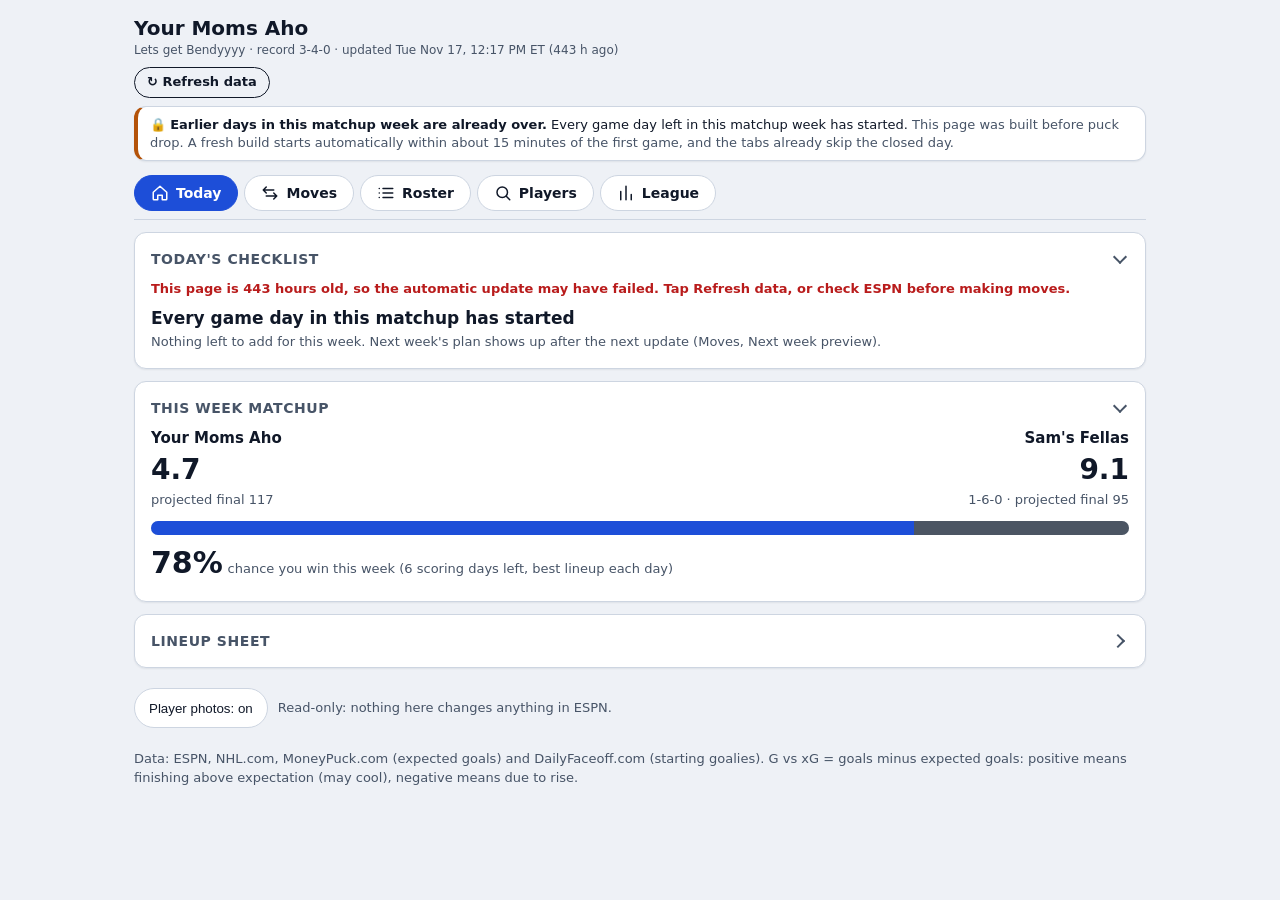
==== preview/index.html @ fcf642e6 "Preview build" ====
<!doctype html><html lang="en"><head><meta charset="utf-8"><meta name="robots" content="noindex"><meta name="theme-color" content="#2563eb">
<meta name="viewport" content="width=device-width,initial-scale=1,viewport-fit=cover"><link rel="manifest" href="manifest.webmanifest"><link rel="apple-touch-icon" href="apple-touch-icon.png"><link rel="icon" type="image/png" href="icon-192.png"><meta name="apple-mobile-web-app-capable" content="yes"><meta name="mobile-web-app-capable" content="yes"><meta name="apple-mobile-web-app-title" content="Fantasy Hockey"><meta name="apple-mobile-web-app-status-bar-style" content="default"><title>Fantasy Hockey Manager</title>
<style>
:root{--bg:#f5f6f8;--card:#fff;--text:#1d2330;--muted:#6a7385;--line:#e4e7ee;--accent:#2563eb;
--green:#16a34a;--amber:#d97706;--red:#dc2626;--gray:#6b7280;--soft:#eef2ff}
@media (prefers-color-scheme:dark){:root{--bg:#0f1420;--card:#171e2e;--text:#e8ecf5;--muted:#9aa5bd;
--line:#263049;--accent:#60a5fa;--green:#4ade80;--amber:#fbbf24;--red:#f87171;--gray:#9ca3af;--soft:#1e2a4a}}
*{box-sizing:border-box}body{margin:0;background:var(--bg);color:var(--text);
font:15px/1.45 system-ui,-apple-system,Segoe UI,sans-serif}
.wrap{max-width:1000px;margin:0 auto;padding:16px 14px 60px}
h1{font-size:22px;margin:0}.sub{color:var(--muted);font-size:13px;margin:2px 0 12px}
.tabs{position:sticky;top:0;z-index:5;background:var(--bg);padding:8px 0;display:flex;gap:6px;flex-wrap:wrap;
border-bottom:1px solid var(--line);margin-bottom:6px}
.tabs button{border:1px solid var(--line);background:var(--card);color:var(--text);border-radius:999px;
padding:7px 14px;font-size:14px;cursor:pointer}.tabs button.on{background:var(--accent);color:#fff;border-color:var(--accent)}
.card{background:var(--card);border:1px solid var(--line);border-radius:12px;padding:16px;margin:14px 0}
.card h2{font-size:14px;margin:0 0 10px;text-transform:uppercase;letter-spacing:.04em;color:var(--muted)}
.card h3{font-size:14px;margin:0 0 6px}
.vs{display:flex;justify-content:space-between;gap:10px;align-items:flex-end;flex-wrap:wrap}
.team{flex:1;min-width:140px}.team .n{font-weight:600}.team .s{font-size:28px;font-weight:700}
.team .r{color:var(--muted);font-size:13px}.right{text-align:right}
.bar{height:14px;border-radius:8px;background:var(--line);overflow:hidden;margin:12px 0 6px;display:flex}
.bar i{display:block;height:100%}.bar .a{background:var(--accent)}.bar .b{background:var(--gray)}
.big{font-size:30px;font-weight:700}.muted{color:var(--muted);font-size:13px}
.g{border-top:1px solid var(--line);padding:10px 0}.g:first-of-type{border-top:0}
.gh{display:flex;justify-content:space-between;flex-wrap:wrap;gap:6px}.gh b{font-size:16px}
.chips{display:flex;flex-wrap:wrap;gap:8px;margin-top:8px}
.chip{border:1px solid var(--line);border-radius:10px;padding:8px 10px;min-width:150px;flex:1}
.chip .d{font-size:12px;color:var(--muted)}.chip .o{font-weight:600}.chip .m{font-size:13px}
.pill{display:inline-block;border-radius:999px;padding:2px 10px;font-size:12px;font-weight:700;color:#fff}
.start{background:var(--green)}.risky{background:var(--amber)}.bench{background:var(--red)}.done{background:var(--gray)}
table{border-collapse:collapse;width:100%;font-size:13px}th,td{text-align:left;padding:6px 8px;border-bottom:1px solid var(--line)}
th{color:var(--muted);font-weight:600;cursor:pointer;white-space:nowrap;user-select:none}
th.asc:after{content:' \25B2'}th.desc:after{content:' \25BC'}.scroll{overflow-x:auto}
.good{color:var(--green);font-weight:600}.warn{color:var(--amber)}.bad{color:var(--red);font-weight:600}
ul{margin:0;padding-left:18px}li{margin:4px 0}
a.pl{color:var(--accent);cursor:pointer;font-weight:600}a.pl:hover{text-decoration:underline}
.controls{display:flex;flex-wrap:wrap;gap:8px;align-items:center;margin-bottom:10px}
.chip-btn{border:1px solid var(--line);background:var(--card);color:var(--text);border-radius:999px;padding:4px 12px;cursor:pointer}
.chip-btn.on{background:var(--soft);border-color:var(--accent);color:var(--accent);font-weight:600}
input[type=text],select{background:var(--card);color:var(--text);border:1px solid var(--line);border-radius:8px;padding:6px 10px;font-size:14px}
.two{display:grid;grid-template-columns:1fr 1fr;gap:14px}@media (max-width:640px){.two{grid-template-columns:1fr}}
.opt{display:block;padding:3px 0;font-size:14px}.listbox{max-height:340px;overflow:auto;border:1px solid var(--line);border-radius:8px;padding:6px 10px}
.res{display:grid;grid-template-columns:repeat(auto-fit,minmax(200px,1fr));gap:10px;margin:10px 0}
.res .box{border:1px solid var(--line);border-radius:10px;padding:10px}.res .t{font-size:12px;color:var(--muted)}
.res .v{font-size:20px;font-weight:700}
.verdict{padding:10px 12px;border-radius:10px;background:var(--soft);margin-top:8px;font-weight:600}
#modal{display:none;position:fixed;inset:0;background:rgba(0,0,0,.55);z-index:20;align-items:center;justify-content:center;padding:14px}
#modal.open{display:flex}#modal .box{background:var(--card);border-radius:14px;max-width:560px;width:100%;max-height:90vh;overflow:auto;padding:16px}
.mhead{display:flex;gap:8px;align-items:baseline;flex-wrap:wrap;margin-bottom:10px}.mhead b{font-size:18px}
.x{margin-left:auto;border:0;background:none;color:var(--muted);font-size:24px;cursor:pointer}
.grid{display:grid;grid-template-columns:repeat(auto-fill,minmax(130px,1fr));gap:8px}
.cell{border:1px solid var(--line);border-radius:8px;padding:8px}.cell .k{font-size:11px;color:var(--muted)}.cell .v{font-weight:700;font-size:16px}
.me td{font-weight:700}td,th{font-variant-numeric:tabular-nums}button:focus-visible,a:focus-visible,select:focus-visible,input:focus-visible{outline:2px solid var(--accent);outline-offset:2px}.why{margin:4px 0 0;font-size:13px;color:var(--muted)}.why ul{margin:2px 0 0;padding-left:18px}.step{display:flex;gap:12px;padding:10px 0;border-top:1px solid var(--line)}.step .num{background:var(--accent);color:#fff;border-radius:50%;width:26px;height:26px;display:flex;align-items:center;justify-content:center;font-weight:700;flex:none}.gcell{background:var(--soft);border-radius:6px;padding:1px 6px;font-size:12px;white-space:nowrap}
.tfr{display:flex;gap:10px;align-items:center;justify-content:space-between;border-top:1px solid var(--line);padding:9px 0;flex-wrap:wrap}
.tfr:first-of-type{border-top:0}.tfr .sm{flex:1;min-width:200px}.tfr .sr{display:flex;gap:10px;align-items:center;flex-wrap:wrap}
.tfh{font-size:12px;font-weight:700;letter-spacing:.04em;text-transform:uppercase;color:var(--muted);margin:12px 0 2px}
.tfres{display:flex;flex-wrap:wrap;gap:6px;margin:8px 0}.tag{display:inline-block;border-radius:999px;padding:1px 8px;font-size:11px;font-weight:700;background:var(--amber);color:#fff}

/* ===== UI layer ===== */
:root{--bg:#eef1f6;--card:#fff;--text:#101828;--muted:#475467;--line:#cdd5e1;--accent:#1d4ed8;--on-accent:#fff;
--green:#15803d;--amber:#b45309;--red:#b91c1c;--gray:#4b5563;--soft:#e2eaff}
@media (prefers-color-scheme:dark){:root{--bg:#0b1020;--card:#151c2e;--text:#f1f5ff;--muted:#b0bad1;--line:#2f3a58;
--accent:#7ab0ff;--on-accent:#0b1020;--green:#4ade80;--amber:#fbbf24;--red:#f87171;--gray:#aab4cc;--soft:#1f2c50}}
body{font-size:15px;-webkit-text-size-adjust:100%}
.wrap{max-width:1040px}
h1{font-size:20px;line-height:1.2}
.sub{font-size:12px;margin:2px 0 8px}
.card{box-shadow:0 1px 2px rgba(16,24,40,.07);margin:12px 0}
.muted{font-size:13px}
.good{color:var(--green)}.warn{color:var(--amber)}.bad{color:var(--red)}
.pill{color:#fff!important}.start{background:#15803d}.risky{background:#b45309}.bench{background:#b91c1c}.done{background:#4b5563}
.step .num{color:var(--on-accent)}
.chip-btn{padding:7px 14px}
.tabs{display:none!important}
section[id^="t-"]{display:none!important}
#rfbar{margin:0 0 8px!important;gap:8px!important}
#rfbtn{padding:5px 12px!important;font-size:13px!important;border-radius:999px!important}
#appbar .card,#lockbar .card{margin:6px 0!important;padding:9px 12px!important;font-size:13px;line-height:1.35}

/* bigger tap targets (about 44px) */
.chip-btn{min-height:40px}.pc-vs .pc-swap,.srow .sr .chip-btn{min-height:40px}#mx{min-width:44px;min-height:44px}
.tdh{font-size:17px;font-weight:700;margin:2px 0 2px}.tdk{font-weight:700;font-size:13px;letter-spacing:.04em;text-transform:uppercase;color:var(--muted);margin:14px 0 4px}
.why.bad{color:var(--red);font-weight:600}
/* navigation */
#bnav{position:sticky;top:0;z-index:30;display:flex;gap:6px;background:var(--bg);padding:8px 0;border-bottom:1px solid var(--line);margin-bottom:8px}
#bnav button{display:flex;align-items:center;gap:7px;border:1px solid var(--line);background:var(--card);color:var(--text);
border-radius:999px;padding:8px 16px;font:600 14px/1 system-ui,-apple-system,sans-serif;cursor:pointer;position:relative}
#bnav button svg{width:18px;height:18px;stroke:currentColor;fill:none;stroke-width:2;stroke-linecap:round;stroke-linejoin:round;flex:none}
#bnav button.on{background:var(--accent);color:var(--on-accent);border-color:var(--accent)}
.bdg{background:var(--red);color:#fff;border-radius:999px;font-size:11px;min-width:18px;height:18px;line-height:18px;text-align:center;padding:0 5px;font-weight:700}
#snav{display:flex;gap:4px;background:var(--soft);padding:4px;border-radius:12px;margin:6px 0 4px;position:sticky;top:58px;z-index:20}
#snav:empty{display:none}
#snav button{flex:1;border:0;background:none;color:var(--text);font:600 14px/1 system-ui,-apple-system,sans-serif;padding:10px 6px;border-radius:9px;cursor:pointer}
#snav button.on{background:var(--card);box-shadow:0 1px 3px rgba(16,24,40,.18);color:var(--accent)}
.uview{display:none}.uview.on{display:block}
.usub{display:none}.usub.on{display:block}
.ufoot{margin:20px 0 0;display:flex;gap:10px;align-items:center;flex-wrap:wrap}

/* collapsible cards */
.card.collapsible>h2{cursor:pointer;display:flex;align-items:center;justify-content:space-between;gap:8px;user-select:none;-webkit-user-select:none}
.card.collapsible>h2:after{content:'';width:8px;height:8px;border-right:2px solid var(--muted);border-bottom:2px solid var(--muted);
transform:rotate(45deg);margin:-4px 4px 0 0;flex:none;transition:transform .15s}
.card.collapsible.closed>h2:after{transform:rotate(-45deg);margin:0 6px 0 0}
.card.collapsible.closed>*:not(h2){display:none!important}
.card.collapsible.closed>h2{margin-bottom:0}
.goto{margin-top:10px;display:flex;gap:8px;flex-wrap:wrap}
[data-ut="Suggested moves"] .why{display:none}

/* photos */
.av{position:relative;display:inline-block;width:30px;height:30px;border-radius:50%;background:var(--soft);vertical-align:middle;margin-right:8px;flex:none}
.av>img:first-child{width:100%;height:100%;border-radius:50%;object-fit:cover;object-position:50% 12%;display:block}
.av .tl{position:absolute;right:-6px;bottom:-5px;width:16px;height:16px;border-radius:50%;background:var(--card);padding:1px;box-shadow:0 0 0 1px var(--line)}
.av.nf>img:first-child{visibility:hidden}
.mhead .av{width:52px;height:52px;margin-right:10px}.mhead .av .tl{width:22px;height:22px}
body.nophoto .av{display:none}
/* player popup: sits above the bottom nav, fits the visible screen, scrolls on its own */
#modal{z-index:60;overscroll-behavior:contain;touch-action:none}
#modal .box{max-height:calc(100vh - 28px);max-height:calc(100dvh - 28px);overflow-y:auto;overscroll-behavior:contain;-webkit-overflow-scrolling:touch;touch-action:pan-y;padding-bottom:calc(16px + env(safe-area-inset-bottom))}
#modal .mhead{position:sticky;top:-16px;background:var(--card);z-index:2;padding:12px 0 8px;margin:-16px 0 10px;align-items:center}
#modal .mhead .x{margin-left:auto;font-size:26px;line-height:1;padding:4px 12px}
body.mlock{overflow:hidden;position:fixed;left:0;right:0;width:100%}
td a.pl{white-space:nowrap}

/* tables: keep the player name pinned while the rest scrolls */
.scroll{margin:0 -4px;-webkit-overflow-scrolling:touch}
.scroll td:first-child,.scroll th:first-child{position:sticky;left:0;background:var(--card);z-index:1;box-shadow:1px 0 0 var(--line)}
.scroll td,.scroll th{padding:9px 8px}
td,th{white-space:nowrap}
td:last-child{white-space:normal;min-width:120px}
th{color:var(--muted)}

/* streams + playbook */
.stchips{display:flex;gap:6px;overflow-x:auto;padding:2px 0 6px;-webkit-overflow-scrolling:touch}
.stchips .chip-btn{white-space:nowrap;flex:none}
table.edge{width:100%;border-collapse:collapse;font-size:13px}table.edge th,table.edge td{padding:6px 5px;border-bottom:1px solid var(--line,#ddd);text-align:left;white-space:nowrap}table.edge td:last-child{white-space:nowrap;min-width:0}
.sgh{font-weight:700;font-size:13px;margin:14px 0 2px;color:var(--text)}
.srow{display:flex;justify-content:space-between;align-items:center;gap:10px;padding:10px 0;border-top:1px solid var(--line)}
.srow .sm{min-width:0;flex:1}.srow .sr{display:flex;align-items:center;gap:10px;flex:none;text-align:right}
.srow .sr .chip-btn{padding:6px 10px;font-size:13px}
.pbh{font-weight:700;margin:14px 0 4px;padding-top:10px;border-top:1px solid var(--line)}.pbh:first-child{border-top:0;margin-top:0;padding-top:0}
.pbl{margin:0;padding-left:18px}.pbl li{margin:6px 0}
@media (max-width:720px){.srow{flex-wrap:wrap}.srow .sr{width:100%;justify-content:space-between}}

/* search combobox (Try a swap) */
.cb{position:relative;margin-top:8px;scroll-margin-top:72px}
.cb>label{display:block;font-weight:600;font-size:13px;color:var(--muted);margin-bottom:4px}
.cb .cbin{display:flex;gap:6px}
.cb input{flex:1;min-width:0;width:100%}
.cb .cbx{border:1px solid var(--line);background:var(--card);color:var(--muted);border-radius:8px;width:40px;font-size:20px;cursor:pointer}
.cbl{position:absolute;left:0;right:0;top:100%;margin-top:4px;z-index:40;background:var(--card);border:1px solid var(--line);border-radius:10px;
max-height:min(48vh,380px);overflow:auto;box-shadow:0 8px 24px rgba(16,24,40,.25);-webkit-overflow-scrolling:touch}
.cbl .gh2{position:sticky;top:0;background:var(--soft);color:var(--text);font-size:12px;font-weight:700;letter-spacing:.04em;text-transform:uppercase;padding:6px 10px}
.cbl .opt2{display:flex;align-items:center;gap:8px;padding:8px 10px;border-top:1px solid var(--line);cursor:pointer;font-size:14px}
.cbl .opt2.act,.cbl .opt2:hover{background:var(--soft)}
.cbl .opt2 .nm{flex:1;min-width:0}.cbl .opt2 .nm b{display:block;font-weight:600}
.cbl .opt2 .nm span{color:var(--muted);font-size:12px}
.cbl .opt2 .pt{font-weight:700;white-space:nowrap}
.cbl .none{padding:12px;color:var(--muted)}
.cbl .opt2 .av{width:28px;height:28px;margin:0}

@media (max-width:720px){
  .wrap{padding:10px 12px 110px}
  .card{padding:14px 12px;border-radius:14px}
  #bnav{position:fixed;top:auto;bottom:0;left:0;right:0;margin:0;padding:6px 6px calc(6px + env(safe-area-inset-bottom));gap:0;
    background:var(--card);border-top:1px solid var(--line);border-bottom:0;box-shadow:0 -2px 12px rgba(16,24,40,.12)}
  #bnav button{flex:1;flex-direction:column;gap:3px;border:0;background:none;border-radius:10px;padding:6px 0;font-size:11px;color:var(--muted)}
  #bnav button svg{width:24px;height:24px}
  #bnav button.on{background:none;color:var(--accent)}
  #bnav .bdg{position:absolute;top:0;left:55%}
  #snav{top:0;margin-top:0}
  input[type=text],select{font-size:16px;padding:9px 10px}
  table{font-size:14px}
  td a.pl+span.muted{display:none}
  .av{width:28px;height:28px;margin-right:7px}
  .scroll td .av{width:24px;height:24px;margin-right:6px}.scroll td .av .tl{display:none}
  .scroll td,.scroll th{padding:8px 6px}
  .scroll td:last-child{white-space:nowrap;min-width:0}
  .scroll td:first-child{max-width:46vw;overflow:hidden;text-overflow:ellipsis}
  table.edge td:first-child,table.edge th:first-child{max-width:none}
  .controls{gap:10px}
  .controls input[type=text]{flex:1 1 100%}
  .big{font-size:26px}
  .team .s{font-size:30px}
  .chip{min-width:0!important;flex:1 1 100%}
}

/* player card */
#modal .pc-id{display:flex;flex-direction:column;min-width:0;gap:2px}
#modal .pc-id b{font-size:20px;line-height:1.15}
#modal .pc-id .muted{font-size:13px}
.pc-hero{margin:6px 0 4px}
.pc-k{font-size:12px;color:var(--muted);text-transform:uppercase;letter-spacing:.06em;font-weight:600}
.pc-big{font-size:48px;font-weight:800;line-height:1.05;margin:2px 0 4px}
.pc-sub{font-size:14px;color:var(--muted)}
.pc-chip{display:inline-block;margin-top:10px;padding:6px 12px;border-radius:999px;font-size:13px;font-weight:700}
.pc-up{background:rgba(74,222,128,.16);color:var(--green)}
.pc-down{background:rgba(251,191,36,.16);color:var(--amber)}
.pc-flat{background:var(--soft);color:var(--muted)}
.pc-tiles{display:grid;grid-template-columns:repeat(auto-fit,minmax(92px,1fr));gap:8px;margin:14px 0 4px}
.pc-t{border:1px solid var(--line);border-radius:12px;padding:10px 8px;text-align:center}
.pc-tv{font-size:18px;font-weight:800;line-height:1.2}
.pc-tk{font-size:11px;color:var(--muted);margin-top:2px}
.pc-h{font-size:12px;text-transform:uppercase;letter-spacing:.06em;color:var(--muted);font-weight:700;margin:20px 0 4px}
.pc-r{display:flex;justify-content:space-between;align-items:baseline;gap:14px;padding:10px 0;border-bottom:1px solid var(--line);font-size:15px}
.pc-r:last-child{border-bottom:0}
.pc-r b{white-space:nowrap}
.pc-n{font-size:12px;color:var(--muted);margin-top:2px;font-weight:400}
.pc-grid6{display:grid;grid-template-columns:repeat(3,1fr);gap:8px}
.pc-det{margin-top:18px;border-top:1px solid var(--line)}
.pc-det>summary{cursor:pointer;list-style:none;padding:14px 0 6px;font-size:13px;font-weight:700;color:var(--accent);display:flex;align-items:center;gap:6px}
.pc-det>summary::-webkit-details-marker{display:none}
.pc-det>summary:before{content:'\25B8';font-size:12px;transition:transform .15s}
.pc-det[open]>summary:before{transform:rotate(90deg)}
.pc-vs{margin-top:14px;padding:10px 12px;border-radius:12px;background:var(--soft);font-size:14px}
.pc-vs{display:flex;align-items:center;justify-content:space-between;gap:10px}
.pc-vs .pc-swap{flex:none;border:1px solid var(--accent);background:transparent;color:var(--accent);border-radius:999px;padding:6px 12px;font-size:13px;font-weight:700;cursor:pointer}
.pc-tr{font-weight:700;font-size:12px}.pc-tr.u{color:var(--green)}.pc-tr.d{color:var(--red)}
.pc-vt{font-size:10px;margin-left:3px}.pc-vt.u{color:var(--green)}.pc-vt.d{color:var(--amber)}
#modal .box{transition:transform .18s}
.pc-fl{margin:14px 0 0;padding-left:18px;font-size:14px}
.pc-fl li{margin:3px 0}
.pc-inj{margin-top:10px;padding:8px 12px;border-radius:10px;background:rgba(248,113,113,.14);color:var(--red);font-size:13px;font-weight:700}
</style></head><body><div class="wrap">
<h1 id="title">Fantasy Hockey Manager</h1><div class="sub" id="sub"></div><div id="rfbar" style="margin:6px 0 10px;display:flex;flex-wrap:wrap;gap:10px;align-items:center">
<button id="rfbtn" type="button" style="padding:6px 14px;border-radius:8px;border:1px solid currentColor;background:transparent;color:inherit;font:inherit;font-weight:600;cursor:pointer">&#8635; Refresh data</button>
<span id="rfmsg" class="muted" style="font-size:13px"></span>
<a id="rfforget" href="#" style="display:none;font-size:12px;opacity:.7">forget token</a></div>
<div class="tabs">
<button id="nav-overview">Overview</button><button id="nav-roster">My roster</button>
<button id="nav-free">Free agents</button><button id="nav-trade">Trade lab</button><button id="nav-planner">Planner</button><button id="nav-gameplan">Game Plan</button><button id="nav-streams">Streams</button><button id="nav-league">League</button></div>
<div id="appbar"></div><div id="lockbar" role="status" aria-live="polite"></div><noscript><div class="card">This page needs JavaScript turned on.</div></noscript>
<section id="t-overview"></section>
<section id="t-roster" style="display:none"><div class="card"><h2>My roster</h2>
<div class="controls"><span id="rosterPos"></span><input type="text" id="rosterQ" placeholder="Search players"></div>
<div id="rosterTbl"></div>
<div class="muted">In All stats: PPG = points per game so far. Exp = what he would average if puck luck evened out. Proj = ESPN's projection. Proj/gm = our projection, used for every suggestion. Games left = games left in this matchup week.</div></div></section>
<section id="t-free" style="display:none"><div class="card"><h2>Free agents and waivers</h2>
<div class="controls"><span id="faPos"></span><input type="text" id="faQ" placeholder="Search players">
<label><input type="checkbox" id="faHide" checked> hide injured</label>
<label><input type="checkbox" id="faGames"> only with games this week</label>
<select id="faN"><option value="25">Top 25</option><option value="50" selected>Top 50</option><option value="100">Top 100</option><option value="300">All</option></select></div>
<div id="faTbl"></div></div></section>
<section id="t-trade" style="display:none"><div class="card"><h2>On the trading block</h2><div id="blockOut"></div></div>
<div class="card"><h2>Trade finder</h2>
<div class="controls"><input type="text" id="finderQ" placeholder="Search any player in the league (e.g. Podkolzin)"></div>
<div class="tfres" id="finderRes"></div><div id="finderOut"></div></div>
<div class="card"><h2>Trade lab</h2>
<div class="controls"><label>Trade partner: <select id="tradeTeam"></select></label></div>
<div class="two"><div><h3>You give</h3><div class="listbox" id="giveList"></div></div><div><h3>You get</h3><div class="listbox" id="getList"></div></div></div>
<div id="tradeOut" style="margin-top:12px"></div></div></section>
<section id="t-planner" style="display:none"></section>
<section id="t-gameplan" style="display:none"></section>
<section id="t-streams" style="display:none"></section>
<section id="t-league" style="display:none"><div class="card"><h2>Standings and power rankings</h2>
<div id="leagueTbl"></div>
<div class="muted">Strength = points per week each team's best lineup should score over the next 4 weeks, from projections and schedule.</div></div></section>
<div class="muted" style="margin-top:22px">Data: ESPN, NHL.com, MoneyPuck.com (expected goals) and DailyFaceoff.com (starting goalies). G vs xG = goals minus expected goals: positive means finishing above expectation (may cool), negative means due to rise.</div></div><div id="modal"></div>
<script type="application/json" id="data">{"league":"Lets get Bendyyyy","me":"Your Moms Aho","rec":"3-4-0","updated":"Tue Nov 17, 12:17 PM ET","matchup":{"me_now":4.7,"opp_now":9.1,"proj_me":117.4450176077441,"proj_opp":94.55156300516285,"p_win":0.78260972425925,"days_left":6,"days_total":7,"move_limit":7,"opp_name":"Sam's Fellas","opp_rec":"1-6-0","opp_id":5,"sd":29.311601798605274},"goalies":[{"p":{"id":2976847,"n":"Andrei Vasilevskiy","pos":"G","grp":"G","tm":"TB","slot":"G","gp":15,"ppg":1.36,"exp":1.842,"proj":2.769,"out":2.165,"rec":2.56,"g7":3,"own":99.21,"inj":"ACTIVE","fl":["Poor save % (0.889) - likely to bounce back, but risky","Well below ESPN projection","Hot last 15 days"],"st":null,"svp":0.889,"w":9,"ga":41,"sp":0.75,"gs":15.0,"qs":0.467,"gsax":0.2,"own_chg":-0.01,"rl":"G1"},"rows":[{"day":"Tue Nov 17","time":"7:30 PM","opp":"WSH","home":true,"p":0.6416976906444641,"e":2.14994246262643,"sp":1.0,"ev":2.15,"conf":"expected to start (likely, not confirmed yet)","sure":true,"started":false,"verdict":"START","cls":"start"},{"day":"Thu Nov 19","time":"7:30 PM","opp":"EDM","home":true,"p":0.4353794790566573,"e":1.3246696162752025,"sp":0.75,"ev":0.99,"conf":"usual starter","sure":false,"started":false,"verdict":"START","cls":"start"},{"day":"Sun Nov 22","time":"5:00 PM","opp":"BUF","home":true,"p":0.6910178473343948,"e":2.3472230893861523,"sp":0.75,"ev":1.76,"conf":"usual starter","sure":false,"started":false,"verdict":"START","cls":"start"}]},{"p":{"id":3020225,"n":"Connor Hellebuyck","pos":"G","grp":"G","tm":"NJ","slot":"BN","gp":7,"ppg":4.8,"exp":4.242,"proj":3.096,"out":3.631,"rec":4.88,"g7":3,"own":93.77,"inj":"ACTIVE","fl":[],"st":null,"svp":0.915,"w":7,"ga":16,"sp":0.333,"gs":7.0,"qs":0.714,"gsax":1.73,"own_chg":0.1,"rl":"G1"},"rows":[{"day":"Wed Nov 18","time":"7:30 PM","opp":"MTL","home":true,"p":0.601977901327047,"e":3.4002691735420787,"sp":0.33,"ev":1.13,"conf":"usually the backup, so he may not play: check the morning of","sure":false,"started":false,"verdict":"START","cls":"risky"},{"day":"Sat Nov 21","time":"7:00 PM","opp":"STL","home":false,"p":0.6977517919469408,"e":3.783364736021654,"sp":0.33,"ev":1.26,"conf":"usually the backup, so he may not play: check the morning of","sure":false,"started":false,"verdict":"START","cls":"risky"}]},{"p":{"id":3939714,"n":"Adin Hill","pos":"G","grp":"G","tm":"VGK","slot":"G","gp":10,"ppg":2.82,"exp":2.625,"proj":1.081,"out":1.939,"rec":5.133,"g7":3,"own":33.82,"inj":"ACTIVE","fl":["Well above ESPN projection","Saving +3.6 goals vs expected"],"st":null,"svp":0.908,"w":7,"ga":25,"sp":0.6,"gs":10.0,"qs":0.6,"gsax":3.59,"own_chg":0.7,"rl":"G1"},"rows":[{"day":"Tue Nov 17","time":"10:00 PM","opp":"DAL","home":true,"p":0.544966647627947,"e":1.7007189037037147,"sp":1.0,"ev":1.7,"conf":"expected to start (unconfirmed, not confirmed yet)","sure":true,"started":false,"verdict":"START","cls":"start"},{"day":"Thu Nov 19","time":"10:00 PM","opp":"DAL","home":true,"p":0.544966647627947,"e":1.7007189037037147,"sp":0.6,"ev":1.02,"conf":"usual starter","sure":false,"started":false,"verdict":"START","cls":"start"},{"day":"Sat Nov 21","time":"7:00 PM","opp":"WPG","home":false,"p":0.5866455516955565,"e":1.8674345199741529,"sp":0.6,"ev":1.12,"conf":"usual starter","sure":false,"started":false,"verdict":"START","cls":"start"}]}],"moves":[],"alerts":[],"mine":[{"id":4233875,"n":"Jason Robertson","pos":"LW","grp":"F","tm":"DAL","slot":"F","gp":20,"ppg":2.47,"exp":2.26,"proj":2.442,"out":2.225,"rec":3.083,"g7":3,"own":99.41,"inj":"ACTIVE","fl":["Hot last 15 days","Top power-play role (3.4 PP min/game)"],"st":null,"g":10,"a":12,"sog":65,"hit":14,"blk":10,"ppp":6,"shp":0.154,"toi":19.339,"pp":3.4,"ixg":7.79,"gx":2.21,"xgf":0.66,"h60":2.17,"b60":1.55,"own_chg":0.0,"rl":"F1 - PP1","cls":"core","ev":"F1","ppu":1.0,"tr":-1.052,"toi5":18.31,"rp":2.188,"gl":3,"gt":1794970800000,"_gl":3},{"id":2976847,"n":"Andrei Vasilevskiy","pos":"G","grp":"G","tm":"TB","slot":"G","gp":15,"ppg":1.36,"exp":1.842,"proj":2.769,"out":2.165,"rec":2.56,"g7":3,"own":99.21,"inj":"ACTIVE","fl":["Poor save % (0.889) - likely to bounce back, but risky","Well below ESPN projection","Hot last 15 days"],"st":null,"svp":0.889,"w":9,"ga":41,"sp":0.75,"gs":15.0,"qs":0.467,"gsax":0.2,"own_chg":-0.01,"rl":"G1","gl":3,"gt":1794961800000},{"id":4233586,"n":"Martin Necas","pos":"RW","grp":"F","tm":"COL","slot":"BN","gp":21,"ppg":2.267,"exp":1.92,"proj":2.326,"out":2.156,"rec":2.057,"g7":2,"own":99.17,"inj":"ACTIVE","fl":["Shooting hot (23%) - goals likely to cool","Top power-play role (3.8 PP min/game)","Scoring +3.7 goals above expected - likely to cool"],"st":null,"g":10,"a":14,"sog":44,"hit":22,"blk":5,"ppp":6,"shp":0.227,"toi":19.85,"pp":3.837,"ixg":6.35,"gx":3.65,"xgf":0.68,"h60":3.16,"b60":0.71,"own_chg":-0.01,"rl":"F1 - PP1","cls":"core","ev":"F1","ppu":1.0,"tr":0.6,"toi5":20.45,"rp":2.188,"gl":2,"_gl":2},{"id":5080230,"n":"Lane Hutson","pos":"D","grp":"D","tm":"MTL","slot":"BN","gp":21,"ppg":2.11,"exp":2.138,"proj":2.123,"out":2.18,"rec":2.014,"g7":4,"own":98.04,"inj":"ACTIVE","fl":["Top power-play role (3.7 PP min/game)"],"st":null,"g":3,"a":16,"sog":43,"hit":5,"blk":30,"ppp":5,"shp":0.07,"toi":25.083,"pp":3.71,"ixg":2.94,"gx":0.06,"xgf":0.59,"h60":0.56,"b60":3.41,"own_chg":0.02,"rl":"D1 - PP1","cls":"core","ev":"D1","ppu":1.0,"tr":0.307,"toi5":25.39,"rp":2.221,"gl":3,"_gl":3},{"id":3899937,"n":"Mitch Marner","pos":"RW","grp":"F","tm":"VGK","slot":"F","gp":20,"ppg":2.375,"exp":2.574,"proj":2.089,"out":2.204,"rec":2.686,"g7":3,"own":98.63,"inj":"ACTIVE","fl":["Top power-play role (3.8 PP min/game)","Scoring -2.6 goals below expected - due to rise"],"st":null,"g":3,"a":23,"sog":48,"hit":7,"blk":12,"ppp":13,"shp":0.062,"toi":20.296,"pp":3.812,"ixg":5.56,"gx":-2.56,"xgf":0.61,"h60":1.03,"b60":1.77,"own_chg":0.01,"rl":"F2 - PP1","cls":"core","ev":"F2","ppu":1.0,"tr":0.454,"toi5":20.75,"rp":1.834,"gl":3,"gt":1794970800000,"_gl":3},{"id":3904186,"n":"Rasmus Andersson","pos":"D","grp":"D","tm":"VGK","slot":"D","gp":22,"ppg":1.445,"exp":1.43,"proj":2.065,"out":1.621,"rec":1.357,"g7":3,"own":83.13,"inj":"ACTIVE","fl":["Well below ESPN projection"],"st":null,"g":3,"a":4,"sog":40,"hit":3,"blk":35,"ppp":0,"shp":0.075,"toi":19.37,"pp":1.203,"ixg":2.28,"gx":0.72,"xgf":0.52,"h60":0.42,"b60":4.92,"own_chg":-0.46,"rl":"D2 - PP2","cls":"core","ev":"D2","ppu":2.0,"tr":-0.353,"toi5":19.017,"rp":1.539,"gl":3,"gt":1794970800000,"_gl":3},{"id":3899938,"n":"Mikko Rantanen","pos":"RW","grp":"F","tm":"DAL","slot":"F","gp":20,"ppg":2.165,"exp":1.829,"proj":2.359,"out":2.033,"rec":1.783,"g7":3,"own":97.84,"inj":"ACTIVE","fl":["Shooting hot (24%) - goals likely to cool","Top power-play role (3.6 PP min/game)","Scoring +3.2 goals above expected - likely to cool"],"st":null,"g":9,"a":13,"sog":38,"hit":15,"blk":5,"ppp":8,"shp":0.237,"toi":19.903,"pp":3.605,"ixg":5.75,"gx":3.25,"xgf":0.65,"h60":2.26,"b60":0.75,"own_chg":-0.01,"rl":"F1 - PP1","cls":"core","ev":"F1","ppu":1.0,"tr":-1.327,"toi5":18.577,"rp":2.188,"gl":3,"gt":1794970800000,"_gl":3},{"id":2970615,"n":"Tom Wilson","pos":"RW","grp":"F","tm":"WSH","slot":"BN","gp":18,"ppg":1.383,"exp":1.685,"proj":2.195,"out":1.813,"rec":0.98,"g7":3,"own":66.45,"inj":"ACTIVE","fl":["Well below ESPN projection","Scoring -3.9 goals below expected - due to rise"],"st":null,"g":2,"a":4,"sog":33,"hit":51,"blk":17,"ppp":0,"shp":0.061,"toi":17.962,"pp":2.437,"ixg":5.91,"gx":-3.91,"xgf":0.47,"h60":9.64,"b60":3.15,"own_chg":-0.46,"rl":"F2 - PP1","cls":"core","ev":"F2","ppu":1.0,"tr":-1.585,"toi5":16.377,"rp":1.834,"gl":3,"gt":1794961800000,"_gl":3},{"id":3020225,"n":"Connor Hellebuyck","pos":"G","grp":"G","tm":"NJ","slot":"BN","gp":7,"ppg":4.8,"exp":4.242,"proj":3.096,"out":3.631,"rec":4.88,"g7":3,"own":93.77,"inj":"ACTIVE","fl":[],"st":null,"svp":0.915,"w":7,"ga":16,"sp":0.333,"gs":7.0,"qs":0.714,"gsax":1.73,"own_chg":0.1,"rl":"G1","gl":2},{"id":5149153,"n":"Leo Carlsson","pos":"C","grp":"F","tm":"ANA","slot":"F","gp":21,"ppg":2.39,"exp":2.273,"proj":1.843,"out":2.141,"rec":1.757,"g7":4,"own":92.5,"inj":"ACTIVE","fl":["Shooting hot (16%) - goals likely to cool","Well above ESPN projection","Cold last 15 days","Top power-play role (4.1 PP min/game)"],"st":null,"g":6,"a":21,"sog":37,"hit":5,"blk":7,"ppp":18,"shp":0.162,"toi":20.159,"pp":4.078,"ixg":4.99,"gx":1.01,"xgf":0.62,"h60":0.7,"b60":0.99,"own_chg":0.07,"rl":"F1 - PP1","cls":"core","ev":"F1","ppu":1.0,"tr":0.265,"toi5":20.423,"rp":2.188,"gl":3,"gt":1794963600000,"_gl":3},{"id":5545,"n":"Mark Stone","pos":"RW","grp":"F","tm":"VGK","slot":"F","gp":22,"ppg":2.55,"exp":2.225,"proj":2.437,"out":2.297,"rec":2.029,"g7":3,"own":93.74,"inj":"ACTIVE","fl":["Shooting hot (27%) - goals likely to cool","Top power-play role (3.4 PP min/game)","Scoring +2.9 goals above expected - likely to cool"],"st":null,"g":11,"a":10,"sog":41,"hit":25,"blk":20,"ppp":13,"shp":0.268,"toi":18.737,"pp":3.42,"ixg":8.09,"gx":2.91,"xgf":0.59,"h60":3.63,"b60":2.91,"own_chg":0.15,"rl":"F1 - PP1","cls":"core","ev":"F1","ppu":1.0,"tr":0.503,"toi5":19.24,"rp":2.188,"gl":3,"gt":1794970800000,"_gl":3},{"id":4233637,"n":"Robert Thomas","pos":"C","grp":"F","tm":"STL","slot":"UTIL","gp":20,"ppg":1.465,"exp":1.521,"proj":2.074,"out":1.915,"rec":1.233,"g7":4,"own":52.31,"inj":"ACTIVE","fl":["Well below ESPN projection","Top power-play role (2.9 PP min/game)"],"st":null,"g":3,"a":11,"sog":25,"hit":8,"blk":12,"ppp":6,"shp":0.12,"toi":20.449,"pp":2.938,"ixg":4.19,"gx":-1.19,"xgf":0.51,"h60":1.17,"b60":1.9,"own_chg":-0.2,"rl":"F1 - PP1","cls":"core","ev":"F1","ppu":1.0,"tr":0.142,"toi5":20.59,"rp":2.188,"gl":4,"gt":1794963600000,"_gl":4},{"id":5149155,"n":"Will Smith","pos":"RW","grp":"F","tm":"SJ","slot":"F","gp":23,"ppg":1.678,"exp":1.685,"proj":1.597,"out":1.906,"rec":1.613,"g7":3,"own":75.77,"inj":"ACTIVE","fl":["Top power-play role (4.3 PP min/game)"],"st":null,"g":8,"a":10,"sog":57,"hit":9,"blk":5,"ppp":7,"shp":0.14,"toi":19.776,"pp":4.316,"ixg":9.02,"gx":-1.02,"xgf":0.56,"h60":1.18,"b60":0.65,"own_chg":0.69,"rl":"F1 - PP1","cls":"core","ev":"F1","ppu":1.0,"tr":1.477,"toi5":21.253,"rp":2.188,"gl":2,"gt":1794970800000,"_gl":2},{"id":4565230,"n":"Trevor Zegras","pos":"C","grp":"F","tm":"PHI","slot":"F","gp":23,"ppg":1.583,"exp":1.67,"proj":1.653,"out":1.797,"rec":1.057,"g7":3,"own":61.98,"inj":"ACTIVE","fl":["Top power-play role (3.6 PP min/game)"],"st":null,"g":5,"a":10,"sog":47,"hit":7,"blk":14,"ppp":7,"shp":0.106,"toi":18.472,"pp":3.57,"ixg":6.8,"gx":-1.8,"xgf":0.54,"h60":0.98,"b60":1.97,"own_chg":-0.37,"rl":"F1 - PP1","cls":"core","ev":"F1","ppu":1.0,"tr":-1.082,"toi5":17.39,"rp":2.188,"gl":3,"gt":1794960000000,"_gl":3},{"id":5149186,"n":"Zach Benson","pos":"LW","grp":"F","tm":"BUF","slot":"F","gp":20,"ppg":1.61,"exp":2.041,"proj":1.206,"out":1.888,"rec":0.95,"g7":4,"own":30.88,"inj":"ACTIVE","fl":["Shooting cold (4%) - goals due to rise","Cold last 15 days","Top power-play role (3.8 PP min/game)","Scoring -6.0 goals below expected - due to rise"],"st":null,"g":2,"a":13,"sog":50,"hit":22,"blk":11,"ppp":4,"shp":0.04,"toi":20.179,"pp":3.757,"ixg":7.95,"gx":-5.95,"xgf":0.58,"h60":3.27,"b60":1.63,"own_chg":-0.82,"rl":"F1 - PP1","cls":"core","ev":"F1","ppu":1.0,"tr":0.598,"toi5":20.777,"rp":2.188,"gl":4,"gt":1794960000000,"_gl":4},{"id":4588175,"n":"Charle-Edouard D'Astous","pos":"D","grp":"D","tm":"TB","slot":"D","gp":19,"ppg":1.989,"exp":1.919,"proj":1.303,"out":1.735,"rec":1.957,"g7":3,"own":49.76,"inj":"ACTIVE","fl":["Well above ESPN projection","Top power-play role (3.1 PP min/game)","Ice time up 2.2 min over last 5 games"],"st":null,"g":3,"a":10,"sog":30,"hit":28,"blk":25,"ppp":7,"shp":0.1,"toi":17.807,"pp":3.068,"ixg":1.88,"gx":1.12,"xgf":0.63,"h60":4.96,"b60":4.43,"own_chg":1.09,"rl":"D1 - PP2","cls":"core","ev":"D1","ppu":2.0,"tr":2.183,"toi5":19.99,"rp":1.642,"gl":3,"gt":1794961800000,"_gl":3},{"id":4352750,"n":"Joel Farabee","pos":"LW","grp":"F","tm":"CGY","slot":"F","gp":21,"ppg":2.262,"exp":2.254,"proj":1.35,"out":2.052,"rec":1.857,"g7":4,"own":68.23,"inj":"ACTIVE","fl":["Well above ESPN projection"],"st":null,"g":7,"a":10,"sog":56,"hit":9,"blk":22,"ppp":11,"shp":0.125,"toi":19.098,"pp":2.379,"ixg":7.41,"gx":-0.41,"xgf":0.49,"h60":1.34,"b60":3.29,"own_chg":-0.16,"rl":"F1 - PP1","cls":"core","ev":"F1","ppu":1.0,"tr":1.321,"toi5":20.417,"rp":2.188,"gl":3,"gt":1794970800000,"_gl":3},{"id":3939714,"n":"Adin Hill","pos":"G","grp":"G","tm":"VGK","slot":"G","gp":10,"ppg":2.82,"exp":2.625,"proj":1.081,"out":1.939,"rec":5.133,"g7":3,"own":33.82,"inj":"ACTIVE","fl":["Well above ESPN projection","Saving +3.6 goals vs expected"],"st":null,"svp":0.908,"w":7,"ga":25,"sp":0.6,"gs":10.0,"qs":0.6,"gsax":3.59,"own_chg":0.7,"rl":"G1","gl":3,"gt":1794970800000},{"id":2558631,"n":"Mattias Ekholm","pos":"D","grp":"D","tm":"EDM","slot":"D","gp":20,"ppg":1.385,"exp":1.248,"proj":1.583,"out":1.491,"rec":1.786,"g7":4,"own":55.18,"inj":"ACTIVE","fl":[],"st":null,"g":3,"a":7,"sog":22,"hit":15,"blk":21,"ppp":1,"shp":0.136,"toi":21.123,"pp":0.449,"ixg":1.14,"gx":1.86,"xgf":0.47,"h60":2.13,"b60":2.98,"own_chg":-0.06,"rl":"D1 - PP2","cls":"core","ev":"D1","ppu":2.0,"tr":0.332,"toi5":21.473,"rp":1.642,"gl":4,"gt":1794960000000,"_gl":4},{"id":4697387,"n":"Jamie Drysdale","pos":"D","grp":"D","tm":"PHI","slot":"D","gp":23,"ppg":1.539,"exp":1.657,"proj":null,"out":1.81,"rec":1.586,"g7":3,"own":22.19,"inj":"ACTIVE","fl":["Shooting cold (3%) - goals due to rise","Top power-play role (3.3 PP min/game)"],"st":null,"g":1,"a":9,"sog":30,"hit":9,"blk":38,"ppp":3,"shp":0.033,"toi":23.117,"pp":3.293,"ixg":2.28,"gx":-1.28,"xgf":0.51,"h60":1.01,"b60":4.28,"own_chg":-0.61,"rl":"D1 - PP1","cls":"core","ev":"D1","ppu":1.0,"tr":-0.194,"toi5":22.923,"rp":2.221,"gl":3,"gt":1794960000000,"_gl":3},{"id":5080154,"n":"Pavel Mintyukov","pos":"D","grp":"D","tm":"ANA","slot":"D","gp":17,"ppg":1.676,"exp":1.634,"proj":null,"out":1.607,"rec":2.114,"g7":4,"own":6.04,"inj":"ACTIVE","fl":["Ice time up 2.2 min over last 5 games"],"st":null,"g":2,"a":6,"sog":17,"hit":8,"blk":30,"ppp":2,"shp":0.118,"toi":19.553,"pp":0.21,"ixg":1.56,"gx":0.44,"xgf":0.45,"h60":1.44,"b60":5.41,"own_chg":0.47,"rl":"D2","cls":"core","ev":"D2","ppu":0.0,"tr":2.234,"toi5":21.787,"rp":1.418,"gl":3,"gt":1794963600000,"_gl":3},{"id":4233648,"n":"Kailer Yamamoto","pos":"RW","grp":"F","tm":"UTA","slot":"BN","gp":13,"ppg":1.962,"exp":2.106,"proj":null,"out":1.737,"rec":1.9,"g7":3,"own":15.58,"inj":"ACTIVE","fl":["Ice time up 2.2 min over last 5 games"],"st":null,"g":3,"a":8,"sog":28,"hit":22,"blk":9,"ppp":4,"shp":0.107,"toi":15.737,"pp":1.876,"ixg":4.66,"gx":-1.66,"xgf":0.68,"h60":6.45,"b60":2.63,"own_chg":3.23,"rl":"F2 - PP2","cls":"core","ev":"F2","ppu":2.0,"tr":2.186,"toi5":17.923,"rp":1.381,"gl":2,"_gl":2}],"fas":[{"id":3101,"n":"Alex Ovechkin","pos":"LW","grp":"F","tm":"WSH","slot":"FA","gp":18,"ppg":0.711,"exp":1.063,"proj":1.971,"out":1.286,"rec":0.52,"g7":3,"own":70.15,"inj":"ACTIVE","fl":["Shooting cold (3%) - goals due to rise","Well below ESPN projection","Top power-play role (3.2 PP min/game)","Scoring -4.2 goals below expected - due to rise"],"st":"FREEAGENT","g":1,"a":4,"sog":32,"hit":21,"blk":3,"ppp":0,"shp":0.031,"toi":13.619,"pp":3.227,"ixg":5.23,"gx":-4.23,"xgf":0.58,"h60":5.13,"b60":0.73,"own_chg":-0.52,"rl":"F4 - PP1","cls":"core","ev":"F4","ppu":1.0,"tr":0.284,"toi5":13.903,"rp":0.908,"gl":3,"gt":1794961800000,"_gl":3},{"id":4064582,"n":"Carter Hart","pos":"G","grp":"G","tm":"VGK","slot":"FA","gp":12,"ppg":1.017,"exp":1.568,"proj":1.853,"out":1.682,"rec":1.0,"g7":3,"own":63.89,"inj":"ACTIVE","fl":["Poor save % (0.888) - likely to bounce back, but risky","Well below ESPN projection"],"st":"WAIVERS","svp":0.888,"w":6,"ga":33,"sp":0.545,"gs":12.0,"qs":0.5,"gsax":-1.07,"own_chg":-1.31,"rl":"G2","gl":3,"gt":1794970800000},{"id":5157,"n":"Victor Hedman","pos":"D","grp":"D","tm":"TB","slot":"FA","gp":19,"ppg":1.316,"exp":1.074,"proj":2.225,"out":1.638,"rec":0.957,"g7":3,"own":62.03,"inj":"ACTIVE","fl":["Well below ESPN projection","Scoring +2.8 goals above expected - likely to cool","Ice time up 3.0 min over last 5 games"],"st":"FREEAGENT","g":4,"a":2,"sog":20,"hit":5,"blk":23,"ppp":1,"shp":0.2,"toi":15.42,"pp":0.509,"ixg":1.24,"gx":2.76,"xgf":0.46,"h60":1.02,"b60":4.71,"own_chg":-0.4,"rl":"D2","cls":"core","ev":"D2","ppu":0.0,"tr":2.98,"toi5":18.4,"rp":1.418,"gl":3,"gt":1794961800000,"_gl":3},{"id":3988847,"n":"Neal Pionk","pos":"D","grp":"D","tm":"WPG","slot":"FA","gp":21,"ppg":1.862,"exp":1.876,"proj":null,"out":1.714,"rec":1.517,"g7":4,"own":61.45,"inj":"ACTIVE","fl":["Top power-play role (2.9 PP min/game)"],"st":"FREEAGENT","g":4,"a":9,"sog":50,"hit":51,"blk":22,"ppp":2,"shp":0.08,"toi":24.403,"pp":2.939,"ixg":3.83,"gx":0.17,"xgf":0.52,"h60":5.97,"b60":2.57,"own_chg":0.72,"rl":"D2 - PP2","cls":"core","ev":"D2","ppu":2.0,"tr":1.09,"toi5":25.493,"rp":1.539,"gl":3,"gt":1794960000000,"_gl":3},{"id":3069341,"n":"Colton Parayko","pos":"D","grp":"D","tm":"STL","slot":"FA","gp":18,"ppg":1.494,"exp":1.688,"proj":1.881,"out":1.646,"rec":1.32,"g7":4,"own":59.92,"inj":"ACTIVE","fl":[],"st":"FREEAGENT","g":0,"a":5,"sog":23,"hit":11,"blk":36,"ppp":1,"shp":0.0,"toi":20.767,"pp":0.069,"ixg":1.71,"gx":-1.71,"xgf":0.41,"h60":1.76,"b60":5.77,"own_chg":-0.37,"rl":"D2","cls":"core","ev":"D2","ppu":0.0,"tr":-0.116,"toi5":20.65,"rp":1.418,"gl":4,"gt":1794963600000,"_gl":4},{"id":4565225,"n":"Bowen Byram","pos":"D","grp":"D","tm":"CHI","slot":"FA","gp":6,"ppg":1.117,"exp":1.259,"proj":1.82,"out":1.66,"rec":null,"g7":4,"own":56.38,"inj":"INJURY_RESERVE","fl":["Injury: INJURY_RESERVE","Top power-play role (3.2 PP min/game)"],"st":"FREEAGENT","g":0,"a":1,"sog":5,"hit":2,"blk":9,"ppp":1,"shp":0.0,"toi":24.7,"pp":3.25,"ixg":0.4,"gx":-0.4,"xgf":0.4,"h60":0.8,"b60":3.64,"own_chg":-0.32,"rl":"Off lines","cls":"watch","ppu":0.0,"gl":4,"gt":1794961800000},{"id":5216860,"n":"Ivan Demidov","pos":"RW","grp":"F","tm":"MTL","slot":"FA","gp":2,"ppg":1.85,"exp":1.291,"proj":1.389,"out":1.377,"rec":null,"g7":4,"own":53.52,"inj":"INJURY_RESERVE","fl":["Injury: INJURY_RESERVE","Top power-play role (2.7 PP min/game)"],"st":"FREEAGENT","g":1,"a":1,"sog":4,"hit":3,"blk":0,"ppp":0,"shp":0.25,"toi":15.617,"pp":2.675,"ixg":0.45,"gx":0.55,"xgf":0.55,"h60":5.76,"b60":0.0,"own_chg":-0.02,"rl":"Off lines","cls":"watch","ppu":0.0,"gl":3},{"id":3539,"n":"Kris Letang","pos":"D","grp":"D","tm":"PIT","slot":"FA","gp":20,"ppg":1.385,"exp":1.51,"proj":1.529,"out":1.57,"rec":1.717,"g7":3,"own":50.91,"inj":"ACTIVE","fl":["Shooting cold (3%) - goals due to rise","Replaceable role (D3 - PP2)"],"st":"FREEAGENT","g":1,"a":9,"sog":36,"hit":26,"blk":19,"ppp":2,"shp":0.028,"toi":20.082,"pp":1.556,"ixg":1.88,"gx":-0.88,"xgf":0.53,"h60":3.88,"b60":2.83,"own_chg":-0.18,"rl":"D3 - PP2","cls":"streamer","ev":"D3","ppu":2.0,"tr":0.022,"toi5":20.107,"rp":1.665,"gl":3,"_gl":3},{"id":4233889,"n":"Ukko-Pekka Luukkonen","pos":"G","grp":"G","tm":"BUF","slot":"FA","gp":12,"ppg":-0.4,"exp":0.919,"proj":2.324,"out":1.481,"rec":-1.7,"g7":4,"own":50.42,"inj":"ACTIVE","fl":["Poor save % (0.867) - likely to bounce back, but risky","Well below ESPN projection","Saving -3.3 goals vs expected"],"st":"FREEAGENT","svp":0.867,"w":5,"ga":40,"sp":0.55,"gs":11.0,"qs":0.273,"gsax":-3.3,"own_chg":-0.49,"gl":4,"gt":1794960000000},{"id":5571,"n":"Sergei Bobrovsky","pos":"G","grp":"G","tm":"TOR","slot":"FA","gp":13,"ppg":-0.708,"exp":0.147,"proj":1.305,"out":0.588,"rec":-2.733,"g7":4,"own":49.57,"inj":"ACTIVE","fl":["Poor save % (0.881) - likely to bounce back, but risky","Well below ESPN projection"],"st":"FREEAGENT","svp":0.881,"w":3,"ga":45,"sp":0.6,"gs":13.0,"qs":0.385,"gsax":-2.25,"own_chg":-0.3,"rl":"G1","gl":3,"gt":1794961800000},{"id":2590824,"n":"John Gibson","pos":"G","grp":"G","tm":"DET","slot":"FA","gp":13,"ppg":-1.062,"exp":0.318,"proj":1.823,"out":0.892,"rec":-2.333,"g7":2,"own":47.38,"inj":"ACTIVE","fl":["Poor save % (0.862) - likely to bounce back, but risky","Well below ESPN projection","Saving -7.6 goals vs expected"],"st":"FREEAGENT","svp":0.862,"w":4,"ga":41,"sp":0.619,"gs":13.0,"qs":0.308,"gsax":-7.61,"own_chg":-0.3,"rl":"G2","gl":2},{"id":5188366,"n":"Sergei Murashov","pos":"G","grp":"G","tm":"PIT","slot":"FA","gp":8,"ppg":0.1,"exp":0.536,"proj":2.125,"out":1.33,"rec":4.067,"g7":3,"own":45.54,"inj":"ACTIVE","fl":["Well below ESPN projection"],"st":"FREEAGENT","svp":0.894,"w":2,"ga":26,"sp":0.4,"gs":8.0,"qs":0.625,"gsax":-0.58,"own_chg":-0.17,"rl":"G1","gl":3},{"id":4697686,"n":"Jakub Dobes","pos":"G","grp":"G","tm":"MTL","slot":"FA","gp":8,"ppg":-1.55,"exp":0.638,"proj":2.29,"out":1.464,"rec":-1.1,"g7":4,"own":40.64,"inj":"ACTIVE","fl":["Poor save % (0.852) - likely to bounce back, but risky","Well below ESPN projection","Saving -6.4 goals vs expected"],"st":"FREEAGENT","svp":0.852,"w":3,"ga":31,"sp":0.381,"gs":8.0,"qs":0.125,"gsax":-6.43,"own_chg":-0.47,"rl":"G2","gl":3},{"id":3042003,"n":"Valeri Nichushkin","pos":"RW","grp":"F","tm":"CBJ","slot":"FA","gp":18,"ppg":1.361,"exp":1.4,"proj":1.958,"out":1.671,"rec":1.433,"g7":4,"own":38.77,"inj":"ACTIVE","fl":["Well below ESPN projection"],"st":"FREEAGENT","g":2,"a":8,"sog":23,"hit":32,"blk":12,"ppp":2,"shp":0.087,"toi":17.146,"pp":1.128,"ixg":2.43,"gx":-0.43,"xgf":0.43,"h60":6.22,"b60":2.33,"own_chg":-0.15,"rl":"F1 - PP2","cls":"core","ev":"F1","ppu":2.0,"tr":1.855,"toi5":19.0,"rp":1.491,"gl":3,"gt":1794960000000,"_gl":3},{"id":3114985,"n":"Ivan Barbashev","pos":"LW","grp":"F","tm":"VGK","slot":"FA","gp":22,"ppg":1.527,"exp":1.547,"proj":1.552,"out":1.353,"rec":1.714,"g7":3,"own":38.41,"inj":"ACTIVE","fl":["Replaceable role (F3)"],"st":"FREEAGENT","g":4,"a":12,"sog":28,"hit":48,"blk":8,"ppp":3,"shp":0.143,"toi":15.599,"pp":0.795,"ixg":4.96,"gx":-0.96,"xgf":0.65,"h60":8.39,"b60":1.39,"own_chg":-0.85,"rl":"F3","cls":"streamer","ev":"F3","ppu":0.0,"tr":-0.913,"toi5":14.687,"rp":1.078,"gl":3,"gt":1794970800000,"_gl":3},{"id":3069352,"n":"Esa Lindell","pos":"D","grp":"D","tm":"DAL","slot":"FA","gp":15,"ppg":1.4,"exp":1.525,"proj":1.754,"out":1.736,"rec":1.833,"g7":3,"own":34.66,"inj":"ACTIVE","fl":["Ice time up 3.3 min over last 5 games"],"st":"FREEAGENT","g":0,"a":1,"sog":17,"hit":8,"blk":35,"ppp":0,"shp":0.0,"toi":23.292,"pp":0.544,"ixg":0.63,"gx":-0.63,"xgf":0.44,"h60":1.2,"b60":6.01,"own_chg":-0.15,"rl":"D2 - PP2","cls":"core","ev":"D2","ppu":2.0,"tr":3.281,"toi5":26.573,"rp":1.539,"gl":3,"gt":1794970800000,"_gl":3},{"id":5793,"n":"Anders Lee","pos":"LW","grp":"F","tm":"UTA","slot":"FA","gp":22,"ppg":1.132,"exp":1.351,"proj":1.415,"out":1.428,"rec":1.029,"g7":3,"own":34.14,"inj":"ACTIVE","fl":["Scoring -3.7 goals below expected - due to rise"],"st":"FREEAGENT","g":3,"a":7,"sog":38,"hit":21,"blk":11,"ppp":1,"shp":0.079,"toi":14.052,"pp":1.005,"ixg":6.65,"gx":-3.65,"xgf":0.63,"h60":4.07,"b60":2.13,"own_chg":0.09,"rl":"F2 - PP2","cls":"core","ev":"F2","ppu":2.0,"tr":1.438,"toi5":15.49,"rp":1.381,"gl":2,"_gl":2},{"id":3042056,"n":"Tyler Bertuzzi","pos":"LW","grp":"F","tm":"CHI","slot":"FA","gp":20,"ppg":0.785,"exp":0.805,"proj":1.637,"out":1.265,"rec":0.7,"g7":4,"own":32.14,"inj":"ACTIVE","fl":["Well below ESPN projection","Top power-play role (2.8 PP min/game)"],"st":"FREEAGENT","g":3,"a":4,"sog":22,"hit":10,"blk":4,"ppp":1,"shp":0.136,"toi":17.042,"pp":2.776,"ixg":3.75,"gx":-0.75,"xgf":0.5,"h60":1.76,"b60":0.7,"own_chg":-0.28,"rl":"F1 - PP2","cls":"core","ev":"F1","ppu":2.0,"tr":-0.371,"toi5":16.67,"rp":1.491,"gl":4,"gt":1794961800000,"_gl":4},{"id":3042063,"n":"Ryan Hartman","pos":"C","grp":"F","tm":"MIN","slot":"FA","gp":22,"ppg":1.082,"exp":1.097,"proj":1.797,"out":1.274,"rec":1.517,"g7":4,"own":30.02,"inj":"ACTIVE","fl":["Well below ESPN projection","Replaceable role (F4 - PP2)"],"st":"FREEAGENT","g":3,"a":4,"sog":27,"hit":21,"blk":17,"ppp":1,"shp":0.111,"toi":13.18,"pp":1.576,"ixg":3.42,"gx":-0.42,"xgf":0.52,"h60":4.34,"b60":3.51,"own_chg":-0.02,"rl":"F4 - PP2","cls":"streamer","ev":"F4","ppu":2.0,"tr":0.167,"toi5":13.347,"rp":1.061,"gl":3,"gt":1794963600000,"_gl":3},{"id":2967072,"n":"Jonathan Marchessault","pos":"RW","grp":"F","tm":"NSH","slot":"FA","gp":14,"ppg":1.043,"exp":1.188,"proj":1.394,"out":1.295,"rec":null,"g7":2,"own":29.04,"inj":"DAY_TO_DAY","fl":["Injury: DAY_TO_DAY","Top power-play role (3.2 PP min/game)"],"st":"FREEAGENT","g":2,"a":3,"sog":31,"hit":15,"blk":1,"ppp":5,"shp":0.065,"toi":16.619,"pp":3.224,"ixg":3.17,"gx":-1.17,"xgf":0.53,"h60":3.86,"b60":0.25,"own_chg":-0.14,"rl":"Off lines","cls":"watch","ppu":0.0,"gl":2,"gt":1794963600000,"_gl":2},{"id":5048894,"n":"Bobby McMann","pos":"LW","grp":"F","tm":"SEA","slot":"FA","gp":18,"ppg":1.233,"exp":1.383,"proj":1.596,"out":1.756,"rec":0.825,"g7":3,"own":28.99,"inj":"ACTIVE","fl":[],"st":"FREEAGENT","g":3,"a":3,"sog":46,"hit":36,"blk":8,"ppp":2,"shp":0.065,"toi":17.008,"pp":2.354,"ixg":4.57,"gx":-1.57,"xgf":0.51,"h60":7.05,"b60":1.56,"own_chg":-0.29,"rl":"F1 - PP1","cls":"core","ev":"F1","ppu":1.0,"tr":0.652,"toi5":17.62,"rp":2.188,"gl":2,"_gl":2},{"id":3020803,"n":"Jake McCabe","pos":"D","grp":"D","tm":"TOR","slot":"FA","gp":22,"ppg":1.373,"exp":1.48,"proj":1.723,"out":1.541,"rec":0.967,"g7":4,"own":27.04,"inj":"ACTIVE","fl":[],"st":"FREEAGENT","g":0,"a":3,"sog":24,"hit":23,"blk":45,"ppp":0,"shp":0.0,"toi":20.088,"pp":0.057,"ixg":0.74,"gx":-0.74,"xgf":0.33,"h60":2.98,"b60":6.1,"own_chg":-0.21,"rl":"D1","cls":"core","ev":"D1","ppu":0.0,"tr":1.179,"toi5":21.267,"rp":1.346,"gl":3,"gt":1794961800000,"_gl":3},{"id":5238086,"n":"Elias N. Pettersson","pos":"D","grp":"D","tm":"VAN","slot":"FA","gp":23,"ppg":1.535,"exp":1.427,"proj":null,"out":1.452,"rec":1.286,"g7":3,"own":26.2,"inj":"ACTIVE","fl":[],"st":"WAIVERS","g":3,"a":1,"sog":23,"hit":50,"blk":40,"ppp":1,"shp":0.13,"toi":19.168,"pp":0.061,"ixg":1.3,"gx":1.7,"xgf":0.3,"h60":6.8,"b60":5.3,"own_chg":-0.34,"rl":"Not listed","gl":3,"_gl":3},{"id":4352770,"n":"K'Andre Miller","pos":"D","grp":"D","tm":"CAR","slot":"FA","gp":21,"ppg":1.19,"exp":1.297,"proj":1.54,"out":1.37,"rec":1.66,"g7":3,"own":26.15,"inj":"ACTIVE","fl":["Shooting cold (3%) - goals due to rise"],"st":"FREEAGENT","g":1,"a":7,"sog":31,"hit":24,"blk":20,"ppp":1,"shp":0.032,"toi":22.144,"pp":1.022,"ixg":1.86,"gx":-0.86,"xgf":0.61,"h60":3.09,"b60":2.58,"own_chg":-0.07,"rl":"D2","cls":"core","ev":"D2","ppu":0.0,"tr":-1.005,"toi5":21.14,"rp":1.418,"gl":3,"_gl":3},{"id":4697391,"n":"Marco Rossi","pos":"C","grp":"F","tm":"VAN","slot":"FA","gp":21,"ppg":0.995,"exp":1.03,"proj":1.589,"out":1.163,"rec":0.757,"g7":3,"own":25.36,"inj":"ACTIVE","fl":["Well below ESPN projection","Replaceable role (F3 - PP2)"],"st":"FREEAGENT","g":3,"a":4,"sog":36,"hit":28,"blk":7,"ppp":2,"shp":0.083,"toi":15.137,"pp":2.287,"ixg":3.33,"gx":-0.33,"xgf":0.48,"h60":5.28,"b60":1.32,"own_chg":-0.33,"rl":"F3 - PP2","cls":"streamer","ev":"F3","ppu":2.0,"tr":-1.833,"toi5":13.303,"rp":1.136,"gl":3,"_gl":3},{"id":3067313,"n":"Anthony Stolarz","pos":"G","grp":"G","tm":"TOR","slot":"FA","gp":9,"ppg":2.0,"exp":1.89,"proj":null,"out":1.534,"rec":-0.8,"g7":4,"own":24.69,"inj":"ACTIVE","fl":[],"st":"FREEAGENT","svp":0.906,"w":5,"ga":24,"sp":0.409,"gs":9.0,"qs":0.556,"gsax":0.88,"own_chg":-0.51,"rl":"G2","gl":3,"gt":1794961800000},{"id":5079,"n":"Jared Spurgeon","pos":"D","grp":"D","tm":"MIN","slot":"FA","gp":13,"ppg":1.846,"exp":1.849,"proj":null,"out":1.485,"rec":1.967,"g7":4,"own":23.34,"inj":"ACTIVE","fl":["Ice time down 2.6 min over last 5 games"],"st":"FREEAGENT","g":1,"a":4,"sog":16,"hit":9,"blk":30,"ppp":1,"shp":0.062,"toi":20.269,"pp":0.797,"ixg":0.7,"gx":0.3,"xgf":0.56,"h60":2.04,"b60":6.83,"own_chg":0.2,"rl":"D2","cls":"core","ev":"D2","ppu":0.0,"tr":-2.623,"toi5":17.647,"rp":1.418,"gl":3,"gt":1794963600000,"_gl":3},{"id":4697399,"n":"Kaiden Guhle","pos":"D","grp":"D","tm":"MTL","slot":"FA","gp":17,"ppg":1.841,"exp":1.763,"proj":null,"out":1.535,"rec":1.986,"g7":4,"own":23.04,"inj":"ACTIVE","fl":[],"st":"FREEAGENT","g":2,"a":4,"sog":20,"hit":43,"blk":32,"ppp":1,"shp":0.1,"toi":22.664,"pp":0.173,"ixg":0.89,"gx":1.11,"xgf":0.38,"h60":6.69,"b60":4.82,"own_chg":2.06,"rl":"D2","cls":"core","ev":"D2","ppu":0.0,"tr":-0.926,"toi5":21.74,"rp":1.418,"gl":3,"_gl":3},{"id":3941973,"n":"Anthony Cirelli","pos":"C","grp":"F","tm":"TB","slot":"FA","gp":18,"ppg":1.628,"exp":1.492,"proj":1.693,"out":1.467,"rec":1.96,"g7":3,"own":20.94,"inj":"DAY_TO_DAY","fl":["Shooting hot (18%) - goals likely to cool","Injury: DAY_TO_DAY"],"st":"FREEAGENT","g":5,"a":9,"sog":28,"hit":10,"blk":9,"ppp":2,"shp":0.179,"toi":17.047,"pp":1.936,"ixg":4.05,"gx":0.95,"xgf":0.53,"h60":1.95,"b60":1.75,"own_chg":-0.12,"rl":"F2 - PP2","cls":"core","ev":"F2","ppu":2.0,"tr":-1.207,"toi5":15.84,"rp":1.381,"gl":3,"gt":1794961800000,"_gl":3},{"id":3151297,"n":"Igor Shesterkin","pos":"G","grp":"G","tm":"NYR","slot":"FA","gp":5,"ppg":3.24,"exp":2.282,"proj":null,"out":1.583,"rec":null,"g7":1,"own":20.04,"inj":"INJURY_RESERVE","fl":["Hot save % (0.927) - may cool off","Injury: INJURY_RESERVE","Saving +4.9 goals vs expected"],"st":"FREEAGENT","svp":0.927,"w":3,"ga":8,"sp":0.227,"gs":5.0,"qs":0.8,"gsax":4.95,"own_chg":-0.13,"gl":1},{"id":5080159,"n":"Jonathan Lekkerimaki","pos":"RW","grp":"F","tm":"VAN","slot":"FA","gp":23,"ppg":1.635,"exp":1.437,"proj":null,"out":1.727,"rec":1.4,"g7":3,"own":18.86,"inj":"ACTIVE","fl":["Shooting hot (18%) - goals likely to cool","Top power-play role (2.9 PP min/game)"],"st":"FREEAGENT","g":7,"a":11,"sog":39,"hit":22,"blk":4,"ppp":9,"shp":0.179,"toi":15.27,"pp":2.947,"ixg":4.59,"gx":2.41,"xgf":0.47,"h60":3.75,"b60":0.85,"own_chg":0.63,"rl":"F1 - PP1","cls":"core","ev":"F1","ppu":1.0,"tr":0.57,"toi5":15.84,"rp":2.188,"gl":3,"_gl":3},{"id":4588165,"n":"Lukas Dostal","pos":"G","grp":"G","tm":"ANA","slot":"FA","gp":11,"ppg":-1.4,"exp":0.381,"proj":0.737,"out":0.531,"rec":-6.3,"g7":4,"own":18.84,"inj":"ACTIVE","fl":["Poor save % (0.856) - likely to bounce back, but risky","Well below ESPN projection","Saving -5.1 goals vs expected"],"st":"FREEAGENT","svp":0.856,"w":4,"ga":40,"sp":0.524,"gs":11.0,"qs":0.273,"gsax":-5.11,"own_chg":-0.33,"rl":"G2","gl":3,"gt":1794963600000},{"id":5149204,"n":"Gabe Perreault","pos":"RW","grp":"F","tm":"NYR","slot":"FA","gp":22,"ppg":1.455,"exp":1.335,"proj":null,"out":1.642,"rec":1.343,"g7":1,"own":18.66,"inj":"ACTIVE","fl":["Shooting hot (17%) - goals likely to cool"],"st":"FREEAGENT","g":7,"a":4,"sog":41,"hit":14,"blk":13,"ppp":3,"shp":0.171,"toi":16.504,"pp":1.752,"ixg":6.09,"gx":0.91,"xgf":0.57,"h60":2.31,"b60":2.14,"own_chg":-0.3,"rl":"F1 - PP1","cls":"core","ev":"F1","ppu":1.0,"tr":-0.447,"toi5":16.027,"rp":2.188,"gl":1,"_gl":1},{"id":4697394,"n":"Yaroslav Askarov","pos":"G","grp":"G","tm":"SJ","slot":"FA","gp":15,"ppg":0.44,"exp":0.914,"proj":0.579,"out":0.798,"rec":-0.7,"g7":3,"own":17.36,"inj":"ACTIVE","fl":["Cold last 15 days","Saving +3.6 goals vs expected"],"st":"FREEAGENT","svp":0.89,"w":6,"ga":49,"sp":0.652,"gs":15.0,"qs":0.467,"gsax":3.62,"own_chg":0.42,"rl":"G1","gl":2,"gt":1794970800000},{"id":5136735,"n":"Sam Malinski","pos":"D","grp":"D","tm":"COL","slot":"FA","gp":20,"ppg":1.515,"exp":1.686,"proj":1.391,"out":1.703,"rec":1.843,"g7":2,"own":15.57,"inj":"ACTIVE","fl":["Shooting cold (0%) - goals due to rise","Ice time up 2.9 min over last 5 games"],"st":"FREEAGENT","g":0,"a":9,"sog":30,"hit":18,"blk":33,"ppp":0,"shp":0.0,"toi":18.391,"pp":0.271,"ixg":1.4,"gx":-1.4,"xgf":0.54,"h60":2.93,"b60":5.38,"own_chg":0.32,"rl":"D1 - PP2","cls":"core","ev":"D1","ppu":2.0,"tr":2.877,"toi5":21.267,"rp":1.642,"gl":2,"_gl":2},{"id":4588750,"n":"Tye Kartye","pos":"LW","grp":"F","tm":"NYR","slot":"FA","gp":22,"ppg":1.573,"exp":1.427,"proj":null,"out":1.5,"rec":1.7,"g7":1,"own":14.92,"inj":"ACTIVE","fl":["Shooting hot (18%) - goals likely to cool","Ice time up 2.4 min over last 5 games"],"st":"FREEAGENT","g":7,"a":7,"sog":39,"hit":57,"blk":5,"ppp":1,"shp":0.179,"toi":16.822,"pp":0.795,"ixg":5.71,"gx":1.29,"xgf":0.56,"h60":9.24,"b60":0.97,"own_chg":-0.81,"rl":"F2 - PP2","cls":"core","ev":"F2","ppu":2.0,"tr":2.361,"toi5":19.17,"rp":1.381,"gl":1,"_gl":1},{"id":4565244,"n":"Simon Holmstrom","pos":"RW","grp":"F","tm":"NYI","slot":"FA","gp":19,"ppg":1.863,"exp":1.464,"proj":1.292,"out":1.416,"rec":3.14,"g7":4,"own":14.05,"inj":"ACTIVE","fl":["Shooting hot (26%) - goals likely to cool","Well above ESPN projection","Hot last 15 days","Scoring +3.8 goals above expected - likely to cool"],"st":"FREEAGENT","g":9,"a":6,"sog":35,"hit":4,"blk":9,"ppp":3,"shp":0.257,"toi":18.293,"pp":2.282,"ixg":5.23,"gx":3.77,"xgf":0.48,"h60":0.69,"b60":1.55,"own_chg":5.73,"rl":"F1 - PP2","cls":"core","ev":"F1","ppu":2.0,"tr":-0.223,"toi5":18.07,"rp":1.491,"gl":3,"gt":1794960000000,"_gl":3},{"id":5080157,"n":"Frank Nazar","pos":"C","grp":"F","tm":"CHI","slot":"FA","gp":18,"ppg":1.611,"exp":1.324,"proj":1.539,"out":1.536,"rec":2.6,"g7":4,"own":12.58,"inj":"ACTIVE","fl":["Shooting hot (24%) - goals likely to cool","Hot last 15 days"],"st":"FREEAGENT","g":8,"a":2,"sog":34,"hit":16,"blk":8,"ppp":4,"shp":0.235,"toi":17.587,"pp":1.881,"ixg":5.84,"gx":2.16,"xgf":0.44,"h60":3.03,"b60":1.51,"own_chg":0.92,"rl":"F3 - PP1","cls":"core","ev":"F3","ppu":1.0,"tr":-0.225,"toi5":17.363,"rp":1.773,"gl":4,"gt":1794961800000,"_gl":4},{"id":4024833,"n":"Pierre-Luc Dubois","pos":"C","grp":"F","tm":"WSH","slot":"FA","gp":13,"ppg":1.8,"exp":1.453,"proj":1.579,"out":1.499,"rec":2.14,"g7":3,"own":12.16,"inj":"ACTIVE","fl":[],"st":"FREEAGENT","g":5,"a":7,"sog":22,"hit":12,"blk":5,"ppp":0,"shp":0.227,"toi":16.567,"pp":2.324,"ixg":2.71,"gx":2.29,"xgf":0.58,"h60":3.34,"b60":1.39,"own_chg":0.51,"rl":"F1 - PP2","cls":"core","ev":"F1","ppu":2.0,"tr":-0.3,"toi5":16.267,"rp":1.491,"gl":3,"gt":1794961800000,"_gl":3},{"id":5216883,"n":"Michael Brandsegg-Nygard","pos":"RW","grp":"F","tm":"DET","slot":"FA","gp":21,"ppg":1.562,"exp":1.743,"proj":null,"out":1.545,"rec":1.743,"g7":2,"own":11.64,"inj":"ACTIVE","fl":["Scoring -3.2 goals below expected - due to rise"],"st":"FREEAGENT","g":4,"a":7,"sog":39,"hit":99,"blk":6,"ppp":1,"shp":0.103,"toi":15.51,"pp":1.429,"ixg":7.22,"gx":-3.22,"xgf":0.61,"h60":18.23,"b60":1.1,"own_chg":0.15,"rl":"F2 - PP2","cls":"core","ev":"F2","ppu":2.0,"tr":-0.052,"toi5":15.433,"rp":1.381,"gl":2,"_gl":2},{"id":5291952,"n":"Victor Eklund","pos":"LW","grp":"F","tm":"NYI","slot":"FA","gp":19,"ppg":1.753,"exp":1.484,"proj":null,"out":1.648,"rec":3.2,"g7":4,"own":11.61,"inj":"ACTIVE","fl":["Shooting hot (24%) - goals likely to cool","Hot last 15 days"],"st":"FREEAGENT","g":7,"a":4,"sog":29,"hit":54,"blk":11,"ppp":2,"shp":0.241,"toi":14.359,"pp":1.461,"ixg":4.75,"gx":2.25,"xgf":0.51,"h60":11.87,"b60":2.41,"own_chg":1.65,"rl":"F2 - PP1","cls":"core","ev":"F2","ppu":1.0,"tr":1.258,"toi5":15.617,"rp":1.834,"gl":3,"gt":1794960000000,"_gl":3},{"id":5149231,"n":"Roman Kantserov","pos":"RW","grp":"F","tm":"CHI","slot":"FA","gp":20,"ppg":1.49,"exp":1.03,"proj":null,"out":1.578,"rec":2.0,"g7":4,"own":11.59,"inj":"ACTIVE","fl":["Shooting hot (28%) - goals likely to cool","Top power-play role (3.4 PP min/game)","Scoring +4.9 goals above expected - likely to cool"],"st":"FREEAGENT","g":9,"a":3,"sog":32,"hit":16,"blk":5,"ppp":3,"shp":0.281,"toi":18.759,"pp":3.423,"ixg":4.09,"gx":4.91,"xgf":0.46,"h60":2.55,"b60":0.79,"own_chg":0.24,"rl":"F1 - PP1","cls":"core","ev":"F1","ppu":1.0,"tr":1.058,"toi5":19.817,"rp":2.188,"gl":4,"gt":1794961800000,"_gl":4},{"id":2563054,"n":"Boone Jenner","pos":"C","grp":"F","tm":"WSH","slot":"FA","gp":18,"ppg":1.633,"exp":1.443,"proj":1.787,"out":1.405,"rec":1.4,"g7":3,"own":11.19,"inj":"ACTIVE","fl":["Replaceable role (F3)"],"st":"FREEAGENT","g":6,"a":2,"sog":40,"hit":24,"blk":17,"ppp":0,"shp":0.15,"toi":15.8,"pp":0.025,"ixg":4.03,"gx":1.97,"xgf":0.36,"h60":5.06,"b60":3.58,"own_chg":-0.13,"rl":"F3","cls":"streamer","ev":"F3","ppu":0.0,"tr":-0.337,"toi5":15.463,"rp":1.078,"gl":3,"gt":1794961800000,"_gl":3},{"id":3114775,"n":"Kasperi Kapanen","pos":"RW","grp":"F","tm":"EDM","slot":"FA","gp":22,"ppg":1.409,"exp":1.306,"proj":null,"out":1.48,"rec":1.243,"g7":4,"own":11.09,"inj":"ACTIVE","fl":["Shooting hot (17%) - goals likely to cool"],"st":"FREEAGENT","g":5,"a":5,"sog":29,"hit":46,"blk":8,"ppp":8,"shp":0.172,"toi":18.09,"pp":2.441,"ixg":4.14,"gx":0.86,"xgf":0.52,"h60":6.93,"b60":1.2,"own_chg":-0.65,"rl":"F2 - PP1","cls":"core","ev":"F2","ppu":1.0,"tr":-1.143,"toi5":16.947,"rp":1.834,"gl":4,"gt":1794960000000,"_gl":4},{"id":3114717,"n":"Aaron Ekblad","pos":"D","grp":"D","tm":"FLA","slot":"FA","gp":20,"ppg":1.25,"exp":1.377,"proj":1.488,"out":1.514,"rec":1.363,"g7":2,"own":10.72,"inj":"ACTIVE","fl":["Shooting cold (4%) - goals due to rise"],"st":"FREEAGENT","g":1,"a":7,"sog":28,"hit":22,"blk":20,"ppp":2,"shp":0.036,"toi":21.237,"pp":1.659,"ixg":2.23,"gx":-1.23,"xgf":0.48,"h60":3.1,"b60":2.96,"own_chg":-0.11,"rl":"D1 - PP2","cls":"core","ev":"D1","ppu":2.0,"tr":0.353,"toi5":21.59,"rp":1.642,"gl":2,"gt":1794960000000,"_gl":2},{"id":3069266,"n":"Joonas Korpisalo","pos":"G","grp":"G","tm":"NYR","slot":"FA","gp":3,"ppg":5.867,"exp":3.901,"proj":1.355,"out":2.049,"rec":5.867,"g7":1,"own":10.1,"inj":"ACTIVE","fl":[],"st":"FREEAGENT","svp":0.94,"w":3,"ga":5,"sp":0.15,"gs":3.0,"qs":0.667,"gsax":3.04,"own_chg":2.51,"rl":"G1","gl":1},{"id":5560,"n":"Mats Zuccarello","pos":"RW","grp":"F","tm":"LA","slot":"FA","gp":9,"ppg":0.833,"exp":0.858,"proj":1.629,"out":1.299,"rec":1.667,"g7":4,"own":10.07,"inj":"ACTIVE","fl":["Well below ESPN projection"],"st":"FREEAGENT","g":1,"a":1,"sog":11,"hit":4,"blk":5,"ppp":1,"shp":0.091,"toi":15.52,"pp":2.4,"ixg":1.13,"gx":-0.13,"xgf":0.49,"h60":1.71,"b60":2.14,"own_chg":-0.05,"rl":"F2 - PP2","cls":"core","ev":"F2","ppu":2.0,"tr":-1.677,"toi5":13.843,"rp":1.381,"gl":3,"gt":1794960000000,"_gl":3},{"id":4697401,"n":"Dawson Mercer","pos":"RW","grp":"F","tm":"WPG","slot":"FA","gp":21,"ppg":1.533,"exp":1.482,"proj":1.3,"out":1.397,"rec":2.733,"g7":4,"own":10.01,"inj":"ACTIVE","fl":["Hot last 15 days"],"st":"FREEAGENT","g":5,"a":7,"sog":43,"hit":14,"blk":14,"ppp":3,"shp":0.116,"toi":15.664,"pp":1.153,"ixg":4.41,"gx":0.59,"xgf":0.47,"h60":2.55,"b60":2.55,"own_chg":0.18,"rl":"F2 - PP2","cls":"core","ev":"F2","ppu":2.0,"tr":-0.001,"toi5":15.663,"rp":1.381,"gl":3,"gt":1794960000000,"_gl":3},{"id":4874864,"n":"Ryker Evans","pos":"D","grp":"D","tm":"SEA","slot":"FA","gp":18,"ppg":1.639,"exp":1.423,"proj":null,"out":1.452,"rec":1.425,"g7":3,"own":9.93,"inj":"ACTIVE","fl":[],"st":"FREEAGENT","g":3,"a":4,"sog":13,"hit":32,"blk":29,"ppp":1,"shp":0.231,"toi":22.59,"pp":0.525,"ixg":0.73,"gx":2.27,"xgf":0.4,"h60":4.72,"b60":4.27,"own_chg":-0.14,"rl":"D2","cls":"core","ev":"D2","ppu":0.0,"tr":0.302,"toi5":22.893,"rp":1.418,"gl":2,"_gl":2},{"id":3042037,"n":"Anthony Mantha","pos":"RW","grp":"F","tm":"NJ","slot":"FA","gp":17,"ppg":1.188,"exp":0.928,"proj":1.781,"out":1.328,"rec":2.4,"g7":3,"own":9.73,"inj":"INJURY_RESERVE","fl":["Well below ESPN projection","Injury: INJURY_RESERVE"],"st":"FREEAGENT","g":5,"a":5,"sog":21,"hit":11,"blk":4,"ppp":0,"shp":0.238,"toi":13.47,"pp":1.502,"ixg":2.85,"gx":2.15,"xgf":0.6,"h60":2.88,"b60":1.04,"own_chg":-0.13,"rl":"Off lines","cls":"watch","ppu":0.0,"gl":2},{"id":5657,"n":"Philipp Grubauer","pos":"G","grp":"G","tm":"SEA","slot":"FA","gp":12,"ppg":0.85,"exp":1.229,"proj":1.962,"out":1.522,"rec":0.2,"g7":3,"own":9.48,"inj":"ACTIVE","fl":["Well below ESPN projection"],"st":"FREEAGENT","svp":0.893,"w":5,"ga":32,"sp":0.5,"gs":9.0,"qs":0.444,"gsax":-0.2,"own_chg":-0.2,"rl":"G2","gl":2},{"id":4587943,"n":"Aliaksei Protas","pos":"LW","grp":"F","tm":"WSH","slot":"FA","gp":18,"ppg":1.211,"exp":1.345,"proj":1.514,"out":1.287,"rec":1.76,"g7":3,"own":9.12,"inj":"ACTIVE","fl":[],"st":"FREEAGENT","g":2,"a":8,"sog":26,"hit":12,"blk":11,"ppp":0,"shp":0.077,"toi":16.227,"pp":0.017,"ixg":3.7,"gx":-1.7,"xgf":0.48,"h60":2.46,"b60":2.25,"own_chg":0.0,"rl":"F1","cls":"core","ev":"F1","ppu":0.0,"tr":-0.394,"toi5":15.833,"rp":1.075,"gl":3,"gt":1794961800000,"_gl":3},{"id":5291935,"n":"Anton Frondell","pos":"C","grp":"F","tm":"CHI","slot":"FA","gp":20,"ppg":1.325,"exp":1.316,"proj":null,"out":1.355,"rec":0.717,"g7":4,"own":8.93,"inj":"ACTIVE","fl":["Cold last 15 days"],"st":"FREEAGENT","g":4,"a":6,"sog":36,"hit":14,"blk":14,"ppp":1,"shp":0.111,"toi":16.608,"pp":1.802,"ixg":4.03,"gx":-0.03,"xgf":0.4,"h60":2.34,"b60":2.52,"own_chg":-0.09,"rl":"F2 - PP2","cls":"core","ev":"F2","ppu":2.0,"tr":-0.477,"toi5":16.13,"rp":1.381,"gl":4,"gt":1794961800000,"_gl":4},{"id":3775,"n":"Claude Giroux","pos":"C","grp":"F","tm":"OTT","slot":"FA","gp":21,"ppg":1.224,"exp":1.184,"proj":1.329,"out":1.208,"rec":1.04,"g7":4,"own":8.77,"inj":"ACTIVE","fl":["Top power-play role (2.9 PP min/game)","Replaceable role (F3 - PP2)"],"st":"FREEAGENT","g":4,"a":8,"sog":31,"hit":26,"blk":5,"ppp":1,"shp":0.129,"toi":16.829,"pp":2.862,"ixg":3.73,"gx":0.27,"xgf":0.67,"h60":4.41,"b60":0.84,"own_chg":0.04,"rl":"F3 - PP2","cls":"streamer","ev":"F3","ppu":2.0,"tr":0.045,"toi5":16.92,"rp":1.136,"gl":3,"gt":1794960000000,"_gl":3},{"id":3995,"n":"Drew Doughty","pos":"D","grp":"D","tm":"LA","slot":"FA","gp":17,"ppg":1.394,"exp":1.427,"proj":1.581,"out":1.529,"rec":1.18,"g7":4,"own":8.74,"inj":"ACTIVE","fl":[],"st":"FREEAGENT","g":1,"a":7,"sog":17,"hit":20,"blk":21,"ppp":1,"shp":0.059,"toi":21.543,"pp":1.233,"ixg":1.08,"gx":-0.08,"xgf":0.46,"h60":3.27,"b60":3.44,"own_chg":-0.07,"rl":"D2 - PP2","cls":"core","ev":"D2","ppu":2.0,"tr":0.417,"toi5":21.96,"rp":1.539,"gl":3,"gt":1794960000000,"_gl":3},{"id":4697409,"n":"Jake Neighbours","pos":"LW","grp":"F","tm":"STL","slot":"FA","gp":20,"ppg":1.555,"exp":1.524,"proj":1.45,"out":1.781,"rec":0.933,"g7":4,"own":8.48,"inj":"ACTIVE","fl":["Cold last 15 days"],"st":"FREEAGENT","g":4,"a":5,"sog":30,"hit":61,"blk":14,"ppp":4,"shp":0.133,"toi":15.658,"pp":2.457,"ixg":3.96,"gx":0.04,"xgf":0.51,"h60":11.68,"b60":2.68,"own_chg":-0.07,"rl":"F1 - PP1","cls":"core","ev":"F1","ppu":1.0,"tr":1.038,"toi5":16.697,"rp":2.188,"gl":4,"gt":1794963600000,"_gl":4},{"id":5216887,"n":"Trevor Connelly","pos":"LW","grp":"F","tm":"VGK","slot":"FA","gp":22,"ppg":1.405,"exp":1.249,"proj":null,"out":1.374,"rec":1.571,"g7":3,"own":8.38,"inj":"ACTIVE","fl":["Shooting hot (16%) - goals likely to cool"],"st":"WAIVERS","g":7,"a":5,"sog":43,"hit":11,"blk":9,"ppp":3,"shp":0.163,"toi":14.338,"pp":2.284,"ixg":5.31,"gx":1.69,"xgf":0.65,"h60":2.09,"b60":1.71,"own_chg":-0.97,"rl":"F1 - PP2","cls":"core","ev":"F1","ppu":2.0,"tr":-0.175,"toi5":14.163,"rp":1.491,"gl":3,"gt":1794970800000,"_gl":3},{"id":3942064,"n":"Alexandre Carrier","pos":"D","grp":"D","tm":"MTL","slot":"FA","gp":21,"ppg":1.5,"exp":1.504,"proj":null,"out":1.44,"rec":1.257,"g7":4,"own":8.27,"inj":"ACTIVE","fl":[],"st":"FREEAGENT","g":1,"a":6,"sog":16,"hit":19,"blk":39,"ppp":0,"shp":0.062,"toi":20.323,"pp":0.031,"ixg":0.74,"gx":0.26,"xgf":0.38,"h60":2.67,"b60":5.48,"own_chg":0.27,"rl":"D2","cls":"core","ev":"D2","ppu":0.0,"tr":-0.89,"toi5":19.433,"rp":1.418,"gl":3,"_gl":3},{"id":5291934,"n":"Michael Misa","pos":"C","grp":"F","tm":"SJ","slot":"FA","gp":23,"ppg":1.17,"exp":1.197,"proj":null,"out":1.398,"rec":1.425,"g7":3,"own":8.0,"inj":"ACTIVE","fl":["Ice time up 2.4 min over last 5 games"],"st":"FREEAGENT","g":4,"a":8,"sog":32,"hit":12,"blk":10,"ppp":3,"shp":0.125,"toi":15.007,"pp":1.935,"ixg":4.9,"gx":-0.9,"xgf":0.46,"h60":2.08,"b60":1.73,"own_chg":-0.22,"rl":"F2 - PP2","cls":"core","ev":"F2","ppu":2.0,"tr":2.443,"toi5":17.45,"rp":1.381,"gl":2,"gt":1794970800000,"_gl":2},{"id":4272192,"n":"Mason Marchment","pos":"LW","grp":"F","tm":"SJ","slot":"FA","gp":23,"ppg":1.335,"exp":1.361,"proj":1.504,"out":1.432,"rec":1.3,"g7":3,"own":7.95,"inj":"ACTIVE","fl":["Top power-play role (3.3 PP min/game)"],"st":"FREEAGENT","g":5,"a":5,"sog":42,"hit":30,"blk":13,"ppp":3,"shp":0.119,"toi":16.572,"pp":3.304,"ixg":5.85,"gx":-0.85,"xgf":0.49,"h60":4.72,"b60":2.04,"own_chg":-0.09,"rl":"F2 - PP2","cls":"core","ev":"F2","ppu":2.0,"tr":0.793,"toi5":17.363,"rp":1.381,"gl":2,"gt":1794970800000,"_gl":2},{"id":4874734,"n":"Zack Bolduc","pos":"LW","grp":"F","tm":"MTL","slot":"FA","gp":21,"ppg":1.319,"exp":1.137,"proj":1.227,"out":1.47,"rec":1.114,"g7":4,"own":7.89,"inj":"ACTIVE","fl":["Shooting hot (18%) - goals likely to cool"],"st":"FREEAGENT","g":6,"a":3,"sog":33,"hit":34,"blk":8,"ppp":3,"shp":0.182,"own_chg":0.48,"rl":"F2 - PP1","cls":"core","ev":"F2","ppu":1.0,"tr":1.856,"toi5":16.403,"rp":1.834,"gl":3,"_gl":3},{"id":4233685,"n":"Morgan Frost","pos":"C","grp":"F","tm":"CGY","slot":"FA","gp":21,"ppg":1.5,"exp":1.378,"proj":1.336,"out":1.527,"rec":1.186,"g7":4,"own":7.75,"inj":"ACTIVE","fl":[],"st":"FREEAGENT","g":5,"a":8,"sog":32,"hit":13,"blk":12,"ppp":6,"shp":0.156,"toi":15.315,"pp":2.384,"ixg":3.73,"gx":1.27,"xgf":0.51,"h60":2.42,"b60":2.23,"own_chg":-0.35,"rl":"F3 - PP1","cls":"core","ev":"F3","ppu":1.0,"tr":0.575,"toi5":15.89,"rp":1.773,"gl":3,"gt":1794970800000,"_gl":3},{"id":3042017,"n":"Alexander Wennberg","pos":"C","grp":"F","tm":"SJ","slot":"FA","gp":11,"ppg":0.845,"exp":1.227,"proj":1.64,"out":1.465,"rec":0.15,"g7":3,"own":7.55,"inj":"DAY_TO_DAY","fl":["Well below ESPN projection","Injury: DAY_TO_DAY","Top power-play role (4.4 PP min/game)","Scoring -2.6 goals below expected - due to rise"],"st":"FREEAGENT","g":0,"a":3,"sog":16,"hit":2,"blk":8,"ppp":1,"shp":0.0,"toi":20.462,"pp":4.389,"ixg":2.61,"gx":-2.61,"xgf":0.53,"h60":0.53,"b60":2.13,"own_chg":-0.1,"rl":"Off lines","cls":"watch","ppu":0.0,"gl":2,"gt":1794970800000,"_gl":2},{"id":3069687,"n":"Josh Anderson","pos":"RW","grp":"F","tm":"MTL","slot":"FA","gp":19,"ppg":1.695,"exp":1.407,"proj":null,"out":1.424,"rec":1.66,"g7":4,"own":7.22,"inj":"INJURY_RESERVE","fl":["Shooting hot (23%) - goals likely to cool","Injury: INJURY_RESERVE"],"st":"FREEAGENT","g":8,"a":4,"sog":35,"hit":42,"blk":8,"ppp":0,"shp":0.229,"toi":14.077,"pp":0.047,"ixg":5.53,"gx":2.47,"xgf":0.4,"h60":9.42,"b60":1.79,"own_chg":-0.59,"rl":"Off lines","cls":"watch","ppu":0.0,"gl":3},{"id":5734,"n":"Cam Talbot","pos":"G","grp":"G","tm":"CBJ","slot":"FA","gp":9,"ppg":2.222,"exp":1.974,"proj":0.254,"out":1.164,"rec":4.2,"g7":4,"own":7.11,"inj":"ACTIVE","fl":["Well above ESPN projection","Saving +5.4 goals vs expected"],"st":"FREEAGENT","svp":0.909,"w":5,"ga":21,"sp":0.6,"gs":8.0,"qs":0.75,"gsax":5.36,"own_chg":-0.25,"rl":"G1","gl":3,"gt":1794960000000},{"id":5291947,"n":"Ben Kindel","pos":"C","grp":"F","tm":"PIT","slot":"FA","gp":17,"ppg":1.406,"exp":1.429,"proj":1.363,"out":1.593,"rec":1.35,"g7":3,"own":6.98,"inj":"ACTIVE","fl":["Top power-play role (2.9 PP min/game)"],"st":"FREEAGENT","g":4,"a":5,"sog":33,"hit":11,"blk":11,"ppp":2,"shp":0.121,"toi":17.43,"pp":2.893,"ixg":4.66,"gx":-0.66,"xgf":0.51,"h60":2.22,"b60":2.22,"own_chg":-0.05,"rl":"F2 - PP1","cls":"core","ev":"F2","ppu":1.0,"tr":1.093,"toi5":18.523,"rp":1.834,"gl":3,"_gl":3},{"id":5835,"n":"Jaden Schwartz","pos":"LW","grp":"F","tm":"COL","slot":"FA","gp":21,"ppg":1.405,"exp":1.118,"proj":null,"out":1.258,"rec":1.457,"g7":2,"own":6.79,"inj":"ACTIVE","fl":["Shooting hot (19%) - goals likely to cool","Scoring +3.5 goals above expected - likely to cool"],"st":"FREEAGENT","g":7,"a":6,"sog":36,"hit":14,"blk":7,"ppp":2,"shp":0.194,"toi":13.65,"pp":1.978,"ixg":3.54,"gx":3.46,"xgf":0.59,"h60":2.93,"b60":1.46,"own_chg":-0.17,"rl":"F2 - PP2","cls":"core","ev":"F2","ppu":2.0,"tr":-0.933,"toi5":12.717,"rp":1.381,"gl":2,"_gl":2},{"id":4392883,"n":"Martin Pospisil","pos":"LW","grp":"F","tm":"CGY","slot":"FA","gp":21,"ppg":1.457,"exp":1.457,"proj":null,"out":1.301,"rec":1.157,"g7":4,"own":6.68,"inj":"ACTIVE","fl":[],"st":"FREEAGENT","g":3,"a":5,"sog":30,"hit":101,"blk":10,"ppp":2,"shp":0.1,"toi":13.537,"pp":0.052,"ixg":3.0,"gx":0.0,"xgf":0.47,"h60":21.1,"b60":2.11,"own_chg":-0.06,"rl":"F2","cls":"core","ev":"F2","ppu":0.0,"tr":-0.472,"toi5":13.063,"rp":1.06,"gl":3,"gt":1794970800000,"_gl":3},{"id":5216877,"n":"Berkly Catton","pos":"LW","grp":"F","tm":"SEA","slot":"FA","gp":18,"ppg":1.55,"exp":1.315,"proj":null,"out":1.393,"rec":1.475,"g7":3,"own":6.51,"inj":"ACTIVE","fl":["Shooting hot (19%) - goals likely to cool"],"st":"FREEAGENT","g":5,"a":9,"sog":26,"hit":8,"blk":9,"ppp":2,"shp":0.192,"toi":15.151,"pp":2.478,"ixg":2.68,"gx":2.32,"xgf":0.56,"h60":1.76,"b60":1.98,"own_chg":-0.18,"rl":"F2 - PP2","cls":"core","ev":"F2","ppu":2.0,"tr":0.577,"toi5":15.73,"rp":1.381,"gl":2,"_gl":2},{"id":5216897,"n":"Matvei Gridin","pos":"RW","grp":"F","tm":"CGY","slot":"FA","gp":21,"ppg":1.567,"exp":1.406,"proj":null,"out":1.633,"rec":1.043,"g7":4,"own":6.45,"inj":"ACTIVE","fl":[],"st":"FREEAGENT","g":6,"a":7,"sog":44,"hit":5,"blk":11,"ppp":5,"shp":0.136,"toi":16.144,"pp":2.376,"ixg":3.88,"gx":2.12,"xgf":0.54,"h60":0.88,"b60":1.94,"own_chg":-0.28,"rl":"F2 - PP1","cls":"core","ev":"F2","ppu":1.0,"tr":1.716,"toi5":17.86,"rp":1.834,"gl":3,"gt":1794970800000,"_gl":3},{"id":5080156,"n":"Denton Mateychuk","pos":"D","grp":"D","tm":"CBJ","slot":"FA","gp":18,"ppg":1.556,"exp":1.402,"proj":null,"out":1.432,"rec":1.033,"g7":4,"own":6.35,"inj":"ACTIVE","fl":[],"st":"FREEAGENT","g":4,"a":3,"sog":31,"hit":4,"blk":27,"ppp":0,"shp":0.129,"toi":22.203,"pp":0.976,"ixg":2.13,"gx":1.87,"xgf":0.47,"h60":0.6,"b60":4.05,"own_chg":-0.1,"rl":"D2 - PP2","cls":"core","ev":"D2","ppu":2.0,"tr":-1.176,"toi5":21.027,"rp":1.539,"gl":3,"gt":1794960000000,"_gl":3},{"id":4996085,"n":"Tim Washe","pos":"C","grp":"F","tm":"ANA","slot":"FA","gp":21,"ppg":1.567,"exp":1.48,"proj":null,"out":1.273,"rec":1.086,"g7":4,"own":6.33,"inj":"ACTIVE","fl":["Replaceable role (F3)"],"st":"FREEAGENT","g":4,"a":3,"sog":22,"hit":57,"blk":27,"ppp":0,"shp":0.182,"toi":15.075,"pp":0.196,"ixg":3.42,"gx":0.58,"xgf":0.37,"h60":10.8,"b60":5.11,"own_chg":-0.05,"rl":"F3","cls":"streamer","ev":"F3","ppu":0.0,"tr":-1.785,"toi5":13.29,"rp":1.078,"gl":3,"gt":1794963600000,"_gl":3},{"id":4024968,"n":"Logan Stanley","pos":"D","grp":"D","tm":"NYI","slot":"FA","gp":19,"ppg":1.421,"exp":1.503,"proj":null,"out":1.502,"rec":1.46,"g7":4,"own":6.19,"inj":"DAY_TO_DAY","fl":["Injury: DAY_TO_DAY"],"st":"FREEAGENT","g":0,"a":5,"sog":11,"hit":29,"blk":35,"ppp":1,"shp":0.0,"toi":20.722,"pp":0.109,"ixg":0.65,"gx":-0.65,"xgf":0.44,"h60":4.41,"b60":5.33,"own_chg":-0.31,"rl":"Off lines","cls":"watch","ppu":0.0,"gl":3,"gt":1794960000000,"_gl":3},{"id":3067858,"n":"Chandler Stephenson","pos":"C","grp":"F","tm":"SEA","slot":"FA","gp":18,"ppg":1.3,"exp":1.267,"proj":1.384,"out":1.175,"rec":0.8,"g7":3,"own":6.13,"inj":"ACTIVE","fl":["Top power-play role (2.6 PP min/game)"],"st":"FREEAGENT","g":2,"a":11,"sog":14,"hit":5,"blk":7,"ppp":6,"shp":0.143,"toi":17.361,"pp":2.6,"ixg":1.85,"gx":0.15,"xgf":0.44,"h60":0.76,"b60":1.34,"own_chg":-0.13,"rl":"F4 - PP1","cls":"core","ev":"F4","ppu":1.0,"tr":-0.025,"toi5":17.177,"rp":0.908,"gl":2,"_gl":2},{"id":5188591,"n":"Luca Cagnoni","pos":"D","grp":"D","tm":"SJ","slot":"FA","gp":9,"ppg":1.211,"exp":1.209,"proj":null,"out":1.375,"rec":null,"g7":3,"own":6.07,"inj":"ACTIVE","fl":["Top power-play role (3.0 PP min/game)"],"st":"FREEAGENT","g":1,"a":1,"sog":13,"hit":1,"blk":11,"ppp":1,"shp":0.077,"toi":17.48,"pp":2.954,"ixg":0.81,"gx":0.19,"xgf":0.52,"h60":0.38,"b60":4.19,"own_chg":-0.1,"rl":"Not listed","gl":2,"gt":1794970800000,"_gl":2},{"id":3096186,"n":"Trevor Moore","pos":"LW","grp":"F","tm":"LA","slot":"FA","gp":18,"ppg":1.067,"exp":1.071,"proj":1.363,"out":1.126,"rec":1.02,"g7":4,"own":5.96,"inj":"ACTIVE","fl":["Replaceable role (F3)"],"st":"FREEAGENT","g":3,"a":3,"sog":37,"hit":10,"blk":9,"ppp":2,"shp":0.081,"toi":16.174,"pp":0.889,"ixg":2.74,"gx":0.26,"xgf":0.42,"h60":2.06,"b60":1.85,"own_chg":-0.06,"rl":"F3","cls":"streamer","ev":"F3","ppu":0.0,"tr":-1.154,"toi5":15.02,"rp":1.078,"gl":3,"gt":1794960000000,"_gl":3},{"id":5206642,"n":"Zeev Buium","pos":"D","grp":"D","tm":"VAN","slot":"FA","gp":23,"ppg":0.774,"exp":0.888,"proj":null,"out":1.348,"rec":0.771,"g7":3,"own":5.89,"inj":"ACTIVE","fl":[],"st":"FREEAGENT","g":0,"a":5,"sog":18,"hit":5,"blk":21,"ppp":0,"shp":0.0,"toi":21.371,"pp":1.68,"ixg":1.21,"gx":-1.21,"xgf":0.41,"h60":0.48,"b60":2.56,"own_chg":-0.09,"rl":"D1 - PP2","cls":"core","ev":"D1","ppu":2.0,"tr":1.869,"toi5":23.24,"rp":1.642,"gl":3,"_gl":3},{"id":3904185,"n":"Jeremy Lauzon","pos":"D","grp":"D","tm":"VGK","slot":"FA","gp":22,"ppg":1.268,"exp":1.382,"proj":null,"out":1.411,"rec":1.229,"g7":3,"own":5.72,"inj":"ACTIVE","fl":["Shooting cold (0%) - goals due to rise"],"st":"FREEAGENT","g":0,"a":1,"sog":26,"hit":83,"blk":32,"ppp":0,"shp":0.0,"toi":17.246,"pp":0.026,"ixg":0.77,"gx":-0.77,"xgf":0.45,"h60":13.12,"b60":5.06,"own_chg":0.03,"rl":"D2","cls":"core","ev":"D2","ppu":0.0,"tr":-0.286,"toi5":16.96,"rp":1.418,"gl":3,"gt":1794970800000,"_gl":3},{"id":4874870,"n":"Josh Doan","pos":"RW","grp":"F","tm":"BUF","slot":"FA","gp":20,"ppg":1.025,"exp":1.058,"proj":1.447,"out":1.39,"rec":1.267,"g7":4,"own":5.7,"inj":"ACTIVE","fl":[],"st":"FREEAGENT","g":4,"a":1,"sog":35,"hit":20,"blk":11,"ppp":1,"shp":0.114,"toi":15.046,"pp":1.612,"ixg":4.78,"gx":-0.78,"xgf":0.52,"h60":3.98,"b60":2.19,"own_chg":-0.03,"rl":"F2 - PP1","cls":"core","ev":"F2","ppu":1.0,"tr":-1.333,"toi5":13.713,"rp":1.834,"gl":4,"gt":1794960000000,"_gl":4},{"id":4565275,"n":"Nick Robertson","pos":"LW","grp":"F","tm":"PIT","slot":"FA","gp":20,"ppg":1.39,"exp":1.133,"proj":null,"out":1.208,"rec":1.233,"g7":3,"own":5.53,"inj":"ACTIVE","fl":["Shooting hot (21%) - goals likely to cool","Scoring +2.6 goals above expected - likely to cool","Replaceable role (F3)"],"st":"FREEAGENT","g":7,"a":0,"sog":34,"hit":4,"blk":17,"ppp":1,"shp":0.206,"toi":13.042,"pp":0.054,"ixg":4.4,"gx":2.6,"xgf":0.5,"h60":0.92,"b60":3.91,"own_chg":-0.14,"rl":"F3","cls":"streamer","ev":"F3","ppu":0.0,"tr":0.572,"toi5":13.637,"rp":1.078,"gl":3,"_gl":3},{"id":4874741,"n":"Mackie Samoskevich","pos":"LW","grp":"F","tm":"SEA","slot":"FA","gp":17,"ppg":1.694,"exp":1.379,"proj":null,"out":1.428,"rec":0.975,"g7":3,"own":5.5,"inj":"ACTIVE","fl":["Shooting hot (21%) - goals likely to cool","Cold last 15 days","Scoring +2.9 goals above expected - likely to cool"],"st":"FREEAGENT","g":6,"a":6,"sog":28,"hit":15,"blk":10,"ppp":1,"shp":0.214,"toi":15.536,"pp":1.518,"ixg":3.11,"gx":2.89,"xgf":0.47,"h60":3.4,"b60":2.27,"own_chg":-0.17,"rl":"F2 - PP2","cls":"core","ev":"F2","ppu":2.0,"tr":0.847,"toi5":16.383,"rp":1.381,"gl":2,"_gl":2},{"id":5488,"n":"Oliver Ekman-Larsson","pos":"D","grp":"D","tm":"TOR","slot":"FA","gp":22,"ppg":0.632,"exp":0.764,"proj":1.242,"out":1.189,"rec":0.617,"g7":4,"own":5.39,"inj":"ACTIVE","fl":["Well below ESPN projection","Ice time up 2.5 min over last 5 games"],"st":"FREEAGENT","g":0,"a":1,"sog":23,"hit":36,"blk":13,"ppp":1,"shp":0.0,"toi":18.513,"pp":0.425,"ixg":1.23,"gx":-1.23,"xgf":0.46,"h60":5.3,"b60":1.91,"own_chg":-0.05,"rl":"D2","cls":"core","ev":"D2","ppu":0.0,"tr":2.507,"toi5":21.02,"rp":1.418,"gl":3,"gt":1794961800000,"_gl":3},{"id":3042019,"n":"Ryan Pulock","pos":"D","grp":"D","tm":"NYI","slot":"FA","gp":15,"ppg":1.253,"exp":1.343,"proj":1.587,"out":1.342,"rec":2.2,"g7":4,"own":5.34,"inj":"ACTIVE","fl":["Ice time down 2.3 min over last 5 games"],"st":"FREEAGENT","g":0,"a":3,"sog":11,"hit":12,"blk":27,"ppp":0,"shp":0.0,"toi":17.823,"pp":0.054,"ixg":0.47,"gx":-0.47,"xgf":0.31,"h60":2.69,"b60":6.05,"own_chg":-0.01,"rl":"D1","cls":"core","ev":"D1","ppu":0.0,"tr":-2.287,"toi5":15.537,"rp":1.346,"gl":3,"gt":1794960000000,"_gl":3},{"id":5517,"n":"Kyle Palmieri","pos":"RW","grp":"F","tm":"NYI","slot":"FA","gp":19,"ppg":1.174,"exp":1.345,"proj":1.557,"out":1.448,"rec":1.28,"g7":4,"own":5.17,"inj":"ACTIVE","fl":["Top power-play role (3.2 PP min/game)"],"st":"FREEAGENT","g":3,"a":5,"sog":37,"hit":16,"blk":11,"ppp":0,"shp":0.081,"toi":16.704,"pp":3.197,"ixg":5.4,"gx":-2.4,"xgf":0.6,"h60":3.02,"b60":2.07,"own_chg":-0.01,"rl":"F1 - PP2","cls":"core","ev":"F1","ppu":2.0,"tr":-0.237,"toi5":16.467,"rp":1.491,"gl":3,"gt":1794960000000,"_gl":3},{"id":3068087,"n":"Damon Severson","pos":"D","grp":"D","tm":"CBJ","slot":"FA","gp":16,"ppg":1.331,"exp":1.238,"proj":1.377,"out":1.276,"rec":1.067,"g7":4,"own":5.13,"inj":"ACTIVE","fl":[],"st":"FREEAGENT","g":2,"a":5,"sog":10,"hit":3,"blk":22,"ppp":0,"shp":0.2,"toi":22.207,"pp":0.348,"ixg":1.35,"gx":0.65,"xgf":0.44,"h60":0.5,"b60":3.71,"own_chg":-0.1,"rl":"D1","cls":"core","ev":"D1","ppu":0.0,"tr":-1.321,"toi5":20.887,"rp":1.346,"gl":3,"gt":1794960000000,"_gl":3},{"id":3114994,"n":"Alex Nedeljkovic","pos":"G","grp":"G","tm":"SJ","slot":"FA","gp":8,"ppg":1.625,"exp":1.676,"proj":1.063,"out":1.369,"rec":2.0,"g7":3,"own":5.07,"inj":"ACTIVE","fl":["Well above ESPN projection","Saving +6.6 goals vs expected"],"st":"FREEAGENT","svp":0.902,"w":4,"ga":25,"sp":0.348,"gs":8.0,"qs":0.5,"gsax":6.57,"own_chg":-0.37,"rl":"G2","gl":2,"gt":1794970800000},{"id":2562618,"n":"Connor Murphy","pos":"D","grp":"D","tm":"EDM","slot":"FA","gp":22,"ppg":1.405,"exp":1.493,"proj":null,"out":1.494,"rec":1.0,"g7":4,"own":4.97,"inj":"ACTIVE","fl":[],"st":"FREEAGENT","g":0,"a":1,"sog":23,"hit":21,"blk":51,"ppp":0,"shp":0.0,"toi":21.137,"pp":0.054,"ixg":0.43,"gx":-0.43,"xgf":0.33,"h60":2.7,"b60":6.58,"own_chg":-0.12,"rl":"D2","cls":"core","ev":"D2","ppu":0.0,"tr":0.686,"toi5":21.823,"rp":1.418,"gl":4,"gt":1794960000000,"_gl":4},{"id":2562625,"n":"Jamie Oleksiak","pos":"D","grp":"D","tm":"VAN","slot":"FA","gp":21,"ppg":1.386,"exp":1.294,"proj":null,"out":1.176,"rec":1.4,"g7":3,"own":4.69,"inj":"ACTIVE","fl":["Replaceable role (D3)","Ice time down 2.3 min over last 5 games"],"st":"FREEAGENT","g":2,"a":6,"sog":15,"hit":36,"blk":27,"ppp":1,"shp":0.133,"toi":16.964,"pp":0.006,"ixg":0.68,"gx":1.32,"xgf":0.39,"h60":6.06,"b60":4.54,"own_chg":0.01,"rl":"D3","cls":"streamer","ev":"D3","ppu":0.0,"tr":-2.281,"toi5":14.683,"rp":1.021,"gl":3,"_gl":3},{"id":2563057,"n":"William Karlsson","pos":"C","grp":"F","tm":"VGK","slot":"FA","gp":22,"ppg":1.091,"exp":1.269,"proj":1.431,"out":1.337,"rec":0.786,"g7":3,"own":4.64,"inj":"ACTIVE","fl":["Scoring -2.8 goals below expected - due to rise"],"st":"FREEAGENT","g":3,"a":5,"sog":41,"hit":4,"blk":15,"ppp":1,"shp":0.073,"toi":17.4,"pp":1.159,"ixg":5.78,"gx":-2.78,"xgf":0.53,"h60":0.62,"b60":2.35,"own_chg":-0.14,"rl":"F2 - PP2","cls":"core","ev":"F2","ppu":2.0,"tr":-0.413,"toi5":16.987,"rp":1.381,"gl":3,"gt":1794970800000,"_gl":3},{"id":3941946,"n":"Will Borgen","pos":"D","grp":"D","tm":"BOS","slot":"FA","gp":20,"ppg":1.33,"exp":1.322,"proj":null,"out":1.433,"rec":1.24,"g7":3,"own":4.62,"inj":"ACTIVE","fl":[],"st":"FREEAGENT","g":2,"a":3,"sog":19,"hit":47,"blk":26,"ppp":0,"shp":0.105,"own_chg":0.16,"rl":"D2","cls":"core","ev":"D2","ppu":0.0,"tr":0.958,"toi5":20.067,"rp":1.418,"gl":3,"gt":1794960000000,"_gl":3},{"id":4697447,"n":"Emil Heineman","pos":"LW","grp":"F","tm":"NYI","slot":"FA","gp":19,"ppg":1.284,"exp":1.386,"proj":1.496,"out":1.354,"rec":1.3,"g7":4,"own":4.48,"inj":"ACTIVE","fl":[],"st":"FREEAGENT","g":2,"a":6,"sog":28,"hit":51,"blk":10,"ppp":2,"shp":0.071,"toi":15.354,"pp":0.525,"ixg":3.21,"gx":-1.21,"xgf":0.44,"h60":10.48,"b60":2.05,"own_chg":-0.02,"rl":"F2","cls":"core","ev":"F2","ppu":0.0,"tr":1.559,"toi5":16.913,"rp":1.06,"gl":3,"gt":1794960000000,"_gl":3},{"id":4565246,"n":"Connor McMichael","pos":"C","grp":"F","tm":"STL","slot":"FA","gp":20,"ppg":0.97,"exp":1.073,"proj":1.373,"out":1.243,"rec":0.533,"g7":4,"own":4.29,"inj":"ACTIVE","fl":[],"st":"FREEAGENT","g":2,"a":7,"sog":27,"hit":12,"blk":6,"ppp":3,"shp":0.074,"toi":15.6,"pp":1.895,"ixg":3.36,"gx":-1.36,"xgf":0.53,"h60":2.3,"b60":1.15,"own_chg":-0.05,"rl":"F2 - PP2","cls":"core","ev":"F2","ppu":2.0,"tr":-0.653,"toi5":14.98,"rp":1.381,"gl":4,"gt":1794963600000,"_gl":4},{"id":4755695,"n":"Jack McBain","pos":"C","grp":"F","tm":"UTA","slot":"FA","gp":22,"ppg":1.195,"exp":1.26,"proj":1.27,"out":1.231,"rec":1.729,"g7":3,"own":4.26,"inj":"ACTIVE","fl":["Replaceable role (F3)"],"st":"FREEAGENT","g":3,"a":4,"sog":24,"hit":84,"blk":11,"ppp":0,"shp":0.125,"toi":12.807,"pp":0.058,"ixg":4.5,"gx":-1.5,"xgf":0.46,"h60":18.1,"b60":2.34,"own_chg":0.46,"rl":"F3","cls":"streamer","ev":"F3","ppu":0.0,"tr":1.077,"toi5":13.883,"rp":1.078,"gl":2,"_gl":2},{"id":4874720,"n":"Simon Edvinsson","pos":"D","grp":"D","tm":"DET","slot":"FA","gp":0,"ppg":null,"exp":null,"proj":null,"out":1.5,"rec":null,"g7":2,"own":4.25,"inj":"INJURY_RESERVE","fl":["Injury: INJURY_RESERVE"],"st":"FREEAGENT","g":0,"a":0,"sog":0,"hit":0,"blk":0,"ppp":0,"shp":null,"own_chg":-0.02,"rl":"Off lines","cls":"watch","ppu":0.0,"gl":2},{"id":5080172,"n":"Danila Yurov","pos":"C","grp":"F","tm":"MIN","slot":"FA","gp":22,"ppg":1.545,"exp":1.263,"proj":null,"out":1.304,"rec":2.4,"g7":4,"own":4.17,"inj":"ACTIVE","fl":["Shooting hot (26%) - goals likely to cool","Hot last 15 days","Scoring +2.6 goals above expected - likely to cool","Ice time up 2.0 min over last 5 games"],"st":"FREEAGENT","g":9,"a":2,"sog":35,"hit":15,"blk":14,"ppp":3,"shp":0.257,"toi":15.177,"pp":1.545,"ixg":6.37,"gx":2.63,"xgf":0.57,"h60":2.87,"b60":2.51,"own_chg":0.88,"rl":"F3","cls":"depth","ev":"F3","ppu":0.0,"tr":2.029,"toi5":17.207,"rp":1.078,"gl":3,"gt":1794963600000,"_gl":3},{"id":4565237,"n":"Alex Newhook","pos":"C","grp":"F","tm":"MTL","slot":"FA","gp":21,"ppg":1.305,"exp":1.23,"proj":null,"out":1.214,"rec":1.429,"g7":4,"own":4.01,"inj":"ACTIVE","fl":["Shooting hot (20%) - goals likely to cool","Replaceable role (F3 - PP2)"],"st":"FREEAGENT","g":5,"a":5,"sog":25,"hit":19,"blk":15,"ppp":1,"shp":0.2,"toi":16.146,"pp":1.783,"ixg":4.96,"gx":0.04,"xgf":0.37,"h60":3.36,"b60":2.65,"own_chg":0.24,"rl":"F3 - PP2","cls":"streamer","ev":"F3","ppu":2.0,"tr":-1.136,"toi5":15.01,"rp":1.136,"gl":3,"_gl":3},{"id":2590874,"n":"Jordan Binnington","pos":"G","grp":"G","tm":"STL","slot":"FA","gp":5,"ppg":-2.6,"exp":0.009,"proj":0.632,"out":0.392,"rec":-2.6,"g7":4,"own":3.92,"inj":"ACTIVE","fl":["Poor save % (0.851) - likely to bounce back, but risky","Saving -5.4 goals vs expected"],"st":"FREEAGENT","svp":0.851,"w":1,"ga":21,"sp":0.6,"gs":5.0,"qs":0.2,"gsax":-5.41,"own_chg":-0.03,"rl":"G1","gl":4,"gt":1794963600000},{"id":4565264,"n":"Kaedan Korczak","pos":"D","grp":"D","tm":"PIT","slot":"FA","gp":20,"ppg":1.43,"exp":1.568,"proj":null,"out":1.484,"rec":1.6,"g7":3,"own":3.9,"inj":"ACTIVE","fl":[],"st":"FREEAGENT","g":0,"a":10,"sog":20,"hit":21,"blk":28,"ppp":1,"shp":0.0,"toi":18.113,"pp":0.016,"ixg":1.24,"gx":-1.24,"xgf":0.46,"h60":3.47,"b60":4.63,"own_chg":-0.09,"rl":"D2","cls":"core","ev":"D2","ppu":0.0,"tr":-0.393,"toi5":17.717,"rp":1.418,"gl":3,"_gl":3},{"id":4392309,"n":"Parker Kelly","pos":"LW","grp":"F","tm":"COL","slot":"FA","gp":21,"ppg":1.29,"exp":1.144,"proj":1.351,"out":1.104,"rec":1.386,"g7":2,"own":3.89,"inj":"ACTIVE","fl":["Replaceable role (F4)"],"st":"FREEAGENT","g":4,"a":5,"sog":23,"hit":23,"blk":17,"ppp":1,"shp":0.174,"toi":12.998,"pp":0.029,"ixg":2.31,"gx":1.69,"xgf":0.4,"h60":5.05,"b60":3.73,"own_chg":-0.02,"rl":"F4","cls":"streamer","ev":"F4","ppu":0.0,"tr":0.012,"toi5":13.01,"rp":0.868,"gl":2,"_gl":2},{"id":5837,"n":"Vladimir Tarasenko","pos":"RW","grp":"F","tm":"FA","slot":"FA","gp":0,"ppg":null,"exp":null,"proj":1.474,"out":1.474,"rec":null,"g7":0,"own":3.83,"inj":"ACTIVE","fl":[],"st":"FREEAGENT","g":0,"a":0,"sog":0,"hit":0,"blk":0,"ppp":0,"shp":null,"own_chg":-0.02,"gl":0,"_gl":0},{"id":4697408,"n":"Justin Barron","pos":"D","grp":"D","tm":"STL","slot":"FA","gp":17,"ppg":1.6,"exp":1.494,"proj":null,"out":1.514,"rec":1.383,"g7":4,"own":3.82,"inj":"ACTIVE","fl":[],"st":"FREEAGENT","g":3,"a":7,"sog":26,"hit":11,"blk":21,"ppp":0,"shp":0.115,"toi":16.881,"pp":0.078,"ixg":1.7,"gx":1.3,"xgf":0.51,"h60":2.29,"b60":4.39,"own_chg":0.17,"rl":"D2","cls":"core","ev":"D2","ppu":0.0,"tr":1.235,"toi5":18.117,"rp":1.418,"gl":4,"gt":1794963600000,"_gl":4},{"id":3541,"n":"Jordan Staal","pos":"C","grp":"F","tm":"CAR","slot":"FA","gp":7,"ppg":0.586,"exp":0.868,"proj":1.349,"out":1.135,"rec":0.1,"g7":3,"own":3.81,"inj":"ACTIVE","fl":["Replaceable role (F3)"],"st":"FREEAGENT","g":0,"a":0,"sog":7,"hit":19,"blk":3,"ppp":0,"shp":0.0,"toi":15.326,"pp":1.202,"ixg":1.22,"gx":-1.22,"xgf":0.56,"h60":10.62,"b60":1.67,"own_chg":-0.04,"rl":"F3","cls":"streamer","ev":"F3","ppu":0.0,"tr":-0.306,"toi5":15.02,"rp":1.078,"gl":3,"_gl":3},{"id":3115035,"n":"Christian Dvorak","pos":"C","grp":"F","tm":"PHI","slot":"FA","gp":23,"ppg":1.209,"exp":1.276,"proj":1.392,"out":1.339,"rec":1.157,"g7":3,"own":3.74,"inj":"ACTIVE","fl":[],"st":"FREEAGENT","g":3,"a":8,"sog":32,"hit":21,"blk":13,"ppp":3,"shp":0.094,"toi":17.851,"pp":1.564,"ixg":4.2,"gx":-1.2,"xgf":0.46,"h60":3.06,"b60":1.89,"own_chg":-0.18,"rl":"F2 - PP2","cls":"core","ev":"F2","ppu":2.0,"tr":-0.117,"toi5":17.733,"rp":1.381,"gl":3,"gt":1794960000000,"_gl":3},{"id":3025535,"n":"Brett Pesce","pos":"D","grp":"D","tm":"NJ","slot":"FA","gp":19,"ppg":1.474,"exp":1.485,"proj":null,"out":1.491,"rec":1.24,"g7":3,"own":3.73,"inj":"DAY_TO_DAY","fl":["Injury: DAY_TO_DAY"],"st":"FREEAGENT","g":1,"a":7,"sog":19,"hit":6,"blk":32,"ppp":0,"shp":0.053,"toi":20.988,"pp":0.133,"ixg":0.7,"gx":0.3,"xgf":0.53,"h60":0.9,"b60":4.66,"own_chg":-0.21,"rl":"Off lines","cls":"watch","ppu":0.0,"gl":2,"_gl":2},{"id":3942033,"n":"Ryan Shea","pos":"D","grp":"D","tm":"EDM","slot":"FA","gp":22,"ppg":1.236,"exp":1.264,"proj":1.226,"out":1.328,"rec":1.257,"g7":4,"own":3.65,"inj":"ACTIVE","fl":[],"st":"FREEAGENT","g":1,"a":5,"sog":17,"hit":10,"blk":35,"ppp":0,"shp":0.059,"toi":23.118,"pp":1.031,"ixg":1.12,"gx":-0.12,"xgf":0.42,"h60":1.17,"b60":4.12,"own_chg":-0.03,"rl":"D2 - PP2","cls":"core","ev":"D2","ppu":2.0,"tr":-0.658,"toi5":22.46,"rp":1.539,"gl":4,"gt":1794960000000,"_gl":4},{"id":4697404,"n":"Egor Chinakhov","pos":"RW","grp":"F","tm":"PIT","slot":"FA","gp":16,"ppg":1.0,"exp":1.052,"proj":1.374,"out":1.257,"rec":1.0,"g7":3,"own":3.64,"inj":"ACTIVE","fl":[],"st":"FREEAGENT","g":3,"a":3,"sog":30,"hit":5,"blk":4,"ppp":2,"shp":0.1,"toi":15.176,"pp":1.795,"ixg":3.69,"gx":-0.69,"xgf":0.52,"h60":1.23,"b60":0.98,"own_chg":-0.06,"rl":"F2 - PP2","cls":"core","ev":"F2","ppu":2.0,"tr":-0.359,"toi5":14.817,"rp":1.381,"gl":3,"_gl":3},{"id":4712021,"n":"Artem Zub","pos":"D","grp":"D","tm":"OTT","slot":"FA","gp":14,"ppg":1.05,"exp":1.14,"proj":1.387,"out":1.333,"rec":0.8,"g7":4,"own":3.64,"inj":"ACTIVE","fl":[],"st":"FREEAGENT","g":0,"a":4,"sog":10,"hit":7,"blk":18,"ppp":0,"shp":0.0,"toi":19.658,"pp":0.118,"ixg":0.46,"gx":-0.46,"xgf":0.45,"h60":1.52,"b60":3.92,"own_chg":-0.07,"rl":"D1","cls":"core","ev":"D1","ppu":0.0,"tr":1.165,"toi5":20.777,"rp":1.346,"gl":3,"gt":1794960000000,"_gl":3},{"id":4352699,"n":"Barrett Hayton","pos":"C","grp":"F","tm":"UTA","slot":"FA","gp":22,"ppg":1.341,"exp":1.417,"proj":null,"out":1.616,"rec":1.243,"g7":3,"own":3.54,"inj":"ACTIVE","fl":[],"st":"FREEAGENT","g":4,"a":8,"sog":42,"hit":3,"blk":14,"ppp":4,"shp":0.095,"toi":14.711,"pp":1.139,"ixg":5.31,"gx":-1.31,"xgf":0.66,"h60":0.55,"b60":2.59,"own_chg":0.44,"rl":"F2 - PP1","cls":"core","ev":"F2","ppu":1.0,"tr":1.162,"toi5":15.873,"rp":1.834,"gl":2,"_gl":2},{"id":4755684,"n":"Judd Caulfield","pos":"RW","grp":"F","tm":"ANA","slot":"FA","gp":19,"ppg":1.421,"exp":1.463,"proj":null,"out":1.529,"rec":1.057,"g7":4,"own":3.49,"inj":"ACTIVE","fl":[],"st":"FREEAGENT","g":4,"a":6,"sog":22,"hit":68,"blk":5,"ppp":3,"shp":0.182,"toi":13.846,"pp":1.345,"ixg":5.61,"gx":-1.61,"xgf":0.52,"h60":15.5,"b60":1.14,"own_chg":-0.15,"rl":"F1 - PP2","cls":"core","ev":"F1","ppu":2.0,"tr":1.62,"toi5":15.467,"rp":1.491,"gl":3,"gt":1794963600000,"_gl":3},{"id":2593131,"n":"Jean-Gabriel Pageau","pos":"C","grp":"F","tm":"NYI","slot":"FA","gp":17,"ppg":1.424,"exp":1.572,"proj":1.331,"out":1.459,"rec":1.233,"g7":4,"own":3.46,"inj":"DAY_TO_DAY","fl":["Injury: DAY_TO_DAY"],"st":"FREEAGENT","g":1,"a":7,"sog":22,"hit":40,"blk":18,"ppp":0,"shp":0.045,"toi":15.813,"pp":0.382,"ixg":2.48,"gx":-1.48,"xgf":0.35,"h60":8.92,"b60":4.01,"own_chg":-0.06,"rl":"Off lines","cls":"watch","ppu":0.0,"gl":3,"gt":1794960000000,"_gl":3},{"id":3797,"n":"Mikael Backlund","pos":"C","grp":"F","tm":"CGY","slot":"FA","gp":19,"ppg":1.005,"exp":1.211,"proj":1.188,"out":1.169,"rec":0.857,"g7":4,"own":3.44,"inj":"ACTIVE","fl":[],"st":"FREEAGENT","g":3,"a":3,"sog":52,"hit":9,"blk":8,"ppp":0,"shp":0.058,"toi":18.4,"pp":0.021,"ixg":5.37,"gx":-2.37,"xgf":0.41,"h60":1.54,"b60":1.37,"own_chg":-0.03,"rl":"F1","cls":"core","ev":"F1","ppu":0.0,"tr":0.433,"toi5":18.833,"rp":1.075,"gl":3,"gt":1794970800000,"_gl":3},{"id":4378683,"n":"Sean Durzi","pos":"D","grp":"D","tm":"NYR","slot":"FA","gp":14,"ppg":1.471,"exp":1.302,"proj":null,"out":1.394,"rec":null,"g7":1,"own":3.35,"inj":"INJURY_RESERVE","fl":["Injury: INJURY_RESERVE"],"st":"FREEAGENT","g":2,"a":3,"sog":12,"hit":9,"blk":21,"ppp":1,"shp":0.167,"toi":19.87,"pp":1.133,"ixg":0.49,"gx":1.51,"xgf":0.45,"h60":1.94,"b60":4.52,"own_chg":-0.08,"rl":"Off lines","cls":"watch","ppu":0.0,"gl":1},{"id":3041996,"n":"Sean Monahan","pos":"C","grp":"F","tm":"CBJ","slot":"FA","gp":17,"ppg":1.012,"exp":1.222,"proj":1.332,"out":1.274,"rec":1.32,"g7":4,"own":3.25,"inj":"OUT","fl":["Injury: OUT","Scoring -2.5 goals below expected - due to rise"],"st":"FREEAGENT","g":1,"a":6,"sog":18,"hit":9,"blk":11,"ppp":2,"shp":0.056,"toi":15.926,"pp":1.305,"ixg":3.55,"gx":-2.55,"xgf":0.37,"h60":1.99,"b60":2.43,"own_chg":-0.06,"rl":"Off lines","cls":"watch","ppu":0.0,"gl":3,"gt":1794960000000},{"id":2562606,"n":"Jonathan Huberdeau","pos":"LW","grp":"F","tm":"CGY","slot":"FA","gp":0,"ppg":null,"exp":null,"proj":1.584,"out":1.584,"rec":null,"g7":4,"own":3.25,"inj":"INJURY_RESERVE","fl":["Injury: INJURY_RESERVE"],"st":"FREEAGENT","g":0,"a":0,"sog":0,"hit":0,"blk":0,"ppp":0,"shp":null,"own_chg":0.01,"rl":"Off lines","cls":"watch","ppu":0.0,"gl":3,"gt":1794970800000},{"id":3115033,"n":"Ryan Donato","pos":"RW","grp":"F","tm":"CHI","slot":"FA","gp":20,"ppg":0.845,"exp":0.837,"proj":1.271,"out":1.059,"rec":1.067,"g7":4,"own":3.22,"inj":"ACTIVE","fl":["Replaceable role (F4 - PP2)"],"st":"FREEAGENT","g":3,"a":3,"sog":21,"hit":18,"blk":7,"ppp":0,"shp":0.143,"toi":12.252,"pp":0.937,"ixg":3.35,"gx":-0.35,"xgf":0.44,"h60":4.4,"b60":1.71,"own_chg":-0.03,"rl":"F4 - PP2","cls":"streamer","ev":"F4","ppu":2.0,"tr":0.841,"toi5":13.093,"rp":1.061,"gl":4,"gt":1794961800000,"_gl":4},{"id":4915344,"n":"Simon Nemec","pos":"D","grp":"D","tm":"CGY","slot":"FA","gp":21,"ppg":1.219,"exp":1.466,"proj":null,"out":1.484,"rec":1.571,"g7":4,"own":3.17,"inj":"ACTIVE","fl":["Shooting cold (0%) - goals due to rise","Scoring -2.8 goals below expected - due to rise"],"st":"FREEAGENT","g":0,"a":7,"sog":32,"hit":9,"blk":29,"ppp":0,"shp":0.0,"toi":21.294,"pp":1.072,"ixg":2.79,"gx":-2.79,"xgf":0.44,"h60":1.2,"b60":3.89,"own_chg":-0.07,"rl":"D2 - PP2","cls":"core","ev":"D2","ppu":2.0,"tr":-0.394,"toi5":20.9,"rp":1.539,"gl":3,"gt":1794970800000,"_gl":3},{"id":3904188,"n":"Yakov Trenin","pos":"LW","grp":"F","tm":"MIN","slot":"FA","gp":22,"ppg":0.955,"exp":1.193,"proj":1.148,"out":1.134,"rec":1.067,"g7":4,"own":3.16,"inj":"ACTIVE","fl":["Scoring -3.3 goals below expected - due to rise","Replaceable role (F3)"],"st":"FREEAGENT","g":0,"a":3,"sog":21,"hit":99,"blk":12,"ppp":0,"shp":0.0,"toi":13.099,"pp":0.014,"ixg":3.27,"gx":-3.27,"xgf":0.42,"h60":20.61,"b60":2.49,"own_chg":-0.01,"rl":"F3","cls":"streamer","ev":"F3","ppu":0.0,"tr":-0.256,"toi5":12.843,"rp":1.078,"gl":3,"gt":1794963600000,"_gl":3},{"id":2517899,"n":"Frederik Andersen","pos":"G","grp":"G","tm":"EDM","slot":"FA","gp":0,"ppg":null,"exp":null,"proj":0.157,"out":0.157,"rec":null,"g7":4,"own":3.16,"inj":"INJURY_RESERVE","fl":["Injury: INJURY_RESERVE"],"st":"FREEAGENT","svp":null,"w":0,"ga":0,"sp":0.2,"own_chg":-0.03,"gl":4,"gt":1794960000000},{"id":3114769,"n":"Tony DeAngelo","pos":"D","grp":"D","tm":"NYI","slot":"FA","gp":19,"ppg":0.905,"exp":0.935,"proj":1.31,"out":1.285,"rec":0.52,"g7":4,"own":3.14,"inj":"ACTIVE","fl":[],"st":"FREEAGENT","g":1,"a":4,"sog":19,"hit":8,"blk":16,"ppp":1,"shp":0.053,"toi":17.465,"pp":1.113,"ixg":0.98,"gx":0.02,"xgf":0.46,"h60":1.44,"b60":2.89,"own_chg":-0.03,"rl":"D2 - PP2","cls":"core","ev":"D2","ppu":2.0,"tr":0.989,"toi5":18.45,"rp":1.539,"gl":3,"gt":1794960000000,"_gl":3},{"id":4233878,"n":"Dylan Samberg","pos":"D","grp":"D","tm":"WPG","slot":"FA","gp":21,"ppg":1.586,"exp":1.484,"proj":null,"out":1.516,"rec":1.783,"g7":4,"own":3.06,"inj":"ACTIVE","fl":[],"st":"FREEAGENT","g":3,"a":5,"sog":25,"hit":23,"blk":34,"ppp":0,"shp":0.12,"toi":22.342,"pp":0.281,"ixg":1.47,"gx":1.53,"xgf":0.48,"h60":2.94,"b60":4.34,"own_chg":0.37,"rl":"D2","cls":"core","ev":"D2","ppu":0.0,"tr":1.398,"toi5":23.74,"rp":1.418,"gl":3,"gt":1794960000000,"_gl":3},{"id":4024989,"n":"Brett Howden","pos":"C","grp":"F","tm":"VGK","slot":"FA","gp":22,"ppg":1.236,"exp":1.193,"proj":null,"out":1.116,"rec":1.014,"g7":3,"own":2.98,"inj":"ACTIVE","fl":["Shooting hot (17%) - goals likely to cool","Replaceable role (F4)"],"st":"FREEAGENT","g":6,"a":3,"sog":36,"hit":26,"blk":12,"ppp":0,"shp":0.167,"toi":15.168,"pp":0.13,"ixg":6.31,"gx":-0.31,"xgf":0.5,"h60":4.67,"b60":2.15,"own_chg":-0.25,"rl":"F4","cls":"streamer","ev":"F4","ppu":0.0,"tr":-0.795,"toi5":14.373,"rp":0.868,"gl":3,"gt":1794970800000,"_gl":3},{"id":5080153,"n":"Matt Savoie","pos":"RW","grp":"F","tm":"EDM","slot":"FA","gp":0,"ppg":null,"exp":null,"proj":1.189,"out":1.189,"rec":null,"g7":4,"own":2.97,"inj":"INJURY_RESERVE","fl":["Injury: INJURY_RESERVE"],"st":"FREEAGENT","g":0,"a":0,"sog":0,"hit":0,"blk":0,"ppp":0,"shp":null,"own_chg":-0.01,"rl":"Off lines","cls":"watch","ppu":0.0,"gl":4,"gt":1794960000000},{"id":2968818,"n":"Hampus Lindholm","pos":"D","grp":"D","tm":"BOS","slot":"FA","gp":20,"ppg":1.12,"exp":1.179,"proj":null,"out":1.283,"rec":1.06,"g7":3,"own":2.97,"inj":"ACTIVE","fl":["Shooting cold (4%) - goals due to rise"],"st":"FREEAGENT","g":1,"a":4,"sog":25,"hit":4,"blk":26,"ppp":1,"shp":0.04,"toi":20.581,"pp":0.649,"ixg":1.22,"gx":-0.22,"xgf":0.53,"h60":0.58,"b60":3.78,"own_chg":-0.01,"rl":"D1","cls":"core","ev":"D1","ppu":0.0,"tr":-0.974,"toi5":19.607,"rp":1.346,"gl":3,"gt":1794960000000,"_gl":3},{"id":4893969,"n":"Arber Xhekaj","pos":"D","grp":"D","tm":"MTL","slot":"FA","gp":20,"ppg":0.915,"exp":0.941,"proj":null,"out":1.136,"rec":1.457,"g7":4,"own":2.96,"inj":"ACTIVE","fl":["Replaceable role (D3)"],"st":"FREEAGENT","g":1,"a":3,"sog":17,"hit":41,"blk":15,"ppp":0,"shp":0.059,"toi":12.222,"pp":0.007,"ixg":1.05,"gx":-0.05,"xgf":0.42,"h60":10.06,"b60":3.68,"own_chg":0.09,"rl":"D3","cls":"streamer","ev":"D3","ppu":0.0,"tr":1.11,"toi5":13.33,"rp":1.021,"gl":3,"_gl":3},{"id":4565223,"n":"Kaapo Kakko","pos":"RW","grp":"F","tm":"SEA","slot":"FA","gp":18,"ppg":1.261,"exp":1.135,"proj":1.133,"out":1.23,"rec":0.925,"g7":3,"own":2.93,"inj":"ACTIVE","fl":[],"st":"FREEAGENT","g":3,"a":10,"sog":16,"hit":11,"blk":5,"ppp":3,"shp":0.188,"toi":14.267,"pp":2.337,"ixg":1.88,"gx":1.12,"xgf":0.47,"h60":2.57,"b60":1.16,"own_chg":-0.07,"rl":"F2 - PP2","cls":"core","ev":"F2","ppu":2.0,"tr":0.317,"toi5":14.583,"rp":1.381,"gl":2,"_gl":2},{"id":5073306,"n":"Adam Klapka","pos":"RW","grp":"F","tm":"CGY","slot":"FA","gp":21,"ppg":1.267,"exp":1.203,"proj":null,"out":1.306,"rec":1.343,"g7":4,"own":2.91,"inj":"ACTIVE","fl":["Replaceable role (F3 - PP2)","Ice time up 2.2 min over last 5 games"],"st":"FREEAGENT","g":4,"a":3,"sog":31,"hit":75,"blk":8,"ppp":2,"shp":0.129,"toi":12.063,"pp":0.757,"ixg":3.32,"gx":0.68,"xgf":0.43,"h60":17.76,"b60":1.89,"own_chg":-0.07,"rl":"F3 - PP2","cls":"streamer","ev":"F3","ppu":2.0,"tr":2.201,"toi5":14.263,"rp":1.136,"gl":3,"gt":1794970800000,"_gl":3},{"id":2593315,"n":"Jason Zucker","pos":"LW","grp":"F","tm":"BUF","slot":"FA","gp":11,"ppg":0.845,"exp":0.943,"proj":1.648,"out":1.272,"rec":0.717,"g7":4,"own":2.84,"inj":"ACTIVE","fl":["Well below ESPN projection","Replaceable role (F4 - PP2)"],"st":"FREEAGENT","g":2,"a":0,"sog":18,"hit":10,"blk":4,"ppp":1,"shp":0.111,"toi":12.506,"pp":1.514,"ixg":3.0,"gx":-1.0,"xgf":0.59,"h60":4.36,"b60":1.74,"own_chg":-0.04,"rl":"F4 - PP2","cls":"streamer","ev":"F4","ppu":2.0,"tr":0.744,"toi5":13.25,"rp":1.061,"gl":4,"gt":1794960000000,"_gl":4},{"id":4894703,"n":"Leevi Merilainen","pos":"G","grp":"G","tm":"VAN","slot":"FA","gp":16,"ppg":-0.537,"exp":0.016,"proj":null,"out":0.284,"rec":-1.92,"g7":3,"own":2.82,"inj":"ACTIVE","fl":["Poor save % (0.887) - likely to bounce back, but risky","Cold last 15 days"],"st":"FREEAGENT","svp":0.887,"w":3,"ga":51,"sp":0.609,"gs":14.0,"qs":0.357,"gsax":-1.59,"own_chg":-0.16,"rl":"G2","gl":3},{"id":4064781,"n":"Mathieu Olivier","pos":"RW","grp":"F","tm":"CBJ","slot":"FA","gp":18,"ppg":1.2,"exp":1.371,"proj":1.512,"out":1.321,"rec":1.467,"g7":4,"own":2.73,"inj":"ACTIVE","fl":["Replaceable role (F3)"],"st":"FREEAGENT","g":3,"a":3,"sog":33,"hit":53,"blk":8,"ppp":0,"shp":0.091,"toi":15.429,"pp":0.051,"ixg":5.42,"gx":-2.42,"xgf":0.46,"h60":11.45,"b60":1.72,"own_chg":-0.03,"rl":"F3","cls":"streamer","ev":"F3","ppu":0.0,"tr":0.331,"toi5":15.76,"rp":1.078,"gl":3,"gt":1794960000000,"_gl":3},{"id":3941974,"n":"John Marino","pos":"D","grp":"D","tm":"UTA","slot":"FA","gp":9,"ppg":1.222,"exp":0.924,"proj":1.036,"out":0.994,"rec":null,"g7":3,"own":2.71,"inj":"INJURY_RESERVE","fl":["Injury: INJURY_RESERVE"],"st":"FREEAGENT","g":2,"a":3,"sog":8,"hit":2,"blk":4,"ppp":2,"shp":0.25,"toi":20.376,"pp":1.794,"ixg":0.49,"gx":1.51,"xgf":0.67,"h60":0.65,"b60":1.3,"own_chg":-0.05,"rl":"Off lines","cls":"watch","ppu":0.0,"gl":2},{"id":5430,"n":"Tyler Seguin","pos":"C","grp":"F","tm":"DAL","slot":"FA","gp":20,"ppg":0.875,"exp":1.09,"proj":1.461,"out":1.189,"rec":0.4,"g7":3,"own":2.69,"inj":"ACTIVE","fl":["Well below ESPN projection","Scoring -2.8 goals below expected - due to rise","Replaceable role (F3 - PP2)"],"st":"FREEAGENT","g":3,"a":3,"sog":48,"hit":17,"blk":3,"ppp":1,"shp":0.062,"toi":15.02,"pp":1.043,"ixg":5.83,"gx":-2.83,"xgf":0.52,"h60":3.39,"b60":0.59,"own_chg":-0.06,"rl":"F3 - PP2","cls":"streamer","ev":"F3","ppu":2.0,"tr":-0.673,"toi5":14.347,"rp":1.136,"gl":3,"gt":1794970800000,"_gl":3},{"id":5080173,"n":"Sam Rinzel","pos":"D","grp":"D","tm":"CHI","slot":"FA","gp":19,"ppg":1.242,"exp":1.353,"proj":null,"out":1.824,"rec":1.7,"g7":4,"own":2.67,"inj":"ACTIVE","fl":["Shooting cold (4%) - goals due to rise","Ice time up 3.1 min over last 5 games"],"st":"FREEAGENT","g":1,"a":8,"sog":25,"hit":16,"blk":16,"ppp":3,"shp":0.04,"toi":17.713,"pp":1.2,"ixg":2.0,"gx":-1.0,"xgf":0.46,"h60":2.85,"b60":2.85,"own_chg":1.0,"rl":"D1 - PP1","cls":"core","ev":"D1","ppu":1.0,"tr":3.074,"toi5":20.787,"rp":2.221,"gl":4,"gt":1794961800000,"_gl":4},{"id":4587985,"n":"Mark Kastelic","pos":"C","grp":"F","tm":"BOS","slot":"FA","gp":20,"ppg":1.315,"exp":1.338,"proj":null,"out":1.187,"rec":1.4,"g7":3,"own":2.64,"inj":"ACTIVE","fl":["Replaceable role (F4)"],"st":"FREEAGENT","g":3,"a":4,"sog":28,"hit":40,"blk":19,"ppp":0,"shp":0.107,"toi":10.863,"pp":0.074,"ixg":3.49,"gx":-0.49,"xgf":0.42,"h60":11.04,"b60":5.24,"own_chg":0.03,"rl":"F4","cls":"streamer","ev":"F4","ppu":0.0,"tr":-0.46,"toi5":10.403,"rp":0.868,"gl":3,"gt":1794960000000,"_gl":3},{"id":5251,"n":"Evander Kane","pos":"LW","grp":"F","tm":"FA","slot":"FA","gp":0,"ppg":null,"exp":null,"proj":1.321,"out":1.321,"rec":null,"g7":0,"own":2.56,"inj":"ACTIVE","fl":[],"st":"FREEAGENT","g":0,"a":0,"sog":0,"hit":0,"blk":0,"ppp":0,"shp":null,"own_chg":-0.03,"gl":0,"_gl":0},{"id":2593311,"n":"Erik Haula","pos":"C","grp":"F","tm":"LA","slot":"FA","gp":18,"ppg":1.306,"exp":1.324,"proj":1.348,"out":1.269,"rec":1.12,"g7":4,"own":2.55,"inj":"ACTIVE","fl":["Replaceable role (F3 - PP2)"],"st":"FREEAGENT","g":3,"a":4,"sog":28,"hit":37,"blk":12,"ppp":2,"shp":0.107,"toi":15.566,"pp":1.415,"ixg":3.38,"gx":-0.38,"xgf":0.42,"h60":7.92,"b60":2.56,"own_chg":-0.04,"rl":"F3 - PP2","cls":"streamer","ev":"F3","ppu":2.0,"tr":0.118,"toi5":15.683,"rp":1.136,"gl":3,"gt":1794960000000,"_gl":3},{"id":4063401,"n":"Samuel Girard","pos":"D","grp":"D","tm":"PIT","slot":"FA","gp":17,"ppg":1.5,"exp":1.505,"proj":null,"out":1.47,"rec":1.717,"g7":3,"own":2.55,"inj":"ACTIVE","fl":[],"st":"FREEAGENT","g":2,"a":6,"sog":23,"hit":7,"blk":25,"ppp":0,"shp":0.087,"toi":18.987,"pp":0.194,"ixg":1.92,"gx":0.08,"xgf":0.47,"h60":1.3,"b60":4.64,"own_chg":-0.05,"rl":"D2","cls":"core","ev":"D2","ppu":0.0,"tr":-0.094,"toi5":18.893,"rp":1.418,"gl":3,"_gl":3},{"id":5080160,"n":"Noah Ostlund","pos":"C","grp":"F","tm":"BUF","slot":"FA","gp":20,"ppg":1.255,"exp":1.367,"proj":null,"out":1.269,"rec":0.767,"g7":4,"own":2.51,"inj":"ACTIVE","fl":["Top power-play role (3.6 PP min/game)","Replaceable role (F3 - PP2)"],"st":"FREEAGENT","g":4,"a":7,"sog":44,"hit":2,"blk":7,"ppp":3,"shp":0.091,"toi":18.686,"pp":3.573,"ixg":5.7,"gx":-1.7,"xgf":0.59,"h60":0.32,"b60":1.12,"own_chg":-0.1,"rl":"F3 - PP2","cls":"streamer","ev":"F3","ppu":2.0,"tr":-1.146,"toi5":17.54,"rp":1.136,"gl":4,"gt":1794960000000,"_gl":4},{"id":4588190,"n":"Jordan Spence","pos":"D","grp":"D","tm":"OTT","slot":"FA","gp":21,"ppg":1.138,"exp":1.177,"proj":1.138,"out":1.279,"rec":0.94,"g7":4,"own":2.46,"inj":"ACTIVE","fl":[],"st":"FREEAGENT","g":1,"a":3,"sog":18,"hit":21,"blk":30,"ppp":0,"shp":0.056,"toi":20.706,"pp":0.34,"ixg":1.24,"gx":-0.24,"xgf":0.54,"h60":2.89,"b60":4.13,"own_chg":-0.01,"rl":"D2 - PP2","cls":"core","ev":"D2","ppu":2.0,"tr":-0.44,"toi5":20.253,"rp":1.539,"gl":3,"gt":1794960000000,"_gl":3},{"id":4697406,"n":"Tyson Foerster","pos":"RW","grp":"F","tm":"PHI","slot":"FA","gp":22,"ppg":1.259,"exp":1.329,"proj":null,"out":1.388,"rec":1.386,"g7":3,"own":2.44,"inj":"ACTIVE","fl":[],"st":"FREEAGENT","g":4,"a":3,"sog":44,"hit":38,"blk":15,"ppp":2,"shp":0.091,"toi":17.091,"pp":2.463,"ixg":5.11,"gx":-1.11,"xgf":0.48,"h60":6.06,"b60":2.39,"own_chg":-0.1,"rl":"F1 - PP2","cls":"core","ev":"F1","ppu":2.0,"tr":-0.704,"toi5":16.387,"rp":1.491,"gl":3,"gt":1794960000000,"_gl":3},{"id":4874725,"n":"Cole Sillinger","pos":"LW","grp":"F","tm":"CBJ","slot":"FA","gp":18,"ppg":1.356,"exp":1.332,"proj":1.119,"out":1.209,"rec":1.283,"g7":4,"own":2.42,"inj":"ACTIVE","fl":["Replaceable role (F3)"],"st":"FREEAGENT","g":4,"a":5,"sog":29,"hit":40,"blk":9,"ppp":0,"shp":0.138,"toi":15.832,"pp":0.321,"ixg":4.18,"gx":-0.18,"xgf":0.47,"h60":8.42,"b60":1.89,"own_chg":-0.03,"rl":"F3","cls":"streamer","ev":"F3","ppu":0.0,"tr":0.978,"toi5":16.81,"rp":1.078,"gl":3,"gt":1794960000000,"_gl":3},{"id":4233575,"n":"Casey Mittelstadt","pos":"LW","grp":"F","tm":"BOS","slot":"FA","gp":20,"ppg":1.35,"exp":1.084,"proj":1.163,"out":1.149,"rec":1.14,"g7":3,"own":2.4,"inj":"ACTIVE","fl":["Shooting hot (24%) - goals likely to cool","Replaceable role (F3 - PP2)"],"st":"FREEAGENT","g":7,"a":5,"sog":29,"hit":6,"blk":7,"ppp":1,"shp":0.241,"toi":14.349,"pp":1.593,"ixg":4.58,"gx":2.42,"xgf":0.6,"h60":1.25,"b60":1.46,"own_chg":0.14,"rl":"F3 - PP2","cls":"streamer","ev":"F3","ppu":2.0,"tr":0.861,"toi5":15.21,"rp":1.136,"gl":3,"gt":1794960000000,"_gl":3},{"id":3025540,"n":"Casey DeSmith","pos":"G","grp":"G","tm":"DAL","slot":"FA","gp":6,"ppg":1.367,"exp":1.223,"proj":null,"out":1.111,"rec":2.667,"g7":3,"own":2.4,"inj":"ACTIVE","fl":[],"st":"FREEAGENT","svp":0.906,"w":2,"ga":13,"sp":0.25,"gs":5.0,"qs":0.8,"gsax":0.3,"own_chg":-0.48,"rl":"G2","gl":3,"gt":1794970800000},{"id":3998,"n":"Jamie Benn","pos":"LW","grp":"F","tm":"DAL","slot":"FA","gp":20,"ppg":1.04,"exp":0.978,"proj":1.408,"out":1.254,"rec":1.567,"g7":3,"own":2.38,"inj":"ACTIVE","fl":[],"st":"FREEAGENT","g":4,"a":4,"sog":26,"hit":27,"blk":6,"ppp":0,"shp":0.154,"toi":12.702,"pp":0.614,"ixg":3.67,"gx":0.33,"xgf":0.6,"h60":6.37,"b60":1.41,"own_chg":-0.04,"rl":"F2 - PP2","cls":"core","ev":"F2","ppu":2.0,"tr":0.474,"toi5":13.177,"rp":1.381,"gl":3,"gt":1794970800000,"_gl":3},{"id":3041999,"n":"Rasmus Ristolainen","pos":"D","grp":"D","tm":"PHI","slot":"FA","gp":7,"ppg":1.814,"exp":1.725,"proj":null,"out":1.475,"rec":2.0,"g7":3,"own":2.35,"inj":"ACTIVE","fl":[],"st":"FREEAGENT","g":1,"a":2,"sog":8,"hit":14,"blk":13,"ppp":0,"shp":0.125,"toi":17.871,"pp":0.057,"ixg":0.6,"gx":0.4,"xgf":0.37,"h60":6.71,"b60":6.23,"own_chg":0.18,"rl":"D2","cls":"core","ev":"D2","ppu":0.0,"tr":-0.931,"toi5":16.94,"rp":1.418,"gl":3,"gt":1794960000000,"_gl":3},{"id":2592095,"n":"Teuvo Teravainen","pos":"LW","grp":"F","tm":"CHI","slot":"FA","gp":16,"ppg":0.906,"exp":0.795,"proj":1.298,"out":1.127,"rec":0.64,"g7":4,"own":2.32,"inj":"ACTIVE","fl":[],"st":"FREEAGENT","g":2,"a":6,"sog":11,"hit":4,"blk":3,"ppp":2,"shp":0.182,"toi":14.816,"pp":1.611,"ixg":1.05,"gx":0.95,"xgf":0.43,"h60":1.01,"b60":0.75,"own_chg":-0.02,"rl":"F2 - PP2","cls":"core","ev":"F2","ppu":2.0,"tr":-1.066,"toi5":13.75,"rp":1.381,"gl":4,"gt":1794961800000,"_gl":4},{"id":4588205,"n":"Pontus Holmberg","pos":"LW","grp":"F","tm":"TB","slot":"FA","gp":20,"ppg":1.475,"exp":1.34,"proj":null,"out":1.217,"rec":1.171,"g7":3,"own":2.22,"inj":"ACTIVE","fl":["Shooting hot (19%) - goals likely to cool","Replaceable role (F4)"],"st":"FREEAGENT","g":6,"a":7,"sog":32,"hit":18,"blk":9,"ppp":1,"shp":0.188,"toi":14.702,"pp":0.82,"ixg":5.09,"gx":0.91,"xgf":0.57,"h60":3.67,"b60":1.83,"own_chg":-0.03,"rl":"F4","cls":"streamer","ev":"F4","ppu":0.0,"tr":0.502,"toi5":15.203,"rp":0.868,"gl":3,"gt":1794961800000,"_gl":3},{"id":3042054,"n":"William Carrier","pos":"LW","grp":"F","tm":"CAR","slot":"FA","gp":21,"ppg":1.31,"exp":1.584,"proj":null,"out":1.358,"rec":1.6,"g7":3,"own":2.22,"inj":"ACTIVE","fl":["Shooting cold (3%) - goals due to rise","Scoring -3.8 goals below expected - due to rise"],"st":"FREEAGENT","g":1,"a":11,"sog":31,"hit":59,"blk":10,"ppp":0,"shp":0.032,"toi":12.922,"pp":0.0,"ixg":4.79,"gx":-3.79,"xgf":0.63,"h60":13.26,"b60":2.21,"own_chg":-0.02,"rl":"F1","cls":"core","ev":"F1","ppu":0.0,"tr":-0.479,"toi5":12.443,"rp":1.075,"gl":3,"_gl":3},{"id":4874863,"n":"Olen Zellweger","pos":"D","grp":"D","tm":"BUF","slot":"FA","gp":19,"ppg":1.063,"exp":1.01,"proj":null,"out":1.07,"rec":0.283,"g7":4,"own":2.18,"inj":"ACTIVE","fl":["Cold last 15 days","Replaceable role (D3)","Ice time down 2.4 min over last 5 games"],"st":"FREEAGENT","g":3,"a":3,"sog":33,"hit":4,"blk":14,"ppp":0,"shp":0.091,"toi":19.217,"pp":0.41,"ixg":2.02,"gx":0.98,"xgf":0.53,"h60":0.65,"b60":2.3,"own_chg":-0.05,"rl":"D3","cls":"streamer","ev":"D3","ppu":0.0,"tr":-2.373,"toi5":16.843,"rp":1.021,"gl":4,"gt":1794960000000,"_gl":4},{"id":5216907,"n":"Igor Chernyshov","pos":"LW","grp":"F","tm":"SJ","slot":"FA","gp":11,"ppg":1.073,"exp":0.94,"proj":null,"out":1.206,"rec":null,"g7":3,"own":2.05,"inj":"INJURY_RESERVE","fl":["Injury: INJURY_RESERVE"],"st":"FREEAGENT","g":2,"a":2,"sog":12,"hit":6,"blk":7,"ppp":0,"shp":0.167,"toi":13.573,"pp":1.652,"ixg":1.25,"gx":0.75,"xgf":0.52,"h60":2.41,"b60":2.81,"own_chg":-0.04,"rl":"Off lines","cls":"watch","ppu":0.0,"gl":2,"gt":1794970800000},{"id":4378669,"n":"Ryan McLeod","pos":"C","grp":"F","tm":"BUF","slot":"FA","gp":18,"ppg":0.539,"exp":0.622,"proj":1.286,"out":0.956,"rec":0.475,"g7":4,"own":2.04,"inj":"ACTIVE","fl":["Well below ESPN projection","Replaceable role (F3)"],"st":"FREEAGENT","g":1,"a":3,"sog":16,"hit":6,"blk":4,"ppp":1,"shp":0.062,"toi":14.761,"pp":1.152,"ixg":1.92,"gx":-0.92,"xgf":0.39,"h60":1.35,"b60":0.9,"own_chg":-0.04,"rl":"F3","cls":"streamer","ev":"F3","ppu":0.0,"tr":-0.909,"toi5":13.853,"rp":1.078,"gl":4,"gt":1794960000000,"_gl":4},{"id":4233627,"n":"Josh Norris","pos":"C","grp":"F","tm":"BUF","slot":"FA","gp":20,"ppg":1.26,"exp":1.211,"proj":1.809,"out":1.421,"rec":1.7,"g7":4,"own":2.03,"inj":"ACTIVE","fl":["Well below ESPN projection"],"st":"FREEAGENT","g":4,"a":3,"sog":24,"hit":28,"blk":17,"ppp":1,"shp":0.167,"toi":14.097,"pp":1.508,"ixg":4.0,"gx":0.0,"xgf":0.5,"h60":5.95,"b60":3.61,"own_chg":0.03,"rl":"F2 - PP2","cls":"core","ev":"F2","ppu":2.0,"tr":-0.43,"toi5":13.667,"rp":1.381,"gl":4,"gt":1794960000000,"_gl":4},{"id":5216880,"n":"Sam Dickinson","pos":"D","grp":"D","tm":"SJ","slot":"FA","gp":21,"ppg":1.029,"exp":1.067,"proj":null,"out":1.389,"rec":1.1,"g7":3,"own":1.99,"inj":"ACTIVE","fl":["Ice time up 2.3 min over last 5 games"],"st":"FREEAGENT","g":1,"a":3,"sog":17,"hit":24,"blk":24,"ppp":1,"shp":0.059,"toi":19.14,"pp":0.473,"ixg":1.29,"gx":-0.29,"xgf":0.43,"h60":3.58,"b60":3.58,"own_chg":-0.01,"rl":"D2 - PP1","cls":"core","ev":"D2","ppu":1.0,"tr":2.334,"toi5":21.473,"rp":1.475,"gl":2,"gt":1794970800000,"_gl":2},{"id":4697461,"n":"Mason Lohrei","pos":"D","grp":"D","tm":"BOS","slot":"FA","gp":19,"ppg":1.058,"exp":0.911,"proj":null,"out":1.324,"rec":0.375,"g7":3,"own":1.99,"inj":"ACTIVE","fl":["Cold last 15 days","Replaceable role (D3 - PP2)"],"st":"FREEAGENT","g":3,"a":3,"sog":17,"hit":9,"blk":16,"ppp":0,"shp":0.176,"toi":17.874,"pp":1.714,"ixg":1.39,"gx":1.61,"xgf":0.49,"h60":1.59,"b60":2.82,"own_chg":-0.02,"rl":"D3 - PP2","cls":"streamer","ev":"D3","ppu":2.0,"tr":0.016,"toi5":17.89,"rp":1.665,"gl":3,"gt":1794960000000,"_gl":3},{"id":3067951,"n":"Connor Brown","pos":"RW","grp":"F","tm":"NJ","slot":"FA","gp":13,"ppg":1.708,"exp":1.369,"proj":1.194,"out":1.519,"rec":2.143,"g7":3,"own":1.97,"inj":"ACTIVE","fl":["Well above ESPN projection"],"st":"FREEAGENT","g":5,"a":5,"sog":17,"hit":10,"blk":4,"ppp":5,"shp":0.294,"toi":15.394,"pp":1.942,"ixg":3.15,"gx":1.85,"xgf":0.52,"h60":2.99,"b60":1.19,"own_chg":0.27,"rl":"F3 - PP1","cls":"core","ev":"F3","ppu":1.0,"tr":1.906,"toi5":17.3,"rp":1.773,"gl":2,"_gl":2},{"id":4419682,"n":"Noah Cates","pos":"C","grp":"F","tm":"PHI","slot":"FA","gp":23,"ppg":0.943,"exp":0.965,"proj":1.346,"out":1.159,"rec":1.043,"g7":3,"own":1.85,"inj":"ACTIVE","fl":["Replaceable role (F3)","Ice time up 2.1 min over last 5 games"],"st":"FREEAGENT","g":3,"a":3,"sog":24,"hit":23,"blk":16,"ppp":0,"shp":0.125,"toi":13.593,"pp":0.534,"ixg":3.72,"gx":-0.72,"xgf":0.48,"h60":4.41,"b60":3.07,"own_chg":-0.01,"rl":"F3","cls":"streamer","ev":"F3","ppu":0.0,"tr":2.074,"toi5":15.667,"rp":1.078,"gl":3,"gt":1794960000000,"_gl":3},{"id":4697413,"n":"Mavrik Bourque","pos":"C","grp":"F","tm":"NSH","slot":"FA","gp":17,"ppg":0.653,"exp":1.043,"proj":1.156,"out":1.475,"rec":0.9,"g7":2,"own":1.81,"inj":"ACTIVE","fl":["Shooting cold (0%) - goals due to rise","Well below ESPN projection","Scoring -3.9 goals below expected - due to rise"],"st":"FREEAGENT","g":0,"a":5,"sog":34,"hit":17,"blk":1,"ppp":1,"shp":0.0,"toi":15.995,"pp":2.045,"ixg":3.94,"gx":-3.94,"xgf":0.48,"h60":3.53,"b60":0.22,"own_chg":-0.19,"rl":"F1 - PP1","cls":"core","ev":"F1","ppu":1.0,"tr":-0.101,"toi5":15.927,"rp":2.188,"gl":2,"gt":1794963600000,"_gl":2},{"id":3096217,"n":"Thatcher Demko","pos":"G","grp":"G","tm":"VAN","slot":"FA","gp":0,"ppg":null,"exp":null,"proj":1.161,"out":1.161,"rec":null,"g7":3,"own":1.66,"inj":"INJURY_RESERVE","fl":["Injury: INJURY_RESERVE"],"st":"FREEAGENT","svp":null,"w":0,"ga":0,"sp":0.2,"own_chg":-0.01,"gl":3},{"id":5136607,"n":"Collin Graf","pos":"LW","grp":"F","tm":"SJ","slot":"FA","gp":23,"ppg":0.93,"exp":0.97,"proj":1.375,"out":1.133,"rec":0.787,"g7":3,"own":1.64,"inj":"ACTIVE","fl":[],"st":"FREEAGENT","g":3,"a":2,"sog":24,"hit":25,"blk":15,"ppp":1,"shp":0.125,"toi":15.664,"pp":0.254,"ixg":4.07,"gx":-1.07,"xgf":0.3,"h60":4.16,"b60":2.49,"own_chg":-0.02,"rl":"F2","cls":"core","ev":"F2","ppu":0.0,"tr":0.986,"toi5":16.65,"rp":1.06,"gl":2,"gt":1794970800000,"_gl":2},{"id":4697411,"n":"Ridly Greig","pos":"C","grp":"F","tm":"OTT","slot":"FA","gp":17,"ppg":1.3,"exp":1.313,"proj":1.292,"out":1.242,"rec":1.333,"g7":4,"own":1.62,"inj":"ACTIVE","fl":["Replaceable role (F3)"],"st":"FREEAGENT","g":3,"a":2,"sog":27,"hit":19,"blk":18,"ppp":1,"shp":0.111,"toi":17.453,"pp":1.005,"ixg":3.33,"gx":-0.33,"xgf":0.42,"h60":3.84,"b60":3.64,"own_chg":-0.01,"rl":"F3","cls":"streamer","ev":"F3","ppu":0.0,"tr":0.59,"toi5":18.017,"rp":1.078,"gl":3,"gt":1794960000000,"_gl":3},{"id":3042114,"n":"Andrew Copp","pos":"C","grp":"F","tm":"DET","slot":"FA","gp":21,"ppg":1.305,"exp":1.375,"proj":1.245,"out":1.361,"rec":2.171,"g7":2,"own":1.61,"inj":"ACTIVE","fl":["Hot last 15 days"],"st":"FREEAGENT","g":3,"a":7,"sog":32,"hit":17,"blk":15,"ppp":3,"shp":0.094,"toi":18.612,"pp":1.797,"ixg":4.13,"gx":-1.13,"xgf":0.44,"h60":2.6,"b60":2.3,"own_chg":0.04,"rl":"F2 - PP2","cls":"core","ev":"F2","ppu":2.0,"tr":0.577,"toi5":19.347,"rp":1.381,"gl":2,"_gl":2},{"id":3149829,"n":"Michael Amadio","pos":"RW","grp":"F","tm":"OTT","slot":"FA","gp":21,"ppg":1.481,"exp":1.268,"proj":1.111,"out":1.199,"rec":2.44,"g7":4,"own":1.6,"inj":"ACTIVE","fl":["Shooting hot (25%) - goals likely to cool","Hot last 15 days"],"st":"FREEAGENT","g":7,"a":6,"sog":28,"hit":28,"blk":9,"ppp":1,"shp":0.25,"toi":16.356,"pp":0.029,"ixg":5.35,"gx":1.65,"xgf":0.51,"h60":4.89,"b60":1.57,"own_chg":0.2,"rl":"F3","cls":"depth","ev":"F3","ppu":0.0,"tr":1.394,"toi5":17.75,"rp":1.078,"gl":3,"gt":1794960000000,"_gl":3},{"id":4352803,"n":"Rasmus Sandin","pos":"D","grp":"D","tm":"WSH","slot":"FA","gp":0,"ppg":null,"exp":null,"proj":1.566,"out":1.566,"rec":null,"g7":3,"own":1.58,"inj":"INJURY_RESERVE","fl":["Injury: INJURY_RESERVE"],"st":"FREEAGENT","g":0,"a":0,"sog":0,"hit":0,"blk":0,"ppp":0,"shp":null,"own_chg":-0.01,"rl":"Off lines","cls":"watch","ppu":0.0,"gl":3,"gt":1794961800000},{"id":3648008,"n":"Evan Rodrigues","pos":"C","grp":"F","tm":"NJ","slot":"FA","gp":21,"ppg":1.267,"exp":1.071,"proj":1.136,"out":1.114,"rec":1.914,"g7":3,"own":1.55,"inj":"ACTIVE","fl":["Shooting hot (18%) - goals likely to cool","Hot last 15 days","Replaceable role (F3 - PP2)"],"st":"FREEAGENT","g":6,"a":5,"sog":33,"hit":28,"blk":6,"ppp":1,"shp":0.182,"toi":15.45,"pp":1.521,"ixg":3.85,"gx":2.15,"xgf":0.49,"h60":5.17,"b60":1.1,"own_chg":0.04,"rl":"F3 - PP2","cls":"streamer","ev":"F3","ppu":2.0,"tr":0.103,"toi5":15.553,"rp":1.136,"gl":2,"_gl":2},{"id":5080144,"n":"Shane Wright","pos":"C","grp":"F","tm":"NSH","slot":"FA","gp":21,"ppg":1.238,"exp":1.275,"proj":null,"out":1.378,"rec":1.457,"g7":2,"own":1.55,"inj":"ACTIVE","fl":[],"st":"FREEAGENT","g":4,"a":3,"sog":33,"hit":12,"blk":20,"ppp":0,"shp":0.121,"toi":14.38,"pp":1.921,"ixg":4.98,"gx":-0.98,"xgf":0.55,"h60":2.38,"b60":3.97,"own_chg":-0.21,"rl":"F2 - PP2","cls":"core","ev":"F2","ppu":2.0,"tr":0.722,"toi5":15.157,"rp":1.381,"gl":2,"gt":1794963600000,"_gl":2},{"id":4233877,"n":"Eetu Luostarinen","pos":"LW","grp":"F","tm":"FLA","slot":"FA","gp":22,"ppg":1.064,"exp":1.111,"proj":1.264,"out":1.138,"rec":0.938,"g7":2,"own":1.52,"inj":"ACTIVE","fl":["Replaceable role (F3 - PP2)"],"st":"FREEAGENT","g":2,"a":3,"sog":22,"hit":32,"blk":21,"ppp":1,"shp":0.091,"toi":16.046,"pp":1.305,"ixg":2.77,"gx":-0.77,"xgf":0.48,"h60":5.43,"b60":3.56,"own_chg":-0.04,"rl":"F3 - PP2","cls":"streamer","ev":"F3","ppu":2.0,"tr":-0.76,"toi5":15.287,"rp":1.136,"gl":2,"gt":1794960000000,"_gl":2},{"id":5174160,"n":"Dennis Hildeby","pos":"G","grp":"G","tm":"TB","slot":"FA","gp":5,"ppg":2.84,"exp":3.016,"proj":null,"out":1.917,"rec":4.7,"g7":3,"own":1.52,"inj":"ACTIVE","fl":[],"st":"FREEAGENT","svp":0.899,"w":4,"ga":13,"sp":0.25,"gs":5.0,"qs":0.4,"gsax":0.6,"own_chg":0.0,"rl":"G2","gl":3,"gt":1794961800000},{"id":4697402,"n":"Braden Schneider","pos":"D","grp":"D","tm":"NYR","slot":"FA","gp":22,"ppg":1.155,"exp":1.3,"proj":null,"out":1.458,"rec":1.086,"g7":1,"own":1.52,"inj":"ACTIVE","fl":["Shooting cold (0%) - goals due to rise","Ice time up 2.0 min over last 5 games"],"st":"FREEAGENT","g":0,"a":2,"sog":33,"hit":56,"blk":29,"ppp":0,"shp":0.0,"toi":18.608,"pp":0.089,"ixg":1.11,"gx":-1.11,"xgf":0.44,"h60":8.2,"b60":4.25,"own_chg":0.0,"rl":"D2","cls":"core","ev":"D2","ppu":0.0,"tr":2.05,"toi5":20.737,"rp":1.418,"gl":1,"_gl":1},{"id":3149603,"n":"Michael Bunting","pos":"LW","grp":"F","tm":"PHI","slot":"FA","gp":12,"ppg":0.542,"exp":0.648,"proj":1.189,"out":0.949,"rec":0.725,"g7":3,"own":1.51,"inj":"ACTIVE","fl":["Well below ESPN projection"],"st":"FREEAGENT","g":1,"a":1,"sog":16,"hit":9,"blk":1,"ppp":1,"shp":0.062,"toi":10.81,"pp":1.05,"ixg":1.73,"gx":-0.73,"xgf":0.54,"h60":4.16,"b60":0.46,"own_chg":-0.02,"rl":"Not listed","gl":3,"gt":1794960000000,"_gl":3},{"id":3904178,"n":"Erik Cernak","pos":"D","grp":"D","tm":"TB","slot":"FA","gp":17,"ppg":1.412,"exp":1.568,"proj":null,"out":1.292,"rec":1.9,"g7":3,"own":1.5,"inj":"DAY_TO_DAY","fl":["Injury: DAY_TO_DAY","Replaceable role (D3)"],"st":"FREEAGENT","g":0,"a":7,"sog":20,"hit":30,"blk":24,"ppp":0,"shp":0.0,"toi":18.203,"pp":0.063,"ixg":1.14,"gx":-1.14,"xgf":0.51,"h60":5.81,"b60":4.65,"own_chg":-0.06,"rl":"D3","cls":"streamer","ev":"D3","ppu":0.0,"tr":-1.936,"toi5":16.267,"rp":1.021,"gl":3,"gt":1794961800000,"_gl":3},{"id":3151137,"n":"Ville Husso","pos":"G","grp":"G","tm":"ANA","slot":"FA","gp":7,"ppg":0.343,"exp":1.21,"proj":null,"out":1.113,"rec":6.0,"g7":4,"own":1.5,"inj":"ACTIVE","fl":["Poor save % (0.880) - likely to bounce back, but risky"],"st":"FREEAGENT","svp":0.88,"w":3,"ga":18,"sp":0.6,"gs":5.0,"qs":0.4,"gsax":-0.4,"own_chg":-0.52,"rl":"G1","gl":3,"gt":1794963600000},{"id":3025608,"n":"Nick Jensen","pos":"D","grp":"D","tm":"ANA","slot":"FA","gp":3,"ppg":2.167,"exp":1.643,"proj":null,"out":1.529,"rec":null,"g7":4,"own":1.5,"inj":"ACTIVE","fl":[],"st":"FREEAGENT","g":1,"a":1,"sog":2,"hit":3,"blk":6,"ppp":0,"shp":0.5,"toi":15.333,"pp":0.0,"ixg":0.21,"gx":0.79,"xgf":0.28,"h60":3.91,"b60":7.82,"own_chg":-0.03,"rl":"Not listed","gl":3,"gt":1794963600000,"_gl":3},{"id":3939718,"n":"Conor Garland","pos":"RW","grp":"F","tm":"CBJ","slot":"FA","gp":15,"ppg":0.447,"exp":0.654,"proj":1.255,"out":0.954,"rec":0.833,"g7":4,"own":1.46,"inj":"INJURY_RESERVE","fl":["Well below ESPN projection","Injury: INJURY_RESERVE"],"st":"FREEAGENT","g":0,"a":1,"sog":18,"hit":19,"blk":3,"ppp":1,"shp":0.0,"toi":13.55,"pp":1.247,"ixg":1.61,"gx":-1.61,"xgf":0.44,"h60":5.6,"b60":0.88,"own_chg":-0.03,"rl":"Off lines","cls":"watch","ppu":0.0,"gl":3,"gt":1794960000000},{"id":2562601,"n":"Sean Couturier","pos":"C","grp":"F","tm":"PHI","slot":"FA","gp":23,"ppg":0.704,"exp":0.889,"proj":1.185,"out":0.933,"rec":0.614,"g7":3,"own":1.46,"inj":"ACTIVE","fl":["Shooting cold (4%) - goals due to rise","Scoring -2.7 goals below expected - due to rise","Replaceable role (F4)"],"st":"FREEAGENT","g":1,"a":6,"sog":27,"hit":30,"blk":5,"ppp":0,"shp":0.037,"toi":16.236,"pp":0.207,"ixg":3.69,"gx":-2.69,"xgf":0.39,"h60":4.98,"b60":0.8,"own_chg":-0.03,"rl":"F4","cls":"streamer","ev":"F4","ppu":0.0,"tr":-1.031,"toi5":15.203,"rp":0.868,"gl":3,"gt":1794960000000,"_gl":3},{"id":4587580,"n":"Matias Maccelli","pos":"LW","grp":"F","tm":"NYI","slot":"FA","gp":10,"ppg":1.57,"exp":1.451,"proj":1.081,"out":1.387,"rec":2.4,"g7":4,"own":1.45,"inj":"ACTIVE","fl":["Top power-play role (3.2 PP min/game)"],"st":"FREEAGENT","g":2,"a":7,"sog":16,"hit":1,"blk":2,"ppp":4,"shp":0.125,"toi":14.318,"pp":3.203,"ixg":1.23,"gx":0.77,"xgf":0.62,"h60":0.41,"b60":0.83,"own_chg":0.2,"rl":"F3 - PP1","cls":"core","ev":"F3","ppu":1.0,"tr":-0.922,"toi5":13.407,"rp":1.773,"gl":3,"gt":1794960000000,"_gl":3},{"id":2989376,"n":"Jordan Martinook","pos":"LW","grp":"F","tm":"CAR","slot":"FA","gp":21,"ppg":1.314,"exp":1.325,"proj":1.131,"out":1.171,"rec":2.18,"g7":3,"own":1.44,"inj":"ACTIVE","fl":["Hot last 15 days","Replaceable role (F3)"],"st":"FREEAGENT","g":4,"a":6,"sog":34,"hit":27,"blk":14,"ppp":0,"shp":0.118,"toi":14.556,"pp":0.081,"ixg":4.46,"gx":-0.46,"xgf":0.52,"h60":5.29,"b60":2.74,"own_chg":-0.02,"rl":"F3","cls":"streamer","ev":"F3","ppu":0.0,"tr":-0.493,"toi5":14.063,"rp":1.078,"gl":3,"_gl":3},{"id":3648015,"n":"A.J. Greer","pos":"LW","grp":"F","tm":"ANA","slot":"FA","gp":13,"ppg":1.338,"exp":1.12,"proj":1.138,"out":1.129,"rec":null,"g7":4,"own":1.44,"inj":"INJURY_RESERVE","fl":["Injury: INJURY_RESERVE"],"st":"FREEAGENT","g":4,"a":2,"sog":23,"hit":36,"blk":3,"ppp":0,"shp":0.174,"toi":12.427,"pp":0.151,"ixg":2.51,"gx":1.49,"xgf":0.44,"h60":13.37,"b60":1.11,"own_chg":-0.03,"rl":"Off lines","cls":"watch","ppu":0.0,"gl":3,"gt":1794963600000},{"id":2563066,"n":"Adam Lowry","pos":"C","grp":"F","tm":"WPG","slot":"FA","gp":21,"ppg":0.967,"exp":0.976,"proj":null,"out":1.125,"rec":0.7,"g7":4,"own":1.44,"inj":"ACTIVE","fl":["Replaceable role (F3)"],"st":"FREEAGENT","g":2,"a":4,"sog":15,"hit":48,"blk":11,"ppp":1,"shp":0.133,"toi":15.148,"pp":0.111,"ixg":2.44,"gx":-0.44,"xgf":0.39,"h60":9.05,"b60":2.07,"own_chg":0.0,"rl":"F3","cls":"streamer","ev":"F3","ppu":0.0,"tr":0.039,"toi5":15.187,"rp":1.078,"gl":3,"gt":1794960000000,"_gl":3},{"id":4874943,"n":"Oliver Kapanen","pos":"C","grp":"F","tm":"MTL","slot":"FA","gp":14,"ppg":0.579,"exp":0.739,"proj":1.291,"out":1.044,"rec":0.471,"g7":4,"own":1.43,"inj":"ACTIVE","fl":["Well below ESPN projection","Replaceable role (F3 - PP2)"],"st":"FREEAGENT","g":1,"a":1,"sog":17,"hit":4,"blk":6,"ppp":0,"shp":0.059,"toi":11.855,"pp":1.901,"ixg":2.49,"gx":-1.49,"xgf":0.62,"h60":1.44,"b60":2.16,"own_chg":-0.02,"rl":"F3 - PP2","cls":"streamer","ev":"F3","ppu":2.0,"tr":-0.725,"toi5":11.13,"rp":1.136,"gl":3,"_gl":3},{"id":4587713,"n":"Linus Karlsson","pos":"RW","grp":"F","tm":"VAN","slot":"FA","gp":23,"ppg":1.196,"exp":1.143,"proj":1.047,"out":1.117,"rec":1.343,"g7":3,"own":1.43,"inj":"ACTIVE","fl":["Replaceable role (F3 - PP2)"],"st":"FREEAGENT","g":6,"a":6,"sog":44,"hit":26,"blk":4,"ppp":1,"shp":0.136,"toi":14.522,"pp":1.556,"ixg":5.67,"gx":0.33,"xgf":0.49,"h60":4.67,"b60":0.71,"own_chg":0.11,"rl":"F3 - PP2","cls":"streamer","ev":"F3","ppu":2.0,"tr":0.034,"toi5":14.557,"rp":1.136,"gl":3,"_gl":3},{"id":5209793,"n":"Arttu Hyry","pos":"C","grp":"F","tm":"DAL","slot":"FA","gp":20,"ppg":1.22,"exp":1.228,"proj":null,"out":1.226,"rec":1.067,"g7":3,"own":1.35,"inj":"ACTIVE","fl":[],"st":"FREEAGENT","g":5,"a":2,"sog":39,"hit":30,"blk":10,"ppp":1,"shp":0.128,"toi":14.677,"pp":0.013,"ixg":5.63,"gx":-0.63,"xgf":0.45,"h60":5.92,"b60":2.04,"own_chg":-0.04,"rl":"F2","cls":"core","ev":"F2","ppu":0.0,"tr":0.093,"toi5":14.77,"rp":1.06,"gl":3,"gt":1794970800000,"_gl":3},{"id":4565257,"n":"Bobby Brink","pos":"RW","grp":"F","tm":"MIN","slot":"FA","gp":22,"ppg":1.25,"exp":1.42,"proj":1.158,"out":1.366,"rec":1.4,"g7":4,"own":1.33,"inj":"ACTIVE","fl":[],"st":"FREEAGENT","g":2,"a":9,"sog":34,"hit":21,"blk":15,"ppp":3,"shp":0.059,"toi":13.664,"pp":1.607,"ixg":4.46,"gx":-2.46,"xgf":0.63,"h60":4.19,"b60":2.99,"own_chg":0.01,"rl":"F2 - PP2","cls":"core","ev":"F2","ppu":2.0,"tr":0.862,"toi5":14.527,"rp":1.381,"gl":3,"gt":1794963600000,"_gl":3},{"id":5136616,"n":"T.J. Hughes","pos":"RW","grp":"F","tm":"COL","slot":"FA","gp":21,"ppg":1.171,"exp":1.469,"proj":null,"out":1.591,"rec":1.486,"g7":2,"own":1.27,"inj":"ACTIVE","fl":["Shooting cold (4%) - goals due to rise","Top power-play role (4.1 PP min/game)","Scoring -4.0 goals below expected - due to rise"],"st":"FREEAGENT","g":2,"a":8,"sog":49,"hit":22,"blk":7,"ppp":4,"shp":0.041,"toi":15.092,"pp":4.09,"ixg":6.01,"gx":-4.01,"xgf":0.67,"h60":4.16,"b60":1.32,"own_chg":0.06,"rl":"F2 - PP1","cls":"core","ev":"F2","ppu":1.0,"tr":-0.022,"toi5":15.07,"rp":1.834,"gl":2,"_gl":2},{"id":4874732,"n":"Sebastian Cossa","pos":"G","grp":"G","tm":"UTA","slot":"FA","gp":8,"ppg":-0.1,"exp":1.396,"proj":null,"out":1.226,"rec":-1.0,"g7":3,"own":1.26,"inj":"ACTIVE","fl":["Poor save % (0.863) - likely to bounce back, but risky","Saving -5.2 goals vs expected"],"st":"FREEAGENT","svp":0.863,"w":4,"ga":24,"sp":0.318,"gs":7.0,"qs":0.429,"gsax":-5.23,"own_chg":-0.09,"rl":"G2","gl":2},{"id":4565238,"n":"Peyton Krebs","pos":"C","grp":"F","tm":"BUF","slot":"FA","gp":20,"ppg":0.985,"exp":1.11,"proj":1.114,"out":1.158,"rec":1.167,"g7":4,"own":1.25,"inj":"ACTIVE","fl":["Ice time up 2.3 min over last 5 games"],"st":"FREEAGENT","g":1,"a":9,"sog":15,"hit":42,"blk":6,"ppp":0,"shp":0.067,"toi":14.46,"pp":0.07,"ixg":2.8,"gx":-1.8,"xgf":0.48,"h60":8.71,"b60":1.24,"own_chg":-0.02,"rl":"F2","cls":"core","ev":"F2","ppu":0.0,"tr":2.333,"toi5":16.793,"rp":1.06,"gl":4,"gt":1794960000000,"_gl":4},{"id":4587815,"n":"Samuel Ersson","pos":"G","grp":"G","tm":"OTT","slot":"FA","gp":10,"ppg":0.24,"exp":0.878,"proj":-0.219,"out":0.391,"rec":3.6,"g7":4,"own":1.25,"inj":"ACTIVE","fl":["Poor save % (0.885) - likely to bounce back, but risky"],"st":"FREEAGENT","svp":0.885,"w":3,"ga":25,"sp":0.333,"gs":7.0,"qs":0.429,"gsax":-2.59,"own_chg":-0.11,"rl":"G2","gl":3,"gt":1794960000000},{"id":2968829,"n":"Zemgus Girgensons","pos":"LW","grp":"F","tm":"TB","slot":"FA","gp":17,"ppg":1.212,"exp":1.343,"proj":null,"out":1.289,"rec":1.433,"g7":3,"own":1.25,"inj":"ACTIVE","fl":["Shooting cold (4%) - goals due to rise","Replaceable role (F4)","Ice time up 2.8 min over last 5 games"],"st":"FREEAGENT","g":1,"a":3,"sog":26,"hit":55,"blk":15,"ppp":0,"shp":0.038,"toi":14.884,"pp":0.05,"ixg":2.06,"gx":-1.06,"xgf":0.4,"h60":13.04,"b60":3.55,"own_chg":0.06,"rl":"F4","cls":"streamer","ev":"F4","ppu":0.0,"tr":2.771,"toi5":17.657,"rp":0.868,"gl":3,"gt":1794961800000,"_gl":3},{"id":4915856,"n":"Dmitri Voronkov","pos":"LW","grp":"F","tm":"CBJ","slot":"FA","gp":13,"ppg":0.762,"exp":0.827,"proj":1.423,"out":1.275,"rec":0.94,"g7":4,"own":1.2,"inj":"ACTIVE","fl":["Well below ESPN projection"],"st":"FREEAGENT","g":1,"a":3,"sog":11,"hit":18,"blk":3,"ppp":1,"shp":0.091,"toi":10.763,"pp":0.822,"ixg":1.65,"gx":-0.65,"xgf":0.52,"h60":7.71,"b60":1.28,"own_chg":-0.01,"rl":"F1 - PP2","cls":"core","ev":"F1","ppu":2.0,"tr":0.254,"toi5":11.017,"rp":1.491,"gl":3,"gt":1794960000000,"_gl":3},{"id":5149245,"n":"Lenni Hameenaho","pos":"RW","grp":"F","tm":"NJ","slot":"FA","gp":2,"ppg":3.35,"exp":1.795,"proj":null,"out":1.239,"rec":3.35,"g7":3,"own":1.2,"inj":"ACTIVE","fl":["Ice time up 4.2 min over last 5 games"],"st":"FREEAGENT","g":2,"a":2,"sog":5,"hit":2,"blk":0,"ppp":0,"shp":0.4,"toi":9.225,"pp":0.0,"ixg":0.35,"gx":1.65,"xgf":0.42,"h60":6.5,"b60":0.0,"own_chg":0.45,"rl":"F4","cls":"depth","ev":"F4","ppu":0.0,"tr":4.246,"toi5":13.471,"rp":0.868,"gl":2,"_gl":2},{"id":5080163,"n":"Liam Ohgren","pos":"LW","grp":"F","tm":"VAN","slot":"FA","gp":22,"ppg":1.245,"exp":1.012,"proj":null,"out":1.082,"rec":1.371,"g7":3,"own":1.16,"inj":"ACTIVE","fl":["Shooting hot (21%) - goals likely to cool","Scoring +2.8 goals above expected - likely to cool","Replaceable role (F3)"],"st":"FREEAGENT","g":6,"a":4,"sog":29,"hit":30,"blk":10,"ppp":1,"shp":0.207,"toi":13.985,"pp":1.102,"ixg":3.24,"gx":2.76,"xgf":0.41,"h60":5.85,"b60":1.95,"own_chg":-0.06,"rl":"F3","cls":"streamer","ev":"F3","ppu":0.0,"tr":-1.878,"toi5":12.107,"rp":1.078,"gl":3,"_gl":3},{"id":4316970,"n":"Morgan Barron","pos":"C","grp":"F","tm":"WPG","slot":"FA","gp":21,"ppg":1.357,"exp":1.341,"proj":null,"out":1.207,"rec":1.933,"g7":4,"own":1.15,"inj":"ACTIVE","fl":["Replaceable role (F4)"],"st":"FREEAGENT","g":3,"a":5,"sog":28,"hit":52,"blk":18,"ppp":1,"shp":0.107,"toi":14.471,"pp":0.061,"ixg":2.81,"gx":0.19,"xgf":0.27,"h60":10.26,"b60":3.55,"own_chg":0.02,"rl":"F4","cls":"streamer","ev":"F4","ppu":0.0,"tr":0.202,"toi5":14.673,"rp":0.868,"gl":3,"gt":1794960000000,"_gl":3},{"id":3026526,"n":"Laurent Brossoit","pos":"G","grp":"G","tm":"ANA","slot":"FA","gp":5,"ppg":0.84,"exp":2.502,"proj":null,"out":1.683,"rec":0.55,"g7":4,"own":1.11,"inj":"ACTIVE","fl":["Poor save % (0.867) - likely to bounce back, but risky"],"st":"FREEAGENT","svp":0.867,"w":4,"ga":17,"sp":0.238,"gs":5.0,"qs":0.2,"gsax":-0.14,"own_chg":-0.26,"gl":3,"gt":1794963600000},{"id":4736758,"n":"Colten Ellis","pos":"G","grp":"G","tm":"BUF","slot":"FA","gp":8,"ppg":0.075,"exp":1.225,"proj":null,"out":1.129,"rec":-2.333,"g7":4,"own":1.1,"inj":"ACTIVE","fl":["Poor save % (0.873) - likely to bounce back, but risky"],"st":"FREEAGENT","svp":0.873,"w":3,"ga":23,"sp":0.35,"gs":7.0,"qs":0.286,"gsax":-0.45,"own_chg":-0.09,"rl":"G2","gl":4,"gt":1794960000000},{"id":4712146,"n":"Drew O'Connor","pos":"LW","grp":"F","tm":"VAN","slot":"FA","gp":23,"ppg":0.943,"exp":1.011,"proj":1.065,"out":0.918,"rec":0.886,"g7":3,"own":1.08,"inj":"ACTIVE","fl":["Replaceable role (F4)","Ice time down 2.3 min over last 5 games"],"st":"FREEAGENT","g":3,"a":3,"sog":31,"hit":31,"blk":12,"ppp":1,"shp":0.097,"toi":15.17,"pp":0.356,"ixg":4.25,"gx":-1.25,"xgf":0.36,"h60":5.5,"b60":2.23,"own_chg":0.0,"rl":"F4","cls":"streamer","ev":"F4","ppu":0.0,"tr":-2.33,"toi5":12.84,"rp":0.868,"gl":3,"_gl":3},{"id":3095975,"n":"Charlie Lindgren","pos":"G","grp":"G","tm":"WSH","slot":"FA","gp":6,"ppg":-0.333,"exp":1.265,"proj":null,"out":1.133,"rec":-4.5,"g7":3,"own":1.08,"inj":"ACTIVE","fl":["Poor save % (0.867) - likely to bounce back, but risky"],"st":"FREEAGENT","svp":0.867,"w":3,"ga":20,"sp":0.278,"gs":5.0,"qs":0.2,"gsax":-2.55,"own_chg":-0.04,"rl":"G2","gl":3,"gt":1794961800000},{"id":3943996,"n":"Nicolas Roy","pos":"C","grp":"F","tm":"COL","slot":"FA","gp":15,"ppg":1.127,"exp":1.106,"proj":null,"out":1.227,"rec":0.771,"g7":2,"own":1.06,"inj":"ACTIVE","fl":["Replaceable role (F3 - PP2)"],"st":"FREEAGENT","g":3,"a":4,"sog":16,"hit":18,"blk":6,"ppp":0,"shp":0.188,"toi":12.236,"pp":0.209,"ixg":3.52,"gx":-0.52,"xgf":0.55,"h60":5.88,"b60":1.96,"own_chg":-0.01,"rl":"F3 - PP2","cls":"streamer","ev":"F3","ppu":2.0,"tr":0.354,"toi5":12.59,"rp":1.136,"gl":2,"_gl":2},{"id":2562602,"n":"Phillip Danault","pos":"C","grp":"F","tm":"MTL","slot":"FA","gp":21,"ppg":1.005,"exp":1.101,"proj":null,"out":1.177,"rec":1.414,"g7":4,"own":1.06,"inj":"ACTIVE","fl":[],"st":"FREEAGENT","g":3,"a":5,"sog":34,"hit":12,"blk":11,"ppp":0,"shp":0.088,"toi":17.168,"pp":0.278,"ixg":4.49,"gx":-1.49,"xgf":0.43,"h60":1.99,"b60":1.83,"own_chg":0.1,"rl":"F2","cls":"core","ev":"F2","ppu":0.0,"tr":0.285,"toi5":17.453,"rp":1.06,"gl":3,"_gl":3},{"id":5361711,"n":"Viggo Bjorck","pos":"C","grp":"F","tm":"WPG","slot":"FA","gp":21,"ppg":0.471,"exp":0.701,"proj":null,"out":1.052,"rec":1.167,"g7":4,"own":1.05,"inj":"ACTIVE","fl":["Hot last 15 days","Scoring -3.1 goals below expected - due to rise","Replaceable role (F3 - PP2)"],"st":"FREEAGENT","g":0,"a":4,"sog":16,"hit":23,"blk":2,"ppp":2,"shp":0.0,"toi":14.065,"pp":1.212,"ixg":3.12,"gx":-3.12,"xgf":0.53,"h60":4.67,"b60":0.4,"own_chg":-0.01,"rl":"F3 - PP2","cls":"streamer","ev":"F3","ppu":2.0,"tr":0.846,"toi5":14.913,"rp":1.136,"gl":3,"gt":1794960000000,"_gl":3},{"id":4968,"n":"Alex Killorn","pos":"RW","grp":"F","tm":"ANA","slot":"FA","gp":21,"ppg":0.843,"exp":0.982,"proj":1.067,"out":1.064,"rec":0.729,"g7":4,"own":1.04,"inj":"ACTIVE","fl":["Replaceable role (F3 - PP2)"],"st":"FREEAGENT","g":2,"a":6,"sog":30,"hit":17,"blk":5,"ppp":1,"shp":0.067,"toi":16.421,"pp":0.898,"ixg":3.95,"gx":-1.95,"xgf":0.48,"h60":2.95,"b60":0.86,"own_chg":-0.01,"rl":"F3 - PP2","cls":"streamer","ev":"F3","ppu":2.0,"tr":0.175,"toi5":16.597,"rp":1.136,"gl":3,"gt":1794963600000,"_gl":3},{"id":3652598,"n":"Alex Iafallo","pos":"LW","grp":"F","tm":"WPG","slot":"FA","gp":21,"ppg":1.138,"exp":1.031,"proj":1.207,"out":1.142,"rec":1.1,"g7":4,"own":1.02,"inj":"ACTIVE","fl":["Replaceable role (F3 - PP2)"],"st":"FREEAGENT","g":4,"a":4,"sog":24,"hit":25,"blk":11,"ppp":3,"shp":0.167,"toi":13.725,"pp":0.825,"ixg":2.94,"gx":1.06,"xgf":0.48,"h60":5.2,"b60":2.28,"own_chg":-0.01,"rl":"F3 - PP2","cls":"streamer","ev":"F3","ppu":2.0,"tr":0.946,"toi5":14.67,"rp":1.136,"gl":3,"gt":1794960000000,"_gl":3},{"id":5206648,"n":"Artyom Levshunov","pos":"D","grp":"D","tm":"CHI","slot":"FA","gp":20,"ppg":0.93,"exp":1.02,"proj":null,"out":1.324,"rec":0.85,"g7":4,"own":1.02,"inj":"ACTIVE","fl":["Shooting cold (4%) - goals due to rise"],"st":"FREEAGENT","g":1,"a":2,"sog":25,"hit":31,"blk":17,"ppp":0,"shp":0.04,"toi":20.619,"pp":0.535,"ixg":1.74,"gx":-0.74,"xgf":0.4,"h60":4.51,"b60":2.47,"own_chg":-0.01,"rl":"D2 - PP2","cls":"core","ev":"D2","ppu":2.0,"tr":0.151,"toi5":20.77,"rp":1.539,"gl":4,"gt":1794961800000,"_gl":4},{"id":5188651,"n":"Eric Pohlkamp","pos":"D","grp":"D","tm":"SJ","slot":"FA","gp":7,"ppg":1.743,"exp":1.647,"proj":null,"out":1.583,"rec":1.743,"g7":3,"own":1.02,"inj":"ACTIVE","fl":["Replaceable role (D3 - PP2)"],"st":"FREEAGENT","g":1,"a":2,"sog":10,"hit":7,"blk":13,"ppp":0,"shp":0.1,"toi":15.667,"pp":1.724,"ixg":0.44,"gx":0.56,"xgf":0.49,"h60":3.82,"b60":7.11,"own_chg":0.06,"rl":"D3 - PP2","cls":"streamer","ev":"D3","ppu":2.0,"tr":-0.49,"toi5":15.177,"rp":1.665,"gl":2,"gt":1794970800000,"_gl":2},{"id":3149633,"n":"Garnet Hathaway","pos":"RW","grp":"F","tm":"FLA","slot":"FA","gp":22,"ppg":0.882,"exp":0.962,"proj":null,"out":1.06,"rec":0.975,"g7":2,"own":1.01,"inj":"ACTIVE","fl":["Replaceable role (F4)"],"st":"FREEAGENT","g":0,"a":1,"sog":6,"hit":98,"blk":15,"ppp":1,"shp":0.0,"toi":10.07,"pp":0.02,"ixg":1.1,"gx":-1.1,"xgf":0.37,"h60":26.54,"b60":4.06,"own_chg":-0.04,"rl":"F4","cls":"streamer","ev":"F4","ppu":0.0,"tr":0.726,"toi5":10.797,"rp":0.868,"gl":2,"gt":1794960000000,"_gl":2},{"id":5502,"n":"Radko Gudas","pos":"D","grp":"D","tm":"FLA","slot":"FA","gp":15,"ppg":0.973,"exp":1.058,"proj":null,"out":1.255,"rec":1.14,"g7":2,"own":1.01,"inj":"ACTIVE","fl":[],"st":"FREEAGENT","g":0,"a":0,"sog":14,"hit":27,"blk":21,"ppp":0,"shp":0.0,"toi":14.023,"pp":0.012,"ixg":0.27,"gx":-0.27,"xgf":0.42,"h60":7.98,"b60":5.99,"own_chg":-0.03,"rl":"Not listed","gl":2,"gt":1794960000000,"_gl":2},{"id":4565263,"n":"Nils Hoglander","pos":"LW","grp":"F","tm":"NSH","slot":"FA","gp":21,"ppg":1.252,"exp":1.179,"proj":null,"out":1.421,"rec":1.6,"g7":2,"own":0.97,"inj":"ACTIVE","fl":["Ice time up 3.3 min over last 5 games"],"st":"FREEAGENT","g":5,"a":5,"sog":33,"hit":20,"blk":10,"ppp":1,"shp":0.152,"toi":11.401,"pp":0.732,"ixg":4.51,"gx":0.49,"xgf":0.57,"h60":5.01,"b60":2.5,"own_chg":-0.02,"rl":"F2 - PP2","cls":"core","ev":"F2","ppu":2.0,"tr":3.279,"toi5":14.68,"rp":1.381,"gl":2,"gt":1794963600000,"_gl":2},{"id":5229146,"n":"Ilya Protas","pos":"LW","grp":"F","tm":"WSH","slot":"FA","gp":18,"ppg":0.95,"exp":0.958,"proj":null,"out":1.091,"rec":0.9,"g7":3,"own":0.96,"inj":"ACTIVE","fl":["Replaceable role (F4 - PP2)"],"st":"FREEAGENT","g":2,"a":5,"sog":16,"hit":5,"blk":10,"ppp":2,"shp":0.125,"toi":11.091,"pp":1.666,"ixg":2.34,"gx":-0.34,"xgf":0.6,"h60":1.5,"b60":3.0,"own_chg":-0.01,"rl":"F4 - PP2","cls":"streamer","ev":"F4","ppu":2.0,"tr":-1.107,"toi5":9.983,"rp":1.061,"gl":3,"gt":1794961800000,"_gl":3},{"id":4312877,"n":"Zach Whitecloud","pos":"D","grp":"D","tm":"CGY","slot":"FA","gp":21,"ppg":1.362,"exp":1.358,"proj":null,"out":1.326,"rec":1.743,"g7":4,"own":0.94,"inj":"ACTIVE","fl":["Replaceable role (D3)"],"st":"FREEAGENT","g":1,"a":2,"sog":19,"hit":37,"blk":38,"ppp":0,"shp":0.053,"toi":20.915,"pp":0.046,"ixg":0.44,"gx":0.56,"xgf":0.37,"h60":5.05,"b60":5.19,"own_chg":-0.03,"rl":"D3","cls":"streamer","ev":"D3","ppu":0.0,"tr":1.662,"toi5":22.577,"rp":1.021,"gl":3,"gt":1794970800000,"_gl":3},{"id":4422415,"n":"Ilya Mikheyev","pos":"LW","grp":"F","tm":"TB","slot":"FA","gp":20,"ppg":0.915,"exp":0.812,"proj":1.009,"out":0.904,"rec":1.186,"g7":3,"own":0.93,"inj":"ACTIVE","fl":["Replaceable role (F4)"],"st":"FREEAGENT","g":4,"a":3,"sog":27,"hit":16,"blk":5,"ppp":0,"shp":0.148,"toi":15.002,"pp":0.013,"ixg":2.93,"gx":1.07,"xgf":0.44,"h60":3.19,"b60":0.99,"own_chg":-0.02,"rl":"F4","cls":"streamer","ev":"F4","ppu":0.0,"tr":0.786,"toi5":15.79,"rp":0.868,"gl":3,"gt":1794961800000,"_gl":3},{"id":4393049,"n":"Jake Evans","pos":"C","grp":"F","tm":"MTL","slot":"FA","gp":21,"ppg":0.986,"exp":0.934,"proj":null,"out":1.025,"rec":0.829,"g7":4,"own":0.93,"inj":"ACTIVE","fl":["Replaceable role (F4)"],"st":"FREEAGENT","g":3,"a":5,"sog":16,"hit":16,"blk":10,"ppp":1,"shp":0.188,"toi":15.313,"pp":0.025,"ixg":2.88,"gx":0.12,"xgf":0.4,"h60":2.98,"b60":1.86,"own_chg":0.04,"rl":"F4","cls":"streamer","ev":"F4","ppu":0.0,"tr":-0.293,"toi5":15.02,"rp":0.868,"gl":3,"_gl":3},{"id":4233668,"n":"Ryan Poehling","pos":"C","grp":"F","tm":"ANA","slot":"FA","gp":5,"ppg":1.48,"exp":1.449,"proj":1.417,"out":1.425,"rec":null,"g7":4,"own":0.9,"inj":"INJURY_RESERVE","fl":["Injury: INJURY_RESERVE"],"st":"FREEAGENT","g":1,"a":1,"sog":6,"hit":3,"blk":5,"ppp":1,"shp":0.167,"toi":14.247,"pp":0.347,"ixg":1.12,"gx":-0.12,"xgf":0.51,"h60":2.52,"b60":4.21,"own_chg":-0.01,"rl":"Off lines","cls":"watch","ppu":0.0,"gl":3,"gt":1794963600000},{"id":3068665,"n":"Brett Kulak","pos":"D","grp":"D","tm":"COL","slot":"FA","gp":21,"ppg":1.057,"exp":1.157,"proj":null,"out":1.34,"rec":0.557,"g7":2,"own":0.9,"inj":"ACTIVE","fl":[],"st":"FREEAGENT","g":0,"a":5,"sog":20,"hit":7,"blk":29,"ppp":0,"shp":0.0,"toi":19.103,"pp":0.036,"ixg":0.68,"gx":-0.68,"xgf":0.48,"h60":1.04,"b60":4.33,"own_chg":-0.03,"rl":"D2","cls":"core","ev":"D2","ppu":0.0,"tr":0.31,"toi5":19.413,"rp":1.418,"gl":2,"_gl":2},{"id":5246,"n":"Ben Chiarot","pos":"D","grp":"D","tm":"DET","slot":"FA","gp":21,"ppg":1.014,"exp":1.108,"proj":null,"out":1.344,"rec":1.086,"g7":2,"own":0.9,"inj":"ACTIVE","fl":[],"st":"FREEAGENT","g":0,"a":2,"sog":20,"hit":23,"blk":30,"ppp":0,"shp":0.0,"toi":20.399,"pp":0.271,"ixg":0.58,"gx":-0.58,"xgf":0.43,"h60":3.22,"b60":4.2,"own_chg":-0.02,"rl":"D2","cls":"core","ev":"D2","ppu":0.0,"tr":1.059,"toi5":21.493,"rp":1.418,"gl":2,"_gl":2},{"id":4565235,"n":"Cam York","pos":"D","grp":"D","tm":"PHI","slot":"FA","gp":15,"ppg":1.133,"exp":1.329,"proj":null,"out":1.381,"rec":0.871,"g7":3,"own":0.87,"inj":"ACTIVE","fl":[],"st":"FREEAGENT","g":0,"a":2,"sog":18,"hit":7,"blk":25,"ppp":0,"shp":0.0,"toi":19.71,"pp":0.913,"ixg":1.46,"gx":-1.46,"xgf":0.37,"h60":1.42,"b60":5.07,"own_chg":-0.01,"rl":"D2 - PP2","cls":"core","ev":"D2","ppu":2.0,"tr":-1.943,"toi5":17.767,"rp":1.539,"gl":3,"gt":1794960000000,"_gl":3},{"id":3941546,"n":"Keegan Kolesar","pos":"RW","grp":"F","tm":"DET","slot":"FA","gp":21,"ppg":0.681,"exp":0.667,"proj":1.113,"out":0.833,"rec":0.157,"g7":2,"own":0.86,"inj":"ACTIVE","fl":["Replaceable role (F4)"],"st":"FREEAGENT","g":1,"a":0,"sog":6,"hit":52,"blk":13,"ppp":0,"shp":0.167,"toi":10.079,"pp":0.077,"ixg":1.0,"gx":0.0,"xgf":0.34,"h60":14.74,"b60":3.68,"own_chg":-0.02,"rl":"F4","cls":"streamer","ev":"F4","ppu":0.0,"tr":-1.183,"toi5":8.897,"rp":0.868,"gl":2,"_gl":2},{"id":5080210,"n":"Noah Warren","pos":"D","grp":"D","tm":"ANA","slot":"FA","gp":21,"ppg":1.19,"exp":1.25,"proj":null,"out":1.315,"rec":0.729,"g7":4,"own":0.86,"inj":"ACTIVE","fl":[],"st":"FREEAGENT","g":0,"a":6,"sog":14,"hit":41,"blk":27,"ppp":0,"shp":0.0,"toi":15.976,"pp":0.021,"ixg":0.24,"gx":-0.24,"xgf":0.38,"h60":7.33,"b60":4.82,"own_chg":-0.06,"rl":"D2","cls":"core","ev":"D2","ppu":0.0,"tr":-1.546,"toi5":14.43,"rp":1.418,"gl":3,"gt":1794963600000,"_gl":3},{"id":4874929,"n":"JJ Moser","pos":"D","grp":"D","tm":"TB","slot":"FA","gp":20,"ppg":0.915,"exp":1.069,"proj":null,"out":1.369,"rec":0.657,"g7":3,"own":0.85,"inj":"ACTIVE","fl":["Ice time up 2.3 min over last 5 games"],"st":"FREEAGENT","g":0,"a":1,"sog":19,"hit":14,"blk":28,"ppp":0,"shp":0.0,"own_chg":-0.01,"rl":"D2","cls":"core","ev":"D2","ppu":0.0,"tr":2.26,"toi5":20.653,"rp":1.418,"gl":3,"gt":1794961800000,"_gl":3},{"id":4781635,"n":"Zac Jones","pos":"D","grp":"D","tm":"UTA","slot":"FA","gp":3,"ppg":2.133,"exp":1.243,"proj":null,"out":1.239,"rec":2.133,"g7":3,"own":0.84,"inj":"ACTIVE","fl":[],"st":"FREEAGENT","g":2,"a":0,"sog":7,"hit":2,"blk":3,"ppp":0,"shp":0.286,"toi":13.917,"pp":0.211,"ixg":0.57,"gx":1.43,"xgf":0.66,"h60":2.87,"b60":4.31,"own_chg":0.33,"rl":"D3","cls":"depth","ev":"D3","ppu":0.0,"tr":0.983,"toi5":14.9,"rp":1.021,"gl":2,"_gl":2},{"id":3942714,"n":"Sam Montembeault","pos":"G","grp":"G","tm":"MTL","slot":"FA","gp":0,"ppg":null,"exp":null,"proj":null,"out":1.0,"rec":null,"g7":4,"own":0.84,"inj":"INJURY_RESERVE","fl":["Injury: INJURY_RESERVE"],"st":"FREEAGENT","svp":null,"w":0,"ga":0,"sp":0.2,"own_chg":-0.01,"gl":3},{"id":3096102,"n":"Troy Stecher","pos":"D","grp":"D","tm":"TOR","slot":"FA","gp":22,"ppg":1.223,"exp":1.186,"proj":null,"out":1.185,"rec":0.917,"g7":4,"own":0.83,"inj":"ACTIVE","fl":["Replaceable role (D3)"],"st":"FREEAGENT","g":2,"a":4,"sog":28,"hit":11,"blk":28,"ppp":0,"shp":0.071,"toi":19.054,"pp":0.049,"ixg":0.94,"gx":1.06,"xgf":0.41,"h60":1.57,"b60":4.0,"own_chg":-0.01,"rl":"D3","cls":"streamer","ev":"D3","ppu":0.0,"tr":-0.507,"toi5":18.547,"rp":1.021,"gl":3,"gt":1794961800000,"_gl":3},{"id":5216868,"n":"Carter Yakemchuk","pos":"D","grp":"D","tm":"OTT","slot":"FA","gp":15,"ppg":1.027,"exp":1.112,"proj":null,"out":1.284,"rec":0.65,"g7":4,"own":0.83,"inj":"ACTIVE","fl":["Top power-play role (2.8 PP min/game)"],"st":"FREEAGENT","g":1,"a":2,"sog":23,"hit":1,"blk":15,"ppp":2,"shp":0.043,"toi":17.701,"pp":2.83,"ixg":1.39,"gx":-0.39,"xgf":0.52,"h60":0.22,"b60":3.38,"own_chg":-0.01,"rl":"Not listed","gl":3,"gt":1794960000000,"_gl":3},{"id":5592,"n":"Chris Tanev","pos":"D","grp":"D","tm":"TOR","slot":"FA","gp":11,"ppg":1.364,"exp":1.402,"proj":null,"out":1.496,"rec":1.1,"g7":4,"own":0.82,"inj":"ACTIVE","fl":[],"st":"FREEAGENT","g":0,"a":1,"sog":4,"hit":6,"blk":26,"ppp":0,"shp":0.0,"toi":18.115,"pp":0.044,"ixg":0.1,"gx":-0.1,"xgf":0.28,"h60":1.8,"b60":7.82,"own_chg":-0.01,"rl":"D2","cls":"core","ev":"D2","ppu":0.0,"tr":1.528,"toi5":19.643,"rp":1.418,"gl":3,"gt":1794961800000,"_gl":3},{"id":4064936,"n":"Andrew Peeke","pos":"D","grp":"D","tm":"UTA","slot":"FA","gp":22,"ppg":1.305,"exp":1.234,"proj":null,"out":1.386,"rec":1.4,"g7":3,"own":0.82,"inj":"ACTIVE","fl":[],"st":"FREEAGENT","g":2,"a":6,"sog":18,"hit":24,"blk":29,"ppp":0,"shp":0.111,"toi":17.995,"pp":0.016,"ixg":0.81,"gx":1.19,"xgf":0.46,"h60":3.63,"b60":4.39,"own_chg":0.06,"rl":"D1","cls":"core","ev":"D1","ppu":0.0,"tr":1.575,"toi5":19.57,"rp":1.346,"gl":2,"_gl":2},{"id":4565266,"n":"Alex Vlasic","pos":"D","grp":"D","tm":"CHI","slot":"FA","gp":20,"ppg":1.28,"exp":1.447,"proj":null,"out":1.491,"rec":1.667,"g7":4,"own":0.82,"inj":"ACTIVE","fl":[],"st":"FREEAGENT","g":0,"a":4,"sog":22,"hit":9,"blk":37,"ppp":0,"shp":0.0,"toi":21.199,"pp":0.124,"ixg":1.64,"gx":-1.64,"xgf":0.36,"h60":1.27,"b60":5.23,"own_chg":0.04,"rl":"D1","cls":"core","ev":"D1","ppu":0.0,"tr":1.864,"toi5":23.063,"rp":1.346,"gl":4,"gt":1794961800000,"_gl":4},{"id":3151136,"n":"Jake Walman","pos":"D","grp":"D","tm":"EDM","slot":"FA","gp":11,"ppg":0.973,"exp":1.122,"proj":null,"out":1.319,"rec":0.85,"g7":4,"own":0.81,"inj":"ACTIVE","fl":[],"st":"FREEAGENT","g":0,"a":1,"sog":12,"hit":0,"blk":17,"ppp":0,"shp":0.0,"toi":14.25,"pp":0.771,"ixg":0.67,"gx":-0.67,"xgf":0.46,"h60":0.0,"b60":6.5,"own_chg":-0.02,"rl":"Not listed","gl":4,"gt":1794960000000,"_gl":4},{"id":4233643,"n":"Filip Chytil","pos":"C","grp":"F","tm":"VAN","slot":"FA","gp":10,"ppg":1.61,"exp":1.479,"proj":null,"out":1.441,"rec":3.167,"g7":3,"own":0.81,"inj":"ACTIVE","fl":[],"st":"FREEAGENT","g":3,"a":2,"sog":23,"hit":3,"blk":9,"ppp":1,"shp":0.13,"toi":19.29,"pp":1.572,"ixg":2.27,"gx":0.73,"xgf":0.32,"h60":0.93,"b60":2.79,"own_chg":0.28,"rl":"F2 - PP2","cls":"core","ev":"F2","ppu":2.0,"tr":0.173,"toi5":19.463,"rp":1.381,"gl":3,"_gl":3},{"id":4271732,"n":"Pius Suter","pos":"C","grp":"F","tm":"STL","slot":"FA","gp":20,"ppg":1.06,"exp":0.872,"proj":1.132,"out":0.957,"rec":0.983,"g7":4,"own":0.77,"inj":"ACTIVE","fl":["Shooting hot (20%) - goals likely to cool","Replaceable role (F4)"],"st":"FREEAGENT","g":5,"a":4,"sog":25,"hit":22,"blk":4,"ppp":1,"shp":0.2,"toi":13.602,"pp":0.071,"ixg":3.13,"gx":1.87,"xgf":0.43,"h60":4.85,"b60":0.88,"own_chg":-0.01,"rl":"F4","cls":"streamer","ev":"F4","ppu":0.0,"tr":0.602,"toi5":14.203,"rp":0.868,"gl":4,"gt":1794963600000,"_gl":4},{"id":5216882,"n":"Konsta Helenius","pos":"C","grp":"F","tm":"BUF","slot":"FA","gp":11,"ppg":0.755,"exp":0.784,"proj":null,"out":1.131,"rec":null,"g7":4,"own":0.76,"inj":"INJURY_RESERVE","fl":["Injury: INJURY_RESERVE"],"st":"FREEAGENT","g":1,"a":2,"sog":12,"hit":11,"blk":4,"ppp":0,"shp":0.083,"toi":12.995,"pp":1.242,"ixg":1.15,"gx":-0.15,"xgf":0.53,"h60":4.61,"b60":1.67,"own_chg":-0.01,"rl":"Off lines","cls":"watch","ppu":0.0,"gl":4,"gt":1794960000000},{"id":2273,"n":"Corey Perry","pos":"RW","grp":"F","tm":"LA","slot":"FA","gp":16,"ppg":0.831,"exp":0.988,"proj":1.114,"out":1.035,"rec":0.54,"g7":4,"own":0.75,"inj":"ACTIVE","fl":["Replaceable role (F4 - PP2)"],"st":"FREEAGENT","g":2,"a":1,"sog":25,"hit":8,"blk":9,"ppp":1,"shp":0.08,"toi":12.518,"pp":1.472,"ixg":3.83,"gx":-1.83,"xgf":0.56,"h60":2.39,"b60":2.69,"own_chg":-0.01,"rl":"F4 - PP2","cls":"streamer","ev":"F4","ppu":2.0,"tr":-0.691,"toi5":11.827,"rp":1.061,"gl":3,"gt":1794960000000,"_gl":3},{"id":5149199,"n":"Oliver Bonk","pos":"D","grp":"D","tm":"PHI","slot":"FA","gp":16,"ppg":1.219,"exp":1.255,"proj":null,"out":1.208,"rec":0.85,"g7":3,"own":0.75,"inj":"ACTIVE","fl":["Replaceable role (D3)"],"st":"FREEAGENT","g":1,"a":6,"sog":17,"hit":3,"blk":18,"ppp":1,"shp":0.059,"toi":18.242,"pp":1.383,"ixg":1.1,"gx":-0.1,"xgf":0.5,"h60":0.61,"b60":3.7,"own_chg":-0.04,"rl":"D3","cls":"streamer","ev":"D3","ppu":0.0,"tr":-1.085,"toi5":17.157,"rp":1.021,"gl":3,"gt":1794960000000,"_gl":3},{"id":5092,"n":"Luke Schenn","pos":"D","grp":"D","tm":"VAN","slot":"FA","gp":12,"ppg":1.183,"exp":1.244,"proj":null,"out":1.372,"rec":0.95,"g7":3,"own":0.75,"inj":"ACTIVE","fl":[],"st":"FREEAGENT","g":0,"a":2,"sog":6,"hit":36,"blk":16,"ppp":0,"shp":0.0,"toi":12.512,"pp":0.025,"ixg":0.23,"gx":-0.23,"xgf":0.3,"h60":14.38,"b60":6.39,"own_chg":-0.03,"rl":"Not listed","gl":3,"_gl":3},{"id":2346,"n":"Marc-Andre Fleury","pos":"G","grp":"G","tm":"PIT","slot":"FA","gp":0,"ppg":null,"exp":null,"proj":null,"out":1.0,"rec":null,"g7":3,"own":0.75,"inj":"ACTIVE","fl":[],"st":"FREEAGENT","svp":null,"w":0,"ga":0,"sp":0.2,"own_chg":-0.01,"gl":3},{"id":5080155,"n":"Conor Geekie","pos":"C","grp":"F","tm":"TB","slot":"FA","gp":20,"ppg":1.105,"exp":1.026,"proj":null,"out":1.148,"rec":0.657,"g7":3,"own":0.74,"inj":"ACTIVE","fl":["Replaceable role (F3 - PP2)"],"st":"FREEAGENT","g":4,"a":1,"sog":27,"hit":59,"blk":8,"ppp":0,"shp":0.148,"toi":11.446,"pp":1.108,"ixg":3.33,"gx":0.67,"xgf":0.54,"h60":15.46,"b60":2.09,"own_chg":0.0,"rl":"F3 - PP2","cls":"streamer","ev":"F3","ppu":2.0,"tr":-0.682,"toi5":10.763,"rp":1.136,"gl":3,"gt":1794961800000,"_gl":3},{"id":3942354,"n":"Niko Mikkola","pos":"D","grp":"D","tm":"FLA","slot":"FA","gp":22,"ppg":1.055,"exp":1.077,"proj":null,"out":1.302,"rec":0.625,"g7":2,"own":0.74,"inj":"ACTIVE","fl":[],"st":"FREEAGENT","g":2,"a":3,"sog":28,"hit":24,"blk":21,"ppp":0,"shp":0.071,"toi":19.563,"pp":0.077,"ixg":2.02,"gx":-0.02,"xgf":0.44,"h60":3.34,"b60":2.92,"own_chg":-0.03,"rl":"D2","cls":"core","ev":"D2","ppu":0.0,"tr":0.247,"toi5":19.81,"rp":1.418,"gl":2,"gt":1794960000000,"_gl":2},{"id":2265,"n":"Josh Gorges","pos":"D","grp":"D","tm":"BUF","slot":"FA","gp":0,"ppg":null,"exp":null,"proj":null,"out":1.5,"rec":null,"g7":4,"own":0.74,"inj":"ACTIVE","fl":[],"st":"FREEAGENT","g":0,"a":0,"sog":0,"hit":0,"blk":0,"ppp":0,"shp":null,"own_chg":-0.01,"rl":"Not listed","gl":4,"gt":1794960000000,"_gl":4},{"id":4588004,"n":"Connor Dewar","pos":"LW","grp":"F","tm":"PIT","slot":"FA","gp":20,"ppg":0.835,"exp":0.873,"proj":1.172,"out":0.973,"rec":0.383,"g7":3,"own":0.73,"inj":"ACTIVE","fl":["Replaceable role (F4)"],"st":"FREEAGENT","g":2,"a":3,"sog":23,"hit":29,"blk":9,"ppp":0,"shp":0.087,"toi":13.678,"pp":0.017,"ixg":2.48,"gx":-0.48,"xgf":0.44,"h60":6.36,"b60":1.97,"own_chg":-0.01,"rl":"F4","cls":"streamer","ev":"F4","ppu":0.0,"tr":0.788,"toi5":14.467,"rp":0.868,"gl":3,"_gl":3},{"id":5173105,"n":"Denver Barkey","pos":"LW","grp":"F","tm":"PHI","slot":"FA","gp":19,"ppg":1.174,"exp":1.034,"proj":null,"out":1.43,"rec":2.267,"g7":3,"own":0.72,"inj":"ACTIVE","fl":["Hot last 15 days","Top power-play role (2.8 PP min/game)"],"st":"FREEAGENT","g":4,"a":6,"sog":19,"hit":19,"blk":3,"ppp":5,"shp":0.211,"toi":14.708,"pp":2.818,"ixg":2.92,"gx":1.08,"xgf":0.59,"h60":4.07,"b60":0.64,"own_chg":-0.07,"rl":"F2 - PP1","cls":"core","ev":"F2","ppu":1.0,"tr":0.312,"toi5":15.02,"rp":1.834,"gl":3,"gt":1794960000000,"_gl":3},{"id":4063522,"n":"Connor Ingram","pos":"G","grp":"G","tm":"EDM","slot":"FA","gp":0,"ppg":null,"exp":null,"proj":null,"out":1.0,"rec":null,"g7":4,"own":0.71,"inj":"ACTIVE","fl":[],"st":"FREEAGENT","svp":null,"w":0,"ga":0,"sp":0.2,"own_chg":-0.01,"gl":4,"gt":1794960000000},{"id":4565224,"n":"Kirby Dach","pos":"C","grp":"F","tm":"MTL","slot":"FA","gp":19,"ppg":0.942,"exp":0.966,"proj":null,"out":1.193,"rec":1.533,"g7":4,"own":0.71,"inj":"ACTIVE","fl":["Replaceable role (F3 - PP2)"],"st":"FREEAGENT","g":2,"a":5,"sog":17,"hit":22,"blk":9,"ppp":1,"shp":0.118,"toi":11.37,"pp":0.837,"ixg":2.54,"gx":-0.54,"xgf":0.52,"h60":6.11,"b60":2.49,"own_chg":0.04,"rl":"F3 - PP2","cls":"streamer","ev":"F3","ppu":2.0,"tr":1.58,"toi5":12.95,"rp":1.136,"gl":3,"_gl":3},{"id":3149839,"n":"Jake Middleton","pos":"D","grp":"D","tm":"CGY","slot":"FA","gp":21,"ppg":1.105,"exp":1.201,"proj":null,"out":1.244,"rec":0.929,"g7":4,"own":0.7,"inj":"ACTIVE","fl":["Replaceable role (D3)"],"st":"FREEAGENT","g":1,"a":1,"sog":23,"hit":29,"blk":29,"ppp":1,"shp":0.043,"own_chg":-0.01,"rl":"D3","cls":"streamer","ev":"D3","ppu":0.0,"tr":1.185,"toi5":19.937,"rp":1.021,"gl":3,"gt":1794970800000,"_gl":3},{"id":4063449,"n":"Jalen Chatfield","pos":"D","grp":"D","tm":"CAR","slot":"FA","gp":21,"ppg":1.067,"exp":1.065,"proj":null,"out":1.235,"rec":1.02,"g7":3,"own":0.7,"inj":"ACTIVE","fl":[],"st":"FREEAGENT","g":2,"a":4,"sog":27,"hit":7,"blk":22,"ppp":0,"shp":0.074,"toi":20.303,"pp":0.064,"ixg":1.62,"gx":0.38,"xgf":0.51,"h60":0.98,"b60":3.09,"own_chg":-0.01,"rl":"D1","cls":"core","ev":"D1","ppu":0.0,"tr":-0.987,"toi5":19.317,"rp":1.346,"gl":3,"_gl":3},{"id":3094261,"n":"Yanni Gourde","pos":"C","grp":"F","tm":"TB","slot":"FA","gp":3,"ppg":1.167,"exp":0.743,"proj":0.958,"out":1.005,"rec":1.167,"g7":3,"own":0.69,"inj":"ACTIVE","fl":["Replaceable role (F3)"],"st":"FREEAGENT","g":1,"a":0,"sog":3,"hit":7,"blk":0,"ppp":0,"shp":0.333,"toi":15.411,"pp":0.25,"ixg":0.39,"gx":0.61,"xgf":0.5,"h60":9.08,"b60":0.0,"own_chg":-0.02,"rl":"F3","cls":"streamer","ev":"F3","ppu":0.0,"tr":-0.184,"toi5":15.227,"rp":1.078,"gl":3,"gt":1794961800000,"_gl":3},{"id":4697820,"n":"Matt Rempe","pos":"RW","grp":"F","tm":"NYR","slot":"FA","gp":6,"ppg":0.55,"exp":0.711,"proj":null,"out":1.03,"rec":0.525,"g7":1,"own":0.69,"inj":"ACTIVE","fl":["Replaceable role (F4)"],"st":"FREEAGENT","g":0,"a":0,"sog":4,"hit":24,"blk":1,"ppp":0,"shp":0.0,"toi":6.85,"pp":0.0,"ixg":0.55,"gx":-0.55,"xgf":0.5,"h60":35.03,"b60":1.45,"own_chg":0.0,"rl":"F4","cls":"streamer","ev":"F4","ppu":0.0,"tr":-0.593,"toi5":6.257,"rp":0.868,"gl":1,"_gl":1},{"id":5291946,"n":"Roger McQueen","pos":"C","grp":"F","tm":"ANA","slot":"FA","gp":16,"ppg":1.069,"exp":1.116,"proj":null,"out":1.139,"rec":1.143,"g7":4,"own":0.68,"inj":"ACTIVE","fl":["Replaceable role (F4)"],"st":"FREEAGENT","g":2,"a":1,"sog":20,"hit":31,"blk":12,"ppp":2,"shp":0.1,"toi":11.92,"pp":0.882,"ixg":2.63,"gx":-0.63,"xgf":0.49,"h60":9.75,"b60":3.77,"own_chg":-0.01,"rl":"F4","cls":"streamer","ev":"F4","ppu":0.0,"tr":0.58,"toi5":12.5,"rp":0.868,"gl":3,"gt":1794963600000,"_gl":3},{"id":4697783,"n":"Justin Sourdif","pos":"C","grp":"F","tm":"WSH","slot":"FA","gp":16,"ppg":0.9,"exp":0.809,"proj":1.179,"out":0.936,"rec":0.76,"g7":3,"own":0.66,"inj":"ACTIVE","fl":["Replaceable role (F4)"],"st":"FREEAGENT","g":3,"a":1,"sog":16,"hit":28,"blk":6,"ppp":0,"shp":0.188,"toi":13.461,"pp":0.174,"ixg":2.56,"gx":0.44,"xgf":0.58,"h60":7.8,"b60":1.67,"own_chg":-0.01,"rl":"F4","cls":"streamer","ev":"F4","ppu":0.0,"tr":-0.428,"toi5":13.033,"rp":0.868,"gl":3,"gt":1794961800000,"_gl":3},{"id":3942924,"n":"Matt Roy","pos":"D","grp":"D","tm":"WSH","slot":"FA","gp":12,"ppg":1.425,"exp":1.477,"proj":null,"out":1.458,"rec":1.56,"g7":3,"own":0.66,"inj":"ACTIVE","fl":[],"st":"FREEAGENT","g":1,"a":1,"sog":14,"hit":32,"blk":19,"ppp":0,"shp":0.071,"toi":20.867,"pp":0.044,"ixg":1.29,"gx":-0.29,"xgf":0.44,"h60":7.66,"b60":4.55,"own_chg":0.05,"rl":"D1","cls":"core","ev":"D1","ppu":0.0,"tr":0.56,"toi5":21.427,"rp":1.346,"gl":3,"gt":1794961800000,"_gl":3},{"id":4064780,"n":"Tanner Jeannot","pos":"LW","grp":"F","tm":"BOS","slot":"FA","gp":20,"ppg":0.93,"exp":0.99,"proj":null,"out":1.072,"rec":0.72,"g7":3,"own":0.65,"inj":"ACTIVE","fl":["Replaceable role (F4)"],"st":"FREEAGENT","g":1,"a":4,"sog":13,"hit":53,"blk":12,"ppp":0,"shp":0.077,"toi":10.928,"pp":0.083,"ixg":1.83,"gx":-0.83,"xgf":0.45,"h60":14.55,"b60":3.29,"own_chg":0.0,"rl":"F4","cls":"streamer","ev":"F4","ppu":0.0,"tr":0.479,"toi5":11.407,"rp":0.868,"gl":3,"gt":1794960000000,"_gl":3},{"id":4565269,"n":"Jayden Struble","pos":"D","grp":"D","tm":"NSH","slot":"FA","gp":20,"ppg":1.315,"exp":1.106,"proj":null,"out":1.19,"rec":1.514,"g7":2,"own":0.64,"inj":"ACTIVE","fl":["Replaceable role (D3)"],"st":"FREEAGENT","g":3,"a":1,"sog":8,"hit":50,"blk":27,"ppp":0,"shp":0.375,"toi":15.001,"pp":0.01,"ixg":0.85,"gx":2.15,"xgf":0.41,"h60":9.99,"b60":5.39,"own_chg":-0.02,"rl":"D3","cls":"streamer","ev":"D3","ppu":0.0,"tr":0.619,"toi5":15.403,"rp":1.021,"gl":2,"gt":1794963600000,"_gl":2},{"id":4233880,"n":"Alexandre Texier","pos":"LW","grp":"F","tm":"MTL","slot":"FA","gp":21,"ppg":0.848,"exp":1.03,"proj":null,"out":1.291,"rec":0.671,"g7":4,"own":0.63,"inj":"ACTIVE","fl":[],"st":"FREEAGENT","g":2,"a":3,"sog":35,"hit":23,"blk":9,"ppp":1,"shp":0.057,"toi":13.618,"pp":1.687,"ixg":4.49,"gx":-2.49,"xgf":0.59,"h60":4.82,"b60":1.88,"own_chg":0.02,"rl":"F2 - PP2","cls":"core","ev":"F2","ppu":2.0,"tr":1.258,"toi5":14.877,"rp":1.381,"gl":3,"_gl":3},{"id":4031645,"n":"Michael Carcone","pos":"RW","grp":"F","tm":"UTA","slot":"FA","gp":13,"ppg":0.846,"exp":1.051,"proj":1.057,"out":1.101,"rec":0.686,"g7":3,"own":0.62,"inj":"ACTIVE","fl":["Shooting cold (4%) - goals due to rise","Replaceable role (F3 - PP2)"],"st":"FREEAGENT","g":1,"a":2,"sog":28,"hit":32,"blk":2,"ppp":0,"shp":0.036,"toi":12.25,"pp":1.182,"ixg":2.33,"gx":-1.33,"xgf":0.61,"h60":12.05,"b60":0.75,"own_chg":0.0,"rl":"F3 - PP2","cls":"streamer","ev":"F3","ppu":2.0,"tr":0.663,"toi5":12.913,"rp":1.136,"gl":2,"_gl":2},{"id":4874940,"n":"Colton Dach","pos":"C","grp":"F","tm":"EDM","slot":"FA","gp":16,"ppg":1.262,"exp":1.284,"proj":null,"out":1.369,"rec":0.72,"g7":4,"own":0.62,"inj":"ACTIVE","fl":[],"st":"FREEAGENT","g":3,"a":2,"sog":30,"hit":37,"blk":9,"ppp":1,"shp":0.1,"toi":14.167,"pp":0.901,"ixg":3.29,"gx":-0.29,"xgf":0.45,"h60":9.79,"b60":2.38,"own_chg":-0.02,"rl":"F2 - PP2","cls":"core","ev":"F2","ppu":2.0,"tr":0.137,"toi5":14.303,"rp":1.381,"gl":4,"gt":1794960000000,"_gl":4},{"id":3114995,"n":"Marcus Pettersson","pos":"D","grp":"D","tm":"NYR","slot":"FA","gp":22,"ppg":1.241,"exp":1.333,"proj":null,"out":1.45,"rec":1.686,"g7":1,"own":0.62,"inj":"ACTIVE","fl":[],"st":"FREEAGENT","g":0,"a":5,"sog":15,"hit":28,"blk":35,"ppp":1,"shp":0.0,"toi":21.171,"pp":0.116,"ixg":0.84,"gx":-0.84,"xgf":0.45,"h60":3.6,"b60":4.5,"own_chg":-0.01,"rl":"D2","cls":"core","ev":"D2","ppu":0.0,"tr":1.406,"toi5":22.533,"rp":1.418,"gl":1,"_gl":1},{"id":5103599,"n":"Sandis Vilmanis","pos":"LW","grp":"F","tm":"FLA","slot":"FA","gp":19,"ppg":1.253,"exp":1.257,"proj":null,"out":1.206,"rec":1.933,"g7":2,"own":0.61,"inj":"ACTIVE","fl":["Hot last 15 days","Replaceable role (F3)"],"st":"FREEAGENT","g":3,"a":5,"sog":23,"hit":55,"blk":9,"ppp":0,"shp":0.13,"toi":12.784,"pp":0.207,"ixg":3.43,"gx":-0.43,"xgf":0.58,"h60":13.58,"b60":2.22,"own_chg":-0.05,"rl":"F3","cls":"streamer","ev":"F3","ppu":0.0,"tr":-1.194,"toi5":11.59,"rp":1.078,"gl":2,"gt":1794960000000,"_gl":2},{"id":5361653,"n":"Chase Reid","pos":"D","grp":"D","tm":"SEA","slot":"FA","gp":0,"ppg":null,"exp":null,"proj":null,"out":1.5,"rec":null,"g7":3,"own":0.61,"inj":"ACTIVE","fl":[],"st":"FREEAGENT","g":0,"a":0,"sog":0,"hit":0,"blk":0,"ppp":0,"shp":null,"own_chg":0.0,"rl":"Not listed","gl":2,"_gl":2},{"id":4588178,"n":"Mikey Anderson","pos":"D","grp":"D","tm":"LA","slot":"FA","gp":18,"ppg":1.472,"exp":1.329,"proj":null,"out":1.329,"rec":1.48,"g7":4,"own":0.61,"inj":"ACTIVE","fl":["Replaceable role (D3)"],"st":"FREEAGENT","g":2,"a":2,"sog":11,"hit":24,"blk":33,"ppp":1,"shp":0.182,"toi":18.482,"pp":0.029,"ixg":0.38,"gx":1.62,"xgf":0.41,"h60":4.32,"b60":5.95,"own_chg":0.04,"rl":"D3","cls":"streamer","ev":"D3","ppu":0.0,"tr":1.994,"toi5":20.477,"rp":1.021,"gl":3,"gt":1794960000000,"_gl":3},{"id":3941965,"n":"Mathieu Joseph","pos":"LW","grp":"F","tm":"EDM","slot":"FA","gp":22,"ppg":1.132,"exp":1.032,"proj":null,"out":1.02,"rec":0.371,"g7":4,"own":0.61,"inj":"ACTIVE","fl":["Cold last 15 days","Replaceable role (F4)"],"st":"FREEAGENT","g":3,"a":5,"sog":18,"hit":51,"blk":12,"ppp":0,"shp":0.167,"toi":12.84,"pp":0.074,"ixg":1.82,"gx":1.18,"xgf":0.31,"h60":10.83,"b60":2.54,"own_chg":-0.03,"rl":"F4","cls":"streamer","ev":"F4","ppu":0.0,"tr":-1.873,"toi5":10.967,"rp":0.868,"gl":4,"gt":1794960000000,"_gl":4},{"id":5188370,"n":"Noah Laba","pos":"C","grp":"F","tm":"NYR","slot":"FA","gp":22,"ppg":0.95,"exp":1.162,"proj":null,"out":1.216,"rec":1.186,"g7":1,"own":0.6,"inj":"ACTIVE","fl":["Scoring -2.9 goals below expected - due to rise","Replaceable role (F3)"],"st":"FREEAGENT","g":0,"a":6,"sog":19,"hit":45,"blk":16,"ppp":1,"shp":0.0,"toi":14.723,"pp":0.094,"ixg":2.87,"gx":-2.87,"xgf":0.38,"h60":8.33,"b60":2.96,"own_chg":-0.01,"rl":"F3","cls":"streamer","ev":"F3","ppu":0.0,"tr":0.572,"toi5":15.337,"rp":1.078,"gl":1,"_gl":1},{"id":2976848,"n":"Scott Laughton","pos":"C","grp":"F","tm":"LA","slot":"FA","gp":18,"ppg":1.139,"exp":1.159,"proj":null,"out":1.064,"rec":0.76,"g7":4,"own":0.6,"inj":"ACTIVE","fl":["Replaceable role (F4)","Ice time down 2.4 min over last 5 games"],"st":"FREEAGENT","g":2,"a":3,"sog":23,"hit":47,"blk":13,"ppp":0,"shp":0.087,"toi":13.688,"pp":0.05,"ixg":2.14,"gx":-0.14,"xgf":0.36,"h60":11.44,"b60":3.16,"own_chg":-0.01,"rl":"F4","cls":"streamer","ev":"F4","ppu":0.0,"tr":-2.425,"toi5":11.263,"rp":0.868,"gl":3,"gt":1794960000000,"_gl":3},{"id":3006,"n":"Mark Giordano","pos":"D","grp":"D","tm":"FA","slot":"FA","gp":0,"ppg":null,"exp":null,"proj":null,"out":1.5,"rec":null,"g7":0,"own":0.59,"inj":"ACTIVE","fl":[],"st":"FREEAGENT","g":0,"a":0,"sog":0,"hit":0,"blk":0,"ppp":0,"shp":null,"own_chg":-0.01,"gl":0,"_gl":0},{"id":2993474,"n":"Colton Sissons","pos":"C","grp":"F","tm":"TOR","slot":"FA","gp":19,"ppg":1.011,"exp":0.97,"proj":null,"out":1.156,"rec":0.7,"g7":4,"own":0.59,"inj":"INJURY_RESERVE","fl":["Injury: INJURY_RESERVE"],"st":"FREEAGENT","g":2,"a":4,"sog":19,"hit":38,"blk":11,"ppp":0,"shp":0.105,"toi":14.618,"pp":0.032,"ixg":1.41,"gx":0.59,"xgf":0.34,"h60":8.2,"b60":2.37,"own_chg":-0.01,"rl":"Not listed","gl":3,"gt":1794961800000},{"id":5080162,"n":"Lian Bichsel","pos":"D","grp":"D","tm":"DAL","slot":"FA","gp":18,"ppg":0.994,"exp":1.059,"proj":null,"out":1.236,"rec":0.625,"g7":3,"own":0.58,"inj":"INJURY_RESERVE","fl":["Injury: INJURY_RESERVE"],"st":"FREEAGENT","g":0,"a":1,"sog":10,"hit":39,"blk":24,"ppp":0,"shp":0.0,"toi":15.48,"pp":0.011,"ixg":0.38,"gx":-0.38,"xgf":0.39,"h60":8.39,"b60":5.16,"own_chg":-0.01,"rl":"Off lines","cls":"watch","ppu":0.0,"gl":3,"gt":1794970800000},{"id":2590861,"n":"Dylan DeMelo","pos":"D","grp":"D","tm":"WPG","slot":"FA","gp":20,"ppg":1.245,"exp":1.255,"proj":null,"out":1.347,"rec":1.68,"g7":4,"own":0.58,"inj":"INJURY_RESERVE","fl":["Injury: INJURY_RESERVE"],"st":"FREEAGENT","g":1,"a":7,"sog":17,"hit":27,"blk":23,"ppp":0,"shp":0.059,"toi":19.37,"pp":0.064,"ixg":0.79,"gx":0.21,"xgf":0.4,"h60":4.18,"b60":3.56,"own_chg":-0.03,"rl":"Off lines","cls":"watch","ppu":0.0,"gl":3,"gt":1794960000000},{"id":4392260,"n":"Vincent Desharnais","pos":"D","grp":"D","tm":"WSH","slot":"FA","gp":9,"ppg":1.389,"exp":1.432,"proj":null,"out":1.471,"rec":null,"g7":3,"own":0.57,"inj":"INJURY_RESERVE","fl":["Injury: INJURY_RESERVE"],"st":"FREEAGENT","g":0,"a":3,"sog":3,"hit":22,"blk":14,"ppp":0,"shp":0.0,"toi":19.415,"pp":0.017,"ixg":0.13,"gx":-0.13,"xgf":0.45,"h60":7.55,"b60":4.8,"own_chg":-0.02,"rl":"Off lines","cls":"watch","ppu":0.0,"gl":3,"gt":1794961800000},{"id":5334662,"n":"Alberts Smits","pos":"D","grp":"D","tm":"NYR","slot":"FA","gp":17,"ppg":0.441,"exp":0.538,"proj":null,"out":0.936,"rec":0.4,"g7":1,"own":0.56,"inj":"INJURY_RESERVE","fl":["Injury: INJURY_RESERVE"],"st":"FREEAGENT","g":0,"a":0,"sog":8,"hit":17,"blk":10,"ppp":0,"shp":0.0,"toi":14.479,"pp":0.038,"ixg":0.88,"gx":-0.88,"xgf":0.48,"h60":4.14,"b60":2.43,"own_chg":-0.01,"rl":"Off lines","cls":"watch","ppu":0.0,"gl":1},{"id":3042111,"n":"Nick Paul","pos":"C","grp":"F","tm":"TOR","slot":"FA","gp":22,"ppg":1.059,"exp":1.218,"proj":null,"out":1.221,"rec":0.683,"g7":4,"own":0.56,"inj":"ACTIVE","fl":["Scoring -2.8 goals below expected - due to rise","Replaceable role (F3 - PP2)"],"st":"FREEAGENT","g":2,"a":5,"sog":23,"hit":40,"blk":16,"ppp":0,"shp":0.087,"toi":16.114,"pp":0.7,"ixg":4.75,"gx":-2.75,"xgf":0.41,"h60":6.76,"b60":2.7,"own_chg":-0.01,"rl":"F3 - PP2","cls":"streamer","ev":"F3","ppu":2.0,"tr":-0.698,"toi5":15.417,"rp":1.136,"gl":3,"gt":1794961800000,"_gl":3},{"id":3946,"n":"Lars Eller","pos":"C","grp":"F","tm":"FLA","slot":"FA","gp":22,"ppg":1.136,"exp":1.179,"proj":null,"out":1.332,"rec":1.113,"g7":2,"own":0.55,"inj":"ACTIVE","fl":[],"st":"FREEAGENT","g":3,"a":7,"sog":25,"hit":15,"blk":12,"ppp":2,"shp":0.12,"toi":16.028,"pp":0.879,"ixg":4.03,"gx":-1.03,"xgf":0.45,"h60":2.55,"b60":2.04,"own_chg":-0.04,"rl":"F2 - PP2","cls":"core","ev":"F2","ppu":2.0,"tr":0.612,"toi5":16.64,"rp":1.381,"gl":2,"gt":1794960000000,"_gl":2},{"id":5080221,"n":"Matthew Poitras","pos":"C","grp":"F","tm":"BOS","slot":"FA","gp":15,"ppg":1.12,"exp":0.891,"proj":null,"out":1.139,"rec":0.375,"g7":3,"own":0.55,"inj":"ACTIVE","fl":["Cold last 15 days"],"st":"FREEAGENT","g":4,"a":3,"sog":18,"hit":10,"blk":6,"ppp":0,"shp":0.222,"toi":9.501,"pp":0.473,"ixg":2.33,"gx":1.67,"xgf":0.54,"h60":4.21,"b60":2.52,"own_chg":-0.01,"rl":"Not listed","gl":3,"gt":1794960000000,"_gl":3},{"id":4063605,"n":"Justin Brazeau","pos":"RW","grp":"F","tm":"PIT","slot":"FA","gp":6,"ppg":0.833,"exp":0.729,"proj":1.437,"out":1.203,"rec":0.833,"g7":3,"own":0.54,"inj":"ACTIVE","fl":["Replaceable role (F3 - PP2)"],"st":"FREEAGENT","g":1,"a":0,"sog":7,"hit":3,"blk":4,"ppp":0,"shp":0.143,"toi":10.683,"pp":1.025,"ixg":0.66,"gx":0.34,"xgf":0.44,"h60":2.8,"b60":3.74,"own_chg":-0.02,"rl":"F3 - PP2","cls":"streamer","ev":"F3","ppu":2.0,"tr":0.49,"toi5":11.173,"rp":1.136,"gl":3,"_gl":3},{"id":4697765,"n":"Adam Wilsby","pos":"D","grp":"D","tm":"NSH","slot":"FA","gp":21,"ppg":1.219,"exp":1.308,"proj":null,"out":1.435,"rec":1.114,"g7":2,"own":0.54,"inj":"ACTIVE","fl":["Shooting cold (4%) - goals due to rise"],"st":"FREEAGENT","g":1,"a":8,"sog":28,"hit":8,"blk":23,"ppp":1,"shp":0.036,"toi":20.412,"pp":0.067,"ixg":1.67,"gx":-0.67,"xgf":0.52,"h60":1.11,"b60":3.21,"own_chg":-0.01,"rl":"D1","cls":"core","ev":"D1","ppu":0.0,"tr":1.998,"toi5":22.41,"rp":1.346,"gl":2,"gt":1794963600000,"_gl":2},{"id":3017,"n":"Dennis Wideman","pos":"D","grp":"D","tm":"CGY","slot":"FA","gp":0,"ppg":null,"exp":null,"proj":null,"out":1.5,"rec":null,"g7":4,"own":0.54,"inj":"ACTIVE","fl":[],"st":"FREEAGENT","g":0,"a":0,"sog":0,"hit":0,"blk":0,"ppp":0,"shp":null,"own_chg":-0.01,"rl":"Not listed","gl":3,"gt":1794970800000,"_gl":3},{"id":3042014,"n":"Max Domi","pos":"C","grp":"F","tm":"TOR","slot":"FA","gp":0,"ppg":null,"exp":null,"proj":1.05,"out":1.05,"rec":null,"g7":4,"own":0.53,"inj":"OUT","fl":["Injury: OUT"],"st":"FREEAGENT","g":0,"a":0,"sog":0,"hit":0,"blk":0,"ppp":0,"shp":null,"own_chg":-0.01,"rl":"Off lines","cls":"watch","ppu":0.0,"gl":3,"gt":1794961800000},{"id":4697683,"n":"Nico Daws","pos":"G","grp":"G","tm":"WPG","slot":"FA","gp":8,"ppg":1.2,"exp":1.609,"proj":null,"out":1.348,"rec":4.1,"g7":4,"own":0.53,"inj":"ACTIVE","fl":[],"st":"FREEAGENT","svp":0.892,"w":4,"ga":18,"sp":0.286,"gs":6.0,"qs":0.5,"gsax":-0.87,"own_chg":0.04,"rl":"G1","gl":3,"gt":1794960000000},{"id":4024998,"n":"Sam Steel","pos":"C","grp":"F","tm":"DAL","slot":"FA","gp":17,"ppg":0.518,"exp":0.617,"proj":0.987,"out":0.882,"rec":0.12,"g7":3,"own":0.51,"inj":"ACTIVE","fl":["Replaceable role (F3)"],"st":"FREEAGENT","g":1,"a":2,"sog":16,"hit":12,"blk":4,"ppp":0,"shp":0.062,"toi":15.989,"pp":0.094,"ixg":2.07,"gx":-1.07,"xgf":0.4,"h60":2.64,"b60":0.88,"own_chg":-0.01,"rl":"F3","cls":"streamer","ev":"F3","ppu":0.0,"tr":-0.406,"toi5":15.583,"rp":1.078,"gl":3,"gt":1794970800000,"_gl":3},{"id":4063240,"n":"Beck Malenstyn","pos":"LW","grp":"F","tm":"BUF","slot":"FA","gp":20,"ppg":0.985,"exp":1.015,"proj":null,"out":1.081,"rec":0.967,"g7":4,"own":0.5,"inj":"ACTIVE","fl":["Replaceable role (F4)"],"st":"FREEAGENT","g":1,"a":2,"sog":10,"hit":72,"blk":15,"ppp":0,"shp":0.1,"toi":11.184,"pp":0.018,"ixg":1.5,"gx":-0.5,"xgf":0.29,"h60":19.31,"b60":4.02,"own_chg":-0.01,"rl":"F4","cls":"streamer","ev":"F4","ppu":0.0,"tr":0.446,"toi5":11.63,"rp":0.868,"gl":4,"gt":1794960000000,"_gl":4},{"id":3047,"n":"Ryan Suter","pos":"D","grp":"D","tm":"STL","slot":"FA","gp":0,"ppg":null,"exp":null,"proj":null,"out":1.5,"rec":null,"g7":4,"own":0.5,"inj":"ACTIVE","fl":[],"st":"FREEAGENT","g":0,"a":0,"sog":0,"hit":0,"blk":0,"ppp":0,"shp":null,"own_chg":-0.01,"rl":"Not listed","gl":4,"gt":1794963600000,"_gl":4},{"id":4697442,"n":"Marat Khusnutdinov","pos":"LW","grp":"F","tm":"BOS","slot":"FA","gp":20,"ppg":0.855,"exp":0.882,"proj":null,"out":1.138,"rec":0.36,"g7":3,"own":0.5,"inj":"ACTIVE","fl":["Replaceable role (F3 - PP2)"],"st":"FREEAGENT","g":3,"a":3,"sog":21,"hit":10,"blk":9,"ppp":0,"shp":0.143,"toi":14.067,"pp":0.007,"ixg":3.93,"gx":-0.93,"xgf":0.42,"h60":2.13,"b60":1.91,"own_chg":0.01,"rl":"F3 - PP2","cls":"streamer","ev":"F3","ppu":2.0,"tr":1.037,"toi5":15.103,"rp":1.136,"gl":3,"gt":1794960000000,"_gl":3},{"id":5364138,"n":"Wiggo Sorensson","pos":"C","grp":"F","tm":"CAR","slot":"FA","gp":0,"ppg":null,"exp":null,"proj":null,"out":1.45,"rec":null,"g7":3,"own":0.49,"inj":"ACTIVE","fl":[],"st":"FREEAGENT","g":0,"a":0,"sog":0,"hit":0,"blk":0,"ppp":0,"shp":null,"own_chg":0.0,"rl":"Not listed","gl":3,"_gl":3},{"id":5229176,"n":"Justin Hryckowian","pos":"C","grp":"F","tm":"DAL","slot":"FA","gp":20,"ppg":0.9,"exp":0.935,"proj":null,"out":1.153,"rec":1.0,"g7":3,"own":0.49,"inj":"ACTIVE","fl":["Replaceable role (F3 - PP2)"],"st":"FREEAGENT","g":2,"a":1,"sog":21,"hit":39,"blk":13,"ppp":1,"shp":0.095,"toi":14.937,"pp":1.213,"ixg":2.53,"gx":-0.53,"xgf":0.45,"h60":8.03,"b60":2.61,"own_chg":0.0,"rl":"F3 - PP2","cls":"streamer","ev":"F3","ppu":2.0,"tr":0.79,"toi5":15.727,"rp":1.136,"gl":3,"gt":1794970800000,"_gl":3},{"id":5149192,"n":"Axel Sandin-Pellikka","pos":"D","grp":"D","tm":"DET","slot":"FA","gp":7,"ppg":0.771,"exp":0.906,"proj":null,"out":1.281,"rec":null,"g7":2,"own":0.48,"inj":"ACTIVE","fl":[],"st":"FREEAGENT","g":0,"a":1,"sog":6,"hit":3,"blk":7,"ppp":0,"shp":0.0,"toi":12.702,"pp":0.893,"ixg":0.41,"gx":-0.41,"xgf":0.59,"h60":2.02,"b60":4.72,"own_chg":-0.01,"rl":"Not listed","gl":2,"_gl":2},{"id":5080152,"n":"Marco Kasper","pos":"C","grp":"F","tm":"DET","slot":"FA","gp":4,"ppg":1.125,"exp":1.032,"proj":null,"out":1.426,"rec":1.333,"g7":2,"own":0.48,"inj":"ACTIVE","fl":[],"st":"FREEAGENT","g":1,"a":0,"sog":8,"hit":2,"blk":3,"ppp":0,"shp":0.125,"toi":14.917,"pp":0.479,"ixg":0.81,"gx":0.19,"xgf":0.64,"h60":2.01,"b60":3.01,"own_chg":0.0,"rl":"F1 - PP2","cls":"core","ev":"F1","ppu":2.0,"tr":0.103,"toi5":15.02,"rp":1.491,"gl":2,"_gl":2},{"id":3069621,"n":"Adam Pelech","pos":"D","grp":"D","tm":"NYI","slot":"FA","gp":19,"ppg":1.326,"exp":1.347,"proj":null,"out":1.407,"rec":1.04,"g7":4,"own":0.48,"inj":"ACTIVE","fl":[],"st":"FREEAGENT","g":1,"a":2,"sog":21,"hit":16,"blk":35,"ppp":0,"shp":0.048,"toi":20.468,"pp":0.205,"ixg":0.75,"gx":0.25,"xgf":0.33,"h60":2.46,"b60":5.39,"own_chg":0.0,"rl":"D2","cls":"core","ev":"D2","ppu":0.0,"tr":-0.096,"toi5":20.367,"rp":1.418,"gl":3,"gt":1794960000000,"_gl":3},{"id":4393408,"n":"Justus Annunen","pos":"G","grp":"G","tm":"NSH","slot":"FA","gp":5,"ppg":1.76,"exp":2.623,"proj":null,"out":1.738,"rec":5.8,"g7":2,"own":0.48,"inj":"ACTIVE","fl":["Poor save % (0.886) - likely to bounce back, but risky"],"st":"FREEAGENT","svp":0.886,"w":4,"ga":16,"sp":0.238,"gs":5.0,"qs":0.6,"gsax":1.5,"own_chg":-0.05,"rl":"G2","gl":2,"gt":1794963600000},{"id":4352692,"n":"Jesperi Kotkaniemi","pos":"C","grp":"F","tm":"CAR","slot":"FA","gp":19,"ppg":1.295,"exp":1.004,"proj":null,"out":1.176,"rec":1.34,"g7":3,"own":0.48,"inj":"ACTIVE","fl":["Scoring +3.0 goals above expected - likely to cool"],"st":"FREEAGENT","g":5,"a":6,"sog":20,"hit":21,"blk":9,"ppp":0,"shp":0.25,"toi":11.74,"pp":0.751,"ixg":1.99,"gx":3.01,"xgf":0.61,"h60":5.64,"b60":2.42,"own_chg":0.0,"rl":"Not listed","gl":3,"_gl":3},{"id":4697436,"n":"William Wallinder","pos":"D","grp":"D","tm":"DET","slot":"FA","gp":16,"ppg":1.519,"exp":1.399,"proj":null,"out":1.442,"rec":1.414,"g7":2,"own":0.48,"inj":"ACTIVE","fl":[],"st":"FREEAGENT","g":2,"a":4,"sog":16,"hit":17,"blk":26,"ppp":0,"shp":0.125,"toi":16.829,"pp":0.027,"ixg":0.63,"gx":1.37,"xgf":0.44,"h60":3.78,"b60":5.79,"own_chg":0.0,"rl":"Not listed","gl":2,"_gl":2},{"id":4378671,"n":"Jack Drury","pos":"C","grp":"F","tm":"NSH","slot":"FA","gp":21,"ppg":1.029,"exp":1.097,"proj":null,"out":1.162,"rec":0.943,"g7":2,"own":0.47,"inj":"ACTIVE","fl":["Replaceable role (F3)"],"st":"FREEAGENT","g":2,"a":3,"sog":22,"hit":9,"blk":23,"ppp":0,"shp":0.091,"toi":17.046,"pp":0.045,"ixg":3.1,"gx":-1.1,"xgf":0.44,"h60":1.5,"b60":3.85,"own_chg":-0.05,"rl":"F3","cls":"streamer","ev":"F3","ppu":0.0,"tr":-0.407,"toi5":16.613,"rp":1.078,"gl":2,"gt":1794963600000,"_gl":2},{"id":3082,"n":"Kyle Quincey","pos":"D","grp":"D","tm":"MIN","slot":"FA","gp":0,"ppg":null,"exp":null,"proj":null,"out":1.5,"rec":null,"g7":4,"own":0.47,"inj":"ACTIVE","fl":[],"st":"FREEAGENT","g":0,"a":0,"sog":0,"hit":0,"blk":0,"ppp":0,"shp":null,"own_chg":-0.01,"rl":"Not listed","gl":3,"gt":1794963600000,"_gl":3},{"id":3151038,"n":"Elvis Merzlikins","pos":"G","grp":"G","tm":"TOR","slot":"FA","gp":0,"ppg":null,"exp":null,"proj":0.656,"out":0.656,"rec":null,"g7":4,"own":0.46,"inj":"INJURY_RESERVE","fl":["Injury: INJURY_RESERVE"],"st":"FREEAGENT","svp":null,"w":0,"ga":0,"sp":0.2,"own_chg":-0.01,"gl":3,"gt":1794961800000},{"id":3096237,"n":"Noel Acciari","pos":"C","grp":"F","tm":"PHI","slot":"FA","gp":23,"ppg":1.104,"exp":1.103,"proj":null,"out":1.076,"rec":1.314,"g7":3,"own":0.46,"inj":"ACTIVE","fl":["Replaceable role (F4)"],"st":"FREEAGENT","g":3,"a":2,"sog":24,"hit":50,"blk":19,"ppp":0,"shp":0.125,"toi":13.354,"pp":0.022,"ixg":3.28,"gx":-0.28,"xgf":0.34,"h60":9.76,"b60":3.71,"own_chg":0.0,"rl":"F4","cls":"streamer","ev":"F4","ppu":0.0,"tr":-0.817,"toi5":12.537,"rp":0.868,"gl":3,"gt":1794960000000,"_gl":3},{"id":3759,"n":"Semyon Varlamov","pos":"G","grp":"G","tm":"NYI","slot":"FA","gp":6,"ppg":1.067,"exp":1.262,"proj":null,"out":1.131,"rec":2.0,"g7":4,"own":0.45,"inj":"ACTIVE","fl":["Saving +5.2 goals vs expected"],"st":"FREEAGENT","svp":0.899,"w":2,"ga":16,"sp":0.316,"gs":6.0,"qs":0.333,"gsax":5.23,"own_chg":-0.01,"rl":"G2","gl":3,"gt":1794960000000},{"id":5149158,"n":"Dmitri Simashev","pos":"D","grp":"D","tm":"UTA","slot":"FA","gp":22,"ppg":1.105,"exp":0.963,"proj":null,"out":1.358,"rec":0.957,"g7":3,"own":0.45,"inj":"ACTIVE","fl":["Ice time up 3.6 min over last 5 games"],"st":"FREEAGENT","g":4,"a":2,"sog":23,"hit":30,"blk":17,"ppp":0,"shp":0.174,"toi":16.086,"pp":0.05,"ixg":2.28,"gx":1.72,"xgf":0.48,"h60":5.08,"b60":2.88,"own_chg":0.02,"rl":"D2","cls":"core","ev":"D2","ppu":0.0,"tr":3.628,"toi5":19.713,"rp":1.418,"gl":2,"_gl":2},{"id":5172,"n":"Marcus Foligno","pos":"RW","grp":"F","tm":"MIN","slot":"FA","gp":8,"ppg":0.625,"exp":0.81,"proj":null,"out":1.024,"rec":0.825,"g7":4,"own":0.45,"inj":"ACTIVE","fl":["Replaceable role (F4)"],"st":"FREEAGENT","g":0,"a":0,"sog":5,"hit":25,"blk":4,"ppp":0,"shp":0.0,"toi":10.327,"pp":0.062,"ixg":0.92,"gx":-0.92,"xgf":0.4,"h60":18.15,"b60":2.9,"own_chg":-0.01,"rl":"F4","cls":"streamer","ev":"F4","ppu":0.0,"tr":-1.354,"toi5":8.973,"rp":0.868,"gl":3,"gt":1794963600000,"_gl":3},{"id":4874736,"n":"Fedor Svechkov","pos":"C","grp":"F","tm":"COL","slot":"FA","gp":21,"ppg":0.933,"exp":0.84,"proj":null,"out":0.939,"rec":0.757,"g7":2,"own":0.44,"inj":"ACTIVE","fl":["Replaceable role (F4)","Ice time down 2.2 min over last 5 games"],"st":"FREEAGENT","g":3,"a":5,"sog":15,"hit":16,"blk":11,"ppp":0,"shp":0.2,"toi":12.136,"pp":0.058,"ixg":2.21,"gx":0.79,"xgf":0.44,"h60":3.76,"b60":2.58,"own_chg":-0.01,"rl":"F4","cls":"streamer","ev":"F4","ppu":0.0,"tr":-2.209,"toi5":9.927,"rp":0.868,"gl":2,"_gl":2},{"id":5361656,"n":"Caleb Malhotra","pos":"C","grp":"F","tm":"VAN","slot":"FA","gp":0,"ppg":null,"exp":null,"proj":null,"out":1.45,"rec":null,"g7":3,"own":0.43,"inj":"ACTIVE","fl":[],"st":"FREEAGENT","g":0,"a":0,"sog":0,"hit":0,"blk":0,"ppp":0,"shp":null,"own_chg":0.0,"rl":"Not listed","gl":3,"_gl":3},{"id":5149189,"n":"Matthew Wood","pos":"RW","grp":"F","tm":"SEA","slot":"FA","gp":18,"ppg":0.9,"exp":1.108,"proj":null,"out":1.209,"rec":1.25,"g7":3,"own":0.43,"inj":"ACTIVE","fl":["Replaceable role (F3 - PP2)"],"st":"FREEAGENT","g":1,"a":3,"sog":23,"hit":14,"blk":13,"ppp":2,"shp":0.043,"toi":14.158,"pp":1.765,"ixg":3.44,"gx":-2.44,"xgf":0.46,"h60":3.29,"b60":3.06,"own_chg":-0.01,"rl":"F3 - PP2","cls":"streamer","ev":"F3","ppu":2.0,"tr":0.088,"toi5":14.247,"rp":1.136,"gl":2,"_gl":2},{"id":3025524,"n":"Trevor van Riemsdyk","pos":"D","grp":"D","tm":"PIT","slot":"FA","gp":5,"ppg":1.08,"exp":1.121,"proj":null,"out":1.388,"rec":null,"g7":3,"own":0.43,"inj":"ACTIVE","fl":[],"st":"FREEAGENT","g":0,"a":0,"sog":2,"hit":2,"blk":10,"ppp":0,"shp":0.0,"toi":18.807,"pp":0.003,"ixg":0.04,"gx":-0.04,"xgf":0.34,"h60":1.27,"b60":6.38,"own_chg":-0.01,"rl":"Off lines","cls":"watch","ppu":0.0,"gl":3,"_gl":3},{"id":5103647,"n":"Frederic Brunet","pos":"D","grp":"D","tm":"BOS","slot":"FA","gp":14,"ppg":1.414,"exp":1.387,"proj":null,"out":1.439,"rec":1.25,"g7":3,"own":0.42,"inj":"ACTIVE","fl":[],"st":"FREEAGENT","g":1,"a":4,"sog":11,"hit":7,"blk":22,"ppp":2,"shp":0.091,"toi":16.173,"pp":1.218,"ixg":0.62,"gx":0.38,"xgf":0.47,"h60":1.85,"b60":5.82,"own_chg":-0.01,"rl":"Not listed","gl":3,"gt":1794960000000,"_gl":3},{"id":4954,"n":"Ryan McDonagh","pos":"D","grp":"D","tm":"TB","slot":"FA","gp":20,"ppg":0.89,"exp":0.823,"proj":null,"out":1.09,"rec":1.171,"g7":3,"own":0.42,"inj":"ACTIVE","fl":["Replaceable role (D3)"],"st":"FREEAGENT","g":2,"a":2,"sog":14,"hit":4,"blk":20,"ppp":0,"shp":0.143,"toi":16.83,"pp":0.036,"ixg":1.22,"gx":0.78,"xgf":0.42,"h60":0.71,"b60":3.56,"own_chg":-0.01,"rl":"D3","cls":"streamer","ev":"D3","ppu":0.0,"tr":1.263,"toi5":18.093,"rp":1.021,"gl":3,"gt":1794961800000,"_gl":3},{"id":4331604,"n":"Michael Kesselring","pos":"D","grp":"D","tm":"SJ","slot":"FA","gp":23,"ppg":0.783,"exp":0.946,"proj":null,"out":1.189,"rec":0.637,"g7":3,"own":0.42,"inj":"ACTIVE","fl":["Shooting cold (0%) - goals due to rise"],"st":"FREEAGENT","g":0,"a":4,"sog":30,"hit":15,"blk":19,"ppp":0,"shp":0.0,"toi":18.97,"pp":0.128,"ixg":1.67,"gx":-1.67,"xgf":0.38,"h60":2.06,"b60":2.61,"own_chg":-0.01,"rl":"D1","cls":"core","ev":"D1","ppu":0.0,"tr":-0.656,"toi5":18.313,"rp":1.346,"gl":2,"gt":1794970800000,"_gl":2},{"id":4697717,"n":"Wyatt Kaiser","pos":"D","grp":"D","tm":"CHI","slot":"FA","gp":20,"ppg":1.27,"exp":1.187,"proj":null,"out":1.216,"rec":1.333,"g7":4,"own":0.41,"inj":"ACTIVE","fl":["Replaceable role (D3)"],"st":"FREEAGENT","g":2,"a":4,"sog":16,"hit":18,"blk":27,"ppp":0,"shp":0.125,"toi":19.746,"pp":0.075,"ixg":0.84,"gx":1.16,"xgf":0.33,"h60":2.73,"b60":3.95,"own_chg":0.01,"rl":"D3","cls":"streamer","ev":"D3","ppu":0.0,"tr":0.357,"toi5":20.103,"rp":1.021,"gl":4,"gt":1794961800000,"_gl":4},{"id":4233872,"n":"Jesper Boqvist","pos":"LW","grp":"F","tm":"NJ","slot":"FA","gp":19,"ppg":1.284,"exp":1.001,"proj":null,"out":1.049,"rec":1.1,"g7":3,"own":0.41,"inj":"ACTIVE","fl":["Shooting hot (24%) - goals likely to cool","Scoring +2.7 goals above expected - likely to cool","Replaceable role (F4)"],"st":"FREEAGENT","g":6,"a":4,"sog":25,"hit":24,"blk":4,"ppp":1,"shp":0.24,"toi":11.636,"pp":0.163,"ixg":3.3,"gx":2.7,"xgf":0.56,"h60":6.51,"b60":1.08,"own_chg":0.01,"rl":"F4","cls":"streamer","ev":"F4","ppu":0.0,"tr":-0.689,"toi5":10.947,"rp":0.868,"gl":2,"_gl":2},{"id":5188534,"n":"Nikita Tolopilo","pos":"G","grp":"G","tm":"VAN","slot":"FA","gp":1,"ppg":6.8,"exp":3.703,"proj":null,"out":1.386,"rec":6.8,"g7":3,"own":0.41,"inj":"ACTIVE","fl":[],"st":"FREEAGENT","svp":0.944,"w":1,"ga":2,"sp":0.15,"gs":1.0,"qs":1.0,"gsax":3.96,"own_chg":0.36,"rl":"G1","gl":3},{"id":4755729,"n":"Ben Meyers","pos":"C","grp":"F","tm":"SEA","slot":"FA","gp":16,"ppg":1.119,"exp":1.191,"proj":null,"out":1.219,"rec":0.7,"g7":3,"own":0.4,"inj":"ACTIVE","fl":["Replaceable role (F3)"],"st":"FREEAGENT","g":1,"a":5,"sog":13,"hit":26,"blk":14,"ppp":0,"shp":0.077,"toi":12.632,"pp":0.037,"ixg":1.79,"gx":-0.79,"xgf":0.28,"h60":7.71,"b60":4.15,"own_chg":-0.01,"rl":"F3","cls":"streamer","ev":"F3","ppu":0.0,"tr":-0.146,"toi5":12.487,"rp":1.078,"gl":2,"_gl":2}],"teams":[{"id":1,"name":"Your Moms Aho","rec":"3-4-0","w":3,"pf":760.4,"me":true,"block":[4565225],"players":[{"id":4233875,"n":"Jason Robertson","pos":"LW","grp":"F","tm":"DAL","slot":"F","gp":20,"ppg":2.47,"exp":2.26,"proj":2.442,"out":2.225,"rec":3.083,"g7":3,"own":99.41,"inj":"ACTIVE","fl":["Hot last 15 days","Top power-play role (3.4 PP min/game)"],"st":null,"g":10,"a":12,"sog":65,"hit":14,"blk":10,"ppp":6,"shp":0.154,"toi":19.339,"pp":3.4,"ixg":7.79,"gx":2.21,"xgf":0.66,"h60":2.17,"b60":1.55,"own_chg":0.0,"rl":"F1 - PP1","cls":"core","ev":"F1","ppu":1.0,"tr":-1.052,"toi5":18.31,"rp":2.188,"gl":3,"gt":1794970800000},{"id":2976847,"n":"Andrei Vasilevskiy","pos":"G","grp":"G","tm":"TB","slot":"G","gp":15,"ppg":1.36,"exp":1.842,"proj":2.769,"out":2.165,"rec":2.56,"g7":3,"own":99.21,"inj":"ACTIVE","fl":["Poor save % (0.889) - likely to bounce back, but risky","Well below ESPN projection","Hot last 15 days"],"st":null,"svp":0.889,"w":9,"ga":41,"sp":0.75,"gs":15.0,"qs":0.467,"gsax":0.2,"own_chg":-0.01,"rl":"G1","gl":3,"gt":1794961800000},{"id":4233586,"n":"Martin Necas","pos":"RW","grp":"F","tm":"COL","slot":"BN","gp":21,"ppg":2.267,"exp":1.92,"proj":2.326,"out":2.156,"rec":2.057,"g7":2,"own":99.17,"inj":"ACTIVE","fl":["Shooting hot (23%) - goals likely to cool","Top power-play role (3.8 PP min/game)","Scoring +3.7 goals above expected - likely to cool"],"st":null,"g":10,"a":14,"sog":44,"hit":22,"blk":5,"ppp":6,"shp":0.227,"toi":19.85,"pp":3.837,"ixg":6.35,"gx":3.65,"xgf":0.68,"h60":3.16,"b60":0.71,"own_chg":-0.01,"rl":"F1 - PP1","cls":"core","ev":"F1","ppu":1.0,"tr":0.6,"toi5":20.45,"rp":2.188,"gl":2},{"id":5080230,"n":"Lane Hutson","pos":"D","grp":"D","tm":"MTL","slot":"BN","gp":21,"ppg":2.11,"exp":2.138,"proj":2.123,"out":2.18,"rec":2.014,"g7":4,"own":98.04,"inj":"ACTIVE","fl":["Top power-play role (3.7 PP min/game)"],"st":null,"g":3,"a":16,"sog":43,"hit":5,"blk":30,"ppp":5,"shp":0.07,"toi":25.083,"pp":3.71,"ixg":2.94,"gx":0.06,"xgf":0.59,"h60":0.56,"b60":3.41,"own_chg":0.02,"rl":"D1 - PP1","cls":"core","ev":"D1","ppu":1.0,"tr":0.307,"toi5":25.39,"rp":2.221,"gl":3},{"id":3899937,"n":"Mitch Marner","pos":"RW","grp":"F","tm":"VGK","slot":"F","gp":20,"ppg":2.375,"exp":2.574,"proj":2.089,"out":2.204,"rec":2.686,"g7":3,"own":98.63,"inj":"ACTIVE","fl":["Top power-play role (3.8 PP min/game)","Scoring -2.6 goals below expected - due to rise"],"st":null,"g":3,"a":23,"sog":48,"hit":7,"blk":12,"ppp":13,"shp":0.062,"toi":20.296,"pp":3.812,"ixg":5.56,"gx":-2.56,"xgf":0.61,"h60":1.03,"b60":1.77,"own_chg":0.01,"rl":"F2 - PP1","cls":"core","ev":"F2","ppu":1.0,"tr":0.454,"toi5":20.75,"rp":1.834,"gl":3,"gt":1794970800000},{"id":3904186,"n":"Rasmus Andersson","pos":"D","grp":"D","tm":"VGK","slot":"D","gp":22,"ppg":1.445,"exp":1.43,"proj":2.065,"out":1.621,"rec":1.357,"g7":3,"own":83.13,"inj":"ACTIVE","fl":["Well below ESPN projection"],"st":null,"g":3,"a":4,"sog":40,"hit":3,"blk":35,"ppp":0,"shp":0.075,"toi":19.37,"pp":1.203,"ixg":2.28,"gx":0.72,"xgf":0.52,"h60":0.42,"b60":4.92,"own_chg":-0.46,"rl":"D2 - PP2","cls":"core","ev":"D2","ppu":2.0,"tr":-0.353,"toi5":19.017,"rp":1.539,"gl":3,"gt":1794970800000},{"id":3899938,"n":"Mikko Rantanen","pos":"RW","grp":"F","tm":"DAL","slot":"F","gp":20,"ppg":2.165,"exp":1.829,"proj":2.359,"out":2.033,"rec":1.783,"g7":3,"own":97.84,"inj":"ACTIVE","fl":["Shooting hot (24%) - goals likely to cool","Top power-play role (3.6 PP min/game)","Scoring +3.2 goals above expected - likely to cool"],"st":null,"g":9,"a":13,"sog":38,"hit":15,"blk":5,"ppp":8,"shp":0.237,"toi":19.903,"pp":3.605,"ixg":5.75,"gx":3.25,"xgf":0.65,"h60":2.26,"b60":0.75,"own_chg":-0.01,"rl":"F1 - PP1","cls":"core","ev":"F1","ppu":1.0,"tr":-1.327,"toi5":18.577,"rp":2.188,"gl":3,"gt":1794970800000},{"id":2970615,"n":"Tom Wilson","pos":"RW","grp":"F","tm":"WSH","slot":"BN","gp":18,"ppg":1.383,"exp":1.685,"proj":2.195,"out":1.813,"rec":0.98,"g7":3,"own":66.45,"inj":"ACTIVE","fl":["Well below ESPN projection","Scoring -3.9 goals below expected - due to rise"],"st":null,"g":2,"a":4,"sog":33,"hit":51,"blk":17,"ppp":0,"shp":0.061,"toi":17.962,"pp":2.437,"ixg":5.91,"gx":-3.91,"xgf":0.47,"h60":9.64,"b60":3.15,"own_chg":-0.46,"rl":"F2 - PP1","cls":"core","ev":"F2","ppu":1.0,"tr":-1.585,"toi5":16.377,"rp":1.834,"gl":3,"gt":1794961800000},{"id":3020225,"n":"Connor Hellebuyck","pos":"G","grp":"G","tm":"NJ","slot":"BN","gp":7,"ppg":4.8,"exp":4.242,"proj":3.096,"out":3.631,"rec":4.88,"g7":3,"own":93.77,"inj":"ACTIVE","fl":[],"st":null,"svp":0.915,"w":7,"ga":16,"sp":0.333,"gs":7.0,"qs":0.714,"gsax":1.73,"own_chg":0.1,"rl":"G1","gl":2},{"id":5149153,"n":"Leo Carlsson","pos":"C","grp":"F","tm":"ANA","slot":"F","gp":21,"ppg":2.39,"exp":2.273,"proj":1.843,"out":2.141,"rec":1.757,"g7":4,"own":92.5,"inj":"ACTIVE","fl":["Shooting hot (16%) - goals likely to cool","Well above ESPN projection","Cold last 15 days","Top power-play role (4.1 PP min/game)"],"st":null,"g":6,"a":21,"sog":37,"hit":5,"blk":7,"ppp":18,"shp":0.162,"toi":20.159,"pp":4.078,"ixg":4.99,"gx":1.01,"xgf":0.62,"h60":0.7,"b60":0.99,"own_chg":0.07,"rl":"F1 - PP1","cls":"core","ev":"F1","ppu":1.0,"tr":0.265,"toi5":20.423,"rp":2.188,"gl":3,"gt":1794963600000},{"id":5545,"n":"Mark Stone","pos":"RW","grp":"F","tm":"VGK","slot":"F","gp":22,"ppg":2.55,"exp":2.225,"proj":2.437,"out":2.297,"rec":2.029,"g7":3,"own":93.74,"inj":"ACTIVE","fl":["Shooting hot (27%) - goals likely to cool","Top power-play role (3.4 PP min/game)","Scoring +2.9 goals above expected - likely to cool"],"st":null,"g":11,"a":10,"sog":41,"hit":25,"blk":20,"ppp":13,"shp":0.268,"toi":18.737,"pp":3.42,"ixg":8.09,"gx":2.91,"xgf":0.59,"h60":3.63,"b60":2.91,"own_chg":0.15,"rl":"F1 - PP1","cls":"core","ev":"F1","ppu":1.0,"tr":0.503,"toi5":19.24,"rp":2.188,"gl":3,"gt":1794970800000},{"id":4233637,"n":"Robert Thomas","pos":"C","grp":"F","tm":"STL","slot":"UTIL","gp":20,"ppg":1.465,"exp":1.521,"proj":2.074,"out":1.915,"rec":1.233,"g7":4,"own":52.31,"inj":"ACTIVE","fl":["Well below ESPN projection","Top power-play role (2.9 PP min/game)"],"st":null,"g":3,"a":11,"sog":25,"hit":8,"blk":12,"ppp":6,"shp":0.12,"toi":20.449,"pp":2.938,"ixg":4.19,"gx":-1.19,"xgf":0.51,"h60":1.17,"b60":1.9,"own_chg":-0.2,"rl":"F1 - PP1","cls":"core","ev":"F1","ppu":1.0,"tr":0.142,"toi5":20.59,"rp":2.188,"gl":4,"gt":1794963600000},{"id":5149155,"n":"Will Smith","pos":"RW","grp":"F","tm":"SJ","slot":"F","gp":23,"ppg":1.678,"exp":1.685,"proj":1.597,"out":1.906,"rec":1.613,"g7":3,"own":75.77,"inj":"ACTIVE","fl":["Top power-play role (4.3 PP min/game)"],"st":null,"g":8,"a":10,"sog":57,"hit":9,"blk":5,"ppp":7,"shp":0.14,"toi":19.776,"pp":4.316,"ixg":9.02,"gx":-1.02,"xgf":0.56,"h60":1.18,"b60":0.65,"own_chg":0.69,"rl":"F1 - PP1","cls":"core","ev":"F1","ppu":1.0,"tr":1.477,"toi5":21.253,"rp":2.188,"gl":2,"gt":1794970800000},{"id":4565230,"n":"Trevor Zegras","pos":"C","grp":"F","tm":"PHI","slot":"F","gp":23,"ppg":1.583,"exp":1.67,"proj":1.653,"out":1.797,"rec":1.057,"g7":3,"own":61.98,"inj":"ACTIVE","fl":["Top power-play role (3.6 PP min/game)"],"st":null,"g":5,"a":10,"sog":47,"hit":7,"blk":14,"ppp":7,"shp":0.106,"toi":18.472,"pp":3.57,"ixg":6.8,"gx":-1.8,"xgf":0.54,"h60":0.98,"b60":1.97,"own_chg":-0.37,"rl":"F1 - PP1","cls":"core","ev":"F1","ppu":1.0,"tr":-1.082,"toi5":17.39,"rp":2.188,"gl":3,"gt":1794960000000},{"id":5149186,"n":"Zach Benson","pos":"LW","grp":"F","tm":"BUF","slot":"F","gp":20,"ppg":1.61,"exp":2.041,"proj":1.206,"out":1.888,"rec":0.95,"g7":4,"own":30.88,"inj":"ACTIVE","fl":["Shooting cold (4%) - goals due to rise","Cold last 15 days","Top power-play role (3.8 PP min/game)","Scoring -6.0 goals below expected - due to rise"],"st":null,"g":2,"a":13,"sog":50,"hit":22,"blk":11,"ppp":4,"shp":0.04,"toi":20.179,"pp":3.757,"ixg":7.95,"gx":-5.95,"xgf":0.58,"h60":3.27,"b60":1.63,"own_chg":-0.82,"rl":"F1 - PP1","cls":"core","ev":"F1","ppu":1.0,"tr":0.598,"toi5":20.777,"rp":2.188,"gl":4,"gt":1794960000000},{"id":4588175,"n":"Charle-Edouard D'Astous","pos":"D","grp":"D","tm":"TB","slot":"D","gp":19,"ppg":1.989,"exp":1.919,"proj":1.303,"out":1.735,"rec":1.957,"g7":3,"own":49.76,"inj":"ACTIVE","fl":["Well above ESPN projection","Top power-play role (3.1 PP min/game)","Ice time up 2.2 min over last 5 games"],"st":null,"g":3,"a":10,"sog":30,"hit":28,"blk":25,"ppp":7,"shp":0.1,"toi":17.807,"pp":3.068,"ixg":1.88,"gx":1.12,"xgf":0.63,"h60":4.96,"b60":4.43,"own_chg":1.09,"rl":"D1 - PP2","cls":"core","ev":"D1","ppu":2.0,"tr":2.183,"toi5":19.99,"rp":1.642,"gl":3,"gt":1794961800000},{"id":4352750,"n":"Joel Farabee","pos":"LW","grp":"F","tm":"CGY","slot":"F","gp":21,"ppg":2.262,"exp":2.254,"proj":1.35,"out":2.052,"rec":1.857,"g7":4,"own":68.23,"inj":"ACTIVE","fl":["Well above ESPN projection"],"st":null,"g":7,"a":10,"sog":56,"hit":9,"blk":22,"ppp":11,"shp":0.125,"toi":19.098,"pp":2.379,"ixg":7.41,"gx":-0.41,"xgf":0.49,"h60":1.34,"b60":3.29,"own_chg":-0.16,"rl":"F1 - PP1","cls":"core","ev":"F1","ppu":1.0,"tr":1.321,"toi5":20.417,"rp":2.188,"gl":3,"gt":1794970800000},{"id":3939714,"n":"Adin Hill","pos":"G","grp":"G","tm":"VGK","slot":"G","gp":10,"ppg":2.82,"exp":2.625,"proj":1.081,"out":1.939,"rec":5.133,"g7":3,"own":33.82,"inj":"ACTIVE","fl":["Well above ESPN projection","Saving +3.6 goals vs expected"],"st":null,"svp":0.908,"w":7,"ga":25,"sp":0.6,"gs":10.0,"qs":0.6,"gsax":3.59,"own_chg":0.7,"rl":"G1","gl":3,"gt":1794970800000},{"id":2558631,"n":"Mattias Ekholm","pos":"D","grp":"D","tm":"EDM","slot":"D","gp":20,"ppg":1.385,"exp":1.248,"proj":1.583,"out":1.491,"rec":1.786,"g7":4,"own":55.18,"inj":"ACTIVE","fl":[],"st":null,"g":3,"a":7,"sog":22,"hit":15,"blk":21,"ppp":1,"shp":0.136,"toi":21.123,"pp":0.449,"ixg":1.14,"gx":1.86,"xgf":0.47,"h60":2.13,"b60":2.98,"own_chg":-0.06,"rl":"D1 - PP2","cls":"core","ev":"D1","ppu":2.0,"tr":0.332,"toi5":21.473,"rp":1.642,"gl":4,"gt":1794960000000},{"id":4697387,"n":"Jamie Drysdale","pos":"D","grp":"D","tm":"PHI","slot":"D","gp":23,"ppg":1.539,"exp":1.657,"proj":null,"out":1.81,"rec":1.586,"g7":3,"own":22.19,"inj":"ACTIVE","fl":["Shooting cold (3%) - goals due to rise","Top power-play role (3.3 PP min/game)"],"st":null,"g":1,"a":9,"sog":30,"hit":9,"blk":38,"ppp":3,"shp":0.033,"toi":23.117,"pp":3.293,"ixg":2.28,"gx":-1.28,"xgf":0.51,"h60":1.01,"b60":4.28,"own_chg":-0.61,"rl":"D1 - PP1","cls":"core","ev":"D1","ppu":1.0,"tr":-0.194,"toi5":22.923,"rp":2.221,"gl":3,"gt":1794960000000},{"id":5080154,"n":"Pavel Mintyukov","pos":"D","grp":"D","tm":"ANA","slot":"D","gp":17,"ppg":1.676,"exp":1.634,"proj":null,"out":1.607,"rec":2.114,"g7":4,"own":6.04,"inj":"ACTIVE","fl":["Ice time up 2.2 min over last 5 games"],"st":null,"g":2,"a":6,"sog":17,"hit":8,"blk":30,"ppp":2,"shp":0.118,"toi":19.553,"pp":0.21,"ixg":1.56,"gx":0.44,"xgf":0.45,"h60":1.44,"b60":5.41,"own_chg":0.47,"rl":"D2","cls":"core","ev":"D2","ppu":0.0,"tr":2.234,"toi5":21.787,"rp":1.418,"gl":3,"gt":1794963600000},{"id":4233648,"n":"Kailer Yamamoto","pos":"RW","grp":"F","tm":"UTA","slot":"BN","gp":13,"ppg":1.962,"exp":2.106,"proj":null,"out":1.737,"rec":1.9,"g7":3,"own":15.58,"inj":"ACTIVE","fl":["Ice time up 2.2 min over last 5 games"],"st":null,"g":3,"a":8,"sog":28,"hit":22,"blk":9,"ppp":4,"shp":0.107,"toi":15.737,"pp":1.876,"ixg":4.66,"gx":-1.66,"xgf":0.68,"h60":6.45,"b60":2.63,"own_chg":3.23,"rl":"F2 - PP2","cls":"core","ev":"F2","ppu":2.0,"tr":2.186,"toi5":17.923,"rp":1.381,"gl":2}]},{"id":3,"name":"I'm Him","rec":"0-7-0","w":0,"pf":616.4,"me":false,"block":[],"players":[{"id":3041969,"n":"Nathan MacKinnon","pos":"C","grp":"F","tm":"COL","slot":"F","gp":20,"ppg":2.76,"exp":2.591,"proj":3.255,"out":2.876,"rec":1.883,"g7":2,"own":99.86,"inj":"OUT","fl":["Cold last 15 days","Injury: OUT","Top power-play role (4.2 PP min/game)"],"st":null,"g":10,"a":20,"sog":71,"hit":11,"blk":5,"ppp":8,"shp":0.141,"toi":20.213,"pp":4.177,"ixg":8.21,"gx":1.79,"xgf":0.66,"h60":1.63,"b60":0.74,"own_chg":-0.01,"rl":"Off lines","cls":"watch","ppu":0.0,"gl":2},{"id":3042083,"n":"Jake Guentzel","pos":"LW","grp":"F","tm":"TB","slot":"F","gp":20,"ppg":2.585,"exp":2.331,"proj":2.371,"out":2.38,"rec":2.714,"g7":3,"own":99.28,"inj":"ACTIVE","fl":["Shooting hot (20%) - goals likely to cool","Top power-play role (4.8 PP min/game)"],"st":null,"g":11,"a":13,"sog":54,"hit":13,"blk":10,"ppp":8,"shp":0.204,"toi":21.212,"pp":4.753,"ixg":8.99,"gx":2.01,"xgf":0.66,"h60":1.83,"b60":1.41,"own_chg":0.02,"rl":"F1 - PP1","cls":"core","ev":"F1","ppu":1.0,"tr":1.542,"toi5":22.753,"rp":2.188,"gl":3,"gt":1794961800000},{"id":4565227,"n":"Moritz Seider","pos":"D","grp":"D","tm":"DET","slot":"UTIL","gp":21,"ppg":2.457,"exp":2.584,"proj":2.505,"out":2.388,"rec":2.443,"g7":2,"own":99.3,"inj":"ACTIVE","fl":["Shooting cold (2%) - goals due to rise","Top power-play role (3.4 PP min/game)"],"st":null,"g":1,"a":12,"sog":40,"hit":31,"blk":57,"ppp":4,"shp":0.025,"toi":25.908,"pp":3.41,"ixg":1.88,"gx":-0.88,"xgf":0.54,"h60":3.41,"b60":6.28,"own_chg":0.01,"rl":"D1 - PP1","cls":"core","ev":"D1","ppu":1.0,"tr":-0.773,"toi5":25.007,"rp":2.221,"gl":2},{"id":5436,"n":"Roman Josi","pos":"D","grp":"D","tm":"NSH","slot":"D","gp":21,"ppg":2.614,"exp":2.829,"proj":2.295,"out":2.537,"rec":2.614,"g7":2,"own":99.58,"inj":"ACTIVE","fl":["Shooting cold (3%) - goals due to rise","Top power-play role (3.8 PP min/game)"],"st":null,"g":2,"a":21,"sog":58,"hit":11,"blk":33,"ppp":12,"shp":0.034,"toi":25.827,"pp":3.847,"ixg":4.29,"gx":-2.29,"xgf":0.58,"h60":1.21,"b60":3.65,"own_chg":0.0,"rl":"D1 - PP1","cls":"core","ev":"D1","ppu":1.0,"tr":1.067,"toi5":26.92,"rp":2.221,"gl":2,"gt":1794963600000},{"id":3114755,"n":"Dylan Larkin","pos":"C","grp":"F","tm":"DET","slot":"IR","gp":10,"ppg":1.62,"exp":1.815,"proj":2.14,"out":2.01,"rec":null,"g7":2,"own":82.61,"inj":"INJURY_RESERVE","fl":["Well below ESPN projection","Injury: INJURY_RESERVE","Top power-play role (4.0 PP min/game)"],"st":null,"g":2,"a":4,"sog":32,"hit":5,"blk":6,"ppp":3,"shp":0.062,"toi":21.688,"pp":3.968,"ixg":3.05,"gx":-1.05,"xgf":0.6,"h60":1.38,"b60":1.65,"own_chg":-0.34,"rl":"Off lines","cls":"watch","ppu":0.0,"gl":2},{"id":4587588,"n":"Pavel Dorofeyev","pos":"RW","grp":"F","tm":"NYR","slot":"BN","gp":21,"ppg":1.529,"exp":1.721,"proj":1.847,"out":1.773,"rec":1.533,"g7":1,"own":80.02,"inj":"DAY_TO_DAY","fl":["Injury: DAY_TO_DAY","Top power-play role (2.8 PP min/game)","Scoring -3.2 goals below expected - due to rise"],"st":null,"g":6,"a":6,"sog":64,"hit":7,"blk":6,"ppp":6,"shp":0.094,"toi":16.772,"pp":2.769,"ixg":9.22,"gx":-3.22,"xgf":0.58,"h60":1.19,"b60":1.02,"own_chg":-1.28,"rl":"Off lines","cls":"watch","ppu":0.0,"gl":1},{"id":3042002,"n":"Bo Horvat","pos":"C","grp":"F","tm":"NYI","slot":"F","gp":19,"ppg":2.511,"exp":2.448,"proj":2.021,"out":2.257,"rec":2.46,"g7":4,"own":91.99,"inj":"ACTIVE","fl":["Top power-play role (3.5 PP min/game)"],"st":null,"g":9,"a":11,"sog":61,"hit":31,"blk":10,"ppp":8,"shp":0.148,"toi":21.168,"pp":3.451,"ixg":9.11,"gx":-0.11,"xgf":0.51,"h60":4.62,"b60":1.49,"own_chg":0.2,"rl":"F1 - PP1","cls":"core","ev":"F1","ppu":1.0,"tr":0.402,"toi5":21.57,"rp":2.188,"gl":3,"gt":1794960000000},{"id":2590852,"n":"J.T. Miller","pos":"C","grp":"F","tm":"NYR","slot":"F","gp":22,"ppg":1.614,"exp":1.818,"proj":2.009,"out":1.918,"rec":1.743,"g7":1,"own":79.62,"inj":"ACTIVE","fl":["Top power-play role (2.8 PP min/game)","Scoring -3.7 goals below expected - due to rise"],"st":null,"g":4,"a":13,"sog":42,"hit":23,"blk":12,"ppp":3,"shp":0.095,"toi":19.012,"pp":2.778,"ixg":7.66,"gx":-3.66,"xgf":0.62,"h60":3.29,"b60":1.72,"own_chg":0.08,"rl":"F2 - PP1","cls":"core","ev":"F2","ppu":1.0,"tr":0.952,"toi5":19.947,"rp":1.834,"gl":1},{"id":3735,"n":"Patrick Kane","pos":"RW","grp":"F","tm":"CHI","slot":"IR","gp":17,"ppg":1.176,"exp":1.481,"proj":2.012,"out":1.609,"rec":0.9,"g7":4,"own":59.27,"inj":"ACTIVE","fl":["Shooting cold (3%) - goals due to rise","Well below ESPN projection","Top power-play role (3.5 PP min/game)","Scoring -3.3 goals below expected - due to rise","Ice time down 3.1 min over last 5 games"],"st":null,"g":1,"a":9,"sog":32,"hit":8,"blk":7,"ppp":3,"shp":0.031,"toi":17.925,"pp":3.465,"ixg":4.27,"gx":-3.27,"xgf":0.49,"h60":1.57,"b60":1.37,"own_chg":-0.19,"rl":"F3 - PP1","cls":"watch","ev":"F3","ppu":1.0,"tr":-3.121,"toi5":14.803,"rp":1.773,"gl":4,"gt":1794961800000},{"id":4024868,"n":"Mikhail Sergachev","pos":"D","grp":"D","tm":"UTA","slot":"D","gp":22,"ppg":2.732,"exp":2.588,"proj":2.118,"out":2.462,"rec":2.7,"g7":3,"own":98.42,"inj":"ACTIVE","fl":["Well above ESPN projection","Top power-play role (3.7 PP min/game)","Scoring +2.6 goals above expected - likely to cool","Ice time up 2.2 min over last 5 games"],"st":null,"g":6,"a":16,"sog":58,"hit":13,"blk":36,"ppp":13,"shp":0.103,"toi":24.643,"pp":3.67,"ixg":3.44,"gx":2.56,"xgf":0.55,"h60":1.43,"b60":3.98,"own_chg":0.07,"rl":"D1 - PP1","cls":"core","ev":"D1","ppu":1.0,"tr":2.161,"toi5":26.803,"rp":2.221,"gl":2},{"id":3900240,"n":"Jake DeBrusk","pos":"RW","grp":"F","tm":"VAN","slot":"BN","gp":21,"ppg":1.59,"exp":1.707,"proj":1.563,"out":1.83,"rec":1.971,"g7":3,"own":58.01,"inj":"ACTIVE","fl":["Top power-play role (3.5 PP min/game)"],"st":null,"g":6,"a":6,"sog":51,"hit":23,"blk":11,"ppp":5,"shp":0.118,"toi":16.672,"pp":3.462,"ixg":8.41,"gx":-2.41,"xgf":0.52,"h60":3.94,"b60":1.88,"own_chg":-0.2,"rl":"F1 - PP1","cls":"core","ev":"F1","ppu":1.0,"tr":-0.139,"toi5":16.533,"rp":2.188,"gl":3},{"id":3942459,"n":"Dan Vladar","pos":"G","grp":"G","tm":"PHI","slot":"G","gp":12,"ppg":-0.7,"exp":0.29,"proj":1.974,"out":0.963,"rec":-2.65,"g7":3,"own":39.87,"inj":"ACTIVE","fl":["Poor save % (0.877) - likely to bounce back, but risky","Well below ESPN projection","Cold last 15 days","Saving -3.2 goals vs expected"],"st":null,"svp":0.877,"w":3,"ga":40,"sp":0.522,"gs":12.0,"qs":0.333,"gsax":-3.22,"own_chg":-0.48,"rl":"G2","gl":3,"gt":1794960000000},{"id":3904091,"n":"Joel Eriksson Ek","pos":"C","grp":"F","tm":"MIN","slot":"F","gp":22,"ppg":1.841,"exp":2.135,"proj":1.79,"out":1.923,"rec":1.433,"g7":4,"own":77.57,"inj":"ACTIVE","fl":["Top power-play role (3.7 PP min/game)","Scoring -5.1 goals below expected - due to rise","Ice time down 2.7 min over last 5 games"],"st":null,"g":6,"a":11,"sog":68,"hit":27,"blk":8,"ppp":7,"shp":0.088,"toi":19.25,"pp":3.709,"ixg":11.11,"gx":-5.11,"xgf":0.67,"h60":3.82,"b60":1.13,"own_chg":0.1,"rl":"F1 - PP1","cls":"core","ev":"F1","ppu":1.0,"tr":-2.717,"toi5":16.533,"rp":2.188,"gl":3,"gt":1794963600000},{"id":4894366,"n":"Jet Greaves","pos":"G","grp":"G","tm":"CBJ","slot":"G","gp":11,"ppg":-0.782,"exp":0.23,"proj":1.898,"out":0.932,"rec":-3.133,"g7":4,"own":36.34,"inj":"ACTIVE","fl":["Poor save % (0.875) - likely to bounce back, but risky","Well below ESPN projection","Saving -3.4 goals vs expected"],"st":null,"svp":0.875,"w":2,"ga":33,"sp":0.556,"gs":10.0,"qs":0.1,"gsax":-3.44,"own_chg":-0.34,"rl":"G2","gl":3,"gt":1794960000000},{"id":4697468,"n":"Will Cuylle","pos":"LW","grp":"F","tm":"NYR","slot":"F","gp":22,"ppg":1.695,"exp":1.772,"proj":1.68,"out":1.647,"rec":1.6,"g7":1,"own":57.54,"inj":"ACTIVE","fl":[],"st":null,"g":6,"a":5,"sog":45,"hit":83,"blk":10,"ppp":4,"shp":0.133,"toi":16.542,"pp":1.452,"ixg":8.04,"gx":-2.04,"xgf":0.5,"h60":13.68,"b60":1.64,"own_chg":0.11,"rl":"F2 - PP2","cls":"core","ev":"F2","ppu":2.0,"tr":0.898,"toi5":17.483,"rp":1.381,"gl":1},{"id":2555315,"n":"Charlie Coyle","pos":"C","grp":"F","tm":"CBJ","slot":"F","gp":18,"ppg":1.689,"exp":1.873,"proj":1.677,"out":1.795,"rec":2.033,"g7":4,"own":46.12,"inj":"ACTIVE","fl":["Top power-play role (2.9 PP min/game)"],"st":null,"g":3,"a":10,"sog":38,"hit":26,"blk":12,"ppp":4,"shp":0.079,"toi":19.862,"pp":2.86,"ixg":5.4,"gx":-2.4,"xgf":0.52,"h60":4.36,"b60":2.01,"own_chg":-0.11,"rl":"F3 - PP1","cls":"core","ev":"F3","ppu":1.0,"tr":0.331,"toi5":20.193,"rp":1.773,"gl":3,"gt":1794960000000},{"id":3042081,"n":"Pavel Buchnevich","pos":"RW","grp":"F","tm":"STL","slot":"F","gp":19,"ppg":1.1,"exp":1.231,"proj":1.506,"out":1.258,"rec":0.583,"g7":4,"own":17.97,"inj":"ACTIVE","fl":["Replaceable role (F3 - PP2)"],"st":null,"g":3,"a":4,"sog":33,"hit":6,"blk":10,"ppp":4,"shp":0.091,"toi":17.465,"pp":1.999,"ixg":4.93,"gx":-1.93,"xgf":0.53,"h60":1.08,"b60":1.8,"own_chg":-0.1,"rl":"F3 - PP2","cls":"streamer","ev":"F3","ppu":2.0,"tr":-0.588,"toi5":16.877,"rp":1.136,"gl":4,"gt":1794963600000},{"id":3042095,"n":"Oliver Bjorkstrand","pos":"RW","grp":"F","tm":"NYR","slot":"BN","gp":22,"ppg":1.291,"exp":1.051,"proj":1.383,"out":1.19,"rec":1.486,"g7":1,"own":15.77,"inj":"ACTIVE","fl":["Shooting hot (23%) - goals likely to cool","Replaceable role (F3 - PP2)"],"st":null,"g":7,"a":4,"sog":30,"hit":14,"blk":6,"ppp":3,"shp":0.233,"toi":11.686,"pp":1.292,"ixg":4.54,"gx":2.46,"xgf":0.63,"h60":3.26,"b60":1.4,"own_chg":-0.02,"rl":"F3 - PP2","cls":"streamer","ev":"F3","ppu":2.0,"tr":0.754,"toi5":12.433,"rp":1.136,"gl":1},{"id":2562610,"n":"Adam Larsson","pos":"D","grp":"D","tm":"SEA","slot":"BN","gp":18,"ppg":1.406,"exp":1.501,"proj":1.55,"out":1.423,"rec":1.4,"g7":3,"own":30.64,"inj":"ACTIVE","fl":[],"st":null,"g":0,"a":2,"sog":17,"hit":31,"blk":37,"ppp":0,"shp":0.0,"toi":21.169,"pp":0.047,"ixg":0.49,"gx":-0.49,"xgf":0.33,"h60":4.88,"b60":5.82,"own_chg":-0.25,"rl":"D1","cls":"core","ev":"D1","ppu":0.0,"tr":-1.043,"toi5":20.127,"rp":1.346,"gl":2},{"id":2590829,"n":"Josh Manson","pos":"D","grp":"D","tm":"COL","slot":"IR","gp":13,"ppg":1.346,"exp":1.309,"proj":1.478,"out":1.399,"rec":null,"g7":2,"own":9.89,"inj":"INJURY_RESERVE","fl":["Injury: INJURY_RESERVE"],"st":null,"g":1,"a":3,"sog":12,"hit":28,"blk":17,"ppp":0,"shp":0.083,"toi":14.976,"pp":0.0,"ixg":0.48,"gx":0.52,"xgf":0.46,"h60":8.62,"b60":5.23,"own_chg":-0.16,"rl":"Off lines","cls":"watch","ppu":0.0,"gl":2},{"id":3042048,"n":"Michael McCarron","pos":"C","grp":"F","tm":"MIN","slot":"F","gp":21,"ppg":1.61,"exp":1.553,"proj":null,"out":1.392,"rec":1.8,"g7":4,"own":5.36,"inj":"ACTIVE","fl":[],"st":null,"g":4,"a":5,"sog":36,"hit":62,"blk":21,"ppp":0,"shp":0.111,"toi":13.879,"pp":0.115,"ixg":3.19,"gx":0.81,"xgf":0.47,"h60":12.76,"b60":4.32,"own_chg":0.18,"rl":"F2","cls":"core","ev":"F2","ppu":0.0,"tr":1.045,"toi5":14.923,"rp":1.06,"gl":3,"gt":1794963600000},{"id":5746,"n":"Justin Faulk","pos":"D","grp":"D","tm":"DET","slot":"BN","gp":21,"ppg":1.671,"exp":1.573,"proj":1.827,"out":1.719,"rec":2.1,"g7":2,"own":65.83,"inj":"ACTIVE","fl":["Ice time up 2.2 min over last 5 games"],"st":null,"g":3,"a":6,"sog":29,"hit":17,"blk":32,"ppp":4,"shp":0.103,"toi":20.633,"pp":1.706,"ixg":1.32,"gx":1.68,"xgf":0.5,"h60":2.35,"b60":4.43,"own_chg":-0.21,"rl":"D2 - PP2","cls":"core","ev":"D2","ppu":2.0,"tr":2.204,"toi5":22.933,"rp":1.539,"gl":2},{"id":5080220,"n":"Tristan Luneau","pos":"D","grp":"D","tm":"ANA","slot":"D","gp":21,"ppg":1.695,"exp":1.538,"proj":null,"out":1.528,"rec":1.829,"g7":4,"own":35.4,"inj":"ACTIVE","fl":["Replaceable role (D3 - PP2)"],"st":null,"g":4,"a":10,"sog":30,"hit":6,"blk":25,"ppp":3,"shp":0.133,"toi":20.021,"pp":0.916,"ixg":1.74,"gx":2.26,"xgf":0.52,"h60":0.85,"b60":3.56,"own_chg":-0.35,"rl":"D3 - PP2","cls":"streamer","ev":"D3","ppu":2.0,"tr":-1.154,"toi5":18.867,"rp":1.665,"gl":3,"gt":1794963600000},{"id":2562600,"n":"Jonas Brodin","pos":"D","grp":"D","tm":"MIN","slot":"D","gp":22,"ppg":1.677,"exp":1.787,"proj":null,"out":1.652,"rec":1.983,"g7":4,"own":13.94,"inj":"ACTIVE","fl":[],"st":null,"g":0,"a":8,"sog":23,"hit":11,"blk":51,"ppp":0,"shp":0.0,"toi":22.477,"pp":0.217,"ixg":0.82,"gx":-0.82,"xgf":0.47,"h60":1.33,"b60":6.18,"own_chg":0.62,"rl":"D2","cls":"core","ev":"D2","ppu":0.0,"tr":1.503,"toi5":23.98,"rp":1.418,"gl":3,"gt":1794963600000},{"id":3042021,"n":"Nikita Zadorov","pos":"D","grp":"D","tm":"BOS","slot":"D","gp":19,"ppg":1.484,"exp":1.601,"proj":1.295,"out":1.45,"rec":1.26,"g7":3,"own":23.17,"inj":"ACTIVE","fl":[],"st":null,"g":0,"a":7,"sog":16,"hit":56,"blk":28,"ppp":0,"shp":0.0,"toi":19.328,"pp":0.075,"ixg":0.96,"gx":-0.96,"xgf":0.45,"h60":9.14,"b60":4.57,"own_chg":0.18,"rl":"D2","cls":"core","ev":"D2","ppu":0.0,"tr":0.032,"toi5":19.36,"rp":1.418,"gl":3,"gt":1794960000000}]},{"id":5,"name":"Sam's Fellas","rec":"1-6-0","w":1,"pf":594.4,"me":false,"block":[],"players":[{"id":2563060,"n":"Nikita Kucherov","pos":"RW","grp":"F","tm":"TB","slot":"F","gp":20,"ppg":2.525,"exp":2.444,"proj":3.039,"out":2.566,"rec":2.886,"g7":3,"own":99.82,"inj":"ACTIVE","fl":["Well below ESPN projection","Top power-play role (4.8 PP min/game)"],"st":null,"g":8,"a":20,"sog":64,"hit":6,"blk":5,"ppp":9,"shp":0.125,"toi":21.226,"pp":4.768,"ixg":7.25,"gx":0.75,"xgf":0.65,"h60":0.84,"b60":0.7,"own_chg":0.0,"rl":"F1 - PP1","cls":"core","ev":"F1","ppu":1.0,"tr":0.718,"toi5":21.943,"rp":2.188,"gl":3,"gt":1794961800000,"_gl":3},{"id":3114766,"n":"Alex Tuch","pos":"RW","grp":"F","tm":"WSH","slot":"F","gp":18,"ppg":2.322,"exp":1.963,"proj":2.399,"out":1.938,"rec":1.1,"g7":3,"own":97.66,"inj":"ACTIVE","fl":["Shooting hot (24%) - goals likely to cool","Cold last 15 days","Scoring +2.6 goals above expected - likely to cool"],"st":null,"g":11,"a":2,"sog":45,"hit":23,"blk":16,"ppp":1,"shp":0.244,"toi":19.013,"pp":2.206,"ixg":8.38,"gx":2.62,"xgf":0.5,"h60":4.03,"b60":2.8,"own_chg":-0.08,"rl":"F1 - PP2","cls":"core","ev":"F1","ppu":2.0,"tr":0.25,"toi5":19.263,"rp":1.491,"gl":3,"gt":1794961800000,"_gl":3},{"id":4024857,"n":"Clayton Keller","pos":"LW","grp":"F","tm":"UTA","slot":"F","gp":22,"ppg":2.464,"exp":2.635,"proj":2.101,"out":2.49,"rec":2.429,"g7":3,"own":99.02,"inj":"ACTIVE","fl":["Top power-play role (3.9 PP min/game)","Scoring -2.8 goals below expected - due to rise","Ice time up 2.6 min over last 5 games"],"st":null,"g":5,"a":23,"sog":60,"hit":7,"blk":12,"ppp":17,"shp":0.083,"toi":19.205,"pp":3.917,"ixg":7.76,"gx":-2.76,"xgf":0.64,"h60":0.99,"b60":1.7,"own_chg":0.0,"rl":"F1 - PP1","cls":"core","ev":"F1","ppu":1.0,"tr":2.601,"toi5":21.807,"rp":2.188,"gl":2,"_gl":2},{"id":3042269,"n":"MacKenzie Weegar","pos":"D","grp":"D","tm":"UTA","slot":"D","gp":22,"ppg":2.136,"exp":2.206,"proj":2.306,"out":1.979,"rec":1.814,"g7":3,"own":96.49,"inj":"ACTIVE","fl":["Shooting cold (5%) - goals due to rise"],"st":null,"g":2,"a":3,"sog":40,"hit":65,"blk":58,"ppp":0,"shp":0.05,"toi":22.12,"pp":0.6,"ixg":2.39,"gx":-0.39,"xgf":0.49,"h60":8.01,"b60":7.15,"own_chg":-0.05,"rl":"D2 - PP2","cls":"core","ev":"D2","ppu":2.0,"tr":-0.397,"toi5":21.723,"rp":1.539,"gl":2,"_gl":2},{"id":4874723,"n":"Dylan Guenther","pos":"RW","grp":"F","tm":"UTA","slot":"IR","gp":18,"ppg":1.811,"exp":1.784,"proj":2.139,"out":1.945,"rec":1.7,"g7":3,"own":89.06,"inj":"INJURY_RESERVE","fl":["Injury: INJURY_RESERVE","Top power-play role (3.8 PP min/game)"],"st":null,"g":6,"a":6,"sog":46,"hit":15,"blk":7,"ppp":9,"shp":0.13,"toi":17.169,"pp":3.827,"ixg":6.18,"gx":-0.18,"xgf":0.65,"h60":2.91,"b60":1.35,"own_chg":-0.64,"rl":"Off lines","cls":"watch","ppu":0.0,"gl":2},{"id":2563036,"n":"Vincent Trocheck","pos":"C","grp":"F","tm":"UTA","slot":"BN","gp":22,"ppg":1.486,"exp":1.615,"proj":2.295,"out":2.194,"rec":1.143,"g7":3,"own":81.06,"inj":"ACTIVE","fl":["Well below ESPN projection","Ice time up 4.2 min over last 5 games"],"st":null,"g":4,"a":7,"sog":42,"hit":55,"blk":14,"ppp":2,"shp":0.095,"toi":18.502,"pp":1.716,"ixg":6.27,"gx":-2.27,"xgf":0.54,"h60":8.1,"b60":2.06,"own_chg":0.12,"rl":"F1 - PP1","cls":"core","ev":"F1","ppu":1.0,"tr":4.178,"toi5":22.68,"rp":2.188,"gl":2,"_gl":2},{"id":4565228,"n":"Dylan Cozens","pos":"C","grp":"F","tm":"OTT","slot":"UTIL","gp":21,"ppg":1.538,"exp":1.635,"proj":1.846,"out":1.6,"rec":1.18,"g7":4,"own":73.87,"inj":"ACTIVE","fl":["Top power-play role (3.6 PP min/game)"],"st":null,"g":4,"a":8,"sog":45,"hit":53,"blk":10,"ppp":3,"shp":0.089,"toi":17.433,"pp":3.578,"ixg":5.48,"gx":-1.48,"xgf":0.62,"h60":8.68,"b60":1.63,"own_chg":0.0,"rl":"F1 - PP2","cls":"core","ev":"F1","ppu":2.0,"tr":-1.008,"toi5":16.45,"rp":1.491,"gl":3,"gt":1794960000000,"_gl":3},{"id":4352683,"n":"Andrei Svechnikov","pos":"LW","grp":"F","tm":"CAR","slot":"F","gp":21,"ppg":2.371,"exp":2.189,"proj":1.918,"out":2.102,"rec":3.2,"g7":3,"own":93.23,"inj":"ACTIVE","fl":["Shooting hot (17%) - goals likely to cool","Hot last 15 days","Top power-play role (3.8 PP min/game)"],"st":null,"g":11,"a":10,"sog":63,"hit":45,"blk":3,"ppp":9,"shp":0.175,"toi":17.556,"pp":3.803,"ixg":9.56,"gx":1.44,"xgf":0.75,"h60":7.32,"b60":0.48,"own_chg":0.17,"rl":"F1 - PP1","cls":"core","ev":"F1","ppu":1.0,"tr":-0.242,"toi5":17.313,"rp":2.188,"gl":3,"_gl":3},{"id":4268466,"n":"Morgan Geekie","pos":"RW","grp":"F","tm":"BOS","slot":"F","gp":20,"ppg":1.6,"exp":1.56,"proj":1.96,"out":1.687,"rec":2.22,"g7":3,"own":78.86,"inj":"ACTIVE","fl":["Shooting hot (17%) - goals likely to cool","Hot last 15 days","Top power-play role (3.6 PP min/game)"],"st":null,"g":5,"a":10,"sog":29,"hit":26,"blk":6,"ppp":7,"shp":0.172,"toi":16.43,"pp":3.589,"ixg":5.36,"gx":-0.36,"xgf":0.59,"h60":4.74,"b60":1.09,"own_chg":0.03,"rl":"F2 - PP1","cls":"core","ev":"F2","ppu":1.0,"tr":-1.823,"toi5":14.607,"rp":1.834,"gl":3,"gt":1794960000000,"_gl":3},{"id":2976851,"n":"Mike Matheson","pos":"D","grp":"D","tm":"MTL","slot":"D","gp":9,"ppg":1.789,"exp":1.817,"proj":2.026,"out":1.948,"rec":2.6,"g7":4,"own":64.98,"inj":"OUT","fl":["Injury: OUT"],"st":null,"g":1,"a":4,"sog":16,"hit":5,"blk":16,"ppp":0,"shp":0.062,"toi":23.47,"pp":0.667,"ixg":0.88,"gx":0.12,"xgf":0.46,"h60":1.42,"b60":4.54,"own_chg":-1.35,"rl":"Off lines","cls":"watch","ppu":0.0,"gl":3,"_gl":0},{"id":2610321,"n":"Darcy Kuemper","pos":"G","grp":"G","tm":"LA","slot":"BN","gp":11,"ppg":-0.2,"exp":0.982,"proj":1.772,"out":1.314,"rec":-1.333,"g7":4,"own":46.21,"inj":"ACTIVE","fl":["Poor save % (0.873) - likely to bounce back, but risky","Well below ESPN projection","Saving -7.4 goals vs expected"],"st":null,"svp":0.873,"w":5,"ga":37,"sp":0.611,"gs":11.0,"qs":0.455,"gsax":-7.38,"own_chg":-0.24,"rl":"G2","gl":3,"gt":1794960000000},{"id":3899979,"n":"Brock Boeser","pos":"RW","grp":"F","tm":"VAN","slot":"F","gp":23,"ppg":2.17,"exp":1.902,"proj":1.674,"out":1.926,"rec":2.9,"g7":3,"own":74.58,"inj":"ACTIVE","fl":["Shooting hot (22%) - goals likely to cool","Hot last 15 days","Top power-play role (3.6 PP min/game)","Scoring +3.2 goals above expected - likely to cool","Ice time up 2.3 min over last 5 games"],"st":null,"g":8,"a":15,"sog":37,"hit":22,"blk":12,"ppp":13,"shp":0.216,"toi":19.407,"pp":3.562,"ixg":4.84,"gx":3.16,"xgf":0.41,"h60":2.95,"b60":1.61,"own_chg":0.82,"rl":"F2 - PP1","cls":"core","ev":"F2","ppu":1.0,"tr":2.326,"toi5":21.733,"rp":1.834,"gl":3,"_gl":3},{"id":4697383,"n":"Quinton Byfield","pos":"C","grp":"F","tm":"LA","slot":"BN","gp":16,"ppg":1.288,"exp":1.363,"proj":1.627,"out":1.653,"rec":1.94,"g7":4,"own":39.07,"inj":"ACTIVE","fl":["Hot last 15 days","Top power-play role (3.7 PP min/game)"],"st":null,"g":5,"a":2,"sog":41,"hit":5,"blk":2,"ppp":4,"shp":0.122,"toi":19.505,"pp":3.745,"ixg":6.41,"gx":-1.41,"xgf":0.64,"h60":0.96,"b60":0.38,"own_chg":-0.09,"rl":"F2 - PP1","cls":"core","ev":"F2","ppu":1.0,"tr":1.035,"toi5":20.54,"rp":1.834,"gl":3,"gt":1794960000000,"_gl":3},{"id":3115032,"n":"Brandon Montour","pos":"D","grp":"D","tm":"SEA","slot":"D","gp":17,"ppg":2.059,"exp":2.005,"proj":1.745,"out":1.791,"rec":1.65,"g7":3,"own":77.63,"inj":"ACTIVE","fl":[],"st":null,"g":3,"a":9,"sog":32,"hit":23,"blk":26,"ppp":2,"shp":0.094,"toi":24.092,"pp":2.305,"ixg":2.14,"gx":0.86,"xgf":0.48,"h60":3.36,"b60":3.8,"own_chg":-0.1,"rl":"D2 - PP2","cls":"core","ev":"D2","ppu":2.0,"tr":0.643,"toi5":24.32,"rp":1.539,"gl":2,"_gl":2},{"id":3654006,"n":"Alex Lyon","pos":"G","grp":"G","tm":"BUF","slot":"G","gp":2,"ppg":0.5,"exp":0.162,"proj":2.276,"out":1.853,"rec":0.5,"g7":4,"own":28.43,"inj":"ACTIVE","fl":[],"st":null,"svp":0.909,"w":0,"ga":5,"sp":0.6,"gs":2.0,"qs":0.5,"gsax":0.92,"own_chg":0.84,"rl":"G1","gl":4,"gt":1794960000000},{"id":2300,"n":"Brent Burns","pos":"D","grp":"D","tm":"COL","slot":"D","gp":21,"ppg":0.971,"exp":1.109,"proj":1.379,"out":1.16,"rec":0.6,"g7":2,"own":45.3,"inj":"ACTIVE","fl":["Shooting cold (0%) - goals due to rise","Replaceable role (D3)"],"st":null,"g":0,"a":6,"sog":30,"hit":9,"blk":21,"ppp":0,"shp":0.0,"toi":16.597,"pp":0.015,"ixg":0.96,"gx":-0.96,"xgf":0.45,"h60":1.54,"b60":3.61,"own_chg":-0.28,"rl":"D3","cls":"streamer","ev":"D3","ppu":0.0,"tr":0.307,"toi5":16.903,"rp":1.021,"gl":2,"_gl":2},{"id":5833,"n":"Chris Kreider","pos":"LW","grp":"F","tm":"MTL","slot":"BN","gp":19,"ppg":1.095,"exp":1.111,"proj":1.539,"out":1.299,"rec":0.96,"g7":4,"own":19.69,"inj":"INJURY_RESERVE","fl":["Injury: INJURY_RESERVE"],"st":null,"g":3,"a":6,"sog":22,"hit":21,"blk":8,"ppp":0,"shp":0.136,"toi":13.346,"pp":2.215,"ixg":3.67,"gx":-0.67,"xgf":0.49,"h60":4.96,"b60":1.89,"own_chg":-0.62,"rl":"Off lines","cls":"watch","ppu":0.0,"gl":3,"_gl":0},{"id":3041994,"n":"Elias Lindholm","pos":"C","grp":"F","tm":"BOS","slot":"F","gp":20,"ppg":1.86,"exp":1.66,"proj":1.761,"out":1.765,"rec":2.08,"g7":3,"own":51.52,"inj":"ACTIVE","fl":["Shooting hot (19%) - goals likely to cool","Top power-play role (3.1 PP min/game)"],"st":null,"g":7,"a":10,"sog":36,"hit":16,"blk":9,"ppp":4,"shp":0.194,"toi":17.166,"pp":3.094,"ixg":5.23,"gx":1.77,"xgf":0.54,"h60":2.79,"b60":1.57,"own_chg":0.65,"rl":"F3 - PP1","cls":"core","ev":"F3","ppu":1.0,"tr":0.871,"toi5":18.037,"rp":1.773,"gl":3,"gt":1794960000000,"_gl":3},{"id":5495,"n":"Cam Fowler","pos":"D","grp":"D","tm":"STL","slot":"D","gp":20,"ppg":0.85,"exp":0.971,"proj":1.318,"out":1.028,"rec":0.75,"g7":4,"own":6.33,"inj":"ACTIVE","fl":["Replaceable role (D3)","Ice time down 2.1 min over last 5 games"],"st":null,"g":0,"a":4,"sog":21,"hit":4,"blk":19,"ppp":2,"shp":0.0,"toi":20.798,"pp":1.767,"ixg":0.9,"gx":-0.9,"xgf":0.49,"h60":0.57,"b60":2.74,"own_chg":-0.06,"rl":"D3","cls":"streamer","ev":"D3","ppu":0.0,"tr":-2.104,"toi5":18.693,"rp":1.021,"gl":4,"gt":1794963600000,"_gl":4},{"id":3149649,"n":"Frederick Gaudreau","pos":"C","grp":"F","tm":"SEA","slot":"F","gp":18,"ppg":1.767,"exp":1.247,"proj":null,"out":1.268,"rec":1.025,"g7":3,"own":11.95,"inj":"ACTIVE","fl":["Cold last 15 days","Replaceable role (F3)"],"st":null,"g":8,"a":3,"sog":21,"hit":12,"blk":18,"ppp":0,"shp":0.381,"own_chg":-0.16,"rl":"F3","cls":"streamer","ev":"F3","ppu":0.0,"tr":0.889,"toi5":16.56,"rp":1.078,"gl":2,"_gl":2},{"id":4697705,"n":"Dylan Garand","pos":"G","grp":"G","tm":"NYR","slot":"BN","gp":15,"ppg":2.187,"exp":1.954,"proj":1.098,"out":1.656,"rec":4.95,"g7":1,"own":48.96,"inj":"ACTIVE","fl":["Well above ESPN projection","Hot last 15 days","Saving +3.5 goals vs expected"],"st":null,"svp":0.91,"w":7,"ga":32,"sp":0.591,"gs":13.0,"qs":0.615,"gsax":3.45,"own_chg":-0.37,"rl":"G2","gl":1},{"id":4392765,"n":"Michael DiPietro","pos":"G","grp":"G","tm":"BOS","slot":"G","gp":6,"ppg":4.1,"exp":3.081,"proj":null,"out":2.041,"rec":2.0,"g7":3,"own":15.98,"inj":"ACTIVE","fl":["Saving +5.1 goals vs expected"],"st":null,"svp":0.925,"w":4,"ga":12,"sp":0.6,"gs":5.0,"qs":0.6,"gsax":5.06,"own_chg":0.31,"rl":"G2","gl":3,"gt":1794960000000}]},{"id":6,"name":"Team Burnett","rec":"5-2-0","w":5,"pf":810.5,"me":false,"block":[],"players":[{"id":3114727,"n":"Leon Draisaitl","pos":"C","grp":"F","tm":"EDM","slot":"F","gp":22,"ppg":3.732,"exp":3.11,"proj":2.629,"out":2.667,"rec":4.243,"g7":4,"own":99.85,"inj":"ACTIVE","fl":["Shooting hot (24%) - goals likely to cool","Well above ESPN projection","Top power-play role (3.7 PP min/game)","Scoring +7.7 goals above expected - likely to cool"],"st":null,"g":20,"a":21,"sog":85,"hit":6,"blk":6,"ppp":15,"shp":0.235,"toi":21.734,"pp":3.726,"ixg":12.31,"gx":7.69,"xgf":0.7,"h60":0.75,"b60":0.75,"own_chg":0.0,"rl":"F1 - PP1","cls":"core","ev":"F1","ppu":1.0,"tr":0.103,"toi5":21.837,"rp":2.188,"gl":4,"gt":1794960000000},{"id":4233594,"n":"Nick Suzuki","pos":"C","grp":"F","tm":"MTL","slot":"BN","gp":15,"ppg":2.46,"exp":2.127,"proj":2.415,"out":2.166,"rec":1.9,"g7":4,"own":98.62,"inj":"ACTIVE","fl":["Shooting hot (21%) - goals likely to cool","Top power-play role (3.7 PP min/game)"],"st":null,"g":8,"a":9,"sog":38,"hit":21,"blk":9,"ppp":3,"shp":0.211,"toi":20.936,"pp":3.667,"ixg":5.73,"gx":2.27,"xgf":0.59,"h60":4.01,"b60":1.71,"own_chg":0.01,"rl":"F1 - PP1","cls":"core","ev":"F1","ppu":1.0,"tr":-1.346,"toi5":19.59,"rp":2.188,"gl":3},{"id":4697384,"n":"Tim Stutzle","pos":"C","grp":"F","tm":"OTT","slot":"F","gp":21,"ppg":2.695,"exp":2.305,"proj":2.184,"out":2.224,"rec":2.28,"g7":4,"own":99.36,"inj":"ACTIVE","fl":["Shooting hot (22%) - goals likely to cool","Well above ESPN projection","Top power-play role (4.0 PP min/game)","Scoring +4.4 goals above expected - likely to cool"],"st":null,"g":11,"a":14,"sog":51,"hit":45,"blk":16,"ppp":5,"shp":0.216,"toi":21.889,"pp":4.042,"ixg":6.57,"gx":4.43,"xgf":0.58,"h60":5.87,"b60":1.95,"own_chg":0.01,"rl":"F1 - PP1","cls":"core","ev":"F1","ppu":1.0,"tr":-0.134,"toi5":21.753,"rp":2.188,"gl":3,"gt":1794960000000},{"id":4565222,"n":"Jack Hughes","pos":"C","grp":"F","tm":"NJ","slot":"F","gp":21,"ppg":2.7,"exp":2.798,"proj":2.581,"out":2.573,"rec":3.114,"g7":3,"own":99.24,"inj":"ACTIVE","fl":["Top power-play role (3.8 PP min/game)"],"st":null,"g":10,"a":17,"sog":81,"hit":1,"blk":11,"ppp":8,"shp":0.123,"toi":20.701,"pp":3.783,"ixg":12.35,"gx":-2.35,"xgf":0.67,"h60":0.13,"b60":1.38,"own_chg":0.0,"rl":"F1 - PP1","cls":"core","ev":"F1","ppu":1.0,"tr":0.749,"toi5":21.45,"rp":2.188,"gl":2},{"id":4065019,"n":"Brandon Hagel","pos":"LW","grp":"F","tm":"TB","slot":"F","gp":20,"ppg":2.74,"exp":2.618,"proj":2.273,"out":1.982,"rec":2.371,"g7":3,"own":98.5,"inj":"ACTIVE","fl":["Shooting hot (16%) - goals likely to cool","Top power-play role (3.5 PP min/game)","Ice time down 2.0 min over last 5 games"],"st":null,"g":13,"a":11,"sog":80,"hit":13,"blk":11,"ppp":4,"shp":0.163,"toi":20.528,"pp":3.523,"ixg":12.63,"gx":0.37,"xgf":0.58,"h60":1.89,"b60":1.6,"own_chg":0.04,"rl":"F2 - PP2","cls":"core","ev":"F2","ppu":2.0,"tr":-2.042,"toi5":18.487,"rp":1.381,"gl":3,"gt":1794961800000},{"id":3942065,"n":"Karel Vejmelka","pos":"G","grp":"G","tm":"UTA","slot":"BN","gp":16,"ppg":0.013,"exp":0.976,"proj":1.888,"out":1.28,"rec":-0.45,"g7":3,"own":76.63,"inj":"ACTIVE","fl":["Poor save % (0.872) - likely to bounce back, but risky","Well below ESPN projection","Saving -7.0 goals vs expected"],"st":null,"svp":0.872,"w":6,"ga":48,"sp":0.682,"gs":15.0,"qs":0.467,"gsax":-7.05,"own_chg":-0.25,"rl":"G1","gl":2},{"id":3041970,"n":"Aleksander Barkov","pos":"C","grp":"F","tm":"FLA","slot":"IR","gp":2,"ppg":0.65,"exp":0.788,"proj":2.2,"out":2.034,"rec":null,"g7":2,"own":73.29,"inj":"INJURY_RESERVE","fl":["Injury: INJURY_RESERVE","Top power-play role (4.7 PP min/game)"],"st":null,"g":0,"a":0,"sog":2,"hit":1,"blk":2,"ppp":0,"shp":0.0,"toi":14.892,"pp":4.675,"ixg":0.1,"gx":-0.1,"xgf":0.65,"h60":2.01,"b60":4.02,"own_chg":0.1,"rl":"Off lines","cls":"watch","ppu":0.0,"gl":2,"gt":1794960000000},{"id":4197146,"n":"Adam Fox","pos":"D","grp":"D","tm":"NYR","slot":"BN","gp":22,"ppg":2.441,"exp":2.561,"proj":2.208,"out":2.444,"rec":2.4,"g7":1,"own":97.26,"inj":"ACTIVE","fl":["Top power-play role (3.6 PP min/game)"],"st":null,"g":2,"a":22,"sog":34,"hit":8,"blk":37,"ppp":10,"shp":0.059,"toi":22.97,"pp":3.592,"ixg":3.55,"gx":-1.55,"xgf":0.63,"h60":0.94,"b60":4.39,"own_chg":0.08,"rl":"D1 - PP1","cls":"core","ev":"D1","ppu":1.0,"tr":1.622,"toi5":24.567,"rp":2.221,"gl":1},{"id":3042016,"n":"Josh Morrissey","pos":"D","grp":"D","tm":"WPG","slot":"D","gp":7,"ppg":1.971,"exp":2.314,"proj":2.016,"out":2.15,"rec":2.0,"g7":4,"own":87.65,"inj":"ACTIVE","fl":["Top power-play role (3.0 PP min/game)"],"st":null,"g":0,"a":5,"sog":20,"hit":3,"blk":11,"ppp":2,"shp":0.0,"toi":23.033,"pp":3.014,"ixg":0.93,"gx":-0.93,"xgf":0.64,"h60":1.11,"b60":4.09,"own_chg":0.33,"rl":"D1 - PP1","cls":"core","ev":"D1","ppu":1.0,"tr":-0.17,"toi5":22.863,"rp":2.221,"gl":3,"gt":1794960000000},{"id":3988803,"n":"Charlie McAvoy","pos":"D","grp":"D","tm":"BOS","slot":"D","gp":14,"ppg":1.779,"exp":1.901,"proj":2.333,"out":2.076,"rec":0.82,"g7":3,"own":91.2,"inj":"ACTIVE","fl":["Well below ESPN projection","Cold last 15 days","Top power-play role (3.8 PP min/game)"],"st":null,"g":1,"a":8,"sog":22,"hit":17,"blk":21,"ppp":1,"shp":0.045,"toi":24.281,"pp":3.76,"ixg":1.8,"gx":-0.8,"xgf":0.59,"h60":3.0,"b60":3.88,"own_chg":-0.12,"rl":"D1 - PP1","cls":"core","ev":"D1","ppu":1.0,"tr":-1.528,"toi5":22.753,"rp":2.221,"gl":3,"gt":1794960000000},{"id":4874722,"n":"Brandt Clarke","pos":"D","grp":"D","tm":"LA","slot":"D","gp":18,"ppg":2.478,"exp":2.38,"proj":1.926,"out":2.039,"rec":2.28,"g7":4,"own":87.83,"inj":"ACTIVE","fl":["Well above ESPN projection"],"st":null,"g":3,"a":10,"sog":29,"hit":7,"blk":45,"ppp":4,"shp":0.103,"toi":19.707,"pp":2.408,"ixg":1.58,"gx":1.42,"xgf":0.59,"h60":1.18,"b60":7.61,"own_chg":0.18,"rl":"D1 - PP2","cls":"core","ev":"D1","ppu":2.0,"tr":1.043,"toi5":20.75,"rp":1.642,"gl":3,"gt":1794960000000},{"id":4874919,"n":"Matthew Knies","pos":"LW","grp":"F","tm":"CBJ","slot":"F","gp":18,"ppg":1.233,"exp":1.197,"proj":1.583,"out":1.549,"rec":1.583,"g7":4,"own":47.24,"inj":"ACTIVE","fl":["Top power-play role (2.9 PP min/game)"],"st":null,"g":4,"a":5,"sog":29,"hit":33,"blk":2,"ppp":3,"shp":0.138,"toi":18.246,"pp":2.933,"ixg":4.0,"gx":0.0,"xgf":0.56,"h60":6.02,"b60":0.36,"own_chg":-0.01,"rl":"F2 - PP1","cls":"core","ev":"F2","ppu":1.0,"tr":0.384,"toi5":18.757,"rp":1.834,"gl":3,"gt":1794960000000},{"id":3042109,"n":"Juuse Saros","pos":"G","grp":"G","tm":"NSH","slot":"G","gp":15,"ppg":2.88,"exp":2.338,"proj":1.269,"out":1.966,"rec":6.4,"g7":2,"own":76.11,"inj":"ACTIVE","fl":["Well above ESPN projection","Hot last 15 days","Saving +9.4 goals vs expected"],"st":null,"svp":0.917,"w":7,"ga":38,"sp":0.714,"gs":15.0,"qs":0.6,"gsax":9.42,"own_chg":0.25,"rl":"G1","gl":2,"gt":1794963600000},{"id":5216918,"n":"Cole Hutson","pos":"D","grp":"D","tm":"WSH","slot":"D","gp":18,"ppg":1.967,"exp":1.842,"proj":null,"out":1.731,"rec":2.78,"g7":3,"own":58.28,"inj":"ACTIVE","fl":["Hot last 15 days"],"st":null,"g":5,"a":10,"sog":38,"hit":21,"blk":13,"ppp":5,"shp":0.132,"toi":19.502,"pp":2.112,"ixg":3.67,"gx":1.33,"xgf":0.55,"h60":3.58,"b60":2.22,"own_chg":3.1,"rl":"D3 - PP2","cls":"depth","ev":"D3","ppu":2.0,"tr":0.941,"toi5":20.443,"rp":1.665,"gl":3,"gt":1794961800000},{"id":5291941,"n":"Porter Martone","pos":"RW","grp":"F","tm":"PHI","slot":"F","gp":23,"ppg":0.957,"exp":1.018,"proj":null,"out":1.429,"rec":0.8,"g7":3,"own":21.3,"inj":"ACTIVE","fl":["Top power-play role (2.9 PP min/game)"],"st":null,"g":3,"a":6,"sog":32,"hit":38,"blk":1,"ppp":5,"shp":0.094,"toi":14.311,"pp":2.858,"ixg":4.09,"gx":-1.09,"xgf":0.58,"h60":6.92,"b60":0.18,"own_chg":-0.36,"rl":"F3 - PP1","cls":"core","ev":"F3","ppu":1.0,"tr":1.462,"toi5":15.773,"rp":1.773,"gl":3,"gt":1794960000000},{"id":5452,"n":"Jacob Markstrom","pos":"G","grp":"G","tm":"FLA","slot":"G","gp":11,"ppg":2.382,"exp":2.271,"proj":1.341,"out":1.879,"rec":2.64,"g7":2,"own":52.09,"inj":"ACTIVE","fl":["Well above ESPN projection","Saving +3.7 goals vs expected"],"st":null,"svp":0.906,"w":6,"ga":25,"sp":0.6,"gs":11.0,"qs":0.364,"gsax":3.68,"own_chg":0.82,"rl":"G1","gl":2,"gt":1794960000000},{"id":5080171,"n":"Jimmy Snuggerud","pos":"RW","grp":"F","tm":"STL","slot":"F","gp":20,"ppg":1.77,"exp":1.346,"proj":1.694,"out":1.757,"rec":1.5,"g7":4,"own":38.13,"inj":"ACTIVE","fl":["Shooting hot (23%) - goals likely to cool","Top power-play role (2.9 PP min/game)","Scoring +4.6 goals above expected - likely to cool"],"st":null,"g":10,"a":4,"sog":43,"hit":16,"blk":6,"ppp":4,"shp":0.233,"toi":17.895,"pp":2.883,"ixg":5.41,"gx":4.59,"xgf":0.57,"h60":2.68,"b60":1.0,"own_chg":-0.01,"rl":"F1 - PP1","cls":"core","ev":"F1","ppu":1.0,"tr":0.438,"toi5":18.333,"rp":2.188,"gl":4,"gt":1794963600000},{"id":3042055,"n":"Shea Theodore","pos":"D","grp":"D","tm":"VGK","slot":"D","gp":22,"ppg":1.359,"exp":1.435,"proj":1.601,"out":1.594,"rec":1.214,"g7":3,"own":55.66,"inj":"ACTIVE","fl":[],"st":null,"g":2,"a":5,"sog":38,"hit":1,"blk":32,"ppp":2,"shp":0.053,"toi":22.071,"pp":1.63,"ixg":2.57,"gx":-0.57,"xgf":0.58,"h60":0.12,"b60":3.95,"own_chg":-0.56,"rl":"D1 - PP2","cls":"core","ev":"D1","ppu":2.0,"tr":1.105,"toi5":23.177,"rp":1.642,"gl":3,"gt":1794970800000},{"id":4874719,"n":"Luke Hughes","pos":"D","grp":"D","tm":"NJ","slot":"BN","gp":21,"ppg":1.614,"exp":1.426,"proj":1.346,"out":1.669,"rec":1.9,"g7":3,"own":54.16,"inj":"ACTIVE","fl":["Top power-play role (3.5 PP min/game)","Scoring +2.8 goals above expected - likely to cool"],"st":null,"g":6,"a":8,"sog":48,"hit":11,"blk":12,"ppp":3,"shp":0.125,"toi":24.321,"pp":3.473,"ixg":3.2,"gx":2.8,"xgf":0.57,"h60":1.29,"b60":1.4,"own_chg":0.41,"rl":"D1 - PP1","cls":"core","ev":"D1","ppu":1.0,"tr":-0.319,"toi5":24.003,"rp":2.221,"gl":2},{"id":3042050,"n":"Artturi Lehkonen","pos":"LW","grp":"F","tm":"COL","slot":"BN","gp":21,"ppg":2.614,"exp":1.984,"proj":1.577,"out":1.947,"rec":1.971,"g7":2,"own":86.76,"inj":"ACTIVE","fl":["Shooting hot (33%) - goals likely to cool","Well above ESPN projection","Cold last 15 days","Scoring +6.6 goals above expected - likely to cool"],"st":null,"g":15,"a":6,"sog":46,"hit":18,"blk":19,"ppp":4,"shp":0.326,"toi":18.774,"pp":1.691,"ixg":8.37,"gx":6.63,"xgf":0.55,"h60":2.73,"b60":2.89,"own_chg":0.37,"rl":"F1 - PP1","cls":"core","ev":"F1","ppu":1.0,"tr":0.03,"toi5":18.803,"rp":2.188,"gl":2},{"id":4697392,"n":"Cole Perfetti","pos":"LW","grp":"F","tm":"WPG","slot":"F","gp":21,"ppg":2.181,"exp":2.235,"proj":1.32,"out":1.907,"rec":2.667,"g7":4,"own":72.71,"inj":"ACTIVE","fl":["Well above ESPN projection","Top power-play role (3.7 PP min/game)"],"st":null,"g":8,"a":11,"sog":61,"hit":27,"blk":9,"ppp":9,"shp":0.131,"toi":18.286,"pp":3.659,"ixg":9.67,"gx":-1.67,"xgf":0.65,"h60":4.21,"b60":1.4,"own_chg":1.01,"rl":"F1 - PP1","cls":"core","ev":"F1","ppu":1.0,"tr":-1.302,"toi5":16.983,"rp":2.188,"gl":3,"gt":1794960000000},{"id":5361709,"n":"Ivar Stenberg","pos":"LW","grp":"F","tm":"SJ","slot":"F","gp":23,"ppg":1.517,"exp":1.441,"proj":1.445,"out":1.833,"rec":1.825,"g7":3,"own":35.8,"inj":"ACTIVE","fl":["Shooting hot (18%) - goals likely to cool","Top power-play role (3.8 PP min/game)","Ice time up 3.0 min over last 5 games"],"st":null,"g":7,"a":7,"sog":39,"hit":5,"blk":10,"ppp":8,"shp":0.179,"toi":16.745,"pp":3.77,"ixg":6.92,"gx":0.08,"xgf":0.57,"h60":0.77,"b60":1.55,"own_chg":0.58,"rl":"F1 - PP1","cls":"core","ev":"F1","ppu":1.0,"tr":3.045,"toi5":19.79,"rp":2.188,"gl":2,"gt":1794970800000},{"id":4915850,"n":"Alexander Nikishin","pos":"D","grp":"D","tm":"CAR","slot":"UTIL","gp":2,"ppg":2.65,"exp":1.784,"proj":1.488,"out":1.446,"rec":2.65,"g7":3,"own":42.27,"inj":"ACTIVE","fl":["Ice time down 4.0 min over last 5 games"],"st":null,"g":1,"a":1,"sog":1,"hit":2,"blk":4,"ppp":0,"shp":1.0,"toi":18.692,"pp":1.142,"ixg":0.15,"gx":0.85,"xgf":0.79,"h60":3.2,"b60":6.41,"own_chg":-0.18,"rl":"D3 - PP2","cls":"depth","ev":"D3","ppu":2.0,"tr":-4.035,"toi5":14.657,"rp":1.665,"gl":3}]},{"id":8,"name":"Minny Twinny","rec":"3-4-0","w":3,"pf":666.0,"me":false,"block":[],"players":[{"id":4565233,"n":"Matt Boldy","pos":"LW","grp":"F","tm":"MIN","slot":"F","gp":22,"ppg":2.409,"exp":2.483,"proj":2.629,"out":2.374,"rec":2.8,"g7":4,"own":99.58,"inj":"ACTIVE","fl":["Top power-play role (4.2 PP min/game)"],"st":null,"g":10,"a":11,"sog":91,"hit":19,"blk":14,"ppp":6,"shp":0.11,"toi":21.371,"pp":4.248,"ixg":11.64,"gx":-1.64,"xgf":0.69,"h60":2.42,"b60":1.78,"own_chg":0.01,"rl":"F1 - PP1","cls":"core","ev":"F1","ppu":1.0,"tr":-0.728,"toi5":20.643,"rp":2.188,"gl":3,"gt":1794963600000},{"id":3942335,"n":"Kirill Kaprizov","pos":"LW","grp":"F","tm":"MIN","slot":"F","gp":22,"ppg":3.318,"exp":2.963,"proj":2.516,"out":2.524,"rec":3.217,"g7":4,"own":99.83,"inj":"ACTIVE","fl":["Shooting hot (24%) - goals likely to cool","Well above ESPN projection","Top power-play role (4.2 PP min/game)","Scoring +2.9 goals above expected - likely to cool"],"st":null,"g":17,"a":20,"sog":70,"hit":10,"blk":6,"ppp":12,"shp":0.243,"toi":21.488,"pp":4.233,"ixg":14.05,"gx":2.95,"xgf":0.71,"h60":1.26,"b60":0.76,"own_chg":0.0,"rl":"F1 - PP1","cls":"core","ev":"F1","ppu":1.0,"tr":-0.781,"toi5":20.707,"rp":2.188,"gl":3,"gt":1794963600000},{"id":5291933,"n":"Matthew Schaefer","pos":"D","grp":"D","tm":"NYI","slot":"D","gp":19,"ppg":2.574,"exp":2.507,"proj":2.093,"out":2.316,"rec":3.24,"g7":4,"own":99.7,"inj":"ACTIVE","fl":["Hot last 15 days","Top power-play role (3.6 PP min/game)"],"st":null,"g":6,"a":15,"sog":65,"hit":14,"blk":20,"ppp":7,"shp":0.092,"toi":26.973,"pp":3.633,"ixg":4.76,"gx":1.24,"xgf":0.54,"h60":1.63,"b60":2.34,"own_chg":0.01,"rl":"D1 - PP1","cls":"core","ev":"D1","ppu":1.0,"tr":0.482,"toi5":27.46,"rp":2.221,"gl":3,"gt":1794960000000},{"id":4294163,"n":"Rasmus Dahlin","pos":"D","grp":"D","tm":"BUF","slot":"D","gp":17,"ppg":1.959,"exp":2.003,"proj":2.223,"out":2.149,"rec":1.1,"g7":4,"own":98.39,"inj":"ACTIVE","fl":["Cold last 15 days","Top power-play role (3.7 PP min/game)"],"st":null,"g":3,"a":8,"sog":48,"hit":25,"blk":17,"ppp":6,"shp":0.062,"toi":24.661,"pp":3.741,"ixg":2.87,"gx":0.13,"xgf":0.61,"h60":3.57,"b60":2.43,"own_chg":-0.02,"rl":"D1 - PP1","cls":"core","ev":"D1","ppu":1.0,"tr":0.059,"toi5":24.72,"rp":2.221,"gl":4,"gt":1794960000000},{"id":4915349,"n":"Juraj Slafkovsky","pos":"LW","grp":"F","tm":"MTL","slot":"BN","gp":21,"ppg":1.567,"exp":1.966,"proj":2.17,"out":2.123,"rec":1.643,"g7":4,"own":91.14,"inj":"ACTIVE","fl":["Shooting cold (4%) - goals due to rise","Well below ESPN projection","Top power-play role (3.5 PP min/game)","Scoring -5.8 goals below expected - due to rise"],"st":null,"g":2,"a":11,"sog":50,"hit":19,"blk":18,"ppp":4,"shp":0.04,"toi":18.373,"pp":3.523,"ixg":7.76,"gx":-5.76,"xgf":0.57,"h60":2.95,"b60":2.79,"own_chg":0.03,"rl":"F1 - PP1","cls":"core","ev":"F1","ppu":1.0,"tr":0.447,"toi5":18.82,"rp":2.188,"gl":3},{"id":3114,"n":"Sidney Crosby","pos":"C","grp":"F","tm":"PIT","slot":"BN","gp":20,"ppg":1.46,"exp":1.471,"proj":2.312,"out":1.99,"rec":1.283,"g7":3,"own":92.98,"inj":"ACTIVE","fl":["Well below ESPN projection","Top power-play role (3.5 PP min/game)"],"st":null,"g":6,"a":7,"sog":40,"hit":12,"blk":7,"ppp":3,"shp":0.15,"toi":19.658,"pp":3.458,"ixg":7.07,"gx":-1.07,"xgf":0.54,"h60":1.83,"b60":1.06,"own_chg":-0.19,"rl":"F1 - PP1","cls":"core","ev":"F1","ppu":1.0,"tr":0.691,"toi5":20.323,"rp":2.188,"gl":3},{"id":5160,"n":"John Tavares","pos":"C","grp":"F","tm":"TOR","slot":"F","gp":12,"ppg":1.542,"exp":1.754,"proj":1.914,"out":1.87,"rec":0.58,"g7":4,"own":76.88,"inj":"ACTIVE","fl":["Cold last 15 days","Top power-play role (3.0 PP min/game)"],"st":null,"g":2,"a":5,"sog":27,"hit":8,"blk":8,"ppp":4,"shp":0.074,"toi":16.997,"pp":2.95,"ixg":3.77,"gx":-1.77,"xgf":0.47,"h60":2.35,"b60":2.35,"own_chg":-0.38,"rl":"F2 - PP1","cls":"core","ev":"F2","ppu":1.0,"tr":0.666,"toi5":17.663,"rp":1.834,"gl":3,"gt":1794961800000},{"id":3149843,"n":"Darren Raddysh","pos":"D","grp":"D","tm":"TOR","slot":"D","gp":22,"ppg":1.723,"exp":1.879,"proj":2.07,"out":2.118,"rec":1.75,"g7":4,"own":93.01,"inj":"ACTIVE","fl":["Shooting cold (2%) - goals due to rise","Top power-play role (3.3 PP min/game)"],"st":null,"g":1,"a":12,"sog":49,"hit":15,"blk":29,"ppp":6,"shp":0.02,"toi":24.01,"pp":3.298,"ixg":2.26,"gx":-1.26,"xgf":0.52,"h60":1.7,"b60":3.18,"own_chg":0.05,"rl":"D1 - PP1","cls":"core","ev":"D1","ppu":1.0,"tr":1.347,"toi5":25.357,"rp":2.221,"gl":3,"gt":1794961800000},{"id":4233536,"n":"Miro Heiskanen","pos":"D","grp":"D","tm":"DAL","slot":"IR","gp":15,"ppg":1.833,"exp":1.706,"proj":2.133,"out":1.92,"rec":0.5,"g7":3,"own":90.7,"inj":"DAY_TO_DAY","fl":["Injury: DAY_TO_DAY","Top power-play role (3.0 PP min/game)"],"st":null,"g":3,"a":8,"sog":26,"hit":4,"blk":17,"ppp":3,"shp":0.115,"toi":24.889,"pp":2.969,"ixg":1.61,"gx":1.39,"xgf":0.57,"h60":0.64,"b60":2.73,"own_chg":-0.13,"rl":"Off lines","cls":"watch","ppu":0.0,"gl":3,"gt":1794970800000},{"id":2976839,"n":"Jacob Trouba","pos":"D","grp":"D","tm":"SJ","slot":"D","gp":23,"ppg":1.757,"exp":1.801,"proj":1.913,"out":1.729,"rec":0.9,"g7":3,"own":86.21,"inj":"ACTIVE","fl":["Cold last 15 days"],"st":null,"g":2,"a":9,"sog":37,"hit":42,"blk":36,"ppp":3,"shp":0.054,"toi":22.252,"pp":1.225,"ixg":2.08,"gx":-0.08,"xgf":0.38,"h60":4.8,"b60":4.22,"own_chg":-0.09,"rl":"D2 - PP1","cls":"core","ev":"D2","ppu":1.0,"tr":0.314,"toi5":22.567,"rp":1.475,"gl":2,"gt":1794970800000},{"id":4697725,"n":"Alex Laferriere","pos":"RW","grp":"F","tm":"LA","slot":"F","gp":18,"ppg":1.989,"exp":2.402,"proj":1.577,"out":2.042,"rec":2.46,"g7":4,"own":64.08,"inj":"ACTIVE","fl":["Top power-play role (3.3 PP min/game)","Scoring -5.2 goals below expected - due to rise"],"st":null,"g":3,"a":10,"sog":55,"hit":58,"blk":14,"ppp":3,"shp":0.055,"toi":19.383,"pp":3.308,"ixg":8.21,"gx":-5.21,"xgf":0.61,"h60":10.14,"b60":2.4,"own_chg":0.57,"rl":"F1 - PP1","cls":"core","ev":"F1","ppu":1.0,"tr":-0.803,"toi5":18.58,"rp":2.188,"gl":3,"gt":1794960000000},{"id":5831,"n":"Mikael Granlund","pos":"C","grp":"F","tm":"ANA","slot":"F","gp":20,"ppg":2.45,"exp":2.297,"proj":1.855,"out":2.018,"rec":3.671,"g7":4,"own":79.22,"inj":"ACTIVE","fl":["Shooting hot (19%) - goals likely to cool","Well above ESPN projection","Hot last 15 days","Top power-play role (4.0 PP min/game)"],"st":null,"g":7,"a":17,"sog":37,"hit":3,"blk":15,"ppp":12,"shp":0.189,"toi":20.388,"pp":3.999,"ixg":5.95,"gx":1.05,"xgf":0.55,"h60":0.44,"b60":2.2,"own_chg":0.69,"rl":"F2 - PP1","cls":"core","ev":"F2","ppu":1.0,"tr":0.128,"toi5":20.517,"rp":1.834,"gl":3,"gt":1794963600000},{"id":3096249,"n":"Devon Toews","pos":"D","grp":"D","tm":"COL","slot":"UTIL","gp":21,"ppg":1.957,"exp":1.725,"proj":1.41,"out":1.949,"rec":1.971,"g7":2,"own":81.97,"inj":"ACTIVE","fl":["Shooting hot (16%) - goals likely to cool","Well above ESPN projection","Scoring +3.0 goals above expected - likely to cool","Ice time up 3.0 min over last 5 games"],"st":null,"g":6,"a":13,"sog":37,"hit":9,"blk":18,"ppp":5,"shp":0.162,"toi":21.687,"pp":1.805,"ixg":2.98,"gx":3.02,"xgf":0.58,"h60":1.18,"b60":2.37,"own_chg":0.28,"rl":"D1 - PP1","cls":"core","ev":"D1","ppu":1.0,"tr":2.991,"toi5":24.68,"rp":2.221,"gl":2},{"id":4331579,"n":"Paul Cotter","pos":"LW","grp":"F","tm":"VAN","slot":"BN","gp":22,"ppg":1.086,"exp":0.965,"proj":null,"out":1.123,"rec":0.643,"g7":3,"own":16.98,"inj":"ACTIVE","fl":[],"st":null,"g":4,"a":4,"sog":15,"hit":74,"blk":2,"ppp":3,"shp":0.267,"toi":14.162,"pp":1.197,"ixg":3.17,"gx":0.83,"xgf":0.38,"h60":14.44,"b60":0.38,"own_chg":-0.46,"rl":"F2","cls":"core","ev":"F2","ppu":0.0,"tr":0.471,"toi5":14.633,"rp":1.06,"gl":3},{"id":5202,"n":"Brayden McNabb","pos":"D","grp":"D","tm":"VGK","slot":"D","gp":22,"ppg":1.405,"exp":1.544,"proj":null,"out":1.512,"rec":1.471,"g7":3,"own":18.5,"inj":"ACTIVE","fl":["Shooting cold (0%) - goals due to rise"],"st":null,"g":0,"a":8,"sog":25,"hit":34,"blk":34,"ppp":0,"shp":0.0,"toi":19.939,"pp":0.017,"ixg":1.28,"gx":-1.28,"xgf":0.55,"h60":4.65,"b60":4.65,"own_chg":-0.46,"rl":"D1","cls":"core","ev":"D1","ppu":0.0,"tr":1.301,"toi5":21.24,"rp":1.346,"gl":3,"gt":1794970800000},{"id":3942061,"n":"Tommy Novak","pos":"C","grp":"F","tm":"PIT","slot":"F","gp":20,"ppg":1.74,"exp":1.515,"proj":1.154,"out":1.486,"rec":1.817,"g7":3,"own":17.4,"inj":"ACTIVE","fl":["Shooting hot (23%) - goals likely to cool","Well above ESPN projection","Top power-play role (2.5 PP min/game)"],"st":null,"g":8,"a":7,"sog":35,"hit":3,"blk":10,"ppp":5,"shp":0.229,"toi":15.605,"pp":2.531,"ixg":6.33,"gx":1.67,"xgf":0.58,"h60":0.57,"b60":1.92,"own_chg":-0.2,"rl":"F2 - PP1","cls":"core","ev":"F2","ppu":1.0,"tr":-1.055,"toi5":14.553,"rp":1.834,"gl":3},{"id":5428,"n":"Taylor Hall","pos":"LW","grp":"F","tm":"CAR","slot":"BN","gp":12,"ppg":1.392,"exp":1.459,"proj":1.328,"out":1.228,"rec":1.15,"g7":3,"own":7.6,"inj":"ACTIVE","fl":["Replaceable role (F4 - PP2)"],"st":null,"g":3,"a":4,"sog":28,"hit":9,"blk":4,"ppp":1,"shp":0.107,"toi":13.258,"pp":1.188,"ixg":3.77,"gx":-0.77,"xgf":0.71,"h60":3.39,"b60":1.5,"own_chg":-0.06,"rl":"F4 - PP2","cls":"streamer","ev":"F4","ppu":2.0,"tr":-1.408,"toi5":11.85,"rp":1.061,"gl":3},{"id":3942073,"n":"Joey Daccord","pos":"G","grp":"G","tm":"SEA","slot":"BN","gp":10,"ppg":-0.44,"exp":0.764,"proj":1.392,"out":1.043,"rec":-1.2,"g7":3,"own":28.01,"inj":"ACTIVE","fl":["Poor save % (0.872) - likely to bounce back, but risky","Well below ESPN projection","Saving -3.6 goals vs expected"],"st":null,"svp":0.872,"w":4,"ga":32,"sp":0.5,"gs":9.0,"qs":0.444,"gsax":-3.59,"own_chg":-0.39,"rl":"G1","gl":2},{"id":3904098,"n":"Jack Roslovic","pos":"C","grp":"F","tm":"TOR","slot":"F","gp":21,"ppg":1.938,"exp":1.67,"proj":1.194,"out":1.812,"rec":1.88,"g7":4,"own":58.32,"inj":"ACTIVE","fl":["Shooting hot (16%) - goals likely to cool","Well above ESPN projection","Scoring +3.3 goals above expected - likely to cool","Ice time up 2.1 min over last 5 games"],"st":null,"g":9,"a":11,"sog":56,"hit":11,"blk":8,"ppp":2,"shp":0.161,"toi":17.368,"pp":1.71,"ixg":5.65,"gx":3.35,"xgf":0.53,"h60":1.8,"b60":1.31,"own_chg":0.16,"rl":"F1 - PP1","cls":"core","ev":"F1","ppu":1.0,"tr":2.072,"toi5":19.44,"rp":2.188,"gl":3,"gt":1794961800000},{"id":4894487,"n":"Devon Levi","pos":"G","grp":"G","tm":"EDM","slot":"G","gp":10,"ppg":3.74,"exp":3.603,"proj":null,"out":2.627,"rec":7.667,"g7":4,"own":53.87,"inj":"ACTIVE","fl":[],"st":null,"svp":0.906,"w":9,"ga":25,"sp":0.6,"gs":10.0,"qs":0.6,"gsax":2.6,"own_chg":2.9,"rl":"G1","gl":4,"gt":1794960000000},{"id":4319911,"n":"Devin Cooley","pos":"G","grp":"G","tm":"CGY","slot":"IR","gp":10,"ppg":1.82,"exp":1.681,"proj":null,"out":1.426,"rec":0.067,"g7":4,"own":22.1,"inj":"ACTIVE","fl":[],"st":null,"svp":0.906,"w":5,"ga":27,"sp":0.476,"gs":10.0,"qs":0.6,"gsax":1.53,"own_chg":-1.65,"rl":"G2","gl":3,"gt":1794970800000},{"id":4576894,"n":"Arturs Silovs","pos":"G","grp":"G","tm":"PIT","slot":"G","gp":12,"ppg":0.167,"exp":1.302,"proj":1.16,"out":1.245,"rec":-4.8,"g7":3,"own":18.06,"inj":"ACTIVE","fl":["Poor save % (0.873) - likely to bounce back, but risky","Well below ESPN projection"],"st":null,"svp":0.873,"w":5,"ga":40,"sp":0.6,"gs":12.0,"qs":0.333,"gsax":-2.34,"own_chg":-0.55,"rl":"G2","gl":3},{"id":4781553,"n":"Kent Johnson","pos":"LW","grp":"F","tm":"CBJ","slot":"F","gp":18,"ppg":2.139,"exp":1.854,"proj":1.273,"out":1.715,"rec":1.967,"g7":4,"own":47.56,"inj":"ACTIVE","fl":["Shooting hot (19%) - goals likely to cool","Well above ESPN projection","Top power-play role (3.0 PP min/game)","Scoring +2.7 goals above expected - likely to cool"],"st":null,"g":8,"a":10,"sog":43,"hit":7,"blk":8,"ppp":5,"shp":0.186,"toi":18.122,"pp":2.965,"ixg":5.33,"gx":2.67,"xgf":0.58,"h60":1.28,"b60":1.47,"own_chg":0.81,"rl":"F2 - PP1","cls":"core","ev":"F2","ppu":1.0,"tr":0.95,"toi5":19.073,"rp":1.834,"gl":3,"gt":1794960000000},{"id":2976849,"n":"Mark Jankowski","pos":"C","grp":"F","tm":"CAR","slot":"F","gp":17,"ppg":1.818,"exp":1.307,"proj":null,"out":1.267,"rec":1.46,"g7":3,"own":10.56,"inj":"ACTIVE","fl":["Shooting hot (28%) - goals likely to cool","Scoring +4.3 goals above expected - likely to cool","Replaceable role (F4 - PP2)"],"st":null,"g":10,"a":1,"sog":36,"hit":8,"blk":7,"ppp":2,"shp":0.278,"toi":14.694,"pp":0.982,"ixg":5.71,"gx":4.29,"xgf":0.54,"h60":1.92,"b60":1.68,"own_chg":0.12,"rl":"F4 - PP2","cls":"streamer","ev":"F4","ppu":2.0,"tr":0.253,"toi5":14.947,"rp":1.061,"gl":3}]},{"id":9,"name":"DeAngelos Desciples","rec":"4-3-0","w":4,"pf":570.4,"me":false,"block":[],"players":[{"id":4024123,"n":"Auston Matthews","pos":"C","grp":"F","tm":"TOR","slot":"F","gp":22,"ppg":3.014,"exp":2.817,"proj":2.48,"out":2.496,"rec":2.217,"g7":4,"own":99.78,"inj":"ACTIVE","fl":["Shooting hot (18%) - goals likely to cool","Well above ESPN projection","Cold last 15 days","Top power-play role (3.3 PP min/game)"],"st":null,"g":12,"a":17,"sog":66,"hit":17,"blk":22,"ppp":10,"shp":0.182,"toi":20.505,"pp":3.298,"ixg":10.36,"gx":1.64,"xgf":0.6,"h60":2.26,"b60":2.92,"own_chg":0.0,"rl":"F1 - PP1","cls":"core","ev":"F1","ppu":1.0,"tr":-0.188,"toi5":20.317,"rp":2.188,"gl":3,"gt":1794961800000},{"id":4319858,"n":"Brady Tkachuk","pos":"LW","grp":"F","tm":"FLA","slot":"F","gp":22,"ppg":2.695,"exp":2.587,"proj":2.482,"out":2.343,"rec":2.562,"g7":2,"own":99.15,"inj":"ACTIVE","fl":["Top power-play role (4.2 PP min/game)"],"st":null,"g":11,"a":12,"sog":79,"hit":94,"blk":2,"ppp":13,"shp":0.139,"toi":16.551,"pp":4.244,"ixg":10.06,"gx":0.94,"xgf":0.67,"h60":15.32,"b60":0.32,"own_chg":0.0,"rl":"F1 - PP1","cls":"core","ev":"F1","ppu":1.0,"tr":-1.271,"toi5":15.28,"rp":2.188,"gl":2,"gt":1794960000000},{"id":3891952,"n":"Artemi Panarin","pos":"LW","grp":"F","tm":"LA","slot":"F","gp":17,"ppg":2.276,"exp":2.063,"proj":2.118,"out":2.088,"rec":2.5,"g7":4,"own":96.36,"inj":"OUT","fl":["Injury: OUT","Top power-play role (4.0 PP min/game)"],"st":null,"g":8,"a":11,"sog":56,"hit":6,"blk":2,"ppp":8,"shp":0.143,"toi":21.444,"pp":4.046,"ixg":5.91,"gx":2.09,"xgf":0.64,"h60":0.98,"b60":0.32,"own_chg":-0.31,"rl":"Off lines","cls":"watch","ppu":0.0,"gl":3,"gt":1794960000000},{"id":5509,"n":"Zach Hyman","pos":"RW","grp":"F","tm":"EDM","slot":"F","gp":11,"ppg":1.273,"exp":1.157,"proj":2.136,"out":1.749,"rec":1.96,"g7":4,"own":84.51,"inj":"ACTIVE","fl":["Well below ESPN projection","Hot last 15 days","Top power-play role (2.9 PP min/game)"],"st":null,"g":4,"a":1,"sog":24,"hit":6,"blk":1,"ppp":2,"shp":0.167,"toi":17.705,"pp":2.897,"ixg":3.76,"gx":0.24,"xgf":0.64,"h60":1.84,"b60":0.3,"own_chg":0.1,"rl":"F2 - PP1","cls":"core","ev":"F2","ppu":1.0,"tr":-0.275,"toi5":17.43,"rp":1.834,"gl":4,"gt":1794960000000},{"id":4196914,"n":"Jake Oettinger","pos":"G","grp":"G","tm":"DAL","slot":"G","gp":15,"ppg":3.187,"exp":3.223,"proj":2.331,"out":2.912,"rec":0.9,"g7":3,"own":98.83,"inj":"ACTIVE","fl":["Well above ESPN projection","Cold last 15 days","Saving +7.7 goals vs expected"],"st":null,"svp":0.902,"w":10,"ga":32,"sp":0.75,"gs":15.0,"qs":0.467,"gsax":7.72,"own_chg":0.01,"rl":"G1","gl":3,"gt":1794970800000},{"id":4272888,"n":"Logan Thompson","pos":"G","grp":"G","tm":"WSH","slot":"G","gp":13,"ppg":0.923,"exp":1.474,"proj":2.411,"out":1.831,"rec":-0.4,"g7":3,"own":86.88,"inj":"ACTIVE","fl":["Poor save % (0.888) - likely to bounce back, but risky","Well below ESPN projection","Cold last 15 days"],"st":null,"svp":0.888,"w":7,"ga":39,"sp":0.722,"gs":13.0,"qs":0.462,"gsax":0.51,"own_chg":-0.31,"rl":"G1","gl":3,"gt":1794961800000},{"id":2591155,"n":"Bryan Rust","pos":"RW","grp":"F","tm":"PIT","slot":"F","gp":7,"ppg":1.957,"exp":1.495,"proj":2.218,"out":1.988,"rec":null,"g7":3,"own":57.06,"inj":"INJURY_RESERVE","fl":["Injury: INJURY_RESERVE"],"st":null,"g":3,"a":2,"sog":9,"hit":8,"blk":6,"ppp":2,"shp":0.333,"toi":17.369,"pp":1.467,"ixg":1.56,"gx":1.44,"xgf":0.35,"h60":3.94,"b60":2.96,"own_chg":-0.22,"rl":"Off lines","cls":"watch","ppu":0.0,"gl":3},{"id":5136617,"n":"Adam Fantilli","pos":"C","grp":"F","tm":"CBJ","slot":"F","gp":18,"ppg":1.6,"exp":1.643,"proj":1.81,"out":1.854,"rec":0.933,"g7":4,"own":74.96,"inj":"ACTIVE","fl":["Cold last 15 days","Top power-play role (2.9 PP min/game)"],"st":null,"g":5,"a":2,"sog":53,"hit":40,"blk":13,"ppp":1,"shp":0.094,"toi":20.756,"pp":2.925,"ixg":5.53,"gx":-0.53,"xgf":0.52,"h60":6.42,"b60":2.08,"own_chg":-0.14,"rl":"F1 - PP1","cls":"core","ev":"F1","ppu":1.0,"tr":-0.629,"toi5":20.127,"rp":2.188,"gl":3,"gt":1794960000000},{"id":4697385,"n":"Lucas Raymond","pos":"LW","grp":"F","tm":"DET","slot":"F","gp":21,"ppg":2.171,"exp":2.109,"proj":1.916,"out":1.909,"rec":2.014,"g7":2,"own":84.34,"inj":"ACTIVE","fl":["Top power-play role (3.5 PP min/game)"],"st":null,"g":8,"a":13,"sog":62,"hit":9,"blk":7,"ppp":9,"shp":0.129,"toi":19.813,"pp":3.498,"ixg":7.59,"gx":0.41,"xgf":0.62,"h60":1.29,"b60":1.0,"own_chg":0.22,"rl":"F2 - PP1","cls":"core","ev":"F2","ppu":1.0,"tr":-1.041,"toi5":18.557,"rp":1.834,"gl":2},{"id":3114732,"n":"Sam Bennett","pos":"C","grp":"F","tm":"FLA","slot":"F","gp":22,"ppg":1.455,"exp":1.38,"proj":1.894,"out":1.397,"rec":1.887,"g7":2,"own":72.18,"inj":"ACTIVE","fl":["Replaceable role (F3 - PP2)"],"st":null,"g":7,"a":4,"sog":56,"hit":44,"blk":7,"ppp":1,"shp":0.125,"toi":17.355,"pp":2.373,"ixg":6.18,"gx":0.82,"xgf":0.6,"h60":6.91,"b60":1.1,"own_chg":-0.21,"rl":"F3 - PP2","cls":"streamer","ev":"F3","ppu":2.0,"tr":-0.925,"toi5":16.43,"rp":1.136,"gl":2,"gt":1794960000000},{"id":5161,"n":"Matt Duchene","pos":"C","grp":"F","tm":"DAL","slot":"F","gp":0,"ppg":null,"exp":null,"proj":1.81,"out":1.81,"rec":null,"g7":3,"own":41.3,"inj":"INJURY_RESERVE","fl":["Injury: INJURY_RESERVE"],"st":null,"g":0,"a":0,"sog":0,"hit":0,"blk":0,"ppp":0,"shp":null,"own_chg":-0.15,"rl":"Off lines","cls":"watch","ppu":0.0,"gl":3,"gt":1794970800000},{"id":2562629,"n":"Rickard Rakell","pos":"RW","grp":"F","tm":"PIT","slot":"UTIL","gp":20,"ppg":1.715,"exp":1.752,"proj":2.03,"out":1.983,"rec":1.617,"g7":3,"own":60.59,"inj":"ACTIVE","fl":["Top power-play role (3.3 PP min/game)"],"st":null,"g":6,"a":5,"sog":48,"hit":25,"blk":15,"ppp":5,"shp":0.125,"toi":19.829,"pp":3.312,"ixg":7.12,"gx":-1.12,"xgf":0.52,"h60":3.78,"b60":2.26,"own_chg":-0.21,"rl":"F1 - PP1","cls":"core","ev":"F1","ppu":1.0,"tr":0.01,"toi5":19.813,"rp":2.188,"gl":3},{"id":2976833,"n":"Morgan Rielly","pos":"D","grp":"D","tm":"TOR","slot":"D","gp":18,"ppg":1.494,"exp":1.674,"proj":1.74,"out":1.585,"rec":0.85,"g7":4,"own":71.07,"inj":"DAY_TO_DAY","fl":["Injury: DAY_TO_DAY","Replaceable role (D3 - PP2)","Ice time down 2.5 min over last 5 games"],"st":null,"g":0,"a":12,"sog":21,"hit":8,"blk":23,"ppp":1,"shp":0.0,"toi":18.759,"pp":0.968,"ixg":1.59,"gx":-1.59,"xgf":0.5,"h60":1.42,"b60":4.08,"own_chg":-0.57,"rl":"D3 - PP2","cls":"streamer","ev":"D3","ppu":2.0,"tr":-2.493,"toi5":16.267,"rp":1.665,"gl":3,"gt":1794961800000},{"id":3904189,"n":"Vince Dunn","pos":"D","grp":"D","tm":"SEA","slot":"D","gp":18,"ppg":1.806,"exp":1.78,"proj":1.64,"out":1.845,"rec":1.425,"g7":3,"own":76.82,"inj":"ACTIVE","fl":["Top power-play role (2.7 PP min/game)"],"st":null,"g":3,"a":7,"sog":36,"hit":4,"blk":26,"ppp":4,"shp":0.083,"toi":23.007,"pp":2.721,"ixg":2.34,"gx":0.66,"xgf":0.45,"h60":0.57,"b60":3.76,"own_chg":-0.4,"rl":"D1 - PP1","cls":"core","ev":"D1","ppu":1.0,"tr":-1.012,"toi5":21.783,"rp":2.221,"gl":2},{"id":4565239,"n":"Thomas Harley","pos":"D","grp":"D","tm":"DAL","slot":"D","gp":20,"ppg":2.37,"exp":2.466,"proj":1.916,"out":2.348,"rec":3.417,"g7":3,"own":83.15,"inj":"ACTIVE","fl":["Hot last 15 days","Ice time up 2.2 min over last 5 games"],"st":null,"g":2,"a":12,"sog":38,"hit":16,"blk":45,"ppp":5,"shp":0.053,"toi":25.477,"pp":1.673,"ixg":2.78,"gx":-0.78,"xgf":0.56,"h60":2.0,"b60":5.29,"own_chg":0.59,"rl":"D1 - PP1","cls":"core","ev":"D1","ppu":1.0,"tr":2.166,"toi5":27.62,"rp":2.221,"gl":3,"gt":1794970800000},{"id":3114757,"n":"Travis Sanheim","pos":"D","grp":"D","tm":"PHI","slot":"D","gp":23,"ppg":1.809,"exp":1.882,"proj":1.763,"out":1.622,"rec":1.629,"g7":3,"own":72.42,"inj":"ACTIVE","fl":[],"st":null,"g":3,"a":6,"sog":41,"hit":15,"blk":46,"ppp":2,"shp":0.073,"toi":24.817,"pp":0.627,"ixg":3.92,"gx":-0.92,"xgf":0.38,"h60":1.57,"b60":4.83,"own_chg":0.0,"rl":"D1","cls":"core","ev":"D1","ppu":0.0,"tr":-1.003,"toi5":23.813,"rp":1.346,"gl":3,"gt":1794960000000},{"id":4781552,"n":"Matty Beniers","pos":"C","grp":"F","tm":"SEA","slot":"BN","gp":18,"ppg":1.489,"exp":1.268,"proj":1.568,"out":1.671,"rec":2.125,"g7":3,"own":35.17,"inj":"ACTIVE","fl":["Hot last 15 days","Top power-play role (2.5 PP min/game)"],"st":null,"g":5,"a":5,"sog":20,"hit":13,"blk":13,"ppp":3,"shp":0.25,"toi":17.782,"pp":2.545,"ixg":3.28,"gx":1.72,"xgf":0.5,"h60":2.43,"b60":2.43,"own_chg":-0.08,"rl":"F1 - PP1","cls":"core","ev":"F1","ppu":1.0,"tr":-0.178,"toi5":17.613,"rp":2.188,"gl":2},{"id":4391255,"n":"Kiefer Sherwood","pos":"LW","grp":"F","tm":"SJ","slot":"BN","gp":23,"ppg":1.326,"exp":1.465,"proj":1.712,"out":1.372,"rec":0.713,"g7":3,"own":40.64,"inj":"DAY_TO_DAY","fl":["Shooting cold (5%) - goals due to rise","Cold last 15 days","Injury: DAY_TO_DAY","Replaceable role (F3)"],"st":null,"g":2,"a":6,"sog":40,"hit":115,"blk":8,"ppp":2,"shp":0.05,"toi":15.654,"pp":1.368,"ixg":3.78,"gx":-1.78,"xgf":0.43,"h60":19.16,"b60":1.33,"own_chg":-1.17,"rl":"F3","cls":"streamer","ev":"F3","ppu":0.0,"tr":-0.607,"toi5":15.047,"rp":1.078,"gl":2,"gt":1794970800000},{"id":4341584,"n":"Kevin Lankinen","pos":"G","grp":"G","tm":"VAN","slot":"BN","gp":9,"ppg":-5.178,"exp":-1.461,"proj":1.242,"out":-0.189,"rec":-6.6,"g7":3,"own":5.89,"inj":"ACTIVE","fl":["Poor save % (0.808) - likely to bounce back, but risky","Well below ESPN projection","Saving -15.0 goals vs expected"],"st":null,"svp":0.808,"w":1,"ga":43,"sp":0.348,"gs":8.0,"qs":0.0,"gsax":-14.96,"own_chg":-0.12,"gl":3},{"id":4271575,"n":"Joseph Woll","pos":"G","grp":"G","tm":"PHI","slot":"BN","gp":11,"ppg":0.818,"exp":0.855,"proj":1.542,"out":1.144,"rec":2.867,"g7":3,"own":10.49,"inj":"ACTIVE","fl":["Well below ESPN projection","Saving +4.6 goals vs expected"],"st":null,"svp":0.902,"w":3,"ga":32,"sp":0.6,"gs":11.0,"qs":0.636,"gsax":4.59,"own_chg":-0.08,"rl":"G1","gl":3,"gt":1794960000000},{"id":4587837,"n":"Fabian Zetterlund","pos":"RW","grp":"F","tm":"OTT","slot":"BN","gp":21,"ppg":1.233,"exp":1.465,"proj":1.345,"out":1.47,"rec":1.5,"g7":4,"own":5.05,"inj":"ACTIVE","fl":["Shooting cold (5%) - goals due to rise","Scoring -3.0 goals below expected - due to rise"],"st":null,"g":2,"a":7,"sog":44,"hit":45,"blk":10,"ppp":2,"shp":0.045,"toi":13.953,"pp":1.695,"ixg":5.03,"gx":-3.03,"xgf":0.63,"h60":9.21,"b60":2.04,"own_chg":-0.02,"rl":"F1 - PP2","cls":"core","ev":"F1","ppu":2.0,"tr":0.782,"toi5":14.78,"rp":1.491,"gl":3,"gt":1794960000000},{"id":4233884,"n":"Mario Ferraro","pos":"D","grp":"D","tm":"WPG","slot":"D","gp":21,"ppg":1.405,"exp":1.347,"proj":1.5,"out":1.417,"rec":1.2,"g7":4,"own":11.19,"inj":"ACTIVE","fl":[],"st":null,"g":2,"a":0,"sog":22,"hit":38,"blk":39,"ppp":0,"shp":0.091,"toi":19.577,"pp":0.047,"ixg":0.88,"gx":1.12,"xgf":0.36,"h60":5.54,"b60":5.69,"own_chg":-0.15,"rl":"D1","cls":"core","ev":"D1","ppu":0.0,"tr":0.83,"toi5":20.407,"rp":1.346,"gl":3,"gt":1794960000000}]},{"id":11,"name":"Bussi All Over You","rec":"5-2-0","w":5,"pf":714.6,"me":false,"block":[2562632,4565231],"players":[{"id":3899972,"n":"Zach Werenski","pos":"D","grp":"D","tm":"CBJ","slot":"D","gp":18,"ppg":2.517,"exp":2.724,"proj":2.601,"out":2.424,"rec":2.617,"g7":4,"own":99.67,"inj":"ACTIVE","fl":["Shooting cold (3%) - goals due to rise","Top power-play role (3.3 PP min/game)"],"st":null,"g":2,"a":13,"sog":59,"hit":9,"blk":39,"ppp":4,"shp":0.034,"toi":27.964,"pp":3.339,"ixg":3.61,"gx":-1.61,"xgf":0.49,"h60":1.07,"b60":4.64,"own_chg":0.02,"rl":"D1 - PP1","cls":"core","ev":"D1","ppu":1.0,"tr":-1.394,"toi5":26.57,"rp":2.221,"gl":3,"gt":1794960000000},{"id":4352722,"n":"Evan Bouchard","pos":"D","grp":"D","tm":"EDM","slot":"D","gp":22,"ppg":3.386,"exp":2.808,"proj":2.412,"out":2.387,"rec":3.1,"g7":4,"own":99.86,"inj":"ACTIVE","fl":["Shooting hot (22%) - goals likely to cool","Well above ESPN projection","Top power-play role (3.8 PP min/game)","Scoring +8.0 goals above expected - likely to cool"],"st":null,"g":12,"a":24,"sog":55,"hit":10,"blk":23,"ppp":13,"shp":0.218,"toi":25.328,"pp":3.802,"ixg":3.96,"gx":8.04,"xgf":0.66,"h60":1.07,"b60":2.47,"own_chg":0.0,"rl":"D1 - PP1","cls":"core","ev":"D1","ppu":1.0,"tr":-1.778,"toi5":23.55,"rp":2.221,"gl":4,"gt":1794960000000},{"id":3114736,"n":"William Nylander","pos":"RW","grp":"F","tm":"TOR","slot":"F","gp":22,"ppg":2.168,"exp":1.895,"proj":2.257,"out":1.943,"rec":1.0,"g7":4,"own":99.36,"inj":"ACTIVE","fl":["Shooting hot (19%) - goals likely to cool","Cold last 15 days","Top power-play role (3.2 PP min/game)","Scoring +3.0 goals above expected - likely to cool"],"st":null,"g":11,"a":11,"sog":58,"hit":9,"blk":8,"ppp":8,"shp":0.19,"toi":20.028,"pp":3.192,"ixg":8.01,"gx":2.99,"xgf":0.53,"h60":1.22,"b60":1.08,"own_chg":-0.03,"rl":"F2 - PP1","cls":"core","ev":"F2","ppu":1.0,"tr":-0.531,"toi5":19.497,"rp":1.834,"gl":3,"gt":1794961800000},{"id":2562632,"n":"Mark Scheifele","pos":"C","grp":"F","tm":"WPG","slot":"F","gp":21,"ppg":2.424,"exp":2.479,"proj":2.295,"out":2.301,"rec":4.45,"g7":4,"own":96.98,"inj":"ACTIVE","fl":["Hot last 15 days","Top power-play role (3.8 PP min/game)"],"st":null,"g":7,"a":19,"sog":47,"hit":12,"blk":13,"ppp":9,"shp":0.149,"toi":21.391,"pp":3.76,"ixg":8.94,"gx":-1.94,"xgf":0.65,"h60":1.6,"b60":1.73,"own_chg":0.31,"rl":"F1 - PP1","cls":"core","ev":"F1","ppu":1.0,"tr":-0.465,"toi5":20.923,"rp":2.188,"gl":3,"gt":1794960000000},{"id":5342529,"n":"Gavin McKenna","pos":"LW","grp":"F","tm":"TOR","slot":"BN","gp":22,"ppg":1.255,"exp":1.101,"proj":1.629,"out":1.259,"rec":0.783,"g7":4,"own":68.29,"inj":"ACTIVE","fl":["Shooting hot (17%) - goals likely to cool","Replaceable role (F3 - PP2)"],"st":null,"g":6,"a":7,"sog":36,"hit":0,"blk":4,"ppp":5,"shp":0.167,"toi":13.917,"pp":2.268,"ixg":4.28,"gx":1.72,"xgf":0.56,"h60":0.0,"b60":0.78,"own_chg":-0.47,"rl":"F3 - PP2","cls":"streamer","ev":"F3","ppu":2.0,"tr":0.22,"toi5":14.137,"rp":1.136,"gl":3,"gt":1794961800000},{"id":4697396,"n":"Seth Jarvis","pos":"RW","grp":"F","tm":"CAR","slot":"BN","gp":10,"ppg":1.71,"exp":1.763,"proj":2.193,"out":1.706,"rec":0.94,"g7":3,"own":89.66,"inj":"ACTIVE","fl":["Cold last 15 days","Replaceable role (F3 - PP2)"],"st":null,"g":2,"a":7,"sog":18,"hit":13,"blk":5,"ppp":1,"shp":0.111,"toi":16.003,"pp":0.848,"ixg":2.55,"gx":-0.55,"xgf":0.61,"h60":4.87,"b60":1.87,"own_chg":-0.19,"rl":"F3 - PP2","cls":"streamer","ev":"F3","ppu":2.0,"tr":-0.137,"toi5":15.867,"rp":1.136,"gl":3},{"id":5103645,"n":"Jackson Blake","pos":"RW","grp":"F","tm":"CAR","slot":"BN","gp":21,"ppg":1.952,"exp":2.112,"proj":1.437,"out":1.822,"rec":2.42,"g7":3,"own":70.0,"inj":"ACTIVE","fl":["Well above ESPN projection","Top power-play role (4.0 PP min/game)","Scoring -3.0 goals below expected - due to rise"],"st":null,"g":6,"a":15,"sog":54,"hit":6,"blk":8,"ppp":7,"shp":0.111,"toi":17.858,"pp":3.981,"ixg":9.03,"gx":-3.03,"xgf":0.77,"h60":0.95,"b60":1.27,"own_chg":0.65,"rl":"F2 - PP1","cls":"core","ev":"F2","ppu":1.0,"tr":-0.201,"toi5":17.657,"rp":1.834,"gl":3},{"id":4996097,"n":"Brandon Bussi","pos":"G","grp":"G","tm":"CAR","slot":"BN","gp":8,"ppg":0.35,"exp":1.557,"proj":2.357,"out":1.957,"rec":3.6,"g7":3,"own":52.62,"inj":"ACTIVE","fl":["Poor save % (0.872) - likely to bounce back, but risky","Well below ESPN projection","Saving -3.3 goals vs expected"],"st":null,"svp":0.872,"w":4,"ga":24,"sp":0.381,"gs":8.0,"qs":0.5,"gsax":-3.3,"own_chg":-0.21,"rl":"G2","gl":3},{"id":4697449,"n":"Brock Faber","pos":"D","grp":"D","tm":"MIN","slot":"D","gp":1,"ppg":1.7,"exp":1.904,"proj":1.937,"out":1.819,"rec":1.7,"g7":4,"own":80.78,"inj":"ACTIVE","fl":["Top power-play role (3.2 PP min/game)"],"st":null,"g":0,"a":1,"sog":2,"hit":0,"blk":1,"ppp":0,"shp":0.0,"toi":24.483,"pp":3.183,"ixg":0.04,"gx":-0.04,"xgf":0.55,"h60":0.0,"b60":2.45,"own_chg":0.66,"rl":"D1 - PP2","cls":"core","ev":"D1","ppu":2.0,"tr":1.51,"toi5":25.993,"rp":1.642,"gl":3,"gt":1794963600000},{"id":5208,"n":"Ryan O'Reilly","pos":"C","grp":"F","tm":"NSH","slot":"F","gp":21,"ppg":2.448,"exp":2.162,"proj":1.943,"out":2.06,"rec":1.843,"g7":2,"own":87.24,"inj":"ACTIVE","fl":["Shooting hot (23%) - goals likely to cool","Well above ESPN projection","Cold last 15 days","Top power-play role (3.6 PP min/game)","Scoring +2.7 goals above expected - likely to cool"],"st":null,"g":9,"a":11,"sog":39,"hit":10,"blk":22,"ppp":11,"shp":0.231,"toi":20.81,"pp":3.586,"ixg":6.29,"gx":2.71,"xgf":0.53,"h60":1.37,"b60":3.02,"own_chg":0.13,"rl":"F1 - PP1","cls":"core","ev":"F1","ppu":1.0,"tr":-0.99,"toi5":19.847,"rp":2.188,"gl":2,"gt":1794963600000},{"id":3852,"n":"Brad Marchand","pos":"LW","grp":"F","tm":"FLA","slot":"IR","gp":2,"ppg":1.35,"exp":0.868,"proj":1.921,"out":1.797,"rec":null,"g7":2,"own":51.56,"inj":"INJURY_RESERVE","fl":["Injury: INJURY_RESERVE"],"st":null,"g":1,"a":0,"sog":5,"hit":2,"blk":0,"ppp":0,"shp":0.2,"toi":11.383,"pp":1.267,"ixg":0.51,"gx":0.49,"xgf":0.72,"h60":5.27,"b60":0.0,"own_chg":0.05,"rl":"Off lines","cls":"watch","ppu":0.0,"gl":2,"gt":1794960000000},{"id":3114743,"n":"Kevin Fiala","pos":"LW","grp":"F","tm":"LA","slot":"F","gp":2,"ppg":1.05,"exp":1.302,"proj":1.809,"out":1.831,"rec":1.05,"g7":4,"own":53.16,"inj":"ACTIVE","fl":["Top power-play role (3.9 PP min/game)"],"st":null,"g":0,"a":1,"sog":2,"hit":4,"blk":0,"ppp":1,"shp":0.0,"toi":18.0,"pp":3.875,"ixg":0.29,"gx":-0.29,"xgf":0.44,"h60":6.66,"b60":0.0,"own_chg":0.0,"rl":"F2 - PP1","cls":"core","ev":"F2","ppu":1.0,"tr":0.717,"toi5":18.717,"rp":1.834,"gl":3,"gt":1794960000000},{"id":4565255,"n":"Shane Pinto","pos":"C","grp":"F","tm":"OTT","slot":"F","gp":21,"ppg":2.081,"exp":1.846,"proj":1.679,"out":1.844,"rec":3.14,"g7":4,"own":51.52,"inj":"ACTIVE","fl":["Shooting hot (23%) - goals likely to cool","Hot last 15 days"],"st":null,"g":9,"a":8,"sog":39,"hit":38,"blk":15,"ppp":4,"shp":0.231,"toi":20.148,"pp":2.106,"ixg":7.18,"gx":1.82,"xgf":0.47,"h60":5.38,"b60":2.12,"own_chg":2.88,"rl":"F2 - PP1","cls":"core","ev":"F2","ppu":1.0,"tr":1.053,"toi5":21.177,"rp":1.834,"gl":3,"gt":1794960000000},{"id":4565231,"n":"Vasily Podkolzin","pos":"RW","grp":"F","tm":"EDM","slot":"F","gp":22,"ppg":2.073,"exp":1.814,"proj":1.392,"out":1.557,"rec":0.886,"g7":4,"own":84.81,"inj":"ACTIVE","fl":["Shooting hot (23%) - goals likely to cool","Well above ESPN projection","Cold last 15 days"],"st":null,"g":10,"a":6,"sog":44,"hit":67,"blk":8,"ppp":7,"shp":0.227,"toi":17.329,"pp":1.92,"ixg":7.67,"gx":2.33,"xgf":0.67,"h60":10.54,"b60":1.25,"own_chg":0.32,"rl":"F1 - PP2","cls":"core","ev":"F1","ppu":2.0,"tr":-0.835,"toi5":16.493,"rp":1.491,"gl":4,"gt":1794960000000},{"id":5080207,"n":"Fraser Minten","pos":"C","grp":"F","tm":"BOS","slot":"F","gp":20,"ppg":1.74,"exp":1.509,"proj":1.3,"out":1.408,"rec":1.82,"g7":3,"own":30.86,"inj":"ACTIVE","fl":["Shooting hot (18%) - goals likely to cool"],"st":null,"g":7,"a":6,"sog":39,"hit":24,"blk":13,"ppp":2,"shp":0.179,"toi":16.468,"pp":1.619,"ixg":4.54,"gx":2.46,"xgf":0.48,"h60":4.37,"b60":2.36,"own_chg":0.29,"rl":"F2 - PP2","cls":"core","ev":"F2","ppu":2.0,"tr":0.055,"toi5":16.523,"rp":1.381,"gl":3,"gt":1794960000000},{"id":5149211,"n":"Easton Cowan","pos":"RW","grp":"F","tm":"TOR","slot":"UTIL","gp":22,"ppg":1.686,"exp":1.482,"proj":null,"out":1.557,"rec":1.083,"g7":4,"own":54.94,"inj":"ACTIVE","fl":["Shooting hot (16%) - goals likely to cool","Cold last 15 days","Scoring +2.6 goals above expected - likely to cool","Ice time up 2.2 min over last 5 games"],"st":null,"g":7,"a":9,"sog":43,"hit":28,"blk":10,"ppp":2,"shp":0.163,"toi":16.168,"pp":0.913,"ixg":4.42,"gx":2.58,"xgf":0.49,"h60":4.72,"b60":1.68,"own_chg":-0.29,"rl":"F1 - PP2","cls":"core","ev":"F1","ppu":2.0,"tr":2.162,"toi5":18.33,"rp":1.491,"gl":3,"gt":1794961800000},{"id":2564164,"n":"Nick Seeler","pos":"D","grp":"D","tm":"PHI","slot":"D","gp":23,"ppg":1.678,"exp":1.765,"proj":null,"out":1.409,"rec":1.871,"g7":3,"own":22.74,"inj":"ACTIVE","fl":["Replaceable role (D3)"],"st":null,"g":0,"a":6,"sog":17,"hit":29,"blk":55,"ppp":1,"shp":0.0,"toi":18.507,"pp":0.011,"ixg":0.72,"gx":-0.72,"xgf":0.41,"h60":3.94,"b60":7.75,"own_chg":0.1,"rl":"D3","cls":"streamer","ev":"D3","ppu":0.0,"tr":-1.011,"toi5":17.497,"rp":1.021,"gl":3,"gt":1794960000000},{"id":5188437,"n":"Jacob Fowler","pos":"G","grp":"G","tm":"MTL","slot":"G","gp":13,"ppg":4.277,"exp":3.49,"proj":null,"out":2.704,"rec":2.12,"g7":4,"own":83.59,"inj":"ACTIVE","fl":["Cold last 15 days","Saving +12.6 goals vs expected"],"st":null,"svp":0.923,"w":9,"ga":29,"sp":0.619,"gs":13.0,"qs":0.538,"gsax":12.57,"own_chg":0.4,"rl":"G1","gl":3},{"id":5149172,"n":"Ryan Leonard","pos":"RW","grp":"F","tm":"WSH","slot":"F","gp":18,"ppg":1.939,"exp":1.75,"proj":1.465,"out":1.554,"rec":2.62,"g7":3,"own":32.84,"inj":"ACTIVE","fl":["Hot last 15 days"],"st":null,"g":7,"a":7,"sog":48,"hit":31,"blk":8,"ppp":4,"shp":0.146,"toi":14.298,"pp":2.196,"ixg":5.08,"gx":1.92,"xgf":0.54,"h60":7.22,"b60":1.86,"own_chg":1.25,"rl":"F2 - PP2","cls":"core","ev":"F2","ppu":2.0,"tr":0.465,"toi5":14.763,"rp":1.381,"gl":3,"gt":1794961800000},{"id":5275337,"n":"James Hagens","pos":"C","grp":"F","tm":"BOS","slot":"IR","gp":17,"ppg":1.894,"exp":1.663,"proj":null,"out":1.575,"rec":1.65,"g7":3,"own":27.25,"inj":"INJURY_RESERVE","fl":["Shooting hot (18%) - goals likely to cool","Injury: INJURY_RESERVE"],"st":null,"g":6,"a":6,"sog":34,"hit":8,"blk":19,"ppp":1,"shp":0.176,"toi":13.341,"pp":1.689,"ixg":3.94,"gx":2.06,"xgf":0.58,"h60":2.11,"b60":5.02,"own_chg":-0.32,"rl":"Off lines","cls":"watch","ppu":0.0,"gl":3,"gt":1794960000000},{"id":4915855,"n":"Arseny Gritsyuk","pos":"RW","grp":"F","tm":"NJ","slot":"BN","gp":21,"ppg":1.833,"exp":1.586,"proj":null,"out":1.525,"rec":1.314,"g7":3,"own":41.41,"inj":"ACTIVE","fl":["Shooting hot (17%) - goals likely to cool","Scoring +2.9 goals above expected - likely to cool"],"st":null,"g":8,"a":9,"sog":46,"hit":19,"blk":10,"ppp":4,"shp":0.174,"toi":15.672,"pp":1.392,"ixg":5.11,"gx":2.89,"xgf":0.64,"h60":3.46,"b60":1.82,"own_chg":0.49,"rl":"F1 - PP2","cls":"core","ev":"F1","ppu":2.0,"tr":0.114,"toi5":15.787,"rp":1.491,"gl":2},{"id":4565229,"n":"Philip Broberg","pos":"D","grp":"D","tm":"STL","slot":"D","gp":20,"ppg":1.9,"exp":1.866,"proj":1.327,"out":1.906,"rec":1.7,"g7":4,"own":52.84,"inj":"ACTIVE","fl":["Well above ESPN projection"],"st":null,"g":4,"a":9,"sog":42,"hit":3,"blk":25,"ppp":6,"shp":0.095,"toi":24.556,"pp":2.197,"ixg":3.35,"gx":0.65,"xgf":0.45,"h60":0.36,"b60":3.05,"own_chg":-0.08,"rl":"D1 - PP1","cls":"core","ev":"D1","ppu":1.0,"tr":1.437,"toi5":25.993,"rp":2.221,"gl":4,"gt":1794963600000},{"id":5302535,"n":"Maxim Shabanov","pos":"RW","grp":"F","tm":"MIN","slot":"F","gp":21,"ppg":1.662,"exp":1.334,"proj":null,"out":1.503,"rec":1.567,"g7":4,"own":20.91,"inj":"ACTIVE","fl":["Shooting hot (26%) - goals likely to cool","Top power-play role (3.7 PP min/game)","Scoring +3.4 goals above expected - likely to cool"],"st":null,"g":8,"a":5,"sog":31,"hit":13,"blk":9,"ppp":9,"shp":0.258,"toi":14.991,"pp":3.703,"ixg":4.61,"gx":3.39,"xgf":0.64,"h60":2.47,"b60":1.71,"own_chg":-0.9,"rl":"F3 - PP1","cls":"core","ev":"F3","ppu":1.0,"tr":-0.318,"toi5":14.673,"rp":1.773,"gl":3,"gt":1794963600000},{"id":4587994,"n":"Daniil Tarasov","pos":"G","grp":"G","tm":"DET","slot":"G","gp":9,"ppg":3.378,"exp":2.292,"proj":0.883,"out":1.629,"rec":3.12,"g7":2,"own":7.77,"inj":"ACTIVE","fl":["Hot save % (0.931) - may cool off","Well above ESPN projection","Saving +9.5 goals vs expected"],"st":null,"svp":0.931,"w":3,"ga":15,"sp":0.333,"gs":7.0,"qs":0.571,"gsax":9.51,"own_chg":0.76,"rl":"G1","gl":2}]},{"id":12,"name":"Jack's father","rec":"3-4-0","w":3,"pf":712.7,"me":false,"block":[],"players":[{"id":4233563,"n":"Cale Makar","pos":"D","grp":"D","tm":"COL","slot":"IR","gp":19,"ppg":2.489,"exp":2.363,"proj":2.655,"out":2.492,"rec":2.883,"g7":2,"own":99.85,"inj":"OUT","fl":["Injury: OUT","Top power-play role (4.2 PP min/game)"],"st":null,"g":5,"a":18,"sog":49,"hit":4,"blk":21,"ppp":7,"shp":0.102,"toi":22.424,"pp":4.188,"ixg":3.04,"gx":1.96,"xgf":0.62,"h60":0.56,"b60":2.95,"own_chg":-0.01,"rl":"Off lines","cls":"watch","ppu":0.0,"gl":2},{"id":4024988,"n":"Tage Thompson","pos":"C","grp":"F","tm":"BUF","slot":"F","gp":20,"ppg":2.555,"exp":2.287,"proj":2.31,"out":2.299,"rec":1.55,"g7":4,"own":99.6,"inj":"ACTIVE","fl":["Cold last 15 days","Top power-play role (3.7 PP min/game)","Scoring +3.1 goals above expected - likely to cool"],"st":null,"g":12,"a":9,"sog":79,"hit":12,"blk":11,"ppp":6,"shp":0.152,"toi":19.676,"pp":3.732,"ixg":8.91,"gx":3.09,"xgf":0.6,"h60":1.82,"b60":1.67,"own_chg":0.01,"rl":"F1 - PP1","cls":"core","ev":"F1","ppu":1.0,"tr":0.708,"toi5":20.383,"rp":2.188,"gl":4,"gt":1794960000000},{"id":5080145,"n":"Cutter Gauthier","pos":"LW","grp":"F","tm":"ANA","slot":"F","gp":20,"ppg":3.29,"exp":2.626,"proj":1.994,"out":2.363,"rec":4.757,"g7":4,"own":98.57,"inj":"ACTIVE","fl":["Shooting hot (21%) - goals likely to cool","Well above ESPN projection","Hot last 15 days","Top power-play role (4.0 PP min/game)","Scoring +8.1 goals above expected - likely to cool"],"st":null,"g":18,"a":7,"sog":87,"hit":16,"blk":6,"ppp":14,"shp":0.207,"toi":18.41,"pp":4.007,"ixg":9.91,"gx":8.09,"xgf":0.6,"h60":2.6,"b60":0.97,"own_chg":0.11,"rl":"F1 - PP1","cls":"core","ev":"F1","ppu":1.0,"tr":1.153,"toi5":19.563,"rp":2.188,"gl":3,"gt":1794963600000},{"id":3114802,"n":"Adrian Kempe","pos":"RW","grp":"F","tm":"LA","slot":"F","gp":17,"ppg":1.924,"exp":2.072,"proj":2.064,"out":2.041,"rec":2.54,"g7":4,"own":92.72,"inj":"ACTIVE","fl":["Hot last 15 days","Top power-play role (3.6 PP min/game)"],"st":null,"g":6,"a":7,"sog":56,"hit":26,"blk":5,"ppp":6,"shp":0.107,"toi":20.192,"pp":3.585,"ixg":8.26,"gx":-2.26,"xgf":0.63,"h60":4.36,"b60":0.87,"own_chg":-0.07,"rl":"F1 - PP1","cls":"core","ev":"F1","ppu":1.0,"tr":-1.305,"toi5":18.887,"rp":2.188,"gl":3,"gt":1794960000000},{"id":5118,"n":"John Carlson","pos":"D","grp":"D","tm":"TB","slot":"D","gp":20,"ppg":2.07,"exp":1.918,"proj":2.271,"out":2.156,"rec":2.329,"g7":3,"own":96.12,"inj":"ACTIVE","fl":["Top power-play role (3.6 PP min/game)"],"st":null,"g":6,"a":10,"sog":48,"hit":16,"blk":20,"ppp":5,"shp":0.125,"toi":19.335,"pp":3.633,"ixg":3.97,"gx":2.03,"xgf":0.62,"h60":2.48,"b60":3.1,"own_chg":0.24,"rl":"D1 - PP1","cls":"core","ev":"D1","ppu":1.0,"tr":0.628,"toi5":19.963,"rp":2.221,"gl":3,"gt":1794961800000},{"id":4697397,"n":"Dylan Holloway","pos":"LW","grp":"F","tm":"STL","slot":"F","gp":20,"ppg":1.795,"exp":1.972,"proj":2.044,"out":1.803,"rec":1.7,"g7":4,"own":78.74,"inj":"ACTIVE","fl":["Scoring -2.6 goals below expected - due to rise"],"st":null,"g":4,"a":10,"sog":49,"hit":45,"blk":14,"ppp":3,"shp":0.082,"toi":17.808,"pp":2.291,"ixg":6.58,"gx":-2.58,"xgf":0.56,"h60":7.58,"b60":2.35,"own_chg":0.3,"rl":"F2 - PP2","cls":"core","ev":"F2","ppu":2.0,"tr":0.398,"toi5":18.207,"rp":1.381,"gl":4,"gt":1794963600000},{"id":3114741,"n":"Nikolaj Ehlers","pos":"LW","grp":"F","tm":"CAR","slot":"BN","gp":21,"ppg":1.819,"exp":1.83,"proj":1.824,"out":1.862,"rec":2.28,"g7":3,"own":79.89,"inj":"ACTIVE","fl":["Top power-play role (3.5 PP min/game)"],"st":null,"g":5,"a":15,"sog":48,"hit":4,"blk":5,"ppp":10,"shp":0.104,"toi":16.294,"pp":3.501,"ixg":5.28,"gx":-0.28,"xgf":0.7,"h60":0.7,"b60":0.87,"own_chg":0.36,"rl":"F2 - PP1","cls":"core","ev":"F2","ppu":1.0,"tr":0.702,"toi5":16.997,"rp":1.834,"gl":3},{"id":3151187,"n":"Brayden Point","pos":"C","grp":"F","tm":"TB","slot":"IR","gp":17,"ppg":1.782,"exp":1.854,"proj":1.802,"out":1.904,"rec":2.2,"g7":3,"own":79.69,"inj":"INJURY_RESERVE","fl":["Injury: INJURY_RESERVE","Top power-play role (4.7 PP min/game)"],"st":null,"g":5,"a":11,"sog":36,"hit":2,"blk":7,"ppp":4,"shp":0.139,"toi":18.727,"pp":4.667,"ixg":6.66,"gx":-1.66,"xgf":0.68,"h60":0.37,"b60":1.31,"own_chg":-0.09,"rl":"F1 - PP1","cls":"core","ev":"F1","ppu":1.0,"tr":-1.041,"toi5":17.687,"rp":2.188,"gl":3,"gt":1794961800000},{"id":5149125,"n":"Connor Bedard","pos":"C","grp":"F","tm":"CHI","slot":"F","gp":14,"ppg":2.493,"exp":2.424,"proj":2.267,"out":2.302,"rec":2.433,"g7":4,"own":95.85,"inj":"ACTIVE","fl":["Top power-play role (3.7 PP min/game)"],"st":null,"g":6,"a":11,"sog":42,"hit":12,"blk":7,"ppp":6,"shp":0.143,"toi":20.72,"pp":3.724,"ixg":5.98,"gx":0.02,"xgf":0.51,"h60":2.48,"b60":1.44,"own_chg":0.07,"rl":"F1 - PP1","cls":"core","ev":"F1","ppu":1.0,"tr":0.233,"toi5":20.953,"rp":2.188,"gl":4,"gt":1794961800000},{"id":5080143,"n":"Logan Cooley","pos":"C","grp":"F","tm":"UTA","slot":"BN","gp":19,"ppg":2.689,"exp":2.164,"proj":1.89,"out":2.163,"rec":3.375,"g7":3,"own":90.36,"inj":"ACTIVE","fl":["Shooting hot (35%) - goals likely to cool","Well above ESPN projection","Hot last 15 days","Top power-play role (4.0 PP min/game)","Scoring +4.5 goals above expected - likely to cool"],"st":null,"g":11,"a":11,"sog":31,"hit":30,"blk":10,"ppp":13,"shp":0.355,"toi":18.764,"pp":4.013,"ixg":6.47,"gx":4.53,"xgf":0.68,"h60":5.04,"b60":1.68,"own_chg":0.17,"rl":"F1 - PP1","cls":"core","ev":"F1","ppu":1.0,"tr":1.323,"toi5":20.087,"rp":2.188,"gl":2},{"id":4565262,"n":"Jackson LaCombe","pos":"D","grp":"D","tm":"ANA","slot":"D","gp":21,"ppg":2.538,"exp":2.624,"proj":1.937,"out":2.286,"rec":2.714,"g7":4,"own":95.18,"inj":"ACTIVE","fl":["Well above ESPN projection","Top power-play role (4.1 PP min/game)"],"st":null,"g":1,"a":21,"sog":15,"hit":18,"blk":42,"ppp":12,"shp":0.067,"toi":26.899,"pp":4.061,"ixg":2.22,"gx":-1.22,"xgf":0.48,"h60":1.91,"b60":4.46,"own_chg":0.14,"rl":"D1 - PP1","cls":"core","ev":"D1","ppu":1.0,"tr":-0.186,"toi5":26.713,"rp":2.221,"gl":3,"gt":1794963600000},{"id":3652964,"n":"Noah Hanifin","pos":"D","grp":"D","tm":"VGK","slot":"IR","gp":19,"ppg":1.516,"exp":1.516,"proj":1.615,"out":1.56,"rec":1.325,"g7":3,"own":58.57,"inj":"OUT","fl":["Injury: OUT"],"st":null,"g":2,"a":4,"sog":27,"hit":6,"blk":35,"ppp":0,"shp":0.074,"toi":20.392,"pp":0.225,"ixg":1.65,"gx":0.35,"xgf":0.47,"h60":0.92,"b60":5.26,"own_chg":-0.81,"rl":"Off lines","cls":"watch","ppu":0.0,"gl":3,"gt":1794970800000},{"id":4697438,"n":"JJ Peterka","pos":"RW","grp":"F","tm":"BOS","slot":"F","gp":20,"ppg":1.465,"exp":1.561,"proj":1.365,"out":1.494,"rec":1.36,"g7":3,"own":36.84,"inj":"ACTIVE","fl":[],"st":null,"g":5,"a":9,"sog":45,"hit":13,"blk":7,"ppp":1,"shp":0.111,"toi":17.586,"pp":2.147,"ixg":6.82,"gx":-1.82,"xgf":0.59,"h60":2.21,"b60":1.19,"own_chg":-0.17,"rl":"F1 - PP2","cls":"core","ev":"F1","ppu":2.0,"tr":0.321,"toi5":17.907,"rp":1.491,"gl":3,"gt":1794960000000},{"id":4874730,"n":"Matt Coronato","pos":"RW","grp":"F","tm":"CGY","slot":"F","gp":21,"ppg":1.471,"exp":1.514,"proj":1.331,"out":1.75,"rec":0.886,"g7":4,"own":31.3,"inj":"ACTIVE","fl":[],"st":null,"g":4,"a":11,"sog":44,"hit":0,"blk":7,"ppp":7,"shp":0.091,"toi":17.62,"pp":2.366,"ixg":4.57,"gx":-0.57,"xgf":0.5,"h60":0.0,"b60":1.13,"own_chg":-0.79,"rl":"F1 - PP1","cls":"core","ev":"F1","ppu":1.0,"tr":1.169,"toi5":18.747,"rp":2.188,"gl":3,"gt":1794970800000},{"id":4378656,"n":"Mattias Samuelsson","pos":"D","grp":"D","tm":"BUF","slot":"D","gp":20,"ppg":1.885,"exp":1.882,"proj":1.892,"out":1.65,"rec":1.833,"g7":4,"own":67.28,"inj":"ACTIVE","fl":[],"st":null,"g":2,"a":9,"sog":28,"hit":24,"blk":38,"ppp":1,"shp":0.071,"toi":23.547,"pp":0.075,"ixg":1.56,"gx":0.44,"xgf":0.37,"h60":3.05,"b60":4.84,"own_chg":0.38,"rl":"D1","cls":"core","ev":"D1","ppu":0.0,"tr":-1.114,"toi5":22.433,"rp":1.346,"gl":4,"gt":1794960000000},{"id":4874718,"n":"Mason McTavish","pos":"C","grp":"F","tm":"STL","slot":"F","gp":20,"ppg":1.635,"exp":1.646,"proj":1.451,"out":1.661,"rec":1.183,"g7":4,"own":37.29,"inj":"ACTIVE","fl":["Top power-play role (2.6 PP min/game)"],"st":null,"g":7,"a":5,"sog":53,"hit":29,"blk":6,"ppp":2,"shp":0.132,"toi":16.227,"pp":2.64,"ixg":7.86,"gx":-0.86,"xgf":0.6,"h60":5.36,"b60":1.1,"own_chg":-0.52,"rl":"F2 - PP1","cls":"core","ev":"F2","ppu":1.0,"tr":0.093,"toi5":16.32,"rp":1.834,"gl":4,"gt":1794963600000},{"id":5219,"n":"Brayden Schenn","pos":"C","grp":"F","tm":"NYI","slot":"F","gp":19,"ppg":1.895,"exp":1.783,"proj":1.545,"out":1.764,"rec":2.58,"g7":4,"own":31.1,"inj":"ACTIVE","fl":["Shooting hot (19%) - goals likely to cool","Hot last 15 days","Top power-play role (3.1 PP min/game)"],"st":null,"g":6,"a":10,"sog":32,"hit":43,"blk":9,"ppp":4,"shp":0.188,"toi":16.823,"pp":3.096,"ixg":5.57,"gx":0.43,"xgf":0.54,"h60":8.07,"b60":1.68,"own_chg":1.37,"rl":"F2 - PP1","cls":"core","ev":"F2","ppu":1.0,"tr":0.725,"toi5":17.553,"rp":1.834,"gl":3,"gt":1794960000000},{"id":4874899,"n":"Logan Stankoven","pos":"C","grp":"F","tm":"CAR","slot":"BN","gp":21,"ppg":2.224,"exp":2.023,"proj":1.266,"out":1.548,"rec":1.96,"g7":3,"own":82.24,"inj":"ACTIVE","fl":["Shooting hot (19%) - goals likely to cool","Well above ESPN projection"],"st":null,"g":11,"a":9,"sog":59,"hit":8,"blk":14,"ppp":4,"shp":0.186,"toi":16.726,"pp":1.423,"ixg":9.44,"gx":1.56,"xgf":0.63,"h60":1.36,"b60":2.39,"own_chg":0.19,"rl":"F2 - PP2","cls":"core","ev":"F2","ppu":2.0,"tr":-1.13,"toi5":15.597,"rp":1.381,"gl":3},{"id":4697448,"n":"Tyler Kleven","pos":"D","grp":"D","tm":"OTT","slot":"D","gp":20,"ppg":1.89,"exp":1.9,"proj":null,"out":1.358,"rec":1.55,"g7":4,"own":36.23,"inj":"ACTIVE","fl":["Replaceable role (D3)","Ice time down 3.6 min over last 5 games"],"st":null,"g":2,"a":3,"sog":25,"hit":33,"blk":50,"ppp":0,"shp":0.08,"toi":19.173,"pp":0.119,"ixg":1.91,"gx":0.09,"xgf":0.43,"h60":5.16,"b60":7.82,"own_chg":0.25,"rl":"D3","cls":"streamer","ev":"D3","ppu":0.0,"tr":-3.643,"toi5":15.56,"rp":1.021,"gl":3,"gt":1794960000000},{"id":3042020,"n":"Tristan Jarry","pos":"G","grp":"G","tm":"EDM","slot":"G","gp":10,"ppg":3.3,"exp":2.911,"proj":1.324,"out":2.206,"rec":4.733,"g7":4,"own":35.63,"inj":"ACTIVE","fl":["Well above ESPN projection","Saving +3.7 goals vs expected"],"st":null,"svp":0.912,"w":6,"ga":25,"sp":0.455,"gs":10.0,"qs":0.7,"gsax":3.72,"own_chg":0.43,"rl":"G2","gl":4,"gt":1794960000000},{"id":4587845,"n":"Akira Schmid","pos":"G","grp":"G","tm":"FLA","slot":"G","gp":11,"ppg":1.036,"exp":1.71,"proj":1.442,"out":1.597,"rec":-0.267,"g7":2,"own":6.5,"inj":"ACTIVE","fl":["Poor save % (0.885) - likely to bounce back, but risky"],"st":null,"svp":0.885,"w":6,"ga":32,"sp":0.455,"gs":10.0,"qs":0.4,"gsax":-0.78,"own_chg":-0.7,"rl":"G2","gl":2,"gt":1794960000000},{"id":3942905,"n":"Troy Terry","pos":"LW","grp":"F","tm":"ANA","slot":"BN","gp":3,"ppg":0.633,"exp":0.838,"proj":1.641,"out":1.311,"rec":0.633,"g7":4,"own":14.17,"inj":"ACTIVE","fl":["Replaceable role (F4 - PP2)"],"st":null,"g":0,"a":1,"sog":3,"hit":1,"blk":1,"ppp":0,"shp":0.0,"toi":13.133,"pp":1.011,"ixg":0.32,"gx":-0.32,"xgf":0.5,"h60":1.52,"b60":1.52,"own_chg":-0.51,"rl":"F4 - PP2","cls":"streamer","ev":"F4","ppu":2.0,"tr":1.693,"toi5":14.827,"rp":1.061,"gl":3,"gt":1794963600000},{"id":4392471,"n":"Ross Colton","pos":"LW","grp":"F","tm":"NSH","slot":"UTIL","gp":21,"ppg":1.448,"exp":1.409,"proj":null,"out":1.293,"rec":1.943,"g7":2,"own":3.17,"inj":"ACTIVE","fl":["Replaceable role (F3)"],"st":null,"g":5,"a":3,"sog":34,"hit":50,"blk":17,"ppp":0,"shp":0.147,"toi":13.202,"pp":0.411,"ixg":5.08,"gx":-0.08,"xgf":0.55,"h60":10.82,"b60":3.67,"own_chg":-0.71,"rl":"F3","cls":"streamer","ev":"F3","ppu":0.0,"tr":-0.292,"toi5":12.91,"rp":1.078,"gl":2,"gt":1794963600000},{"id":5216878,"n":"Zayne Parekh","pos":"D","grp":"D","tm":"CGY","slot":"D","gp":21,"ppg":1.424,"exp":1.547,"proj":null,"out":1.859,"rec":1.829,"g7":4,"own":11.73,"inj":"ACTIVE","fl":[],"st":null,"g":2,"a":6,"sog":38,"hit":6,"blk":25,"ppp":5,"shp":0.053,"toi":18.269,"pp":2.446,"ixg":3.35,"gx":-1.35,"xgf":0.51,"h60":0.93,"b60":3.9,"own_chg":-0.29,"rl":"D1 - PP1","cls":"core","ev":"D1","ppu":1.0,"tr":1.954,"toi5":20.223,"rp":2.221,"gl":3,"gt":1794970800000}]},{"id":13,"name":"Maxwell's Magnificent Team","rec":"3-4-0","w":3,"pf":606.4,"me":false,"block":[],"players":[{"id":3114778,"n":"David Pastrnak","pos":"RW","grp":"F","tm":"BOS","slot":"F","gp":20,"ppg":2.645,"exp":2.533,"proj":2.558,"out":2.427,"rec":2.66,"g7":3,"own":99.85,"inj":"ACTIVE","fl":["Top power-play role (4.0 PP min/game)"],"st":null,"g":9,"a":17,"sog":73,"hit":21,"blk":7,"ppp":9,"shp":0.123,"toi":20.392,"pp":4.017,"ixg":7.73,"gx":1.27,"xgf":0.6,"h60":3.08,"b60":1.02,"own_chg":0.0,"rl":"F1 - PP1","cls":"core","ev":"F1","ppu":1.0,"tr":0.134,"toi5":20.527,"rp":2.188,"gl":3,"gt":1794960000000},{"id":4063433,"n":"Alex DeBrincat","pos":"LW","grp":"F","tm":"DET","slot":"F","gp":21,"ppg":1.886,"exp":2.001,"proj":2.232,"out":2.079,"rec":0.929,"g7":2,"own":97.76,"inj":"ACTIVE","fl":["Cold last 15 days","Top power-play role (3.4 PP min/game)"],"st":null,"g":7,"a":9,"sog":72,"hit":19,"blk":10,"ppp":5,"shp":0.097,"toi":19.646,"pp":3.355,"ixg":8.94,"gx":-1.94,"xgf":0.67,"h60":2.76,"b60":1.45,"own_chg":-0.17,"rl":"F1 - PP1","cls":"core","ev":"F1","ppu":1.0,"tr":-0.937,"toi5":18.5,"rp":2.188,"gl":2},{"id":2562637,"n":"Mika Zibanejad","pos":"C","grp":"F","tm":"NYR","slot":"F","gp":22,"ppg":2.032,"exp":2.055,"proj":2.281,"out":2.133,"rec":2.471,"g7":1,"own":97.04,"inj":"ACTIVE","fl":["Top power-play role (3.0 PP min/game)"],"st":null,"g":5,"a":14,"sog":42,"hit":30,"blk":20,"ppp":6,"shp":0.119,"toi":20.447,"pp":3.026,"ixg":5.78,"gx":-0.78,"xgf":0.56,"h60":4.0,"b60":2.66,"own_chg":0.01,"rl":"F1 - PP1","cls":"core","ev":"F1","ppu":1.0,"tr":-0.528,"toi5":19.893,"rp":2.188,"gl":1},{"id":5622,"n":"Scott Wedgewood","pos":"G","grp":"G","tm":"COL","slot":"BN","gp":6,"ppg":-1.7,"exp":0.145,"proj":3.429,"out":2.022,"rec":-4.8,"g7":2,"own":59.77,"inj":"ACTIVE","fl":["Poor save % (0.863) - likely to bounce back, but risky","Saving -7.3 goals vs expected"],"st":null,"svp":0.863,"w":1,"ga":22,"sp":0.286,"gs":6.0,"qs":0.333,"gsax":-7.27,"own_chg":-0.66,"rl":"G2","gl":2},{"id":3899978,"n":"Timo Meier","pos":"LW","grp":"F","tm":"NJ","slot":"BN","gp":21,"ppg":1.529,"exp":1.812,"proj":1.861,"out":1.717,"rec":2.057,"g7":3,"own":75.46,"inj":"ACTIVE","fl":["Shooting cold (5%) - goals due to rise","Scoring -3.6 goals below expected - due to rise"],"st":null,"g":4,"a":5,"sog":80,"hit":36,"blk":11,"ppp":3,"shp":0.05,"toi":16.642,"pp":1.749,"ixg":7.63,"gx":-3.63,"xgf":0.57,"h60":6.18,"b60":1.88,"own_chg":0.15,"rl":"F2 - PP2","cls":"core","ev":"F2","ppu":2.0,"tr":1.021,"toi5":17.663,"rp":1.381,"gl":2},{"id":5798,"n":"Brock Nelson","pos":"C","grp":"F","tm":"COL","slot":"UTIL","gp":21,"ppg":1.61,"exp":1.516,"proj":1.953,"out":1.595,"rec":1.571,"g7":2,"own":79.22,"inj":"ACTIVE","fl":["Shooting hot (17%) - goals likely to cool"],"st":null,"g":6,"a":7,"sog":36,"hit":12,"blk":15,"ppp":4,"shp":0.167,"toi":17.457,"pp":1.492,"ixg":5.46,"gx":0.54,"xgf":0.54,"h60":1.96,"b60":2.45,"own_chg":0.27,"rl":"F1 - PP2","cls":"core","ev":"F1","ppu":2.0,"tr":-0.757,"toi5":16.7,"rp":1.491,"gl":2},{"id":5349,"n":"Nazem Kadri","pos":"C","grp":"F","tm":"COL","slot":"F","gp":21,"ppg":1.714,"exp":1.957,"proj":1.656,"out":1.79,"rec":2.029,"g7":2,"own":76.73,"inj":"ACTIVE","fl":["Top power-play role (4.0 PP min/game)","Scoring -3.9 goals below expected - due to rise"],"st":null,"g":5,"a":12,"sog":60,"hit":10,"blk":5,"ppp":8,"shp":0.083,"toi":18.512,"pp":3.992,"ixg":8.87,"gx":-3.87,"xgf":0.67,"h60":1.54,"b60":0.77,"own_chg":0.11,"rl":"F2 - PP1","cls":"core","ev":"F2","ppu":1.0,"tr":-0.932,"toi5":17.58,"rp":1.834,"gl":2},{"id":3900219,"n":"Thomas Chabot","pos":"D","grp":"D","tm":"OTT","slot":"D","gp":17,"ppg":2.171,"exp":2.238,"proj":2.025,"out":1.89,"rec":2.18,"g7":4,"own":92.66,"inj":"ACTIVE","fl":[],"st":null,"g":2,"a":9,"sog":31,"hit":8,"blk":39,"ppp":1,"shp":0.065,"toi":23.755,"pp":2.467,"ixg":2.42,"gx":-0.42,"xgf":0.58,"h60":1.18,"b60":5.79,"own_chg":0.18,"rl":"D2 - PP2","cls":"core","ev":"D2","ppu":2.0,"tr":-0.796,"toi5":22.957,"rp":1.539,"gl":3,"gt":1794960000000},{"id":5164,"n":"Erik Karlsson","pos":"D","grp":"D","tm":"PIT","slot":"D","gp":20,"ppg":1.82,"exp":1.858,"proj":1.865,"out":2.017,"rec":1.2,"g7":3,"own":94.74,"inj":"ACTIVE","fl":["Cold last 15 days","Top power-play role (3.5 PP min/game)"],"st":null,"g":3,"a":16,"sog":41,"hit":3,"blk":12,"ppp":8,"shp":0.073,"toi":23.638,"pp":3.48,"ixg":3.15,"gx":-0.15,"xgf":0.47,"h60":0.38,"b60":1.39,"own_chg":-0.13,"rl":"D1 - PP1","cls":"core","ev":"D1","ppu":1.0,"tr":0.605,"toi5":24.243,"rp":2.221,"gl":3},{"id":3904177,"n":"Mackenzie Blackwood","pos":"G","grp":"G","tm":"COL","slot":"BN","gp":16,"ppg":2.763,"exp":2.7,"proj":2.39,"out":2.596,"rec":3.833,"g7":2,"own":85.61,"inj":"ACTIVE","fl":["Hot last 15 days"],"st":null,"svp":0.905,"w":11,"ga":39,"sp":0.714,"gs":15.0,"qs":0.667,"gsax":1.98,"own_chg":0.12,"rl":"G1","gl":2},{"id":3114777,"n":"Jared McCann","pos":"LW","grp":"F","tm":"SEA","slot":"IR","gp":11,"ppg":1.627,"exp":1.795,"proj":1.81,"out":1.804,"rec":null,"g7":3,"own":44.62,"inj":"INJURY_RESERVE","fl":["Injury: INJURY_RESERVE","Top power-play role (2.6 PP min/game)"],"st":null,"g":3,"a":5,"sog":28,"hit":6,"blk":3,"ppp":3,"shp":0.107,"toi":16.13,"pp":2.594,"ixg":4.64,"gx":-1.64,"xgf":0.62,"h60":2.02,"b60":1.01,"own_chg":-0.34,"rl":"Off lines","cls":"watch","ppu":0.0,"gl":2},{"id":3899933,"n":"Dylan Strome","pos":"C","grp":"F","tm":"WSH","slot":"F","gp":18,"ppg":1.822,"exp":2.044,"proj":1.718,"out":1.902,"rec":1.5,"g7":3,"own":66.41,"inj":"ACTIVE","fl":["Top power-play role (3.0 PP min/game)","Scoring -2.9 goals below expected - due to rise"],"st":null,"g":3,"a":13,"sog":40,"hit":3,"blk":14,"ppp":4,"shp":0.075,"toi":17.467,"pp":2.996,"ixg":5.88,"gx":-2.88,"xgf":0.53,"h60":0.57,"b60":2.67,"own_chg":-0.11,"rl":"F2 - PP1","cls":"core","ev":"F2","ppu":1.0,"tr":0.607,"toi5":18.073,"rp":1.834,"gl":3,"gt":1794961800000},{"id":4697382,"n":"Alexis Lafreniere","pos":"LW","grp":"F","tm":"NYR","slot":"F","gp":22,"ppg":2.168,"exp":1.927,"proj":1.607,"out":1.917,"rec":1.629,"g7":1,"own":86.65,"inj":"ACTIVE","fl":["Shooting hot (21%) - goals likely to cool","Well above ESPN projection","Top power-play role (3.0 PP min/game)"],"st":null,"g":10,"a":12,"sog":48,"hit":24,"blk":10,"ppp":6,"shp":0.208,"toi":18.562,"pp":3.014,"ixg":7.74,"gx":2.26,"xgf":0.61,"h60":3.52,"b60":1.46,"own_chg":0.12,"rl":"F1 - PP1","cls":"core","ev":"F1","ppu":1.0,"tr":-0.36,"toi5":18.177,"rp":2.188,"gl":1},{"id":4565234,"n":"Spencer Knight","pos":"G","grp":"G","tm":"CHI","slot":"G","gp":16,"ppg":-0.412,"exp":0.338,"proj":1.516,"out":0.73,"rec":-2.72,"g7":4,"own":42.47,"inj":"ACTIVE","fl":["Poor save % (0.882) - likely to bounce back, but risky","Well below ESPN projection","Cold last 15 days"],"st":null,"svp":0.882,"w":5,"ga":55,"sp":0.8,"gs":16.0,"qs":0.312,"gsax":-2.32,"own_chg":-0.03,"rl":"G1","gl":4,"gt":1794961800000},{"id":4233720,"n":"Eeli Tolvanen","pos":"LW","grp":"F","tm":"NYR","slot":"BN","gp":22,"ppg":1.168,"exp":1.105,"proj":1.647,"out":1.219,"rec":1.171,"g7":1,"own":30.77,"inj":"ACTIVE","fl":["Replaceable role (F3 - PP2)"],"st":null,"g":4,"a":2,"sog":24,"hit":38,"blk":19,"ppp":0,"shp":0.167,"toi":12.113,"pp":0.727,"ixg":3.67,"gx":0.33,"xgf":0.5,"h60":8.55,"b60":4.27,"own_chg":-0.13,"rl":"F3 - PP2","cls":"streamer","ev":"F3","ppu":2.0,"tr":-1.263,"toi5":10.85,"rp":1.136,"gl":1},{"id":2562624,"n":"Ryan Nugent-Hopkins","pos":"C","grp":"F","tm":"EDM","slot":"F","gp":12,"ppg":2.025,"exp":1.905,"proj":1.624,"out":1.749,"rec":1.433,"g7":4,"own":69.72,"inj":"OUT","fl":["Injury: OUT","Top power-play role (3.5 PP min/game)"],"st":null,"g":4,"a":7,"sog":20,"hit":3,"blk":6,"ppp":7,"shp":0.2,"toi":18.192,"pp":3.499,"ixg":3.87,"gx":0.13,"xgf":0.63,"h60":0.82,"b60":1.64,"own_chg":-0.84,"rl":"Off lines","cls":"watch","ppu":0.0,"gl":4,"gt":1794960000000},{"id":5212753,"n":"Maxim Tsyplakov","pos":"RW","grp":"F","tm":"CGY","slot":"F","gp":8,"ppg":0.537,"exp":0.655,"proj":1.599,"out":1.27,"rec":null,"g7":4,"own":8.27,"inj":"ACTIVE","fl":["Well below ESPN projection"],"st":null,"g":0,"a":1,"sog":5,"hit":18,"blk":2,"ppp":0,"shp":0.0,"own_chg":-0.08,"rl":"Not listed","gl":3,"gt":1794970800000},{"id":3041992,"n":"Seth Jones","pos":"D","grp":"D","tm":"FLA","slot":"D","gp":22,"ppg":2.482,"exp":2.564,"proj":1.778,"out":1.912,"rec":2.112,"g7":2,"own":90.26,"inj":"ACTIVE","fl":["Well above ESPN projection","Top power-play role (4.5 PP min/game)"],"st":null,"g":3,"a":20,"sog":53,"hit":23,"blk":27,"ppp":14,"shp":0.057,"toi":24.536,"pp":4.548,"ixg":3.58,"gx":-0.58,"xgf":0.6,"h60":2.55,"b60":3.0,"own_chg":0.35,"rl":"D2 - PP1","cls":"core","ev":"D2","ppu":1.0,"tr":-1.28,"toi5":23.257,"rp":1.475,"gl":2,"gt":1794960000000},{"id":4268767,"n":"Stuart Skinner","pos":"G","grp":"G","tm":"WPG","slot":"G","gp":15,"ppg":0.44,"exp":1.223,"proj":1.834,"out":1.435,"rec":1.0,"g7":4,"own":31.37,"inj":"ACTIVE","fl":["Poor save % (0.880) - likely to bounce back, but risky","Well below ESPN projection"],"st":null,"svp":0.88,"w":7,"ga":46,"sp":0.714,"gs":15.0,"qs":0.533,"gsax":-1.53,"own_chg":-0.16,"rl":"G2","gl":3,"gt":1794960000000},{"id":5103825,"n":"Declan Carlile","pos":"D","grp":"D","tm":"PIT","slot":"D","gp":20,"ppg":1.44,"exp":1.397,"proj":null,"out":1.245,"rec":0.917,"g7":3,"own":19.99,"inj":"ACTIVE","fl":["Replaceable role (D3)"],"st":null,"g":3,"a":3,"sog":27,"hit":16,"blk":31,"ppp":0,"shp":0.111,"toi":18.398,"pp":0.037,"ixg":2.43,"gx":0.57,"xgf":0.43,"h60":2.6,"b60":5.05,"own_chg":-0.6,"rl":"D3","cls":"streamer","ev":"D3","ppu":0.0,"tr":-1.414,"toi5":17.007,"rp":1.021,"gl":3},{"id":3069836,"n":"Jaccob Slavin","pos":"D","grp":"D","tm":"CAR","slot":"D","gp":21,"ppg":1.448,"exp":1.598,"proj":null,"out":1.464,"rec":1.02,"g7":3,"own":23.75,"inj":"ACTIVE","fl":["Shooting cold (0%) - goals due to rise"],"st":null,"g":0,"a":4,"sog":34,"hit":5,"blk":45,"ppp":0,"shp":0.0,"toi":21.224,"pp":0.046,"ixg":1.04,"gx":-1.04,"xgf":0.49,"h60":0.67,"b60":6.05,"own_chg":-0.44,"rl":"D1","cls":"core","ev":"D1","ppu":0.0,"tr":-0.594,"toi5":20.63,"rp":1.346,"gl":3},{"id":5188599,"n":"Emmitt Finnie","pos":"LW","grp":"F","tm":"DET","slot":"BN","gp":21,"ppg":1.533,"exp":1.447,"proj":1.115,"out":1.689,"rec":0.9,"g7":2,"own":15.36,"inj":"ACTIVE","fl":["Cold last 15 days"],"st":null,"g":7,"a":4,"sog":45,"hit":22,"blk":13,"ppp":2,"shp":0.156,"toi":18.663,"pp":2.121,"ixg":6.55,"gx":0.45,"xgf":0.57,"h60":3.36,"b60":2.14,"own_chg":-0.61,"rl":"F1 - PP1","cls":"core","ev":"F1","ppu":1.0,"tr":1.8,"toi5":20.23,"rp":2.188,"gl":2},{"id":3151096,"n":"Victor Olofsson","pos":"RW","grp":"F","tm":"VGK","slot":"F","gp":9,"ppg":2.556,"exp":1.763,"proj":null,"out":1.71,"rec":2.32,"g7":3,"own":39.98,"inj":"ACTIVE","fl":["Shooting hot (28%) - goals likely to cool","Top power-play role (2.9 PP min/game)","Scoring +3.7 goals above expected - likely to cool"],"st":null,"g":7,"a":4,"sog":25,"hit":0,"blk":1,"ppp":4,"shp":0.28,"toi":14.772,"pp":2.898,"ixg":3.34,"gx":3.66,"xgf":0.75,"h60":0.0,"b60":0.45,"own_chg":1.58,"rl":"F3 - PP1","cls":"core","ev":"F3","ppu":1.0,"tr":1.308,"toi5":16.08,"rp":1.773,"gl":3,"gt":1794970800000}]},{"id":14,"name":"Blake's Brilliant Team","rec":"5-2-0","w":5,"pf":745.8,"me":false,"block":[],"players":[{"id":5206628,"n":"Macklin Celebrini","pos":"C","grp":"F","tm":"SJ","slot":"F","gp":21,"ppg":2.843,"exp":2.89,"proj":2.709,"out":2.657,"rec":2.8,"g7":3,"own":99.91,"inj":"ACTIVE","fl":["Top power-play role (4.7 PP min/game)"],"st":null,"g":9,"a":18,"sog":88,"hit":14,"blk":15,"ppp":11,"shp":0.102,"toi":23.122,"pp":4.747,"ixg":9.88,"gx":-0.88,"xgf":0.59,"h60":1.72,"b60":1.85,"own_chg":0.0,"rl":"F1 - PP1","cls":"core","ev":"F1","ppu":1.0,"tr":0.958,"toi5":24.08,"rp":2.188,"gl":2,"gt":1794970800000},{"id":3899952,"n":"Kyle Connor","pos":"LW","grp":"F","tm":"WPG","slot":"F","gp":21,"ppg":3.019,"exp":2.61,"proj":2.247,"out":2.261,"rec":3.783,"g7":4,"own":99.55,"inj":"ACTIVE","fl":["Shooting hot (19%) - goals likely to cool","Well above ESPN projection","Hot last 15 days","Top power-play role (3.7 PP min/game)","Scoring +4.6 goals above expected - likely to cool"],"st":null,"g":17,"a":9,"sog":89,"hit":5,"blk":11,"ppp":9,"shp":0.191,"toi":21.571,"pp":3.741,"ixg":12.4,"gx":4.6,"xgf":0.63,"h60":0.66,"b60":1.45,"own_chg":0.01,"rl":"F2 - PP1","cls":"core","ev":"F2","ppu":1.0,"tr":0.383,"toi5":21.953,"rp":1.834,"gl":3,"gt":1794960000000},{"id":4024854,"n":"Matthew Tkachuk","pos":"RW","grp":"F","tm":"FLA","slot":"F","gp":22,"ppg":2.436,"exp":2.474,"proj":2.281,"out":2.233,"rec":2.175,"g7":2,"own":99.04,"inj":"ACTIVE","fl":["Top power-play role (4.9 PP min/game)"],"st":null,"g":5,"a":25,"sog":47,"hit":44,"blk":2,"ppp":16,"shp":0.106,"toi":18.567,"pp":4.915,"ixg":5.81,"gx":-0.81,"xgf":0.69,"h60":6.46,"b60":0.29,"own_chg":0.0,"rl":"F1 - PP1","cls":"core","ev":"F1","ppu":1.0,"tr":-1.543,"toi5":17.023,"rp":2.188,"gl":2,"gt":1794960000000},{"id":5037,"n":"Steven Stamkos","pos":"C","grp":"F","tm":"NSH","slot":"F","gp":21,"ppg":2.443,"exp":2.057,"proj":2.074,"out":2.105,"rec":2.314,"g7":2,"own":97.83,"inj":"ACTIVE","fl":["Shooting hot (24%) - goals likely to cool","Top power-play role (3.8 PP min/game)","Scoring +3.9 goals above expected - likely to cool"],"st":null,"g":12,"a":10,"sog":51,"hit":12,"blk":9,"ppp":12,"shp":0.235,"toi":18.685,"pp":3.844,"ixg":8.06,"gx":3.94,"xgf":0.57,"h60":1.83,"b60":1.37,"own_chg":0.04,"rl":"F1 - PP1","cls":"core","ev":"F1","ppu":1.0,"tr":-0.055,"toi5":18.63,"rp":2.188,"gl":2,"gt":1794963600000},{"id":4233555,"n":"Nico Hischier","pos":"C","grp":"F","tm":"NJ","slot":"F","gp":21,"ppg":1.943,"exp":1.82,"proj":2.066,"out":1.948,"rec":1.886,"g7":3,"own":93.56,"inj":"ACTIVE","fl":["Shooting hot (19%) - goals likely to cool","Top power-play role (3.5 PP min/game)"],"st":null,"g":9,"a":5,"sog":47,"hit":16,"blk":12,"ppp":8,"shp":0.191,"toi":18.429,"pp":3.531,"ixg":8.66,"gx":0.34,"xgf":0.62,"h60":2.48,"b60":1.86,"own_chg":0.0,"rl":"F2 - PP1","cls":"core","ev":"F2","ppu":1.0,"tr":1.194,"toi5":19.623,"rp":1.834,"gl":2},{"id":4587996,"n":"Kirill Marchenko","pos":"LW","grp":"F","tm":"TOR","slot":"F","gp":14,"ppg":2.286,"exp":2.079,"proj":2.154,"out":2.118,"rec":null,"g7":4,"own":93.13,"inj":"INJURY_RESERVE","fl":["Shooting hot (17%) - goals likely to cool","Injury: INJURY_RESERVE","Top power-play role (3.5 PP min/game)"],"st":null,"g":6,"a":8,"sog":35,"hit":20,"blk":5,"ppp":8,"shp":0.171,"toi":17.611,"pp":3.499,"ixg":4.75,"gx":1.25,"xgf":0.66,"h60":4.86,"b60":1.21,"own_chg":-0.1,"rl":"Off lines","cls":"watch","ppu":0.0,"gl":3,"gt":1794961800000},{"id":3114770,"n":"Nick Schmaltz","pos":"C","grp":"F","tm":"UTA","slot":"F","gp":19,"ppg":2.489,"exp":2.225,"proj":1.93,"out":2.095,"rec":2.675,"g7":3,"own":91.17,"inj":"OUT","fl":["Shooting hot (19%) - goals likely to cool","Well above ESPN projection","Injury: OUT","Top power-play role (3.6 PP min/game)"],"st":null,"g":9,"a":11,"sog":48,"hit":10,"blk":9,"ppp":12,"shp":0.188,"toi":17.118,"pp":3.605,"ixg":6.57,"gx":2.43,"xgf":0.6,"h60":1.84,"b60":1.66,"own_chg":-0.47,"rl":"Off lines","cls":"watch","ppu":0.0,"gl":2},{"id":4268771,"n":"Jesper Bratt","pos":"RW","grp":"F","tm":"NJ","slot":"UTIL","gp":21,"ppg":1.781,"exp":1.9,"proj":1.875,"out":2.007,"rec":2.2,"g7":3,"own":82.75,"inj":"ACTIVE","fl":["Top power-play role (3.5 PP min/game)"],"st":null,"g":4,"a":17,"sog":47,"hit":22,"blk":3,"ppp":7,"shp":0.085,"toi":17.438,"pp":3.482,"ixg":5.79,"gx":-1.79,"xgf":0.69,"h60":3.6,"b60":0.49,"own_chg":0.06,"rl":"F1 - PP1","cls":"core","ev":"F1","ppu":1.0,"tr":0.255,"toi5":17.693,"rp":2.188,"gl":2},{"id":3069285,"n":"Linus Ullmark","pos":"G","grp":"G","tm":"OTT","slot":"G","gp":10,"ppg":5.08,"exp":3.786,"proj":2.184,"out":3.074,"rec":4.2,"g7":4,"own":91.58,"inj":"ACTIVE","fl":["Hot save % (0.939) - may cool off","Well above ESPN projection","Saving +9.4 goals vs expected"],"st":null,"svp":0.939,"w":9,"ga":14,"sp":0.6,"gs":10.0,"qs":0.8,"gsax":9.36,"own_chg":0.23,"rl":"G1","gl":3,"gt":1794960000000},{"id":4587909,"n":"Joel Hofer","pos":"G","grp":"G","tm":"STL","slot":"G","gp":15,"ppg":3.373,"exp":2.699,"proj":2.718,"out":2.706,"rec":3.64,"g7":4,"own":84.49,"inj":"ACTIVE","fl":["Well above ESPN projection","Saving +8.2 goals vs expected"],"st":null,"svp":0.921,"w":8,"ga":34,"sp":0.75,"gs":15.0,"qs":0.533,"gsax":8.22,"own_chg":0.26,"rl":"G2","gl":4,"gt":1794963600000},{"id":3042088,"n":"Carter Verhaeghe","pos":"LW","grp":"F","tm":"FLA","slot":"F","gp":22,"ppg":2.018,"exp":1.751,"proj":1.628,"out":1.752,"rec":1.925,"g7":2,"own":80.81,"inj":"ACTIVE","fl":["Shooting hot (21%) - goals likely to cool","Top power-play role (3.9 PP min/game)","Scoring +2.7 goals above expected - likely to cool"],"st":null,"g":10,"a":10,"sog":48,"hit":16,"blk":7,"ppp":7,"shp":0.208,"toi":18.473,"pp":3.908,"ixg":7.27,"gx":2.73,"xgf":0.66,"h60":2.36,"b60":1.03,"own_chg":0.03,"rl":"F2 - PP1","cls":"core","ev":"F2","ppu":1.0,"tr":0.101,"toi5":18.573,"rp":1.834,"gl":2,"gt":1794960000000},{"id":4233583,"n":"Gabriel Vilardi","pos":"RW","grp":"F","tm":"WPG","slot":"BN","gp":21,"ppg":1.429,"exp":1.721,"proj":1.824,"out":1.97,"rec":2.533,"g7":4,"own":45.15,"inj":"ACTIVE","fl":["Hot last 15 days","Top power-play role (3.6 PP min/game)","Scoring -4.4 goals below expected - due to rise"],"st":null,"g":3,"a":11,"sog":46,"hit":4,"blk":10,"ppp":6,"shp":0.065,"toi":18.325,"pp":3.639,"ixg":7.44,"gx":-4.44,"xgf":0.64,"h60":0.62,"b60":1.55,"own_chg":1.13,"rl":"F1 - PP1","cls":"core","ev":"F1","ppu":1.0,"tr":1.202,"toi5":19.527,"rp":2.188,"gl":3,"gt":1794960000000},{"id":3041997,"n":"Darnell Nurse","pos":"D","grp":"D","tm":"SJ","slot":"D","gp":22,"ppg":1.418,"exp":1.515,"proj":1.752,"out":1.519,"rec":1.25,"g7":3,"own":61.69,"inj":"ACTIVE","fl":["Shooting cold (3%) - goals due to rise"],"st":null,"g":1,"a":2,"sog":35,"hit":42,"blk":38,"ppp":0,"shp":0.029,"toi":21.381,"pp":0.032,"ixg":1.61,"gx":-0.61,"xgf":0.32,"h60":5.48,"b60":4.84,"own_chg":-0.18,"rl":"D1","cls":"core","ev":"D1","ppu":0.0,"tr":0.026,"toi5":21.407,"rp":1.346,"gl":2,"gt":1794970800000},{"id":4063607,"n":"Filip Hronek","pos":"D","grp":"D","tm":"VAN","slot":"D","gp":23,"ppg":2.03,"exp":2.114,"proj":1.727,"out":2.18,"rec":1.171,"g7":3,"own":87.96,"inj":"ACTIVE","fl":["Shooting cold (4%) - goals due to rise","Cold last 15 days","Top power-play role (3.4 PP min/game)","Ice time up 2.5 min over last 5 games"],"st":null,"g":1,"a":13,"sog":28,"hit":34,"blk":44,"ppp":6,"shp":0.036,"toi":26.577,"pp":3.408,"ixg":1.71,"gx":-0.71,"xgf":0.37,"h60":3.23,"b60":4.31,"own_chg":0.01,"rl":"D1 - PP1","cls":"core","ev":"D1","ppu":1.0,"tr":2.493,"toi5":29.07,"rp":2.221,"gl":3},{"id":2562605,"n":"Dougie Hamilton","pos":"D","grp":"D","tm":"NJ","slot":"D","gp":21,"ppg":1.686,"exp":1.845,"proj":1.671,"out":1.69,"rec":2.029,"g7":3,"own":69.18,"inj":"ACTIVE","fl":["Shooting cold (4%) - goals due to rise"],"st":null,"g":2,"a":8,"sog":55,"hit":24,"blk":28,"ppp":3,"shp":0.036,"toi":20.625,"pp":1.806,"ixg":3.41,"gx":-1.41,"xgf":0.6,"h60":3.32,"b60":3.87,"own_chg":0.09,"rl":"D2 - PP2","cls":"core","ev":"D2","ppu":2.0,"tr":-0.027,"toi5":20.597,"rp":1.539,"gl":2},{"id":5550,"n":"Tyler Toffoli","pos":"RW","grp":"F","tm":"SJ","slot":"BN","gp":23,"ppg":1.313,"exp":1.203,"proj":1.528,"out":1.228,"rec":1.212,"g7":3,"own":44.89,"inj":"ACTIVE","fl":["Replaceable role (F3 - PP2)"],"st":null,"g":6,"a":7,"sog":48,"hit":9,"blk":5,"ppp":6,"shp":0.125,"toi":13.047,"pp":2.467,"ixg":4.39,"gx":1.61,"xgf":0.54,"h60":1.79,"b60":0.99,"own_chg":-0.36,"rl":"F3 - PP2","cls":"streamer","ev":"F3","ppu":2.0,"tr":-1.097,"toi5":11.95,"rp":1.136,"gl":2,"gt":1794970800000},{"id":3036851,"n":"Anton Forsberg","pos":"G","grp":"G","tm":"LA","slot":"BN","gp":8,"ppg":0.05,"exp":-0.14,"proj":2.525,"out":1.193,"rec":0.8,"g7":4,"own":24.05,"inj":"ACTIVE","fl":["Well below ESPN projection"],"st":null,"svp":0.908,"w":0,"ga":18,"sp":0.6,"gs":7.0,"qs":0.857,"gsax":0.23,"own_chg":-0.1,"rl":"G1","gl":3,"gt":1794960000000},{"id":4587952,"n":"Dustin Wolf","pos":"G","grp":"G","tm":"CGY","slot":"BN","gp":11,"ppg":-0.509,"exp":0.607,"proj":1.189,"out":0.852,"rec":3.05,"g7":4,"own":20.66,"inj":"ACTIVE","fl":["Poor save % (0.875) - likely to bounce back, but risky","Well below ESPN projection","Hot last 15 days","Saving -5.8 goals vs expected"],"st":null,"svp":0.875,"w":4,"ga":38,"sp":0.6,"gs":10.0,"qs":0.5,"gsax":-5.75,"own_chg":0.11,"rl":"G1","gl":3,"gt":1794970800000},{"id":2976856,"n":"Brady Skjei","pos":"D","grp":"D","tm":"NSH","slot":"D","gp":21,"ppg":1.171,"exp":1.306,"proj":1.406,"out":1.409,"rec":1.243,"g7":2,"own":34.54,"inj":"ACTIVE","fl":[],"st":null,"g":0,"a":6,"sog":22,"hit":24,"blk":28,"ppp":0,"shp":0.0,"toi":19.922,"pp":1.11,"ixg":1.21,"gx":-1.21,"xgf":0.39,"h60":3.44,"b60":4.01,"own_chg":-0.28,"rl":"D2 - PP2","cls":"core","ev":"D2","ppu":2.0,"tr":-0.159,"toi5":19.763,"rp":1.539,"gl":2,"gt":1794963600000},{"id":3942292,"n":"Vladislav Gavrikov","pos":"D","grp":"D","tm":"NYR","slot":"D","gp":22,"ppg":1.527,"exp":1.586,"proj":1.487,"out":1.473,"rec":0.914,"g7":1,"own":54.34,"inj":"ACTIVE","fl":["Shooting cold (3%) - goals due to rise","Cold last 15 days"],"st":null,"g":1,"a":6,"sog":31,"hit":20,"blk":41,"ppp":0,"shp":0.032,"toi":21.488,"pp":0.261,"ixg":1.06,"gx":-0.06,"xgf":0.53,"h60":2.53,"b60":5.07,"own_chg":-0.57,"rl":"D1","cls":"core","ev":"D1","ppu":0.0,"tr":-0.074,"toi5":21.39,"rp":1.346,"gl":1},{"id":4697389,"n":"Jack Quinn","pos":"RW","grp":"F","tm":"BUF","slot":"F","gp":20,"ppg":2.075,"exp":1.902,"proj":1.29,"out":1.643,"rec":1.667,"g7":4,"own":71.03,"inj":"ACTIVE","fl":["Shooting hot (16%) - goals likely to cool","Well above ESPN projection","Top power-play role (3.9 PP min/game)"],"st":null,"g":9,"a":10,"sog":56,"hit":14,"blk":5,"ppp":8,"shp":0.161,"toi":19.006,"pp":3.874,"ixg":7.45,"gx":1.55,"xgf":0.61,"h60":2.2,"b60":0.78,"own_chg":0.32,"rl":"F3 - PP1","cls":"core","ev":"F3","ppu":1.0,"tr":-1.039,"toi5":17.967,"rp":1.773,"gl":4,"gt":1794960000000},{"id":3120307,"n":"Viktor Arvidsson","pos":"RW","grp":"F","tm":"DET","slot":"BN","gp":21,"ppg":1.776,"exp":1.835,"proj":1.671,"out":1.717,"rec":0.657,"g7":2,"own":47.07,"inj":"ACTIVE","fl":["Cold last 15 days","Top power-play role (3.3 PP min/game)"],"st":null,"g":8,"a":7,"sog":57,"hit":6,"blk":10,"ppp":6,"shp":0.14,"toi":18.493,"pp":3.314,"ixg":9.93,"gx":-1.93,"xgf":0.61,"h60":0.92,"b60":1.54,"own_chg":-1.33,"rl":"F3 - PP1","cls":"core","ev":"F3","ppu":1.0,"tr":-1.183,"toi5":17.193,"rp":1.773,"gl":2}]},{"id":15,"name":"NinoNeedToRideHer","rec":"6-1-0","w":6,"pf":814.6,"me":false,"block":[],"players":[{"id":4565236,"n":"Cole Caufield","pos":"LW","grp":"F","tm":"MTL","slot":"UTIL","gp":21,"ppg":2.124,"exp":1.838,"proj":2.282,"out":2.073,"rec":2.386,"g7":4,"own":99.32,"inj":"ACTIVE","fl":["Shooting hot (17%) - goals likely to cool","Top power-play role (3.6 PP min/game)","Scoring +3.2 goals above expected - likely to cool"],"st":null,"g":12,"a":7,"sog":69,"hit":17,"blk":3,"ppp":4,"shp":0.174,"toi":18.613,"pp":3.573,"ixg":8.82,"gx":3.18,"xgf":0.57,"h60":2.6,"b60":0.46,"own_chg":0.0,"rl":"F1 - PP1","cls":"core","ev":"F1","ppu":1.0,"tr":-0.14,"toi5":18.473,"rp":2.188,"gl":3},{"id":2968772,"n":"Filip Forsberg","pos":"LW","grp":"F","tm":"NSH","slot":"F","gp":21,"ppg":2.314,"exp":2.289,"proj":2.32,"out":2.161,"rec":2.1,"g7":2,"own":98.64,"inj":"ACTIVE","fl":["Top power-play role (3.8 PP min/game)"],"st":null,"g":7,"a":16,"sog":56,"hit":25,"blk":12,"ppp":8,"shp":0.125,"toi":20.575,"pp":3.778,"ixg":7.1,"gx":-0.1,"xgf":0.63,"h60":3.47,"b60":1.66,"own_chg":0.0,"rl":"F2 - PP1","cls":"core","ev":"F2","ppu":1.0,"tr":0.431,"toi5":21.007,"rp":1.834,"gl":2,"gt":1794963600000},{"id":4352732,"n":"Noah Dobson","pos":"D","grp":"D","tm":"MTL","slot":"D","gp":21,"ppg":1.448,"exp":1.723,"proj":2.381,"out":1.881,"rec":1.6,"g7":4,"own":88.15,"inj":"ACTIVE","fl":["Shooting cold (0%) - goals due to rise","Well below ESPN projection","Scoring -3.0 goals below expected - due to rise"],"st":null,"g":0,"a":9,"sog":42,"hit":22,"blk":29,"ppp":1,"shp":0.0,"toi":20.997,"pp":1.656,"ixg":2.98,"gx":-2.98,"xgf":0.48,"h60":2.99,"b60":3.94,"own_chg":-0.12,"rl":"D1 - PP2","cls":"core","ev":"D1","ppu":2.0,"tr":0.187,"toi5":21.183,"rp":1.642,"gl":3},{"id":4320548,"n":"Quinn Hughes","pos":"D","grp":"D","tm":"MIN","slot":"D","gp":22,"ppg":2.705,"exp":2.508,"proj":2.246,"out":2.378,"rec":2.983,"g7":4,"own":99.78,"inj":"ACTIVE","fl":["Top power-play role (4.7 PP min/game)","Scoring +3.2 goals above expected - likely to cool"],"st":null,"g":7,"a":23,"sog":59,"hit":6,"blk":18,"ppp":12,"shp":0.119,"toi":28.057,"pp":4.673,"ixg":3.82,"gx":3.18,"xgf":0.67,"h60":0.58,"b60":1.74,"own_chg":0.0,"rl":"D1 - PP1","cls":"core","ev":"D1","ppu":1.0,"tr":0.67,"toi5":28.727,"rp":2.221,"gl":3,"gt":1794963600000},{"id":4233566,"n":"Elias Pettersson","pos":"C","grp":"F","tm":"VAN","slot":"F","gp":23,"ppg":2.378,"exp":2.172,"proj":2.115,"out":2.237,"rec":2.171,"g7":3,"own":97.21,"inj":"ACTIVE","fl":["Shooting hot (22%) - goals likely to cool","Top power-play role (3.6 PP min/game)"],"st":null,"g":6,"a":17,"sog":27,"hit":40,"blk":29,"ppp":9,"shp":0.222,"toi":20.62,"pp":3.562,"ixg":3.69,"gx":2.31,"xgf":0.42,"h60":5.06,"b60":3.66,"own_chg":0.06,"rl":"F1 - PP1","cls":"core","ev":"F1","ppu":1.0,"tr":1.363,"toi5":21.983,"rp":2.188,"gl":3},{"id":3904173,"n":"Sebastian Aho","pos":"C","grp":"F","tm":"CAR","slot":"F","gp":21,"ppg":2.786,"exp":2.536,"proj":2.028,"out":2.234,"rec":2.92,"g7":3,"own":99.6,"inj":"ACTIVE","fl":["Shooting hot (21%) - goals likely to cool","Well above ESPN projection","Top power-play role (3.8 PP min/game)"],"st":null,"g":12,"a":17,"sog":58,"hit":17,"blk":6,"ppp":12,"shp":0.207,"toi":19.671,"pp":3.787,"ixg":10.02,"gx":1.98,"xgf":0.69,"h60":2.32,"b60":0.87,"own_chg":0.02,"rl":"F1 - PP1","cls":"core","ev":"F1","ppu":1.0,"tr":-0.747,"toi5":18.923,"rp":2.188,"gl":3},{"id":4697386,"n":"Jake Sanderson","pos":"D","grp":"D","tm":"OTT","slot":"D","gp":13,"ppg":2.054,"exp":2.273,"proj":2.338,"out":2.342,"rec":1.34,"g7":4,"own":92.76,"inj":"ACTIVE","fl":["Shooting cold (4%) - goals due to rise","Cold last 15 days","Top power-play role (3.1 PP min/game)"],"st":null,"g":1,"a":9,"sog":28,"hit":9,"blk":22,"ppp":1,"shp":0.036,"toi":23.154,"pp":3.097,"ixg":2.49,"gx":-1.49,"xgf":0.52,"h60":1.79,"b60":4.38,"own_chg":0.02,"rl":"D1 - PP1","cls":"core","ev":"D1","ppu":1.0,"tr":1.134,"toi5":24.237,"rp":2.221,"gl":3,"gt":1794960000000},{"id":4712036,"n":"Jeremy Swayman","pos":"G","grp":"G","tm":"BOS","slot":"G","gp":15,"ppg":2.467,"exp":2.371,"proj":1.754,"out":2.156,"rec":0.7,"g7":3,"own":95.87,"inj":"ACTIVE","fl":["Well above ESPN projection","Cold last 15 days","Saving +5.6 goals vs expected"],"st":null,"svp":0.906,"w":9,"ga":38,"sp":0.75,"gs":15.0,"qs":0.6,"gsax":5.56,"own_chg":-0.11,"rl":"G1","gl":3,"gt":1794960000000},{"id":3900169,"n":"Travis Konecny","pos":"RW","grp":"F","tm":"PHI","slot":"F","gp":13,"ppg":1.515,"exp":1.68,"proj":1.924,"out":1.71,"rec":1.186,"g7":3,"own":63.7,"inj":"ACTIVE","fl":["Top power-play role (2.6 PP min/game)"],"st":null,"g":2,"a":4,"sog":28,"hit":34,"blk":8,"ppp":2,"shp":0.071,"toi":17.212,"pp":2.621,"ixg":3.39,"gx":-1.39,"xgf":0.55,"h60":9.11,"b60":2.14,"own_chg":-0.51,"rl":"F1 - PP2","cls":"core","ev":"F1","ppu":2.0,"tr":0.275,"toi5":17.487,"rp":1.491,"gl":3,"gt":1794960000000},{"id":5216858,"n":"Beckett Sennecke","pos":"RW","grp":"F","tm":"ANA","slot":"F","gp":21,"ppg":2.629,"exp":2.345,"proj":1.599,"out":1.971,"rec":3.371,"g7":4,"own":90.09,"inj":"ACTIVE","fl":["Shooting hot (23%) - goals likely to cool","Well above ESPN projection","Hot last 15 days","Top power-play role (3.9 PP min/game)"],"st":null,"g":12,"a":14,"sog":53,"hit":19,"blk":7,"ppp":11,"shp":0.226,"toi":20.385,"pp":3.937,"ixg":9.73,"gx":2.27,"xgf":0.62,"h60":2.66,"b60":0.98,"own_chg":0.36,"rl":"F2 - PP1","cls":"core","ev":"F2","ppu":1.0,"tr":0.132,"toi5":20.517,"rp":1.834,"gl":3,"gt":1794963600000},{"id":3904183,"n":"Roope Hintz","pos":"C","grp":"F","tm":"DAL","slot":"F","gp":20,"ppg":2.015,"exp":1.795,"proj":1.893,"out":1.817,"rec":2.6,"g7":3,"own":78.56,"inj":"ACTIVE","fl":["Shooting hot (22%) - goals likely to cool","Top power-play role (2.7 PP min/game)"],"st":null,"g":8,"a":11,"sog":37,"hit":26,"blk":8,"ppp":4,"shp":0.216,"toi":16.472,"pp":2.737,"ixg":6.29,"gx":1.71,"xgf":0.67,"h60":4.55,"b60":1.45,"own_chg":0.2,"rl":"F2 - PP1","cls":"core","ev":"F2","ppu":1.0,"tr":-0.415,"toi5":16.057,"rp":1.834,"gl":3,"gt":1794970800000},{"id":3899946,"n":"Mathew Barzal","pos":"C","grp":"F","tm":"NYI","slot":"IR","gp":1,"ppg":1.4,"exp":2.209,"proj":1.801,"out":1.539,"rec":1.4,"g7":4,"own":62.99,"inj":"ACTIVE","fl":["Replaceable role (F3 - PP2)","Ice time up 4.3 min over last 5 games"],"st":null,"g":0,"a":1,"sog":4,"hit":0,"blk":0,"ppp":0,"shp":0.0,"toi":16.35,"pp":1.367,"ixg":0.42,"gx":-0.42,"xgf":0.57,"h60":0.0,"b60":0.0,"own_chg":0.53,"rl":"F3 - PP2","cls":"streamer","ev":"F3","ppu":2.0,"tr":4.32,"toi5":20.67,"rp":1.136,"gl":3,"gt":1794960000000},{"id":2563026,"n":"Blake Coleman","pos":"RW","grp":"F","tm":"MIN","slot":"F","gp":22,"ppg":1.677,"exp":1.673,"proj":1.674,"out":1.595,"rec":2.05,"g7":4,"own":51.04,"inj":"ACTIVE","fl":[],"st":null,"g":6,"a":6,"sog":43,"hit":41,"blk":15,"ppp":3,"shp":0.14,"toi":15.949,"pp":1.561,"ixg":6.65,"gx":-0.65,"xgf":0.51,"h60":7.01,"b60":2.56,"own_chg":0.5,"rl":"F2 - PP2","cls":"core","ev":"F2","ppu":2.0,"tr":0.612,"toi5":16.56,"rp":1.381,"gl":3,"gt":1794963600000},{"id":3124,"n":"Evgeni Malkin","pos":"C","grp":"F","tm":"PIT","slot":"BN","gp":18,"ppg":1.8,"exp":1.667,"proj":2.035,"out":1.785,"rec":2.08,"g7":3,"own":65.96,"inj":"ACTIVE","fl":[],"st":null,"g":6,"a":11,"sog":38,"hit":6,"blk":5,"ppp":5,"shp":0.158,"toi":17.697,"pp":2.377,"ixg":5.0,"gx":1.0,"xgf":0.54,"h60":1.13,"b60":0.94,"own_chg":-0.07,"rl":"F1 - PP2","cls":"core","ev":"F1","ppu":2.0,"tr":1.664,"toi5":19.387,"rp":1.491,"gl":3},{"id":4874737,"n":"Jesper Wallstedt","pos":"G","grp":"G","tm":"MIN","slot":"G","gp":19,"ppg":4.084,"exp":3.358,"proj":2.246,"out":3.028,"rec":6.0,"g7":4,"own":94.07,"inj":"ACTIVE","fl":["Hot save % (0.926) - may cool off","Well above ESPN projection","Hot last 15 days","Saving +18.0 goals vs expected"],"st":null,"svp":0.926,"w":14,"ga":37,"sp":0.864,"gs":19.0,"qs":0.789,"gsax":17.97,"own_chg":0.2,"rl":"G1","gl":3,"gt":1794963600000},{"id":3899949,"n":"Pavel Zacha","pos":"C","grp":"F","tm":"BOS","slot":"F","gp":19,"ppg":1.674,"exp":1.635,"proj":1.678,"out":1.879,"rec":2.22,"g7":3,"own":49.25,"inj":"ACTIVE","fl":["Top power-play role (3.3 PP min/game)"],"st":null,"g":5,"a":10,"sog":34,"hit":14,"blk":6,"ppp":7,"shp":0.147,"toi":19.305,"pp":3.338,"ixg":5.14,"gx":-0.14,"xgf":0.54,"h60":2.29,"b60":0.98,"own_chg":0.34,"rl":"F1 - PP1","cls":"core","ev":"F1","ppu":1.0,"tr":0.831,"toi5":20.137,"rp":2.188,"gl":3,"gt":1794960000000},{"id":3899951,"n":"Lawson Crouse","pos":"RW","grp":"F","tm":"UTA","slot":"BN","gp":22,"ppg":1.245,"exp":1.464,"proj":1.551,"out":1.443,"rec":1.471,"g7":3,"own":14.19,"inj":"ACTIVE","fl":["Scoring -3.2 goals below expected - due to rise","Replaceable role (F3 - PP2)","Ice time up 2.1 min over last 5 games"],"st":null,"g":2,"a":5,"sog":38,"hit":56,"blk":16,"ppp":1,"shp":0.053,"toi":15.246,"pp":0.204,"ixg":5.19,"gx":-3.19,"xgf":0.43,"h60":9.83,"b60":2.86,"own_chg":0.09,"rl":"F3 - PP2","cls":"streamer","ev":"F3","ppu":2.0,"tr":2.074,"toi5":17.32,"rp":1.136,"gl":2},{"id":3151784,"n":"Gustav Forsling","pos":"D","grp":"D","tm":"FLA","slot":"D","gp":21,"ppg":0.948,"exp":0.924,"proj":1.29,"out":1.189,"rec":0.9,"g7":2,"own":16.32,"inj":"ACTIVE","fl":[],"st":null,"g":2,"a":1,"sog":29,"hit":15,"blk":20,"ppp":0,"shp":0.069,"toi":21.229,"pp":0.406,"ixg":1.14,"gx":0.86,"xgf":0.42,"h60":2.01,"b60":2.69,"own_chg":-0.12,"rl":"D1","cls":"core","ev":"D1","ppu":0.0,"tr":0.614,"toi5":21.843,"rp":1.346,"gl":2,"gt":1794960000000},{"id":4378677,"n":"Martin Fehervary","pos":"D","grp":"D","tm":"WSH","slot":"D","gp":18,"ppg":1.867,"exp":1.974,"proj":1.644,"out":1.617,"rec":2.24,"g7":3,"own":27.69,"inj":"ACTIVE","fl":[],"st":null,"g":0,"a":4,"sog":8,"hit":38,"blk":50,"ppp":0,"shp":0.0,"toi":21.249,"pp":0.094,"ixg":1.13,"gx":-1.13,"xgf":0.41,"h60":5.8,"b60":7.84,"own_chg":0.37,"rl":"D2","cls":"core","ev":"D2","ppu":0.0,"tr":-1.536,"toi5":19.713,"rp":1.418,"gl":3,"gt":1794961800000},{"id":4565259,"n":"Pyotr Kochetkov","pos":"G","grp":"G","tm":"CAR","slot":"BN","gp":13,"ppg":4.646,"exp":4.115,"proj":null,"out":3.132,"rec":1.733,"g7":3,"own":85.12,"inj":"ACTIVE","fl":["Saving +8.9 goals vs expected"],"st":null,"svp":0.92,"w":12,"ga":21,"sp":0.619,"gs":13.0,"qs":0.615,"gsax":8.92,"own_chg":0.29,"rl":"G1","gl":3},{"id":4894222,"n":"Adam Edstrom","pos":"LW","grp":"F","tm":"NSH","slot":"F","gp":21,"ppg":1.724,"exp":1.659,"proj":null,"out":1.369,"rec":1.371,"g7":2,"own":26.9,"inj":"ACTIVE","fl":["Shooting hot (19%) - goals likely to cool","Replaceable role (F3)"],"st":null,"g":6,"a":1,"sog":31,"hit":86,"blk":20,"ppp":2,"shp":0.194,"toi":14.775,"pp":0.046,"ixg":6.26,"gx":-0.26,"xgf":0.5,"h60":16.63,"b60":3.86,"own_chg":-1.17,"rl":"F3","cls":"streamer","ev":"F3","ppu":0.0,"tr":-1.048,"toi5":13.7,"rp":1.078,"gl":2,"gt":1794963600000},{"id":2562609,"n":"Gabriel Landeskog","pos":"LW","grp":"F","tm":"COL","slot":"BN","gp":21,"ppg":1.7,"exp":1.484,"proj":1.456,"out":1.346,"rec":1.614,"g7":2,"own":28.68,"inj":"ACTIVE","fl":["Shooting hot (26%) - goals likely to cool","Replaceable role (F3 - PP2)"],"st":null,"g":8,"a":5,"sog":31,"hit":31,"blk":12,"ppp":3,"shp":0.258,"toi":14.982,"pp":1.811,"ixg":6.58,"gx":1.42,"xgf":0.64,"h60":5.91,"b60":2.28,"own_chg":0.18,"rl":"F3 - PP2","cls":"streamer","ev":"F3","ppu":2.0,"tr":-0.265,"toi5":14.717,"rp":1.136,"gl":2}]},{"id":16,"name":"Landon's Loud Team","rec":"4-3-0","w":4,"pf":702.3,"me":false,"block":[],"players":[{"id":3895074,"n":"Connor McDavid","pos":"C","grp":"F","tm":"EDM","slot":"F","gp":22,"ppg":4.095,"exp":3.802,"proj":3.172,"out":3.085,"rec":3.6,"g7":4,"own":99.89,"inj":"ACTIVE","fl":["Shooting hot (19%) - goals likely to cool","Well above ESPN projection","Top power-play role (3.7 PP min/game)","Scoring +3.2 goals above expected - likely to cool"],"st":null,"g":12,"a":41,"sog":62,"hit":19,"blk":11,"ppp":23,"shp":0.194,"toi":23.63,"pp":3.702,"ixg":8.79,"gx":3.21,"xgf":0.65,"h60":2.19,"b60":1.26,"own_chg":0.0,"rl":"F1 - PP1","cls":"core","ev":"F1","ppu":1.0,"tr":0.187,"toi5":23.817,"rp":2.188,"gl":4,"gt":1794960000000},{"id":4874740,"n":"Wyatt Johnston","pos":"C","grp":"F","tm":"DAL","slot":"F","gp":18,"ppg":2.222,"exp":2.496,"proj":2.358,"out":2.298,"rec":2.45,"g7":3,"own":97.01,"inj":"ACTIVE","fl":["Top power-play role (3.3 PP min/game)","Scoring -4.1 goals below expected - due to rise"],"st":null,"g":5,"a":13,"sog":50,"hit":15,"blk":12,"ppp":8,"shp":0.1,"toi":19.629,"pp":3.295,"ixg":9.11,"gx":-4.11,"xgf":0.65,"h60":2.54,"b60":2.03,"own_chg":0.05,"rl":"F1 - PP1","cls":"core","ev":"F1","ppu":1.0,"tr":-0.85,"toi5":18.753,"rp":2.188,"gl":3,"gt":1794970800000},{"id":3648002,"n":"Jack Eichel","pos":"C","grp":"F","tm":"VGK","slot":"F","gp":22,"ppg":2.518,"exp":2.349,"proj":2.393,"out":2.334,"rec":2.157,"g7":3,"own":99.56,"inj":"ACTIVE","fl":["Top power-play role (3.6 PP min/game)"],"st":null,"g":9,"a":18,"sog":61,"hit":8,"blk":10,"ppp":13,"shp":0.148,"toi":20.223,"pp":3.63,"ixg":7.0,"gx":2.0,"xgf":0.59,"h60":1.07,"b60":1.34,"own_chg":-0.01,"rl":"F1 - PP1","cls":"core","ev":"F1","ppu":1.0,"tr":0.519,"toi5":20.74,"rp":2.188,"gl":3,"gt":1794970800000},{"id":3114722,"n":"Sam Reinhart","pos":"RW","grp":"F","tm":"FLA","slot":"F","gp":22,"ppg":2.368,"exp":2.326,"proj":2.43,"out":2.138,"rec":2.625,"g7":2,"own":98.38,"inj":"ACTIVE","fl":["Shooting hot (17%) - goals likely to cool","Top power-play role (4.8 PP min/game)"],"st":null,"g":12,"a":10,"sog":70,"hit":31,"blk":6,"ppp":10,"shp":0.171,"toi":20.093,"pp":4.839,"ixg":13.0,"gx":-1.0,"xgf":0.61,"h60":4.2,"b60":0.81,"own_chg":0.02,"rl":"F2 - PP1","cls":"core","ev":"F2","ppu":1.0,"tr":-0.78,"toi5":19.313,"rp":1.834,"gl":2,"gt":1794960000000},{"id":4024950,"n":"Jakob Chychrun","pos":"D","grp":"D","tm":"WSH","slot":"D","gp":18,"ppg":2.289,"exp":2.476,"proj":2.167,"out":2.279,"rec":2.2,"g7":3,"own":98.29,"inj":"ACTIVE","fl":["Shooting cold (4%) - goals due to rise","Top power-play role (2.8 PP min/game)"],"st":null,"g":2,"a":11,"sog":56,"hit":11,"blk":34,"ppp":5,"shp":0.036,"toi":24.4,"pp":2.793,"ixg":3.4,"gx":-1.4,"xgf":0.52,"h60":1.5,"b60":4.64,"own_chg":0.04,"rl":"D1 - PP1","cls":"core","ev":"D1","ppu":1.0,"tr":-0.283,"toi5":24.117,"rp":2.221,"gl":3,"gt":1794961800000},{"id":4392072,"n":"Owen Tippett","pos":"RW","grp":"F","tm":"PHI","slot":"UTIL","gp":17,"ppg":1.147,"exp":1.318,"proj":1.859,"out":1.449,"rec":1.329,"g7":3,"own":58.66,"inj":"ACTIVE","fl":["Well below ESPN projection"],"st":null,"g":2,"a":3,"sog":37,"hit":38,"blk":8,"ppp":2,"shp":0.054,"toi":14.928,"pp":1.67,"ixg":3.65,"gx":-1.65,"xgf":0.48,"h60":8.98,"b60":1.89,"own_chg":-0.39,"rl":"F2 - PP2","cls":"core","ev":"F2","ppu":2.0,"tr":-1.485,"toi5":13.443,"rp":1.381,"gl":3,"gt":1794960000000},{"id":4271734,"n":"Drake Batherson","pos":"RW","grp":"F","tm":"OTT","slot":"F","gp":21,"ppg":2.09,"exp":1.81,"proj":1.931,"out":1.868,"rec":0.96,"g7":4,"own":90.63,"inj":"ACTIVE","fl":["Shooting hot (21%) - goals likely to cool","Cold last 15 days","Top power-play role (3.8 PP min/game)","Scoring +2.8 goals above expected - likely to cool"],"st":null,"g":10,"a":9,"sog":48,"hit":41,"blk":8,"ppp":3,"shp":0.208,"toi":17.698,"pp":3.78,"ixg":7.25,"gx":2.75,"xgf":0.66,"h60":6.61,"b60":1.29,"own_chg":0.03,"rl":"F2 - PP1","cls":"core","ev":"F2","ppu":1.0,"tr":0.368,"toi5":18.043,"rp":1.834,"gl":3,"gt":1794960000000},{"id":2976844,"n":"Tomas Hertl","pos":"C","grp":"F","tm":"VGK","slot":"F","gp":22,"ppg":2.086,"exp":2.044,"proj":1.899,"out":1.949,"rec":2.9,"g7":3,"own":84.45,"inj":"ACTIVE","fl":["Shooting hot (16%) - goals likely to cool","Hot last 15 days","Top power-play role (3.6 PP min/game)"],"st":null,"g":9,"a":8,"sog":55,"hit":59,"blk":9,"ppp":7,"shp":0.164,"toi":15.741,"pp":3.562,"ixg":9.6,"gx":-0.6,"xgf":0.7,"h60":10.22,"b60":1.55,"own_chg":0.04,"rl":"F3 - PP1","cls":"core","ev":"F3","ppu":1.0,"tr":0.811,"toi5":16.553,"rp":1.773,"gl":3,"gt":1794970800000},{"id":3151981,"n":"Ilya Sorokin","pos":"G","grp":"G","tm":"NYI","slot":"G","gp":13,"ppg":2.954,"exp":2.458,"proj":1.756,"out":2.191,"rec":3.333,"g7":4,"own":95.45,"inj":"ACTIVE","fl":["Well above ESPN projection","Saving +8.5 goals vs expected"],"st":null,"svp":0.915,"w":7,"ga":33,"sp":0.684,"gs":13.0,"qs":0.538,"gsax":8.47,"own_chg":0.0,"rl":"G1","gl":3,"gt":1794960000000},{"id":4062251,"n":"Jordan Kyrou","pos":"RW","grp":"F","tm":"WSH","slot":"F","gp":18,"ppg":1.567,"exp":1.304,"proj":1.717,"out":1.63,"rec":1.12,"g7":3,"own":63.09,"inj":"ACTIVE","fl":["Shooting hot (19%) - goals likely to cool","Scoring +2.7 goals above expected - likely to cool"],"st":null,"g":5,"a":9,"sog":26,"hit":6,"blk":6,"ppp":6,"shp":0.192,"toi":14.593,"pp":2.366,"ixg":2.27,"gx":2.73,"xgf":0.53,"h60":1.37,"b60":1.37,"own_chg":-0.5,"rl":"F3 - PP1","cls":"core","ev":"F3","ppu":1.0,"tr":0.994,"toi5":15.587,"rp":1.773,"gl":3,"gt":1794961800000},{"id":4697446,"n":"Luke Evangelista","pos":"RW","grp":"F","tm":"NJ","slot":"BN","gp":18,"ppg":1.411,"exp":1.54,"proj":1.573,"out":1.478,"rec":1.043,"g7":3,"own":50.28,"inj":"ACTIVE","fl":["Top power-play role (2.9 PP min/game)"],"st":null,"g":4,"a":7,"sog":47,"hit":12,"blk":5,"ppp":4,"shp":0.085,"toi":17.093,"pp":2.948,"ixg":5.64,"gx":-1.64,"xgf":0.67,"h60":2.34,"b60":0.97,"own_chg":-0.42,"rl":"F2 - PP2","cls":"core","ev":"F2","ppu":2.0,"tr":-0.416,"toi5":16.677,"rp":1.381,"gl":2},{"id":5149170,"n":"Matvei Michkov","pos":"RW","grp":"F","tm":"PHI","slot":"F","gp":23,"ppg":1.748,"exp":1.325,"proj":1.532,"out":1.613,"rec":1.171,"g7":3,"own":73.25,"inj":"ACTIVE","fl":["Shooting hot (31%) - goals likely to cool","Top power-play role (3.6 PP min/game)","Scoring +4.7 goals above expected - likely to cool","Ice time up 2.0 min over last 5 games"],"st":null,"g":11,"a":6,"sog":36,"hit":11,"blk":7,"ppp":7,"shp":0.306,"toi":16.462,"pp":3.629,"ixg":6.29,"gx":4.71,"xgf":0.55,"h60":1.74,"b60":1.1,"own_chg":0.06,"rl":"F3 - PP1","cls":"core","ev":"F3","ppu":1.0,"tr":2.045,"toi5":18.507,"rp":1.773,"gl":3,"gt":1794960000000},{"id":4272674,"n":"Filip Gustavsson","pos":"G","grp":"G","tm":"MIN","slot":"IR","gp":0,"ppg":null,"exp":null,"proj":2.033,"out":2.033,"rec":null,"g7":4,"own":49.99,"inj":"INJURY_RESERVE","fl":["Injury: INJURY_RESERVE"],"st":null,"svp":null,"w":0,"ga":0,"sp":0.2,"own_chg":0.08,"gl":3,"gt":1794963600000},{"id":4272905,"n":"Sean Walker","pos":"D","grp":"D","tm":"CAR","slot":"D","gp":21,"ppg":2.071,"exp":2.051,"proj":1.607,"out":1.672,"rec":1.58,"g7":3,"own":80.84,"inj":"ACTIVE","fl":[],"st":null,"g":3,"a":8,"sog":42,"hit":23,"blk":41,"ppp":3,"shp":0.071,"toi":21.001,"pp":0.483,"ixg":2.11,"gx":0.89,"xgf":0.54,"h60":3.12,"b60":5.57,"own_chg":0.0,"rl":"D2","cls":"core","ev":"D2","ppu":0.0,"tr":-0.878,"toi5":20.123,"rp":1.418,"gl":3},{"id":3025662,"n":"Shayne Gostisbehere","pos":"D","grp":"D","tm":"CAR","slot":"D","gp":21,"ppg":1.695,"exp":1.698,"proj":1.959,"out":1.61,"rec":2.0,"g7":3,"own":80.06,"inj":"ACTIVE","fl":["Top power-play role (3.8 PP min/game)"],"st":null,"g":3,"a":13,"sog":38,"hit":8,"blk":14,"ppp":8,"shp":0.079,"toi":17.901,"pp":3.822,"ixg":2.68,"gx":0.32,"xgf":0.75,"h60":1.27,"b60":2.23,"own_chg":0.06,"rl":"D3 - PP1","cls":"core","ev":"D3","ppu":1.0,"tr":1.186,"toi5":19.087,"rp":1.112,"gl":3},{"id":4874721,"n":"William Eklund","pos":"LW","grp":"F","tm":"OTT","slot":"IR","gp":4,"ppg":1.25,"exp":1.73,"proj":1.513,"out":1.558,"rec":null,"g7":4,"own":24.76,"inj":"INJURY_RESERVE","fl":["Injury: INJURY_RESERVE"],"st":null,"g":1,"a":1,"sog":9,"hit":1,"blk":1,"ppp":1,"shp":0.111,"toi":13.925,"pp":2.358,"ixg":2.66,"gx":-1.66,"xgf":0.74,"h60":1.07,"b60":1.07,"own_chg":-0.15,"rl":"Off lines","cls":"watch","ppu":0.0,"gl":3,"gt":1794960000000},{"id":3899939,"n":"Ivan Provorov","pos":"D","grp":"D","tm":"CBJ","slot":"IR","gp":7,"ppg":1.2,"exp":1.006,"proj":1.561,"out":1.476,"rec":1.383,"g7":4,"own":39.8,"inj":"ACTIVE","fl":[],"st":null,"g":2,"a":0,"sog":19,"hit":0,"blk":4,"ppp":1,"shp":0.105,"toi":21.402,"pp":0.955,"ixg":0.92,"gx":1.08,"xgf":0.39,"h60":0.0,"b60":1.6,"own_chg":-0.23,"rl":"D2 - PP2","cls":"core","ev":"D2","ppu":2.0,"tr":0.661,"toi5":22.063,"rp":1.539,"gl":3,"gt":1794960000000},{"id":5111,"n":"Jake Allen","pos":"G","grp":"G","tm":"NJ","slot":"G","gp":10,"ppg":0.72,"exp":1.633,"proj":1.556,"out":1.599,"rec":-1.0,"g7":3,"own":17.41,"inj":"ACTIVE","fl":["Poor save % (0.881) - likely to bounce back, but risky","Well below ESPN projection","Saving -5.7 goals vs expected"],"st":null,"svp":0.881,"w":6,"ga":32,"sp":0.476,"gs":10.0,"qs":0.4,"gsax":-5.71,"own_chg":-0.22,"rl":"G2","gl":2},{"id":5032,"n":"Jordan Eberle","pos":"RW","grp":"F","tm":"SEA","slot":"BN","gp":18,"ppg":1.917,"exp":1.919,"proj":1.616,"out":1.895,"rec":1.525,"g7":3,"own":48.9,"inj":"ACTIVE","fl":["Top power-play role (2.6 PP min/game)"],"st":null,"g":5,"a":7,"sog":38,"hit":12,"blk":18,"ppp":7,"shp":0.132,"toi":16.55,"pp":2.615,"ixg":5.58,"gx":-0.58,"xgf":0.53,"h60":2.41,"b60":3.62,"own_chg":-0.4,"rl":"F1 - PP1","cls":"core","ev":"F1","ppu":1.0,"tr":-0.603,"toi5":15.98,"rp":2.188,"gl":2},{"id":4587843,"n":"Yegor Sharangovich","pos":"LW","grp":"F","tm":"CGY","slot":"BN","gp":21,"ppg":1.09,"exp":1.117,"proj":1.302,"out":1.153,"rec":1.529,"g7":4,"own":4.56,"inj":"ACTIVE","fl":["Replaceable role (F3 - PP2)"],"st":null,"g":4,"a":6,"sog":28,"hit":6,"blk":8,"ppp":1,"shp":0.143,"toi":16.058,"pp":1.049,"ixg":5.06,"gx":-1.06,"xgf":0.41,"h60":1.06,"b60":1.42,"own_chg":-0.1,"rl":"F3 - PP2","cls":"streamer","ev":"F3","ppu":2.0,"tr":-0.731,"toi5":15.327,"rp":1.136,"gl":3,"gt":1794970800000},{"id":4697395,"n":"Anton Lundell","pos":"C","grp":"F","tm":"FLA","slot":"F","gp":21,"ppg":1.652,"exp":1.58,"proj":1.626,"out":1.524,"rec":2.157,"g7":2,"own":23.63,"inj":"ACTIVE","fl":[],"st":null,"g":7,"a":4,"sog":56,"hit":31,"blk":14,"ppp":1,"shp":0.125,"toi":17.386,"pp":2.048,"ixg":6.29,"gx":0.71,"xgf":0.46,"h60":5.09,"b60":2.3,"own_chg":-0.19,"rl":"F1 - PP2","cls":"core","ev":"F1","ppu":2.0,"tr":-0.959,"toi5":16.427,"rp":1.491,"gl":2,"gt":1794960000000},{"id":5646,"n":"Dmitry Orlov","pos":"D","grp":"D","tm":"SJ","slot":"D","gp":23,"ppg":1.661,"exp":1.542,"proj":1.329,"out":1.475,"rec":2.05,"g7":3,"own":21.46,"inj":"ACTIVE","fl":["Replaceable role (D3 - PP2)"],"st":null,"g":3,"a":11,"sog":23,"hit":34,"blk":23,"ppp":8,"shp":0.13,"toi":17.212,"pp":2.46,"ixg":1.09,"gx":1.91,"xgf":0.47,"h60":5.3,"b60":3.48,"own_chg":2.68,"rl":"D3 - PP2","cls":"streamer","ev":"D3","ppu":2.0,"tr":-1.446,"toi5":15.767,"rp":1.665,"gl":2,"gt":1794970800000},{"id":4781556,"n":"Owen Power","pos":"D","grp":"D","tm":"BUF","slot":"D","gp":20,"ppg":1.6,"exp":1.524,"proj":1.273,"out":1.35,"rec":1.233,"g7":4,"own":48.39,"inj":"ACTIVE","fl":["Ice time down 3.0 min over last 5 games"],"st":null,"g":3,"a":12,"sog":25,"hit":5,"blk":20,"ppp":0,"shp":0.12,"toi":25.63,"pp":2.072,"ixg":1.98,"gx":1.02,"xgf":0.52,"h60":0.58,"b60":2.34,"own_chg":0.02,"rl":"D2 - PP2","cls":"watch","ev":"D2","ppu":2.0,"tr":-3.0,"toi5":22.63,"rp":1.539,"gl":4,"gt":1794960000000}]}],"g28":{"NJ":12,"NYI":13,"NYR":11,"OTT":15,"PHI":12,"PIT":13,"COL":12,"SJ":14,"STL":14,"TB":12,"TOR":12,"VAN":13,"WSH":12,"ANA":14,"FLA":12,"NSH":12,"WPG":14,"CBJ":13,"MIN":13,"UTA":13,"VGK":12,"FA":0,"BOS":12,"BUF":13,"SEA":13,"CGY":13,"CHI":14,"DET":11,"EDM":14,"CAR":11,"LA":12,"DAL":11,"MTL":14},"clock":{"built":1794935833187,"dates":["2026-11-17","2026-11-18","2026-11-19","2026-11-20","2026-11-21","2026-11-22"],"labels":["Tue Nov 17","Wed Nov 18","Thu Nov 19","Fri Nov 20","Sat Nov 21","Sun Nov 22"],"lock":[1794960000000,1795048200000,1795132800000,null,1795284000000,1795368600000]},"planner":{"days":["Tue Nov 17","Wed Nov 18","Thu Nov 19","Fri Nov 20","Sat Nov 21","Sun Nov 22"],"teams":[{"tm":"NJ","g":[null,["MTL",1],null,null,["STL",0],null]},{"tm":"NYI","g":[["CBJ",1],null,["WPG",0],null,["DET",0],null]},{"tm":"NYR","g":[null,null,null,null,null,["CAR",1]]},{"tm":"OTT","g":[["WPG",0],null,["PHI",1],null,["LA",1],null]},{"tm":"PHI","g":[["BUF",1],null,["OTT",0],null,["MTL",0],null]},{"tm":"PIT","g":[null,null,["STL",1],null,["NSH",0],["DAL",0]]},{"tm":"COL","g":[null,["UTA",0],["ANA",1],null,null,null]},{"tm":"SJ","g":[["CGY",1],null,null,null,["SEA",1],null]},{"tm":"STL","g":[["ANA",1],null,["PIT",0],null,["NJ",1],["EDM",1]]},{"tm":"TB","g":[["WSH",1],null,["EDM",1],null,null,["BUF",1]]},{"tm":"TOR","g":[["CHI",0],null,["LA",1],null,["CBJ",1],null]},{"tm":"VAN","g":[null,null,["SEA",0],null,["MIN",1],["CHI",1]]},{"tm":"WSH","g":[["TB",0],null,["BUF",1],null,["BOS",0],null]},{"tm":"ANA","g":[["STL",0],null,["COL",0],null,["UTA",0],null]},{"tm":"FLA","g":[["EDM",1],null,null,null,["BUF",1],null]},{"tm":"NSH","g":[["MIN",0],null,null,null,["PIT",1],null]},{"tm":"WPG","g":[["OTT",1],null,["NYI",1],null,["VGK",1],null]},{"tm":"CBJ","g":[["NYI",0],null,["CHI",0],null,["TOR",0],null]},{"tm":"MIN","g":[["NSH",1],null,["CGY",0],null,["VAN",0],null]},{"tm":"UTA","g":[null,["COL",1],null,null,["ANA",1],null]},{"tm":"VGK","g":[["DAL",1],null,["DAL",1],null,["WPG",0],null]},{"tm":"BOS","g":[["LA",1],["DET",0],null,null,["WSH",1],null]},{"tm":"BUF","g":[["PHI",0],null,["WSH",0],null,["FLA",0],["TB",0]]},{"tm":"SEA","g":[null,null,["VAN",1],null,["SJ",0],null]},{"tm":"CGY","g":[["SJ",0],null,["MIN",1],null,["CHI",1],null]},{"tm":"CHI","g":[["TOR",1],null,["CBJ",1],null,["CGY",0],["VAN",0]]},{"tm":"DET","g":[null,["BOS",1],null,null,["NYI",1],null]},{"tm":"EDM","g":[["FLA",0],null,["TB",0],null,["CAR",0],["STL",0]]},{"tm":"CAR","g":[null,null,["MTL",1],null,["EDM",1],["NYR",0]]},{"tm":"LA","g":[["BOS",0],null,["TOR",0],null,["OTT",0],null]},{"tm":"DAL","g":[["VGK",0],null,["VGK",0],null,null,["PIT",1]]},{"tm":"MTL","g":[null,["NJ",0],["CAR",0],null,["PHI",1],null]}],"stream":[{"i":2,"id":4064582,"n":"Carter Hart","o":"DAL","h":1,"p":0.505,"e":1.29,"st":null},{"i":4,"id":4064582,"n":"Carter Hart","o":"WPG","h":0,"p":0.547,"e":1.45,"st":null},{"i":2,"id":3067313,"n":"Anthony Stolarz","o":"LA","h":1,"p":0.594,"e":2.49,"st":null},{"i":4,"id":3067313,"n":"Anthony Stolarz","o":"CBJ","h":1,"p":0.554,"e":2.33,"st":null},{"i":2,"id":5657,"n":"Philipp Grubauer","o":"VAN","h":1,"p":0.683,"e":2.36,"st":null},{"i":4,"id":5657,"n":"Philipp Grubauer","o":"SJ","h":0,"p":0.496,"e":1.61,"st":null},{"i":2,"id":4233889,"n":"Ukko-Pekka Luukkonen","o":"WSH","h":0,"p":0.364,"e":1.16,"st":null},{"i":4,"id":4233889,"n":"Ukko-Pekka Luukkonen","o":"FLA","h":0,"p":0.308,"e":0.93,"st":null},{"i":5,"id":4233889,"n":"Ukko-Pekka Luukkonen","o":"TB","h":0,"p":0.226,"e":0.6,"st":null},{"i":1,"id":4697686,"n":"Jakub Dobes","o":"NJ","h":0,"p":0.369,"e":0.49,"st":null},{"i":2,"id":4697686,"n":"Jakub Dobes","o":"CAR","h":0,"p":0.323,"e":0.31,"st":null},{"i":4,"id":4697686,"n":"Jakub Dobes","o":"PHI","h":1,"p":0.737,"e":1.96,"st":null},{"i":4,"id":3114994,"n":"Alex Nedeljkovic","o":"SEA","h":1,"p":0.474,"e":1.57,"st":null},{"i":2,"id":5188366,"n":"Sergei Murashov","o":"STL","h":1,"p":0.405,"e":1.57,"st":null},{"i":4,"id":5188366,"n":"Sergei Murashov","o":"NSH","h":0,"p":0.218,"e":0.82,"st":null},{"i":5,"id":5188366,"n":"Sergei Murashov","o":"DAL","h":0,"p":0.212,"e":0.8,"st":null},{"i":1,"id":4874732,"n":"Sebastian Cossa","o":"COL","h":1,"p":0.361,"e":0.8,"st":null},{"i":4,"id":4874732,"n":"Sebastian Cossa","o":"ANA","h":1,"p":0.455,"e":1.17,"st":null},{"i":0,"id":5734,"n":"Cam Talbot","o":"NYI","h":0,"p":0.291,"e":0.99,"st":"Confirmed"},{"i":2,"id":5734,"n":"Cam Talbot","o":"CHI","h":0,"p":0.518,"e":1.9,"st":null},{"i":4,"id":5734,"n":"Cam Talbot","o":"TOR","h":0,"p":0.456,"e":1.65,"st":null},{"i":2,"id":3759,"n":"Semyon Varlamov","o":"WPG","h":0,"p":0.489,"e":0.99,"st":null},{"i":4,"id":3759,"n":"Semyon Varlamov","o":"DET","h":0,"p":0.583,"e":1.37,"st":null},{"i":2,"id":4736758,"n":"Colten Ellis","o":"WSH","h":0,"p":0.364,"e":0.81,"st":null},{"i":4,"id":4736758,"n":"Colten Ellis","o":"FLA","h":0,"p":0.308,"e":0.58,"st":null},{"i":5,"id":4736758,"n":"Colten Ellis","o":"TB","h":0,"p":0.226,"e":0.25,"st":null},{"i":0,"id":3151137,"n":"Ville Husso","o":"STL","h":0,"p":0.468,"e":1.01,"st":"Unconfirmed"},{"i":2,"id":3151137,"n":"Ville Husso","o":"COL","h":0,"p":0.325,"e":0.44,"st":null},{"i":4,"id":3151137,"n":"Ville Husso","o":"UTA","h":0,"p":0.445,"e":0.92,"st":null},{"i":1,"id":2590824,"n":"John Gibson","o":"BOS","h":1,"p":0.268,"e":0.37,"st":null},{"i":4,"id":2590824,"n":"John Gibson","o":"NYI","h":1,"p":0.355,"e":0.72,"st":null},{"i":0,"id":4697394,"n":"Yaroslav Askarov","o":"CGY","h":1,"p":0.527,"e":1.21,"st":"Unconfirmed"},{"i":4,"id":4697394,"n":"Yaroslav Askarov","o":"SEA","h":1,"p":0.45,"e":0.9,"st":null},{"i":0,"id":5571,"n":"Sergei Bobrovsky","o":"CHI","h":0,"p":0.484,"e":1.1,"st":"Confirmed"},{"i":2,"id":5571,"n":"Sergei Bobrovsky","o":"LA","h":1,"p":0.544,"e":1.34,"st":null},{"i":4,"id":5571,"n":"Sergei Bobrovsky","o":"CBJ","h":1,"p":0.504,"e":1.19,"st":null}],"moves_used":1,"limit":7},"streams":{"days":["Tue Nov 17","Wed Nov 18","Thu Nov 19","Fri Nov 20","Sat Nov 21","Sun Nov 22"],"rows":[{"i":0,"id":5291952,"n":"Victor Eklund","pos":"LW","grp":"F","tm":"NYI","o":"CBJ","h":1,"tag":"weak","e":2.24,"gl":3,"w":0,"rl":"F2 - PP1"},{"i":0,"id":4565244,"n":"Simon Holmstrom","pos":"RW","grp":"F","tm":"NYI","o":"CBJ","h":1,"tag":"weak","e":2.09,"gl":3,"w":0,"rl":"F1 - PP2"},{"i":0,"id":4587580,"n":"Matias Maccelli","pos":"LW","grp":"F","tm":"NYI","o":"CBJ","h":1,"tag":"weak","e":1.84,"gl":3,"w":0,"rl":"F3 - PP1"},{"i":0,"id":5080157,"n":"Frank Nazar","pos":"C","grp":"F","tm":"CHI","o":"TOR","h":1,"tag":"weak","e":1.81,"gl":4,"w":0,"rl":"F3 - PP1"},{"i":0,"id":5149231,"n":"Roman Kantserov","pos":"RW","grp":"F","tm":"CHI","o":"TOR","h":1,"tag":"weak","e":1.69,"gl":4,"w":0,"rl":"F1 - PP1"},{"i":0,"id":4697401,"n":"Dawson Mercer","pos":"RW","grp":"F","tm":"WPG","o":"OTT","h":1,"tag":"strong","e":1.61,"gl":3,"w":0,"rl":"F2 - PP2"},{"i":0,"id":4697409,"n":"Jake Neighbours","pos":"LW","grp":"F","tm":"STL","o":"ANA","h":1,"tag":"avg","e":1.57,"gl":4,"w":0,"rl":"F1 - PP1"},{"i":0,"id":5517,"n":"Kyle Palmieri","pos":"RW","grp":"F","tm":"NYI","o":"CBJ","h":1,"tag":"weak","e":1.54,"gl":3,"w":0,"rl":"F1 - PP2"},{"i":0,"id":5080173,"n":"Sam Rinzel","pos":"D","grp":"D","tm":"CHI","o":"TOR","h":1,"tag":"weak","e":1.73,"gl":4,"w":0,"rl":"D1 - PP1"},{"i":0,"id":5079,"n":"Jared Spurgeon","pos":"D","grp":"D","tm":"MIN","o":"NSH","h":1,"tag":"strong","e":1.73,"gl":3,"w":0,"rl":"D2"},{"i":0,"id":3042019,"n":"Ryan Pulock","pos":"D","grp":"D","tm":"NYI","o":"CBJ","h":1,"tag":"weak","e":1.69,"gl":3,"w":0,"rl":"D1"},{"i":0,"id":3041999,"n":"Rasmus Ristolainen","pos":"D","grp":"D","tm":"PHI","o":"BUF","h":1,"tag":"weak","e":1.63,"gl":3,"w":0,"rl":"D2"},{"i":0,"id":3988847,"n":"Neal Pionk","pos":"D","grp":"D","tm":"WPG","o":"OTT","h":1,"tag":"strong","e":1.62,"gl":3,"w":0,"rl":"D2 - PP2"},{"i":0,"id":3069352,"n":"Esa Lindell","pos":"D","grp":"D","tm":"DAL","o":"VGK","h":0,"tag":"strong","e":1.61,"gl":3,"w":0,"rl":"D2 - PP2"},{"i":1,"id":3067951,"n":"Connor Brown","pos":"RW","grp":"F","tm":"NJ","o":"MTL","h":1,"tag":"strong","e":1.71,"gl":2,"w":0,"rl":"F3 - PP1"},{"i":1,"id":5136616,"n":"T.J. Hughes","pos":"RW","grp":"F","tm":"COL","o":"UTA","h":0,"tag":"avg","e":1.54,"gl":2,"w":0,"rl":"F2 - PP1"},{"i":1,"id":5216883,"n":"Michael Brandsegg-Nygard","pos":"RW","grp":"F","tm":"DET","o":"BOS","h":1,"tag":"strong","e":1.44,"gl":2,"w":0,"rl":"F2 - PP2"},{"i":1,"id":4352699,"n":"Barrett Hayton","pos":"C","grp":"F","tm":"UTA","o":"COL","h":1,"tag":"strong","e":1.42,"gl":2,"w":0,"rl":"F2 - PP1"},{"i":1,"id":3042114,"n":"Andrew Copp","pos":"C","grp":"F","tm":"DET","o":"BOS","h":1,"tag":"strong","e":1.37,"gl":2,"w":0,"rl":"F2 - PP2"},{"i":1,"id":5835,"n":"Jaden Schwartz","pos":"LW","grp":"F","tm":"COL","o":"UTA","h":0,"tag":"avg","e":1.37,"gl":2,"w":0,"rl":"F2 - PP2"},{"i":1,"id":5080152,"n":"Marco Kasper","pos":"C","grp":"F","tm":"DET","o":"BOS","h":1,"tag":"strong","e":1.29,"gl":2,"w":0,"rl":"F1 - PP2"},{"i":1,"id":4874734,"n":"Zack Bolduc","pos":"LW","grp":"F","tm":"MTL","o":"NJ","h":0,"tag":"strong","e":1.27,"gl":3,"w":0,"rl":"F2 - PP1"},{"i":1,"id":5136735,"n":"Sam Malinski","pos":"D","grp":"D","tm":"COL","o":"UTA","h":0,"tag":"avg","e":1.75,"gl":2,"w":0,"rl":"D1 - PP2"},{"i":1,"id":4697399,"n":"Kaiden Guhle","pos":"D","grp":"D","tm":"MTL","o":"NJ","h":0,"tag":"strong","e":1.57,"gl":3,"w":0,"rl":"D2"},{"i":1,"id":3941946,"n":"Will Borgen","pos":"D","grp":"D","tm":"BOS","o":"DET","h":0,"tag":"weak","e":1.5,"gl":2,"w":0,"rl":"D2"},{"i":1,"id":3942064,"n":"Alexandre Carrier","pos":"D","grp":"D","tm":"MTL","o":"NJ","h":0,"tag":"strong","e":1.31,"gl":3,"w":0,"rl":"D2"},{"i":1,"id":4064936,"n":"Andrew Peeke","pos":"D","grp":"D","tm":"UTA","o":"COL","h":1,"tag":"strong","e":1.31,"gl":2,"w":0,"rl":"D1"},{"i":2,"id":5291952,"n":"Victor Eklund","pos":"LW","grp":"F","tm":"NYI","o":"WPG","h":0,"tag":"avg","e":1.97,"gl":2,"w":0,"rl":"F2 - PP1"},{"i":2,"id":4565244,"n":"Simon Holmstrom","pos":"RW","grp":"F","tm":"NYI","o":"WPG","h":0,"tag":"avg","e":1.84,"gl":2,"w":0,"rl":"F1 - PP2"},{"i":2,"id":5080157,"n":"Frank Nazar","pos":"C","grp":"F","tm":"CHI","o":"CBJ","h":1,"tag":"weak","e":1.83,"gl":3,"w":0,"rl":"F3 - PP1"},{"i":2,"id":4024833,"n":"Pierre-Luc Dubois","pos":"C","grp":"F","tm":"WSH","o":"BUF","h":1,"tag":"weak","e":1.78,"gl":2,"w":0,"rl":"F1 - PP2"},{"i":2,"id":5149231,"n":"Roman Kantserov","pos":"RW","grp":"F","tm":"CHI","o":"CBJ","h":1,"tag":"weak","e":1.71,"gl":3,"w":0,"rl":"F1 - PP1"},{"i":2,"id":4697401,"n":"Dawson Mercer","pos":"RW","grp":"F","tm":"WPG","o":"NYI","h":1,"tag":"avg","e":1.7,"gl":2,"w":0,"rl":"F2 - PP2"},{"i":2,"id":4233643,"n":"Filip Chytil","pos":"C","grp":"F","tm":"VAN","o":"SEA","h":0,"tag":"avg","e":1.67,"gl":3,"w":0,"rl":"F2 - PP2"},{"i":2,"id":4697409,"n":"Jake Neighbours","pos":"LW","grp":"F","tm":"STL","o":"PIT","h":0,"tag":"weak","e":1.65,"gl":3,"w":0,"rl":"F1 - PP1"},{"i":2,"id":5079,"n":"Jared Spurgeon","pos":"D","grp":"D","tm":"MIN","o":"CGY","h":0,"tag":"weak","e":1.85,"gl":2,"w":0,"rl":"D2"},{"i":2,"id":5136735,"n":"Sam Malinski","pos":"D","grp":"D","tm":"COL","o":"ANA","h":1,"tag":"avg","e":1.79,"gl":1,"w":0,"rl":"D1 - PP2"},{"i":2,"id":5080173,"n":"Sam Rinzel","pos":"D","grp":"D","tm":"CHI","o":"CBJ","h":1,"tag":"weak","e":1.75,"gl":3,"w":0,"rl":"D1 - PP1"},{"i":2,"id":3988847,"n":"Neal Pionk","pos":"D","grp":"D","tm":"WPG","o":"NYI","h":1,"tag":"avg","e":1.71,"gl":2,"w":0,"rl":"D2 - PP2"},{"i":2,"id":4874864,"n":"Ryker Evans","pos":"D","grp":"D","tm":"SEA","o":"VAN","h":1,"tag":"weak","e":1.68,"gl":2,"w":0,"rl":"D2"},{"i":2,"id":3069341,"n":"Colton Parayko","pos":"D","grp":"D","tm":"STL","o":"PIT","h":0,"tag":"weak","e":1.63,"gl":3,"w":0,"rl":"D2"},{"i":4,"id":5291952,"n":"Victor Eklund","pos":"LW","grp":"F","tm":"NYI","o":"DET","h":0,"tag":"weak","e":2.08,"gl":1,"w":0,"rl":"F2 - PP1"},{"i":4,"id":4565244,"n":"Simon Holmstrom","pos":"RW","grp":"F","tm":"NYI","o":"DET","h":0,"tag":"weak","e":1.94,"gl":1,"w":0,"rl":"F1 - PP2"},{"i":4,"id":3067951,"n":"Connor Brown","pos":"RW","grp":"F","tm":"NJ","o":"STL","h":0,"tag":"weak","e":1.81,"gl":1,"w":0,"rl":"F3 - PP1"},{"i":4,"id":4587580,"n":"Matias Maccelli","pos":"LW","grp":"F","tm":"NYI","o":"DET","h":0,"tag":"weak","e":1.71,"gl":1,"w":0,"rl":"F3 - PP1"},{"i":4,"id":5080157,"n":"Frank Nazar","pos":"C","grp":"F","tm":"CHI","o":"CGY","h":0,"tag":"weak","e":1.7,"gl":2,"w":0,"rl":"F3 - PP1"},{"i":4,"id":5216897,"n":"Matvei Gridin","pos":"RW","grp":"F","tm":"CGY","o":"CHI","h":1,"tag":"weak","e":1.65,"gl":1,"w":0,"rl":"F2 - PP1"},{"i":4,"id":4565263,"n":"Nils Hoglander","pos":"LW","grp":"F","tm":"NSH","o":"PIT","h":1,"tag":"weak","e":1.63,"gl":1,"w":0,"rl":"F2 - PP2"},{"i":4,"id":4697401,"n":"Dawson Mercer","pos":"RW","grp":"F","tm":"WPG","o":"VGK","h":1,"tag":"strong","e":1.61,"gl":1,"w":0,"rl":"F2 - PP2"},{"i":4,"id":4697399,"n":"Kaiden Guhle","pos":"D","grp":"D","tm":"MTL","o":"PHI","h":1,"tag":"weak","e":1.94,"gl":1,"w":0,"rl":"D2"},{"i":4,"id":5079,"n":"Jared Spurgeon","pos":"D","grp":"D","tm":"MIN","o":"VAN","h":0,"tag":"weak","e":1.9,"gl":1,"w":0,"rl":"D2"},{"i":4,"id":3988847,"n":"Neal Pionk","pos":"D","grp":"D","tm":"WPG","o":"VGK","h":1,"tag":"strong","e":1.63,"gl":1,"w":0,"rl":"D2 - PP2"},{"i":4,"id":3942064,"n":"Alexandre Carrier","pos":"D","grp":"D","tm":"MTL","o":"PHI","h":1,"tag":"weak","e":1.63,"gl":1,"w":0,"rl":"D2"},{"i":4,"id":5080173,"n":"Sam Rinzel","pos":"D","grp":"D","tm":"CHI","o":"CGY","h":0,"tag":"weak","e":1.62,"gl":2,"w":0,"rl":"D1 - PP1"},{"i":4,"id":4915344,"n":"Simon Nemec","pos":"D","grp":"D","tm":"CGY","o":"CHI","h":1,"tag":"weak","e":1.59,"gl":1,"w":0,"rl":"D2 - PP2"},{"i":5,"id":4233643,"n":"Filip Chytil","pos":"C","grp":"F","tm":"VAN","o":"CHI","h":1,"tag":"weak","e":1.93,"gl":1,"w":0,"rl":"F2 - PP2"},{"i":5,"id":5080157,"n":"Frank Nazar","pos":"C","grp":"F","tm":"CHI","o":"VAN","h":0,"tag":"weak","e":1.8,"gl":1,"w":0,"rl":"F3 - PP1"},{"i":5,"id":5080159,"n":"Jonathan Lekkerimaki","pos":"RW","grp":"F","tm":"VAN","o":"CHI","h":1,"tag":"weak","e":1.74,"gl":1,"w":0,"rl":"F1 - PP1"},{"i":5,"id":5149231,"n":"Roman Kantserov","pos":"RW","grp":"F","tm":"CHI","o":"VAN","h":0,"tag":"weak","e":1.68,"gl":1,"w":0,"rl":"F1 - PP1"},{"i":5,"id":3114775,"n":"Kasperi Kapanen","pos":"RW","grp":"F","tm":"EDM","o":"STL","h":0,"tag":"weak","e":1.55,"gl":1,"w":0,"rl":"F2 - PP1"},{"i":5,"id":4588750,"n":"Tye Kartye","pos":"LW","grp":"F","tm":"NYR","o":"CAR","h":1,"tag":"strong","e":1.44,"gl":1,"w":0,"rl":"F2 - PP2"},{"i":5,"id":5149204,"n":"Gabe Perreault","pos":"RW","grp":"F","tm":"NYR","o":"CAR","h":1,"tag":"strong","e":1.43,"gl":1,"w":0,"rl":"F1 - PP1"},{"i":5,"id":3042054,"n":"William Carrier","pos":"LW","grp":"F","tm":"CAR","o":"NYR","h":0,"tag":"strong","e":1.43,"gl":1,"w":0,"rl":"F1"},{"i":5,"id":3069352,"n":"Esa Lindell","pos":"D","grp":"D","tm":"DAL","o":"PIT","h":1,"tag":"weak","e":1.94,"gl":1,"w":0,"rl":"D2 - PP2"},{"i":5,"id":5080173,"n":"Sam Rinzel","pos":"D","grp":"D","tm":"CHI","o":"VAN","h":0,"tag":"weak","e":1.72,"gl":1,"w":0,"rl":"D1 - PP1"},{"i":5,"id":5157,"n":"Victor Hedman","pos":"D","grp":"D","tm":"TB","o":"BUF","h":1,"tag":"weak","e":1.6,"gl":1,"w":0,"rl":"D2"},{"i":5,"id":4565266,"n":"Alex Vlasic","pos":"D","grp":"D","tm":"CHI","o":"VAN","h":0,"tag":"weak","e":1.51,"gl":1,"w":0,"rl":"D1"},{"i":5,"id":2562618,"n":"Connor Murphy","pos":"D","grp":"D","tm":"EDM","o":"STL","h":0,"tag":"weak","e":1.51,"gl":1,"w":0,"rl":"D2"},{"i":5,"id":4352770,"n":"K'Andre Miller","pos":"D","grp":"D","tm":"CAR","o":"NYR","h":0,"tag":"strong","e":1.43,"gl":1,"w":0,"rl":"D2"}],"plan":{"base":0,"total":0,"gain":0,"moves":[],"marginal":[],"moves_left":6,"used_known":true},"audit":[{"id":5149155,"n":"Will Smith","pos":"RW","tm":"SJ","slot":"F","rl":"F1 - PP1","tags":[{"k":"under","t":"Underperforming"},{"k":"light","t":"2 games left"}],"why":["Scoring 1.65 pts/game (season 1.68, last 15 days 1.61) against about 2.19 for a typical F1 - PP1.","Light week: 2 games left (Tue vs CGY (weak), Sat vs SEA (avg)); the busiest teams have 4."],"repl":[{"id":5080157,"n":"Frank Nazar","rl":"F3 - PP1","tm":"CHI","gl":4,"e":7.1},{"id":5149231,"n":"Roman Kantserov","rl":"F1 - PP1","tm":"CHI","gl":4,"e":6.7},{"id":5291952,"n":"Victor Eklund","rl":"F2 - PP1","tm":"NYI","gl":3,"e":6.3}],"sev":5,"e":3.7,"gl":2},{"id":4565230,"n":"Trevor Zegras","pos":"C","tm":"PHI","slot":"F","rl":"F1 - PP1","tags":[{"k":"under","t":"Underperforming"}],"why":["Scoring 1.32 pts/game (season 1.58, last 15 days 1.06) against about 2.19 for a typical F1 - PP1."],"repl":[{"id":5080157,"n":"Frank Nazar","rl":"F3 - PP1","tm":"CHI","gl":4,"e":7.1},{"id":5149231,"n":"Roman Kantserov","rl":"F1 - PP1","tm":"CHI","gl":4,"e":6.7},{"id":5291952,"n":"Victor Eklund","rl":"F2 - PP1","tm":"NYI","gl":3,"e":6.3}],"sev":3,"e":4.3,"gl":3},{"id":2970615,"n":"Tom Wilson","pos":"RW","tm":"WSH","slot":"BN","rl":"F2 - PP1","tags":[{"k":"under","t":"Underperforming"}],"why":["Scoring 1.18 pts/game (season 1.38, last 15 days 0.98) against about 1.83 for a typical F2 - PP1."],"repl":[{"id":5080157,"n":"Frank Nazar","rl":"F3 - PP1","tm":"CHI","gl":4,"e":7.1},{"id":5149231,"n":"Roman Kantserov","rl":"F1 - PP1","tm":"CHI","gl":4,"e":6.7},{"id":5291952,"n":"Victor Eklund","rl":"F2 - PP1","tm":"NYI","gl":3,"e":6.3}],"sev":3,"e":4.5,"gl":3},{"id":4697387,"n":"Jamie Drysdale","pos":"D","tm":"PHI","slot":"D","rl":"D1 - PP1","tags":[{"k":"under","t":"Underperforming"}],"why":["Scoring 1.56 pts/game (season 1.54, last 15 days 1.59) against about 2.22 for a typical D1 - PP1."],"repl":[{"id":5080173,"n":"Sam Rinzel","rl":"D1 - PP1","tm":"CHI","gl":4,"e":6.8},{"id":4565266,"n":"Alex Vlasic","rl":"D1","tm":"CHI","gl":4,"e":6.0},{"id":3069341,"n":"Colton Parayko","rl":"D2","tm":"STL","gl":4,"e":5.9}],"sev":3,"e":4.6,"gl":3},{"id":3904186,"n":"Rasmus Andersson","pos":"D","tm":"VGK","slot":"D","rl":"D2 - PP2","tags":[{"k":"under","t":"Underperforming"}],"why":["Scoring 1.40 pts/game (season 1.45, last 15 days 1.36) against about 1.54 for a typical D2 - PP2."],"repl":[{"id":5080173,"n":"Sam Rinzel","rl":"D1 - PP1","tm":"CHI","gl":4,"e":6.8},{"id":4565266,"n":"Alex Vlasic","rl":"D1","tm":"CHI","gl":4,"e":6.0},{"id":3069341,"n":"Colton Parayko","rl":"D2","tm":"STL","gl":4,"e":5.9}],"sev":3,"e":4.7,"gl":3},{"id":2558631,"n":"Mattias Ekholm","pos":"D","tm":"EDM","slot":"D","rl":"D1 - PP2","tags":[{"k":"under","t":"Underperforming"}],"why":["Scoring 1.59 pts/game (season 1.39, last 15 days 1.79) against about 1.64 for a typical D1 - PP2."],"repl":[{"id":5080173,"n":"Sam Rinzel","rl":"D1 - PP1","tm":"CHI","gl":4,"e":6.8}],"sev":3,"e":6.2,"gl":4},{"id":5149186,"n":"Zach Benson","pos":"LW","tm":"BUF","slot":"F","rl":"F1 - PP1","tags":[{"k":"under","t":"Underperforming"}],"why":["Scoring 1.28 pts/game (season 1.61, last 15 days 0.95) against about 2.19 for a typical F1 - PP1."],"repl":[{"id":5080157,"n":"Frank Nazar","rl":"F3 - PP1","tm":"CHI","gl":4,"e":7.1}],"sev":3,"e":6.3,"gl":4},{"id":4233637,"n":"Robert Thomas","pos":"C","tm":"STL","slot":"UTIL","rl":"F1 - PP1","tags":[{"k":"under","t":"Underperforming"}],"why":["Scoring 1.35 pts/game (season 1.47, last 15 days 1.23) against about 2.19 for a typical F1 - PP1."],"repl":[{"id":5080157,"n":"Frank Nazar","rl":"F3 - PP1","tm":"CHI","gl":4,"e":7.1}],"sev":3,"e":6.5,"gl":4}],"week":[{"id":5080157,"n":"Frank Nazar","pos":"C","grp":"F","tm":"CHI","rl":"F3 - PP1","e":7.1,"gl":4,"w":0,"opps":"Tue vs TOR (weak), Thu vs CBJ (weak), Sat @ CGY (weak), Sun @ VAN (weak)"},{"id":5149231,"n":"Roman Kantserov","pos":"RW","grp":"F","tm":"CHI","rl":"F1 - PP1","e":6.7,"gl":4,"w":0,"opps":"Tue vs TOR (weak), Thu vs CBJ (weak), Sat @ CGY (weak), Sun @ VAN (weak)"},{"id":5291952,"n":"Victor Eklund","pos":"LW","grp":"F","tm":"NYI","rl":"F2 - PP1","e":6.3,"gl":3,"w":0,"opps":"Tue vs CBJ (weak), Thu @ WPG (avg), Sat @ DET (weak)"},{"id":4697409,"n":"Jake Neighbours","pos":"LW","grp":"F","tm":"STL","rl":"F1 - PP1","e":6.0,"gl":4,"w":0,"opps":"Tue vs ANA (avg), Thu @ PIT (weak), Sat vs NJ (strong), Sun vs EDM (strong)"},{"id":4565244,"n":"Simon Holmstrom","pos":"RW","grp":"F","tm":"NYI","rl":"F1 - PP2","e":5.9,"gl":3,"w":0,"opps":"Tue vs CBJ (weak), Thu @ WPG (avg), Sat @ DET (weak)"},{"id":3114775,"n":"Kasperi Kapanen","pos":"RW","grp":"F","tm":"EDM","rl":"F2 - PP1","e":5.7,"gl":4,"w":0,"opps":"Tue @ FLA (strong), Thu @ TB (strong), Sat @ CAR (strong), Sun @ STL (weak)"},{"id":5080173,"n":"Sam Rinzel","pos":"D","grp":"D","tm":"CHI","rl":"D1 - PP1","e":6.8,"gl":4,"w":0,"opps":"Tue vs TOR (weak), Thu vs CBJ (weak), Sat @ CGY (weak), Sun @ VAN (weak)"},{"id":4565266,"n":"Alex Vlasic","pos":"D","grp":"D","tm":"CHI","rl":"D1","e":6.0,"gl":4,"w":0,"opps":"Tue vs TOR (weak), Thu vs CBJ (weak), Sat @ CGY (weak), Sun @ VAN (weak)"},{"id":3069341,"n":"Colton Parayko","pos":"D","grp":"D","tm":"STL","rl":"D2","e":5.9,"gl":4,"w":0,"opps":"Tue vs ANA (avg), Thu @ PIT (weak), Sat vs NJ (strong), Sun vs EDM (strong)"},{"id":4697408,"n":"Justin Barron","pos":"D","grp":"D","tm":"STL","rl":"D2","e":5.8,"gl":4,"w":0,"opps":"Tue vs ANA (avg), Thu @ PIT (weak), Sat vs NJ (strong), Sun vs EDM (strong)"}],"whatif":{"days":["Tue","Wed","Thu","Fri","Sat","Sun"],"mine":[{"id":4233875,"n":"Jason Robertson","pos":"LW","tm":"DAL","grp":"F","slot":"F","rl":"F1 - PP1","cls":"core","out":2.45,"ppg":2.47,"rec":3.083,"rp":2.188,"tr":-1.052,"gp":20,"st":null,"gl":3,"e":7.5,"v":[2.34,0.0,2.34,0.0,0.0,2.81],"inj":"ACTIVE","o":"Tue @ VGK (strong), Thu @ VGK (strong), Sun vs PIT (weak)"},{"id":2976847,"n":"Andrei Vasilevskiy","pos":"G","tm":"TB","grp":"G","slot":"G","rl":"G1","cls":null,"out":2.17,"ppg":1.36,"rec":2.56,"rp":null,"tr":null,"gp":15,"st":null,"gl":3,"e":4.9,"v":[2.15,0.0,1.0,0.0,0.0,1.76],"inj":"ACTIVE","o":"Tue vs WSH (avg), Thu vs EDM (strong), Sun vs BUF (weak)"},{"id":4233586,"n":"Martin Necas","pos":"RW","tm":"COL","grp":"F","slot":"BN","rl":"F1 - PP1","cls":"core","out":2.16,"ppg":2.267,"rec":2.057,"rp":2.188,"tr":0.6,"gp":21,"st":null,"gl":2,"e":4.5,"v":[0.0,2.23,2.29,0.0,0.0,0.0],"inj":"ACTIVE","o":"Wed @ UTA (avg), Thu vs ANA (avg)"},{"id":5080230,"n":"Lane Hutson","pos":"D","tm":"MTL","grp":"D","slot":"BN","rl":"D1 - PP1","cls":"core","out":2.13,"ppg":2.11,"rec":2.014,"rp":2.221,"tr":0.307,"gp":21,"st":null,"gl":3,"e":6.4,"v":[0.0,1.98,1.93,0.0,2.45,0.0],"inj":"ACTIVE","o":"Wed @ NJ (strong), Thu @ CAR (strong), Sat vs PHI (weak)"},{"id":3899937,"n":"Mitch Marner","pos":"RW","tm":"VGK","grp":"F","slot":"F","rl":"F2 - PP1","cls":"core","out":2.33,"ppg":2.375,"rec":2.686,"rp":1.834,"tr":0.454,"gp":20,"st":null,"gl":3,"e":7.1,"v":[2.35,0.0,2.35,0.0,2.4,0.0],"inj":"ACTIVE","o":"Tue vs DAL (strong), Thu vs DAL (strong), Sat @ WPG (avg)"},{"id":3904186,"n":"Rasmus Andersson","pos":"D","tm":"VGK","grp":"D","slot":"D","rl":"D2 - PP2","cls":"core","out":1.53,"ppg":1.445,"rec":1.357,"rp":1.539,"tr":-0.353,"gp":22,"st":null,"gl":3,"e":4.7,"v":[1.54,0.0,1.54,0.0,1.57,0.0],"inj":"ACTIVE","o":"Tue vs DAL (strong), Thu vs DAL (strong), Sat @ WPG (avg)"},{"id":3899938,"n":"Mikko Rantanen","pos":"RW","tm":"DAL","grp":"F","slot":"F","rl":"F1 - PP1","cls":"core","out":2.01,"ppg":2.165,"rec":1.783,"rp":2.188,"tr":-1.327,"gp":20,"st":null,"gl":3,"e":6.2,"v":[1.92,0.0,1.92,0.0,0.0,2.31],"inj":"ACTIVE","o":"Tue @ VGK (strong), Thu @ VGK (strong), Sun vs PIT (weak)"},{"id":2970615,"n":"Tom Wilson","pos":"RW","tm":"WSH","grp":"F","slot":"BN","rl":"F2 - PP1","cls":"core","out":1.56,"ppg":1.383,"rec":0.98,"rp":1.834,"tr":-1.585,"gp":18,"st":null,"gl":3,"e":4.5,"v":[1.39,0.0,1.64,0.0,1.42,0.0],"inj":"ACTIVE","o":"Tue @ TB (strong), Thu vs BUF (weak), Sat @ BOS (strong)"},{"id":3020225,"n":"Connor Hellebuyck","pos":"G","tm":"NJ","grp":"G","slot":"BN","rl":"G1","cls":null,"out":3.63,"ppg":4.8,"rec":4.88,"rp":null,"tr":null,"gp":7,"st":null,"gl":2,"e":2.4,"v":[0.0,1.13,0.0,0.0,1.26,0.0],"inj":"ACTIVE","o":"Wed vs MTL (strong), Sat @ STL (weak)"},{"id":5149153,"n":"Leo Carlsson","pos":"C","tm":"ANA","grp":"F","slot":"F","rl":"F1 - PP1","cls":"core","out":2.11,"ppg":2.39,"rec":1.757,"rp":2.188,"tr":0.265,"gp":21,"st":null,"gl":3,"e":6.2,"v":[2.14,0.0,1.95,0.0,2.11,0.0],"inj":"ACTIVE","o":"Tue @ STL (weak), Thu @ COL (strong), Sat @ UTA (avg)"},{"id":5545,"n":"Mark Stone","pos":"RW","tm":"VGK","grp":"F","slot":"F","rl":"F1 - PP1","cls":"core","out":2.29,"ppg":2.55,"rec":2.029,"rp":2.188,"tr":0.503,"gp":22,"st":null,"gl":3,"e":7.0,"v":[2.3,0.0,2.3,0.0,2.35,0.0],"inj":"ACTIVE","o":"Tue vs DAL (strong), Thu vs DAL (strong), Sat @ WPG (avg)"},{"id":4233637,"n":"Robert Thomas","pos":"C","tm":"STL","grp":"F","slot":"UTIL","rl":"F1 - PP1","cls":"core","out":1.69,"ppg":1.465,"rec":1.233,"rp":2.188,"tr":0.142,"gp":20,"st":null,"gl":4,"e":6.5,"v":[1.69,0.0,1.77,0.0,1.52,1.48],"inj":"ACTIVE","o":"Tue vs ANA (avg), Thu @ PIT (weak), Sat vs NJ (strong), Sun vs EDM (strong)"},{"id":5149155,"n":"Will Smith","pos":"RW","tm":"SJ","grp":"F","slot":"F","rl":"F1 - PP1","cls":"core","out":1.8,"ppg":1.678,"rec":1.613,"rp":2.188,"tr":1.477,"gp":23,"st":null,"gl":2,"e":3.7,"v":[1.89,0.0,0.0,0.0,1.81,0.0],"inj":"ACTIVE","o":"Tue vs CGY (weak), Sat vs SEA (avg)"},{"id":4565230,"n":"Trevor Zegras","pos":"C","tm":"PHI","grp":"F","slot":"F","rl":"F1 - PP1","cls":"core","out":1.61,"ppg":1.583,"rec":1.057,"rp":2.188,"tr":-1.082,"gp":23,"st":null,"gl":3,"e":4.3,"v":[1.59,0.0,1.37,0.0,1.37,0.0],"inj":"ACTIVE","o":"Tue vs BUF (weak), Thu @ OTT (strong), Sat @ MTL (strong)"},{"id":5149186,"n":"Zach Benson","pos":"LW","tm":"BUF","grp":"F","slot":"F","rl":"F1 - PP1","cls":"core","out":1.64,"ppg":1.61,"rec":0.95,"rp":2.188,"tr":0.598,"gp":20,"st":null,"gl":4,"e":6.3,"v":[1.74,0.0,1.58,0.0,1.52,1.43],"inj":"ACTIVE","o":"Tue @ PHI (weak), Thu @ WSH (avg), Sat @ FLA (strong), Sun @ TB (strong)"},{"id":4588175,"n":"Charle-Edouard D'Astous","pos":"D","tm":"TB","grp":"D","slot":"D","rl":"D1 - PP2","cls":"core","out":1.83,"ppg":1.989,"rec":1.957,"rp":1.642,"tr":2.183,"gp":19,"st":null,"gl":3,"e":5.8,"v":[1.97,0.0,1.75,0.0,0.0,2.03],"inj":"ACTIVE","o":"Tue vs WSH (avg), Thu vs EDM (strong), Sun vs BUF (weak)"},{"id":4352750,"n":"Joel Farabee","pos":"LW","tm":"CGY","grp":"F","slot":"F","rl":"F1 - PP1","cls":"core","out":2.06,"ppg":2.262,"rec":1.857,"rp":2.188,"tr":1.321,"gp":21,"st":null,"gl":3,"e":6.0,"v":[2.02,0.0,1.77,0.0,2.26,0.0],"inj":"ACTIVE","o":"Tue @ SJ (weak), Thu vs MIN (strong), Sat vs CHI (weak)"},{"id":3939714,"n":"Adin Hill","pos":"G","tm":"VGK","grp":"G","slot":"G","rl":"G1","cls":null,"out":1.94,"ppg":2.82,"rec":5.133,"rp":null,"tr":null,"gp":10,"st":null,"gl":3,"e":3.8,"v":[1.7,0.0,1.02,0.0,1.12,0.0],"inj":"ACTIVE","o":"Tue vs DAL (strong), Thu vs DAL (strong), Sat @ WPG (avg)"},{"id":2558631,"n":"Mattias Ekholm","pos":"D","tm":"EDM","grp":"D","slot":"D","rl":"D1 - PP2","cls":"core","out":1.53,"ppg":1.385,"rec":1.786,"rp":1.642,"tr":0.332,"gp":20,"st":null,"gl":4,"e":6.2,"v":[1.57,0.0,1.49,0.0,1.44,1.67],"inj":"ACTIVE","o":"Tue @ FLA (strong), Thu @ TB (strong), Sat @ CAR (strong), Sun @ STL (weak)"},{"id":4697387,"n":"Jamie Drysdale","pos":"D","tm":"PHI","grp":"D","slot":"D","rl":"D1 - PP1","cls":"core","out":1.71,"ppg":1.539,"rec":1.586,"rp":2.221,"tr":-0.194,"gp":23,"st":null,"gl":3,"e":4.6,"v":[1.69,0.0,1.45,0.0,1.45,0.0],"inj":"ACTIVE","o":"Tue vs BUF (weak), Thu @ OTT (strong), Sat @ MTL (strong)"},{"id":5080154,"n":"Pavel Mintyukov","pos":"D","tm":"ANA","grp":"D","slot":"D","rl":"D2","cls":"core","out":1.72,"ppg":1.676,"rec":2.114,"rp":1.418,"tr":2.234,"gp":17,"st":null,"gl":3,"e":5.0,"v":[1.74,0.0,1.59,0.0,1.72,0.0],"inj":"ACTIVE","o":"Tue @ STL (weak), Thu @ COL (strong), Sat @ UTA (avg)"},{"id":4233648,"n":"Kailer Yamamoto","pos":"RW","tm":"UTA","grp":"F","slot":"BN","rl":"F2 - PP2","cls":"core","out":1.81,"ppg":1.962,"rec":1.9,"rp":1.381,"tr":2.186,"gp":13,"st":null,"gl":2,"e":3.6,"v":[0.0,1.73,0.0,0.0,1.84,0.0],"inj":"ACTIVE","o":"Wed vs COL (strong), Sat vs ANA (avg)"}],"fas":[{"id":5080173,"n":"Sam Rinzel","pos":"D","tm":"CHI","grp":"D","slot":"FA","rl":"D1 - PP1","cls":"core","out":1.68,"ppg":1.242,"rec":1.7,"rp":2.221,"tr":3.074,"gp":19,"st":"FREEAGENT","gl":4,"e":6.8,"v":[1.73,0.0,1.75,0.0,1.62,1.72],"inj":"ACTIVE","o":"Tue vs TOR (weak), Thu vs CBJ (weak), Sat @ CGY (weak), Sun @ VAN (weak)"},{"id":4697409,"n":"Jake Neighbours","pos":"LW","tm":"STL","grp":"F","slot":"FA","rl":"F1 - PP1","cls":"core","out":1.57,"ppg":1.555,"rec":0.933,"rp":2.188,"tr":1.038,"gp":20,"st":"FREEAGENT","gl":4,"e":6.0,"v":[1.57,0.0,1.65,0.0,1.41,1.38],"inj":"ACTIVE","o":"Tue vs ANA (avg), Thu @ PIT (weak), Sat vs NJ (strong), Sun vs EDM (strong)"},{"id":5048894,"n":"Bobby McMann","pos":"LW","tm":"SEA","grp":"F","slot":"FA","rl":"F1 - PP1","cls":"core","out":1.47,"ppg":1.233,"rec":0.825,"rp":2.188,"tr":0.652,"gp":18,"st":"FREEAGENT","gl":2,"e":3.1,"v":[0.0,0.0,1.65,0.0,1.49,0.0],"inj":"ACTIVE","o":"Thu vs VAN (weak), Sat @ SJ (weak)"},{"id":3069352,"n":"Esa Lindell","pos":"D","tm":"DAL","grp":"D","slot":"FA","rl":"D2 - PP2","cls":"core","out":1.69,"ppg":1.4,"rec":1.833,"rp":1.539,"tr":3.281,"gp":15,"st":"FREEAGENT","gl":3,"e":5.2,"v":[1.61,0.0,1.61,0.0,0.0,1.94],"inj":"ACTIVE","o":"Tue @ VGK (strong), Thu @ VGK (strong), Sun vs PIT (weak)"},{"id":5080159,"n":"Jonathan Lekkerimaki","pos":"RW","tm":"VAN","grp":"F","slot":"FA","rl":"F1 - PP1","cls":"core","out":1.64,"ppg":1.635,"rec":1.4,"rp":2.188,"tr":0.57,"gp":23,"st":"FREEAGENT","gl":3,"e":4.6,"v":[0.0,0.0,1.51,0.0,1.4,1.74],"inj":"ACTIVE","o":"Thu @ SEA (avg), Sat vs MIN (strong), Sun vs CHI (weak)"},{"id":3988847,"n":"Neal Pionk","pos":"D","tm":"WPG","grp":"D","slot":"FA","rl":"D2 - PP2","cls":"core","out":1.7,"ppg":1.862,"rec":1.517,"rp":1.539,"tr":1.09,"gp":21,"st":"FREEAGENT","gl":3,"e":5.0,"v":[1.62,0.0,1.71,0.0,1.63,0.0],"inj":"ACTIVE","o":"Tue vs OTT (strong), Thu vs NYI (avg), Sat vs VGK (strong)"},{"id":5136735,"n":"Sam Malinski","pos":"D","tm":"COL","grp":"D","slot":"FA","rl":"D1 - PP2","cls":"core","out":1.69,"ppg":1.515,"rec":1.843,"rp":1.642,"tr":2.877,"gp":20,"st":"FREEAGENT","gl":2,"e":3.5,"v":[0.0,1.75,1.79,0.0,0.0,0.0],"inj":"ACTIVE","o":"Wed @ UTA (avg), Thu vs ANA (avg)"},{"id":3042003,"n":"Valeri Nichushkin","pos":"RW","tm":"CBJ","grp":"F","slot":"FA","rl":"F1 - PP2","cls":"core","out":1.56,"ppg":1.361,"rec":1.433,"rp":1.491,"tr":1.855,"gp":18,"st":"FREEAGENT","gl":3,"e":4.6,"v":[1.4,0.0,1.61,0.0,1.56,0.0],"inj":"ACTIVE","o":"Tue @ NYI (avg), Thu @ CHI (weak), Sat @ TOR (weak)"},{"id":5291952,"n":"Victor Eklund","pos":"LW","tm":"NYI","grp":"F","slot":"FA","rl":"F2 - PP1","cls":"core","out":1.98,"ppg":1.753,"rec":3.2,"rp":1.834,"tr":1.258,"gp":19,"st":"FREEAGENT","gl":3,"e":6.3,"v":[2.24,0.0,1.97,0.0,2.08,0.0],"inj":"ACTIVE","o":"Tue vs CBJ (weak), Thu @ WPG (avg), Sat @ DET (weak)"},{"id":3069341,"n":"Colton Parayko","pos":"D","tm":"STL","grp":"D","slot":"FA","rl":"D2","cls":"core","out":1.55,"ppg":1.494,"rec":1.32,"rp":1.418,"tr":-0.116,"gp":18,"st":"FREEAGENT","gl":4,"e":5.9,"v":[1.55,0.0,1.63,0.0,1.4,1.36],"inj":"ACTIVE","o":"Tue vs ANA (avg), Thu @ PIT (weak), Sat vs NJ (strong), Sun vs EDM (strong)"},{"id":5149204,"n":"Gabe Perreault","pos":"RW","tm":"NYR","grp":"F","slot":"FA","rl":"F1 - PP1","cls":"core","out":1.54,"ppg":1.455,"rec":1.343,"rp":2.188,"tr":-0.447,"gp":22,"st":"FREEAGENT","gl":1,"e":1.4,"v":[0.0,0.0,0.0,0.0,0.0,1.43],"inj":"ACTIVE","o":"Sun vs CAR (strong)"},{"id":5157,"n":"Victor Hedman","pos":"D","tm":"TB","grp":"D","slot":"FA","rl":"D2","cls":"core","out":1.44,"ppg":1.316,"rec":0.957,"rp":1.418,"tr":2.98,"gp":19,"st":"FREEAGENT","gl":3,"e":4.5,"v":[1.55,0.0,1.38,0.0,0.0,1.6],"inj":"ACTIVE","o":"Tue vs WSH (avg), Thu vs EDM (strong), Sun vs BUF (weak)"},{"id":5216897,"n":"Matvei Gridin","pos":"RW","tm":"CGY","grp":"F","slot":"FA","rl":"F2 - PP1","cls":"core","out":1.5,"ppg":1.567,"rec":1.043,"rp":1.834,"tr":1.716,"gp":21,"st":"FREEAGENT","gl":3,"e":4.4,"v":[1.48,0.0,1.29,0.0,1.65,0.0],"inj":"ACTIVE","o":"Tue @ SJ (weak), Thu vs MIN (strong), Sat vs CHI (weak)"},{"id":4352699,"n":"Barrett Hayton","pos":"C","tm":"UTA","grp":"F","slot":"FA","rl":"F2 - PP1","cls":"core","out":1.49,"ppg":1.341,"rec":1.243,"rp":1.834,"tr":1.162,"gp":22,"st":"FREEAGENT","gl":2,"e":2.9,"v":[0.0,1.42,0.0,0.0,1.5,0.0],"inj":"ACTIVE","o":"Wed vs COL (strong), Sat vs ANA (avg)"},{"id":5291947,"n":"Ben Kindel","pos":"C","tm":"PIT","grp":"F","slot":"FA","rl":"F2 - PP1","cls":"core","out":1.51,"ppg":1.406,"rec":1.35,"rp":1.834,"tr":1.093,"gp":17,"st":"FREEAGENT","gl":3,"e":4.1,"v":[0.0,0.0,1.49,0.0,1.3,1.3],"inj":"ACTIVE","o":"Thu vs STL (weak), Sat @ NSH (strong), Sun @ DAL (strong)"},{"id":5136616,"n":"T.J. Hughes","pos":"RW","tm":"COL","grp":"F","slot":"FA","rl":"F2 - PP1","cls":"core","out":1.49,"ppg":1.171,"rec":1.486,"rp":1.834,"tr":-0.022,"gp":21,"st":"FREEAGENT","gl":2,"e":3.1,"v":[0.0,1.54,1.57,0.0,0.0,0.0],"inj":"ACTIVE","o":"Wed @ UTA (avg), Thu vs ANA (avg)"},{"id":5188651,"n":"Eric Pohlkamp","pos":"D","tm":"SJ","grp":"D","slot":"FA","rl":"D3 - PP2","cls":"streamer","out":1.65,"ppg":1.743,"rec":1.743,"rp":1.665,"tr":-0.49,"gp":7,"st":"FREEAGENT","gl":2,"e":3.4,"v":[1.73,0.0,0.0,0.0,1.66,0.0],"inj":"ACTIVE","o":"Tue vs CGY (weak), Sat vs SEA (avg)"},{"id":5149231,"n":"Roman Kantserov","pos":"RW","tm":"CHI","grp":"F","slot":"FA","rl":"F1 - PP1","cls":"core","out":1.64,"ppg":1.49,"rec":2.0,"rp":2.188,"tr":1.058,"gp":20,"st":"FREEAGENT","gl":4,"e":6.7,"v":[1.69,0.0,1.71,0.0,1.58,1.68],"inj":"ACTIVE","o":"Tue vs TOR (weak), Thu vs CBJ (weak), Sat @ CGY (weak), Sun @ VAN (weak)"},{"id":3539,"n":"Kris Letang","pos":"D","tm":"PIT","grp":"D","slot":"FA","rl":"D3 - PP2","cls":"streamer","out":1.56,"ppg":1.385,"rec":1.717,"rp":1.665,"tr":0.022,"gp":20,"st":"FREEAGENT","gl":3,"e":4.2,"v":[0.0,0.0,1.55,0.0,1.35,1.35],"inj":"ACTIVE","o":"Thu vs STL (weak), Sat @ NSH (strong), Sun @ DAL (strong)"},{"id":5216883,"n":"Michael Brandsegg-Nygard","pos":"RW","tm":"DET","grp":"F","slot":"FA","rl":"F2 - PP2","cls":"core","out":1.59,"ppg":1.562,"rec":1.743,"rp":1.381,"tr":-0.052,"gp":21,"st":"FREEAGENT","gl":2,"e":3.0,"v":[0.0,1.44,0.0,0.0,1.53,0.0],"inj":"ACTIVE","o":"Wed vs BOS (strong), Sat vs NYI (avg)"},{"id":3020803,"n":"Jake McCabe","pos":"D","tm":"TOR","grp":"D","slot":"FA","rl":"D1","cls":"core","out":1.39,"ppg":1.373,"rec":0.967,"rp":1.346,"tr":1.179,"gp":22,"st":"FREEAGENT","gl":3,"e":4.4,"v":[1.45,0.0,1.51,0.0,1.48,0.0],"inj":"ACTIVE","o":"Tue @ CHI (weak), Thu vs LA (weak), Sat vs CBJ (weak)"},{"id":5080157,"n":"Frank Nazar","pos":"C","tm":"CHI","grp":"F","slot":"FA","rl":"F3 - PP1","cls":"core","out":1.76,"ppg":1.611,"rec":2.6,"rp":1.773,"tr":-0.225,"gp":18,"st":"FREEAGENT","gl":4,"e":7.1,"v":[1.81,0.0,1.83,0.0,1.7,1.8],"inj":"ACTIVE","o":"Tue vs TOR (weak), Thu vs CBJ (weak), Sat @ CGY (weak), Sun @ VAN (weak)"},{"id":4697399,"n":"Kaiden Guhle","pos":"D","tm":"MTL","grp":"D","slot":"FA","rl":"D2","cls":"core","out":1.69,"ppg":1.841,"rec":1.986,"rp":1.418,"tr":-0.926,"gp":17,"st":"FREEAGENT","gl":3,"e":5.0,"v":[0.0,1.57,1.53,0.0,1.94,0.0],"inj":"ACTIVE","o":"Wed @ NJ (strong), Thu @ CAR (strong), Sat vs PHI (weak)"},{"id":3995,"n":"Drew Doughty","pos":"D","tm":"LA","grp":"D","slot":"FA","rl":"D2 - PP2","cls":"core","out":1.43,"ppg":1.394,"rec":1.18,"rp":1.539,"tr":0.417,"gp":17,"st":"FREEAGENT","gl":3,"e":3.8,"v":[1.22,0.0,1.41,0.0,1.22,0.0],"inj":"ACTIVE","o":"Tue @ BOS (strong), Thu @ TOR (weak), Sat @ OTT (strong)"},{"id":4755684,"n":"Judd Caulfield","pos":"RW","tm":"ANA","grp":"F","slot":"FA","rl":"F1 - PP2","cls":"core","out":1.41,"ppg":1.421,"rec":1.057,"rp":1.491,"tr":1.62,"gp":19,"st":"FREEAGENT","gl":3,"e":4.1,"v":[1.43,0.0,1.31,0.0,1.41,0.0],"inj":"ACTIVE","o":"Tue @ STL (weak), Thu @ COL (strong), Sat @ UTA (avg)"},{"id":3025608,"n":"Nick Jensen","pos":"D","tm":"ANA","grp":"D","slot":"FA","rl":"Not listed","cls":null,"out":1.53,"ppg":2.167,"rec":null,"rp":null,"tr":null,"gp":3,"st":"FREEAGENT","gl":3,"e":4.5,"v":[1.54,0.0,1.41,0.0,1.52,0.0],"inj":"ACTIVE","o":"Tue @ STL (weak), Thu @ COL (strong), Sat @ UTA (avg)"},{"id":4233685,"n":"Morgan Frost","pos":"C","tm":"CGY","grp":"F","slot":"FA","rl":"F3 - PP1","cls":"core","out":1.45,"ppg":1.5,"rec":1.186,"rp":1.773,"tr":0.575,"gp":21,"st":"FREEAGENT","gl":3,"e":4.3,"v":[1.43,0.0,1.25,0.0,1.6,0.0],"inj":"ACTIVE","o":"Tue @ SJ (weak), Thu vs MIN (strong), Sat vs CHI (weak)"},{"id":3067951,"n":"Connor Brown","pos":"RW","tm":"NJ","grp":"F","slot":"FA","rl":"F3 - PP1","cls":"core","out":1.68,"ppg":1.708,"rec":2.143,"rp":1.773,"tr":1.906,"gp":13,"st":"FREEAGENT","gl":2,"e":3.5,"v":[0.0,1.71,0.0,0.0,1.81,0.0],"inj":"ACTIVE","o":"Wed vs MTL (strong), Sat @ STL (weak)"},{"id":4233878,"n":"Dylan Samberg","pos":"D","tm":"WPG","grp":"D","slot":"FA","rl":"D2","cls":"core","out":1.58,"ppg":1.586,"rec":1.783,"rp":1.418,"tr":1.398,"gp":21,"st":"FREEAGENT","gl":3,"e":4.6,"v":[1.5,0.0,1.59,0.0,1.51,0.0],"inj":"ACTIVE","o":"Tue vs OTT (strong), Thu vs NYI (avg), Sat vs VGK (strong)"},{"id":3114717,"n":"Aaron Ekblad","pos":"D","tm":"FLA","grp":"D","slot":"FA","rl":"D1 - PP2","cls":"core","out":1.43,"ppg":1.25,"rec":1.363,"rp":1.642,"tr":0.353,"gp":20,"st":"FREEAGENT","gl":2,"e":2.9,"v":[1.32,0.0,0.0,0.0,1.54,0.0],"inj":"ACTIVE","o":"Tue vs EDM (strong), Sat vs BUF (weak)"},{"id":4697408,"n":"Justin Barron","pos":"D","tm":"STL","grp":"D","slot":"FA","rl":"D2","cls":"core","out":1.5,"ppg":1.6,"rec":1.383,"rp":1.418,"tr":1.235,"gp":17,"st":"FREEAGENT","gl":4,"e":5.8,"v":[1.51,0.0,1.58,0.0,1.36,1.32],"inj":"ACTIVE","o":"Tue vs ANA (avg), Thu @ PIT (weak), Sat vs NJ (strong), Sun vs EDM (strong)"},{"id":4024968,"n":"Logan Stanley","pos":"D","tm":"NYI","grp":"D","slot":"FA","rl":"Off lines","cls":"watch","out":1.48,"ppg":1.421,"rec":1.46,"rp":null,"tr":null,"gp":19,"st":"FREEAGENT","gl":3,"e":3.5,"v":[1.25,0.0,1.1,0.0,1.16,0.0],"inj":"DAY_TO_DAY","o":"Tue vs CBJ (weak), Thu @ WPG (avg), Sat @ DET (weak)"},{"id":4588750,"n":"Tye Kartye","pos":"LW","tm":"NYR","grp":"F","slot":"FA","rl":"F2 - PP2","cls":"core","out":1.55,"ppg":1.573,"rec":1.7,"rp":1.381,"tr":2.361,"gp":22,"st":"FREEAGENT","gl":1,"e":1.4,"v":[0.0,0.0,0.0,0.0,0.0,1.44],"inj":"ACTIVE","o":"Sun vs CAR (strong)"},{"id":2265,"n":"Josh Gorges","pos":"D","tm":"BUF","grp":"D","slot":"FA","rl":"Not listed","cls":null,"out":1.5,"ppg":null,"rec":null,"rp":null,"tr":null,"gp":0,"st":"FREEAGENT","gl":4,"e":5.7,"v":[1.58,0.0,1.44,0.0,1.38,1.31],"inj":"ACTIVE","o":"Tue @ PHI (weak), Thu @ WSH (avg), Sat @ FLA (strong), Sun @ TB (strong)"},{"id":5361653,"n":"Chase Reid","pos":"D","tm":"SEA","grp":"D","slot":"FA","rl":"Not listed","cls":null,"out":1.5,"ppg":null,"rec":null,"rp":null,"tr":null,"gp":0,"st":"FREEAGENT","gl":2,"e":3.2,"v":[0.0,0.0,1.69,0.0,1.52,0.0],"inj":"ACTIVE","o":"Thu vs VAN (weak), Sat @ SJ (weak)"},{"id":3006,"n":"Mark Giordano","pos":"D","tm":"FA","grp":"D","slot":"FA","rl":null,"cls":null,"out":1.5,"ppg":null,"rec":null,"rp":null,"tr":null,"gp":0,"st":"FREEAGENT","gl":0,"e":0.0,"v":[0.0,0.0,0.0,0.0,0.0,0.0],"inj":"ACTIVE","o":""},{"id":3017,"n":"Dennis Wideman","pos":"D","tm":"CGY","grp":"D","slot":"FA","rl":"Not listed","cls":null,"out":1.5,"ppg":null,"rec":null,"rp":null,"tr":null,"gp":0,"st":"FREEAGENT","gl":3,"e":4.4,"v":[1.48,0.0,1.29,0.0,1.65,0.0],"inj":"ACTIVE","o":"Tue @ SJ (weak), Thu vs MIN (strong), Sat vs CHI (weak)"},{"id":3047,"n":"Ryan Suter","pos":"D","tm":"STL","grp":"D","slot":"FA","rl":"Not listed","cls":null,"out":1.5,"ppg":null,"rec":null,"rp":null,"tr":null,"gp":0,"st":"FREEAGENT","gl":4,"e":5.8,"v":[1.5,0.0,1.58,0.0,1.35,1.32],"inj":"ACTIVE","o":"Tue vs ANA (avg), Thu @ PIT (weak), Sat vs NJ (strong), Sun vs EDM (strong)"},{"id":3082,"n":"Kyle Quincey","pos":"D","tm":"MIN","grp":"D","slot":"FA","rl":"Not listed","cls":null,"out":1.5,"ppg":null,"rec":null,"rp":null,"tr":null,"gp":0,"st":"FREEAGENT","gl":3,"e":5.0,"v":[1.57,0.0,1.68,0.0,1.72,0.0],"inj":"ACTIVE","o":"Tue vs NSH (strong), Thu @ CGY (weak), Sat @ VAN (weak)"},{"id":4024833,"n":"Pierre-Luc Dubois","pos":"C","tm":"WSH","grp":"F","slot":"FA","rl":"F1 - PP2","cls":"core","out":1.69,"ppg":1.8,"rec":2.14,"rp":1.491,"tr":-0.3,"gp":13,"st":"FREEAGENT","gl":3,"e":4.8,"v":[1.51,0.0,1.78,0.0,1.53,0.0],"inj":"ACTIVE","o":"Tue @ TB (strong), Thu vs BUF (weak), Sat @ BOS (strong)"},{"id":5592,"n":"Chris Tanev","pos":"D","tm":"TOR","grp":"D","slot":"FA","rl":"D2","cls":"core","out":1.39,"ppg":1.364,"rec":1.1,"rp":1.418,"tr":1.528,"gp":11,"st":"FREEAGENT","gl":3,"e":4.4,"v":[1.45,0.0,1.5,0.0,1.48,0.0],"inj":"ACTIVE","o":"Tue @ CHI (weak), Thu vs LA (weak), Sat vs CBJ (weak)"},{"id":2562618,"n":"Connor Murphy","pos":"D","tm":"EDM","grp":"D","slot":"FA","rl":"D2","cls":"core","out":1.38,"ppg":1.405,"rec":1.0,"rp":1.418,"tr":0.686,"gp":22,"st":"FREEAGENT","gl":4,"e":5.6,"v":[1.41,0.0,1.34,0.0,1.29,1.51],"inj":"ACTIVE","o":"Tue @ FLA (strong), Thu @ TB (strong), Sat @ CAR (strong), Sun @ STL (weak)"},{"id":3025535,"n":"Brett Pesce","pos":"D","tm":"NJ","grp":"D","slot":"FA","rl":"Off lines","cls":"watch","out":1.44,"ppg":1.474,"rec":1.24,"rp":null,"tr":null,"gp":19,"st":"FREEAGENT","gl":2,"e":2.3,"v":[0.0,1.1,0.0,0.0,1.16,0.0],"inj":"DAY_TO_DAY","o":"Wed vs MTL (strong), Sat @ STL (weak)"},{"id":4565266,"n":"Alex Vlasic","pos":"D","tm":"CHI","grp":"D","slot":"FA","rl":"D1","cls":"core","out":1.48,"ppg":1.28,"rec":1.667,"rp":1.346,"tr":1.864,"gp":20,"st":"FREEAGENT","gl":4,"e":6.0,"v":[1.52,0.0,1.54,0.0,1.43,1.51],"inj":"ACTIVE","o":"Tue vs TOR (weak), Thu vs CBJ (weak), Sat @ CGY (weak), Sun @ VAN (weak)"},{"id":5079,"n":"Jared Spurgeon","pos":"D","tm":"MIN","grp":"D","slot":"FA","rl":"D2","cls":"core","out":1.65,"ppg":1.846,"rec":1.967,"rp":1.418,"tr":-2.623,"gp":13,"st":"FREEAGENT","gl":3,"e":5.5,"v":[1.73,0.0,1.85,0.0,1.9,0.0],"inj":"ACTIVE","o":"Tue vs NSH (strong), Thu @ CGY (weak), Sat @ VAN (weak)"},{"id":4565264,"n":"Kaedan Korczak","pos":"D","tm":"PIT","grp":"D","slot":"FA","rl":"D2","cls":"core","out":1.5,"ppg":1.43,"rec":1.6,"rp":1.418,"tr":-0.393,"gp":20,"st":"FREEAGENT","gl":3,"e":4.1,"v":[0.0,0.0,1.48,0.0,1.29,1.29],"inj":"ACTIVE","o":"Thu vs STL (weak), Sat @ NSH (strong), Sun @ DAL (strong)"},{"id":4915344,"n":"Simon Nemec","pos":"D","tm":"CGY","grp":"D","slot":"FA","rl":"D2 - PP2","cls":"core","out":1.45,"ppg":1.219,"rec":1.571,"rp":1.539,"tr":-0.394,"gp":21,"st":"FREEAGENT","gl":3,"e":4.3,"v":[1.43,0.0,1.24,0.0,1.59,0.0],"inj":"ACTIVE","o":"Tue @ SJ (weak), Thu vs MIN (strong), Sat vs CHI (weak)"},{"id":3114775,"n":"Kasperi Kapanen","pos":"RW","tm":"EDM","grp":"F","slot":"FA","rl":"F2 - PP1","cls":"core","out":1.42,"ppg":1.409,"rec":1.243,"rp":1.834,"tr":-1.143,"gp":22,"st":"FREEAGENT","gl":4,"e":5.7,"v":[1.45,0.0,1.38,0.0,1.33,1.55],"inj":"ACTIVE","o":"Tue @ FLA (strong), Thu @ TB (strong), Sat @ CAR (strong), Sun @ STL (weak)"},{"id":3041999,"n":"Rasmus Ristolainen","pos":"D","tm":"PHI","grp":"D","slot":"FA","rl":"D2","cls":"core","out":1.65,"ppg":1.814,"rec":2.0,"rp":1.418,"tr":-0.931,"gp":7,"st":"FREEAGENT","gl":3,"e":4.4,"v":[1.63,0.0,1.4,0.0,1.4,0.0],"inj":"ACTIVE","o":"Tue vs BUF (weak), Thu @ OTT (strong), Sat @ MTL (strong)"},{"id":4697413,"n":"Mavrik Bourque","pos":"C","tm":"NSH","grp":"F","slot":"FA","rl":"F1 - PP1","cls":"core","out":1.2,"ppg":0.653,"rec":0.9,"rp":2.188,"tr":-0.101,"gp":17,"st":"FREEAGENT","gl":2,"e":2.4,"v":[1.07,0.0,0.0,0.0,1.37,0.0],"inj":"ACTIVE","o":"Tue @ MIN (strong), Sat vs PIT (weak)"},{"id":5837,"n":"Vladimir Tarasenko","pos":"RW","tm":"FA","grp":"F","slot":"FA","rl":null,"cls":null,"out":1.47,"ppg":null,"rec":null,"rp":null,"tr":null,"gp":0,"st":"FREEAGENT","gl":0,"e":0.0,"v":[0.0,0.0,0.0,0.0,0.0,0.0],"inj":"ACTIVE","o":""},{"id":4874734,"n":"Zack Bolduc","pos":"LW","tm":"MTL","grp":"F","slot":"FA","rl":"F2 - PP1","cls":"core","out":1.37,"ppg":1.319,"rec":1.114,"rp":1.834,"tr":1.856,"gp":21,"st":"FREEAGENT","gl":3,"e":4.1,"v":[0.0,1.27,1.24,0.0,1.57,0.0],"inj":"ACTIVE","o":"Wed @ NJ (strong), Thu @ CAR (strong), Sat vs PHI (weak)"},{"id":4063401,"n":"Samuel Girard","pos":"D","tm":"PIT","grp":"D","slot":"FA","rl":"D2","cls":"core","out":1.53,"ppg":1.5,"rec":1.717,"rp":1.418,"tr":-0.094,"gp":17,"st":"FREEAGENT","gl":3,"e":4.1,"v":[0.0,0.0,1.51,0.0,1.32,1.31],"inj":"ACTIVE","o":"Thu vs STL (weak), Sat @ NSH (strong), Sun @ DAL (strong)"},{"id":3941973,"n":"Anthony Cirelli","pos":"C","tm":"TB","grp":"F","slot":"FA","rl":"F2 - PP2","cls":"core","out":1.6,"ppg":1.628,"rec":1.96,"rp":1.381,"tr":-1.207,"gp":18,"st":"FREEAGENT","gl":3,"e":3.8,"v":[1.29,0.0,1.15,0.0,0.0,1.33],"inj":"DAY_TO_DAY","o":"Tue vs WSH (avg), Thu vs EDM (strong), Sun vs BUF (weak)"},{"id":3042017,"n":"Alexander Wennberg","pos":"C","tm":"SJ","grp":"F","slot":"FA","rl":"Off lines","cls":"watch","out":1.08,"ppg":0.845,"rec":0.15,"rp":null,"tr":null,"gp":11,"st":"FREEAGENT","gl":2,"e":1.7,"v":[0.85,0.0,0.0,0.0,0.81,0.0],"inj":"DAY_TO_DAY","o":"Tue vs CGY (weak), Sat vs SEA (avg)"},{"id":2593131,"n":"Jean-Gabriel Pageau","pos":"C","tm":"NYI","grp":"F","slot":"FA","rl":"Off lines","cls":"watch","out":1.41,"ppg":1.424,"rec":1.233,"rp":null,"tr":null,"gp":17,"st":"FREEAGENT","gl":3,"e":3.3,"v":[1.19,0.0,1.05,0.0,1.11,0.0],"inj":"DAY_TO_DAY","o":"Tue vs CBJ (weak), Thu @ WPG (avg), Sat @ DET (weak)"},{"id":4697402,"n":"Braden Schneider","pos":"D","tm":"NYR","grp":"D","slot":"FA","rl":"D2","cls":"core","out":1.32,"ppg":1.155,"rec":1.086,"rp":1.418,"tr":2.05,"gp":22,"st":"FREEAGENT","gl":1,"e":1.2,"v":[0.0,0.0,0.0,0.0,0.0,1.22],"inj":"ACTIVE","o":"Sun vs CAR (strong)"},{"id":3942924,"n":"Matt Roy","pos":"D","tm":"WSH","grp":"D","slot":"FA","rl":"D1","cls":"core","out":1.47,"ppg":1.425,"rec":1.56,"rp":1.346,"tr":0.56,"gp":12,"st":"FREEAGENT","gl":3,"e":4.2,"v":[1.31,0.0,1.55,0.0,1.34,0.0],"inj":"ACTIVE","o":"Tue @ TB (strong), Thu vs BUF (weak), Sat @ BOS (strong)"},{"id":5238086,"n":"Elias N. Pettersson","pos":"D","tm":"VAN","grp":"D","slot":"FA","rl":"Not listed","cls":null,"out":1.44,"ppg":1.535,"rec":1.286,"rp":null,"tr":null,"gp":23,"st":"WAIVERS","gl":3,"e":4.1,"v":[0.0,0.0,1.31,0.0,1.22,1.52],"inj":"ACTIVE","o":"Thu @ SEA (avg), Sat vs MIN (strong), Sun vs CHI (weak)"},{"id":4874864,"n":"Ryker Evans","pos":"D","tm":"SEA","grp":"D","slot":"FA","rl":"D2","cls":"core","out":1.48,"ppg":1.639,"rec":1.425,"rp":1.418,"tr":0.302,"gp":18,"st":"FREEAGENT","gl":2,"e":3.2,"v":[0.0,0.0,1.68,0.0,1.51,0.0],"inj":"ACTIVE","o":"Thu vs VAN (weak), Sat @ SJ (weak)"},{"id":3114995,"n":"Marcus Pettersson","pos":"D","tm":"NYR","grp":"D","slot":"FA","rl":"D2","cls":"core","out":1.46,"ppg":1.241,"rec":1.686,"rp":1.418,"tr":1.406,"gp":22,"st":"FREEAGENT","gl":1,"e":1.3,"v":[0.0,0.0,0.0,0.0,0.0,1.34],"inj":"ACTIVE","o":"Sun vs CAR (strong)"},{"id":5364138,"n":"Wiggo Sorensson","pos":"C","tm":"CAR","grp":"F","slot":"FA","rl":"Not listed","cls":null,"out":1.45,"ppg":null,"rec":null,"rp":null,"tr":null,"gp":0,"st":"FREEAGENT","gl":3,"e":4.4,"v":[0.0,0.0,1.5,0.0,1.42,1.49],"inj":"ACTIVE","o":"Thu vs MTL (strong), Sat vs EDM (strong), Sun @ NYR (strong)"},{"id":5361656,"n":"Caleb Malhotra","pos":"C","tm":"VAN","grp":"F","slot":"FA","rl":"Not listed","cls":null,"out":1.45,"ppg":null,"rec":null,"rp":null,"tr":null,"gp":0,"st":"FREEAGENT","gl":3,"e":4.1,"v":[0.0,0.0,1.33,0.0,1.23,1.54],"inj":"ACTIVE","o":"Thu @ SEA (avg), Sat vs MIN (strong), Sun vs CHI (weak)"},{"id":5517,"n":"Kyle Palmieri","pos":"RW","tm":"NYI","grp":"F","slot":"FA","rl":"F1 - PP2","cls":"core","out":1.36,"ppg":1.174,"rec":1.28,"rp":1.491,"tr":-0.237,"gp":19,"st":"FREEAGENT","gl":3,"e":4.3,"v":[1.54,0.0,1.35,0.0,1.43,0.0],"inj":"ACTIVE","o":"Tue vs CBJ (weak), Thu @ WPG (avg), Sat @ DET (weak)"},{"id":4697436,"n":"William Wallinder","pos":"D","tm":"DET","grp":"D","slot":"FA","rl":"Not listed","cls":null,"out":1.45,"ppg":1.519,"rec":1.414,"rp":null,"tr":null,"gp":16,"st":"FREEAGENT","gl":2,"e":2.7,"v":[0.0,1.32,0.0,0.0,1.4,0.0],"inj":"ACTIVE","o":"Wed vs BOS (strong), Sat vs NYI (avg)"},{"id":4233643,"n":"Filip Chytil","pos":"C","tm":"VAN","grp":"F","slot":"FA","rl":"F2 - PP2","cls":"core","out":1.82,"ppg":1.61,"rec":3.167,"rp":1.381,"tr":0.173,"gp":10,"st":"FREEAGENT","gl":3,"e":5.1,"v":[0.0,0.0,1.67,0.0,1.55,1.93],"inj":"ACTIVE","o":"Thu @ SEA (avg), Sat vs MIN (strong), Sun vs CHI (weak)"},{"id":3942064,"n":"Alexandre Carrier","pos":"D","tm":"MTL","grp":"D","slot":"FA","rl":"D2","cls":"core","out":1.42,"ppg":1.5,"rec":1.257,"rp":1.418,"tr":-0.89,"gp":21,"st":"FREEAGENT","gl":3,"e":4.2,"v":[0.0,1.31,1.28,0.0,1.63,0.0],"inj":"ACTIVE","o":"Wed @ NJ (strong), Thu @ CAR (strong), Sat vs PHI (weak)"},{"id":5103647,"n":"Frederic Brunet","pos":"D","tm":"BOS","grp":"D","slot":"FA","rl":"Not listed","cls":null,"out":1.4,"ppg":1.414,"rec":1.25,"rp":null,"tr":null,"gp":14,"st":"FREEAGENT","gl":3,"e":4.6,"v":[1.61,1.52,0.0,0.0,1.49,0.0],"inj":"ACTIVE","o":"Tue vs LA (weak), Wed @ DET (weak), Sat vs WSH (avg)"},{"id":4697765,"n":"Adam Wilsby","pos":"D","tm":"NSH","grp":"D","slot":"FA","rl":"D1","cls":"core","out":1.33,"ppg":1.219,"rec":1.114,"rp":1.346,"tr":1.998,"gp":21,"st":"FREEAGENT","gl":2,"e":2.7,"v":[1.19,0.0,0.0,0.0,1.52,0.0],"inj":"ACTIVE","o":"Tue @ MIN (strong), Sat vs PIT (weak)"},{"id":3941946,"n":"Will Borgen","pos":"D","tm":"BOS","grp":"D","slot":"FA","rl":"D2","cls":"core","out":1.37,"ppg":1.33,"rec":1.24,"rp":1.418,"tr":0.958,"gp":20,"st":"FREEAGENT","gl":3,"e":4.5,"v":[1.58,1.5,0.0,0.0,1.47,0.0],"inj":"ACTIVE","o":"Tue vs LA (weak), Wed @ DET (weak), Sat vs WSH (avg)"},{"id":4272192,"n":"Mason Marchment","pos":"LW","tm":"SJ","grp":"F","slot":"FA","rl":"F2 - PP2","cls":"core","out":1.39,"ppg":1.335,"rec":1.3,"rp":1.381,"tr":0.793,"gp":23,"st":"FREEAGENT","gl":2,"e":2.9,"v":[1.46,0.0,0.0,0.0,1.39,0.0],"inj":"ACTIVE","o":"Tue vs CGY (weak), Sat vs SEA (avg)"},{"id":5080156,"n":"Denton Mateychuk","pos":"D","tm":"CBJ","grp":"D","slot":"FA","rl":"D2 - PP2","cls":"core","out":1.38,"ppg":1.556,"rec":1.033,"rp":1.539,"tr":-1.176,"gp":18,"st":"FREEAGENT","gl":3,"e":4.0,"v":[1.24,0.0,1.42,0.0,1.38,0.0],"inj":"ACTIVE","o":"Tue @ NYI (avg), Thu @ CHI (weak), Sat @ TOR (weak)"},{"id":5173105,"n":"Denver Barkey","pos":"LW","tm":"PHI","grp":"F","slot":"FA","rl":"F2 - PP1","cls":"core","out":1.55,"ppg":1.174,"rec":2.267,"rp":1.834,"tr":0.312,"gp":19,"st":"FREEAGENT","gl":3,"e":4.2,"v":[1.53,0.0,1.31,0.0,1.31,0.0],"inj":"ACTIVE","o":"Tue vs BUF (weak), Thu @ OTT (strong), Sat @ MTL (strong)"},{"id":5793,"n":"Anders Lee","pos":"LW","tm":"UTA","grp":"F","slot":"FA","rl":"F2 - PP2","cls":"core","out":1.29,"ppg":1.132,"rec":1.029,"rp":1.381,"tr":1.438,"gp":22,"st":"FREEAGENT","gl":2,"e":2.5,"v":[0.0,1.23,0.0,0.0,1.3,0.0],"inj":"ACTIVE","o":"Wed vs COL (strong), Sat vs ANA (avg)"},{"id":4874741,"n":"Mackie Samoskevich","pos":"LW","tm":"SEA","grp":"F","slot":"FA","rl":"F2 - PP2","cls":"core","out":1.39,"ppg":1.694,"rec":0.975,"rp":1.381,"tr":0.847,"gp":17,"st":"FREEAGENT","gl":2,"e":3.0,"v":[0.0,0.0,1.57,0.0,1.41,0.0],"inj":"ACTIVE","o":"Thu vs VAN (weak), Sat @ SJ (weak)"},{"id":5080152,"n":"Marco Kasper","pos":"C","tm":"DET","grp":"F","slot":"FA","rl":"F1 - PP2","cls":"core","out":1.43,"ppg":1.125,"rec":1.333,"rp":1.491,"tr":0.103,"gp":4,"st":"FREEAGENT","gl":2,"e":2.7,"v":[0.0,1.29,0.0,0.0,1.38,0.0],"inj":"ACTIVE","o":"Wed vs BOS (strong), Sat vs NYI (avg)"},{"id":4233627,"n":"Josh Norris","pos":"C","tm":"BUF","grp":"F","slot":"FA","rl":"F2 - PP2","cls":"core","out":1.44,"ppg":1.26,"rec":1.7,"rp":1.381,"tr":-0.43,"gp":20,"st":"FREEAGENT","gl":4,"e":5.5,"v":[1.53,0.0,1.38,0.0,1.33,1.26],"inj":"ACTIVE","o":"Tue @ PHI (weak), Thu @ WSH (avg), Sat @ FLA (strong), Sun @ TB (strong)"},{"id":4565263,"n":"Nils Hoglander","pos":"LW","tm":"NSH","grp":"F","slot":"FA","rl":"F2 - PP2","cls":"core","out":1.42,"ppg":1.252,"rec":1.6,"rp":1.381,"tr":3.279,"gp":21,"st":"FREEAGENT","gl":2,"e":2.9,"v":[1.27,0.0,0.0,0.0,1.63,0.0],"inj":"ACTIVE","o":"Tue @ MIN (strong), Sat vs PIT (weak)"},{"id":4565244,"n":"Simon Holmstrom","pos":"RW","tm":"NYI","grp":"F","slot":"FA","rl":"F1 - PP2","cls":"core","out":1.85,"ppg":1.863,"rec":3.14,"rp":1.491,"tr":-0.223,"gp":19,"st":"FREEAGENT","gl":3,"e":5.9,"v":[2.09,0.0,1.84,0.0,1.94,0.0],"inj":"ACTIVE","o":"Tue vs CBJ (weak), Thu @ WPG (avg), Sat @ DET (weak)"},{"id":3904185,"n":"Jeremy Lauzon","pos":"D","tm":"VGK","grp":"D","slot":"FA","rl":"D2","cls":"core","out":1.35,"ppg":1.268,"rec":1.229,"rp":1.418,"tr":-0.286,"gp":22,"st":"FREEAGENT","gl":3,"e":4.1,"v":[1.35,0.0,1.35,0.0,1.38,0.0],"inj":"ACTIVE","o":"Tue vs DAL (strong), Thu vs DAL (strong), Sat @ WPG (avg)"},{"id":3069621,"n":"Adam Pelech","pos":"D","tm":"NYI","grp":"D","slot":"FA","rl":"D2","cls":"core","out":1.32,"ppg":1.326,"rec":1.04,"rp":1.418,"tr":-0.096,"gp":19,"st":"FREEAGENT","gl":3,"e":4.2,"v":[1.49,0.0,1.31,0.0,1.38,0.0],"inj":"ACTIVE","o":"Tue vs CBJ (weak), Thu @ WPG (avg), Sat @ DET (weak)"},{"id":2563054,"n":"Boone Jenner","pos":"C","tm":"WSH","grp":"F","slot":"FA","rl":"F3","cls":"streamer","out":1.45,"ppg":1.633,"rec":1.4,"rp":1.078,"tr":-0.337,"gp":18,"st":"FREEAGENT","gl":3,"e":4.1,"v":[1.29,0.0,1.53,0.0,1.32,0.0],"inj":"ACTIVE","o":"Tue @ TB (strong), Thu vs BUF (weak), Sat @ BOS (strong)"},{"id":5291934,"n":"Michael Misa","pos":"C","tm":"SJ","grp":"F","slot":"FA","rl":"F2 - PP2","cls":"core","out":1.36,"ppg":1.17,"rec":1.425,"rp":1.381,"tr":2.443,"gp":23,"st":"FREEAGENT","gl":2,"e":2.8,"v":[1.43,0.0,0.0,0.0,1.37,0.0],"inj":"ACTIVE","o":"Tue vs CGY (weak), Sat vs SEA (avg)"},{"id":4697401,"n":"Dawson Mercer","pos":"RW","tm":"WPG","grp":"F","slot":"FA","rl":"F2 - PP2","cls":"core","out":1.69,"ppg":1.533,"rec":2.733,"rp":1.381,"tr":-0.001,"gp":21,"st":"FREEAGENT","gl":3,"e":4.9,"v":[1.61,0.0,1.7,0.0,1.61,0.0],"inj":"ACTIVE","o":"Tue vs OTT (strong), Thu vs NYI (avg), Sat vs VGK (strong)"},{"id":5216877,"n":"Berkly Catton","pos":"LW","tm":"SEA","grp":"F","slot":"FA","rl":"F2 - PP2","cls":"core","out":1.44,"ppg":1.55,"rec":1.475,"rp":1.381,"tr":0.577,"gp":18,"st":"FREEAGENT","gl":2,"e":3.1,"v":[0.0,0.0,1.63,0.0,1.46,0.0],"inj":"ACTIVE","o":"Thu vs VAN (weak), Sat @ SJ (weak)"},{"id":4874870,"n":"Josh Doan","pos":"RW","tm":"BUF","grp":"F","slot":"FA","rl":"F2 - PP1","cls":"core","out":1.29,"ppg":1.025,"rec":1.267,"rp":1.834,"tr":-1.333,"gp":20,"st":"FREEAGENT","gl":4,"e":4.9,"v":[1.36,0.0,1.24,0.0,1.19,1.13],"inj":"ACTIVE","o":"Tue @ PHI (weak), Thu @ WSH (avg), Sat @ FLA (strong), Sun @ TB (strong)"},{"id":5216880,"n":"Sam Dickinson","pos":"D","tm":"SJ","grp":"D","slot":"FA","rl":"D2 - PP1","cls":"core","out":1.26,"ppg":1.029,"rec":1.1,"rp":1.475,"tr":2.334,"gp":21,"st":"FREEAGENT","gl":2,"e":2.6,"v":[1.32,0.0,0.0,0.0,1.27,0.0],"inj":"ACTIVE","o":"Tue vs CGY (weak), Sat vs SEA (avg)"},{"id":4697406,"n":"Tyson Foerster","pos":"RW","tm":"PHI","grp":"F","slot":"FA","rl":"F1 - PP2","cls":"core","out":1.36,"ppg":1.259,"rec":1.386,"rp":1.491,"tr":-0.704,"gp":22,"st":"FREEAGENT","gl":3,"e":3.7,"v":[1.34,0.0,1.16,0.0,1.16,0.0],"inj":"ACTIVE","o":"Tue vs BUF (weak), Thu @ OTT (strong), Sat @ MTL (strong)"},{"id":3025524,"n":"Trevor van Riemsdyk","pos":"D","tm":"PIT","grp":"D","slot":"FA","rl":"Off lines","cls":"watch","out":1.39,"ppg":1.08,"rec":null,"rp":null,"tr":null,"gp":5,"st":"FREEAGENT","gl":3,"e":3.8,"v":[0.0,0.0,1.38,0.0,1.2,1.19],"inj":"ACTIVE","o":"Thu vs STL (weak), Sat @ NSH (strong), Sun @ DAL (strong)"},{"id":4587580,"n":"Matias Maccelli","pos":"LW","tm":"NYI","grp":"F","slot":"FA","rl":"F3 - PP1","cls":"core","out":1.63,"ppg":1.57,"rec":2.4,"rp":1.773,"tr":-0.922,"gp":10,"st":"FREEAGENT","gl":3,"e":5.2,"v":[1.84,0.0,1.62,0.0,1.71,0.0],"inj":"ACTIVE","o":"Tue vs CBJ (weak), Thu @ WPG (avg), Sat @ DET (weak)"},{"id":4064936,"n":"Andrew Peeke","pos":"D","tm":"UTA","grp":"D","slot":"FA","rl":"D1","cls":"core","out":1.37,"ppg":1.305,"rec":1.4,"rp":1.346,"tr":1.575,"gp":22,"st":"FREEAGENT","gl":2,"e":2.7,"v":[0.0,1.31,0.0,0.0,1.39,0.0],"inj":"ACTIVE","o":"Wed vs COL (strong), Sat vs ANA (avg)"},{"id":4565235,"n":"Cam York","pos":"D","tm":"PHI","grp":"D","slot":"FA","rl":"D2 - PP2","cls":"core","out":1.23,"ppg":1.133,"rec":0.871,"rp":1.539,"tr":-1.943,"gp":15,"st":"FREEAGENT","gl":3,"e":3.3,"v":[1.21,0.0,1.04,0.0,1.04,0.0],"inj":"ACTIVE","o":"Tue vs BUF (weak), Thu @ OTT (strong), Sat @ MTL (strong)"},{"id":5080144,"n":"Shane Wright","pos":"C","tm":"NSH","grp":"F","slot":"FA","rl":"F2 - PP2","cls":"core","out":1.37,"ppg":1.238,"rec":1.457,"rp":1.381,"tr":0.722,"gp":21,"st":"FREEAGENT","gl":2,"e":2.8,"v":[1.22,0.0,0.0,0.0,1.57,0.0],"inj":"ACTIVE","o":"Tue @ MIN (strong), Sat vs PIT (weak)"},{"id":5188591,"n":"Luca Cagnoni","pos":"D","tm":"SJ","grp":"D","slot":"FA","rl":"Not listed","cls":null,"out":1.31,"ppg":1.211,"rec":null,"rp":null,"tr":null,"gp":9,"st":"FREEAGENT","gl":2,"e":2.7,"v":[1.38,0.0,0.0,0.0,1.32,0.0],"inj":"ACTIVE","o":"Tue vs CGY (weak), Sat vs SEA (avg)"},{"id":5216887,"n":"Trevor Connelly","pos":"LW","tm":"VGK","grp":"F","slot":"FA","rl":"F1 - PP2","cls":"core","out":1.42,"ppg":1.405,"rec":1.571,"rp":1.491,"tr":-0.175,"gp":22,"st":"WAIVERS","gl":3,"e":4.3,"v":[1.43,0.0,1.43,0.0,1.46,0.0],"inj":"ACTIVE","o":"Tue vs DAL (strong), Thu vs DAL (strong), Sat @ WPG (avg)"},{"id":5092,"n":"Luke Schenn","pos":"D","tm":"VAN","grp":"D","slot":"FA","rl":"Not listed","cls":null,"out":1.25,"ppg":1.183,"rec":0.95,"rp":null,"tr":null,"gp":12,"st":"FREEAGENT","gl":3,"e":3.5,"v":[0.0,0.0,1.14,0.0,1.06,1.32],"inj":"ACTIVE","o":"Thu @ SEA (avg), Sat vs MIN (strong), Sun vs CHI (weak)"},{"id":4352770,"n":"K'Andre Miller","pos":"D","tm":"CAR","grp":"D","slot":"FA","rl":"D2","cls":"core","out":1.39,"ppg":1.19,"rec":1.66,"rp":1.418,"tr":-1.005,"gp":21,"st":"FREEAGENT","gl":3,"e":4.2,"v":[0.0,0.0,1.44,0.0,1.36,1.43],"inj":"ACTIVE","o":"Thu vs MTL (strong), Sat vs EDM (strong), Sun @ NYR (strong)"},{"id":4874929,"n":"JJ Moser","pos":"D","tm":"TB","grp":"D","slot":"FA","rl":"D2","cls":"core","out":1.14,"ppg":0.915,"rec":0.657,"rp":1.418,"tr":2.26,"gp":20,"st":"FREEAGENT","gl":3,"e":3.6,"v":[1.22,0.0,1.09,0.0,0.0,1.26],"inj":"ACTIVE","o":"Tue vs WSH (avg), Thu vs EDM (strong), Sun vs BUF (weak)"},{"id":4874940,"n":"Colton Dach","pos":"C","tm":"EDM","grp":"F","slot":"FA","rl":"F2 - PP2","cls":"core","out":1.22,"ppg":1.262,"rec":0.72,"rp":1.381,"tr":0.137,"gp":16,"st":"FREEAGENT","gl":4,"e":4.9,"v":[1.25,0.0,1.18,0.0,1.14,1.33],"inj":"ACTIVE","o":"Tue @ FLA (strong), Thu @ TB (strong), Sat @ CAR (strong), Sun @ STL (weak)"},{"id":4565257,"n":"Bobby Brink","pos":"RW","tm":"MIN","grp":"F","slot":"FA","rl":"F2 - PP2","cls":"core","out":1.35,"ppg":1.25,"rec":1.4,"rp":1.381,"tr":0.862,"gp":22,"st":"FREEAGENT","gl":3,"e":4.5,"v":[1.41,0.0,1.51,0.0,1.55,0.0],"inj":"ACTIVE","o":"Tue vs NSH (strong), Thu @ CGY (weak), Sat @ VAN (weak)"},{"id":3042114,"n":"Andrew Copp","pos":"C","tm":"DET","grp":"F","slot":"FA","rl":"F2 - PP2","cls":"core","out":1.51,"ppg":1.305,"rec":2.171,"rp":1.381,"tr":0.577,"gp":21,"st":"FREEAGENT","gl":2,"e":2.8,"v":[0.0,1.37,0.0,0.0,1.46,0.0],"inj":"ACTIVE","o":"Wed vs BOS (strong), Sat vs NYI (avg)"},{"id":3042054,"n":"William Carrier","pos":"LW","tm":"CAR","grp":"F","slot":"FA","rl":"F1","cls":"core","out":1.4,"ppg":1.31,"rec":1.6,"rp":1.075,"tr":-0.479,"gp":21,"st":"FREEAGENT","gl":3,"e":4.2,"v":[0.0,0.0,1.44,0.0,1.37,1.43],"inj":"ACTIVE","o":"Thu vs MTL (strong), Sat vs EDM (strong), Sun @ NYR (strong)"},{"id":5149158,"n":"Dmitri Simashev","pos":"D","tm":"UTA","grp":"D","slot":"FA","rl":"D2","cls":"core","out":1.23,"ppg":1.105,"rec":0.957,"rp":1.418,"tr":3.628,"gp":22,"st":"FREEAGENT","gl":2,"e":2.4,"v":[0.0,1.17,0.0,0.0,1.24,0.0],"inj":"ACTIVE","o":"Wed vs COL (strong), Sat vs ANA (avg)"},{"id":5291935,"n":"Anton Frondell","pos":"C","tm":"CHI","grp":"F","slot":"FA","rl":"F2 - PP2","cls":"core","out":1.22,"ppg":1.325,"rec":0.717,"rp":1.381,"tr":-0.477,"gp":20,"st":"FREEAGENT","gl":4,"e":4.9,"v":[1.25,0.0,1.27,0.0,1.17,1.25],"inj":"ACTIVE","o":"Tue vs TOR (weak), Thu vs CBJ (weak), Sat @ CGY (weak), Sun @ VAN (weak)"},{"id":4697447,"n":"Emil Heineman","pos":"LW","tm":"NYI","grp":"F","slot":"FA","rl":"F2","cls":"core","out":1.33,"ppg":1.284,"rec":1.3,"rp":1.06,"tr":1.559,"gp":19,"st":"FREEAGENT","gl":3,"e":4.2,"v":[1.5,0.0,1.32,0.0,1.4,0.0],"inj":"ACTIVE","o":"Tue vs CBJ (weak), Thu @ WPG (avg), Sat @ DET (weak)"},{"id":3114985,"n":"Ivan Barbashev","pos":"LW","tm":"VGK","grp":"F","slot":"FA","rl":"F3","cls":"streamer","out":1.46,"ppg":1.527,"rec":1.714,"rp":1.078,"tr":-0.913,"gp":22,"st":"FREEAGENT","gl":3,"e":4.4,"v":[1.47,0.0,1.47,0.0,1.5,0.0],"inj":"ACTIVE","o":"Tue vs DAL (strong), Thu vs DAL (strong), Sat @ WPG (avg)"},{"id":5206642,"n":"Zeev Buium","pos":"D","tm":"VAN","grp":"D","slot":"FA","rl":"D1 - PP2","cls":"core","out":1.12,"ppg":0.774,"rec":0.771,"rp":1.642,"tr":1.869,"gp":23,"st":"FREEAGENT","gl":3,"e":3.2,"v":[0.0,0.0,1.02,0.0,0.95,1.18],"inj":"ACTIVE","o":"Thu @ SEA (avg), Sat vs MIN (strong), Sun vs CHI (weak)"},{"id":5246,"n":"Ben Chiarot","pos":"D","tm":"DET","grp":"D","slot":"FA","rl":"D2","cls":"core","out":1.23,"ppg":1.014,"rec":1.086,"rp":1.418,"tr":1.059,"gp":21,"st":"FREEAGENT","gl":2,"e":2.3,"v":[0.0,1.11,0.0,0.0,1.18,0.0],"inj":"ACTIVE","o":"Wed vs BOS (strong), Sat vs NYI (avg)"},{"id":3042019,"n":"Ryan Pulock","pos":"D","tm":"NYI","grp":"D","slot":"FA","rl":"D1","cls":"core","out":1.5,"ppg":1.253,"rec":2.2,"rp":1.346,"tr":-2.287,"gp":15,"st":"FREEAGENT","gl":3,"e":4.7,"v":[1.69,0.0,1.49,0.0,1.57,0.0],"inj":"ACTIVE","o":"Tue vs CBJ (weak), Thu @ WPG (avg), Sat @ DET (weak)"},{"id":3068665,"n":"Brett Kulak","pos":"D","tm":"COL","grp":"D","slot":"FA","rl":"D2","cls":"core","out":1.13,"ppg":1.057,"rec":0.557,"rp":1.418,"tr":0.31,"gp":21,"st":"FREEAGENT","gl":2,"e":2.4,"v":[0.0,1.17,1.19,0.0,0.0,0.0],"inj":"ACTIVE","o":"Wed @ UTA (avg), Thu vs ANA (avg)"},{"id":3115035,"n":"Christian Dvorak","pos":"C","tm":"PHI","grp":"F","slot":"FA","rl":"F2 - PP2","cls":"core","out":1.28,"ppg":1.209,"rec":1.157,"rp":1.381,"tr":-0.117,"gp":23,"st":"FREEAGENT","gl":3,"e":3.4,"v":[1.26,0.0,1.09,0.0,1.09,0.0],"inj":"ACTIVE","o":"Tue vs BUF (weak), Thu @ OTT (strong), Sat @ MTL (strong)"},{"id":2563057,"n":"William Karlsson","pos":"C","tm":"VGK","grp":"F","slot":"FA","rl":"F2 - PP2","cls":"core","out":1.18,"ppg":1.091,"rec":0.786,"rp":1.381,"tr":-0.413,"gp":22,"st":"FREEAGENT","gl":3,"e":3.6,"v":[1.18,0.0,1.18,0.0,1.21,0.0],"inj":"ACTIVE","o":"Tue vs DAL (strong), Thu vs DAL (strong), Sat @ WPG (avg)"},{"id":4712021,"n":"Artem Zub","pos":"D","tm":"OTT","grp":"D","slot":"FA","rl":"D1","cls":"core","out":1.17,"ppg":1.05,"rec":0.8,"rp":1.346,"tr":1.165,"gp":14,"st":"FREEAGENT","gl":3,"e":3.9,"v":[1.2,0.0,1.35,0.0,1.35,0.0],"inj":"ACTIVE","o":"Tue @ WPG (avg), Thu vs PHI (weak), Sat vs LA (weak)"},{"id":3946,"n":"Lars Eller","pos":"C","tm":"FLA","grp":"F","slot":"FA","rl":"F2 - PP2","cls":"core","out":1.25,"ppg":1.136,"rec":1.113,"rp":1.381,"tr":0.612,"gp":22,"st":"FREEAGENT","gl":2,"e":2.5,"v":[1.15,0.0,0.0,0.0,1.34,0.0],"inj":"ACTIVE","o":"Tue vs EDM (strong), Sat vs BUF (weak)"},{"id":4588178,"n":"Mikey Anderson","pos":"D","tm":"LA","grp":"D","slot":"FA","rl":"D3","cls":"streamer","out":1.39,"ppg":1.472,"rec":1.48,"rp":1.021,"tr":1.994,"gp":18,"st":"FREEAGENT","gl":3,"e":3.7,"v":[1.18,0.0,1.37,0.0,1.18,0.0],"inj":"ACTIVE","o":"Tue @ BOS (strong), Thu @ TOR (weak), Sat @ OTT (strong)"},{"id":3942033,"n":"Ryan Shea","pos":"D","tm":"EDM","grp":"D","slot":"FA","rl":"D2 - PP2","cls":"core","out":1.3,"ppg":1.236,"rec":1.257,"rp":1.539,"tr":-0.658,"gp":22,"st":"FREEAGENT","gl":4,"e":5.2,"v":[1.33,0.0,1.26,0.0,1.22,1.42],"inj":"ACTIVE","o":"Tue @ FLA (strong), Thu @ TB (strong), Sat @ CAR (strong), Sun @ STL (weak)"},{"id":4312877,"n":"Zach Whitecloud","pos":"D","tm":"CGY","grp":"D","slot":"FA","rl":"D3","cls":"streamer","out":1.42,"ppg":1.362,"rec":1.743,"rp":1.021,"tr":1.662,"gp":21,"st":"FREEAGENT","gl":3,"e":4.2,"v":[1.4,0.0,1.22,0.0,1.56,0.0],"inj":"ACTIVE","o":"Tue @ SJ (weak), Thu vs MIN (strong), Sat vs CHI (weak)"},{"id":4697461,"n":"Mason Lohrei","pos":"D","tm":"BOS","grp":"D","slot":"FA","rl":"D3 - PP2","cls":"streamer","out":1.08,"ppg":1.058,"rec":0.375,"rp":1.665,"tr":0.016,"gp":19,"st":"FREEAGENT","gl":3,"e":3.6,"v":[1.24,1.18,0.0,0.0,1.15,0.0],"inj":"ACTIVE","o":"Tue vs LA (weak), Wed @ DET (weak), Sat vs WSH (avg)"},{"id":5206648,"n":"Artyom Levshunov","pos":"D","tm":"CHI","grp":"D","slot":"FA","rl":"D2 - PP2","cls":"core","out":1.15,"ppg":0.93,"rec":0.85,"rp":1.539,"tr":0.151,"gp":20,"st":"FREEAGENT","gl":4,"e":4.7,"v":[1.18,0.0,1.2,0.0,1.11,1.17],"inj":"ACTIVE","o":"Tue vs TOR (weak), Thu vs CBJ (weak), Sat @ CGY (weak), Sun @ VAN (weak)"},{"id":4064781,"n":"Mathieu Olivier","pos":"RW","tm":"CBJ","grp":"F","slot":"FA","rl":"F3","cls":"streamer","out":1.33,"ppg":1.2,"rec":1.467,"rp":1.078,"tr":0.331,"gp":18,"st":"FREEAGENT","gl":3,"e":3.9,"v":[1.19,0.0,1.37,0.0,1.33,0.0],"inj":"ACTIVE","o":"Tue @ NYI (avg), Thu @ CHI (weak), Sat @ TOR (weak)"},{"id":5251,"n":"Evander Kane","pos":"LW","tm":"FA","grp":"F","slot":"FA","rl":null,"cls":null,"out":1.32,"ppg":null,"rec":null,"rp":null,"tr":null,"gp":0,"st":"FREEAGENT","gl":0,"e":0.0,"v":[0.0,0.0,0.0,0.0,0.0,0.0],"inj":"ACTIVE","o":""},{"id":3151136,"n":"Jake Walman","pos":"D","tm":"EDM","grp":"D","slot":"FA","rl":"Not listed","cls":null,"out":1.16,"ppg":0.973,"rec":0.85,"rp":null,"tr":null,"gp":11,"st":"FREEAGENT","gl":4,"e":4.7,"v":[1.18,0.0,1.12,0.0,1.09,1.26],"inj":"ACTIVE","o":"Tue @ FLA (strong), Thu @ TB (strong), Sat @ CAR (strong), Sun @ STL (weak)"},{"id":5080210,"n":"Noah Warren","pos":"D","tm":"ANA","grp":"D","slot":"FA","rl":"D2","cls":"core","out":1.17,"ppg":1.19,"rec":0.729,"rp":1.418,"tr":-1.546,"gp":21,"st":"FREEAGENT","gl":3,"e":3.4,"v":[1.18,0.0,1.08,0.0,1.17,0.0],"inj":"ACTIVE","o":"Tue @ STL (weak), Thu @ COL (strong), Sat @ UTA (avg)"},{"id":5073306,"n":"Adam Klapka","pos":"RW","tm":"CGY","grp":"F","slot":"FA","rl":"F3 - PP2","cls":"streamer","out":1.31,"ppg":1.267,"rec":1.343,"rp":1.136,"tr":2.201,"gp":21,"st":"FREEAGENT","gl":3,"e":3.8,"v":[1.29,0.0,1.12,0.0,1.43,0.0],"inj":"ACTIVE","o":"Tue @ SJ (weak), Thu vs MIN (strong), Sat vs CHI (weak)"},{"id":5080172,"n":"Danila Yurov","pos":"C","tm":"MIN","grp":"F","slot":"FA","rl":"F3","cls":"depth","out":1.57,"ppg":1.545,"rec":2.4,"rp":1.078,"tr":2.029,"gp":22,"st":"FREEAGENT","gl":3,"e":5.2,"v":[1.65,0.0,1.76,0.0,1.81,0.0],"inj":"ACTIVE","o":"Tue vs NSH (strong), Thu @ CGY (weak), Sat @ VAN (weak)"},{"id":3942354,"n":"Niko Mikkola","pos":"D","tm":"FLA","grp":"D","slot":"FA","rl":"D2","cls":"core","out":1.12,"ppg":1.055,"rec":0.625,"rp":1.418,"tr":0.247,"gp":22,"st":"FREEAGENT","gl":2,"e":2.2,"v":[1.03,0.0,0.0,0.0,1.2,0.0],"inj":"ACTIVE","o":"Tue vs EDM (strong), Sat vs BUF (weak)"},{"id":4392883,"n":"Martin Pospisil","pos":"LW","tm":"CGY","grp":"F","slot":"FA","rl":"F2","cls":"core","out":1.3,"ppg":1.457,"rec":1.157,"rp":1.06,"tr":-0.472,"gp":21,"st":"FREEAGENT","gl":3,"e":3.8,"v":[1.28,0.0,1.12,0.0,1.43,0.0],"inj":"ACTIVE","o":"Tue @ SJ (weak), Thu vs MIN (strong), Sat vs CHI (weak)"},{"id":5560,"n":"Mats Zuccarello","pos":"RW","tm":"LA","grp":"F","slot":"FA","rl":"F2 - PP2","cls":"core","out":1.28,"ppg":0.833,"rec":1.667,"rp":1.381,"tr":-1.677,"gp":9,"st":"FREEAGENT","gl":3,"e":3.4,"v":[1.09,0.0,1.26,0.0,1.09,0.0],"inj":"ACTIVE","o":"Tue @ BOS (strong), Thu @ TOR (weak), Sat @ OTT (strong)"},{"id":2967072,"n":"Jonathan Marchessault","pos":"RW","tm":"NSH","grp":"F","slot":"FA","rl":"Off lines","cls":"watch","out":1.19,"ppg":1.043,"rec":null,"rp":null,"tr":null,"gp":14,"st":"FREEAGENT","gl":2,"e":1.8,"v":[0.8,0.0,0.0,0.0,1.03,0.0],"inj":"DAY_TO_DAY","o":"Tue @ MIN (strong), Sat vs PIT (weak)"},{"id":3904178,"n":"Erik Cernak","pos":"D","tm":"TB","grp":"D","slot":"FA","rl":"D3","cls":"streamer","out":1.44,"ppg":1.412,"rec":1.9,"rp":1.021,"tr":-1.936,"gp":17,"st":"FREEAGENT","gl":3,"e":3.4,"v":[1.16,0.0,1.03,0.0,0.0,1.2],"inj":"DAY_TO_DAY","o":"Tue vs WSH (avg), Thu vs EDM (strong), Sun vs BUF (weak)"},{"id":4233880,"n":"Alexandre Texier","pos":"LW","tm":"MTL","grp":"F","slot":"FA","rl":"F2 - PP2","cls":"core","out":1.08,"ppg":0.848,"rec":0.671,"rp":1.381,"tr":1.258,"gp":21,"st":"FREEAGENT","gl":3,"e":3.2,"v":[0.0,1.0,0.98,0.0,1.24,0.0],"inj":"ACTIVE","o":"Wed @ NJ (strong), Thu @ CAR (strong), Sat vs PHI (weak)"},{"id":2968829,"n":"Zemgus Girgensons","pos":"LW","tm":"TB","grp":"F","slot":"FA","rl":"F4","cls":"streamer","out":1.3,"ppg":1.212,"rec":1.433,"rp":0.868,"tr":2.771,"gp":17,"st":"FREEAGENT","gl":3,"e":4.1,"v":[1.4,0.0,1.25,0.0,0.0,1.45],"inj":"ACTIVE","o":"Tue vs WSH (avg), Thu vs EDM (strong), Sun vs BUF (weak)"},{"id":4587943,"n":"Aliaksei Protas","pos":"LW","tm":"WSH","grp":"F","slot":"FA","rl":"F1","cls":"core","out":1.37,"ppg":1.211,"rec":1.76,"rp":1.075,"tr":-0.394,"gp":18,"st":"FREEAGENT","gl":3,"e":3.9,"v":[1.22,0.0,1.44,0.0,1.24,0.0],"inj":"ACTIVE","o":"Tue @ TB (strong), Thu vs BUF (weak), Sat @ BOS (strong)"},{"id":3101,"n":"Alex Ovechkin","pos":"LW","tm":"WSH","grp":"F","slot":"FA","rl":"F4 - PP1","cls":"core","out":1.02,"ppg":0.711,"rec":0.52,"rp":0.908,"tr":0.284,"gp":18,"st":"FREEAGENT","gl":3,"e":2.9,"v":[0.91,0.0,1.07,0.0,0.92,0.0],"inj":"ACTIVE","o":"Tue @ TB (strong), Thu vs BUF (weak), Sat @ BOS (strong)"},{"id":3114769,"n":"Tony DeAngelo","pos":"D","tm":"NYI","grp":"D","slot":"FA","rl":"D2 - PP2","cls":"core","out":1.06,"ppg":0.905,"rec":0.52,"rp":1.539,"tr":0.989,"gp":19,"st":"FREEAGENT","gl":3,"e":3.4,"v":[1.19,0.0,1.05,0.0,1.11,0.0],"inj":"ACTIVE","o":"Tue vs CBJ (weak), Thu @ WPG (avg), Sat @ DET (weak)"},{"id":5216868,"n":"Carter Yakemchuk","pos":"D","tm":"OTT","grp":"D","slot":"FA","rl":"Not listed","cls":null,"out":1.11,"ppg":1.027,"rec":0.65,"rp":null,"tr":null,"gp":15,"st":"FREEAGENT","gl":3,"e":3.7,"v":[1.14,0.0,1.27,0.0,1.27,0.0],"inj":"ACTIVE","o":"Tue @ WPG (avg), Thu vs PHI (weak), Sat vs LA (weak)"},{"id":2968818,"n":"Hampus Lindholm","pos":"D","tm":"BOS","grp":"D","slot":"FA","rl":"D1","cls":"core","out":1.21,"ppg":1.12,"rec":1.06,"rp":1.346,"tr":-0.974,"gp":20,"st":"FREEAGENT","gl":3,"e":4.0,"v":[1.39,1.31,0.0,0.0,1.29,0.0],"inj":"ACTIVE","o":"Tue vs LA (weak), Wed @ DET (weak), Sat vs WSH (avg)"},{"id":5149192,"n":"Axel Sandin-Pellikka","pos":"D","tm":"DET","grp":"D","slot":"FA","rl":"Not listed","cls":null,"out":1.08,"ppg":0.771,"rec":null,"rp":null,"tr":null,"gp":7,"st":"FREEAGENT","gl":2,"e":2.0,"v":[0.0,0.98,0.0,0.0,1.04,0.0],"inj":"ACTIVE","o":"Wed vs BOS (strong), Sat vs NYI (avg)"},{"id":4588190,"n":"Jordan Spence","pos":"D","tm":"OTT","grp":"D","slot":"FA","rl":"D2 - PP2","cls":"core","out":1.18,"ppg":1.138,"rec":0.94,"rp":1.539,"tr":-0.44,"gp":21,"st":"FREEAGENT","gl":3,"e":3.9,"v":[1.22,0.0,1.36,0.0,1.36,0.0],"inj":"ACTIVE","o":"Tue @ WPG (avg), Thu vs PHI (weak), Sat vs LA (weak)"},{"id":3068087,"n":"Damon Severson","pos":"D","tm":"CBJ","grp":"D","slot":"FA","rl":"D1","cls":"core","out":1.25,"ppg":1.331,"rec":1.067,"rp":1.346,"tr":-1.321,"gp":16,"st":"FREEAGENT","gl":3,"e":3.7,"v":[1.12,0.0,1.29,0.0,1.25,0.0],"inj":"ACTIVE","o":"Tue @ NYI (avg), Thu @ CHI (weak), Sat @ TOR (weak)"},{"id":4915856,"n":"Dmitri Voronkov","pos":"LW","tm":"CBJ","grp":"F","slot":"FA","rl":"F1 - PP2","cls":"core","out":1.11,"ppg":0.762,"rec":0.94,"rp":1.491,"tr":0.254,"gp":13,"st":"FREEAGENT","gl":3,"e":3.2,"v":[0.99,0.0,1.14,0.0,1.11,0.0],"inj":"ACTIVE","o":"Tue @ NYI (avg), Thu @ CHI (weak), Sat @ TOR (weak)"},{"id":3042063,"n":"Ryan Hartman","pos":"C","tm":"MIN","grp":"F","slot":"FA","rl":"F4 - PP2","cls":"streamer","out":1.28,"ppg":1.082,"rec":1.517,"rp":1.061,"tr":0.167,"gp":22,"st":"FREEAGENT","gl":3,"e":4.3,"v":[1.34,0.0,1.44,0.0,1.48,0.0],"inj":"ACTIVE","o":"Tue vs NSH (strong), Thu @ CGY (weak), Sat @ VAN (weak)"},{"id":4996085,"n":"Tim Washe","pos":"C","tm":"ANA","grp":"F","slot":"FA","rl":"F3","cls":"streamer","out":1.29,"ppg":1.567,"rec":1.086,"rp":1.078,"tr":-1.785,"gp":21,"st":"FREEAGENT","gl":3,"e":3.8,"v":[1.31,0.0,1.2,0.0,1.29,0.0],"inj":"ACTIVE","o":"Tue @ STL (weak), Thu @ COL (strong), Sat @ UTA (avg)"},{"id":2593315,"n":"Jason Zucker","pos":"LW","tm":"BUF","grp":"F","slot":"FA","rl":"F4 - PP2","cls":"streamer","out":1.08,"ppg":0.845,"rec":0.717,"rp":1.061,"tr":0.744,"gp":11,"st":"FREEAGENT","gl":4,"e":4.1,"v":[1.14,0.0,1.03,0.0,0.99,0.94],"inj":"ACTIVE","o":"Tue @ PHI (weak), Thu @ WSH (avg), Sat @ FLA (strong), Sun @ TB (strong)"},{"id":2593311,"n":"Erik Haula","pos":"C","tm":"LA","grp":"F","slot":"FA","rl":"F3 - PP2","cls":"streamer","out":1.25,"ppg":1.306,"rec":1.12,"rp":1.136,"tr":0.118,"gp":18,"st":"FREEAGENT","gl":3,"e":3.4,"v":[1.06,0.0,1.23,0.0,1.06,0.0],"inj":"ACTIVE","o":"Tue @ BOS (strong), Thu @ TOR (weak), Sat @ OTT (strong)"},{"id":5080160,"n":"Noah Ostlund","pos":"C","tm":"BUF","grp":"F","slot":"FA","rl":"F3 - PP2","cls":"streamer","out":1.17,"ppg":1.255,"rec":0.767,"rp":1.136,"tr":-1.146,"gp":20,"st":"FREEAGENT","gl":4,"e":4.4,"v":[1.23,0.0,1.12,0.0,1.08,1.02],"inj":"ACTIVE","o":"Tue @ PHI (weak), Thu @ WSH (avg), Sat @ FLA (strong), Sun @ TB (strong)"},{"id":3042056,"n":"Tyler Bertuzzi","pos":"LW","tm":"CHI","grp":"F","slot":"FA","rl":"F1 - PP2","cls":"core","out":1.06,"ppg":0.785,"rec":0.7,"rp":1.491,"tr":-0.371,"gp":20,"st":"FREEAGENT","gl":4,"e":4.3,"v":[1.08,0.0,1.1,0.0,1.02,1.08],"inj":"ACTIVE","o":"Tue vs TOR (weak), Thu vs CBJ (weak), Sat @ CGY (weak), Sun @ VAN (weak)"},{"id":5835,"n":"Jaden Schwartz","pos":"LW","tm":"COL","grp":"F","slot":"FA","rl":"F2 - PP2","cls":"core","out":1.33,"ppg":1.405,"rec":1.457,"rp":1.381,"tr":-0.933,"gp":21,"st":"FREEAGENT","gl":2,"e":2.8,"v":[0.0,1.37,1.41,0.0,0.0,0.0],"inj":"ACTIVE","o":"Wed @ UTA (avg), Thu vs ANA (avg)"},{"id":4697404,"n":"Egor Chinakhov","pos":"RW","tm":"PIT","grp":"F","slot":"FA","rl":"F2 - PP2","cls":"core","out":1.15,"ppg":1.0,"rec":1.0,"rp":1.381,"tr":-0.359,"gp":16,"st":"FREEAGENT","gl":3,"e":3.1,"v":[0.0,0.0,1.14,0.0,1.0,0.99],"inj":"ACTIVE","o":"Thu vs STL (weak), Sat @ NSH (strong), Sun @ DAL (strong)"},{"id":5502,"n":"Radko Gudas","pos":"D","tm":"FLA","grp":"D","slot":"FA","rl":"Not listed","cls":null,"out":1.18,"ppg":0.973,"rec":1.14,"rp":null,"tr":null,"gp":15,"st":"FREEAGENT","gl":2,"e":2.4,"v":[1.09,0.0,0.0,0.0,1.27,0.0],"inj":"ACTIVE","o":"Tue vs EDM (strong), Sat vs BUF (weak)"},{"id":3998,"n":"Jamie Benn","pos":"LW","tm":"DAL","grp":"F","slot":"FA","rl":"F2 - PP2","cls":"core","out":1.27,"ppg":1.04,"rec":1.567,"rp":1.381,"tr":0.474,"gp":20,"st":"FREEAGENT","gl":3,"e":3.9,"v":[1.22,0.0,1.22,0.0,0.0,1.46],"inj":"ACTIVE","o":"Tue @ VGK (strong), Thu @ VGK (strong), Sun vs PIT (weak)"},{"id":3149839,"n":"Jake Middleton","pos":"D","tm":"CGY","grp":"D","slot":"FA","rl":"D3","cls":"streamer","out":1.15,"ppg":1.105,"rec":0.929,"rp":1.021,"tr":1.185,"gp":21,"st":"FREEAGENT","gl":3,"e":3.4,"v":[1.14,0.0,0.99,0.0,1.27,0.0],"inj":"ACTIVE","o":"Tue @ SJ (weak), Thu vs MIN (strong), Sat vs CHI (weak)"},{"id":4565246,"n":"Connor McMichael","pos":"C","tm":"STL","grp":"F","slot":"FA","rl":"F2 - PP2","cls":"core","out":1.05,"ppg":0.97,"rec":0.533,"rp":1.381,"tr":-0.653,"gp":20,"st":"FREEAGENT","gl":4,"e":4.0,"v":[1.05,0.0,1.1,0.0,0.94,0.92],"inj":"ACTIVE","o":"Tue vs ANA (avg), Thu @ PIT (weak), Sat vs NJ (strong), Sun vs EDM (strong)"},{"id":4697411,"n":"Ridly Greig","pos":"C","tm":"OTT","grp":"F","slot":"FA","rl":"F3","cls":"streamer","out":1.27,"ppg":1.3,"rec":1.333,"rp":1.078,"tr":0.59,"gp":17,"st":"FREEAGENT","gl":3,"e":4.2,"v":[1.31,0.0,1.46,0.0,1.46,0.0],"inj":"ACTIVE","o":"Tue @ WPG (avg), Thu vs PHI (weak), Sat vs LA (weak)"},{"id":5149245,"n":"Lenni Hameenaho","pos":"RW","tm":"NJ","grp":"F","slot":"FA","rl":"F4","cls":"depth","out":1.24,"ppg":3.35,"rec":3.35,"rp":0.868,"tr":4.246,"gp":2,"st":"FREEAGENT","gl":2,"e":2.6,"v":[0.0,1.26,0.0,0.0,1.33,0.0],"inj":"ACTIVE","o":"Wed vs MTL (strong), Sat @ STL (weak)"},{"id":4781635,"n":"Zac Jones","pos":"D","tm":"UTA","grp":"D","slot":"FA","rl":"D3","cls":"depth","out":1.24,"ppg":2.133,"rec":2.133,"rp":1.021,"tr":0.983,"gp":3,"st":"FREEAGENT","gl":2,"e":2.4,"v":[0.0,1.18,0.0,0.0,1.25,0.0],"inj":"ACTIVE","o":"Wed vs COL (strong), Sat vs ANA (avg)"},{"id":4063449,"n":"Jalen Chatfield","pos":"D","tm":"CAR","grp":"D","slot":"FA","rl":"D1","cls":"core","out":1.16,"ppg":1.067,"rec":1.02,"rp":1.346,"tr":-0.987,"gp":21,"st":"FREEAGENT","gl":3,"e":3.5,"v":[0.0,0.0,1.2,0.0,1.14,1.19],"inj":"ACTIVE","o":"Thu vs MTL (strong), Sat vs EDM (strong), Sun @ NYR (strong)"},{"id":4755695,"n":"Jack McBain","pos":"C","tm":"UTA","grp":"F","slot":"FA","rl":"F3","cls":"streamer","out":1.32,"ppg":1.195,"rec":1.729,"rp":1.078,"tr":1.077,"gp":22,"st":"FREEAGENT","gl":2,"e":2.6,"v":[0.0,1.26,0.0,0.0,1.34,0.0],"inj":"ACTIVE","o":"Wed vs COL (strong), Sat vs ANA (avg)"},{"id":4565223,"n":"Kaapo Kakko","pos":"RW","tm":"SEA","grp":"F","slot":"FA","rl":"F2 - PP2","cls":"core","out":1.18,"ppg":1.261,"rec":0.925,"rp":1.381,"tr":0.317,"gp":18,"st":"FREEAGENT","gl":2,"e":2.5,"v":[0.0,0.0,1.33,0.0,1.19,0.0],"inj":"ACTIVE","o":"Thu vs VAN (weak), Sat @ SJ (weak)"},{"id":3943996,"n":"Nicolas Roy","pos":"C","tm":"COL","grp":"F","slot":"FA","rl":"F3 - PP2","cls":"streamer","out":1.12,"ppg":1.127,"rec":0.771,"rp":1.136,"tr":0.354,"gp":15,"st":"FREEAGENT","gl":2,"e":2.3,"v":[0.0,1.15,1.18,0.0,0.0,0.0],"inj":"ACTIVE","o":"Wed @ UTA (avg), Thu vs ANA (avg)"},{"id":5209793,"n":"Arttu Hyry","pos":"C","tm":"DAL","grp":"F","slot":"FA","rl":"F2","cls":"core","out":1.19,"ppg":1.22,"rec":1.067,"rp":1.06,"tr":0.093,"gp":20,"st":"FREEAGENT","gl":3,"e":3.7,"v":[1.14,0.0,1.14,0.0,0.0,1.37],"inj":"ACTIVE","o":"Tue @ VGK (strong), Thu @ VGK (strong), Sun vs PIT (weak)"},{"id":3042111,"n":"Nick Paul","pos":"C","tm":"TOR","grp":"F","slot":"FA","rl":"F3 - PP2","cls":"streamer","out":1.08,"ppg":1.059,"rec":0.683,"rp":1.136,"tr":-0.698,"gp":22,"st":"FREEAGENT","gl":3,"e":3.4,"v":[1.13,0.0,1.17,0.0,1.15,0.0],"inj":"ACTIVE","o":"Tue @ CHI (weak), Thu vs LA (weak), Sat vs CBJ (weak)"},{"id":4755729,"n":"Ben Meyers","pos":"C","tm":"SEA","grp":"F","slot":"FA","rl":"F3","cls":"streamer","out":1.1,"ppg":1.119,"rec":0.7,"rp":1.078,"tr":-0.146,"gp":16,"st":"FREEAGENT","gl":2,"e":2.3,"v":[0.0,0.0,1.24,0.0,1.11,0.0],"inj":"ACTIVE","o":"Thu vs VAN (weak), Sat @ SJ (weak)"},{"id":4588205,"n":"Pontus Holmberg","pos":"LW","tm":"TB","grp":"F","slot":"FA","rl":"F4","cls":"streamer","out":1.26,"ppg":1.475,"rec":1.171,"rp":0.868,"tr":0.502,"gp":20,"st":"FREEAGENT","gl":3,"e":4.0,"v":[1.36,0.0,1.21,0.0,0.0,1.4],"inj":"ACTIVE","o":"Tue vs WSH (avg), Thu vs EDM (strong), Sun vs BUF (weak)"},{"id":5188370,"n":"Noah Laba","pos":"C","tm":"NYR","grp":"F","slot":"FA","rl":"F3","cls":"streamer","out":1.16,"ppg":0.95,"rec":1.186,"rp":1.078,"tr":0.572,"gp":22,"st":"FREEAGENT","gl":1,"e":1.1,"v":[0.0,0.0,0.0,0.0,0.0,1.07],"inj":"ACTIVE","o":"Sun vs CAR (strong)"},{"id":4697717,"n":"Wyatt Kaiser","pos":"D","tm":"CHI","grp":"D","slot":"FA","rl":"D3","cls":"streamer","out":1.25,"ppg":1.27,"rec":1.333,"rp":1.021,"tr":0.357,"gp":20,"st":"FREEAGENT","gl":4,"e":5.1,"v":[1.28,0.0,1.3,0.0,1.2,1.28],"inj":"ACTIVE","o":"Tue vs TOR (weak), Thu vs CBJ (weak), Sat @ CGY (weak), Sun @ VAN (weak)"},{"id":4565237,"n":"Alex Newhook","pos":"C","tm":"MTL","grp":"F","slot":"FA","rl":"F3 - PP2","cls":"streamer","out":1.28,"ppg":1.305,"rec":1.429,"rp":1.136,"tr":-1.136,"gp":21,"st":"FREEAGENT","gl":3,"e":3.8,"v":[0.0,1.18,1.15,0.0,1.47,0.0],"inj":"ACTIVE","o":"Wed @ NJ (strong), Thu @ CAR (strong), Sat vs PHI (weak)"},{"id":4874725,"n":"Cole Sillinger","pos":"LW","tm":"CBJ","grp":"F","slot":"FA","rl":"F3","cls":"streamer","out":1.25,"ppg":1.356,"rec":1.283,"rp":1.078,"tr":0.978,"gp":18,"st":"FREEAGENT","gl":3,"e":3.7,"v":[1.13,0.0,1.3,0.0,1.25,0.0],"inj":"ACTIVE","o":"Tue @ NYI (avg), Thu @ CHI (weak), Sat @ TOR (weak)"},{"id":5149189,"n":"Matthew Wood","pos":"RW","tm":"SEA","grp":"F","slot":"FA","rl":"F3 - PP2","cls":"streamer","out":1.16,"ppg":0.9,"rec":1.25,"rp":1.136,"tr":0.088,"gp":18,"st":"FREEAGENT","gl":2,"e":2.5,"v":[0.0,0.0,1.3,0.0,1.17,0.0],"inj":"ACTIVE","o":"Thu vs VAN (weak), Sat @ SJ (weak)"},{"id":3775,"n":"Claude Giroux","pos":"C","tm":"OTT","grp":"F","slot":"FA","rl":"F3 - PP2","cls":"streamer","out":1.18,"ppg":1.224,"rec":1.04,"rp":1.136,"tr":0.045,"gp":21,"st":"FREEAGENT","gl":3,"e":3.9,"v":[1.21,0.0,1.35,0.0,1.35,0.0],"inj":"ACTIVE","o":"Tue @ WPG (avg), Thu vs PHI (weak), Sat vs LA (weak)"},{"id":4565275,"n":"Nick Robertson","pos":"LW","tm":"PIT","grp":"F","slot":"FA","rl":"F3","cls":"streamer","out":1.25,"ppg":1.39,"rec":1.233,"rp":1.078,"tr":0.572,"gp":20,"st":"FREEAGENT","gl":3,"e":3.4,"v":[0.0,0.0,1.24,0.0,1.08,1.08],"inj":"ACTIVE","o":"Thu vs STL (weak), Sat @ NSH (strong), Sun @ DAL (strong)"},{"id":5149199,"n":"Oliver Bonk","pos":"D","tm":"PHI","grp":"D","slot":"FA","rl":"D3","cls":"streamer","out":1.14,"ppg":1.219,"rec":0.85,"rp":1.021,"tr":-1.085,"gp":16,"st":"FREEAGENT","gl":3,"e":3.1,"v":[1.12,0.0,0.97,0.0,0.97,0.0],"inj":"ACTIVE","o":"Tue vs BUF (weak), Thu @ OTT (strong), Sat @ MTL (strong)"},{"id":4316970,"n":"Morgan Barron","pos":"C","tm":"WPG","grp":"F","slot":"FA","rl":"F4","cls":"streamer","out":1.38,"ppg":1.357,"rec":1.933,"rp":0.868,"tr":0.202,"gp":21,"st":"FREEAGENT","gl":3,"e":4.0,"v":[1.31,0.0,1.39,0.0,1.32,0.0],"inj":"ACTIVE","o":"Tue vs OTT (strong), Thu vs NYI (avg), Sat vs VGK (strong)"},{"id":5103599,"n":"Sandis Vilmanis","pos":"LW","tm":"FLA","grp":"F","slot":"FA","rl":"F3","cls":"streamer","out":1.36,"ppg":1.253,"rec":1.933,"rp":1.078,"tr":-1.194,"gp":19,"st":"FREEAGENT","gl":2,"e":2.7,"v":[1.26,0.0,0.0,0.0,1.46,0.0],"inj":"ACTIVE","o":"Tue vs EDM (strong), Sat vs BUF (weak)"},{"id":4063605,"n":"Justin Brazeau","pos":"RW","tm":"PIT","grp":"F","slot":"FA","rl":"F3 - PP2","cls":"streamer","out":1.05,"ppg":0.833,"rec":0.833,"rp":1.136,"tr":0.49,"gp":6,"st":"FREEAGENT","gl":3,"e":2.9,"v":[0.0,0.0,1.05,0.0,0.91,0.91],"inj":"ACTIVE","o":"Thu vs STL (weak), Sat @ NSH (strong), Sun @ DAL (strong)"},{"id":3149829,"n":"Michael Amadio","pos":"RW","tm":"OTT","grp":"F","slot":"FA","rl":"F3","cls":"depth","out":1.5,"ppg":1.481,"rec":2.44,"rp":1.078,"tr":1.394,"gp":21,"st":"FREEAGENT","gl":3,"e":5.0,"v":[1.55,0.0,1.73,0.0,1.73,0.0],"inj":"ACTIVE","o":"Tue @ WPG (avg), Thu vs PHI (weak), Sat vs LA (weak)"},{"id":4565224,"n":"Kirby Dach","pos":"C","tm":"MTL","grp":"F","slot":"FA","rl":"F3 - PP2","cls":"streamer","out":1.21,"ppg":0.942,"rec":1.533,"rp":1.136,"tr":1.58,"gp":19,"st":"FREEAGENT","gl":3,"e":3.6,"v":[0.0,1.12,1.1,0.0,1.39,0.0],"inj":"ACTIVE","o":"Wed @ NJ (strong), Thu @ CAR (strong), Sat vs PHI (weak)"},{"id":4565269,"n":"Jayden Struble","pos":"D","tm":"NSH","grp":"D","slot":"FA","rl":"D3","cls":"streamer","out":1.28,"ppg":1.315,"rec":1.514,"rp":1.021,"tr":0.619,"gp":20,"st":"FREEAGENT","gl":2,"e":2.6,"v":[1.15,0.0,0.0,0.0,1.47,0.0],"inj":"ACTIVE","o":"Tue @ MIN (strong), Sat vs PIT (weak)"},{"id":5488,"n":"Oliver Ekman-Larsson","pos":"D","tm":"TOR","grp":"D","slot":"FA","rl":"D2","cls":"core","out":0.96,"ppg":0.632,"rec":0.617,"rp":1.418,"tr":2.507,"gp":22,"st":"FREEAGENT","gl":3,"e":3.1,"v":[1.0,0.0,1.04,0.0,1.02,0.0],"inj":"ACTIVE","o":"Tue @ CHI (weak), Thu vs LA (weak), Sat vs CBJ (weak)"},{"id":5430,"n":"Tyler Seguin","pos":"C","tm":"DAL","grp":"F","slot":"FA","rl":"F3 - PP2","cls":"streamer","out":0.97,"ppg":0.875,"rec":0.4,"rp":1.136,"tr":-0.673,"gp":20,"st":"FREEAGENT","gl":3,"e":3.0,"v":[0.93,0.0,0.93,0.0,0.0,1.11],"inj":"ACTIVE","o":"Tue @ VGK (strong), Thu @ VGK (strong), Sun vs PIT (weak)"},{"id":4331604,"n":"Michael Kesselring","pos":"D","tm":"SJ","grp":"D","slot":"FA","rl":"D1","cls":"core","out":1.0,"ppg":0.783,"rec":0.637,"rp":1.346,"tr":-0.656,"gp":23,"st":"FREEAGENT","gl":2,"e":2.1,"v":[1.05,0.0,0.0,0.0,1.0,0.0],"inj":"ACTIVE","o":"Tue vs CGY (weak), Sat vs SEA (avg)"},{"id":4587985,"n":"Mark Kastelic","pos":"C","tm":"BOS","grp":"F","slot":"FA","rl":"F4","cls":"streamer","out":1.26,"ppg":1.315,"rec":1.4,"rp":0.868,"tr":-0.46,"gp":20,"st":"FREEAGENT","gl":3,"e":4.2,"v":[1.44,1.37,0.0,0.0,1.34,0.0],"inj":"ACTIVE","o":"Tue vs LA (weak), Wed @ DET (weak), Sat vs WSH (avg)"},{"id":3096102,"n":"Troy Stecher","pos":"D","tm":"TOR","grp":"D","slot":"FA","rl":"D3","cls":"streamer","out":1.14,"ppg":1.223,"rec":0.917,"rp":1.021,"tr":-0.507,"gp":22,"st":"FREEAGENT","gl":3,"e":3.6,"v":[1.19,0.0,1.23,0.0,1.21,0.0],"inj":"ACTIVE","o":"Tue @ CHI (weak), Thu vs LA (weak), Sat vs CBJ (weak)"},{"id":2562602,"n":"Phillip Danault","pos":"C","tm":"MTL","grp":"F","slot":"FA","rl":"F2","cls":"core","out":1.19,"ppg":1.005,"rec":1.414,"rp":1.06,"tr":0.285,"gp":21,"st":"FREEAGENT","gl":3,"e":3.6,"v":[0.0,1.11,1.08,0.0,1.37,0.0],"inj":"ACTIVE","o":"Wed @ NJ (strong), Thu @ CAR (strong), Sat vs PHI (weak)"},{"id":2562625,"n":"Jamie Oleksiak","pos":"D","tm":"VAN","grp":"D","slot":"FA","rl":"D3","cls":"streamer","out":1.26,"ppg":1.386,"rec":1.4,"rp":1.021,"tr":-2.281,"gp":21,"st":"FREEAGENT","gl":3,"e":3.6,"v":[0.0,0.0,1.16,0.0,1.07,1.34],"inj":"ACTIVE","o":"Thu @ SEA (avg), Sat vs MIN (strong), Sun vs CHI (weak)"},{"id":4352692,"n":"Jesperi Kotkaniemi","pos":"C","tm":"CAR","grp":"F","slot":"FA","rl":"Not listed","cls":null,"out":1.23,"ppg":1.295,"rec":1.34,"rp":null,"tr":null,"gp":19,"st":"FREEAGENT","gl":3,"e":3.7,"v":[0.0,0.0,1.27,0.0,1.21,1.26],"inj":"ACTIVE","o":"Thu vs MTL (strong), Sat vs EDM (strong), Sun @ NYR (strong)"},{"id":3067858,"n":"Chandler Stephenson","pos":"C","tm":"SEA","grp":"F","slot":"FA","rl":"F4 - PP1","cls":"core","out":1.12,"ppg":1.3,"rec":0.8,"rp":0.908,"tr":-0.025,"gp":18,"st":"FREEAGENT","gl":2,"e":2.4,"v":[0.0,0.0,1.27,0.0,1.14,0.0],"inj":"ACTIVE","o":"Thu vs VAN (weak), Sat @ SJ (weak)"},{"id":2989376,"n":"Jordan Martinook","pos":"LW","tm":"CAR","grp":"F","slot":"FA","rl":"F3","cls":"streamer","out":1.4,"ppg":1.314,"rec":2.18,"rp":1.078,"tr":-0.493,"gp":21,"st":"FREEAGENT","gl":3,"e":4.3,"v":[0.0,0.0,1.45,0.0,1.37,1.44],"inj":"ACTIVE","o":"Thu vs MTL (strong), Sat vs EDM (strong), Sun @ NYR (strong)"},{"id":3797,"n":"Mikael Backlund","pos":"C","tm":"CGY","grp":"F","slot":"FA","rl":"F1","cls":"core","out":1.07,"ppg":1.005,"rec":0.857,"rp":1.075,"tr":0.433,"gp":19,"st":"FREEAGENT","gl":3,"e":3.2,"v":[1.06,0.0,0.92,0.0,1.18,0.0],"inj":"ACTIVE","o":"Tue @ SJ (weak), Thu vs MIN (strong), Sat vs CHI (weak)"},{"id":4697391,"n":"Marco Rossi","pos":"C","tm":"VAN","grp":"F","slot":"FA","rl":"F3 - PP2","cls":"streamer","out":1.05,"ppg":0.995,"rec":0.757,"rp":1.136,"tr":-1.833,"gp":21,"st":"FREEAGENT","gl":3,"e":3.0,"v":[0.0,0.0,0.96,0.0,0.89,1.11],"inj":"ACTIVE","o":"Thu @ SEA (avg), Sat vs MIN (strong), Sun vs CHI (weak)"},{"id":4378671,"n":"Jack Drury","pos":"C","tm":"NSH","grp":"F","slot":"FA","rl":"F3","cls":"streamer","out":1.09,"ppg":1.029,"rec":0.943,"rp":1.078,"tr":-0.407,"gp":21,"st":"FREEAGENT","gl":2,"e":2.2,"v":[0.98,0.0,0.0,0.0,1.25,0.0],"inj":"ACTIVE","o":"Tue @ MIN (strong), Sat vs PIT (weak)"},{"id":4419682,"n":"Noah Cates","pos":"C","tm":"PHI","grp":"F","slot":"FA","rl":"F3","cls":"streamer","out":1.09,"ppg":0.943,"rec":1.043,"rp":1.078,"tr":2.074,"gp":23,"st":"FREEAGENT","gl":3,"e":2.9,"v":[1.08,0.0,0.93,0.0,0.93,0.0],"inj":"ACTIVE","o":"Tue vs BUF (weak), Thu @ OTT (strong), Sat @ MTL (strong)"},{"id":4565238,"n":"Peyton Krebs","pos":"C","tm":"BUF","grp":"F","slot":"FA","rl":"F2","cls":"core","out":1.13,"ppg":0.985,"rec":1.167,"rp":1.06,"tr":2.333,"gp":20,"st":"FREEAGENT","gl":4,"e":4.3,"v":[1.19,0.0,1.08,0.0,1.04,0.98],"inj":"ACTIVE","o":"Tue @ PHI (weak), Thu @ WSH (avg), Sat @ FLA (strong), Sun @ TB (strong)"},{"id":5229176,"n":"Justin Hryckowian","pos":"C","tm":"DAL","grp":"F","slot":"FA","rl":"F3 - PP2","cls":"streamer","out":1.07,"ppg":0.9,"rec":1.0,"rp":1.136,"tr":0.79,"gp":20,"st":"FREEAGENT","gl":3,"e":3.3,"v":[1.02,0.0,1.02,0.0,0.0,1.23],"inj":"ACTIVE","o":"Tue @ VGK (strong), Thu @ VGK (strong), Sun vs PIT (weak)"},{"id":4233575,"n":"Casey Mittelstadt","pos":"LW","tm":"BOS","grp":"F","slot":"FA","rl":"F3 - PP2","cls":"streamer","out":1.19,"ppg":1.35,"rec":1.14,"rp":1.136,"tr":0.861,"gp":20,"st":"FREEAGENT","gl":3,"e":3.9,"v":[1.37,1.29,0.0,0.0,1.27,0.0],"inj":"ACTIVE","o":"Tue vs LA (weak), Wed @ DET (weak), Sat vs WSH (avg)"},{"id":5080155,"n":"Conor Geekie","pos":"C","tm":"TB","grp":"F","slot":"FA","rl":"F3 - PP2","cls":"streamer","out":1.04,"ppg":1.105,"rec":0.657,"rp":1.136,"tr":-0.682,"gp":20,"st":"FREEAGENT","gl":3,"e":3.3,"v":[1.12,0.0,1.0,0.0,0.0,1.16],"inj":"ACTIVE","o":"Tue vs WSH (avg), Thu vs EDM (strong), Sun vs BUF (weak)"},{"id":3652598,"n":"Alex Iafallo","pos":"LW","tm":"WPG","grp":"F","slot":"FA","rl":"F3 - PP2","cls":"streamer","out":1.13,"ppg":1.138,"rec":1.1,"rp":1.136,"tr":0.946,"gp":21,"st":"FREEAGENT","gl":3,"e":3.3,"v":[1.08,0.0,1.14,0.0,1.08,0.0],"inj":"ACTIVE","o":"Tue vs OTT (strong), Thu vs NYI (avg), Sat vs VGK (strong)"},{"id":5291946,"n":"Roger McQueen","pos":"C","tm":"ANA","grp":"F","slot":"FA","rl":"F4","cls":"streamer","out":1.13,"ppg":1.069,"rec":1.143,"rp":0.868,"tr":0.58,"gp":16,"st":"FREEAGENT","gl":3,"e":3.3,"v":[1.14,0.0,1.04,0.0,1.12,0.0],"inj":"ACTIVE","o":"Tue @ STL (weak), Thu @ COL (strong), Sat @ UTA (avg)"},{"id":5080221,"n":"Matthew Poitras","pos":"C","tm":"BOS","grp":"F","slot":"FA","rl":"Not listed","cls":null,"out":0.98,"ppg":1.12,"rec":0.375,"rp":null,"tr":null,"gp":15,"st":"FREEAGENT","gl":3,"e":3.2,"v":[1.13,1.07,0.0,0.0,1.05,0.0],"inj":"ACTIVE","o":"Tue vs LA (weak), Wed @ DET (weak), Sat vs WSH (avg)"},{"id":4233877,"n":"Eetu Luostarinen","pos":"LW","tm":"FLA","grp":"F","slot":"FA","rl":"F3 - PP2","cls":"streamer","out":1.08,"ppg":1.064,"rec":0.938,"rp":1.136,"tr":-0.76,"gp":22,"st":"FREEAGENT","gl":2,"e":2.2,"v":[1.0,0.0,0.0,0.0,1.17,0.0],"inj":"ACTIVE","o":"Tue vs EDM (strong), Sat vs BUF (weak)"},{"id":4697442,"n":"Marat Khusnutdinov","pos":"LW","tm":"BOS","grp":"F","slot":"FA","rl":"F3 - PP2","cls":"streamer","out":0.93,"ppg":0.855,"rec":0.36,"rp":1.136,"tr":1.037,"gp":20,"st":"FREEAGENT","gl":3,"e":3.1,"v":[1.06,1.01,0.0,0.0,0.99,0.0],"inj":"ACTIVE","o":"Tue vs LA (weak), Wed @ DET (weak), Sat vs WSH (avg)"},{"id":4893969,"n":"Arber Xhekaj","pos":"D","tm":"MTL","grp":"D","slot":"FA","rl":"D3","cls":"streamer","out":1.16,"ppg":0.915,"rec":1.457,"rp":1.021,"tr":1.11,"gp":20,"st":"FREEAGENT","gl":3,"e":3.4,"v":[0.0,1.07,1.05,0.0,1.33,0.0],"inj":"ACTIVE","o":"Wed @ NJ (strong), Thu @ CAR (strong), Sat vs PHI (weak)"},{"id":3541,"n":"Jordan Staal","pos":"C","tm":"CAR","grp":"F","slot":"FA","rl":"F3","cls":"streamer","out":0.82,"ppg":0.586,"rec":0.1,"rp":1.078,"tr":-0.306,"gp":7,"st":"FREEAGENT","gl":3,"e":2.5,"v":[0.0,0.0,0.85,0.0,0.8,0.84],"inj":"ACTIVE","o":"Thu vs MTL (strong), Sat vs EDM (strong), Sun @ NYR (strong)"},{"id":3904188,"n":"Yakov Trenin","pos":"LW","tm":"MIN","grp":"F","slot":"FA","rl":"F3","cls":"streamer","out":1.08,"ppg":0.955,"rec":1.067,"rp":1.078,"tr":-0.256,"gp":22,"st":"FREEAGENT","gl":3,"e":3.6,"v":[1.14,0.0,1.22,0.0,1.25,0.0],"inj":"ACTIVE","o":"Tue vs NSH (strong), Thu @ CGY (weak), Sat @ VAN (weak)"},{"id":5136607,"n":"Collin Graf","pos":"LW","tm":"SJ","grp":"F","slot":"FA","rl":"F2","cls":"core","out":1.02,"ppg":0.93,"rec":0.787,"rp":1.06,"tr":0.986,"gp":23,"st":"FREEAGENT","gl":2,"e":2.1,"v":[1.08,0.0,0.0,0.0,1.03,0.0],"inj":"ACTIVE","o":"Tue vs CGY (weak), Sat vs SEA (avg)"},{"id":2592095,"n":"Teuvo Teravainen","pos":"LW","tm":"CHI","grp":"F","slot":"FA","rl":"F2 - PP2","cls":"core","out":0.99,"ppg":0.906,"rec":0.64,"rp":1.381,"tr":-1.066,"gp":16,"st":"FREEAGENT","gl":4,"e":4.0,"v":[1.01,0.0,1.02,0.0,0.95,1.01],"inj":"ACTIVE","o":"Tue vs TOR (weak), Thu vs CBJ (weak), Sat @ CGY (weak), Sun @ VAN (weak)"},{"id":3096186,"n":"Trevor Moore","pos":"LW","tm":"LA","grp":"F","slot":"FA","rl":"F3","cls":"streamer","out":1.09,"ppg":1.067,"rec":1.02,"rp":1.078,"tr":-1.154,"gp":18,"st":"FREEAGENT","gl":3,"e":2.9,"v":[0.93,0.0,1.08,0.0,0.93,0.0],"inj":"ACTIVE","o":"Tue @ BOS (strong), Thu @ TOR (weak), Sat @ OTT (strong)"},{"id":2563066,"n":"Adam Lowry","pos":"C","tm":"WPG","grp":"F","slot":"FA","rl":"F3","cls":"streamer","out":1.01,"ppg":0.967,"rec":0.7,"rp":1.078,"tr":0.039,"gp":21,"st":"FREEAGENT","gl":3,"e":2.9,"v":[0.96,0.0,1.01,0.0,0.96,0.0],"inj":"ACTIVE","o":"Tue vs OTT (strong), Thu vs NYI (avg), Sat vs VGK (strong)"},{"id":4587713,"n":"Linus Karlsson","pos":"RW","tm":"VAN","grp":"F","slot":"FA","rl":"F3 - PP2","cls":"streamer","out":1.18,"ppg":1.196,"rec":1.343,"rp":1.136,"tr":0.034,"gp":23,"st":"FREEAGENT","gl":3,"e":3.3,"v":[0.0,0.0,1.08,0.0,1.0,1.25],"inj":"ACTIVE","o":"Thu @ SEA (avg), Sat vs MIN (strong), Sun vs CHI (weak)"},{"id":4024989,"n":"Brett Howden","pos":"C","tm":"VGK","grp":"F","slot":"FA","rl":"F4","cls":"streamer","out":1.12,"ppg":1.236,"rec":1.014,"rp":0.868,"tr":-0.795,"gp":22,"st":"FREEAGENT","gl":3,"e":3.4,"v":[1.12,0.0,1.12,0.0,1.15,0.0],"inj":"ACTIVE","o":"Tue vs DAL (strong), Thu vs DAL (strong), Sat @ WPG (avg)"},{"id":3648008,"n":"Evan Rodrigues","pos":"C","tm":"NJ","grp":"F","slot":"FA","rl":"F3 - PP2","cls":"streamer","out":1.3,"ppg":1.267,"rec":1.914,"rp":1.136,"tr":0.103,"gp":21,"st":"FREEAGENT","gl":2,"e":2.7,"v":[0.0,1.33,0.0,0.0,1.4,0.0],"inj":"ACTIVE","o":"Wed vs MTL (strong), Sat @ STL (weak)"},{"id":4392309,"n":"Parker Kelly","pos":"LW","tm":"COL","grp":"F","slot":"FA","rl":"F4","cls":"streamer","out":1.2,"ppg":1.29,"rec":1.386,"rp":0.868,"tr":0.012,"gp":21,"st":"FREEAGENT","gl":2,"e":2.5,"v":[0.0,1.24,1.27,0.0,0.0,0.0],"inj":"ACTIVE","o":"Wed @ UTA (avg), Thu vs ANA (avg)"},{"id":4031645,"n":"Michael Carcone","pos":"RW","tm":"UTA","grp":"F","slot":"FA","rl":"F3 - PP2","cls":"streamer","out":0.97,"ppg":0.846,"rec":0.686,"rp":1.136,"tr":0.663,"gp":13,"st":"FREEAGENT","gl":2,"e":1.9,"v":[0.0,0.92,0.0,0.0,0.98,0.0],"inj":"ACTIVE","o":"Wed vs COL (strong), Sat vs ANA (avg)"},{"id":5229146,"n":"Ilya Protas","pos":"LW","tm":"WSH","grp":"F","slot":"FA","rl":"F4 - PP2","cls":"streamer","out":1.02,"ppg":0.95,"rec":0.9,"rp":1.061,"tr":-1.107,"gp":18,"st":"FREEAGENT","gl":3,"e":2.9,"v":[0.92,0.0,1.08,0.0,0.93,0.0],"inj":"ACTIVE","o":"Tue @ TB (strong), Thu vs BUF (weak), Sat @ BOS (strong)"},{"id":4954,"n":"Ryan McDonagh","pos":"D","tm":"TB","grp":"D","slot":"FA","rl":"D3","cls":"streamer","out":1.07,"ppg":0.89,"rec":1.171,"rp":1.021,"tr":1.263,"gp":20,"st":"FREEAGENT","gl":3,"e":3.4,"v":[1.15,0.0,1.02,0.0,0.0,1.18],"inj":"ACTIVE","o":"Tue vs WSH (avg), Thu vs EDM (strong), Sun vs BUF (weak)"},{"id":5080163,"n":"Liam Ohgren","pos":"LW","tm":"VAN","grp":"F","slot":"FA","rl":"F3","cls":"streamer","out":1.17,"ppg":1.245,"rec":1.371,"rp":1.078,"tr":-1.878,"gp":22,"st":"FREEAGENT","gl":3,"e":3.3,"v":[0.0,0.0,1.07,0.0,1.0,1.24],"inj":"ACTIVE","o":"Thu @ SEA (avg), Sat vs MIN (strong), Sun vs CHI (weak)"},{"id":4063240,"n":"Beck Malenstyn","pos":"LW","tm":"BUF","grp":"F","slot":"FA","rl":"F4","cls":"streamer","out":1.04,"ppg":0.985,"rec":0.967,"rp":0.868,"tr":0.446,"gp":20,"st":"FREEAGENT","gl":4,"e":4.0,"v":[1.1,0.0,0.99,0.0,0.96,0.9],"inj":"ACTIVE","o":"Tue @ PHI (weak), Thu @ WSH (avg), Sat @ FLA (strong), Sun @ TB (strong)"},{"id":3096237,"n":"Noel Acciari","pos":"C","tm":"PHI","grp":"F","slot":"FA","rl":"F4","cls":"streamer","out":1.13,"ppg":1.104,"rec":1.314,"rp":0.868,"tr":-0.817,"gp":23,"st":"FREEAGENT","gl":3,"e":3.0,"v":[1.12,0.0,0.96,0.0,0.96,0.0],"inj":"ACTIVE","o":"Tue vs BUF (weak), Thu @ OTT (strong), Sat @ MTL (strong)"},{"id":4064780,"n":"Tanner Jeannot","pos":"LW","tm":"BOS","grp":"F","slot":"FA","rl":"F4","cls":"streamer","out":0.97,"ppg":0.93,"rec":0.72,"rp":0.868,"tr":0.479,"gp":20,"st":"FREEAGENT","gl":3,"e":3.2,"v":[1.12,1.06,0.0,0.0,1.04,0.0],"inj":"ACTIVE","o":"Tue vs LA (weak), Wed @ DET (weak), Sat vs WSH (avg)"},{"id":4874863,"n":"Olen Zellweger","pos":"D","tm":"BUF","grp":"D","slot":"FA","rl":"D3","cls":"streamer","out":0.91,"ppg":1.063,"rec":0.283,"rp":1.021,"tr":-2.373,"gp":19,"st":"FREEAGENT","gl":4,"e":3.5,"v":[0.96,0.0,0.87,0.0,0.84,0.79],"inj":"ACTIVE","o":"Tue @ PHI (weak), Thu @ WSH (avg), Sat @ FLA (strong), Sun @ TB (strong)"},{"id":4968,"n":"Alex Killorn","pos":"RW","tm":"ANA","grp":"F","slot":"FA","rl":"F3 - PP2","cls":"streamer","out":0.95,"ppg":0.843,"rec":0.729,"rp":1.136,"tr":0.175,"gp":21,"st":"FREEAGENT","gl":3,"e":2.8,"v":[0.96,0.0,0.88,0.0,0.95,0.0],"inj":"ACTIVE","o":"Tue @ STL (weak), Thu @ COL (strong), Sat @ UTA (avg)"},{"id":2976848,"n":"Scott Laughton","pos":"C","tm":"LA","grp":"F","slot":"FA","rl":"F4","cls":"streamer","out":1.02,"ppg":1.139,"rec":0.76,"rp":0.868,"tr":-2.425,"gp":18,"st":"FREEAGENT","gl":3,"e":2.7,"v":[0.87,0.0,1.01,0.0,0.87,0.0],"inj":"ACTIVE","o":"Tue @ BOS (strong), Thu @ TOR (weak), Sat @ OTT (strong)"},{"id":3149633,"n":"Garnet Hathaway","pos":"RW","tm":"FLA","grp":"F","slot":"FA","rl":"F4","cls":"streamer","out":1.01,"ppg":0.882,"rec":0.975,"rp":0.868,"tr":0.726,"gp":22,"st":"FREEAGENT","gl":2,"e":2.0,"v":[0.93,0.0,0.0,0.0,1.08,0.0],"inj":"ACTIVE","o":"Tue vs EDM (strong), Sat vs BUF (weak)"},{"id":3115033,"n":"Ryan Donato","pos":"RW","tm":"CHI","grp":"F","slot":"FA","rl":"F4 - PP2","cls":"streamer","out":1.02,"ppg":0.845,"rec":1.067,"rp":1.061,"tr":0.841,"gp":20,"st":"FREEAGENT","gl":4,"e":4.1,"v":[1.05,0.0,1.06,0.0,0.98,1.04],"inj":"ACTIVE","o":"Tue vs TOR (weak), Thu vs CBJ (weak), Sat @ CGY (weak), Sun @ VAN (weak)"},{"id":5361711,"n":"Viggo Bjorck","pos":"C","tm":"WPG","grp":"F","slot":"FA","rl":"F3 - PP2","cls":"streamer","out":0.96,"ppg":0.471,"rec":1.167,"rp":1.136,"tr":0.846,"gp":21,"st":"FREEAGENT","gl":3,"e":2.8,"v":[0.91,0.0,0.96,0.0,0.92,0.0],"inj":"ACTIVE","o":"Tue vs OTT (strong), Thu vs NYI (avg), Sat vs VGK (strong)"},{"id":4233872,"n":"Jesper Boqvist","pos":"LW","tm":"NJ","grp":"F","slot":"FA","rl":"F4","cls":"streamer","out":1.11,"ppg":1.284,"rec":1.1,"rp":0.868,"tr":-0.689,"gp":19,"st":"FREEAGENT","gl":2,"e":2.3,"v":[0.0,1.12,0.0,0.0,1.19,0.0],"inj":"ACTIVE","o":"Wed vs MTL (strong), Sat @ STL (weak)"},{"id":4874943,"n":"Oliver Kapanen","pos":"C","tm":"MTL","grp":"F","slot":"FA","rl":"F3 - PP2","cls":"streamer","out":0.84,"ppg":0.579,"rec":0.471,"rp":1.136,"tr":-0.725,"gp":14,"st":"FREEAGENT","gl":3,"e":2.5,"v":[0.0,0.78,0.76,0.0,0.96,0.0],"inj":"ACTIVE","o":"Wed @ NJ (strong), Thu @ CAR (strong), Sat vs PHI (weak)"},{"id":2273,"n":"Corey Perry","pos":"RW","tm":"LA","grp":"F","slot":"FA","rl":"F4 - PP2","cls":"streamer","out":0.9,"ppg":0.831,"rec":0.54,"rp":1.061,"tr":-0.691,"gp":16,"st":"FREEAGENT","gl":3,"e":2.4,"v":[0.76,0.0,0.88,0.0,0.76,0.0],"inj":"ACTIVE","o":"Tue @ BOS (strong), Thu @ TOR (weak), Sat @ OTT (strong)"},{"id":4697820,"n":"Matt Rempe","pos":"RW","tm":"NYR","grp":"F","slot":"FA","rl":"F4","cls":"streamer","out":0.83,"ppg":0.55,"rec":0.525,"rp":0.868,"tr":-0.593,"gp":6,"st":"FREEAGENT","gl":1,"e":0.8,"v":[0.0,0.0,0.0,0.0,0.0,0.77],"inj":"ACTIVE","o":"Sun vs CAR (strong)"},{"id":4393049,"n":"Jake Evans","pos":"C","tm":"MTL","grp":"F","slot":"FA","rl":"F4","cls":"streamer","out":0.98,"ppg":0.986,"rec":0.829,"rp":0.868,"tr":-0.293,"gp":21,"st":"FREEAGENT","gl":3,"e":2.9,"v":[0.0,0.91,0.88,0.0,1.12,0.0],"inj":"ACTIVE","o":"Wed @ NJ (strong), Thu @ CAR (strong), Sat vs PHI (weak)"},{"id":5172,"n":"Marcus Foligno","pos":"RW","tm":"MIN","grp":"F","slot":"FA","rl":"F4","cls":"streamer","out":0.9,"ppg":0.625,"rec":0.825,"rp":0.868,"tr":-1.354,"gp":8,"st":"FREEAGENT","gl":3,"e":3.0,"v":[0.95,0.0,1.01,0.0,1.04,0.0],"inj":"ACTIVE","o":"Tue vs NSH (strong), Thu @ CGY (weak), Sat @ VAN (weak)"},{"id":3941965,"n":"Mathieu Joseph","pos":"LW","tm":"EDM","grp":"F","slot":"FA","rl":"F4","cls":"streamer","out":0.91,"ppg":1.132,"rec":0.371,"rp":0.868,"tr":-1.873,"gp":22,"st":"FREEAGENT","gl":4,"e":3.7,"v":[0.94,0.0,0.89,0.0,0.86,1.0],"inj":"ACTIVE","o":"Tue @ FLA (strong), Thu @ TB (strong), Sat @ CAR (strong), Sun @ STL (weak)"},{"id":3094261,"n":"Yanni Gourde","pos":"C","tm":"TB","grp":"F","slot":"FA","rl":"F3","cls":"streamer","out":1.0,"ppg":1.167,"rec":1.167,"rp":1.078,"tr":-0.184,"gp":3,"st":"FREEAGENT","gl":3,"e":3.2,"v":[1.08,0.0,0.96,0.0,0.0,1.12],"inj":"ACTIVE","o":"Tue vs WSH (avg), Thu vs EDM (strong), Sun vs BUF (weak)"},{"id":4588004,"n":"Connor Dewar","pos":"LW","tm":"PIT","grp":"F","slot":"FA","rl":"F4","cls":"streamer","out":0.83,"ppg":0.835,"rec":0.383,"rp":0.868,"tr":0.788,"gp":20,"st":"FREEAGENT","gl":3,"e":2.2,"v":[0.0,0.0,0.82,0.0,0.72,0.71],"inj":"ACTIVE","o":"Thu vs STL (weak), Sat @ NSH (strong), Sun @ DAL (strong)"},{"id":4271732,"n":"Pius Suter","pos":"C","tm":"STL","grp":"F","slot":"FA","rl":"F4","cls":"streamer","out":0.98,"ppg":1.06,"rec":0.983,"rp":0.868,"tr":0.602,"gp":20,"st":"FREEAGENT","gl":4,"e":3.8,"v":[0.99,0.0,1.03,0.0,0.89,0.86],"inj":"ACTIVE","o":"Tue vs ANA (avg), Thu @ PIT (weak), Sat vs NJ (strong), Sun vs EDM (strong)"},{"id":4378669,"n":"Ryan McLeod","pos":"C","tm":"BUF","grp":"F","slot":"FA","rl":"F3","cls":"streamer","out":0.78,"ppg":0.539,"rec":0.475,"rp":1.078,"tr":-0.909,"gp":18,"st":"FREEAGENT","gl":4,"e":3.0,"v":[0.82,0.0,0.74,0.0,0.72,0.68],"inj":"ACTIVE","o":"Tue @ PHI (weak), Thu @ WSH (avg), Sat @ FLA (strong), Sun @ TB (strong)"},{"id":3149603,"n":"Michael Bunting","pos":"LW","tm":"PHI","grp":"F","slot":"FA","rl":"Not listed","cls":null,"out":0.82,"ppg":0.542,"rec":0.725,"rp":null,"tr":null,"gp":12,"st":"FREEAGENT","gl":3,"e":2.2,"v":[0.81,0.0,0.7,0.0,0.7,0.0],"inj":"ACTIVE","o":"Tue vs BUF (weak), Thu @ OTT (strong), Sat @ MTL (strong)"},{"id":4874736,"n":"Fedor Svechkov","pos":"C","tm":"COL","grp":"F","slot":"FA","rl":"F4","cls":"streamer","out":0.9,"ppg":0.933,"rec":0.757,"rp":0.868,"tr":-2.209,"gp":21,"st":"FREEAGENT","gl":2,"e":1.9,"v":[0.0,0.93,0.96,0.0,0.0,0.0],"inj":"ACTIVE","o":"Wed @ UTA (avg), Thu vs ANA (avg)"},{"id":4697783,"n":"Justin Sourdif","pos":"C","tm":"WSH","grp":"F","slot":"FA","rl":"F4","cls":"streamer","out":0.89,"ppg":0.9,"rec":0.76,"rp":0.868,"tr":-0.428,"gp":16,"st":"FREEAGENT","gl":3,"e":2.6,"v":[0.8,0.0,0.94,0.0,0.81,0.0],"inj":"ACTIVE","o":"Tue @ TB (strong), Thu vs BUF (weak), Sat @ BOS (strong)"},{"id":2562601,"n":"Sean Couturier","pos":"C","tm":"PHI","grp":"F","slot":"FA","rl":"F4","cls":"streamer","out":0.82,"ppg":0.704,"rec":0.614,"rp":0.868,"tr":-1.031,"gp":23,"st":"FREEAGENT","gl":3,"e":2.2,"v":[0.81,0.0,0.7,0.0,0.7,0.0],"inj":"ACTIVE","o":"Tue vs BUF (weak), Thu @ OTT (strong), Sat @ MTL (strong)"},{"id":4712146,"n":"Drew O'Connor","pos":"LW","tm":"VAN","grp":"F","slot":"FA","rl":"F4","cls":"streamer","out":0.92,"ppg":0.943,"rec":0.886,"rp":0.868,"tr":-2.33,"gp":23,"st":"FREEAGENT","gl":3,"e":2.6,"v":[0.0,0.0,0.84,0.0,0.78,0.97],"inj":"ACTIVE","o":"Thu @ SEA (avg), Sat vs MIN (strong), Sun vs CHI (weak)"},{"id":4422415,"n":"Ilya Mikheyev","pos":"LW","tm":"TB","grp":"F","slot":"FA","rl":"F4","cls":"streamer","out":0.96,"ppg":0.915,"rec":1.186,"rp":0.868,"tr":0.786,"gp":20,"st":"FREEAGENT","gl":3,"e":3.0,"v":[1.04,0.0,0.92,0.0,0.0,1.07],"inj":"ACTIVE","o":"Tue vs WSH (avg), Thu vs EDM (strong), Sun vs BUF (weak)"},{"id":4024998,"n":"Sam Steel","pos":"C","tm":"DAL","grp":"F","slot":"FA","rl":"F3","cls":"streamer","out":0.66,"ppg":0.518,"rec":0.12,"rp":1.078,"tr":-0.406,"gp":17,"st":"FREEAGENT","gl":3,"e":2.0,"v":[0.63,0.0,0.63,0.0,0.0,0.76],"inj":"ACTIVE","o":"Tue @ VGK (strong), Thu @ VGK (strong), Sun vs PIT (weak)"},{"id":3941546,"n":"Keegan Kolesar","pos":"RW","tm":"DET","grp":"F","slot":"FA","rl":"F4","cls":"streamer","out":0.67,"ppg":0.681,"rec":0.157,"rp":0.868,"tr":-1.183,"gp":21,"st":"FREEAGENT","gl":2,"e":1.2,"v":[0.0,0.61,0.0,0.0,0.64,0.0],"inj":"ACTIVE","o":"Wed vs BOS (strong), Sat vs NYI (avg)"},{"id":4697394,"n":"Yaroslav Askarov","pos":"G","tm":"SJ","grp":"G","slot":"FA","rl":"G1","cls":null,"out":0.8,"ppg":0.44,"rec":-0.7,"rp":null,"tr":null,"gp":15,"st":"FREEAGENT","gl":2,"e":1.8,"v":[1.21,0.0,0.0,0.0,0.59,0.0],"inj":"ACTIVE","o":"Tue vs CGY (weak), Sat vs SEA (avg)"},{"id":2590824,"n":"John Gibson","pos":"G","tm":"DET","grp":"G","slot":"FA","rl":"G2","cls":null,"out":0.89,"ppg":-1.062,"rec":-2.333,"rp":null,"tr":null,"gp":13,"st":"FREEAGENT","gl":2,"e":0.7,"v":[0.0,0.23,0.0,0.0,0.45,0.0],"inj":"ACTIVE","o":"Wed vs BOS (strong), Sat vs NYI (avg)"},{"id":4894703,"n":"Leevi Merilainen","pos":"G","tm":"VAN","grp":"G","slot":"FA","rl":"G2","cls":null,"out":0.28,"ppg":-0.537,"rec":-1.92,"rp":null,"tr":null,"gp":16,"st":"FREEAGENT","gl":2,"e":0.7,"v":[0.0,0.0,0.07,0.0,0.0,0.65],"inj":"ACTIVE","o":"Thu @ SEA (avg), Sat vs MIN (strong), Sun vs CHI (weak)"},{"id":5571,"n":"Sergei Bobrovsky","pos":"G","tm":"TOR","grp":"G","slot":"FA","rl":"G1","cls":null,"out":0.59,"ppg":-0.708,"rec":-2.733,"rp":null,"tr":null,"gp":13,"st":"FREEAGENT","gl":3,"e":2.6,"v":[1.1,0.0,0.81,0.0,0.71,0.0],"inj":"ACTIVE","o":"Tue @ CHI (weak), Thu vs LA (weak), Sat vs CBJ (weak)"},{"id":5734,"n":"Cam Talbot","pos":"G","tm":"CBJ","grp":"G","slot":"FA","rl":"G1","cls":null,"out":1.16,"ppg":2.222,"rec":4.2,"rp":null,"tr":null,"gp":9,"st":"FREEAGENT","gl":3,"e":3.1,"v":[0.99,0.0,1.14,0.0,0.99,0.0],"inj":"ACTIVE","o":"Tue @ NYI (avg), Thu @ CHI (weak), Sat @ TOR (weak)"},{"id":2590874,"n":"Jordan Binnington","pos":"G","tm":"STL","grp":"G","slot":"FA","rl":"G1","cls":null,"out":0.39,"ppg":-2.6,"rec":-2.6,"rp":null,"tr":null,"gp":5,"st":"FREEAGENT","gl":2,"e":0.8,"v":[0.34,0.0,0.42,0.0,0.0,0.0],"inj":"ACTIVE","o":"Tue vs ANA (avg), Thu @ PIT (weak), Sat vs NJ (strong), Sun vs EDM (strong)"},{"id":3151137,"n":"Ville Husso","pos":"G","tm":"ANA","grp":"G","slot":"FA","rl":"G1","cls":null,"out":1.11,"ppg":0.343,"rec":6.0,"rp":null,"tr":null,"gp":7,"st":"FREEAGENT","gl":3,"e":1.8,"v":[1.01,0.0,0.26,0.0,0.55,0.0],"inj":"ACTIVE","o":"Tue @ STL (weak), Thu @ COL (strong), Sat @ UTA (avg)"},{"id":4233889,"n":"Ukko-Pekka Luukkonen","pos":"G","tm":"BUF","grp":"G","slot":"FA","rl":null,"cls":null,"out":1.48,"ppg":-0.4,"rec":-1.7,"rp":null,"tr":null,"gp":12,"st":"FREEAGENT","gl":3,"e":1.5,"v":[0.0,0.0,0.64,0.0,0.51,0.33],"inj":"ACTIVE","o":"Tue @ PHI (weak), Thu @ WSH (avg), Sat @ FLA (strong), Sun @ TB (strong)"},{"id":4064582,"n":"Carter Hart","pos":"G","tm":"VGK","grp":"G","slot":"FA","rl":"G2","cls":null,"out":1.68,"ppg":1.017,"rec":1.0,"rp":null,"tr":null,"gp":12,"st":"WAIVERS","gl":2,"e":1.5,"v":[0.0,0.0,0.7,0.0,0.79,0.0],"inj":"ACTIVE","o":"Tue vs DAL (strong), Thu vs DAL (strong), Sat @ WPG (avg)"},{"id":4588165,"n":"Lukas Dostal","pos":"G","tm":"ANA","grp":"G","slot":"FA","rl":"G2","cls":null,"out":0.53,"ppg":-1.4,"rec":-6.3,"rp":null,"tr":null,"gp":11,"st":"FREEAGENT","gl":1,"e":0.2,"v":[0.0,0.0,0.0,0.0,0.18,0.0],"inj":"ACTIVE","o":"Tue @ STL (weak), Thu @ COL (strong), Sat @ UTA (avg)"},{"id":5657,"n":"Philipp Grubauer","pos":"G","tm":"SEA","grp":"G","slot":"FA","rl":"G2","cls":null,"out":1.52,"ppg":0.85,"rec":0.2,"rp":null,"tr":null,"gp":12,"st":"FREEAGENT","gl":2,"e":2.0,"v":[0.0,0.0,1.18,0.0,0.81,0.0],"inj":"ACTIVE","o":"Thu vs VAN (weak), Sat @ SJ (weak)"},{"id":3067313,"n":"Anthony Stolarz","pos":"G","tm":"TOR","grp":"G","slot":"FA","rl":"G2","cls":null,"out":1.53,"ppg":2.0,"rec":-0.8,"rp":null,"tr":null,"gp":9,"st":"FREEAGENT","gl":2,"e":2.0,"v":[0.0,0.0,1.02,0.0,0.95,0.0],"inj":"ACTIVE","o":"Tue @ CHI (weak), Thu vs LA (weak), Sat vs CBJ (weak)"},{"id":5188366,"n":"Sergei Murashov","pos":"G","tm":"PIT","grp":"G","slot":"FA","rl":"G1","cls":null,"out":1.33,"ppg":0.1,"rec":4.067,"rp":null,"tr":null,"gp":8,"st":"FREEAGENT","gl":3,"e":1.3,"v":[0.0,0.0,0.63,0.0,0.33,0.32],"inj":"ACTIVE","o":"Thu vs STL (weak), Sat @ NSH (strong), Sun @ DAL (strong)"},{"id":4697686,"n":"Jakub Dobes","pos":"G","tm":"MTL","grp":"G","slot":"FA","rl":"G2","cls":null,"out":1.46,"ppg":-1.55,"rec":-1.1,"rp":null,"tr":null,"gp":8,"st":"FREEAGENT","gl":3,"e":1.1,"v":[0.0,0.19,0.12,0.0,0.75,0.0],"inj":"ACTIVE","o":"Wed @ NJ (strong), Thu @ CAR (strong), Sat vs PHI (weak)"},{"id":4736758,"n":"Colten Ellis","pos":"G","tm":"BUF","grp":"G","slot":"FA","rl":"G2","cls":null,"out":1.13,"ppg":0.075,"rec":-2.333,"rp":null,"tr":null,"gp":8,"st":"FREEAGENT","gl":3,"e":0.6,"v":[0.0,0.0,0.28,0.0,0.2,0.09],"inj":"ACTIVE","o":"Tue @ PHI (weak), Thu @ WSH (avg), Sat @ FLA (strong), Sun @ TB (strong)"},{"id":3114994,"n":"Alex Nedeljkovic","pos":"G","tm":"SJ","grp":"G","slot":"FA","rl":"G2","cls":null,"out":1.37,"ppg":1.625,"rec":2.0,"rp":null,"tr":null,"gp":8,"st":"FREEAGENT","gl":1,"e":0.5,"v":[0.0,0.0,0.0,0.0,0.55,0.0],"inj":"ACTIVE","o":"Tue vs CGY (weak), Sat vs SEA (avg)"},{"id":4587815,"n":"Samuel Ersson","pos":"G","tm":"OTT","grp":"G","slot":"FA","rl":"G2","cls":null,"out":0.39,"ppg":0.24,"rec":3.6,"rp":null,"tr":null,"gp":10,"st":"FREEAGENT","gl":2,"e":0.7,"v":[0.0,0.0,0.31,0.0,0.35,0.0],"inj":"ACTIVE","o":"Tue @ WPG (avg), Thu vs PHI (weak), Sat vs LA (weak)"},{"id":4874732,"n":"Sebastian Cossa","pos":"G","tm":"UTA","grp":"G","slot":"FA","rl":"G2","cls":null,"out":1.23,"ppg":-0.1,"rec":-1.0,"rp":null,"tr":null,"gp":8,"st":"FREEAGENT","gl":2,"e":0.6,"v":[0.0,0.25,0.0,0.0,0.37,0.0],"inj":"ACTIVE","o":"Wed vs COL (strong), Sat vs ANA (avg)"},{"id":3759,"n":"Semyon Varlamov","pos":"G","tm":"NYI","grp":"G","slot":"FA","rl":"G2","cls":null,"out":1.13,"ppg":1.067,"rec":2.0,"rp":null,"tr":null,"gp":6,"st":"FREEAGENT","gl":2,"e":0.7,"v":[0.0,0.0,0.31,0.0,0.43,0.0],"inj":"ACTIVE","o":"Tue vs CBJ (weak), Thu @ WPG (avg), Sat @ DET (weak)"},{"id":4697683,"n":"Nico Daws","pos":"G","tm":"WPG","grp":"G","slot":"FA","rl":"G1","cls":null,"out":1.35,"ppg":1.2,"rec":4.1,"rp":null,"tr":null,"gp":8,"st":"FREEAGENT","gl":2,"e":0.6,"v":[0.0,0.0,0.36,0.0,0.27,0.0],"inj":"ACTIVE","o":"Tue vs OTT (strong), Thu vs NYI (avg), Sat vs VGK (strong)"}]}},"gameplan":{"base":112.7,"total":121.3,"gain":8.6,"moves":[{"t":0,"day":"Tue Nov 17","add":{"id":5080157,"n":"Frank Nazar","pos":"C","tm":"CHI"},"drop":{"id":2970615,"n":"Tom Wilson","pos":"RW","tm":"WSH"},"gain":2.49,"cost":0.0,"net":2.49,"marg":2.49,"need":1.0,"games":4,"waiver":false,"tier":"make","kept":true,"why_add":["Frank Nazar is on the third line and first power-play unit for CHI (F3 - PP1).","Role change: F2 - PP1 out, F3 - PP1 in.","4 games left this week: Tue vs TOR (weak), Thu vs CBJ (weak), Sat @ CGY (weak), Sun @ VAN (weak).","Ice time is 17.4 min over his last 5 games (-0.2 vs his season average).","Fills an empty F lineup slot on 1 of the 4 days he plays."],"why_drop":["Tom Wilson (second line and first power-play unit), currently on your bench.","Scoring 1.38 pts/game this season (0.98 over the last 15 days).","3 games left this week.","Producing 1.18 pts/game recently against about 1.83 for a typical F2 - PP1, so the role is not turning into points.","No long-term cost: next week he has 3 games and Frank Nazar has 3, and Frank Nazar is at least as good per game."]},{"t":0,"day":"Tue Nov 17","add":{"id":5080173,"n":"Sam Rinzel","pos":"D","tm":"CHI"},"drop":{"id":3904186,"n":"Rasmus Andersson","pos":"D","tm":"VGK"},"gain":2.16,"cost":0.0,"net":2.16,"marg":2.16,"need":1.0,"games":4,"waiver":false,"tier":"make","kept":true,"why_add":["Sam Rinzel is on the top pair and first power-play unit for CHI (D1 - PP1).","Role change: D2 - PP2 out, D1 - PP1 in.","4 games left this week: Tue vs TOR (weak), Thu vs CBJ (weak), Sat @ CGY (weak), Sun @ VAN (weak).","Ice time is 20.8 min over his last 5 games (+3.1 vs his season average).","Fills an empty D lineup slot on 3 of the 4 days he plays."],"why_drop":["Rasmus Andersson (second pair and second power-play unit), currently in your D slot.","Scoring 1.45 pts/game this season (1.36 over the last 15 days).","3 games left this week.","Producing 1.40 pts/game recently against about 1.54 for a typical D2 - PP2, so the role is not turning into points.","No long-term cost: next week he has 3 games and Sam Rinzel has 3, and Sam Rinzel is at least as good per game."]},{"t":2,"day":"Thu Nov 19","add":{"id":4233643,"n":"Filip Chytil","pos":"C","tm":"VAN"},"drop":{"id":4565230,"n":"Trevor Zegras","pos":"C","tm":"PHI"},"gain":2.2,"cost":0.0,"net":2.2,"marg":2.2,"need":1.0,"games":3,"waiver":false,"tier":"make","kept":false,"why_add":["Filip Chytil is on the second line and second power-play unit for VAN (F2 - PP2).","Role change: F1 - PP1 out, F2 - PP2 in.","3 games left this week: Thu @ SEA (avg), Sat vs MIN (strong), Sun vs CHI (weak).","Ice time is 19.5 min over his last 5 games (+0.2 vs his season average).","Fills an empty F lineup slot on 1 of the 3 days he plays."],"why_drop":["Trevor Zegras (top line and first power-play unit), currently in your F slot.","Scoring 1.58 pts/game this season (1.06 over the last 15 days).","Only 2 games left this week.","Producing 1.32 pts/game recently against about 2.19 for a typical F1 - PP1, so the role is not turning into points.","No long-term cost: next week he has 3 games and Filip Chytil has 3, and Filip Chytil is at least as good per game."]},{"t":5,"day":"Sun Nov 22","add":{"id":5080159,"n":"Jonathan Lekkerimaki","pos":"RW","tm":"VAN"},"drop":{"id":4697387,"n":"Jamie Drysdale","pos":"D","tm":"PHI"},"gain":1.74,"cost":0.414,"net":1.33,"marg":1.33,"need":1.0,"games":1,"waiver":false,"tier":"make","kept":true,"why_add":["Jonathan Lekkerimaki is on the top line and first power-play unit for VAN (F1 - PP1).","Role change: D1 - PP1 out, F1 - PP1 in.","1 game left this week: Sun vs CHI (weak).","Ice time is 15.8 min over his last 5 games (+0.6 vs his season average).","Fills an empty F lineup slot on 1 of the 1 days he plays."],"why_drop":["Jamie Drysdale (top pair and first power-play unit), currently in your D slot.","Scoring 1.54 pts/game this season (1.59 over the last 15 days).","No games left this week from that day on.","Producing 1.56 pts/game recently against about 2.22 for a typical D1 - PP1, so the role is not turning into points.","Long-term cost already counted: about 0.4 pts (next week he has 3 games, Jonathan Lekkerimaki has 3)."]}],"before":[{"day":"Tue Nov 17","pts":32.3,"f":9,"d":5,"g":2,"u":1,"open":0},{"day":"Wed Nov 18","pts":7.1,"f":2,"d":1,"g":1,"u":0,"open":13},{"day":"Thu Nov 19","pts":30.2,"f":9,"d":5,"g":2,"u":1,"open":0},{"day":"Fri Nov 20","pts":0.0,"f":0,"d":0,"g":0,"u":0,"open":17},{"day":"Sat Nov 21","pts":29.6,"f":9,"d":5,"g":2,"u":1,"open":0},{"day":"Sun Nov 22","pts":13.5,"f":4,"d":2,"g":1,"u":0,"open":10}],"after":[{"day":"Tue Nov 17","pts":32.8,"f":9,"d":5,"g":2,"u":1,"open":0},{"day":"Wed Nov 18","pts":7.1,"f":2,"d":1,"g":1,"u":0,"open":13},{"day":"Thu Nov 19","pts":30.7,"f":9,"d":5,"g":2,"u":1,"open":0},{"day":"Fri Nov 20","pts":0.0,"f":0,"d":0,"g":0,"u":0,"open":17},{"day":"Sat Nov 21","pts":30.1,"f":9,"d":5,"g":2,"u":1,"open":0},{"day":"Sun Nov 22","pts":20.7,"f":7,"d":3,"g":1,"u":0,"open":6}],"targets":{"F":[{"id":5080157,"n":"Frank Nazar","pos":"C","tm":"CHI","grp":"F","role":"third line and first power-play unit","total":7.1,"games":4,"first":"Tue Nov 17","waiver":false,"taken":true},{"id":5149231,"n":"Roman Kantserov","pos":"RW","tm":"CHI","grp":"F","role":"top line and first power-play unit","total":6.7,"games":4,"first":"Tue Nov 17","waiver":false,"taken":false},{"id":5291952,"n":"Victor Eklund","pos":"LW","tm":"NYI","grp":"F","role":"second line and first power-play unit","total":6.3,"games":3,"first":"Tue Nov 17","waiver":false,"taken":false},{"id":4697409,"n":"Jake Neighbours","pos":"LW","tm":"STL","grp":"F","role":"top line and first power-play unit","total":6.0,"games":4,"first":"Tue Nov 17","waiver":false,"taken":false},{"id":4565244,"n":"Simon Holmstrom","pos":"RW","tm":"NYI","grp":"F","role":"top line and second power-play unit","total":5.9,"games":3,"first":"Tue Nov 17","waiver":false,"taken":false},{"id":3114775,"n":"Kasperi Kapanen","pos":"RW","tm":"EDM","grp":"F","role":"second line and first power-play unit","total":5.7,"games":4,"first":"Tue Nov 17","waiver":false,"taken":false}],"D":[{"id":5080173,"n":"Sam Rinzel","pos":"D","tm":"CHI","grp":"D","role":"top pair and first power-play unit","total":6.8,"games":4,"first":"Tue Nov 17","waiver":false,"taken":true},{"id":4565266,"n":"Alex Vlasic","pos":"D","tm":"CHI","grp":"D","role":"top pair","total":6.0,"games":4,"first":"Tue Nov 17","waiver":false,"taken":false},{"id":3069341,"n":"Colton Parayko","pos":"D","tm":"STL","grp":"D","role":"second pair","total":5.9,"games":4,"first":"Tue Nov 17","waiver":false,"taken":false},{"id":4697408,"n":"Justin Barron","pos":"D","tm":"STL","grp":"D","role":"second pair","total":5.8,"games":4,"first":"Tue Nov 17","waiver":false,"taken":false},{"id":2562618,"n":"Connor Murphy","pos":"D","tm":"EDM","grp":"D","role":"second pair","total":5.6,"games":4,"first":"Tue Nov 17","waiver":false,"taken":false},{"id":5079,"n":"Jared Spurgeon","pos":"D","tm":"MIN","grp":"D","role":"second pair","total":5.5,"games":3,"first":"Tue Nov 17","waiver":false,"taken":false}],"G":[{"id":5734,"n":"Cam Talbot","pos":"G","tm":"CBJ","grp":"G","role":"starting goalie","total":3.1,"games":3,"first":"Tue Nov 17","waiver":false,"taken":false},{"id":5571,"n":"Sergei Bobrovsky","pos":"G","tm":"TOR","grp":"G","role":"starting goalie","total":2.6,"games":3,"first":"Tue Nov 17","waiver":false,"taken":false},{"id":5657,"n":"Philipp Grubauer","pos":"G","tm":"SEA","grp":"G","role":"backup goalie","total":2.0,"games":2,"first":"Thu Nov 19","waiver":false,"taken":false},{"id":3067313,"n":"Anthony Stolarz","pos":"G","tm":"TOR","grp":"G","role":"backup goalie","total":2.0,"games":2,"first":"Thu Nov 19","waiver":false,"taken":false}]},"moves_left":6,"limit":7,"used_known":true,"next_games":{"NJ":4,"NYI":4,"NYR":3,"OTT":4,"PHI":3,"PIT":3,"COL":3,"SJ":4,"STL":3,"TB":3,"TOR":3,"VAN":3,"WSH":3,"ANA":4,"FLA":3,"NSH":3,"WPG":4,"CBJ":3,"MIN":4,"UTA":4,"VGK":3,"FA":0,"BOS":3,"BUF":2,"SEA":4,"CGY":4,"CHI":3,"DET":3,"EDM":3,"CAR":2,"LA":3,"DAL":3,"MTL":3},"cautious":false,"unused":2,"matchup":{"opp":"Sam's Fellas","me_now":4.7,"opp_now":9.1,"proj_me":117.4,"proj_opp":94.6,"p_win":0.783,"p_win_after":0.859,"days_left":6}},"health":{"level":"ok","items":[],"lines":"live","starters":"live","healthy_plan":true},"weekplan":{"mp":8,"done":[{"t":0,"day":"Mon Nov 16","add":{"id":4233648,"n":"Kailer Yamamoto","pos":"RW","tm":"UTA"},"drop":{"id":5216887,"n":"Trevor Connelly","pos":"LW","tm":"VGK"},"gain":4.58,"cost":null,"net":4.58,"games":3,"waiver":false,"tier":"make"}],"missed":[{"t":0,"day":"Mon Nov 16","add":{"id":4697399,"n":"Kaiden Guhle","pos":"D","tm":"MTL"},"drop":{"id":4565230,"n":"Trevor Zegras","pos":"C","tm":"PHI"},"gain":3.93,"cost":null,"net":2.85,"games":4,"waiver":false,"tier":"make"}],"changes":[{"add":{"id":3069352,"n":"Esa Lindell","pos":"D","tm":"DAL"},"drop":{"id":5149155,"n":"Will Smith","pos":"RW","tm":"SJ"},"day":"Sun Nov 22","why":"Today's update found a better use of this move (fresh lines, goalie starts and next week's schedule)."},{"add":{"id":5149231,"n":"Roman Kantserov","pos":"RW","tm":"CHI"},"drop":{"id":5080154,"n":"Pavel Mintyukov","pos":"D","tm":"ANA"},"day":"Sun Nov 22","why":"Today's update found a better use of this move (fresh lines, goalie starts and next week's schedule)."}],"saved":true,"preview":null},"edge":[{"label":"Rest of this week","first":"","days":["Tue","Wed","Thu","Fri","Sat","Sun"],"rows":[{"tm":"CHI","g":4,"home":2,"edge":4.05,"opps":[{"d":"Tue","o":"TOR","h":1,"t":"weak"},{"d":"Thu","o":"CBJ","h":1,"t":"weak"},{"d":"Sat","o":"CGY","h":0,"t":"weak"},{"d":"Sun","o":"VAN","h":0,"t":"weak"}],"fa":[{"id":5080173,"n":"Sam Rinzel","pos":"D","o":1.8,"w":0},{"id":5149231,"n":"Roman Kantserov","pos":"RW","o":1.6,"w":0}]},{"tm":"EDM","g":4,"home":0,"edge":4.03,"opps":[{"d":"Tue","o":"FLA","h":0,"t":"strong"},{"d":"Thu","o":"TB","h":0,"t":"strong"},{"d":"Sat","o":"CAR","h":0,"t":"strong"},{"d":"Sun","o":"STL","h":0,"t":"weak"}],"fa":[{"id":2562618,"n":"Connor Murphy","pos":"D","o":1.5,"w":0},{"id":3114775,"n":"Kasperi Kapanen","pos":"RW","o":1.5,"w":0}]},{"tm":"STL","g":4,"home":3,"edge":3.83,"opps":[{"d":"Tue","o":"ANA","h":1,"t":"avg"},{"d":"Thu","o":"PIT","h":0,"t":"weak"},{"d":"Sat","o":"NJ","h":1,"t":"strong"},{"d":"Sun","o":"EDM","h":1,"t":"strong"}],"fa":[{"id":4697409,"n":"Jake Neighbours","pos":"LW","o":1.8,"w":0},{"id":3069341,"n":"Colton Parayko","pos":"D","o":1.6,"w":0}]},{"tm":"BUF","g":4,"home":0,"edge":3.81,"opps":[{"d":"Tue","o":"PHI","h":0,"t":"weak"},{"d":"Thu","o":"WSH","h":0,"t":"avg"},{"d":"Sat","o":"FLA","h":0,"t":"strong"},{"d":"Sun","o":"TB","h":0,"t":"strong"}],"fa":[{"id":4233627,"n":"Josh Norris","pos":"C","o":1.4,"w":0},{"id":4874870,"n":"Josh Doan","pos":"RW","o":1.4,"w":0}]},{"tm":"OTT","g":3,"home":2,"edge":3.33,"opps":[{"d":"Tue","o":"WPG","h":0,"t":"avg"},{"d":"Thu","o":"PHI","h":1,"t":"weak"},{"d":"Sat","o":"LA","h":1,"t":"weak"}],"fa":[{"id":4712021,"n":"Artem Zub","pos":"D","o":1.3,"w":0},{"id":4588190,"n":"Jordan Spence","pos":"D","o":1.3,"w":0}]},{"tm":"MIN","g":3,"home":1,"edge":3.32,"opps":[{"d":"Tue","o":"NSH","h":1,"t":"strong"},{"d":"Thu","o":"CGY","h":0,"t":"weak"},{"d":"Sat","o":"VAN","h":0,"t":"weak"}],"fa":[{"id":5079,"n":"Jared Spurgeon","pos":"D","o":1.5,"w":0},{"id":4565257,"n":"Bobby Brink","pos":"RW","o":1.4,"w":0}]},{"tm":"BOS","g":3,"home":2,"edge":3.31,"opps":[{"d":"Tue","o":"LA","h":1,"t":"weak"},{"d":"Wed","o":"DET","h":0,"t":"weak"},{"d":"Sat","o":"WSH","h":1,"t":"avg"}],"fa":[{"id":3941946,"n":"Will Borgen","pos":"D","o":1.4,"w":0},{"id":2968818,"n":"Hampus Lindholm","pos":"D","o":1.3,"w":0}]},{"tm":"TOR","g":3,"home":2,"edge":3.18,"opps":[{"d":"Tue","o":"CHI","h":0,"t":"weak"},{"d":"Thu","o":"LA","h":1,"t":"weak"},{"d":"Sat","o":"CBJ","h":1,"t":"weak"}],"fa":[{"id":3020803,"n":"Jake McCabe","pos":"D","o":1.5,"w":0},{"id":5592,"n":"Chris Tanev","pos":"D","o":1.5,"w":0}]},{"tm":"NYI","g":3,"home":1,"edge":3.17,"opps":[{"d":"Tue","o":"CBJ","h":1,"t":"weak"},{"d":"Thu","o":"WPG","h":0,"t":"avg"},{"d":"Sat","o":"DET","h":0,"t":"weak"}],"fa":[{"id":5291952,"n":"Victor Eklund","pos":"LW","o":1.6,"w":0},{"id":5517,"n":"Kyle Palmieri","pos":"RW","o":1.4,"w":0}]},{"tm":"TB","g":3,"home":3,"edge":3.15,"opps":[{"d":"Tue","o":"WSH","h":1,"t":"avg"},{"d":"Thu","o":"EDM","h":1,"t":"strong"},{"d":"Sun","o":"BUF","h":1,"t":"weak"}],"fa":[{"id":5157,"n":"Victor Hedman","pos":"D","o":1.6,"w":0},{"id":3941973,"n":"Anthony Cirelli","pos":"C","o":1.5,"w":0}]},{"tm":"DAL","g":3,"home":1,"edge":3.06,"opps":[{"d":"Tue","o":"VGK","h":0,"t":"strong"},{"d":"Thu","o":"VGK","h":0,"t":"strong"},{"d":"Sun","o":"PIT","h":1,"t":"weak"}],"fa":[{"id":3069352,"n":"Esa Lindell","pos":"D","o":1.7,"w":0},{"id":3998,"n":"Jamie Benn","pos":"LW","o":1.3,"w":0}]},{"tm":"CAR","g":3,"home":2,"edge":3.04,"opps":[{"d":"Thu","o":"MTL","h":1,"t":"strong"},{"d":"Sat","o":"EDM","h":1,"t":"strong"},{"d":"Sun","o":"NYR","h":0,"t":"strong"}],"fa":[{"id":4352770,"n":"K'Andre Miller","pos":"D","o":1.4,"w":0},{"id":3042054,"n":"William Carrier","pos":"LW","o":1.4,"w":0}]},{"tm":"VGK","g":3,"home":2,"edge":3.04,"opps":[{"d":"Tue","o":"DAL","h":1,"t":"strong"},{"d":"Thu","o":"DAL","h":1,"t":"strong"},{"d":"Sat","o":"WPG","h":0,"t":"avg"}],"fa":[{"id":3904185,"n":"Jeremy Lauzon","pos":"D","o":1.4,"w":0},{"id":5216887,"n":"Trevor Connelly","pos":"LW","o":1.4,"w":1}]},{"tm":"MTL","g":3,"home":1,"edge":2.98,"opps":[{"d":"Wed","o":"NJ","h":0,"t":"strong"},{"d":"Thu","o":"CAR","h":0,"t":"strong"},{"d":"Sat","o":"PHI","h":1,"t":"weak"}],"fa":[{"id":4697399,"n":"Kaiden Guhle","pos":"D","o":1.5,"w":0},{"id":4874734,"n":"Zack Bolduc","pos":"LW","o":1.5,"w":0}]},{"tm":"CGY","g":3,"home":2,"edge":2.94,"opps":[{"d":"Tue","o":"SJ","h":0,"t":"weak"},{"d":"Thu","o":"MIN","h":1,"t":"strong"},{"d":"Sat","o":"CHI","h":1,"t":"weak"}],"fa":[{"id":5216897,"n":"Matvei Gridin","pos":"RW","o":1.6,"w":0},{"id":4233685,"n":"Morgan Frost","pos":"C","o":1.5,"w":0}]},{"tm":"ANA","g":3,"home":0,"edge":2.93,"opps":[{"d":"Tue","o":"STL","h":0,"t":"weak"},{"d":"Thu","o":"COL","h":0,"t":"strong"},{"d":"Sat","o":"UTA","h":0,"t":"avg"}],"fa":[{"id":4755684,"n":"Judd Caulfield","pos":"RW","o":1.5,"w":0},{"id":5080210,"n":"Noah Warren","pos":"D","o":1.3,"w":0}]},{"tm":"CBJ","g":3,"home":0,"edge":2.93,"opps":[{"d":"Tue","o":"NYI","h":0,"t":"avg"},{"d":"Thu","o":"CHI","h":0,"t":"weak"},{"d":"Sat","o":"TOR","h":0,"t":"weak"}],"fa":[{"id":3042003,"n":"Valeri Nichushkin","pos":"RW","o":1.7,"w":0},{"id":5080156,"n":"Denton Mateychuk","pos":"D","o":1.4,"w":0}]},{"tm":"WPG","g":3,"home":3,"edge":2.91,"opps":[{"d":"Tue","o":"OTT","h":1,"t":"strong"},{"d":"Thu","o":"NYI","h":1,"t":"avg"},{"d":"Sat","o":"VGK","h":1,"t":"strong"}],"fa":[{"id":3988847,"n":"Neal Pionk","pos":"D","o":1.7,"w":0},{"id":4233878,"n":"Dylan Samberg","pos":"D","o":1.5,"w":0}]},{"tm":"WSH","g":3,"home":1,"edge":2.85,"opps":[{"d":"Tue","o":"TB","h":0,"t":"strong"},{"d":"Thu","o":"BUF","h":1,"t":"weak"},{"d":"Sat","o":"BOS","h":0,"t":"strong"}],"fa":[{"id":4024833,"n":"Pierre-Luc Dubois","pos":"C","o":1.5,"w":0},{"id":3942924,"n":"Matt Roy","pos":"D","o":1.5,"w":0}]},{"tm":"VAN","g":3,"home":2,"edge":2.83,"opps":[{"d":"Thu","o":"SEA","h":0,"t":"avg"},{"d":"Sat","o":"MIN","h":1,"t":"strong"},{"d":"Sun","o":"CHI","h":1,"t":"weak"}],"fa":[{"id":5080159,"n":"Jonathan Lekkerimaki","pos":"RW","o":1.7,"w":0},{"id":4233643,"n":"Filip Chytil","pos":"C","o":1.4,"w":0}]},{"tm":"PIT","g":3,"home":1,"edge":2.72,"opps":[{"d":"Thu","o":"STL","h":1,"t":"weak"},{"d":"Sat","o":"NSH","h":0,"t":"strong"},{"d":"Sun","o":"DAL","h":0,"t":"strong"}],"fa":[{"id":5291947,"n":"Ben Kindel","pos":"C","o":1.6,"w":0},{"id":4565264,"n":"Kaedan Korczak","pos":"D","o":1.5,"w":0}]},{"tm":"LA","g":3,"home":0,"edge":2.69,"opps":[{"d":"Tue","o":"BOS","h":0,"t":"strong"},{"d":"Thu","o":"TOR","h":0,"t":"weak"},{"d":"Sat","o":"OTT","h":0,"t":"strong"}],"fa":[{"id":3995,"n":"Drew Doughty","pos":"D","o":1.5,"w":0},{"id":5560,"n":"Mats Zuccarello","pos":"RW","o":1.3,"w":0}]},{"tm":"PHI","g":3,"home":1,"edge":2.69,"opps":[{"d":"Tue","o":"BUF","h":1,"t":"weak"},{"d":"Thu","o":"OTT","h":0,"t":"strong"},{"d":"Sat","o":"MTL","h":0,"t":"strong"}],"fa":[{"id":3041999,"n":"Rasmus Ristolainen","pos":"D","o":1.5,"w":0},{"id":5173105,"n":"Denver Barkey","pos":"LW","o":1.4,"w":0}]},{"tm":"SEA","g":2,"home":1,"edge":2.14,"opps":[{"d":"Thu","o":"VAN","h":1,"t":"weak"},{"d":"Sat","o":"SJ","h":0,"t":"weak"}],"fa":[{"id":5048894,"n":"Bobby McMann","pos":"LW","o":1.8,"w":0},{"id":4874864,"n":"Ryker Evans","pos":"D","o":1.5,"w":0}]},{"tm":"COL","g":2,"home":1,"edge":2.09,"opps":[{"d":"Wed","o":"UTA","h":0,"t":"avg"},{"d":"Thu","o":"ANA","h":1,"t":"avg"}],"fa":[{"id":5136735,"n":"Sam Malinski","pos":"D","o":1.7,"w":0},{"id":5136616,"n":"T.J. Hughes","pos":"RW","o":1.6,"w":0}]},{"tm":"NJ","g":2,"home":1,"edge":2.09,"opps":[{"d":"Wed","o":"MTL","h":1,"t":"strong"},{"d":"Sat","o":"STL","h":0,"t":"weak"}],"fa":[{"id":3067951,"n":"Connor Brown","pos":"RW","o":1.5,"w":0}]},{"tm":"SJ","g":2,"home":2,"edge":2.06,"opps":[{"d":"Tue","o":"CGY","h":1,"t":"weak"},{"d":"Sat","o":"SEA","h":1,"t":"avg"}],"fa":[{"id":4272192,"n":"Mason Marchment","pos":"LW","o":1.4,"w":0},{"id":5291934,"n":"Michael Misa","pos":"C","o":1.4,"w":0}]},{"tm":"NSH","g":2,"home":1,"edge":2.04,"opps":[{"d":"Tue","o":"MIN","h":0,"t":"strong"},{"d":"Sat","o":"PIT","h":1,"t":"weak"}],"fa":[{"id":4697413,"n":"Mavrik Bourque","pos":"C","o":1.5,"w":0},{"id":4697765,"n":"Adam Wilsby","pos":"D","o":1.4,"w":0}]},{"tm":"FLA","g":2,"home":2,"edge":2.0,"opps":[{"d":"Tue","o":"EDM","h":1,"t":"strong"},{"d":"Sat","o":"BUF","h":1,"t":"weak"}],"fa":[{"id":3114717,"n":"Aaron Ekblad","pos":"D","o":1.5,"w":0},{"id":3946,"n":"Lars Eller","pos":"C","o":1.3,"w":0}]},{"tm":"UTA","g":2,"home":2,"edge":1.97,"opps":[{"d":"Wed","o":"COL","h":1,"t":"strong"},{"d":"Sat","o":"ANA","h":1,"t":"avg"}],"fa":[{"id":4352699,"n":"Barrett Hayton","pos":"C","o":1.6,"w":0},{"id":5793,"n":"Anders Lee","pos":"LW","o":1.4,"w":0}]},{"tm":"DET","g":2,"home":2,"edge":1.87,"opps":[{"d":"Wed","o":"BOS","h":1,"t":"strong"},{"d":"Sat","o":"NYI","h":1,"t":"avg"}],"fa":[{"id":5216883,"n":"Michael Brandsegg-Nygard","pos":"RW","o":1.5,"w":0},{"id":5080152,"n":"Marco Kasper","pos":"C","o":1.4,"w":0}]},{"tm":"NYR","g":1,"home":1,"edge":0.92,"opps":[{"d":"Sun","o":"CAR","h":1,"t":"strong"}],"fa":[{"id":5149204,"n":"Gabe Perreault","pos":"RW","o":1.6,"w":0},{"id":4588750,"n":"Tye Kartye","pos":"LW","o":1.5,"w":0}]}]},{"label":"Next week","first":"","days":["Mon","Tue","Wed","Thu","Fri","Sat","Sun"],"rows":[{"tm":"NJ","g":4,"home":3,"edge":4.53,"opps":[{"d":"Mon","o":"CBJ","h":1,"t":"weak"},{"d":"Wed","o":"CBJ","h":0,"t":"weak"},{"d":"Fri","o":"CGY","h":1,"t":"weak"},{"d":"Sat","o":"WPG","h":1,"t":"avg"}],"fa":[{"id":3067951,"n":"Connor Brown","pos":"RW","o":1.5,"w":0}]},{"tm":"MIN","g":4,"home":2,"edge":4.42,"opps":[{"d":"Mon","o":"SJ","h":0,"t":"weak"},{"d":"Wed","o":"UTA","h":1,"t":"avg"},{"d":"Fri","o":"COL","h":1,"t":"strong"},{"d":"Sun","o":"CHI","h":0,"t":"weak"}],"fa":[{"id":5079,"n":"Jared Spurgeon","pos":"D","o":1.5,"w":0},{"id":4565257,"n":"Bobby Brink","pos":"RW","o":1.4,"w":0}]},{"tm":"NYI","g":4,"home":3,"edge":4.3,"opps":[{"d":"Mon","o":"TOR","h":1,"t":"weak"},{"d":"Wed","o":"STL","h":1,"t":"weak"},{"d":"Fri","o":"WPG","h":1,"t":"avg"},{"d":"Sat","o":"PHI","h":0,"t":"weak"}],"fa":[{"id":5291952,"n":"Victor Eklund","pos":"LW","o":1.6,"w":0},{"id":5517,"n":"Kyle Palmieri","pos":"RW","o":1.4,"w":0}]},{"tm":"ANA","g":4,"home":2,"edge":4.29,"opps":[{"d":"Mon","o":"SEA","h":0,"t":"avg"},{"d":"Wed","o":"SJ","h":1,"t":"weak"},{"d":"Fri","o":"LA","h":1,"t":"weak"},{"d":"Sat","o":"LA","h":0,"t":"weak"}],"fa":[{"id":4755684,"n":"Judd Caulfield","pos":"RW","o":1.5,"w":0},{"id":5080210,"n":"Noah Warren","pos":"D","o":1.3,"w":0}]},{"tm":"OTT","g":4,"home":1,"edge":3.96,"opps":[{"d":"Mon","o":"CGY","h":1,"t":"weak"},{"d":"Wed","o":"FLA","h":0,"t":"strong"},{"d":"Fri","o":"TB","h":0,"t":"strong"},{"d":"Sat","o":"CAR","h":0,"t":"strong"}],"fa":[{"id":4712021,"n":"Artem Zub","pos":"D","o":1.3,"w":0},{"id":4588190,"n":"Jordan Spence","pos":"D","o":1.3,"w":0}]},{"tm":"SEA","g":4,"home":3,"edge":3.88,"opps":[{"d":"Mon","o":"ANA","h":1,"t":"avg"},{"d":"Wed","o":"CHI","h":1,"t":"weak"},{"d":"Fri","o":"EDM","h":0,"t":"strong"},{"d":"Sat","o":"EDM","h":1,"t":"strong"}],"fa":[{"id":5048894,"n":"Bobby McMann","pos":"LW","o":1.8,"w":0},{"id":4874864,"n":"Ryker Evans","pos":"D","o":1.5,"w":0}]},{"tm":"WPG","g":4,"home":1,"edge":3.79,"opps":[{"d":"Mon","o":"UTA","h":1,"t":"avg"},{"d":"Wed","o":"BOS","h":0,"t":"strong"},{"d":"Fri","o":"NYI","h":0,"t":"avg"},{"d":"Sat","o":"NJ","h":0,"t":"strong"}],"fa":[{"id":3988847,"n":"Neal Pionk","pos":"D","o":1.7,"w":0},{"id":4233878,"n":"Dylan Samberg","pos":"D","o":1.5,"w":0}]},{"tm":"CGY","g":4,"home":0,"edge":3.66,"opps":[{"d":"Mon","o":"OTT","h":0,"t":"strong"},{"d":"Wed","o":"PIT","h":0,"t":"weak"},{"d":"Fri","o":"NJ","h":0,"t":"strong"},{"d":"Sat","o":"NYR","h":0,"t":"strong"}],"fa":[{"id":5216897,"n":"Matvei Gridin","pos":"RW","o":1.6,"w":0},{"id":4233685,"n":"Morgan Frost","pos":"C","o":1.5,"w":0}]},{"tm":"SJ","g":4,"home":2,"edge":3.65,"opps":[{"d":"Mon","o":"MIN","h":1,"t":"strong"},{"d":"Wed","o":"ANA","h":0,"t":"avg"},{"d":"Fri","o":"VGK","h":1,"t":"strong"},{"d":"Sat","o":"COL","h":0,"t":"strong"}],"fa":[{"id":4272192,"n":"Mason Marchment","pos":"LW","o":1.4,"w":0},{"id":5291934,"n":"Michael Misa","pos":"C","o":1.4,"w":0}]},{"tm":"UTA","g":4,"home":0,"edge":3.65,"opps":[{"d":"Mon","o":"WPG","h":0,"t":"avg"},{"d":"Wed","o":"MIN","h":0,"t":"strong"},{"d":"Fri","o":"NSH","h":0,"t":"strong"},{"d":"Sat","o":"DAL","h":0,"t":"strong"}],"fa":[{"id":4352699,"n":"Barrett Hayton","pos":"C","o":1.6,"w":0},{"id":5793,"n":"Anders Lee","pos":"LW","o":1.4,"w":0}]},{"tm":"BOS","g":3,"home":3,"edge":3.37,"opps":[{"d":"Wed","o":"WPG","h":1,"t":"avg"},{"d":"Fri","o":"TOR","h":1,"t":"weak"},{"d":"Sun","o":"VAN","h":1,"t":"weak"}],"fa":[{"id":3941946,"n":"Will Borgen","pos":"D","o":1.4,"w":0},{"id":2968818,"n":"Hampus Lindholm","pos":"D","o":1.3,"w":0}]},{"tm":"NYR","g":3,"home":1,"edge":3.26,"opps":[{"d":"Wed","o":"BUF","h":0,"t":"weak"},{"d":"Fri","o":"CHI","h":0,"t":"weak"},{"d":"Sat","o":"CGY","h":1,"t":"weak"}],"fa":[{"id":5149204,"n":"Gabe Perreault","pos":"RW","o":1.6,"w":0},{"id":4588750,"n":"Tye Kartye","pos":"LW","o":1.5,"w":0}]},{"tm":"EDM","g":3,"home":2,"edge":3.23,"opps":[{"d":"Tue","o":"VGK","h":1,"t":"strong"},{"d":"Fri","o":"SEA","h":1,"t":"avg"},{"d":"Sat","o":"SEA","h":0,"t":"avg"}],"fa":[{"id":2562618,"n":"Connor Murphy","pos":"D","o":1.5,"w":0},{"id":3114775,"n":"Kasperi Kapanen","pos":"RW","o":1.5,"w":0}]},{"tm":"DAL","g":3,"home":2,"edge":3.13,"opps":[{"d":"Wed","o":"NSH","h":1,"t":"strong"},{"d":"Fri","o":"STL","h":0,"t":"weak"},{"d":"Sat","o":"UTA","h":1,"t":"avg"}],"fa":[{"id":3069352,"n":"Esa Lindell","pos":"D","o":1.7,"w":0},{"id":3998,"n":"Jamie Benn","pos":"LW","o":1.3,"w":0}]},{"tm":"WSH","g":3,"home":2,"edge":3.12,"opps":[{"d":"Wed","o":"PHI","h":1,"t":"weak"},{"d":"Fri","o":"FLA","h":1,"t":"strong"},{"d":"Sat","o":"STL","h":0,"t":"weak"}],"fa":[{"id":4024833,"n":"Pierre-Luc Dubois","pos":"C","o":1.5,"w":0},{"id":3942924,"n":"Matt Roy","pos":"D","o":1.5,"w":0}]},{"tm":"NSH","g":3,"home":1,"edge":3.11,"opps":[{"d":"Wed","o":"DAL","h":0,"t":"strong"},{"d":"Fri","o":"UTA","h":1,"t":"avg"},{"d":"Sat","o":"DET","h":0,"t":"weak"}],"fa":[{"id":4697413,"n":"Mavrik Bourque","pos":"C","o":1.5,"w":0},{"id":4697765,"n":"Adam Wilsby","pos":"D","o":1.4,"w":0}]},{"tm":"MTL","g":3,"home":1,"edge":3.08,"opps":[{"d":"Mon","o":"LA","h":1,"t":"weak"},{"d":"Wed","o":"COL","h":0,"t":"strong"},{"d":"Sat","o":"VGK","h":0,"t":"strong"}],"fa":[{"id":4697399,"n":"Kaiden Guhle","pos":"D","o":1.5,"w":0},{"id":4874734,"n":"Zack Bolduc","pos":"LW","o":1.5,"w":0}]},{"tm":"DET","g":3,"home":2,"edge":3.06,"opps":[{"d":"Wed","o":"VAN","h":1,"t":"weak"},{"d":"Fri","o":"CBJ","h":0,"t":"weak"},{"d":"Sat","o":"NSH","h":1,"t":"strong"}],"fa":[{"id":5216883,"n":"Michael Brandsegg-Nygard","pos":"RW","o":1.5,"w":0},{"id":5080152,"n":"Marco Kasper","pos":"C","o":1.4,"w":0}]},{"tm":"PIT","g":3,"home":2,"edge":3.02,"opps":[{"d":"Wed","o":"CGY","h":1,"t":"weak"},{"d":"Fri","o":"BUF","h":0,"t":"weak"},{"d":"Sat","o":"TOR","h":1,"t":"weak"}],"fa":[{"id":5291947,"n":"Ben Kindel","pos":"C","o":1.6,"w":0},{"id":4565264,"n":"Kaedan Korczak","pos":"D","o":1.5,"w":0}]},{"tm":"COL","g":3,"home":2,"edge":2.98,"opps":[{"d":"Wed","o":"MTL","h":1,"t":"strong"},{"d":"Fri","o":"MIN","h":0,"t":"strong"},{"d":"Sat","o":"SJ","h":1,"t":"weak"}],"fa":[{"id":5136735,"n":"Sam Malinski","pos":"D","o":1.7,"w":0},{"id":5136616,"n":"T.J. Hughes","pos":"RW","o":1.6,"w":0}]},{"tm":"TB","g":3,"home":2,"edge":2.97,"opps":[{"d":"Wed","o":"CAR","h":1,"t":"strong"},{"d":"Fri","o":"OTT","h":1,"t":"strong"},{"d":"Sat","o":"FLA","h":0,"t":"strong"}],"fa":[{"id":5157,"n":"Victor Hedman","pos":"D","o":1.6,"w":0},{"id":3941973,"n":"Anthony Cirelli","pos":"C","o":1.5,"w":0}]},{"tm":"VGK","g":3,"home":1,"edge":2.96,"opps":[{"d":"Tue","o":"EDM","h":0,"t":"strong"},{"d":"Fri","o":"SJ","h":0,"t":"weak"},{"d":"Sat","o":"MTL","h":1,"t":"strong"}],"fa":[{"id":3904185,"n":"Jeremy Lauzon","pos":"D","o":1.4,"w":0},{"id":5216887,"n":"Trevor Connelly","pos":"LW","o":1.4,"w":1}]},{"tm":"FLA","g":3,"home":2,"edge":2.94,"opps":[{"d":"Wed","o":"OTT","h":1,"t":"strong"},{"d":"Fri","o":"WSH","h":0,"t":"avg"},{"d":"Sat","o":"TB","h":1,"t":"strong"}],"fa":[{"id":3114717,"n":"Aaron Ekblad","pos":"D","o":1.5,"w":0},{"id":3946,"n":"Lars Eller","pos":"C","o":1.3,"w":0}]},{"tm":"PHI","g":3,"home":2,"edge":2.93,"opps":[{"d":"Wed","o":"WSH","h":0,"t":"avg"},{"d":"Fri","o":"VAN","h":1,"t":"weak"},{"d":"Sat","o":"NYI","h":1,"t":"avg"}],"fa":[{"id":3041999,"n":"Rasmus Ristolainen","pos":"D","o":1.5,"w":0},{"id":5173105,"n":"Denver Barkey","pos":"LW","o":1.4,"w":0}]},{"tm":"STL","g":3,"home":2,"edge":2.88,"opps":[{"d":"Wed","o":"NYI","h":0,"t":"avg"},{"d":"Fri","o":"DAL","h":1,"t":"strong"},{"d":"Sat","o":"WSH","h":1,"t":"avg"}],"fa":[{"id":4697409,"n":"Jake Neighbours","pos":"LW","o":1.8,"w":0},{"id":3069341,"n":"Colton Parayko","pos":"D","o":1.6,"w":0}]},{"tm":"VAN","g":3,"home":0,"edge":2.81,"opps":[{"d":"Wed","o":"DET","h":0,"t":"weak"},{"d":"Fri","o":"PHI","h":0,"t":"weak"},{"d":"Sun","o":"BOS","h":0,"t":"strong"}],"fa":[{"id":5080159,"n":"Jonathan Lekkerimaki","pos":"RW","o":1.7,"w":0},{"id":4233643,"n":"Filip Chytil","pos":"C","o":1.4,"w":0}]},{"tm":"TOR","g":3,"home":0,"edge":2.77,"opps":[{"d":"Mon","o":"NYI","h":0,"t":"avg"},{"d":"Fri","o":"BOS","h":0,"t":"strong"},{"d":"Sat","o":"PIT","h":0,"t":"weak"}],"fa":[{"id":3020803,"n":"Jake McCabe","pos":"D","o":1.5,"w":0},{"id":5592,"n":"Chris Tanev","pos":"D","o":1.5,"w":0}]},{"tm":"CBJ","g":3,"home":2,"edge":2.72,"opps":[{"d":"Mon","o":"NJ","h":0,"t":"strong"},{"d":"Wed","o":"NJ","h":1,"t":"strong"},{"d":"Fri","o":"DET","h":1,"t":"weak"}],"fa":[{"id":3042003,"n":"Valeri Nichushkin","pos":"RW","o":1.7,"w":0},{"id":5080156,"n":"Denton Mateychuk","pos":"D","o":1.4,"w":0}]},{"tm":"LA","g":3,"home":1,"edge":2.7,"opps":[{"d":"Mon","o":"MTL","h":0,"t":"strong"},{"d":"Fri","o":"ANA","h":0,"t":"avg"},{"d":"Sat","o":"ANA","h":1,"t":"avg"}],"fa":[{"id":3995,"n":"Drew Doughty","pos":"D","o":1.5,"w":0},{"id":5560,"n":"Mats Zuccarello","pos":"RW","o":1.3,"w":0}]},{"tm":"CHI","g":3,"home":2,"edge":2.67,"opps":[{"d":"Wed","o":"SEA","h":0,"t":"avg"},{"d":"Fri","o":"NYR","h":1,"t":"strong"},{"d":"Sun","o":"MIN","h":1,"t":"strong"}],"fa":[{"id":5080173,"n":"Sam Rinzel","pos":"D","o":1.8,"w":0},{"id":5149231,"n":"Roman Kantserov","pos":"RW","o":1.6,"w":0}]},{"tm":"BUF","g":2,"home":2,"edge":2.05,"opps":[{"d":"Wed","o":"NYR","h":1,"t":"strong"},{"d":"Fri","o":"PIT","h":1,"t":"weak"}],"fa":[{"id":4233627,"n":"Josh Norris","pos":"C","o":1.4,"w":0},{"id":4874870,"n":"Josh Doan","pos":"RW","o":1.4,"w":0}]},{"tm":"CAR","g":2,"home":1,"edge":2.01,"opps":[{"d":"Wed","o":"TB","h":0,"t":"strong"},{"d":"Sat","o":"OTT","h":1,"t":"strong"}],"fa":[{"id":4352770,"n":"K'Andre Miller","pos":"D","o":1.4,"w":0},{"id":3042054,"n":"William Carrier","pos":"LW","o":1.4,"w":0}]}]}]}</script><script>
(function(){
var D=JSON.parse(document.getElementById('data').textContent);
var BAD=['OUT','INJURY_RESERVE','SUSPENSION'];
function $(s,r){return (r||document).querySelector(s);}
function $$(s,r){return Array.prototype.slice.call((r||document).querySelectorAll(s));}
function esc(s){return String(s==null?'':s).replace(/&/g,'&amp;').replace(/</g,'&lt;').replace(/>/g,'&gt;').replace(/"/g,'&quot;');}
function f(x,d){if(x==null||isNaN(x))return '-';return Number(x).toFixed(d==null?2:d);}
function sgn(x,d){return (x>=0?'+':'')+f(x,d);}
var ALL={};
D.mine.concat(D.fas).forEach(function(p){ALL[p.id]=p;});
D.teams.forEach(function(t){t.players.forEach(function(p){if(!ALL[p.id])ALL[p.id]=p;});});
function plink(p){return '<a class="pl" data-id="'+p.id+'">'+esc(p.n)+'</a> <span class="muted">('+esc(p.pos)+', '+esc(p.tm)+')</span>';}
function isInj(p){return BAD.indexOf(p.inj)>=0;}
/* weekly value over the next 4 weeks (per-game outlook x team games / 4), so one week's schedule never decides a trade */
function val(p){var g=(D.g28&&D.g28[p.tm]!=null)?D.g28[p.tm]/4:p.g7;return p.grp==='G'?(p.out||0)*g*(p.sp||0.5):(p.out||0)*g;}
function lineup(players){
  var a=players.filter(function(p){return p.slot!=='IR'&&!isInj(p);});
  function by(g){return a.filter(function(p){return p.grp===g;}).sort(function(x,y){return val(y)-val(x);});}
  var F=by('F'),Dd=by('D'),G=by('G');
  var used=F.slice(0,9).concat(Dd.slice(0,5));
  var rest=F.slice(9).concat(Dd.slice(5)).sort(function(x,y){return val(y)-val(x);});
  if(rest.length)used.push(rest[0]);
  used=used.concat(G.slice(0,2));
  return used.reduce(function(s,p){return s+val(p);},0);
}
function flagsHtml(p){return (p.fl&&p.fl.length)?esc(p.fl.join('; ')):'';}

/* ---------- generic sortable table ---------- */
function mkTable(cols,rows){
  var h='<div class="scroll"><table><thead><tr>';
  cols.forEach(function(c,i){h+='<th data-i="'+i+'" data-num="'+(c.num?1:0)+'">'+esc(c.h)+'</th>';});
  h+='</tr></thead><tbody>';
  rows.forEach(function(r){
    h+='<tr'+(r.me?' class="me"':'')+'>';
    cols.forEach(function(c){
      var v=c.v(r);
      h+='<td data-v="'+esc(v==null?'':v)+'"'+(c.cls?' class="'+c.cls(r)+'"':'')+'>'+(c.r?c.r(r):esc(v==null?'-':(c.fmt?c.fmt(v):v)))+'</td>';
    });
    h+='</tr>';
  });
  return h+'</tbody></table></div>';
}
function wireSort(c){
  $$('th',c).forEach(function(th){th.addEventListener('click',function(){
    var i=+th.getAttribute('data-i');
    var asc=th.classList.contains('asc')?false:(th.classList.contains('desc')?true:th.getAttribute('data-num')!=='1');
    var tb=$('tbody',c);var rows=$$('tr',tb);
    rows.sort(function(a,b){
      var x=a.children[i].getAttribute('data-v'),y=b.children[i].getAttribute('data-v');
      var nx=parseFloat(x),ny=parseFloat(y);
      var r=(!isNaN(nx)&&!isNaN(ny))?nx-ny:String(x).localeCompare(String(y));
      return asc?r:-r;});
    rows.forEach(function(r){tb.appendChild(r);});
    $$('th',c).forEach(function(t){t.classList.remove('asc');t.classList.remove('desc');});
    th.classList.add(asc?'asc':'desc');
  });});
}
function chips(id,opts,cur,cb){
  var h='';opts.forEach(function(o){h+='<button class="chip-btn'+(o===cur?' on':'')+'" data-v="'+o+'">'+o+'</button>';});
  var c=$(id);c.innerHTML=h;
  $$('button',c).forEach(function(b){b.addEventListener('click',function(){cb(b.getAttribute('data-v'));});});
}

/* ---------- columns ---------- */
var worst={};
['F','D','G'].forEach(function(g){
  var a=D.mine.filter(function(p){return p.grp===g&&p.slot!=='IR';});
  worst[g]=a.length?Math.min.apply(null,a.map(function(p){return p.out;})):0;});
function up(p){return p.out-worst[p.grp];}
var cName={h:'Player',v:function(p){return p.n;},r:plink};
var cPPG={h:'PPG',v:function(p){return p.ppg;},num:1,fmt:f};
var cProj={h:'Proj',v:function(p){return p.proj;},num:1,fmt:f};
var cOut={h:'Proj/gm',v:function(p){return p.out;},num:1,r:function(p){return f(p.out)+pcTag(p);}};
var cGP={h:'GP',v:function(p){return p.gp;},num:1};
var cG7={h:'Games left',v:function(p){return p.gl!=null?p.gl:p.g7;},num:1};
var cTOI={h:'TOI',v:function(p){return p.toi;},num:1,fmt:function(x){return f(x,1);}};var cPP={h:'PP min',v:function(p){return p.pp;},num:1,fmt:function(x){return f(x,1);}};var cXG={h:'G vs xG',v:function(p){return p.gx;},num:1,r:function(p){return p.gx==null?'-':'<span class="'+(p.gx>=2?'warn':(p.gx<=-2?'good':''))+'">'+sgn(p.gx,1)+'</span>';}};var cRole={h:'Role',v:function(p){return p.rl||'';},r:function(p){return p.rl?('<span class="'+(p.cls==='core'?'good':(p.cls==='watch'?'warn':(p.cls==='streamer'?'muted':'')))+'">'+esc(p.rl)+'</span>'+(p.cls?' <span class="muted">'+esc(p.cls)+'</span>':'')):'-';}};var cFlags={h:'Flags',v:function(p){return (p.fl||[]).join('; ');},r:flagsHtml};
var rosterCols=[cName,{h:'Slot',v:function(p){return p.slot;}},cGP,cPPG,{h:'Exp',v:function(p){return p.exp;},num:1,fmt:f},cProj,cOut,cG7,cRole,cTOI,cPP,cXG,cFlags];
var faCols=[cName,cOut,{h:'vs your worst',v:function(p){return up(p);},num:1,r:function(p){var u=up(p);return '<span class="'+(u>=0.2?'good':(u<0?'bad':''))+'">'+sgn(u)+'</span>';}},
  cPPG,cProj,cGP,cG7,cRole,cTOI,cPP,cXG,{h:'Owned',v:function(p){return p.own;},num:1,r:function(p){return p.own==null?'-':f(p.own,0)+'%';}},{h:'Adds',v:function(p){return p.own_chg;},num:1,r:function(p){return pcTrend(p)||'<span class="muted">-</span>';}},
  {h:'Status',v:function(p){return p.st||'';}},cFlags];

/* ---------- overview ---------- */
function overview(){
  var h='',m=D.matchup;
  if(m){var pw=Math.round(m.p_win*100);
    h+='<div class="card"><h2>This week matchup</h2><div class="vs"><div class="team"><div class="n">'+esc(D.me)+'</div><div class="s">'+f(m.me_now,1)+'</div><div class="r">projected final '+Math.round(m.proj_me)+'</div></div>'
    +'<div class="team right"><div class="n">'+esc(m.opp_name)+'</div><div class="s">'+f(m.opp_now,1)+'</div><div class="r">'+esc(m.opp_rec)+' &middot; projected final '+Math.round(m.proj_opp)+'</div></div></div>'
    +'<div class="bar"><i class="a" style="width:'+pw+'%"></i><i class="b" style="width:'+(100-pw)+'%"></i></div>'
    +'<div><span class="big">'+pw+'%</span> <span class="muted">chance you win this week ('+m.days_left+' scoring days left, best lineup each day)</span></div></div>';}
  h+='<div class="card"><h2>Goalie decisions</h2>';
  if(!D.goalies.length)h+='<div class="muted">No goalies on your roster.</div>';
  D.goalies.forEach(function(g){
    var p=g.p;
    h+='<div class="g"><div class="gh"><b>'+plink(p)+'</b><span class="muted">'+f(p.out)+' pts/start outlook'+(p.svp?' &middot; save % '+f(p.svp,3):'')+'</span></div>';
    if(!g.rows.length)h+='<div class="muted">No games in the next few days.</div>';
    else{h+='<div class="chips">';
      g.rows.forEach(function(r){
        h+='<div class="chip"><div class="d">'+esc(r.day)+' &middot; '+esc(r.time)+'</div><div class="o">'+(r.home?'vs':'@')+' '+esc(r.opp)+'</div>'
        +'<div class="m">Win chance '+Math.round(r.p*100)+'% &middot; exp. '+sgn(r.e,1)+' pts</div>'
        +'<div style="margin-top:6px"><span class="pill '+r.cls+'">'+esc(r.verdict)+'</span></div></div>';});
      h+='</div>';}
    h+='</div>';});
  h+='<div class="muted" style="margin-top:8px">BENCH = expected points below zero. START (RISKY) = slightly positive but a big swing either way. NHL single games are close to coin flips, so treat win chances as leans. Confirmed starters come from DailyFaceoff.com for today only.</div></div>';
  h+='<div class="card"><h2>Suggested moves</h2>';
  if(D.moves.length){
    h+=mkTable([{h:'Add',v:function(m){return m.add.n;},r:function(m){return plink(m.add);}},
      {h:'Outlook',v:function(m){return m.add.out;},num:1,fmt:f},{h:'Games (7d)',v:function(m){return m.add.g7;},num:1},
      {h:'Drop',v:function(m){return m.drop.n;},r:function(m){return plink(m.drop);}},
      {h:'Outlook',v:function(m){return m.drop.out;},num:1,fmt:f},
      {h:'Gain/game',v:function(m){return m.gain;},num:1,r:function(m){return '<span class="good">'+sgn(m.gain)+'</span>';}},
      {h:'Gain (7d)',v:function(m){return m.wk;},num:1,r:function(m){return '<span class="good">'+sgn(m.wk,1)+'</span>';}}],D.moves);
    h+='<div class="muted">Players with very few games and no ESPN projection can look better than they are. Check small samples before acting.</div>';
  }else h+='<div class="muted">The role-aware plan is on the Streams tab. It accounts for lines, power plays, schedules and opponents.</div>';
  h+='</div><div class="card"><h2>Lineup alerts (today)</h2>';
  if(D.alerts.length)h+='<ul>'+D.alerts.map(function(a){return '<li class="'+a.k+'">'+esc(a.t)+'</li>';}).join('')+'</ul>';
  else h+='<div class="good">No lineup problems found.</div>';
  h+='</div>';
  $('#t-overview').innerHTML=h;
  $$('#t-overview table').forEach(function(t){wireSort(t.parentNode);});
}

/* ---------- roster ---------- */
var R={pos:'All',q:'',view:'list'};
var SLOTN={F:'Forward slot',D:'Defense slot',G:'Goalie slot',UTIL:'UTIL slot',BN:'Bench',IR:'Injured reserve'};
function rosterList(rows){
  var ord={F:0,D:1,G:2},inl=function(p){return p.slot==='BN'||p.slot==='IR'?1:0;};
  rows=rows.slice().sort(function(a,b){return (ord[a.grp]-ord[b.grp])||(b.out-a.out);});
  return rows.map(function(p){
    var bits=[esc(p.pos)+' '+esc(p.tm),esc(SLOTN[p.slot]||p.slot)];
    if(p.rl&&p.rl!=='Not listed')bits.push(esc(p.rl.replace(/^F(\d)/,'Line $1').replace(/^D(\d)/,'Pair $1')));
    if(p.gl!=null)bits.push(p.gl+' game'+(p.gl===1?'':'s')+' left this week');
    var trend=(p.rec!=null&&p.ppg!=null&&p.gp>=6)?(p.rec-p.ppg>=0.4?' <span class="good">hot</span>':(p.rec-p.ppg<=-0.4?' <span class="warn">cold</span>':'')):'';
    var inj=(p.inj&&p.inj!=='ACTIVE')?' <span class="bad">'+esc(p.inj.replace(/_/g,' ').toLowerCase())+'</span>':'';
    return '<div class="srow"><div class="sm"><a class="pl" data-id="'+p.id+'">'+esc(p.n)+'</a>'+inj+trend+'<div class="muted">'+bits.join(' &middot; ')+'</div></div>'
      +'<div class="sr"><span><b>'+f(p.out,1)+'</b> <span class="muted">'+(p.grp==='G'?'pts/start':'pts/game')+'</span></span></div></div>';}).join('');
}
function rosterRender(){
  chips('#rosterPos',['All','F','D','G'],R.pos,function(v){R.pos=v;rosterRender();});
  var rows=D.mine.filter(function(p){return (R.pos==='All'||p.grp===R.pos)&&(!R.q||p.n.toLowerCase().indexOf(R.q)>=0);});
  var tg='<div class="controls"><button type="button" class="chip-btn'+(R.view==='list'?' on':'')+'" data-rv="list">Simple</button><button type="button" class="chip-btn'+(R.view==='table'?' on':'')+'" data-rv="table">All stats</button></div>';
  if(R.view==='list'){$('#rosterTbl').innerHTML=tg+rosterList(rows)+'<div class="muted" style="margin-top:8px">Projected points per game going forward (per start for goalies). Tap a name for the full card.</div>';return;}
  $('#rosterTbl').innerHTML=tg+mkTable(rosterCols,rows);wireSort($('#rosterTbl'));
}
document.addEventListener('click',function(e){var b=e.target.closest?e.target.closest('[data-rv]'):null;if(b){R.view=b.getAttribute('data-rv');rosterRender();}});

/* ---------- free agents ---------- */
var FA={pos:'Skaters',q:'',hide:true,games:false,n:50};
function faRender(){
  chips('#faPos',['Skaters','F','D','G'],FA.pos,function(v){FA.pos=v;faRender();});
  var rows=D.fas.filter(function(p){return (FA.pos==='Skaters'?p.grp!=='G':p.grp===FA.pos)&&(!FA.q||p.n.toLowerCase().indexOf(FA.q)>=0)&&(!FA.hide||!isInj(p))&&(!FA.games||(p.gl!=null?p.gl:p.g7)>0);});
  rows.sort(function(a,b){return b.out-a.out;});
  var total=rows.length;rows=rows.slice(0,FA.n);
  $('#faTbl').innerHTML=mkTable(faCols,rows)+'<div class="muted">Showing '+rows.length+' of '+total+'. Proj/gm = projected points per game (per start for goalies). vs your worst = that minus your weakest active player at the same position. Goalies are listed separately because a start is not comparable to a skater\'s game.</div>';
  wireSort($('#faTbl'));
}

/* ---------- trade lab ---------- */
function ownerTeam(id){return D.teams.filter(function(t){return t.players.some(function(x){return x.id===id;});})[0];}
function onBlock(p){var t=ownerTeam(p.id);return !!(t&&!t.me&&t.block&&t.block.indexOf(p.id)>=0);}
function listHtml(ps){
  return ps.slice().sort(function(a,b){return b.out-a.out;}).map(function(p){
    return '<label class="opt"><input type="checkbox" value="'+p.id+'"> '+esc(p.n)+' <span class="muted">'+esc(p.pos)+' &middot; '+f(p.out)+(p.slot==='IR'?' &middot; IR':'')+'</span>'+(onBlock(p)?' <span class="tag">on block</span>':'')+'</label>';}).join('');
}
function theTeam(){var id=$('#tradeTeam').value;return D.teams.filter(function(t){return String(t.id)===id;})[0];}
function checked(sel){return $$(sel+' input:checked').map(function(c){return +c.value;});}
function tradeTeam(){var t=theTeam();$('#getList').innerHTML=t?listHtml(t.players):'';runTrade();}
function box(t,v){return '<div class="box"><div class="t">'+t+'</div><div class="v">'+v+'</div></div>';}
function delta(d){return '<span class="'+(d>0.5?'good':(d<-0.5?'bad':''))+'">'+sgn(d,1)+'</span>';}
function runTrade(){
  var t=theTeam(),out=$('#tradeOut');
  var give=checked('#giveList'),get=checked('#getList');
  if(!t||(!give.length&&!get.length)){out.innerHTML='<div class="muted">Pick players on each side to see how a trade changes both lineups.</div>';return;}
  var mine=D.mine,theirs=t.players;
  var myAfter=mine.filter(function(p){return give.indexOf(p.id)<0;}).concat(theirs.filter(function(p){return get.indexOf(p.id)>=0;}));
  var thAfter=theirs.filter(function(p){return get.indexOf(p.id)<0;}).concat(mine.filter(function(p){return give.indexOf(p.id)>=0;}));
  var b1=lineupWithFA(mine,1),a1=lineupWithFA(myAfter,1+Math.max(0,give.length-get.length)),b2=lineupWithFA(theirs,1),a2=lineupWithFA(thAfter,1+Math.max(0,get.length-give.length));
  var d1=a1-b1,d2=a2-b2,v;
  if(d1>0.5&&d2>0.5)v='Win-win: it helps both lineups, so they might accept.';
  else if(d1>0.5&&d2<=0.5)v='Helps you but costs them about '+f(-d2,1)+' pts/week, so they may decline.';
  else if(d1<=0.5&&d2>0.5)v='Helps them more than you. You would lose about '+f(Math.max(0,-d1),1)+' pts/week.';
  else v='Little change for either side.';
  var size=myAfter.length,note='';
  if(size>22)note='<div class="warn">You would have '+size+' players and need to drop '+(size-22)+'.</div>';
  else if(size<22)note='<div class="muted">You would have '+(22-size)+' open roster spot(s).</div>';
  out.innerHTML='<div class="res">'+box('You: weekly points',f(b1,1)+' to '+f(a1,1)+' '+delta(d1))+box(esc(t.name)+': weekly points',f(b2,1)+' to '+f(a2,1)+' '+delta(d2))+'</div><div class="verdict">'+esc(v)+'</div>'+note
  +'<div class="muted" style="margin-top:8px">Points per week over the next 4 weeks: each player\'s projected points per game times his team\'s games, using each team\'s best lineup (9 F, 5 D, 1 UTIL, 2 G). It does not know what a manager actually needs, so treat it as a starting point.</div>';
}
/* ---------- trading block + trade finder ---------- */
var TF={id:null,q:''};
function pl2(p){return '<a class="pl" data-id="'+p.id+'">'+esc(p.n)+'</a> <span class="muted">'+esc(p.pos)+'</span>';}
function blockRender(){
  var h='',n=0;
  D.teams.forEach(function(t){
    if(t.me||!t.block||!t.block.length)return;
    var ps=t.players.filter(function(p){return t.block.indexOf(p.id)>=0;});
    if(!ps.length)return;
    n+=ps.length;
    h+='<div class="tfh">'+esc(t.name)+'</div>';
    ps.sort(function(a,b){return b.out-a.out;}).forEach(function(p){
      h+='<div class="tfr"><div class="sm">'+pl2(p)+' <span class="muted">'+esc(p.tm)+'</span><div class="muted">'+f(p.out)+' projected pts/game &middot; '+((D.g28&&D.g28[p.tm]!=null)?D.g28[p.tm]+' games next 4 weeks':p.g7+' games next 7 days')+'</div></div>'
        +'<div class="sr"><button type="button" class="chip-btn" data-tf="'+p.id+'">Find offers</button></div></div>';});
  });
  if(!n)h='<div class="muted">Nobody in your league has players on the trading block right now.</div>';
  else h+='<div class="muted" style="margin-top:8px">These are the players other managers have marked as available in ESPN. Tap Find offers to see trades that would help you without hurting them.</div>';
  $('#blockOut').innerHTML=h;
}
var BC={};
function lineupBase(key,players){if(BC[key]==null)BC[key]=lineupWithFA(players,1);return BC[key];}
function okP(p){return p.slot!=='IR'&&!isInj(p);}
function topFA(){
  if(BC.fa)return BC.fa;var o=[];
  ['F','D','G'].forEach(function(g){o=o.concat(D.fas.filter(function(p){return p.grp===g&&!isInj(p);}).sort(function(a,b){return val(b)-val(a);}).slice(0,4));});
  return BC.fa=o;
}
/* best lineup after picking up to k free agents (one for a normal add/drop, more when a trade frees roster spots).
   Both sides of every comparison get the same chance, so a trade never gets credit for a pickup you could make anyway. */
function lineupWithFA(ps,k){
  var cur=ps.slice(),best=lineup(cur),used={};
  for(var n=0;n<k;n++){
    var top=null,tv=best;
    topFA().forEach(function(f){if(used[f.id])return;var v=lineup(cur.concat([f]));if(v>tv+0.01){tv=v;top=f;}});
    if(!top)break;used[top.id]=1;cur.push(top);best=tv;
  }
  return best;
}
function swapEval(give,thTeam,get){
  var mine=D.mine,theirs=thTeam.players;
  var gi=give.map(function(p){return p.id;}),ge=get.map(function(p){return p.id;});
  var myAfter=mine.filter(function(p){return gi.indexOf(p.id)<0;}).concat(get);
  var thAfter=theirs.filter(function(p){return ge.indexOf(p.id)<0;}).concat(give);
  return {give:give,get:get,team:thTeam,
    d1:lineupWithFA(myAfter,1+Math.max(0,give.length-get.length))-lineupBase('me',mine),
    d2:lineupWithFA(thAfter,1+Math.max(0,get.length-give.length))-lineupBase('t'+thTeam.id,theirs)};
}
function topN(ps,n){return ps.filter(okP).sort(function(a,b){return val(b)-val(a);}).slice(0,n);}
function pairs(ps){var o=[];for(var i=0;i<ps.length;i++)for(var j=i+1;j<ps.length;j++)o.push([ps[i],ps[j]]);return o;}
function suggestFor(p){
  var ot=ownerTeam(p.id);if(!ot)return null;
  var rows=[],myOk=D.mine.filter(okP);
  if(ot.me){
    D.teams.forEach(function(t){
      if(t.me)return;
      var cand=topN(t.players,10);
      t.players.forEach(function(q){if(okP(q))rows.push(swapEval([p],t,[q]));});            /* 1-for-1 */
      cand.forEach(function(q){myOk.forEach(function(m){if(m.id!==p.id)rows.push(swapEval([p,m],t,[q]));});});   /* you give 2, get 1 */
      pairs(cand).forEach(function(c){rows.push(swapEval([p],t,c));});                       /* you give 1, get 2 */
    });
  }else{
    var cand=topN(ot.players,10).filter(function(q){return q.id!==p.id;}),mo=topN(D.mine,12);
    myOk.forEach(function(m){rows.push(swapEval([m],ot,[p]));});
    pairs(mo).forEach(function(c){rows.push(swapEval(c,ot,[p]));});
    mo.forEach(function(m){cand.forEach(function(q){rows.push(swapEval([m],ot,[p,q]));});});
  }
  rows.forEach(function(r){
    r.blk=r.give.concat(r.get).some(onBlock);r.sc=r.d1+(r.blk?1:0)-(r.give.length+r.get.length>2?0.3:0);
    r.kind=r.give.length+'-for-'+r.get.length;
  });
  function pick(list,n){   /* best few, at most 3 of the same kind so 1-for-1 and 2-for-1 both show up */
    var cnt={},o=[];list.sort(function(a,b){return b.sc-a.sc;}).forEach(function(r){
      if(o.length>=n||(cnt[r.kind]||0)>=3)return;cnt[r.kind]=(cnt[r.kind]||0)+1;o.push(r);});return o;}
  function need(r){return r.give.length+r.get.length>2?1.0:0.5;}   /* uneven deals must clearly help you */
  var wins=pick(rows.filter(function(r){return r.d1>=need(r)&&r.d2>=0.5;}),7);
  var tilt=pick(rows.filter(function(r){return r.d1>=need(r)&&r.d2<0.5&&r.d2>-1.5;}),5);
  return {mine:!!ot.me,owner:ot,wins:wins,tilt:tilt};
}
function plist(ps){return ps.map(pl2).join(' + ');}
function sugRow(r){
  var net=r.get.length-r.give.length,note=net>0?' &middot; <span class="muted">you would need to drop '+net+'</span>':(net<0?' &middot; <span class="muted">frees a roster spot (filled with the best free agent)</span>':'');
  return '<div class="tfr"><div class="sm"><span class="tag" style="background:var(--accent)">'+r.kind+'</span> <b>Give</b> '+plist(r.give)+' <b>for</b> '+plist(r.get)+'<div class="muted">'+esc(r.team.name)+(r.blk?' &middot; <span class="tag">on block</span>':'')+note+'</div></div>'
    +'<div class="sr"><span>You '+delta(r.d1)+' <span class="muted">/ them</span> '+delta(r.d2)+' <span class="muted">pts/wk</span></span>'
    +'<button type="button" class="chip-btn" data-open="'+r.give.map(function(p){return p.id;}).join('+')+','+r.get.map(function(p){return p.id;}).join('+')+','+r.team.id+'">Open in lab</button></div></div>';
}
function finderRender(){
  var res=$('#finderRes'),out=$('#finderOut'),q=TF.q.trim().toLowerCase(),h='';
  if(q.length>=2){
    var hits=[];
    D.teams.forEach(function(t){t.players.forEach(function(p){if(p.n.toLowerCase().indexOf(q)>=0)hits.push({p:p,t:t});});});
    hits=hits.slice(0,8);
    h=hits.length?hits.map(function(x){return '<button type="button" class="chip-btn" data-tf="'+x.p.id+'">'+esc(x.p.n)+' <span class="muted">'+esc(x.p.pos)+' &middot; '+(x.t.me?'your team':esc(x.t.name))+'</span></button>';}).join(''):'<span class="muted">No players found.</span>';
  }
  res.innerHTML=h;
  var p=TF.id?ALL[TF.id]:null;
  if(!p||!ownerTeam(p.id)){out.innerHTML='<div class="muted">Search for a player on your team (to see who could take him and what you could ask for) or on another team (to see what you could offer for him).</div>';return;}
  var S=suggestFor(p),t='';
  t+='<div class="verdict">'+(S.mine?'Where could you move ':'What could you offer for ')+esc(p.n)+'?'+(onBlock(p)?' <span class="tag">on '+esc(S.owner.name)+'\'s block</span>':'')+'</div>';
  if(S.wins.length){t+='<div class="tfh">Win-win swaps (help both lineups)</div>'+S.wins.map(sugRow).join('');}
  else t+='<div class="muted" style="margin-top:8px">No trade I tried helps both lineups right now.</div>';
  if(S.tilt.length)t+='<div class="tfh">Helps you more (they may want a sweetener)</div>'+S.tilt.map(sugRow).join('');
  t+='<div class="muted" style="margin-top:8px">Includes 1-for-1, 2-for-1 and 1-for-2 deals, using the same estimate as the Trade lab below: points per week over the next 4 weeks, not just this week (a freed roster spot is filled with the best free agent; a 2-for-1 must help you by at least 1 point a week). Players on a manager\'s block are ranked higher. Open in lab to tweak a deal.</div>';
  out.innerHTML=t;
}
function openInLab(give,get,tid){
  give=[].concat(give);get=[].concat(get);
  $('#tradeTeam').value=String(tid);tradeTeam();
  $$('#giveList input').forEach(function(c){c.checked=give.indexOf(+c.value)>=0;});
  $$('#getList input').forEach(function(c){c.checked=get.indexOf(+c.value)>=0;});
  runTrade();
  var el=$('#tradeOut');if(el&&el.scrollIntoView)el.scrollIntoView({behavior:'smooth',block:'center'});
}
function tradeInit(){
  var sel=$('#tradeTeam');
  sel.innerHTML=D.teams.filter(function(t){return !t.me;}).map(function(t){return '<option value="'+t.id+'">'+esc(t.name)+'</option>';}).join('');
  $('#giveList').innerHTML=listHtml(D.mine);
  sel.addEventListener('change',tradeTeam);
  $('#giveList').addEventListener('change',runTrade);$('#getList').addEventListener('change',runTrade);
  tradeTeam();
  blockRender();finderRender();
  $('#finderQ').addEventListener('input',function(){TF.q=this.value;finderRender();});
  document.addEventListener('click',function(e){
    var b=e.target.closest?e.target.closest('[data-tf],[data-open]'):null;if(!b)return;
    if(b.hasAttribute('data-tf')){TF.id=+b.getAttribute('data-tf');TF.q='';$('#finderQ').value='';finderRender();
      var c=$('#finderOut');if(c&&c.scrollIntoView)c.scrollIntoView({behavior:'smooth',block:'start'});}
    else{var pr=b.getAttribute('data-open').split(',');openInLab(pr[0].split('+').map(Number),pr[1].split('+').map(Number),+pr[2]);}
  });
}

/* ---------- league ---------- */
function leagueRender(){
  var rows=D.teams.map(function(t){return {id:t.id,name:t.name,rec:t.rec,w:t.w,pf:t.pf,me:t.me,power:lineup(t.players)};});
  rows.sort(function(a,b){return b.power-a.power;});rows.forEach(function(r,i){r.pr=i+1;});
  rows.sort(function(a,b){return (b.w-a.w)||(b.pf-a.pf);});
  $('#leagueTbl').innerHTML=mkTable([{h:'Team',v:function(r){return r.name;}},{h:'W-L-T',v:function(r){return r.w;},num:1,r:function(r){return esc(r.rec);}},
    {h:'Points for',v:function(r){return r.pf;},num:1,fmt:function(x){return f(x,1);}},
    {h:'Strength (pts/wk)',v:function(r){return r.power;},num:1,fmt:function(x){return f(x,0);}},
    {h:'Strength rank',v:function(r){return r.pr;},num:1}],rows);
  wireSort($('#leagueTbl'));
}

/* ---------- player card ---------- */
function closeModal(){$('#modal').classList.remove('open');}
function modal(p){
  function cell(k,v){return '<div class="cell"><div class="k">'+k+'</div><div class="v">'+v+'</div></div>';}
  var h='<div class="mhead">'+avHtml(p.id,p.tm)+'<b>'+esc(p.n)+'</b><span class="muted">'+esc(p.pos)+' &middot; '+esc(p.tm)+' &middot; '+esc(p.slot==='FA'?(p.st||'Free agent'):p.slot)+'</span><button class="x" id="mx">&times;</button></div><div class="grid">';
  h+=cell('Outlook (pts/gm)',f(p.out))+cell('Actual PPG',f(p.ppg))+cell('Luck-adjusted',f(p.exp))+cell('ESPN projection',f(p.proj))+cell('Last 15 days',f(p.rec))+cell('Games (7d)',p.g7)+cell('Games played',p.gp)+(p.rl?cell('Line / PP role',esc(p.rl)):'')+(p.tr!=null?cell('Ice time, last 5 vs season',sgn(p.tr,1)+' min'):'')+(p.toi!=null?cell('Ice time/gm',f(p.toi,1)+' min'):'')+(p.pp!=null?cell('PP time/gm',f(p.pp,1)+' min'):'')+(p.ixg!=null?cell('Expected goals',f(p.ixg,1)):'')+(p.gx!=null?cell('Goals vs xG',sgn(p.gx,1)):'')+(p.gsax!=null?cell('Goals saved vs exp.',sgn(p.gsax,1)):'')+(p.qs!=null?cell('Quality starts',f(p.qs*100,0)+'%'):'')+cell('Rostered',p.own==null?'-':f(p.own,0)+'%');
  if(p.grp==='G')h+=cell('Wins',p.w)+cell('Goals against',p.ga)+cell('Save %',p.svp==null?'-':f(p.svp,3))+cell('Start chance',p.sp==null?'-':Math.round(p.sp*100)+'%');
  else h+=cell('Goals',p.g)+cell('Assists',p.a)+cell('PP points',p.ppp)+cell('Shots',p.sog)+cell('Shooting %',p.shp==null?'-':f(p.shp*100,0)+'%')+cell('Hits',p.hit)+cell('Blocks',p.blk);
  h+='</div>';
  if(p.slot==='FA')h+='<div style="margin-top:10px">Versus your weakest '+p.grp+': <b class="'+(up(p)>=0.2?'good':(up(p)<0?'bad':''))+'">'+sgn(up(p))+'</b> pts/game</div>';
  if(p.fl&&p.fl.length)h+='<ul style="margin-top:10px">'+p.fl.map(function(x){return '<li>'+esc(x)+'</li>';}).join('')+'</ul>';
  if(p.inj&&p.inj!=='ACTIVE')h+='<div class="warn" style="margin-top:8px">Status: '+esc(p.inj)+'</div>';
  var m=$('#modal');m.innerHTML='<div class="box">'+h+'</div>';m.classList.add('open');
  $('#mx').addEventListener('click',closeModal);
}

function plannerRender(){
  var P=D.planner,h='';
  if(!P){$('#t-planner').innerHTML='<div class="card">Planner data is not available right now.</div>';return;}
  var act=D.mine.filter(function(p){return p.slot!=='IR'&&!isInj(p);});
  var gm={};P.teams.forEach(function(t){gm[t.tm]=t.g;});
  function plays(p,i){var g=gm[p.tm];return !!(g&&g[i]);}
  var rows=P.days.map(function(d,i){
    var Fa=act.filter(function(p){return p.grp==='F'&&plays(p,i);}).length;
    var Da=act.filter(function(p){return p.grp==='D'&&plays(p,i);}).length;
    var Ga=act.filter(function(p){return p.grp==='G'&&plays(p,i);}).length;
    var fF=Math.min(9,Fa),fD=Math.min(5,Da),left=(Fa-fF)+(Da-fD),util=left>0?1:0;
    return {d:d,i:i,F:Fa,D:Da,G:Ga,empty:(9-fF)+(5-fD)+(1-util)};
  }).filter(function(r){return !LK.closed(r.i);});
  h+='<div class="card"><h2>Your week at a glance</h2>'+mkTable([
    {h:'Day',v:function(r){return r.i;},r:function(r){return esc(r.d);}},
    {h:'Forwards playing (9 slots)',v:function(r){return r.F;},num:1},
    {h:'Defense playing (5 slots)',v:function(r){return r.D;},num:1},
    {h:'Goalies playing',v:function(r){return r.G;},num:1},
    {h:'Empty slots',v:function(r){return r.empty;},num:1,r:function(r){return '<span class="'+(r.empty>=4?'bad':(r.empty>=2?'warn':'good'))+'">'+r.empty+'</span>';}}],rows)
    +'<div class="muted">Empty slots are days when you cannot fill every lineup spot with a healthy player who has a game. Those are the best days for a streaming pickup.</div></div>';
  h+='<div class="card"><h2>Moves and waivers</h2>';
  if(P.moves_used==null)h+='<div>Your league allows '+P.limit+' adds per matchup. ESPN shows how many you have used on your roster page.</div>';
  else h+='<div><span class="big">'+P.moves_used+' / '+P.limit+'</span> <span class="muted">adds used this matchup</span></div>';
  h+='<div class="muted" style="margin-top:6px">Waivers clear after 1 day, so a claim placed today is usually yours tomorrow. Plan a pickup a day before you need it. Players marked FREEAGENT can be added immediately.</div></div>';
  h+='<div class="card"><h2>Streaming goalies by day</h2><div class="chips">';
  P.days.forEach(function(d,i){
    if(LK.closed(i))return;
    var list=P.stream.filter(function(s){return s.i===i;}).sort(function(a,b){return b.e-a.e;}).slice(0,3);
    h+='<div class="chip"><div class="d">'+esc(d)+'</div>';
    if(!list.length)h+='<div class="m muted">No good options</div>';
    list.forEach(function(s){h+='<div class="m"><a class="pl" data-id="'+s.id+'">'+esc(s.n)+'</a> '+(s.h?'vs':'@')+' '+esc(s.o)+' &middot; win '+Math.round(s.p*100)+'% &middot; '+sgn(s.e,1)+(s.st?' &middot; '+esc(s.st):'')+'</div>';});
    h+='</div>';});
  h+='</div><div class="muted" style="margin-top:8px">Free-agent goalies who start at least 30% of their team games. Expected points use team strength, home ice and save %. Starters are only confirmed for today, so check tomorrow morning before adding.</div></div>';
  var mineBy={};act.forEach(function(p){mineBy[p.tm]=(mineBy[p.tm]||0)+1;});
  var trows=P.teams.map(function(t){
    var tot=t.g.filter(Boolean).length,b2b=0;
    for(var i=1;i<t.g.length;i++){if(t.g[i]&&t.g[i-1])b2b++;}
    return {tm:t.tm,g:t.g,total:tot,b2b:b2b,mine:mineBy[t.tm]||0,me:!!mineBy[t.tm]};});
  trows.sort(function(a,b){return (b.total-a.total)||a.tm.localeCompare(b.tm);});
  var cols=[{h:'Team',v:function(r){return r.tm;}}];
  P.days.forEach(function(d,i){cols.push({h:d,v:function(r){return r.g[i]?1:0;},num:1,r:function(r){var c=r.g[i];return c?'<span class="gcell">'+(c[1]?'vs':'@')+' '+esc(c[0])+'</span>':'<span class="muted">-</span>';}});});
  cols.push({h:'Games',v:function(r){return r.total;},num:1},{h:'Back-to-backs',v:function(r){return r.b2b;},num:1},{h:'My players',v:function(r){return r.mine;},num:1});
  h+='<div class="card"><h2>Games per team, rest of this matchup</h2>'+mkTable(cols,trows)
    +'<div class="muted">Bold rows are teams you own players on. More games means more points, and back-to-backs often mean a backup goalie in the second game.</div></div>';
  $('#t-planner').innerHTML=h;
  $$('#t-planner table').forEach(function(t){wireSort(t.parentNode);});
}

function marginalHtml(pl){
  var M=pl.marginal||[];
  if(!M.length)return '';
  var h='<div style="margin-top:14px"><b>Marginal options</b> <span class="muted">(real but below the bar; use a spare move only if you want to)</span></div>';
  M.forEach(function(m,i){
    h+='<div class="step"><div class="num" style="background:var(--gray)">'+(i+1)+'</div><div><div><b>'+esc(m.day)+'</b>: add <a class="pl" data-id="'+m.add.id+'">'+esc(m.add.n)+'</a> <span class="muted">('+esc(m.add.pos)+', '+esc(m.add.tm)+', '+m.games+' game'+(m.games===1?'':'s')+' left)</span>'+(m.waiver?' <span class="warn">on waivers, claim the day before</span>':'')+'</div>'
    +'<div>drop <a class="pl" data-id="'+m.drop.id+'">'+esc(m.drop.n)+'</a> <span class="muted">('+esc(m.drop.pos)+', '+esc(m.drop.tm)+') &middot; '+sgn(m.gain,1)+' pts this week, '+sgn(m.net,1)+' after what you give up (bar: '+f(m.need,1)+')</span></div>'+reasonsHtml(m)+'</div></div>';});
  return h;
}
function reasonsHtml(m){
  var h='';
  if(m.why_add&&m.why_add.length)h+='<div class="why"><b>Why add:</b><ul>'+m.why_add.map(function(x){return '<li>'+esc(x)+'</li>';}).join('')+'</ul></div>';
  if(m.why_drop&&m.why_drop.length)h+='<div class="why"><b>Why drop:</b><ul>'+m.why_drop.map(function(x){return '<li>'+esc(x)+'</li>';}).join('')+'</ul></div>';
  return h;
}
function auditHtml(){
  var A2=(D.streams&&D.streams.audit)||[];
  var core=D.mine.filter(function(p){return p.cls==='core';}).map(function(p){return p.n;});
  var h='<div class="card"><h2>Your roster: core players and streamers</h2>';
  if(core.length)h+='<div class="muted">Core, never suggested as drops: '+core.map(function(n){return esc(n);}).join(', ')+'</div>';
  if(!A2.length)return h+'<div class="good" style="margin-top:6px">No skater on your roster has a weak or slipping role right now.</div></div>';
  A2.forEach(function(a){
    h+='<div class="step"><div class="num" style="background:'+(a.cls==='watch'?'var(--amber)':'var(--gray)')+'">'+(a.cls==='watch'?'!':'S')+'</div><div>'
    +'<div><a class="pl" data-id="'+a.id+'">'+esc(a.n)+'</a> <span class="muted">('+esc(a.pos)+', '+esc(a.tm)+', '+esc(a.slot)+')</span> <b>'+esc(a.rl)+'</b> <span class="'+(a.cls==='watch'?'warn':'muted')+'">'+(a.cls==='watch'?'watch: role has slipped':'streamer: replaceable role')+'</span></div>'
    +'<ul class="why">'+a.why.map(function(x){return '<li>'+esc(x)+'</li>';}).join('')+'</ul>';
    if(a.repl&&a.repl.length)h+='<div class="why"><b>Better options:</b> '+a.repl.map(function(r){return '<a class="pl" data-id="'+r.id+'">'+esc(r.n)+'</a> ('+esc(r.rl||'')+', '+esc(r.tm)+', '+r.gl+' gm left, about '+f(r.e,1)+' pts this week)';}).join(' &middot; ')+'</div>';
    h+='</div></div>';});
  return h+'</div>';
}
var WI={add:'',drop:'',day:0,addQ:'',dropQ:''};
function wiDay(act){
  var F=[],Dn=[],G=[];
  act.forEach(function(a){(a.g==='F'?F:(a.g==='D'?Dn:G)).push(a.v);});
  var desc=function(a,b){return b-a;},sum=function(a){return a.reduce(function(x,y){return x+y;},0);};
  F.sort(desc);Dn.sort(desc);G.sort(desc);
  var rest=F.slice(9).concat(Dn.slice(5)).sort(desc);
  return sum(F.slice(0,9))+sum(Dn.slice(0,5))+(rest.length?rest[0]:0)+sum(G.slice(0,2));
}
function wiFind(L,id){return L.filter(function(x){return String(x.id)===String(id);})[0];}
function wiLine(p,label){
  var s='<div style="margin-top:6px"><b>'+label+':</b> <a class="pl" data-id="'+p.id+'">'+esc(p.n)+'</a> <span class="muted">('+esc(p.pos)+', '+esc(p.tm)+(p.rl?', '+esc(p.rl):'')+')</span><div class="why">'
    +p.gl+' game'+(p.gl===1?'':'s')+' left'+(p.o?' ('+esc(p.o)+')':'')+' &middot; about '+f(p.e,1)+' pts this week &middot; outlook '+f(p.out,2)+' per game';
  if(p.ppg!=null)s+=' &middot; scoring '+f(p.ppg,2)+' this season'+(p.rec!=null?', '+f(p.rec,2)+' last 15 days':'');
  if(p.rp)s+=' &middot; typical for his role: '+f(p.rp,2);
  return s+'</div></div>';
}
function wiResult(){
  var W=(D.streams&&D.streams.whatif)||null;
  if(!W)return '';
  var a=wiFind(W.fas,WI.add),d=wiFind(W.mine,WI.drop);
  if(!a||!d)return '<div class="muted" style="margin-top:8px">Pick a free agent to add and one of your players to drop.</div>';
  var n=W.days.length,st=Math.max(Math.min(WI.day,n-1),Math.min(LK.first(),n-1)),base=0,aft=0,rows='';
  for(var i=0;i<n;i++){
    var act=W.mine.map(function(p){return {g:p.grp,v:p.v[i],id:p.id};});
    var b=wiDay(act);
    var c=wiDay(i>=st?act.filter(function(x){return x.id!==d.id;}).concat([{g:a.grp,v:a.v[i],id:a.id}]):act);
    base+=b;aft+=c;
    if(!LK.closed(i))rows+='<tr><td>'+esc(W.days[i])+'</td><td>'+f(b,1)+'</td><td>'+(i>=st?f(c,1):'-')+'</td><td>'+(i>=st?sgn(c-b,1):'-')+'</td></tr>';
  }
  var diff=aft-base;
  var h='<div style="margin-top:10px"><span class="big">'+sgn(diff,1)+'</span> <span class="muted">projected points for your lineup over the rest of this week ('+f(base,1)+' to '+f(aft,1)+')</span></div>';
  h+=wiLine(a,'Add')+wiLine(d,'Drop');
  if(a.st==='WAIVERS'&&st===0)h+='<div class="why warn">He is on waivers, so he cannot be added today. Pick a later start day.</div>';
  var v=[];
  if(diff>=1)v.push('This swap helps this week.');
  else if(diff>-1)v.push('This week it is roughly a wash.');
  else v.push('This week it costs you points.');
  if(d.out>a.out+0.15)v.push(esc(d.n)+' is still the better player per game on paper ('+f(d.out,2)+' vs '+f(a.out,2)+'), so any gain here is a this-week gain, not a long-term one.');
  else if(a.out>=d.out)v.push(esc(a.n)+' is at least as good per game, so this is not a step back later either.');
  if(d.rp&&d.ppg!=null&&d.ppg<0.9*d.rp){
    if(d.cls==='watch'||d.rl==='Off lines'||(d.tr!=null&&d.tr<=-2))v.push('Bounce-back looks less likely: his role or ice time is shrinking.');
    else v.push('His role looks intact, so some bounce-back is plausible. If you would rather hold, bench him this week instead of dropping.');
  }
  v.push('Where he was drafted does not change what he scores from here.');
  h+='<ul class="why">'+v.map(function(x){return '<li>'+x+'</li>';}).join('')+'</ul>';
  h+='<div style="overflow-x:auto"><table style="margin-top:6px"><tr><th>Day</th><th>Before</th><th>After</th><th>Change</th></tr>'+rows+'</table></div>';
  return h;
}
/* ---------- searchable pickers for Try a swap ---------- */
function wiNorm(x){var t=String(x==null?'':x).toLowerCase();return t.normalize?t.normalize('NFD').replace(/[\u0300-\u036f]/g,''):t;}
function wiSuggest(){
  var W=(D.streams&&D.streams.whatif)||{mine:[],fas:[]},S=D.streams||{};
  var pairs={},addRank={},dropRank={},k=0;
  function note(m){
    k++;
    var a=m.add.id,d=m.drop.id;
    (pairs[d]=pairs[d]||[]).push(a);
    if(addRank[a]==null)addRank[a]=k;
    if(dropRank[d]==null)dropRank[d]=k;
  }
  var gp=(typeof lkPlan==='function'&&D.gameplan)?lkPlan(D.gameplan):D.gameplan;
  var sp=(typeof lkPlan==='function'&&S.plan)?lkPlan(S.plan):S.plan;
  if(gp)(gp.moves||[]).forEach(note);
  if(sp){(sp.moves||[]).forEach(note);(sp.marginal||[]).forEach(note);}
  (S.audit||[]).forEach(function(a){
    k++;if(dropRank[a.id]==null)dropRank[a.id]=k+50;
    (a.repl||[]).forEach(function(r){(pairs[a.id]=pairs[a.id]||[]).push(r.id);if(addRank[r.id]==null)addRank[r.id]=k+50;});
  });
  (S.week||[]).forEach(function(r){k++;if(addRank[r.id]==null)addRank[r.id]=k+100;});
  return {pairs:pairs,addRank:addRank,dropRank:dropRank};
}
function wiOptions(kind){
  var W=(D.streams&&D.streams.whatif)||{mine:[],fas:[]},sg=wiSuggest(),q=wiNorm(kind==='add'?WI.addQ:WI.dropQ).trim();
  var list=kind==='add'?W.fas:W.mine,groups=[];
  function match(p){
    if(!q)return true;
    var hay=wiNorm(p.n+' '+p.pos+' '+p.tm);
    return q.split(/\s+/).every(function(t){return hay.indexOf(t)>=0;});
  }
  var rows=list.filter(match);
  var sel=kind==='add'?WI.drop:WI.add;
  var pairIds=(kind==='add'&&sel&&sg.pairs[sel])?sg.pairs[sel]:[];
  var rank=kind==='add'?sg.addRank:sg.dropRank,taken={};
  function take(label,arr){arr=arr.filter(function(p){return !taken[p.id];});arr.forEach(function(p){taken[p.id]=1;});if(arr.length)groups.push({t:label,l:arr});}
  if(kind==='add'){
    if(pairIds.length){
      var dn=(wiFind(W.mine,sel)||{}).n||'this player';
      take('Suggested to replace '+dn,rows.filter(function(p){return pairIds.indexOf(p.id)>=0;}).sort(function(x,y){return (sg.addRank[x.id]||999)-(sg.addRank[y.id]||999);}));
    }
    take('Suggested adds',rows.filter(function(p){return rank[p.id]!=null;}).sort(function(x,y){return rank[x.id]-rank[y.id];}));
    take(q?'Matches':'All free agents, best this week first',rows.slice().sort(function(x,y){return y.e-x.e||y.out-x.out;}));
  }else{
    take('Suggested drops',rows.filter(function(p){return rank[p.id]!=null;}).sort(function(x,y){return rank[x.id]-rank[y.id];}));
    take(q?'Matches':'Your roster, weakest first',rows.slice().sort(function(x,y){return x.out-y.out;}));
  }
  return groups;
}
function wiOptHtml(p,kind){
  var av=(typeof avHtml==='function')?avHtml(p.id,p.tm):'';
  return '<div class="opt2" data-pick="'+kind+'" data-id="'+p.id+'">'+av+'<div class="nm"><b>'+esc(p.n)+'</b><span>'+esc(p.pos)+' &middot; '+esc(p.tm)+(p.rl?' &middot; '+esc(p.rl):'')+' &middot; '+p.gl+' gm left</span></div><div class="pt">'+f(p.e,1)+' pts</div></div>';
}
function wiListHtml(kind){
  var gs=wiOptions(kind),h='';
  gs.forEach(function(g){h+='<div class="gh2">'+esc(g.t)+'</div>'+g.l.slice(0,kind==='add'?80:40).map(function(p){return wiOptHtml(p,kind);}).join('');});
  return h||'<div class="none">No players match that search.</div>';
}
function wiPicker(kind){
  var W=(D.streams&&D.streams.whatif)||{mine:[],fas:[]};
  var id=kind==='add'?WI.add:WI.drop,p=wiFind(kind==='add'?W.fas:W.mine,id);
  var label=kind==='add'?'Add (free agent)':'Drop (your player)';
  var ph=kind==='add'?'Search free agents or pick a suggestion':'Search your roster or pick a suggestion';
  return '<div class="cb" data-kind="'+kind+'"><label>'+label+'</label><div class="cbin"><input type="text" class="cbq" autocomplete="off" autocorrect="off" autocapitalize="off" spellcheck="false" placeholder="'+ph+'" value="'+esc(p?p.n:'')+'">'+(id?'<button type="button" class="cbx" data-clear="'+kind+'" aria-label="Clear">&times;</button>':'')+'</div><div class="cbl" style="display:none"></div></div>';
}
function whatifHtml(){
  var W=(D.streams&&D.streams.whatif)||null;
  if(!W)return '';
  var h='<div class="card"><h2>Try a swap</h2><div class="muted">Search or pick a free agent and one of your players. It re-scores your best daily lineup for the rest of the week with and without the swap. Players your plan suggests are listed first. Injured free agents are not listed.</div>';
  h+=wiPicker('drop')+wiPicker('add');
  h+='<div style="margin-top:10px"><label class="muted">Starting <select id="wiDay">'
    +W.days.map(function(x,i){if(LK.closed(i))return '';return '<option value="'+i+'"'+(i===Math.max(WI.day,LK.first())?' selected':'')+'>'+esc(x)+'</option>';}).join('')
    +'</select></label></div>';
  return h+'<div id="wiOut">'+wiResult()+'</div></div>';
}
function wiOpen(box,keepQ){
  var kind=box.getAttribute('data-kind'),l=box.querySelector('.cbl');
  l.innerHTML=wiListHtml(kind);l.style.display='block';
  var first=l.querySelector('.opt2');if(first)first.classList.add('act');
  if(!keepQ&&box.scrollIntoView)setTimeout(function(){try{box.scrollIntoView({block:'start',behavior:'smooth'});}catch(e){}},60);
}
function wiClose(box){var l=box.querySelector('.cbl');if(l)l.style.display='none';}
function wiPick(kind,id){
  if(kind==='add'){WI.add=id;WI.addQ='';}else{WI.drop=id;WI.dropQ='';}
  var box=document.querySelector('.cb[data-kind="'+kind+'"]');
  var W=(D.streams&&D.streams.whatif)||{mine:[],fas:[]};
  var p=wiFind(kind==='add'?W.fas:W.mine,id);
  if(box){
    box.querySelector('.cbq').value=p?p.n:'';
    var inb=box.querySelector('.cbin'),x=inb.querySelector('.cbx');
    if(id&&!x)inb.insertAdjacentHTML('beforeend','<button type="button" class="cbx" data-clear="'+kind+'" aria-label="Clear">&times;</button>');
    if(!id&&x)inb.removeChild(x);
    wiClose(box);box.querySelector('.cbq').blur();
  }
  var o=document.getElementById('wiOut');if(o)o.innerHTML=wiResult();
}
document.addEventListener('focusin',function(e){
  var t=e.target;
  if(t&&t.classList&&t.classList.contains('cbq')){
    var box=t.closest('.cb');
    if(t.value&&!(box.getAttribute('data-kind')==='add'?WI.addQ:WI.dropQ))t.select();
    wiOpen(box);
  }
});
document.addEventListener('input',function(e){
  var t=e.target;
  if(t&&t.classList&&t.classList.contains('cbq')){
    var box=t.closest('.cb'),kind=box.getAttribute('data-kind');
    if(kind==='add')WI.addQ=t.value;else WI.dropQ=t.value;
    wiOpen(box,true);
  }
});
document.addEventListener('keydown',function(e){
  var t=e.target;
  if(!t||!t.classList||!t.classList.contains('cbq'))return;
  var box=t.closest('.cb'),l=box.querySelector('.cbl'),opts=[].slice.call(l.querySelectorAll('.opt2')),i=opts.findIndex(function(x){return x.classList.contains('act');});
  if(e.key==='ArrowDown'||e.key==='ArrowUp'){
    e.preventDefault();if(l.style.display==='none')wiOpen(box);
    if(i>=0)opts[i].classList.remove('act');
    i=e.key==='ArrowDown'?Math.min(opts.length-1,i+1):Math.max(0,i-1);
    if(opts[i]){opts[i].classList.add('act');opts[i].scrollIntoView({block:'nearest'});}
  }else if(e.key==='Enter'){
    e.preventDefault();var a=l.querySelector('.opt2.act');if(a)wiPick(box.getAttribute('data-kind'),a.getAttribute('data-id'));
  }else if(e.key==='Escape'){wiClose(box);t.blur();}
});
document.addEventListener('mousedown',function(e){
  var t=e.target;if(!t||!t.closest)return;
  var o=t.closest('.opt2[data-pick]');
  if(o){e.preventDefault();wiPick(o.getAttribute('data-pick'),o.getAttribute('data-id'));return;}
  var x=t.closest('[data-clear]');
  if(x){e.preventDefault();var k=x.getAttribute('data-clear');if(k==='add')WI.addQ='';else WI.dropQ='';wiPick(k,'');var b=document.querySelector('.cb[data-kind="'+k+'"] .cbq');if(b)b.focus();return;}
  if(!t.closest('.cb'))[].forEach.call(document.querySelectorAll('.cb'),wiClose);
});
document.addEventListener('touchstart',function(e){
  var t=e.target;if(!t||!t.closest)return;
  if(!t.closest('.cb'))[].forEach.call(document.querySelectorAll('.cb'),wiClose);
},{passive:true});
document.addEventListener('change',function(e){
  var t=e.target;
  if(!t||t.id!=='wiDay')return;
  WI.day=parseInt(t.value,10)||0;
  var o=document.getElementById('wiOut');
  if(o)o.innerHTML=wiResult();
});
function weekHtml(){
  var W=(D.streams&&D.streams.week)||[];
  if(!W.length)return '';
  var h='<div class="card"><h2>Best adds for the rest of this week</h2><div class="muted">Ranked by total expected points over the games left this week (schedule and opponents included). Only first-line, first-pair or first power-play players are listed.</div>';
  ['F','D'].forEach(function(g){
    var L=W.filter(function(r){return r.grp===g;});
    if(!L.length)return;
    h+='<div style="margin-top:10px"><b>'+(g==='F'?'Forwards':'Defensemen')+'</b></div>';
    L.forEach(function(r){
      h+='<div style="margin-top:6px"><a class="pl" data-id="'+r.id+'">'+esc(r.n)+'</a> <span class="muted">'+esc(r.pos)+' '+esc(r.tm)+(r.rl?' ['+esc(r.rl)+']':'')+'</span> &middot; <b>'+f(r.e,1)+' pts</b> &middot; '+r.gl+' game'+(r.gl===1?'':'s')+(r.w?' <span class="warn">(waivers)</span>':'')+'<div class="why">'+esc(r.opps)+'</div></div>';
    });
  });
  return h+'</div>';
}
function auditHtml4(){
  var A2=(D.streams&&D.streams.audit)||[];
  var h='<div class="card"><h2>Your roster: who to look at this week</h2>';
  h+='<div class="muted">Skaters who are underperforming for their role, have a light schedule, or may be losing ice time. Not automatic drops: the move plan only suggests them when a replacement clearly pays off.</div>';
  if(!A2.length)h+='<div class="good" style="margin-top:6px">No skater on your roster is underperforming, on a light schedule, or losing role right now.</div>';
  A2.forEach(function(a,i){
    h+='<div class="step"><div class="num" style="background:'+(a.sev>=3?'var(--amber)':'var(--gray)')+'">'+(i+1)+'</div><div>'
    +'<div><a class="pl" data-id="'+a.id+'">'+esc(a.n)+'</a> <span class="muted">('+esc(a.pos)+', '+esc(a.tm)+', '+esc(a.slot)+')</span> '+(a.rl?'<b>'+esc(a.rl)+'</b> ':'')
    +a.tags.map(function(t){return '<span class="'+(t.k==='under'||t.k==='role'?'warn':'muted')+'">'+esc(t.t)+'</span>';}).join(' &middot; ')+'</div>'
    +'<ul class="why">'+a.why.map(function(x){return '<li>'+esc(x)+'</li>';}).join('')+'</ul>';
    if(a.repl&&a.repl.length)h+='<div class="why"><b>Better options this week:</b> '+a.repl.map(function(r){return '<a class="pl" data-id="'+r.id+'">'+esc(r.n)+'</a> ('+esc(r.rl||'')+', '+esc(r.tm)+', '+r.gl+' gm, about '+f(r.e,1)+' pts vs '+f(a.e,1)+')';}).join(' &middot; ')+'</div>';
    h+='</div></div>';});
  h+='</div>';
  return h+whatifHtml()+weekHtml();
}
var ST={pos:'All'};
function streamsRender(){
  var S=D.streams,h='';
  if(!S){$('#t-streams').innerHTML='<div class="card">Streaming data is not available right now.</div>';return;}
  var pl=lkPlan(S.plan);
  h+='<div class="card"><h2>Best use of your moves this week</h2>'+lkNote(pl);
  if(!pl.moves.length)h+='<div class="muted">No add is worth a move right now ('+pl.moves_left+' moves left). Your lineup already beats everything available.</div>';
  else{
    h+='<div><span class="big">+'+f(pl.gain,1)+'</span> <span class="muted">projected points from '+pl.moves.length+' of your '+pl.moves_left+' remaining moves (about '+f(pl.base,0)+' to '+f(pl.total,0)+' for the rest of the matchup)</span></div>';
    pl.moves.forEach(function(m,i){
      h+='<div class="step"><div class="num">'+(i+1)+'</div><div><div><b>'+esc(m.day)+'</b>: add <a class="pl" data-id="'+m.add.id+'">'+esc(m.add.n)+'</a> <span class="muted">('+esc(m.add.pos)+', '+esc(m.add.tm)+', '+m.games+' game'+(m.games===1?'':'s')+' left)</span>'+(m.waiver?' <span class="warn">on waivers, claim the day before</span>':'')+'</div>'
      +'<div>drop <a class="pl" data-id="'+m.drop.id+'">'+esc(m.drop.n)+'</a> <span class="muted">('+esc(m.drop.pos)+', '+esc(m.drop.tm)+')</span> &middot; <span class="good">'+sgn(m.gain,1)+' pts</span></div>'+reasonsHtml(m)+'</div></div>';});
  }
  h+=marginalHtml(pl);
  h+='<div class="muted" style="margin-top:8px">The plan checks every free agent on every remaining day against every player you could drop, then picks moves one at a time that add the most points to your best daily lineup. It accounts for how many games each team plays and how tough the opponents are, and stops when a move is not worth it. Stars and anyone producing for you are never suggested as drops. Players who are underperforming for their role, have a light schedule this week, or are on your watch list can be dropped for a normal gain (1+ point after allowing for what you give up). Healthy top-role players can be dropped only for a bigger gain (2+ points). Every forward or defenseman added must be on a top-six line, top-four pair or first power-play unit. Options below the bar are listed separately as marginal. '+(pl.used_known?'':'ESPN did not report your adds used, so it assumes none. ')+'Later steps assume the earlier ones were made.</div></div>';
  h+=auditHtml4();
  h+='<div class="card"><h2>Best skater streams by day</h2><div class="controls"><span id="stPos"></span></div><div class="chips">';
  S.days.forEach(function(d,i){
    if(LK.closed(i))return;
    var list=S.rows.filter(function(r){return r.i===i&&(ST.pos==='All'||r.grp===ST.pos);}).sort(function(a,b){return b.e-a.e;}).slice(0,ST.pos==='All'?8:6);
    h+='<div class="chip" style="min-width:270px"><div class="d">'+esc(d)+'</div>';
    if(!list.length)h+='<div class="m muted">No games</div>';
    list.forEach(function(r){
      h+='<div class="m"><a class="pl" data-id="'+r.id+'">'+esc(r.n)+'</a> <span class="muted">'+esc(r.pos)+' '+esc(r.tm)+'</span>'+(r.rl?' <span class="muted">['+esc(r.rl)+']</span>':'')+' '+(r.h?'vs':'@')+' '+esc(r.o)+' <span class="'+(r.tag==='weak'?'good':(r.tag==='strong'?'warn':'muted'))+'">'+(r.tag==='weak'?'soft':(r.tag==='strong'?'tough':'avg'))+'</span> &middot; <b>'+f(r.e,1)+'</b> &middot; '+r.gl+' gm left'+(r.w?' <span class="warn">(waivers)</span>':'')+'</div>';});
    h+='</div>';});
  if(LK.first()>=S.days.length)h+='<div class="muted">Every game day left in this matchup week has started, so there is nothing left to add for. Next week\'s streams appear after the next refresh.</div>';
  h+='</div><div class="muted" style="margin-top:8px">Expected points for that day (outlook adjusted for opponent strength and home ice). Players whose teams play more games this week score higher in the move plan above.</div></div>';
  $('#t-streams').innerHTML=h;
  chips('#stPos',['All','F','D'],ST.pos,function(v){ST.pos=v;streamsRender();});
}

function gpMoveHtml(m,i){
  var tag=m.tier==='make'?'<span class="good">make this move</span>':'<span class="warn">optional move</span>';
  var h='<div class="step"><div class="num"'+(m.tier==='make'?'':' style="background:var(--gray)"')+'>'+(i+1)+'</div><div>'
  +'<div><b>'+esc(m.day)+'</b> &middot; '+tag+(m.waiver?' <span class="warn">on waivers, put the claim in the day before</span>':'')+'</div>'
  +'<div>add <a class="pl" data-id="'+m.add.id+'">'+esc(m.add.n)+'</a> <span class="muted">('+esc(m.add.pos)+', '+esc(m.add.tm)+', '+m.games+' game'+(m.games===1?'':'s')+' left)</span></div>'
  +'<div>drop <a class="pl" data-id="'+m.drop.id+'">'+esc(m.drop.n)+'</a> <span class="muted">('+esc(m.drop.pos)+', '+esc(m.drop.tm)+')</span> &middot; <span class="good">'+sgn(m.gain,1)+' pts this week</span> <span class="muted">('+sgn(m.net,1)+' after the long-term cost)</span></div>'
  +reasonsHtml(m)+'</div></div>';
  return h;
}
function gpTargets(list,label){
  var h='<div class="chip" style="min-width:290px"><div class="d">'+label+'</div>';
  if(!list.length)h+='<div class="m muted">None clear the role filter</div>';
  list.forEach(function(r){
    h+='<div class="m"><a class="pl" data-id="'+r.id+'">'+esc(r.n)+'</a> <span class="muted">'+esc(r.pos)+' '+esc(r.tm)+' ['+esc(r.role)+']</span> &middot; <b>'+f(r.total,1)+'</b> pts over '+r.games+' gm, from '+esc(r.first.split(' ')[0])+(r.waiver?' <span class="warn">(waivers)</span>':'')+(r.taken?' <span class="good">(in the plan)</span>':'')+'</div>';});
  return h+'</div>';
}
function gameplanRender(){
  var P=lkPlan(D.gameplan),h='';
  if(!P){$('#t-gameplan').innerHTML='<div class="card">The game plan is not available right now.</div>';return;}
  var M=P.matchup,n=P.moves.length;
  h+='<div class="card"><h2>Your game plan for the rest of this week</h2>'+lkNote(P)+(P.cautious?'<div class="why warn" style="margin-bottom:8px">Line data could not be loaded this update, so only moves from the last good update are shown. New suggestions return with the next good update.</div>':'');
  if(M){
    var pa=M.p_win_after;
    h+='<div class="vs"><div class="team"><div class="n">'+esc(D.me)+'</div><div class="s">'+f(M.me_now,1)+'</div><div class="r">projected final '+Math.round(M.proj_me)+(P.gain>0?' &rarr; '+Math.round(M.proj_me+P.gain)+' with the plan':'')+'</div></div>'
    +'<div class="team right"><div class="n">'+esc(M.opp)+'</div><div class="s">'+f(M.opp_now,1)+'</div><div class="r">projected final '+Math.round(M.proj_opp)+'</div></div></div>'
    +'<div style="margin-top:10px"><span class="big">'+Math.round(M.p_win*100)+'%</span> <span class="muted">win chance now</span>'
    +(pa!=null&&n?' &nbsp;&rarr;&nbsp; <span class="big good">'+Math.round(pa*100)+'%</span> <span class="muted">if you make the plan</span>':'')+'</div>';
  }
  h+='<div style="margin-top:12px"><span class="big">+'+f(P.gain,1)+'</span> <span class="muted">projected points from '+n+' of your '+P.moves_left+' remaining moves ('+f(P.base,0)+' &rarr; '+f(P.total,0)+' for the rest of the matchup). Each move\'s gain already has its long-term cost taken off (what you lose next week and later by not keeping the player you drop).</span></div>';
  if(!n)h+='<div class="verdict">No move adds points after what you would give up. Keep your lineup and use the day-by-day check below to set it each morning.</div>';
  else{
    var mk=P.moves.filter(function(m){return m.tier==='make';}).length;
    h+='<div class="verdict">'+(mk?mk+' move'+(mk===1?'':'s')+' clear the normal bar. ':'No move clears the normal bar. ')+(n-mk?(n-mk)+' optional move'+(n-mk===1?'':'s')+' add smaller gains. ':'')+(P.unused?P.unused+' move'+(P.unused===1?'':'s')+' stay unused because nothing else adds points.':'')+'</div>';
  }
  h+='</div>';
  if(n){h+='<div class="card"><h2>The moves, in the order to make them</h2>';P.moves.forEach(function(m,i){h+=gpMoveHtml(m,i);});
    h+='<div class="muted" style="margin-top:8px">Each step assumes the earlier ones were made. Never suggested as drops: players producing for you (1.9+ pts/game this season or 2.2+ over the last 15 days) and stars (projected 2.5+). Top-line and power-play players can be suggested when they are scoring well under what their role usually gives, have a light week, or are on your watch list, but only when the add clearly pays off after the long-term cost. Every add is on a top-six line, top-four pair or first power-play unit.</div></div>';}
  h+='<div class="card"><h2>Day-by-day lineup check</h2><div class="scroll"><table><thead><tr><th>Day</th><th>Pts now</th><th>Pts with plan</th><th>F</th><th>D</th><th>G</th><th>Empty slots</th></tr></thead><tbody>';
  P.after.forEach(function(a,i){
    if(LK.closed(i))return;
    var b=P.before[i],dl=a.pts-b.pts;
    h+='<tr><td><b>'+esc(a.day)+'</b></td><td>'+f(b.pts,1)+'</td><td>'+f(a.pts,1)+(dl>0.05?' <span class="good">('+sgn(dl,1)+')</span>':'')+'</td>'
    +'<td>'+a.f+'/9</td><td>'+a.d+'/5</td><td>'+a.g+'/2</td><td>'+(a.open?'<span class="'+(a.open<b.open?'warn':'bad')+'">'+a.open+'</span>':'<span class="good">0</span>')+(a.open!==b.open?' <span class="muted">(was '+b.open+')</span>':'')+'</td></tr>';});
  h+='</tbody></table></div><div class="muted" style="margin-top:8px">F, D and G show how many of your players have a game that day against the slots you can fill (9 forwards, 5 defensemen, 2 goalies, plus 1 UTIL). Empty slots are where a streamer scores for you. Points are expected fantasy points from your best lineup each day.</div></div>';
  h+='<div class="card"><h2>Best stream targets for the week</h2><div class="chips">'
  +gpTargets(P.targets.F,'Forwards')+gpTargets(P.targets.D,'Defensemen')+gpTargets(P.targets.G,'Goalies')+'</div>'
  +'<div class="muted" style="margin-top:8px">Ranked by total expected points over the rest of the matchup (games left x outlook, adjusted for opponent and home ice; goalies include their chance to start). These are the best adds if you want a stream, whether or not they made the move list above. Players already in the plan are tagged.</div></div>';
  $('#t-gameplan').innerHTML=h;
}

/* ---------- daily lock: once the first game of a day starts, nobody can be added for that day ---------- */
var LK=(function(){
  var C=D.clock||null;
  function etDate(ms){
    try{return new Intl.DateTimeFormat('en-CA',{timeZone:'America/New_York',year:'numeric',month:'2-digit',day:'2-digit'}).format(new Date(ms));}
    catch(e){return new Date(ms).toISOString().slice(0,10);}
  }
  function closed(i,now){
    if(!C)return false;
    now=now||Date.now();
    var l=C.lock[i];
    if(l)return now>=l;
    return !!C.dates[i]&&C.dates[i]<etDate(now);
  }
  function count(){var c=0;if(C)for(var i=0;i<C.dates.length;i++)if(closed(i))c++;return c;}
  function first(){if(!C)return 0;var n=C.dates.length;for(var i=0;i<n;i++)if(!closed(i))return i;return n;}
  function age(){
    if(!C||!C.built)return '';
    var m=Math.max(0,Math.round((Date.now()-C.built)/60000));
    return m<2?' (just now)':(m<90?' ('+m+' min ago)':' ('+Math.round(m/60)+' h ago)');
  }
  function bar(){
    var el=document.getElementById('lockbar');
    if(!el||!C)return;
    var n=C.dates.length,k=count(),fi=first();
    if(!k){el.innerHTML='';return;}
    var staleSince=0;
    for(var i=0;i<n;i++){if(closed(i)&&C.lock[i]&&C.lock[i]>C.built)staleSince=1;}
    var ti=C.dates.indexOf(etDate(Date.now())),started=ti>=0&&closed(ti);
    var msg=(started?'<b>Today\'s games have started, so adds are locked.</b> ':'<b>Earlier days in this matchup week are already over.</b> ')+(fi<n?'Everything below is for '+esc(C.labels[fi])+' onward.':'Every game day left in this matchup week has started.');
    if(staleSince)msg+=' <span class="muted">This page was built before puck drop. A fresh build starts automatically within about 15 minutes of the first game, and the tabs already skip the closed day.</span>';
    el.innerHTML='<div class="card" style="margin:8px 0;border-left:4px solid var(--amber)">&#128274; '+msg+'</div>';
  }
  function start(){
    bar();
    var last=count();
    setInterval(function(){
      var c=count();
      if(c===last)return;
      last=c;bar();
      try{if(typeof gameplanRender==='function')gameplanRender();}catch(e){}
      try{if(typeof streamsRender==='function')streamsRender();}catch(e){}
      try{if(typeof plannerRender==='function')plannerRender();}catch(e){}
    },30000);
  }
  return {closed:closed,count:count,first:first,age:age,bar:bar,start:start};
})();
function lkPlan(pl){
  if(!pl||!LK.count())return pl;
  var keep=function(m){return !LK.closed(m.t);};
  var c={};for(var k in pl)c[k]=pl[k];
  c.moves=(pl.moves||[]).filter(keep);
  c.hidden=(pl.moves||[]).length-c.moves.length;
  if(pl.marginal)c.marginal=pl.marginal.filter(keep);
  if(c.hidden){
    c.gain=c.moves.reduce(function(s,m){return s+m.gain;},0);
    if(pl.matchup){var mm={};for(var q in pl.matchup)mm[q]=pl.matchup[q];mm.p_win_after=null;c.matchup=mm;}
  }
  return c;
}
function lkNote(pl){
  return (pl&&pl.hidden)?'<div class="why warn" style="margin-bottom:8px">'+pl.hidden+' suggested move'+(pl.hidden===1?'':'s')+' for a day that has already started '+(pl.hidden===1?'was':'were')+' hidden. A fresh plan builds automatically shortly after puck drop.</div>':'';
}

/* ---------- phone app: install hint + push alerts ---------- */
var APPKEY='BIUUEZQFmDcAdIOkdRLbYzUa0dwE69zLw65PNAYcu_K_j1Hi70WwzW8yXtJG3MtBN0_qC1rZ408ec5U1ETWG0kU';
function appStandalone(){return window.navigator.standalone===true||(window.matchMedia&&window.matchMedia('(display-mode: standalone)').matches);}
function appB64(s){var p='='.repeat((4-s.length%4)%4),b=(s+p).replace(/-/g,'+').replace(/_/g,'/'),r=atob(b),o=new Uint8Array(r.length);for(var i=0;i<r.length;i++)o[i]=r.charCodeAt(i);return o;}
function appBox(html){var el=document.getElementById('appbar');if(el)el.innerHTML=html?'<div class="card" style="margin:8px 0;padding:10px 14px">'+html+'</div>':'';}
function appRender(){
  var mobile=/iPhone|iPad|iPod|Android/i.test(navigator.userAgent);
  var canPush=('serviceWorker' in navigator)&&('PushManager' in window)&&('Notification' in window);
  if(!canPush){
    appBox(mobile&&!appStandalone()?'<b>Get this as an app:</b> tap the Share button, choose <b>Add to Home Screen</b>, then open it from your home screen to turn on alerts.':'');
    return;
  }
  navigator.serviceWorker.ready.then(function(reg){
    return reg.pushManager.getSubscription().then(function(sub){
      if(Notification.permission==='denied'){appBox('<span class="muted">Alerts are blocked. On iPhone: Settings, Notifications, Fantasy Hockey.</span>');return;}
      if(!sub){
        appBox('<b>Daily alerts:</b> get the day\'s best move on your phone each morning. <button class="chip-btn" id="appOn" style="margin-left:6px">Turn on alerts</button><span id="appMsg" class="muted"></span>');
        var b=document.getElementById('appOn');
        if(b)b.addEventListener('click',function(){
          var m=document.getElementById('appMsg');
          Notification.requestPermission().then(function(p){
            if(p!=='granted'){if(m)m.textContent=' Not allowed.';return;}
            return reg.pushManager.subscribe({userVisibleOnly:true,applicationServerKey:appB64(APPKEY)}).then(appRender);
          }).catch(function(e){if(m)m.textContent=' Could not turn on alerts ('+(e&&e.message||e)+').';});
        });
        return;
      }
      if(!/[?&]setup\b/.test(location.search)){appBox('');return;}   /* alerts already on: hide the box (add ?setup to the address to bring the phone code back) */
      var code=JSON.stringify(sub);
      appBox('&#128276; <b>Alerts are on for this phone.</b> <button class="chip-btn" id="appCopy" style="margin-left:6px">Copy phone code</button><span id="appMsg" class="muted"></span>'
        +'<div class="muted" style="margin-top:4px">The phone code is only needed once, to link this phone to the daily build.</div>'
        +'<textarea id="appCode" readonly rows="3" style="display:none;width:100%;margin-top:6px;font-size:11px">'+esc(code)+'</textarea>');
      var c=document.getElementById('appCopy');
      if(c)c.addEventListener('click',function(){
        var m=document.getElementById('appMsg'),t=document.getElementById('appCode');
        var show=function(){t.style.display='block';t.focus();t.select();if(m)m.textContent=' Select all and copy.';};
        if(navigator.clipboard&&navigator.clipboard.writeText){navigator.clipboard.writeText(code).then(function(){if(m)m.textContent=' Copied.';},show);}else{show();}
      });
    });
  }).catch(function(){});
}
function appStart(){
  if('serviceWorker' in navigator){try{navigator.serviceWorker.register('sw.js').then(appRender,appRender);}catch(e){appRender();}}else{appRender();}
}

/* ---------- UI layer: grouped tabs, headshots, collapsible cards ---------- */
var UI={view:'today',sub:{},open:{},booted:false,photos:true};
var ICON={
  today:'<svg viewBox="0 0 24 24"><path d="M3 11l9-8 9 8v9a1 1 0 0 1-1 1h-5v-6H9v6H4a1 1 0 0 1-1-1z"/></svg>',
  moves:'<svg viewBox="0 0 24 24"><path d="M7 4L3 8l4 4M3 8h14M17 20l4-4-4-4M21 16H7"/></svg>',
  roster:'<svg viewBox="0 0 24 24"><path d="M8 6h13M8 12h13M8 18h13M3 6h.01M3 12h.01M3 18h.01"/></svg>',
  players:'<svg viewBox="0 0 24 24"><circle cx="11" cy="11" r="7"/><path d="M21 21l-4.3-4.3"/></svg>',
  league:'<svg viewBox="0 0 24 24"><path d="M5 21V10M12 21V3M19 21v-7"/></svg>'
};
/* each sub-view lists its cards by title: [title, startsCollapsed] */
var VIEWS=[
 {id:'today',label:'Today',subs:[{id:'main',label:'Today',cards:[['Today\'s checklist'],['This week matchup'],['Lineup sheet',1]]}]},
 {id:'moves',label:'Moves',subs:[
   {id:'plan',label:'Game plan',cards:[['Your game plan for the rest of this week'],['Day-by-day playbook'],['Next week preview'],['Moves and waivers',1],['Day-by-day lineup check',1]]},
   {id:'swap',label:'Swap lab',cards:[['Try a swap'],['Your roster: who to look at this week']]},
   {id:'streams',label:'Streams',cards:[['Best skater streams by day'],['Best adds for the rest of this week'],['Streaming goalies by day'],['Best stream targets for the week',1]]}]},
 {id:'roster',label:'Roster',subs:[
   {id:'team',label:'My team',cards:[['My roster']]},
   {id:'week',label:'Schedule',cards:[['Schedule edge'],['Your week at a glance'],['Games per team, rest of this matchup',1]]}]},
 {id:'players',label:'Players',subs:[{id:'main',label:'Players',cards:[['Free agents and waivers']]}]},
 {id:'league',label:'League',subs:[
   {id:'table',label:'Standings',cards:[['Standings and power rankings']]},
   {id:'trade',label:'Trade lab',cards:[['On the trading block'],['Trade finder'],['Trade lab']]},
   {id:'help',label:'Help',cards:[['What the terms mean'],['Data health']]}]}
];
var VMAP={},SPEC={};
VIEWS.forEach(function(v){VMAP[v.id]=v;v.sm={};v.subs.forEach(function(s){v.sm[s.id]=s;s.cards.forEach(function(c){SPEC[c[0]]={v:v.id,s:s.id,c:c[1]||0};});});});
var HOME={overview:'today/main',roster:'roster/team',free:'players/main',trade:'league/trade',planner:'roster/week',gameplan:'moves/plan',streams:'moves/streams',league:'league/table'};
var LEGACY={overview:'today',gameplan:'moves/plan',streams:'moves/streams',planner:'roster/week',free:'players',trade:'league/trade'};

function avHtml(id,tm){
  var logo=(tm&&/^[A-Za-z]{2,4}$/.test(tm)&&tm!=='FA')?'<img class="tl" src="https://a.espncdn.com/i/teamlogos/nhl/500/'+String(tm).toLowerCase()+'.png" loading="lazy" alt="" onerror="this.style.display=\'none\'">':'';
  return '<span class="av"><img src="https://a.espncdn.com/i/headshots/nhl/players/full/'+id+'.png" loading="lazy" alt="" onerror="this.parentNode.className+=\' nf\'">'+logo+'</span>';
}
var decQ=false;
function shortName(n){var s=String(n||'').trim().split(/\s+/);return s.length<2?n:s[0].charAt(0)+'. '+s.slice(1).join(' ');}
function uiDecorate(){
  decQ=false;
  var mob=window.matchMedia&&window.matchMedia('(max-width:720px)').matches;
  $$('a.pl:not([data-av])').forEach(function(a){
    a.setAttribute('data-av','1');
    var id=a.getAttribute('data-id'),p=ALL[id];
    if(!a.hasAttribute('data-noav'))a.insertAdjacentHTML('beforebegin',avHtml(id,p&&p.tm));
    if(mob&&a.closest('td')&&!a.hasAttribute('data-noav')&&a.children.length===0){a.title=a.textContent;a.textContent=shortName(a.textContent);}
  });
}
function uiTitle(c){var h=c.querySelector('h2');return h?h.textContent.trim():'';}
function uiBuild(){
  var secs=$$('section[id^="t-"]'),last=secs[secs.length-1],wrap=last.parentNode;
  var nav=document.createElement('nav');nav.id='bnav';nav.setAttribute('aria-label','Main');
  nav.innerHTML=VIEWS.map(function(v){return '<button type="button" data-go="'+v.id+'" id="bn-'+v.id+'">'+ICON[v.id]+'<span>'+v.label+'</span></button>';}).join('');
  wrap.insertBefore(nav,secs[0]);
  var ui=document.createElement('div');ui.id='ui';
  ui.innerHTML='<div id="snav"></div>'+VIEWS.map(function(v){
    return '<div class="uview" id="v-'+v.id+'">'+v.subs.map(function(s){return '<div class="usub" id="s-'+v.id+'-'+s.id+'"></div>';}).join('')+'</div>';}).join('');
  wrap.insertBefore(ui,last.nextSibling);
  var ft=document.createElement('div');ft.className='ufoot';
  ft.innerHTML='<button type="button" class="chip-btn" id="phBtn"></button><span class="muted">Read-only: nothing here changes anything in ESPN.</span>';
  wrap.insertBefore(ft,ui.nextSibling);
  try{UI.photos=localStorage.getItem('fh_photos')!=='off';}catch(e){}
  uiPhotos();
}
function uiPhotos(){
  document.body.classList.toggle('nophoto',!UI.photos);
  var b=document.getElementById('phBtn');if(b)b.textContent='Player photos: '+(UI.photos?'on':'off');
}
function uiNext(c){
  var P=(typeof lkPlan==='function'&&D.gameplan)?lkPlan(D.gameplan):null;
  if(!P||typeof gpMoveHtml!=='function')return;
  var mv=P.moves.slice(0,2),h='<h2>Next moves</h2>';
  if(!mv.length)h+='<div class="muted">No move adds points after what you would give up right now. Streams has the best daily pickups.</div>';
  else mv.forEach(function(m,i){h+=gpMoveHtml(m,i);});
  h+='<div class="goto"><button type="button" class="chip-btn" data-go="moves/plan">Full game plan</button><button type="button" class="chip-btn" data-go="moves/swap">Try a swap</button></div>';
  c.innerHTML=h;
}
function uiBadge(){
  var b=document.getElementById('bn-moves');if(!b)return;
  var P=(typeof lkPlan==='function'&&D.gameplan)?lkPlan(D.gameplan):null;
  var fi=LK.first(),n=P?P.moves.filter(function(m){return m.t===fi||(m.waiver&&m.t-1===fi);}).length:0;
  var o=b.querySelector('.bdg');if(o)o.parentNode.removeChild(o);
  if(n)b.insertAdjacentHTML('beforeend','<span class="bdg">'+n+'</span>');
}
function uiLayout(){
  var fresh=$$('section[id^="t-"] > .card');
  fresh.forEach(function(c){
    var t=uiTitle(c),sp=SPEC[t];
    if(HIDE[t])return;
    if(!sp){var hm=(HOME[c.parentNode.id.replace('t-','')]||'today/main').split('/');sp={v:hm[0],s:hm[1],c:0};}
    var box=document.getElementById('s-'+sp.v+'-'+sp.s);
    c.setAttribute('data-ut',t);c.classList.add('collapsible');
    var st=UI.open[t];c.classList.toggle('closed',st===undefined?!!sp.c:!st);
    if(t==='Suggested moves')uiNext(c);
    var old=null;$$('.card',box).forEach(function(x){if(x.getAttribute('data-ut')===t&&x!==c)old=x;});
    if(old)old.parentNode.replaceChild(c,old);else box.appendChild(c);
  });
  try{uiToday();}catch(e){}
  try{uiStreams();uiPlaybook();}catch(e){}
  try{uiHelp();}catch(e){}
  try{uiLineup();}catch(e){}
  try{uiEdge();}catch(e){}
  VIEWS.forEach(function(v){v.subs.forEach(function(s){
    var box=document.getElementById('s-'+v.id+'-'+s.id);
    s.cards.forEach(function(c){$$('.card',box).forEach(function(x){if(x.getAttribute('data-ut')===c[0])box.appendChild(x);});});
  });});
  uiBadge();
  if(!decQ){decQ=true;setTimeout(uiDecorate,0);}
}
function showTab(n){
  n=String(n||'').replace(/^#/,'');
  var parts=n.split('/'),v=parts[0],s=parts[1];
  if(LEGACY[v]){var m=LEGACY[v].split('/');v=m[0];s=s||m[1];}
  if(!VMAP[v]){v='today';s=null;}
  var V=VMAP[v];
  if(!s||!V.sm[s])s=UI.sub[v]||V.subs[0].id;
  UI.sub[v]=s;
  var moved=UI.booted&&(UI.view!==v||UI.sub[v]!==s);
  UI.view=v;
  VIEWS.forEach(function(x){
    document.getElementById('v-'+x.id).classList.toggle('on',x.id===v);
    document.getElementById('bn-'+x.id).classList.toggle('on',x.id===v);
    x.subs.forEach(function(y){document.getElementById('s-'+x.id+'-'+y.id).classList.toggle('on',x.id===v&&y.id===s);});
  });
  document.getElementById('snav').innerHTML=V.subs.length>1?V.subs.map(function(y){return '<button type="button" data-go="'+v+'/'+y.id+'"'+(y.id===s?' class="on"':'')+'>'+y.label+'</button>';}).join(''):'';
  try{history.replaceState(null,'','#'+v+(V.subs.length>1?'/'+s:''));}catch(e){}
  if(UI.booted)window.scrollTo(0,0);
  UI.booted=true;
}

/* ---------- Streams (one card) + Day-by-day playbook (built from the existing data) ---------- */
var HIDE={'Best skater streams by day':1,'Best adds for the rest of this week':1,'Best stream targets for the week':1,'Streaming goalies by day':1,
  'Goalie decisions':1,'Suggested moves':1,'Lineup alerts (today)':1,'Best use of your moves this week':1,'The moves, in the order to make them':1};
UI.st={sel:'week',pos:'All'};
function dayShort(l){var p=String(l).split(' ');return p[0]+(p[2]?' '+p[2]:'');}
function uiPut(title,html,home){
  var sp=SPEC[title]||home,box=document.getElementById('s-'+sp.v+'-'+sp.s);
  if(!box)return;
  var c=document.createElement('div');c.className='card collapsible';c.setAttribute('data-ut',title);
  var st=UI.open[title];if(st===undefined?!!sp.c:!st)c.classList.add('closed');
  c.innerHTML='<h2>'+esc(title)+'</h2>'+html;
  var old=null;$$('.card',box).forEach(function(x){if(x.getAttribute('data-ut')===title)old=x;});
  if(old)old.parentNode.replaceChild(c,old);else box.appendChild(c);
}
function stRow(r,sub,pts,unit){
  return '<div class="srow"><div class="sm"><a class="pl" data-id="'+r.id+'">'+esc(r.n)+'</a> <span class="muted">'+esc(r.pos||'G')+' '+esc(r.tm)+(r.rl?' ['+esc(r.rl)+']':'')+'</span><div class="muted">'+sub+'</div></div>'
    +'<div class="sr"><span><b>'+pts+'</b> <span class="muted">'+unit+'</span></span><button type="button" class="chip-btn" data-sw="'+r.id+'">Try swap</button></div></div>';
}
function uiStreams(){
  var S=D.streams,G=D.gameplan,Pl=D.planner;
  if(!S){return;}
  var sel=UI.st.sel,h='',open=[];
  S.days.forEach(function(d,i){if(!LK.closed(i))open.push(i);});
  if(sel!=='week'&&sel!=='goalies'&&open.indexOf(+sel)<0)sel=UI.st.sel='week';
  h+='<div class="stchips"><button type="button" class="chip-btn'+(sel==='week'?' on':'')+'" data-st="week">Week</button><button type="button" class="chip-btn'+(sel==='goalies'?' on':'')+'" data-st="goalies">Goalies</button>'
    +open.map(function(i){return '<button type="button" class="chip-btn'+(String(i)===String(sel)?' on':'')+'" data-st="'+i+'">'+esc(dayShort(S.days[i]))+'</button>';}).join('')+'</div>';
  if(!open.length){h+='<div class="muted" style="margin-top:10px">Every game day left in this matchup week has started, so there is nothing left to add for. Next week appears after the next refresh.</div>';uiPut('Streams',h,{v:'moves',s:'streams',c:0});return;}
  var inPlan={},top={};
  if(G&&G.moves)(lkPlan(G).moves||[]).forEach(function(m){inPlan[m.add.id]=1;});
  open.forEach(function(i){['F','D'].forEach(function(g){
    S.rows.filter(function(r){return r.i===i&&r.grp===g;}).sort(function(a,b){return b.e-a.e;}).slice(0,3).forEach(function(r){if(!top[r.id])top[r.id]=dayShort(S.days[i]);});});});
  if(sel==='week'){
    h+='<div class="muted" style="margin:10px 0 2px">Best pickups to hold for the rest of the week, ranked by total expected points over their remaining games.</div>';
    ['F','D'].forEach(function(g){
      var L=(S.week||[]).filter(function(r){return r.grp===g;});
      if(!L.length)return;
      h+='<div class="sgh">'+(g==='F'?'Forwards':'Defensemen')+'</div>';
      L.forEach(function(r){
        var tags=(inPlan[r.id]?' <span class="good">in your game plan</span>':'')+(top[r.id]?' <span class="muted">&middot; top pick '+esc(top[r.id])+'</span>':'')+(r.w?' <span class="warn">&middot; waivers</span>':'');
        h+=stRow(r,esc(r.opps||'')+tags,f(r.e,1),'pts / '+r.gl+' gm');
      });
    });
  }else if(sel==='goalies'){
    var T=(G&&G.targets&&G.targets.G)||[];
    h+='<div class="sgh">Best goalie pickups for the week</div>';
    if(!T.length)h+='<div class="muted">No free-agent goalie clears the starter filter right now.</div>';
    T.forEach(function(r){h+=stRow(r,esc(r.role||'')+' &middot; from '+esc(String(r.first).split(' ')[0])+(r.waiver?' <span class="warn">&middot; waivers</span>':'')+(inPlan[r.id]?' <span class="good">&middot; in your game plan</span>':''),f(r.total,1),'pts / '+r.games+' gm');});
    h+='<div class="sgh">Goalie streams by day</div>';
    open.forEach(function(i){
      var L=((Pl&&Pl.stream)||[]).filter(function(x){return x.i===i;}).sort(function(a,b){return b.e-a.e;}).slice(0,3);
      h+='<div class="muted" style="margin-top:8px"><b>'+esc(S.days[i])+'</b></div>';
      if(!L.length)h+='<div class="muted">No good options</div>';
      L.forEach(function(x){h+=stRow({id:x.id,n:x.n,pos:'G',tm:''},(x.h?'vs ':'@ ')+esc(x.o)+' &middot; win '+Math.round(x.p*100)+'%'+(x.st?' &middot; '+esc(x.st):''),sgn(x.e,1),'pts');});
    });
    h+='<div class="muted" style="margin-top:8px">Starters are only confirmed for today, so check the morning before adding.</div>';
  }else{
    var i=+sel;
    h+='<div class="controls" style="margin-top:10px"><span>'+['All','F','D'].map(function(v){return '<button type="button" class="chip-btn'+(UI.st.pos===v?' on':'')+'" data-stpos="'+v+'">'+v+'</button>';}).join(' ')+'</span></div>';
    [['F',8],['D',6]].forEach(function(gk){
      if(UI.st.pos!=='All'&&UI.st.pos!==gk[0])return;
      var L=S.rows.filter(function(r){return r.i===i&&r.grp===gk[0];}).sort(function(a,b){return b.e-a.e;}).slice(0,UI.st.pos==='All'?gk[1]:gk[1]+2);
      h+='<div class="sgh">'+(gk[0]==='F'?'Forwards':'Defensemen')+'</div>';
      if(!L.length)h+='<div class="muted">No games</div>';
      L.forEach(function(r){h+=stRow(r,(r.h?'vs ':'@ ')+esc(r.o)+' <span class="'+(r.tag==='weak'?'good':(r.tag==='strong'?'warn':'muted'))+'">'+(r.tag==='weak'?'easy opponent':(r.tag==='strong'?'hard opponent':'average opponent'))+'</span> &middot; '+r.gl+' gm left'+(r.w?' <span class="warn">&middot; waivers</span>':''),f(r.e,1),'pts');});
    });
    h+='<div class="muted" style="margin-top:8px">Expected points for that day: outlook adjusted for opponent strength and home ice.</div>';
  }
  uiPut('Streams',h,{v:'moves',s:'streams',c:0});
}
function wpPill(m){
  var t={done:['start','DONE'],due:['risky','DO TODAY'],missed:['done','MISSED'],unavailable:['bench','NOT AVAILABLE']}[m.state];
  return t?'<span class="pill '+t[0]+'">'+t[1]+'</span> ':'';
}
function wpMove(m,full){
  var why=(m.why&&m.why[0])?'<div class="muted">'+esc(m.why[0])+'</div>':'';
  if(full&&(m.why_add||m.why_drop)&&typeof reasonsHtml==='function')why=(m.cost>=0.05?'<div class="muted">'+sgn(m.net,1)+' after a long-term cost of '+f(m.cost,1)+'</div>':'')+'<details class="pc-det" style="margin-top:4px"><summary>Why</summary>'+reasonsHtml(m)+'</details>';
  var note=(m.agree===false)?' <span class="warn">&middot; today\'s model no longer picks him</span>':'';
  return '<li>'+wpPill(m)+'<span class="'+(m.tier==='make'?'good':'warn')+'"><b>'+(m.tier==='make'?'Make this move':'Optional move')+'</b></span>: add <a class="pl" data-id="'+m.add.id+'">'+esc(m.add.n)+'</a> <span class="muted">('+esc(m.add.pos)+', '+esc(m.add.tm)+', '+m.games+' gm)</span>, drop <a class="pl" data-id="'+m.drop.id+'">'+esc(m.drop.n)+'</a> <span class="muted">('+esc(m.drop.pos)+', '+esc(m.drop.tm)+')</span> &middot; <span class="good">'+sgn(m.gain,1)+' pts</span>'+(m.state==='done'?'':note)+why+'</li>';
}
function uiPlaybook(){
  var P=(typeof lkPlan==='function'&&D.gameplan)?lkPlan(D.gameplan):null,S=D.streams,WP=D.weekplan||{};
  if(!P||!S)return;
  var h='',fi=LK.first(),done=WP.done||[],missed=WP.missed||[],ch=WP.changes||[];
  h+='<div class="muted" style="margin-bottom:6px">One plan for the whole site: the Today checklist, this page and the morning alert all show these moves. '
    +'Each update keeps a planned move unless a clearly better one comes up, and says what changed.</div>';
  if(WP.saved===false)h+='<div class="why warn" style="margin-bottom:6px">Some data was missing in this update, so this plan was not saved as the week\'s plan. The next good update replaces it.</div>';
  if(ch.length)h+='<div class="pbh">Changed since the last update</div><ul class="pbl">'+ch.map(function(c){
    return '<li><span class="muted">No longer suggested ('+esc(dayShort(c.day))+'):</span> add '+esc(c.add.n)+', drop '+esc(c.drop.n)+'. <span class="muted">'+esc(c.why)+'</span></li>';}).join('')+'</ul>';
  S.days.forEach(function(lbl,i){
    if(LK.closed(i))return;
    var items=[];
    P.moves.forEach(function(m){
      if(m.waiver&&m.t-1===i)items.push('<li><b>Claim</b> <a class="pl" data-id="'+m.add.id+'">'+esc(m.add.n)+'</a> <span class="muted">(he is on waivers, so put the claim in today to have him '+esc(dayShort(m.day))+')</span></li>');
      if(m.t===i)items.push(wpMove(Object.assign({},m,{state:i===fi?'due':'waiting'}),true));
    });
    (D.goalies||[]).forEach(function(g){(g.rows||[]).forEach(function(r){
      if(r.day!==lbl||r.cls==='done'&&r.verdict==='GAME STARTED')return;
      items.push('<li><b>Goalie</b> <a class="pl" data-id="'+g.p.id+'">'+esc(g.p.n)+'</a> '+(r.home?'vs':'@')+' '+esc(r.opp)+': <span class="pill '+r.cls+'">'+esc(r.verdict)+'</span> <span class="muted">'+esc(r.conf||'')+'</span></li>');});});
    var tl=(((D.planner&&D.planner.stream)||[]).filter(function(x){return x.i===i;}).sort(function(a,b){return b.e-a.e;}))[0];
    if(tl&&tl.e>=0.8)items.push('<li><span class="muted">Optional goalie stream: <a class="pl" data-id="'+tl.id+'">'+esc(tl.n)+'</a> '+(tl.h?'vs':'@')+' '+esc(tl.o)+', win '+Math.round(tl.p*100)+'%</span></li>');
    h+='<div class="pbh">'+esc(lbl)+(i===fi?' <span class="muted">(next day you can add)</span>':'')+'</div>'+(items.length?'<ul class="pbl">'+items.join('')+'</ul>':'<div class="muted">No move. Set your lineup and check the alerts.</div>');
  });
  if(done.length||missed.length){
    h+='<div class="pbh">Earlier this week</div><ul class="pbl">'
      +done.map(function(m){return wpMove(Object.assign({},m,{state:'done'}));}).join('')
      +missed.map(function(m){return wpMove(Object.assign({},m,{state:'missed'}));}).join('')+'</ul>';
  }
  h+='<div class="muted" style="margin-top:10px">A projection built from lines, schedules and opponents, not a guarantee. Each step assumes the earlier ones were made. Recheck the morning of: late scratches and goalie news can change a day.</div>';
  uiPut('Day-by-day playbook',h,{v:'moves',s:'plan',c:0});
  var PV=WP&&WP.preview;
  if(PV){
    var g='<div class="muted" style="margin-bottom:6px">Draft for the week starting <b>'+esc(PV.first_day||'')+'</b>: +'+f(PV.gain,1)+' projected points ('+f(PV.base,0)+' &rarr; '+f(PV.total,0)+'). Built from your roster and the real schedule as of now. It becomes the plan on the first update of the new week, with fresher news.</div>';
    var byDay={},order=[];
    PV.moves.forEach(function(m){if(!byDay[m.day]){byDay[m.day]=[];order.push(m.day);}byDay[m.day].push(m);});
    if(!order.length)g+='<div class="muted">No move clearly adds points next week yet.</div>';
    order.forEach(function(d){g+='<div class="pbh">'+esc(d)+'</div><ul class="pbl">'+byDay[d].map(function(m){return wpMove({add:m.add,drop:m.drop,games:m.games,gain:m.gain,tier:m.tier,why:m.why,state:'waiting'});}).join('')+'</ul>';});
    uiPut('Next week preview',g,{v:'moves',s:'plan',c:0});
  }else{
    $$('.card[data-ut="Next week preview"]').forEach(function(x){x.parentNode.removeChild(x);});
  }
}

/* ---------- Today's checklist: everything to do before the day's first puck drop, in one card ---------- */
function etTime(ms){try{return new Intl.DateTimeFormat('en-US',{timeZone:'America/New_York',hour:'numeric',minute:'2-digit'}).format(new Date(ms));}catch(e){return '';}}
function etToday(){try{return new Intl.DateTimeFormat('en-CA',{timeZone:'America/New_York',year:'numeric',month:'2-digit',day:'2-digit'}).format(new Date());}catch(e){return '';}}
function lsChanges(i){
  var S=D.streams,W=S&&S.whatif,P=D.planner;
  if(!W||!P)return null;
  var gm={};P.teams.forEach(function(t){gm[t.tm]=t.g;});
  var act=W.mine.filter(function(p){return p.slot!=='IR'&&!isInj(p)&&p.grp!=='G';});
  var playing=act.filter(function(p){var g=gm[p.tm];return !!(g&&g[i]);});
  var F=playing.filter(function(p){return p.grp==='F';}).sort(function(a,b){return lsVal(b,i)-lsVal(a,i);});
  var Dn=playing.filter(function(p){return p.grp==='D';}).sort(function(a,b){return lsVal(b,i)-lsVal(a,i);});
  var rest=F.slice(9).concat(Dn.slice(5)).sort(function(a,b){return lsVal(b,i)-lsVal(a,i);});
  var start=F.slice(0,9).concat(Dn.slice(0,5)).concat(rest.slice(0,1)),ids={};start.forEach(function(p){ids[p.id]=1;});
  var into=start.filter(function(p){return p.slot==='BN';});
  var out=act.filter(function(p){return p.slot!=='BN'&&!ids[p.id];});
  return {into:into,out:out,playing:playing.length};
}
function uiToday(){
  var C=D.clock,P=(typeof lkPlan==='function'&&D.gameplan)?lkPlan(D.gameplan):null,h='';
  if(!C)return;
  var fi=LK.first(),n=C.labels.length,isToday=fi<n&&C.dates[fi]===etToday();
  var age=C.built?(Date.now()-C.built)/3600000:0;
  if(age>12)h+='<div class="why bad" style="margin-bottom:8px">This page is '+Math.round(age)+' hours old, so the automatic update may have failed. Tap Refresh data, or check ESPN before making moves.</div>';
  if(D.health&&D.health.level!=='ok'&&D.health.items&&D.health.items.length)h+='<div class="why warn" style="margin-bottom:8px">&#9888; '+esc(D.health.items.join(' '))+'</div>';
  if(fi>=n){
    h+='<div class="tdh">Every game day in this matchup has started</div><div class="muted">Nothing left to add for this week. Next week\'s plan shows up after the next update (Moves, Next week preview).</div>';
    uiPut('Today\'s checklist',h,{v:'today',s:'main',c:0});return;
  }
  var lk=C.lock[fi];
  h+='<div class="tdh">'+(isToday?'Today':esc(C.labels[fi]))+(lk?' &middot; adds lock at <b>'+etTime(lk)+' ET</b>':' &middot; no NHL games')+'</div>';
  if(lk)h+='<div class="muted">In this league nobody can be added once the day\'s first game starts.</div>';
  var mv=P?P.moves.filter(function(m){return m.t===fi;}):[],cl=P?P.moves.filter(function(m){return m.waiver&&m.t-1===fi;}):[];
  h+='<div class="tdk">1. Moves</div>';
  if(mv.length||cl.length){
    h+='<ul class="pbl">'+mv.map(function(m){return '<li><b>Add</b> <a class="pl" data-id="'+m.add.id+'">'+esc(m.add.n)+'</a> <span class="muted">('+esc(m.add.pos)+', '+esc(m.add.tm)+')</span>, <b>drop</b> <a class="pl" data-id="'+m.drop.id+'">'+esc(m.drop.n)+'</a> <span class="good">'+sgn(m.gain,1)+' pts this week</span>'+(m.tier==='make'?'':' <span class="warn">optional</span>')+'</li>';}).join('')
      +cl.map(function(m){return '<li><b>Put in a waiver claim</b> for <a class="pl" data-id="'+m.add.id+'">'+esc(m.add.n)+'</a> <span class="muted">(to add him '+esc(dayShort(m.day))+', dropping '+esc(m.drop.n)+')</span></li>';}).join('')+'</ul>';
  }else{
    var nx=P?P.moves.filter(function(m){return m.t>fi;})[0]:null;
    h+='<div class="muted">No move today.'+(nx?' Next: '+esc(dayShort(nx.day))+', add '+esc(nx.add.n)+' and drop '+esc(nx.drop.n)+'.':'')+'</div>';
  }
  h+='<div class="tdk">2. Lineup</div>';
  var lc=isToday?lsChanges(fi):null;
  if(!isToday)h+='<div class="muted">Set your lineup the morning of '+esc(C.labels[fi])+'.</div>';
  else if(lc&&(lc.into.length||lc.out.length)){
    h+='<ul class="pbl">'+lc.into.map(function(p){return '<li><b>Start</b> <a class="pl" data-id="'+p.id+'">'+esc(p.n)+'</a> <span class="muted">(on your bench, has a game)</span></li>';}).join('')
      +lc.out.map(function(p){return '<li><b>Bench</b> <a class="pl" data-id="'+p.id+'">'+esc(p.n)+'</a> <span class="muted">('+(p.gl===0||!p.v||!(p.v[fi]>0)?'no game today':'lower projection than the players replacing him')+')</span></li>';}).join('')+'</ul>';
  }else h+='<div class="muted">Your skater lineup is already the best one for today'+(lc?' ('+lc.playing+' of your skaters play)':'')+'.</div>';
  (D.alerts||[]).forEach(function(a){if(a.k==='bad'||/injur|not starting/i.test(a.t))h+='<div class="why '+(a.k==='bad'?'bad':'warn')+'">'+esc(a.t)+'</div>';});
  h+='<div class="tdk">3. Goalies</div>';
  var gl=[];(D.goalies||[]).forEach(function(g){(g.rows||[]).forEach(function(r){if(r.day===C.labels[fi])gl.push({g:g.p,r:r});});});
  gl.sort(function(a,b){return (b.r.ev||0)-(a.r.ev||0);});
  if(!gl.length)h+='<div class="muted">None of your goalies play.</div>';
  else h+='<ul class="pbl">'+gl.map(function(x){return '<li><a class="pl" data-id="'+x.g.id+'">'+esc(x.g.n)+'</a> '+(x.r.home?'vs':'@')+' '+esc(x.r.opp)+' <span class="pill '+x.r.cls+'">'+esc(x.r.verdict)+'</span> <span class="muted">'+esc(x.r.conf||'')+'</span></li>';}).join('')+'</ul>';
  h+='<div class="goto"><button type="button" class="chip-btn" data-go="moves/plan">Week plan</button><button type="button" class="chip-btn" data-go="moves/swap">Try a swap</button></div>';
  uiPut('Today\'s checklist',h,{v:'today',s:'main',c:0});
}

/* ---------- Help: plain-English terms + what data this update had ---------- */
function uiHelp(){
  var T=[['Projected pts/game','What we expect a player to score per game from here on: his season, recent form, line and power-play role, and luck all blended. Goalies are per start.'],
    ['Games left','Games his NHL team still plays in this Monday-to-Sunday matchup (days that have started do not count).'],
    ['Line 1 / Pair 2 / PP1','His current even-strength line (forwards) or pair (defense), and power-play unit, from DailyFaceoff.com.'],
    ['UTIL','The one lineup spot that takes any forward or defenseman.'],
    ['Make this move / optional','Make this move = clearly worth one of your weekly moves. Optional = a small gain, worth it only if you have moves to spare.'],
    ['Long-term cost','What you give up after this week by not keeping the player you drop (his games next week and his quality per game). Every move\'s gain already has it taken off.'],
    ['Easy / hard opponent','How good the other NHL team is (from the standings). Easy opponents give a small boost.'],
    ['Strength (pts/wk)','On the League tab: what each team\'s best lineup should score per week over the next 4 weeks.'],
    ['Win chance','From both teams\' best daily lineups for the rest of the matchup. Hockey is swingy, so treat it as a lean.']];
  uiPut('What the terms mean','<div>'+T.map(function(t){return '<div class="pc-r"><div><b>'+esc(t[0])+'</b><div class="pc-n">'+esc(t[1])+'</div></div></div>';}).join('')+'</div>',{v:'league',s:'help',c:0});
  var H=D.health||{},lv={ok:['good','All data loaded'],warn:['warn','Some data is missing or old'],bad:['bad','Important data is missing']}[H.level||'ok'];
  var x='<div class="'+lv[0]+'"><b>'+lv[1]+'</b></div>';
  if(H.items&&H.items.length)x+='<ul class="pbl">'+H.items.map(function(t){return '<li>'+esc(t)+'</li>';}).join('')+'</ul>';
  x+='<div class="muted" style="margin-top:6px">Updated '+esc(D.updated)+LK.age()+'. Sources: ESPN (your league), NHL.com, MoneyPuck.com, DailyFaceoff.com.</div>';
  uiPut('Data health',x,{v:'league',s:'help',c:0});
}

/* ---------- Lineup sheet: goalies each day, and skater priorities only on days with more skaters than spots ---------- */
function lsVal(p,i){var v=(p.v&&p.v[i]>0)?p.v[i]:(p.out||0)*((p.inj&&p.inj!=='ACTIVE')?0.75:1);return v;}
function lsLine(p,i,tag){
  return '<li><a class="pl" data-id="'+p.id+'">'+esc(p.n)+'</a> <span class="muted">'+esc(p.pos)+' '+esc(p.tm)+' &middot; '+f(lsVal(p,i),1)+' pts</span>'+(tag?' '+tag:'')+'</li>';
}
function uiLineup(){
  var S=D.streams,W=S&&S.whatif,P=D.planner;
  if(!S||!W||!P)return;
  var gm={};P.teams.forEach(function(t){gm[t.tm]=t.g;});
  var act=W.mine.filter(function(p){return p.slot!=='IR'&&!isInj(p)&&p.grp!=='G';});
  var h='<div class="muted" style="margin-bottom:4px">Goalies each day, and skater start order only on days when more of your skaters play than you have spots (9 F, 5 D, 1 UTIL). On other days everyone with a game starts.</div>';
  var anyTight=false;
  S.days.forEach(function(lbl,i){
    var playing=act.filter(function(p){var g=gm[p.tm];return !!(g&&g[i]);});
    var F=playing.filter(function(p){return p.grp==='F';}).sort(function(a,b){return lsVal(b,i)-lsVal(a,i);});
    var Dn=playing.filter(function(p){return p.grp==='D';}).sort(function(a,b){return lsVal(b,i)-lsVal(a,i);});
    var startF=F.slice(0,9),startD=Dn.slice(0,5),rest=F.slice(9).concat(Dn.slice(5)).sort(function(a,b){return lsVal(b,i)-lsVal(a,i);});
    var util=rest[0]||null,bench=rest.slice(1);
    var gl=[];
    (D.goalies||[]).forEach(function(g){(g.rows||[]).forEach(function(r){if(r.day===lbl)gl.push({g:g.p,r:r});});});
    gl.sort(function(a,b){return (b.r.ev||0)-(a.r.ev||0);});
    var tight=bench.length>0;
    if(tight)anyTight=true;
    h+='<div class="pbh">'+esc(lbl)+(i===0?' <span class="muted">(today)</span>':'')+'</div>';
    if(gl.length)h+='<div><b>Goalies</b></div><ul class="pbl">'+gl.map(function(x){
      return '<li><a class="pl" data-id="'+x.g.id+'">'+esc(x.g.n)+'</a> '+(x.r.home?'vs':'@')+' '+esc(x.r.opp)+' <span class="pill '+x.r.cls+'">'+esc(x.r.verdict)+'</span> <span class="muted">'+esc(x.r.conf||'')+' &middot; win '+Math.round(x.r.p*100)+'% &middot; '+sgn(x.r.e,1)+' pts if he starts</span></li>';}).join('')+'</ul>';
    else h+='<div class="muted">No goalie of yours plays.</div>';
    if(!tight){
      h+='<div class="muted" style="margin-top:6px">Skaters: '+playing.length+' play and all fit your lineup. Start everyone with a game.</div>';
      return;
    }
    var now=function(p,want){
      if(i!==0)return '';
      var onBench=p.slot==='BN';
      if(want==='start'&&onBench)return '<span class="warn">move into lineup</span>';
      if(want==='bench'&&!onBench)return '<span class="warn">move to bench</span>';
      return '';
    };
    h+='<div style="margin-top:8px"><b>Skaters: '+playing.length+' play for '+(9+5+1)+' spots. Bench '+bench.length+'.</b></div>';
    h+='<div class="muted" style="margin-top:4px">Start</div><ul class="pbl">'
      +startF.map(function(p){return lsLine(p,i,now(p,'start'));}).join('')
      +startD.map(function(p){return lsLine(p,i,now(p,'start'));}).join('')
      +(util?lsLine(util,i,'<span class="muted">UTIL</span> '+now(util,'start')):'')+'</ul>';
    h+='<div class="muted">Bench (lowest value first to sit)</div><ul class="pbl">'+bench.slice().reverse().map(function(p){return lsLine(p,i,now(p,'bench'));}).join('')+'</ul>';
  });
  if(!anyTight)h+='<div class="muted" style="margin-top:10px">No day this week has more skaters playing than lineup spots, so there are no skater sit/start decisions. Goalies are the only calls.</div>';
  uiPut('Lineup sheet',h,{v:'today',s:'main',c:0});
}

/* ---------- Schedule edge: per-team games + opponents + best free agents ---------- */
UI.edgeWin=UI.edgeWin||0;
function uiEdge(){
  var E=D.edge;if(!E||!E.length)return;
  var w=E[Math.min(UI.edgeWin,E.length-1)],h='<div class="stchips">';
  E.forEach(function(x,i){h+='<button type="button" class="chip-btn'+(i===UI.edgeWin?' on':'')+'" data-ew="'+i+'">'+esc(x.label)+'</button>';});
  h+='</div><div class="muted" style="margin:6px 0">Teams ranked by games and opponent strength (3 easy games beat 3 average ones). Green = weak opponent, red = strong. @ = away. Best free-agent skaters from each team are on the right.</div>';
  h+='<div class="scroll"><table class="edge"><thead><tr><th>Team</th><th>GP</th>';
  w.days.forEach(function(d){h+='<th>'+esc(d)+'</th>';});
  h+='<th>Best adds</th></tr></thead><tbody>';
  w.rows.forEach(function(r){
    var by={};r.opps.forEach(function(o){by[o.d]=o;});
    h+='<tr><td><b>'+esc(r.tm)+'</b></td><td><b>'+r.g+'</b></td>';
    w.days.forEach(function(d){var o=by[d];h+='<td>'+(o?'<span class="'+(o.t==='weak'?'good':o.t==='strong'?'bad':'muted')+'">'+(o.h?'':'@')+esc(o.o)+'</span>':'')+'</td>';});
    h+='<td>'+(r.fa.length?r.fa.map(function(p){return '<a class="pl" data-id="'+p.id+'" data-noav="1">'+esc(shortName(p.n))+'</a> <span class="muted">'+esc(p.pos)+(p.w?' W':'')+'</span>';}).join('<br>'):'<span class="muted">none</span>')+'</td></tr>';
  });
  h+='</tbody></table></div>';
  uiPut('Schedule edge',h,{v:'roster',s:'week',c:0});
}

var _mo=null,_msy=0;
function uiModalWatch(){
  var m=document.getElementById('modal');if(!m||_mo)return;
  _mo=new MutationObserver(function(){
    var open=m.classList.contains('open'),b=document.body;
    if(open&&!b.classList.contains('mlock')){_msy=window.pageYOffset||0;b.style.top=(-_msy)+'px';b.classList.add('mlock');}
    else if(!open&&b.classList.contains('mlock')){b.classList.remove('mlock');b.style.top='';window.scrollTo(0,_msy);}
  });
  _mo.observe(m,{attributes:true,attributeFilter:['class']});
}
function uiStart(){uiModalWatch();
  setInterval(function(){var el=document.getElementById('sub');if(el)el.textContent=D.league+' \u00b7 record '+D.rec+' \u00b7 updated '+D.updated+LK.age();},60000);
  uiBuild();uiLayout();
  var secs=$$('section[id^="t-"]'),q=false;
  var mo=new MutationObserver(function(){if(q)return;q=true;setTimeout(function(){q=false;uiLayout();},0);});
  secs.forEach(function(s){mo.observe(s,{childList:true});});
  var mo2=new MutationObserver(function(){if(!decQ){decQ=true;(window.requestAnimationFrame||setTimeout)(uiDecorate);}});
  mo2.observe(document.body,{childList:true,subtree:true});
  document.addEventListener('click',function(e){
    var t=e.target;if(!t||!t.closest)return;
    var g=t.closest('[data-go]');
    if(g){showTab(g.getAttribute('data-go'));return;}
    if(t.closest('#phBtn')){UI.photos=!UI.photos;try{localStorage.setItem('fh_photos',UI.photos?'on':'off');}catch(x){}uiPhotos();return;}
    var b=t.closest('[data-st]');
    if(b){UI.st.sel=b.getAttribute('data-st');uiStreams();return;}
    b=t.closest('[data-stpos]');
    if(b){UI.st.pos=b.getAttribute('data-stpos');uiStreams();return;}
    b=t.closest('[data-ew]');
      if(b){UI.edgeWin=+b.getAttribute('data-ew');uiEdge();return;}
      b=t.closest('[data-sw]');
    if(b){WI.add=b.getAttribute('data-sw');WI.addQ='';if(typeof streamsRender==='function')streamsRender();showTab('moves/swap');return;}
    var h=t.closest('.card.collapsible > h2');
    if(h){var c=h.parentNode;c.classList.toggle('closed');UI.open[c.getAttribute('data-ut')]=!c.classList.contains('closed');}
  });
}

/* ---------- player card (redesigned) ---------- */
function pcTrend(p){
  var c=p.own_chg;if(c==null||isNaN(c)||Math.abs(c)<0.1)return '';
  return '<span class="pc-tr '+(c>0?'u':'d')+'">'+(c>0?'\u25B2':'\u25BC')+f(Math.abs(c),1)+'</span>';
}
function pcTag(p){
  if(p.out==null||p.ppg==null||(p.gp!=null&&p.gp<6))return '';
  var d=p.out-p.ppg;
  return d>=0.25?'<span class="pc-vt u" title="Likely to improve">\u25B2</span>':(d<=-0.25?'<span class="pc-vt d" title="Running hot">\u25BC</span>':'');
}
function pcWeak(grp){
  var a=(D.mine||[]).filter(function(x){return x.grp===grp&&x.slot!=='IR';});
  a.sort(function(x,y){return x.out-y.out;});return a[0]||null;
}
function pcShort(n){return typeof shortName==='function'?shortName(n):n;}
function pcToday(p){
  if(!p.gt)return tile2('No game','Today');
  var now=Date.now(),t=p.gt,s;
  try{s=new Intl.DateTimeFormat('en-US',{timeZone:'America/New_York',hour:'numeric',minute:'2-digit'}).format(new Date(t));}catch(e){s='';}
  return now>=t?tile2('Started','Today'):tile2(s,'Game tonight (ET)');
}
function tile2(v,k){return '<div class="pc-t"><div class="pc-tv">'+v+'</div><div class="pc-tk">'+k+'</div></div>';}
function modal(p){
  var isG=p.grp==='G',unit=isG?'pts/start':'pts/game';
  function tile(v,k){return '<div class="pc-t"><div class="pc-tv">'+v+'</div><div class="pc-tk">'+k+'</div></div>';}
  function row(k,v,note){return '<div class="pc-r"><div>'+k+(note?'<div class="pc-n">'+note+'</div>':'')+'</div><b>'+v+'</b></div>';}
  var slot=p.slot==='FA'?(p.st||'Free agent'):p.slot;
  var sub=[esc(p.pos),esc(p.tm),esc(slot)];if(p.own!=null)sub.push(f(p.own,0)+'% rostered'+(pcTrend(p)?' '+pcTrend(p):''));
  var h='<div class="mhead">'+(typeof avHtml==='function'?avHtml(p.id,p.tm):'')
    +'<div class="pc-id"><b>'+esc(p.n)+'</b><div class="muted">'+sub.join(' &middot; ')+'</div></div>'
    +'<button class="x" id="mx">&times;</button></div>';
  if(p.inj&&p.inj!=='ACTIVE')h+='<div class="pc-inj">Status: '+esc(p.inj)+'</div>';

  /* headline + plain-English verdict */
  var d=(p.out!=null&&p.ppg!=null)?p.out-p.ppg:null,vc='pc-flat',vt='Producing about what we expect';
  if(p.gp!=null&&p.gp<6){vt='Small sample so far, early read';}
  else if(d!=null&&d>=0.25){vc='pc-up';vt='▲ Underperforming his role, likely to improve';}
  else if(d!=null&&d<=-0.25){vc='pc-down';vt='▼ Running hot, may cool off';}
  h+='<div class="pc-hero"><div class="pc-k">Projected '+unit+'</div><div class="pc-big">'+f(p.out)+'</div>'
    +'<div class="pc-sub">Averaging '+f(p.ppg)+' this season'+(p.rec!=null?' &middot; '+f(p.rec)+' over the last 15 days':'')+'</div>'
    +'<span class="pc-chip '+vc+'">'+vt+'</span></div>';

  /* quick tiles */
  var t='';
  if(p.gl!=null)t+=tile(p.gl,'Games left this week');else if(p.g7!=null)t+=tile(p.g7,'Games, next 7 days');
  if(p.rl&&p.rl!=='Not listed')t+=tile(esc(p.rl),'Line / power play');
  if(isG){if(p.sp!=null)t+=tile(Math.round(p.sp*100)+'%','Start chance');}
  else if(p.toi!=null)t+=tile(f(p.toi,1)+' min','Ice time / game');
  t+=pcToday(p);
  if(t)h+='<div class="pc-tiles">'+t+'</div>';

  var wk=null;
  if(p.slot==='FA'){
    wk=pcWeak(p.grp);var u=wk?p.out-wk.out:up(p);
    h+='<div class="pc-vs"><div>'+(wk?'Vs your weakest '+p.grp+', <b>'+esc(pcShort(wk.n))+'</b> ('+f(wk.out)+'): ':'Versus your weakest '+p.grp+': ')
      +'<b class="'+(u>=0.2?'good':(u<0?'bad':''))+'">'+sgn(u)+'</b> '+unit+'</div>'
      +(wk?'<button type="button" class="pc-swap" id="pcSwap">Try swap</button>':'')+'</div>';
  }

  /* usage */
  var u='';
  if(!isG&&p.tr!=null)u+=row('Ice time, last 5 games',sgn(p.tr,1)+' min','Compared with his season average');
  if(!isG&&p.pp!=null)u+=row('Power-play time',f(p.pp,1)+' min / game');
  if(u)h+='<div class="pc-h">Usage</div>'+u;

  /* season */
  h+='<div class="pc-h">Season &middot; '+(p.gp==null?'-':p.gp)+' games</div><div class="pc-grid6">';
  if(isG){
    h+=tile(p.w==null?'-':p.w,'Wins')+tile(p.ga==null?'-':p.ga,'Goals against')+tile(p.svp==null?'-':f(p.svp,3),'Save %');
    if(p.qs!=null)h+=tile(f(p.qs*100,0)+'%','Quality starts');
  }else{
    h+=tile(p.g,'Goals')+tile(p.a,'Assists')+tile(p.ppp,'PP points')+tile(p.sog,'Shots')+tile(p.hit,'Hits')+tile(p.blk,'Blocks');
  }
  h+='</div>';

  /* advanced: the technical numbers, folded away */
  var a='';
  if(p.exp!=null)a+=row('Luck-adjusted',f(p.exp)+' '+unit,'What he would average if puck luck evened out');
  if(p.proj!=null)a+=row('ESPN projection',f(p.proj)+' '+unit);
  if(!isG&&p.ixg!=null)a+=row('Expected goals',f(p.ixg,1),'Goals his shot quality suggests');
  if(!isG&&p.gx!=null)a+=row('Goals vs expected',sgn(p.gx,1),p.gx>=1?'Scoring more than his chances suggest (may cool)':(p.gx<=-1?'Scoring less than his chances suggest (due to rise)':'In line with his chances'));
  if(!isG&&p.shp!=null)a+=row('Shooting %',f(p.shp*100,0)+'%');
  if(isG&&p.gsax!=null)a+=row('Goals saved vs expected',sgn(p.gsax,1));
  if(a)h+='<details class="pc-det"><summary>Advanced stats</summary>'+a+'</details>';

  if(p.fl&&p.fl.length)h+='<ul class="pc-fl">'+p.fl.map(function(x){return '<li>'+esc(x)+'</li>';}).join('')+'</ul>';
  var m=$('#modal');m.innerHTML='<div class="box">'+h+'</div>';m.classList.add('open');
  $('#mx').addEventListener('click',closeModal);
  var sw=$('#pcSwap');
  if(sw&&wk)sw.addEventListener('click',function(){
    closeModal();
    if(typeof showTab==='function')showTab('moves/swap');
    if(typeof wiPick==='function'){wiPick('drop',String(wk.id));wiPick('add',String(p.id));}
    setTimeout(function(){var o=document.getElementById('wiOut');if(o&&o.scrollIntoView){try{o.scrollIntoView({block:'center'});}catch(e){}}},120);
  });
  /* swipe down from the top of the card to close */
  var bx=m.querySelector('.box'),y0=null,dy=0;
  bx.addEventListener('touchstart',function(e){y0=(bx.scrollTop<=0&&e.touches.length===1)?e.touches[0].clientY:null;dy=0;},{passive:true});
  bx.addEventListener('touchmove',function(e){
    if(y0==null)return;dy=e.touches[0].clientY-y0;
    if(dy>0&&bx.scrollTop<=0){bx.style.transition='none';bx.style.transform='translateY('+Math.min(dy,200)+'px)';}
  },{passive:true});
  bx.addEventListener('touchend',function(){
    if(y0==null)return;bx.style.transition='';bx.style.transform='';
    if(dy>110)closeModal();y0=null;dy=0;
  },{passive:true});
}

/* ---------- tabs + startup ---------- */
var TABS=['overview','roster','free','trade','planner','gameplan','streams','league'];
function showTabOld(n){
  if(TABS.indexOf(n)<0)n='overview';
  TABS.forEach(function(t){$('#t-'+t).style.display=(t===n)?'block':'none';$('#nav-'+t).classList.toggle('on',t===n);});
  try{history.replaceState(null,'','#'+n);}catch(e){}
}
document.addEventListener('click',function(e){
  var a=e.target.closest?e.target.closest('a.pl'):null;
  if(a){var p=ALL[a.getAttribute('data-id')];if(p)modal(p);return;}
  if(e.target.id==='modal')closeModal();
});
document.addEventListener('keydown',function(e){if(e.key==='Escape')closeModal();});
TABS.forEach(function(t){$('#nav-'+t).addEventListener('click',function(){showTab(t);});});
$('#rosterQ').addEventListener('input',function(){R.q=this.value.toLowerCase();rosterRender();});
$('#faQ').addEventListener('input',function(){FA.q=this.value.toLowerCase();faRender();});
$('#faHide').addEventListener('change',function(){FA.hide=this.checked;faRender();});
$('#faGames').addEventListener('change',function(){FA.games=this.checked;faRender();});
$('#faN').addEventListener('change',function(){FA.n=+this.value;faRender();});
$('#title').textContent=D.me;
$('#sub').textContent=D.league+' \u00b7 record '+D.rec+' \u00b7 updated '+D.updated+LK.age();
overview();rosterRender();faRender();tradeInit();leagueRender();plannerRender();
gameplanRender();
streamsRender();
LK.start();
appStart();
uiStart();showTab((location.hash||'').slice(1));
})();
</script><script>(function(){
var OWNER='jbaur0219',REPO='fantasy-hockey',WF='daily.yml',KEY='fh_gh_token';
var btn=document.getElementById('rfbtn'),msg=document.getElementById('rfmsg'),fg=document.getElementById('rfforget');
if(!btn)return;
function tok(){try{return localStorage.getItem(KEY)||'';}catch(e){return '';}}
function setTok(v){try{if(v)localStorage.setItem(KEY,v);else localStorage.removeItem(KEY);}catch(e){}fg.style.display=tok()?'inline':'none';}
function say(t,bad){msg.textContent=t;msg.style.color=bad?'#d33':'';}
function api(path,opt){opt=opt||{};opt.headers={'Authorization':'Bearer '+tok(),'Accept':'application/vnd.github+json','X-GitHub-Api-Version':'2022-11-28'};return fetch('https://api.github.com/repos/'+OWNER+'/'+REPO+path,opt);}
function sleep(ms){return new Promise(function(r){setTimeout(r,ms);});}
setTok(tok());
fg.addEventListener('click',function(e){e.preventDefault();setTok('');say('Token removed from this browser.');});
var busy=false;
btn.addEventListener('click',async function(){
  if(busy)return;
  if(!tok()){
    var v=window.prompt('One-time setup: paste a GitHub token for this repo (Actions: read and write). It is saved only in this browser.\n\nCreate one at https://github.com/settings/personal-access-tokens/new');
    if(!v){say('A token is needed to start a refresh.',true);return;}
    setTok(v.trim());
  }
  busy=true;btn.disabled=true;var t0=Date.now();
  try{
    say('Starting refresh...');
    var r=await api('/actions/workflows/'+WF+'/dispatches',{method:'POST',body:JSON.stringify({ref:'main',inputs:{reason:'manual-button'}})});
    if(r.status===401||r.status===403||r.status===404){setTok('');say('GitHub rejected the token (expired or missing permission). Click again to paste a new one.',true);return;}
    if(r.status!==204){say('Could not start the refresh (HTTP '+r.status+').',true);return;}
    var run=null;
    for(var i=0;i<60;i++){
      await sleep(6000);
      var q=await api('/actions/workflows/'+WF+'/runs?event=workflow_dispatch&per_page=10');
      if(!q.ok)continue;
      var j=await q.json();
      var runs=(j.workflow_runs||[]).filter(function(x){return (x.display_title||'').indexOf('manual-button')>=0&&Date.parse(x.created_at)>=t0-60000;});
      run=runs[0]||null;
      var secs=Math.round((Date.now()-t0)/1000);
      say((run&&run.status==='in_progress'?'Building... ':'Queued... ')+secs+'s');
      if(run&&run.status==='completed')break;
    }
    if(run&&run.status==='completed'&&run.conclusion==='success'){say('Done. Reloading...');location.href=location.pathname+'?r='+Date.now()+location.hash;return;}
    if(run&&run.status==='completed'){say('The build failed. Check the Actions tab on GitHub.',true);return;}
    say('Still running after 6 minutes. Reload in a bit.',true);
  }catch(e){say('Something went wrong: '+e.message,true);}
  finally{busy=false;btn.disabled=false;}
});
})();</script></body></html>
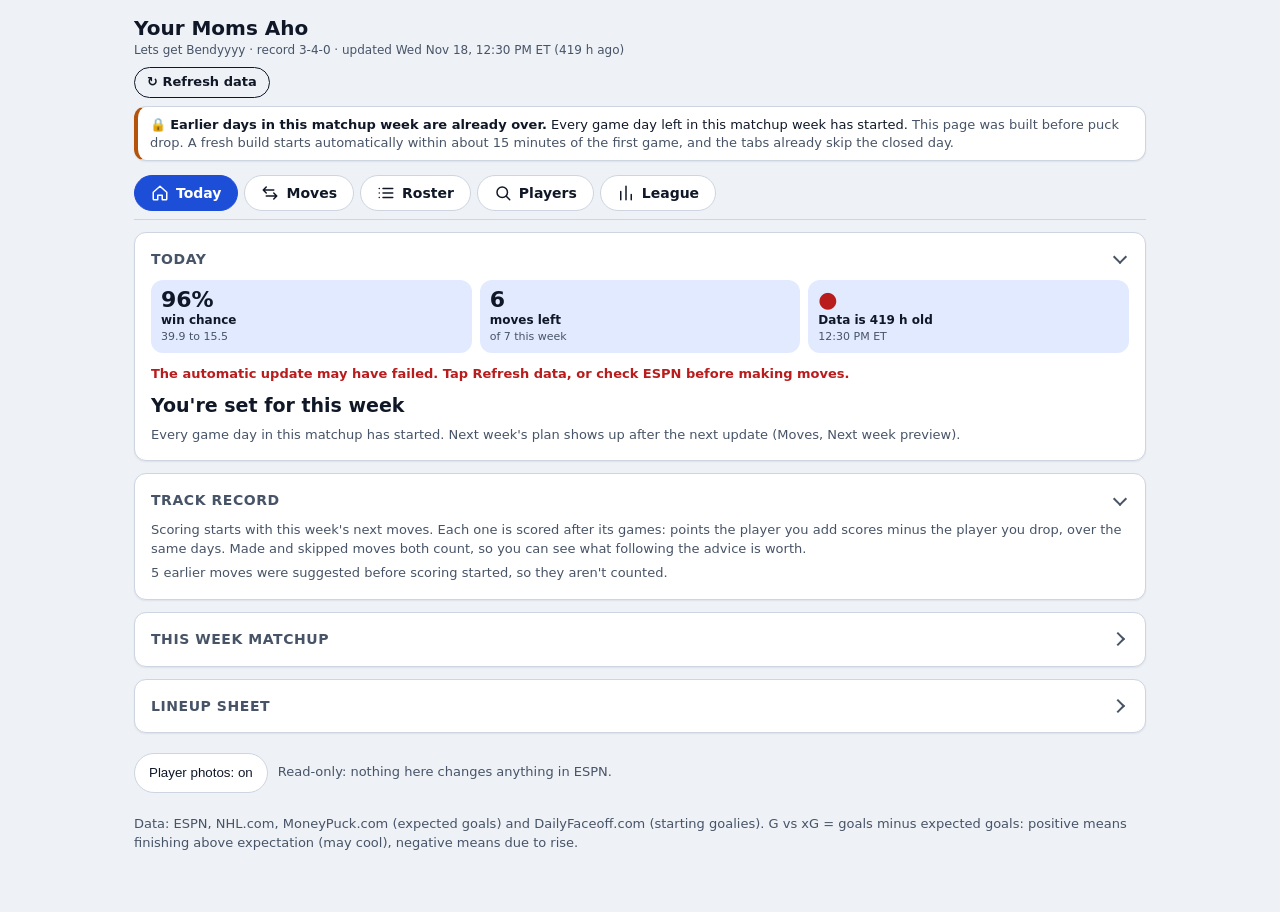
==== commit bc751c21: "Preview build" ====
--- a/preview/index.html
+++ b/preview/index.html
@@ -221,6 +221,33 @@
 .pc-fl{margin:14px 0 0;padding-left:18px;font-size:14px}
 .pc-fl li{margin:3px 0}
 .pc-inj{margin-top:10px;padding:8px 12px;border-radius:10px;background:rgba(248,113,113,.14);color:var(--red);font-size:13px;font-weight:700}
+/* confidence pills, move cards, Keep button */
+.cf{display:inline-block;border-radius:999px;padding:2px 10px;font-size:12px;font-weight:800;letter-spacing:.02em;color:#fff}
+.cf-strong{background:var(--green)}.cf-lean{background:var(--accent)}.cf-optional{background:var(--gray)}
+@media (prefers-color-scheme:dark){.cf{color:#0b1020}}
+.mv{border:1px solid var(--line);border-left:4px solid var(--gray);border-radius:10px;padding:10px 12px;margin:8px 0;background:var(--card)}
+.mv-strong{border-left-color:var(--green)}.mv-lean{border-left-color:var(--accent)}
+.mv-top{display:flex;flex-wrap:wrap;gap:6px;align-items:center;font-size:13px;margin-bottom:4px}.mv-day{margin-left:auto;font-weight:700}
+.mv-sw{font-size:16px;line-height:1.5}.mv-k{display:inline-block;min-width:40px;font-size:12px;font-weight:800;text-transform:uppercase;color:var(--muted)}
+.mv-why{margin-top:6px;font-size:14px;line-height:1.4}
+.mv-act{display:flex;flex-wrap:wrap;gap:10px;align-items:center;margin-top:8px}.mv-act details{flex-basis:100%}
+.kp{min-height:44px;padding:8px 14px;border-radius:10px;border:1px solid var(--line);background:var(--soft);color:var(--text);font:inherit;font-size:14px;font-weight:600;cursor:pointer}
+.kp.on{background:transparent;border-style:dashed;color:var(--muted)}
+.why .kp{min-height:32px;padding:2px 10px;font-size:12px}
+.pbl li.mvli{list-style:none;margin-left:-18px}
+#kptoast{position:fixed;left:50%;bottom:calc(84px + env(safe-area-inset-bottom));transform:translateX(-50%) translateY(20px);opacity:0;pointer-events:none;
+  background:var(--text);color:var(--bg);padding:10px 16px;border-radius:12px;font-size:14px;max-width:90vw;transition:all .25s;z-index:60}
+#kptoast.on{opacity:1;transform:translateX(-50%) translateY(0)}
+/* Today card */
+.tstrip{display:flex;gap:8px;margin-bottom:12px}
+.ts{flex:1;min-width:0;background:var(--soft);border-radius:12px;padding:8px 10px;text-align:left;border:0;color:var(--text);font:inherit}
+.ts-h{cursor:pointer}.ts-v{font-size:22px;font-weight:800;line-height:1.1}.ts-k{font-size:12px;font-weight:700}.ts-s{font-size:11px;color:var(--muted);white-space:nowrap;overflow:hidden;text-overflow:ellipsis}
+.tbig{font-size:19px;font-weight:800;margin:4px 0 6px}.tbig.ok{color:var(--green)}.tlock{font-size:13px;font-weight:600;color:var(--muted)}
+.tsmall{margin:10px 0;border-top:1px solid var(--line);padding-top:8px}.tsmall summary{cursor:pointer;font-weight:600;min-height:32px}
+/* Track record */
+.rec{display:flex;gap:8px}.rec-t{flex:1;background:var(--soft);border-radius:12px;padding:10px}
+.rec-v{font-size:24px;font-weight:800}.rec-k{font-size:13px;font-weight:700}.rec-s{font-size:12px;color:var(--muted)}
+.rec-l li{margin:4px 0}
 </style></head><body><div class="wrap">
 <h1 id="title">Fantasy Hockey Manager</h1><div class="sub" id="sub"></div><div id="rfbar" style="margin:6px 0 10px;display:flex;flex-wrap:wrap;gap:10px;align-items:center">
 <button id="rfbtn" type="button" style="padding:6px 14px;border-radius:8px;border:1px solid currentColor;background:transparent;color:inherit;font:inherit;font-weight:600;cursor:pointer">&#8635; Refresh data</button>
@@ -256,7 +283,7 @@
 <div id="leagueTbl"></div>
 <div class="muted">Strength = points per week each team's best lineup should score over the next 4 weeks, from projections and schedule.</div></div></section>
 <div class="muted" style="margin-top:22px">Data: ESPN, NHL.com, MoneyPuck.com (expected goals) and DailyFaceoff.com (starting goalies). G vs xG = goals minus expected goals: positive means finishing above expectation (may cool), negative means due to rise.</div></div><div id="modal"></div>
-<script type="application/json" id="data">{"league":"Lets get Bendyyyy","me":"Your Moms Aho","rec":"3-4-0","updated":"Tue Nov 17, 12:17 PM ET","matchup":{"me_now":4.7,"opp_now":9.1,"proj_me":117.4450176077441,"proj_opp":94.55156300516285,"p_win":0.78260972425925,"days_left":6,"days_total":7,"move_limit":7,"opp_name":"Sam's Fellas","opp_rec":"1-6-0","opp_id":5,"sd":29.311601798605274},"goalies":[{"p":{"id":2976847,"n":"Andrei Vasilevskiy","pos":"G","grp":"G","tm":"TB","slot":"G","gp":15,"ppg":1.36,"exp":1.842,"proj":2.769,"out":2.165,"rec":2.56,"g7":3,"own":99.21,"inj":"ACTIVE","fl":["Poor save % (0.889) - likely to bounce back, but risky","Well below ESPN projection","Hot last 15 days"],"st":null,"svp":0.889,"w":9,"ga":41,"sp":0.75,"gs":15.0,"qs":0.467,"gsax":0.2,"own_chg":-0.01,"rl":"G1"},"rows":[{"day":"Tue Nov 17","time":"7:30 PM","opp":"WSH","home":true,"p":0.6416976906444641,"e":2.14994246262643,"sp":1.0,"ev":2.15,"conf":"expected to start (likely, not confirmed yet)","sure":true,"started":false,"verdict":"START","cls":"start"},{"day":"Thu Nov 19","time":"7:30 PM","opp":"EDM","home":true,"p":0.4353794790566573,"e":1.3246696162752025,"sp":0.75,"ev":0.99,"conf":"usual starter","sure":false,"started":false,"verdict":"START","cls":"start"},{"day":"Sun Nov 22","time":"5:00 PM","opp":"BUF","home":true,"p":0.6910178473343948,"e":2.3472230893861523,"sp":0.75,"ev":1.76,"conf":"usual starter","sure":false,"started":false,"verdict":"START","cls":"start"}]},{"p":{"id":3020225,"n":"Connor Hellebuyck","pos":"G","grp":"G","tm":"NJ","slot":"BN","gp":7,"ppg":4.8,"exp":4.242,"proj":3.096,"out":3.631,"rec":4.88,"g7":3,"own":93.77,"inj":"ACTIVE","fl":[],"st":null,"svp":0.915,"w":7,"ga":16,"sp":0.333,"gs":7.0,"qs":0.714,"gsax":1.73,"own_chg":0.1,"rl":"G1"},"rows":[{"day":"Wed Nov 18","time":"7:30 PM","opp":"MTL","home":true,"p":0.601977901327047,"e":3.4002691735420787,"sp":0.33,"ev":1.13,"conf":"usually the backup, so he may not play: check the morning of","sure":false,"started":false,"verdict":"START","cls":"risky"},{"day":"Sat Nov 21","time":"7:00 PM","opp":"STL","home":false,"p":0.6977517919469408,"e":3.783364736021654,"sp":0.33,"ev":1.26,"conf":"usually the backup, so he may not play: check the morning of","sure":false,"started":false,"verdict":"START","cls":"risky"}]},{"p":{"id":3939714,"n":"Adin Hill","pos":"G","grp":"G","tm":"VGK","slot":"G","gp":10,"ppg":2.82,"exp":2.625,"proj":1.081,"out":1.939,"rec":5.133,"g7":3,"own":33.82,"inj":"ACTIVE","fl":["Well above ESPN projection","Saving +3.6 goals vs expected"],"st":null,"svp":0.908,"w":7,"ga":25,"sp":0.6,"gs":10.0,"qs":0.6,"gsax":3.59,"own_chg":0.7,"rl":"G1"},"rows":[{"day":"Tue Nov 17","time":"10:00 PM","opp":"DAL","home":true,"p":0.544966647627947,"e":1.7007189037037147,"sp":1.0,"ev":1.7,"conf":"expected to start (unconfirmed, not confirmed yet)","sure":true,"started":false,"verdict":"START","cls":"start"},{"day":"Thu Nov 19","time":"10:00 PM","opp":"DAL","home":true,"p":0.544966647627947,"e":1.7007189037037147,"sp":0.6,"ev":1.02,"conf":"usual starter","sure":false,"started":false,"verdict":"START","cls":"start"},{"day":"Sat Nov 21","time":"7:00 PM","opp":"WPG","home":false,"p":0.5866455516955565,"e":1.8674345199741529,"sp":0.6,"ev":1.12,"conf":"usual starter","sure":false,"started":false,"verdict":"START","cls":"start"}]}],"moves":[],"alerts":[],"mine":[{"id":4233875,"n":"Jason Robertson","pos":"LW","grp":"F","tm":"DAL","slot":"F","gp":20,"ppg":2.47,"exp":2.26,"proj":2.442,"out":2.225,"rec":3.083,"g7":3,"own":99.41,"inj":"ACTIVE","fl":["Hot last 15 days","Top power-play role (3.4 PP min/game)"],"st":null,"g":10,"a":12,"sog":65,"hit":14,"blk":10,"ppp":6,"shp":0.154,"toi":19.339,"pp":3.4,"ixg":7.79,"gx":2.21,"xgf":0.66,"h60":2.17,"b60":1.55,"own_chg":0.0,"rl":"F1 - PP1","cls":"core","ev":"F1","ppu":1.0,"tr":-1.052,"toi5":18.31,"rp":2.188,"gl":3,"gt":1794970800000,"_gl":3},{"id":2976847,"n":"Andrei Vasilevskiy","pos":"G","grp":"G","tm":"TB","slot":"G","gp":15,"ppg":1.36,"exp":1.842,"proj":2.769,"out":2.165,"rec":2.56,"g7":3,"own":99.21,"inj":"ACTIVE","fl":["Poor save % (0.889) - likely to bounce back, but risky","Well below ESPN projection","Hot last 15 days"],"st":null,"svp":0.889,"w":9,"ga":41,"sp":0.75,"gs":15.0,"qs":0.467,"gsax":0.2,"own_chg":-0.01,"rl":"G1","gl":3,"gt":1794961800000},{"id":4233586,"n":"Martin Necas","pos":"RW","grp":"F","tm":"COL","slot":"BN","gp":21,"ppg":2.267,"exp":1.92,"proj":2.326,"out":2.156,"rec":2.057,"g7":2,"own":99.17,"inj":"ACTIVE","fl":["Shooting hot (23%) - goals likely to cool","Top power-play role (3.8 PP min/game)","Scoring +3.7 goals above expected - likely to cool"],"st":null,"g":10,"a":14,"sog":44,"hit":22,"blk":5,"ppp":6,"shp":0.227,"toi":19.85,"pp":3.837,"ixg":6.35,"gx":3.65,"xgf":0.68,"h60":3.16,"b60":0.71,"own_chg":-0.01,"rl":"F1 - PP1","cls":"core","ev":"F1","ppu":1.0,"tr":0.6,"toi5":20.45,"rp":2.188,"gl":2,"_gl":2},{"id":5080230,"n":"Lane Hutson","pos":"D","grp":"D","tm":"MTL","slot":"BN","gp":21,"ppg":2.11,"exp":2.138,"proj":2.123,"out":2.18,"rec":2.014,"g7":4,"own":98.04,"inj":"ACTIVE","fl":["Top power-play role (3.7 PP min/game)"],"st":null,"g":3,"a":16,"sog":43,"hit":5,"blk":30,"ppp":5,"shp":0.07,"toi":25.083,"pp":3.71,"ixg":2.94,"gx":0.06,"xgf":0.59,"h60":0.56,"b60":3.41,"own_chg":0.02,"rl":"D1 - PP1","cls":"core","ev":"D1","ppu":1.0,"tr":0.307,"toi5":25.39,"rp":2.221,"gl":3,"_gl":3},{"id":3899937,"n":"Mitch Marner","pos":"RW","grp":"F","tm":"VGK","slot":"F","gp":20,"ppg":2.375,"exp":2.574,"proj":2.089,"out":2.204,"rec":2.686,"g7":3,"own":98.63,"inj":"ACTIVE","fl":["Top power-play role (3.8 PP min/game)","Scoring -2.6 goals below expected - due to rise"],"st":null,"g":3,"a":23,"sog":48,"hit":7,"blk":12,"ppp":13,"shp":0.062,"toi":20.296,"pp":3.812,"ixg":5.56,"gx":-2.56,"xgf":0.61,"h60":1.03,"b60":1.77,"own_chg":0.01,"rl":"F2 - PP1","cls":"core","ev":"F2","ppu":1.0,"tr":0.454,"toi5":20.75,"rp":1.834,"gl":3,"gt":1794970800000,"_gl":3},{"id":3904186,"n":"Rasmus Andersson","pos":"D","grp":"D","tm":"VGK","slot":"D","gp":22,"ppg":1.445,"exp":1.43,"proj":2.065,"out":1.621,"rec":1.357,"g7":3,"own":83.13,"inj":"ACTIVE","fl":["Well below ESPN projection"],"st":null,"g":3,"a":4,"sog":40,"hit":3,"blk":35,"ppp":0,"shp":0.075,"toi":19.37,"pp":1.203,"ixg":2.28,"gx":0.72,"xgf":0.52,"h60":0.42,"b60":4.92,"own_chg":-0.46,"rl":"D2 - PP2","cls":"core","ev":"D2","ppu":2.0,"tr":-0.353,"toi5":19.017,"rp":1.539,"gl":3,"gt":1794970800000,"_gl":3},{"id":3899938,"n":"Mikko Rantanen","pos":"RW","grp":"F","tm":"DAL","slot":"F","gp":20,"ppg":2.165,"exp":1.829,"proj":2.359,"out":2.033,"rec":1.783,"g7":3,"own":97.84,"inj":"ACTIVE","fl":["Shooting hot (24%) - goals likely to cool","Top power-play role (3.6 PP min/game)","Scoring +3.2 goals above expected - likely to cool"],"st":null,"g":9,"a":13,"sog":38,"hit":15,"blk":5,"ppp":8,"shp":0.237,"toi":19.903,"pp":3.605,"ixg":5.75,"gx":3.25,"xgf":0.65,"h60":2.26,"b60":0.75,"own_chg":-0.01,"rl":"F1 - PP1","cls":"core","ev":"F1","ppu":1.0,"tr":-1.327,"toi5":18.577,"rp":2.188,"gl":3,"gt":1794970800000,"_gl":3},{"id":2970615,"n":"Tom Wilson","pos":"RW","grp":"F","tm":"WSH","slot":"BN","gp":18,"ppg":1.383,"exp":1.685,"proj":2.195,"out":1.813,"rec":0.98,"g7":3,"own":66.45,"inj":"ACTIVE","fl":["Well below ESPN projection","Scoring -3.9 goals below expected - due to rise"],"st":null,"g":2,"a":4,"sog":33,"hit":51,"blk":17,"ppp":0,"shp":0.061,"toi":17.962,"pp":2.437,"ixg":5.91,"gx":-3.91,"xgf":0.47,"h60":9.64,"b60":3.15,"own_chg":-0.46,"rl":"F2 - PP1","cls":"core","ev":"F2","ppu":1.0,"tr":-1.585,"toi5":16.377,"rp":1.834,"gl":3,"gt":1794961800000,"_gl":3},{"id":3020225,"n":"Connor Hellebuyck","pos":"G","grp":"G","tm":"NJ","slot":"BN","gp":7,"ppg":4.8,"exp":4.242,"proj":3.096,"out":3.631,"rec":4.88,"g7":3,"own":93.77,"inj":"ACTIVE","fl":[],"st":null,"svp":0.915,"w":7,"ga":16,"sp":0.333,"gs":7.0,"qs":0.714,"gsax":1.73,"own_chg":0.1,"rl":"G1","gl":2},{"id":5149153,"n":"Leo Carlsson","pos":"C","grp":"F","tm":"ANA","slot":"F","gp":21,"ppg":2.39,"exp":2.273,"proj":1.843,"out":2.141,"rec":1.757,"g7":4,"own":92.5,"inj":"ACTIVE","fl":["Shooting hot (16%) - goals likely to cool","Well above ESPN projection","Cold last 15 days","Top power-play role (4.1 PP min/game)"],"st":null,"g":6,"a":21,"sog":37,"hit":5,"blk":7,"ppp":18,"shp":0.162,"toi":20.159,"pp":4.078,"ixg":4.99,"gx":1.01,"xgf":0.62,"h60":0.7,"b60":0.99,"own_chg":0.07,"rl":"F1 - PP1","cls":"core","ev":"F1","ppu":1.0,"tr":0.265,"toi5":20.423,"rp":2.188,"gl":3,"gt":1794963600000,"_gl":3},{"id":5545,"n":"Mark Stone","pos":"RW","grp":"F","tm":"VGK","slot":"F","gp":22,"ppg":2.55,"exp":2.225,"proj":2.437,"out":2.297,"rec":2.029,"g7":3,"own":93.74,"inj":"ACTIVE","fl":["Shooting hot (27%) - goals likely to cool","Top power-play role (3.4 PP min/game)","Scoring +2.9 goals above expected - likely to cool"],"st":null,"g":11,"a":10,"sog":41,"hit":25,"blk":20,"ppp":13,"shp":0.268,"toi":18.737,"pp":3.42,"ixg":8.09,"gx":2.91,"xgf":0.59,"h60":3.63,"b60":2.91,"own_chg":0.15,"rl":"F1 - PP1","cls":"core","ev":"F1","ppu":1.0,"tr":0.503,"toi5":19.24,"rp":2.188,"gl":3,"gt":1794970800000,"_gl":3},{"id":4233637,"n":"Robert Thomas","pos":"C","grp":"F","tm":"STL","slot":"UTIL","gp":20,"ppg":1.465,"exp":1.521,"proj":2.074,"out":1.915,"rec":1.233,"g7":4,"own":52.31,"inj":"ACTIVE","fl":["Well below ESPN projection","Top power-play role (2.9 PP min/game)"],"st":null,"g":3,"a":11,"sog":25,"hit":8,"blk":12,"ppp":6,"shp":0.12,"toi":20.449,"pp":2.938,"ixg":4.19,"gx":-1.19,"xgf":0.51,"h60":1.17,"b60":1.9,"own_chg":-0.2,"rl":"F1 - PP1","cls":"core","ev":"F1","ppu":1.0,"tr":0.142,"toi5":20.59,"rp":2.188,"gl":4,"gt":1794963600000,"_gl":4},{"id":5149155,"n":"Will Smith","pos":"RW","grp":"F","tm":"SJ","slot":"F","gp":23,"ppg":1.678,"exp":1.685,"proj":1.597,"out":1.906,"rec":1.613,"g7":3,"own":75.77,"inj":"ACTIVE","fl":["Top power-play role (4.3 PP min/game)"],"st":null,"g":8,"a":10,"sog":57,"hit":9,"blk":5,"ppp":7,"shp":0.14,"toi":19.776,"pp":4.316,"ixg":9.02,"gx":-1.02,"xgf":0.56,"h60":1.18,"b60":0.65,"own_chg":0.69,"rl":"F1 - PP1","cls":"core","ev":"F1","ppu":1.0,"tr":1.477,"toi5":21.253,"rp":2.188,"gl":2,"gt":1794970800000,"_gl":2},{"id":4565230,"n":"Trevor Zegras","pos":"C","grp":"F","tm":"PHI","slot":"F","gp":23,"ppg":1.583,"exp":1.67,"proj":1.653,"out":1.797,"rec":1.057,"g7":3,"own":61.98,"inj":"ACTIVE","fl":["Top power-play role (3.6 PP min/game)"],"st":null,"g":5,"a":10,"sog":47,"hit":7,"blk":14,"ppp":7,"shp":0.106,"toi":18.472,"pp":3.57,"ixg":6.8,"gx":-1.8,"xgf":0.54,"h60":0.98,"b60":1.97,"own_chg":-0.37,"rl":"F1 - PP1","cls":"core","ev":"F1","ppu":1.0,"tr":-1.082,"toi5":17.39,"rp":2.188,"gl":3,"gt":1794960000000,"_gl":3},{"id":5149186,"n":"Zach Benson","pos":"LW","grp":"F","tm":"BUF","slot":"F","gp":20,"ppg":1.61,"exp":2.041,"proj":1.206,"out":1.888,"rec":0.95,"g7":4,"own":30.88,"inj":"ACTIVE","fl":["Shooting cold (4%) - goals due to rise","Cold last 15 days","Top power-play role (3.8 PP min/game)","Scoring -6.0 goals below expected - due to rise"],"st":null,"g":2,"a":13,"sog":50,"hit":22,"blk":11,"ppp":4,"shp":0.04,"toi":20.179,"pp":3.757,"ixg":7.95,"gx":-5.95,"xgf":0.58,"h60":3.27,"b60":1.63,"own_chg":-0.82,"rl":"F1 - PP1","cls":"core","ev":"F1","ppu":1.0,"tr":0.598,"toi5":20.777,"rp":2.188,"gl":4,"gt":1794960000000,"_gl":4},{"id":4588175,"n":"Charle-Edouard D'Astous","pos":"D","grp":"D","tm":"TB","slot":"D","gp":19,"ppg":1.989,"exp":1.919,"proj":1.303,"out":1.735,"rec":1.957,"g7":3,"own":49.76,"inj":"ACTIVE","fl":["Well above ESPN projection","Top power-play role (3.1 PP min/game)","Ice time up 2.2 min over last 5 games"],"st":null,"g":3,"a":10,"sog":30,"hit":28,"blk":25,"ppp":7,"shp":0.1,"toi":17.807,"pp":3.068,"ixg":1.88,"gx":1.12,"xgf":0.63,"h60":4.96,"b60":4.43,"own_chg":1.09,"rl":"D1 - PP2","cls":"core","ev":"D1","ppu":2.0,"tr":2.183,"toi5":19.99,"rp":1.642,"gl":3,"gt":1794961800000,"_gl":3},{"id":4352750,"n":"Joel Farabee","pos":"LW","grp":"F","tm":"CGY","slot":"F","gp":21,"ppg":2.262,"exp":2.254,"proj":1.35,"out":2.052,"rec":1.857,"g7":4,"own":68.23,"inj":"ACTIVE","fl":["Well above ESPN projection"],"st":null,"g":7,"a":10,"sog":56,"hit":9,"blk":22,"ppp":11,"shp":0.125,"toi":19.098,"pp":2.379,"ixg":7.41,"gx":-0.41,"xgf":0.49,"h60":1.34,"b60":3.29,"own_chg":-0.16,"rl":"F1 - PP1","cls":"core","ev":"F1","ppu":1.0,"tr":1.321,"toi5":20.417,"rp":2.188,"gl":3,"gt":1794970800000,"_gl":3},{"id":3939714,"n":"Adin Hill","pos":"G","grp":"G","tm":"VGK","slot":"G","gp":10,"ppg":2.82,"exp":2.625,"proj":1.081,"out":1.939,"rec":5.133,"g7":3,"own":33.82,"inj":"ACTIVE","fl":["Well above ESPN projection","Saving +3.6 goals vs expected"],"st":null,"svp":0.908,"w":7,"ga":25,"sp":0.6,"gs":10.0,"qs":0.6,"gsax":3.59,"own_chg":0.7,"rl":"G1","gl":3,"gt":1794970800000},{"id":2558631,"n":"Mattias Ekholm","pos":"D","grp":"D","tm":"EDM","slot":"D","gp":20,"ppg":1.385,"exp":1.248,"proj":1.583,"out":1.491,"rec":1.786,"g7":4,"own":55.18,"inj":"ACTIVE","fl":[],"st":null,"g":3,"a":7,"sog":22,"hit":15,"blk":21,"ppp":1,"shp":0.136,"toi":21.123,"pp":0.449,"ixg":1.14,"gx":1.86,"xgf":0.47,"h60":2.13,"b60":2.98,"own_chg":-0.06,"rl":"D1 - PP2","cls":"core","ev":"D1","ppu":2.0,"tr":0.332,"toi5":21.473,"rp":1.642,"gl":4,"gt":1794960000000,"_gl":4},{"id":4697387,"n":"Jamie Drysdale","pos":"D","grp":"D","tm":"PHI","slot":"D","gp":23,"ppg":1.539,"exp":1.657,"proj":null,"out":1.81,"rec":1.586,"g7":3,"own":22.19,"inj":"ACTIVE","fl":["Shooting cold (3%) - goals due to rise","Top power-play role (3.3 PP min/game)"],"st":null,"g":1,"a":9,"sog":30,"hit":9,"blk":38,"ppp":3,"shp":0.033,"toi":23.117,"pp":3.293,"ixg":2.28,"gx":-1.28,"xgf":0.51,"h60":1.01,"b60":4.28,"own_chg":-0.61,"rl":"D1 - PP1","cls":"core","ev":"D1","ppu":1.0,"tr":-0.194,"toi5":22.923,"rp":2.221,"gl":3,"gt":1794960000000,"_gl":3},{"id":5080154,"n":"Pavel Mintyukov","pos":"D","grp":"D","tm":"ANA","slot":"D","gp":17,"ppg":1.676,"exp":1.634,"proj":null,"out":1.607,"rec":2.114,"g7":4,"own":6.04,"inj":"ACTIVE","fl":["Ice time up 2.2 min over last 5 games"],"st":null,"g":2,"a":6,"sog":17,"hit":8,"blk":30,"ppp":2,"shp":0.118,"toi":19.553,"pp":0.21,"ixg":1.56,"gx":0.44,"xgf":0.45,"h60":1.44,"b60":5.41,"own_chg":0.47,"rl":"D2","cls":"core","ev":"D2","ppu":0.0,"tr":2.234,"toi5":21.787,"rp":1.418,"gl":3,"gt":1794963600000,"_gl":3},{"id":4233648,"n":"Kailer Yamamoto","pos":"RW","grp":"F","tm":"UTA","slot":"BN","gp":13,"ppg":1.962,"exp":2.106,"proj":null,"out":1.737,"rec":1.9,"g7":3,"own":15.58,"inj":"ACTIVE","fl":["Ice time up 2.2 min over last 5 games"],"st":null,"g":3,"a":8,"sog":28,"hit":22,"blk":9,"ppp":4,"shp":0.107,"toi":15.737,"pp":1.876,"ixg":4.66,"gx":-1.66,"xgf":0.68,"h60":6.45,"b60":2.63,"own_chg":3.23,"rl":"F2 - PP2","cls":"core","ev":"F2","ppu":2.0,"tr":2.186,"toi5":17.923,"rp":1.381,"gl":2,"_gl":2}],"fas":[{"id":3101,"n":"Alex Ovechkin","pos":"LW","grp":"F","tm":"WSH","slot":"FA","gp":18,"ppg":0.711,"exp":1.063,"proj":1.971,"out":1.286,"rec":0.52,"g7":3,"own":70.15,"inj":"ACTIVE","fl":["Shooting cold (3%) - goals due to rise","Well below ESPN projection","Top power-play role (3.2 PP min/game)","Scoring -4.2 goals below expected - due to rise"],"st":"FREEAGENT","g":1,"a":4,"sog":32,"hit":21,"blk":3,"ppp":0,"shp":0.031,"toi":13.619,"pp":3.227,"ixg":5.23,"gx":-4.23,"xgf":0.58,"h60":5.13,"b60":0.73,"own_chg":-0.52,"rl":"F4 - PP1","cls":"core","ev":"F4","ppu":1.0,"tr":0.284,"toi5":13.903,"rp":0.908,"gl":3,"gt":1794961800000,"_gl":3},{"id":4064582,"n":"Carter Hart","pos":"G","grp":"G","tm":"VGK","slot":"FA","gp":12,"ppg":1.017,"exp":1.568,"proj":1.853,"out":1.682,"rec":1.0,"g7":3,"own":63.89,"inj":"ACTIVE","fl":["Poor save % (0.888) - likely to bounce back, but risky","Well below ESPN projection"],"st":"WAIVERS","svp":0.888,"w":6,"ga":33,"sp":0.545,"gs":12.0,"qs":0.5,"gsax":-1.07,"own_chg":-1.31,"rl":"G2","gl":3,"gt":1794970800000},{"id":5157,"n":"Victor Hedman","pos":"D","grp":"D","tm":"TB","slot":"FA","gp":19,"ppg":1.316,"exp":1.074,"proj":2.225,"out":1.638,"rec":0.957,"g7":3,"own":62.03,"inj":"ACTIVE","fl":["Well below ESPN projection","Scoring +2.8 goals above expected - likely to cool","Ice time up 3.0 min over last 5 games"],"st":"FREEAGENT","g":4,"a":2,"sog":20,"hit":5,"blk":23,"ppp":1,"shp":0.2,"toi":15.42,"pp":0.509,"ixg":1.24,"gx":2.76,"xgf":0.46,"h60":1.02,"b60":4.71,"own_chg":-0.4,"rl":"D2","cls":"core","ev":"D2","ppu":0.0,"tr":2.98,"toi5":18.4,"rp":1.418,"gl":3,"gt":1794961800000,"_gl":3},{"id":3988847,"n":"Neal Pionk","pos":"D","grp":"D","tm":"WPG","slot":"FA","gp":21,"ppg":1.862,"exp":1.876,"proj":null,"out":1.714,"rec":1.517,"g7":4,"own":61.45,"inj":"ACTIVE","fl":["Top power-play role (2.9 PP min/game)"],"st":"FREEAGENT","g":4,"a":9,"sog":50,"hit":51,"blk":22,"ppp":2,"shp":0.08,"toi":24.403,"pp":2.939,"ixg":3.83,"gx":0.17,"xgf":0.52,"h60":5.97,"b60":2.57,"own_chg":0.72,"rl":"D2 - PP2","cls":"core","ev":"D2","ppu":2.0,"tr":1.09,"toi5":25.493,"rp":1.539,"gl":3,"gt":1794960000000,"_gl":3},{"id":3069341,"n":"Colton Parayko","pos":"D","grp":"D","tm":"STL","slot":"FA","gp":18,"ppg":1.494,"exp":1.688,"proj":1.881,"out":1.646,"rec":1.32,"g7":4,"own":59.92,"inj":"ACTIVE","fl":[],"st":"FREEAGENT","g":0,"a":5,"sog":23,"hit":11,"blk":36,"ppp":1,"shp":0.0,"toi":20.767,"pp":0.069,"ixg":1.71,"gx":-1.71,"xgf":0.41,"h60":1.76,"b60":5.77,"own_chg":-0.37,"rl":"D2","cls":"core","ev":"D2","ppu":0.0,"tr":-0.116,"toi5":20.65,"rp":1.418,"gl":4,"gt":1794963600000,"_gl":4},{"id":4565225,"n":"Bowen Byram","pos":"D","grp":"D","tm":"CHI","slot":"FA","gp":6,"ppg":1.117,"exp":1.259,"proj":1.82,"out":1.66,"rec":null,"g7":4,"own":56.38,"inj":"INJURY_RESERVE","fl":["Injury: INJURY_RESERVE","Top power-play role (3.2 PP min/game)"],"st":"FREEAGENT","g":0,"a":1,"sog":5,"hit":2,"blk":9,"ppp":1,"shp":0.0,"toi":24.7,"pp":3.25,"ixg":0.4,"gx":-0.4,"xgf":0.4,"h60":0.8,"b60":3.64,"own_chg":-0.32,"rl":"Off lines","cls":"watch","ppu":0.0,"gl":4,"gt":1794961800000},{"id":5216860,"n":"Ivan Demidov","pos":"RW","grp":"F","tm":"MTL","slot":"FA","gp":2,"ppg":1.85,"exp":1.291,"proj":1.389,"out":1.377,"rec":null,"g7":4,"own":53.52,"inj":"INJURY_RESERVE","fl":["Injury: INJURY_RESERVE","Top power-play role (2.7 PP min/game)"],"st":"FREEAGENT","g":1,"a":1,"sog":4,"hit":3,"blk":0,"ppp":0,"shp":0.25,"toi":15.617,"pp":2.675,"ixg":0.45,"gx":0.55,"xgf":0.55,"h60":5.76,"b60":0.0,"own_chg":-0.02,"rl":"Off lines","cls":"watch","ppu":0.0,"gl":3},{"id":3539,"n":"Kris Letang","pos":"D","grp":"D","tm":"PIT","slot":"FA","gp":20,"ppg":1.385,"exp":1.51,"proj":1.529,"out":1.57,"rec":1.717,"g7":3,"own":50.91,"inj":"ACTIVE","fl":["Shooting cold (3%) - goals due to rise","Replaceable role (D3 - PP2)"],"st":"FREEAGENT","g":1,"a":9,"sog":36,"hit":26,"blk":19,"ppp":2,"shp":0.028,"toi":20.082,"pp":1.556,"ixg":1.88,"gx":-0.88,"xgf":0.53,"h60":3.88,"b60":2.83,"own_chg":-0.18,"rl":"D3 - PP2","cls":"streamer","ev":"D3","ppu":2.0,"tr":0.022,"toi5":20.107,"rp":1.665,"gl":3,"_gl":3},{"id":4233889,"n":"Ukko-Pekka Luukkonen","pos":"G","grp":"G","tm":"BUF","slot":"FA","gp":12,"ppg":-0.4,"exp":0.919,"proj":2.324,"out":1.481,"rec":-1.7,"g7":4,"own":50.42,"inj":"ACTIVE","fl":["Poor save % (0.867) - likely to bounce back, but risky","Well below ESPN projection","Saving -3.3 goals vs expected"],"st":"FREEAGENT","svp":0.867,"w":5,"ga":40,"sp":0.55,"gs":11.0,"qs":0.273,"gsax":-3.3,"own_chg":-0.49,"gl":4,"gt":1794960000000},{"id":5571,"n":"Sergei Bobrovsky","pos":"G","grp":"G","tm":"TOR","slot":"FA","gp":13,"ppg":-0.708,"exp":0.147,"proj":1.305,"out":0.588,"rec":-2.733,"g7":4,"own":49.57,"inj":"ACTIVE","fl":["Poor save % (0.881) - likely to bounce back, but risky","Well below ESPN projection"],"st":"FREEAGENT","svp":0.881,"w":3,"ga":45,"sp":0.6,"gs":13.0,"qs":0.385,"gsax":-2.25,"own_chg":-0.3,"rl":"G1","gl":3,"gt":1794961800000},{"id":2590824,"n":"John Gibson","pos":"G","grp":"G","tm":"DET","slot":"FA","gp":13,"ppg":-1.062,"exp":0.318,"proj":1.823,"out":0.892,"rec":-2.333,"g7":2,"own":47.38,"inj":"ACTIVE","fl":["Poor save % (0.862) - likely to bounce back, but risky","Well below ESPN projection","Saving -7.6 goals vs expected"],"st":"FREEAGENT","svp":0.862,"w":4,"ga":41,"sp":0.619,"gs":13.0,"qs":0.308,"gsax":-7.61,"own_chg":-0.3,"rl":"G2","gl":2},{"id":5188366,"n":"Sergei Murashov","pos":"G","grp":"G","tm":"PIT","slot":"FA","gp":8,"ppg":0.1,"exp":0.536,"proj":2.125,"out":1.33,"rec":4.067,"g7":3,"own":45.54,"inj":"ACTIVE","fl":["Well below ESPN projection"],"st":"FREEAGENT","svp":0.894,"w":2,"ga":26,"sp":0.4,"gs":8.0,"qs":0.625,"gsax":-0.58,"own_chg":-0.17,"rl":"G1","gl":3},{"id":4697686,"n":"Jakub Dobes","pos":"G","grp":"G","tm":"MTL","slot":"FA","gp":8,"ppg":-1.55,"exp":0.638,"proj":2.29,"out":1.464,"rec":-1.1,"g7":4,"own":40.64,"inj":"ACTIVE","fl":["Poor save % (0.852) - likely to bounce back, but risky","Well below ESPN projection","Saving -6.4 goals vs expected"],"st":"FREEAGENT","svp":0.852,"w":3,"ga":31,"sp":0.381,"gs":8.0,"qs":0.125,"gsax":-6.43,"own_chg":-0.47,"rl":"G2","gl":3},{"id":3042003,"n":"Valeri Nichushkin","pos":"RW","grp":"F","tm":"CBJ","slot":"FA","gp":18,"ppg":1.361,"exp":1.4,"proj":1.958,"out":1.671,"rec":1.433,"g7":4,"own":38.77,"inj":"ACTIVE","fl":["Well below ESPN projection"],"st":"FREEAGENT","g":2,"a":8,"sog":23,"hit":32,"blk":12,"ppp":2,"shp":0.087,"toi":17.146,"pp":1.128,"ixg":2.43,"gx":-0.43,"xgf":0.43,"h60":6.22,"b60":2.33,"own_chg":-0.15,"rl":"F1 - PP2","cls":"core","ev":"F1","ppu":2.0,"tr":1.855,"toi5":19.0,"rp":1.491,"gl":3,"gt":1794960000000,"_gl":3},{"id":3114985,"n":"Ivan Barbashev","pos":"LW","grp":"F","tm":"VGK","slot":"FA","gp":22,"ppg":1.527,"exp":1.547,"proj":1.552,"out":1.353,"rec":1.714,"g7":3,"own":38.41,"inj":"ACTIVE","fl":["Replaceable role (F3)"],"st":"FREEAGENT","g":4,"a":12,"sog":28,"hit":48,"blk":8,"ppp":3,"shp":0.143,"toi":15.599,"pp":0.795,"ixg":4.96,"gx":-0.96,"xgf":0.65,"h60":8.39,"b60":1.39,"own_chg":-0.85,"rl":"F3","cls":"streamer","ev":"F3","ppu":0.0,"tr":-0.913,"toi5":14.687,"rp":1.078,"gl":3,"gt":1794970800000,"_gl":3},{"id":3069352,"n":"Esa Lindell","pos":"D","grp":"D","tm":"DAL","slot":"FA","gp":15,"ppg":1.4,"exp":1.525,"proj":1.754,"out":1.736,"rec":1.833,"g7":3,"own":34.66,"inj":"ACTIVE","fl":["Ice time up 3.3 min over last 5 games"],"st":"FREEAGENT","g":0,"a":1,"sog":17,"hit":8,"blk":35,"ppp":0,"shp":0.0,"toi":23.292,"pp":0.544,"ixg":0.63,"gx":-0.63,"xgf":0.44,"h60":1.2,"b60":6.01,"own_chg":-0.15,"rl":"D2 - PP2","cls":"core","ev":"D2","ppu":2.0,"tr":3.281,"toi5":26.573,"rp":1.539,"gl":3,"gt":1794970800000,"_gl":3},{"id":5793,"n":"Anders Lee","pos":"LW","grp":"F","tm":"UTA","slot":"FA","gp":22,"ppg":1.132,"exp":1.351,"proj":1.415,"out":1.428,"rec":1.029,"g7":3,"own":34.14,"inj":"ACTIVE","fl":["Scoring -3.7 goals below expected - due to rise"],"st":"FREEAGENT","g":3,"a":7,"sog":38,"hit":21,"blk":11,"ppp":1,"shp":0.079,"toi":14.052,"pp":1.005,"ixg":6.65,"gx":-3.65,"xgf":0.63,"h60":4.07,"b60":2.13,"own_chg":0.09,"rl":"F2 - PP2","cls":"core","ev":"F2","ppu":2.0,"tr":1.438,"toi5":15.49,"rp":1.381,"gl":2,"_gl":2},{"id":3042056,"n":"Tyler Bertuzzi","pos":"LW","grp":"F","tm":"CHI","slot":"FA","gp":20,"ppg":0.785,"exp":0.805,"proj":1.637,"out":1.265,"rec":0.7,"g7":4,"own":32.14,"inj":"ACTIVE","fl":["Well below ESPN projection","Top power-play role (2.8 PP min/game)"],"st":"FREEAGENT","g":3,"a":4,"sog":22,"hit":10,"blk":4,"ppp":1,"shp":0.136,"toi":17.042,"pp":2.776,"ixg":3.75,"gx":-0.75,"xgf":0.5,"h60":1.76,"b60":0.7,"own_chg":-0.28,"rl":"F1 - PP2","cls":"core","ev":"F1","ppu":2.0,"tr":-0.371,"toi5":16.67,"rp":1.491,"gl":4,"gt":1794961800000,"_gl":4},{"id":3042063,"n":"Ryan Hartman","pos":"C","grp":"F","tm":"MIN","slot":"FA","gp":22,"ppg":1.082,"exp":1.097,"proj":1.797,"out":1.274,"rec":1.517,"g7":4,"own":30.02,"inj":"ACTIVE","fl":["Well below ESPN projection","Replaceable role (F4 - PP2)"],"st":"FREEAGENT","g":3,"a":4,"sog":27,"hit":21,"blk":17,"ppp":1,"shp":0.111,"toi":13.18,"pp":1.576,"ixg":3.42,"gx":-0.42,"xgf":0.52,"h60":4.34,"b60":3.51,"own_chg":-0.02,"rl":"F4 - PP2","cls":"streamer","ev":"F4","ppu":2.0,"tr":0.167,"toi5":13.347,"rp":1.061,"gl":3,"gt":1794963600000,"_gl":3},{"id":2967072,"n":"Jonathan Marchessault","pos":"RW","grp":"F","tm":"NSH","slot":"FA","gp":14,"ppg":1.043,"exp":1.188,"proj":1.394,"out":1.295,"rec":null,"g7":2,"own":29.04,"inj":"DAY_TO_DAY","fl":["Injury: DAY_TO_DAY","Top power-play role (3.2 PP min/game)"],"st":"FREEAGENT","g":2,"a":3,"sog":31,"hit":15,"blk":1,"ppp":5,"shp":0.065,"toi":16.619,"pp":3.224,"ixg":3.17,"gx":-1.17,"xgf":0.53,"h60":3.86,"b60":0.25,"own_chg":-0.14,"rl":"Off lines","cls":"watch","ppu":0.0,"gl":2,"gt":1794963600000,"_gl":2},{"id":5048894,"n":"Bobby McMann","pos":"LW","grp":"F","tm":"SEA","slot":"FA","gp":18,"ppg":1.233,"exp":1.383,"proj":1.596,"out":1.756,"rec":0.825,"g7":3,"own":28.99,"inj":"ACTIVE","fl":[],"st":"FREEAGENT","g":3,"a":3,"sog":46,"hit":36,"blk":8,"ppp":2,"shp":0.065,"toi":17.008,"pp":2.354,"ixg":4.57,"gx":-1.57,"xgf":0.51,"h60":7.05,"b60":1.56,"own_chg":-0.29,"rl":"F1 - PP1","cls":"core","ev":"F1","ppu":1.0,"tr":0.652,"toi5":17.62,"rp":2.188,"gl":2,"_gl":2},{"id":3020803,"n":"Jake McCabe","pos":"D","grp":"D","tm":"TOR","slot":"FA","gp":22,"ppg":1.373,"exp":1.48,"proj":1.723,"out":1.541,"rec":0.967,"g7":4,"own":27.04,"inj":"ACTIVE","fl":[],"st":"FREEAGENT","g":0,"a":3,"sog":24,"hit":23,"blk":45,"ppp":0,"shp":0.0,"toi":20.088,"pp":0.057,"ixg":0.74,"gx":-0.74,"xgf":0.33,"h60":2.98,"b60":6.1,"own_chg":-0.21,"rl":"D1","cls":"core","ev":"D1","ppu":0.0,"tr":1.179,"toi5":21.267,"rp":1.346,"gl":3,"gt":1794961800000,"_gl":3},{"id":5238086,"n":"Elias N. Pettersson","pos":"D","grp":"D","tm":"VAN","slot":"FA","gp":23,"ppg":1.535,"exp":1.427,"proj":null,"out":1.452,"rec":1.286,"g7":3,"own":26.2,"inj":"ACTIVE","fl":[],"st":"WAIVERS","g":3,"a":1,"sog":23,"hit":50,"blk":40,"ppp":1,"shp":0.13,"toi":19.168,"pp":0.061,"ixg":1.3,"gx":1.7,"xgf":0.3,"h60":6.8,"b60":5.3,"own_chg":-0.34,"rl":"Not listed","gl":3,"_gl":3},{"id":4352770,"n":"K'Andre Miller","pos":"D","grp":"D","tm":"CAR","slot":"FA","gp":21,"ppg":1.19,"exp":1.297,"proj":1.54,"out":1.37,"rec":1.66,"g7":3,"own":26.15,"inj":"ACTIVE","fl":["Shooting cold (3%) - goals due to rise"],"st":"FREEAGENT","g":1,"a":7,"sog":31,"hit":24,"blk":20,"ppp":1,"shp":0.032,"toi":22.144,"pp":1.022,"ixg":1.86,"gx":-0.86,"xgf":0.61,"h60":3.09,"b60":2.58,"own_chg":-0.07,"rl":"D2","cls":"core","ev":"D2","ppu":0.0,"tr":-1.005,"toi5":21.14,"rp":1.418,"gl":3,"_gl":3},{"id":4697391,"n":"Marco Rossi","pos":"C","grp":"F","tm":"VAN","slot":"FA","gp":21,"ppg":0.995,"exp":1.03,"proj":1.589,"out":1.163,"rec":0.757,"g7":3,"own":25.36,"inj":"ACTIVE","fl":["Well below ESPN projection","Replaceable role (F3 - PP2)"],"st":"FREEAGENT","g":3,"a":4,"sog":36,"hit":28,"blk":7,"ppp":2,"shp":0.083,"toi":15.137,"pp":2.287,"ixg":3.33,"gx":-0.33,"xgf":0.48,"h60":5.28,"b60":1.32,"own_chg":-0.33,"rl":"F3 - PP2","cls":"streamer","ev":"F3","ppu":2.0,"tr":-1.833,"toi5":13.303,"rp":1.136,"gl":3,"_gl":3},{"id":3067313,"n":"Anthony Stolarz","pos":"G","grp":"G","tm":"TOR","slot":"FA","gp":9,"ppg":2.0,"exp":1.89,"proj":null,"out":1.534,"rec":-0.8,"g7":4,"own":24.69,"inj":"ACTIVE","fl":[],"st":"FREEAGENT","svp":0.906,"w":5,"ga":24,"sp":0.409,"gs":9.0,"qs":0.556,"gsax":0.88,"own_chg":-0.51,"rl":"G2","gl":3,"gt":1794961800000},{"id":5079,"n":"Jared Spurgeon","pos":"D","grp":"D","tm":"MIN","slot":"FA","gp":13,"ppg":1.846,"exp":1.849,"proj":null,"out":1.485,"rec":1.967,"g7":4,"own":23.34,"inj":"ACTIVE","fl":["Ice time down 2.6 min over last 5 games"],"st":"FREEAGENT","g":1,"a":4,"sog":16,"hit":9,"blk":30,"ppp":1,"shp":0.062,"toi":20.269,"pp":0.797,"ixg":0.7,"gx":0.3,"xgf":0.56,"h60":2.04,"b60":6.83,"own_chg":0.2,"rl":"D2","cls":"core","ev":"D2","ppu":0.0,"tr":-2.623,"toi5":17.647,"rp":1.418,"gl":3,"gt":1794963600000,"_gl":3},{"id":4697399,"n":"Kaiden Guhle","pos":"D","grp":"D","tm":"MTL","slot":"FA","gp":17,"ppg":1.841,"exp":1.763,"proj":null,"out":1.535,"rec":1.986,"g7":4,"own":23.04,"inj":"ACTIVE","fl":[],"st":"FREEAGENT","g":2,"a":4,"sog":20,"hit":43,"blk":32,"ppp":1,"shp":0.1,"toi":22.664,"pp":0.173,"ixg":0.89,"gx":1.11,"xgf":0.38,"h60":6.69,"b60":4.82,"own_chg":2.06,"rl":"D2","cls":"core","ev":"D2","ppu":0.0,"tr":-0.926,"toi5":21.74,"rp":1.418,"gl":3,"_gl":3},{"id":3941973,"n":"Anthony Cirelli","pos":"C","grp":"F","tm":"TB","slot":"FA","gp":18,"ppg":1.628,"exp":1.492,"proj":1.693,"out":1.467,"rec":1.96,"g7":3,"own":20.94,"inj":"DAY_TO_DAY","fl":["Shooting hot (18%) - goals likely to cool","Injury: DAY_TO_DAY"],"st":"FREEAGENT","g":5,"a":9,"sog":28,"hit":10,"blk":9,"ppp":2,"shp":0.179,"toi":17.047,"pp":1.936,"ixg":4.05,"gx":0.95,"xgf":0.53,"h60":1.95,"b60":1.75,"own_chg":-0.12,"rl":"F2 - PP2","cls":"core","ev":"F2","ppu":2.0,"tr":-1.207,"toi5":15.84,"rp":1.381,"gl":3,"gt":1794961800000,"_gl":3},{"id":3151297,"n":"Igor Shesterkin","pos":"G","grp":"G","tm":"NYR","slot":"FA","gp":5,"ppg":3.24,"exp":2.282,"proj":null,"out":1.583,"rec":null,"g7":1,"own":20.04,"inj":"INJURY_RESERVE","fl":["Hot save % (0.927) - may cool off","Injury: INJURY_RESERVE","Saving +4.9 goals vs expected"],"st":"FREEAGENT","svp":0.927,"w":3,"ga":8,"sp":0.227,"gs":5.0,"qs":0.8,"gsax":4.95,"own_chg":-0.13,"gl":1},{"id":5080159,"n":"Jonathan Lekkerimaki","pos":"RW","grp":"F","tm":"VAN","slot":"FA","gp":23,"ppg":1.635,"exp":1.437,"proj":null,"out":1.727,"rec":1.4,"g7":3,"own":18.86,"inj":"ACTIVE","fl":["Shooting hot (18%) - goals likely to cool","Top power-play role (2.9 PP min/game)"],"st":"FREEAGENT","g":7,"a":11,"sog":39,"hit":22,"blk":4,"ppp":9,"shp":0.179,"toi":15.27,"pp":2.947,"ixg":4.59,"gx":2.41,"xgf":0.47,"h60":3.75,"b60":0.85,"own_chg":0.63,"rl":"F1 - PP1","cls":"core","ev":"F1","ppu":1.0,"tr":0.57,"toi5":15.84,"rp":2.188,"gl":3,"_gl":3},{"id":4588165,"n":"Lukas Dostal","pos":"G","grp":"G","tm":"ANA","slot":"FA","gp":11,"ppg":-1.4,"exp":0.381,"proj":0.737,"out":0.531,"rec":-6.3,"g7":4,"own":18.84,"inj":"ACTIVE","fl":["Poor save % (0.856) - likely to bounce back, but risky","Well below ESPN projection","Saving -5.1 goals vs expected"],"st":"FREEAGENT","svp":0.856,"w":4,"ga":40,"sp":0.524,"gs":11.0,"qs":0.273,"gsax":-5.11,"own_chg":-0.33,"rl":"G2","gl":3,"gt":1794963600000},{"id":5149204,"n":"Gabe Perreault","pos":"RW","grp":"F","tm":"NYR","slot":"FA","gp":22,"ppg":1.455,"exp":1.335,"proj":null,"out":1.642,"rec":1.343,"g7":1,"own":18.66,"inj":"ACTIVE","fl":["Shooting hot (17%) - goals likely to cool"],"st":"FREEAGENT","g":7,"a":4,"sog":41,"hit":14,"blk":13,"ppp":3,"shp":0.171,"toi":16.504,"pp":1.752,"ixg":6.09,"gx":0.91,"xgf":0.57,"h60":2.31,"b60":2.14,"own_chg":-0.3,"rl":"F1 - PP1","cls":"core","ev":"F1","ppu":1.0,"tr":-0.447,"toi5":16.027,"rp":2.188,"gl":1,"_gl":1},{"id":4697394,"n":"Yaroslav Askarov","pos":"G","grp":"G","tm":"SJ","slot":"FA","gp":15,"ppg":0.44,"exp":0.914,"proj":0.579,"out":0.798,"rec":-0.7,"g7":3,"own":17.36,"inj":"ACTIVE","fl":["Cold last 15 days","Saving +3.6 goals vs expected"],"st":"FREEAGENT","svp":0.89,"w":6,"ga":49,"sp":0.652,"gs":15.0,"qs":0.467,"gsax":3.62,"own_chg":0.42,"rl":"G1","gl":2,"gt":1794970800000},{"id":5136735,"n":"Sam Malinski","pos":"D","grp":"D","tm":"COL","slot":"FA","gp":20,"ppg":1.515,"exp":1.686,"proj":1.391,"out":1.703,"rec":1.843,"g7":2,"own":15.57,"inj":"ACTIVE","fl":["Shooting cold (0%) - goals due to rise","Ice time up 2.9 min over last 5 games"],"st":"FREEAGENT","g":0,"a":9,"sog":30,"hit":18,"blk":33,"ppp":0,"shp":0.0,"toi":18.391,"pp":0.271,"ixg":1.4,"gx":-1.4,"xgf":0.54,"h60":2.93,"b60":5.38,"own_chg":0.32,"rl":"D1 - PP2","cls":"core","ev":"D1","ppu":2.0,"tr":2.877,"toi5":21.267,"rp":1.642,"gl":2,"_gl":2},{"id":4588750,"n":"Tye Kartye","pos":"LW","grp":"F","tm":"NYR","slot":"FA","gp":22,"ppg":1.573,"exp":1.427,"proj":null,"out":1.5,"rec":1.7,"g7":1,"own":14.92,"inj":"ACTIVE","fl":["Shooting hot (18%) - goals likely to cool","Ice time up 2.4 min over last 5 games"],"st":"FREEAGENT","g":7,"a":7,"sog":39,"hit":57,"blk":5,"ppp":1,"shp":0.179,"toi":16.822,"pp":0.795,"ixg":5.71,"gx":1.29,"xgf":0.56,"h60":9.24,"b60":0.97,"own_chg":-0.81,"rl":"F2 - PP2","cls":"core","ev":"F2","ppu":2.0,"tr":2.361,"toi5":19.17,"rp":1.381,"gl":1,"_gl":1},{"id":4565244,"n":"Simon Holmstrom","pos":"RW","grp":"F","tm":"NYI","slot":"FA","gp":19,"ppg":1.863,"exp":1.464,"proj":1.292,"out":1.416,"rec":3.14,"g7":4,"own":14.05,"inj":"ACTIVE","fl":["Shooting hot (26%) - goals likely to cool","Well above ESPN projection","Hot last 15 days","Scoring +3.8 goals above expected - likely to cool"],"st":"FREEAGENT","g":9,"a":6,"sog":35,"hit":4,"blk":9,"ppp":3,"shp":0.257,"toi":18.293,"pp":2.282,"ixg":5.23,"gx":3.77,"xgf":0.48,"h60":0.69,"b60":1.55,"own_chg":5.73,"rl":"F1 - PP2","cls":"core","ev":"F1","ppu":2.0,"tr":-0.223,"toi5":18.07,"rp":1.491,"gl":3,"gt":1794960000000,"_gl":3},{"id":5080157,"n":"Frank Nazar","pos":"C","grp":"F","tm":"CHI","slot":"FA","gp":18,"ppg":1.611,"exp":1.324,"proj":1.539,"out":1.536,"rec":2.6,"g7":4,"own":12.58,"inj":"ACTIVE","fl":["Shooting hot (24%) - goals likely to cool","Hot last 15 days"],"st":"FREEAGENT","g":8,"a":2,"sog":34,"hit":16,"blk":8,"ppp":4,"shp":0.235,"toi":17.587,"pp":1.881,"ixg":5.84,"gx":2.16,"xgf":0.44,"h60":3.03,"b60":1.51,"own_chg":0.92,"rl":"F3 - PP1","cls":"core","ev":"F3","ppu":1.0,"tr":-0.225,"toi5":17.363,"rp":1.773,"gl":4,"gt":1794961800000,"_gl":4},{"id":4024833,"n":"Pierre-Luc Dubois","pos":"C","grp":"F","tm":"WSH","slot":"FA","gp":13,"ppg":1.8,"exp":1.453,"proj":1.579,"out":1.499,"rec":2.14,"g7":3,"own":12.16,"inj":"ACTIVE","fl":[],"st":"FREEAGENT","g":5,"a":7,"sog":22,"hit":12,"blk":5,"ppp":0,"shp":0.227,"toi":16.567,"pp":2.324,"ixg":2.71,"gx":2.29,"xgf":0.58,"h60":3.34,"b60":1.39,"own_chg":0.51,"rl":"F1 - PP2","cls":"core","ev":"F1","ppu":2.0,"tr":-0.3,"toi5":16.267,"rp":1.491,"gl":3,"gt":1794961800000,"_gl":3},{"id":5216883,"n":"Michael Brandsegg-Nygard","pos":"RW","grp":"F","tm":"DET","slot":"FA","gp":21,"ppg":1.562,"exp":1.743,"proj":null,"out":1.545,"rec":1.743,"g7":2,"own":11.64,"inj":"ACTIVE","fl":["Scoring -3.2 goals below expected - due to rise"],"st":"FREEAGENT","g":4,"a":7,"sog":39,"hit":99,"blk":6,"ppp":1,"shp":0.103,"toi":15.51,"pp":1.429,"ixg":7.22,"gx":-3.22,"xgf":0.61,"h60":18.23,"b60":1.1,"own_chg":0.15,"rl":"F2 - PP2","cls":"core","ev":"F2","ppu":2.0,"tr":-0.052,"toi5":15.433,"rp":1.381,"gl":2,"_gl":2},{"id":5291952,"n":"Victor Eklund","pos":"LW","grp":"F","tm":"NYI","slot":"FA","gp":19,"ppg":1.753,"exp":1.484,"proj":null,"out":1.648,"rec":3.2,"g7":4,"own":11.61,"inj":"ACTIVE","fl":["Shooting hot (24%) - goals likely to cool","Hot last 15 days"],"st":"FREEAGENT","g":7,"a":4,"sog":29,"hit":54,"blk":11,"ppp":2,"shp":0.241,"toi":14.359,"pp":1.461,"ixg":4.75,"gx":2.25,"xgf":0.51,"h60":11.87,"b60":2.41,"own_chg":1.65,"rl":"F2 - PP1","cls":"core","ev":"F2","ppu":1.0,"tr":1.258,"toi5":15.617,"rp":1.834,"gl":3,"gt":1794960000000,"_gl":3},{"id":5149231,"n":"Roman Kantserov","pos":"RW","grp":"F","tm":"CHI","slot":"FA","gp":20,"ppg":1.49,"exp":1.03,"proj":null,"out":1.578,"rec":2.0,"g7":4,"own":11.59,"inj":"ACTIVE","fl":["Shooting hot (28%) - goals likely to cool","Top power-play role (3.4 PP min/game)","Scoring +4.9 goals above expected - likely to cool"],"st":"FREEAGENT","g":9,"a":3,"sog":32,"hit":16,"blk":5,"ppp":3,"shp":0.281,"toi":18.759,"pp":3.423,"ixg":4.09,"gx":4.91,"xgf":0.46,"h60":2.55,"b60":0.79,"own_chg":0.24,"rl":"F1 - PP1","cls":"core","ev":"F1","ppu":1.0,"tr":1.058,"toi5":19.817,"rp":2.188,"gl":4,"gt":1794961800000,"_gl":4},{"id":2563054,"n":"Boone Jenner","pos":"C","grp":"F","tm":"WSH","slot":"FA","gp":18,"ppg":1.633,"exp":1.443,"proj":1.787,"out":1.405,"rec":1.4,"g7":3,"own":11.19,"inj":"ACTIVE","fl":["Replaceable role (F3)"],"st":"FREEAGENT","g":6,"a":2,"sog":40,"hit":24,"blk":17,"ppp":0,"shp":0.15,"toi":15.8,"pp":0.025,"ixg":4.03,"gx":1.97,"xgf":0.36,"h60":5.06,"b60":3.58,"own_chg":-0.13,"rl":"F3","cls":"streamer","ev":"F3","ppu":0.0,"tr":-0.337,"toi5":15.463,"rp":1.078,"gl":3,"gt":1794961800000,"_gl":3},{"id":3114775,"n":"Kasperi Kapanen","pos":"RW","grp":"F","tm":"EDM","slot":"FA","gp":22,"ppg":1.409,"exp":1.306,"proj":null,"out":1.48,"rec":1.243,"g7":4,"own":11.09,"inj":"ACTIVE","fl":["Shooting hot (17%) - goals likely to cool"],"st":"FREEAGENT","g":5,"a":5,"sog":29,"hit":46,"blk":8,"ppp":8,"shp":0.172,"toi":18.09,"pp":2.441,"ixg":4.14,"gx":0.86,"xgf":0.52,"h60":6.93,"b60":1.2,"own_chg":-0.65,"rl":"F2 - PP1","cls":"core","ev":"F2","ppu":1.0,"tr":-1.143,"toi5":16.947,"rp":1.834,"gl":4,"gt":1794960000000,"_gl":4},{"id":3114717,"n":"Aaron Ekblad","pos":"D","grp":"D","tm":"FLA","slot":"FA","gp":20,"ppg":1.25,"exp":1.377,"proj":1.488,"out":1.514,"rec":1.363,"g7":2,"own":10.72,"inj":"ACTIVE","fl":["Shooting cold (4%) - goals due to rise"],"st":"FREEAGENT","g":1,"a":7,"sog":28,"hit":22,"blk":20,"ppp":2,"shp":0.036,"toi":21.237,"pp":1.659,"ixg":2.23,"gx":-1.23,"xgf":0.48,"h60":3.1,"b60":2.96,"own_chg":-0.11,"rl":"D1 - PP2","cls":"core","ev":"D1","ppu":2.0,"tr":0.353,"toi5":21.59,"rp":1.642,"gl":2,"gt":1794960000000,"_gl":2},{"id":3069266,"n":"Joonas Korpisalo","pos":"G","grp":"G","tm":"NYR","slot":"FA","gp":3,"ppg":5.867,"exp":3.901,"proj":1.355,"out":2.049,"rec":5.867,"g7":1,"own":10.1,"inj":"ACTIVE","fl":[],"st":"FREEAGENT","svp":0.94,"w":3,"ga":5,"sp":0.15,"gs":3.0,"qs":0.667,"gsax":3.04,"own_chg":2.51,"rl":"G1","gl":1},{"id":5560,"n":"Mats Zuccarello","pos":"RW","grp":"F","tm":"LA","slot":"FA","gp":9,"ppg":0.833,"exp":0.858,"proj":1.629,"out":1.299,"rec":1.667,"g7":4,"own":10.07,"inj":"ACTIVE","fl":["Well below ESPN projection"],"st":"FREEAGENT","g":1,"a":1,"sog":11,"hit":4,"blk":5,"ppp":1,"shp":0.091,"toi":15.52,"pp":2.4,"ixg":1.13,"gx":-0.13,"xgf":0.49,"h60":1.71,"b60":2.14,"own_chg":-0.05,"rl":"F2 - PP2","cls":"core","ev":"F2","ppu":2.0,"tr":-1.677,"toi5":13.843,"rp":1.381,"gl":3,"gt":1794960000000,"_gl":3},{"id":4697401,"n":"Dawson Mercer","pos":"RW","grp":"F","tm":"WPG","slot":"FA","gp":21,"ppg":1.533,"exp":1.482,"proj":1.3,"out":1.397,"rec":2.733,"g7":4,"own":10.01,"inj":"ACTIVE","fl":["Hot last 15 days"],"st":"FREEAGENT","g":5,"a":7,"sog":43,"hit":14,"blk":14,"ppp":3,"shp":0.116,"toi":15.664,"pp":1.153,"ixg":4.41,"gx":0.59,"xgf":0.47,"h60":2.55,"b60":2.55,"own_chg":0.18,"rl":"F2 - PP2","cls":"core","ev":"F2","ppu":2.0,"tr":-0.001,"toi5":15.663,"rp":1.381,"gl":3,"gt":1794960000000,"_gl":3},{"id":4874864,"n":"Ryker Evans","pos":"D","grp":"D","tm":"SEA","slot":"FA","gp":18,"ppg":1.639,"exp":1.423,"proj":null,"out":1.452,"rec":1.425,"g7":3,"own":9.93,"inj":"ACTIVE","fl":[],"st":"FREEAGENT","g":3,"a":4,"sog":13,"hit":32,"blk":29,"ppp":1,"shp":0.231,"toi":22.59,"pp":0.525,"ixg":0.73,"gx":2.27,"xgf":0.4,"h60":4.72,"b60":4.27,"own_chg":-0.14,"rl":"D2","cls":"core","ev":"D2","ppu":0.0,"tr":0.302,"toi5":22.893,"rp":1.418,"gl":2,"_gl":2},{"id":3042037,"n":"Anthony Mantha","pos":"RW","grp":"F","tm":"NJ","slot":"FA","gp":17,"ppg":1.188,"exp":0.928,"proj":1.781,"out":1.328,"rec":2.4,"g7":3,"own":9.73,"inj":"INJURY_RESERVE","fl":["Well below ESPN projection","Injury: INJURY_RESERVE"],"st":"FREEAGENT","g":5,"a":5,"sog":21,"hit":11,"blk":4,"ppp":0,"shp":0.238,"toi":13.47,"pp":1.502,"ixg":2.85,"gx":2.15,"xgf":0.6,"h60":2.88,"b60":1.04,"own_chg":-0.13,"rl":"Off lines","cls":"watch","ppu":0.0,"gl":2},{"id":5657,"n":"Philipp Grubauer","pos":"G","grp":"G","tm":"SEA","slot":"FA","gp":12,"ppg":0.85,"exp":1.229,"proj":1.962,"out":1.522,"rec":0.2,"g7":3,"own":9.48,"inj":"ACTIVE","fl":["Well below ESPN projection"],"st":"FREEAGENT","svp":0.893,"w":5,"ga":32,"sp":0.5,"gs":9.0,"qs":0.444,"gsax":-0.2,"own_chg":-0.2,"rl":"G2","gl":2},{"id":4587943,"n":"Aliaksei Protas","pos":"LW","grp":"F","tm":"WSH","slot":"FA","gp":18,"ppg":1.211,"exp":1.345,"proj":1.514,"out":1.287,"rec":1.76,"g7":3,"own":9.12,"inj":"ACTIVE","fl":[],"st":"FREEAGENT","g":2,"a":8,"sog":26,"hit":12,"blk":11,"ppp":0,"shp":0.077,"toi":16.227,"pp":0.017,"ixg":3.7,"gx":-1.7,"xgf":0.48,"h60":2.46,"b60":2.25,"own_chg":0.0,"rl":"F1","cls":"core","ev":"F1","ppu":0.0,"tr":-0.394,"toi5":15.833,"rp":1.075,"gl":3,"gt":1794961800000,"_gl":3},{"id":5291935,"n":"Anton Frondell","pos":"C","grp":"F","tm":"CHI","slot":"FA","gp":20,"ppg":1.325,"exp":1.316,"proj":null,"out":1.355,"rec":0.717,"g7":4,"own":8.93,"inj":"ACTIVE","fl":["Cold last 15 days"],"st":"FREEAGENT","g":4,"a":6,"sog":36,"hit":14,"blk":14,"ppp":1,"shp":0.111,"toi":16.608,"pp":1.802,"ixg":4.03,"gx":-0.03,"xgf":0.4,"h60":2.34,"b60":2.52,"own_chg":-0.09,"rl":"F2 - PP2","cls":"core","ev":"F2","ppu":2.0,"tr":-0.477,"toi5":16.13,"rp":1.381,"gl":4,"gt":1794961800000,"_gl":4},{"id":3775,"n":"Claude Giroux","pos":"C","grp":"F","tm":"OTT","slot":"FA","gp":21,"ppg":1.224,"exp":1.184,"proj":1.329,"out":1.208,"rec":1.04,"g7":4,"own":8.77,"inj":"ACTIVE","fl":["Top power-play role (2.9 PP min/game)","Replaceable role (F3 - PP2)"],"st":"FREEAGENT","g":4,"a":8,"sog":31,"hit":26,"blk":5,"ppp":1,"shp":0.129,"toi":16.829,"pp":2.862,"ixg":3.73,"gx":0.27,"xgf":0.67,"h60":4.41,"b60":0.84,"own_chg":0.04,"rl":"F3 - PP2","cls":"streamer","ev":"F3","ppu":2.0,"tr":0.045,"toi5":16.92,"rp":1.136,"gl":3,"gt":1794960000000,"_gl":3},{"id":3995,"n":"Drew Doughty","pos":"D","grp":"D","tm":"LA","slot":"FA","gp":17,"ppg":1.394,"exp":1.427,"proj":1.581,"out":1.529,"rec":1.18,"g7":4,"own":8.74,"inj":"ACTIVE","fl":[],"st":"FREEAGENT","g":1,"a":7,"sog":17,"hit":20,"blk":21,"ppp":1,"shp":0.059,"toi":21.543,"pp":1.233,"ixg":1.08,"gx":-0.08,"xgf":0.46,"h60":3.27,"b60":3.44,"own_chg":-0.07,"rl":"D2 - PP2","cls":"core","ev":"D2","ppu":2.0,"tr":0.417,"toi5":21.96,"rp":1.539,"gl":3,"gt":1794960000000,"_gl":3},{"id":4697409,"n":"Jake Neighbours","pos":"LW","grp":"F","tm":"STL","slot":"FA","gp":20,"ppg":1.555,"exp":1.524,"proj":1.45,"out":1.781,"rec":0.933,"g7":4,"own":8.48,"inj":"ACTIVE","fl":["Cold last 15 days"],"st":"FREEAGENT","g":4,"a":5,"sog":30,"hit":61,"blk":14,"ppp":4,"shp":0.133,"toi":15.658,"pp":2.457,"ixg":3.96,"gx":0.04,"xgf":0.51,"h60":11.68,"b60":2.68,"own_chg":-0.07,"rl":"F1 - PP1","cls":"core","ev":"F1","ppu":1.0,"tr":1.038,"toi5":16.697,"rp":2.188,"gl":4,"gt":1794963600000,"_gl":4},{"id":5216887,"n":"Trevor Connelly","pos":"LW","grp":"F","tm":"VGK","slot":"FA","gp":22,"ppg":1.405,"exp":1.249,"proj":null,"out":1.374,"rec":1.571,"g7":3,"own":8.38,"inj":"ACTIVE","fl":["Shooting hot (16%) - goals likely to cool"],"st":"WAIVERS","g":7,"a":5,"sog":43,"hit":11,"blk":9,"ppp":3,"shp":0.163,"toi":14.338,"pp":2.284,"ixg":5.31,"gx":1.69,"xgf":0.65,"h60":2.09,"b60":1.71,"own_chg":-0.97,"rl":"F1 - PP2","cls":"core","ev":"F1","ppu":2.0,"tr":-0.175,"toi5":14.163,"rp":1.491,"gl":3,"gt":1794970800000,"_gl":3},{"id":3942064,"n":"Alexandre Carrier","pos":"D","grp":"D","tm":"MTL","slot":"FA","gp":21,"ppg":1.5,"exp":1.504,"proj":null,"out":1.44,"rec":1.257,"g7":4,"own":8.27,"inj":"ACTIVE","fl":[],"st":"FREEAGENT","g":1,"a":6,"sog":16,"hit":19,"blk":39,"ppp":0,"shp":0.062,"toi":20.323,"pp":0.031,"ixg":0.74,"gx":0.26,"xgf":0.38,"h60":2.67,"b60":5.48,"own_chg":0.27,"rl":"D2","cls":"core","ev":"D2","ppu":0.0,"tr":-0.89,"toi5":19.433,"rp":1.418,"gl":3,"_gl":3},{"id":5291934,"n":"Michael Misa","pos":"C","grp":"F","tm":"SJ","slot":"FA","gp":23,"ppg":1.17,"exp":1.197,"proj":null,"out":1.398,"rec":1.425,"g7":3,"own":8.0,"inj":"ACTIVE","fl":["Ice time up 2.4 min over last 5 games"],"st":"FREEAGENT","g":4,"a":8,"sog":32,"hit":12,"blk":10,"ppp":3,"shp":0.125,"toi":15.007,"pp":1.935,"ixg":4.9,"gx":-0.9,"xgf":0.46,"h60":2.08,"b60":1.73,"own_chg":-0.22,"rl":"F2 - PP2","cls":"core","ev":"F2","ppu":2.0,"tr":2.443,"toi5":17.45,"rp":1.381,"gl":2,"gt":1794970800000,"_gl":2},{"id":4272192,"n":"Mason Marchment","pos":"LW","grp":"F","tm":"SJ","slot":"FA","gp":23,"ppg":1.335,"exp":1.361,"proj":1.504,"out":1.432,"rec":1.3,"g7":3,"own":7.95,"inj":"ACTIVE","fl":["Top power-play role (3.3 PP min/game)"],"st":"FREEAGENT","g":5,"a":5,"sog":42,"hit":30,"blk":13,"ppp":3,"shp":0.119,"toi":16.572,"pp":3.304,"ixg":5.85,"gx":-0.85,"xgf":0.49,"h60":4.72,"b60":2.04,"own_chg":-0.09,"rl":"F2 - PP2","cls":"core","ev":"F2","ppu":2.0,"tr":0.793,"toi5":17.363,"rp":1.381,"gl":2,"gt":1794970800000,"_gl":2},{"id":4874734,"n":"Zack Bolduc","pos":"LW","grp":"F","tm":"MTL","slot":"FA","gp":21,"ppg":1.319,"exp":1.137,"proj":1.227,"out":1.47,"rec":1.114,"g7":4,"own":7.89,"inj":"ACTIVE","fl":["Shooting hot (18%) - goals likely to cool"],"st":"FREEAGENT","g":6,"a":3,"sog":33,"hit":34,"blk":8,"ppp":3,"shp":0.182,"own_chg":0.48,"rl":"F2 - PP1","cls":"core","ev":"F2","ppu":1.0,"tr":1.856,"toi5":16.403,"rp":1.834,"gl":3,"_gl":3},{"id":4233685,"n":"Morgan Frost","pos":"C","grp":"F","tm":"CGY","slot":"FA","gp":21,"ppg":1.5,"exp":1.378,"proj":1.336,"out":1.527,"rec":1.186,"g7":4,"own":7.75,"inj":"ACTIVE","fl":[],"st":"FREEAGENT","g":5,"a":8,"sog":32,"hit":13,"blk":12,"ppp":6,"shp":0.156,"toi":15.315,"pp":2.384,"ixg":3.73,"gx":1.27,"xgf":0.51,"h60":2.42,"b60":2.23,"own_chg":-0.35,"rl":"F3 - PP1","cls":"core","ev":"F3","ppu":1.0,"tr":0.575,"toi5":15.89,"rp":1.773,"gl":3,"gt":1794970800000,"_gl":3},{"id":3042017,"n":"Alexander Wennberg","pos":"C","grp":"F","tm":"SJ","slot":"FA","gp":11,"ppg":0.845,"exp":1.227,"proj":1.64,"out":1.465,"rec":0.15,"g7":3,"own":7.55,"inj":"DAY_TO_DAY","fl":["Well below ESPN projection","Injury: DAY_TO_DAY","Top power-play role (4.4 PP min/game)","Scoring -2.6 goals below expected - due to rise"],"st":"FREEAGENT","g":0,"a":3,"sog":16,"hit":2,"blk":8,"ppp":1,"shp":0.0,"toi":20.462,"pp":4.389,"ixg":2.61,"gx":-2.61,"xgf":0.53,"h60":0.53,"b60":2.13,"own_chg":-0.1,"rl":"Off lines","cls":"watch","ppu":0.0,"gl":2,"gt":1794970800000,"_gl":2},{"id":3069687,"n":"Josh Anderson","pos":"RW","grp":"F","tm":"MTL","slot":"FA","gp":19,"ppg":1.695,"exp":1.407,"proj":null,"out":1.424,"rec":1.66,"g7":4,"own":7.22,"inj":"INJURY_RESERVE","fl":["Shooting hot (23%) - goals likely to cool","Injury: INJURY_RESERVE"],"st":"FREEAGENT","g":8,"a":4,"sog":35,"hit":42,"blk":8,"ppp":0,"shp":0.229,"toi":14.077,"pp":0.047,"ixg":5.53,"gx":2.47,"xgf":0.4,"h60":9.42,"b60":1.79,"own_chg":-0.59,"rl":"Off lines","cls":"watch","ppu":0.0,"gl":3},{"id":5734,"n":"Cam Talbot","pos":"G","grp":"G","tm":"CBJ","slot":"FA","gp":9,"ppg":2.222,"exp":1.974,"proj":0.254,"out":1.164,"rec":4.2,"g7":4,"own":7.11,"inj":"ACTIVE","fl":["Well above ESPN projection","Saving +5.4 goals vs expected"],"st":"FREEAGENT","svp":0.909,"w":5,"ga":21,"sp":0.6,"gs":8.0,"qs":0.75,"gsax":5.36,"own_chg":-0.25,"rl":"G1","gl":3,"gt":1794960000000},{"id":5291947,"n":"Ben Kindel","pos":"C","grp":"F","tm":"PIT","slot":"FA","gp":17,"ppg":1.406,"exp":1.429,"proj":1.363,"out":1.593,"rec":1.35,"g7":3,"own":6.98,"inj":"ACTIVE","fl":["Top power-play role (2.9 PP min/game)"],"st":"FREEAGENT","g":4,"a":5,"sog":33,"hit":11,"blk":11,"ppp":2,"shp":0.121,"toi":17.43,"pp":2.893,"ixg":4.66,"gx":-0.66,"xgf":0.51,"h60":2.22,"b60":2.22,"own_chg":-0.05,"rl":"F2 - PP1","cls":"core","ev":"F2","ppu":1.0,"tr":1.093,"toi5":18.523,"rp":1.834,"gl":3,"_gl":3},{"id":5835,"n":"Jaden Schwartz","pos":"LW","grp":"F","tm":"COL","slot":"FA","gp":21,"ppg":1.405,"exp":1.118,"proj":null,"out":1.258,"rec":1.457,"g7":2,"own":6.79,"inj":"ACTIVE","fl":["Shooting hot (19%) - goals likely to cool","Scoring +3.5 goals above expected - likely to cool"],"st":"FREEAGENT","g":7,"a":6,"sog":36,"hit":14,"blk":7,"ppp":2,"shp":0.194,"toi":13.65,"pp":1.978,"ixg":3.54,"gx":3.46,"xgf":0.59,"h60":2.93,"b60":1.46,"own_chg":-0.17,"rl":"F2 - PP2","cls":"core","ev":"F2","ppu":2.0,"tr":-0.933,"toi5":12.717,"rp":1.381,"gl":2,"_gl":2},{"id":4392883,"n":"Martin Pospisil","pos":"LW","grp":"F","tm":"CGY","slot":"FA","gp":21,"ppg":1.457,"exp":1.457,"proj":null,"out":1.301,"rec":1.157,"g7":4,"own":6.68,"inj":"ACTIVE","fl":[],"st":"FREEAGENT","g":3,"a":5,"sog":30,"hit":101,"blk":10,"ppp":2,"shp":0.1,"toi":13.537,"pp":0.052,"ixg":3.0,"gx":0.0,"xgf":0.47,"h60":21.1,"b60":2.11,"own_chg":-0.06,"rl":"F2","cls":"core","ev":"F2","ppu":0.0,"tr":-0.472,"toi5":13.063,"rp":1.06,"gl":3,"gt":1794970800000,"_gl":3},{"id":5216877,"n":"Berkly Catton","pos":"LW","grp":"F","tm":"SEA","slot":"FA","gp":18,"ppg":1.55,"exp":1.315,"proj":null,"out":1.393,"rec":1.475,"g7":3,"own":6.51,"inj":"ACTIVE","fl":["Shooting hot (19%) - goals likely to cool"],"st":"FREEAGENT","g":5,"a":9,"sog":26,"hit":8,"blk":9,"ppp":2,"shp":0.192,"toi":15.151,"pp":2.478,"ixg":2.68,"gx":2.32,"xgf":0.56,"h60":1.76,"b60":1.98,"own_chg":-0.18,"rl":"F2 - PP2","cls":"core","ev":"F2","ppu":2.0,"tr":0.577,"toi5":15.73,"rp":1.381,"gl":2,"_gl":2},{"id":5216897,"n":"Matvei Gridin","pos":"RW","grp":"F","tm":"CGY","slot":"FA","gp":21,"ppg":1.567,"exp":1.406,"proj":null,"out":1.633,"rec":1.043,"g7":4,"own":6.45,"inj":"ACTIVE","fl":[],"st":"FREEAGENT","g":6,"a":7,"sog":44,"hit":5,"blk":11,"ppp":5,"shp":0.136,"toi":16.144,"pp":2.376,"ixg":3.88,"gx":2.12,"xgf":0.54,"h60":0.88,"b60":1.94,"own_chg":-0.28,"rl":"F2 - PP1","cls":"core","ev":"F2","ppu":1.0,"tr":1.716,"toi5":17.86,"rp":1.834,"gl":3,"gt":1794970800000,"_gl":3},{"id":5080156,"n":"Denton Mateychuk","pos":"D","grp":"D","tm":"CBJ","slot":"FA","gp":18,"ppg":1.556,"exp":1.402,"proj":null,"out":1.432,"rec":1.033,"g7":4,"own":6.35,"inj":"ACTIVE","fl":[],"st":"FREEAGENT","g":4,"a":3,"sog":31,"hit":4,"blk":27,"ppp":0,"shp":0.129,"toi":22.203,"pp":0.976,"ixg":2.13,"gx":1.87,"xgf":0.47,"h60":0.6,"b60":4.05,"own_chg":-0.1,"rl":"D2 - PP2","cls":"core","ev":"D2","ppu":2.0,"tr":-1.176,"toi5":21.027,"rp":1.539,"gl":3,"gt":1794960000000,"_gl":3},{"id":4996085,"n":"Tim Washe","pos":"C","grp":"F","tm":"ANA","slot":"FA","gp":21,"ppg":1.567,"exp":1.48,"proj":null,"out":1.273,"rec":1.086,"g7":4,"own":6.33,"inj":"ACTIVE","fl":["Replaceable role (F3)"],"st":"FREEAGENT","g":4,"a":3,"sog":22,"hit":57,"blk":27,"ppp":0,"shp":0.182,"toi":15.075,"pp":0.196,"ixg":3.42,"gx":0.58,"xgf":0.37,"h60":10.8,"b60":5.11,"own_chg":-0.05,"rl":"F3","cls":"streamer","ev":"F3","ppu":0.0,"tr":-1.785,"toi5":13.29,"rp":1.078,"gl":3,"gt":1794963600000,"_gl":3},{"id":4024968,"n":"Logan Stanley","pos":"D","grp":"D","tm":"NYI","slot":"FA","gp":19,"ppg":1.421,"exp":1.503,"proj":null,"out":1.502,"rec":1.46,"g7":4,"own":6.19,"inj":"DAY_TO_DAY","fl":["Injury: DAY_TO_DAY"],"st":"FREEAGENT","g":0,"a":5,"sog":11,"hit":29,"blk":35,"ppp":1,"shp":0.0,"toi":20.722,"pp":0.109,"ixg":0.65,"gx":-0.65,"xgf":0.44,"h60":4.41,"b60":5.33,"own_chg":-0.31,"rl":"Off lines","cls":"watch","ppu":0.0,"gl":3,"gt":1794960000000,"_gl":3},{"id":3067858,"n":"Chandler Stephenson","pos":"C","grp":"F","tm":"SEA","slot":"FA","gp":18,"ppg":1.3,"exp":1.267,"proj":1.384,"out":1.175,"rec":0.8,"g7":3,"own":6.13,"inj":"ACTIVE","fl":["Top power-play role (2.6 PP min/game)"],"st":"FREEAGENT","g":2,"a":11,"sog":14,"hit":5,"blk":7,"ppp":6,"shp":0.143,"toi":17.361,"pp":2.6,"ixg":1.85,"gx":0.15,"xgf":0.44,"h60":0.76,"b60":1.34,"own_chg":-0.13,"rl":"F4 - PP1","cls":"core","ev":"F4","ppu":1.0,"tr":-0.025,"toi5":17.177,"rp":0.908,"gl":2,"_gl":2},{"id":5188591,"n":"Luca Cagnoni","pos":"D","grp":"D","tm":"SJ","slot":"FA","gp":9,"ppg":1.211,"exp":1.209,"proj":null,"out":1.375,"rec":null,"g7":3,"own":6.07,"inj":"ACTIVE","fl":["Top power-play role (3.0 PP min/game)"],"st":"FREEAGENT","g":1,"a":1,"sog":13,"hit":1,"blk":11,"ppp":1,"shp":0.077,"toi":17.48,"pp":2.954,"ixg":0.81,"gx":0.19,"xgf":0.52,"h60":0.38,"b60":4.19,"own_chg":-0.1,"rl":"Not listed","gl":2,"gt":1794970800000,"_gl":2},{"id":3096186,"n":"Trevor Moore","pos":"LW","grp":"F","tm":"LA","slot":"FA","gp":18,"ppg":1.067,"exp":1.071,"proj":1.363,"out":1.126,"rec":1.02,"g7":4,"own":5.96,"inj":"ACTIVE","fl":["Replaceable role (F3)"],"st":"FREEAGENT","g":3,"a":3,"sog":37,"hit":10,"blk":9,"ppp":2,"shp":0.081,"toi":16.174,"pp":0.889,"ixg":2.74,"gx":0.26,"xgf":0.42,"h60":2.06,"b60":1.85,"own_chg":-0.06,"rl":"F3","cls":"streamer","ev":"F3","ppu":0.0,"tr":-1.154,"toi5":15.02,"rp":1.078,"gl":3,"gt":1794960000000,"_gl":3},{"id":5206642,"n":"Zeev Buium","pos":"D","grp":"D","tm":"VAN","slot":"FA","gp":23,"ppg":0.774,"exp":0.888,"proj":null,"out":1.348,"rec":0.771,"g7":3,"own":5.89,"inj":"ACTIVE","fl":[],"st":"FREEAGENT","g":0,"a":5,"sog":18,"hit":5,"blk":21,"ppp":0,"shp":0.0,"toi":21.371,"pp":1.68,"ixg":1.21,"gx":-1.21,"xgf":0.41,"h60":0.48,"b60":2.56,"own_chg":-0.09,"rl":"D1 - PP2","cls":"core","ev":"D1","ppu":2.0,"tr":1.869,"toi5":23.24,"rp":1.642,"gl":3,"_gl":3},{"id":3904185,"n":"Jeremy Lauzon","pos":"D","grp":"D","tm":"VGK","slot":"FA","gp":22,"ppg":1.268,"exp":1.382,"proj":null,"out":1.411,"rec":1.229,"g7":3,"own":5.72,"inj":"ACTIVE","fl":["Shooting cold (0%) - goals due to rise"],"st":"FREEAGENT","g":0,"a":1,"sog":26,"hit":83,"blk":32,"ppp":0,"shp":0.0,"toi":17.246,"pp":0.026,"ixg":0.77,"gx":-0.77,"xgf":0.45,"h60":13.12,"b60":5.06,"own_chg":0.03,"rl":"D2","cls":"core","ev":"D2","ppu":0.0,"tr":-0.286,"toi5":16.96,"rp":1.418,"gl":3,"gt":1794970800000,"_gl":3},{"id":4874870,"n":"Josh Doan","pos":"RW","grp":"F","tm":"BUF","slot":"FA","gp":20,"ppg":1.025,"exp":1.058,"proj":1.447,"out":1.39,"rec":1.267,"g7":4,"own":5.7,"inj":"ACTIVE","fl":[],"st":"FREEAGENT","g":4,"a":1,"sog":35,"hit":20,"blk":11,"ppp":1,"shp":0.114,"toi":15.046,"pp":1.612,"ixg":4.78,"gx":-0.78,"xgf":0.52,"h60":3.98,"b60":2.19,"own_chg":-0.03,"rl":"F2 - PP1","cls":"core","ev":"F2","ppu":1.0,"tr":-1.333,"toi5":13.713,"rp":1.834,"gl":4,"gt":1794960000000,"_gl":4},{"id":4565275,"n":"Nick Robertson","pos":"LW","grp":"F","tm":"PIT","slot":"FA","gp":20,"ppg":1.39,"exp":1.133,"proj":null,"out":1.208,"rec":1.233,"g7":3,"own":5.53,"inj":"ACTIVE","fl":["Shooting hot (21%) - goals likely to cool","Scoring +2.6 goals above expected - likely to cool","Replaceable role (F3)"],"st":"FREEAGENT","g":7,"a":0,"sog":34,"hit":4,"blk":17,"ppp":1,"shp":0.206,"toi":13.042,"pp":0.054,"ixg":4.4,"gx":2.6,"xgf":0.5,"h60":0.92,"b60":3.91,"own_chg":-0.14,"rl":"F3","cls":"streamer","ev":"F3","ppu":0.0,"tr":0.572,"toi5":13.637,"rp":1.078,"gl":3,"_gl":3},{"id":4874741,"n":"Mackie Samoskevich","pos":"LW","grp":"F","tm":"SEA","slot":"FA","gp":17,"ppg":1.694,"exp":1.379,"proj":null,"out":1.428,"rec":0.975,"g7":3,"own":5.5,"inj":"ACTIVE","fl":["Shooting hot (21%) - goals likely to cool","Cold last 15 days","Scoring +2.9 goals above expected - likely to cool"],"st":"FREEAGENT","g":6,"a":6,"sog":28,"hit":15,"blk":10,"ppp":1,"shp":0.214,"toi":15.536,"pp":1.518,"ixg":3.11,"gx":2.89,"xgf":0.47,"h60":3.4,"b60":2.27,"own_chg":-0.17,"rl":"F2 - PP2","cls":"core","ev":"F2","ppu":2.0,"tr":0.847,"toi5":16.383,"rp":1.381,"gl":2,"_gl":2},{"id":5488,"n":"Oliver Ekman-Larsson","pos":"D","grp":"D","tm":"TOR","slot":"FA","gp":22,"ppg":0.632,"exp":0.764,"proj":1.242,"out":1.189,"rec":0.617,"g7":4,"own":5.39,"inj":"ACTIVE","fl":["Well below ESPN projection","Ice time up 2.5 min over last 5 games"],"st":"FREEAGENT","g":0,"a":1,"sog":23,"hit":36,"blk":13,"ppp":1,"shp":0.0,"toi":18.513,"pp":0.425,"ixg":1.23,"gx":-1.23,"xgf":0.46,"h60":5.3,"b60":1.91,"own_chg":-0.05,"rl":"D2","cls":"core","ev":"D2","ppu":0.0,"tr":2.507,"toi5":21.02,"rp":1.418,"gl":3,"gt":1794961800000,"_gl":3},{"id":3042019,"n":"Ryan Pulock","pos":"D","grp":"D","tm":"NYI","slot":"FA","gp":15,"ppg":1.253,"exp":1.343,"proj":1.587,"out":1.342,"rec":2.2,"g7":4,"own":5.34,"inj":"ACTIVE","fl":["Ice time down 2.3 min over last 5 games"],"st":"FREEAGENT","g":0,"a":3,"sog":11,"hit":12,"blk":27,"ppp":0,"shp":0.0,"toi":17.823,"pp":0.054,"ixg":0.47,"gx":-0.47,"xgf":0.31,"h60":2.69,"b60":6.05,"own_chg":-0.01,"rl":"D1","cls":"core","ev":"D1","ppu":0.0,"tr":-2.287,"toi5":15.537,"rp":1.346,"gl":3,"gt":1794960000000,"_gl":3},{"id":5517,"n":"Kyle Palmieri","pos":"RW","grp":"F","tm":"NYI","slot":"FA","gp":19,"ppg":1.174,"exp":1.345,"proj":1.557,"out":1.448,"rec":1.28,"g7":4,"own":5.17,"inj":"ACTIVE","fl":["Top power-play role (3.2 PP min/game)"],"st":"FREEAGENT","g":3,"a":5,"sog":37,"hit":16,"blk":11,"ppp":0,"shp":0.081,"toi":16.704,"pp":3.197,"ixg":5.4,"gx":-2.4,"xgf":0.6,"h60":3.02,"b60":2.07,"own_chg":-0.01,"rl":"F1 - PP2","cls":"core","ev":"F1","ppu":2.0,"tr":-0.237,"toi5":16.467,"rp":1.491,"gl":3,"gt":1794960000000,"_gl":3},{"id":3068087,"n":"Damon Severson","pos":"D","grp":"D","tm":"CBJ","slot":"FA","gp":16,"ppg":1.331,"exp":1.238,"proj":1.377,"out":1.276,"rec":1.067,"g7":4,"own":5.13,"inj":"ACTIVE","fl":[],"st":"FREEAGENT","g":2,"a":5,"sog":10,"hit":3,"blk":22,"ppp":0,"shp":0.2,"toi":22.207,"pp":0.348,"ixg":1.35,"gx":0.65,"xgf":0.44,"h60":0.5,"b60":3.71,"own_chg":-0.1,"rl":"D1","cls":"core","ev":"D1","ppu":0.0,"tr":-1.321,"toi5":20.887,"rp":1.346,"gl":3,"gt":1794960000000,"_gl":3},{"id":3114994,"n":"Alex Nedeljkovic","pos":"G","grp":"G","tm":"SJ","slot":"FA","gp":8,"ppg":1.625,"exp":1.676,"proj":1.063,"out":1.369,"rec":2.0,"g7":3,"own":5.07,"inj":"ACTIVE","fl":["Well above ESPN projection","Saving +6.6 goals vs expected"],"st":"FREEAGENT","svp":0.902,"w":4,"ga":25,"sp":0.348,"gs":8.0,"qs":0.5,"gsax":6.57,"own_chg":-0.37,"rl":"G2","gl":2,"gt":1794970800000},{"id":2562618,"n":"Connor Murphy","pos":"D","grp":"D","tm":"EDM","slot":"FA","gp":22,"ppg":1.405,"exp":1.493,"proj":null,"out":1.494,"rec":1.0,"g7":4,"own":4.97,"inj":"ACTIVE","fl":[],"st":"FREEAGENT","g":0,"a":1,"sog":23,"hit":21,"blk":51,"ppp":0,"shp":0.0,"toi":21.137,"pp":0.054,"ixg":0.43,"gx":-0.43,"xgf":0.33,"h60":2.7,"b60":6.58,"own_chg":-0.12,"rl":"D2","cls":"core","ev":"D2","ppu":0.0,"tr":0.686,"toi5":21.823,"rp":1.418,"gl":4,"gt":1794960000000,"_gl":4},{"id":2562625,"n":"Jamie Oleksiak","pos":"D","grp":"D","tm":"VAN","slot":"FA","gp":21,"ppg":1.386,"exp":1.294,"proj":null,"out":1.176,"rec":1.4,"g7":3,"own":4.69,"inj":"ACTIVE","fl":["Replaceable role (D3)","Ice time down 2.3 min over last 5 games"],"st":"FREEAGENT","g":2,"a":6,"sog":15,"hit":36,"blk":27,"ppp":1,"shp":0.133,"toi":16.964,"pp":0.006,"ixg":0.68,"gx":1.32,"xgf":0.39,"h60":6.06,"b60":4.54,"own_chg":0.01,"rl":"D3","cls":"streamer","ev":"D3","ppu":0.0,"tr":-2.281,"toi5":14.683,"rp":1.021,"gl":3,"_gl":3},{"id":2563057,"n":"William Karlsson","pos":"C","grp":"F","tm":"VGK","slot":"FA","gp":22,"ppg":1.091,"exp":1.269,"proj":1.431,"out":1.337,"rec":0.786,"g7":3,"own":4.64,"inj":"ACTIVE","fl":["Scoring -2.8 goals below expected - due to rise"],"st":"FREEAGENT","g":3,"a":5,"sog":41,"hit":4,"blk":15,"ppp":1,"shp":0.073,"toi":17.4,"pp":1.159,"ixg":5.78,"gx":-2.78,"xgf":0.53,"h60":0.62,"b60":2.35,"own_chg":-0.14,"rl":"F2 - PP2","cls":"core","ev":"F2","ppu":2.0,"tr":-0.413,"toi5":16.987,"rp":1.381,"gl":3,"gt":1794970800000,"_gl":3},{"id":3941946,"n":"Will Borgen","pos":"D","grp":"D","tm":"BOS","slot":"FA","gp":20,"ppg":1.33,"exp":1.322,"proj":null,"out":1.433,"rec":1.24,"g7":3,"own":4.62,"inj":"ACTIVE","fl":[],"st":"FREEAGENT","g":2,"a":3,"sog":19,"hit":47,"blk":26,"ppp":0,"shp":0.105,"own_chg":0.16,"rl":"D2","cls":"core","ev":"D2","ppu":0.0,"tr":0.958,"toi5":20.067,"rp":1.418,"gl":3,"gt":1794960000000,"_gl":3},{"id":4697447,"n":"Emil Heineman","pos":"LW","grp":"F","tm":"NYI","slot":"FA","gp":19,"ppg":1.284,"exp":1.386,"proj":1.496,"out":1.354,"rec":1.3,"g7":4,"own":4.48,"inj":"ACTIVE","fl":[],"st":"FREEAGENT","g":2,"a":6,"sog":28,"hit":51,"blk":10,"ppp":2,"shp":0.071,"toi":15.354,"pp":0.525,"ixg":3.21,"gx":-1.21,"xgf":0.44,"h60":10.48,"b60":2.05,"own_chg":-0.02,"rl":"F2","cls":"core","ev":"F2","ppu":0.0,"tr":1.559,"toi5":16.913,"rp":1.06,"gl":3,"gt":1794960000000,"_gl":3},{"id":4565246,"n":"Connor McMichael","pos":"C","grp":"F","tm":"STL","slot":"FA","gp":20,"ppg":0.97,"exp":1.073,"proj":1.373,"out":1.243,"rec":0.533,"g7":4,"own":4.29,"inj":"ACTIVE","fl":[],"st":"FREEAGENT","g":2,"a":7,"sog":27,"hit":12,"blk":6,"ppp":3,"shp":0.074,"toi":15.6,"pp":1.895,"ixg":3.36,"gx":-1.36,"xgf":0.53,"h60":2.3,"b60":1.15,"own_chg":-0.05,"rl":"F2 - PP2","cls":"core","ev":"F2","ppu":2.0,"tr":-0.653,"toi5":14.98,"rp":1.381,"gl":4,"gt":1794963600000,"_gl":4},{"id":4755695,"n":"Jack McBain","pos":"C","grp":"F","tm":"UTA","slot":"FA","gp":22,"ppg":1.195,"exp":1.26,"proj":1.27,"out":1.231,"rec":1.729,"g7":3,"own":4.26,"inj":"ACTIVE","fl":["Replaceable role (F3)"],"st":"FREEAGENT","g":3,"a":4,"sog":24,"hit":84,"blk":11,"ppp":0,"shp":0.125,"toi":12.807,"pp":0.058,"ixg":4.5,"gx":-1.5,"xgf":0.46,"h60":18.1,"b60":2.34,"own_chg":0.46,"rl":"F3","cls":"streamer","ev":"F3","ppu":0.0,"tr":1.077,"toi5":13.883,"rp":1.078,"gl":2,"_gl":2},{"id":4874720,"n":"Simon Edvinsson","pos":"D","grp":"D","tm":"DET","slot":"FA","gp":0,"ppg":null,"exp":null,"proj":null,"out":1.5,"rec":null,"g7":2,"own":4.25,"inj":"INJURY_RESERVE","fl":["Injury: INJURY_RESERVE"],"st":"FREEAGENT","g":0,"a":0,"sog":0,"hit":0,"blk":0,"ppp":0,"shp":null,"own_chg":-0.02,"rl":"Off lines","cls":"watch","ppu":0.0,"gl":2},{"id":5080172,"n":"Danila Yurov","pos":"C","grp":"F","tm":"MIN","slot":"FA","gp":22,"ppg":1.545,"exp":1.263,"proj":null,"out":1.304,"rec":2.4,"g7":4,"own":4.17,"inj":"ACTIVE","fl":["Shooting hot (26%) - goals likely to cool","Hot last 15 days","Scoring +2.6 goals above expected - likely to cool","Ice time up 2.0 min over last 5 games"],"st":"FREEAGENT","g":9,"a":2,"sog":35,"hit":15,"blk":14,"ppp":3,"shp":0.257,"toi":15.177,"pp":1.545,"ixg":6.37,"gx":2.63,"xgf":0.57,"h60":2.87,"b60":2.51,"own_chg":0.88,"rl":"F3","cls":"depth","ev":"F3","ppu":0.0,"tr":2.029,"toi5":17.207,"rp":1.078,"gl":3,"gt":1794963600000,"_gl":3},{"id":4565237,"n":"Alex Newhook","pos":"C","grp":"F","tm":"MTL","slot":"FA","gp":21,"ppg":1.305,"exp":1.23,"proj":null,"out":1.214,"rec":1.429,"g7":4,"own":4.01,"inj":"ACTIVE","fl":["Shooting hot (20%) - goals likely to cool","Replaceable role (F3 - PP2)"],"st":"FREEAGENT","g":5,"a":5,"sog":25,"hit":19,"blk":15,"ppp":1,"shp":0.2,"toi":16.146,"pp":1.783,"ixg":4.96,"gx":0.04,"xgf":0.37,"h60":3.36,"b60":2.65,"own_chg":0.24,"rl":"F3 - PP2","cls":"streamer","ev":"F3","ppu":2.0,"tr":-1.136,"toi5":15.01,"rp":1.136,"gl":3,"_gl":3},{"id":2590874,"n":"Jordan Binnington","pos":"G","grp":"G","tm":"STL","slot":"FA","gp":5,"ppg":-2.6,"exp":0.009,"proj":0.632,"out":0.392,"rec":-2.6,"g7":4,"own":3.92,"inj":"ACTIVE","fl":["Poor save % (0.851) - likely to bounce back, but risky","Saving -5.4 goals vs expected"],"st":"FREEAGENT","svp":0.851,"w":1,"ga":21,"sp":0.6,"gs":5.0,"qs":0.2,"gsax":-5.41,"own_chg":-0.03,"rl":"G1","gl":4,"gt":1794963600000},{"id":4565264,"n":"Kaedan Korczak","pos":"D","grp":"D","tm":"PIT","slot":"FA","gp":20,"ppg":1.43,"exp":1.568,"proj":null,"out":1.484,"rec":1.6,"g7":3,"own":3.9,"inj":"ACTIVE","fl":[],"st":"FREEAGENT","g":0,"a":10,"sog":20,"hit":21,"blk":28,"ppp":1,"shp":0.0,"toi":18.113,"pp":0.016,"ixg":1.24,"gx":-1.24,"xgf":0.46,"h60":3.47,"b60":4.63,"own_chg":-0.09,"rl":"D2","cls":"core","ev":"D2","ppu":0.0,"tr":-0.393,"toi5":17.717,"rp":1.418,"gl":3,"_gl":3},{"id":4392309,"n":"Parker Kelly","pos":"LW","grp":"F","tm":"COL","slot":"FA","gp":21,"ppg":1.29,"exp":1.144,"proj":1.351,"out":1.104,"rec":1.386,"g7":2,"own":3.89,"inj":"ACTIVE","fl":["Replaceable role (F4)"],"st":"FREEAGENT","g":4,"a":5,"sog":23,"hit":23,"blk":17,"ppp":1,"shp":0.174,"toi":12.998,"pp":0.029,"ixg":2.31,"gx":1.69,"xgf":0.4,"h60":5.05,"b60":3.73,"own_chg":-0.02,"rl":"F4","cls":"streamer","ev":"F4","ppu":0.0,"tr":0.012,"toi5":13.01,"rp":0.868,"gl":2,"_gl":2},{"id":5837,"n":"Vladimir Tarasenko","pos":"RW","grp":"F","tm":"FA","slot":"FA","gp":0,"ppg":null,"exp":null,"proj":1.474,"out":1.474,"rec":null,"g7":0,"own":3.83,"inj":"ACTIVE","fl":[],"st":"FREEAGENT","g":0,"a":0,"sog":0,"hit":0,"blk":0,"ppp":0,"shp":null,"own_chg":-0.02,"gl":0,"_gl":0},{"id":4697408,"n":"Justin Barron","pos":"D","grp":"D","tm":"STL","slot":"FA","gp":17,"ppg":1.6,"exp":1.494,"proj":null,"out":1.514,"rec":1.383,"g7":4,"own":3.82,"inj":"ACTIVE","fl":[],"st":"FREEAGENT","g":3,"a":7,"sog":26,"hit":11,"blk":21,"ppp":0,"shp":0.115,"toi":16.881,"pp":0.078,"ixg":1.7,"gx":1.3,"xgf":0.51,"h60":2.29,"b60":4.39,"own_chg":0.17,"rl":"D2","cls":"core","ev":"D2","ppu":0.0,"tr":1.235,"toi5":18.117,"rp":1.418,"gl":4,"gt":1794963600000,"_gl":4},{"id":3541,"n":"Jordan Staal","pos":"C","grp":"F","tm":"CAR","slot":"FA","gp":7,"ppg":0.586,"exp":0.868,"proj":1.349,"out":1.135,"rec":0.1,"g7":3,"own":3.81,"inj":"ACTIVE","fl":["Replaceable role (F3)"],"st":"FREEAGENT","g":0,"a":0,"sog":7,"hit":19,"blk":3,"ppp":0,"shp":0.0,"toi":15.326,"pp":1.202,"ixg":1.22,"gx":-1.22,"xgf":0.56,"h60":10.62,"b60":1.67,"own_chg":-0.04,"rl":"F3","cls":"streamer","ev":"F3","ppu":0.0,"tr":-0.306,"toi5":15.02,"rp":1.078,"gl":3,"_gl":3},{"id":3115035,"n":"Christian Dvorak","pos":"C","grp":"F","tm":"PHI","slot":"FA","gp":23,"ppg":1.209,"exp":1.276,"proj":1.392,"out":1.339,"rec":1.157,"g7":3,"own":3.74,"inj":"ACTIVE","fl":[],"st":"FREEAGENT","g":3,"a":8,"sog":32,"hit":21,"blk":13,"ppp":3,"shp":0.094,"toi":17.851,"pp":1.564,"ixg":4.2,"gx":-1.2,"xgf":0.46,"h60":3.06,"b60":1.89,"own_chg":-0.18,"rl":"F2 - PP2","cls":"core","ev":"F2","ppu":2.0,"tr":-0.117,"toi5":17.733,"rp":1.381,"gl":3,"gt":1794960000000,"_gl":3},{"id":3025535,"n":"Brett Pesce","pos":"D","grp":"D","tm":"NJ","slot":"FA","gp":19,"ppg":1.474,"exp":1.485,"proj":null,"out":1.491,"rec":1.24,"g7":3,"own":3.73,"inj":"DAY_TO_DAY","fl":["Injury: DAY_TO_DAY"],"st":"FREEAGENT","g":1,"a":7,"sog":19,"hit":6,"blk":32,"ppp":0,"shp":0.053,"toi":20.988,"pp":0.133,"ixg":0.7,"gx":0.3,"xgf":0.53,"h60":0.9,"b60":4.66,"own_chg":-0.21,"rl":"Off lines","cls":"watch","ppu":0.0,"gl":2,"_gl":2},{"id":3942033,"n":"Ryan Shea","pos":"D","grp":"D","tm":"EDM","slot":"FA","gp":22,"ppg":1.236,"exp":1.264,"proj":1.226,"out":1.328,"rec":1.257,"g7":4,"own":3.65,"inj":"ACTIVE","fl":[],"st":"FREEAGENT","g":1,"a":5,"sog":17,"hit":10,"blk":35,"ppp":0,"shp":0.059,"toi":23.118,"pp":1.031,"ixg":1.12,"gx":-0.12,"xgf":0.42,"h60":1.17,"b60":4.12,"own_chg":-0.03,"rl":"D2 - PP2","cls":"core","ev":"D2","ppu":2.0,"tr":-0.658,"toi5":22.46,"rp":1.539,"gl":4,"gt":1794960000000,"_gl":4},{"id":4697404,"n":"Egor Chinakhov","pos":"RW","grp":"F","tm":"PIT","slot":"FA","gp":16,"ppg":1.0,"exp":1.052,"proj":1.374,"out":1.257,"rec":1.0,"g7":3,"own":3.64,"inj":"ACTIVE","fl":[],"st":"FREEAGENT","g":3,"a":3,"sog":30,"hit":5,"blk":4,"ppp":2,"shp":0.1,"toi":15.176,"pp":1.795,"ixg":3.69,"gx":-0.69,"xgf":0.52,"h60":1.23,"b60":0.98,"own_chg":-0.06,"rl":"F2 - PP2","cls":"core","ev":"F2","ppu":2.0,"tr":-0.359,"toi5":14.817,"rp":1.381,"gl":3,"_gl":3},{"id":4712021,"n":"Artem Zub","pos":"D","grp":"D","tm":"OTT","slot":"FA","gp":14,"ppg":1.05,"exp":1.14,"proj":1.387,"out":1.333,"rec":0.8,"g7":4,"own":3.64,"inj":"ACTIVE","fl":[],"st":"FREEAGENT","g":0,"a":4,"sog":10,"hit":7,"blk":18,"ppp":0,"shp":0.0,"toi":19.658,"pp":0.118,"ixg":0.46,"gx":-0.46,"xgf":0.45,"h60":1.52,"b60":3.92,"own_chg":-0.07,"rl":"D1","cls":"core","ev":"D1","ppu":0.0,"tr":1.165,"toi5":20.777,"rp":1.346,"gl":3,"gt":1794960000000,"_gl":3},{"id":4352699,"n":"Barrett Hayton","pos":"C","grp":"F","tm":"UTA","slot":"FA","gp":22,"ppg":1.341,"exp":1.417,"proj":null,"out":1.616,"rec":1.243,"g7":3,"own":3.54,"inj":"ACTIVE","fl":[],"st":"FREEAGENT","g":4,"a":8,"sog":42,"hit":3,"blk":14,"ppp":4,"shp":0.095,"toi":14.711,"pp":1.139,"ixg":5.31,"gx":-1.31,"xgf":0.66,"h60":0.55,"b60":2.59,"own_chg":0.44,"rl":"F2 - PP1","cls":"core","ev":"F2","ppu":1.0,"tr":1.162,"toi5":15.873,"rp":1.834,"gl":2,"_gl":2},{"id":4755684,"n":"Judd Caulfield","pos":"RW","grp":"F","tm":"ANA","slot":"FA","gp":19,"ppg":1.421,"exp":1.463,"proj":null,"out":1.529,"rec":1.057,"g7":4,"own":3.49,"inj":"ACTIVE","fl":[],"st":"FREEAGENT","g":4,"a":6,"sog":22,"hit":68,"blk":5,"ppp":3,"shp":0.182,"toi":13.846,"pp":1.345,"ixg":5.61,"gx":-1.61,"xgf":0.52,"h60":15.5,"b60":1.14,"own_chg":-0.15,"rl":"F1 - PP2","cls":"core","ev":"F1","ppu":2.0,"tr":1.62,"toi5":15.467,"rp":1.491,"gl":3,"gt":1794963600000,"_gl":3},{"id":2593131,"n":"Jean-Gabriel Pageau","pos":"C","grp":"F","tm":"NYI","slot":"FA","gp":17,"ppg":1.424,"exp":1.572,"proj":1.331,"out":1.459,"rec":1.233,"g7":4,"own":3.46,"inj":"DAY_TO_DAY","fl":["Injury: DAY_TO_DAY"],"st":"FREEAGENT","g":1,"a":7,"sog":22,"hit":40,"blk":18,"ppp":0,"shp":0.045,"toi":15.813,"pp":0.382,"ixg":2.48,"gx":-1.48,"xgf":0.35,"h60":8.92,"b60":4.01,"own_chg":-0.06,"rl":"Off lines","cls":"watch","ppu":0.0,"gl":3,"gt":1794960000000,"_gl":3},{"id":3797,"n":"Mikael Backlund","pos":"C","grp":"F","tm":"CGY","slot":"FA","gp":19,"ppg":1.005,"exp":1.211,"proj":1.188,"out":1.169,"rec":0.857,"g7":4,"own":3.44,"inj":"ACTIVE","fl":[],"st":"FREEAGENT","g":3,"a":3,"sog":52,"hit":9,"blk":8,"ppp":0,"shp":0.058,"toi":18.4,"pp":0.021,"ixg":5.37,"gx":-2.37,"xgf":0.41,"h60":1.54,"b60":1.37,"own_chg":-0.03,"rl":"F1","cls":"core","ev":"F1","ppu":0.0,"tr":0.433,"toi5":18.833,"rp":1.075,"gl":3,"gt":1794970800000,"_gl":3},{"id":4378683,"n":"Sean Durzi","pos":"D","grp":"D","tm":"NYR","slot":"FA","gp":14,"ppg":1.471,"exp":1.302,"proj":null,"out":1.394,"rec":null,"g7":1,"own":3.35,"inj":"INJURY_RESERVE","fl":["Injury: INJURY_RESERVE"],"st":"FREEAGENT","g":2,"a":3,"sog":12,"hit":9,"blk":21,"ppp":1,"shp":0.167,"toi":19.87,"pp":1.133,"ixg":0.49,"gx":1.51,"xgf":0.45,"h60":1.94,"b60":4.52,"own_chg":-0.08,"rl":"Off lines","cls":"watch","ppu":0.0,"gl":1},{"id":3041996,"n":"Sean Monahan","pos":"C","grp":"F","tm":"CBJ","slot":"FA","gp":17,"ppg":1.012,"exp":1.222,"proj":1.332,"out":1.274,"rec":1.32,"g7":4,"own":3.25,"inj":"OUT","fl":["Injury: OUT","Scoring -2.5 goals below expected - due to rise"],"st":"FREEAGENT","g":1,"a":6,"sog":18,"hit":9,"blk":11,"ppp":2,"shp":0.056,"toi":15.926,"pp":1.305,"ixg":3.55,"gx":-2.55,"xgf":0.37,"h60":1.99,"b60":2.43,"own_chg":-0.06,"rl":"Off lines","cls":"watch","ppu":0.0,"gl":3,"gt":1794960000000},{"id":2562606,"n":"Jonathan Huberdeau","pos":"LW","grp":"F","tm":"CGY","slot":"FA","gp":0,"ppg":null,"exp":null,"proj":1.584,"out":1.584,"rec":null,"g7":4,"own":3.25,"inj":"INJURY_RESERVE","fl":["Injury: INJURY_RESERVE"],"st":"FREEAGENT","g":0,"a":0,"sog":0,"hit":0,"blk":0,"ppp":0,"shp":null,"own_chg":0.01,"rl":"Off lines","cls":"watch","ppu":0.0,"gl":3,"gt":1794970800000},{"id":3115033,"n":"Ryan Donato","pos":"RW","grp":"F","tm":"CHI","slot":"FA","gp":20,"ppg":0.845,"exp":0.837,"proj":1.271,"out":1.059,"rec":1.067,"g7":4,"own":3.22,"inj":"ACTIVE","fl":["Replaceable role (F4 - PP2)"],"st":"FREEAGENT","g":3,"a":3,"sog":21,"hit":18,"blk":7,"ppp":0,"shp":0.143,"toi":12.252,"pp":0.937,"ixg":3.35,"gx":-0.35,"xgf":0.44,"h60":4.4,"b60":1.71,"own_chg":-0.03,"rl":"F4 - PP2","cls":"streamer","ev":"F4","ppu":2.0,"tr":0.841,"toi5":13.093,"rp":1.061,"gl":4,"gt":1794961800000,"_gl":4},{"id":4915344,"n":"Simon Nemec","pos":"D","grp":"D","tm":"CGY","slot":"FA","gp":21,"ppg":1.219,"exp":1.466,"proj":null,"out":1.484,"rec":1.571,"g7":4,"own":3.17,"inj":"ACTIVE","fl":["Shooting cold (0%) - goals due to rise","Scoring -2.8 goals below expected - due to rise"],"st":"FREEAGENT","g":0,"a":7,"sog":32,"hit":9,"blk":29,"ppp":0,"shp":0.0,"toi":21.294,"pp":1.072,"ixg":2.79,"gx":-2.79,"xgf":0.44,"h60":1.2,"b60":3.89,"own_chg":-0.07,"rl":"D2 - PP2","cls":"core","ev":"D2","ppu":2.0,"tr":-0.394,"toi5":20.9,"rp":1.539,"gl":3,"gt":1794970800000,"_gl":3},{"id":3904188,"n":"Yakov Trenin","pos":"LW","grp":"F","tm":"MIN","slot":"FA","gp":22,"ppg":0.955,"exp":1.193,"proj":1.148,"out":1.134,"rec":1.067,"g7":4,"own":3.16,"inj":"ACTIVE","fl":["Scoring -3.3 goals below expected - due to rise","Replaceable role (F3)"],"st":"FREEAGENT","g":0,"a":3,"sog":21,"hit":99,"blk":12,"ppp":0,"shp":0.0,"toi":13.099,"pp":0.014,"ixg":3.27,"gx":-3.27,"xgf":0.42,"h60":20.61,"b60":2.49,"own_chg":-0.01,"rl":"F3","cls":"streamer","ev":"F3","ppu":0.0,"tr":-0.256,"toi5":12.843,"rp":1.078,"gl":3,"gt":1794963600000,"_gl":3},{"id":2517899,"n":"Frederik Andersen","pos":"G","grp":"G","tm":"EDM","slot":"FA","gp":0,"ppg":null,"exp":null,"proj":0.157,"out":0.157,"rec":null,"g7":4,"own":3.16,"inj":"INJURY_RESERVE","fl":["Injury: INJURY_RESERVE"],"st":"FREEAGENT","svp":null,"w":0,"ga":0,"sp":0.2,"own_chg":-0.03,"gl":4,"gt":1794960000000},{"id":3114769,"n":"Tony DeAngelo","pos":"D","grp":"D","tm":"NYI","slot":"FA","gp":19,"ppg":0.905,"exp":0.935,"proj":1.31,"out":1.285,"rec":0.52,"g7":4,"own":3.14,"inj":"ACTIVE","fl":[],"st":"FREEAGENT","g":1,"a":4,"sog":19,"hit":8,"blk":16,"ppp":1,"shp":0.053,"toi":17.465,"pp":1.113,"ixg":0.98,"gx":0.02,"xgf":0.46,"h60":1.44,"b60":2.89,"own_chg":-0.03,"rl":"D2 - PP2","cls":"core","ev":"D2","ppu":2.0,"tr":0.989,"toi5":18.45,"rp":1.539,"gl":3,"gt":1794960000000,"_gl":3},{"id":4233878,"n":"Dylan Samberg","pos":"D","grp":"D","tm":"WPG","slot":"FA","gp":21,"ppg":1.586,"exp":1.484,"proj":null,"out":1.516,"rec":1.783,"g7":4,"own":3.06,"inj":"ACTIVE","fl":[],"st":"FREEAGENT","g":3,"a":5,"sog":25,"hit":23,"blk":34,"ppp":0,"shp":0.12,"toi":22.342,"pp":0.281,"ixg":1.47,"gx":1.53,"xgf":0.48,"h60":2.94,"b60":4.34,"own_chg":0.37,"rl":"D2","cls":"core","ev":"D2","ppu":0.0,"tr":1.398,"toi5":23.74,"rp":1.418,"gl":3,"gt":1794960000000,"_gl":3},{"id":4024989,"n":"Brett Howden","pos":"C","grp":"F","tm":"VGK","slot":"FA","gp":22,"ppg":1.236,"exp":1.193,"proj":null,"out":1.116,"rec":1.014,"g7":3,"own":2.98,"inj":"ACTIVE","fl":["Shooting hot (17%) - goals likely to cool","Replaceable role (F4)"],"st":"FREEAGENT","g":6,"a":3,"sog":36,"hit":26,"blk":12,"ppp":0,"shp":0.167,"toi":15.168,"pp":0.13,"ixg":6.31,"gx":-0.31,"xgf":0.5,"h60":4.67,"b60":2.15,"own_chg":-0.25,"rl":"F4","cls":"streamer","ev":"F4","ppu":0.0,"tr":-0.795,"toi5":14.373,"rp":0.868,"gl":3,"gt":1794970800000,"_gl":3},{"id":5080153,"n":"Matt Savoie","pos":"RW","grp":"F","tm":"EDM","slot":"FA","gp":0,"ppg":null,"exp":null,"proj":1.189,"out":1.189,"rec":null,"g7":4,"own":2.97,"inj":"INJURY_RESERVE","fl":["Injury: INJURY_RESERVE"],"st":"FREEAGENT","g":0,"a":0,"sog":0,"hit":0,"blk":0,"ppp":0,"shp":null,"own_chg":-0.01,"rl":"Off lines","cls":"watch","ppu":0.0,"gl":4,"gt":1794960000000},{"id":2968818,"n":"Hampus Lindholm","pos":"D","grp":"D","tm":"BOS","slot":"FA","gp":20,"ppg":1.12,"exp":1.179,"proj":null,"out":1.283,"rec":1.06,"g7":3,"own":2.97,"inj":"ACTIVE","fl":["Shooting cold (4%) - goals due to rise"],"st":"FREEAGENT","g":1,"a":4,"sog":25,"hit":4,"blk":26,"ppp":1,"shp":0.04,"toi":20.581,"pp":0.649,"ixg":1.22,"gx":-0.22,"xgf":0.53,"h60":0.58,"b60":3.78,"own_chg":-0.01,"rl":"D1","cls":"core","ev":"D1","ppu":0.0,"tr":-0.974,"toi5":19.607,"rp":1.346,"gl":3,"gt":1794960000000,"_gl":3},{"id":4893969,"n":"Arber Xhekaj","pos":"D","grp":"D","tm":"MTL","slot":"FA","gp":20,"ppg":0.915,"exp":0.941,"proj":null,"out":1.136,"rec":1.457,"g7":4,"own":2.96,"inj":"ACTIVE","fl":["Replaceable role (D3)"],"st":"FREEAGENT","g":1,"a":3,"sog":17,"hit":41,"blk":15,"ppp":0,"shp":0.059,"toi":12.222,"pp":0.007,"ixg":1.05,"gx":-0.05,"xgf":0.42,"h60":10.06,"b60":3.68,"own_chg":0.09,"rl":"D3","cls":"streamer","ev":"D3","ppu":0.0,"tr":1.11,"toi5":13.33,"rp":1.021,"gl":3,"_gl":3},{"id":4565223,"n":"Kaapo Kakko","pos":"RW","grp":"F","tm":"SEA","slot":"FA","gp":18,"ppg":1.261,"exp":1.135,"proj":1.133,"out":1.23,"rec":0.925,"g7":3,"own":2.93,"inj":"ACTIVE","fl":[],"st":"FREEAGENT","g":3,"a":10,"sog":16,"hit":11,"blk":5,"ppp":3,"shp":0.188,"toi":14.267,"pp":2.337,"ixg":1.88,"gx":1.12,"xgf":0.47,"h60":2.57,"b60":1.16,"own_chg":-0.07,"rl":"F2 - PP2","cls":"core","ev":"F2","ppu":2.0,"tr":0.317,"toi5":14.583,"rp":1.381,"gl":2,"_gl":2},{"id":5073306,"n":"Adam Klapka","pos":"RW","grp":"F","tm":"CGY","slot":"FA","gp":21,"ppg":1.267,"exp":1.203,"proj":null,"out":1.306,"rec":1.343,"g7":4,"own":2.91,"inj":"ACTIVE","fl":["Replaceable role (F3 - PP2)","Ice time up 2.2 min over last 5 games"],"st":"FREEAGENT","g":4,"a":3,"sog":31,"hit":75,"blk":8,"ppp":2,"shp":0.129,"toi":12.063,"pp":0.757,"ixg":3.32,"gx":0.68,"xgf":0.43,"h60":17.76,"b60":1.89,"own_chg":-0.07,"rl":"F3 - PP2","cls":"streamer","ev":"F3","ppu":2.0,"tr":2.201,"toi5":14.263,"rp":1.136,"gl":3,"gt":1794970800000,"_gl":3},{"id":2593315,"n":"Jason Zucker","pos":"LW","grp":"F","tm":"BUF","slot":"FA","gp":11,"ppg":0.845,"exp":0.943,"proj":1.648,"out":1.272,"rec":0.717,"g7":4,"own":2.84,"inj":"ACTIVE","fl":["Well below ESPN projection","Replaceable role (F4 - PP2)"],"st":"FREEAGENT","g":2,"a":0,"sog":18,"hit":10,"blk":4,"ppp":1,"shp":0.111,"toi":12.506,"pp":1.514,"ixg":3.0,"gx":-1.0,"xgf":0.59,"h60":4.36,"b60":1.74,"own_chg":-0.04,"rl":"F4 - PP2","cls":"streamer","ev":"F4","ppu":2.0,"tr":0.744,"toi5":13.25,"rp":1.061,"gl":4,"gt":1794960000000,"_gl":4},{"id":4894703,"n":"Leevi Merilainen","pos":"G","grp":"G","tm":"VAN","slot":"FA","gp":16,"ppg":-0.537,"exp":0.016,"proj":null,"out":0.284,"rec":-1.92,"g7":3,"own":2.82,"inj":"ACTIVE","fl":["Poor save % (0.887) - likely to bounce back, but risky","Cold last 15 days"],"st":"FREEAGENT","svp":0.887,"w":3,"ga":51,"sp":0.609,"gs":14.0,"qs":0.357,"gsax":-1.59,"own_chg":-0.16,"rl":"G2","gl":3},{"id":4064781,"n":"Mathieu Olivier","pos":"RW","grp":"F","tm":"CBJ","slot":"FA","gp":18,"ppg":1.2,"exp":1.371,"proj":1.512,"out":1.321,"rec":1.467,"g7":4,"own":2.73,"inj":"ACTIVE","fl":["Replaceable role (F3)"],"st":"FREEAGENT","g":3,"a":3,"sog":33,"hit":53,"blk":8,"ppp":0,"shp":0.091,"toi":15.429,"pp":0.051,"ixg":5.42,"gx":-2.42,"xgf":0.46,"h60":11.45,"b60":1.72,"own_chg":-0.03,"rl":"F3","cls":"streamer","ev":"F3","ppu":0.0,"tr":0.331,"toi5":15.76,"rp":1.078,"gl":3,"gt":1794960000000,"_gl":3},{"id":3941974,"n":"John Marino","pos":"D","grp":"D","tm":"UTA","slot":"FA","gp":9,"ppg":1.222,"exp":0.924,"proj":1.036,"out":0.994,"rec":null,"g7":3,"own":2.71,"inj":"INJURY_RESERVE","fl":["Injury: INJURY_RESERVE"],"st":"FREEAGENT","g":2,"a":3,"sog":8,"hit":2,"blk":4,"ppp":2,"shp":0.25,"toi":20.376,"pp":1.794,"ixg":0.49,"gx":1.51,"xgf":0.67,"h60":0.65,"b60":1.3,"own_chg":-0.05,"rl":"Off lines","cls":"watch","ppu":0.0,"gl":2},{"id":5430,"n":"Tyler Seguin","pos":"C","grp":"F","tm":"DAL","slot":"FA","gp":20,"ppg":0.875,"exp":1.09,"proj":1.461,"out":1.189,"rec":0.4,"g7":3,"own":2.69,"inj":"ACTIVE","fl":["Well below ESPN projection","Scoring -2.8 goals below expected - due to rise","Replaceable role (F3 - PP2)"],"st":"FREEAGENT","g":3,"a":3,"sog":48,"hit":17,"blk":3,"ppp":1,"shp":0.062,"toi":15.02,"pp":1.043,"ixg":5.83,"gx":-2.83,"xgf":0.52,"h60":3.39,"b60":0.59,"own_chg":-0.06,"rl":"F3 - PP2","cls":"streamer","ev":"F3","ppu":2.0,"tr":-0.673,"toi5":14.347,"rp":1.136,"gl":3,"gt":1794970800000,"_gl":3},{"id":5080173,"n":"Sam Rinzel","pos":"D","grp":"D","tm":"CHI","slot":"FA","gp":19,"ppg":1.242,"exp":1.353,"proj":null,"out":1.824,"rec":1.7,"g7":4,"own":2.67,"inj":"ACTIVE","fl":["Shooting cold (4%) - goals due to rise","Ice time up 3.1 min over last 5 games"],"st":"FREEAGENT","g":1,"a":8,"sog":25,"hit":16,"blk":16,"ppp":3,"shp":0.04,"toi":17.713,"pp":1.2,"ixg":2.0,"gx":-1.0,"xgf":0.46,"h60":2.85,"b60":2.85,"own_chg":1.0,"rl":"D1 - PP1","cls":"core","ev":"D1","ppu":1.0,"tr":3.074,"toi5":20.787,"rp":2.221,"gl":4,"gt":1794961800000,"_gl":4},{"id":4587985,"n":"Mark Kastelic","pos":"C","grp":"F","tm":"BOS","slot":"FA","gp":20,"ppg":1.315,"exp":1.338,"proj":null,"out":1.187,"rec":1.4,"g7":3,"own":2.64,"inj":"ACTIVE","fl":["Replaceable role (F4)"],"st":"FREEAGENT","g":3,"a":4,"sog":28,"hit":40,"blk":19,"ppp":0,"shp":0.107,"toi":10.863,"pp":0.074,"ixg":3.49,"gx":-0.49,"xgf":0.42,"h60":11.04,"b60":5.24,"own_chg":0.03,"rl":"F4","cls":"streamer","ev":"F4","ppu":0.0,"tr":-0.46,"toi5":10.403,"rp":0.868,"gl":3,"gt":1794960000000,"_gl":3},{"id":5251,"n":"Evander Kane","pos":"LW","grp":"F","tm":"FA","slot":"FA","gp":0,"ppg":null,"exp":null,"proj":1.321,"out":1.321,"rec":null,"g7":0,"own":2.56,"inj":"ACTIVE","fl":[],"st":"FREEAGENT","g":0,"a":0,"sog":0,"hit":0,"blk":0,"ppp":0,"shp":null,"own_chg":-0.03,"gl":0,"_gl":0},{"id":2593311,"n":"Erik Haula","pos":"C","grp":"F","tm":"LA","slot":"FA","gp":18,"ppg":1.306,"exp":1.324,"proj":1.348,"out":1.269,"rec":1.12,"g7":4,"own":2.55,"inj":"ACTIVE","fl":["Replaceable role (F3 - PP2)"],"st":"FREEAGENT","g":3,"a":4,"sog":28,"hit":37,"blk":12,"ppp":2,"shp":0.107,"toi":15.566,"pp":1.415,"ixg":3.38,"gx":-0.38,"xgf":0.42,"h60":7.92,"b60":2.56,"own_chg":-0.04,"rl":"F3 - PP2","cls":"streamer","ev":"F3","ppu":2.0,"tr":0.118,"toi5":15.683,"rp":1.136,"gl":3,"gt":1794960000000,"_gl":3},{"id":4063401,"n":"Samuel Girard","pos":"D","grp":"D","tm":"PIT","slot":"FA","gp":17,"ppg":1.5,"exp":1.505,"proj":null,"out":1.47,"rec":1.717,"g7":3,"own":2.55,"inj":"ACTIVE","fl":[],"st":"FREEAGENT","g":2,"a":6,"sog":23,"hit":7,"blk":25,"ppp":0,"shp":0.087,"toi":18.987,"pp":0.194,"ixg":1.92,"gx":0.08,"xgf":0.47,"h60":1.3,"b60":4.64,"own_chg":-0.05,"rl":"D2","cls":"core","ev":"D2","ppu":0.0,"tr":-0.094,"toi5":18.893,"rp":1.418,"gl":3,"_gl":3},{"id":5080160,"n":"Noah Ostlund","pos":"C","grp":"F","tm":"BUF","slot":"FA","gp":20,"ppg":1.255,"exp":1.367,"proj":null,"out":1.269,"rec":0.767,"g7":4,"own":2.51,"inj":"ACTIVE","fl":["Top power-play role (3.6 PP min/game)","Replaceable role (F3 - PP2)"],"st":"FREEAGENT","g":4,"a":7,"sog":44,"hit":2,"blk":7,"ppp":3,"shp":0.091,"toi":18.686,"pp":3.573,"ixg":5.7,"gx":-1.7,"xgf":0.59,"h60":0.32,"b60":1.12,"own_chg":-0.1,"rl":"F3 - PP2","cls":"streamer","ev":"F3","ppu":2.0,"tr":-1.146,"toi5":17.54,"rp":1.136,"gl":4,"gt":1794960000000,"_gl":4},{"id":4588190,"n":"Jordan Spence","pos":"D","grp":"D","tm":"OTT","slot":"FA","gp":21,"ppg":1.138,"exp":1.177,"proj":1.138,"out":1.279,"rec":0.94,"g7":4,"own":2.46,"inj":"ACTIVE","fl":[],"st":"FREEAGENT","g":1,"a":3,"sog":18,"hit":21,"blk":30,"ppp":0,"shp":0.056,"toi":20.706,"pp":0.34,"ixg":1.24,"gx":-0.24,"xgf":0.54,"h60":2.89,"b60":4.13,"own_chg":-0.01,"rl":"D2 - PP2","cls":"core","ev":"D2","ppu":2.0,"tr":-0.44,"toi5":20.253,"rp":1.539,"gl":3,"gt":1794960000000,"_gl":3},{"id":4697406,"n":"Tyson Foerster","pos":"RW","grp":"F","tm":"PHI","slot":"FA","gp":22,"ppg":1.259,"exp":1.329,"proj":null,"out":1.388,"rec":1.386,"g7":3,"own":2.44,"inj":"ACTIVE","fl":[],"st":"FREEAGENT","g":4,"a":3,"sog":44,"hit":38,"blk":15,"ppp":2,"shp":0.091,"toi":17.091,"pp":2.463,"ixg":5.11,"gx":-1.11,"xgf":0.48,"h60":6.06,"b60":2.39,"own_chg":-0.1,"rl":"F1 - PP2","cls":"core","ev":"F1","ppu":2.0,"tr":-0.704,"toi5":16.387,"rp":1.491,"gl":3,"gt":1794960000000,"_gl":3},{"id":4874725,"n":"Cole Sillinger","pos":"LW","grp":"F","tm":"CBJ","slot":"FA","gp":18,"ppg":1.356,"exp":1.332,"proj":1.119,"out":1.209,"rec":1.283,"g7":4,"own":2.42,"inj":"ACTIVE","fl":["Replaceable role (F3)"],"st":"FREEAGENT","g":4,"a":5,"sog":29,"hit":40,"blk":9,"ppp":0,"shp":0.138,"toi":15.832,"pp":0.321,"ixg":4.18,"gx":-0.18,"xgf":0.47,"h60":8.42,"b60":1.89,"own_chg":-0.03,"rl":"F3","cls":"streamer","ev":"F3","ppu":0.0,"tr":0.978,"toi5":16.81,"rp":1.078,"gl":3,"gt":1794960000000,"_gl":3},{"id":4233575,"n":"Casey Mittelstadt","pos":"LW","grp":"F","tm":"BOS","slot":"FA","gp":20,"ppg":1.35,"exp":1.084,"proj":1.163,"out":1.149,"rec":1.14,"g7":3,"own":2.4,"inj":"ACTIVE","fl":["Shooting hot (24%) - goals likely to cool","Replaceable role (F3 - PP2)"],"st":"FREEAGENT","g":7,"a":5,"sog":29,"hit":6,"blk":7,"ppp":1,"shp":0.241,"toi":14.349,"pp":1.593,"ixg":4.58,"gx":2.42,"xgf":0.6,"h60":1.25,"b60":1.46,"own_chg":0.14,"rl":"F3 - PP2","cls":"streamer","ev":"F3","ppu":2.0,"tr":0.861,"toi5":15.21,"rp":1.136,"gl":3,"gt":1794960000000,"_gl":3},{"id":3025540,"n":"Casey DeSmith","pos":"G","grp":"G","tm":"DAL","slot":"FA","gp":6,"ppg":1.367,"exp":1.223,"proj":null,"out":1.111,"rec":2.667,"g7":3,"own":2.4,"inj":"ACTIVE","fl":[],"st":"FREEAGENT","svp":0.906,"w":2,"ga":13,"sp":0.25,"gs":5.0,"qs":0.8,"gsax":0.3,"own_chg":-0.48,"rl":"G2","gl":3,"gt":1794970800000},{"id":3998,"n":"Jamie Benn","pos":"LW","grp":"F","tm":"DAL","slot":"FA","gp":20,"ppg":1.04,"exp":0.978,"proj":1.408,"out":1.254,"rec":1.567,"g7":3,"own":2.38,"inj":"ACTIVE","fl":[],"st":"FREEAGENT","g":4,"a":4,"sog":26,"hit":27,"blk":6,"ppp":0,"shp":0.154,"toi":12.702,"pp":0.614,"ixg":3.67,"gx":0.33,"xgf":0.6,"h60":6.37,"b60":1.41,"own_chg":-0.04,"rl":"F2 - PP2","cls":"core","ev":"F2","ppu":2.0,"tr":0.474,"toi5":13.177,"rp":1.381,"gl":3,"gt":1794970800000,"_gl":3},{"id":3041999,"n":"Rasmus Ristolainen","pos":"D","grp":"D","tm":"PHI","slot":"FA","gp":7,"ppg":1.814,"exp":1.725,"proj":null,"out":1.475,"rec":2.0,"g7":3,"own":2.35,"inj":"ACTIVE","fl":[],"st":"FREEAGENT","g":1,"a":2,"sog":8,"hit":14,"blk":13,"ppp":0,"shp":0.125,"toi":17.871,"pp":0.057,"ixg":0.6,"gx":0.4,"xgf":0.37,"h60":6.71,"b60":6.23,"own_chg":0.18,"rl":"D2","cls":"core","ev":"D2","ppu":0.0,"tr":-0.931,"toi5":16.94,"rp":1.418,"gl":3,"gt":1794960000000,"_gl":3},{"id":2592095,"n":"Teuvo Teravainen","pos":"LW","grp":"F","tm":"CHI","slot":"FA","gp":16,"ppg":0.906,"exp":0.795,"proj":1.298,"out":1.127,"rec":0.64,"g7":4,"own":2.32,"inj":"ACTIVE","fl":[],"st":"FREEAGENT","g":2,"a":6,"sog":11,"hit":4,"blk":3,"ppp":2,"shp":0.182,"toi":14.816,"pp":1.611,"ixg":1.05,"gx":0.95,"xgf":0.43,"h60":1.01,"b60":0.75,"own_chg":-0.02,"rl":"F2 - PP2","cls":"core","ev":"F2","ppu":2.0,"tr":-1.066,"toi5":13.75,"rp":1.381,"gl":4,"gt":1794961800000,"_gl":4},{"id":4588205,"n":"Pontus Holmberg","pos":"LW","grp":"F","tm":"TB","slot":"FA","gp":20,"ppg":1.475,"exp":1.34,"proj":null,"out":1.217,"rec":1.171,"g7":3,"own":2.22,"inj":"ACTIVE","fl":["Shooting hot (19%) - goals likely to cool","Replaceable role (F4)"],"st":"FREEAGENT","g":6,"a":7,"sog":32,"hit":18,"blk":9,"ppp":1,"shp":0.188,"toi":14.702,"pp":0.82,"ixg":5.09,"gx":0.91,"xgf":0.57,"h60":3.67,"b60":1.83,"own_chg":-0.03,"rl":"F4","cls":"streamer","ev":"F4","ppu":0.0,"tr":0.502,"toi5":15.203,"rp":0.868,"gl":3,"gt":1794961800000,"_gl":3},{"id":3042054,"n":"William Carrier","pos":"LW","grp":"F","tm":"CAR","slot":"FA","gp":21,"ppg":1.31,"exp":1.584,"proj":null,"out":1.358,"rec":1.6,"g7":3,"own":2.22,"inj":"ACTIVE","fl":["Shooting cold (3%) - goals due to rise","Scoring -3.8 goals below expected - due to rise"],"st":"FREEAGENT","g":1,"a":11,"sog":31,"hit":59,"blk":10,"ppp":0,"shp":0.032,"toi":12.922,"pp":0.0,"ixg":4.79,"gx":-3.79,"xgf":0.63,"h60":13.26,"b60":2.21,"own_chg":-0.02,"rl":"F1","cls":"core","ev":"F1","ppu":0.0,"tr":-0.479,"toi5":12.443,"rp":1.075,"gl":3,"_gl":3},{"id":4874863,"n":"Olen Zellweger","pos":"D","grp":"D","tm":"BUF","slot":"FA","gp":19,"ppg":1.063,"exp":1.01,"proj":null,"out":1.07,"rec":0.283,"g7":4,"own":2.18,"inj":"ACTIVE","fl":["Cold last 15 days","Replaceable role (D3)","Ice time down 2.4 min over last 5 games"],"st":"FREEAGENT","g":3,"a":3,"sog":33,"hit":4,"blk":14,"ppp":0,"shp":0.091,"toi":19.217,"pp":0.41,"ixg":2.02,"gx":0.98,"xgf":0.53,"h60":0.65,"b60":2.3,"own_chg":-0.05,"rl":"D3","cls":"streamer","ev":"D3","ppu":0.0,"tr":-2.373,"toi5":16.843,"rp":1.021,"gl":4,"gt":1794960000000,"_gl":4},{"id":5216907,"n":"Igor Chernyshov","pos":"LW","grp":"F","tm":"SJ","slot":"FA","gp":11,"ppg":1.073,"exp":0.94,"proj":null,"out":1.206,"rec":null,"g7":3,"own":2.05,"inj":"INJURY_RESERVE","fl":["Injury: INJURY_RESERVE"],"st":"FREEAGENT","g":2,"a":2,"sog":12,"hit":6,"blk":7,"ppp":0,"shp":0.167,"toi":13.573,"pp":1.652,"ixg":1.25,"gx":0.75,"xgf":0.52,"h60":2.41,"b60":2.81,"own_chg":-0.04,"rl":"Off lines","cls":"watch","ppu":0.0,"gl":2,"gt":1794970800000},{"id":4378669,"n":"Ryan McLeod","pos":"C","grp":"F","tm":"BUF","slot":"FA","gp":18,"ppg":0.539,"exp":0.622,"proj":1.286,"out":0.956,"rec":0.475,"g7":4,"own":2.04,"inj":"ACTIVE","fl":["Well below ESPN projection","Replaceable role (F3)"],"st":"FREEAGENT","g":1,"a":3,"sog":16,"hit":6,"blk":4,"ppp":1,"shp":0.062,"toi":14.761,"pp":1.152,"ixg":1.92,"gx":-0.92,"xgf":0.39,"h60":1.35,"b60":0.9,"own_chg":-0.04,"rl":"F3","cls":"streamer","ev":"F3","ppu":0.0,"tr":-0.909,"toi5":13.853,"rp":1.078,"gl":4,"gt":1794960000000,"_gl":4},{"id":4233627,"n":"Josh Norris","pos":"C","grp":"F","tm":"BUF","slot":"FA","gp":20,"ppg":1.26,"exp":1.211,"proj":1.809,"out":1.421,"rec":1.7,"g7":4,"own":2.03,"inj":"ACTIVE","fl":["Well below ESPN projection"],"st":"FREEAGENT","g":4,"a":3,"sog":24,"hit":28,"blk":17,"ppp":1,"shp":0.167,"toi":14.097,"pp":1.508,"ixg":4.0,"gx":0.0,"xgf":0.5,"h60":5.95,"b60":3.61,"own_chg":0.03,"rl":"F2 - PP2","cls":"core","ev":"F2","ppu":2.0,"tr":-0.43,"toi5":13.667,"rp":1.381,"gl":4,"gt":1794960000000,"_gl":4},{"id":5216880,"n":"Sam Dickinson","pos":"D","grp":"D","tm":"SJ","slot":"FA","gp":21,"ppg":1.029,"exp":1.067,"proj":null,"out":1.389,"rec":1.1,"g7":3,"own":1.99,"inj":"ACTIVE","fl":["Ice time up 2.3 min over last 5 games"],"st":"FREEAGENT","g":1,"a":3,"sog":17,"hit":24,"blk":24,"ppp":1,"shp":0.059,"toi":19.14,"pp":0.473,"ixg":1.29,"gx":-0.29,"xgf":0.43,"h60":3.58,"b60":3.58,"own_chg":-0.01,"rl":"D2 - PP1","cls":"core","ev":"D2","ppu":1.0,"tr":2.334,"toi5":21.473,"rp":1.475,"gl":2,"gt":1794970800000,"_gl":2},{"id":4697461,"n":"Mason Lohrei","pos":"D","grp":"D","tm":"BOS","slot":"FA","gp":19,"ppg":1.058,"exp":0.911,"proj":null,"out":1.324,"rec":0.375,"g7":3,"own":1.99,"inj":"ACTIVE","fl":["Cold last 15 days","Replaceable role (D3 - PP2)"],"st":"FREEAGENT","g":3,"a":3,"sog":17,"hit":9,"blk":16,"ppp":0,"shp":0.176,"toi":17.874,"pp":1.714,"ixg":1.39,"gx":1.61,"xgf":0.49,"h60":1.59,"b60":2.82,"own_chg":-0.02,"rl":"D3 - PP2","cls":"streamer","ev":"D3","ppu":2.0,"tr":0.016,"toi5":17.89,"rp":1.665,"gl":3,"gt":1794960000000,"_gl":3},{"id":3067951,"n":"Connor Brown","pos":"RW","grp":"F","tm":"NJ","slot":"FA","gp":13,"ppg":1.708,"exp":1.369,"proj":1.194,"out":1.519,"rec":2.143,"g7":3,"own":1.97,"inj":"ACTIVE","fl":["Well above ESPN projection"],"st":"FREEAGENT","g":5,"a":5,"sog":17,"hit":10,"blk":4,"ppp":5,"shp":0.294,"toi":15.394,"pp":1.942,"ixg":3.15,"gx":1.85,"xgf":0.52,"h60":2.99,"b60":1.19,"own_chg":0.27,"rl":"F3 - PP1","cls":"core","ev":"F3","ppu":1.0,"tr":1.906,"toi5":17.3,"rp":1.773,"gl":2,"_gl":2},{"id":4419682,"n":"Noah Cates","pos":"C","grp":"F","tm":"PHI","slot":"FA","gp":23,"ppg":0.943,"exp":0.965,"proj":1.346,"out":1.159,"rec":1.043,"g7":3,"own":1.85,"inj":"ACTIVE","fl":["Replaceable role (F3)","Ice time up 2.1 min over last 5 games"],"st":"FREEAGENT","g":3,"a":3,"sog":24,"hit":23,"blk":16,"ppp":0,"shp":0.125,"toi":13.593,"pp":0.534,"ixg":3.72,"gx":-0.72,"xgf":0.48,"h60":4.41,"b60":3.07,"own_chg":-0.01,"rl":"F3","cls":"streamer","ev":"F3","ppu":0.0,"tr":2.074,"toi5":15.667,"rp":1.078,"gl":3,"gt":1794960000000,"_gl":3},{"id":4697413,"n":"Mavrik Bourque","pos":"C","grp":"F","tm":"NSH","slot":"FA","gp":17,"ppg":0.653,"exp":1.043,"proj":1.156,"out":1.475,"rec":0.9,"g7":2,"own":1.81,"inj":"ACTIVE","fl":["Shooting cold (0%) - goals due to rise","Well below ESPN projection","Scoring -3.9 goals below expected - due to rise"],"st":"FREEAGENT","g":0,"a":5,"sog":34,"hit":17,"blk":1,"ppp":1,"shp":0.0,"toi":15.995,"pp":2.045,"ixg":3.94,"gx":-3.94,"xgf":0.48,"h60":3.53,"b60":0.22,"own_chg":-0.19,"rl":"F1 - PP1","cls":"core","ev":"F1","ppu":1.0,"tr":-0.101,"toi5":15.927,"rp":2.188,"gl":2,"gt":1794963600000,"_gl":2},{"id":3096217,"n":"Thatcher Demko","pos":"G","grp":"G","tm":"VAN","slot":"FA","gp":0,"ppg":null,"exp":null,"proj":1.161,"out":1.161,"rec":null,"g7":3,"own":1.66,"inj":"INJURY_RESERVE","fl":["Injury: INJURY_RESERVE"],"st":"FREEAGENT","svp":null,"w":0,"ga":0,"sp":0.2,"own_chg":-0.01,"gl":3},{"id":5136607,"n":"Collin Graf","pos":"LW","grp":"F","tm":"SJ","slot":"FA","gp":23,"ppg":0.93,"exp":0.97,"proj":1.375,"out":1.133,"rec":0.787,"g7":3,"own":1.64,"inj":"ACTIVE","fl":[],"st":"FREEAGENT","g":3,"a":2,"sog":24,"hit":25,"blk":15,"ppp":1,"shp":0.125,"toi":15.664,"pp":0.254,"ixg":4.07,"gx":-1.07,"xgf":0.3,"h60":4.16,"b60":2.49,"own_chg":-0.02,"rl":"F2","cls":"core","ev":"F2","ppu":0.0,"tr":0.986,"toi5":16.65,"rp":1.06,"gl":2,"gt":1794970800000,"_gl":2},{"id":4697411,"n":"Ridly Greig","pos":"C","grp":"F","tm":"OTT","slot":"FA","gp":17,"ppg":1.3,"exp":1.313,"proj":1.292,"out":1.242,"rec":1.333,"g7":4,"own":1.62,"inj":"ACTIVE","fl":["Replaceable role (F3)"],"st":"FREEAGENT","g":3,"a":2,"sog":27,"hit":19,"blk":18,"ppp":1,"shp":0.111,"toi":17.453,"pp":1.005,"ixg":3.33,"gx":-0.33,"xgf":0.42,"h60":3.84,"b60":3.64,"own_chg":-0.01,"rl":"F3","cls":"streamer","ev":"F3","ppu":0.0,"tr":0.59,"toi5":18.017,"rp":1.078,"gl":3,"gt":1794960000000,"_gl":3},{"id":3042114,"n":"Andrew Copp","pos":"C","grp":"F","tm":"DET","slot":"FA","gp":21,"ppg":1.305,"exp":1.375,"proj":1.245,"out":1.361,"rec":2.171,"g7":2,"own":1.61,"inj":"ACTIVE","fl":["Hot last 15 days"],"st":"FREEAGENT","g":3,"a":7,"sog":32,"hit":17,"blk":15,"ppp":3,"shp":0.094,"toi":18.612,"pp":1.797,"ixg":4.13,"gx":-1.13,"xgf":0.44,"h60":2.6,"b60":2.3,"own_chg":0.04,"rl":"F2 - PP2","cls":"core","ev":"F2","ppu":2.0,"tr":0.577,"toi5":19.347,"rp":1.381,"gl":2,"_gl":2},{"id":3149829,"n":"Michael Amadio","pos":"RW","grp":"F","tm":"OTT","slot":"FA","gp":21,"ppg":1.481,"exp":1.268,"proj":1.111,"out":1.199,"rec":2.44,"g7":4,"own":1.6,"inj":"ACTIVE","fl":["Shooting hot (25%) - goals likely to cool","Hot last 15 days"],"st":"FREEAGENT","g":7,"a":6,"sog":28,"hit":28,"blk":9,"ppp":1,"shp":0.25,"toi":16.356,"pp":0.029,"ixg":5.35,"gx":1.65,"xgf":0.51,"h60":4.89,"b60":1.57,"own_chg":0.2,"rl":"F3","cls":"depth","ev":"F3","ppu":0.0,"tr":1.394,"toi5":17.75,"rp":1.078,"gl":3,"gt":1794960000000,"_gl":3},{"id":4352803,"n":"Rasmus Sandin","pos":"D","grp":"D","tm":"WSH","slot":"FA","gp":0,"ppg":null,"exp":null,"proj":1.566,"out":1.566,"rec":null,"g7":3,"own":1.58,"inj":"INJURY_RESERVE","fl":["Injury: INJURY_RESERVE"],"st":"FREEAGENT","g":0,"a":0,"sog":0,"hit":0,"blk":0,"ppp":0,"shp":null,"own_chg":-0.01,"rl":"Off lines","cls":"watch","ppu":0.0,"gl":3,"gt":1794961800000},{"id":3648008,"n":"Evan Rodrigues","pos":"C","grp":"F","tm":"NJ","slot":"FA","gp":21,"ppg":1.267,"exp":1.071,"proj":1.136,"out":1.114,"rec":1.914,"g7":3,"own":1.55,"inj":"ACTIVE","fl":["Shooting hot (18%) - goals likely to cool","Hot last 15 days","Replaceable role (F3 - PP2)"],"st":"FREEAGENT","g":6,"a":5,"sog":33,"hit":28,"blk":6,"ppp":1,"shp":0.182,"toi":15.45,"pp":1.521,"ixg":3.85,"gx":2.15,"xgf":0.49,"h60":5.17,"b60":1.1,"own_chg":0.04,"rl":"F3 - PP2","cls":"streamer","ev":"F3","ppu":2.0,"tr":0.103,"toi5":15.553,"rp":1.136,"gl":2,"_gl":2},{"id":5080144,"n":"Shane Wright","pos":"C","grp":"F","tm":"NSH","slot":"FA","gp":21,"ppg":1.238,"exp":1.275,"proj":null,"out":1.378,"rec":1.457,"g7":2,"own":1.55,"inj":"ACTIVE","fl":[],"st":"FREEAGENT","g":4,"a":3,"sog":33,"hit":12,"blk":20,"ppp":0,"shp":0.121,"toi":14.38,"pp":1.921,"ixg":4.98,"gx":-0.98,"xgf":0.55,"h60":2.38,"b60":3.97,"own_chg":-0.21,"rl":"F2 - PP2","cls":"core","ev":"F2","ppu":2.0,"tr":0.722,"toi5":15.157,"rp":1.381,"gl":2,"gt":1794963600000,"_gl":2},{"id":4233877,"n":"Eetu Luostarinen","pos":"LW","grp":"F","tm":"FLA","slot":"FA","gp":22,"ppg":1.064,"exp":1.111,"proj":1.264,"out":1.138,"rec":0.938,"g7":2,"own":1.52,"inj":"ACTIVE","fl":["Replaceable role (F3 - PP2)"],"st":"FREEAGENT","g":2,"a":3,"sog":22,"hit":32,"blk":21,"ppp":1,"shp":0.091,"toi":16.046,"pp":1.305,"ixg":2.77,"gx":-0.77,"xgf":0.48,"h60":5.43,"b60":3.56,"own_chg":-0.04,"rl":"F3 - PP2","cls":"streamer","ev":"F3","ppu":2.0,"tr":-0.76,"toi5":15.287,"rp":1.136,"gl":2,"gt":1794960000000,"_gl":2},{"id":5174160,"n":"Dennis Hildeby","pos":"G","grp":"G","tm":"TB","slot":"FA","gp":5,"ppg":2.84,"exp":3.016,"proj":null,"out":1.917,"rec":4.7,"g7":3,"own":1.52,"inj":"ACTIVE","fl":[],"st":"FREEAGENT","svp":0.899,"w":4,"ga":13,"sp":0.25,"gs":5.0,"qs":0.4,"gsax":0.6,"own_chg":0.0,"rl":"G2","gl":3,"gt":1794961800000},{"id":4697402,"n":"Braden Schneider","pos":"D","grp":"D","tm":"NYR","slot":"FA","gp":22,"ppg":1.155,"exp":1.3,"proj":null,"out":1.458,"rec":1.086,"g7":1,"own":1.52,"inj":"ACTIVE","fl":["Shooting cold (0%) - goals due to rise","Ice time up 2.0 min over last 5 games"],"st":"FREEAGENT","g":0,"a":2,"sog":33,"hit":56,"blk":29,"ppp":0,"shp":0.0,"toi":18.608,"pp":0.089,"ixg":1.11,"gx":-1.11,"xgf":0.44,"h60":8.2,"b60":4.25,"own_chg":0.0,"rl":"D2","cls":"core","ev":"D2","ppu":0.0,"tr":2.05,"toi5":20.737,"rp":1.418,"gl":1,"_gl":1},{"id":3149603,"n":"Michael Bunting","pos":"LW","grp":"F","tm":"PHI","slot":"FA","gp":12,"ppg":0.542,"exp":0.648,"proj":1.189,"out":0.949,"rec":0.725,"g7":3,"own":1.51,"inj":"ACTIVE","fl":["Well below ESPN projection"],"st":"FREEAGENT","g":1,"a":1,"sog":16,"hit":9,"blk":1,"ppp":1,"shp":0.062,"toi":10.81,"pp":1.05,"ixg":1.73,"gx":-0.73,"xgf":0.54,"h60":4.16,"b60":0.46,"own_chg":-0.02,"rl":"Not listed","gl":3,"gt":1794960000000,"_gl":3},{"id":3904178,"n":"Erik Cernak","pos":"D","grp":"D","tm":"TB","slot":"FA","gp":17,"ppg":1.412,"exp":1.568,"proj":null,"out":1.292,"rec":1.9,"g7":3,"own":1.5,"inj":"DAY_TO_DAY","fl":["Injury: DAY_TO_DAY","Replaceable role (D3)"],"st":"FREEAGENT","g":0,"a":7,"sog":20,"hit":30,"blk":24,"ppp":0,"shp":0.0,"toi":18.203,"pp":0.063,"ixg":1.14,"gx":-1.14,"xgf":0.51,"h60":5.81,"b60":4.65,"own_chg":-0.06,"rl":"D3","cls":"streamer","ev":"D3","ppu":0.0,"tr":-1.936,"toi5":16.267,"rp":1.021,"gl":3,"gt":1794961800000,"_gl":3},{"id":3151137,"n":"Ville Husso","pos":"G","grp":"G","tm":"ANA","slot":"FA","gp":7,"ppg":0.343,"exp":1.21,"proj":null,"out":1.113,"rec":6.0,"g7":4,"own":1.5,"inj":"ACTIVE","fl":["Poor save % (0.880) - likely to bounce back, but risky"],"st":"FREEAGENT","svp":0.88,"w":3,"ga":18,"sp":0.6,"gs":5.0,"qs":0.4,"gsax":-0.4,"own_chg":-0.52,"rl":"G1","gl":3,"gt":1794963600000},{"id":3025608,"n":"Nick Jensen","pos":"D","grp":"D","tm":"ANA","slot":"FA","gp":3,"ppg":2.167,"exp":1.643,"proj":null,"out":1.529,"rec":null,"g7":4,"own":1.5,"inj":"ACTIVE","fl":[],"st":"FREEAGENT","g":1,"a":1,"sog":2,"hit":3,"blk":6,"ppp":0,"shp":0.5,"toi":15.333,"pp":0.0,"ixg":0.21,"gx":0.79,"xgf":0.28,"h60":3.91,"b60":7.82,"own_chg":-0.03,"rl":"Not listed","gl":3,"gt":1794963600000,"_gl":3},{"id":3939718,"n":"Conor Garland","pos":"RW","grp":"F","tm":"CBJ","slot":"FA","gp":15,"ppg":0.447,"exp":0.654,"proj":1.255,"out":0.954,"rec":0.833,"g7":4,"own":1.46,"inj":"INJURY_RESERVE","fl":["Well below ESPN projection","Injury: INJURY_RESERVE"],"st":"FREEAGENT","g":0,"a":1,"sog":18,"hit":19,"blk":3,"ppp":1,"shp":0.0,"toi":13.55,"pp":1.247,"ixg":1.61,"gx":-1.61,"xgf":0.44,"h60":5.6,"b60":0.88,"own_chg":-0.03,"rl":"Off lines","cls":"watch","ppu":0.0,"gl":3,"gt":1794960000000},{"id":2562601,"n":"Sean Couturier","pos":"C","grp":"F","tm":"PHI","slot":"FA","gp":23,"ppg":0.704,"exp":0.889,"proj":1.185,"out":0.933,"rec":0.614,"g7":3,"own":1.46,"inj":"ACTIVE","fl":["Shooting cold (4%) - goals due to rise","Scoring -2.7 goals below expected - due to rise","Replaceable role (F4)"],"st":"FREEAGENT","g":1,"a":6,"sog":27,"hit":30,"blk":5,"ppp":0,"shp":0.037,"toi":16.236,"pp":0.207,"ixg":3.69,"gx":-2.69,"xgf":0.39,"h60":4.98,"b60":0.8,"own_chg":-0.03,"rl":"F4","cls":"streamer","ev":"F4","ppu":0.0,"tr":-1.031,"toi5":15.203,"rp":0.868,"gl":3,"gt":1794960000000,"_gl":3},{"id":4587580,"n":"Matias Maccelli","pos":"LW","grp":"F","tm":"NYI","slot":"FA","gp":10,"ppg":1.57,"exp":1.451,"proj":1.081,"out":1.387,"rec":2.4,"g7":4,"own":1.45,"inj":"ACTIVE","fl":["Top power-play role (3.2 PP min/game)"],"st":"FREEAGENT","g":2,"a":7,"sog":16,"hit":1,"blk":2,"ppp":4,"shp":0.125,"toi":14.318,"pp":3.203,"ixg":1.23,"gx":0.77,"xgf":0.62,"h60":0.41,"b60":0.83,"own_chg":0.2,"rl":"F3 - PP1","cls":"core","ev":"F3","ppu":1.0,"tr":-0.922,"toi5":13.407,"rp":1.773,"gl":3,"gt":1794960000000,"_gl":3},{"id":2989376,"n":"Jordan Martinook","pos":"LW","grp":"F","tm":"CAR","slot":"FA","gp":21,"ppg":1.314,"exp":1.325,"proj":1.131,"out":1.171,"rec":2.18,"g7":3,"own":1.44,"inj":"ACTIVE","fl":["Hot last 15 days","Replaceable role (F3)"],"st":"FREEAGENT","g":4,"a":6,"sog":34,"hit":27,"blk":14,"ppp":0,"shp":0.118,"toi":14.556,"pp":0.081,"ixg":4.46,"gx":-0.46,"xgf":0.52,"h60":5.29,"b60":2.74,"own_chg":-0.02,"rl":"F3","cls":"streamer","ev":"F3","ppu":0.0,"tr":-0.493,"toi5":14.063,"rp":1.078,"gl":3,"_gl":3},{"id":3648015,"n":"A.J. Greer","pos":"LW","grp":"F","tm":"ANA","slot":"FA","gp":13,"ppg":1.338,"exp":1.12,"proj":1.138,"out":1.129,"rec":null,"g7":4,"own":1.44,"inj":"INJURY_RESERVE","fl":["Injury: INJURY_RESERVE"],"st":"FREEAGENT","g":4,"a":2,"sog":23,"hit":36,"blk":3,"ppp":0,"shp":0.174,"toi":12.427,"pp":0.151,"ixg":2.51,"gx":1.49,"xgf":0.44,"h60":13.37,"b60":1.11,"own_chg":-0.03,"rl":"Off lines","cls":"watch","ppu":0.0,"gl":3,"gt":1794963600000},{"id":2563066,"n":"Adam Lowry","pos":"C","grp":"F","tm":"WPG","slot":"FA","gp":21,"ppg":0.967,"exp":0.976,"proj":null,"out":1.125,"rec":0.7,"g7":4,"own":1.44,"inj":"ACTIVE","fl":["Replaceable role (F3)"],"st":"FREEAGENT","g":2,"a":4,"sog":15,"hit":48,"blk":11,"ppp":1,"shp":0.133,"toi":15.148,"pp":0.111,"ixg":2.44,"gx":-0.44,"xgf":0.39,"h60":9.05,"b60":2.07,"own_chg":0.0,"rl":"F3","cls":"streamer","ev":"F3","ppu":0.0,"tr":0.039,"toi5":15.187,"rp":1.078,"gl":3,"gt":1794960000000,"_gl":3},{"id":4874943,"n":"Oliver Kapanen","pos":"C","grp":"F","tm":"MTL","slot":"FA","gp":14,"ppg":0.579,"exp":0.739,"proj":1.291,"out":1.044,"rec":0.471,"g7":4,"own":1.43,"inj":"ACTIVE","fl":["Well below ESPN projection","Replaceable role (F3 - PP2)"],"st":"FREEAGENT","g":1,"a":1,"sog":17,"hit":4,"blk":6,"ppp":0,"shp":0.059,"toi":11.855,"pp":1.901,"ixg":2.49,"gx":-1.49,"xgf":0.62,"h60":1.44,"b60":2.16,"own_chg":-0.02,"rl":"F3 - PP2","cls":"streamer","ev":"F3","ppu":2.0,"tr":-0.725,"toi5":11.13,"rp":1.136,"gl":3,"_gl":3},{"id":4587713,"n":"Linus Karlsson","pos":"RW","grp":"F","tm":"VAN","slot":"FA","gp":23,"ppg":1.196,"exp":1.143,"proj":1.047,"out":1.117,"rec":1.343,"g7":3,"own":1.43,"inj":"ACTIVE","fl":["Replaceable role (F3 - PP2)"],"st":"FREEAGENT","g":6,"a":6,"sog":44,"hit":26,"blk":4,"ppp":1,"shp":0.136,"toi":14.522,"pp":1.556,"ixg":5.67,"gx":0.33,"xgf":0.49,"h60":4.67,"b60":0.71,"own_chg":0.11,"rl":"F3 - PP2","cls":"streamer","ev":"F3","ppu":2.0,"tr":0.034,"toi5":14.557,"rp":1.136,"gl":3,"_gl":3},{"id":5209793,"n":"Arttu Hyry","pos":"C","grp":"F","tm":"DAL","slot":"FA","gp":20,"ppg":1.22,"exp":1.228,"proj":null,"out":1.226,"rec":1.067,"g7":3,"own":1.35,"inj":"ACTIVE","fl":[],"st":"FREEAGENT","g":5,"a":2,"sog":39,"hit":30,"blk":10,"ppp":1,"shp":0.128,"toi":14.677,"pp":0.013,"ixg":5.63,"gx":-0.63,"xgf":0.45,"h60":5.92,"b60":2.04,"own_chg":-0.04,"rl":"F2","cls":"core","ev":"F2","ppu":0.0,"tr":0.093,"toi5":14.77,"rp":1.06,"gl":3,"gt":1794970800000,"_gl":3},{"id":4565257,"n":"Bobby Brink","pos":"RW","grp":"F","tm":"MIN","slot":"FA","gp":22,"ppg":1.25,"exp":1.42,"proj":1.158,"out":1.366,"rec":1.4,"g7":4,"own":1.33,"inj":"ACTIVE","fl":[],"st":"FREEAGENT","g":2,"a":9,"sog":34,"hit":21,"blk":15,"ppp":3,"shp":0.059,"toi":13.664,"pp":1.607,"ixg":4.46,"gx":-2.46,"xgf":0.63,"h60":4.19,"b60":2.99,"own_chg":0.01,"rl":"F2 - PP2","cls":"core","ev":"F2","ppu":2.0,"tr":0.862,"toi5":14.527,"rp":1.381,"gl":3,"gt":1794963600000,"_gl":3},{"id":5136616,"n":"T.J. Hughes","pos":"RW","grp":"F","tm":"COL","slot":"FA","gp":21,"ppg":1.171,"exp":1.469,"proj":null,"out":1.591,"rec":1.486,"g7":2,"own":1.27,"inj":"ACTIVE","fl":["Shooting cold (4%) - goals due to rise","Top power-play role (4.1 PP min/game)","Scoring -4.0 goals below expected - due to rise"],"st":"FREEAGENT","g":2,"a":8,"sog":49,"hit":22,"blk":7,"ppp":4,"shp":0.041,"toi":15.092,"pp":4.09,"ixg":6.01,"gx":-4.01,"xgf":0.67,"h60":4.16,"b60":1.32,"own_chg":0.06,"rl":"F2 - PP1","cls":"core","ev":"F2","ppu":1.0,"tr":-0.022,"toi5":15.07,"rp":1.834,"gl":2,"_gl":2},{"id":4874732,"n":"Sebastian Cossa","pos":"G","grp":"G","tm":"UTA","slot":"FA","gp":8,"ppg":-0.1,"exp":1.396,"proj":null,"out":1.226,"rec":-1.0,"g7":3,"own":1.26,"inj":"ACTIVE","fl":["Poor save % (0.863) - likely to bounce back, but risky","Saving -5.2 goals vs expected"],"st":"FREEAGENT","svp":0.863,"w":4,"ga":24,"sp":0.318,"gs":7.0,"qs":0.429,"gsax":-5.23,"own_chg":-0.09,"rl":"G2","gl":2},{"id":4565238,"n":"Peyton Krebs","pos":"C","grp":"F","tm":"BUF","slot":"FA","gp":20,"ppg":0.985,"exp":1.11,"proj":1.114,"out":1.158,"rec":1.167,"g7":4,"own":1.25,"inj":"ACTIVE","fl":["Ice time up 2.3 min over last 5 games"],"st":"FREEAGENT","g":1,"a":9,"sog":15,"hit":42,"blk":6,"ppp":0,"shp":0.067,"toi":14.46,"pp":0.07,"ixg":2.8,"gx":-1.8,"xgf":0.48,"h60":8.71,"b60":1.24,"own_chg":-0.02,"rl":"F2","cls":"core","ev":"F2","ppu":0.0,"tr":2.333,"toi5":16.793,"rp":1.06,"gl":4,"gt":1794960000000,"_gl":4},{"id":4587815,"n":"Samuel Ersson","pos":"G","grp":"G","tm":"OTT","slot":"FA","gp":10,"ppg":0.24,"exp":0.878,"proj":-0.219,"out":0.391,"rec":3.6,"g7":4,"own":1.25,"inj":"ACTIVE","fl":["Poor save % (0.885) - likely to bounce back, but risky"],"st":"FREEAGENT","svp":0.885,"w":3,"ga":25,"sp":0.333,"gs":7.0,"qs":0.429,"gsax":-2.59,"own_chg":-0.11,"rl":"G2","gl":3,"gt":1794960000000},{"id":2968829,"n":"Zemgus Girgensons","pos":"LW","grp":"F","tm":"TB","slot":"FA","gp":17,"ppg":1.212,"exp":1.343,"proj":null,"out":1.289,"rec":1.433,"g7":3,"own":1.25,"inj":"ACTIVE","fl":["Shooting cold (4%) - goals due to rise","Replaceable role (F4)","Ice time up 2.8 min over last 5 games"],"st":"FREEAGENT","g":1,"a":3,"sog":26,"hit":55,"blk":15,"ppp":0,"shp":0.038,"toi":14.884,"pp":0.05,"ixg":2.06,"gx":-1.06,"xgf":0.4,"h60":13.04,"b60":3.55,"own_chg":0.06,"rl":"F4","cls":"streamer","ev":"F4","ppu":0.0,"tr":2.771,"toi5":17.657,"rp":0.868,"gl":3,"gt":1794961800000,"_gl":3},{"id":4915856,"n":"Dmitri Voronkov","pos":"LW","grp":"F","tm":"CBJ","slot":"FA","gp":13,"ppg":0.762,"exp":0.827,"proj":1.423,"out":1.275,"rec":0.94,"g7":4,"own":1.2,"inj":"ACTIVE","fl":["Well below ESPN projection"],"st":"FREEAGENT","g":1,"a":3,"sog":11,"hit":18,"blk":3,"ppp":1,"shp":0.091,"toi":10.763,"pp":0.822,"ixg":1.65,"gx":-0.65,"xgf":0.52,"h60":7.71,"b60":1.28,"own_chg":-0.01,"rl":"F1 - PP2","cls":"core","ev":"F1","ppu":2.0,"tr":0.254,"toi5":11.017,"rp":1.491,"gl":3,"gt":1794960000000,"_gl":3},{"id":5149245,"n":"Lenni Hameenaho","pos":"RW","grp":"F","tm":"NJ","slot":"FA","gp":2,"ppg":3.35,"exp":1.795,"proj":null,"out":1.239,"rec":3.35,"g7":3,"own":1.2,"inj":"ACTIVE","fl":["Ice time up 4.2 min over last 5 games"],"st":"FREEAGENT","g":2,"a":2,"sog":5,"hit":2,"blk":0,"ppp":0,"shp":0.4,"toi":9.225,"pp":0.0,"ixg":0.35,"gx":1.65,"xgf":0.42,"h60":6.5,"b60":0.0,"own_chg":0.45,"rl":"F4","cls":"depth","ev":"F4","ppu":0.0,"tr":4.246,"toi5":13.471,"rp":0.868,"gl":2,"_gl":2},{"id":5080163,"n":"Liam Ohgren","pos":"LW","grp":"F","tm":"VAN","slot":"FA","gp":22,"ppg":1.245,"exp":1.012,"proj":null,"out":1.082,"rec":1.371,"g7":3,"own":1.16,"inj":"ACTIVE","fl":["Shooting hot (21%) - goals likely to cool","Scoring +2.8 goals above expected - likely to cool","Replaceable role (F3)"],"st":"FREEAGENT","g":6,"a":4,"sog":29,"hit":30,"blk":10,"ppp":1,"shp":0.207,"toi":13.985,"pp":1.102,"ixg":3.24,"gx":2.76,"xgf":0.41,"h60":5.85,"b60":1.95,"own_chg":-0.06,"rl":"F3","cls":"streamer","ev":"F3","ppu":0.0,"tr":-1.878,"toi5":12.107,"rp":1.078,"gl":3,"_gl":3},{"id":4316970,"n":"Morgan Barron","pos":"C","grp":"F","tm":"WPG","slot":"FA","gp":21,"ppg":1.357,"exp":1.341,"proj":null,"out":1.207,"rec":1.933,"g7":4,"own":1.15,"inj":"ACTIVE","fl":["Replaceable role (F4)"],"st":"FREEAGENT","g":3,"a":5,"sog":28,"hit":52,"blk":18,"ppp":1,"shp":0.107,"toi":14.471,"pp":0.061,"ixg":2.81,"gx":0.19,"xgf":0.27,"h60":10.26,"b60":3.55,"own_chg":0.02,"rl":"F4","cls":"streamer","ev":"F4","ppu":0.0,"tr":0.202,"toi5":14.673,"rp":0.868,"gl":3,"gt":1794960000000,"_gl":3},{"id":3026526,"n":"Laurent Brossoit","pos":"G","grp":"G","tm":"ANA","slot":"FA","gp":5,"ppg":0.84,"exp":2.502,"proj":null,"out":1.683,"rec":0.55,"g7":4,"own":1.11,"inj":"ACTIVE","fl":["Poor save % (0.867) - likely to bounce back, but risky"],"st":"FREEAGENT","svp":0.867,"w":4,"ga":17,"sp":0.238,"gs":5.0,"qs":0.2,"gsax":-0.14,"own_chg":-0.26,"gl":3,"gt":1794963600000},{"id":4736758,"n":"Colten Ellis","pos":"G","grp":"G","tm":"BUF","slot":"FA","gp":8,"ppg":0.075,"exp":1.225,"proj":null,"out":1.129,"rec":-2.333,"g7":4,"own":1.1,"inj":"ACTIVE","fl":["Poor save % (0.873) - likely to bounce back, but risky"],"st":"FREEAGENT","svp":0.873,"w":3,"ga":23,"sp":0.35,"gs":7.0,"qs":0.286,"gsax":-0.45,"own_chg":-0.09,"rl":"G2","gl":4,"gt":1794960000000},{"id":4712146,"n":"Drew O'Connor","pos":"LW","grp":"F","tm":"VAN","slot":"FA","gp":23,"ppg":0.943,"exp":1.011,"proj":1.065,"out":0.918,"rec":0.886,"g7":3,"own":1.08,"inj":"ACTIVE","fl":["Replaceable role (F4)","Ice time down 2.3 min over last 5 games"],"st":"FREEAGENT","g":3,"a":3,"sog":31,"hit":31,"blk":12,"ppp":1,"shp":0.097,"toi":15.17,"pp":0.356,"ixg":4.25,"gx":-1.25,"xgf":0.36,"h60":5.5,"b60":2.23,"own_chg":0.0,"rl":"F4","cls":"streamer","ev":"F4","ppu":0.0,"tr":-2.33,"toi5":12.84,"rp":0.868,"gl":3,"_gl":3},{"id":3095975,"n":"Charlie Lindgren","pos":"G","grp":"G","tm":"WSH","slot":"FA","gp":6,"ppg":-0.333,"exp":1.265,"proj":null,"out":1.133,"rec":-4.5,"g7":3,"own":1.08,"inj":"ACTIVE","fl":["Poor save % (0.867) - likely to bounce back, but risky"],"st":"FREEAGENT","svp":0.867,"w":3,"ga":20,"sp":0.278,"gs":5.0,"qs":0.2,"gsax":-2.55,"own_chg":-0.04,"rl":"G2","gl":3,"gt":1794961800000},{"id":3943996,"n":"Nicolas Roy","pos":"C","grp":"F","tm":"COL","slot":"FA","gp":15,"ppg":1.127,"exp":1.106,"proj":null,"out":1.227,"rec":0.771,"g7":2,"own":1.06,"inj":"ACTIVE","fl":["Replaceable role (F3 - PP2)"],"st":"FREEAGENT","g":3,"a":4,"sog":16,"hit":18,"blk":6,"ppp":0,"shp":0.188,"toi":12.236,"pp":0.209,"ixg":3.52,"gx":-0.52,"xgf":0.55,"h60":5.88,"b60":1.96,"own_chg":-0.01,"rl":"F3 - PP2","cls":"streamer","ev":"F3","ppu":2.0,"tr":0.354,"toi5":12.59,"rp":1.136,"gl":2,"_gl":2},{"id":2562602,"n":"Phillip Danault","pos":"C","grp":"F","tm":"MTL","slot":"FA","gp":21,"ppg":1.005,"exp":1.101,"proj":null,"out":1.177,"rec":1.414,"g7":4,"own":1.06,"inj":"ACTIVE","fl":[],"st":"FREEAGENT","g":3,"a":5,"sog":34,"hit":12,"blk":11,"ppp":0,"shp":0.088,"toi":17.168,"pp":0.278,"ixg":4.49,"gx":-1.49,"xgf":0.43,"h60":1.99,"b60":1.83,"own_chg":0.1,"rl":"F2","cls":"core","ev":"F2","ppu":0.0,"tr":0.285,"toi5":17.453,"rp":1.06,"gl":3,"_gl":3},{"id":5361711,"n":"Viggo Bjorck","pos":"C","grp":"F","tm":"WPG","slot":"FA","gp":21,"ppg":0.471,"exp":0.701,"proj":null,"out":1.052,"rec":1.167,"g7":4,"own":1.05,"inj":"ACTIVE","fl":["Hot last 15 days","Scoring -3.1 goals below expected - due to rise","Replaceable role (F3 - PP2)"],"st":"FREEAGENT","g":0,"a":4,"sog":16,"hit":23,"blk":2,"ppp":2,"shp":0.0,"toi":14.065,"pp":1.212,"ixg":3.12,"gx":-3.12,"xgf":0.53,"h60":4.67,"b60":0.4,"own_chg":-0.01,"rl":"F3 - PP2","cls":"streamer","ev":"F3","ppu":2.0,"tr":0.846,"toi5":14.913,"rp":1.136,"gl":3,"gt":1794960000000,"_gl":3},{"id":4968,"n":"Alex Killorn","pos":"RW","grp":"F","tm":"ANA","slot":"FA","gp":21,"ppg":0.843,"exp":0.982,"proj":1.067,"out":1.064,"rec":0.729,"g7":4,"own":1.04,"inj":"ACTIVE","fl":["Replaceable role (F3 - PP2)"],"st":"FREEAGENT","g":2,"a":6,"sog":30,"hit":17,"blk":5,"ppp":1,"shp":0.067,"toi":16.421,"pp":0.898,"ixg":3.95,"gx":-1.95,"xgf":0.48,"h60":2.95,"b60":0.86,"own_chg":-0.01,"rl":"F3 - PP2","cls":"streamer","ev":"F3","ppu":2.0,"tr":0.175,"toi5":16.597,"rp":1.136,"gl":3,"gt":1794963600000,"_gl":3},{"id":3652598,"n":"Alex Iafallo","pos":"LW","grp":"F","tm":"WPG","slot":"FA","gp":21,"ppg":1.138,"exp":1.031,"proj":1.207,"out":1.142,"rec":1.1,"g7":4,"own":1.02,"inj":"ACTIVE","fl":["Replaceable role (F3 - PP2)"],"st":"FREEAGENT","g":4,"a":4,"sog":24,"hit":25,"blk":11,"ppp":3,"shp":0.167,"toi":13.725,"pp":0.825,"ixg":2.94,"gx":1.06,"xgf":0.48,"h60":5.2,"b60":2.28,"own_chg":-0.01,"rl":"F3 - PP2","cls":"streamer","ev":"F3","ppu":2.0,"tr":0.946,"toi5":14.67,"rp":1.136,"gl":3,"gt":1794960000000,"_gl":3},{"id":5206648,"n":"Artyom Levshunov","pos":"D","grp":"D","tm":"CHI","slot":"FA","gp":20,"ppg":0.93,"exp":1.02,"proj":null,"out":1.324,"rec":0.85,"g7":4,"own":1.02,"inj":"ACTIVE","fl":["Shooting cold (4%) - goals due to rise"],"st":"FREEAGENT","g":1,"a":2,"sog":25,"hit":31,"blk":17,"ppp":0,"shp":0.04,"toi":20.619,"pp":0.535,"ixg":1.74,"gx":-0.74,"xgf":0.4,"h60":4.51,"b60":2.47,"own_chg":-0.01,"rl":"D2 - PP2","cls":"core","ev":"D2","ppu":2.0,"tr":0.151,"toi5":20.77,"rp":1.539,"gl":4,"gt":1794961800000,"_gl":4},{"id":5188651,"n":"Eric Pohlkamp","pos":"D","grp":"D","tm":"SJ","slot":"FA","gp":7,"ppg":1.743,"exp":1.647,"proj":null,"out":1.583,"rec":1.743,"g7":3,"own":1.02,"inj":"ACTIVE","fl":["Replaceable role (D3 - PP2)"],"st":"FREEAGENT","g":1,"a":2,"sog":10,"hit":7,"blk":13,"ppp":0,"shp":0.1,"toi":15.667,"pp":1.724,"ixg":0.44,"gx":0.56,"xgf":0.49,"h60":3.82,"b60":7.11,"own_chg":0.06,"rl":"D3 - PP2","cls":"streamer","ev":"D3","ppu":2.0,"tr":-0.49,"toi5":15.177,"rp":1.665,"gl":2,"gt":1794970800000,"_gl":2},{"id":3149633,"n":"Garnet Hathaway","pos":"RW","grp":"F","tm":"FLA","slot":"FA","gp":22,"ppg":0.882,"exp":0.962,"proj":null,"out":1.06,"rec":0.975,"g7":2,"own":1.01,"inj":"ACTIVE","fl":["Replaceable role (F4)"],"st":"FREEAGENT","g":0,"a":1,"sog":6,"hit":98,"blk":15,"ppp":1,"shp":0.0,"toi":10.07,"pp":0.02,"ixg":1.1,"gx":-1.1,"xgf":0.37,"h60":26.54,"b60":4.06,"own_chg":-0.04,"rl":"F4","cls":"streamer","ev":"F4","ppu":0.0,"tr":0.726,"toi5":10.797,"rp":0.868,"gl":2,"gt":1794960000000,"_gl":2},{"id":5502,"n":"Radko Gudas","pos":"D","grp":"D","tm":"FLA","slot":"FA","gp":15,"ppg":0.973,"exp":1.058,"proj":null,"out":1.255,"rec":1.14,"g7":2,"own":1.01,"inj":"ACTIVE","fl":[],"st":"FREEAGENT","g":0,"a":0,"sog":14,"hit":27,"blk":21,"ppp":0,"shp":0.0,"toi":14.023,"pp":0.012,"ixg":0.27,"gx":-0.27,"xgf":0.42,"h60":7.98,"b60":5.99,"own_chg":-0.03,"rl":"Not listed","gl":2,"gt":1794960000000,"_gl":2},{"id":4565263,"n":"Nils Hoglander","pos":"LW","grp":"F","tm":"NSH","slot":"FA","gp":21,"ppg":1.252,"exp":1.179,"proj":null,"out":1.421,"rec":1.6,"g7":2,"own":0.97,"inj":"ACTIVE","fl":["Ice time up 3.3 min over last 5 games"],"st":"FREEAGENT","g":5,"a":5,"sog":33,"hit":20,"blk":10,"ppp":1,"shp":0.152,"toi":11.401,"pp":0.732,"ixg":4.51,"gx":0.49,"xgf":0.57,"h60":5.01,"b60":2.5,"own_chg":-0.02,"rl":"F2 - PP2","cls":"core","ev":"F2","ppu":2.0,"tr":3.279,"toi5":14.68,"rp":1.381,"gl":2,"gt":1794963600000,"_gl":2},{"id":5229146,"n":"Ilya Protas","pos":"LW","grp":"F","tm":"WSH","slot":"FA","gp":18,"ppg":0.95,"exp":0.958,"proj":null,"out":1.091,"rec":0.9,"g7":3,"own":0.96,"inj":"ACTIVE","fl":["Replaceable role (F4 - PP2)"],"st":"FREEAGENT","g":2,"a":5,"sog":16,"hit":5,"blk":10,"ppp":2,"shp":0.125,"toi":11.091,"pp":1.666,"ixg":2.34,"gx":-0.34,"xgf":0.6,"h60":1.5,"b60":3.0,"own_chg":-0.01,"rl":"F4 - PP2","cls":"streamer","ev":"F4","ppu":2.0,"tr":-1.107,"toi5":9.983,"rp":1.061,"gl":3,"gt":1794961800000,"_gl":3},{"id":4312877,"n":"Zach Whitecloud","pos":"D","grp":"D","tm":"CGY","slot":"FA","gp":21,"ppg":1.362,"exp":1.358,"proj":null,"out":1.326,"rec":1.743,"g7":4,"own":0.94,"inj":"ACTIVE","fl":["Replaceable role (D3)"],"st":"FREEAGENT","g":1,"a":2,"sog":19,"hit":37,"blk":38,"ppp":0,"shp":0.053,"toi":20.915,"pp":0.046,"ixg":0.44,"gx":0.56,"xgf":0.37,"h60":5.05,"b60":5.19,"own_chg":-0.03,"rl":"D3","cls":"streamer","ev":"D3","ppu":0.0,"tr":1.662,"toi5":22.577,"rp":1.021,"gl":3,"gt":1794970800000,"_gl":3},{"id":4422415,"n":"Ilya Mikheyev","pos":"LW","grp":"F","tm":"TB","slot":"FA","gp":20,"ppg":0.915,"exp":0.812,"proj":1.009,"out":0.904,"rec":1.186,"g7":3,"own":0.93,"inj":"ACTIVE","fl":["Replaceable role (F4)"],"st":"FREEAGENT","g":4,"a":3,"sog":27,"hit":16,"blk":5,"ppp":0,"shp":0.148,"toi":15.002,"pp":0.013,"ixg":2.93,"gx":1.07,"xgf":0.44,"h60":3.19,"b60":0.99,"own_chg":-0.02,"rl":"F4","cls":"streamer","ev":"F4","ppu":0.0,"tr":0.786,"toi5":15.79,"rp":0.868,"gl":3,"gt":1794961800000,"_gl":3},{"id":4393049,"n":"Jake Evans","pos":"C","grp":"F","tm":"MTL","slot":"FA","gp":21,"ppg":0.986,"exp":0.934,"proj":null,"out":1.025,"rec":0.829,"g7":4,"own":0.93,"inj":"ACTIVE","fl":["Replaceable role (F4)"],"st":"FREEAGENT","g":3,"a":5,"sog":16,"hit":16,"blk":10,"ppp":1,"shp":0.188,"toi":15.313,"pp":0.025,"ixg":2.88,"gx":0.12,"xgf":0.4,"h60":2.98,"b60":1.86,"own_chg":0.04,"rl":"F4","cls":"streamer","ev":"F4","ppu":0.0,"tr":-0.293,"toi5":15.02,"rp":0.868,"gl":3,"_gl":3},{"id":4233668,"n":"Ryan Poehling","pos":"C","grp":"F","tm":"ANA","slot":"FA","gp":5,"ppg":1.48,"exp":1.449,"proj":1.417,"out":1.425,"rec":null,"g7":4,"own":0.9,"inj":"INJURY_RESERVE","fl":["Injury: INJURY_RESERVE"],"st":"FREEAGENT","g":1,"a":1,"sog":6,"hit":3,"blk":5,"ppp":1,"shp":0.167,"toi":14.247,"pp":0.347,"ixg":1.12,"gx":-0.12,"xgf":0.51,"h60":2.52,"b60":4.21,"own_chg":-0.01,"rl":"Off lines","cls":"watch","ppu":0.0,"gl":3,"gt":1794963600000},{"id":3068665,"n":"Brett Kulak","pos":"D","grp":"D","tm":"COL","slot":"FA","gp":21,"ppg":1.057,"exp":1.157,"proj":null,"out":1.34,"rec":0.557,"g7":2,"own":0.9,"inj":"ACTIVE","fl":[],"st":"FREEAGENT","g":0,"a":5,"sog":20,"hit":7,"blk":29,"ppp":0,"shp":0.0,"toi":19.103,"pp":0.036,"ixg":0.68,"gx":-0.68,"xgf":0.48,"h60":1.04,"b60":4.33,"own_chg":-0.03,"rl":"D2","cls":"core","ev":"D2","ppu":0.0,"tr":0.31,"toi5":19.413,"rp":1.418,"gl":2,"_gl":2},{"id":5246,"n":"Ben Chiarot","pos":"D","grp":"D","tm":"DET","slot":"FA","gp":21,"ppg":1.014,"exp":1.108,"proj":null,"out":1.344,"rec":1.086,"g7":2,"own":0.9,"inj":"ACTIVE","fl":[],"st":"FREEAGENT","g":0,"a":2,"sog":20,"hit":23,"blk":30,"ppp":0,"shp":0.0,"toi":20.399,"pp":0.271,"ixg":0.58,"gx":-0.58,"xgf":0.43,"h60":3.22,"b60":4.2,"own_chg":-0.02,"rl":"D2","cls":"core","ev":"D2","ppu":0.0,"tr":1.059,"toi5":21.493,"rp":1.418,"gl":2,"_gl":2},{"id":4565235,"n":"Cam York","pos":"D","grp":"D","tm":"PHI","slot":"FA","gp":15,"ppg":1.133,"exp":1.329,"proj":null,"out":1.381,"rec":0.871,"g7":3,"own":0.87,"inj":"ACTIVE","fl":[],"st":"FREEAGENT","g":0,"a":2,"sog":18,"hit":7,"blk":25,"ppp":0,"shp":0.0,"toi":19.71,"pp":0.913,"ixg":1.46,"gx":-1.46,"xgf":0.37,"h60":1.42,"b60":5.07,"own_chg":-0.01,"rl":"D2 - PP2","cls":"core","ev":"D2","ppu":2.0,"tr":-1.943,"toi5":17.767,"rp":1.539,"gl":3,"gt":1794960000000,"_gl":3},{"id":3941546,"n":"Keegan Kolesar","pos":"RW","grp":"F","tm":"DET","slot":"FA","gp":21,"ppg":0.681,"exp":0.667,"proj":1.113,"out":0.833,"rec":0.157,"g7":2,"own":0.86,"inj":"ACTIVE","fl":["Replaceable role (F4)"],"st":"FREEAGENT","g":1,"a":0,"sog":6,"hit":52,"blk":13,"ppp":0,"shp":0.167,"toi":10.079,"pp":0.077,"ixg":1.0,"gx":0.0,"xgf":0.34,"h60":14.74,"b60":3.68,"own_chg":-0.02,"rl":"F4","cls":"streamer","ev":"F4","ppu":0.0,"tr":-1.183,"toi5":8.897,"rp":0.868,"gl":2,"_gl":2},{"id":5080210,"n":"Noah Warren","pos":"D","grp":"D","tm":"ANA","slot":"FA","gp":21,"ppg":1.19,"exp":1.25,"proj":null,"out":1.315,"rec":0.729,"g7":4,"own":0.86,"inj":"ACTIVE","fl":[],"st":"FREEAGENT","g":0,"a":6,"sog":14,"hit":41,"blk":27,"ppp":0,"shp":0.0,"toi":15.976,"pp":0.021,"ixg":0.24,"gx":-0.24,"xgf":0.38,"h60":7.33,"b60":4.82,"own_chg":-0.06,"rl":"D2","cls":"core","ev":"D2","ppu":0.0,"tr":-1.546,"toi5":14.43,"rp":1.418,"gl":3,"gt":1794963600000,"_gl":3},{"id":4874929,"n":"JJ Moser","pos":"D","grp":"D","tm":"TB","slot":"FA","gp":20,"ppg":0.915,"exp":1.069,"proj":null,"out":1.369,"rec":0.657,"g7":3,"own":0.85,"inj":"ACTIVE","fl":["Ice time up 2.3 min over last 5 games"],"st":"FREEAGENT","g":0,"a":1,"sog":19,"hit":14,"blk":28,"ppp":0,"shp":0.0,"own_chg":-0.01,"rl":"D2","cls":"core","ev":"D2","ppu":0.0,"tr":2.26,"toi5":20.653,"rp":1.418,"gl":3,"gt":1794961800000,"_gl":3},{"id":4781635,"n":"Zac Jones","pos":"D","grp":"D","tm":"UTA","slot":"FA","gp":3,"ppg":2.133,"exp":1.243,"proj":null,"out":1.239,"rec":2.133,"g7":3,"own":0.84,"inj":"ACTIVE","fl":[],"st":"FREEAGENT","g":2,"a":0,"sog":7,"hit":2,"blk":3,"ppp":0,"shp":0.286,"toi":13.917,"pp":0.211,"ixg":0.57,"gx":1.43,"xgf":0.66,"h60":2.87,"b60":4.31,"own_chg":0.33,"rl":"D3","cls":"depth","ev":"D3","ppu":0.0,"tr":0.983,"toi5":14.9,"rp":1.021,"gl":2,"_gl":2},{"id":3942714,"n":"Sam Montembeault","pos":"G","grp":"G","tm":"MTL","slot":"FA","gp":0,"ppg":null,"exp":null,"proj":null,"out":1.0,"rec":null,"g7":4,"own":0.84,"inj":"INJURY_RESERVE","fl":["Injury: INJURY_RESERVE"],"st":"FREEAGENT","svp":null,"w":0,"ga":0,"sp":0.2,"own_chg":-0.01,"gl":3},{"id":3096102,"n":"Troy Stecher","pos":"D","grp":"D","tm":"TOR","slot":"FA","gp":22,"ppg":1.223,"exp":1.186,"proj":null,"out":1.185,"rec":0.917,"g7":4,"own":0.83,"inj":"ACTIVE","fl":["Replaceable role (D3)"],"st":"FREEAGENT","g":2,"a":4,"sog":28,"hit":11,"blk":28,"ppp":0,"shp":0.071,"toi":19.054,"pp":0.049,"ixg":0.94,"gx":1.06,"xgf":0.41,"h60":1.57,"b60":4.0,"own_chg":-0.01,"rl":"D3","cls":"streamer","ev":"D3","ppu":0.0,"tr":-0.507,"toi5":18.547,"rp":1.021,"gl":3,"gt":1794961800000,"_gl":3},{"id":5216868,"n":"Carter Yakemchuk","pos":"D","grp":"D","tm":"OTT","slot":"FA","gp":15,"ppg":1.027,"exp":1.112,"proj":null,"out":1.284,"rec":0.65,"g7":4,"own":0.83,"inj":"ACTIVE","fl":["Top power-play role (2.8 PP min/game)"],"st":"FREEAGENT","g":1,"a":2,"sog":23,"hit":1,"blk":15,"ppp":2,"shp":0.043,"toi":17.701,"pp":2.83,"ixg":1.39,"gx":-0.39,"xgf":0.52,"h60":0.22,"b60":3.38,"own_chg":-0.01,"rl":"Not listed","gl":3,"gt":1794960000000,"_gl":3},{"id":5592,"n":"Chris Tanev","pos":"D","grp":"D","tm":"TOR","slot":"FA","gp":11,"ppg":1.364,"exp":1.402,"proj":null,"out":1.496,"rec":1.1,"g7":4,"own":0.82,"inj":"ACTIVE","fl":[],"st":"FREEAGENT","g":0,"a":1,"sog":4,"hit":6,"blk":26,"ppp":0,"shp":0.0,"toi":18.115,"pp":0.044,"ixg":0.1,"gx":-0.1,"xgf":0.28,"h60":1.8,"b60":7.82,"own_chg":-0.01,"rl":"D2","cls":"core","ev":"D2","ppu":0.0,"tr":1.528,"toi5":19.643,"rp":1.418,"gl":3,"gt":1794961800000,"_gl":3},{"id":4064936,"n":"Andrew Peeke","pos":"D","grp":"D","tm":"UTA","slot":"FA","gp":22,"ppg":1.305,"exp":1.234,"proj":null,"out":1.386,"rec":1.4,"g7":3,"own":0.82,"inj":"ACTIVE","fl":[],"st":"FREEAGENT","g":2,"a":6,"sog":18,"hit":24,"blk":29,"ppp":0,"shp":0.111,"toi":17.995,"pp":0.016,"ixg":0.81,"gx":1.19,"xgf":0.46,"h60":3.63,"b60":4.39,"own_chg":0.06,"rl":"D1","cls":"core","ev":"D1","ppu":0.0,"tr":1.575,"toi5":19.57,"rp":1.346,"gl":2,"_gl":2},{"id":4565266,"n":"Alex Vlasic","pos":"D","grp":"D","tm":"CHI","slot":"FA","gp":20,"ppg":1.28,"exp":1.447,"proj":null,"out":1.491,"rec":1.667,"g7":4,"own":0.82,"inj":"ACTIVE","fl":[],"st":"FREEAGENT","g":0,"a":4,"sog":22,"hit":9,"blk":37,"ppp":0,"shp":0.0,"toi":21.199,"pp":0.124,"ixg":1.64,"gx":-1.64,"xgf":0.36,"h60":1.27,"b60":5.23,"own_chg":0.04,"rl":"D1","cls":"core","ev":"D1","ppu":0.0,"tr":1.864,"toi5":23.063,"rp":1.346,"gl":4,"gt":1794961800000,"_gl":4},{"id":3151136,"n":"Jake Walman","pos":"D","grp":"D","tm":"EDM","slot":"FA","gp":11,"ppg":0.973,"exp":1.122,"proj":null,"out":1.319,"rec":0.85,"g7":4,"own":0.81,"inj":"ACTIVE","fl":[],"st":"FREEAGENT","g":0,"a":1,"sog":12,"hit":0,"blk":17,"ppp":0,"shp":0.0,"toi":14.25,"pp":0.771,"ixg":0.67,"gx":-0.67,"xgf":0.46,"h60":0.0,"b60":6.5,"own_chg":-0.02,"rl":"Not listed","gl":4,"gt":1794960000000,"_gl":4},{"id":4233643,"n":"Filip Chytil","pos":"C","grp":"F","tm":"VAN","slot":"FA","gp":10,"ppg":1.61,"exp":1.479,"proj":null,"out":1.441,"rec":3.167,"g7":3,"own":0.81,"inj":"ACTIVE","fl":[],"st":"FREEAGENT","g":3,"a":2,"sog":23,"hit":3,"blk":9,"ppp":1,"shp":0.13,"toi":19.29,"pp":1.572,"ixg":2.27,"gx":0.73,"xgf":0.32,"h60":0.93,"b60":2.79,"own_chg":0.28,"rl":"F2 - PP2","cls":"core","ev":"F2","ppu":2.0,"tr":0.173,"toi5":19.463,"rp":1.381,"gl":3,"_gl":3},{"id":4271732,"n":"Pius Suter","pos":"C","grp":"F","tm":"STL","slot":"FA","gp":20,"ppg":1.06,"exp":0.872,"proj":1.132,"out":0.957,"rec":0.983,"g7":4,"own":0.77,"inj":"ACTIVE","fl":["Shooting hot (20%) - goals likely to cool","Replaceable role (F4)"],"st":"FREEAGENT","g":5,"a":4,"sog":25,"hit":22,"blk":4,"ppp":1,"shp":0.2,"toi":13.602,"pp":0.071,"ixg":3.13,"gx":1.87,"xgf":0.43,"h60":4.85,"b60":0.88,"own_chg":-0.01,"rl":"F4","cls":"streamer","ev":"F4","ppu":0.0,"tr":0.602,"toi5":14.203,"rp":0.868,"gl":4,"gt":1794963600000,"_gl":4},{"id":5216882,"n":"Konsta Helenius","pos":"C","grp":"F","tm":"BUF","slot":"FA","gp":11,"ppg":0.755,"exp":0.784,"proj":null,"out":1.131,"rec":null,"g7":4,"own":0.76,"inj":"INJURY_RESERVE","fl":["Injury: INJURY_RESERVE"],"st":"FREEAGENT","g":1,"a":2,"sog":12,"hit":11,"blk":4,"ppp":0,"shp":0.083,"toi":12.995,"pp":1.242,"ixg":1.15,"gx":-0.15,"xgf":0.53,"h60":4.61,"b60":1.67,"own_chg":-0.01,"rl":"Off lines","cls":"watch","ppu":0.0,"gl":4,"gt":1794960000000},{"id":2273,"n":"Corey Perry","pos":"RW","grp":"F","tm":"LA","slot":"FA","gp":16,"ppg":0.831,"exp":0.988,"proj":1.114,"out":1.035,"rec":0.54,"g7":4,"own":0.75,"inj":"ACTIVE","fl":["Replaceable role (F4 - PP2)"],"st":"FREEAGENT","g":2,"a":1,"sog":25,"hit":8,"blk":9,"ppp":1,"shp":0.08,"toi":12.518,"pp":1.472,"ixg":3.83,"gx":-1.83,"xgf":0.56,"h60":2.39,"b60":2.69,"own_chg":-0.01,"rl":"F4 - PP2","cls":"streamer","ev":"F4","ppu":2.0,"tr":-0.691,"toi5":11.827,"rp":1.061,"gl":3,"gt":1794960000000,"_gl":3},{"id":5149199,"n":"Oliver Bonk","pos":"D","grp":"D","tm":"PHI","slot":"FA","gp":16,"ppg":1.219,"exp":1.255,"proj":null,"out":1.208,"rec":0.85,"g7":3,"own":0.75,"inj":"ACTIVE","fl":["Replaceable role (D3)"],"st":"FREEAGENT","g":1,"a":6,"sog":17,"hit":3,"blk":18,"ppp":1,"shp":0.059,"toi":18.242,"pp":1.383,"ixg":1.1,"gx":-0.1,"xgf":0.5,"h60":0.61,"b60":3.7,"own_chg":-0.04,"rl":"D3","cls":"streamer","ev":"D3","ppu":0.0,"tr":-1.085,"toi5":17.157,"rp":1.021,"gl":3,"gt":1794960000000,"_gl":3},{"id":5092,"n":"Luke Schenn","pos":"D","grp":"D","tm":"VAN","slot":"FA","gp":12,"ppg":1.183,"exp":1.244,"proj":null,"out":1.372,"rec":0.95,"g7":3,"own":0.75,"inj":"ACTIVE","fl":[],"st":"FREEAGENT","g":0,"a":2,"sog":6,"hit":36,"blk":16,"ppp":0,"shp":0.0,"toi":12.512,"pp":0.025,"ixg":0.23,"gx":-0.23,"xgf":0.3,"h60":14.38,"b60":6.39,"own_chg":-0.03,"rl":"Not listed","gl":3,"_gl":3},{"id":2346,"n":"Marc-Andre Fleury","pos":"G","grp":"G","tm":"PIT","slot":"FA","gp":0,"ppg":null,"exp":null,"proj":null,"out":1.0,"rec":null,"g7":3,"own":0.75,"inj":"ACTIVE","fl":[],"st":"FREEAGENT","svp":null,"w":0,"ga":0,"sp":0.2,"own_chg":-0.01,"gl":3},{"id":5080155,"n":"Conor Geekie","pos":"C","grp":"F","tm":"TB","slot":"FA","gp":20,"ppg":1.105,"exp":1.026,"proj":null,"out":1.148,"rec":0.657,"g7":3,"own":0.74,"inj":"ACTIVE","fl":["Replaceable role (F3 - PP2)"],"st":"FREEAGENT","g":4,"a":1,"sog":27,"hit":59,"blk":8,"ppp":0,"shp":0.148,"toi":11.446,"pp":1.108,"ixg":3.33,"gx":0.67,"xgf":0.54,"h60":15.46,"b60":2.09,"own_chg":0.0,"rl":"F3 - PP2","cls":"streamer","ev":"F3","ppu":2.0,"tr":-0.682,"toi5":10.763,"rp":1.136,"gl":3,"gt":1794961800000,"_gl":3},{"id":3942354,"n":"Niko Mikkola","pos":"D","grp":"D","tm":"FLA","slot":"FA","gp":22,"ppg":1.055,"exp":1.077,"proj":null,"out":1.302,"rec":0.625,"g7":2,"own":0.74,"inj":"ACTIVE","fl":[],"st":"FREEAGENT","g":2,"a":3,"sog":28,"hit":24,"blk":21,"ppp":0,"shp":0.071,"toi":19.563,"pp":0.077,"ixg":2.02,"gx":-0.02,"xgf":0.44,"h60":3.34,"b60":2.92,"own_chg":-0.03,"rl":"D2","cls":"core","ev":"D2","ppu":0.0,"tr":0.247,"toi5":19.81,"rp":1.418,"gl":2,"gt":1794960000000,"_gl":2},{"id":2265,"n":"Josh Gorges","pos":"D","grp":"D","tm":"BUF","slot":"FA","gp":0,"ppg":null,"exp":null,"proj":null,"out":1.5,"rec":null,"g7":4,"own":0.74,"inj":"ACTIVE","fl":[],"st":"FREEAGENT","g":0,"a":0,"sog":0,"hit":0,"blk":0,"ppp":0,"shp":null,"own_chg":-0.01,"rl":"Not listed","gl":4,"gt":1794960000000,"_gl":4},{"id":4588004,"n":"Connor Dewar","pos":"LW","grp":"F","tm":"PIT","slot":"FA","gp":20,"ppg":0.835,"exp":0.873,"proj":1.172,"out":0.973,"rec":0.383,"g7":3,"own":0.73,"inj":"ACTIVE","fl":["Replaceable role (F4)"],"st":"FREEAGENT","g":2,"a":3,"sog":23,"hit":29,"blk":9,"ppp":0,"shp":0.087,"toi":13.678,"pp":0.017,"ixg":2.48,"gx":-0.48,"xgf":0.44,"h60":6.36,"b60":1.97,"own_chg":-0.01,"rl":"F4","cls":"streamer","ev":"F4","ppu":0.0,"tr":0.788,"toi5":14.467,"rp":0.868,"gl":3,"_gl":3},{"id":5173105,"n":"Denver Barkey","pos":"LW","grp":"F","tm":"PHI","slot":"FA","gp":19,"ppg":1.174,"exp":1.034,"proj":null,"out":1.43,"rec":2.267,"g7":3,"own":0.72,"inj":"ACTIVE","fl":["Hot last 15 days","Top power-play role (2.8 PP min/game)"],"st":"FREEAGENT","g":4,"a":6,"sog":19,"hit":19,"blk":3,"ppp":5,"shp":0.211,"toi":14.708,"pp":2.818,"ixg":2.92,"gx":1.08,"xgf":0.59,"h60":4.07,"b60":0.64,"own_chg":-0.07,"rl":"F2 - PP1","cls":"core","ev":"F2","ppu":1.0,"tr":0.312,"toi5":15.02,"rp":1.834,"gl":3,"gt":1794960000000,"_gl":3},{"id":4063522,"n":"Connor Ingram","pos":"G","grp":"G","tm":"EDM","slot":"FA","gp":0,"ppg":null,"exp":null,"proj":null,"out":1.0,"rec":null,"g7":4,"own":0.71,"inj":"ACTIVE","fl":[],"st":"FREEAGENT","svp":null,"w":0,"ga":0,"sp":0.2,"own_chg":-0.01,"gl":4,"gt":1794960000000},{"id":4565224,"n":"Kirby Dach","pos":"C","grp":"F","tm":"MTL","slot":"FA","gp":19,"ppg":0.942,"exp":0.966,"proj":null,"out":1.193,"rec":1.533,"g7":4,"own":0.71,"inj":"ACTIVE","fl":["Replaceable role (F3 - PP2)"],"st":"FREEAGENT","g":2,"a":5,"sog":17,"hit":22,"blk":9,"ppp":1,"shp":0.118,"toi":11.37,"pp":0.837,"ixg":2.54,"gx":-0.54,"xgf":0.52,"h60":6.11,"b60":2.49,"own_chg":0.04,"rl":"F3 - PP2","cls":"streamer","ev":"F3","ppu":2.0,"tr":1.58,"toi5":12.95,"rp":1.136,"gl":3,"_gl":3},{"id":3149839,"n":"Jake Middleton","pos":"D","grp":"D","tm":"CGY","slot":"FA","gp":21,"ppg":1.105,"exp":1.201,"proj":null,"out":1.244,"rec":0.929,"g7":4,"own":0.7,"inj":"ACTIVE","fl":["Replaceable role (D3)"],"st":"FREEAGENT","g":1,"a":1,"sog":23,"hit":29,"blk":29,"ppp":1,"shp":0.043,"own_chg":-0.01,"rl":"D3","cls":"streamer","ev":"D3","ppu":0.0,"tr":1.185,"toi5":19.937,"rp":1.021,"gl":3,"gt":1794970800000,"_gl":3},{"id":4063449,"n":"Jalen Chatfield","pos":"D","grp":"D","tm":"CAR","slot":"FA","gp":21,"ppg":1.067,"exp":1.065,"proj":null,"out":1.235,"rec":1.02,"g7":3,"own":0.7,"inj":"ACTIVE","fl":[],"st":"FREEAGENT","g":2,"a":4,"sog":27,"hit":7,"blk":22,"ppp":0,"shp":0.074,"toi":20.303,"pp":0.064,"ixg":1.62,"gx":0.38,"xgf":0.51,"h60":0.98,"b60":3.09,"own_chg":-0.01,"rl":"D1","cls":"core","ev":"D1","ppu":0.0,"tr":-0.987,"toi5":19.317,"rp":1.346,"gl":3,"_gl":3},{"id":3094261,"n":"Yanni Gourde","pos":"C","grp":"F","tm":"TB","slot":"FA","gp":3,"ppg":1.167,"exp":0.743,"proj":0.958,"out":1.005,"rec":1.167,"g7":3,"own":0.69,"inj":"ACTIVE","fl":["Replaceable role (F3)"],"st":"FREEAGENT","g":1,"a":0,"sog":3,"hit":7,"blk":0,"ppp":0,"shp":0.333,"toi":15.411,"pp":0.25,"ixg":0.39,"gx":0.61,"xgf":0.5,"h60":9.08,"b60":0.0,"own_chg":-0.02,"rl":"F3","cls":"streamer","ev":"F3","ppu":0.0,"tr":-0.184,"toi5":15.227,"rp":1.078,"gl":3,"gt":1794961800000,"_gl":3},{"id":4697820,"n":"Matt Rempe","pos":"RW","grp":"F","tm":"NYR","slot":"FA","gp":6,"ppg":0.55,"exp":0.711,"proj":null,"out":1.03,"rec":0.525,"g7":1,"own":0.69,"inj":"ACTIVE","fl":["Replaceable role (F4)"],"st":"FREEAGENT","g":0,"a":0,"sog":4,"hit":24,"blk":1,"ppp":0,"shp":0.0,"toi":6.85,"pp":0.0,"ixg":0.55,"gx":-0.55,"xgf":0.5,"h60":35.03,"b60":1.45,"own_chg":0.0,"rl":"F4","cls":"streamer","ev":"F4","ppu":0.0,"tr":-0.593,"toi5":6.257,"rp":0.868,"gl":1,"_gl":1},{"id":5291946,"n":"Roger McQueen","pos":"C","grp":"F","tm":"ANA","slot":"FA","gp":16,"ppg":1.069,"exp":1.116,"proj":null,"out":1.139,"rec":1.143,"g7":4,"own":0.68,"inj":"ACTIVE","fl":["Replaceable role (F4)"],"st":"FREEAGENT","g":2,"a":1,"sog":20,"hit":31,"blk":12,"ppp":2,"shp":0.1,"toi":11.92,"pp":0.882,"ixg":2.63,"gx":-0.63,"xgf":0.49,"h60":9.75,"b60":3.77,"own_chg":-0.01,"rl":"F4","cls":"streamer","ev":"F4","ppu":0.0,"tr":0.58,"toi5":12.5,"rp":0.868,"gl":3,"gt":1794963600000,"_gl":3},{"id":4697783,"n":"Justin Sourdif","pos":"C","grp":"F","tm":"WSH","slot":"FA","gp":16,"ppg":0.9,"exp":0.809,"proj":1.179,"out":0.936,"rec":0.76,"g7":3,"own":0.66,"inj":"ACTIVE","fl":["Replaceable role (F4)"],"st":"FREEAGENT","g":3,"a":1,"sog":16,"hit":28,"blk":6,"ppp":0,"shp":0.188,"toi":13.461,"pp":0.174,"ixg":2.56,"gx":0.44,"xgf":0.58,"h60":7.8,"b60":1.67,"own_chg":-0.01,"rl":"F4","cls":"streamer","ev":"F4","ppu":0.0,"tr":-0.428,"toi5":13.033,"rp":0.868,"gl":3,"gt":1794961800000,"_gl":3},{"id":3942924,"n":"Matt Roy","pos":"D","grp":"D","tm":"WSH","slot":"FA","gp":12,"ppg":1.425,"exp":1.477,"proj":null,"out":1.458,"rec":1.56,"g7":3,"own":0.66,"inj":"ACTIVE","fl":[],"st":"FREEAGENT","g":1,"a":1,"sog":14,"hit":32,"blk":19,"ppp":0,"shp":0.071,"toi":20.867,"pp":0.044,"ixg":1.29,"gx":-0.29,"xgf":0.44,"h60":7.66,"b60":4.55,"own_chg":0.05,"rl":"D1","cls":"core","ev":"D1","ppu":0.0,"tr":0.56,"toi5":21.427,"rp":1.346,"gl":3,"gt":1794961800000,"_gl":3},{"id":4064780,"n":"Tanner Jeannot","pos":"LW","grp":"F","tm":"BOS","slot":"FA","gp":20,"ppg":0.93,"exp":0.99,"proj":null,"out":1.072,"rec":0.72,"g7":3,"own":0.65,"inj":"ACTIVE","fl":["Replaceable role (F4)"],"st":"FREEAGENT","g":1,"a":4,"sog":13,"hit":53,"blk":12,"ppp":0,"shp":0.077,"toi":10.928,"pp":0.083,"ixg":1.83,"gx":-0.83,"xgf":0.45,"h60":14.55,"b60":3.29,"own_chg":0.0,"rl":"F4","cls":"streamer","ev":"F4","ppu":0.0,"tr":0.479,"toi5":11.407,"rp":0.868,"gl":3,"gt":1794960000000,"_gl":3},{"id":4565269,"n":"Jayden Struble","pos":"D","grp":"D","tm":"NSH","slot":"FA","gp":20,"ppg":1.315,"exp":1.106,"proj":null,"out":1.19,"rec":1.514,"g7":2,"own":0.64,"inj":"ACTIVE","fl":["Replaceable role (D3)"],"st":"FREEAGENT","g":3,"a":1,"sog":8,"hit":50,"blk":27,"ppp":0,"shp":0.375,"toi":15.001,"pp":0.01,"ixg":0.85,"gx":2.15,"xgf":0.41,"h60":9.99,"b60":5.39,"own_chg":-0.02,"rl":"D3","cls":"streamer","ev":"D3","ppu":0.0,"tr":0.619,"toi5":15.403,"rp":1.021,"gl":2,"gt":1794963600000,"_gl":2},{"id":4233880,"n":"Alexandre Texier","pos":"LW","grp":"F","tm":"MTL","slot":"FA","gp":21,"ppg":0.848,"exp":1.03,"proj":null,"out":1.291,"rec":0.671,"g7":4,"own":0.63,"inj":"ACTIVE","fl":[],"st":"FREEAGENT","g":2,"a":3,"sog":35,"hit":23,"blk":9,"ppp":1,"shp":0.057,"toi":13.618,"pp":1.687,"ixg":4.49,"gx":-2.49,"xgf":0.59,"h60":4.82,"b60":1.88,"own_chg":0.02,"rl":"F2 - PP2","cls":"core","ev":"F2","ppu":2.0,"tr":1.258,"toi5":14.877,"rp":1.381,"gl":3,"_gl":3},{"id":4031645,"n":"Michael Carcone","pos":"RW","grp":"F","tm":"UTA","slot":"FA","gp":13,"ppg":0.846,"exp":1.051,"proj":1.057,"out":1.101,"rec":0.686,"g7":3,"own":0.62,"inj":"ACTIVE","fl":["Shooting cold (4%) - goals due to rise","Replaceable role (F3 - PP2)"],"st":"FREEAGENT","g":1,"a":2,"sog":28,"hit":32,"blk":2,"ppp":0,"shp":0.036,"toi":12.25,"pp":1.182,"ixg":2.33,"gx":-1.33,"xgf":0.61,"h60":12.05,"b60":0.75,"own_chg":0.0,"rl":"F3 - PP2","cls":"streamer","ev":"F3","ppu":2.0,"tr":0.663,"toi5":12.913,"rp":1.136,"gl":2,"_gl":2},{"id":4874940,"n":"Colton Dach","pos":"C","grp":"F","tm":"EDM","slot":"FA","gp":16,"ppg":1.262,"exp":1.284,"proj":null,"out":1.369,"rec":0.72,"g7":4,"own":0.62,"inj":"ACTIVE","fl":[],"st":"FREEAGENT","g":3,"a":2,"sog":30,"hit":37,"blk":9,"ppp":1,"shp":0.1,"toi":14.167,"pp":0.901,"ixg":3.29,"gx":-0.29,"xgf":0.45,"h60":9.79,"b60":2.38,"own_chg":-0.02,"rl":"F2 - PP2","cls":"core","ev":"F2","ppu":2.0,"tr":0.137,"toi5":14.303,"rp":1.381,"gl":4,"gt":1794960000000,"_gl":4},{"id":3114995,"n":"Marcus Pettersson","pos":"D","grp":"D","tm":"NYR","slot":"FA","gp":22,"ppg":1.241,"exp":1.333,"proj":null,"out":1.45,"rec":1.686,"g7":1,"own":0.62,"inj":"ACTIVE","fl":[],"st":"FREEAGENT","g":0,"a":5,"sog":15,"hit":28,"blk":35,"ppp":1,"shp":0.0,"toi":21.171,"pp":0.116,"ixg":0.84,"gx":-0.84,"xgf":0.45,"h60":3.6,"b60":4.5,"own_chg":-0.01,"rl":"D2","cls":"core","ev":"D2","ppu":0.0,"tr":1.406,"toi5":22.533,"rp":1.418,"gl":1,"_gl":1},{"id":5103599,"n":"Sandis Vilmanis","pos":"LW","grp":"F","tm":"FLA","slot":"FA","gp":19,"ppg":1.253,"exp":1.257,"proj":null,"out":1.206,"rec":1.933,"g7":2,"own":0.61,"inj":"ACTIVE","fl":["Hot last 15 days","Replaceable role (F3)"],"st":"FREEAGENT","g":3,"a":5,"sog":23,"hit":55,"blk":9,"ppp":0,"shp":0.13,"toi":12.784,"pp":0.207,"ixg":3.43,"gx":-0.43,"xgf":0.58,"h60":13.58,"b60":2.22,"own_chg":-0.05,"rl":"F3","cls":"streamer","ev":"F3","ppu":0.0,"tr":-1.194,"toi5":11.59,"rp":1.078,"gl":2,"gt":1794960000000,"_gl":2},{"id":5361653,"n":"Chase Reid","pos":"D","grp":"D","tm":"SEA","slot":"FA","gp":0,"ppg":null,"exp":null,"proj":null,"out":1.5,"rec":null,"g7":3,"own":0.61,"inj":"ACTIVE","fl":[],"st":"FREEAGENT","g":0,"a":0,"sog":0,"hit":0,"blk":0,"ppp":0,"shp":null,"own_chg":0.0,"rl":"Not listed","gl":2,"_gl":2},{"id":4588178,"n":"Mikey Anderson","pos":"D","grp":"D","tm":"LA","slot":"FA","gp":18,"ppg":1.472,"exp":1.329,"proj":null,"out":1.329,"rec":1.48,"g7":4,"own":0.61,"inj":"ACTIVE","fl":["Replaceable role (D3)"],"st":"FREEAGENT","g":2,"a":2,"sog":11,"hit":24,"blk":33,"ppp":1,"shp":0.182,"toi":18.482,"pp":0.029,"ixg":0.38,"gx":1.62,"xgf":0.41,"h60":4.32,"b60":5.95,"own_chg":0.04,"rl":"D3","cls":"streamer","ev":"D3","ppu":0.0,"tr":1.994,"toi5":20.477,"rp":1.021,"gl":3,"gt":1794960000000,"_gl":3},{"id":3941965,"n":"Mathieu Joseph","pos":"LW","grp":"F","tm":"EDM","slot":"FA","gp":22,"ppg":1.132,"exp":1.032,"proj":null,"out":1.02,"rec":0.371,"g7":4,"own":0.61,"inj":"ACTIVE","fl":["Cold last 15 days","Replaceable role (F4)"],"st":"FREEAGENT","g":3,"a":5,"sog":18,"hit":51,"blk":12,"ppp":0,"shp":0.167,"toi":12.84,"pp":0.074,"ixg":1.82,"gx":1.18,"xgf":0.31,"h60":10.83,"b60":2.54,"own_chg":-0.03,"rl":"F4","cls":"streamer","ev":"F4","ppu":0.0,"tr":-1.873,"toi5":10.967,"rp":0.868,"gl":4,"gt":1794960000000,"_gl":4},{"id":5188370,"n":"Noah Laba","pos":"C","grp":"F","tm":"NYR","slot":"FA","gp":22,"ppg":0.95,"exp":1.162,"proj":null,"out":1.216,"rec":1.186,"g7":1,"own":0.6,"inj":"ACTIVE","fl":["Scoring -2.9 goals below expected - due to rise","Replaceable role (F3)"],"st":"FREEAGENT","g":0,"a":6,"sog":19,"hit":45,"blk":16,"ppp":1,"shp":0.0,"toi":14.723,"pp":0.094,"ixg":2.87,"gx":-2.87,"xgf":0.38,"h60":8.33,"b60":2.96,"own_chg":-0.01,"rl":"F3","cls":"streamer","ev":"F3","ppu":0.0,"tr":0.572,"toi5":15.337,"rp":1.078,"gl":1,"_gl":1},{"id":2976848,"n":"Scott Laughton","pos":"C","grp":"F","tm":"LA","slot":"FA","gp":18,"ppg":1.139,"exp":1.159,"proj":null,"out":1.064,"rec":0.76,"g7":4,"own":0.6,"inj":"ACTIVE","fl":["Replaceable role (F4)","Ice time down 2.4 min over last 5 games"],"st":"FREEAGENT","g":2,"a":3,"sog":23,"hit":47,"blk":13,"ppp":0,"shp":0.087,"toi":13.688,"pp":0.05,"ixg":2.14,"gx":-0.14,"xgf":0.36,"h60":11.44,"b60":3.16,"own_chg":-0.01,"rl":"F4","cls":"streamer","ev":"F4","ppu":0.0,"tr":-2.425,"toi5":11.263,"rp":0.868,"gl":3,"gt":1794960000000,"_gl":3},{"id":3006,"n":"Mark Giordano","pos":"D","grp":"D","tm":"FA","slot":"FA","gp":0,"ppg":null,"exp":null,"proj":null,"out":1.5,"rec":null,"g7":0,"own":0.59,"inj":"ACTIVE","fl":[],"st":"FREEAGENT","g":0,"a":0,"sog":0,"hit":0,"blk":0,"ppp":0,"shp":null,"own_chg":-0.01,"gl":0,"_gl":0},{"id":2993474,"n":"Colton Sissons","pos":"C","grp":"F","tm":"TOR","slot":"FA","gp":19,"ppg":1.011,"exp":0.97,"proj":null,"out":1.156,"rec":0.7,"g7":4,"own":0.59,"inj":"INJURY_RESERVE","fl":["Injury: INJURY_RESERVE"],"st":"FREEAGENT","g":2,"a":4,"sog":19,"hit":38,"blk":11,"ppp":0,"shp":0.105,"toi":14.618,"pp":0.032,"ixg":1.41,"gx":0.59,"xgf":0.34,"h60":8.2,"b60":2.37,"own_chg":-0.01,"rl":"Not listed","gl":3,"gt":1794961800000},{"id":5080162,"n":"Lian Bichsel","pos":"D","grp":"D","tm":"DAL","slot":"FA","gp":18,"ppg":0.994,"exp":1.059,"proj":null,"out":1.236,"rec":0.625,"g7":3,"own":0.58,"inj":"INJURY_RESERVE","fl":["Injury: INJURY_RESERVE"],"st":"FREEAGENT","g":0,"a":1,"sog":10,"hit":39,"blk":24,"ppp":0,"shp":0.0,"toi":15.48,"pp":0.011,"ixg":0.38,"gx":-0.38,"xgf":0.39,"h60":8.39,"b60":5.16,"own_chg":-0.01,"rl":"Off lines","cls":"watch","ppu":0.0,"gl":3,"gt":1794970800000},{"id":2590861,"n":"Dylan DeMelo","pos":"D","grp":"D","tm":"WPG","slot":"FA","gp":20,"ppg":1.245,"exp":1.255,"proj":null,"out":1.347,"rec":1.68,"g7":4,"own":0.58,"inj":"INJURY_RESERVE","fl":["Injury: INJURY_RESERVE"],"st":"FREEAGENT","g":1,"a":7,"sog":17,"hit":27,"blk":23,"ppp":0,"shp":0.059,"toi":19.37,"pp":0.064,"ixg":0.79,"gx":0.21,"xgf":0.4,"h60":4.18,"b60":3.56,"own_chg":-0.03,"rl":"Off lines","cls":"watch","ppu":0.0,"gl":3,"gt":1794960000000},{"id":4392260,"n":"Vincent Desharnais","pos":"D","grp":"D","tm":"WSH","slot":"FA","gp":9,"ppg":1.389,"exp":1.432,"proj":null,"out":1.471,"rec":null,"g7":3,"own":0.57,"inj":"INJURY_RESERVE","fl":["Injury: INJURY_RESERVE"],"st":"FREEAGENT","g":0,"a":3,"sog":3,"hit":22,"blk":14,"ppp":0,"shp":0.0,"toi":19.415,"pp":0.017,"ixg":0.13,"gx":-0.13,"xgf":0.45,"h60":7.55,"b60":4.8,"own_chg":-0.02,"rl":"Off lines","cls":"watch","ppu":0.0,"gl":3,"gt":1794961800000},{"id":5334662,"n":"Alberts Smits","pos":"D","grp":"D","tm":"NYR","slot":"FA","gp":17,"ppg":0.441,"exp":0.538,"proj":null,"out":0.936,"rec":0.4,"g7":1,"own":0.56,"inj":"INJURY_RESERVE","fl":["Injury: INJURY_RESERVE"],"st":"FREEAGENT","g":0,"a":0,"sog":8,"hit":17,"blk":10,"ppp":0,"shp":0.0,"toi":14.479,"pp":0.038,"ixg":0.88,"gx":-0.88,"xgf":0.48,"h60":4.14,"b60":2.43,"own_chg":-0.01,"rl":"Off lines","cls":"watch","ppu":0.0,"gl":1},{"id":3042111,"n":"Nick Paul","pos":"C","grp":"F","tm":"TOR","slot":"FA","gp":22,"ppg":1.059,"exp":1.218,"proj":null,"out":1.221,"rec":0.683,"g7":4,"own":0.56,"inj":"ACTIVE","fl":["Scoring -2.8 goals below expected - due to rise","Replaceable role (F3 - PP2)"],"st":"FREEAGENT","g":2,"a":5,"sog":23,"hit":40,"blk":16,"ppp":0,"shp":0.087,"toi":16.114,"pp":0.7,"ixg":4.75,"gx":-2.75,"xgf":0.41,"h60":6.76,"b60":2.7,"own_chg":-0.01,"rl":"F3 - PP2","cls":"streamer","ev":"F3","ppu":2.0,"tr":-0.698,"toi5":15.417,"rp":1.136,"gl":3,"gt":1794961800000,"_gl":3},{"id":3946,"n":"Lars Eller","pos":"C","grp":"F","tm":"FLA","slot":"FA","gp":22,"ppg":1.136,"exp":1.179,"proj":null,"out":1.332,"rec":1.113,"g7":2,"own":0.55,"inj":"ACTIVE","fl":[],"st":"FREEAGENT","g":3,"a":7,"sog":25,"hit":15,"blk":12,"ppp":2,"shp":0.12,"toi":16.028,"pp":0.879,"ixg":4.03,"gx":-1.03,"xgf":0.45,"h60":2.55,"b60":2.04,"own_chg":-0.04,"rl":"F2 - PP2","cls":"core","ev":"F2","ppu":2.0,"tr":0.612,"toi5":16.64,"rp":1.381,"gl":2,"gt":1794960000000,"_gl":2},{"id":5080221,"n":"Matthew Poitras","pos":"C","grp":"F","tm":"BOS","slot":"FA","gp":15,"ppg":1.12,"exp":0.891,"proj":null,"out":1.139,"rec":0.375,"g7":3,"own":0.55,"inj":"ACTIVE","fl":["Cold last 15 days"],"st":"FREEAGENT","g":4,"a":3,"sog":18,"hit":10,"blk":6,"ppp":0,"shp":0.222,"toi":9.501,"pp":0.473,"ixg":2.33,"gx":1.67,"xgf":0.54,"h60":4.21,"b60":2.52,"own_chg":-0.01,"rl":"Not listed","gl":3,"gt":1794960000000,"_gl":3},{"id":4063605,"n":"Justin Brazeau","pos":"RW","grp":"F","tm":"PIT","slot":"FA","gp":6,"ppg":0.833,"exp":0.729,"proj":1.437,"out":1.203,"rec":0.833,"g7":3,"own":0.54,"inj":"ACTIVE","fl":["Replaceable role (F3 - PP2)"],"st":"FREEAGENT","g":1,"a":0,"sog":7,"hit":3,"blk":4,"ppp":0,"shp":0.143,"toi":10.683,"pp":1.025,"ixg":0.66,"gx":0.34,"xgf":0.44,"h60":2.8,"b60":3.74,"own_chg":-0.02,"rl":"F3 - PP2","cls":"streamer","ev":"F3","ppu":2.0,"tr":0.49,"toi5":11.173,"rp":1.136,"gl":3,"_gl":3},{"id":4697765,"n":"Adam Wilsby","pos":"D","grp":"D","tm":"NSH","slot":"FA","gp":21,"ppg":1.219,"exp":1.308,"proj":null,"out":1.435,"rec":1.114,"g7":2,"own":0.54,"inj":"ACTIVE","fl":["Shooting cold (4%) - goals due to rise"],"st":"FREEAGENT","g":1,"a":8,"sog":28,"hit":8,"blk":23,"ppp":1,"shp":0.036,"toi":20.412,"pp":0.067,"ixg":1.67,"gx":-0.67,"xgf":0.52,"h60":1.11,"b60":3.21,"own_chg":-0.01,"rl":"D1","cls":"core","ev":"D1","ppu":0.0,"tr":1.998,"toi5":22.41,"rp":1.346,"gl":2,"gt":1794963600000,"_gl":2},{"id":3017,"n":"Dennis Wideman","pos":"D","grp":"D","tm":"CGY","slot":"FA","gp":0,"ppg":null,"exp":null,"proj":null,"out":1.5,"rec":null,"g7":4,"own":0.54,"inj":"ACTIVE","fl":[],"st":"FREEAGENT","g":0,"a":0,"sog":0,"hit":0,"blk":0,"ppp":0,"shp":null,"own_chg":-0.01,"rl":"Not listed","gl":3,"gt":1794970800000,"_gl":3},{"id":3042014,"n":"Max Domi","pos":"C","grp":"F","tm":"TOR","slot":"FA","gp":0,"ppg":null,"exp":null,"proj":1.05,"out":1.05,"rec":null,"g7":4,"own":0.53,"inj":"OUT","fl":["Injury: OUT"],"st":"FREEAGENT","g":0,"a":0,"sog":0,"hit":0,"blk":0,"ppp":0,"shp":null,"own_chg":-0.01,"rl":"Off lines","cls":"watch","ppu":0.0,"gl":3,"gt":1794961800000},{"id":4697683,"n":"Nico Daws","pos":"G","grp":"G","tm":"WPG","slot":"FA","gp":8,"ppg":1.2,"exp":1.609,"proj":null,"out":1.348,"rec":4.1,"g7":4,"own":0.53,"inj":"ACTIVE","fl":[],"st":"FREEAGENT","svp":0.892,"w":4,"ga":18,"sp":0.286,"gs":6.0,"qs":0.5,"gsax":-0.87,"own_chg":0.04,"rl":"G1","gl":3,"gt":1794960000000},{"id":4024998,"n":"Sam Steel","pos":"C","grp":"F","tm":"DAL","slot":"FA","gp":17,"ppg":0.518,"exp":0.617,"proj":0.987,"out":0.882,"rec":0.12,"g7":3,"own":0.51,"inj":"ACTIVE","fl":["Replaceable role (F3)"],"st":"FREEAGENT","g":1,"a":2,"sog":16,"hit":12,"blk":4,"ppp":0,"shp":0.062,"toi":15.989,"pp":0.094,"ixg":2.07,"gx":-1.07,"xgf":0.4,"h60":2.64,"b60":0.88,"own_chg":-0.01,"rl":"F3","cls":"streamer","ev":"F3","ppu":0.0,"tr":-0.406,"toi5":15.583,"rp":1.078,"gl":3,"gt":1794970800000,"_gl":3},{"id":4063240,"n":"Beck Malenstyn","pos":"LW","grp":"F","tm":"BUF","slot":"FA","gp":20,"ppg":0.985,"exp":1.015,"proj":null,"out":1.081,"rec":0.967,"g7":4,"own":0.5,"inj":"ACTIVE","fl":["Replaceable role (F4)"],"st":"FREEAGENT","g":1,"a":2,"sog":10,"hit":72,"blk":15,"ppp":0,"shp":0.1,"toi":11.184,"pp":0.018,"ixg":1.5,"gx":-0.5,"xgf":0.29,"h60":19.31,"b60":4.02,"own_chg":-0.01,"rl":"F4","cls":"streamer","ev":"F4","ppu":0.0,"tr":0.446,"toi5":11.63,"rp":0.868,"gl":4,"gt":1794960000000,"_gl":4},{"id":3047,"n":"Ryan Suter","pos":"D","grp":"D","tm":"STL","slot":"FA","gp":0,"ppg":null,"exp":null,"proj":null,"out":1.5,"rec":null,"g7":4,"own":0.5,"inj":"ACTIVE","fl":[],"st":"FREEAGENT","g":0,"a":0,"sog":0,"hit":0,"blk":0,"ppp":0,"shp":null,"own_chg":-0.01,"rl":"Not listed","gl":4,"gt":1794963600000,"_gl":4},{"id":4697442,"n":"Marat Khusnutdinov","pos":"LW","grp":"F","tm":"BOS","slot":"FA","gp":20,"ppg":0.855,"exp":0.882,"proj":null,"out":1.138,"rec":0.36,"g7":3,"own":0.5,"inj":"ACTIVE","fl":["Replaceable role (F3 - PP2)"],"st":"FREEAGENT","g":3,"a":3,"sog":21,"hit":10,"blk":9,"ppp":0,"shp":0.143,"toi":14.067,"pp":0.007,"ixg":3.93,"gx":-0.93,"xgf":0.42,"h60":2.13,"b60":1.91,"own_chg":0.01,"rl":"F3 - PP2","cls":"streamer","ev":"F3","ppu":2.0,"tr":1.037,"toi5":15.103,"rp":1.136,"gl":3,"gt":1794960000000,"_gl":3},{"id":5364138,"n":"Wiggo Sorensson","pos":"C","grp":"F","tm":"CAR","slot":"FA","gp":0,"ppg":null,"exp":null,"proj":null,"out":1.45,"rec":null,"g7":3,"own":0.49,"inj":"ACTIVE","fl":[],"st":"FREEAGENT","g":0,"a":0,"sog":0,"hit":0,"blk":0,"ppp":0,"shp":null,"own_chg":0.0,"rl":"Not listed","gl":3,"_gl":3},{"id":5229176,"n":"Justin Hryckowian","pos":"C","grp":"F","tm":"DAL","slot":"FA","gp":20,"ppg":0.9,"exp":0.935,"proj":null,"out":1.153,"rec":1.0,"g7":3,"own":0.49,"inj":"ACTIVE","fl":["Replaceable role (F3 - PP2)"],"st":"FREEAGENT","g":2,"a":1,"sog":21,"hit":39,"blk":13,"ppp":1,"shp":0.095,"toi":14.937,"pp":1.213,"ixg":2.53,"gx":-0.53,"xgf":0.45,"h60":8.03,"b60":2.61,"own_chg":0.0,"rl":"F3 - PP2","cls":"streamer","ev":"F3","ppu":2.0,"tr":0.79,"toi5":15.727,"rp":1.136,"gl":3,"gt":1794970800000,"_gl":3},{"id":5149192,"n":"Axel Sandin-Pellikka","pos":"D","grp":"D","tm":"DET","slot":"FA","gp":7,"ppg":0.771,"exp":0.906,"proj":null,"out":1.281,"rec":null,"g7":2,"own":0.48,"inj":"ACTIVE","fl":[],"st":"FREEAGENT","g":0,"a":1,"sog":6,"hit":3,"blk":7,"ppp":0,"shp":0.0,"toi":12.702,"pp":0.893,"ixg":0.41,"gx":-0.41,"xgf":0.59,"h60":2.02,"b60":4.72,"own_chg":-0.01,"rl":"Not listed","gl":2,"_gl":2},{"id":5080152,"n":"Marco Kasper","pos":"C","grp":"F","tm":"DET","slot":"FA","gp":4,"ppg":1.125,"exp":1.032,"proj":null,"out":1.426,"rec":1.333,"g7":2,"own":0.48,"inj":"ACTIVE","fl":[],"st":"FREEAGENT","g":1,"a":0,"sog":8,"hit":2,"blk":3,"ppp":0,"shp":0.125,"toi":14.917,"pp":0.479,"ixg":0.81,"gx":0.19,"xgf":0.64,"h60":2.01,"b60":3.01,"own_chg":0.0,"rl":"F1 - PP2","cls":"core","ev":"F1","ppu":2.0,"tr":0.103,"toi5":15.02,"rp":1.491,"gl":2,"_gl":2},{"id":3069621,"n":"Adam Pelech","pos":"D","grp":"D","tm":"NYI","slot":"FA","gp":19,"ppg":1.326,"exp":1.347,"proj":null,"out":1.407,"rec":1.04,"g7":4,"own":0.48,"inj":"ACTIVE","fl":[],"st":"FREEAGENT","g":1,"a":2,"sog":21,"hit":16,"blk":35,"ppp":0,"shp":0.048,"toi":20.468,"pp":0.205,"ixg":0.75,"gx":0.25,"xgf":0.33,"h60":2.46,"b60":5.39,"own_chg":0.0,"rl":"D2","cls":"core","ev":"D2","ppu":0.0,"tr":-0.096,"toi5":20.367,"rp":1.418,"gl":3,"gt":1794960000000,"_gl":3},{"id":4393408,"n":"Justus Annunen","pos":"G","grp":"G","tm":"NSH","slot":"FA","gp":5,"ppg":1.76,"exp":2.623,"proj":null,"out":1.738,"rec":5.8,"g7":2,"own":0.48,"inj":"ACTIVE","fl":["Poor save % (0.886) - likely to bounce back, but risky"],"st":"FREEAGENT","svp":0.886,"w":4,"ga":16,"sp":0.238,"gs":5.0,"qs":0.6,"gsax":1.5,"own_chg":-0.05,"rl":"G2","gl":2,"gt":1794963600000},{"id":4352692,"n":"Jesperi Kotkaniemi","pos":"C","grp":"F","tm":"CAR","slot":"FA","gp":19,"ppg":1.295,"exp":1.004,"proj":null,"out":1.176,"rec":1.34,"g7":3,"own":0.48,"inj":"ACTIVE","fl":["Scoring +3.0 goals above expected - likely to cool"],"st":"FREEAGENT","g":5,"a":6,"sog":20,"hit":21,"blk":9,"ppp":0,"shp":0.25,"toi":11.74,"pp":0.751,"ixg":1.99,"gx":3.01,"xgf":0.61,"h60":5.64,"b60":2.42,"own_chg":0.0,"rl":"Not listed","gl":3,"_gl":3},{"id":4697436,"n":"William Wallinder","pos":"D","grp":"D","tm":"DET","slot":"FA","gp":16,"ppg":1.519,"exp":1.399,"proj":null,"out":1.442,"rec":1.414,"g7":2,"own":0.48,"inj":"ACTIVE","fl":[],"st":"FREEAGENT","g":2,"a":4,"sog":16,"hit":17,"blk":26,"ppp":0,"shp":0.125,"toi":16.829,"pp":0.027,"ixg":0.63,"gx":1.37,"xgf":0.44,"h60":3.78,"b60":5.79,"own_chg":0.0,"rl":"Not listed","gl":2,"_gl":2},{"id":4378671,"n":"Jack Drury","pos":"C","grp":"F","tm":"NSH","slot":"FA","gp":21,"ppg":1.029,"exp":1.097,"proj":null,"out":1.162,"rec":0.943,"g7":2,"own":0.47,"inj":"ACTIVE","fl":["Replaceable role (F3)"],"st":"FREEAGENT","g":2,"a":3,"sog":22,"hit":9,"blk":23,"ppp":0,"shp":0.091,"toi":17.046,"pp":0.045,"ixg":3.1,"gx":-1.1,"xgf":0.44,"h60":1.5,"b60":3.85,"own_chg":-0.05,"rl":"F3","cls":"streamer","ev":"F3","ppu":0.0,"tr":-0.407,"toi5":16.613,"rp":1.078,"gl":2,"gt":1794963600000,"_gl":2},{"id":3082,"n":"Kyle Quincey","pos":"D","grp":"D","tm":"MIN","slot":"FA","gp":0,"ppg":null,"exp":null,"proj":null,"out":1.5,"rec":null,"g7":4,"own":0.47,"inj":"ACTIVE","fl":[],"st":"FREEAGENT","g":0,"a":0,"sog":0,"hit":0,"blk":0,"ppp":0,"shp":null,"own_chg":-0.01,"rl":"Not listed","gl":3,"gt":1794963600000,"_gl":3},{"id":3151038,"n":"Elvis Merzlikins","pos":"G","grp":"G","tm":"TOR","slot":"FA","gp":0,"ppg":null,"exp":null,"proj":0.656,"out":0.656,"rec":null,"g7":4,"own":0.46,"inj":"INJURY_RESERVE","fl":["Injury: INJURY_RESERVE"],"st":"FREEAGENT","svp":null,"w":0,"ga":0,"sp":0.2,"own_chg":-0.01,"gl":3,"gt":1794961800000},{"id":3096237,"n":"Noel Acciari","pos":"C","grp":"F","tm":"PHI","slot":"FA","gp":23,"ppg":1.104,"exp":1.103,"proj":null,"out":1.076,"rec":1.314,"g7":3,"own":0.46,"inj":"ACTIVE","fl":["Replaceable role (F4)"],"st":"FREEAGENT","g":3,"a":2,"sog":24,"hit":50,"blk":19,"ppp":0,"shp":0.125,"toi":13.354,"pp":0.022,"ixg":3.28,"gx":-0.28,"xgf":0.34,"h60":9.76,"b60":3.71,"own_chg":0.0,"rl":"F4","cls":"streamer","ev":"F4","ppu":0.0,"tr":-0.817,"toi5":12.537,"rp":0.868,"gl":3,"gt":1794960000000,"_gl":3},{"id":3759,"n":"Semyon Varlamov","pos":"G","grp":"G","tm":"NYI","slot":"FA","gp":6,"ppg":1.067,"exp":1.262,"proj":null,"out":1.131,"rec":2.0,"g7":4,"own":0.45,"inj":"ACTIVE","fl":["Saving +5.2 goals vs expected"],"st":"FREEAGENT","svp":0.899,"w":2,"ga":16,"sp":0.316,"gs":6.0,"qs":0.333,"gsax":5.23,"own_chg":-0.01,"rl":"G2","gl":3,"gt":1794960000000},{"id":5149158,"n":"Dmitri Simashev","pos":"D","grp":"D","tm":"UTA","slot":"FA","gp":22,"ppg":1.105,"exp":0.963,"proj":null,"out":1.358,"rec":0.957,"g7":3,"own":0.45,"inj":"ACTIVE","fl":["Ice time up 3.6 min over last 5 games"],"st":"FREEAGENT","g":4,"a":2,"sog":23,"hit":30,"blk":17,"ppp":0,"shp":0.174,"toi":16.086,"pp":0.05,"ixg":2.28,"gx":1.72,"xgf":0.48,"h60":5.08,"b60":2.88,"own_chg":0.02,"rl":"D2","cls":"core","ev":"D2","ppu":0.0,"tr":3.628,"toi5":19.713,"rp":1.418,"gl":2,"_gl":2},{"id":5172,"n":"Marcus Foligno","pos":"RW","grp":"F","tm":"MIN","slot":"FA","gp":8,"ppg":0.625,"exp":0.81,"proj":null,"out":1.024,"rec":0.825,"g7":4,"own":0.45,"inj":"ACTIVE","fl":["Replaceable role (F4)"],"st":"FREEAGENT","g":0,"a":0,"sog":5,"hit":25,"blk":4,"ppp":0,"shp":0.0,"toi":10.327,"pp":0.062,"ixg":0.92,"gx":-0.92,"xgf":0.4,"h60":18.15,"b60":2.9,"own_chg":-0.01,"rl":"F4","cls":"streamer","ev":"F4","ppu":0.0,"tr":-1.354,"toi5":8.973,"rp":0.868,"gl":3,"gt":1794963600000,"_gl":3},{"id":4874736,"n":"Fedor Svechkov","pos":"C","grp":"F","tm":"COL","slot":"FA","gp":21,"ppg":0.933,"exp":0.84,"proj":null,"out":0.939,"rec":0.757,"g7":2,"own":0.44,"inj":"ACTIVE","fl":["Replaceable role (F4)","Ice time down 2.2 min over last 5 games"],"st":"FREEAGENT","g":3,"a":5,"sog":15,"hit":16,"blk":11,"ppp":0,"shp":0.2,"toi":12.136,"pp":0.058,"ixg":2.21,"gx":0.79,"xgf":0.44,"h60":3.76,"b60":2.58,"own_chg":-0.01,"rl":"F4","cls":"streamer","ev":"F4","ppu":0.0,"tr":-2.209,"toi5":9.927,"rp":0.868,"gl":2,"_gl":2},{"id":5361656,"n":"Caleb Malhotra","pos":"C","grp":"F","tm":"VAN","slot":"FA","gp":0,"ppg":null,"exp":null,"proj":null,"out":1.45,"rec":null,"g7":3,"own":0.43,"inj":"ACTIVE","fl":[],"st":"FREEAGENT","g":0,"a":0,"sog":0,"hit":0,"blk":0,"ppp":0,"shp":null,"own_chg":0.0,"rl":"Not listed","gl":3,"_gl":3},{"id":5149189,"n":"Matthew Wood","pos":"RW","grp":"F","tm":"SEA","slot":"FA","gp":18,"ppg":0.9,"exp":1.108,"proj":null,"out":1.209,"rec":1.25,"g7":3,"own":0.43,"inj":"ACTIVE","fl":["Replaceable role (F3 - PP2)"],"st":"FREEAGENT","g":1,"a":3,"sog":23,"hit":14,"blk":13,"ppp":2,"shp":0.043,"toi":14.158,"pp":1.765,"ixg":3.44,"gx":-2.44,"xgf":0.46,"h60":3.29,"b60":3.06,"own_chg":-0.01,"rl":"F3 - PP2","cls":"streamer","ev":"F3","ppu":2.0,"tr":0.088,"toi5":14.247,"rp":1.136,"gl":2,"_gl":2},{"id":3025524,"n":"Trevor van Riemsdyk","pos":"D","grp":"D","tm":"PIT","slot":"FA","gp":5,"ppg":1.08,"exp":1.121,"proj":null,"out":1.388,"rec":null,"g7":3,"own":0.43,"inj":"ACTIVE","fl":[],"st":"FREEAGENT","g":0,"a":0,"sog":2,"hit":2,"blk":10,"ppp":0,"shp":0.0,"toi":18.807,"pp":0.003,"ixg":0.04,"gx":-0.04,"xgf":0.34,"h60":1.27,"b60":6.38,"own_chg":-0.01,"rl":"Off lines","cls":"watch","ppu":0.0,"gl":3,"_gl":3},{"id":5103647,"n":"Frederic Brunet","pos":"D","grp":"D","tm":"BOS","slot":"FA","gp":14,"ppg":1.414,"exp":1.387,"proj":null,"out":1.439,"rec":1.25,"g7":3,"own":0.42,"inj":"ACTIVE","fl":[],"st":"FREEAGENT","g":1,"a":4,"sog":11,"hit":7,"blk":22,"ppp":2,"shp":0.091,"toi":16.173,"pp":1.218,"ixg":0.62,"gx":0.38,"xgf":0.47,"h60":1.85,"b60":5.82,"own_chg":-0.01,"rl":"Not listed","gl":3,"gt":1794960000000,"_gl":3},{"id":4954,"n":"Ryan McDonagh","pos":"D","grp":"D","tm":"TB","slot":"FA","gp":20,"ppg":0.89,"exp":0.823,"proj":null,"out":1.09,"rec":1.171,"g7":3,"own":0.42,"inj":"ACTIVE","fl":["Replaceable role (D3)"],"st":"FREEAGENT","g":2,"a":2,"sog":14,"hit":4,"blk":20,"ppp":0,"shp":0.143,"toi":16.83,"pp":0.036,"ixg":1.22,"gx":0.78,"xgf":0.42,"h60":0.71,"b60":3.56,"own_chg":-0.01,"rl":"D3","cls":"streamer","ev":"D3","ppu":0.0,"tr":1.263,"toi5":18.093,"rp":1.021,"gl":3,"gt":1794961800000,"_gl":3},{"id":4331604,"n":"Michael Kesselring","pos":"D","grp":"D","tm":"SJ","slot":"FA","gp":23,"ppg":0.783,"exp":0.946,"proj":null,"out":1.189,"rec":0.637,"g7":3,"own":0.42,"inj":"ACTIVE","fl":["Shooting cold (0%) - goals due to rise"],"st":"FREEAGENT","g":0,"a":4,"sog":30,"hit":15,"blk":19,"ppp":0,"shp":0.0,"toi":18.97,"pp":0.128,"ixg":1.67,"gx":-1.67,"xgf":0.38,"h60":2.06,"b60":2.61,"own_chg":-0.01,"rl":"D1","cls":"core","ev":"D1","ppu":0.0,"tr":-0.656,"toi5":18.313,"rp":1.346,"gl":2,"gt":1794970800000,"_gl":2},{"id":4697717,"n":"Wyatt Kaiser","pos":"D","grp":"D","tm":"CHI","slot":"FA","gp":20,"ppg":1.27,"exp":1.187,"proj":null,"out":1.216,"rec":1.333,"g7":4,"own":0.41,"inj":"ACTIVE","fl":["Replaceable role (D3)"],"st":"FREEAGENT","g":2,"a":4,"sog":16,"hit":18,"blk":27,"ppp":0,"shp":0.125,"toi":19.746,"pp":0.075,"ixg":0.84,"gx":1.16,"xgf":0.33,"h60":2.73,"b60":3.95,"own_chg":0.01,"rl":"D3","cls":"streamer","ev":"D3","ppu":0.0,"tr":0.357,"toi5":20.103,"rp":1.021,"gl":4,"gt":1794961800000,"_gl":4},{"id":4233872,"n":"Jesper Boqvist","pos":"LW","grp":"F","tm":"NJ","slot":"FA","gp":19,"ppg":1.284,"exp":1.001,"proj":null,"out":1.049,"rec":1.1,"g7":3,"own":0.41,"inj":"ACTIVE","fl":["Shooting hot (24%) - goals likely to cool","Scoring +2.7 goals above expected - likely to cool","Replaceable role (F4)"],"st":"FREEAGENT","g":6,"a":4,"sog":25,"hit":24,"blk":4,"ppp":1,"shp":0.24,"toi":11.636,"pp":0.163,"ixg":3.3,"gx":2.7,"xgf":0.56,"h60":6.51,"b60":1.08,"own_chg":0.01,"rl":"F4","cls":"streamer","ev":"F4","ppu":0.0,"tr":-0.689,"toi5":10.947,"rp":0.868,"gl":2,"_gl":2},{"id":5188534,"n":"Nikita Tolopilo","pos":"G","grp":"G","tm":"VAN","slot":"FA","gp":1,"ppg":6.8,"exp":3.703,"proj":null,"out":1.386,"rec":6.8,"g7":3,"own":0.41,"inj":"ACTIVE","fl":[],"st":"FREEAGENT","svp":0.944,"w":1,"ga":2,"sp":0.15,"gs":1.0,"qs":1.0,"gsax":3.96,"own_chg":0.36,"rl":"G1","gl":3},{"id":4755729,"n":"Ben Meyers","pos":"C","grp":"F","tm":"SEA","slot":"FA","gp":16,"ppg":1.119,"exp":1.191,"proj":null,"out":1.219,"rec":0.7,"g7":3,"own":0.4,"inj":"ACTIVE","fl":["Replaceable role (F3)"],"st":"FREEAGENT","g":1,"a":5,"sog":13,"hit":26,"blk":14,"ppp":0,"shp":0.077,"toi":12.632,"pp":0.037,"ixg":1.79,"gx":-0.79,"xgf":0.28,"h60":7.71,"b60":4.15,"own_chg":-0.01,"rl":"F3","cls":"streamer","ev":"F3","ppu":0.0,"tr":-0.146,"toi5":12.487,"rp":1.078,"gl":2,"_gl":2}],"teams":[{"id":1,"name":"Your Moms Aho","rec":"3-4-0","w":3,"pf":760.4,"me":true,"block":[4565225],"players":[{"id":4233875,"n":"Jason Robertson","pos":"LW","grp":"F","tm":"DAL","slot":"F","gp":20,"ppg":2.47,"exp":2.26,"proj":2.442,"out":2.225,"rec":3.083,"g7":3,"own":99.41,"inj":"ACTIVE","fl":["Hot last 15 days","Top power-play role (3.4 PP min/game)"],"st":null,"g":10,"a":12,"sog":65,"hit":14,"blk":10,"ppp":6,"shp":0.154,"toi":19.339,"pp":3.4,"ixg":7.79,"gx":2.21,"xgf":0.66,"h60":2.17,"b60":1.55,"own_chg":0.0,"rl":"F1 - PP1","cls":"core","ev":"F1","ppu":1.0,"tr":-1.052,"toi5":18.31,"rp":2.188,"gl":3,"gt":1794970800000},{"id":2976847,"n":"Andrei Vasilevskiy","pos":"G","grp":"G","tm":"TB","slot":"G","gp":15,"ppg":1.36,"exp":1.842,"proj":2.769,"out":2.165,"rec":2.56,"g7":3,"own":99.21,"inj":"ACTIVE","fl":["Poor save % (0.889) - likely to bounce back, but risky","Well below ESPN projection","Hot last 15 days"],"st":null,"svp":0.889,"w":9,"ga":41,"sp":0.75,"gs":15.0,"qs":0.467,"gsax":0.2,"own_chg":-0.01,"rl":"G1","gl":3,"gt":1794961800000},{"id":4233586,"n":"Martin Necas","pos":"RW","grp":"F","tm":"COL","slot":"BN","gp":21,"ppg":2.267,"exp":1.92,"proj":2.326,"out":2.156,"rec":2.057,"g7":2,"own":99.17,"inj":"ACTIVE","fl":["Shooting hot (23%) - goals likely to cool","Top power-play role (3.8 PP min/game)","Scoring +3.7 goals above expected - likely to cool"],"st":null,"g":10,"a":14,"sog":44,"hit":22,"blk":5,"ppp":6,"shp":0.227,"toi":19.85,"pp":3.837,"ixg":6.35,"gx":3.65,"xgf":0.68,"h60":3.16,"b60":0.71,"own_chg":-0.01,"rl":"F1 - PP1","cls":"core","ev":"F1","ppu":1.0,"tr":0.6,"toi5":20.45,"rp":2.188,"gl":2},{"id":5080230,"n":"Lane Hutson","pos":"D","grp":"D","tm":"MTL","slot":"BN","gp":21,"ppg":2.11,"exp":2.138,"proj":2.123,"out":2.18,"rec":2.014,"g7":4,"own":98.04,"inj":"ACTIVE","fl":["Top power-play role (3.7 PP min/game)"],"st":null,"g":3,"a":16,"sog":43,"hit":5,"blk":30,"ppp":5,"shp":0.07,"toi":25.083,"pp":3.71,"ixg":2.94,"gx":0.06,"xgf":0.59,"h60":0.56,"b60":3.41,"own_chg":0.02,"rl":"D1 - PP1","cls":"core","ev":"D1","ppu":1.0,"tr":0.307,"toi5":25.39,"rp":2.221,"gl":3},{"id":3899937,"n":"Mitch Marner","pos":"RW","grp":"F","tm":"VGK","slot":"F","gp":20,"ppg":2.375,"exp":2.574,"proj":2.089,"out":2.204,"rec":2.686,"g7":3,"own":98.63,"inj":"ACTIVE","fl":["Top power-play role (3.8 PP min/game)","Scoring -2.6 goals below expected - due to rise"],"st":null,"g":3,"a":23,"sog":48,"hit":7,"blk":12,"ppp":13,"shp":0.062,"toi":20.296,"pp":3.812,"ixg":5.56,"gx":-2.56,"xgf":0.61,"h60":1.03,"b60":1.77,"own_chg":0.01,"rl":"F2 - PP1","cls":"core","ev":"F2","ppu":1.0,"tr":0.454,"toi5":20.75,"rp":1.834,"gl":3,"gt":1794970800000},{"id":3904186,"n":"Rasmus Andersson","pos":"D","grp":"D","tm":"VGK","slot":"D","gp":22,"ppg":1.445,"exp":1.43,"proj":2.065,"out":1.621,"rec":1.357,"g7":3,"own":83.13,"inj":"ACTIVE","fl":["Well below ESPN projection"],"st":null,"g":3,"a":4,"sog":40,"hit":3,"blk":35,"ppp":0,"shp":0.075,"toi":19.37,"pp":1.203,"ixg":2.28,"gx":0.72,"xgf":0.52,"h60":0.42,"b60":4.92,"own_chg":-0.46,"rl":"D2 - PP2","cls":"core","ev":"D2","ppu":2.0,"tr":-0.353,"toi5":19.017,"rp":1.539,"gl":3,"gt":1794970800000},{"id":3899938,"n":"Mikko Rantanen","pos":"RW","grp":"F","tm":"DAL","slot":"F","gp":20,"ppg":2.165,"exp":1.829,"proj":2.359,"out":2.033,"rec":1.783,"g7":3,"own":97.84,"inj":"ACTIVE","fl":["Shooting hot (24%) - goals likely to cool","Top power-play role (3.6 PP min/game)","Scoring +3.2 goals above expected - likely to cool"],"st":null,"g":9,"a":13,"sog":38,"hit":15,"blk":5,"ppp":8,"shp":0.237,"toi":19.903,"pp":3.605,"ixg":5.75,"gx":3.25,"xgf":0.65,"h60":2.26,"b60":0.75,"own_chg":-0.01,"rl":"F1 - PP1","cls":"core","ev":"F1","ppu":1.0,"tr":-1.327,"toi5":18.577,"rp":2.188,"gl":3,"gt":1794970800000},{"id":2970615,"n":"Tom Wilson","pos":"RW","grp":"F","tm":"WSH","slot":"BN","gp":18,"ppg":1.383,"exp":1.685,"proj":2.195,"out":1.813,"rec":0.98,"g7":3,"own":66.45,"inj":"ACTIVE","fl":["Well below ESPN projection","Scoring -3.9 goals below expected - due to rise"],"st":null,"g":2,"a":4,"sog":33,"hit":51,"blk":17,"ppp":0,"shp":0.061,"toi":17.962,"pp":2.437,"ixg":5.91,"gx":-3.91,"xgf":0.47,"h60":9.64,"b60":3.15,"own_chg":-0.46,"rl":"F2 - PP1","cls":"core","ev":"F2","ppu":1.0,"tr":-1.585,"toi5":16.377,"rp":1.834,"gl":3,"gt":1794961800000},{"id":3020225,"n":"Connor Hellebuyck","pos":"G","grp":"G","tm":"NJ","slot":"BN","gp":7,"ppg":4.8,"exp":4.242,"proj":3.096,"out":3.631,"rec":4.88,"g7":3,"own":93.77,"inj":"ACTIVE","fl":[],"st":null,"svp":0.915,"w":7,"ga":16,"sp":0.333,"gs":7.0,"qs":0.714,"gsax":1.73,"own_chg":0.1,"rl":"G1","gl":2},{"id":5149153,"n":"Leo Carlsson","pos":"C","grp":"F","tm":"ANA","slot":"F","gp":21,"ppg":2.39,"exp":2.273,"proj":1.843,"out":2.141,"rec":1.757,"g7":4,"own":92.5,"inj":"ACTIVE","fl":["Shooting hot (16%) - goals likely to cool","Well above ESPN projection","Cold last 15 days","Top power-play role (4.1 PP min/game)"],"st":null,"g":6,"a":21,"sog":37,"hit":5,"blk":7,"ppp":18,"shp":0.162,"toi":20.159,"pp":4.078,"ixg":4.99,"gx":1.01,"xgf":0.62,"h60":0.7,"b60":0.99,"own_chg":0.07,"rl":"F1 - PP1","cls":"core","ev":"F1","ppu":1.0,"tr":0.265,"toi5":20.423,"rp":2.188,"gl":3,"gt":1794963600000},{"id":5545,"n":"Mark Stone","pos":"RW","grp":"F","tm":"VGK","slot":"F","gp":22,"ppg":2.55,"exp":2.225,"proj":2.437,"out":2.297,"rec":2.029,"g7":3,"own":93.74,"inj":"ACTIVE","fl":["Shooting hot (27%) - goals likely to cool","Top power-play role (3.4 PP min/game)","Scoring +2.9 goals above expected - likely to cool"],"st":null,"g":11,"a":10,"sog":41,"hit":25,"blk":20,"ppp":13,"shp":0.268,"toi":18.737,"pp":3.42,"ixg":8.09,"gx":2.91,"xgf":0.59,"h60":3.63,"b60":2.91,"own_chg":0.15,"rl":"F1 - PP1","cls":"core","ev":"F1","ppu":1.0,"tr":0.503,"toi5":19.24,"rp":2.188,"gl":3,"gt":1794970800000},{"id":4233637,"n":"Robert Thomas","pos":"C","grp":"F","tm":"STL","slot":"UTIL","gp":20,"ppg":1.465,"exp":1.521,"proj":2.074,"out":1.915,"rec":1.233,"g7":4,"own":52.31,"inj":"ACTIVE","fl":["Well below ESPN projection","Top power-play role (2.9 PP min/game)"],"st":null,"g":3,"a":11,"sog":25,"hit":8,"blk":12,"ppp":6,"shp":0.12,"toi":20.449,"pp":2.938,"ixg":4.19,"gx":-1.19,"xgf":0.51,"h60":1.17,"b60":1.9,"own_chg":-0.2,"rl":"F1 - PP1","cls":"core","ev":"F1","ppu":1.0,"tr":0.142,"toi5":20.59,"rp":2.188,"gl":4,"gt":1794963600000},{"id":5149155,"n":"Will Smith","pos":"RW","grp":"F","tm":"SJ","slot":"F","gp":23,"ppg":1.678,"exp":1.685,"proj":1.597,"out":1.906,"rec":1.613,"g7":3,"own":75.77,"inj":"ACTIVE","fl":["Top power-play role (4.3 PP min/game)"],"st":null,"g":8,"a":10,"sog":57,"hit":9,"blk":5,"ppp":7,"shp":0.14,"toi":19.776,"pp":4.316,"ixg":9.02,"gx":-1.02,"xgf":0.56,"h60":1.18,"b60":0.65,"own_chg":0.69,"rl":"F1 - PP1","cls":"core","ev":"F1","ppu":1.0,"tr":1.477,"toi5":21.253,"rp":2.188,"gl":2,"gt":1794970800000},{"id":4565230,"n":"Trevor Zegras","pos":"C","grp":"F","tm":"PHI","slot":"F","gp":23,"ppg":1.583,"exp":1.67,"proj":1.653,"out":1.797,"rec":1.057,"g7":3,"own":61.98,"inj":"ACTIVE","fl":["Top power-play role (3.6 PP min/game)"],"st":null,"g":5,"a":10,"sog":47,"hit":7,"blk":14,"ppp":7,"shp":0.106,"toi":18.472,"pp":3.57,"ixg":6.8,"gx":-1.8,"xgf":0.54,"h60":0.98,"b60":1.97,"own_chg":-0.37,"rl":"F1 - PP1","cls":"core","ev":"F1","ppu":1.0,"tr":-1.082,"toi5":17.39,"rp":2.188,"gl":3,"gt":1794960000000},{"id":5149186,"n":"Zach Benson","pos":"LW","grp":"F","tm":"BUF","slot":"F","gp":20,"ppg":1.61,"exp":2.041,"proj":1.206,"out":1.888,"rec":0.95,"g7":4,"own":30.88,"inj":"ACTIVE","fl":["Shooting cold (4%) - goals due to rise","Cold last 15 days","Top power-play role (3.8 PP min/game)","Scoring -6.0 goals below expected - due to rise"],"st":null,"g":2,"a":13,"sog":50,"hit":22,"blk":11,"ppp":4,"shp":0.04,"toi":20.179,"pp":3.757,"ixg":7.95,"gx":-5.95,"xgf":0.58,"h60":3.27,"b60":1.63,"own_chg":-0.82,"rl":"F1 - PP1","cls":"core","ev":"F1","ppu":1.0,"tr":0.598,"toi5":20.777,"rp":2.188,"gl":4,"gt":1794960000000},{"id":4588175,"n":"Charle-Edouard D'Astous","pos":"D","grp":"D","tm":"TB","slot":"D","gp":19,"ppg":1.989,"exp":1.919,"proj":1.303,"out":1.735,"rec":1.957,"g7":3,"own":49.76,"inj":"ACTIVE","fl":["Well above ESPN projection","Top power-play role (3.1 PP min/game)","Ice time up 2.2 min over last 5 games"],"st":null,"g":3,"a":10,"sog":30,"hit":28,"blk":25,"ppp":7,"shp":0.1,"toi":17.807,"pp":3.068,"ixg":1.88,"gx":1.12,"xgf":0.63,"h60":4.96,"b60":4.43,"own_chg":1.09,"rl":"D1 - PP2","cls":"core","ev":"D1","ppu":2.0,"tr":2.183,"toi5":19.99,"rp":1.642,"gl":3,"gt":1794961800000},{"id":4352750,"n":"Joel Farabee","pos":"LW","grp":"F","tm":"CGY","slot":"F","gp":21,"ppg":2.262,"exp":2.254,"proj":1.35,"out":2.052,"rec":1.857,"g7":4,"own":68.23,"inj":"ACTIVE","fl":["Well above ESPN projection"],"st":null,"g":7,"a":10,"sog":56,"hit":9,"blk":22,"ppp":11,"shp":0.125,"toi":19.098,"pp":2.379,"ixg":7.41,"gx":-0.41,"xgf":0.49,"h60":1.34,"b60":3.29,"own_chg":-0.16,"rl":"F1 - PP1","cls":"core","ev":"F1","ppu":1.0,"tr":1.321,"toi5":20.417,"rp":2.188,"gl":3,"gt":1794970800000},{"id":3939714,"n":"Adin Hill","pos":"G","grp":"G","tm":"VGK","slot":"G","gp":10,"ppg":2.82,"exp":2.625,"proj":1.081,"out":1.939,"rec":5.133,"g7":3,"own":33.82,"inj":"ACTIVE","fl":["Well above ESPN projection","Saving +3.6 goals vs expected"],"st":null,"svp":0.908,"w":7,"ga":25,"sp":0.6,"gs":10.0,"qs":0.6,"gsax":3.59,"own_chg":0.7,"rl":"G1","gl":3,"gt":1794970800000},{"id":2558631,"n":"Mattias Ekholm","pos":"D","grp":"D","tm":"EDM","slot":"D","gp":20,"ppg":1.385,"exp":1.248,"proj":1.583,"out":1.491,"rec":1.786,"g7":4,"own":55.18,"inj":"ACTIVE","fl":[],"st":null,"g":3,"a":7,"sog":22,"hit":15,"blk":21,"ppp":1,"shp":0.136,"toi":21.123,"pp":0.449,"ixg":1.14,"gx":1.86,"xgf":0.47,"h60":2.13,"b60":2.98,"own_chg":-0.06,"rl":"D1 - PP2","cls":"core","ev":"D1","ppu":2.0,"tr":0.332,"toi5":21.473,"rp":1.642,"gl":4,"gt":1794960000000},{"id":4697387,"n":"Jamie Drysdale","pos":"D","grp":"D","tm":"PHI","slot":"D","gp":23,"ppg":1.539,"exp":1.657,"proj":null,"out":1.81,"rec":1.586,"g7":3,"own":22.19,"inj":"ACTIVE","fl":["Shooting cold (3%) - goals due to rise","Top power-play role (3.3 PP min/game)"],"st":null,"g":1,"a":9,"sog":30,"hit":9,"blk":38,"ppp":3,"shp":0.033,"toi":23.117,"pp":3.293,"ixg":2.28,"gx":-1.28,"xgf":0.51,"h60":1.01,"b60":4.28,"own_chg":-0.61,"rl":"D1 - PP1","cls":"core","ev":"D1","ppu":1.0,"tr":-0.194,"toi5":22.923,"rp":2.221,"gl":3,"gt":1794960000000},{"id":5080154,"n":"Pavel Mintyukov","pos":"D","grp":"D","tm":"ANA","slot":"D","gp":17,"ppg":1.676,"exp":1.634,"proj":null,"out":1.607,"rec":2.114,"g7":4,"own":6.04,"inj":"ACTIVE","fl":["Ice time up 2.2 min over last 5 games"],"st":null,"g":2,"a":6,"sog":17,"hit":8,"blk":30,"ppp":2,"shp":0.118,"toi":19.553,"pp":0.21,"ixg":1.56,"gx":0.44,"xgf":0.45,"h60":1.44,"b60":5.41,"own_chg":0.47,"rl":"D2","cls":"core","ev":"D2","ppu":0.0,"tr":2.234,"toi5":21.787,"rp":1.418,"gl":3,"gt":1794963600000},{"id":4233648,"n":"Kailer Yamamoto","pos":"RW","grp":"F","tm":"UTA","slot":"BN","gp":13,"ppg":1.962,"exp":2.106,"proj":null,"out":1.737,"rec":1.9,"g7":3,"own":15.58,"inj":"ACTIVE","fl":["Ice time up 2.2 min over last 5 games"],"st":null,"g":3,"a":8,"sog":28,"hit":22,"blk":9,"ppp":4,"shp":0.107,"toi":15.737,"pp":1.876,"ixg":4.66,"gx":-1.66,"xgf":0.68,"h60":6.45,"b60":2.63,"own_chg":3.23,"rl":"F2 - PP2","cls":"core","ev":"F2","ppu":2.0,"tr":2.186,"toi5":17.923,"rp":1.381,"gl":2}]},{"id":3,"name":"I'm Him","rec":"0-7-0","w":0,"pf":616.4,"me":false,"block":[],"players":[{"id":3041969,"n":"Nathan MacKinnon","pos":"C","grp":"F","tm":"COL","slot":"F","gp":20,"ppg":2.76,"exp":2.591,"proj":3.255,"out":2.876,"rec":1.883,"g7":2,"own":99.86,"inj":"OUT","fl":["Cold last 15 days","Injury: OUT","Top power-play role (4.2 PP min/game)"],"st":null,"g":10,"a":20,"sog":71,"hit":11,"blk":5,"ppp":8,"shp":0.141,"toi":20.213,"pp":4.177,"ixg":8.21,"gx":1.79,"xgf":0.66,"h60":1.63,"b60":0.74,"own_chg":-0.01,"rl":"Off lines","cls":"watch","ppu":0.0,"gl":2},{"id":3042083,"n":"Jake Guentzel","pos":"LW","grp":"F","tm":"TB","slot":"F","gp":20,"ppg":2.585,"exp":2.331,"proj":2.371,"out":2.38,"rec":2.714,"g7":3,"own":99.28,"inj":"ACTIVE","fl":["Shooting hot (20%) - goals likely to cool","Top power-play role (4.8 PP min/game)"],"st":null,"g":11,"a":13,"sog":54,"hit":13,"blk":10,"ppp":8,"shp":0.204,"toi":21.212,"pp":4.753,"ixg":8.99,"gx":2.01,"xgf":0.66,"h60":1.83,"b60":1.41,"own_chg":0.02,"rl":"F1 - PP1","cls":"core","ev":"F1","ppu":1.0,"tr":1.542,"toi5":22.753,"rp":2.188,"gl":3,"gt":1794961800000},{"id":4565227,"n":"Moritz Seider","pos":"D","grp":"D","tm":"DET","slot":"UTIL","gp":21,"ppg":2.457,"exp":2.584,"proj":2.505,"out":2.388,"rec":2.443,"g7":2,"own":99.3,"inj":"ACTIVE","fl":["Shooting cold (2%) - goals due to rise","Top power-play role (3.4 PP min/game)"],"st":null,"g":1,"a":12,"sog":40,"hit":31,"blk":57,"ppp":4,"shp":0.025,"toi":25.908,"pp":3.41,"ixg":1.88,"gx":-0.88,"xgf":0.54,"h60":3.41,"b60":6.28,"own_chg":0.01,"rl":"D1 - PP1","cls":"core","ev":"D1","ppu":1.0,"tr":-0.773,"toi5":25.007,"rp":2.221,"gl":2},{"id":5436,"n":"Roman Josi","pos":"D","grp":"D","tm":"NSH","slot":"D","gp":21,"ppg":2.614,"exp":2.829,"proj":2.295,"out":2.537,"rec":2.614,"g7":2,"own":99.58,"inj":"ACTIVE","fl":["Shooting cold (3%) - goals due to rise","Top power-play role (3.8 PP min/game)"],"st":null,"g":2,"a":21,"sog":58,"hit":11,"blk":33,"ppp":12,"shp":0.034,"toi":25.827,"pp":3.847,"ixg":4.29,"gx":-2.29,"xgf":0.58,"h60":1.21,"b60":3.65,"own_chg":0.0,"rl":"D1 - PP1","cls":"core","ev":"D1","ppu":1.0,"tr":1.067,"toi5":26.92,"rp":2.221,"gl":2,"gt":1794963600000},{"id":3114755,"n":"Dylan Larkin","pos":"C","grp":"F","tm":"DET","slot":"IR","gp":10,"ppg":1.62,"exp":1.815,"proj":2.14,"out":2.01,"rec":null,"g7":2,"own":82.61,"inj":"INJURY_RESERVE","fl":["Well below ESPN projection","Injury: INJURY_RESERVE","Top power-play role (4.0 PP min/game)"],"st":null,"g":2,"a":4,"sog":32,"hit":5,"blk":6,"ppp":3,"shp":0.062,"toi":21.688,"pp":3.968,"ixg":3.05,"gx":-1.05,"xgf":0.6,"h60":1.38,"b60":1.65,"own_chg":-0.34,"rl":"Off lines","cls":"watch","ppu":0.0,"gl":2},{"id":4587588,"n":"Pavel Dorofeyev","pos":"RW","grp":"F","tm":"NYR","slot":"BN","gp":21,"ppg":1.529,"exp":1.721,"proj":1.847,"out":1.773,"rec":1.533,"g7":1,"own":80.02,"inj":"DAY_TO_DAY","fl":["Injury: DAY_TO_DAY","Top power-play role (2.8 PP min/game)","Scoring -3.2 goals below expected - due to rise"],"st":null,"g":6,"a":6,"sog":64,"hit":7,"blk":6,"ppp":6,"shp":0.094,"toi":16.772,"pp":2.769,"ixg":9.22,"gx":-3.22,"xgf":0.58,"h60":1.19,"b60":1.02,"own_chg":-1.28,"rl":"Off lines","cls":"watch","ppu":0.0,"gl":1},{"id":3042002,"n":"Bo Horvat","pos":"C","grp":"F","tm":"NYI","slot":"F","gp":19,"ppg":2.511,"exp":2.448,"proj":2.021,"out":2.257,"rec":2.46,"g7":4,"own":91.99,"inj":"ACTIVE","fl":["Top power-play role (3.5 PP min/game)"],"st":null,"g":9,"a":11,"sog":61,"hit":31,"blk":10,"ppp":8,"shp":0.148,"toi":21.168,"pp":3.451,"ixg":9.11,"gx":-0.11,"xgf":0.51,"h60":4.62,"b60":1.49,"own_chg":0.2,"rl":"F1 - PP1","cls":"core","ev":"F1","ppu":1.0,"tr":0.402,"toi5":21.57,"rp":2.188,"gl":3,"gt":1794960000000},{"id":2590852,"n":"J.T. Miller","pos":"C","grp":"F","tm":"NYR","slot":"F","gp":22,"ppg":1.614,"exp":1.818,"proj":2.009,"out":1.918,"rec":1.743,"g7":1,"own":79.62,"inj":"ACTIVE","fl":["Top power-play role (2.8 PP min/game)","Scoring -3.7 goals below expected - due to rise"],"st":null,"g":4,"a":13,"sog":42,"hit":23,"blk":12,"ppp":3,"shp":0.095,"toi":19.012,"pp":2.778,"ixg":7.66,"gx":-3.66,"xgf":0.62,"h60":3.29,"b60":1.72,"own_chg":0.08,"rl":"F2 - PP1","cls":"core","ev":"F2","ppu":1.0,"tr":0.952,"toi5":19.947,"rp":1.834,"gl":1},{"id":3735,"n":"Patrick Kane","pos":"RW","grp":"F","tm":"CHI","slot":"IR","gp":17,"ppg":1.176,"exp":1.481,"proj":2.012,"out":1.609,"rec":0.9,"g7":4,"own":59.27,"inj":"ACTIVE","fl":["Shooting cold (3%) - goals due to rise","Well below ESPN projection","Top power-play role (3.5 PP min/game)","Scoring -3.3 goals below expected - due to rise","Ice time down 3.1 min over last 5 games"],"st":null,"g":1,"a":9,"sog":32,"hit":8,"blk":7,"ppp":3,"shp":0.031,"toi":17.925,"pp":3.465,"ixg":4.27,"gx":-3.27,"xgf":0.49,"h60":1.57,"b60":1.37,"own_chg":-0.19,"rl":"F3 - PP1","cls":"watch","ev":"F3","ppu":1.0,"tr":-3.121,"toi5":14.803,"rp":1.773,"gl":4,"gt":1794961800000},{"id":4024868,"n":"Mikhail Sergachev","pos":"D","grp":"D","tm":"UTA","slot":"D","gp":22,"ppg":2.732,"exp":2.588,"proj":2.118,"out":2.462,"rec":2.7,"g7":3,"own":98.42,"inj":"ACTIVE","fl":["Well above ESPN projection","Top power-play role (3.7 PP min/game)","Scoring +2.6 goals above expected - likely to cool","Ice time up 2.2 min over last 5 games"],"st":null,"g":6,"a":16,"sog":58,"hit":13,"blk":36,"ppp":13,"shp":0.103,"toi":24.643,"pp":3.67,"ixg":3.44,"gx":2.56,"xgf":0.55,"h60":1.43,"b60":3.98,"own_chg":0.07,"rl":"D1 - PP1","cls":"core","ev":"D1","ppu":1.0,"tr":2.161,"toi5":26.803,"rp":2.221,"gl":2},{"id":3900240,"n":"Jake DeBrusk","pos":"RW","grp":"F","tm":"VAN","slot":"BN","gp":21,"ppg":1.59,"exp":1.707,"proj":1.563,"out":1.83,"rec":1.971,"g7":3,"own":58.01,"inj":"ACTIVE","fl":["Top power-play role (3.5 PP min/game)"],"st":null,"g":6,"a":6,"sog":51,"hit":23,"blk":11,"ppp":5,"shp":0.118,"toi":16.672,"pp":3.462,"ixg":8.41,"gx":-2.41,"xgf":0.52,"h60":3.94,"b60":1.88,"own_chg":-0.2,"rl":"F1 - PP1","cls":"core","ev":"F1","ppu":1.0,"tr":-0.139,"toi5":16.533,"rp":2.188,"gl":3},{"id":3942459,"n":"Dan Vladar","pos":"G","grp":"G","tm":"PHI","slot":"G","gp":12,"ppg":-0.7,"exp":0.29,"proj":1.974,"out":0.963,"rec":-2.65,"g7":3,"own":39.87,"inj":"ACTIVE","fl":["Poor save % (0.877) - likely to bounce back, but risky","Well below ESPN projection","Cold last 15 days","Saving -3.2 goals vs expected"],"st":null,"svp":0.877,"w":3,"ga":40,"sp":0.522,"gs":12.0,"qs":0.333,"gsax":-3.22,"own_chg":-0.48,"rl":"G2","gl":3,"gt":1794960000000},{"id":3904091,"n":"Joel Eriksson Ek","pos":"C","grp":"F","tm":"MIN","slot":"F","gp":22,"ppg":1.841,"exp":2.135,"proj":1.79,"out":1.923,"rec":1.433,"g7":4,"own":77.57,"inj":"ACTIVE","fl":["Top power-play role (3.7 PP min/game)","Scoring -5.1 goals below expected - due to rise","Ice time down 2.7 min over last 5 games"],"st":null,"g":6,"a":11,"sog":68,"hit":27,"blk":8,"ppp":7,"shp":0.088,"toi":19.25,"pp":3.709,"ixg":11.11,"gx":-5.11,"xgf":0.67,"h60":3.82,"b60":1.13,"own_chg":0.1,"rl":"F1 - PP1","cls":"core","ev":"F1","ppu":1.0,"tr":-2.717,"toi5":16.533,"rp":2.188,"gl":3,"gt":1794963600000},{"id":4894366,"n":"Jet Greaves","pos":"G","grp":"G","tm":"CBJ","slot":"G","gp":11,"ppg":-0.782,"exp":0.23,"proj":1.898,"out":0.932,"rec":-3.133,"g7":4,"own":36.34,"inj":"ACTIVE","fl":["Poor save % (0.875) - likely to bounce back, but risky","Well below ESPN projection","Saving -3.4 goals vs expected"],"st":null,"svp":0.875,"w":2,"ga":33,"sp":0.556,"gs":10.0,"qs":0.1,"gsax":-3.44,"own_chg":-0.34,"rl":"G2","gl":3,"gt":1794960000000},{"id":4697468,"n":"Will Cuylle","pos":"LW","grp":"F","tm":"NYR","slot":"F","gp":22,"ppg":1.695,"exp":1.772,"proj":1.68,"out":1.647,"rec":1.6,"g7":1,"own":57.54,"inj":"ACTIVE","fl":[],"st":null,"g":6,"a":5,"sog":45,"hit":83,"blk":10,"ppp":4,"shp":0.133,"toi":16.542,"pp":1.452,"ixg":8.04,"gx":-2.04,"xgf":0.5,"h60":13.68,"b60":1.64,"own_chg":0.11,"rl":"F2 - PP2","cls":"core","ev":"F2","ppu":2.0,"tr":0.898,"toi5":17.483,"rp":1.381,"gl":1},{"id":2555315,"n":"Charlie Coyle","pos":"C","grp":"F","tm":"CBJ","slot":"F","gp":18,"ppg":1.689,"exp":1.873,"proj":1.677,"out":1.795,"rec":2.033,"g7":4,"own":46.12,"inj":"ACTIVE","fl":["Top power-play role (2.9 PP min/game)"],"st":null,"g":3,"a":10,"sog":38,"hit":26,"blk":12,"ppp":4,"shp":0.079,"toi":19.862,"pp":2.86,"ixg":5.4,"gx":-2.4,"xgf":0.52,"h60":4.36,"b60":2.01,"own_chg":-0.11,"rl":"F3 - PP1","cls":"core","ev":"F3","ppu":1.0,"tr":0.331,"toi5":20.193,"rp":1.773,"gl":3,"gt":1794960000000},{"id":3042081,"n":"Pavel Buchnevich","pos":"RW","grp":"F","tm":"STL","slot":"F","gp":19,"ppg":1.1,"exp":1.231,"proj":1.506,"out":1.258,"rec":0.583,"g7":4,"own":17.97,"inj":"ACTIVE","fl":["Replaceable role (F3 - PP2)"],"st":null,"g":3,"a":4,"sog":33,"hit":6,"blk":10,"ppp":4,"shp":0.091,"toi":17.465,"pp":1.999,"ixg":4.93,"gx":-1.93,"xgf":0.53,"h60":1.08,"b60":1.8,"own_chg":-0.1,"rl":"F3 - PP2","cls":"streamer","ev":"F3","ppu":2.0,"tr":-0.588,"toi5":16.877,"rp":1.136,"gl":4,"gt":1794963600000},{"id":3042095,"n":"Oliver Bjorkstrand","pos":"RW","grp":"F","tm":"NYR","slot":"BN","gp":22,"ppg":1.291,"exp":1.051,"proj":1.383,"out":1.19,"rec":1.486,"g7":1,"own":15.77,"inj":"ACTIVE","fl":["Shooting hot (23%) - goals likely to cool","Replaceable role (F3 - PP2)"],"st":null,"g":7,"a":4,"sog":30,"hit":14,"blk":6,"ppp":3,"shp":0.233,"toi":11.686,"pp":1.292,"ixg":4.54,"gx":2.46,"xgf":0.63,"h60":3.26,"b60":1.4,"own_chg":-0.02,"rl":"F3 - PP2","cls":"streamer","ev":"F3","ppu":2.0,"tr":0.754,"toi5":12.433,"rp":1.136,"gl":1},{"id":2562610,"n":"Adam Larsson","pos":"D","grp":"D","tm":"SEA","slot":"BN","gp":18,"ppg":1.406,"exp":1.501,"proj":1.55,"out":1.423,"rec":1.4,"g7":3,"own":30.64,"inj":"ACTIVE","fl":[],"st":null,"g":0,"a":2,"sog":17,"hit":31,"blk":37,"ppp":0,"shp":0.0,"toi":21.169,"pp":0.047,"ixg":0.49,"gx":-0.49,"xgf":0.33,"h60":4.88,"b60":5.82,"own_chg":-0.25,"rl":"D1","cls":"core","ev":"D1","ppu":0.0,"tr":-1.043,"toi5":20.127,"rp":1.346,"gl":2},{"id":2590829,"n":"Josh Manson","pos":"D","grp":"D","tm":"COL","slot":"IR","gp":13,"ppg":1.346,"exp":1.309,"proj":1.478,"out":1.399,"rec":null,"g7":2,"own":9.89,"inj":"INJURY_RESERVE","fl":["Injury: INJURY_RESERVE"],"st":null,"g":1,"a":3,"sog":12,"hit":28,"blk":17,"ppp":0,"shp":0.083,"toi":14.976,"pp":0.0,"ixg":0.48,"gx":0.52,"xgf":0.46,"h60":8.62,"b60":5.23,"own_chg":-0.16,"rl":"Off lines","cls":"watch","ppu":0.0,"gl":2},{"id":3042048,"n":"Michael McCarron","pos":"C","grp":"F","tm":"MIN","slot":"F","gp":21,"ppg":1.61,"exp":1.553,"proj":null,"out":1.392,"rec":1.8,"g7":4,"own":5.36,"inj":"ACTIVE","fl":[],"st":null,"g":4,"a":5,"sog":36,"hit":62,"blk":21,"ppp":0,"shp":0.111,"toi":13.879,"pp":0.115,"ixg":3.19,"gx":0.81,"xgf":0.47,"h60":12.76,"b60":4.32,"own_chg":0.18,"rl":"F2","cls":"core","ev":"F2","ppu":0.0,"tr":1.045,"toi5":14.923,"rp":1.06,"gl":3,"gt":1794963600000},{"id":5746,"n":"Justin Faulk","pos":"D","grp":"D","tm":"DET","slot":"BN","gp":21,"ppg":1.671,"exp":1.573,"proj":1.827,"out":1.719,"rec":2.1,"g7":2,"own":65.83,"inj":"ACTIVE","fl":["Ice time up 2.2 min over last 5 games"],"st":null,"g":3,"a":6,"sog":29,"hit":17,"blk":32,"ppp":4,"shp":0.103,"toi":20.633,"pp":1.706,"ixg":1.32,"gx":1.68,"xgf":0.5,"h60":2.35,"b60":4.43,"own_chg":-0.21,"rl":"D2 - PP2","cls":"core","ev":"D2","ppu":2.0,"tr":2.204,"toi5":22.933,"rp":1.539,"gl":2},{"id":5080220,"n":"Tristan Luneau","pos":"D","grp":"D","tm":"ANA","slot":"D","gp":21,"ppg":1.695,"exp":1.538,"proj":null,"out":1.528,"rec":1.829,"g7":4,"own":35.4,"inj":"ACTIVE","fl":["Replaceable role (D3 - PP2)"],"st":null,"g":4,"a":10,"sog":30,"hit":6,"blk":25,"ppp":3,"shp":0.133,"toi":20.021,"pp":0.916,"ixg":1.74,"gx":2.26,"xgf":0.52,"h60":0.85,"b60":3.56,"own_chg":-0.35,"rl":"D3 - PP2","cls":"streamer","ev":"D3","ppu":2.0,"tr":-1.154,"toi5":18.867,"rp":1.665,"gl":3,"gt":1794963600000},{"id":2562600,"n":"Jonas Brodin","pos":"D","grp":"D","tm":"MIN","slot":"D","gp":22,"ppg":1.677,"exp":1.787,"proj":null,"out":1.652,"rec":1.983,"g7":4,"own":13.94,"inj":"ACTIVE","fl":[],"st":null,"g":0,"a":8,"sog":23,"hit":11,"blk":51,"ppp":0,"shp":0.0,"toi":22.477,"pp":0.217,"ixg":0.82,"gx":-0.82,"xgf":0.47,"h60":1.33,"b60":6.18,"own_chg":0.62,"rl":"D2","cls":"core","ev":"D2","ppu":0.0,"tr":1.503,"toi5":23.98,"rp":1.418,"gl":3,"gt":1794963600000},{"id":3042021,"n":"Nikita Zadorov","pos":"D","grp":"D","tm":"BOS","slot":"D","gp":19,"ppg":1.484,"exp":1.601,"proj":1.295,"out":1.45,"rec":1.26,"g7":3,"own":23.17,"inj":"ACTIVE","fl":[],"st":null,"g":0,"a":7,"sog":16,"hit":56,"blk":28,"ppp":0,"shp":0.0,"toi":19.328,"pp":0.075,"ixg":0.96,"gx":-0.96,"xgf":0.45,"h60":9.14,"b60":4.57,"own_chg":0.18,"rl":"D2","cls":"core","ev":"D2","ppu":0.0,"tr":0.032,"toi5":19.36,"rp":1.418,"gl":3,"gt":1794960000000}]},{"id":5,"name":"Sam's Fellas","rec":"1-6-0","w":1,"pf":594.4,"me":false,"block":[],"players":[{"id":2563060,"n":"Nikita Kucherov","pos":"RW","grp":"F","tm":"TB","slot":"F","gp":20,"ppg":2.525,"exp":2.444,"proj":3.039,"out":2.566,"rec":2.886,"g7":3,"own":99.82,"inj":"ACTIVE","fl":["Well below ESPN projection","Top power-play role (4.8 PP min/game)"],"st":null,"g":8,"a":20,"sog":64,"hit":6,"blk":5,"ppp":9,"shp":0.125,"toi":21.226,"pp":4.768,"ixg":7.25,"gx":0.75,"xgf":0.65,"h60":0.84,"b60":0.7,"own_chg":0.0,"rl":"F1 - PP1","cls":"core","ev":"F1","ppu":1.0,"tr":0.718,"toi5":21.943,"rp":2.188,"gl":3,"gt":1794961800000,"_gl":3},{"id":3114766,"n":"Alex Tuch","pos":"RW","grp":"F","tm":"WSH","slot":"F","gp":18,"ppg":2.322,"exp":1.963,"proj":2.399,"out":1.938,"rec":1.1,"g7":3,"own":97.66,"inj":"ACTIVE","fl":["Shooting hot (24%) - goals likely to cool","Cold last 15 days","Scoring +2.6 goals above expected - likely to cool"],"st":null,"g":11,"a":2,"sog":45,"hit":23,"blk":16,"ppp":1,"shp":0.244,"toi":19.013,"pp":2.206,"ixg":8.38,"gx":2.62,"xgf":0.5,"h60":4.03,"b60":2.8,"own_chg":-0.08,"rl":"F1 - PP2","cls":"core","ev":"F1","ppu":2.0,"tr":0.25,"toi5":19.263,"rp":1.491,"gl":3,"gt":1794961800000,"_gl":3},{"id":4024857,"n":"Clayton Keller","pos":"LW","grp":"F","tm":"UTA","slot":"F","gp":22,"ppg":2.464,"exp":2.635,"proj":2.101,"out":2.49,"rec":2.429,"g7":3,"own":99.02,"inj":"ACTIVE","fl":["Top power-play role (3.9 PP min/game)","Scoring -2.8 goals below expected - due to rise","Ice time up 2.6 min over last 5 games"],"st":null,"g":5,"a":23,"sog":60,"hit":7,"blk":12,"ppp":17,"shp":0.083,"toi":19.205,"pp":3.917,"ixg":7.76,"gx":-2.76,"xgf":0.64,"h60":0.99,"b60":1.7,"own_chg":0.0,"rl":"F1 - PP1","cls":"core","ev":"F1","ppu":1.0,"tr":2.601,"toi5":21.807,"rp":2.188,"gl":2,"_gl":2},{"id":3042269,"n":"MacKenzie Weegar","pos":"D","grp":"D","tm":"UTA","slot":"D","gp":22,"ppg":2.136,"exp":2.206,"proj":2.306,"out":1.979,"rec":1.814,"g7":3,"own":96.49,"inj":"ACTIVE","fl":["Shooting cold (5%) - goals due to rise"],"st":null,"g":2,"a":3,"sog":40,"hit":65,"blk":58,"ppp":0,"shp":0.05,"toi":22.12,"pp":0.6,"ixg":2.39,"gx":-0.39,"xgf":0.49,"h60":8.01,"b60":7.15,"own_chg":-0.05,"rl":"D2 - PP2","cls":"core","ev":"D2","ppu":2.0,"tr":-0.397,"toi5":21.723,"rp":1.539,"gl":2,"_gl":2},{"id":4874723,"n":"Dylan Guenther","pos":"RW","grp":"F","tm":"UTA","slot":"IR","gp":18,"ppg":1.811,"exp":1.784,"proj":2.139,"out":1.945,"rec":1.7,"g7":3,"own":89.06,"inj":"INJURY_RESERVE","fl":["Injury: INJURY_RESERVE","Top power-play role (3.8 PP min/game)"],"st":null,"g":6,"a":6,"sog":46,"hit":15,"blk":7,"ppp":9,"shp":0.13,"toi":17.169,"pp":3.827,"ixg":6.18,"gx":-0.18,"xgf":0.65,"h60":2.91,"b60":1.35,"own_chg":-0.64,"rl":"Off lines","cls":"watch","ppu":0.0,"gl":2},{"id":2563036,"n":"Vincent Trocheck","pos":"C","grp":"F","tm":"UTA","slot":"BN","gp":22,"ppg":1.486,"exp":1.615,"proj":2.295,"out":2.194,"rec":1.143,"g7":3,"own":81.06,"inj":"ACTIVE","fl":["Well below ESPN projection","Ice time up 4.2 min over last 5 games"],"st":null,"g":4,"a":7,"sog":42,"hit":55,"blk":14,"ppp":2,"shp":0.095,"toi":18.502,"pp":1.716,"ixg":6.27,"gx":-2.27,"xgf":0.54,"h60":8.1,"b60":2.06,"own_chg":0.12,"rl":"F1 - PP1","cls":"core","ev":"F1","ppu":1.0,"tr":4.178,"toi5":22.68,"rp":2.188,"gl":2,"_gl":2},{"id":4565228,"n":"Dylan Cozens","pos":"C","grp":"F","tm":"OTT","slot":"UTIL","gp":21,"ppg":1.538,"exp":1.635,"proj":1.846,"out":1.6,"rec":1.18,"g7":4,"own":73.87,"inj":"ACTIVE","fl":["Top power-play role (3.6 PP min/game)"],"st":null,"g":4,"a":8,"sog":45,"hit":53,"blk":10,"ppp":3,"shp":0.089,"toi":17.433,"pp":3.578,"ixg":5.48,"gx":-1.48,"xgf":0.62,"h60":8.68,"b60":1.63,"own_chg":0.0,"rl":"F1 - PP2","cls":"core","ev":"F1","ppu":2.0,"tr":-1.008,"toi5":16.45,"rp":1.491,"gl":3,"gt":1794960000000,"_gl":3},{"id":4352683,"n":"Andrei Svechnikov","pos":"LW","grp":"F","tm":"CAR","slot":"F","gp":21,"ppg":2.371,"exp":2.189,"proj":1.918,"out":2.102,"rec":3.2,"g7":3,"own":93.23,"inj":"ACTIVE","fl":["Shooting hot (17%) - goals likely to cool","Hot last 15 days","Top power-play role (3.8 PP min/game)"],"st":null,"g":11,"a":10,"sog":63,"hit":45,"blk":3,"ppp":9,"shp":0.175,"toi":17.556,"pp":3.803,"ixg":9.56,"gx":1.44,"xgf":0.75,"h60":7.32,"b60":0.48,"own_chg":0.17,"rl":"F1 - PP1","cls":"core","ev":"F1","ppu":1.0,"tr":-0.242,"toi5":17.313,"rp":2.188,"gl":3,"_gl":3},{"id":4268466,"n":"Morgan Geekie","pos":"RW","grp":"F","tm":"BOS","slot":"F","gp":20,"ppg":1.6,"exp":1.56,"proj":1.96,"out":1.687,"rec":2.22,"g7":3,"own":78.86,"inj":"ACTIVE","fl":["Shooting hot (17%) - goals likely to cool","Hot last 15 days","Top power-play role (3.6 PP min/game)"],"st":null,"g":5,"a":10,"sog":29,"hit":26,"blk":6,"ppp":7,"shp":0.172,"toi":16.43,"pp":3.589,"ixg":5.36,"gx":-0.36,"xgf":0.59,"h60":4.74,"b60":1.09,"own_chg":0.03,"rl":"F2 - PP1","cls":"core","ev":"F2","ppu":1.0,"tr":-1.823,"toi5":14.607,"rp":1.834,"gl":3,"gt":1794960000000,"_gl":3},{"id":2976851,"n":"Mike Matheson","pos":"D","grp":"D","tm":"MTL","slot":"D","gp":9,"ppg":1.789,"exp":1.817,"proj":2.026,"out":1.948,"rec":2.6,"g7":4,"own":64.98,"inj":"OUT","fl":["Injury: OUT"],"st":null,"g":1,"a":4,"sog":16,"hit":5,"blk":16,"ppp":0,"shp":0.062,"toi":23.47,"pp":0.667,"ixg":0.88,"gx":0.12,"xgf":0.46,"h60":1.42,"b60":4.54,"own_chg":-1.35,"rl":"Off lines","cls":"watch","ppu":0.0,"gl":3,"_gl":0},{"id":2610321,"n":"Darcy Kuemper","pos":"G","grp":"G","tm":"LA","slot":"BN","gp":11,"ppg":-0.2,"exp":0.982,"proj":1.772,"out":1.314,"rec":-1.333,"g7":4,"own":46.21,"inj":"ACTIVE","fl":["Poor save % (0.873) - likely to bounce back, but risky","Well below ESPN projection","Saving -7.4 goals vs expected"],"st":null,"svp":0.873,"w":5,"ga":37,"sp":0.611,"gs":11.0,"qs":0.455,"gsax":-7.38,"own_chg":-0.24,"rl":"G2","gl":3,"gt":1794960000000},{"id":3899979,"n":"Brock Boeser","pos":"RW","grp":"F","tm":"VAN","slot":"F","gp":23,"ppg":2.17,"exp":1.902,"proj":1.674,"out":1.926,"rec":2.9,"g7":3,"own":74.58,"inj":"ACTIVE","fl":["Shooting hot (22%) - goals likely to cool","Hot last 15 days","Top power-play role (3.6 PP min/game)","Scoring +3.2 goals above expected - likely to cool","Ice time up 2.3 min over last 5 games"],"st":null,"g":8,"a":15,"sog":37,"hit":22,"blk":12,"ppp":13,"shp":0.216,"toi":19.407,"pp":3.562,"ixg":4.84,"gx":3.16,"xgf":0.41,"h60":2.95,"b60":1.61,"own_chg":0.82,"rl":"F2 - PP1","cls":"core","ev":"F2","ppu":1.0,"tr":2.326,"toi5":21.733,"rp":1.834,"gl":3,"_gl":3},{"id":4697383,"n":"Quinton Byfield","pos":"C","grp":"F","tm":"LA","slot":"BN","gp":16,"ppg":1.288,"exp":1.363,"proj":1.627,"out":1.653,"rec":1.94,"g7":4,"own":39.07,"inj":"ACTIVE","fl":["Hot last 15 days","Top power-play role (3.7 PP min/game)"],"st":null,"g":5,"a":2,"sog":41,"hit":5,"blk":2,"ppp":4,"shp":0.122,"toi":19.505,"pp":3.745,"ixg":6.41,"gx":-1.41,"xgf":0.64,"h60":0.96,"b60":0.38,"own_chg":-0.09,"rl":"F2 - PP1","cls":"core","ev":"F2","ppu":1.0,"tr":1.035,"toi5":20.54,"rp":1.834,"gl":3,"gt":1794960000000,"_gl":3},{"id":3115032,"n":"Brandon Montour","pos":"D","grp":"D","tm":"SEA","slot":"D","gp":17,"ppg":2.059,"exp":2.005,"proj":1.745,"out":1.791,"rec":1.65,"g7":3,"own":77.63,"inj":"ACTIVE","fl":[],"st":null,"g":3,"a":9,"sog":32,"hit":23,"blk":26,"ppp":2,"shp":0.094,"toi":24.092,"pp":2.305,"ixg":2.14,"gx":0.86,"xgf":0.48,"h60":3.36,"b60":3.8,"own_chg":-0.1,"rl":"D2 - PP2","cls":"core","ev":"D2","ppu":2.0,"tr":0.643,"toi5":24.32,"rp":1.539,"gl":2,"_gl":2},{"id":3654006,"n":"Alex Lyon","pos":"G","grp":"G","tm":"BUF","slot":"G","gp":2,"ppg":0.5,"exp":0.162,"proj":2.276,"out":1.853,"rec":0.5,"g7":4,"own":28.43,"inj":"ACTIVE","fl":[],"st":null,"svp":0.909,"w":0,"ga":5,"sp":0.6,"gs":2.0,"qs":0.5,"gsax":0.92,"own_chg":0.84,"rl":"G1","gl":4,"gt":1794960000000},{"id":2300,"n":"Brent Burns","pos":"D","grp":"D","tm":"COL","slot":"D","gp":21,"ppg":0.971,"exp":1.109,"proj":1.379,"out":1.16,"rec":0.6,"g7":2,"own":45.3,"inj":"ACTIVE","fl":["Shooting cold (0%) - goals due to rise","Replaceable role (D3)"],"st":null,"g":0,"a":6,"sog":30,"hit":9,"blk":21,"ppp":0,"shp":0.0,"toi":16.597,"pp":0.015,"ixg":0.96,"gx":-0.96,"xgf":0.45,"h60":1.54,"b60":3.61,"own_chg":-0.28,"rl":"D3","cls":"streamer","ev":"D3","ppu":0.0,"tr":0.307,"toi5":16.903,"rp":1.021,"gl":2,"_gl":2},{"id":5833,"n":"Chris Kreider","pos":"LW","grp":"F","tm":"MTL","slot":"BN","gp":19,"ppg":1.095,"exp":1.111,"proj":1.539,"out":1.299,"rec":0.96,"g7":4,"own":19.69,"inj":"INJURY_RESERVE","fl":["Injury: INJURY_RESERVE"],"st":null,"g":3,"a":6,"sog":22,"hit":21,"blk":8,"ppp":0,"shp":0.136,"toi":13.346,"pp":2.215,"ixg":3.67,"gx":-0.67,"xgf":0.49,"h60":4.96,"b60":1.89,"own_chg":-0.62,"rl":"Off lines","cls":"watch","ppu":0.0,"gl":3,"_gl":0},{"id":3041994,"n":"Elias Lindholm","pos":"C","grp":"F","tm":"BOS","slot":"F","gp":20,"ppg":1.86,"exp":1.66,"proj":1.761,"out":1.765,"rec":2.08,"g7":3,"own":51.52,"inj":"ACTIVE","fl":["Shooting hot (19%) - goals likely to cool","Top power-play role (3.1 PP min/game)"],"st":null,"g":7,"a":10,"sog":36,"hit":16,"blk":9,"ppp":4,"shp":0.194,"toi":17.166,"pp":3.094,"ixg":5.23,"gx":1.77,"xgf":0.54,"h60":2.79,"b60":1.57,"own_chg":0.65,"rl":"F3 - PP1","cls":"core","ev":"F3","ppu":1.0,"tr":0.871,"toi5":18.037,"rp":1.773,"gl":3,"gt":1794960000000,"_gl":3},{"id":5495,"n":"Cam Fowler","pos":"D","grp":"D","tm":"STL","slot":"D","gp":20,"ppg":0.85,"exp":0.971,"proj":1.318,"out":1.028,"rec":0.75,"g7":4,"own":6.33,"inj":"ACTIVE","fl":["Replaceable role (D3)","Ice time down 2.1 min over last 5 games"],"st":null,"g":0,"a":4,"sog":21,"hit":4,"blk":19,"ppp":2,"shp":0.0,"toi":20.798,"pp":1.767,"ixg":0.9,"gx":-0.9,"xgf":0.49,"h60":0.57,"b60":2.74,"own_chg":-0.06,"rl":"D3","cls":"streamer","ev":"D3","ppu":0.0,"tr":-2.104,"toi5":18.693,"rp":1.021,"gl":4,"gt":1794963600000,"_gl":4},{"id":3149649,"n":"Frederick Gaudreau","pos":"C","grp":"F","tm":"SEA","slot":"F","gp":18,"ppg":1.767,"exp":1.247,"proj":null,"out":1.268,"rec":1.025,"g7":3,"own":11.95,"inj":"ACTIVE","fl":["Cold last 15 days","Replaceable role (F3)"],"st":null,"g":8,"a":3,"sog":21,"hit":12,"blk":18,"ppp":0,"shp":0.381,"own_chg":-0.16,"rl":"F3","cls":"streamer","ev":"F3","ppu":0.0,"tr":0.889,"toi5":16.56,"rp":1.078,"gl":2,"_gl":2},{"id":4697705,"n":"Dylan Garand","pos":"G","grp":"G","tm":"NYR","slot":"BN","gp":15,"ppg":2.187,"exp":1.954,"proj":1.098,"out":1.656,"rec":4.95,"g7":1,"own":48.96,"inj":"ACTIVE","fl":["Well above ESPN projection","Hot last 15 days","Saving +3.5 goals vs expected"],"st":null,"svp":0.91,"w":7,"ga":32,"sp":0.591,"gs":13.0,"qs":0.615,"gsax":3.45,"own_chg":-0.37,"rl":"G2","gl":1},{"id":4392765,"n":"Michael DiPietro","pos":"G","grp":"G","tm":"BOS","slot":"G","gp":6,"ppg":4.1,"exp":3.081,"proj":null,"out":2.041,"rec":2.0,"g7":3,"own":15.98,"inj":"ACTIVE","fl":["Saving +5.1 goals vs expected"],"st":null,"svp":0.925,"w":4,"ga":12,"sp":0.6,"gs":5.0,"qs":0.6,"gsax":5.06,"own_chg":0.31,"rl":"G2","gl":3,"gt":1794960000000}]},{"id":6,"name":"Team Burnett","rec":"5-2-0","w":5,"pf":810.5,"me":false,"block":[],"players":[{"id":3114727,"n":"Leon Draisaitl","pos":"C","grp":"F","tm":"EDM","slot":"F","gp":22,"ppg":3.732,"exp":3.11,"proj":2.629,"out":2.667,"rec":4.243,"g7":4,"own":99.85,"inj":"ACTIVE","fl":["Shooting hot (24%) - goals likely to cool","Well above ESPN projection","Top power-play role (3.7 PP min/game)","Scoring +7.7 goals above expected - likely to cool"],"st":null,"g":20,"a":21,"sog":85,"hit":6,"blk":6,"ppp":15,"shp":0.235,"toi":21.734,"pp":3.726,"ixg":12.31,"gx":7.69,"xgf":0.7,"h60":0.75,"b60":0.75,"own_chg":0.0,"rl":"F1 - PP1","cls":"core","ev":"F1","ppu":1.0,"tr":0.103,"toi5":21.837,"rp":2.188,"gl":4,"gt":1794960000000},{"id":4233594,"n":"Nick Suzuki","pos":"C","grp":"F","tm":"MTL","slot":"BN","gp":15,"ppg":2.46,"exp":2.127,"proj":2.415,"out":2.166,"rec":1.9,"g7":4,"own":98.62,"inj":"ACTIVE","fl":["Shooting hot (21%) - goals likely to cool","Top power-play role (3.7 PP min/game)"],"st":null,"g":8,"a":9,"sog":38,"hit":21,"blk":9,"ppp":3,"shp":0.211,"toi":20.936,"pp":3.667,"ixg":5.73,"gx":2.27,"xgf":0.59,"h60":4.01,"b60":1.71,"own_chg":0.01,"rl":"F1 - PP1","cls":"core","ev":"F1","ppu":1.0,"tr":-1.346,"toi5":19.59,"rp":2.188,"gl":3},{"id":4697384,"n":"Tim Stutzle","pos":"C","grp":"F","tm":"OTT","slot":"F","gp":21,"ppg":2.695,"exp":2.305,"proj":2.184,"out":2.224,"rec":2.28,"g7":4,"own":99.36,"inj":"ACTIVE","fl":["Shooting hot (22%) - goals likely to cool","Well above ESPN projection","Top power-play role (4.0 PP min/game)","Scoring +4.4 goals above expected - likely to cool"],"st":null,"g":11,"a":14,"sog":51,"hit":45,"blk":16,"ppp":5,"shp":0.216,"toi":21.889,"pp":4.042,"ixg":6.57,"gx":4.43,"xgf":0.58,"h60":5.87,"b60":1.95,"own_chg":0.01,"rl":"F1 - PP1","cls":"core","ev":"F1","ppu":1.0,"tr":-0.134,"toi5":21.753,"rp":2.188,"gl":3,"gt":1794960000000},{"id":4565222,"n":"Jack Hughes","pos":"C","grp":"F","tm":"NJ","slot":"F","gp":21,"ppg":2.7,"exp":2.798,"proj":2.581,"out":2.573,"rec":3.114,"g7":3,"own":99.24,"inj":"ACTIVE","fl":["Top power-play role (3.8 PP min/game)"],"st":null,"g":10,"a":17,"sog":81,"hit":1,"blk":11,"ppp":8,"shp":0.123,"toi":20.701,"pp":3.783,"ixg":12.35,"gx":-2.35,"xgf":0.67,"h60":0.13,"b60":1.38,"own_chg":0.0,"rl":"F1 - PP1","cls":"core","ev":"F1","ppu":1.0,"tr":0.749,"toi5":21.45,"rp":2.188,"gl":2},{"id":4065019,"n":"Brandon Hagel","pos":"LW","grp":"F","tm":"TB","slot":"F","gp":20,"ppg":2.74,"exp":2.618,"proj":2.273,"out":1.982,"rec":2.371,"g7":3,"own":98.5,"inj":"ACTIVE","fl":["Shooting hot (16%) - goals likely to cool","Top power-play role (3.5 PP min/game)","Ice time down 2.0 min over last 5 games"],"st":null,"g":13,"a":11,"sog":80,"hit":13,"blk":11,"ppp":4,"shp":0.163,"toi":20.528,"pp":3.523,"ixg":12.63,"gx":0.37,"xgf":0.58,"h60":1.89,"b60":1.6,"own_chg":0.04,"rl":"F2 - PP2","cls":"core","ev":"F2","ppu":2.0,"tr":-2.042,"toi5":18.487,"rp":1.381,"gl":3,"gt":1794961800000},{"id":3942065,"n":"Karel Vejmelka","pos":"G","grp":"G","tm":"UTA","slot":"BN","gp":16,"ppg":0.013,"exp":0.976,"proj":1.888,"out":1.28,"rec":-0.45,"g7":3,"own":76.63,"inj":"ACTIVE","fl":["Poor save % (0.872) - likely to bounce back, but risky","Well below ESPN projection","Saving -7.0 goals vs expected"],"st":null,"svp":0.872,"w":6,"ga":48,"sp":0.682,"gs":15.0,"qs":0.467,"gsax":-7.05,"own_chg":-0.25,"rl":"G1","gl":2},{"id":3041970,"n":"Aleksander Barkov","pos":"C","grp":"F","tm":"FLA","slot":"IR","gp":2,"ppg":0.65,"exp":0.788,"proj":2.2,"out":2.034,"rec":null,"g7":2,"own":73.29,"inj":"INJURY_RESERVE","fl":["Injury: INJURY_RESERVE","Top power-play role (4.7 PP min/game)"],"st":null,"g":0,"a":0,"sog":2,"hit":1,"blk":2,"ppp":0,"shp":0.0,"toi":14.892,"pp":4.675,"ixg":0.1,"gx":-0.1,"xgf":0.65,"h60":2.01,"b60":4.02,"own_chg":0.1,"rl":"Off lines","cls":"watch","ppu":0.0,"gl":2,"gt":1794960000000},{"id":4197146,"n":"Adam Fox","pos":"D","grp":"D","tm":"NYR","slot":"BN","gp":22,"ppg":2.441,"exp":2.561,"proj":2.208,"out":2.444,"rec":2.4,"g7":1,"own":97.26,"inj":"ACTIVE","fl":["Top power-play role (3.6 PP min/game)"],"st":null,"g":2,"a":22,"sog":34,"hit":8,"blk":37,"ppp":10,"shp":0.059,"toi":22.97,"pp":3.592,"ixg":3.55,"gx":-1.55,"xgf":0.63,"h60":0.94,"b60":4.39,"own_chg":0.08,"rl":"D1 - PP1","cls":"core","ev":"D1","ppu":1.0,"tr":1.622,"toi5":24.567,"rp":2.221,"gl":1},{"id":3042016,"n":"Josh Morrissey","pos":"D","grp":"D","tm":"WPG","slot":"D","gp":7,"ppg":1.971,"exp":2.314,"proj":2.016,"out":2.15,"rec":2.0,"g7":4,"own":87.65,"inj":"ACTIVE","fl":["Top power-play role (3.0 PP min/game)"],"st":null,"g":0,"a":5,"sog":20,"hit":3,"blk":11,"ppp":2,"shp":0.0,"toi":23.033,"pp":3.014,"ixg":0.93,"gx":-0.93,"xgf":0.64,"h60":1.11,"b60":4.09,"own_chg":0.33,"rl":"D1 - PP1","cls":"core","ev":"D1","ppu":1.0,"tr":-0.17,"toi5":22.863,"rp":2.221,"gl":3,"gt":1794960000000},{"id":3988803,"n":"Charlie McAvoy","pos":"D","grp":"D","tm":"BOS","slot":"D","gp":14,"ppg":1.779,"exp":1.901,"proj":2.333,"out":2.076,"rec":0.82,"g7":3,"own":91.2,"inj":"ACTIVE","fl":["Well below ESPN projection","Cold last 15 days","Top power-play role (3.8 PP min/game)"],"st":null,"g":1,"a":8,"sog":22,"hit":17,"blk":21,"ppp":1,"shp":0.045,"toi":24.281,"pp":3.76,"ixg":1.8,"gx":-0.8,"xgf":0.59,"h60":3.0,"b60":3.88,"own_chg":-0.12,"rl":"D1 - PP1","cls":"core","ev":"D1","ppu":1.0,"tr":-1.528,"toi5":22.753,"rp":2.221,"gl":3,"gt":1794960000000},{"id":4874722,"n":"Brandt Clarke","pos":"D","grp":"D","tm":"LA","slot":"D","gp":18,"ppg":2.478,"exp":2.38,"proj":1.926,"out":2.039,"rec":2.28,"g7":4,"own":87.83,"inj":"ACTIVE","fl":["Well above ESPN projection"],"st":null,"g":3,"a":10,"sog":29,"hit":7,"blk":45,"ppp":4,"shp":0.103,"toi":19.707,"pp":2.408,"ixg":1.58,"gx":1.42,"xgf":0.59,"h60":1.18,"b60":7.61,"own_chg":0.18,"rl":"D1 - PP2","cls":"core","ev":"D1","ppu":2.0,"tr":1.043,"toi5":20.75,"rp":1.642,"gl":3,"gt":1794960000000},{"id":4874919,"n":"Matthew Knies","pos":"LW","grp":"F","tm":"CBJ","slot":"F","gp":18,"ppg":1.233,"exp":1.197,"proj":1.583,"out":1.549,"rec":1.583,"g7":4,"own":47.24,"inj":"ACTIVE","fl":["Top power-play role (2.9 PP min/game)"],"st":null,"g":4,"a":5,"sog":29,"hit":33,"blk":2,"ppp":3,"shp":0.138,"toi":18.246,"pp":2.933,"ixg":4.0,"gx":0.0,"xgf":0.56,"h60":6.02,"b60":0.36,"own_chg":-0.01,"rl":"F2 - PP1","cls":"core","ev":"F2","ppu":1.0,"tr":0.384,"toi5":18.757,"rp":1.834,"gl":3,"gt":1794960000000},{"id":3042109,"n":"Juuse Saros","pos":"G","grp":"G","tm":"NSH","slot":"G","gp":15,"ppg":2.88,"exp":2.338,"proj":1.269,"out":1.966,"rec":6.4,"g7":2,"own":76.11,"inj":"ACTIVE","fl":["Well above ESPN projection","Hot last 15 days","Saving +9.4 goals vs expected"],"st":null,"svp":0.917,"w":7,"ga":38,"sp":0.714,"gs":15.0,"qs":0.6,"gsax":9.42,"own_chg":0.25,"rl":"G1","gl":2,"gt":1794963600000},{"id":5216918,"n":"Cole Hutson","pos":"D","grp":"D","tm":"WSH","slot":"D","gp":18,"ppg":1.967,"exp":1.842,"proj":null,"out":1.731,"rec":2.78,"g7":3,"own":58.28,"inj":"ACTIVE","fl":["Hot last 15 days"],"st":null,"g":5,"a":10,"sog":38,"hit":21,"blk":13,"ppp":5,"shp":0.132,"toi":19.502,"pp":2.112,"ixg":3.67,"gx":1.33,"xgf":0.55,"h60":3.58,"b60":2.22,"own_chg":3.1,"rl":"D3 - PP2","cls":"depth","ev":"D3","ppu":2.0,"tr":0.941,"toi5":20.443,"rp":1.665,"gl":3,"gt":1794961800000},{"id":5291941,"n":"Porter Martone","pos":"RW","grp":"F","tm":"PHI","slot":"F","gp":23,"ppg":0.957,"exp":1.018,"proj":null,"out":1.429,"rec":0.8,"g7":3,"own":21.3,"inj":"ACTIVE","fl":["Top power-play role (2.9 PP min/game)"],"st":null,"g":3,"a":6,"sog":32,"hit":38,"blk":1,"ppp":5,"shp":0.094,"toi":14.311,"pp":2.858,"ixg":4.09,"gx":-1.09,"xgf":0.58,"h60":6.92,"b60":0.18,"own_chg":-0.36,"rl":"F3 - PP1","cls":"core","ev":"F3","ppu":1.0,"tr":1.462,"toi5":15.773,"rp":1.773,"gl":3,"gt":1794960000000},{"id":5452,"n":"Jacob Markstrom","pos":"G","grp":"G","tm":"FLA","slot":"G","gp":11,"ppg":2.382,"exp":2.271,"proj":1.341,"out":1.879,"rec":2.64,"g7":2,"own":52.09,"inj":"ACTIVE","fl":["Well above ESPN projection","Saving +3.7 goals vs expected"],"st":null,"svp":0.906,"w":6,"ga":25,"sp":0.6,"gs":11.0,"qs":0.364,"gsax":3.68,"own_chg":0.82,"rl":"G1","gl":2,"gt":1794960000000},{"id":5080171,"n":"Jimmy Snuggerud","pos":"RW","grp":"F","tm":"STL","slot":"F","gp":20,"ppg":1.77,"exp":1.346,"proj":1.694,"out":1.757,"rec":1.5,"g7":4,"own":38.13,"inj":"ACTIVE","fl":["Shooting hot (23%) - goals likely to cool","Top power-play role (2.9 PP min/game)","Scoring +4.6 goals above expected - likely to cool"],"st":null,"g":10,"a":4,"sog":43,"hit":16,"blk":6,"ppp":4,"shp":0.233,"toi":17.895,"pp":2.883,"ixg":5.41,"gx":4.59,"xgf":0.57,"h60":2.68,"b60":1.0,"own_chg":-0.01,"rl":"F1 - PP1","cls":"core","ev":"F1","ppu":1.0,"tr":0.438,"toi5":18.333,"rp":2.188,"gl":4,"gt":1794963600000},{"id":3042055,"n":"Shea Theodore","pos":"D","grp":"D","tm":"VGK","slot":"D","gp":22,"ppg":1.359,"exp":1.435,"proj":1.601,"out":1.594,"rec":1.214,"g7":3,"own":55.66,"inj":"ACTIVE","fl":[],"st":null,"g":2,"a":5,"sog":38,"hit":1,"blk":32,"ppp":2,"shp":0.053,"toi":22.071,"pp":1.63,"ixg":2.57,"gx":-0.57,"xgf":0.58,"h60":0.12,"b60":3.95,"own_chg":-0.56,"rl":"D1 - PP2","cls":"core","ev":"D1","ppu":2.0,"tr":1.105,"toi5":23.177,"rp":1.642,"gl":3,"gt":1794970800000},{"id":4874719,"n":"Luke Hughes","pos":"D","grp":"D","tm":"NJ","slot":"BN","gp":21,"ppg":1.614,"exp":1.426,"proj":1.346,"out":1.669,"rec":1.9,"g7":3,"own":54.16,"inj":"ACTIVE","fl":["Top power-play role (3.5 PP min/game)","Scoring +2.8 goals above expected - likely to cool"],"st":null,"g":6,"a":8,"sog":48,"hit":11,"blk":12,"ppp":3,"shp":0.125,"toi":24.321,"pp":3.473,"ixg":3.2,"gx":2.8,"xgf":0.57,"h60":1.29,"b60":1.4,"own_chg":0.41,"rl":"D1 - PP1","cls":"core","ev":"D1","ppu":1.0,"tr":-0.319,"toi5":24.003,"rp":2.221,"gl":2},{"id":3042050,"n":"Artturi Lehkonen","pos":"LW","grp":"F","tm":"COL","slot":"BN","gp":21,"ppg":2.614,"exp":1.984,"proj":1.577,"out":1.947,"rec":1.971,"g7":2,"own":86.76,"inj":"ACTIVE","fl":["Shooting hot (33%) - goals likely to cool","Well above ESPN projection","Cold last 15 days","Scoring +6.6 goals above expected - likely to cool"],"st":null,"g":15,"a":6,"sog":46,"hit":18,"blk":19,"ppp":4,"shp":0.326,"toi":18.774,"pp":1.691,"ixg":8.37,"gx":6.63,"xgf":0.55,"h60":2.73,"b60":2.89,"own_chg":0.37,"rl":"F1 - PP1","cls":"core","ev":"F1","ppu":1.0,"tr":0.03,"toi5":18.803,"rp":2.188,"gl":2},{"id":4697392,"n":"Cole Perfetti","pos":"LW","grp":"F","tm":"WPG","slot":"F","gp":21,"ppg":2.181,"exp":2.235,"proj":1.32,"out":1.907,"rec":2.667,"g7":4,"own":72.71,"inj":"ACTIVE","fl":["Well above ESPN projection","Top power-play role (3.7 PP min/game)"],"st":null,"g":8,"a":11,"sog":61,"hit":27,"blk":9,"ppp":9,"shp":0.131,"toi":18.286,"pp":3.659,"ixg":9.67,"gx":-1.67,"xgf":0.65,"h60":4.21,"b60":1.4,"own_chg":1.01,"rl":"F1 - PP1","cls":"core","ev":"F1","ppu":1.0,"tr":-1.302,"toi5":16.983,"rp":2.188,"gl":3,"gt":1794960000000},{"id":5361709,"n":"Ivar Stenberg","pos":"LW","grp":"F","tm":"SJ","slot":"F","gp":23,"ppg":1.517,"exp":1.441,"proj":1.445,"out":1.833,"rec":1.825,"g7":3,"own":35.8,"inj":"ACTIVE","fl":["Shooting hot (18%) - goals likely to cool","Top power-play role (3.8 PP min/game)","Ice time up 3.0 min over last 5 games"],"st":null,"g":7,"a":7,"sog":39,"hit":5,"blk":10,"ppp":8,"shp":0.179,"toi":16.745,"pp":3.77,"ixg":6.92,"gx":0.08,"xgf":0.57,"h60":0.77,"b60":1.55,"own_chg":0.58,"rl":"F1 - PP1","cls":"core","ev":"F1","ppu":1.0,"tr":3.045,"toi5":19.79,"rp":2.188,"gl":2,"gt":1794970800000},{"id":4915850,"n":"Alexander Nikishin","pos":"D","grp":"D","tm":"CAR","slot":"UTIL","gp":2,"ppg":2.65,"exp":1.784,"proj":1.488,"out":1.446,"rec":2.65,"g7":3,"own":42.27,"inj":"ACTIVE","fl":["Ice time down 4.0 min over last 5 games"],"st":null,"g":1,"a":1,"sog":1,"hit":2,"blk":4,"ppp":0,"shp":1.0,"toi":18.692,"pp":1.142,"ixg":0.15,"gx":0.85,"xgf":0.79,"h60":3.2,"b60":6.41,"own_chg":-0.18,"rl":"D3 - PP2","cls":"depth","ev":"D3","ppu":2.0,"tr":-4.035,"toi5":14.657,"rp":1.665,"gl":3}]},{"id":8,"name":"Minny Twinny","rec":"3-4-0","w":3,"pf":666.0,"me":false,"block":[],"players":[{"id":4565233,"n":"Matt Boldy","pos":"LW","grp":"F","tm":"MIN","slot":"F","gp":22,"ppg":2.409,"exp":2.483,"proj":2.629,"out":2.374,"rec":2.8,"g7":4,"own":99.58,"inj":"ACTIVE","fl":["Top power-play role (4.2 PP min/game)"],"st":null,"g":10,"a":11,"sog":91,"hit":19,"blk":14,"ppp":6,"shp":0.11,"toi":21.371,"pp":4.248,"ixg":11.64,"gx":-1.64,"xgf":0.69,"h60":2.42,"b60":1.78,"own_chg":0.01,"rl":"F1 - PP1","cls":"core","ev":"F1","ppu":1.0,"tr":-0.728,"toi5":20.643,"rp":2.188,"gl":3,"gt":1794963600000},{"id":3942335,"n":"Kirill Kaprizov","pos":"LW","grp":"F","tm":"MIN","slot":"F","gp":22,"ppg":3.318,"exp":2.963,"proj":2.516,"out":2.524,"rec":3.217,"g7":4,"own":99.83,"inj":"ACTIVE","fl":["Shooting hot (24%) - goals likely to cool","Well above ESPN projection","Top power-play role (4.2 PP min/game)","Scoring +2.9 goals above expected - likely to cool"],"st":null,"g":17,"a":20,"sog":70,"hit":10,"blk":6,"ppp":12,"shp":0.243,"toi":21.488,"pp":4.233,"ixg":14.05,"gx":2.95,"xgf":0.71,"h60":1.26,"b60":0.76,"own_chg":0.0,"rl":"F1 - PP1","cls":"core","ev":"F1","ppu":1.0,"tr":-0.781,"toi5":20.707,"rp":2.188,"gl":3,"gt":1794963600000},{"id":5291933,"n":"Matthew Schaefer","pos":"D","grp":"D","tm":"NYI","slot":"D","gp":19,"ppg":2.574,"exp":2.507,"proj":2.093,"out":2.316,"rec":3.24,"g7":4,"own":99.7,"inj":"ACTIVE","fl":["Hot last 15 days","Top power-play role (3.6 PP min/game)"],"st":null,"g":6,"a":15,"sog":65,"hit":14,"blk":20,"ppp":7,"shp":0.092,"toi":26.973,"pp":3.633,"ixg":4.76,"gx":1.24,"xgf":0.54,"h60":1.63,"b60":2.34,"own_chg":0.01,"rl":"D1 - PP1","cls":"core","ev":"D1","ppu":1.0,"tr":0.482,"toi5":27.46,"rp":2.221,"gl":3,"gt":1794960000000},{"id":4294163,"n":"Rasmus Dahlin","pos":"D","grp":"D","tm":"BUF","slot":"D","gp":17,"ppg":1.959,"exp":2.003,"proj":2.223,"out":2.149,"rec":1.1,"g7":4,"own":98.39,"inj":"ACTIVE","fl":["Cold last 15 days","Top power-play role (3.7 PP min/game)"],"st":null,"g":3,"a":8,"sog":48,"hit":25,"blk":17,"ppp":6,"shp":0.062,"toi":24.661,"pp":3.741,"ixg":2.87,"gx":0.13,"xgf":0.61,"h60":3.57,"b60":2.43,"own_chg":-0.02,"rl":"D1 - PP1","cls":"core","ev":"D1","ppu":1.0,"tr":0.059,"toi5":24.72,"rp":2.221,"gl":4,"gt":1794960000000},{"id":4915349,"n":"Juraj Slafkovsky","pos":"LW","grp":"F","tm":"MTL","slot":"BN","gp":21,"ppg":1.567,"exp":1.966,"proj":2.17,"out":2.123,"rec":1.643,"g7":4,"own":91.14,"inj":"ACTIVE","fl":["Shooting cold (4%) - goals due to rise","Well below ESPN projection","Top power-play role (3.5 PP min/game)","Scoring -5.8 goals below expected - due to rise"],"st":null,"g":2,"a":11,"sog":50,"hit":19,"blk":18,"ppp":4,"shp":0.04,"toi":18.373,"pp":3.523,"ixg":7.76,"gx":-5.76,"xgf":0.57,"h60":2.95,"b60":2.79,"own_chg":0.03,"rl":"F1 - PP1","cls":"core","ev":"F1","ppu":1.0,"tr":0.447,"toi5":18.82,"rp":2.188,"gl":3},{"id":3114,"n":"Sidney Crosby","pos":"C","grp":"F","tm":"PIT","slot":"BN","gp":20,"ppg":1.46,"exp":1.471,"proj":2.312,"out":1.99,"rec":1.283,"g7":3,"own":92.98,"inj":"ACTIVE","fl":["Well below ESPN projection","Top power-play role (3.5 PP min/game)"],"st":null,"g":6,"a":7,"sog":40,"hit":12,"blk":7,"ppp":3,"shp":0.15,"toi":19.658,"pp":3.458,"ixg":7.07,"gx":-1.07,"xgf":0.54,"h60":1.83,"b60":1.06,"own_chg":-0.19,"rl":"F1 - PP1","cls":"core","ev":"F1","ppu":1.0,"tr":0.691,"toi5":20.323,"rp":2.188,"gl":3},{"id":5160,"n":"John Tavares","pos":"C","grp":"F","tm":"TOR","slot":"F","gp":12,"ppg":1.542,"exp":1.754,"proj":1.914,"out":1.87,"rec":0.58,"g7":4,"own":76.88,"inj":"ACTIVE","fl":["Cold last 15 days","Top power-play role (3.0 PP min/game)"],"st":null,"g":2,"a":5,"sog":27,"hit":8,"blk":8,"ppp":4,"shp":0.074,"toi":16.997,"pp":2.95,"ixg":3.77,"gx":-1.77,"xgf":0.47,"h60":2.35,"b60":2.35,"own_chg":-0.38,"rl":"F2 - PP1","cls":"core","ev":"F2","ppu":1.0,"tr":0.666,"toi5":17.663,"rp":1.834,"gl":3,"gt":1794961800000},{"id":3149843,"n":"Darren Raddysh","pos":"D","grp":"D","tm":"TOR","slot":"D","gp":22,"ppg":1.723,"exp":1.879,"proj":2.07,"out":2.118,"rec":1.75,"g7":4,"own":93.01,"inj":"ACTIVE","fl":["Shooting cold (2%) - goals due to rise","Top power-play role (3.3 PP min/game)"],"st":null,"g":1,"a":12,"sog":49,"hit":15,"blk":29,"ppp":6,"shp":0.02,"toi":24.01,"pp":3.298,"ixg":2.26,"gx":-1.26,"xgf":0.52,"h60":1.7,"b60":3.18,"own_chg":0.05,"rl":"D1 - PP1","cls":"core","ev":"D1","ppu":1.0,"tr":1.347,"toi5":25.357,"rp":2.221,"gl":3,"gt":1794961800000},{"id":4233536,"n":"Miro Heiskanen","pos":"D","grp":"D","tm":"DAL","slot":"IR","gp":15,"ppg":1.833,"exp":1.706,"proj":2.133,"out":1.92,"rec":0.5,"g7":3,"own":90.7,"inj":"DAY_TO_DAY","fl":["Injury: DAY_TO_DAY","Top power-play role (3.0 PP min/game)"],"st":null,"g":3,"a":8,"sog":26,"hit":4,"blk":17,"ppp":3,"shp":0.115,"toi":24.889,"pp":2.969,"ixg":1.61,"gx":1.39,"xgf":0.57,"h60":0.64,"b60":2.73,"own_chg":-0.13,"rl":"Off lines","cls":"watch","ppu":0.0,"gl":3,"gt":1794970800000},{"id":2976839,"n":"Jacob Trouba","pos":"D","grp":"D","tm":"SJ","slot":"D","gp":23,"ppg":1.757,"exp":1.801,"proj":1.913,"out":1.729,"rec":0.9,"g7":3,"own":86.21,"inj":"ACTIVE","fl":["Cold last 15 days"],"st":null,"g":2,"a":9,"sog":37,"hit":42,"blk":36,"ppp":3,"shp":0.054,"toi":22.252,"pp":1.225,"ixg":2.08,"gx":-0.08,"xgf":0.38,"h60":4.8,"b60":4.22,"own_chg":-0.09,"rl":"D2 - PP1","cls":"core","ev":"D2","ppu":1.0,"tr":0.314,"toi5":22.567,"rp":1.475,"gl":2,"gt":1794970800000},{"id":4697725,"n":"Alex Laferriere","pos":"RW","grp":"F","tm":"LA","slot":"F","gp":18,"ppg":1.989,"exp":2.402,"proj":1.577,"out":2.042,"rec":2.46,"g7":4,"own":64.08,"inj":"ACTIVE","fl":["Top power-play role (3.3 PP min/game)","Scoring -5.2 goals below expected - due to rise"],"st":null,"g":3,"a":10,"sog":55,"hit":58,"blk":14,"ppp":3,"shp":0.055,"toi":19.383,"pp":3.308,"ixg":8.21,"gx":-5.21,"xgf":0.61,"h60":10.14,"b60":2.4,"own_chg":0.57,"rl":"F1 - PP1","cls":"core","ev":"F1","ppu":1.0,"tr":-0.803,"toi5":18.58,"rp":2.188,"gl":3,"gt":1794960000000},{"id":5831,"n":"Mikael Granlund","pos":"C","grp":"F","tm":"ANA","slot":"F","gp":20,"ppg":2.45,"exp":2.297,"proj":1.855,"out":2.018,"rec":3.671,"g7":4,"own":79.22,"inj":"ACTIVE","fl":["Shooting hot (19%) - goals likely to cool","Well above ESPN projection","Hot last 15 days","Top power-play role (4.0 PP min/game)"],"st":null,"g":7,"a":17,"sog":37,"hit":3,"blk":15,"ppp":12,"shp":0.189,"toi":20.388,"pp":3.999,"ixg":5.95,"gx":1.05,"xgf":0.55,"h60":0.44,"b60":2.2,"own_chg":0.69,"rl":"F2 - PP1","cls":"core","ev":"F2","ppu":1.0,"tr":0.128,"toi5":20.517,"rp":1.834,"gl":3,"gt":1794963600000},{"id":3096249,"n":"Devon Toews","pos":"D","grp":"D","tm":"COL","slot":"UTIL","gp":21,"ppg":1.957,"exp":1.725,"proj":1.41,"out":1.949,"rec":1.971,"g7":2,"own":81.97,"inj":"ACTIVE","fl":["Shooting hot (16%) - goals likely to cool","Well above ESPN projection","Scoring +3.0 goals above expected - likely to cool","Ice time up 3.0 min over last 5 games"],"st":null,"g":6,"a":13,"sog":37,"hit":9,"blk":18,"ppp":5,"shp":0.162,"toi":21.687,"pp":1.805,"ixg":2.98,"gx":3.02,"xgf":0.58,"h60":1.18,"b60":2.37,"own_chg":0.28,"rl":"D1 - PP1","cls":"core","ev":"D1","ppu":1.0,"tr":2.991,"toi5":24.68,"rp":2.221,"gl":2},{"id":4331579,"n":"Paul Cotter","pos":"LW","grp":"F","tm":"VAN","slot":"BN","gp":22,"ppg":1.086,"exp":0.965,"proj":null,"out":1.123,"rec":0.643,"g7":3,"own":16.98,"inj":"ACTIVE","fl":[],"st":null,"g":4,"a":4,"sog":15,"hit":74,"blk":2,"ppp":3,"shp":0.267,"toi":14.162,"pp":1.197,"ixg":3.17,"gx":0.83,"xgf":0.38,"h60":14.44,"b60":0.38,"own_chg":-0.46,"rl":"F2","cls":"core","ev":"F2","ppu":0.0,"tr":0.471,"toi5":14.633,"rp":1.06,"gl":3},{"id":5202,"n":"Brayden McNabb","pos":"D","grp":"D","tm":"VGK","slot":"D","gp":22,"ppg":1.405,"exp":1.544,"proj":null,"out":1.512,"rec":1.471,"g7":3,"own":18.5,"inj":"ACTIVE","fl":["Shooting cold (0%) - goals due to rise"],"st":null,"g":0,"a":8,"sog":25,"hit":34,"blk":34,"ppp":0,"shp":0.0,"toi":19.939,"pp":0.017,"ixg":1.28,"gx":-1.28,"xgf":0.55,"h60":4.65,"b60":4.65,"own_chg":-0.46,"rl":"D1","cls":"core","ev":"D1","ppu":0.0,"tr":1.301,"toi5":21.24,"rp":1.346,"gl":3,"gt":1794970800000},{"id":3942061,"n":"Tommy Novak","pos":"C","grp":"F","tm":"PIT","slot":"F","gp":20,"ppg":1.74,"exp":1.515,"proj":1.154,"out":1.486,"rec":1.817,"g7":3,"own":17.4,"inj":"ACTIVE","fl":["Shooting hot (23%) - goals likely to cool","Well above ESPN projection","Top power-play role (2.5 PP min/game)"],"st":null,"g":8,"a":7,"sog":35,"hit":3,"blk":10,"ppp":5,"shp":0.229,"toi":15.605,"pp":2.531,"ixg":6.33,"gx":1.67,"xgf":0.58,"h60":0.57,"b60":1.92,"own_chg":-0.2,"rl":"F2 - PP1","cls":"core","ev":"F2","ppu":1.0,"tr":-1.055,"toi5":14.553,"rp":1.834,"gl":3},{"id":5428,"n":"Taylor Hall","pos":"LW","grp":"F","tm":"CAR","slot":"BN","gp":12,"ppg":1.392,"exp":1.459,"proj":1.328,"out":1.228,"rec":1.15,"g7":3,"own":7.6,"inj":"ACTIVE","fl":["Replaceable role (F4 - PP2)"],"st":null,"g":3,"a":4,"sog":28,"hit":9,"blk":4,"ppp":1,"shp":0.107,"toi":13.258,"pp":1.188,"ixg":3.77,"gx":-0.77,"xgf":0.71,"h60":3.39,"b60":1.5,"own_chg":-0.06,"rl":"F4 - PP2","cls":"streamer","ev":"F4","ppu":2.0,"tr":-1.408,"toi5":11.85,"rp":1.061,"gl":3},{"id":3942073,"n":"Joey Daccord","pos":"G","grp":"G","tm":"SEA","slot":"BN","gp":10,"ppg":-0.44,"exp":0.764,"proj":1.392,"out":1.043,"rec":-1.2,"g7":3,"own":28.01,"inj":"ACTIVE","fl":["Poor save % (0.872) - likely to bounce back, but risky","Well below ESPN projection","Saving -3.6 goals vs expected"],"st":null,"svp":0.872,"w":4,"ga":32,"sp":0.5,"gs":9.0,"qs":0.444,"gsax":-3.59,"own_chg":-0.39,"rl":"G1","gl":2},{"id":3904098,"n":"Jack Roslovic","pos":"C","grp":"F","tm":"TOR","slot":"F","gp":21,"ppg":1.938,"exp":1.67,"proj":1.194,"out":1.812,"rec":1.88,"g7":4,"own":58.32,"inj":"ACTIVE","fl":["Shooting hot (16%) - goals likely to cool","Well above ESPN projection","Scoring +3.3 goals above expected - likely to cool","Ice time up 2.1 min over last 5 games"],"st":null,"g":9,"a":11,"sog":56,"hit":11,"blk":8,"ppp":2,"shp":0.161,"toi":17.368,"pp":1.71,"ixg":5.65,"gx":3.35,"xgf":0.53,"h60":1.8,"b60":1.31,"own_chg":0.16,"rl":"F1 - PP1","cls":"core","ev":"F1","ppu":1.0,"tr":2.072,"toi5":19.44,"rp":2.188,"gl":3,"gt":1794961800000},{"id":4894487,"n":"Devon Levi","pos":"G","grp":"G","tm":"EDM","slot":"G","gp":10,"ppg":3.74,"exp":3.603,"proj":null,"out":2.627,"rec":7.667,"g7":4,"own":53.87,"inj":"ACTIVE","fl":[],"st":null,"svp":0.906,"w":9,"ga":25,"sp":0.6,"gs":10.0,"qs":0.6,"gsax":2.6,"own_chg":2.9,"rl":"G1","gl":4,"gt":1794960000000},{"id":4319911,"n":"Devin Cooley","pos":"G","grp":"G","tm":"CGY","slot":"IR","gp":10,"ppg":1.82,"exp":1.681,"proj":null,"out":1.426,"rec":0.067,"g7":4,"own":22.1,"inj":"ACTIVE","fl":[],"st":null,"svp":0.906,"w":5,"ga":27,"sp":0.476,"gs":10.0,"qs":0.6,"gsax":1.53,"own_chg":-1.65,"rl":"G2","gl":3,"gt":1794970800000},{"id":4576894,"n":"Arturs Silovs","pos":"G","grp":"G","tm":"PIT","slot":"G","gp":12,"ppg":0.167,"exp":1.302,"proj":1.16,"out":1.245,"rec":-4.8,"g7":3,"own":18.06,"inj":"ACTIVE","fl":["Poor save % (0.873) - likely to bounce back, but risky","Well below ESPN projection"],"st":null,"svp":0.873,"w":5,"ga":40,"sp":0.6,"gs":12.0,"qs":0.333,"gsax":-2.34,"own_chg":-0.55,"rl":"G2","gl":3},{"id":4781553,"n":"Kent Johnson","pos":"LW","grp":"F","tm":"CBJ","slot":"F","gp":18,"ppg":2.139,"exp":1.854,"proj":1.273,"out":1.715,"rec":1.967,"g7":4,"own":47.56,"inj":"ACTIVE","fl":["Shooting hot (19%) - goals likely to cool","Well above ESPN projection","Top power-play role (3.0 PP min/game)","Scoring +2.7 goals above expected - likely to cool"],"st":null,"g":8,"a":10,"sog":43,"hit":7,"blk":8,"ppp":5,"shp":0.186,"toi":18.122,"pp":2.965,"ixg":5.33,"gx":2.67,"xgf":0.58,"h60":1.28,"b60":1.47,"own_chg":0.81,"rl":"F2 - PP1","cls":"core","ev":"F2","ppu":1.0,"tr":0.95,"toi5":19.073,"rp":1.834,"gl":3,"gt":1794960000000},{"id":2976849,"n":"Mark Jankowski","pos":"C","grp":"F","tm":"CAR","slot":"F","gp":17,"ppg":1.818,"exp":1.307,"proj":null,"out":1.267,"rec":1.46,"g7":3,"own":10.56,"inj":"ACTIVE","fl":["Shooting hot (28%) - goals likely to cool","Scoring +4.3 goals above expected - likely to cool","Replaceable role (F4 - PP2)"],"st":null,"g":10,"a":1,"sog":36,"hit":8,"blk":7,"ppp":2,"shp":0.278,"toi":14.694,"pp":0.982,"ixg":5.71,"gx":4.29,"xgf":0.54,"h60":1.92,"b60":1.68,"own_chg":0.12,"rl":"F4 - PP2","cls":"streamer","ev":"F4","ppu":2.0,"tr":0.253,"toi5":14.947,"rp":1.061,"gl":3}]},{"id":9,"name":"DeAngelos Desciples","rec":"4-3-0","w":4,"pf":570.4,"me":false,"block":[],"players":[{"id":4024123,"n":"Auston Matthews","pos":"C","grp":"F","tm":"TOR","slot":"F","gp":22,"ppg":3.014,"exp":2.817,"proj":2.48,"out":2.496,"rec":2.217,"g7":4,"own":99.78,"inj":"ACTIVE","fl":["Shooting hot (18%) - goals likely to cool","Well above ESPN projection","Cold last 15 days","Top power-play role (3.3 PP min/game)"],"st":null,"g":12,"a":17,"sog":66,"hit":17,"blk":22,"ppp":10,"shp":0.182,"toi":20.505,"pp":3.298,"ixg":10.36,"gx":1.64,"xgf":0.6,"h60":2.26,"b60":2.92,"own_chg":0.0,"rl":"F1 - PP1","cls":"core","ev":"F1","ppu":1.0,"tr":-0.188,"toi5":20.317,"rp":2.188,"gl":3,"gt":1794961800000},{"id":4319858,"n":"Brady Tkachuk","pos":"LW","grp":"F","tm":"FLA","slot":"F","gp":22,"ppg":2.695,"exp":2.587,"proj":2.482,"out":2.343,"rec":2.562,"g7":2,"own":99.15,"inj":"ACTIVE","fl":["Top power-play role (4.2 PP min/game)"],"st":null,"g":11,"a":12,"sog":79,"hit":94,"blk":2,"ppp":13,"shp":0.139,"toi":16.551,"pp":4.244,"ixg":10.06,"gx":0.94,"xgf":0.67,"h60":15.32,"b60":0.32,"own_chg":0.0,"rl":"F1 - PP1","cls":"core","ev":"F1","ppu":1.0,"tr":-1.271,"toi5":15.28,"rp":2.188,"gl":2,"gt":1794960000000},{"id":3891952,"n":"Artemi Panarin","pos":"LW","grp":"F","tm":"LA","slot":"F","gp":17,"ppg":2.276,"exp":2.063,"proj":2.118,"out":2.088,"rec":2.5,"g7":4,"own":96.36,"inj":"OUT","fl":["Injury: OUT","Top power-play role (4.0 PP min/game)"],"st":null,"g":8,"a":11,"sog":56,"hit":6,"blk":2,"ppp":8,"shp":0.143,"toi":21.444,"pp":4.046,"ixg":5.91,"gx":2.09,"xgf":0.64,"h60":0.98,"b60":0.32,"own_chg":-0.31,"rl":"Off lines","cls":"watch","ppu":0.0,"gl":3,"gt":1794960000000},{"id":5509,"n":"Zach Hyman","pos":"RW","grp":"F","tm":"EDM","slot":"F","gp":11,"ppg":1.273,"exp":1.157,"proj":2.136,"out":1.749,"rec":1.96,"g7":4,"own":84.51,"inj":"ACTIVE","fl":["Well below ESPN projection","Hot last 15 days","Top power-play role (2.9 PP min/game)"],"st":null,"g":4,"a":1,"sog":24,"hit":6,"blk":1,"ppp":2,"shp":0.167,"toi":17.705,"pp":2.897,"ixg":3.76,"gx":0.24,"xgf":0.64,"h60":1.84,"b60":0.3,"own_chg":0.1,"rl":"F2 - PP1","cls":"core","ev":"F2","ppu":1.0,"tr":-0.275,"toi5":17.43,"rp":1.834,"gl":4,"gt":1794960000000},{"id":4196914,"n":"Jake Oettinger","pos":"G","grp":"G","tm":"DAL","slot":"G","gp":15,"ppg":3.187,"exp":3.223,"proj":2.331,"out":2.912,"rec":0.9,"g7":3,"own":98.83,"inj":"ACTIVE","fl":["Well above ESPN projection","Cold last 15 days","Saving +7.7 goals vs expected"],"st":null,"svp":0.902,"w":10,"ga":32,"sp":0.75,"gs":15.0,"qs":0.467,"gsax":7.72,"own_chg":0.01,"rl":"G1","gl":3,"gt":1794970800000},{"id":4272888,"n":"Logan Thompson","pos":"G","grp":"G","tm":"WSH","slot":"G","gp":13,"ppg":0.923,"exp":1.474,"proj":2.411,"out":1.831,"rec":-0.4,"g7":3,"own":86.88,"inj":"ACTIVE","fl":["Poor save % (0.888) - likely to bounce back, but risky","Well below ESPN projection","Cold last 15 days"],"st":null,"svp":0.888,"w":7,"ga":39,"sp":0.722,"gs":13.0,"qs":0.462,"gsax":0.51,"own_chg":-0.31,"rl":"G1","gl":3,"gt":1794961800000},{"id":2591155,"n":"Bryan Rust","pos":"RW","grp":"F","tm":"PIT","slot":"F","gp":7,"ppg":1.957,"exp":1.495,"proj":2.218,"out":1.988,"rec":null,"g7":3,"own":57.06,"inj":"INJURY_RESERVE","fl":["Injury: INJURY_RESERVE"],"st":null,"g":3,"a":2,"sog":9,"hit":8,"blk":6,"ppp":2,"shp":0.333,"toi":17.369,"pp":1.467,"ixg":1.56,"gx":1.44,"xgf":0.35,"h60":3.94,"b60":2.96,"own_chg":-0.22,"rl":"Off lines","cls":"watch","ppu":0.0,"gl":3},{"id":5136617,"n":"Adam Fantilli","pos":"C","grp":"F","tm":"CBJ","slot":"F","gp":18,"ppg":1.6,"exp":1.643,"proj":1.81,"out":1.854,"rec":0.933,"g7":4,"own":74.96,"inj":"ACTIVE","fl":["Cold last 15 days","Top power-play role (2.9 PP min/game)"],"st":null,"g":5,"a":2,"sog":53,"hit":40,"blk":13,"ppp":1,"shp":0.094,"toi":20.756,"pp":2.925,"ixg":5.53,"gx":-0.53,"xgf":0.52,"h60":6.42,"b60":2.08,"own_chg":-0.14,"rl":"F1 - PP1","cls":"core","ev":"F1","ppu":1.0,"tr":-0.629,"toi5":20.127,"rp":2.188,"gl":3,"gt":1794960000000},{"id":4697385,"n":"Lucas Raymond","pos":"LW","grp":"F","tm":"DET","slot":"F","gp":21,"ppg":2.171,"exp":2.109,"proj":1.916,"out":1.909,"rec":2.014,"g7":2,"own":84.34,"inj":"ACTIVE","fl":["Top power-play role (3.5 PP min/game)"],"st":null,"g":8,"a":13,"sog":62,"hit":9,"blk":7,"ppp":9,"shp":0.129,"toi":19.813,"pp":3.498,"ixg":7.59,"gx":0.41,"xgf":0.62,"h60":1.29,"b60":1.0,"own_chg":0.22,"rl":"F2 - PP1","cls":"core","ev":"F2","ppu":1.0,"tr":-1.041,"toi5":18.557,"rp":1.834,"gl":2},{"id":3114732,"n":"Sam Bennett","pos":"C","grp":"F","tm":"FLA","slot":"F","gp":22,"ppg":1.455,"exp":1.38,"proj":1.894,"out":1.397,"rec":1.887,"g7":2,"own":72.18,"inj":"ACTIVE","fl":["Replaceable role (F3 - PP2)"],"st":null,"g":7,"a":4,"sog":56,"hit":44,"blk":7,"ppp":1,"shp":0.125,"toi":17.355,"pp":2.373,"ixg":6.18,"gx":0.82,"xgf":0.6,"h60":6.91,"b60":1.1,"own_chg":-0.21,"rl":"F3 - PP2","cls":"streamer","ev":"F3","ppu":2.0,"tr":-0.925,"toi5":16.43,"rp":1.136,"gl":2,"gt":1794960000000},{"id":5161,"n":"Matt Duchene","pos":"C","grp":"F","tm":"DAL","slot":"F","gp":0,"ppg":null,"exp":null,"proj":1.81,"out":1.81,"rec":null,"g7":3,"own":41.3,"inj":"INJURY_RESERVE","fl":["Injury: INJURY_RESERVE"],"st":null,"g":0,"a":0,"sog":0,"hit":0,"blk":0,"ppp":0,"shp":null,"own_chg":-0.15,"rl":"Off lines","cls":"watch","ppu":0.0,"gl":3,"gt":1794970800000},{"id":2562629,"n":"Rickard Rakell","pos":"RW","grp":"F","tm":"PIT","slot":"UTIL","gp":20,"ppg":1.715,"exp":1.752,"proj":2.03,"out":1.983,"rec":1.617,"g7":3,"own":60.59,"inj":"ACTIVE","fl":["Top power-play role (3.3 PP min/game)"],"st":null,"g":6,"a":5,"sog":48,"hit":25,"blk":15,"ppp":5,"shp":0.125,"toi":19.829,"pp":3.312,"ixg":7.12,"gx":-1.12,"xgf":0.52,"h60":3.78,"b60":2.26,"own_chg":-0.21,"rl":"F1 - PP1","cls":"core","ev":"F1","ppu":1.0,"tr":0.01,"toi5":19.813,"rp":2.188,"gl":3},{"id":2976833,"n":"Morgan Rielly","pos":"D","grp":"D","tm":"TOR","slot":"D","gp":18,"ppg":1.494,"exp":1.674,"proj":1.74,"out":1.585,"rec":0.85,"g7":4,"own":71.07,"inj":"DAY_TO_DAY","fl":["Injury: DAY_TO_DAY","Replaceable role (D3 - PP2)","Ice time down 2.5 min over last 5 games"],"st":null,"g":0,"a":12,"sog":21,"hit":8,"blk":23,"ppp":1,"shp":0.0,"toi":18.759,"pp":0.968,"ixg":1.59,"gx":-1.59,"xgf":0.5,"h60":1.42,"b60":4.08,"own_chg":-0.57,"rl":"D3 - PP2","cls":"streamer","ev":"D3","ppu":2.0,"tr":-2.493,"toi5":16.267,"rp":1.665,"gl":3,"gt":1794961800000},{"id":3904189,"n":"Vince Dunn","pos":"D","grp":"D","tm":"SEA","slot":"D","gp":18,"ppg":1.806,"exp":1.78,"proj":1.64,"out":1.845,"rec":1.425,"g7":3,"own":76.82,"inj":"ACTIVE","fl":["Top power-play role (2.7 PP min/game)"],"st":null,"g":3,"a":7,"sog":36,"hit":4,"blk":26,"ppp":4,"shp":0.083,"toi":23.007,"pp":2.721,"ixg":2.34,"gx":0.66,"xgf":0.45,"h60":0.57,"b60":3.76,"own_chg":-0.4,"rl":"D1 - PP1","cls":"core","ev":"D1","ppu":1.0,"tr":-1.012,"toi5":21.783,"rp":2.221,"gl":2},{"id":4565239,"n":"Thomas Harley","pos":"D","grp":"D","tm":"DAL","slot":"D","gp":20,"ppg":2.37,"exp":2.466,"proj":1.916,"out":2.348,"rec":3.417,"g7":3,"own":83.15,"inj":"ACTIVE","fl":["Hot last 15 days","Ice time up 2.2 min over last 5 games"],"st":null,"g":2,"a":12,"sog":38,"hit":16,"blk":45,"ppp":5,"shp":0.053,"toi":25.477,"pp":1.673,"ixg":2.78,"gx":-0.78,"xgf":0.56,"h60":2.0,"b60":5.29,"own_chg":0.59,"rl":"D1 - PP1","cls":"core","ev":"D1","ppu":1.0,"tr":2.166,"toi5":27.62,"rp":2.221,"gl":3,"gt":1794970800000},{"id":3114757,"n":"Travis Sanheim","pos":"D","grp":"D","tm":"PHI","slot":"D","gp":23,"ppg":1.809,"exp":1.882,"proj":1.763,"out":1.622,"rec":1.629,"g7":3,"own":72.42,"inj":"ACTIVE","fl":[],"st":null,"g":3,"a":6,"sog":41,"hit":15,"blk":46,"ppp":2,"shp":0.073,"toi":24.817,"pp":0.627,"ixg":3.92,"gx":-0.92,"xgf":0.38,"h60":1.57,"b60":4.83,"own_chg":0.0,"rl":"D1","cls":"core","ev":"D1","ppu":0.0,"tr":-1.003,"toi5":23.813,"rp":1.346,"gl":3,"gt":1794960000000},{"id":4781552,"n":"Matty Beniers","pos":"C","grp":"F","tm":"SEA","slot":"BN","gp":18,"ppg":1.489,"exp":1.268,"proj":1.568,"out":1.671,"rec":2.125,"g7":3,"own":35.17,"inj":"ACTIVE","fl":["Hot last 15 days","Top power-play role (2.5 PP min/game)"],"st":null,"g":5,"a":5,"sog":20,"hit":13,"blk":13,"ppp":3,"shp":0.25,"toi":17.782,"pp":2.545,"ixg":3.28,"gx":1.72,"xgf":0.5,"h60":2.43,"b60":2.43,"own_chg":-0.08,"rl":"F1 - PP1","cls":"core","ev":"F1","ppu":1.0,"tr":-0.178,"toi5":17.613,"rp":2.188,"gl":2},{"id":4391255,"n":"Kiefer Sherwood","pos":"LW","grp":"F","tm":"SJ","slot":"BN","gp":23,"ppg":1.326,"exp":1.465,"proj":1.712,"out":1.372,"rec":0.713,"g7":3,"own":40.64,"inj":"DAY_TO_DAY","fl":["Shooting cold (5%) - goals due to rise","Cold last 15 days","Injury: DAY_TO_DAY","Replaceable role (F3)"],"st":null,"g":2,"a":6,"sog":40,"hit":115,"blk":8,"ppp":2,"shp":0.05,"toi":15.654,"pp":1.368,"ixg":3.78,"gx":-1.78,"xgf":0.43,"h60":19.16,"b60":1.33,"own_chg":-1.17,"rl":"F3","cls":"streamer","ev":"F3","ppu":0.0,"tr":-0.607,"toi5":15.047,"rp":1.078,"gl":2,"gt":1794970800000},{"id":4341584,"n":"Kevin Lankinen","pos":"G","grp":"G","tm":"VAN","slot":"BN","gp":9,"ppg":-5.178,"exp":-1.461,"proj":1.242,"out":-0.189,"rec":-6.6,"g7":3,"own":5.89,"inj":"ACTIVE","fl":["Poor save % (0.808) - likely to bounce back, but risky","Well below ESPN projection","Saving -15.0 goals vs expected"],"st":null,"svp":0.808,"w":1,"ga":43,"sp":0.348,"gs":8.0,"qs":0.0,"gsax":-14.96,"own_chg":-0.12,"gl":3},{"id":4271575,"n":"Joseph Woll","pos":"G","grp":"G","tm":"PHI","slot":"BN","gp":11,"ppg":0.818,"exp":0.855,"proj":1.542,"out":1.144,"rec":2.867,"g7":3,"own":10.49,"inj":"ACTIVE","fl":["Well below ESPN projection","Saving +4.6 goals vs expected"],"st":null,"svp":0.902,"w":3,"ga":32,"sp":0.6,"gs":11.0,"qs":0.636,"gsax":4.59,"own_chg":-0.08,"rl":"G1","gl":3,"gt":1794960000000},{"id":4587837,"n":"Fabian Zetterlund","pos":"RW","grp":"F","tm":"OTT","slot":"BN","gp":21,"ppg":1.233,"exp":1.465,"proj":1.345,"out":1.47,"rec":1.5,"g7":4,"own":5.05,"inj":"ACTIVE","fl":["Shooting cold (5%) - goals due to rise","Scoring -3.0 goals below expected - due to rise"],"st":null,"g":2,"a":7,"sog":44,"hit":45,"blk":10,"ppp":2,"shp":0.045,"toi":13.953,"pp":1.695,"ixg":5.03,"gx":-3.03,"xgf":0.63,"h60":9.21,"b60":2.04,"own_chg":-0.02,"rl":"F1 - PP2","cls":"core","ev":"F1","ppu":2.0,"tr":0.782,"toi5":14.78,"rp":1.491,"gl":3,"gt":1794960000000},{"id":4233884,"n":"Mario Ferraro","pos":"D","grp":"D","tm":"WPG","slot":"D","gp":21,"ppg":1.405,"exp":1.347,"proj":1.5,"out":1.417,"rec":1.2,"g7":4,"own":11.19,"inj":"ACTIVE","fl":[],"st":null,"g":2,"a":0,"sog":22,"hit":38,"blk":39,"ppp":0,"shp":0.091,"toi":19.577,"pp":0.047,"ixg":0.88,"gx":1.12,"xgf":0.36,"h60":5.54,"b60":5.69,"own_chg":-0.15,"rl":"D1","cls":"core","ev":"D1","ppu":0.0,"tr":0.83,"toi5":20.407,"rp":1.346,"gl":3,"gt":1794960000000}]},{"id":11,"name":"Bussi All Over You","rec":"5-2-0","w":5,"pf":714.6,"me":false,"block":[2562632,4565231],"players":[{"id":3899972,"n":"Zach Werenski","pos":"D","grp":"D","tm":"CBJ","slot":"D","gp":18,"ppg":2.517,"exp":2.724,"proj":2.601,"out":2.424,"rec":2.617,"g7":4,"own":99.67,"inj":"ACTIVE","fl":["Shooting cold (3%) - goals due to rise","Top power-play role (3.3 PP min/game)"],"st":null,"g":2,"a":13,"sog":59,"hit":9,"blk":39,"ppp":4,"shp":0.034,"toi":27.964,"pp":3.339,"ixg":3.61,"gx":-1.61,"xgf":0.49,"h60":1.07,"b60":4.64,"own_chg":0.02,"rl":"D1 - PP1","cls":"core","ev":"D1","ppu":1.0,"tr":-1.394,"toi5":26.57,"rp":2.221,"gl":3,"gt":1794960000000},{"id":4352722,"n":"Evan Bouchard","pos":"D","grp":"D","tm":"EDM","slot":"D","gp":22,"ppg":3.386,"exp":2.808,"proj":2.412,"out":2.387,"rec":3.1,"g7":4,"own":99.86,"inj":"ACTIVE","fl":["Shooting hot (22%) - goals likely to cool","Well above ESPN projection","Top power-play role (3.8 PP min/game)","Scoring +8.0 goals above expected - likely to cool"],"st":null,"g":12,"a":24,"sog":55,"hit":10,"blk":23,"ppp":13,"shp":0.218,"toi":25.328,"pp":3.802,"ixg":3.96,"gx":8.04,"xgf":0.66,"h60":1.07,"b60":2.47,"own_chg":0.0,"rl":"D1 - PP1","cls":"core","ev":"D1","ppu":1.0,"tr":-1.778,"toi5":23.55,"rp":2.221,"gl":4,"gt":1794960000000},{"id":3114736,"n":"William Nylander","pos":"RW","grp":"F","tm":"TOR","slot":"F","gp":22,"ppg":2.168,"exp":1.895,"proj":2.257,"out":1.943,"rec":1.0,"g7":4,"own":99.36,"inj":"ACTIVE","fl":["Shooting hot (19%) - goals likely to cool","Cold last 15 days","Top power-play role (3.2 PP min/game)","Scoring +3.0 goals above expected - likely to cool"],"st":null,"g":11,"a":11,"sog":58,"hit":9,"blk":8,"ppp":8,"shp":0.19,"toi":20.028,"pp":3.192,"ixg":8.01,"gx":2.99,"xgf":0.53,"h60":1.22,"b60":1.08,"own_chg":-0.03,"rl":"F2 - PP1","cls":"core","ev":"F2","ppu":1.0,"tr":-0.531,"toi5":19.497,"rp":1.834,"gl":3,"gt":1794961800000},{"id":2562632,"n":"Mark Scheifele","pos":"C","grp":"F","tm":"WPG","slot":"F","gp":21,"ppg":2.424,"exp":2.479,"proj":2.295,"out":2.301,"rec":4.45,"g7":4,"own":96.98,"inj":"ACTIVE","fl":["Hot last 15 days","Top power-play role (3.8 PP min/game)"],"st":null,"g":7,"a":19,"sog":47,"hit":12,"blk":13,"ppp":9,"shp":0.149,"toi":21.391,"pp":3.76,"ixg":8.94,"gx":-1.94,"xgf":0.65,"h60":1.6,"b60":1.73,"own_chg":0.31,"rl":"F1 - PP1","cls":"core","ev":"F1","ppu":1.0,"tr":-0.465,"toi5":20.923,"rp":2.188,"gl":3,"gt":1794960000000},{"id":5342529,"n":"Gavin McKenna","pos":"LW","grp":"F","tm":"TOR","slot":"BN","gp":22,"ppg":1.255,"exp":1.101,"proj":1.629,"out":1.259,"rec":0.783,"g7":4,"own":68.29,"inj":"ACTIVE","fl":["Shooting hot (17%) - goals likely to cool","Replaceable role (F3 - PP2)"],"st":null,"g":6,"a":7,"sog":36,"hit":0,"blk":4,"ppp":5,"shp":0.167,"toi":13.917,"pp":2.268,"ixg":4.28,"gx":1.72,"xgf":0.56,"h60":0.0,"b60":0.78,"own_chg":-0.47,"rl":"F3 - PP2","cls":"streamer","ev":"F3","ppu":2.0,"tr":0.22,"toi5":14.137,"rp":1.136,"gl":3,"gt":1794961800000},{"id":4697396,"n":"Seth Jarvis","pos":"RW","grp":"F","tm":"CAR","slot":"BN","gp":10,"ppg":1.71,"exp":1.763,"proj":2.193,"out":1.706,"rec":0.94,"g7":3,"own":89.66,"inj":"ACTIVE","fl":["Cold last 15 days","Replaceable role (F3 - PP2)"],"st":null,"g":2,"a":7,"sog":18,"hit":13,"blk":5,"ppp":1,"shp":0.111,"toi":16.003,"pp":0.848,"ixg":2.55,"gx":-0.55,"xgf":0.61,"h60":4.87,"b60":1.87,"own_chg":-0.19,"rl":"F3 - PP2","cls":"streamer","ev":"F3","ppu":2.0,"tr":-0.137,"toi5":15.867,"rp":1.136,"gl":3},{"id":5103645,"n":"Jackson Blake","pos":"RW","grp":"F","tm":"CAR","slot":"BN","gp":21,"ppg":1.952,"exp":2.112,"proj":1.437,"out":1.822,"rec":2.42,"g7":3,"own":70.0,"inj":"ACTIVE","fl":["Well above ESPN projection","Top power-play role (4.0 PP min/game)","Scoring -3.0 goals below expected - due to rise"],"st":null,"g":6,"a":15,"sog":54,"hit":6,"blk":8,"ppp":7,"shp":0.111,"toi":17.858,"pp":3.981,"ixg":9.03,"gx":-3.03,"xgf":0.77,"h60":0.95,"b60":1.27,"own_chg":0.65,"rl":"F2 - PP1","cls":"core","ev":"F2","ppu":1.0,"tr":-0.201,"toi5":17.657,"rp":1.834,"gl":3},{"id":4996097,"n":"Brandon Bussi","pos":"G","grp":"G","tm":"CAR","slot":"BN","gp":8,"ppg":0.35,"exp":1.557,"proj":2.357,"out":1.957,"rec":3.6,"g7":3,"own":52.62,"inj":"ACTIVE","fl":["Poor save % (0.872) - likely to bounce back, but risky","Well below ESPN projection","Saving -3.3 goals vs expected"],"st":null,"svp":0.872,"w":4,"ga":24,"sp":0.381,"gs":8.0,"qs":0.5,"gsax":-3.3,"own_chg":-0.21,"rl":"G2","gl":3},{"id":4697449,"n":"Brock Faber","pos":"D","grp":"D","tm":"MIN","slot":"D","gp":1,"ppg":1.7,"exp":1.904,"proj":1.937,"out":1.819,"rec":1.7,"g7":4,"own":80.78,"inj":"ACTIVE","fl":["Top power-play role (3.2 PP min/game)"],"st":null,"g":0,"a":1,"sog":2,"hit":0,"blk":1,"ppp":0,"shp":0.0,"toi":24.483,"pp":3.183,"ixg":0.04,"gx":-0.04,"xgf":0.55,"h60":0.0,"b60":2.45,"own_chg":0.66,"rl":"D1 - PP2","cls":"core","ev":"D1","ppu":2.0,"tr":1.51,"toi5":25.993,"rp":1.642,"gl":3,"gt":1794963600000},{"id":5208,"n":"Ryan O'Reilly","pos":"C","grp":"F","tm":"NSH","slot":"F","gp":21,"ppg":2.448,"exp":2.162,"proj":1.943,"out":2.06,"rec":1.843,"g7":2,"own":87.24,"inj":"ACTIVE","fl":["Shooting hot (23%) - goals likely to cool","Well above ESPN projection","Cold last 15 days","Top power-play role (3.6 PP min/game)","Scoring +2.7 goals above expected - likely to cool"],"st":null,"g":9,"a":11,"sog":39,"hit":10,"blk":22,"ppp":11,"shp":0.231,"toi":20.81,"pp":3.586,"ixg":6.29,"gx":2.71,"xgf":0.53,"h60":1.37,"b60":3.02,"own_chg":0.13,"rl":"F1 - PP1","cls":"core","ev":"F1","ppu":1.0,"tr":-0.99,"toi5":19.847,"rp":2.188,"gl":2,"gt":1794963600000},{"id":3852,"n":"Brad Marchand","pos":"LW","grp":"F","tm":"FLA","slot":"IR","gp":2,"ppg":1.35,"exp":0.868,"proj":1.921,"out":1.797,"rec":null,"g7":2,"own":51.56,"inj":"INJURY_RESERVE","fl":["Injury: INJURY_RESERVE"],"st":null,"g":1,"a":0,"sog":5,"hit":2,"blk":0,"ppp":0,"shp":0.2,"toi":11.383,"pp":1.267,"ixg":0.51,"gx":0.49,"xgf":0.72,"h60":5.27,"b60":0.0,"own_chg":0.05,"rl":"Off lines","cls":"watch","ppu":0.0,"gl":2,"gt":1794960000000},{"id":3114743,"n":"Kevin Fiala","pos":"LW","grp":"F","tm":"LA","slot":"F","gp":2,"ppg":1.05,"exp":1.302,"proj":1.809,"out":1.831,"rec":1.05,"g7":4,"own":53.16,"inj":"ACTIVE","fl":["Top power-play role (3.9 PP min/game)"],"st":null,"g":0,"a":1,"sog":2,"hit":4,"blk":0,"ppp":1,"shp":0.0,"toi":18.0,"pp":3.875,"ixg":0.29,"gx":-0.29,"xgf":0.44,"h60":6.66,"b60":0.0,"own_chg":0.0,"rl":"F2 - PP1","cls":"core","ev":"F2","ppu":1.0,"tr":0.717,"toi5":18.717,"rp":1.834,"gl":3,"gt":1794960000000},{"id":4565255,"n":"Shane Pinto","pos":"C","grp":"F","tm":"OTT","slot":"F","gp":21,"ppg":2.081,"exp":1.846,"proj":1.679,"out":1.844,"rec":3.14,"g7":4,"own":51.52,"inj":"ACTIVE","fl":["Shooting hot (23%) - goals likely to cool","Hot last 15 days"],"st":null,"g":9,"a":8,"sog":39,"hit":38,"blk":15,"ppp":4,"shp":0.231,"toi":20.148,"pp":2.106,"ixg":7.18,"gx":1.82,"xgf":0.47,"h60":5.38,"b60":2.12,"own_chg":2.88,"rl":"F2 - PP1","cls":"core","ev":"F2","ppu":1.0,"tr":1.053,"toi5":21.177,"rp":1.834,"gl":3,"gt":1794960000000},{"id":4565231,"n":"Vasily Podkolzin","pos":"RW","grp":"F","tm":"EDM","slot":"F","gp":22,"ppg":2.073,"exp":1.814,"proj":1.392,"out":1.557,"rec":0.886,"g7":4,"own":84.81,"inj":"ACTIVE","fl":["Shooting hot (23%) - goals likely to cool","Well above ESPN projection","Cold last 15 days"],"st":null,"g":10,"a":6,"sog":44,"hit":67,"blk":8,"ppp":7,"shp":0.227,"toi":17.329,"pp":1.92,"ixg":7.67,"gx":2.33,"xgf":0.67,"h60":10.54,"b60":1.25,"own_chg":0.32,"rl":"F1 - PP2","cls":"core","ev":"F1","ppu":2.0,"tr":-0.835,"toi5":16.493,"rp":1.491,"gl":4,"gt":1794960000000},{"id":5080207,"n":"Fraser Minten","pos":"C","grp":"F","tm":"BOS","slot":"F","gp":20,"ppg":1.74,"exp":1.509,"proj":1.3,"out":1.408,"rec":1.82,"g7":3,"own":30.86,"inj":"ACTIVE","fl":["Shooting hot (18%) - goals likely to cool"],"st":null,"g":7,"a":6,"sog":39,"hit":24,"blk":13,"ppp":2,"shp":0.179,"toi":16.468,"pp":1.619,"ixg":4.54,"gx":2.46,"xgf":0.48,"h60":4.37,"b60":2.36,"own_chg":0.29,"rl":"F2 - PP2","cls":"core","ev":"F2","ppu":2.0,"tr":0.055,"toi5":16.523,"rp":1.381,"gl":3,"gt":1794960000000},{"id":5149211,"n":"Easton Cowan","pos":"RW","grp":"F","tm":"TOR","slot":"UTIL","gp":22,"ppg":1.686,"exp":1.482,"proj":null,"out":1.557,"rec":1.083,"g7":4,"own":54.94,"inj":"ACTIVE","fl":["Shooting hot (16%) - goals likely to cool","Cold last 15 days","Scoring +2.6 goals above expected - likely to cool","Ice time up 2.2 min over last 5 games"],"st":null,"g":7,"a":9,"sog":43,"hit":28,"blk":10,"ppp":2,"shp":0.163,"toi":16.168,"pp":0.913,"ixg":4.42,"gx":2.58,"xgf":0.49,"h60":4.72,"b60":1.68,"own_chg":-0.29,"rl":"F1 - PP2","cls":"core","ev":"F1","ppu":2.0,"tr":2.162,"toi5":18.33,"rp":1.491,"gl":3,"gt":1794961800000},{"id":2564164,"n":"Nick Seeler","pos":"D","grp":"D","tm":"PHI","slot":"D","gp":23,"ppg":1.678,"exp":1.765,"proj":null,"out":1.409,"rec":1.871,"g7":3,"own":22.74,"inj":"ACTIVE","fl":["Replaceable role (D3)"],"st":null,"g":0,"a":6,"sog":17,"hit":29,"blk":55,"ppp":1,"shp":0.0,"toi":18.507,"pp":0.011,"ixg":0.72,"gx":-0.72,"xgf":0.41,"h60":3.94,"b60":7.75,"own_chg":0.1,"rl":"D3","cls":"streamer","ev":"D3","ppu":0.0,"tr":-1.011,"toi5":17.497,"rp":1.021,"gl":3,"gt":1794960000000},{"id":5188437,"n":"Jacob Fowler","pos":"G","grp":"G","tm":"MTL","slot":"G","gp":13,"ppg":4.277,"exp":3.49,"proj":null,"out":2.704,"rec":2.12,"g7":4,"own":83.59,"inj":"ACTIVE","fl":["Cold last 15 days","Saving +12.6 goals vs expected"],"st":null,"svp":0.923,"w":9,"ga":29,"sp":0.619,"gs":13.0,"qs":0.538,"gsax":12.57,"own_chg":0.4,"rl":"G1","gl":3},{"id":5149172,"n":"Ryan Leonard","pos":"RW","grp":"F","tm":"WSH","slot":"F","gp":18,"ppg":1.939,"exp":1.75,"proj":1.465,"out":1.554,"rec":2.62,"g7":3,"own":32.84,"inj":"ACTIVE","fl":["Hot last 15 days"],"st":null,"g":7,"a":7,"sog":48,"hit":31,"blk":8,"ppp":4,"shp":0.146,"toi":14.298,"pp":2.196,"ixg":5.08,"gx":1.92,"xgf":0.54,"h60":7.22,"b60":1.86,"own_chg":1.25,"rl":"F2 - PP2","cls":"core","ev":"F2","ppu":2.0,"tr":0.465,"toi5":14.763,"rp":1.381,"gl":3,"gt":1794961800000},{"id":5275337,"n":"James Hagens","pos":"C","grp":"F","tm":"BOS","slot":"IR","gp":17,"ppg":1.894,"exp":1.663,"proj":null,"out":1.575,"rec":1.65,"g7":3,"own":27.25,"inj":"INJURY_RESERVE","fl":["Shooting hot (18%) - goals likely to cool","Injury: INJURY_RESERVE"],"st":null,"g":6,"a":6,"sog":34,"hit":8,"blk":19,"ppp":1,"shp":0.176,"toi":13.341,"pp":1.689,"ixg":3.94,"gx":2.06,"xgf":0.58,"h60":2.11,"b60":5.02,"own_chg":-0.32,"rl":"Off lines","cls":"watch","ppu":0.0,"gl":3,"gt":1794960000000},{"id":4915855,"n":"Arseny Gritsyuk","pos":"RW","grp":"F","tm":"NJ","slot":"BN","gp":21,"ppg":1.833,"exp":1.586,"proj":null,"out":1.525,"rec":1.314,"g7":3,"own":41.41,"inj":"ACTIVE","fl":["Shooting hot (17%) - goals likely to cool","Scoring +2.9 goals above expected - likely to cool"],"st":null,"g":8,"a":9,"sog":46,"hit":19,"blk":10,"ppp":4,"shp":0.174,"toi":15.672,"pp":1.392,"ixg":5.11,"gx":2.89,"xgf":0.64,"h60":3.46,"b60":1.82,"own_chg":0.49,"rl":"F1 - PP2","cls":"core","ev":"F1","ppu":2.0,"tr":0.114,"toi5":15.787,"rp":1.491,"gl":2},{"id":4565229,"n":"Philip Broberg","pos":"D","grp":"D","tm":"STL","slot":"D","gp":20,"ppg":1.9,"exp":1.866,"proj":1.327,"out":1.906,"rec":1.7,"g7":4,"own":52.84,"inj":"ACTIVE","fl":["Well above ESPN projection"],"st":null,"g":4,"a":9,"sog":42,"hit":3,"blk":25,"ppp":6,"shp":0.095,"toi":24.556,"pp":2.197,"ixg":3.35,"gx":0.65,"xgf":0.45,"h60":0.36,"b60":3.05,"own_chg":-0.08,"rl":"D1 - PP1","cls":"core","ev":"D1","ppu":1.0,"tr":1.437,"toi5":25.993,"rp":2.221,"gl":4,"gt":1794963600000},{"id":5302535,"n":"Maxim Shabanov","pos":"RW","grp":"F","tm":"MIN","slot":"F","gp":21,"ppg":1.662,"exp":1.334,"proj":null,"out":1.503,"rec":1.567,"g7":4,"own":20.91,"inj":"ACTIVE","fl":["Shooting hot (26%) - goals likely to cool","Top power-play role (3.7 PP min/game)","Scoring +3.4 goals above expected - likely to cool"],"st":null,"g":8,"a":5,"sog":31,"hit":13,"blk":9,"ppp":9,"shp":0.258,"toi":14.991,"pp":3.703,"ixg":4.61,"gx":3.39,"xgf":0.64,"h60":2.47,"b60":1.71,"own_chg":-0.9,"rl":"F3 - PP1","cls":"core","ev":"F3","ppu":1.0,"tr":-0.318,"toi5":14.673,"rp":1.773,"gl":3,"gt":1794963600000},{"id":4587994,"n":"Daniil Tarasov","pos":"G","grp":"G","tm":"DET","slot":"G","gp":9,"ppg":3.378,"exp":2.292,"proj":0.883,"out":1.629,"rec":3.12,"g7":2,"own":7.77,"inj":"ACTIVE","fl":["Hot save % (0.931) - may cool off","Well above ESPN projection","Saving +9.5 goals vs expected"],"st":null,"svp":0.931,"w":3,"ga":15,"sp":0.333,"gs":7.0,"qs":0.571,"gsax":9.51,"own_chg":0.76,"rl":"G1","gl":2}]},{"id":12,"name":"Jack's father","rec":"3-4-0","w":3,"pf":712.7,"me":false,"block":[],"players":[{"id":4233563,"n":"Cale Makar","pos":"D","grp":"D","tm":"COL","slot":"IR","gp":19,"ppg":2.489,"exp":2.363,"proj":2.655,"out":2.492,"rec":2.883,"g7":2,"own":99.85,"inj":"OUT","fl":["Injury: OUT","Top power-play role (4.2 PP min/game)"],"st":null,"g":5,"a":18,"sog":49,"hit":4,"blk":21,"ppp":7,"shp":0.102,"toi":22.424,"pp":4.188,"ixg":3.04,"gx":1.96,"xgf":0.62,"h60":0.56,"b60":2.95,"own_chg":-0.01,"rl":"Off lines","cls":"watch","ppu":0.0,"gl":2},{"id":4024988,"n":"Tage Thompson","pos":"C","grp":"F","tm":"BUF","slot":"F","gp":20,"ppg":2.555,"exp":2.287,"proj":2.31,"out":2.299,"rec":1.55,"g7":4,"own":99.6,"inj":"ACTIVE","fl":["Cold last 15 days","Top power-play role (3.7 PP min/game)","Scoring +3.1 goals above expected - likely to cool"],"st":null,"g":12,"a":9,"sog":79,"hit":12,"blk":11,"ppp":6,"shp":0.152,"toi":19.676,"pp":3.732,"ixg":8.91,"gx":3.09,"xgf":0.6,"h60":1.82,"b60":1.67,"own_chg":0.01,"rl":"F1 - PP1","cls":"core","ev":"F1","ppu":1.0,"tr":0.708,"toi5":20.383,"rp":2.188,"gl":4,"gt":1794960000000},{"id":5080145,"n":"Cutter Gauthier","pos":"LW","grp":"F","tm":"ANA","slot":"F","gp":20,"ppg":3.29,"exp":2.626,"proj":1.994,"out":2.363,"rec":4.757,"g7":4,"own":98.57,"inj":"ACTIVE","fl":["Shooting hot (21%) - goals likely to cool","Well above ESPN projection","Hot last 15 days","Top power-play role (4.0 PP min/game)","Scoring +8.1 goals above expected - likely to cool"],"st":null,"g":18,"a":7,"sog":87,"hit":16,"blk":6,"ppp":14,"shp":0.207,"toi":18.41,"pp":4.007,"ixg":9.91,"gx":8.09,"xgf":0.6,"h60":2.6,"b60":0.97,"own_chg":0.11,"rl":"F1 - PP1","cls":"core","ev":"F1","ppu":1.0,"tr":1.153,"toi5":19.563,"rp":2.188,"gl":3,"gt":1794963600000},{"id":3114802,"n":"Adrian Kempe","pos":"RW","grp":"F","tm":"LA","slot":"F","gp":17,"ppg":1.924,"exp":2.072,"proj":2.064,"out":2.041,"rec":2.54,"g7":4,"own":92.72,"inj":"ACTIVE","fl":["Hot last 15 days","Top power-play role (3.6 PP min/game)"],"st":null,"g":6,"a":7,"sog":56,"hit":26,"blk":5,"ppp":6,"shp":0.107,"toi":20.192,"pp":3.585,"ixg":8.26,"gx":-2.26,"xgf":0.63,"h60":4.36,"b60":0.87,"own_chg":-0.07,"rl":"F1 - PP1","cls":"core","ev":"F1","ppu":1.0,"tr":-1.305,"toi5":18.887,"rp":2.188,"gl":3,"gt":1794960000000},{"id":5118,"n":"John Carlson","pos":"D","grp":"D","tm":"TB","slot":"D","gp":20,"ppg":2.07,"exp":1.918,"proj":2.271,"out":2.156,"rec":2.329,"g7":3,"own":96.12,"inj":"ACTIVE","fl":["Top power-play role (3.6 PP min/game)"],"st":null,"g":6,"a":10,"sog":48,"hit":16,"blk":20,"ppp":5,"shp":0.125,"toi":19.335,"pp":3.633,"ixg":3.97,"gx":2.03,"xgf":0.62,"h60":2.48,"b60":3.1,"own_chg":0.24,"rl":"D1 - PP1","cls":"core","ev":"D1","ppu":1.0,"tr":0.628,"toi5":19.963,"rp":2.221,"gl":3,"gt":1794961800000},{"id":4697397,"n":"Dylan Holloway","pos":"LW","grp":"F","tm":"STL","slot":"F","gp":20,"ppg":1.795,"exp":1.972,"proj":2.044,"out":1.803,"rec":1.7,"g7":4,"own":78.74,"inj":"ACTIVE","fl":["Scoring -2.6 goals below expected - due to rise"],"st":null,"g":4,"a":10,"sog":49,"hit":45,"blk":14,"ppp":3,"shp":0.082,"toi":17.808,"pp":2.291,"ixg":6.58,"gx":-2.58,"xgf":0.56,"h60":7.58,"b60":2.35,"own_chg":0.3,"rl":"F2 - PP2","cls":"core","ev":"F2","ppu":2.0,"tr":0.398,"toi5":18.207,"rp":1.381,"gl":4,"gt":1794963600000},{"id":3114741,"n":"Nikolaj Ehlers","pos":"LW","grp":"F","tm":"CAR","slot":"BN","gp":21,"ppg":1.819,"exp":1.83,"proj":1.824,"out":1.862,"rec":2.28,"g7":3,"own":79.89,"inj":"ACTIVE","fl":["Top power-play role (3.5 PP min/game)"],"st":null,"g":5,"a":15,"sog":48,"hit":4,"blk":5,"ppp":10,"shp":0.104,"toi":16.294,"pp":3.501,"ixg":5.28,"gx":-0.28,"xgf":0.7,"h60":0.7,"b60":0.87,"own_chg":0.36,"rl":"F2 - PP1","cls":"core","ev":"F2","ppu":1.0,"tr":0.702,"toi5":16.997,"rp":1.834,"gl":3},{"id":3151187,"n":"Brayden Point","pos":"C","grp":"F","tm":"TB","slot":"IR","gp":17,"ppg":1.782,"exp":1.854,"proj":1.802,"out":1.904,"rec":2.2,"g7":3,"own":79.69,"inj":"INJURY_RESERVE","fl":["Injury: INJURY_RESERVE","Top power-play role (4.7 PP min/game)"],"st":null,"g":5,"a":11,"sog":36,"hit":2,"blk":7,"ppp":4,"shp":0.139,"toi":18.727,"pp":4.667,"ixg":6.66,"gx":-1.66,"xgf":0.68,"h60":0.37,"b60":1.31,"own_chg":-0.09,"rl":"F1 - PP1","cls":"core","ev":"F1","ppu":1.0,"tr":-1.041,"toi5":17.687,"rp":2.188,"gl":3,"gt":1794961800000},{"id":5149125,"n":"Connor Bedard","pos":"C","grp":"F","tm":"CHI","slot":"F","gp":14,"ppg":2.493,"exp":2.424,"proj":2.267,"out":2.302,"rec":2.433,"g7":4,"own":95.85,"inj":"ACTIVE","fl":["Top power-play role (3.7 PP min/game)"],"st":null,"g":6,"a":11,"sog":42,"hit":12,"blk":7,"ppp":6,"shp":0.143,"toi":20.72,"pp":3.724,"ixg":5.98,"gx":0.02,"xgf":0.51,"h60":2.48,"b60":1.44,"own_chg":0.07,"rl":"F1 - PP1","cls":"core","ev":"F1","ppu":1.0,"tr":0.233,"toi5":20.953,"rp":2.188,"gl":4,"gt":1794961800000},{"id":5080143,"n":"Logan Cooley","pos":"C","grp":"F","tm":"UTA","slot":"BN","gp":19,"ppg":2.689,"exp":2.164,"proj":1.89,"out":2.163,"rec":3.375,"g7":3,"own":90.36,"inj":"ACTIVE","fl":["Shooting hot (35%) - goals likely to cool","Well above ESPN projection","Hot last 15 days","Top power-play role (4.0 PP min/game)","Scoring +4.5 goals above expected - likely to cool"],"st":null,"g":11,"a":11,"sog":31,"hit":30,"blk":10,"ppp":13,"shp":0.355,"toi":18.764,"pp":4.013,"ixg":6.47,"gx":4.53,"xgf":0.68,"h60":5.04,"b60":1.68,"own_chg":0.17,"rl":"F1 - PP1","cls":"core","ev":"F1","ppu":1.0,"tr":1.323,"toi5":20.087,"rp":2.188,"gl":2},{"id":4565262,"n":"Jackson LaCombe","pos":"D","grp":"D","tm":"ANA","slot":"D","gp":21,"ppg":2.538,"exp":2.624,"proj":1.937,"out":2.286,"rec":2.714,"g7":4,"own":95.18,"inj":"ACTIVE","fl":["Well above ESPN projection","Top power-play role (4.1 PP min/game)"],"st":null,"g":1,"a":21,"sog":15,"hit":18,"blk":42,"ppp":12,"shp":0.067,"toi":26.899,"pp":4.061,"ixg":2.22,"gx":-1.22,"xgf":0.48,"h60":1.91,"b60":4.46,"own_chg":0.14,"rl":"D1 - PP1","cls":"core","ev":"D1","ppu":1.0,"tr":-0.186,"toi5":26.713,"rp":2.221,"gl":3,"gt":1794963600000},{"id":3652964,"n":"Noah Hanifin","pos":"D","grp":"D","tm":"VGK","slot":"IR","gp":19,"ppg":1.516,"exp":1.516,"proj":1.615,"out":1.56,"rec":1.325,"g7":3,"own":58.57,"inj":"OUT","fl":["Injury: OUT"],"st":null,"g":2,"a":4,"sog":27,"hit":6,"blk":35,"ppp":0,"shp":0.074,"toi":20.392,"pp":0.225,"ixg":1.65,"gx":0.35,"xgf":0.47,"h60":0.92,"b60":5.26,"own_chg":-0.81,"rl":"Off lines","cls":"watch","ppu":0.0,"gl":3,"gt":1794970800000},{"id":4697438,"n":"JJ Peterka","pos":"RW","grp":"F","tm":"BOS","slot":"F","gp":20,"ppg":1.465,"exp":1.561,"proj":1.365,"out":1.494,"rec":1.36,"g7":3,"own":36.84,"inj":"ACTIVE","fl":[],"st":null,"g":5,"a":9,"sog":45,"hit":13,"blk":7,"ppp":1,"shp":0.111,"toi":17.586,"pp":2.147,"ixg":6.82,"gx":-1.82,"xgf":0.59,"h60":2.21,"b60":1.19,"own_chg":-0.17,"rl":"F1 - PP2","cls":"core","ev":"F1","ppu":2.0,"tr":0.321,"toi5":17.907,"rp":1.491,"gl":3,"gt":1794960000000},{"id":4874730,"n":"Matt Coronato","pos":"RW","grp":"F","tm":"CGY","slot":"F","gp":21,"ppg":1.471,"exp":1.514,"proj":1.331,"out":1.75,"rec":0.886,"g7":4,"own":31.3,"inj":"ACTIVE","fl":[],"st":null,"g":4,"a":11,"sog":44,"hit":0,"blk":7,"ppp":7,"shp":0.091,"toi":17.62,"pp":2.366,"ixg":4.57,"gx":-0.57,"xgf":0.5,"h60":0.0,"b60":1.13,"own_chg":-0.79,"rl":"F1 - PP1","cls":"core","ev":"F1","ppu":1.0,"tr":1.169,"toi5":18.747,"rp":2.188,"gl":3,"gt":1794970800000},{"id":4378656,"n":"Mattias Samuelsson","pos":"D","grp":"D","tm":"BUF","slot":"D","gp":20,"ppg":1.885,"exp":1.882,"proj":1.892,"out":1.65,"rec":1.833,"g7":4,"own":67.28,"inj":"ACTIVE","fl":[],"st":null,"g":2,"a":9,"sog":28,"hit":24,"blk":38,"ppp":1,"shp":0.071,"toi":23.547,"pp":0.075,"ixg":1.56,"gx":0.44,"xgf":0.37,"h60":3.05,"b60":4.84,"own_chg":0.38,"rl":"D1","cls":"core","ev":"D1","ppu":0.0,"tr":-1.114,"toi5":22.433,"rp":1.346,"gl":4,"gt":1794960000000},{"id":4874718,"n":"Mason McTavish","pos":"C","grp":"F","tm":"STL","slot":"F","gp":20,"ppg":1.635,"exp":1.646,"proj":1.451,"out":1.661,"rec":1.183,"g7":4,"own":37.29,"inj":"ACTIVE","fl":["Top power-play role (2.6 PP min/game)"],"st":null,"g":7,"a":5,"sog":53,"hit":29,"blk":6,"ppp":2,"shp":0.132,"toi":16.227,"pp":2.64,"ixg":7.86,"gx":-0.86,"xgf":0.6,"h60":5.36,"b60":1.1,"own_chg":-0.52,"rl":"F2 - PP1","cls":"core","ev":"F2","ppu":1.0,"tr":0.093,"toi5":16.32,"rp":1.834,"gl":4,"gt":1794963600000},{"id":5219,"n":"Brayden Schenn","pos":"C","grp":"F","tm":"NYI","slot":"F","gp":19,"ppg":1.895,"exp":1.783,"proj":1.545,"out":1.764,"rec":2.58,"g7":4,"own":31.1,"inj":"ACTIVE","fl":["Shooting hot (19%) - goals likely to cool","Hot last 15 days","Top power-play role (3.1 PP min/game)"],"st":null,"g":6,"a":10,"sog":32,"hit":43,"blk":9,"ppp":4,"shp":0.188,"toi":16.823,"pp":3.096,"ixg":5.57,"gx":0.43,"xgf":0.54,"h60":8.07,"b60":1.68,"own_chg":1.37,"rl":"F2 - PP1","cls":"core","ev":"F2","ppu":1.0,"tr":0.725,"toi5":17.553,"rp":1.834,"gl":3,"gt":1794960000000},{"id":4874899,"n":"Logan Stankoven","pos":"C","grp":"F","tm":"CAR","slot":"BN","gp":21,"ppg":2.224,"exp":2.023,"proj":1.266,"out":1.548,"rec":1.96,"g7":3,"own":82.24,"inj":"ACTIVE","fl":["Shooting hot (19%) - goals likely to cool","Well above ESPN projection"],"st":null,"g":11,"a":9,"sog":59,"hit":8,"blk":14,"ppp":4,"shp":0.186,"toi":16.726,"pp":1.423,"ixg":9.44,"gx":1.56,"xgf":0.63,"h60":1.36,"b60":2.39,"own_chg":0.19,"rl":"F2 - PP2","cls":"core","ev":"F2","ppu":2.0,"tr":-1.13,"toi5":15.597,"rp":1.381,"gl":3},{"id":4697448,"n":"Tyler Kleven","pos":"D","grp":"D","tm":"OTT","slot":"D","gp":20,"ppg":1.89,"exp":1.9,"proj":null,"out":1.358,"rec":1.55,"g7":4,"own":36.23,"inj":"ACTIVE","fl":["Replaceable role (D3)","Ice time down 3.6 min over last 5 games"],"st":null,"g":2,"a":3,"sog":25,"hit":33,"blk":50,"ppp":0,"shp":0.08,"toi":19.173,"pp":0.119,"ixg":1.91,"gx":0.09,"xgf":0.43,"h60":5.16,"b60":7.82,"own_chg":0.25,"rl":"D3","cls":"streamer","ev":"D3","ppu":0.0,"tr":-3.643,"toi5":15.56,"rp":1.021,"gl":3,"gt":1794960000000},{"id":3042020,"n":"Tristan Jarry","pos":"G","grp":"G","tm":"EDM","slot":"G","gp":10,"ppg":3.3,"exp":2.911,"proj":1.324,"out":2.206,"rec":4.733,"g7":4,"own":35.63,"inj":"ACTIVE","fl":["Well above ESPN projection","Saving +3.7 goals vs expected"],"st":null,"svp":0.912,"w":6,"ga":25,"sp":0.455,"gs":10.0,"qs":0.7,"gsax":3.72,"own_chg":0.43,"rl":"G2","gl":4,"gt":1794960000000},{"id":4587845,"n":"Akira Schmid","pos":"G","grp":"G","tm":"FLA","slot":"G","gp":11,"ppg":1.036,"exp":1.71,"proj":1.442,"out":1.597,"rec":-0.267,"g7":2,"own":6.5,"inj":"ACTIVE","fl":["Poor save % (0.885) - likely to bounce back, but risky"],"st":null,"svp":0.885,"w":6,"ga":32,"sp":0.455,"gs":10.0,"qs":0.4,"gsax":-0.78,"own_chg":-0.7,"rl":"G2","gl":2,"gt":1794960000000},{"id":3942905,"n":"Troy Terry","pos":"LW","grp":"F","tm":"ANA","slot":"BN","gp":3,"ppg":0.633,"exp":0.838,"proj":1.641,"out":1.311,"rec":0.633,"g7":4,"own":14.17,"inj":"ACTIVE","fl":["Replaceable role (F4 - PP2)"],"st":null,"g":0,"a":1,"sog":3,"hit":1,"blk":1,"ppp":0,"shp":0.0,"toi":13.133,"pp":1.011,"ixg":0.32,"gx":-0.32,"xgf":0.5,"h60":1.52,"b60":1.52,"own_chg":-0.51,"rl":"F4 - PP2","cls":"streamer","ev":"F4","ppu":2.0,"tr":1.693,"toi5":14.827,"rp":1.061,"gl":3,"gt":1794963600000},{"id":4392471,"n":"Ross Colton","pos":"LW","grp":"F","tm":"NSH","slot":"UTIL","gp":21,"ppg":1.448,"exp":1.409,"proj":null,"out":1.293,"rec":1.943,"g7":2,"own":3.17,"inj":"ACTIVE","fl":["Replaceable role (F3)"],"st":null,"g":5,"a":3,"sog":34,"hit":50,"blk":17,"ppp":0,"shp":0.147,"toi":13.202,"pp":0.411,"ixg":5.08,"gx":-0.08,"xgf":0.55,"h60":10.82,"b60":3.67,"own_chg":-0.71,"rl":"F3","cls":"streamer","ev":"F3","ppu":0.0,"tr":-0.292,"toi5":12.91,"rp":1.078,"gl":2,"gt":1794963600000},{"id":5216878,"n":"Zayne Parekh","pos":"D","grp":"D","tm":"CGY","slot":"D","gp":21,"ppg":1.424,"exp":1.547,"proj":null,"out":1.859,"rec":1.829,"g7":4,"own":11.73,"inj":"ACTIVE","fl":[],"st":null,"g":2,"a":6,"sog":38,"hit":6,"blk":25,"ppp":5,"shp":0.053,"toi":18.269,"pp":2.446,"ixg":3.35,"gx":-1.35,"xgf":0.51,"h60":0.93,"b60":3.9,"own_chg":-0.29,"rl":"D1 - PP1","cls":"core","ev":"D1","ppu":1.0,"tr":1.954,"toi5":20.223,"rp":2.221,"gl":3,"gt":1794970800000}]},{"id":13,"name":"Maxwell's Magnificent Team","rec":"3-4-0","w":3,"pf":606.4,"me":false,"block":[],"players":[{"id":3114778,"n":"David Pastrnak","pos":"RW","grp":"F","tm":"BOS","slot":"F","gp":20,"ppg":2.645,"exp":2.533,"proj":2.558,"out":2.427,"rec":2.66,"g7":3,"own":99.85,"inj":"ACTIVE","fl":["Top power-play role (4.0 PP min/game)"],"st":null,"g":9,"a":17,"sog":73,"hit":21,"blk":7,"ppp":9,"shp":0.123,"toi":20.392,"pp":4.017,"ixg":7.73,"gx":1.27,"xgf":0.6,"h60":3.08,"b60":1.02,"own_chg":0.0,"rl":"F1 - PP1","cls":"core","ev":"F1","ppu":1.0,"tr":0.134,"toi5":20.527,"rp":2.188,"gl":3,"gt":1794960000000},{"id":4063433,"n":"Alex DeBrincat","pos":"LW","grp":"F","tm":"DET","slot":"F","gp":21,"ppg":1.886,"exp":2.001,"proj":2.232,"out":2.079,"rec":0.929,"g7":2,"own":97.76,"inj":"ACTIVE","fl":["Cold last 15 days","Top power-play role (3.4 PP min/game)"],"st":null,"g":7,"a":9,"sog":72,"hit":19,"blk":10,"ppp":5,"shp":0.097,"toi":19.646,"pp":3.355,"ixg":8.94,"gx":-1.94,"xgf":0.67,"h60":2.76,"b60":1.45,"own_chg":-0.17,"rl":"F1 - PP1","cls":"core","ev":"F1","ppu":1.0,"tr":-0.937,"toi5":18.5,"rp":2.188,"gl":2},{"id":2562637,"n":"Mika Zibanejad","pos":"C","grp":"F","tm":"NYR","slot":"F","gp":22,"ppg":2.032,"exp":2.055,"proj":2.281,"out":2.133,"rec":2.471,"g7":1,"own":97.04,"inj":"ACTIVE","fl":["Top power-play role (3.0 PP min/game)"],"st":null,"g":5,"a":14,"sog":42,"hit":30,"blk":20,"ppp":6,"shp":0.119,"toi":20.447,"pp":3.026,"ixg":5.78,"gx":-0.78,"xgf":0.56,"h60":4.0,"b60":2.66,"own_chg":0.01,"rl":"F1 - PP1","cls":"core","ev":"F1","ppu":1.0,"tr":-0.528,"toi5":19.893,"rp":2.188,"gl":1},{"id":5622,"n":"Scott Wedgewood","pos":"G","grp":"G","tm":"COL","slot":"BN","gp":6,"ppg":-1.7,"exp":0.145,"proj":3.429,"out":2.022,"rec":-4.8,"g7":2,"own":59.77,"inj":"ACTIVE","fl":["Poor save % (0.863) - likely to bounce back, but risky","Saving -7.3 goals vs expected"],"st":null,"svp":0.863,"w":1,"ga":22,"sp":0.286,"gs":6.0,"qs":0.333,"gsax":-7.27,"own_chg":-0.66,"rl":"G2","gl":2},{"id":3899978,"n":"Timo Meier","pos":"LW","grp":"F","tm":"NJ","slot":"BN","gp":21,"ppg":1.529,"exp":1.812,"proj":1.861,"out":1.717,"rec":2.057,"g7":3,"own":75.46,"inj":"ACTIVE","fl":["Shooting cold (5%) - goals due to rise","Scoring -3.6 goals below expected - due to rise"],"st":null,"g":4,"a":5,"sog":80,"hit":36,"blk":11,"ppp":3,"shp":0.05,"toi":16.642,"pp":1.749,"ixg":7.63,"gx":-3.63,"xgf":0.57,"h60":6.18,"b60":1.88,"own_chg":0.15,"rl":"F2 - PP2","cls":"core","ev":"F2","ppu":2.0,"tr":1.021,"toi5":17.663,"rp":1.381,"gl":2},{"id":5798,"n":"Brock Nelson","pos":"C","grp":"F","tm":"COL","slot":"UTIL","gp":21,"ppg":1.61,"exp":1.516,"proj":1.953,"out":1.595,"rec":1.571,"g7":2,"own":79.22,"inj":"ACTIVE","fl":["Shooting hot (17%) - goals likely to cool"],"st":null,"g":6,"a":7,"sog":36,"hit":12,"blk":15,"ppp":4,"shp":0.167,"toi":17.457,"pp":1.492,"ixg":5.46,"gx":0.54,"xgf":0.54,"h60":1.96,"b60":2.45,"own_chg":0.27,"rl":"F1 - PP2","cls":"core","ev":"F1","ppu":2.0,"tr":-0.757,"toi5":16.7,"rp":1.491,"gl":2},{"id":5349,"n":"Nazem Kadri","pos":"C","grp":"F","tm":"COL","slot":"F","gp":21,"ppg":1.714,"exp":1.957,"proj":1.656,"out":1.79,"rec":2.029,"g7":2,"own":76.73,"inj":"ACTIVE","fl":["Top power-play role (4.0 PP min/game)","Scoring -3.9 goals below expected - due to rise"],"st":null,"g":5,"a":12,"sog":60,"hit":10,"blk":5,"ppp":8,"shp":0.083,"toi":18.512,"pp":3.992,"ixg":8.87,"gx":-3.87,"xgf":0.67,"h60":1.54,"b60":0.77,"own_chg":0.11,"rl":"F2 - PP1","cls":"core","ev":"F2","ppu":1.0,"tr":-0.932,"toi5":17.58,"rp":1.834,"gl":2},{"id":3900219,"n":"Thomas Chabot","pos":"D","grp":"D","tm":"OTT","slot":"D","gp":17,"ppg":2.171,"exp":2.238,"proj":2.025,"out":1.89,"rec":2.18,"g7":4,"own":92.66,"inj":"ACTIVE","fl":[],"st":null,"g":2,"a":9,"sog":31,"hit":8,"blk":39,"ppp":1,"shp":0.065,"toi":23.755,"pp":2.467,"ixg":2.42,"gx":-0.42,"xgf":0.58,"h60":1.18,"b60":5.79,"own_chg":0.18,"rl":"D2 - PP2","cls":"core","ev":"D2","ppu":2.0,"tr":-0.796,"toi5":22.957,"rp":1.539,"gl":3,"gt":1794960000000},{"id":5164,"n":"Erik Karlsson","pos":"D","grp":"D","tm":"PIT","slot":"D","gp":20,"ppg":1.82,"exp":1.858,"proj":1.865,"out":2.017,"rec":1.2,"g7":3,"own":94.74,"inj":"ACTIVE","fl":["Cold last 15 days","Top power-play role (3.5 PP min/game)"],"st":null,"g":3,"a":16,"sog":41,"hit":3,"blk":12,"ppp":8,"shp":0.073,"toi":23.638,"pp":3.48,"ixg":3.15,"gx":-0.15,"xgf":0.47,"h60":0.38,"b60":1.39,"own_chg":-0.13,"rl":"D1 - PP1","cls":"core","ev":"D1","ppu":1.0,"tr":0.605,"toi5":24.243,"rp":2.221,"gl":3},{"id":3904177,"n":"Mackenzie Blackwood","pos":"G","grp":"G","tm":"COL","slot":"BN","gp":16,"ppg":2.763,"exp":2.7,"proj":2.39,"out":2.596,"rec":3.833,"g7":2,"own":85.61,"inj":"ACTIVE","fl":["Hot last 15 days"],"st":null,"svp":0.905,"w":11,"ga":39,"sp":0.714,"gs":15.0,"qs":0.667,"gsax":1.98,"own_chg":0.12,"rl":"G1","gl":2},{"id":3114777,"n":"Jared McCann","pos":"LW","grp":"F","tm":"SEA","slot":"IR","gp":11,"ppg":1.627,"exp":1.795,"proj":1.81,"out":1.804,"rec":null,"g7":3,"own":44.62,"inj":"INJURY_RESERVE","fl":["Injury: INJURY_RESERVE","Top power-play role (2.6 PP min/game)"],"st":null,"g":3,"a":5,"sog":28,"hit":6,"blk":3,"ppp":3,"shp":0.107,"toi":16.13,"pp":2.594,"ixg":4.64,"gx":-1.64,"xgf":0.62,"h60":2.02,"b60":1.01,"own_chg":-0.34,"rl":"Off lines","cls":"watch","ppu":0.0,"gl":2},{"id":3899933,"n":"Dylan Strome","pos":"C","grp":"F","tm":"WSH","slot":"F","gp":18,"ppg":1.822,"exp":2.044,"proj":1.718,"out":1.902,"rec":1.5,"g7":3,"own":66.41,"inj":"ACTIVE","fl":["Top power-play role (3.0 PP min/game)","Scoring -2.9 goals below expected - due to rise"],"st":null,"g":3,"a":13,"sog":40,"hit":3,"blk":14,"ppp":4,"shp":0.075,"toi":17.467,"pp":2.996,"ixg":5.88,"gx":-2.88,"xgf":0.53,"h60":0.57,"b60":2.67,"own_chg":-0.11,"rl":"F2 - PP1","cls":"core","ev":"F2","ppu":1.0,"tr":0.607,"toi5":18.073,"rp":1.834,"gl":3,"gt":1794961800000},{"id":4697382,"n":"Alexis Lafreniere","pos":"LW","grp":"F","tm":"NYR","slot":"F","gp":22,"ppg":2.168,"exp":1.927,"proj":1.607,"out":1.917,"rec":1.629,"g7":1,"own":86.65,"inj":"ACTIVE","fl":["Shooting hot (21%) - goals likely to cool","Well above ESPN projection","Top power-play role (3.0 PP min/game)"],"st":null,"g":10,"a":12,"sog":48,"hit":24,"blk":10,"ppp":6,"shp":0.208,"toi":18.562,"pp":3.014,"ixg":7.74,"gx":2.26,"xgf":0.61,"h60":3.52,"b60":1.46,"own_chg":0.12,"rl":"F1 - PP1","cls":"core","ev":"F1","ppu":1.0,"tr":-0.36,"toi5":18.177,"rp":2.188,"gl":1},{"id":4565234,"n":"Spencer Knight","pos":"G","grp":"G","tm":"CHI","slot":"G","gp":16,"ppg":-0.412,"exp":0.338,"proj":1.516,"out":0.73,"rec":-2.72,"g7":4,"own":42.47,"inj":"ACTIVE","fl":["Poor save % (0.882) - likely to bounce back, but risky","Well below ESPN projection","Cold last 15 days"],"st":null,"svp":0.882,"w":5,"ga":55,"sp":0.8,"gs":16.0,"qs":0.312,"gsax":-2.32,"own_chg":-0.03,"rl":"G1","gl":4,"gt":1794961800000},{"id":4233720,"n":"Eeli Tolvanen","pos":"LW","grp":"F","tm":"NYR","slot":"BN","gp":22,"ppg":1.168,"exp":1.105,"proj":1.647,"out":1.219,"rec":1.171,"g7":1,"own":30.77,"inj":"ACTIVE","fl":["Replaceable role (F3 - PP2)"],"st":null,"g":4,"a":2,"sog":24,"hit":38,"blk":19,"ppp":0,"shp":0.167,"toi":12.113,"pp":0.727,"ixg":3.67,"gx":0.33,"xgf":0.5,"h60":8.55,"b60":4.27,"own_chg":-0.13,"rl":"F3 - PP2","cls":"streamer","ev":"F3","ppu":2.0,"tr":-1.263,"toi5":10.85,"rp":1.136,"gl":1},{"id":2562624,"n":"Ryan Nugent-Hopkins","pos":"C","grp":"F","tm":"EDM","slot":"F","gp":12,"ppg":2.025,"exp":1.905,"proj":1.624,"out":1.749,"rec":1.433,"g7":4,"own":69.72,"inj":"OUT","fl":["Injury: OUT","Top power-play role (3.5 PP min/game)"],"st":null,"g":4,"a":7,"sog":20,"hit":3,"blk":6,"ppp":7,"shp":0.2,"toi":18.192,"pp":3.499,"ixg":3.87,"gx":0.13,"xgf":0.63,"h60":0.82,"b60":1.64,"own_chg":-0.84,"rl":"Off lines","cls":"watch","ppu":0.0,"gl":4,"gt":1794960000000},{"id":5212753,"n":"Maxim Tsyplakov","pos":"RW","grp":"F","tm":"CGY","slot":"F","gp":8,"ppg":0.537,"exp":0.655,"proj":1.599,"out":1.27,"rec":null,"g7":4,"own":8.27,"inj":"ACTIVE","fl":["Well below ESPN projection"],"st":null,"g":0,"a":1,"sog":5,"hit":18,"blk":2,"ppp":0,"shp":0.0,"own_chg":-0.08,"rl":"Not listed","gl":3,"gt":1794970800000},{"id":3041992,"n":"Seth Jones","pos":"D","grp":"D","tm":"FLA","slot":"D","gp":22,"ppg":2.482,"exp":2.564,"proj":1.778,"out":1.912,"rec":2.112,"g7":2,"own":90.26,"inj":"ACTIVE","fl":["Well above ESPN projection","Top power-play role (4.5 PP min/game)"],"st":null,"g":3,"a":20,"sog":53,"hit":23,"blk":27,"ppp":14,"shp":0.057,"toi":24.536,"pp":4.548,"ixg":3.58,"gx":-0.58,"xgf":0.6,"h60":2.55,"b60":3.0,"own_chg":0.35,"rl":"D2 - PP1","cls":"core","ev":"D2","ppu":1.0,"tr":-1.28,"toi5":23.257,"rp":1.475,"gl":2,"gt":1794960000000},{"id":4268767,"n":"Stuart Skinner","pos":"G","grp":"G","tm":"WPG","slot":"G","gp":15,"ppg":0.44,"exp":1.223,"proj":1.834,"out":1.435,"rec":1.0,"g7":4,"own":31.37,"inj":"ACTIVE","fl":["Poor save % (0.880) - likely to bounce back, but risky","Well below ESPN projection"],"st":null,"svp":0.88,"w":7,"ga":46,"sp":0.714,"gs":15.0,"qs":0.533,"gsax":-1.53,"own_chg":-0.16,"rl":"G2","gl":3,"gt":1794960000000},{"id":5103825,"n":"Declan Carlile","pos":"D","grp":"D","tm":"PIT","slot":"D","gp":20,"ppg":1.44,"exp":1.397,"proj":null,"out":1.245,"rec":0.917,"g7":3,"own":19.99,"inj":"ACTIVE","fl":["Replaceable role (D3)"],"st":null,"g":3,"a":3,"sog":27,"hit":16,"blk":31,"ppp":0,"shp":0.111,"toi":18.398,"pp":0.037,"ixg":2.43,"gx":0.57,"xgf":0.43,"h60":2.6,"b60":5.05,"own_chg":-0.6,"rl":"D3","cls":"streamer","ev":"D3","ppu":0.0,"tr":-1.414,"toi5":17.007,"rp":1.021,"gl":3},{"id":3069836,"n":"Jaccob Slavin","pos":"D","grp":"D","tm":"CAR","slot":"D","gp":21,"ppg":1.448,"exp":1.598,"proj":null,"out":1.464,"rec":1.02,"g7":3,"own":23.75,"inj":"ACTIVE","fl":["Shooting cold (0%) - goals due to rise"],"st":null,"g":0,"a":4,"sog":34,"hit":5,"blk":45,"ppp":0,"shp":0.0,"toi":21.224,"pp":0.046,"ixg":1.04,"gx":-1.04,"xgf":0.49,"h60":0.67,"b60":6.05,"own_chg":-0.44,"rl":"D1","cls":"core","ev":"D1","ppu":0.0,"tr":-0.594,"toi5":20.63,"rp":1.346,"gl":3},{"id":5188599,"n":"Emmitt Finnie","pos":"LW","grp":"F","tm":"DET","slot":"BN","gp":21,"ppg":1.533,"exp":1.447,"proj":1.115,"out":1.689,"rec":0.9,"g7":2,"own":15.36,"inj":"ACTIVE","fl":["Cold last 15 days"],"st":null,"g":7,"a":4,"sog":45,"hit":22,"blk":13,"ppp":2,"shp":0.156,"toi":18.663,"pp":2.121,"ixg":6.55,"gx":0.45,"xgf":0.57,"h60":3.36,"b60":2.14,"own_chg":-0.61,"rl":"F1 - PP1","cls":"core","ev":"F1","ppu":1.0,"tr":1.8,"toi5":20.23,"rp":2.188,"gl":2},{"id":3151096,"n":"Victor Olofsson","pos":"RW","grp":"F","tm":"VGK","slot":"F","gp":9,"ppg":2.556,"exp":1.763,"proj":null,"out":1.71,"rec":2.32,"g7":3,"own":39.98,"inj":"ACTIVE","fl":["Shooting hot (28%) - goals likely to cool","Top power-play role (2.9 PP min/game)","Scoring +3.7 goals above expected - likely to cool"],"st":null,"g":7,"a":4,"sog":25,"hit":0,"blk":1,"ppp":4,"shp":0.28,"toi":14.772,"pp":2.898,"ixg":3.34,"gx":3.66,"xgf":0.75,"h60":0.0,"b60":0.45,"own_chg":1.58,"rl":"F3 - PP1","cls":"core","ev":"F3","ppu":1.0,"tr":1.308,"toi5":16.08,"rp":1.773,"gl":3,"gt":1794970800000}]},{"id":14,"name":"Blake's Brilliant Team","rec":"5-2-0","w":5,"pf":745.8,"me":false,"block":[],"players":[{"id":5206628,"n":"Macklin Celebrini","pos":"C","grp":"F","tm":"SJ","slot":"F","gp":21,"ppg":2.843,"exp":2.89,"proj":2.709,"out":2.657,"rec":2.8,"g7":3,"own":99.91,"inj":"ACTIVE","fl":["Top power-play role (4.7 PP min/game)"],"st":null,"g":9,"a":18,"sog":88,"hit":14,"blk":15,"ppp":11,"shp":0.102,"toi":23.122,"pp":4.747,"ixg":9.88,"gx":-0.88,"xgf":0.59,"h60":1.72,"b60":1.85,"own_chg":0.0,"rl":"F1 - PP1","cls":"core","ev":"F1","ppu":1.0,"tr":0.958,"toi5":24.08,"rp":2.188,"gl":2,"gt":1794970800000},{"id":3899952,"n":"Kyle Connor","pos":"LW","grp":"F","tm":"WPG","slot":"F","gp":21,"ppg":3.019,"exp":2.61,"proj":2.247,"out":2.261,"rec":3.783,"g7":4,"own":99.55,"inj":"ACTIVE","fl":["Shooting hot (19%) - goals likely to cool","Well above ESPN projection","Hot last 15 days","Top power-play role (3.7 PP min/game)","Scoring +4.6 goals above expected - likely to cool"],"st":null,"g":17,"a":9,"sog":89,"hit":5,"blk":11,"ppp":9,"shp":0.191,"toi":21.571,"pp":3.741,"ixg":12.4,"gx":4.6,"xgf":0.63,"h60":0.66,"b60":1.45,"own_chg":0.01,"rl":"F2 - PP1","cls":"core","ev":"F2","ppu":1.0,"tr":0.383,"toi5":21.953,"rp":1.834,"gl":3,"gt":1794960000000},{"id":4024854,"n":"Matthew Tkachuk","pos":"RW","grp":"F","tm":"FLA","slot":"F","gp":22,"ppg":2.436,"exp":2.474,"proj":2.281,"out":2.233,"rec":2.175,"g7":2,"own":99.04,"inj":"ACTIVE","fl":["Top power-play role (4.9 PP min/game)"],"st":null,"g":5,"a":25,"sog":47,"hit":44,"blk":2,"ppp":16,"shp":0.106,"toi":18.567,"pp":4.915,"ixg":5.81,"gx":-0.81,"xgf":0.69,"h60":6.46,"b60":0.29,"own_chg":0.0,"rl":"F1 - PP1","cls":"core","ev":"F1","ppu":1.0,"tr":-1.543,"toi5":17.023,"rp":2.188,"gl":2,"gt":1794960000000},{"id":5037,"n":"Steven Stamkos","pos":"C","grp":"F","tm":"NSH","slot":"F","gp":21,"ppg":2.443,"exp":2.057,"proj":2.074,"out":2.105,"rec":2.314,"g7":2,"own":97.83,"inj":"ACTIVE","fl":["Shooting hot (24%) - goals likely to cool","Top power-play role (3.8 PP min/game)","Scoring +3.9 goals above expected - likely to cool"],"st":null,"g":12,"a":10,"sog":51,"hit":12,"blk":9,"ppp":12,"shp":0.235,"toi":18.685,"pp":3.844,"ixg":8.06,"gx":3.94,"xgf":0.57,"h60":1.83,"b60":1.37,"own_chg":0.04,"rl":"F1 - PP1","cls":"core","ev":"F1","ppu":1.0,"tr":-0.055,"toi5":18.63,"rp":2.188,"gl":2,"gt":1794963600000},{"id":4233555,"n":"Nico Hischier","pos":"C","grp":"F","tm":"NJ","slot":"F","gp":21,"ppg":1.943,"exp":1.82,"proj":2.066,"out":1.948,"rec":1.886,"g7":3,"own":93.56,"inj":"ACTIVE","fl":["Shooting hot (19%) - goals likely to cool","Top power-play role (3.5 PP min/game)"],"st":null,"g":9,"a":5,"sog":47,"hit":16,"blk":12,"ppp":8,"shp":0.191,"toi":18.429,"pp":3.531,"ixg":8.66,"gx":0.34,"xgf":0.62,"h60":2.48,"b60":1.86,"own_chg":0.0,"rl":"F2 - PP1","cls":"core","ev":"F2","ppu":1.0,"tr":1.194,"toi5":19.623,"rp":1.834,"gl":2},{"id":4587996,"n":"Kirill Marchenko","pos":"LW","grp":"F","tm":"TOR","slot":"F","gp":14,"ppg":2.286,"exp":2.079,"proj":2.154,"out":2.118,"rec":null,"g7":4,"own":93.13,"inj":"INJURY_RESERVE","fl":["Shooting hot (17%) - goals likely to cool","Injury: INJURY_RESERVE","Top power-play role (3.5 PP min/game)"],"st":null,"g":6,"a":8,"sog":35,"hit":20,"blk":5,"ppp":8,"shp":0.171,"toi":17.611,"pp":3.499,"ixg":4.75,"gx":1.25,"xgf":0.66,"h60":4.86,"b60":1.21,"own_chg":-0.1,"rl":"Off lines","cls":"watch","ppu":0.0,"gl":3,"gt":1794961800000},{"id":3114770,"n":"Nick Schmaltz","pos":"C","grp":"F","tm":"UTA","slot":"F","gp":19,"ppg":2.489,"exp":2.225,"proj":1.93,"out":2.095,"rec":2.675,"g7":3,"own":91.17,"inj":"OUT","fl":["Shooting hot (19%) - goals likely to cool","Well above ESPN projection","Injury: OUT","Top power-play role (3.6 PP min/game)"],"st":null,"g":9,"a":11,"sog":48,"hit":10,"blk":9,"ppp":12,"shp":0.188,"toi":17.118,"pp":3.605,"ixg":6.57,"gx":2.43,"xgf":0.6,"h60":1.84,"b60":1.66,"own_chg":-0.47,"rl":"Off lines","cls":"watch","ppu":0.0,"gl":2},{"id":4268771,"n":"Jesper Bratt","pos":"RW","grp":"F","tm":"NJ","slot":"UTIL","gp":21,"ppg":1.781,"exp":1.9,"proj":1.875,"out":2.007,"rec":2.2,"g7":3,"own":82.75,"inj":"ACTIVE","fl":["Top power-play role (3.5 PP min/game)"],"st":null,"g":4,"a":17,"sog":47,"hit":22,"blk":3,"ppp":7,"shp":0.085,"toi":17.438,"pp":3.482,"ixg":5.79,"gx":-1.79,"xgf":0.69,"h60":3.6,"b60":0.49,"own_chg":0.06,"rl":"F1 - PP1","cls":"core","ev":"F1","ppu":1.0,"tr":0.255,"toi5":17.693,"rp":2.188,"gl":2},{"id":3069285,"n":"Linus Ullmark","pos":"G","grp":"G","tm":"OTT","slot":"G","gp":10,"ppg":5.08,"exp":3.786,"proj":2.184,"out":3.074,"rec":4.2,"g7":4,"own":91.58,"inj":"ACTIVE","fl":["Hot save % (0.939) - may cool off","Well above ESPN projection","Saving +9.4 goals vs expected"],"st":null,"svp":0.939,"w":9,"ga":14,"sp":0.6,"gs":10.0,"qs":0.8,"gsax":9.36,"own_chg":0.23,"rl":"G1","gl":3,"gt":1794960000000},{"id":4587909,"n":"Joel Hofer","pos":"G","grp":"G","tm":"STL","slot":"G","gp":15,"ppg":3.373,"exp":2.699,"proj":2.718,"out":2.706,"rec":3.64,"g7":4,"own":84.49,"inj":"ACTIVE","fl":["Well above ESPN projection","Saving +8.2 goals vs expected"],"st":null,"svp":0.921,"w":8,"ga":34,"sp":0.75,"gs":15.0,"qs":0.533,"gsax":8.22,"own_chg":0.26,"rl":"G2","gl":4,"gt":1794963600000},{"id":3042088,"n":"Carter Verhaeghe","pos":"LW","grp":"F","tm":"FLA","slot":"F","gp":22,"ppg":2.018,"exp":1.751,"proj":1.628,"out":1.752,"rec":1.925,"g7":2,"own":80.81,"inj":"ACTIVE","fl":["Shooting hot (21%) - goals likely to cool","Top power-play role (3.9 PP min/game)","Scoring +2.7 goals above expected - likely to cool"],"st":null,"g":10,"a":10,"sog":48,"hit":16,"blk":7,"ppp":7,"shp":0.208,"toi":18.473,"pp":3.908,"ixg":7.27,"gx":2.73,"xgf":0.66,"h60":2.36,"b60":1.03,"own_chg":0.03,"rl":"F2 - PP1","cls":"core","ev":"F2","ppu":1.0,"tr":0.101,"toi5":18.573,"rp":1.834,"gl":2,"gt":1794960000000},{"id":4233583,"n":"Gabriel Vilardi","pos":"RW","grp":"F","tm":"WPG","slot":"BN","gp":21,"ppg":1.429,"exp":1.721,"proj":1.824,"out":1.97,"rec":2.533,"g7":4,"own":45.15,"inj":"ACTIVE","fl":["Hot last 15 days","Top power-play role (3.6 PP min/game)","Scoring -4.4 goals below expected - due to rise"],"st":null,"g":3,"a":11,"sog":46,"hit":4,"blk":10,"ppp":6,"shp":0.065,"toi":18.325,"pp":3.639,"ixg":7.44,"gx":-4.44,"xgf":0.64,"h60":0.62,"b60":1.55,"own_chg":1.13,"rl":"F1 - PP1","cls":"core","ev":"F1","ppu":1.0,"tr":1.202,"toi5":19.527,"rp":2.188,"gl":3,"gt":1794960000000},{"id":3041997,"n":"Darnell Nurse","pos":"D","grp":"D","tm":"SJ","slot":"D","gp":22,"ppg":1.418,"exp":1.515,"proj":1.752,"out":1.519,"rec":1.25,"g7":3,"own":61.69,"inj":"ACTIVE","fl":["Shooting cold (3%) - goals due to rise"],"st":null,"g":1,"a":2,"sog":35,"hit":42,"blk":38,"ppp":0,"shp":0.029,"toi":21.381,"pp":0.032,"ixg":1.61,"gx":-0.61,"xgf":0.32,"h60":5.48,"b60":4.84,"own_chg":-0.18,"rl":"D1","cls":"core","ev":"D1","ppu":0.0,"tr":0.026,"toi5":21.407,"rp":1.346,"gl":2,"gt":1794970800000},{"id":4063607,"n":"Filip Hronek","pos":"D","grp":"D","tm":"VAN","slot":"D","gp":23,"ppg":2.03,"exp":2.114,"proj":1.727,"out":2.18,"rec":1.171,"g7":3,"own":87.96,"inj":"ACTIVE","fl":["Shooting cold (4%) - goals due to rise","Cold last 15 days","Top power-play role (3.4 PP min/game)","Ice time up 2.5 min over last 5 games"],"st":null,"g":1,"a":13,"sog":28,"hit":34,"blk":44,"ppp":6,"shp":0.036,"toi":26.577,"pp":3.408,"ixg":1.71,"gx":-0.71,"xgf":0.37,"h60":3.23,"b60":4.31,"own_chg":0.01,"rl":"D1 - PP1","cls":"core","ev":"D1","ppu":1.0,"tr":2.493,"toi5":29.07,"rp":2.221,"gl":3},{"id":2562605,"n":"Dougie Hamilton","pos":"D","grp":"D","tm":"NJ","slot":"D","gp":21,"ppg":1.686,"exp":1.845,"proj":1.671,"out":1.69,"rec":2.029,"g7":3,"own":69.18,"inj":"ACTIVE","fl":["Shooting cold (4%) - goals due to rise"],"st":null,"g":2,"a":8,"sog":55,"hit":24,"blk":28,"ppp":3,"shp":0.036,"toi":20.625,"pp":1.806,"ixg":3.41,"gx":-1.41,"xgf":0.6,"h60":3.32,"b60":3.87,"own_chg":0.09,"rl":"D2 - PP2","cls":"core","ev":"D2","ppu":2.0,"tr":-0.027,"toi5":20.597,"rp":1.539,"gl":2},{"id":5550,"n":"Tyler Toffoli","pos":"RW","grp":"F","tm":"SJ","slot":"BN","gp":23,"ppg":1.313,"exp":1.203,"proj":1.528,"out":1.228,"rec":1.212,"g7":3,"own":44.89,"inj":"ACTIVE","fl":["Replaceable role (F3 - PP2)"],"st":null,"g":6,"a":7,"sog":48,"hit":9,"blk":5,"ppp":6,"shp":0.125,"toi":13.047,"pp":2.467,"ixg":4.39,"gx":1.61,"xgf":0.54,"h60":1.79,"b60":0.99,"own_chg":-0.36,"rl":"F3 - PP2","cls":"streamer","ev":"F3","ppu":2.0,"tr":-1.097,"toi5":11.95,"rp":1.136,"gl":2,"gt":1794970800000},{"id":3036851,"n":"Anton Forsberg","pos":"G","grp":"G","tm":"LA","slot":"BN","gp":8,"ppg":0.05,"exp":-0.14,"proj":2.525,"out":1.193,"rec":0.8,"g7":4,"own":24.05,"inj":"ACTIVE","fl":["Well below ESPN projection"],"st":null,"svp":0.908,"w":0,"ga":18,"sp":0.6,"gs":7.0,"qs":0.857,"gsax":0.23,"own_chg":-0.1,"rl":"G1","gl":3,"gt":1794960000000},{"id":4587952,"n":"Dustin Wolf","pos":"G","grp":"G","tm":"CGY","slot":"BN","gp":11,"ppg":-0.509,"exp":0.607,"proj":1.189,"out":0.852,"rec":3.05,"g7":4,"own":20.66,"inj":"ACTIVE","fl":["Poor save % (0.875) - likely to bounce back, but risky","Well below ESPN projection","Hot last 15 days","Saving -5.8 goals vs expected"],"st":null,"svp":0.875,"w":4,"ga":38,"sp":0.6,"gs":10.0,"qs":0.5,"gsax":-5.75,"own_chg":0.11,"rl":"G1","gl":3,"gt":1794970800000},{"id":2976856,"n":"Brady Skjei","pos":"D","grp":"D","tm":"NSH","slot":"D","gp":21,"ppg":1.171,"exp":1.306,"proj":1.406,"out":1.409,"rec":1.243,"g7":2,"own":34.54,"inj":"ACTIVE","fl":[],"st":null,"g":0,"a":6,"sog":22,"hit":24,"blk":28,"ppp":0,"shp":0.0,"toi":19.922,"pp":1.11,"ixg":1.21,"gx":-1.21,"xgf":0.39,"h60":3.44,"b60":4.01,"own_chg":-0.28,"rl":"D2 - PP2","cls":"core","ev":"D2","ppu":2.0,"tr":-0.159,"toi5":19.763,"rp":1.539,"gl":2,"gt":1794963600000},{"id":3942292,"n":"Vladislav Gavrikov","pos":"D","grp":"D","tm":"NYR","slot":"D","gp":22,"ppg":1.527,"exp":1.586,"proj":1.487,"out":1.473,"rec":0.914,"g7":1,"own":54.34,"inj":"ACTIVE","fl":["Shooting cold (3%) - goals due to rise","Cold last 15 days"],"st":null,"g":1,"a":6,"sog":31,"hit":20,"blk":41,"ppp":0,"shp":0.032,"toi":21.488,"pp":0.261,"ixg":1.06,"gx":-0.06,"xgf":0.53,"h60":2.53,"b60":5.07,"own_chg":-0.57,"rl":"D1","cls":"core","ev":"D1","ppu":0.0,"tr":-0.074,"toi5":21.39,"rp":1.346,"gl":1},{"id":4697389,"n":"Jack Quinn","pos":"RW","grp":"F","tm":"BUF","slot":"F","gp":20,"ppg":2.075,"exp":1.902,"proj":1.29,"out":1.643,"rec":1.667,"g7":4,"own":71.03,"inj":"ACTIVE","fl":["Shooting hot (16%) - goals likely to cool","Well above ESPN projection","Top power-play role (3.9 PP min/game)"],"st":null,"g":9,"a":10,"sog":56,"hit":14,"blk":5,"ppp":8,"shp":0.161,"toi":19.006,"pp":3.874,"ixg":7.45,"gx":1.55,"xgf":0.61,"h60":2.2,"b60":0.78,"own_chg":0.32,"rl":"F3 - PP1","cls":"core","ev":"F3","ppu":1.0,"tr":-1.039,"toi5":17.967,"rp":1.773,"gl":4,"gt":1794960000000},{"id":3120307,"n":"Viktor Arvidsson","pos":"RW","grp":"F","tm":"DET","slot":"BN","gp":21,"ppg":1.776,"exp":1.835,"proj":1.671,"out":1.717,"rec":0.657,"g7":2,"own":47.07,"inj":"ACTIVE","fl":["Cold last 15 days","Top power-play role (3.3 PP min/game)"],"st":null,"g":8,"a":7,"sog":57,"hit":6,"blk":10,"ppp":6,"shp":0.14,"toi":18.493,"pp":3.314,"ixg":9.93,"gx":-1.93,"xgf":0.61,"h60":0.92,"b60":1.54,"own_chg":-1.33,"rl":"F3 - PP1","cls":"core","ev":"F3","ppu":1.0,"tr":-1.183,"toi5":17.193,"rp":1.773,"gl":2}]},{"id":15,"name":"NinoNeedToRideHer","rec":"6-1-0","w":6,"pf":814.6,"me":false,"block":[],"players":[{"id":4565236,"n":"Cole Caufield","pos":"LW","grp":"F","tm":"MTL","slot":"UTIL","gp":21,"ppg":2.124,"exp":1.838,"proj":2.282,"out":2.073,"rec":2.386,"g7":4,"own":99.32,"inj":"ACTIVE","fl":["Shooting hot (17%) - goals likely to cool","Top power-play role (3.6 PP min/game)","Scoring +3.2 goals above expected - likely to cool"],"st":null,"g":12,"a":7,"sog":69,"hit":17,"blk":3,"ppp":4,"shp":0.174,"toi":18.613,"pp":3.573,"ixg":8.82,"gx":3.18,"xgf":0.57,"h60":2.6,"b60":0.46,"own_chg":0.0,"rl":"F1 - PP1","cls":"core","ev":"F1","ppu":1.0,"tr":-0.14,"toi5":18.473,"rp":2.188,"gl":3},{"id":2968772,"n":"Filip Forsberg","pos":"LW","grp":"F","tm":"NSH","slot":"F","gp":21,"ppg":2.314,"exp":2.289,"proj":2.32,"out":2.161,"rec":2.1,"g7":2,"own":98.64,"inj":"ACTIVE","fl":["Top power-play role (3.8 PP min/game)"],"st":null,"g":7,"a":16,"sog":56,"hit":25,"blk":12,"ppp":8,"shp":0.125,"toi":20.575,"pp":3.778,"ixg":7.1,"gx":-0.1,"xgf":0.63,"h60":3.47,"b60":1.66,"own_chg":0.0,"rl":"F2 - PP1","cls":"core","ev":"F2","ppu":1.0,"tr":0.431,"toi5":21.007,"rp":1.834,"gl":2,"gt":1794963600000},{"id":4352732,"n":"Noah Dobson","pos":"D","grp":"D","tm":"MTL","slot":"D","gp":21,"ppg":1.448,"exp":1.723,"proj":2.381,"out":1.881,"rec":1.6,"g7":4,"own":88.15,"inj":"ACTIVE","fl":["Shooting cold (0%) - goals due to rise","Well below ESPN projection","Scoring -3.0 goals below expected - due to rise"],"st":null,"g":0,"a":9,"sog":42,"hit":22,"blk":29,"ppp":1,"shp":0.0,"toi":20.997,"pp":1.656,"ixg":2.98,"gx":-2.98,"xgf":0.48,"h60":2.99,"b60":3.94,"own_chg":-0.12,"rl":"D1 - PP2","cls":"core","ev":"D1","ppu":2.0,"tr":0.187,"toi5":21.183,"rp":1.642,"gl":3},{"id":4320548,"n":"Quinn Hughes","pos":"D","grp":"D","tm":"MIN","slot":"D","gp":22,"ppg":2.705,"exp":2.508,"proj":2.246,"out":2.378,"rec":2.983,"g7":4,"own":99.78,"inj":"ACTIVE","fl":["Top power-play role (4.7 PP min/game)","Scoring +3.2 goals above expected - likely to cool"],"st":null,"g":7,"a":23,"sog":59,"hit":6,"blk":18,"ppp":12,"shp":0.119,"toi":28.057,"pp":4.673,"ixg":3.82,"gx":3.18,"xgf":0.67,"h60":0.58,"b60":1.74,"own_chg":0.0,"rl":"D1 - PP1","cls":"core","ev":"D1","ppu":1.0,"tr":0.67,"toi5":28.727,"rp":2.221,"gl":3,"gt":1794963600000},{"id":4233566,"n":"Elias Pettersson","pos":"C","grp":"F","tm":"VAN","slot":"F","gp":23,"ppg":2.378,"exp":2.172,"proj":2.115,"out":2.237,"rec":2.171,"g7":3,"own":97.21,"inj":"ACTIVE","fl":["Shooting hot (22%) - goals likely to cool","Top power-play role (3.6 PP min/game)"],"st":null,"g":6,"a":17,"sog":27,"hit":40,"blk":29,"ppp":9,"shp":0.222,"toi":20.62,"pp":3.562,"ixg":3.69,"gx":2.31,"xgf":0.42,"h60":5.06,"b60":3.66,"own_chg":0.06,"rl":"F1 - PP1","cls":"core","ev":"F1","ppu":1.0,"tr":1.363,"toi5":21.983,"rp":2.188,"gl":3},{"id":3904173,"n":"Sebastian Aho","pos":"C","grp":"F","tm":"CAR","slot":"F","gp":21,"ppg":2.786,"exp":2.536,"proj":2.028,"out":2.234,"rec":2.92,"g7":3,"own":99.6,"inj":"ACTIVE","fl":["Shooting hot (21%) - goals likely to cool","Well above ESPN projection","Top power-play role (3.8 PP min/game)"],"st":null,"g":12,"a":17,"sog":58,"hit":17,"blk":6,"ppp":12,"shp":0.207,"toi":19.671,"pp":3.787,"ixg":10.02,"gx":1.98,"xgf":0.69,"h60":2.32,"b60":0.87,"own_chg":0.02,"rl":"F1 - PP1","cls":"core","ev":"F1","ppu":1.0,"tr":-0.747,"toi5":18.923,"rp":2.188,"gl":3},{"id":4697386,"n":"Jake Sanderson","pos":"D","grp":"D","tm":"OTT","slot":"D","gp":13,"ppg":2.054,"exp":2.273,"proj":2.338,"out":2.342,"rec":1.34,"g7":4,"own":92.76,"inj":"ACTIVE","fl":["Shooting cold (4%) - goals due to rise","Cold last 15 days","Top power-play role (3.1 PP min/game)"],"st":null,"g":1,"a":9,"sog":28,"hit":9,"blk":22,"ppp":1,"shp":0.036,"toi":23.154,"pp":3.097,"ixg":2.49,"gx":-1.49,"xgf":0.52,"h60":1.79,"b60":4.38,"own_chg":0.02,"rl":"D1 - PP1","cls":"core","ev":"D1","ppu":1.0,"tr":1.134,"toi5":24.237,"rp":2.221,"gl":3,"gt":1794960000000},{"id":4712036,"n":"Jeremy Swayman","pos":"G","grp":"G","tm":"BOS","slot":"G","gp":15,"ppg":2.467,"exp":2.371,"proj":1.754,"out":2.156,"rec":0.7,"g7":3,"own":95.87,"inj":"ACTIVE","fl":["Well above ESPN projection","Cold last 15 days","Saving +5.6 goals vs expected"],"st":null,"svp":0.906,"w":9,"ga":38,"sp":0.75,"gs":15.0,"qs":0.6,"gsax":5.56,"own_chg":-0.11,"rl":"G1","gl":3,"gt":1794960000000},{"id":3900169,"n":"Travis Konecny","pos":"RW","grp":"F","tm":"PHI","slot":"F","gp":13,"ppg":1.515,"exp":1.68,"proj":1.924,"out":1.71,"rec":1.186,"g7":3,"own":63.7,"inj":"ACTIVE","fl":["Top power-play role (2.6 PP min/game)"],"st":null,"g":2,"a":4,"sog":28,"hit":34,"blk":8,"ppp":2,"shp":0.071,"toi":17.212,"pp":2.621,"ixg":3.39,"gx":-1.39,"xgf":0.55,"h60":9.11,"b60":2.14,"own_chg":-0.51,"rl":"F1 - PP2","cls":"core","ev":"F1","ppu":2.0,"tr":0.275,"toi5":17.487,"rp":1.491,"gl":3,"gt":1794960000000},{"id":5216858,"n":"Beckett Sennecke","pos":"RW","grp":"F","tm":"ANA","slot":"F","gp":21,"ppg":2.629,"exp":2.345,"proj":1.599,"out":1.971,"rec":3.371,"g7":4,"own":90.09,"inj":"ACTIVE","fl":["Shooting hot (23%) - goals likely to cool","Well above ESPN projection","Hot last 15 days","Top power-play role (3.9 PP min/game)"],"st":null,"g":12,"a":14,"sog":53,"hit":19,"blk":7,"ppp":11,"shp":0.226,"toi":20.385,"pp":3.937,"ixg":9.73,"gx":2.27,"xgf":0.62,"h60":2.66,"b60":0.98,"own_chg":0.36,"rl":"F2 - PP1","cls":"core","ev":"F2","ppu":1.0,"tr":0.132,"toi5":20.517,"rp":1.834,"gl":3,"gt":1794963600000},{"id":3904183,"n":"Roope Hintz","pos":"C","grp":"F","tm":"DAL","slot":"F","gp":20,"ppg":2.015,"exp":1.795,"proj":1.893,"out":1.817,"rec":2.6,"g7":3,"own":78.56,"inj":"ACTIVE","fl":["Shooting hot (22%) - goals likely to cool","Top power-play role (2.7 PP min/game)"],"st":null,"g":8,"a":11,"sog":37,"hit":26,"blk":8,"ppp":4,"shp":0.216,"toi":16.472,"pp":2.737,"ixg":6.29,"gx":1.71,"xgf":0.67,"h60":4.55,"b60":1.45,"own_chg":0.2,"rl":"F2 - PP1","cls":"core","ev":"F2","ppu":1.0,"tr":-0.415,"toi5":16.057,"rp":1.834,"gl":3,"gt":1794970800000},{"id":3899946,"n":"Mathew Barzal","pos":"C","grp":"F","tm":"NYI","slot":"IR","gp":1,"ppg":1.4,"exp":2.209,"proj":1.801,"out":1.539,"rec":1.4,"g7":4,"own":62.99,"inj":"ACTIVE","fl":["Replaceable role (F3 - PP2)","Ice time up 4.3 min over last 5 games"],"st":null,"g":0,"a":1,"sog":4,"hit":0,"blk":0,"ppp":0,"shp":0.0,"toi":16.35,"pp":1.367,"ixg":0.42,"gx":-0.42,"xgf":0.57,"h60":0.0,"b60":0.0,"own_chg":0.53,"rl":"F3 - PP2","cls":"streamer","ev":"F3","ppu":2.0,"tr":4.32,"toi5":20.67,"rp":1.136,"gl":3,"gt":1794960000000},{"id":2563026,"n":"Blake Coleman","pos":"RW","grp":"F","tm":"MIN","slot":"F","gp":22,"ppg":1.677,"exp":1.673,"proj":1.674,"out":1.595,"rec":2.05,"g7":4,"own":51.04,"inj":"ACTIVE","fl":[],"st":null,"g":6,"a":6,"sog":43,"hit":41,"blk":15,"ppp":3,"shp":0.14,"toi":15.949,"pp":1.561,"ixg":6.65,"gx":-0.65,"xgf":0.51,"h60":7.01,"b60":2.56,"own_chg":0.5,"rl":"F2 - PP2","cls":"core","ev":"F2","ppu":2.0,"tr":0.612,"toi5":16.56,"rp":1.381,"gl":3,"gt":1794963600000},{"id":3124,"n":"Evgeni Malkin","pos":"C","grp":"F","tm":"PIT","slot":"BN","gp":18,"ppg":1.8,"exp":1.667,"proj":2.035,"out":1.785,"rec":2.08,"g7":3,"own":65.96,"inj":"ACTIVE","fl":[],"st":null,"g":6,"a":11,"sog":38,"hit":6,"blk":5,"ppp":5,"shp":0.158,"toi":17.697,"pp":2.377,"ixg":5.0,"gx":1.0,"xgf":0.54,"h60":1.13,"b60":0.94,"own_chg":-0.07,"rl":"F1 - PP2","cls":"core","ev":"F1","ppu":2.0,"tr":1.664,"toi5":19.387,"rp":1.491,"gl":3},{"id":4874737,"n":"Jesper Wallstedt","pos":"G","grp":"G","tm":"MIN","slot":"G","gp":19,"ppg":4.084,"exp":3.358,"proj":2.246,"out":3.028,"rec":6.0,"g7":4,"own":94.07,"inj":"ACTIVE","fl":["Hot save % (0.926) - may cool off","Well above ESPN projection","Hot last 15 days","Saving +18.0 goals vs expected"],"st":null,"svp":0.926,"w":14,"ga":37,"sp":0.864,"gs":19.0,"qs":0.789,"gsax":17.97,"own_chg":0.2,"rl":"G1","gl":3,"gt":1794963600000},{"id":3899949,"n":"Pavel Zacha","pos":"C","grp":"F","tm":"BOS","slot":"F","gp":19,"ppg":1.674,"exp":1.635,"proj":1.678,"out":1.879,"rec":2.22,"g7":3,"own":49.25,"inj":"ACTIVE","fl":["Top power-play role (3.3 PP min/game)"],"st":null,"g":5,"a":10,"sog":34,"hit":14,"blk":6,"ppp":7,"shp":0.147,"toi":19.305,"pp":3.338,"ixg":5.14,"gx":-0.14,"xgf":0.54,"h60":2.29,"b60":0.98,"own_chg":0.34,"rl":"F1 - PP1","cls":"core","ev":"F1","ppu":1.0,"tr":0.831,"toi5":20.137,"rp":2.188,"gl":3,"gt":1794960000000},{"id":3899951,"n":"Lawson Crouse","pos":"RW","grp":"F","tm":"UTA","slot":"BN","gp":22,"ppg":1.245,"exp":1.464,"proj":1.551,"out":1.443,"rec":1.471,"g7":3,"own":14.19,"inj":"ACTIVE","fl":["Scoring -3.2 goals below expected - due to rise","Replaceable role (F3 - PP2)","Ice time up 2.1 min over last 5 games"],"st":null,"g":2,"a":5,"sog":38,"hit":56,"blk":16,"ppp":1,"shp":0.053,"toi":15.246,"pp":0.204,"ixg":5.19,"gx":-3.19,"xgf":0.43,"h60":9.83,"b60":2.86,"own_chg":0.09,"rl":"F3 - PP2","cls":"streamer","ev":"F3","ppu":2.0,"tr":2.074,"toi5":17.32,"rp":1.136,"gl":2},{"id":3151784,"n":"Gustav Forsling","pos":"D","grp":"D","tm":"FLA","slot":"D","gp":21,"ppg":0.948,"exp":0.924,"proj":1.29,"out":1.189,"rec":0.9,"g7":2,"own":16.32,"inj":"ACTIVE","fl":[],"st":null,"g":2,"a":1,"sog":29,"hit":15,"blk":20,"ppp":0,"shp":0.069,"toi":21.229,"pp":0.406,"ixg":1.14,"gx":0.86,"xgf":0.42,"h60":2.01,"b60":2.69,"own_chg":-0.12,"rl":"D1","cls":"core","ev":"D1","ppu":0.0,"tr":0.614,"toi5":21.843,"rp":1.346,"gl":2,"gt":1794960000000},{"id":4378677,"n":"Martin Fehervary","pos":"D","grp":"D","tm":"WSH","slot":"D","gp":18,"ppg":1.867,"exp":1.974,"proj":1.644,"out":1.617,"rec":2.24,"g7":3,"own":27.69,"inj":"ACTIVE","fl":[],"st":null,"g":0,"a":4,"sog":8,"hit":38,"blk":50,"ppp":0,"shp":0.0,"toi":21.249,"pp":0.094,"ixg":1.13,"gx":-1.13,"xgf":0.41,"h60":5.8,"b60":7.84,"own_chg":0.37,"rl":"D2","cls":"core","ev":"D2","ppu":0.0,"tr":-1.536,"toi5":19.713,"rp":1.418,"gl":3,"gt":1794961800000},{"id":4565259,"n":"Pyotr Kochetkov","pos":"G","grp":"G","tm":"CAR","slot":"BN","gp":13,"ppg":4.646,"exp":4.115,"proj":null,"out":3.132,"rec":1.733,"g7":3,"own":85.12,"inj":"ACTIVE","fl":["Saving +8.9 goals vs expected"],"st":null,"svp":0.92,"w":12,"ga":21,"sp":0.619,"gs":13.0,"qs":0.615,"gsax":8.92,"own_chg":0.29,"rl":"G1","gl":3},{"id":4894222,"n":"Adam Edstrom","pos":"LW","grp":"F","tm":"NSH","slot":"F","gp":21,"ppg":1.724,"exp":1.659,"proj":null,"out":1.369,"rec":1.371,"g7":2,"own":26.9,"inj":"ACTIVE","fl":["Shooting hot (19%) - goals likely to cool","Replaceable role (F3)"],"st":null,"g":6,"a":1,"sog":31,"hit":86,"blk":20,"ppp":2,"shp":0.194,"toi":14.775,"pp":0.046,"ixg":6.26,"gx":-0.26,"xgf":0.5,"h60":16.63,"b60":3.86,"own_chg":-1.17,"rl":"F3","cls":"streamer","ev":"F3","ppu":0.0,"tr":-1.048,"toi5":13.7,"rp":1.078,"gl":2,"gt":1794963600000},{"id":2562609,"n":"Gabriel Landeskog","pos":"LW","grp":"F","tm":"COL","slot":"BN","gp":21,"ppg":1.7,"exp":1.484,"proj":1.456,"out":1.346,"rec":1.614,"g7":2,"own":28.68,"inj":"ACTIVE","fl":["Shooting hot (26%) - goals likely to cool","Replaceable role (F3 - PP2)"],"st":null,"g":8,"a":5,"sog":31,"hit":31,"blk":12,"ppp":3,"shp":0.258,"toi":14.982,"pp":1.811,"ixg":6.58,"gx":1.42,"xgf":0.64,"h60":5.91,"b60":2.28,"own_chg":0.18,"rl":"F3 - PP2","cls":"streamer","ev":"F3","ppu":2.0,"tr":-0.265,"toi5":14.717,"rp":1.136,"gl":2}]},{"id":16,"name":"Landon's Loud Team","rec":"4-3-0","w":4,"pf":702.3,"me":false,"block":[],"players":[{"id":3895074,"n":"Connor McDavid","pos":"C","grp":"F","tm":"EDM","slot":"F","gp":22,"ppg":4.095,"exp":3.802,"proj":3.172,"out":3.085,"rec":3.6,"g7":4,"own":99.89,"inj":"ACTIVE","fl":["Shooting hot (19%) - goals likely to cool","Well above ESPN projection","Top power-play role (3.7 PP min/game)","Scoring +3.2 goals above expected - likely to cool"],"st":null,"g":12,"a":41,"sog":62,"hit":19,"blk":11,"ppp":23,"shp":0.194,"toi":23.63,"pp":3.702,"ixg":8.79,"gx":3.21,"xgf":0.65,"h60":2.19,"b60":1.26,"own_chg":0.0,"rl":"F1 - PP1","cls":"core","ev":"F1","ppu":1.0,"tr":0.187,"toi5":23.817,"rp":2.188,"gl":4,"gt":1794960000000},{"id":4874740,"n":"Wyatt Johnston","pos":"C","grp":"F","tm":"DAL","slot":"F","gp":18,"ppg":2.222,"exp":2.496,"proj":2.358,"out":2.298,"rec":2.45,"g7":3,"own":97.01,"inj":"ACTIVE","fl":["Top power-play role (3.3 PP min/game)","Scoring -4.1 goals below expected - due to rise"],"st":null,"g":5,"a":13,"sog":50,"hit":15,"blk":12,"ppp":8,"shp":0.1,"toi":19.629,"pp":3.295,"ixg":9.11,"gx":-4.11,"xgf":0.65,"h60":2.54,"b60":2.03,"own_chg":0.05,"rl":"F1 - PP1","cls":"core","ev":"F1","ppu":1.0,"tr":-0.85,"toi5":18.753,"rp":2.188,"gl":3,"gt":1794970800000},{"id":3648002,"n":"Jack Eichel","pos":"C","grp":"F","tm":"VGK","slot":"F","gp":22,"ppg":2.518,"exp":2.349,"proj":2.393,"out":2.334,"rec":2.157,"g7":3,"own":99.56,"inj":"ACTIVE","fl":["Top power-play role (3.6 PP min/game)"],"st":null,"g":9,"a":18,"sog":61,"hit":8,"blk":10,"ppp":13,"shp":0.148,"toi":20.223,"pp":3.63,"ixg":7.0,"gx":2.0,"xgf":0.59,"h60":1.07,"b60":1.34,"own_chg":-0.01,"rl":"F1 - PP1","cls":"core","ev":"F1","ppu":1.0,"tr":0.519,"toi5":20.74,"rp":2.188,"gl":3,"gt":1794970800000},{"id":3114722,"n":"Sam Reinhart","pos":"RW","grp":"F","tm":"FLA","slot":"F","gp":22,"ppg":2.368,"exp":2.326,"proj":2.43,"out":2.138,"rec":2.625,"g7":2,"own":98.38,"inj":"ACTIVE","fl":["Shooting hot (17%) - goals likely to cool","Top power-play role (4.8 PP min/game)"],"st":null,"g":12,"a":10,"sog":70,"hit":31,"blk":6,"ppp":10,"shp":0.171,"toi":20.093,"pp":4.839,"ixg":13.0,"gx":-1.0,"xgf":0.61,"h60":4.2,"b60":0.81,"own_chg":0.02,"rl":"F2 - PP1","cls":"core","ev":"F2","ppu":1.0,"tr":-0.78,"toi5":19.313,"rp":1.834,"gl":2,"gt":1794960000000},{"id":4024950,"n":"Jakob Chychrun","pos":"D","grp":"D","tm":"WSH","slot":"D","gp":18,"ppg":2.289,"exp":2.476,"proj":2.167,"out":2.279,"rec":2.2,"g7":3,"own":98.29,"inj":"ACTIVE","fl":["Shooting cold (4%) - goals due to rise","Top power-play role (2.8 PP min/game)"],"st":null,"g":2,"a":11,"sog":56,"hit":11,"blk":34,"ppp":5,"shp":0.036,"toi":24.4,"pp":2.793,"ixg":3.4,"gx":-1.4,"xgf":0.52,"h60":1.5,"b60":4.64,"own_chg":0.04,"rl":"D1 - PP1","cls":"core","ev":"D1","ppu":1.0,"tr":-0.283,"toi5":24.117,"rp":2.221,"gl":3,"gt":1794961800000},{"id":4392072,"n":"Owen Tippett","pos":"RW","grp":"F","tm":"PHI","slot":"UTIL","gp":17,"ppg":1.147,"exp":1.318,"proj":1.859,"out":1.449,"rec":1.329,"g7":3,"own":58.66,"inj":"ACTIVE","fl":["Well below ESPN projection"],"st":null,"g":2,"a":3,"sog":37,"hit":38,"blk":8,"ppp":2,"shp":0.054,"toi":14.928,"pp":1.67,"ixg":3.65,"gx":-1.65,"xgf":0.48,"h60":8.98,"b60":1.89,"own_chg":-0.39,"rl":"F2 - PP2","cls":"core","ev":"F2","ppu":2.0,"tr":-1.485,"toi5":13.443,"rp":1.381,"gl":3,"gt":1794960000000},{"id":4271734,"n":"Drake Batherson","pos":"RW","grp":"F","tm":"OTT","slot":"F","gp":21,"ppg":2.09,"exp":1.81,"proj":1.931,"out":1.868,"rec":0.96,"g7":4,"own":90.63,"inj":"ACTIVE","fl":["Shooting hot (21%) - goals likely to cool","Cold last 15 days","Top power-play role (3.8 PP min/game)","Scoring +2.8 goals above expected - likely to cool"],"st":null,"g":10,"a":9,"sog":48,"hit":41,"blk":8,"ppp":3,"shp":0.208,"toi":17.698,"pp":3.78,"ixg":7.25,"gx":2.75,"xgf":0.66,"h60":6.61,"b60":1.29,"own_chg":0.03,"rl":"F2 - PP1","cls":"core","ev":"F2","ppu":1.0,"tr":0.368,"toi5":18.043,"rp":1.834,"gl":3,"gt":1794960000000},{"id":2976844,"n":"Tomas Hertl","pos":"C","grp":"F","tm":"VGK","slot":"F","gp":22,"ppg":2.086,"exp":2.044,"proj":1.899,"out":1.949,"rec":2.9,"g7":3,"own":84.45,"inj":"ACTIVE","fl":["Shooting hot (16%) - goals likely to cool","Hot last 15 days","Top power-play role (3.6 PP min/game)"],"st":null,"g":9,"a":8,"sog":55,"hit":59,"blk":9,"ppp":7,"shp":0.164,"toi":15.741,"pp":3.562,"ixg":9.6,"gx":-0.6,"xgf":0.7,"h60":10.22,"b60":1.55,"own_chg":0.04,"rl":"F3 - PP1","cls":"core","ev":"F3","ppu":1.0,"tr":0.811,"toi5":16.553,"rp":1.773,"gl":3,"gt":1794970800000},{"id":3151981,"n":"Ilya Sorokin","pos":"G","grp":"G","tm":"NYI","slot":"G","gp":13,"ppg":2.954,"exp":2.458,"proj":1.756,"out":2.191,"rec":3.333,"g7":4,"own":95.45,"inj":"ACTIVE","fl":["Well above ESPN projection","Saving +8.5 goals vs expected"],"st":null,"svp":0.915,"w":7,"ga":33,"sp":0.684,"gs":13.0,"qs":0.538,"gsax":8.47,"own_chg":0.0,"rl":"G1","gl":3,"gt":1794960000000},{"id":4062251,"n":"Jordan Kyrou","pos":"RW","grp":"F","tm":"WSH","slot":"F","gp":18,"ppg":1.567,"exp":1.304,"proj":1.717,"out":1.63,"rec":1.12,"g7":3,"own":63.09,"inj":"ACTIVE","fl":["Shooting hot (19%) - goals likely to cool","Scoring +2.7 goals above expected - likely to cool"],"st":null,"g":5,"a":9,"sog":26,"hit":6,"blk":6,"ppp":6,"shp":0.192,"toi":14.593,"pp":2.366,"ixg":2.27,"gx":2.73,"xgf":0.53,"h60":1.37,"b60":1.37,"own_chg":-0.5,"rl":"F3 - PP1","cls":"core","ev":"F3","ppu":1.0,"tr":0.994,"toi5":15.587,"rp":1.773,"gl":3,"gt":1794961800000},{"id":4697446,"n":"Luke Evangelista","pos":"RW","grp":"F","tm":"NJ","slot":"BN","gp":18,"ppg":1.411,"exp":1.54,"proj":1.573,"out":1.478,"rec":1.043,"g7":3,"own":50.28,"inj":"ACTIVE","fl":["Top power-play role (2.9 PP min/game)"],"st":null,"g":4,"a":7,"sog":47,"hit":12,"blk":5,"ppp":4,"shp":0.085,"toi":17.093,"pp":2.948,"ixg":5.64,"gx":-1.64,"xgf":0.67,"h60":2.34,"b60":0.97,"own_chg":-0.42,"rl":"F2 - PP2","cls":"core","ev":"F2","ppu":2.0,"tr":-0.416,"toi5":16.677,"rp":1.381,"gl":2},{"id":5149170,"n":"Matvei Michkov","pos":"RW","grp":"F","tm":"PHI","slot":"F","gp":23,"ppg":1.748,"exp":1.325,"proj":1.532,"out":1.613,"rec":1.171,"g7":3,"own":73.25,"inj":"ACTIVE","fl":["Shooting hot (31%) - goals likely to cool","Top power-play role (3.6 PP min/game)","Scoring +4.7 goals above expected - likely to cool","Ice time up 2.0 min over last 5 games"],"st":null,"g":11,"a":6,"sog":36,"hit":11,"blk":7,"ppp":7,"shp":0.306,"toi":16.462,"pp":3.629,"ixg":6.29,"gx":4.71,"xgf":0.55,"h60":1.74,"b60":1.1,"own_chg":0.06,"rl":"F3 - PP1","cls":"core","ev":"F3","ppu":1.0,"tr":2.045,"toi5":18.507,"rp":1.773,"gl":3,"gt":1794960000000},{"id":4272674,"n":"Filip Gustavsson","pos":"G","grp":"G","tm":"MIN","slot":"IR","gp":0,"ppg":null,"exp":null,"proj":2.033,"out":2.033,"rec":null,"g7":4,"own":49.99,"inj":"INJURY_RESERVE","fl":["Injury: INJURY_RESERVE"],"st":null,"svp":null,"w":0,"ga":0,"sp":0.2,"own_chg":0.08,"gl":3,"gt":1794963600000},{"id":4272905,"n":"Sean Walker","pos":"D","grp":"D","tm":"CAR","slot":"D","gp":21,"ppg":2.071,"exp":2.051,"proj":1.607,"out":1.672,"rec":1.58,"g7":3,"own":80.84,"inj":"ACTIVE","fl":[],"st":null,"g":3,"a":8,"sog":42,"hit":23,"blk":41,"ppp":3,"shp":0.071,"toi":21.001,"pp":0.483,"ixg":2.11,"gx":0.89,"xgf":0.54,"h60":3.12,"b60":5.57,"own_chg":0.0,"rl":"D2","cls":"core","ev":"D2","ppu":0.0,"tr":-0.878,"toi5":20.123,"rp":1.418,"gl":3},{"id":3025662,"n":"Shayne Gostisbehere","pos":"D","grp":"D","tm":"CAR","slot":"D","gp":21,"ppg":1.695,"exp":1.698,"proj":1.959,"out":1.61,"rec":2.0,"g7":3,"own":80.06,"inj":"ACTIVE","fl":["Top power-play role (3.8 PP min/game)"],"st":null,"g":3,"a":13,"sog":38,"hit":8,"blk":14,"ppp":8,"shp":0.079,"toi":17.901,"pp":3.822,"ixg":2.68,"gx":0.32,"xgf":0.75,"h60":1.27,"b60":2.23,"own_chg":0.06,"rl":"D3 - PP1","cls":"core","ev":"D3","ppu":1.0,"tr":1.186,"toi5":19.087,"rp":1.112,"gl":3},{"id":4874721,"n":"William Eklund","pos":"LW","grp":"F","tm":"OTT","slot":"IR","gp":4,"ppg":1.25,"exp":1.73,"proj":1.513,"out":1.558,"rec":null,"g7":4,"own":24.76,"inj":"INJURY_RESERVE","fl":["Injury: INJURY_RESERVE"],"st":null,"g":1,"a":1,"sog":9,"hit":1,"blk":1,"ppp":1,"shp":0.111,"toi":13.925,"pp":2.358,"ixg":2.66,"gx":-1.66,"xgf":0.74,"h60":1.07,"b60":1.07,"own_chg":-0.15,"rl":"Off lines","cls":"watch","ppu":0.0,"gl":3,"gt":1794960000000},{"id":3899939,"n":"Ivan Provorov","pos":"D","grp":"D","tm":"CBJ","slot":"IR","gp":7,"ppg":1.2,"exp":1.006,"proj":1.561,"out":1.476,"rec":1.383,"g7":4,"own":39.8,"inj":"ACTIVE","fl":[],"st":null,"g":2,"a":0,"sog":19,"hit":0,"blk":4,"ppp":1,"shp":0.105,"toi":21.402,"pp":0.955,"ixg":0.92,"gx":1.08,"xgf":0.39,"h60":0.0,"b60":1.6,"own_chg":-0.23,"rl":"D2 - PP2","cls":"core","ev":"D2","ppu":2.0,"tr":0.661,"toi5":22.063,"rp":1.539,"gl":3,"gt":1794960000000},{"id":5111,"n":"Jake Allen","pos":"G","grp":"G","tm":"NJ","slot":"G","gp":10,"ppg":0.72,"exp":1.633,"proj":1.556,"out":1.599,"rec":-1.0,"g7":3,"own":17.41,"inj":"ACTIVE","fl":["Poor save % (0.881) - likely to bounce back, but risky","Well below ESPN projection","Saving -5.7 goals vs expected"],"st":null,"svp":0.881,"w":6,"ga":32,"sp":0.476,"gs":10.0,"qs":0.4,"gsax":-5.71,"own_chg":-0.22,"rl":"G2","gl":2},{"id":5032,"n":"Jordan Eberle","pos":"RW","grp":"F","tm":"SEA","slot":"BN","gp":18,"ppg":1.917,"exp":1.919,"proj":1.616,"out":1.895,"rec":1.525,"g7":3,"own":48.9,"inj":"ACTIVE","fl":["Top power-play role (2.6 PP min/game)"],"st":null,"g":5,"a":7,"sog":38,"hit":12,"blk":18,"ppp":7,"shp":0.132,"toi":16.55,"pp":2.615,"ixg":5.58,"gx":-0.58,"xgf":0.53,"h60":2.41,"b60":3.62,"own_chg":-0.4,"rl":"F1 - PP1","cls":"core","ev":"F1","ppu":1.0,"tr":-0.603,"toi5":15.98,"rp":2.188,"gl":2},{"id":4587843,"n":"Yegor Sharangovich","pos":"LW","grp":"F","tm":"CGY","slot":"BN","gp":21,"ppg":1.09,"exp":1.117,"proj":1.302,"out":1.153,"rec":1.529,"g7":4,"own":4.56,"inj":"ACTIVE","fl":["Replaceable role (F3 - PP2)"],"st":null,"g":4,"a":6,"sog":28,"hit":6,"blk":8,"ppp":1,"shp":0.143,"toi":16.058,"pp":1.049,"ixg":5.06,"gx":-1.06,"xgf":0.41,"h60":1.06,"b60":1.42,"own_chg":-0.1,"rl":"F3 - PP2","cls":"streamer","ev":"F3","ppu":2.0,"tr":-0.731,"toi5":15.327,"rp":1.136,"gl":3,"gt":1794970800000},{"id":4697395,"n":"Anton Lundell","pos":"C","grp":"F","tm":"FLA","slot":"F","gp":21,"ppg":1.652,"exp":1.58,"proj":1.626,"out":1.524,"rec":2.157,"g7":2,"own":23.63,"inj":"ACTIVE","fl":[],"st":null,"g":7,"a":4,"sog":56,"hit":31,"blk":14,"ppp":1,"shp":0.125,"toi":17.386,"pp":2.048,"ixg":6.29,"gx":0.71,"xgf":0.46,"h60":5.09,"b60":2.3,"own_chg":-0.19,"rl":"F1 - PP2","cls":"core","ev":"F1","ppu":2.0,"tr":-0.959,"toi5":16.427,"rp":1.491,"gl":2,"gt":1794960000000},{"id":5646,"n":"Dmitry Orlov","pos":"D","grp":"D","tm":"SJ","slot":"D","gp":23,"ppg":1.661,"exp":1.542,"proj":1.329,"out":1.475,"rec":2.05,"g7":3,"own":21.46,"inj":"ACTIVE","fl":["Replaceable role (D3 - PP2)"],"st":null,"g":3,"a":11,"sog":23,"hit":34,"blk":23,"ppp":8,"shp":0.13,"toi":17.212,"pp":2.46,"ixg":1.09,"gx":1.91,"xgf":0.47,"h60":5.3,"b60":3.48,"own_chg":2.68,"rl":"D3 - PP2","cls":"streamer","ev":"D3","ppu":2.0,"tr":-1.446,"toi5":15.767,"rp":1.665,"gl":2,"gt":1794970800000},{"id":4781556,"n":"Owen Power","pos":"D","grp":"D","tm":"BUF","slot":"D","gp":20,"ppg":1.6,"exp":1.524,"proj":1.273,"out":1.35,"rec":1.233,"g7":4,"own":48.39,"inj":"ACTIVE","fl":["Ice time down 3.0 min over last 5 games"],"st":null,"g":3,"a":12,"sog":25,"hit":5,"blk":20,"ppp":0,"shp":0.12,"toi":25.63,"pp":2.072,"ixg":1.98,"gx":1.02,"xgf":0.52,"h60":0.58,"b60":2.34,"own_chg":0.02,"rl":"D2 - PP2","cls":"watch","ev":"D2","ppu":2.0,"tr":-3.0,"toi5":22.63,"rp":1.539,"gl":4,"gt":1794960000000}]}],"g28":{"NJ":12,"NYI":13,"NYR":11,"OTT":15,"PHI":12,"PIT":13,"COL":12,"SJ":14,"STL":14,"TB":12,"TOR":12,"VAN":13,"WSH":12,"ANA":14,"FLA":12,"NSH":12,"WPG":14,"CBJ":13,"MIN":13,"UTA":13,"VGK":12,"FA":0,"BOS":12,"BUF":13,"SEA":13,"CGY":13,"CHI":14,"DET":11,"EDM":14,"CAR":11,"LA":12,"DAL":11,"MTL":14},"clock":{"built":1794935833187,"dates":["2026-11-17","2026-11-18","2026-11-19","2026-11-20","2026-11-21","2026-11-22"],"labels":["Tue Nov 17","Wed Nov 18","Thu Nov 19","Fri Nov 20","Sat Nov 21","Sun Nov 22"],"lock":[1794960000000,1795048200000,1795132800000,null,1795284000000,1795368600000]},"planner":{"days":["Tue Nov 17","Wed Nov 18","Thu Nov 19","Fri Nov 20","Sat Nov 21","Sun Nov 22"],"teams":[{"tm":"NJ","g":[null,["MTL",1],null,null,["STL",0],null]},{"tm":"NYI","g":[["CBJ",1],null,["WPG",0],null,["DET",0],null]},{"tm":"NYR","g":[null,null,null,null,null,["CAR",1]]},{"tm":"OTT","g":[["WPG",0],null,["PHI",1],null,["LA",1],null]},{"tm":"PHI","g":[["BUF",1],null,["OTT",0],null,["MTL",0],null]},{"tm":"PIT","g":[null,null,["STL",1],null,["NSH",0],["DAL",0]]},{"tm":"COL","g":[null,["UTA",0],["ANA",1],null,null,null]},{"tm":"SJ","g":[["CGY",1],null,null,null,["SEA",1],null]},{"tm":"STL","g":[["ANA",1],null,["PIT",0],null,["NJ",1],["EDM",1]]},{"tm":"TB","g":[["WSH",1],null,["EDM",1],null,null,["BUF",1]]},{"tm":"TOR","g":[["CHI",0],null,["LA",1],null,["CBJ",1],null]},{"tm":"VAN","g":[null,null,["SEA",0],null,["MIN",1],["CHI",1]]},{"tm":"WSH","g":[["TB",0],null,["BUF",1],null,["BOS",0],null]},{"tm":"ANA","g":[["STL",0],null,["COL",0],null,["UTA",0],null]},{"tm":"FLA","g":[["EDM",1],null,null,null,["BUF",1],null]},{"tm":"NSH","g":[["MIN",0],null,null,null,["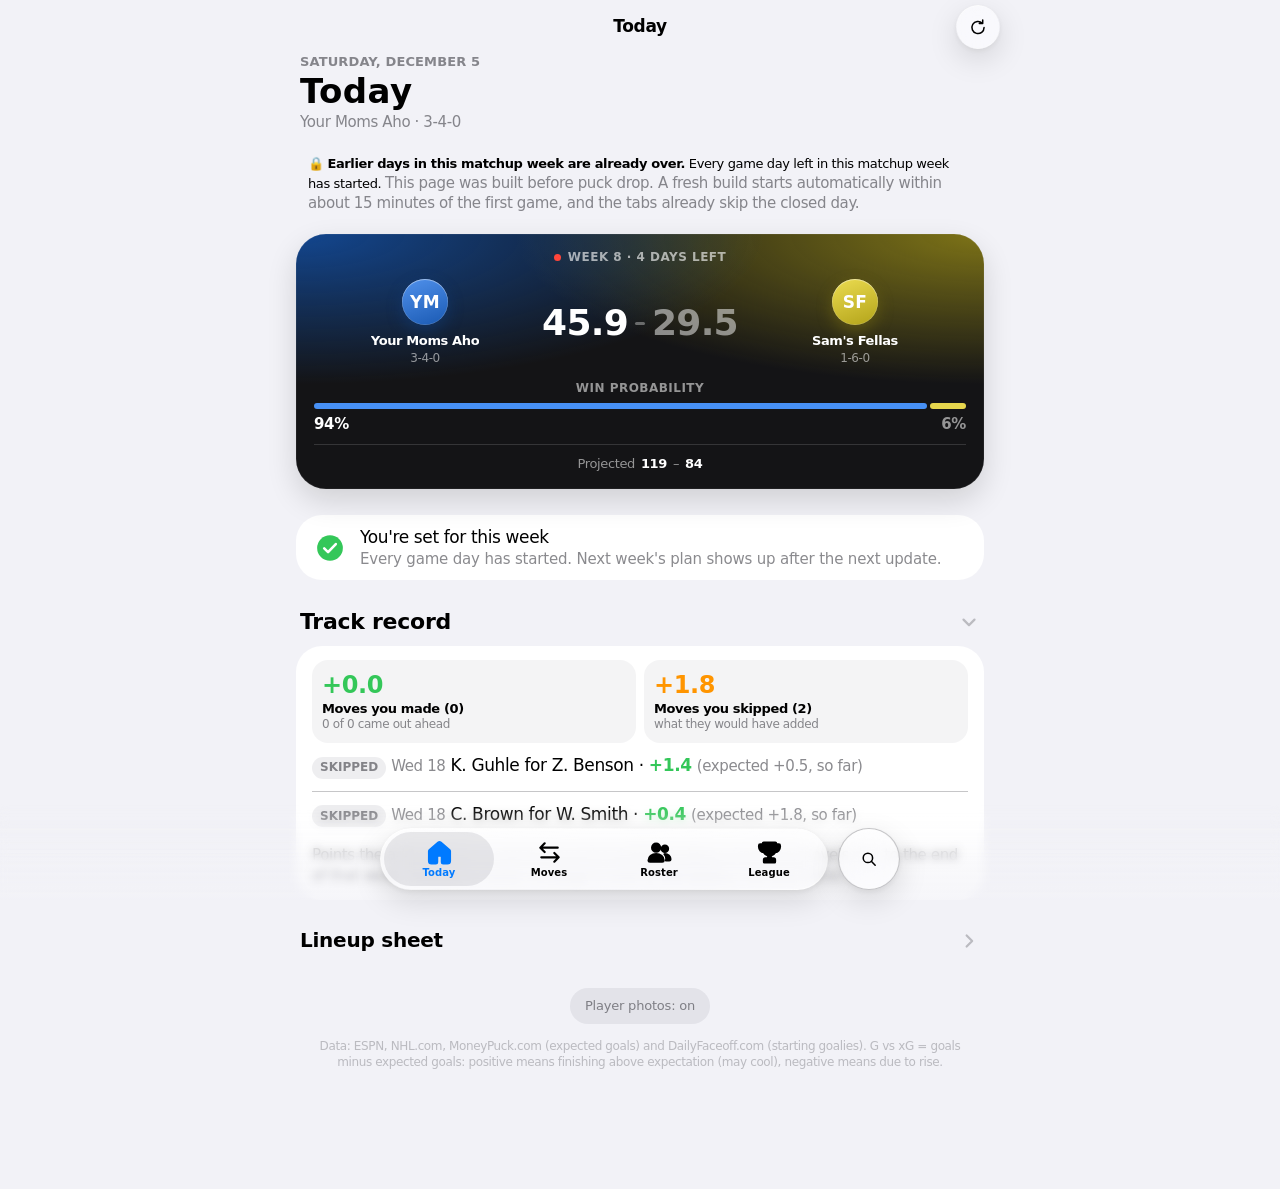
==== commit 78fff09c: "Preview build" ====
--- a/preview/index.html
+++ b/preview/index.html
@@ -1,4 +1,4 @@
-<!doctype html><html lang="en"><head><meta charset="utf-8"><meta name="robots" content="noindex"><meta name="theme-color" content="#2563eb">
+<!doctype html><html lang="en"><head><meta charset="utf-8"><meta name="robots" content="noindex"><meta name="theme-color" content="#f2f2f7" media="(prefers-color-scheme: light)"><meta name="theme-color" content="#000000" media="(prefers-color-scheme: dark)">
 <meta name="viewport" content="width=device-width,initial-scale=1,viewport-fit=cover"><link rel="manifest" href="manifest.webmanifest"><link rel="apple-touch-icon" href="apple-touch-icon.png"><link rel="icon" type="image/png" href="icon-192.png"><meta name="apple-mobile-web-app-capable" content="yes"><meta name="mobile-web-app-capable" content="yes"><meta name="apple-mobile-web-app-title" content="Fantasy Hockey"><meta name="apple-mobile-web-app-status-bar-style" content="default"><title>Fantasy Hockey Manager</title>
 <style>
 :root{--bg:#f5f6f8;--card:#fff;--text:#1d2330;--muted:#6a7385;--line:#e4e7ee;--accent:#2563eb;
@@ -248,6 +248,470 @@
 .rec{display:flex;gap:8px}.rec-t{flex:1;background:var(--soft);border-radius:12px;padding:10px}
 .rec-v{font-size:24px;font-weight:800}.rec-k{font-size:13px;font-weight:700}.rec-s{font-size:12px;color:var(--muted)}
 .rec-l li{margin:4px 0}
+
+/* =====================================================================================================
+   LIQUID GLASS (iOS 26 style)
+   ===================================================================================================== */
+:root{
+  --bg:#f2f2f7;--card:#fff;--card2:#f2f2f7;--label:#000;--label2:rgba(60,60,67,.6);--label3:rgba(60,60,67,.3);
+  --sep:rgba(60,60,67,.29);--fill:rgba(120,120,128,.2);--fill3:rgba(118,118,128,.12);--fill4:rgba(116,116,128,.08);
+  --tint:#007aff;--green:#34c759;--orange:#ff9500;--red:#ff3b30;--gray:#8e8e93;
+  --text:var(--label);--muted:var(--label2);--line:var(--sep);--accent:var(--tint);--amber:var(--orange);--soft:var(--fill4);
+  --gl-bg:rgba(255,255,255,.5);--gl-rim:rgba(255,255,255,.95);--gl-rim2:rgba(255,255,255,.35);
+  --gl-sh:0 10px 30px rgba(0,0,0,.13),0 2px 6px rgba(0,0,0,.06),inset 0 0 0 .5px rgba(0,0,0,.06);
+  --lens:rgba(118,118,128,.16);
+  --ease:cubic-bezier(.2,.8,.2,1);--spring:cubic-bezier(.3,1.32,.5,1);--soft-spring:cubic-bezier(.32,.72,0,1);
+  --sat:env(safe-area-inset-top,0px);--sab:env(safe-area-inset-bottom,0px);
+  color-scheme:light dark}
+@media (prefers-color-scheme:dark){:root{
+  --bg:#000;--card:#1c1c1e;--card2:#2c2c2e;--label:#fff;--label2:rgba(235,235,245,.6);--label3:rgba(235,235,245,.3);
+  --sep:rgba(84,84,88,.65);--fill:rgba(120,120,128,.36);--fill3:rgba(118,118,128,.24);--fill4:rgba(118,118,128,.18);
+  --tint:#0a84ff;--green:#30d158;--orange:#ff9f0a;--red:#ff453a;--gray:#98989d;
+  --gl-bg:rgba(44,44,48,.46);--gl-rim:rgba(255,255,255,.42);--gl-rim2:rgba(255,255,255,.1);
+  --gl-sh:0 10px 30px rgba(0,0,0,.5),0 2px 6px rgba(0,0,0,.3),inset 0 0 0 .5px rgba(255,255,255,.08);
+  --lens:rgba(255,255,255,.13)}}
+html{background:var(--bg);-webkit-tap-highlight-color:transparent;-webkit-text-size-adjust:100%}
+body{background:var(--bg);color:var(--label);font:17px/1.29 -apple-system,BlinkMacSystemFont,"SF Pro Text","Helvetica Neue",system-ui,sans-serif;
+  letter-spacing:-.022em;-webkit-font-smoothing:antialiased;-moz-osx-font-smoothing:grayscale;transition:background .45s}
+.num,.pc-big,.big,.team .s,.rec-v,.sb-sc,.mono,.lh-t{font-family:ui-rounded,"SF Pro Rounded",-apple-system,system-ui,sans-serif;font-variant-numeric:tabular-nums}
+.wrap{max-width:720px;margin:0 auto;padding:0 16px calc(118px + var(--sab));background:var(--bg);min-height:100vh;transform-origin:50% 0}
+.muted{color:var(--label2);font-size:15px}.why{color:var(--label2);font-size:15px}
+.good{color:var(--green);font-weight:600}.warn{color:var(--orange)}.bad{color:var(--red);font-weight:600}
+a{color:var(--tint);text-decoration:none}a.pl{color:inherit;font-weight:600}a.pl:hover{text-decoration:none}
+#title,#sub,.tabs,.ufoot #phBtn+span{display:none!important}
+::selection{background:color-mix(in srgb,var(--tint) 30%,transparent)}
+
+/* ---------- the glass material ---------- */
+.glass{position:relative;isolation:isolate;background:var(--gl-bg);
+  -webkit-backdrop-filter:blur(14px) saturate(190%);backdrop-filter:blur(14px) saturate(190%);box-shadow:var(--gl-sh)}
+.glass:before{content:'';position:absolute;inset:0;border-radius:inherit;pointer-events:none;padding:1px;z-index:2;
+  background:linear-gradient(165deg,var(--gl-rim) 0%,var(--gl-rim2) 28%,transparent 48%,transparent 62%,var(--gl-rim2) 82%,var(--gl-rim) 100%);
+  -webkit-mask:linear-gradient(#000 0 0) content-box,linear-gradient(#000 0 0);-webkit-mask-composite:xor;mask-composite:exclude}
+.glass:after{content:'';position:absolute;inset:0;border-radius:inherit;pointer-events:none;z-index:-1;
+  background:radial-gradient(140% 90% at 50% -30%,rgba(255,255,255,.32),transparent 55%)}
+@media (prefers-color-scheme:dark){.glass:after{background:radial-gradient(140% 90% at 50% -30%,rgba(255,255,255,.1),transparent 55%)}}
+svg .f{fill:currentColor}svg .s{fill:none;stroke:currentColor;stroke-width:2.1;stroke-linecap:round;stroke-linejoin:round}
+svg .k{fill:none;stroke:#fff;stroke-width:2.4;stroke-linecap:round;stroke-linejoin:round}
+
+/* ---------- glass buttons ---------- */
+.gbtn{width:44px;height:44px;border-radius:50%;border:0;padding:0;color:var(--label);display:inline-flex;align-items:center;justify-content:center;cursor:pointer;
+  transition:transform .45s var(--spring)}
+.gbtn svg{width:21px;height:21px;position:relative;z-index:3}
+.gbtn:active{transform:scale(.9);transition-duration:.12s}
+#rfbtn:disabled svg{animation:spin .9s linear infinite}
+@keyframes spin{to{transform:rotate(360deg)}}
+
+/* ---------- nav bar + large title ---------- */
+#gnav{position:fixed;top:0;left:0;right:0;z-index:50;pointer-events:none;transition:opacity .35s var(--ease)}
+#gnav .gn-row{height:54px;margin-top:var(--sat);display:flex;align-items:center;justify-content:space-between;padding:0 16px;max-width:752px;margin-left:auto;margin-right:auto}
+#gnav .gn-side{width:44px;display:flex;pointer-events:auto}.gn-r{justify-content:flex-end}
+#gnav .gn-t{font-size:17px;font-weight:600;opacity:0;transform:translateY(6px);transition:opacity .25s var(--ease),transform .35s var(--ease);letter-spacing:-.02em}
+#gnav.scrolled .gn-t{opacity:1;transform:none}
+.gn-edge{position:absolute;left:0;right:0;top:0;height:calc(var(--sat) + 76px);pointer-events:none;opacity:0;transition:opacity .3s;
+  background:linear-gradient(to bottom,color-mix(in srgb,var(--bg) 82%,transparent),color-mix(in srgb,var(--bg) 0%,transparent));
+  -webkit-backdrop-filter:blur(6px);backdrop-filter:blur(6px);
+  -webkit-mask-image:linear-gradient(to bottom,#000 55%,transparent);mask-image:linear-gradient(to bottom,#000 55%,transparent)}
+#gnav.edge .gn-edge{opacity:1}
+#lhead{padding:calc(var(--sat) + 54px) 4px 2px}
+.lh-eye{font-size:13px;font-weight:600;color:var(--label2);text-transform:uppercase;letter-spacing:.01em}
+.lh-t{font-family:-apple-system,"SF Pro Display",system-ui,sans-serif;font-size:34px;font-weight:700;letter-spacing:.012em;line-height:41px;margin:0;transform-origin:0 50%;
+  transition:transform .4s var(--spring)}
+.lh-sub{font-size:15px;color:var(--label2);margin-top:1px}
+#rfbar{position:fixed;left:50%;top:calc(var(--sat) + 60px);transform:translateX(-50%);z-index:55;margin:0!important;padding:9px 16px;border-radius:100px;
+  max-width:calc(100vw - 32px);display:flex!important;gap:10px;align-items:center;background:var(--gl-bg);box-shadow:var(--gl-sh);
+  -webkit-backdrop-filter:blur(14px) saturate(190%);backdrop-filter:blur(14px) saturate(190%);animation:dropIn .5s var(--spring)}
+#rfbar:has(#rfmsg:empty){display:none!important}
+#rfmsg{font-size:14px!important;font-weight:500;color:var(--label)!important}
+@keyframes dropIn{from{transform:translate(-50%,-30px) scale(.9);opacity:0}}
+
+/* ---------- segmented control ---------- */
+#snav{position:relative;display:flex;gap:0;background:var(--fill3);border-radius:100px;padding:3px;margin:14px 0 2px;height:38px;top:auto!important;box-shadow:none;
+  -webkit-backdrop-filter:none;backdrop-filter:none}
+#snav:empty{display:none}
+#snav .thumb{position:absolute;top:3px;bottom:3px;left:0;border-radius:100px;background:var(--card);
+  box-shadow:0 3px 8px rgba(0,0,0,.12),0 3px 1px rgba(0,0,0,.04),inset 0 0 0 .5px rgba(0,0,0,.04);
+  transition:transform .5s var(--spring),width .5s var(--spring)}
+@media (prefers-color-scheme:dark){#snav .thumb{background:#5a5a5e;box-shadow:0 3px 8px rgba(0,0,0,.3)}}
+#snav .thumb.nt{transition:none}
+#snav button{position:relative;z-index:1;flex:1;border:0;background:none!important;box-shadow:none!important;color:var(--label);font:500 14px/1 -apple-system,system-ui,sans-serif;
+  letter-spacing:-.01em;padding:0 6px;border-radius:100px;cursor:pointer;transition:transform .3s var(--spring)}
+#snav button.on{font-weight:600;color:var(--label)}
+#snav button:active{transform:scale(.95)}
+
+/* ---------- tab bar: floating glass capsule + detached search ---------- */
+#bnav{position:fixed!important;left:0!important;right:0!important;top:auto!important;bottom:0!important;z-index:60;display:flex!important;align-items:center;gap:10px;
+  padding:0 20px calc(max(10px,var(--sab) - 8px))!important;margin:0 auto!important;max-width:560px;background:none!important;border:0!important;box-shadow:none!important;
+  pointer-events:none;transition:opacity .35s var(--ease),transform .5s var(--soft-spring)}
+#bnav>*{pointer-events:auto}
+.gn-edge.bot{position:fixed;top:auto;bottom:0;height:calc(var(--sab) + 96px);opacity:1;pointer-events:none!important;
+  background:linear-gradient(to top,color-mix(in srgb,var(--bg) 70%,transparent),transparent);-webkit-backdrop-filter:blur(4px);backdrop-filter:blur(4px);
+  -webkit-mask-image:linear-gradient(to top,#000 40%,transparent);mask-image:linear-gradient(to top,#000 40%,transparent)}
+.tbcap{flex:1 1 auto;max-width:100%;height:62px;border-radius:31px;display:flex;align-items:stretch;padding:4px;overflow:hidden;
+  transition:max-width .6s var(--soft-spring),transform .4s var(--spring)}
+.tbcap .lens{position:absolute;left:0;top:4px;bottom:4px;z-index:0;transition:transform .55s var(--spring),width .55s var(--spring),opacity .3s}
+.tbcap .lens.nt{transition:none}
+.tbcap .lens:after{content:'';position:absolute;inset:0;border-radius:27px;background:var(--lens);transition:transform .4s var(--spring),background .3s,box-shadow .3s}
+.tbcap .lens.pop:after{animation:lensPop .55s var(--spring)}
+@keyframes lensPop{0%{transform:scale(.9,.92)}35%{transform:scale(1.12,1.06)}100%{transform:none}}
+.tbcap .lens.held:after{transform:scale(1.06)}
+.tbcap .lens.drag{transition:width .3s var(--spring)}
+.tbcap .lens.drag:after{transform:scale(1.22,1.18);background:rgba(255,255,255,.14);
+  box-shadow:inset 0 0 0 1px rgba(255,255,255,.7),inset 0 1px 6px rgba(255,255,255,.5),0 6px 18px rgba(0,0,0,.18);-webkit-backdrop-filter:blur(2px) saturate(160%) brightness(1.08);backdrop-filter:blur(2px) saturate(160%) brightness(1.08)}
+#bnav .tbcap button{position:relative;z-index:1;flex:1 1 0;min-width:0;display:flex;flex-direction:column;align-items:center;justify-content:center;gap:1px;border:0!important;
+  background:none!important;padding:0!important;color:var(--label)!important;font:600 10px/1.2 -apple-system,system-ui,sans-serif;letter-spacing:.01em;cursor:pointer;
+  transition:color .25s,opacity .3s,flex-grow .55s var(--soft-spring)}
+#bnav .tbcap button svg{width:27px;height:27px;transition:transform .45s var(--spring)}
+#bnav .tbcap button svg .s{stroke-width:2.3}
+#bnav .tbcap button.on,#bnav .tbcap button.hov{color:var(--tint)!important}
+#bnav .tbcap button:active svg{transform:scale(.86)}
+#bnav .tbcap button span{transition:opacity .25s}
+.tbsearch{flex:none;width:62px;height:62px;border-radius:50%;border:0;padding:0;color:var(--label);display:flex;align-items:center;justify-content:center;cursor:pointer;
+  transition:transform .45s var(--spring),color .25s}
+.tbsearch svg{width:26px;height:26px;position:relative;z-index:3}.tbsearch svg .s{stroke-width:2.4}
+.tbsearch.on{color:var(--tint)}.tbsearch:active{transform:scale(.9)}
+#bnav .bdg{position:absolute;top:3px;left:calc(50% + 6px);min-width:18px;height:18px;line-height:18px;padding:0 5px;border-radius:9px;background:var(--red);color:#fff;
+  font:600 12px/18px -apple-system,system-ui,sans-serif;text-align:center;z-index:4}
+/* minimized while scrolling down: only the current tab, as a circle */
+#bnav.min .tbcap{max-width:62px}
+#bnav.min .tbcap button:not(.on){flex-grow:0.0001;opacity:0;pointer-events:none}
+#bnav.min .tbcap button span,#bnav.min .bdg{opacity:0}
+#bnav.min .lens{opacity:0}
+#bnav.min{justify-content:space-between}
+
+/* ---------- sheet open: the page steps back ---------- */
+html.sheet-on,html.sheet-on body{background:#000}
+html.sheet-on .wrap{transform:translateY(calc(var(--sp,0) * (var(--sat) + 10px))) scale(calc(1 - var(--sp,0) * .075));
+  clip-path:inset(var(--clipy,0px) 0 0 0 round calc(var(--sp,0) * 14px));overflow:hidden}
+html.sh-anim .wrap{transition:transform .5s var(--soft-spring),clip-path .5s var(--soft-spring)}
+html.sheet-on #gnav,html.sheet-on #bnav,html.sheet-on #rfbar{opacity:0;pointer-events:none}
+#modal{display:none;position:fixed;inset:0;z-index:100;padding:0!important;align-items:flex-end!important;justify-content:center;background:none!important;
+  -webkit-backdrop-filter:none;backdrop-filter:none;animation:none}
+#modal:before{content:'';position:fixed;inset:0;background:#000;opacity:calc(var(--sp,0) * .22);transition:opacity .5s var(--soft-spring)}
+#modal.open{display:flex}
+#modal .box{position:relative;width:100%;max-width:720px;height:calc(100dvh - var(--sat) - 10px);max-height:none!important;margin:0 auto;border-radius:38px 38px 0 0;
+  background:var(--card);padding:0 20px calc(34px + var(--sab));overflow-y:auto;overscroll-behavior:contain;-webkit-overflow-scrolling:touch;
+  transition:transform .5s var(--soft-spring);box-shadow:0 -1px 0 rgba(255,255,255,.04),0 -8px 40px rgba(0,0,0,.18);animation:none}
+#modal .box:before{display:none}
+#modal .grab{position:sticky;top:0;z-index:5;height:20px;margin:0 -20px;background:var(--card)}
+#modal .grab:after{content:'';position:absolute;left:50%;top:7px;width:36px;height:5px;margin-left:-18px;border-radius:3px;background:var(--label3)}
+#modal .mhead{position:sticky;top:20px;z-index:4;background:var(--card);margin:0 -20px 6px;padding:4px 20px 12px;display:flex;align-items:center;gap:12px}
+#modal .mhead .av{width:56px;height:56px;margin:0}
+#modal .mhead .x{margin-left:auto;width:40px;height:40px;min-width:40px!important;min-height:40px!important;font-size:0!important;flex:none;color:var(--label)}
+#modal .mhead .x svg{width:17px;height:17px}#modal .mhead .x svg .s{stroke-width:2.6}
+#modal .pc-id b{font-size:22px;font-weight:700;letter-spacing:-.01em}
+#modal .pc-id .muted{font-size:15px}
+
+/* ---------- views: crossfade / slide ---------- */
+.usub.enter{animation:vIn .32s var(--ease) both}
+.usub.enter-r{animation:vInR .42s var(--soft-spring) both}
+.usub.enter-l{animation:vInL .42s var(--soft-spring) both}
+@keyframes vIn{from{opacity:0;transform:translateY(6px)}}
+@keyframes vInR{from{opacity:0;transform:translateX(28px)}}
+@keyframes vInL{from{opacity:0;transform:translateX(-28px)}}
+
+/* ---------- sections (inset grouped) ---------- */
+.card{background:none!important;border:0!important;box-shadow:none!important;padding:0!important;margin:28px 0 0!important;border-radius:0}
+.card>h2,.card.collapsible>h2{display:flex;align-items:center;justify-content:space-between;gap:10px;margin:0 0 9px!important;padding:0 4px;
+  font-size:22px;font-weight:700;letter-spacing:-.012em;text-transform:none;color:var(--label);cursor:pointer;-webkit-user-select:none;user-select:none}
+.card.collapsible>h2:after{display:none!important}
+.hchev{width:22px;height:22px;color:var(--label3);flex:none;transform:rotate(90deg);transition:transform .45s var(--spring)}
+.hchev svg{width:100%;height:100%}.hchev svg .s{stroke-width:2.8}
+.card.closed>h2 .hchev{transform:rotate(0)}
+.card.closed>h2{margin-bottom:0!important;font-size:20px;font-weight:600;color:var(--label)}
+.card>.cbody,.card.collapsible.closed>.cbody{display:grid!important;grid-template-rows:1fr;transition:grid-template-rows .5s var(--soft-spring),opacity .35s var(--ease)}
+.card.collapsible.closed>.cbody{grid-template-rows:0fr;opacity:0}
+.cin{min-height:0;overflow:hidden;background:var(--card);border-radius:26px;padding:14px 16px;transition:padding .5s var(--soft-spring)}
+.card.closed .cin{padding-top:0;padding-bottom:0}
+.card[data-ut="Today"]>h2{display:none!important}
+.card[data-ut="Today"]{margin-top:12px!important}
+.card[data-ut="Today"] .cin{background:none;padding:0;border-radius:0;overflow:visible}
+.cin>.muted:last-child,.cin>.muted:first-child{line-height:1.35}
+.cin h3{font-size:17px;font-weight:600;margin:6px 0}
+
+/* ---------- Today: scoreboard ---------- */
+.sb{position:relative;overflow:hidden;color:#fff;border-radius:30px;padding:16px 18px 16px;
+  background:radial-gradient(110% 95% at 0% 0%,hsl(var(--h1) 85% 46% / .62),transparent 62%),radial-gradient(110% 95% at 100% 0%,hsl(var(--h2) 80% 46% / .55),transparent 62%),#141416;
+  box-shadow:inset 0 0 0 .5px rgba(255,255,255,.1),0 12px 30px rgba(0,0,0,.14);animation:sbIn .7s var(--soft-spring) both}
+@keyframes sbIn{from{opacity:0;transform:translateY(12px) scale(.98)}}
+.sb-top{display:flex;align-items:center;justify-content:center;gap:7px;font-size:12px;font-weight:600;letter-spacing:.04em;text-transform:uppercase;color:rgba(255,255,255,.62)}
+.sb-live{width:7px;height:7px;border-radius:50%;background:#ff453a;box-shadow:0 0 0 0 rgba(255,69,58,.6);animation:live 2s infinite}
+@keyframes live{70%{box-shadow:0 0 0 7px rgba(255,69,58,0)}100%{box-shadow:0 0 0 0 rgba(255,69,58,0)}}
+.sb-row{display:grid;grid-template-columns:1fr auto 1fr;align-items:center;gap:6px;margin:14px 0 4px}
+.sb-tm{display:flex;flex-direction:column;align-items:center;text-align:center;min-width:0}
+.mono{width:54px;height:54px;border-radius:50%;display:flex;align-items:center;justify-content:center;font-size:20px;font-weight:700;letter-spacing:.02em;color:#fff;
+  background:linear-gradient(160deg,hsl(var(--h) 80% 62%),hsl(var(--h) 75% 40%));box-shadow:inset 0 1px 0 rgba(255,255,255,.35),inset 0 0 0 .5px rgba(255,255,255,.25),0 6px 16px hsl(var(--h) 80% 30% / .45)}
+.sb-n{font-size:13px;font-weight:600;line-height:1.2;margin-top:8px;display:-webkit-box;-webkit-line-clamp:2;-webkit-box-orient:vertical;overflow:hidden}
+.sb-r{font-size:12px;color:rgba(255,255,255,.55);margin-top:2px;font-variant-numeric:tabular-nums}
+.sb-sc{display:flex;align-items:center;gap:10px;font-size:46px;font-weight:700;letter-spacing:-.02em;line-height:1}
+.sb-sc .dim{opacity:.5}.sb-d{width:10px;height:3px;border-radius:2px;background:rgba(255,255,255,.35)}
+.wp{margin-top:14px}
+.wp-h{font-size:12px;font-weight:600;letter-spacing:.04em;text-transform:uppercase;color:rgba(255,255,255,.55);margin-bottom:7px;text-align:center}
+.wp-bar{display:flex;gap:3px;height:6px}
+.wp-bar i{display:block;height:100%;border-radius:3px}
+.wp-bar .a{width:var(--w);background:hsl(var(--h1) 90% 62%);animation:grow 1.1s .15s var(--soft-spring) both}
+.wp-bar .b{flex:1;background:hsl(var(--h2) 75% 60%)}
+@keyframes grow{from{width:50%}}
+.wp-l{display:flex;justify-content:space-between;margin-top:6px;font-size:15px;font-variant-numeric:tabular-nums}
+.wp-l span:last-child{color:rgba(255,255,255,.55)}
+.sb-ft{display:flex;justify-content:center;gap:6px;margin-top:10px;padding-top:11px;border-top:.5px solid rgba(255,255,255,.14);font-size:13px;color:rgba(255,255,255,.55)}
+.sb-ft b{color:#fff;font-weight:600;font-variant-numeric:tabular-nums}
+
+/* ---------- Today: grouped rows ---------- */
+.sec{margin-top:26px}
+.sec-h{display:flex;align-items:baseline;justify-content:space-between;padding:0 4px 9px;font-size:22px;font-weight:700;letter-spacing:-.012em}
+.sec-r{display:inline-flex;align-items:center;gap:5px;font-size:15px;font-weight:400;color:var(--label2);letter-spacing:-.01em}
+.sec-r svg{width:15px;height:15px}
+.sec-f{display:flex;align-items:center;gap:10px;padding:8px 16px 0;font-size:13px;color:var(--label2)}
+.mdots{display:inline-flex;gap:3px}.mdots i{width:13px;height:6px;border-radius:3px;background:var(--tint)}.mdots i.u{background:var(--fill)}
+.grp{background:var(--card);border-radius:26px;overflow:hidden}
+.grp>.row,.rxi.nest>.row{position:relative;display:flex;align-items:center;gap:12px;width:100%;min-height:62px;padding:11px 16px;text-align:left;border:0;background:none;
+  color:var(--label);font:inherit;cursor:default;transition:background .25s}
+.grp>.row[data-exp],.grp>button.row,.rxi.nest>.row[data-exp]{cursor:pointer}
+.grp>.row[data-exp]:active,.grp>button.row:active,.rxi.nest>.row:active{background:var(--fill4);transition:none}
+.grp>.row:not(:first-child):before,.grp>.rx+.row:before,.rxi.nest>.row:not(:first-child):before{content:'';position:absolute;top:0;left:64px;right:0;height:.5px;background:var(--sep)}
+.row-m{flex:1;min-width:0}
+.row-t{font-size:17px;line-height:22px;letter-spacing:-.022em}
+.row-s{font-size:15px;line-height:20px;color:var(--label2);letter-spacing:-.012em;margin-top:1px}
+.ric{width:36px;height:36px;flex:none;display:flex;align-items:center;justify-content:center;color:var(--tint)}
+.ric svg{width:30px;height:30px}.ric.ok{color:var(--green)}.ric.wn{color:var(--orange)}.ric.bd{color:var(--red)}.ric.gy{color:var(--gray)}
+.ric.gy svg,.ric:not(.ok):not(.wn):not(.bd) svg{width:24px;height:24px}
+.rchev{width:14px;height:14px;flex:none;color:var(--label3);transition:transform .45s var(--spring)}
+.rchev svg{width:100%;height:100%}.rchev svg .s{stroke-width:3}
+.row.open>.rchev{transform:rotate(90deg)}
+.badge{flex:none;display:inline-flex;align-items:center;height:24px;padding:0 9px;border-radius:12px;font-size:13px;font-weight:600;letter-spacing:-.01em}
+.b-strong,.b-start{color:var(--green);background:color-mix(in srgb,var(--green) 16%,transparent)}
+.b-lean{color:var(--tint);background:color-mix(in srgb,var(--tint) 15%,transparent)}
+.b-optional{color:var(--label2);background:var(--fill3)}
+.b-bench{color:var(--red);background:color-mix(in srgb,var(--red) 14%,transparent)}
+.b-risky{color:var(--orange);background:color-mix(in srgb,var(--orange) 16%,transparent)}
+.rx{display:grid;grid-template-rows:0fr;transition:grid-template-rows .5s var(--soft-spring)}
+.rx.open{grid-template-rows:1fr}
+.rxi{min-height:0;overflow:hidden;padding:0 16px 0 76px;opacity:0;transition:opacity .3s var(--ease),padding .5s var(--soft-spring)}
+.rx.open>.rxi{opacity:1;padding-bottom:14px}
+.rxi.nest{padding:0;background:color-mix(in srgb,var(--fill4) 60%,transparent)}
+.rx.open>.rxi.nest{padding-bottom:0}
+.rx-why{margin:0 0 10px;font-size:15px;line-height:20px;color:var(--label2)}
+.rx-n{font-size:13px;color:var(--label2);margin-bottom:6px}.rx-n.warn{color:var(--orange)}
+.rx-act{display:flex;gap:8px;flex-wrap:wrap}
+.rav{position:relative;display:inline-flex;flex:none;width:40px;height:40px}
+.rav .av{width:100%!important;height:100%!important;margin:0!important;background:var(--fill3)}
+.rav .av .tl{width:17px!important;height:17px!important;right:-4px!important;bottom:-3px!important;box-shadow:0 0 0 1.5px var(--card)!important;background:var(--card)}
+.mvr-av{position:relative;flex:none;width:52px;height:46px}
+.mvr-av .rav:first-child{position:absolute;left:0;top:0;width:40px;height:40px}
+.mvr-av .rav:last-child{position:absolute;right:0;bottom:0;width:26px;height:26px;border-radius:50%;box-shadow:0 0 0 2px var(--card)}
+.mvr-av .rav .tl{display:none}
+.rb{position:absolute;z-index:3;width:16px;height:16px;border-radius:50%;display:flex;align-items:center;justify-content:center;box-shadow:0 0 0 2px var(--card)}
+.rb svg{width:12px;height:12px}.rb svg .k{stroke-width:3.4}
+.rb.add{background:var(--green);left:-3px;top:-3px}.rb.drop{background:var(--red);right:-5px;bottom:-4px;width:13px;height:13px}
+.rb.drop svg{width:10px;height:10px}
+
+/* ---------- buttons, chips, fields ---------- */
+.chip-btn,.kp,.gbtn2,.pc-vs .pc-swap{display:inline-flex;align-items:center;justify-content:center;min-height:36px;padding:0 15px;border:0!important;border-radius:100px;
+  background:var(--fill3)!important;color:var(--tint)!important;font:600 15px/1 -apple-system,system-ui,sans-serif;letter-spacing:-.015em;cursor:pointer;box-shadow:none!important;
+  transition:transform .4s var(--spring),background .25s,color .25s}
+.chip-btn:active,.kp:active,.gbtn2:active,.pc-swap:active{transform:scale(.94);transition-duration:.1s}
+.kp.on{background:transparent!important;color:var(--label2)!important}
+.stchips .chip-btn,.controls .chip-btn,#rosterPos .chip-btn,#faPos .chip-btn,.chips .chip-btn{color:var(--label)!important;font-weight:500}
+.stchips .chip-btn.on,.controls .chip-btn.on,#rosterPos .chip-btn.on,#faPos .chip-btn.on,.chips .chip-btn.on,.chip-btn.on{background:var(--label)!important;color:var(--card)!important;font-weight:600}
+.goto{display:flex;gap:8px;flex-wrap:wrap;margin-top:12px}
+input[type=text],input[type=search]{-webkit-appearance:none;appearance:none;height:40px;border:0!important;border-radius:12px;background:var(--fill3) no-repeat 11px 50%/17px 17px;
+  background-image:url("data:image/svg+xml,%3Csvg xmlns='http://www.w3.org/2000/svg' viewBox='0 0 28 28'%3E%3Ccircle cx='12.3' cy='12.3' r='7.3' fill='none' stroke='%238e8e93' stroke-width='2.6'/%3E%3Cpath d='M17.6 17.6l6 6' stroke='%238e8e93' stroke-width='2.6' stroke-linecap='round'/%3E%3C/svg%3E");
+  padding:0 12px 0 35px!important;font:17px -apple-system,system-ui,sans-serif;letter-spacing:-.02em;color:var(--label)}
+input[type=text]::placeholder{color:var(--label2)}
+input[type=text]:focus{outline:none;box-shadow:0 0 0 2px color-mix(in srgb,var(--tint) 45%,transparent)}
+select{-webkit-appearance:none;appearance:none;height:36px;border:0!important;border-radius:100px;background:var(--fill3) no-repeat right 11px center/11px 14px;
+  background-image:url("data:image/svg+xml,%3Csvg xmlns='http://www.w3.org/2000/svg' viewBox='0 0 11 14'%3E%3Cpath d='M2 5l3.5-3L9 5M2 9l3.5 3L9 9' fill='none' stroke='%238e8e93' stroke-width='1.8' stroke-linecap='round' stroke-linejoin='round'/%3E%3C/svg%3E");
+  padding:0 30px 0 14px!important;font:500 15px -apple-system,system-ui,sans-serif;color:var(--label)}
+input[type=checkbox]{-webkit-appearance:none;appearance:none;position:relative;width:51px;height:31px;border-radius:16px;background:var(--fill);vertical-align:middle;margin:0 8px 0 0;
+  cursor:pointer;transition:background .3s var(--ease);flex:none}
+input[type=checkbox]:before{content:'';position:absolute;top:2px;left:2px;width:27px;height:27px;border-radius:14px;background:#fff;
+  box-shadow:0 3px 8px rgba(0,0,0,.15),0 3px 1px rgba(0,0,0,.06);transition:transform .45s var(--spring),width .3s var(--spring)}
+input[type=checkbox]:checked{background:var(--green)}
+input[type=checkbox]:checked:before{transform:translateX(20px)}
+input[type=checkbox]:active:before{width:33px}input[type=checkbox]:checked:active:before{transform:translateX(14px)}
+.controls{display:flex;flex-wrap:wrap;gap:10px;align-items:center;margin:2px 0 12px}
+.controls label{display:inline-flex;align-items:center;font-size:15px;color:var(--label)}
+.controls input[type=text]{flex:1 1 100%}
+.stchips{gap:8px;padding:2px 0 10px}
+
+/* ---------- lists inside sections ---------- */
+.pbl{list-style:none;padding:0;margin:0}.pbl>li{position:relative;margin:0;padding:12px 0;border-top:.5px solid var(--sep)}.pbl>li:first-child{border-top:0}
+.pbl li.mvli{margin:0}
+.pbh{font-size:13px;font-weight:600;letter-spacing:-.005em;text-transform:uppercase;color:var(--label2);border-top:0!important;margin:20px 0 4px!important;padding-top:0!important}
+.pbh:first-child{margin-top:4px!important}
+.srow,.tfr,.g,.step,.pc-r{border-top:.5px solid var(--sep)!important}
+.srow:first-of-type,.tfr:first-of-type,.g:first-of-type{border-top:0!important}
+.step .num{background:var(--tint)!important;width:24px;height:24px;font-size:13px}
+.sgh,.tfh,.tdk,.pc-h{font-size:13px!important;font-weight:600!important;text-transform:uppercase;letter-spacing:-.005em!important;color:var(--label2)!important;margin:18px 0 6px!important}
+.verdict{background:var(--fill4);border-radius:16px;padding:12px 14px;font-weight:500;font-size:15px}
+.pill{display:inline-flex;align-items:center;height:22px;padding:0 8px;border-radius:11px;font-size:12px;font-weight:600;letter-spacing:0}
+.pill.start{color:var(--green)!important;background:color-mix(in srgb,var(--green) 16%,transparent)}
+.pill.risky{color:var(--orange)!important;background:color-mix(in srgb,var(--orange) 16%,transparent)}
+.pill.bench{color:var(--red)!important;background:color-mix(in srgb,var(--red) 14%,transparent)}
+.pill.done{color:var(--label2)!important;background:var(--fill3)}
+.cf{display:inline-flex;align-items:center;height:22px;padding:0 8px;border-radius:11px;font-size:12px;font-weight:600;letter-spacing:0;text-transform:none}
+.cf-strong{color:var(--green)!important;background:color-mix(in srgb,var(--green) 16%,transparent)}
+.cf-lean{color:var(--tint)!important;background:color-mix(in srgb,var(--tint) 15%,transparent)}
+.cf-optional{color:var(--label2)!important;background:var(--fill3)}
+.mv{background:none!important;border:0!important;border-radius:0;padding:12px 0!important;margin:0!important;border-top:.5px solid var(--sep)!important}
+.cin>.mv:first-child,.step .mv{border-top:0!important}
+.mv-top{font-size:13px;margin-bottom:6px;color:var(--label2)}
+.mv-sw{font-size:17px;line-height:1.45}.mv-k{font-size:12px;font-weight:600;color:var(--label2);min-width:42px;letter-spacing:.01em}
+.mv-why{font-size:15px;color:var(--label2);margin-top:6px}
+.chip,.res .box,.cell,.pc-t,.listbox,.rec-t,.pc-vs{border:0!important;background:var(--fill4)!important;border-radius:16px}
+.tag{border-radius:6px;background:var(--orange)}
+details>summary{cursor:pointer}
+.pc-det{border-top:.5px solid var(--sep)!important}.pc-det>summary{color:var(--tint)!important;font-size:15px!important;font-weight:600!important}
+.av{background:var(--fill3)}.av .tl{background:var(--card);box-shadow:0 0 0 1px var(--card)}
+
+/* ---------- tables ---------- */
+table{font-size:15px;border-collapse:collapse}
+th{font-size:12px;font-weight:600;color:var(--label2);text-transform:uppercase;letter-spacing:0;border-bottom:.5px solid var(--sep)!important}
+td{border-bottom:.5px solid var(--sep)!important}tr:last-child td{border-bottom:0!important}
+.scroll{margin:0 -16px;padding:0 16px}
+.scroll td:first-child,.scroll th:first-child{background:var(--card)!important;box-shadow:none!important}
+.me td{font-weight:600}
+
+/* ---------- player sheet contents ---------- */
+.pc-big{font-size:58px;font-weight:700;letter-spacing:-.02em}
+.pc-k{font-size:13px;font-weight:600;color:var(--label2);letter-spacing:0}
+.pc-chip{border-radius:12px;font-weight:600}
+.pc-up{color:var(--green);background:color-mix(in srgb,var(--green) 15%,transparent)}
+.pc-down{color:var(--orange);background:color-mix(in srgb,var(--orange) 15%,transparent)}
+.pc-tiles{gap:10px}.pc-t{padding:12px 8px}.pc-tv{font-size:20px;font-weight:700;font-family:ui-rounded,-apple-system,system-ui,sans-serif}
+.pc-inj{border-radius:14px}
+
+/* ---------- toast, footer, banners ---------- */
+#kptoast{top:calc(var(--sat) + 10px)!important;bottom:auto!important;left:50%;transform:translate(-50%,-80px) scale(.92)!important;border-radius:100px!important;
+  padding:12px 20px!important;font-size:15px!important;font-weight:500;color:var(--label)!important;background:var(--gl-bg)!important;box-shadow:var(--gl-sh)!important;
+  -webkit-backdrop-filter:blur(18px) saturate(190%);backdrop-filter:blur(18px) saturate(190%);transition:transform .55s var(--spring),opacity .3s!important;z-index:120!important;max-width:calc(100vw - 32px)}
+#kptoast.on{transform:translate(-50%,0) scale(1)!important}
+#appbar .card,#lockbar .card{margin:12px 0 0!important}
+#appbar .cin,#lockbar .cin{font-size:15px}
+.ufoot{margin:34px 0 0!important;justify-content:center}
+.ufoot .chip-btn{color:var(--label2)!important;font-weight:500;font-size:13px}
+.wrap>.muted:last-of-type{font-size:12px;color:var(--label3);text-align:center;margin:14px 8px 0!important;line-height:1.4}
+@media (prefers-reduced-motion:reduce){*,*:before,*:after{animation-duration:.01ms!important;animation-iteration-count:1!important;transition-duration:.01ms!important}}
+#bnav .tbsearch{flex:none!important;width:62px;height:62px;border-radius:50%!important;padding:0!important;background:var(--gl-bg)!important;color:var(--label)!important;flex-direction:row}
+#bnav .tbsearch.on{color:var(--tint)!important}
+.sb-row{grid-template-columns:minmax(0,1fr) auto minmax(0,1fr)}
+.sb-sc{font-size:40px;gap:8px}
+.mono{width:50px;height:50px;font-size:18px}
+#gnav .gn-row{position:relative;z-index:1}
+#modal .mhead{flex-wrap:nowrap!important}
+#modal .pc-id{flex:1;min-width:0}
+#modal .box{height:calc(100dvh - var(--sat) - 24px)}
+/* list selection: iOS checkmark circles, switches only for settings-style toggles */
+.listbox input[type=checkbox]{width:22px;height:22px;border-radius:50%;background:transparent;box-shadow:inset 0 0 0 1.5px var(--label3);margin:0 10px 0 0}
+.listbox input[type=checkbox]:before{display:none}
+.listbox input[type=checkbox]:checked{background:var(--tint) no-repeat center/13px;box-shadow:none;
+  background-image:url("data:image/svg+xml,%3Csvg xmlns='http://www.w3.org/2000/svg' viewBox='0 0 14 14'%3E%3Cpath d='M2.5 7.4l3 2.9 6-6.3' fill='none' stroke='%23fff' stroke-width='2.2' stroke-linecap='round' stroke-linejoin='round'/%3E%3C/svg%3E")}
+.listbox{padding:4px 12px!important}.listbox .opt{display:flex;align-items:center;padding:9px 0;border-top:.5px solid var(--sep);font-size:15px}.listbox .opt:first-child{border-top:0}
+.sb-sc{font-size:36px;gap:7px}.mono{width:46px;height:46px;font-size:17px}
+.tbcap .lens.drag:after{background:rgba(255,255,255,.04)!important;-webkit-backdrop-filter:saturate(170%) contrast(1.05);backdrop-filter:saturate(170%) contrast(1.05);
+  box-shadow:inset 0 0 0 1.2px rgba(255,255,255,.95),inset 0 2px 3px rgba(255,255,255,.9),inset 0 -2px 6px rgba(0,0,0,.06),0 8px 22px rgba(0,0,0,.16)!important}
+@media (prefers-color-scheme:dark){.tbcap .lens.drag:after{box-shadow:inset 0 0 0 1px rgba(255,255,255,.55),inset 0 2px 3px rgba(255,255,255,.3),0 8px 22px rgba(0,0,0,.5)!important}}
+#tbcap.dragging button.on:not(.hov){color:var(--label)!important}
+
+/* ---------- player card: Overview / Game log segmented control ---------- */
+.pcseg{position:relative;display:flex;background:var(--fill3);border-radius:100px;padding:3px;height:36px;margin:2px 0 14px}
+.pcseg .th{position:absolute;top:3px;bottom:3px;left:3px;width:calc(50% - 3px);border-radius:100px;background:var(--card);
+  box-shadow:0 3px 8px rgba(0,0,0,.12),0 3px 1px rgba(0,0,0,.04);transition:transform .5s var(--spring)}
+@media (prefers-color-scheme:dark){.pcseg .th{background:#5a5a5e;box-shadow:0 3px 8px rgba(0,0,0,.3)}}
+.pcseg.two .th{transform:translateX(100%)}
+.pcseg button{position:relative;z-index:1;flex:1;border:0;background:none;color:var(--label);font:500 14px/1 -apple-system,system-ui,sans-serif;letter-spacing:-.01em;border-radius:100px;cursor:pointer}
+.pcseg button.on{font-weight:600}
+#pcOv,#pcGl{animation:pcIn .32s var(--ease)}
+@keyframes pcIn{from{opacity:0;transform:translateY(4px)}}
+#modal .box.sw-in>*:not(.grab){animation:pcIn .3s var(--ease)}
+.pc-acts{display:flex;gap:8px;margin:12px 0 2px}
+.cm-btn svg{width:17px;height:17px;margin-right:6px;flex:none}.cm-btn svg .s{stroke:currentColor;stroke-width:2.6;fill:none;stroke-linecap:round}
+.rx-act .cm-btn,.mv-act .cm-btn{margin-left:6px}
+
+/* ---------- game log ---------- */
+.gl-say{font-size:14px;color:var(--label2);margin:10px 2px 0;line-height:1.4}
+.gl-wait,.gl-none{padding:28px 6px;text-align:center;color:var(--label2);font-size:15px}
+.spin{display:inline-block;width:16px;height:16px;margin-right:8px;vertical-align:-3px;border-radius:50%;border:2px solid var(--fill);border-top-color:var(--tint);animation:spin .8s linear infinite}
+@keyframes spin{to{transform:rotate(360deg)}}
+.glc-w{background:var(--fill4);border-radius:16px;padding:12px 10px 6px}
+.glc{display:block;width:100%;height:auto;overflow:visible}
+.glc rect{transform-box:fill-box;transform-origin:bottom;animation:barUp .55s var(--spring) both}
+@keyframes barUp{from{transform:scaleY(0)}}
+.glc-hi{fill:var(--green)}.glc-lo{fill:var(--gray);opacity:.55}.glc-neg{fill:var(--red);opacity:.8}
+.glc-base{stroke:var(--sep);stroke-width:1}
+.glc-proj{stroke:var(--tint);stroke-width:1.5;stroke-dasharray:4 4}
+.glc-pl{fill:var(--tint);font:600 10px -apple-system,system-ui,sans-serif;text-anchor:end}
+.glc-v{fill:var(--label);font:600 10px ui-rounded,-apple-system,system-ui,sans-serif;text-anchor:middle}
+.glc-d{fill:var(--label2);font:500 9px -apple-system,system-ui,sans-serif;text-anchor:middle}
+.glt-w{background:var(--fill4);border-radius:16px;padding:4px 6px;overflow-x:auto}
+.glt{width:100%;font-size:13px;font-variant-numeric:tabular-nums;border-collapse:collapse}
+.glt th{font-size:11px;font-weight:600;color:var(--label2);text-transform:uppercase;letter-spacing:.02em;padding:8px 3px 6px;border-bottom:.5px solid var(--sep)!important;text-align:center;white-space:nowrap}
+.glt td{padding:9px 3px;border-bottom:.5px solid var(--sep)!important;text-align:center;white-space:nowrap}
+.glt tr:last-child td{border-bottom:0!important}
+.glt th:nth-child(-n+2),.glt td:nth-child(-n+2){text-align:left}
+.glt td:first-child{color:var(--label2)}
+.glt-nx td{color:var(--label2);font-style:normal}.glt-nx td:last-child{text-align:left}
+.glp{display:inline-block;min-width:36px;padding:3px 6px;border-radius:8px;font-weight:700;background:var(--fill3)}
+.glp.hi{background:color-mix(in srgb,var(--green) 18%,transparent);color:var(--green)}
+.glp.neg{background:color-mix(in srgb,var(--red) 15%,transparent);color:var(--red)}
+.glt-more{margin-top:10px;width:100%}
+
+/* ---------- compare ---------- */
+.cm-top{display:grid;grid-template-columns:1fr 44px 1fr;align-items:start;gap:4px;margin:4px 0 14px}
+.cm-p{display:flex;flex-direction:column;align-items:center;text-align:center;min-width:0}
+.cm-p .av{width:72px;height:72px;margin:0 0 8px}
+.cm-n{font-size:17px;font-weight:700;color:var(--label)!important;text-decoration:none;line-height:1.2;letter-spacing:-.01em}
+.cm-s{font-size:13px;color:var(--label2);margin-top:2px}
+.cm-tag{margin-top:6px;font-size:12px;font-weight:600;padding:3px 9px;border-radius:100px;background:var(--fill3);color:var(--label2);max-width:100%;overflow:hidden;text-overflow:ellipsis;white-space:nowrap}
+.cm-tag.mine{background:color-mix(in srgb,var(--tint) 14%,transparent);color:var(--tint)}
+.cm-inj{margin-top:4px;font-size:12px;font-weight:600;color:var(--red)}
+.cm-chg{margin-top:6px;border:0;background:none;color:var(--tint);font:500 14px -apple-system,system-ui,sans-serif;cursor:pointer;padding:4px 8px}
+.cm-empty{justify-content:center;min-height:120px}
+.cm-vsx{align-self:center;margin-top:-30px;width:40px;height:40px;border-radius:50%;border:0;background:var(--fill3);color:var(--label2);font:600 13px -apple-system,system-ui,sans-serif;
+  display:flex;align-items:center;justify-content:center;cursor:pointer;transition:transform .45s var(--spring)}
+.cm-vsx:active{transform:rotate(180deg) scale(.9)}
+.cm-vsx svg{width:20px;height:20px;transform:rotate(90deg)}.cm-vsx svg .s{stroke:currentColor;stroke-width:2.4;fill:none;stroke-linecap:round;stroke-linejoin:round}
+.cm-ver{background:var(--fill4);border-radius:16px;padding:14px 16px;text-align:center}
+.cm-vl{font-size:19px;font-weight:700;letter-spacing:-.01em}
+.cm-vs{font-size:14px;color:var(--label2);margin-top:4px;line-height:1.4}
+.cm-note{font-size:13px;color:var(--orange);margin-top:8px;text-align:center;line-height:1.4}
+.cm-rows{margin-top:10px}
+.cm-r{display:grid;grid-template-columns:72px 1fr 72px;align-items:center;padding:11px 0 9px;border-bottom:.5px solid var(--sep)}
+.cm-r:last-child{border-bottom:0}
+.cm-v{font:600 17px ui-rounded,-apple-system,system-ui,sans-serif;font-variant-numeric:tabular-nums;color:var(--label2)}
+.cm-v.r{text-align:right}.cm-v.w{color:var(--label);font-weight:800}
+.cm-k{text-align:center;font-size:13px;font-weight:600;color:var(--label);line-height:1.25}
+.cm-k span{display:block;font-weight:400;font-size:11px;color:var(--label2);margin-top:1px}
+.cm-bar{grid-column:1/-1;display:flex;gap:4px;margin-top:7px;height:4px}
+.cm-bar i{flex:1;position:relative;border-radius:2px;background:var(--fill4);overflow:hidden}
+.cm-bar i:after{content:'';position:absolute;top:0;bottom:0;right:0;width:var(--w);border-radius:2px;background:var(--gray);opacity:.45;transition:width .6s var(--spring)}
+.cm-bar i.b:after{right:auto;left:0}
+.cm-bar i.w:after{background:var(--tint);opacity:1}
+.cm-lg{display:flex;gap:16px;justify-content:center;font-size:13px;color:var(--label2);margin-bottom:8px}
+.cm-lg i{display:inline-block;width:10px;height:10px;border-radius:3px;margin-right:6px;vertical-align:-1px}
+.cmc-a{fill:var(--tint);background:var(--tint)}.cmc-b{fill:var(--orange);background:var(--orange)}
+.cm-act{margin:18px 0 6px}
+.cm-act .cm-try{width:100%;min-height:50px!important;border-radius:14px!important;background:var(--tint)!important;color:#fff!important;font-size:17px!important}
+.cm-try svg{width:18px;height:18px;margin-right:8px}.cm-try svg .s{stroke:currentColor;stroke-width:2.4;fill:none;stroke-linecap:round;stroke-linejoin:round}
+.cm-pick input{width:100%;height:40px;border:0;border-radius:12px;background:var(--fill3);color:var(--label);padding:0 14px;font:17px -apple-system,system-ui,sans-serif;outline:none;margin-bottom:8px}
+.cm-pick>.gbtn2{width:100%;margin-top:12px}
+.cm-gh{font-size:13px;font-weight:600;text-transform:uppercase;color:var(--label2);margin:14px 2px 4px}
+.cm-opt{display:flex;align-items:center;gap:12px;width:100%;padding:9px 2px;border:0;border-bottom:.5px solid var(--sep);background:none;color:var(--label);text-align:left;cursor:pointer;font:inherit}
+.cm-opt:active{background:var(--fill4)}
+.cm-opt .av{width:40px;height:40px;margin:0;flex:none}
+.cm-on{flex:1;min-width:0;display:flex;flex-direction:column}.cm-on b{font-size:16px;font-weight:600;white-space:nowrap;overflow:hidden;text-overflow:ellipsis}
+.cm-on span{font-size:13px;color:var(--label2);white-space:nowrap;overflow:hidden;text-overflow:ellipsis}
+.cm-ov{font:700 16px ui-rounded,-apple-system,system-ui,sans-serif;text-align:right}.cm-ov i{display:block;font:400 11px -apple-system,system-ui,sans-serif;color:var(--label2)}
+@media (prefers-reduced-motion:reduce){.glc rect,#pcOv,#pcGl,#modal .box.sw-in>*{animation:none!important}}
+
+.gl-nx{display:flex;align-items:center;gap:8px;font-size:14px;color:var(--label2);margin:0 2px 8px}
+.gl-nx svg{width:16px;height:16px;flex:none}.gl-nx svg .s{stroke:currentColor;stroke-width:2.2;fill:none;stroke-linecap:round}.gl-nx b{color:var(--label);font-weight:600}
+.glt{table-layout:fixed}
+.glc-lg{display:flex;justify-content:center;gap:16px;font-size:12px;color:var(--label2);margin:6px 0 2px}
+.glc-lg i{display:inline-block;vertical-align:middle;margin-right:6px}
+.glc-lg .sw-hi{width:10px;height:10px;border-radius:3px;background:var(--green)}
+.glc-lg .sw-pj{width:16px;height:0;border-top:2px dashed var(--tint)}
+.cm-act .cm-try{border:0!important;box-shadow:none!important}
 </style></head><body><div class="wrap">
 <h1 id="title">Fantasy Hockey Manager</h1><div class="sub" id="sub"></div><div id="rfbar" style="margin:6px 0 10px;display:flex;flex-wrap:wrap;gap:10px;align-items:center">
 <button id="rfbtn" type="button" style="padding:6px 14px;border-radius:8px;border:1px solid currentColor;background:transparent;color:inherit;font:inherit;font-weight:600;cursor:pointer">&#8635; Refresh data</button>
@@ -283,7 +747,7 @@
 <div id="leagueTbl"></div>
 <div class="muted">Strength = points per week each team's best lineup should score over the next 4 weeks, from projections and schedule.</div></div></section>
 <div class="muted" style="margin-top:22px">Data: ESPN, NHL.com, MoneyPuck.com (expected goals) and DailyFaceoff.com (starting goalies). G vs xG = goals minus expected goals: positive means finishing above expectation (may cool), negative means due to rise.</div></div><div id="modal"></div>
-<script type="application/json" id="data">{"league":"Lets get Bendyyyy","me":"Your Moms Aho","rec":"3-4-0","updated":"Wed Nov 18, 12:30 PM ET","matchup":{"me_now":39.9,"opp_now":15.5,"proj_me":123.93174059402278,"proj_opp":79.18155759471117,"p_win":0.9621459477727725,"days_left":5,"days_total":7,"move_limit":7,"opp_name":"Sam's Fellas","opp_rec":"1-6-0","opp_id":5,"sd":25.195039194254093},"goalies":[{"p":{"id":2976847,"n":"Andrei Vasilevskiy","pos":"G","grp":"G","tm":"TB","slot":"BN","gp":16,"ppg":1.587,"exp":1.976,"proj":2.769,"out":2.24,"rec":2.967,"g7":2,"own":99.22,"inj":"ACTIVE","fl":["Well below ESPN projection","Hot last 15 days"],"st":null,"svp":0.891,"w":10,"ga":43,"sp":0.762,"gs":16.0,"qs":0.5,"gsax":0.45,"own_chg":0.01,"rl":"G1"},"rows":[{"day":"Thu Nov 19","time":"7:30 PM","opp":"EDM","home":true,"p":0.45700417243054803,"e":1.4263222141096694,"sp":0.76,"ev":1.09,"conf":"usual starter","sure":false,"started":false,"verdict":"START","cls":"start"},{"day":"Sun Nov 22","time":"5:00 PM","opp":"BUF","home":true,"p":0.7290790772820681,"e":2.5146218335157497,"sp":0.76,"ev":1.92,"conf":"usual starter","sure":false,"started":false,"verdict":"START","cls":"start"}]},{"p":{"id":3020225,"n":"Connor Hellebuyck","pos":"G","grp":"G","tm":"NJ","slot":"G","gp":7,"ppg":4.8,"exp":4.242,"proj":3.096,"out":3.631,"rec":4.88,"g7":3,"own":93.92,"inj":"ACTIVE","fl":[],"st":null,"svp":0.915,"w":7,"ga":16,"sp":0.6,"gs":7.0,"qs":0.714,"gsax":1.78,"own_chg":0.16,"rl":"G1"},"rows":[{"day":"Wed Nov 18","time":"7:30 PM","opp":"MTL","home":true,"p":0.6020298322435648,"e":3.39703202220815,"sp":1.0,"ev":3.4,"conf":"confirmed starter","sure":true,"started":false,"verdict":"START","cls":"start"},{"day":"Sat Nov 21","time":"7:00 PM","opp":"STL","home":false,"p":0.6775712756889412,"e":3.6991977959896554,"sp":0.6,"ev":2.22,"conf":"usual starter","sure":false,"started":false,"verdict":"START","cls":"start"}]},{"p":{"id":3939714,"n":"Adin Hill","pos":"G","grp":"G","tm":"VGK","slot":"G","gp":11,"ppg":2.255,"exp":2.332,"proj":1.081,"out":1.806,"rec":3.0,"g7":3,"own":34.24,"inj":"ACTIVE","fl":["Well above ESPN projection","Hot last 15 days"],"st":null,"svp":0.901,"w":7,"ga":29,"sp":0.478,"gs":11.0,"qs":0.545,"gsax":2.4,"own_chg":0.39,"rl":"G2"},"rows":[{"day":"Thu Nov 19","time":"10:00 PM","opp":"DAL","home":true,"p":0.5068804627512147,"e":1.4393086305618392,"sp":0.48,"ev":0.69,"conf":"splits starts","sure":false,"started":false,"verdict":"START","cls":"risky"},{"day":"Sat Nov 21","time":"7:00 PM","opp":"WPG","home":false,"p":0.5899329896793684,"e":1.771518738274454,"sp":0.48,"ev":0.85,"conf":"splits starts","sure":false,"started":false,"verdict":"START","cls":"risky"}]}],"moves":[],"alerts":[],"mine":[{"id":4233875,"n":"Jason Robertson","pos":"LW","grp":"F","tm":"DAL","slot":"F","gp":21,"ppg":2.462,"exp":2.284,"proj":2.442,"out":2.253,"rec":2.971,"g7":2,"own":99.4,"inj":"ACTIVE","fl":["Top power-play role (3.4 PP min/game)"],"st":null,"g":10,"a":14,"sog":68,"hit":14,"blk":10,"ppp":6,"shp":0.147,"toi":19.548,"pp":3.404,"ixg":8.04,"gx":1.96,"xgf":0.66,"h60":2.04,"b60":1.46,"own_chg":-0.01,"rl":"F1 - PP1","cls":"core","ev":"F1","ppu":1.0,"tr":-0.616,"toi5":18.953,"rp":2.175,"gl":2,"_gl":2},{"id":2976847,"n":"Andrei Vasilevskiy","pos":"G","grp":"G","tm":"TB","slot":"BN","gp":16,"ppg":1.587,"exp":1.976,"proj":2.769,"out":2.24,"rec":2.967,"g7":2,"own":99.22,"inj":"ACTIVE","fl":["Well below ESPN projection","Hot last 15 days"],"st":null,"svp":0.891,"w":10,"ga":43,"sp":0.762,"gs":16.0,"qs":0.5,"gsax":0.45,"own_chg":0.01,"rl":"G1","gl":2},{"id":4233586,"n":"Martin Necas","pos":"RW","grp":"F","tm":"COL","slot":"F","gp":21,"ppg":2.267,"exp":1.92,"proj":2.326,"out":2.151,"rec":2.383,"g7":2,"own":99.17,"inj":"ACTIVE","fl":["Shooting hot (23%) - goals likely to cool","Top power-play role (3.8 PP min/game)","Scoring +3.7 goals above expected - likely to cool"],"st":null,"g":10,"a":14,"sog":44,"hit":22,"blk":5,"ppp":6,"shp":0.227,"toi":19.85,"pp":3.837,"ixg":6.35,"gx":3.65,"xgf":0.68,"h60":3.16,"b60":0.71,"own_chg":0.0,"rl":"F1 - PP1","cls":"core","ev":"F1","ppu":1.0,"tr":0.6,"toi5":20.45,"rp":2.175,"gl":2,"gt":1795057200000,"_gl":2},{"id":5080230,"n":"Lane Hutson","pos":"D","grp":"D","tm":"MTL","slot":"D","gp":21,"ppg":2.11,"exp":2.138,"proj":2.123,"out":2.191,"rec":2.014,"g7":4,"own":98.09,"inj":"ACTIVE","fl":["Top power-play role (3.7 PP min/game)"],"st":null,"g":3,"a":16,"sog":43,"hit":5,"blk":30,"ppp":5,"shp":0.07,"toi":25.083,"pp":3.71,"ixg":2.94,"gx":0.06,"xgf":0.59,"h60":0.56,"b60":3.41,"own_chg":0.05,"rl":"D1 - PP1","cls":"core","ev":"D1","ppu":1.0,"tr":0.307,"toi5":25.39,"rp":2.254,"gl":3,"gt":1795048200000,"_gl":3},{"id":3899937,"n":"Mitch Marner","pos":"RW","grp":"F","tm":"VGK","slot":"F","gp":21,"ppg":2.276,"exp":2.485,"proj":2.089,"out":2.164,"rec":2.2,"g7":3,"own":98.62,"inj":"ACTIVE","fl":["Top power-play role (4.0 PP min/game)","Scoring -2.8 goals below expected - due to rise"],"st":null,"g":3,"a":23,"sog":51,"hit":7,"blk":12,"ppp":13,"shp":0.059,"toi":20.413,"pp":3.99,"ixg":5.8,"gx":-2.8,"xgf":0.61,"h60":0.97,"b60":1.67,"own_chg":-0.01,"rl":"F2 - PP1","cls":"core","ev":"F2","ppu":1.0,"tr":0.21,"toi5":20.623,"rp":1.841,"gl":2,"_gl":2},{"id":3904186,"n":"Rasmus Andersson","pos":"D","grp":"D","tm":"VGK","slot":"D","gp":23,"ppg":1.474,"exp":1.487,"proj":2.065,"out":1.677,"rec":1.557,"g7":3,"own":82.59,"inj":"ACTIVE","fl":["Well below ESPN projection"],"st":null,"g":3,"a":4,"sog":45,"hit":4,"blk":38,"ppp":0,"shp":0.067,"toi":19.457,"pp":1.227,"ixg":2.61,"gx":0.39,"xgf":0.52,"h60":0.53,"b60":5.09,"own_chg":-0.53,"rl":"D2 - PP2","cls":"core","ev":"D2","ppu":2.0,"tr":0.139,"toi5":19.597,"rp":1.589,"gl":2,"_gl":2},{"id":3899938,"n":"Mikko Rantanen","pos":"RW","grp":"F","tm":"DAL","slot":"F","gp":21,"ppg":2.329,"exp":1.963,"proj":2.359,"out":2.118,"rec":2.329,"g7":2,"own":97.82,"inj":"ACTIVE","fl":["Shooting hot (23%) - goals likely to cool","Top power-play role (3.6 PP min/game)","Scoring +3.9 goals above expected - likely to cool"],"st":null,"g":10,"a":16,"sog":43,"hit":16,"blk":5,"ppp":8,"shp":0.233,"toi":20.14,"pp":3.595,"ixg":6.08,"gx":3.92,"xgf":0.65,"h60":2.26,"b60":0.7,"own_chg":-0.02,"rl":"F1 - PP1","cls":"core","ev":"F1","ppu":1.0,"tr":-0.504,"toi5":19.613,"rp":2.175,"gl":2,"_gl":2},{"id":2970615,"n":"Tom Wilson","pos":"RW","grp":"F","tm":"WSH","slot":"BN","gp":19,"ppg":1.389,"exp":1.684,"proj":2.195,"out":1.791,"rec":1.067,"g7":2,"own":65.82,"inj":"ACTIVE","fl":["Well below ESPN projection","Scoring -4.0 goals below expected - due to rise","Ice time down 2.0 min over last 5 games"],"st":null,"g":2,"a":5,"sog":33,"hit":51,"blk":18,"ppp":0,"shp":0.061,"toi":17.773,"pp":2.356,"ixg":6.05,"gx":-4.05,"xgf":0.46,"h60":9.23,"b60":3.19,"own_chg":-0.62,"rl":"F2 - PP1","cls":"core","ev":"F2","ppu":1.0,"tr":-2.009,"toi5":15.763,"rp":1.841,"gl":2,"_gl":2},{"id":3020225,"n":"Connor Hellebuyck","pos":"G","grp":"G","tm":"NJ","slot":"G","gp":7,"ppg":4.8,"exp":4.242,"proj":3.096,"out":3.631,"rec":4.88,"g7":3,"own":93.92,"inj":"ACTIVE","fl":[],"st":null,"svp":0.915,"w":7,"ga":16,"sp":0.6,"gs":7.0,"qs":0.714,"gsax":1.78,"own_chg":0.16,"rl":"G1","gl":2,"gt":1795048200000},{"id":5149153,"n":"Leo Carlsson","pos":"C","grp":"F","tm":"ANA","slot":"F","gp":22,"ppg":2.359,"exp":2.278,"proj":1.843,"out":2.175,"rec":1.75,"g7":3,"own":92.48,"inj":"ACTIVE","fl":["Well above ESPN projection","Cold last 15 days","Top power-play role (4.1 PP min/game)"],"st":null,"g":6,"a":22,"sog":39,"hit":5,"blk":7,"ppp":19,"shp":0.154,"toi":20.436,"pp":4.098,"ixg":5.45,"gx":0.55,"xgf":0.61,"h60":0.66,"b60":0.93,"own_chg":-0.02,"rl":"F1 - PP1","cls":"core","ev":"F1","ppu":1.0,"tr":0.89,"toi5":21.327,"rp":2.175,"gl":2,"_gl":2},{"id":5545,"n":"Mark Stone","pos":"RW","grp":"F","tm":"VGK","slot":"F","gp":23,"ppg":2.443,"exp":2.148,"proj":2.437,"out":2.297,"rec":1.429,"g7":3,"own":93.75,"inj":"ACTIVE","fl":["Shooting hot (27%) - goals likely to cool","Cold last 15 days","Top power-play role (3.6 PP min/game)","Scoring +2.6 goals above expected - likely to cool"],"st":null,"g":11,"a":10,"sog":41,"hit":26,"blk":20,"ppp":13,"shp":0.268,"toi":18.945,"pp":3.577,"ixg":8.37,"gx":2.63,"xgf":0.58,"h60":3.58,"b60":2.75,"own_chg":0.01,"rl":"F1 - PP1","cls":"core","ev":"F1","ppu":1.0,"tr":1.175,"toi5":20.12,"rp":2.175,"gl":2,"_gl":2},{"id":4233637,"n":"Robert Thomas","pos":"C","grp":"F","tm":"STL","slot":"BN","gp":21,"ppg":1.595,"exp":1.603,"proj":2.074,"out":1.907,"rec":1.657,"g7":3,"own":52.3,"inj":"ACTIVE","fl":["Top power-play role (2.9 PP min/game)"],"st":null,"g":4,"a":13,"sog":27,"hit":8,"blk":12,"ppp":6,"shp":0.148,"toi":20.281,"pp":2.913,"ixg":4.79,"gx":-0.79,"xgf":0.52,"h60":1.12,"b60":1.83,"own_chg":0.0,"rl":"F1 - PP1","cls":"core","ev":"F1","ppu":1.0,"tr":-0.497,"toi5":19.783,"rp":2.175,"gl":3,"_gl":3},{"id":5149155,"n":"Will Smith","pos":"RW","grp":"F","tm":"SJ","slot":"F","gp":24,"ppg":1.683,"exp":1.703,"proj":1.597,"out":1.607,"rec":1.812,"g7":2,"own":76.09,"inj":"ACTIVE","fl":["Top power-play role (4.3 PP min/game)"],"st":null,"g":8,"a":11,"sog":59,"hit":10,"blk":5,"ppp":8,"shp":0.136,"toi":19.717,"pp":4.266,"ixg":9.19,"gx":-1.19,"xgf":0.57,"h60":1.26,"b60":0.63,"own_chg":0.33,"rl":"F1 - PP2","cls":"core","ev":"F1","ppu":2.0,"tr":0.46,"toi5":20.177,"rp":1.453,"gl":1,"_gl":1},{"id":4565230,"n":"Trevor Zegras","pos":"C","grp":"F","tm":"PHI","slot":"BN","gp":24,"ppg":1.537,"exp":1.648,"proj":1.653,"out":1.778,"rec":0.988,"g7":2,"own":61.14,"inj":"ACTIVE","fl":["Top power-play role (3.5 PP min/game)"],"st":null,"g":5,"a":10,"sog":50,"hit":9,"blk":14,"ppp":7,"shp":0.1,"toi":18.344,"pp":3.539,"ixg":7.21,"gx":-2.21,"xgf":0.54,"h60":1.22,"b60":1.9,"own_chg":-0.84,"rl":"F1 - PP1","cls":"core","ev":"F1","ppu":1.0,"tr":-1.21,"toi5":17.133,"rp":2.175,"gl":2,"_gl":2},{"id":5149186,"n":"Zach Benson","pos":"LW","grp":"F","tm":"BUF","slot":"UTIL","gp":21,"ppg":1.59,"exp":2.015,"proj":1.206,"out":1.866,"rec":0.986,"g7":3,"own":30.1,"inj":"ACTIVE","fl":["Shooting cold (4%) - goals due to rise","Cold last 15 days","Top power-play role (3.7 PP min/game)","Scoring -6.2 goals below expected - due to rise"],"st":null,"g":2,"a":14,"sog":51,"hit":23,"blk":11,"ppp":4,"shp":0.039,"toi":20.21,"pp":3.707,"ixg":8.17,"gx":-6.17,"xgf":0.57,"h60":3.25,"b60":1.55,"own_chg":-0.79,"rl":"F1 - PP1","cls":"core","ev":"F1","ppu":1.0,"tr":0.303,"toi5":20.513,"rp":2.175,"gl":3,"_gl":3},{"id":4588175,"n":"Charle-Edouard D'Astous","pos":"D","grp":"D","tm":"TB","slot":"D","gp":20,"ppg":2.015,"exp":1.881,"proj":1.303,"out":1.677,"rec":2.025,"g7":2,"own":50.93,"inj":"ACTIVE","fl":["Well above ESPN projection","Top power-play role (2.9 PP min/game)"],"st":null,"g":4,"a":10,"sog":32,"hit":31,"blk":25,"ppp":7,"shp":0.125,"toi":17.873,"pp":2.92,"ixg":2.14,"gx":1.86,"xgf":0.63,"h60":5.2,"b60":4.19,"own_chg":1.17,"rl":"D1 - PP2","cls":"core","ev":"D1","ppu":2.0,"tr":1.017,"toi5":18.89,"rp":1.639,"gl":2,"_gl":2},{"id":4352750,"n":"Joel Farabee","pos":"LW","grp":"F","tm":"CGY","slot":"F","gp":22,"ppg":2.259,"exp":2.258,"proj":1.35,"out":2.031,"rec":2.014,"g7":3,"own":68.14,"inj":"ACTIVE","fl":["Well above ESPN projection"],"st":null,"g":7,"a":11,"sog":58,"hit":9,"blk":24,"ppp":11,"shp":0.121,"toi":19.178,"pp":2.406,"ixg":7.45,"gx":-0.45,"xgf":0.5,"h60":1.27,"b60":3.41,"own_chg":-0.09,"rl":"F1 - PP1","cls":"core","ev":"F1","ppu":1.0,"tr":0.827,"toi5":20.003,"rp":2.175,"gl":2,"_gl":2},{"id":3939714,"n":"Adin Hill","pos":"G","grp":"G","tm":"VGK","slot":"G","gp":11,"ppg":2.255,"exp":2.332,"proj":1.081,"out":1.806,"rec":3.0,"g7":3,"own":34.24,"inj":"ACTIVE","fl":["Well above ESPN projection","Hot last 15 days"],"st":null,"svp":0.901,"w":7,"ga":29,"sp":0.478,"gs":11.0,"qs":0.545,"gsax":2.4,"own_chg":0.39,"rl":"G2","gl":2},{"id":2558631,"n":"Mattias Ekholm","pos":"D","grp":"D","tm":"EDM","slot":"BN","gp":21,"ppg":1.452,"exp":1.334,"proj":1.583,"out":1.528,"rec":1.913,"g7":4,"own":55.11,"inj":"ACTIVE","fl":[],"st":null,"g":3,"a":8,"sog":24,"hit":16,"blk":24,"ppp":1,"shp":0.125,"toi":21.189,"pp":0.457,"ixg":1.23,"gx":1.77,"xgf":0.47,"h60":2.15,"b60":3.23,"own_chg":-0.07,"rl":"D1 - PP2","cls":"core","ev":"D1","ppu":2.0,"tr":0.534,"toi5":21.74,"rp":1.639,"gl":3,"_gl":3},{"id":4697387,"n":"Jamie Drysdale","pos":"D","grp":"D","tm":"PHI","slot":"D","gp":24,"ppg":1.692,"exp":1.742,"proj":null,"out":1.867,"rec":2.038,"g7":2,"own":22.83,"inj":"ACTIVE","fl":["Top power-play role (3.2 PP min/game)"],"st":null,"g":2,"a":10,"sog":32,"hit":9,"blk":42,"ppp":3,"shp":0.062,"toi":23.106,"pp":3.229,"ixg":2.44,"gx":-0.44,"xgf":0.51,"h60":0.97,"b60":4.54,"own_chg":0.65,"rl":"D1 - PP1","cls":"core","ev":"D1","ppu":1.0,"tr":-0.042,"toi5":23.063,"rp":2.254,"gl":2,"_gl":2},{"id":5080154,"n":"Pavel Mintyukov","pos":"D","grp":"D","tm":"ANA","slot":"D","gp":18,"ppg":1.644,"exp":1.609,"proj":null,"out":1.558,"rec":1.988,"g7":3,"own":6.03,"inj":"ACTIVE","fl":[],"st":null,"g":2,"a":6,"sog":18,"hit":8,"blk":32,"ppp":2,"shp":0.111,"toi":19.534,"pp":0.198,"ixg":1.57,"gx":0.43,"xgf":0.43,"h60":1.36,"b60":5.46,"own_chg":-0.01,"rl":"D2","cls":"core","ev":"D2","ppu":0.0,"tr":1.076,"toi5":20.61,"rp":1.428,"gl":2,"_gl":2},{"id":4233648,"n":"Kailer Yamamoto","pos":"RW","grp":"F","tm":"UTA","slot":"F","gp":13,"ppg":1.962,"exp":2.106,"proj":null,"out":1.753,"rec":1.9,"g7":3,"own":16.15,"inj":"ACTIVE","fl":["Ice time up 2.2 min over last 5 games"],"st":null,"g":3,"a":8,"sog":28,"hit":22,"blk":9,"ppp":4,"shp":0.107,"toi":15.737,"pp":1.876,"ixg":4.66,"gx":-1.66,"xgf":0.68,"h60":6.45,"b60":2.63,"own_chg":0.6,"rl":"F2 - PP2","cls":"core","ev":"F2","ppu":2.0,"tr":2.186,"toi5":17.923,"rp":1.423,"gl":2,"gt":1795057200000,"_gl":2}],"fas":[{"id":3101,"n":"Alex Ovechkin","pos":"LW","grp":"F","tm":"WSH","slot":"FA","gp":19,"ppg":0.684,"exp":1.026,"proj":1.971,"out":1.327,"rec":0.467,"g7":2,"own":69.43,"inj":"ACTIVE","fl":["Shooting cold (3%) - goals due to rise","Well below ESPN projection","Top power-play role (3.1 PP min/game)","Scoring -4.3 goals below expected - due to rise"],"st":"FREEAGENT","g":1,"a":4,"sog":33,"hit":22,"blk":3,"ppp":0,"shp":0.03,"toi":13.651,"pp":3.145,"ixg":5.33,"gx":-4.33,"xgf":0.58,"h60":5.08,"b60":0.69,"own_chg":-0.71,"rl":"F4 - PP1","cls":"core","ev":"F4","ppu":1.0,"tr":-0.391,"toi5":13.26,"rp":1.15,"gl":2,"_gl":2},{"id":4064582,"n":"Carter Hart","pos":"G","grp":"G","tm":"VGK","slot":"FA","gp":12,"ppg":1.017,"exp":1.568,"proj":1.853,"out":1.682,"rec":0.667,"g7":3,"own":63.02,"inj":"ACTIVE","fl":["Poor save % (0.888) - likely to bounce back, but risky","Well below ESPN projection"],"st":"WAIVERS","svp":0.888,"w":6,"ga":33,"sp":0.522,"gs":12.0,"qs":0.5,"gsax":-1.0,"own_chg":-0.82,"rl":"G1","gl":2},{"id":3988847,"n":"Neal Pionk","pos":"D","grp":"D","tm":"WPG","slot":"FA","gp":22,"ppg":1.85,"exp":1.867,"proj":null,"out":1.732,"rec":1.529,"g7":3,"own":61.58,"inj":"ACTIVE","fl":["Top power-play role (2.8 PP min/game)"],"st":"FREEAGENT","g":4,"a":9,"sog":51,"hit":56,"blk":24,"ppp":2,"shp":0.078,"toi":24.413,"pp":2.805,"ixg":3.87,"gx":0.13,"xgf":0.5,"h60":6.25,"b60":2.68,"own_chg":0.12,"rl":"D2 - PP2","cls":"core","ev":"D2","ppu":2.0,"tr":1.1,"toi5":25.513,"rp":1.589,"gl":2,"_gl":2},{"id":5157,"n":"Victor Hedman","pos":"D","grp":"D","tm":"TB","slot":"FA","gp":20,"ppg":1.305,"exp":1.078,"proj":2.225,"out":1.684,"rec":0.975,"g7":2,"own":61.38,"inj":"ACTIVE","fl":["Well below ESPN projection","Scoring +2.7 goals above expected - likely to cool","Ice time up 2.7 min over last 5 games"],"st":"FREEAGENT","g":4,"a":2,"sog":20,"hit":6,"blk":25,"ppp":1,"shp":0.2,"toi":15.702,"pp":0.496,"ixg":1.29,"gx":2.71,"xgf":0.46,"h60":1.14,"b60":4.77,"own_chg":-0.64,"rl":"D2 - PP2","cls":"core","ev":"D2","ppu":2.0,"tr":2.735,"toi5":18.437,"rp":1.589,"gl":2,"_gl":2},{"id":3069341,"n":"Colton Parayko","pos":"D","grp":"D","tm":"STL","slot":"FA","gp":19,"ppg":1.458,"exp":1.645,"proj":1.881,"out":1.622,"rec":1.233,"g7":3,"own":59.34,"inj":"ACTIVE","fl":[],"st":"FREEAGENT","g":0,"a":5,"sog":24,"hit":13,"blk":37,"ppp":1,"shp":0.0,"toi":20.606,"pp":0.065,"ixg":1.73,"gx":-1.73,"xgf":0.42,"h60":1.99,"b60":5.67,"own_chg":-0.56,"rl":"D2","cls":"core","ev":"D2","ppu":0.0,"tr":-0.369,"toi5":20.237,"rp":1.428,"gl":3,"_gl":3},{"id":4565225,"n":"Bowen Byram","pos":"D","grp":"D","tm":"CHI","slot":"FA","gp":6,"ppg":1.117,"exp":1.259,"proj":1.82,"out":1.66,"rec":null,"g7":3,"own":56.13,"inj":"INJURY_RESERVE","fl":["Injury: INJURY_RESERVE","Top power-play role (3.2 PP min/game)"],"st":"FREEAGENT","g":0,"a":1,"sog":5,"hit":2,"blk":9,"ppp":1,"shp":0.0,"toi":24.7,"pp":3.25,"ixg":0.4,"gx":-0.4,"xgf":0.4,"h60":0.8,"b60":3.64,"own_chg":-0.24,"rl":"Off lines","cls":"watch","ppu":0.0,"gl":3},{"id":5216860,"n":"Ivan Demidov","pos":"RW","grp":"F","tm":"MTL","slot":"FA","gp":2,"ppg":1.85,"exp":1.291,"proj":1.389,"out":1.377,"rec":null,"g7":4,"own":53.42,"inj":"INJURY_RESERVE","fl":["Injury: INJURY_RESERVE","Top power-play role (2.7 PP min/game)"],"st":"FREEAGENT","g":1,"a":1,"sog":4,"hit":3,"blk":0,"ppp":0,"shp":0.25,"toi":15.617,"pp":2.675,"ixg":0.45,"gx":0.55,"xgf":0.55,"h60":5.76,"b60":0.0,"own_chg":-0.1,"rl":"Off lines","cls":"watch","ppu":0.0,"gl":3,"gt":1795048200000},{"id":3539,"n":"Kris Letang","pos":"D","grp":"D","tm":"PIT","slot":"FA","gp":20,"ppg":1.385,"exp":1.51,"proj":1.529,"out":1.49,"rec":1.717,"g7":3,"own":50.67,"inj":"ACTIVE","fl":["Shooting cold (3%) - goals due to rise","Replaceable role (D3 - PP2)"],"st":"FREEAGENT","g":1,"a":9,"sog":36,"hit":26,"blk":19,"ppp":2,"shp":0.028,"toi":20.082,"pp":1.556,"ixg":1.88,"gx":-0.88,"xgf":0.53,"h60":3.88,"b60":2.83,"own_chg":-0.23,"rl":"D3 - PP2","cls":"streamer","ev":"D3","ppu":2.0,"tr":0.022,"toi5":20.107,"rp":1.436,"gl":3,"_gl":3},{"id":4233889,"n":"Ukko-Pekka Luukkonen","pos":"G","grp":"G","tm":"BUF","slot":"FA","gp":12,"ppg":-0.4,"exp":0.919,"proj":2.324,"out":1.481,"rec":-1.7,"g7":3,"own":49.86,"inj":"ACTIVE","fl":["Poor save % (0.867) - likely to bounce back, but risky","Well below ESPN projection","Saving -3.3 goals vs expected"],"st":"FREEAGENT","svp":0.867,"w":5,"ga":40,"sp":0.524,"gs":11.0,"qs":0.273,"gsax":-3.27,"own_chg":-0.52,"gl":3},{"id":5571,"n":"Sergei Bobrovsky","pos":"G","grp":"G","tm":"TOR","slot":"FA","gp":14,"ppg":-1.243,"exp":-0.134,"proj":1.305,"out":0.39,"rec":-4.1,"g7":3,"own":48.01,"inj":"ACTIVE","fl":["Poor save % (0.874) - likely to bounce back, but risky","Well below ESPN projection","Cold last 15 days","Saving -5.0 goals vs expected"],"st":"FREEAGENT","svp":0.874,"w":3,"ga":51,"sp":0.609,"gs":14.0,"qs":0.357,"gsax":-5.02,"own_chg":-1.61,"rl":"G2","gl":2},{"id":2590824,"n":"John Gibson","pos":"G","grp":"G","tm":"DET","slot":"FA","gp":13,"ppg":-1.062,"exp":0.318,"proj":1.823,"out":0.892,"rec":-2.333,"g7":2,"own":47.08,"inj":"ACTIVE","fl":["Poor save % (0.862) - likely to bounce back, but risky","Well below ESPN projection","Saving -7.6 goals vs expected"],"st":"FREEAGENT","svp":0.862,"w":4,"ga":41,"sp":0.619,"gs":13.0,"qs":0.308,"gsax":-7.63,"own_chg":-0.29,"rl":"G2","gl":2,"gt":1795048200000},{"id":5188366,"n":"Sergei Murashov","pos":"G","grp":"G","tm":"PIT","slot":"FA","gp":8,"ppg":0.1,"exp":0.536,"proj":2.125,"out":1.33,"rec":4.067,"g7":3,"own":45.34,"inj":"ACTIVE","fl":["Well below ESPN projection"],"st":"FREEAGENT","svp":0.894,"w":2,"ga":26,"sp":0.4,"gs":8.0,"qs":0.625,"gsax":-0.56,"own_chg":-0.2,"rl":"G1","gl":3},{"id":4697686,"n":"Jakub Dobes","pos":"G","grp":"G","tm":"MTL","slot":"FA","gp":8,"ppg":-1.55,"exp":0.638,"proj":2.29,"out":1.464,"rec":-1.1,"g7":4,"own":40.3,"inj":"ACTIVE","fl":["Poor save % (0.852) - likely to bounce back, but risky","Well below ESPN projection","Saving -6.4 goals vs expected"],"st":"FREEAGENT","svp":0.852,"w":3,"ga":31,"sp":0.381,"gs":8.0,"qs":0.125,"gsax":-6.43,"own_chg":-0.34,"rl":"G2","gl":3,"gt":1795048200000},{"id":3042003,"n":"Valeri Nichushkin","pos":"RW","grp":"F","tm":"CBJ","slot":"FA","gp":19,"ppg":1.305,"exp":1.36,"proj":1.958,"out":1.642,"rec":1.271,"g7":3,"own":38.5,"inj":"ACTIVE","fl":["Well below ESPN projection"],"st":"FREEAGENT","g":2,"a":8,"sog":26,"hit":32,"blk":12,"ppp":2,"shp":0.077,"toi":17.261,"pp":1.068,"ixg":2.57,"gx":-0.57,"xgf":0.43,"h60":5.85,"b60":2.19,"own_chg":-0.26,"rl":"F1 - PP2","cls":"core","ev":"F1","ppu":2.0,"tr":1.979,"toi5":19.24,"rp":1.453,"gl":2,"_gl":2},{"id":3114985,"n":"Ivan Barbashev","pos":"LW","grp":"F","tm":"VGK","slot":"FA","gp":23,"ppg":1.491,"exp":1.51,"proj":1.552,"out":1.335,"rec":1.6,"g7":3,"own":37.36,"inj":"ACTIVE","fl":["Replaceable role (F3)"],"st":"FREEAGENT","g":4,"a":12,"sog":28,"hit":50,"blk":9,"ppp":3,"shp":0.143,"toi":15.553,"pp":0.761,"ixg":4.96,"gx":-0.96,"xgf":0.64,"h60":8.38,"b60":1.5,"own_chg":-1.04,"rl":"F3","cls":"streamer","ev":"F3","ppu":0.0,"tr":-0.786,"toi5":14.767,"rp":1.055,"gl":2,"_gl":2},{"id":3069352,"n":"Esa Lindell","pos":"D","grp":"D","tm":"DAL","slot":"FA","gp":16,"ppg":1.375,"exp":1.492,"proj":1.754,"out":1.655,"rec":1.714,"g7":2,"own":34.34,"inj":"ACTIVE","fl":["Ice time up 2.9 min over last 5 games"],"st":"FREEAGENT","g":0,"a":1,"sog":17,"hit":8,"blk":37,"ppp":0,"shp":0.0,"toi":23.351,"pp":0.51,"ixg":0.63,"gx":-0.63,"xgf":0.43,"h60":1.12,"b60":5.94,"own_chg":-0.31,"rl":"D1","cls":"core","ev":"D1","ppu":0.0,"tr":2.852,"toi5":26.203,"rp":1.407,"gl":2,"_gl":2},{"id":5793,"n":"Anders Lee","pos":"LW","grp":"F","tm":"UTA","slot":"FA","gp":22,"ppg":1.132,"exp":1.351,"proj":1.415,"out":1.443,"rec":1.029,"g7":3,"own":33.94,"inj":"ACTIVE","fl":["Scoring -3.7 goals below expected - due to rise"],"st":"FREEAGENT","g":3,"a":7,"sog":38,"hit":21,"blk":11,"ppp":1,"shp":0.079,"toi":14.052,"pp":1.005,"ixg":6.65,"gx":-3.65,"xgf":0.63,"h60":4.07,"b60":2.13,"own_chg":-0.16,"rl":"F2 - PP2","cls":"core","ev":"F2","ppu":2.0,"tr":1.438,"toi5":15.49,"rp":1.423,"gl":2,"gt":1795057200000,"_gl":2},{"id":3042056,"n":"Tyler Bertuzzi","pos":"LW","grp":"F","tm":"CHI","slot":"FA","gp":21,"ppg":1.048,"exp":0.919,"proj":1.637,"out":1.515,"rec":1.65,"g7":3,"own":32.1,"inj":"ACTIVE","fl":["Shooting hot (20%) - goals likely to cool","Well below ESPN projection","Hot last 15 days","Top power-play role (2.7 PP min/game)"],"st":"FREEAGENT","g":5,"a":5,"sog":25,"hit":10,"blk":4,"ppp":2,"shp":0.2,"toi":16.971,"pp":2.732,"ixg":4.02,"gx":0.98,"xgf":0.5,"h60":1.68,"b60":0.67,"own_chg":-0.05,"rl":"F1 - PP1","cls":"core","ev":"F1","ppu":1.0,"tr":-0.971,"toi5":16.0,"rp":2.175,"gl":3,"_gl":3},{"id":3042063,"n":"Ryan Hartman","pos":"C","grp":"F","tm":"MIN","slot":"FA","gp":23,"ppg":1.039,"exp":1.064,"proj":1.797,"out":1.274,"rec":1.314,"g7":3,"own":29.94,"inj":"ACTIVE","fl":["Well below ESPN projection","Replaceable role (F4 - PP2)"],"st":"FREEAGENT","g":3,"a":4,"sog":28,"hit":21,"blk":17,"ppp":1,"shp":0.107,"toi":13.198,"pp":1.554,"ixg":3.57,"gx":-0.57,"xgf":0.52,"h60":4.15,"b60":3.36,"own_chg":-0.09,"rl":"F4 - PP2","cls":"streamer","ev":"F4","ppu":2.0,"tr":0.579,"toi5":13.777,"rp":1.076,"gl":2,"_gl":2},{"id":2967072,"n":"Jonathan Marchessault","pos":"RW","grp":"F","tm":"NSH","slot":"FA","gp":15,"ppg":1.133,"exp":1.18,"proj":1.394,"out":1.425,"rec":2.4,"g7":1,"own":28.98,"inj":"ACTIVE","fl":["Top power-play role (3.2 PP min/game)"],"st":"FREEAGENT","g":3,"a":3,"sog":34,"hit":16,"blk":1,"ppp":5,"shp":0.088,"toi":16.652,"pp":3.207,"ixg":3.4,"gx":-0.4,"xgf":0.54,"h60":3.84,"b60":0.24,"own_chg":-0.05,"rl":"F3 - PP1","cls":"core","ev":"F3","ppu":1.0,"tr":0.218,"toi5":16.87,"rp":1.658,"gl":1,"_gl":1},{"id":5048894,"n":"Bobby McMann","pos":"LW","grp":"F","tm":"SEA","slot":"FA","gp":18,"ppg":1.233,"exp":1.382,"proj":1.596,"out":1.751,"rec":0.825,"g7":3,"own":28.69,"inj":"ACTIVE","fl":[],"st":"FREEAGENT","g":3,"a":3,"sog":46,"hit":36,"blk":8,"ppp":2,"shp":0.065,"toi":17.008,"pp":2.354,"ixg":4.55,"gx":-1.55,"xgf":0.51,"h60":7.05,"b60":1.56,"own_chg":-0.3,"rl":"F1 - PP1","cls":"core","ev":"F1","ppu":1.0,"tr":0.652,"toi5":17.62,"rp":2.175,"gl":2,"_gl":2},{"id":3942073,"n":"Joey Daccord","pos":"G","grp":"G","tm":"SEA","slot":"FA","gp":10,"ppg":-0.44,"exp":0.764,"proj":1.392,"out":1.043,"rec":-1.2,"g7":3,"own":27.75,"inj":"ACTIVE","fl":["Poor save % (0.872) - likely to bounce back, but risky","Well below ESPN projection","Saving -3.6 goals vs expected"],"st":"WAIVERS","svp":0.872,"w":4,"ga":32,"sp":0.5,"gs":9.0,"qs":0.444,"gsax":-3.6,"own_chg":-0.24,"rl":"G1","gl":2},{"id":3020803,"n":"Jake McCabe","pos":"D","grp":"D","tm":"TOR","slot":"FA","gp":23,"ppg":1.4,"exp":1.508,"proj":1.723,"out":1.554,"rec":1.114,"g7":3,"own":26.85,"inj":"ACTIVE","fl":["Shooting cold (0%) - goals due to rise"],"st":"FREEAGENT","g":0,"a":3,"sog":26,"hit":26,"blk":48,"ppp":0,"shp":0.0,"toi":20.083,"pp":0.064,"ixg":0.76,"gx":-0.76,"xgf":0.34,"h60":3.24,"b60":6.23,"own_chg":-0.18,"rl":"D1","cls":"core","ev":"D1","ppu":0.0,"tr":0.69,"toi5":20.773,"rp":1.407,"gl":2,"_gl":2},{"id":4352770,"n":"K'Andre Miller","pos":"D","grp":"D","tm":"CAR","slot":"FA","gp":21,"ppg":1.19,"exp":1.296,"proj":1.54,"out":1.373,"rec":1.66,"g7":3,"own":26.05,"inj":"ACTIVE","fl":["Shooting cold (3%) - goals due to rise"],"st":"FREEAGENT","g":1,"a":7,"sog":31,"hit":24,"blk":20,"ppp":1,"shp":0.032,"toi":22.144,"pp":1.022,"ixg":1.84,"gx":-0.84,"xgf":0.61,"h60":3.09,"b60":2.58,"own_chg":-0.1,"rl":"D2","cls":"core","ev":"D2","ppu":0.0,"tr":-1.005,"toi5":21.14,"rp":1.428,"gl":3,"_gl":3},{"id":5238086,"n":"Elias N. Pettersson","pos":"D","grp":"D","tm":"VAN","slot":"FA","gp":23,"ppg":1.535,"exp":1.427,"proj":null,"out":1.452,"rec":1.286,"g7":3,"own":25.65,"inj":"ACTIVE","fl":[],"st":"WAIVERS","g":3,"a":1,"sog":23,"hit":50,"blk":40,"ppp":1,"shp":0.13,"toi":19.168,"pp":0.061,"ixg":1.3,"gx":1.7,"xgf":0.3,"h60":6.8,"b60":5.3,"own_chg":-0.55,"rl":"Not listed","gl":3,"_gl":3},{"id":4697391,"n":"Marco Rossi","pos":"C","grp":"F","tm":"VAN","slot":"FA","gp":21,"ppg":0.995,"exp":1.03,"proj":1.589,"out":1.159,"rec":0.757,"g7":3,"own":24.93,"inj":"ACTIVE","fl":["Well below ESPN projection","Replaceable role (F3 - PP2)"],"st":"FREEAGENT","g":3,"a":4,"sog":36,"hit":28,"blk":7,"ppp":2,"shp":0.083,"toi":15.137,"pp":2.287,"ixg":3.33,"gx":-0.33,"xgf":0.48,"h60":5.28,"b60":1.32,"own_chg":-0.43,"rl":"F3 - PP2","cls":"streamer","ev":"F3","ppu":2.0,"tr":-1.833,"toi5":13.303,"rp":1.126,"gl":3,"_gl":3},{"id":5079,"n":"Jared Spurgeon","pos":"D","grp":"D","tm":"MIN","slot":"FA","gp":14,"ppg":2.021,"exp":2.039,"proj":null,"out":1.536,"rec":2.55,"g7":3,"own":24.17,"inj":"ACTIVE","fl":["Ice time down 2.9 min over last 5 games"],"st":"FREEAGENT","g":1,"a":6,"sog":18,"hit":10,"blk":34,"ppp":1,"shp":0.056,"toi":20.106,"pp":0.74,"ixg":0.77,"gx":0.23,"xgf":0.56,"h60":2.13,"b60":7.24,"own_chg":0.81,"rl":"D1","cls":"core","ev":"D1","ppu":0.0,"tr":-2.893,"toi5":17.213,"rp":1.407,"gl":2,"_gl":2},{"id":3067313,"n":"Anthony Stolarz","pos":"G","grp":"G","tm":"TOR","slot":"FA","gp":9,"ppg":2.0,"exp":1.89,"proj":null,"out":1.534,"rec":-0.8,"g7":3,"own":24.08,"inj":"ACTIVE","fl":[],"st":"FREEAGENT","svp":0.906,"w":5,"ga":24,"sp":0.391,"gs":9.0,"qs":0.556,"gsax":0.88,"own_chg":-0.59,"rl":"G1","gl":2},{"id":4697399,"n":"Kaiden Guhle","pos":"D","grp":"D","tm":"MTL","slot":"FA","gp":17,"ppg":1.812,"exp":1.733,"proj":null,"out":1.527,"rec":1.914,"g7":4,"own":23.32,"inj":"ACTIVE","fl":[],"st":"FREEAGENT","g":2,"a":4,"sog":20,"hit":43,"blk":31,"ppp":1,"shp":0.1,"toi":22.664,"pp":0.173,"ixg":0.89,"gx":1.11,"xgf":0.38,"h60":6.69,"b60":4.82,"own_chg":0.28,"rl":"D2","cls":"core","ev":"D2","ppu":0.0,"tr":-0.926,"toi5":21.74,"rp":1.428,"gl":3,"gt":1795048200000,"_gl":3},{"id":3941973,"n":"Anthony Cirelli","pos":"C","grp":"F","tm":"TB","slot":"FA","gp":19,"ppg":1.705,"exp":1.503,"proj":1.693,"out":1.466,"rec":2.15,"g7":2,"own":21.03,"inj":"ACTIVE","fl":["Shooting hot (21%) - goals likely to cool"],"st":"FREEAGENT","g":6,"a":9,"sog":29,"hit":10,"blk":11,"ppp":2,"shp":0.207,"toi":17.003,"pp":1.835,"ixg":4.31,"gx":1.69,"xgf":0.53,"h60":1.85,"b60":2.04,"own_chg":0.09,"rl":"F2 - PP2","cls":"core","ev":"F2","ppu":2.0,"tr":-1.653,"toi5":15.35,"rp":1.423,"gl":2,"_gl":2},{"id":3151297,"n":"Igor Shesterkin","pos":"G","grp":"G","tm":"NYR","slot":"FA","gp":5,"ppg":3.24,"exp":2.282,"proj":null,"out":1.583,"rec":null,"g7":1,"own":19.9,"inj":"INJURY_RESERVE","fl":["Hot save % (0.927) - may cool off","Injury: INJURY_RESERVE","Saving +4.9 goals vs expected"],"st":"FREEAGENT","svp":0.927,"w":3,"ga":8,"sp":0.227,"gs":5.0,"qs":0.8,"gsax":4.95,"own_chg":-0.14,"gl":1},{"id":5080159,"n":"Jonathan Lekkerimaki","pos":"RW","grp":"F","tm":"VAN","slot":"FA","gp":23,"ppg":1.635,"exp":1.437,"proj":null,"out":1.722,"rec":1.4,"g7":3,"own":18.57,"inj":"ACTIVE","fl":["Shooting hot (18%) - goals likely to cool","Top power-play role (2.9 PP min/game)"],"st":"FREEAGENT","g":7,"a":11,"sog":39,"hit":22,"blk":4,"ppp":9,"shp":0.179,"toi":15.27,"pp":2.947,"ixg":4.59,"gx":2.41,"xgf":0.48,"h60":3.75,"b60":0.85,"own_chg":-0.29,"rl":"F1 - PP1","cls":"core","ev":"F1","ppu":1.0,"tr":0.57,"toi5":15.84,"rp":2.175,"gl":3,"_gl":3},{"id":4588165,"n":"Lukas Dostal","pos":"G","grp":"G","tm":"ANA","slot":"FA","gp":12,"ppg":-1.233,"exp":0.358,"proj":0.737,"out":0.51,"rec":-4.0,"g7":3,"own":18.42,"inj":"ACTIVE","fl":["Poor save % (0.858) - likely to bounce back, but risky","Well below ESPN projection","Saving -4.6 goals vs expected"],"st":"FREEAGENT","svp":0.858,"w":4,"ga":40,"sp":0.5,"gs":11.0,"qs":0.273,"gsax":-4.59,"own_chg":-0.42,"rl":"G1","gl":2},{"id":4565244,"n":"Simon Holmstrom","pos":"RW","grp":"F","tm":"NYI","slot":"FA","gp":20,"ppg":1.845,"exp":1.464,"proj":1.292,"out":1.375,"rec":2.867,"g7":3,"own":17.74,"inj":"ACTIVE","fl":["Shooting hot (26%) - goals likely to cool","Well above ESPN projection","Hot last 15 days","Scoring +3.8 goals above expected - likely to cool"],"st":"FREEAGENT","g":9,"a":7,"sog":35,"hit":4,"blk":10,"ppp":3,"shp":0.257,"toi":18.116,"pp":2.202,"ixg":5.2,"gx":3.8,"xgf":0.48,"h60":0.66,"b60":1.65,"own_chg":3.69,"rl":"F1 - PP2","cls":"core","ev":"F1","ppu":2.0,"tr":-1.046,"toi5":17.07,"rp":1.453,"gl":2,"_gl":2},{"id":5149204,"n":"Gabe Perreault","pos":"RW","grp":"F","tm":"NYR","slot":"FA","gp":22,"ppg":1.455,"exp":1.335,"proj":null,"out":1.637,"rec":1.343,"g7":1,"own":17.67,"inj":"ACTIVE","fl":["Shooting hot (17%) - goals likely to cool"],"st":"FREEAGENT","g":7,"a":4,"sog":41,"hit":14,"blk":13,"ppp":3,"shp":0.171,"toi":16.504,"pp":1.752,"ixg":6.09,"gx":0.91,"xgf":0.57,"h60":2.31,"b60":2.14,"own_chg":-0.99,"rl":"F1 - PP1","cls":"core","ev":"F1","ppu":1.0,"tr":-0.447,"toi5":16.027,"rp":2.175,"gl":1,"_gl":1},{"id":4576894,"n":"Arturs Silovs","pos":"G","grp":"G","tm":"PIT","slot":"FA","gp":12,"ppg":0.167,"exp":1.302,"proj":1.16,"out":1.245,"rec":-4.8,"g7":3,"own":17.56,"inj":"ACTIVE","fl":["Poor save % (0.873) - likely to bounce back, but risky","Well below ESPN projection"],"st":"WAIVERS","svp":0.873,"w":5,"ga":40,"sp":0.6,"gs":12.0,"qs":0.333,"gsax":-2.34,"own_chg":-0.5,"rl":"G2","gl":3},{"id":4697394,"n":"Yaroslav Askarov","pos":"G","grp":"G","tm":"SJ","slot":"FA","gp":16,"ppg":0.212,"exp":0.744,"proj":0.579,"out":0.689,"rec":-1.233,"g7":2,"own":17.43,"inj":"ACTIVE","fl":["Poor save % (0.888) - likely to bounce back, but risky","Cold last 15 days"],"st":"FREEAGENT","svp":0.888,"w":6,"ga":53,"sp":0.667,"gs":16.0,"qs":0.438,"gsax":2.12,"own_chg":0.08,"rl":"G1","gl":1},{"id":5136735,"n":"Sam Malinski","pos":"D","grp":"D","tm":"COL","slot":"FA","gp":20,"ppg":1.515,"exp":1.686,"proj":1.391,"out":1.702,"rec":1.867,"g7":2,"own":17.02,"inj":"ACTIVE","fl":["Shooting cold (0%) - goals due to rise","Ice time up 2.9 min over last 5 games"],"st":"FREEAGENT","g":0,"a":9,"sog":30,"hit":18,"blk":33,"ppp":0,"shp":0.0,"toi":18.391,"pp":0.271,"ixg":1.4,"gx":-1.4,"xgf":0.54,"h60":2.93,"b60":5.38,"own_chg":1.45,"rl":"D1 - PP2","cls":"core","ev":"D1","ppu":2.0,"tr":2.877,"toi5":21.267,"rp":1.639,"gl":2,"gt":1795057200000,"_gl":2},{"id":5080157,"n":"Frank Nazar","pos":"C","grp":"F","tm":"CHI","slot":"FA","gp":19,"ppg":1.779,"exp":1.37,"proj":1.539,"out":1.53,"rec":3.267,"g7":3,"own":15.87,"inj":"ACTIVE","fl":["Shooting hot (27%) - goals likely to cool","Hot last 15 days","Scoring +3.6 goals above expected - likely to cool"],"st":"FREEAGENT","g":10,"a":2,"sog":37,"hit":16,"blk":8,"ppp":5,"shp":0.27,"toi":17.728,"pp":2.038,"ixg":6.39,"gx":3.61,"xgf":0.45,"h60":2.85,"b60":1.42,"own_chg":3.28,"rl":"F3 - PP1","cls":"core","ev":"F3","ppu":1.0,"tr":0.278,"toi5":18.007,"rp":1.658,"gl":3,"_gl":3},{"id":5291952,"n":"Victor Eklund","pos":"LW","grp":"F","tm":"NYI","slot":"FA","gp":20,"ppg":1.76,"exp":1.51,"proj":null,"out":1.666,"rec":2.983,"g7":3,"own":13.41,"inj":"ACTIVE","fl":["Shooting hot (23%) - goals likely to cool","Hot last 15 days"],"st":"FREEAGENT","g":7,"a":4,"sog":30,"hit":57,"blk":14,"ppp":2,"shp":0.233,"toi":14.458,"pp":1.525,"ixg":4.77,"gx":2.23,"xgf":0.5,"h60":11.82,"b60":3.11,"own_chg":1.8,"rl":"F2 - PP1","cls":"core","ev":"F2","ppu":1.0,"tr":1.373,"toi5":15.83,"rp":1.841,"gl":2,"_gl":2},{"id":4588750,"n":"Tye Kartye","pos":"LW","grp":"F","tm":"NYR","slot":"FA","gp":22,"ppg":1.573,"exp":1.427,"proj":null,"out":1.515,"rec":1.7,"g7":1,"own":13.11,"inj":"ACTIVE","fl":["Shooting hot (18%) - goals likely to cool","Ice time up 2.4 min over last 5 games"],"st":"FREEAGENT","g":7,"a":7,"sog":39,"hit":57,"blk":5,"ppp":1,"shp":0.179,"toi":16.822,"pp":0.795,"ixg":5.71,"gx":1.29,"xgf":0.56,"h60":9.24,"b60":0.97,"own_chg":-1.81,"rl":"F2 - PP2","cls":"core","ev":"F2","ppu":2.0,"tr":2.361,"toi5":19.17,"rp":1.423,"gl":1,"_gl":1},{"id":5216883,"n":"Michael Brandsegg-Nygard","pos":"RW","grp":"F","tm":"DET","slot":"FA","gp":21,"ppg":1.562,"exp":1.743,"proj":null,"out":1.56,"rec":1.217,"g7":2,"own":12.39,"inj":"ACTIVE","fl":["Scoring -3.2 goals below expected - due to rise"],"st":"FREEAGENT","g":4,"a":7,"sog":39,"hit":99,"blk":6,"ppp":1,"shp":0.103,"toi":15.51,"pp":1.429,"ixg":7.22,"gx":-3.22,"xgf":0.61,"h60":18.23,"b60":1.1,"own_chg":0.75,"rl":"F2 - PP2","cls":"core","ev":"F2","ppu":2.0,"tr":-0.052,"toi5":15.433,"rp":1.423,"gl":2,"gt":1795048200000,"_gl":2},{"id":4024833,"n":"Pierre-Luc Dubois","pos":"C","grp":"F","tm":"WSH","slot":"FA","gp":14,"ppg":1.671,"exp":1.352,"proj":1.579,"out":1.446,"rec":1.783,"g7":2,"own":12.27,"inj":"ACTIVE","fl":[],"st":"FREEAGENT","g":5,"a":7,"sog":22,"hit":12,"blk":5,"ppp":0,"shp":0.227,"toi":16.543,"pp":2.237,"ixg":2.74,"gx":2.26,"xgf":0.57,"h60":3.1,"b60":1.29,"own_chg":0.09,"rl":"F1 - PP2","cls":"core","ev":"F1","ppu":2.0,"tr":-0.49,"toi5":16.053,"rp":1.453,"gl":2,"_gl":2},{"id":5149231,"n":"Roman Kantserov","pos":"RW","grp":"F","tm":"CHI","slot":"FA","gp":21,"ppg":1.419,"exp":0.981,"proj":null,"out":1.517,"rec":1.65,"g7":3,"own":11.14,"inj":"ACTIVE","fl":["Shooting hot (28%) - goals likely to cool","Top power-play role (3.5 PP min/game)","Scoring +4.9 goals above expected - likely to cool"],"st":"FREEAGENT","g":9,"a":3,"sog":32,"hit":16,"blk":5,"ppp":3,"shp":0.281,"toi":18.677,"pp":3.492,"ixg":4.09,"gx":4.91,"xgf":0.47,"h60":2.44,"b60":0.76,"own_chg":-0.45,"rl":"F1 - PP1","cls":"core","ev":"F1","ppu":1.0,"tr":0.2,"toi5":18.877,"rp":2.175,"gl":3,"_gl":3},{"id":3114775,"n":"Kasperi Kapanen","pos":"RW","grp":"F","tm":"EDM","slot":"FA","gp":23,"ppg":1.535,"exp":1.369,"proj":null,"out":1.37,"rec":1.625,"g7":4,"own":11.09,"inj":"ACTIVE","fl":["Shooting hot (20%) - goals likely to cool"],"st":"FREEAGENT","g":6,"a":7,"sog":30,"hit":48,"blk":8,"ppp":8,"shp":0.2,"toi":18.093,"pp":2.391,"ixg":4.27,"gx":1.73,"xgf":0.52,"h60":6.92,"b60":1.15,"own_chg":0.02,"rl":"F2 - PP2","cls":"core","ev":"F2","ppu":2.0,"tr":-1.02,"toi5":17.073,"rp":1.423,"gl":3,"_gl":3},{"id":2563054,"n":"Boone Jenner","pos":"C","grp":"F","tm":"WSH","slot":"FA","gp":19,"ppg":1.553,"exp":1.38,"proj":1.787,"out":1.289,"rec":1.183,"g7":2,"own":10.96,"inj":"ACTIVE","fl":["Replaceable role (F4)"],"st":"FREEAGENT","g":6,"a":2,"sog":40,"hit":25,"blk":17,"ppp":0,"shp":0.15,"toi":15.607,"pp":0.024,"ixg":4.16,"gx":1.84,"xgf":0.36,"h60":5.05,"b60":3.43,"own_chg":-0.23,"rl":"F4","cls":"streamer","ev":"F4","ppu":0.0,"tr":-0.757,"toi5":14.85,"rp":0.857,"gl":2,"_gl":2},{"id":3114717,"n":"Aaron Ekblad","pos":"D","grp":"D","tm":"FLA","slot":"FA","gp":21,"ppg":1.2,"exp":1.323,"proj":1.488,"out":1.498,"rec":1.012,"g7":1,"own":10.51,"inj":"ACTIVE","fl":["Shooting cold (3%) - goals due to rise"],"st":"FREEAGENT","g":1,"a":7,"sog":29,"hit":23,"blk":20,"ppp":2,"shp":0.034,"toi":21.313,"pp":1.637,"ixg":2.23,"gx":-1.23,"xgf":0.47,"h60":3.08,"b60":2.81,"own_chg":-0.2,"rl":"D1 - PP2","cls":"core","ev":"D1","ppu":2.0,"tr":0.53,"toi5":21.843,"rp":1.639,"gl":1,"_gl":1},{"id":5560,"n":"Mats Zuccarello","pos":"RW","grp":"F","tm":"LA","slot":"FA","gp":10,"ppg":1.02,"exp":0.888,"proj":1.629,"out":1.306,"rec":1.925,"g7":3,"own":10.06,"inj":"ACTIVE","fl":["Well below ESPN projection","Hot last 15 days"],"st":"FREEAGENT","g":2,"a":1,"sog":13,"hit":4,"blk":5,"ppp":1,"shp":0.154,"toi":15.287,"pp":2.21,"ixg":1.3,"gx":0.7,"xgf":0.5,"h60":1.56,"b60":1.96,"own_chg":-0.01,"rl":"F2 - PP2","cls":"core","ev":"F2","ppu":2.0,"tr":-1.697,"toi5":13.59,"rp":1.423,"gl":2,"_gl":2},{"id":3069266,"n":"Joonas Korpisalo","pos":"G","grp":"G","tm":"NYR","slot":"FA","gp":3,"ppg":5.867,"exp":3.901,"proj":1.355,"out":2.049,"rec":5.867,"g7":1,"own":9.89,"inj":"ACTIVE","fl":[],"st":"FREEAGENT","svp":0.94,"w":3,"ga":5,"sp":0.15,"gs":3.0,"qs":0.667,"gsax":3.04,"own_chg":-0.15,"rl":"G1","gl":1},{"id":4697401,"n":"Dawson Mercer","pos":"RW","grp":"F","tm":"WPG","slot":"FA","gp":22,"ppg":1.473,"exp":1.433,"proj":1.3,"out":1.41,"rec":2.371,"g7":3,"own":9.72,"inj":"ACTIVE","fl":["Hot last 15 days"],"st":"FREEAGENT","g":5,"a":7,"sog":45,"hit":14,"blk":14,"ppp":3,"shp":0.111,"toi":15.752,"pp":1.101,"ixg":4.49,"gx":0.51,"xgf":0.45,"h60":2.42,"b60":2.42,"own_chg":-0.29,"rl":"F2 - PP2","cls":"core","ev":"F2","ppu":2.0,"tr":0.442,"toi5":16.193,"rp":1.423,"gl":2,"_gl":2},{"id":4874864,"n":"Ryker Evans","pos":"D","grp":"D","tm":"SEA","slot":"FA","gp":18,"ppg":1.639,"exp":1.423,"proj":null,"out":1.455,"rec":1.425,"g7":3,"own":9.58,"inj":"ACTIVE","fl":[],"st":"FREEAGENT","g":3,"a":4,"sog":13,"hit":32,"blk":29,"ppp":1,"shp":0.231,"toi":22.59,"pp":0.525,"ixg":0.73,"gx":2.27,"xgf":0.4,"h60":4.72,"b60":4.27,"own_chg":-0.35,"rl":"D2","cls":"core","ev":"D2","ppu":0.0,"tr":0.302,"toi5":22.893,"rp":1.428,"gl":2,"_gl":2},{"id":3042037,"n":"Anthony Mantha","pos":"RW","grp":"F","tm":"NJ","slot":"FA","gp":17,"ppg":1.188,"exp":0.928,"proj":1.781,"out":1.328,"rec":2.4,"g7":3,"own":9.55,"inj":"INJURY_RESERVE","fl":["Well below ESPN projection","Injury: INJURY_RESERVE"],"st":"FREEAGENT","g":5,"a":5,"sog":21,"hit":11,"blk":4,"ppp":0,"shp":0.238,"toi":13.47,"pp":1.502,"ixg":2.85,"gx":2.15,"xgf":0.6,"h60":2.88,"b60":1.04,"own_chg":-0.18,"rl":"Off lines","cls":"watch","ppu":0.0,"gl":2,"gt":1795048200000},{"id":5657,"n":"Philipp Grubauer","pos":"G","grp":"G","tm":"SEA","slot":"FA","gp":12,"ppg":0.85,"exp":1.229,"proj":1.962,"out":1.522,"rec":0.2,"g7":3,"own":9.4,"inj":"ACTIVE","fl":["Well below ESPN projection"],"st":"FREEAGENT","svp":0.893,"w":5,"ga":32,"sp":0.5,"gs":9.0,"qs":0.444,"gsax":-0.2,"own_chg":-0.06,"rl":"G2","gl":2},{"id":4587943,"n":"Aliaksei Protas","pos":"LW","grp":"F","tm":"WSH","slot":"FA","gp":19,"ppg":1.237,"exp":1.387,"proj":1.514,"out":1.301,"rec":1.75,"g7":2,"own":9.11,"inj":"ACTIVE","fl":[],"st":"FREEAGENT","g":2,"a":9,"sog":30,"hit":15,"blk":11,"ppp":0,"shp":0.067,"toi":16.208,"pp":0.016,"ixg":3.89,"gx":-1.89,"xgf":0.48,"h60":2.72,"b60":2.14,"own_chg":0.0,"rl":"F1","cls":"core","ev":"F1","ppu":0.0,"tr":-0.275,"toi5":15.933,"rp":1.064,"gl":2,"_gl":2},{"id":5291935,"n":"Anton Frondell","pos":"C","grp":"F","tm":"CHI","slot":"FA","gp":21,"ppg":1.376,"exp":1.39,"proj":null,"out":1.365,"rec":1.083,"g7":3,"own":8.87,"inj":"ACTIVE","fl":[],"st":"FREEAGENT","g":4,"a":7,"sog":38,"hit":16,"blk":16,"ppp":1,"shp":0.105,"toi":16.486,"pp":1.735,"ixg":4.34,"gx":-0.34,"xgf":0.4,"h60":2.59,"b60":2.77,"own_chg":-0.06,"rl":"F2 - PP2","cls":"core","ev":"F2","ppu":2.0,"tr":-1.425,"toi5":15.06,"rp":1.423,"gl":3,"_gl":3},{"id":3775,"n":"Claude Giroux","pos":"C","grp":"F","tm":"OTT","slot":"FA","gp":22,"ppg":1.173,"exp":1.134,"proj":1.329,"out":1.198,"rec":0.883,"g7":3,"own":8.71,"inj":"ACTIVE","fl":["Top power-play role (2.8 PP min/game)","Replaceable role (F3 - PP2)"],"st":"FREEAGENT","g":4,"a":8,"sog":31,"hit":27,"blk":5,"ppp":1,"shp":0.129,"toi":16.94,"pp":2.786,"ixg":3.73,"gx":0.27,"xgf":0.68,"h60":4.34,"b60":0.8,"own_chg":-0.06,"rl":"F3 - PP2","cls":"streamer","ev":"F3","ppu":2.0,"tr":0.533,"toi5":17.517,"rp":1.126,"gl":2,"_gl":2},{"id":4697409,"n":"Jake Neighbours","pos":"LW","grp":"F","tm":"STL","slot":"FA","gp":21,"ppg":1.676,"exp":1.604,"proj":1.45,"out":1.804,"rec":1.386,"g7":3,"own":8.7,"inj":"ACTIVE","fl":[],"st":"FREEAGENT","g":5,"a":6,"sog":35,"hit":67,"blk":14,"ppp":4,"shp":0.143,"toi":15.601,"pp":2.46,"ixg":4.44,"gx":0.56,"xgf":0.53,"h60":12.27,"b60":2.56,"own_chg":0.22,"rl":"F1 - PP1","cls":"core","ev":"F1","ppu":1.0,"tr":0.939,"toi5":16.54,"rp":2.175,"gl":3,"_gl":3},{"id":3995,"n":"Drew Doughty","pos":"D","grp":"D","tm":"LA","slot":"FA","gp":18,"ppg":1.456,"exp":1.499,"proj":1.581,"out":1.567,"rec":1.4,"g7":3,"own":8.66,"inj":"ACTIVE","fl":[],"st":"FREEAGENT","g":1,"a":7,"sog":19,"hit":23,"blk":25,"ppp":1,"shp":0.053,"toi":21.537,"pp":1.181,"ixg":1.16,"gx":-0.16,"xgf":0.46,"h60":3.55,"b60":3.86,"own_chg":-0.09,"rl":"D2 - PP2","cls":"core","ev":"D2","ppu":2.0,"tr":0.313,"toi5":21.85,"rp":1.589,"gl":2,"_gl":2},{"id":3942064,"n":"Alexandre Carrier","pos":"D","grp":"D","tm":"MTL","slot":"FA","gp":21,"ppg":1.5,"exp":1.504,"proj":null,"out":1.444,"rec":1.257,"g7":4,"own":8.23,"inj":"ACTIVE","fl":[],"st":"FREEAGENT","g":1,"a":6,"sog":16,"hit":19,"blk":39,"ppp":0,"shp":0.062,"toi":20.323,"pp":0.031,"ixg":0.74,"gx":0.26,"xgf":0.38,"h60":2.67,"b60":5.48,"own_chg":-0.03,"rl":"D2","cls":"core","ev":"D2","ppu":0.0,"tr":-0.89,"toi5":19.433,"rp":1.428,"gl":3,"gt":1795048200000,"_gl":3},{"id":5216887,"n":"Trevor Connelly","pos":"LW","grp":"F","tm":"VGK","slot":"FA","gp":23,"ppg":1.483,"exp":1.372,"proj":null,"out":1.436,"rec":1.657,"g7":3,"own":8.03,"inj":"ACTIVE","fl":[],"st":"FREEAGENT","g":7,"a":7,"sog":49,"hit":12,"blk":10,"ppp":3,"shp":0.143,"toi":14.445,"pp":2.342,"ixg":5.75,"gx":1.25,"xgf":0.66,"h60":2.16,"b60":1.8,"own_chg":-0.35,"rl":"F2 - PP2","cls":"core","ev":"F2","ppu":2.0,"tr":0.815,"toi5":15.26,"rp":1.423,"gl":2,"_gl":2},{"id":4272192,"n":"Mason Marchment","pos":"LW","grp":"F","tm":"SJ","slot":"FA","gp":24,"ppg":1.433,"exp":1.412,"proj":1.504,"out":1.468,"rec":1.762,"g7":2,"own":7.93,"inj":"ACTIVE","fl":["Top power-play role (3.3 PP min/game)"],"st":"FREEAGENT","g":6,"a":6,"sog":44,"hit":30,"blk":13,"ppp":4,"shp":0.136,"toi":16.728,"pp":3.311,"ixg":6.27,"gx":-0.27,"xgf":0.49,"h60":4.48,"b60":1.94,"own_chg":-0.02,"rl":"F2 - PP2","cls":"core","ev":"F2","ppu":2.0,"tr":0.8,"toi5":17.527,"rp":1.423,"gl":1,"_gl":1},{"id":5291934,"n":"Michael Misa","pos":"C","grp":"F","tm":"SJ","slot":"FA","gp":24,"ppg":1.183,"exp":1.232,"proj":null,"out":1.436,"rec":1.475,"g7":2,"own":7.83,"inj":"ACTIVE","fl":["Ice time up 2.7 min over last 5 games"],"st":"FREEAGENT","g":4,"a":9,"sog":35,"hit":14,"blk":10,"ppp":3,"shp":0.114,"toi":15.099,"pp":1.964,"ixg":5.21,"gx":-1.21,"xgf":0.46,"h60":2.31,"b60":1.65,"own_chg":-0.18,"rl":"F2 - PP2","cls":"core","ev":"F2","ppu":2.0,"tr":2.681,"toi5":17.78,"rp":1.423,"gl":1,"_gl":1},{"id":4874734,"n":"Zack Bolduc","pos":"LW","grp":"F","tm":"MTL","slot":"FA","gp":21,"ppg":1.319,"exp":1.137,"proj":1.227,"out":1.473,"rec":1.114,"g7":4,"own":7.75,"inj":"ACTIVE","fl":["Shooting hot (18%) - goals likely to cool"],"st":"FREEAGENT","g":6,"a":3,"sog":33,"hit":34,"blk":8,"ppp":3,"shp":0.182,"own_chg":-0.14,"rl":"F2 - PP1","cls":"core","ev":"F2","ppu":1.0,"tr":1.856,"toi5":16.403,"rp":1.841,"gl":3,"gt":1795048200000,"_gl":3},{"id":3042017,"n":"Alexander Wennberg","pos":"C","grp":"F","tm":"SJ","slot":"FA","gp":12,"ppg":0.833,"exp":1.192,"proj":1.64,"out":1.606,"rec":0.333,"g7":2,"own":7.48,"inj":"ACTIVE","fl":["Well below ESPN projection","Top power-play role (4.3 PP min/game)","Scoring -2.6 goals below expected - due to rise"],"st":"FREEAGENT","g":0,"a":3,"sog":17,"hit":3,"blk":9,"ppp":1,"shp":0.0,"toi":20.526,"pp":4.304,"ixg":2.65,"gx":-2.65,"xgf":0.52,"h60":0.73,"b60":2.19,"own_chg":-0.07,"rl":"F2 - PP1","cls":"core","ev":"F2","ppu":1.0,"tr":0.63,"toi5":21.157,"rp":1.841,"gl":1,"_gl":1},{"id":4233685,"n":"Morgan Frost","pos":"C","grp":"F","tm":"CGY","slot":"FA","gp":22,"ppg":1.436,"exp":1.32,"proj":1.336,"out":1.46,"rec":1.186,"g7":3,"own":7.38,"inj":"ACTIVE","fl":[],"st":"FREEAGENT","g":5,"a":8,"sog":32,"hit":14,"blk":12,"ppp":6,"shp":0.156,"toi":15.17,"pp":2.405,"ixg":3.73,"gx":1.27,"xgf":0.51,"h60":2.51,"b60":2.15,"own_chg":-0.37,"rl":"F3 - PP1","cls":"core","ev":"F3","ppu":1.0,"tr":0.477,"toi5":15.647,"rp":1.658,"gl":2,"_gl":2},{"id":5734,"n":"Cam Talbot","pos":"G","grp":"G","tm":"CBJ","slot":"FA","gp":10,"ppg":1.92,"exp":1.725,"proj":0.254,"out":1.071,"rec":2.95,"g7":3,"own":7.23,"inj":"ACTIVE","fl":["Well above ESPN projection","Hot last 15 days","Saving +5.2 goals vs expected"],"st":"FREEAGENT","svp":0.908,"w":5,"ga":25,"sp":0.474,"gs":9.0,"qs":0.667,"gsax":5.23,"own_chg":0.05,"rl":"G1","gl":2},{"id":5291947,"n":"Ben Kindel","pos":"C","grp":"F","tm":"PIT","slot":"FA","gp":17,"ppg":1.406,"exp":1.429,"proj":1.363,"out":1.596,"rec":1.35,"g7":3,"own":6.92,"inj":"ACTIVE","fl":["Top power-play role (2.9 PP min/game)"],"st":"FREEAGENT","g":4,"a":5,"sog":33,"hit":11,"blk":11,"ppp":2,"shp":0.121,"toi":17.43,"pp":2.893,"ixg":4.66,"gx":-0.66,"xgf":0.51,"h60":2.22,"b60":2.22,"own_chg":-0.06,"rl":"F2 - PP1","cls":"core","ev":"F2","ppu":1.0,"tr":1.093,"toi5":18.523,"rp":1.841,"gl":3,"_gl":3},{"id":3069687,"n":"Josh Anderson","pos":"RW","grp":"F","tm":"MTL","slot":"FA","gp":19,"ppg":1.695,"exp":1.407,"proj":null,"out":1.424,"rec":1.66,"g7":4,"own":6.92,"inj":"INJURY_RESERVE","fl":["Shooting hot (23%) - goals likely to cool","Injury: INJURY_RESERVE"],"st":"FREEAGENT","g":8,"a":4,"sog":35,"hit":42,"blk":8,"ppp":0,"shp":0.229,"toi":14.077,"pp":0.047,"ixg":5.53,"gx":2.47,"xgf":0.4,"h60":9.42,"b60":1.79,"own_chg":-0.29,"rl":"Off lines","cls":"watch","ppu":0.0,"gl":3,"gt":1795048200000},{"id":5835,"n":"Jaden Schwartz","pos":"LW","grp":"F","tm":"COL","slot":"FA","gp":21,"ppg":1.405,"exp":1.118,"proj":null,"out":1.273,"rec":0.883,"g7":2,"own":6.9,"inj":"ACTIVE","fl":["Shooting hot (19%) - goals likely to cool","Scoring +3.5 goals above expected - likely to cool"],"st":"FREEAGENT","g":7,"a":6,"sog":36,"hit":14,"blk":7,"ppp":2,"shp":0.194,"toi":13.65,"pp":1.978,"ixg":3.54,"gx":3.46,"xgf":0.59,"h60":2.93,"b60":1.46,"own_chg":0.12,"rl":"F2 - PP2","cls":"core","ev":"F2","ppu":2.0,"tr":-0.933,"toi5":12.717,"rp":1.423,"gl":2,"gt":1795057200000,"_gl":2},{"id":4392883,"n":"Martin Pospisil","pos":"LW","grp":"F","tm":"CGY","slot":"FA","gp":22,"ppg":1.591,"exp":1.535,"proj":null,"out":1.311,"rec":1.529,"g7":3,"own":6.86,"inj":"ACTIVE","fl":[],"st":"FREEAGENT","g":4,"a":6,"sog":35,"hit":105,"blk":11,"ppp":2,"shp":0.114,"toi":13.498,"pp":0.049,"ixg":3.21,"gx":0.79,"xgf":0.48,"h60":21.01,"b60":2.22,"own_chg":0.18,"rl":"F2","cls":"core","ev":"F2","ppu":0.0,"tr":-0.494,"toi5":13.003,"rp":0.997,"gl":2,"_gl":2},{"id":4996085,"n":"Tim Washe","pos":"C","grp":"F","tm":"ANA","slot":"FA","gp":22,"ppg":1.595,"exp":1.521,"proj":null,"out":1.277,"rec":1.225,"g7":3,"own":6.29,"inj":"ACTIVE","fl":["Replaceable role (F3)"],"st":"FREEAGENT","g":4,"a":4,"sog":23,"hit":58,"blk":29,"ppp":0,"shp":0.174,"toi":14.856,"pp":0.187,"ixg":3.51,"gx":0.49,"xgf":0.36,"h60":10.64,"b60":5.32,"own_chg":-0.04,"rl":"F3","cls":"streamer","ev":"F3","ppu":0.0,"tr":-1.906,"toi5":12.95,"rp":1.055,"gl":2,"_gl":2},{"id":5216877,"n":"Berkly Catton","pos":"LW","grp":"F","tm":"SEA","slot":"FA","gp":18,"ppg":1.55,"exp":1.315,"proj":null,"out":1.408,"rec":1.475,"g7":3,"own":6.24,"inj":"ACTIVE","fl":["Shooting hot (19%) - goals likely to cool"],"st":"FREEAGENT","g":5,"a":9,"sog":26,"hit":8,"blk":9,"ppp":2,"shp":0.192,"toi":15.151,"pp":2.478,"ixg":2.68,"gx":2.32,"xgf":0.56,"h60":1.76,"b60":1.98,"own_chg":-0.27,"rl":"F2 - PP2","cls":"core","ev":"F2","ppu":2.0,"tr":0.577,"toi5":15.73,"rp":1.423,"gl":2,"_gl":2},{"id":5216897,"n":"Matvei Gridin","pos":"RW","grp":"F","tm":"CGY","slot":"FA","gp":22,"ppg":1.505,"exp":1.366,"proj":null,"out":1.601,"rec":1.057,"g7":3,"own":6.19,"inj":"ACTIVE","fl":[],"st":"FREEAGENT","g":6,"a":7,"sog":46,"hit":5,"blk":11,"ppp":5,"shp":0.13,"toi":16.111,"pp":2.4,"ixg":4.05,"gx":1.95,"xgf":0.54,"h60":0.84,"b60":1.86,"own_chg":-0.26,"rl":"F2 - PP1","cls":"core","ev":"F2","ppu":1.0,"tr":1.285,"toi5":17.397,"rp":1.841,"gl":2,"_gl":2},{"id":5080156,"n":"Denton Mateychuk","pos":"D","grp":"D","tm":"CBJ","slot":"FA","gp":19,"ppg":1.505,"exp":1.364,"proj":null,"out":1.413,"rec":0.971,"g7":3,"own":6.05,"inj":"ACTIVE","fl":[],"st":"FREEAGENT","g":4,"a":3,"sog":32,"hit":4,"blk":28,"ppp":0,"shp":0.125,"toi":22.008,"pp":0.925,"ixg":2.15,"gx":1.85,"xgf":0.46,"h60":0.57,"b60":4.01,"own_chg":-0.3,"rl":"D2 - PP2","cls":"core","ev":"D2","ppu":2.0,"tr":-1.745,"toi5":20.263,"rp":1.589,"gl":2,"_gl":2},{"id":3067858,"n":"Chandler Stephenson","pos":"C","grp":"F","tm":"SEA","slot":"FA","gp":18,"ppg":1.3,"exp":1.267,"proj":1.384,"out":1.26,"rec":0.8,"g7":3,"own":6.0,"inj":"ACTIVE","fl":["Top power-play role (2.6 PP min/game)"],"st":"FREEAGENT","g":2,"a":11,"sog":14,"hit":5,"blk":7,"ppp":6,"shp":0.143,"toi":17.361,"pp":2.6,"ixg":1.85,"gx":0.15,"xgf":0.44,"h60":0.76,"b60":1.34,"own_chg":-0.13,"rl":"F4 - PP1","cls":"core","ev":"F4","ppu":1.0,"tr":-0.025,"toi5":17.177,"rp":1.15,"gl":2,"_gl":2},{"id":5188591,"n":"Luca Cagnoni","pos":"D","grp":"D","tm":"SJ","slot":"FA","gp":9,"ppg":1.211,"exp":1.209,"proj":null,"out":1.375,"rec":null,"g7":2,"own":5.99,"inj":"ACTIVE","fl":["Top power-play role (3.0 PP min/game)"],"st":"FREEAGENT","g":1,"a":1,"sog":13,"hit":1,"blk":11,"ppp":1,"shp":0.077,"toi":17.48,"pp":2.954,"ixg":0.81,"gx":0.19,"xgf":0.52,"h60":0.38,"b60":4.19,"own_chg":-0.08,"rl":"Not listed","gl":1,"_gl":1},{"id":3096186,"n":"Trevor Moore","pos":"LW","grp":"F","tm":"LA","slot":"FA","gp":19,"ppg":1.016,"exp":1.026,"proj":1.363,"out":1.112,"rec":0.867,"g7":3,"own":5.93,"inj":"ACTIVE","fl":["Replaceable role (F3)"],"st":"FREEAGENT","g":3,"a":3,"sog":38,"hit":10,"blk":9,"ppp":2,"shp":0.079,"toi":16.194,"pp":0.871,"ixg":2.8,"gx":0.2,"xgf":0.43,"h60":1.95,"b60":1.75,"own_chg":-0.03,"rl":"F3","cls":"streamer","ev":"F3","ppu":0.0,"tr":-0.714,"toi5":15.48,"rp":1.055,"gl":2,"_gl":2},{"id":4024968,"n":"Logan Stanley","pos":"D","grp":"D","tm":"NYI","slot":"FA","gp":19,"ppg":1.421,"exp":1.503,"proj":null,"out":1.502,"rec":1.46,"g7":3,"own":5.82,"inj":"DAY_TO_DAY","fl":["Injury: DAY_TO_DAY"],"st":"FREEAGENT","g":0,"a":5,"sog":11,"hit":29,"blk":35,"ppp":1,"shp":0.0,"toi":20.722,"pp":0.109,"ixg":0.65,"gx":-0.65,"xgf":0.44,"h60":4.41,"b60":5.33,"own_chg":-0.35,"rl":"Off lines","cls":"watch","ppu":0.0,"gl":2,"_gl":2},{"id":5206642,"n":"Zeev Buium","pos":"D","grp":"D","tm":"VAN","slot":"FA","gp":23,"ppg":0.77,"exp":0.884,"proj":null,"out":1.345,"rec":0.757,"g7":3,"own":5.74,"inj":"ACTIVE","fl":[],"st":"FREEAGENT","g":0,"a":5,"sog":18,"hit":4,"blk":21,"ppp":0,"shp":0.0,"toi":21.371,"pp":1.68,"ixg":1.21,"gx":-1.21,"xgf":0.41,"h60":0.48,"b60":2.56,"own_chg":-0.15,"rl":"D1 - PP2","cls":"core","ev":"D1","ppu":2.0,"tr":1.869,"toi5":23.24,"rp":1.639,"gl":3,"_gl":3},{"id":3904185,"n":"Jeremy Lauzon","pos":"D","grp":"D","tm":"VGK","slot":"FA","gp":23,"ppg":1.278,"exp":1.39,"proj":null,"out":1.44,"rec":1.229,"g7":3,"own":5.69,"inj":"ACTIVE","fl":["Shooting cold (0%) - goals due to rise"],"st":"FREEAGENT","g":0,"a":2,"sog":26,"hit":88,"blk":32,"ppp":0,"shp":0.0,"toi":17.271,"pp":0.025,"ixg":0.83,"gx":-0.83,"xgf":0.45,"h60":13.29,"b60":4.83,"own_chg":-0.04,"rl":"D2","cls":"core","ev":"D2","ppu":0.0,"tr":0.336,"toi5":17.607,"rp":1.428,"gl":2,"_gl":2},{"id":4874870,"n":"Josh Doan","pos":"RW","grp":"F","tm":"BUF","slot":"FA","gp":21,"ppg":1.029,"exp":1.065,"proj":1.447,"out":1.363,"rec":1.243,"g7":3,"own":5.63,"inj":"ACTIVE","fl":[],"st":"FREEAGENT","g":4,"a":2,"sog":36,"hit":20,"blk":11,"ppp":1,"shp":0.111,"toi":15.134,"pp":1.664,"ixg":4.83,"gx":-0.83,"xgf":0.52,"h60":3.77,"b60":2.07,"own_chg":-0.07,"rl":"F3 - PP1","cls":"core","ev":"F3","ppu":1.0,"tr":-0.387,"toi5":14.747,"rp":1.658,"gl":3,"_gl":3},{"id":4565275,"n":"Nick Robertson","pos":"LW","grp":"F","tm":"PIT","slot":"FA","gp":20,"ppg":1.39,"exp":1.133,"proj":null,"out":1.2,"rec":1.233,"g7":3,"own":5.39,"inj":"ACTIVE","fl":["Shooting hot (21%) - goals likely to cool","Scoring +2.6 goals above expected - likely to cool","Replaceable role (F3)"],"st":"FREEAGENT","g":7,"a":0,"sog":34,"hit":4,"blk":17,"ppp":1,"shp":0.206,"toi":13.042,"pp":0.054,"ixg":4.4,"gx":2.6,"xgf":0.5,"h60":0.92,"b60":3.91,"own_chg":-0.14,"rl":"F3","cls":"streamer","ev":"F3","ppu":0.0,"tr":0.572,"toi5":13.637,"rp":1.055,"gl":3,"_gl":3},{"id":5488,"n":"Oliver Ekman-Larsson","pos":"D","grp":"D","tm":"TOR","slot":"FA","gp":23,"ppg":0.643,"exp":0.772,"proj":1.242,"out":1.239,"rec":0.657,"g7":3,"own":5.35,"inj":"ACTIVE","fl":["Well below ESPN projection","Ice time up 2.0 min over last 5 games"],"st":"FREEAGENT","g":0,"a":1,"sog":24,"hit":39,"blk":14,"ppp":1,"shp":0.0,"toi":18.489,"pp":0.503,"ixg":1.24,"gx":-1.24,"xgf":0.46,"h60":5.5,"b60":1.97,"own_chg":-0.04,"rl":"D2 - PP2","cls":"core","ev":"D2","ppu":2.0,"tr":2.044,"toi5":20.533,"rp":1.589,"gl":2,"_gl":2},{"id":3042019,"n":"Ryan Pulock","pos":"D","grp":"D","tm":"NYI","slot":"FA","gp":16,"ppg":1.288,"exp":1.385,"proj":1.587,"out":1.365,"rec":2.067,"g7":3,"own":5.3,"inj":"ACTIVE","fl":["Ice time down 2.5 min over last 5 games"],"st":"FREEAGENT","g":0,"a":4,"sog":14,"hit":12,"blk":28,"ppp":0,"shp":0.0,"toi":17.836,"pp":0.051,"ixg":0.51,"gx":-0.51,"xgf":0.35,"h60":2.52,"b60":5.88,"own_chg":-0.03,"rl":"D1","cls":"core","ev":"D1","ppu":0.0,"tr":-2.513,"toi5":15.323,"rp":1.407,"gl":2,"_gl":2},{"id":4874741,"n":"Mackie Samoskevich","pos":"LW","grp":"F","tm":"SEA","slot":"FA","gp":17,"ppg":1.694,"exp":1.379,"proj":null,"out":1.443,"rec":0.975,"g7":3,"own":5.25,"inj":"ACTIVE","fl":["Shooting hot (21%) - goals likely to cool","Cold last 15 days","Scoring +2.9 goals above expected - likely to cool"],"st":"FREEAGENT","g":6,"a":6,"sog":28,"hit":15,"blk":10,"ppp":1,"shp":0.214,"toi":15.536,"pp":1.518,"ixg":3.11,"gx":2.89,"xgf":0.47,"h60":3.4,"b60":2.27,"own_chg":-0.25,"rl":"F2 - PP2","cls":"core","ev":"F2","ppu":2.0,"tr":0.847,"toi5":16.383,"rp":1.423,"gl":2,"_gl":2},{"id":5517,"n":"Kyle Palmieri","pos":"RW","grp":"F","tm":"NYI","slot":"FA","gp":20,"ppg":1.135,"exp":1.316,"proj":1.557,"out":1.395,"rec":1.133,"g7":3,"own":5.15,"inj":"ACTIVE","fl":["Top power-play role (3.1 PP min/game)","Scoring -2.6 goals below expected - due to rise"],"st":"FREEAGENT","g":3,"a":5,"sog":40,"hit":17,"blk":11,"ppp":0,"shp":0.075,"toi":16.607,"pp":3.053,"ixg":5.57,"gx":-2.57,"xgf":0.6,"h60":3.07,"b60":1.98,"own_chg":-0.02,"rl":"F1 - PP2","cls":"core","ev":"F1","ppu":2.0,"tr":-0.997,"toi5":15.61,"rp":1.453,"gl":2,"_gl":2},{"id":3068087,"n":"Damon Severson","pos":"D","grp":"D","tm":"CBJ","slot":"FA","gp":17,"ppg":1.329,"exp":1.259,"proj":1.377,"out":1.279,"rec":1.1,"g7":3,"own":5.03,"inj":"ACTIVE","fl":["Ice time down 2.0 min over last 5 games"],"st":"FREEAGENT","g":2,"a":5,"sog":13,"hit":3,"blk":24,"ppp":0,"shp":0.154,"toi":21.883,"pp":0.327,"ixg":1.4,"gx":0.6,"xgf":0.44,"h60":0.48,"b60":3.87,"own_chg":-0.1,"rl":"D1","cls":"core","ev":"D1","ppu":0.0,"tr":-2.02,"toi5":19.863,"rp":1.407,"gl":2,"_gl":2},{"id":3941946,"n":"Will Borgen","pos":"D","grp":"D","tm":"BOS","slot":"FA","gp":21,"ppg":1.357,"exp":1.365,"proj":null,"out":1.448,"rec":1.56,"g7":2,"own":4.82,"inj":"ACTIVE","fl":[],"st":"FREEAGENT","g":2,"a":3,"sog":21,"hit":49,"blk":29,"ppp":0,"shp":0.095,"own_chg":0.19,"rl":"D2","cls":"core","ev":"D2","ppu":0.0,"tr":0.83,"toi5":19.89,"rp":1.428,"gl":2,"gt":1795048200000,"_gl":2},{"id":3114994,"n":"Alex Nedeljkovic","pos":"G","grp":"G","tm":"SJ","slot":"FA","gp":8,"ppg":1.625,"exp":1.676,"proj":1.063,"out":1.369,"rec":2.0,"g7":2,"own":4.79,"inj":"ACTIVE","fl":["Well above ESPN projection","Saving +6.7 goals vs expected"],"st":"FREEAGENT","svp":0.902,"w":4,"ga":25,"sp":0.333,"gs":8.0,"qs":0.5,"gsax":6.7,"own_chg":-0.25,"rl":"G2","gl":1},{"id":2562618,"n":"Connor Murphy","pos":"D","grp":"D","tm":"EDM","slot":"FA","gp":23,"ppg":1.352,"exp":1.437,"proj":null,"out":1.459,"rec":0.9,"g7":4,"own":4.71,"inj":"ACTIVE","fl":[],"st":"FREEAGENT","g":0,"a":1,"sog":23,"hit":23,"blk":51,"ppp":0,"shp":0.0,"toi":21.036,"pp":0.051,"ixg":0.43,"gx":-0.43,"xgf":0.34,"h60":2.72,"b60":6.32,"own_chg":-0.25,"rl":"D2","cls":"core","ev":"D2","ppu":0.0,"tr":0.308,"toi5":21.343,"rp":1.428,"gl":3,"_gl":3},{"id":2563057,"n":"William Karlsson","pos":"C","grp":"F","tm":"VGK","slot":"FA","gp":23,"ppg":1.261,"exp":1.33,"proj":1.431,"out":1.376,"rec":1.457,"g7":3,"own":4.57,"inj":"ACTIVE","fl":[],"st":"FREEAGENT","g":5,"a":5,"sog":45,"hit":5,"blk":16,"ppp":1,"shp":0.111,"toi":17.483,"pp":1.23,"ixg":6.54,"gx":-1.54,"xgf":0.55,"h60":0.74,"b60":2.38,"own_chg":-0.07,"rl":"F2 - PP2","cls":"core","ev":"F2","ppu":2.0,"tr":-0.353,"toi5":17.13,"rp":1.423,"gl":2,"_gl":2},{"id":5080172,"n":"Danila Yurov","pos":"C","grp":"F","tm":"MIN","slot":"FA","gp":23,"ppg":1.504,"exp":1.246,"proj":null,"out":1.401,"rec":2.143,"g7":3,"own":4.47,"inj":"ACTIVE","fl":["Shooting hot (25%) - goals likely to cool","Hot last 15 days"],"st":"FREEAGENT","g":9,"a":2,"sog":36,"hit":15,"blk":15,"ppp":3,"shp":0.25,"toi":15.08,"pp":1.533,"ixg":6.53,"gx":2.47,"xgf":0.57,"h60":2.76,"b60":2.59,"own_chg":0.3,"rl":"F2 - PP2","cls":"core","ev":"F2","ppu":2.0,"tr":1.42,"toi5":16.5,"rp":1.423,"gl":2,"_gl":2},{"id":4697447,"n":"Emil Heineman","pos":"LW","grp":"F","tm":"NYI","slot":"FA","gp":20,"ppg":1.255,"exp":1.36,"proj":1.496,"out":1.315,"rec":1.2,"g7":3,"own":4.45,"inj":"ACTIVE","fl":[],"st":"FREEAGENT","g":2,"a":6,"sog":29,"hit":52,"blk":11,"ppp":2,"shp":0.069,"toi":15.311,"pp":0.499,"ixg":3.31,"gx":-1.31,"xgf":0.43,"h60":10.18,"b60":2.15,"own_chg":-0.04,"rl":"F2","cls":"core","ev":"F2","ppu":0.0,"tr":1.399,"toi5":16.71,"rp":0.997,"gl":2,"_gl":2},{"id":2562625,"n":"Jamie Oleksiak","pos":"D","grp":"D","tm":"VAN","slot":"FA","gp":21,"ppg":1.386,"exp":1.294,"proj":null,"out":1.187,"rec":1.4,"g7":3,"own":4.45,"inj":"ACTIVE","fl":["Replaceable role (D3)","Ice time down 2.3 min over last 5 games"],"st":"FREEAGENT","g":2,"a":6,"sog":15,"hit":36,"blk":27,"ppp":1,"shp":0.133,"toi":16.964,"pp":0.006,"ixg":0.68,"gx":1.32,"xgf":0.39,"h60":6.06,"b60":4.54,"own_chg":-0.22,"rl":"D3","cls":"streamer","ev":"D3","ppu":0.0,"tr":-2.281,"toi5":14.683,"rp":1.055,"gl":3,"_gl":3},{"id":5080173,"n":"Sam Rinzel","pos":"D","grp":"D","tm":"CHI","slot":"FA","gp":20,"ppg":1.39,"exp":1.513,"proj":null,"out":1.636,"rec":2.367,"g7":3,"own":4.33,"inj":"ACTIVE","fl":["Shooting cold (4%) - goals due to rise","Hot last 15 days","Ice time up 3.5 min over last 5 games"],"st":"FREEAGENT","g":1,"a":11,"sog":26,"hit":17,"blk":16,"ppp":5,"shp":0.038,"toi":17.918,"pp":1.343,"ixg":2.24,"gx":-1.24,"xgf":0.48,"h60":2.84,"b60":2.67,"own_chg":1.66,"rl":"D2 - PP1","cls":"core","ev":"D2","ppu":1.0,"tr":3.522,"toi5":21.44,"rp":1.495,"gl":3,"_gl":3},{"id":4874720,"n":"Simon Edvinsson","pos":"D","grp":"D","tm":"DET","slot":"FA","gp":0,"ppg":null,"exp":null,"proj":null,"out":1.5,"rec":null,"g7":2,"own":4.26,"inj":"INJURY_RESERVE","fl":["Injury: INJURY_RESERVE"],"st":"FREEAGENT","g":0,"a":0,"sog":0,"hit":0,"blk":0,"ppp":0,"shp":null,"own_chg":0.01,"rl":"Off lines","cls":"watch","ppu":0.0,"gl":2,"gt":1795048200000},{"id":4565246,"n":"Connor McMichael","pos":"C","grp":"F","tm":"STL","slot":"FA","gp":21,"ppg":1.071,"exp":1.149,"proj":1.373,"out":1.297,"rec":0.9,"g7":3,"own":4.24,"inj":"ACTIVE","fl":[],"st":"FREEAGENT","g":3,"a":7,"sog":32,"hit":13,"blk":7,"ppp":3,"shp":0.094,"toi":15.589,"pp":1.879,"ixg":4.27,"gx":-1.27,"xgf":0.54,"h60":2.38,"b60":1.28,"own_chg":-0.05,"rl":"F2 - PP2","cls":"core","ev":"F2","ppu":2.0,"tr":-0.271,"toi5":15.35,"rp":1.423,"gl":3,"_gl":3},{"id":4755695,"n":"Jack McBain","pos":"C","grp":"F","tm":"UTA","slot":"FA","gp":22,"ppg":1.195,"exp":1.26,"proj":1.27,"out":1.223,"rec":1.729,"g7":3,"own":4.11,"inj":"ACTIVE","fl":["Replaceable role (F3)"],"st":"FREEAGENT","g":3,"a":4,"sog":24,"hit":84,"blk":11,"ppp":0,"shp":0.125,"toi":12.807,"pp":0.058,"ixg":4.5,"gx":-1.5,"xgf":0.46,"h60":18.1,"b60":2.34,"own_chg":-0.15,"rl":"F3","cls":"streamer","ev":"F3","ppu":0.0,"tr":1.077,"toi5":13.883,"rp":1.055,"gl":2,"gt":1795057200000,"_gl":2},{"id":4697408,"n":"Justin Barron","pos":"D","grp":"D","tm":"STL","slot":"FA","gp":18,"ppg":1.667,"exp":1.569,"proj":null,"out":1.542,"rec":1.586,"g7":3,"own":4.03,"inj":"ACTIVE","fl":[],"st":"FREEAGENT","g":3,"a":9,"sog":26,"hit":14,"blk":22,"ppp":0,"shp":0.115,"toi":16.778,"pp":0.074,"ixg":1.73,"gx":1.27,"xgf":0.52,"h60":2.78,"b60":4.37,"own_chg":0.21,"rl":"D2","cls":"core","ev":"D2","ppu":0.0,"tr":1.079,"toi5":17.857,"rp":1.428,"gl":3,"_gl":3},{"id":2590874,"n":"Jordan Binnington","pos":"G","grp":"G","tm":"STL","slot":"FA","gp":6,"ppg":-2.667,"exp":0.273,"proj":0.632,"out":0.478,"rec":-2.8,"g7":3,"own":3.99,"inj":"ACTIVE","fl":["Poor save % (0.843) - likely to bounce back, but risky","Saving -8.2 goals vs expected"],"st":"FREEAGENT","svp":0.843,"w":2,"ga":27,"sp":0.286,"gs":6.0,"qs":0.167,"gsax":-8.2,"own_chg":0.06,"rl":"G2","gl":3},{"id":4392309,"n":"Parker Kelly","pos":"LW","grp":"F","tm":"COL","slot":"FA","gp":21,"ppg":1.29,"exp":1.144,"proj":1.351,"out":1.1,"rec":1.517,"g7":2,"own":3.98,"inj":"ACTIVE","fl":["Replaceable role (F4)"],"st":"FREEAGENT","g":4,"a":5,"sog":23,"hit":23,"blk":17,"ppp":1,"shp":0.174,"toi":12.998,"pp":0.029,"ixg":2.31,"gx":1.69,"xgf":0.4,"h60":5.05,"b60":3.73,"own_chg":0.09,"rl":"F4","cls":"streamer","ev":"F4","ppu":0.0,"tr":0.012,"toi5":13.01,"rp":0.857,"gl":2,"gt":1795057200000,"_gl":2},{"id":4565237,"n":"Alex Newhook","pos":"C","grp":"F","tm":"MTL","slot":"FA","gp":21,"ppg":1.305,"exp":1.23,"proj":null,"out":1.21,"rec":1.429,"g7":4,"own":3.92,"inj":"ACTIVE","fl":["Shooting hot (20%) - goals likely to cool","Replaceable role (F3 - PP2)"],"st":"FREEAGENT","g":5,"a":5,"sog":25,"hit":19,"blk":15,"ppp":1,"shp":0.2,"toi":16.146,"pp":1.783,"ixg":4.96,"gx":0.04,"xgf":0.37,"h60":3.36,"b60":2.65,"own_chg":-0.09,"rl":"F3 - PP2","cls":"streamer","ev":"F3","ppu":2.0,"tr":-1.136,"toi5":15.01,"rp":1.126,"gl":3,"gt":1795048200000,"_gl":3},{"id":5837,"n":"Vladimir Tarasenko","pos":"RW","grp":"F","tm":"FA","slot":"FA","gp":0,"ppg":null,"exp":null,"proj":1.474,"out":1.474,"rec":null,"g7":0,"own":3.8,"inj":"ACTIVE","fl":[],"st":"FREEAGENT","g":0,"a":0,"sog":0,"hit":0,"blk":0,"ppp":0,"shp":null,"own_chg":-0.03,"gl":0,"_gl":0},{"id":3541,"n":"Jordan Staal","pos":"C","grp":"F","tm":"CAR","slot":"FA","gp":7,"ppg":0.586,"exp":0.868,"proj":1.349,"out":1.125,"rec":0.1,"g7":3,"own":3.8,"inj":"ACTIVE","fl":["Replaceable role (F3)"],"st":"FREEAGENT","g":0,"a":0,"sog":7,"hit":19,"blk":3,"ppp":0,"shp":0.0,"toi":15.326,"pp":1.202,"ixg":1.22,"gx":-1.22,"xgf":0.56,"h60":10.62,"b60":1.67,"own_chg":-0.01,"rl":"F3","cls":"streamer","ev":"F3","ppu":0.0,"tr":-0.306,"toi5":15.02,"rp":1.055,"gl":3,"_gl":3},{"id":4565264,"n":"Kaedan Korczak","pos":"D","grp":"D","tm":"PIT","slot":"FA","gp":20,"ppg":1.43,"exp":1.568,"proj":null,"out":1.488,"rec":1.6,"g7":3,"own":3.76,"inj":"ACTIVE","fl":[],"st":"FREEAGENT","g":0,"a":10,"sog":20,"hit":21,"blk":28,"ppp":1,"shp":0.0,"toi":18.113,"pp":0.016,"ixg":1.24,"gx":-1.24,"xgf":0.46,"h60":3.47,"b60":4.63,"own_chg":-0.14,"rl":"D2","cls":"core","ev":"D2","ppu":0.0,"tr":-0.393,"toi5":17.717,"rp":1.428,"gl":3,"_gl":3},{"id":3115035,"n":"Christian Dvorak","pos":"C","grp":"F","tm":"PHI","slot":"FA","gp":24,"ppg":1.329,"exp":1.339,"proj":1.392,"out":1.355,"rec":1.525,"g7":2,"own":3.72,"inj":"ACTIVE","fl":[],"st":"FREEAGENT","g":4,"a":9,"sog":36,"hit":23,"blk":13,"ppp":3,"shp":0.111,"toi":17.799,"pp":1.534,"ixg":4.38,"gx":-0.38,"xgf":0.46,"h60":3.23,"b60":1.82,"own_chg":-0.02,"rl":"F2 - PP2","cls":"core","ev":"F2","ppu":2.0,"tr":-0.773,"toi5":17.027,"rp":1.423,"gl":2,"_gl":2},{"id":3025535,"n":"Brett Pesce","pos":"D","grp":"D","tm":"NJ","slot":"FA","gp":19,"ppg":1.474,"exp":1.485,"proj":null,"out":1.465,"rec":1.24,"g7":3,"own":3.7,"inj":"ACTIVE","fl":[],"st":"FREEAGENT","g":1,"a":7,"sog":19,"hit":6,"blk":32,"ppp":0,"shp":0.053,"toi":20.988,"pp":0.133,"ixg":0.7,"gx":0.3,"xgf":0.53,"h60":0.9,"b60":4.66,"own_chg":-0.01,"rl":"D1","cls":"core","ev":"D1","ppu":0.0,"tr":0.098,"toi5":21.087,"rp":1.407,"gl":2,"gt":1795048200000,"_gl":2},{"id":4352699,"n":"Barrett Hayton","pos":"C","grp":"F","tm":"UTA","slot":"FA","gp":22,"ppg":1.341,"exp":1.427,"proj":null,"out":1.623,"rec":1.243,"g7":3,"own":3.62,"inj":"ACTIVE","fl":[],"st":"FREEAGENT","g":4,"a":8,"sog":42,"hit":3,"blk":14,"ppp":4,"shp":0.095,"toi":14.711,"pp":1.139,"ixg":5.49,"gx":-1.49,"xgf":0.66,"h60":0.55,"b60":2.59,"own_chg":0.11,"rl":"F2 - PP1","cls":"core","ev":"F2","ppu":1.0,"tr":1.162,"toi5":15.873,"rp":1.841,"gl":2,"gt":1795057200000,"_gl":2},{"id":4697404,"n":"Egor Chinakhov","pos":"RW","grp":"F","tm":"PIT","slot":"FA","gp":16,"ppg":1.0,"exp":1.052,"proj":1.374,"out":1.272,"rec":1.0,"g7":3,"own":3.59,"inj":"ACTIVE","fl":[],"st":"FREEAGENT","g":3,"a":3,"sog":30,"hit":5,"blk":4,"ppp":2,"shp":0.1,"toi":15.176,"pp":1.795,"ixg":3.69,"gx":-0.69,"xgf":0.52,"h60":1.23,"b60":0.98,"own_chg":-0.05,"rl":"F2 - PP2","cls":"core","ev":"F2","ppu":2.0,"tr":-0.359,"toi5":14.817,"rp":1.423,"gl":3,"_gl":3},{"id":3942033,"n":"Ryan Shea","pos":"D","grp":"D","tm":"EDM","slot":"FA","gp":23,"ppg":1.183,"exp":1.209,"proj":1.226,"out":1.31,"rec":1.1,"g7":4,"own":3.59,"inj":"ACTIVE","fl":[],"st":"FREEAGENT","g":1,"a":5,"sog":17,"hit":10,"blk":35,"ppp":0,"shp":0.059,"toi":22.933,"pp":1.009,"ixg":1.12,"gx":-0.12,"xgf":0.42,"h60":1.13,"b60":3.98,"own_chg":-0.06,"rl":"D2 - PP2","cls":"core","ev":"D2","ppu":2.0,"tr":-1.076,"toi5":21.857,"rp":1.589,"gl":3,"_gl":3},{"id":4712021,"n":"Artem Zub","pos":"D","grp":"D","tm":"OTT","slot":"FA","gp":15,"ppg":1.053,"exp":1.147,"proj":1.387,"out":1.352,"rec":0.85,"g7":3,"own":3.58,"inj":"ACTIVE","fl":[],"st":"FREEAGENT","g":0,"a":4,"sog":11,"hit":7,"blk":20,"ppp":0,"shp":0.0,"toi":19.757,"pp":0.11,"ixg":0.53,"gx":-0.53,"xgf":0.47,"h60":1.41,"b60":4.04,"own_chg":-0.07,"rl":"D1","cls":"core","ev":"D1","ppu":0.0,"tr":1.097,"toi5":20.81,"rp":1.407,"gl":2,"_gl":2},{"id":3067951,"n":"Connor Brown","pos":"RW","grp":"F","tm":"NJ","slot":"FA","gp":13,"ppg":1.708,"exp":1.369,"proj":1.194,"out":1.476,"rec":2.143,"g7":3,"own":3.55,"inj":"ACTIVE","fl":["Well above ESPN projection"],"st":"FREEAGENT","g":5,"a":5,"sog":17,"hit":10,"blk":4,"ppp":5,"shp":0.294,"toi":15.394,"pp":1.942,"ixg":3.15,"gx":1.85,"xgf":0.52,"h60":2.99,"b60":1.19,"own_chg":1.57,"rl":"F3 - PP1","cls":"core","ev":"F3","ppu":1.0,"tr":1.906,"toi5":17.3,"rp":1.658,"gl":2,"gt":1795048200000,"_gl":2},{"id":3797,"n":"Mikael Backlund","pos":"C","grp":"F","tm":"CGY","slot":"FA","gp":20,"ppg":1.04,"exp":1.249,"proj":1.188,"out":1.19,"rec":0.9,"g7":3,"own":3.43,"inj":"ACTIVE","fl":["Scoring -2.5 goals below expected - due to rise"],"st":"FREEAGENT","g":3,"a":4,"sog":54,"hit":9,"blk":9,"ppp":0,"shp":0.056,"toi":18.6,"pp":0.02,"ixg":5.53,"gx":-2.53,"xgf":0.41,"h60":1.45,"b60":1.45,"own_chg":-0.02,"rl":"F1","cls":"core","ev":"F1","ppu":0.0,"tr":0.763,"toi5":19.363,"rp":1.064,"gl":2,"_gl":2},{"id":4755684,"n":"Judd Caulfield","pos":"RW","grp":"F","tm":"ANA","slot":"FA","gp":20,"ppg":1.45,"exp":1.5,"proj":null,"out":1.834,"rec":1.175,"g7":3,"own":3.41,"inj":"ACTIVE","fl":["Ice time up 2.5 min over last 5 games"],"st":"FREEAGENT","g":4,"a":7,"sog":22,"hit":73,"blk":6,"ppp":3,"shp":0.182,"toi":14.247,"pp":1.504,"ixg":5.78,"gx":-1.78,"xgf":0.53,"h60":15.37,"b60":1.26,"own_chg":-0.08,"rl":"F1 - PP1","cls":"core","ev":"F1","ppu":1.0,"tr":2.547,"toi5":16.793,"rp":2.175,"gl":2,"_gl":2},{"id":2593131,"n":"Jean-Gabriel Pageau","pos":"C","grp":"F","tm":"NYI","slot":"FA","gp":17,"ppg":1.424,"exp":1.572,"proj":1.331,"out":1.459,"rec":1.233,"g7":3,"own":3.4,"inj":"DAY_TO_DAY","fl":["Injury: DAY_TO_DAY"],"st":"FREEAGENT","g":1,"a":7,"sog":22,"hit":40,"blk":18,"ppp":0,"shp":0.045,"toi":15.813,"pp":0.382,"ixg":2.48,"gx":-1.48,"xgf":0.35,"h60":8.92,"b60":4.01,"own_chg":-0.06,"rl":"Off lines","cls":"watch","ppu":0.0,"gl":2,"_gl":2},{"id":2562606,"n":"Jonathan Huberdeau","pos":"LW","grp":"F","tm":"CGY","slot":"FA","gp":0,"ppg":null,"exp":null,"proj":1.584,"out":1.584,"rec":null,"g7":3,"own":3.35,"inj":"INJURY_RESERVE","fl":["Injury: INJURY_RESERVE"],"st":"FREEAGENT","g":0,"a":0,"sog":0,"hit":0,"blk":0,"ppp":0,"shp":null,"own_chg":0.09,"rl":"Off lines","cls":"watch","ppu":0.0,"gl":2},{"id":4378683,"n":"Sean Durzi","pos":"D","grp":"D","tm":"NYR","slot":"FA","gp":14,"ppg":1.471,"exp":1.302,"proj":null,"out":1.394,"rec":null,"g7":1,"own":3.29,"inj":"INJURY_RESERVE","fl":["Injury: INJURY_RESERVE"],"st":"FREEAGENT","g":2,"a":3,"sog":12,"hit":9,"blk":21,"ppp":1,"shp":0.167,"toi":19.87,"pp":1.133,"ixg":0.49,"gx":1.51,"xgf":0.45,"h60":1.94,"b60":4.52,"own_chg":-0.06,"rl":"Off lines","cls":"watch","ppu":0.0,"gl":1},{"id":4233878,"n":"Dylan Samberg","pos":"D","grp":"D","tm":"WPG","slot":"FA","gp":22,"ppg":1.586,"exp":1.49,"proj":null,"out":1.496,"rec":1.757,"g7":3,"own":3.27,"inj":"ACTIVE","fl":[],"st":"FREEAGENT","g":3,"a":5,"sog":25,"hit":24,"blk":37,"ppp":0,"shp":0.12,"toi":22.348,"pp":0.268,"ixg":1.49,"gx":1.51,"xgf":0.46,"h60":2.92,"b60":4.51,"own_chg":0.2,"rl":"D2","cls":"core","ev":"D2","ppu":0.0,"tr":0.686,"toi5":23.033,"rp":1.428,"gl":2,"_gl":2},{"id":3115033,"n":"Ryan Donato","pos":"RW","grp":"F","tm":"CHI","slot":"FA","gp":21,"ppg":0.819,"exp":0.849,"proj":1.271,"out":1.051,"rec":0.817,"g7":3,"own":3.2,"inj":"ACTIVE","fl":["Replaceable role (F4 - PP2)"],"st":"FREEAGENT","g":3,"a":3,"sog":24,"hit":18,"blk":7,"ppp":0,"shp":0.125,"toi":12.125,"pp":0.892,"ixg":3.83,"gx":-0.83,"xgf":0.45,"h60":4.24,"b60":1.64,"own_chg":-0.02,"rl":"F4 - PP2","cls":"streamer","ev":"F4","ppu":2.0,"tr":0.311,"toi5":12.437,"rp":1.076,"gl":3,"_gl":3},{"id":3041996,"n":"Sean Monahan","pos":"C","grp":"F","tm":"CBJ","slot":"FA","gp":17,"ppg":1.012,"exp":1.222,"proj":1.332,"out":1.274,"rec":1.32,"g7":3,"own":3.2,"inj":"OUT","fl":["Injury: OUT","Scoring -2.5 goals below expected - due to rise"],"st":"FREEAGENT","g":1,"a":6,"sog":18,"hit":9,"blk":11,"ppp":2,"shp":0.056,"toi":15.926,"pp":1.305,"ixg":3.55,"gx":-2.55,"xgf":0.37,"h60":1.99,"b60":2.43,"own_chg":-0.05,"rl":"Off lines","cls":"watch","ppu":0.0,"gl":2},{"id":3904188,"n":"Yakov Trenin","pos":"LW","grp":"F","tm":"MIN","slot":"FA","gp":23,"ppg":0.978,"exp":1.222,"proj":1.148,"out":1.108,"rec":1.129,"g7":3,"own":3.18,"inj":"ACTIVE","fl":["Scoring -3.5 goals below expected - due to rise"],"st":"FREEAGENT","g":0,"a":4,"sog":23,"hit":102,"blk":12,"ppp":0,"shp":0.0,"toi":13.056,"pp":0.013,"ixg":3.48,"gx":-3.48,"xgf":0.43,"h60":20.38,"b60":2.39,"own_chg":0.03,"rl":"F2","cls":"core","ev":"F2","ppu":0.0,"tr":-0.569,"toi5":12.487,"rp":0.997,"gl":2,"_gl":2},{"id":2517899,"n":"Frederik Andersen","pos":"G","grp":"G","tm":"EDM","slot":"FA","gp":0,"ppg":null,"exp":null,"proj":0.157,"out":0.157,"rec":null,"g7":4,"own":3.17,"inj":"INJURY_RESERVE","fl":["Injury: INJURY_RESERVE"],"st":"FREEAGENT","svp":null,"w":0,"ga":0,"sp":0.2,"own_chg":0.01,"gl":3},{"id":4915344,"n":"Simon Nemec","pos":"D","grp":"D","tm":"CGY","slot":"FA","gp":22,"ppg":1.4,"exp":1.569,"proj":null,"out":1.536,"rec":2.214,"g7":3,"own":3.17,"inj":"ACTIVE","fl":["Shooting cold (3%) - goals due to rise","Hot last 15 days"],"st":"FREEAGENT","g":1,"a":7,"sog":34,"hit":9,"blk":33,"ppp":1,"shp":0.029,"toi":21.132,"pp":1.072,"ixg":2.97,"gx":-1.97,"xgf":0.44,"h60":1.16,"b60":4.25,"own_chg":0.0,"rl":"D2 - PP2","cls":"core","ev":"D2","ppu":2.0,"tr":-0.622,"toi5":20.51,"rp":1.589,"gl":2,"_gl":2},{"id":3114769,"n":"Tony DeAngelo","pos":"D","grp":"D","tm":"NYI","slot":"FA","gp":20,"ppg":1.045,"exp":1.001,"proj":1.31,"out":1.32,"rec":1.05,"g7":3,"own":3.12,"inj":"ACTIVE","fl":[],"st":"FREEAGENT","g":2,"a":5,"sog":21,"hit":8,"blk":16,"ppp":2,"shp":0.095,"toi":17.576,"pp":1.095,"ixg":1.21,"gx":0.79,"xgf":0.47,"h60":1.36,"b60":2.73,"own_chg":-0.02,"rl":"D2 - PP2","cls":"core","ev":"D2","ppu":2.0,"tr":0.828,"toi5":18.4,"rp":1.589,"gl":2,"_gl":2},{"id":4893969,"n":"Arber Xhekaj","pos":"D","grp":"D","tm":"MTL","slot":"FA","gp":20,"ppg":0.915,"exp":0.941,"proj":null,"out":1.148,"rec":1.457,"g7":4,"own":3.03,"inj":"ACTIVE","fl":["Replaceable role (D3)"],"st":"FREEAGENT","g":1,"a":3,"sog":17,"hit":41,"blk":15,"ppp":0,"shp":0.059,"toi":12.222,"pp":0.007,"ixg":1.05,"gx":-0.05,"xgf":0.42,"h60":10.06,"b60":3.68,"own_chg":0.07,"rl":"D3","cls":"streamer","ev":"D3","ppu":0.0,"tr":1.11,"toi5":13.33,"rp":1.055,"gl":3,"gt":1795048200000,"_gl":3},{"id":5080153,"n":"Matt Savoie","pos":"RW","grp":"F","tm":"EDM","slot":"FA","gp":0,"ppg":null,"exp":null,"proj":1.189,"out":1.189,"rec":null,"g7":4,"own":2.97,"inj":"INJURY_RESERVE","fl":["Injury: INJURY_RESERVE"],"st":"FREEAGENT","g":0,"a":0,"sog":0,"hit":0,"blk":0,"ppp":0,"shp":null,"own_chg":0.0,"rl":"Off lines","cls":"watch","ppu":0.0,"gl":3},{"id":2968818,"n":"Hampus Lindholm","pos":"D","grp":"D","tm":"BOS","slot":"FA","gp":21,"ppg":1.09,"exp":1.147,"proj":null,"out":1.282,"rec":1.02,"g7":2,"own":2.96,"inj":"ACTIVE","fl":["Shooting cold (4%) - goals due to rise"],"st":"FREEAGENT","g":1,"a":4,"sog":25,"hit":4,"blk":27,"ppp":1,"shp":0.04,"toi":20.515,"pp":0.618,"ixg":1.22,"gx":-0.22,"xgf":0.54,"h60":0.55,"b60":3.76,"own_chg":-0.02,"rl":"D1","cls":"core","ev":"D1","ppu":0.0,"tr":-1.185,"toi5":19.33,"rp":1.407,"gl":2,"gt":1795048200000,"_gl":2},{"id":4565223,"n":"Kaapo Kakko","pos":"RW","grp":"F","tm":"SEA","slot":"FA","gp":18,"ppg":1.261,"exp":1.135,"proj":1.133,"out":1.245,"rec":0.925,"g7":3,"own":2.88,"inj":"ACTIVE","fl":[],"st":"FREEAGENT","g":3,"a":10,"sog":16,"hit":11,"blk":5,"ppp":3,"shp":0.188,"toi":14.267,"pp":2.337,"ixg":1.88,"gx":1.12,"xgf":0.47,"h60":2.57,"b60":1.16,"own_chg":-0.05,"rl":"F2 - PP2","cls":"core","ev":"F2","ppu":2.0,"tr":0.317,"toi5":14.583,"rp":1.423,"gl":2,"_gl":2},{"id":5073306,"n":"Adam Klapka","pos":"RW","grp":"F","tm":"CGY","slot":"FA","gp":22,"ppg":1.314,"exp":1.253,"proj":null,"out":1.318,"rec":1.114,"g7":3,"own":2.87,"inj":"ACTIVE","fl":["Replaceable role (F3 - PP2)","Ice time up 2.0 min over last 5 games"],"st":"FREEAGENT","g":4,"a":4,"sog":31,"hit":78,"blk":9,"ppp":3,"shp":0.129,"toi":12.04,"pp":0.786,"ixg":3.32,"gx":0.68,"xgf":0.42,"h60":17.66,"b60":2.03,"own_chg":-0.04,"rl":"F3 - PP2","cls":"streamer","ev":"F3","ppu":2.0,"tr":2.05,"toi5":14.09,"rp":1.126,"gl":2,"_gl":2},{"id":4024989,"n":"Brett Howden","pos":"C","grp":"F","tm":"VGK","slot":"FA","gp":23,"ppg":1.283,"exp":1.179,"proj":null,"out":1.162,"rec":1.3,"g7":3,"own":2.84,"inj":"ACTIVE","fl":["Shooting hot (19%) - goals likely to cool"],"st":"FREEAGENT","g":7,"a":3,"sog":37,"hit":28,"blk":12,"ppp":0,"shp":0.189,"toi":15.178,"pp":0.124,"ixg":6.52,"gx":0.48,"xgf":0.49,"h60":4.81,"b60":2.06,"own_chg":-0.13,"rl":"F1","cls":"core","ev":"F1","ppu":0.0,"tr":-1.252,"toi5":13.927,"rp":1.064,"gl":2,"_gl":2},{"id":2593315,"n":"Jason Zucker","pos":"LW","grp":"F","tm":"BUF","slot":"FA","gp":12,"ppg":0.825,"exp":0.914,"proj":1.648,"out":1.233,"rec":0.7,"g7":3,"own":2.8,"inj":"ACTIVE","fl":["Well below ESPN projection","Replaceable role (F4 - PP2)"],"st":"FREEAGENT","g":2,"a":0,"sog":18,"hit":11,"blk":5,"ppp":1,"shp":0.111,"toi":12.106,"pp":1.387,"ixg":3.0,"gx":-1.0,"xgf":0.58,"h60":4.54,"b60":2.06,"own_chg":-0.04,"rl":"F4 - PP2","cls":"streamer","ev":"F4","ppu":2.0,"tr":-0.079,"toi5":12.027,"rp":1.076,"gl":3,"_gl":3},{"id":4064781,"n":"Mathieu Olivier","pos":"RW","grp":"F","tm":"CBJ","slot":"FA","gp":19,"ppg":1.184,"exp":1.354,"proj":1.512,"out":1.299,"rec":1.386,"g7":3,"own":2.73,"inj":"ACTIVE","fl":["Scoring -2.5 goals below expected - due to rise","Replaceable role (F3)"],"st":"FREEAGENT","g":3,"a":3,"sog":33,"hit":57,"blk":9,"ppp":0,"shp":0.091,"toi":15.525,"pp":0.048,"ixg":5.55,"gx":-2.55,"xgf":0.45,"h60":11.59,"b60":1.83,"own_chg":0.0,"rl":"F3","cls":"streamer","ev":"F3","ppu":0.0,"tr":0.135,"toi5":15.66,"rp":1.055,"gl":2,"_gl":2},{"id":4894703,"n":"Leevi Merilainen","pos":"G","grp":"G","tm":"VAN","slot":"FA","gp":16,"ppg":-0.537,"exp":0.016,"proj":null,"out":0.284,"rec":-1.92,"g7":3,"own":2.71,"inj":"ACTIVE","fl":["Poor save % (0.887) - likely to bounce back, but risky","Cold last 15 days"],"st":"FREEAGENT","svp":0.887,"w":3,"ga":51,"sp":0.609,"gs":14.0,"qs":0.357,"gsax":-1.6,"own_chg":-0.1,"rl":"G2","gl":3},{"id":4587985,"n":"Mark Kastelic","pos":"C","grp":"F","tm":"BOS","slot":"FA","gp":21,"ppg":1.267,"exp":1.289,"proj":null,"out":1.179,"rec":1.3,"g7":2,"own":2.71,"inj":"ACTIVE","fl":["Replaceable role (F4)"],"st":"FREEAGENT","g":3,"a":4,"sog":28,"hit":43,"blk":19,"ppp":0,"shp":0.107,"toi":10.929,"pp":0.071,"ixg":3.49,"gx":-0.49,"xgf":0.42,"h60":11.24,"b60":4.96,"own_chg":0.08,"rl":"F4","cls":"streamer","ev":"F4","ppu":0.0,"tr":0.115,"toi5":11.043,"rp":0.857,"gl":2,"gt":1795048200000,"_gl":2},{"id":3941974,"n":"John Marino","pos":"D","grp":"D","tm":"UTA","slot":"FA","gp":9,"ppg":1.222,"exp":0.924,"proj":1.036,"out":0.994,"rec":null,"g7":3,"own":2.69,"inj":"INJURY_RESERVE","fl":["Injury: INJURY_RESERVE"],"st":"FREEAGENT","g":2,"a":3,"sog":8,"hit":2,"blk":4,"ppp":2,"shp":0.25,"toi":20.376,"pp":1.794,"ixg":0.49,"gx":1.51,"xgf":0.67,"h60":0.65,"b60":1.3,"own_chg":-0.02,"rl":"Off lines","cls":"watch","ppu":0.0,"gl":2,"gt":1795057200000},{"id":5430,"n":"Tyler Seguin","pos":"C","grp":"F","tm":"DAL","slot":"FA","gp":21,"ppg":0.914,"exp":1.125,"proj":1.461,"out":1.188,"rec":0.586,"g7":2,"own":2.65,"inj":"ACTIVE","fl":["Well below ESPN projection","Scoring -2.9 goals below expected - due to rise","Replaceable role (F3 - PP2)"],"st":"FREEAGENT","g":3,"a":4,"sog":49,"hit":18,"blk":4,"ppp":1,"shp":0.061,"toi":14.937,"pp":1.044,"ixg":5.9,"gx":-2.9,"xgf":0.52,"h60":3.44,"b60":0.76,"own_chg":-0.03,"rl":"F3 - PP2","cls":"streamer","ev":"F3","ppu":2.0,"tr":-0.934,"toi5":14.027,"rp":1.126,"gl":2,"_gl":2},{"id":5149245,"n":"Lenni Hameenaho","pos":"RW","grp":"F","tm":"NJ","slot":"FA","gp":2,"ppg":3.35,"exp":1.795,"proj":null,"out":1.233,"rec":3.35,"g7":3,"own":2.65,"inj":"ACTIVE","fl":["Ice time up 4.2 min over last 5 games"],"st":"FREEAGENT","g":2,"a":2,"sog":5,"hit":2,"blk":0,"ppp":0,"shp":0.4,"toi":9.225,"pp":0.0,"ixg":0.35,"gx":1.65,"xgf":0.42,"h60":6.5,"b60":0.0,"own_chg":1.45,"rl":"F4","cls":"depth","ev":"F4","ppu":0.0,"tr":4.246,"toi5":13.471,"rp":0.857,"gl":2,"gt":1795048200000,"_gl":2},{"id":4233575,"n":"Casey Mittelstadt","pos":"LW","grp":"F","tm":"BOS","slot":"FA","gp":21,"ppg":1.295,"exp":1.043,"proj":1.163,"out":1.115,"rec":1.14,"g7":2,"own":2.63,"inj":"ACTIVE","fl":["Shooting hot (24%) - goals likely to cool","Replaceable role (F3 - PP2)"],"st":"FREEAGENT","g":7,"a":5,"sog":29,"hit":8,"blk":7,"ppp":1,"shp":0.241,"toi":14.419,"pp":1.563,"ixg":4.59,"gx":2.41,"xgf":0.58,"h60":1.58,"b60":1.38,"own_chg":0.22,"rl":"F3 - PP2","cls":"streamer","ev":"F3","ppu":2.0,"tr":0.378,"toi5":14.797,"rp":1.126,"gl":2,"gt":1795048200000,"_gl":2},{"id":5251,"n":"Evander Kane","pos":"LW","grp":"F","tm":"FA","slot":"FA","gp":0,"ppg":null,"exp":null,"proj":1.321,"out":1.321,"rec":null,"g7":0,"own":2.54,"inj":"ACTIVE","fl":[],"st":"FREEAGENT","g":0,"a":0,"sog":0,"hit":0,"blk":0,"ppp":0,"shp":null,"own_chg":-0.02,"gl":0,"_gl":0},{"id":2593311,"n":"Erik Haula","pos":"C","grp":"F","tm":"LA","slot":"FA","gp":19,"ppg":1.3,"exp":1.318,"proj":1.348,"out":1.268,"rec":1.133,"g7":3,"own":2.54,"inj":"ACTIVE","fl":["Replaceable role (F3 - PP2)"],"st":"FREEAGENT","g":3,"a":4,"sog":28,"hit":39,"blk":14,"ppp":2,"shp":0.107,"toi":15.54,"pp":1.411,"ixg":3.38,"gx":-0.38,"xgf":0.42,"h60":7.92,"b60":2.84,"own_chg":-0.01,"rl":"F3 - PP2","cls":"streamer","ev":"F3","ppu":2.0,"tr":0.263,"toi5":15.803,"rp":1.126,"gl":2,"_gl":2},{"id":4063401,"n":"Samuel Girard","pos":"D","grp":"D","tm":"PIT","slot":"FA","gp":17,"ppg":1.5,"exp":1.505,"proj":null,"out":1.473,"rec":1.717,"g7":3,"own":2.5,"inj":"ACTIVE","fl":[],"st":"FREEAGENT","g":2,"a":6,"sog":23,"hit":7,"blk":25,"ppp":0,"shp":0.087,"toi":18.987,"pp":0.194,"ixg":1.92,"gx":0.08,"xgf":0.47,"h60":1.3,"b60":4.64,"own_chg":-0.05,"rl":"D2","cls":"core","ev":"D2","ppu":0.0,"tr":-0.094,"toi5":18.893,"rp":1.428,"gl":3,"_gl":3},{"id":4588190,"n":"Jordan Spence","pos":"D","grp":"D","tm":"OTT","slot":"FA","gp":22,"ppg":1.091,"exp":1.151,"proj":1.138,"out":1.278,"rec":0.8,"g7":3,"own":2.47,"inj":"ACTIVE","fl":[],"st":"FREEAGENT","g":1,"a":3,"sog":19,"hit":21,"blk":30,"ppp":0,"shp":0.053,"toi":20.703,"pp":0.393,"ixg":1.61,"gx":-0.61,"xgf":0.56,"h60":2.76,"b60":3.95,"own_chg":0.01,"rl":"D2 - PP2","cls":"core","ev":"D2","ppu":2.0,"tr":-0.698,"toi5":19.993,"rp":1.589,"gl":2,"_gl":2},{"id":4874725,"n":"Cole Sillinger","pos":"LW","grp":"F","tm":"CBJ","slot":"FA","gp":19,"ppg":1.3,"exp":1.3,"proj":1.119,"out":1.181,"rec":1.143,"g7":3,"own":2.38,"inj":"ACTIVE","fl":["Replaceable role (F3)"],"st":"FREEAGENT","g":4,"a":5,"sog":31,"hit":41,"blk":9,"ppp":0,"shp":0.129,"toi":15.926,"pp":0.304,"ixg":4.43,"gx":-0.43,"xgf":0.45,"h60":8.12,"b60":1.78,"own_chg":-0.04,"rl":"F3","cls":"streamer","ev":"F3","ppu":0.0,"tr":0.637,"toi5":16.563,"rp":1.055,"gl":2,"_gl":2},{"id":3998,"n":"Jamie Benn","pos":"LW","grp":"F","tm":"DAL","slot":"FA","gp":21,"ppg":0.99,"exp":0.938,"proj":1.408,"out":1.223,"rec":1.343,"g7":2,"own":2.33,"inj":"ACTIVE","fl":[],"st":"FREEAGENT","g":4,"a":4,"sog":26,"hit":27,"blk":6,"ppp":0,"shp":0.154,"toi":12.592,"pp":0.611,"ixg":3.78,"gx":0.22,"xgf":0.59,"h60":6.12,"b60":1.36,"own_chg":-0.05,"rl":"F2 - PP2","cls":"core","ev":"F2","ppu":2.0,"tr":-0.392,"toi5":12.2,"rp":1.423,"gl":2,"_gl":2},{"id":3041999,"n":"Rasmus Ristolainen","pos":"D","grp":"D","tm":"PHI","slot":"FA","gp":8,"ppg":1.675,"exp":1.606,"proj":null,"out":1.489,"rec":1.675,"g7":2,"own":2.31,"inj":"ACTIVE","fl":[],"st":"FREEAGENT","g":1,"a":2,"sog":9,"hit":15,"blk":14,"ppp":0,"shp":0.111,"toi":17.99,"pp":0.05,"ixg":0.6,"gx":0.4,"xgf":0.42,"h60":6.25,"b60":5.83,"own_chg":-0.04,"rl":"D2","cls":"core","ev":"D2","ppu":0.0,"tr":-0.173,"toi5":17.817,"rp":1.428,"gl":2,"_gl":2},{"id":2592095,"n":"Teuvo Teravainen","pos":"LW","grp":"F","tm":"CHI","slot":"FA","gp":17,"ppg":0.888,"exp":0.804,"proj":1.298,"out":1.146,"rec":0.76,"g7":3,"own":2.3,"inj":"ACTIVE","fl":[],"st":"FREEAGENT","g":2,"a":6,"sog":12,"hit":4,"blk":4,"ppp":2,"shp":0.167,"toi":14.784,"pp":1.541,"ixg":1.27,"gx":0.73,"xgf":0.43,"h60":0.95,"b60":0.95,"own_chg":-0.02,"rl":"F2 - PP2","cls":"core","ev":"F2","ppu":2.0,"tr":-0.841,"toi5":13.943,"rp":1.423,"gl":3,"_gl":3},{"id":4697406,"n":"Tyson Foerster","pos":"RW","grp":"F","tm":"PHI","slot":"FA","gp":23,"ppg":1.213,"exp":1.293,"proj":null,"out":1.353,"rec":1.238,"g7":2,"own":2.29,"inj":"ACTIVE","fl":[],"st":"FREEAGENT","g":4,"a":3,"sog":45,"hit":39,"blk":15,"ppp":2,"shp":0.089,"toi":16.993,"pp":2.393,"ixg":5.31,"gx":-1.31,"xgf":0.48,"h60":5.98,"b60":2.3,"own_chg":-0.14,"rl":"F1 - PP2","cls":"core","ev":"F1","ppu":2.0,"tr":-0.896,"toi5":16.097,"rp":1.453,"gl":2,"_gl":2},{"id":5080160,"n":"Noah Ostlund","pos":"C","grp":"F","tm":"BUF","slot":"FA","gp":21,"ppg":1.195,"exp":1.302,"proj":null,"out":1.32,"rec":0.657,"g7":3,"own":2.27,"inj":"ACTIVE","fl":["Top power-play role (3.4 PP min/game)"],"st":"FREEAGENT","g":4,"a":7,"sog":44,"hit":2,"blk":7,"ppp":3,"shp":0.091,"toi":18.429,"pp":3.403,"ixg":5.7,"gx":-1.7,"xgf":0.58,"h60":0.31,"b60":1.08,"own_chg":-0.24,"rl":"F2 - PP2","cls":"core","ev":"F2","ppu":2.0,"tr":-1.732,"toi5":16.697,"rp":1.423,"gl":3,"_gl":3},{"id":3042054,"n":"William Carrier","pos":"LW","grp":"F","tm":"CAR","slot":"FA","gp":21,"ppg":1.31,"exp":1.584,"proj":null,"out":1.354,"rec":1.6,"g7":3,"own":2.18,"inj":"ACTIVE","fl":["Shooting cold (3%) - goals due to rise","Scoring -3.8 goals below expected - due to rise"],"st":"FREEAGENT","g":1,"a":11,"sog":31,"hit":59,"blk":10,"ppp":0,"shp":0.032,"toi":12.922,"pp":0.0,"ixg":4.79,"gx":-3.79,"xgf":0.63,"h60":13.26,"b60":2.21,"own_chg":-0.04,"rl":"F1","cls":"core","ev":"F1","ppu":0.0,"tr":-0.479,"toi5":12.443,"rp":1.064,"gl":3,"_gl":3},{"id":4874863,"n":"Olen Zellweger","pos":"D","grp":"D","tm":"BUF","slot":"FA","gp":20,"ppg":1.04,"exp":0.992,"proj":null,"out":1.058,"rec":0.329,"g7":3,"own":2.12,"inj":"ACTIVE","fl":["Cold last 15 days","Replaceable role (D3)","Ice time down 2.8 min over last 5 games"],"st":"FREEAGENT","g":3,"a":3,"sog":34,"hit":4,"blk":15,"ppp":0,"shp":0.088,"toi":19.019,"pp":0.389,"ixg":2.02,"gx":0.98,"xgf":0.52,"h60":0.63,"b60":2.36,"own_chg":-0.06,"rl":"D3","cls":"streamer","ev":"D3","ppu":0.0,"tr":-2.806,"toi5":16.213,"rp":1.055,"gl":3,"_gl":3},{"id":4588205,"n":"Pontus Holmberg","pos":"LW","grp":"F","tm":"TB","slot":"FA","gp":21,"ppg":1.433,"exp":1.312,"proj":null,"out":1.422,"rec":1.1,"g7":2,"own":2.08,"inj":"ACTIVE","fl":["Shooting hot (19%) - goals likely to cool"],"st":"FREEAGENT","g":6,"a":7,"sog":32,"hit":19,"blk":10,"ppp":1,"shp":0.188,"toi":14.813,"pp":0.782,"ixg":5.21,"gx":0.79,"xgf":0.57,"h60":3.66,"b60":1.92,"own_chg":-0.14,"rl":"F2 - PP2","cls":"core","ev":"F2","ppu":2.0,"tr":1.114,"toi5":15.927,"rp":1.423,"gl":2,"_gl":2},{"id":3025540,"n":"Casey DeSmith","pos":"G","grp":"G","tm":"DAL","slot":"FA","gp":6,"ppg":1.367,"exp":1.223,"proj":null,"out":1.111,"rec":2.667,"g7":2,"own":2.06,"inj":"ACTIVE","fl":[],"st":"FREEAGENT","svp":0.906,"w":2,"ga":13,"sp":0.238,"gs":5.0,"qs":0.8,"gsax":0.3,"own_chg":-0.31,"rl":"G2","gl":2},{"id":5216907,"n":"Igor Chernyshov","pos":"LW","grp":"F","tm":"SJ","slot":"FA","gp":11,"ppg":1.073,"exp":0.94,"proj":null,"out":1.206,"rec":null,"g7":2,"own":2.03,"inj":"INJURY_RESERVE","fl":["Injury: INJURY_RESERVE"],"st":"FREEAGENT","g":2,"a":2,"sog":12,"hit":6,"blk":7,"ppp":0,"shp":0.167,"toi":13.573,"pp":1.652,"ixg":1.25,"gx":0.75,"xgf":0.52,"h60":2.41,"b60":2.81,"own_chg":-0.02,"rl":"Off lines","cls":"watch","ppu":0.0,"gl":1},{"id":3648008,"n":"Evan Rodrigues","pos":"C","grp":"F","tm":"NJ","slot":"FA","gp":21,"ppg":1.267,"exp":1.071,"proj":1.136,"out":1.111,"rec":1.914,"g7":3,"own":2.02,"inj":"ACTIVE","fl":["Shooting hot (18%) - goals likely to cool","Hot last 15 days","Replaceable role (F3 - PP2)"],"st":"FREEAGENT","g":6,"a":5,"sog":33,"hit":28,"blk":6,"ppp":1,"shp":0.182,"toi":15.45,"pp":1.521,"ixg":3.85,"gx":2.15,"xgf":0.49,"h60":5.17,"b60":1.1,"own_chg":0.47,"rl":"F3 - PP2","cls":"streamer","ev":"F3","ppu":2.0,"tr":0.103,"toi5":15.553,"rp":1.126,"gl":2,"gt":1795048200000,"_gl":2},{"id":4233627,"n":"Josh Norris","pos":"C","grp":"F","tm":"BUF","slot":"FA","gp":21,"ppg":1.2,"exp":1.169,"proj":1.809,"out":1.333,"rec":1.457,"g7":3,"own":2.02,"inj":"ACTIVE","fl":["Well below ESPN projection","Replaceable role (F3 - PP2)"],"st":"FREEAGENT","g":4,"a":3,"sog":24,"hit":28,"blk":17,"ppp":1,"shp":0.167,"toi":14.225,"pp":1.437,"ixg":4.28,"gx":-0.28,"xgf":0.49,"h60":5.62,"b60":3.41,"own_chg":-0.01,"rl":"F3 - PP2","cls":"streamer","ev":"F3","ppu":2.0,"tr":0.191,"toi5":14.417,"rp":1.126,"gl":3,"_gl":3},{"id":4378669,"n":"Ryan McLeod","pos":"C","grp":"F","tm":"BUF","slot":"FA","gp":19,"ppg":0.537,"exp":0.616,"proj":1.286,"out":0.925,"rec":0.48,"g7":3,"own":1.99,"inj":"ACTIVE","fl":["Well below ESPN projection"],"st":"FREEAGENT","g":1,"a":3,"sog":16,"hit":6,"blk":5,"ppp":1,"shp":0.062,"toi":14.818,"pp":1.091,"ixg":1.92,"gx":-0.92,"xgf":0.4,"h60":1.27,"b60":1.06,"own_chg":-0.04,"rl":"F2","cls":"core","ev":"F2","ppu":0.0,"tr":-0.679,"toi5":14.14,"rp":0.997,"gl":3,"_gl":3},{"id":3042114,"n":"Andrew Copp","pos":"C","grp":"F","tm":"DET","slot":"FA","gp":21,"ppg":1.305,"exp":1.375,"proj":1.245,"out":1.376,"rec":2.017,"g7":2,"own":1.99,"inj":"ACTIVE","fl":["Hot last 15 days"],"st":"FREEAGENT","g":3,"a":7,"sog":32,"hit":17,"blk":15,"ppp":3,"shp":0.094,"toi":18.612,"pp":1.797,"ixg":4.13,"gx":-1.13,"xgf":0.44,"h60":2.6,"b60":2.3,"own_chg":0.38,"rl":"F2 - PP2","cls":"core","ev":"F2","ppu":2.0,"tr":0.577,"toi5":19.347,"rp":1.423,"gl":2,"gt":1795048200000,"_gl":2},{"id":5216880,"n":"Sam Dickinson","pos":"D","grp":"D","tm":"SJ","slot":"FA","gp":22,"ppg":1.014,"exp":1.056,"proj":null,"out":1.405,"rec":0.775,"g7":2,"own":1.98,"inj":"ACTIVE","fl":["Ice time up 2.8 min over last 5 games"],"st":"FREEAGENT","g":1,"a":3,"sog":18,"hit":25,"blk":25,"ppp":1,"shp":0.056,"toi":19.101,"pp":0.551,"ixg":1.34,"gx":-0.34,"xgf":0.43,"h60":3.56,"b60":3.56,"own_chg":-0.01,"rl":"D2 - PP1","cls":"core","ev":"D2","ppu":1.0,"tr":2.843,"toi5":21.943,"rp":1.495,"gl":1,"_gl":1},{"id":4697461,"n":"Mason Lohrei","pos":"D","grp":"D","tm":"BOS","slot":"FA","gp":20,"ppg":1.09,"exp":0.964,"proj":null,"out":1.269,"rec":0.75,"g7":2,"own":1.97,"inj":"ACTIVE","fl":["Replaceable role (D3 - PP2)"],"st":"FREEAGENT","g":3,"a":3,"sog":19,"hit":9,"blk":19,"ppp":0,"shp":0.158,"toi":17.901,"pp":1.663,"ixg":1.5,"gx":1.5,"xgf":0.49,"h60":1.5,"b60":3.18,"own_chg":-0.02,"rl":"D3 - PP2","cls":"streamer","ev":"D3","ppu":2.0,"tr":0.276,"toi5":18.177,"rp":1.436,"gl":2,"gt":1795048200000,"_gl":2},{"id":5136616,"n":"T.J. Hughes","pos":"RW","grp":"F","tm":"COL","slot":"FA","gp":21,"ppg":1.171,"exp":1.469,"proj":null,"out":1.594,"rec":1.333,"g7":2,"own":1.87,"inj":"ACTIVE","fl":["Shooting cold (4%) - goals due to rise","Top power-play role (4.1 PP min/game)","Scoring -4.0 goals below expected - due to rise"],"st":"FREEAGENT","g":2,"a":8,"sog":49,"hit":22,"blk":7,"ppp":4,"shp":0.041,"toi":15.092,"pp":4.09,"ixg":6.01,"gx":-4.01,"xgf":0.67,"h60":4.16,"b60":1.32,"own_chg":0.6,"rl":"F2 - PP1","cls":"core","ev":"F2","ppu":1.0,"tr":-0.022,"toi5":15.07,"rp":1.841,"gl":2,"gt":1795057200000,"_gl":2},{"id":4419682,"n":"Noah Cates","pos":"C","grp":"F","tm":"PHI","slot":"FA","gp":24,"ppg":0.983,"exp":1.026,"proj":1.346,"out":1.166,"rec":1.15,"g7":2,"own":1.84,"inj":"ACTIVE","fl":["Replaceable role (F3)"],"st":"FREEAGENT","g":3,"a":4,"sog":26,"hit":25,"blk":17,"ppp":0,"shp":0.115,"toi":13.568,"pp":0.556,"ixg":4.05,"gx":-1.05,"xgf":0.49,"h60":4.6,"b60":3.13,"own_chg":-0.01,"rl":"F3","cls":"streamer","ev":"F3","ppu":0.0,"tr":1.779,"toi5":15.347,"rp":1.055,"gl":2,"_gl":2},{"id":3149829,"n":"Michael Amadio","pos":"RW","grp":"F","tm":"OTT","slot":"FA","gp":22,"ppg":1.477,"exp":1.301,"proj":1.111,"out":1.207,"rec":2.267,"g7":3,"own":1.69,"inj":"ACTIVE","fl":["Shooting hot (23%) - goals likely to cool","Hot last 15 days"],"st":"FREEAGENT","g":7,"a":6,"sog":31,"hit":29,"blk":11,"ppp":1,"shp":0.226,"toi":16.346,"pp":0.028,"ixg":5.65,"gx":1.35,"xgf":0.52,"h60":4.83,"b60":1.83,"own_chg":0.08,"rl":"F3","cls":"depth","ev":"F3","ppu":0.0,"tr":1.447,"toi5":17.793,"rp":1.055,"gl":2,"_gl":2},{"id":4697413,"n":"Mavrik Bourque","pos":"C","grp":"F","tm":"NSH","slot":"FA","gp":18,"ppg":0.628,"exp":1.005,"proj":1.156,"out":1.166,"rec":0.812,"g7":1,"own":1.68,"inj":"ACTIVE","fl":["Shooting cold (0%) - goals due to rise","Well below ESPN projection","Scoring -4.0 goals below expected - due to rise"],"st":"FREEAGENT","g":0,"a":5,"sog":35,"hit":18,"blk":1,"ppp":1,"shp":0.0,"toi":15.719,"pp":1.986,"ixg":4.03,"gx":-4.03,"xgf":0.47,"h60":3.6,"b60":0.21,"own_chg":-0.13,"rl":"F1 - PP2","cls":"core","ev":"F1","ppu":2.0,"tr":-1.336,"toi5":14.413,"rp":1.453,"gl":1,"_gl":1},{"id":3096217,"n":"Thatcher Demko","pos":"G","grp":"G","tm":"VAN","slot":"FA","gp":0,"ppg":null,"exp":null,"proj":1.161,"out":1.161,"rec":null,"g7":3,"own":1.65,"inj":"INJURY_RESERVE","fl":["Injury: INJURY_RESERVE"],"st":"FREEAGENT","svp":null,"w":0,"ga":0,"sp":0.2,"own_chg":-0.01,"gl":3},{"id":4587580,"n":"Matias Maccelli","pos":"LW","grp":"F","tm":"NYI","slot":"FA","gp":11,"ppg":1.536,"exp":1.481,"proj":1.081,"out":1.368,"rec":2.0,"g7":3,"own":1.64,"inj":"ACTIVE","fl":["Top power-play role (3.2 PP min/game)"],"st":"FREEAGENT","g":2,"a":8,"sog":18,"hit":1,"blk":2,"ppp":4,"shp":0.111,"toi":14.686,"pp":3.192,"ixg":1.6,"gx":0.4,"xgf":0.63,"h60":0.37,"b60":0.74,"own_chg":0.19,"rl":"F3 - PP1","cls":"core","ev":"F3","ppu":1.0,"tr":-0.702,"toi5":13.993,"rp":1.658,"gl":2,"_gl":2},{"id":5136607,"n":"Collin Graf","pos":"LW","grp":"F","tm":"SJ","slot":"FA","gp":24,"ppg":0.892,"exp":0.932,"proj":1.375,"out":1.108,"rec":0.7,"g7":2,"own":1.63,"inj":"ACTIVE","fl":["Replaceable role (F3)"],"st":"FREEAGENT","g":3,"a":2,"sog":24,"hit":25,"blk":15,"ppp":1,"shp":0.125,"toi":15.628,"pp":0.244,"ixg":4.11,"gx":-1.11,"xgf":0.31,"h60":3.99,"b60":2.39,"own_chg":-0.01,"rl":"F3","cls":"streamer","ev":"F3","ppu":0.0,"tr":0.838,"toi5":16.467,"rp":1.055,"gl":1,"_gl":1},{"id":4697411,"n":"Ridly Greig","pos":"C","grp":"F","tm":"OTT","slot":"FA","gp":18,"ppg":1.294,"exp":1.365,"proj":1.292,"out":1.279,"rec":1.3,"g7":3,"own":1.61,"inj":"ACTIVE","fl":["Replaceable role (F3 - PP2)"],"st":"FREEAGENT","g":3,"a":2,"sog":32,"hit":21,"blk":19,"ppp":1,"shp":0.094,"toi":17.556,"pp":0.982,"ixg":3.96,"gx":-0.96,"xgf":0.43,"h60":3.98,"b60":3.6,"own_chg":-0.01,"rl":"F3 - PP2","cls":"streamer","ev":"F3","ppu":2.0,"tr":0.609,"toi5":18.14,"rp":1.126,"gl":2,"_gl":2},{"id":4352803,"n":"Rasmus Sandin","pos":"D","grp":"D","tm":"WSH","slot":"FA","gp":0,"ppg":null,"exp":null,"proj":1.566,"out":1.566,"rec":null,"g7":2,"own":1.58,"inj":"INJURY_RESERVE","fl":["Injury: INJURY_RESERVE"],"st":"FREEAGENT","g":0,"a":0,"sog":0,"hit":0,"blk":0,"ppp":0,"shp":null,"own_chg":0.0,"rl":"Off lines","cls":"watch","ppu":0.0,"gl":2},{"id":3149603,"n":"Michael Bunting","pos":"LW","grp":"F","tm":"PHI","slot":"FA","gp":12,"ppg":0.542,"exp":0.648,"proj":1.189,"out":0.949,"rec":0.725,"g7":2,"own":1.51,"inj":"ACTIVE","fl":["Well below ESPN projection"],"st":"FREEAGENT","g":1,"a":1,"sog":16,"hit":9,"blk":1,"ppp":1,"shp":0.062,"toi":10.81,"pp":1.05,"ixg":1.73,"gx":-0.73,"xgf":0.54,"h60":4.16,"b60":0.46,"own_chg":-0.01,"rl":"Not listed","gl":2,"_gl":2},{"id":4233877,"n":"Eetu Luostarinen","pos":"LW","grp":"F","tm":"FLA","slot":"FA","gp":23,"ppg":1.026,"exp":1.077,"proj":1.264,"out":1.249,"rec":0.875,"g7":1,"own":1.51,"inj":"ACTIVE","fl":[],"st":"FREEAGENT","g":2,"a":3,"sog":23,"hit":33,"blk":21,"ppp":1,"shp":0.087,"toi":16.025,"pp":1.293,"ixg":2.82,"gx":-0.82,"xgf":0.48,"h60":5.53,"b60":3.41,"own_chg":-0.02,"rl":"F2 - PP2","cls":"core","ev":"F2","ppu":2.0,"tr":0.105,"toi5":16.13,"rp":1.423,"gl":1,"_gl":1},{"id":5174160,"n":"Dennis Hildeby","pos":"G","grp":"G","tm":"TB","slot":"FA","gp":5,"ppg":2.84,"exp":3.016,"proj":null,"out":1.917,"rec":4.7,"g7":2,"own":1.48,"inj":"ACTIVE","fl":[],"st":"FREEAGENT","svp":0.899,"w":4,"ga":13,"sp":0.238,"gs":5.0,"qs":0.4,"gsax":0.6,"own_chg":-0.04,"rl":"G2","gl":2},{"id":3939718,"n":"Conor Garland","pos":"RW","grp":"F","tm":"CBJ","slot":"FA","gp":15,"ppg":0.447,"exp":0.654,"proj":1.255,"out":0.954,"rec":0.833,"g7":3,"own":1.46,"inj":"INJURY_RESERVE","fl":["Well below ESPN projection","Injury: INJURY_RESERVE"],"st":"FREEAGENT","g":0,"a":1,"sog":18,"hit":19,"blk":3,"ppp":1,"shp":0.0,"toi":13.55,"pp":1.247,"ixg":1.61,"gx":-1.61,"xgf":0.44,"h60":5.6,"b60":0.88,"own_chg":-0.01,"rl":"Off lines","cls":"watch","ppu":0.0,"gl":2},{"id":3025608,"n":"Nick Jensen","pos":"D","grp":"D","tm":"ANA","slot":"FA","gp":3,"ppg":2.167,"exp":1.643,"proj":null,"out":1.529,"rec":null,"g7":3,"own":1.46,"inj":"ACTIVE","fl":[],"st":"FREEAGENT","g":1,"a":1,"sog":2,"hit":3,"blk":6,"ppp":0,"shp":0.5,"toi":15.333,"pp":0.0,"ixg":0.21,"gx":0.79,"xgf":0.28,"h60":3.91,"b60":7.82,"own_chg":-0.03,"rl":"Not listed","gl":2,"_gl":2},{"id":4697402,"n":"Braden Schneider","pos":"D","grp":"D","tm":"NYR","slot":"FA","gp":22,"ppg":1.155,"exp":1.3,"proj":null,"out":1.462,"rec":1.086,"g7":1,"own":1.45,"inj":"ACTIVE","fl":["Shooting cold (0%) - goals due to rise","Ice time up 2.0 min over last 5 games"],"st":"FREEAGENT","g":0,"a":2,"sog":33,"hit":56,"blk":29,"ppp":0,"shp":0.0,"toi":18.608,"pp":0.089,"ixg":1.11,"gx":-1.11,"xgf":0.44,"h60":8.2,"b60":4.25,"own_chg":-0.06,"rl":"D2","cls":"core","ev":"D2","ppu":0.0,"tr":2.05,"toi5":20.737,"rp":1.428,"gl":1,"_gl":1},{"id":2989376,"n":"Jordan Martinook","pos":"LW","grp":"F","tm":"CAR","slot":"FA","gp":21,"ppg":1.314,"exp":1.325,"proj":1.131,"out":1.163,"rec":2.18,"g7":3,"own":1.44,"inj":"ACTIVE","fl":["Hot last 15 days","Replaceable role (F3)"],"st":"FREEAGENT","g":4,"a":6,"sog":34,"hit":27,"blk":14,"ppp":0,"shp":0.118,"toi":14.556,"pp":0.081,"ixg":4.46,"gx":-0.46,"xgf":0.52,"h60":5.29,"b60":2.74,"own_chg":0.0,"rl":"F3","cls":"streamer","ev":"F3","ppu":0.0,"tr":-0.493,"toi5":14.063,"rp":1.055,"gl":3,"_gl":3},{"id":2563066,"n":"Adam Lowry","pos":"C","grp":"F","tm":"WPG","slot":"FA","gp":22,"ppg":0.986,"exp":1.007,"proj":null,"out":1.13,"rec":0.8,"g7":3,"own":1.44,"inj":"ACTIVE","fl":["Replaceable role (F3)"],"st":"FREEAGENT","g":2,"a":5,"sog":16,"hit":51,"blk":11,"ppp":1,"shp":0.125,"toi":15.173,"pp":0.142,"ixg":2.6,"gx":-0.6,"xgf":0.4,"h60":9.16,"b60":1.97,"own_chg":-0.01,"rl":"F3","cls":"streamer","ev":"F3","ppu":0.0,"tr":0.174,"toi5":15.347,"rp":1.055,"gl":2,"_gl":2},{"id":2562601,"n":"Sean Couturier","pos":"C","grp":"F","tm":"PHI","slot":"FA","gp":24,"ppg":0.683,"exp":0.865,"proj":1.185,"out":0.931,"rec":0.562,"g7":2,"own":1.43,"inj":"ACTIVE","fl":["Shooting cold (4%) - goals due to rise","Well below ESPN projection","Scoring -2.8 goals below expected - due to rise","Replaceable role (F4)"],"st":"FREEAGENT","g":1,"a":6,"sog":28,"hit":31,"blk":5,"ppp":0,"shp":0.036,"toi":16.245,"pp":0.199,"ixg":3.75,"gx":-2.75,"xgf":0.4,"h60":4.92,"b60":0.76,"own_chg":-0.02,"rl":"F4","cls":"streamer","ev":"F4","ppu":0.0,"tr":-0.49,"toi5":15.753,"rp":0.857,"gl":2,"_gl":2},{"id":3648015,"n":"A.J. Greer","pos":"LW","grp":"F","tm":"ANA","slot":"FA","gp":13,"ppg":1.338,"exp":1.12,"proj":1.138,"out":1.129,"rec":null,"g7":3,"own":1.43,"inj":"INJURY_RESERVE","fl":["Injury: INJURY_RESERVE"],"st":"FREEAGENT","g":4,"a":2,"sog":23,"hit":36,"blk":3,"ppp":0,"shp":0.174,"toi":12.427,"pp":0.151,"ixg":2.51,"gx":1.49,"xgf":0.44,"h60":13.37,"b60":1.11,"own_chg":-0.02,"rl":"Off lines","cls":"watch","ppu":0.0,"gl":2},{"id":3904178,"n":"Erik Cernak","pos":"D","grp":"D","tm":"TB","slot":"FA","gp":18,"ppg":1.394,"exp":1.543,"proj":null,"out":1.285,"rec":1.767,"g7":2,"own":1.43,"inj":"ACTIVE","fl":["Replaceable role (D3)","Ice time down 2.2 min over last 5 games"],"st":"FREEAGENT","g":0,"a":7,"sog":20,"hit":31,"blk":26,"ppp":0,"shp":0.0,"toi":18.14,"pp":0.059,"ixg":1.16,"gx":-1.16,"xgf":0.51,"h60":5.69,"b60":4.77,"own_chg":-0.08,"rl":"D3","cls":"streamer","ev":"D3","ppu":0.0,"tr":-2.223,"toi5":15.917,"rp":1.055,"gl":2,"_gl":2},{"id":4874943,"n":"Oliver Kapanen","pos":"C","grp":"F","tm":"MTL","slot":"FA","gp":14,"ppg":0.579,"exp":0.739,"proj":1.291,"out":1.041,"rec":0.471,"g7":4,"own":1.41,"inj":"ACTIVE","fl":["Well below ESPN projection","Replaceable role (F3 - PP2)"],"st":"FREEAGENT","g":1,"a":1,"sog":17,"hit":4,"blk":6,"ppp":0,"shp":0.059,"toi":11.855,"pp":1.901,"ixg":2.49,"gx":-1.49,"xgf":0.62,"h60":1.44,"b60":2.16,"own_chg":-0.03,"rl":"F3 - PP2","cls":"streamer","ev":"F3","ppu":2.0,"tr":-0.725,"toi5":11.13,"rp":1.126,"gl":3,"gt":1795048200000,"_gl":3},{"id":4587713,"n":"Linus Karlsson","pos":"RW","grp":"F","tm":"VAN","slot":"FA","gp":23,"ppg":1.196,"exp":1.143,"proj":1.047,"out":1.113,"rec":1.343,"g7":3,"own":1.35,"inj":"ACTIVE","fl":["Replaceable role (F3 - PP2)"],"st":"FREEAGENT","g":6,"a":6,"sog":44,"hit":26,"blk":4,"ppp":1,"shp":0.136,"toi":14.522,"pp":1.556,"ixg":5.67,"gx":0.33,"xgf":0.49,"h60":4.67,"b60":0.71,"own_chg":-0.09,"rl":"F3 - PP2","cls":"streamer","ev":"F3","ppu":2.0,"tr":0.034,"toi5":14.557,"rp":1.126,"gl":3,"_gl":3},{"id":4565257,"n":"Bobby Brink","pos":"RW","grp":"F","tm":"MIN","slot":"FA","gp":23,"ppg":1.213,"exp":1.396,"proj":1.158,"out":1.249,"rec":1.257,"g7":3,"own":1.34,"inj":"ACTIVE","fl":["Scoring -2.7 goals below expected - due to rise","Replaceable role (F3 - PP2)"],"st":"FREEAGENT","g":2,"a":9,"sog":37,"hit":22,"blk":15,"ppp":3,"shp":0.054,"toi":13.737,"pp":1.594,"ixg":4.74,"gx":-2.74,"xgf":0.62,"h60":4.17,"b60":2.84,"own_chg":0.01,"rl":"F3 - PP2","cls":"streamer","ev":"F3","ppu":2.0,"tr":0.266,"toi5":14.003,"rp":1.126,"gl":2,"_gl":2},{"id":5209793,"n":"Arttu Hyry","pos":"C","grp":"F","tm":"DAL","slot":"FA","gp":21,"ppg":1.21,"exp":1.228,"proj":null,"out":1.18,"rec":1.057,"g7":2,"own":1.32,"inj":"ACTIVE","fl":[],"st":"FREEAGENT","g":5,"a":2,"sog":40,"hit":34,"blk":11,"ppp":1,"shp":0.125,"toi":14.571,"pp":0.012,"ixg":5.76,"gx":-0.76,"xgf":0.45,"h60":6.47,"b60":2.15,"own_chg":-0.03,"rl":"F2","cls":"core","ev":"F2","ppu":0.0,"tr":-0.654,"toi5":13.917,"rp":0.997,"gl":2,"_gl":2},{"id":5080144,"n":"Shane Wright","pos":"C","grp":"F","tm":"NSH","slot":"FA","gp":22,"ppg":1.186,"exp":1.232,"proj":null,"out":1.364,"rec":1.288,"g7":1,"own":1.31,"inj":"ACTIVE","fl":[],"st":"FREEAGENT","g":4,"a":3,"sog":34,"hit":12,"blk":20,"ppp":0,"shp":0.118,"toi":14.336,"pp":1.871,"ixg":5.11,"gx":-1.11,"xgf":0.55,"h60":2.28,"b60":3.8,"own_chg":-0.24,"rl":"F2 - PP2","cls":"core","ev":"F2","ppu":2.0,"tr":0.448,"toi5":14.833,"rp":1.423,"gl":1,"_gl":1},{"id":4565238,"n":"Peyton Krebs","pos":"C","grp":"F","tm":"BUF","slot":"FA","gp":21,"ppg":0.962,"exp":1.081,"proj":1.114,"out":1.14,"rec":1.071,"g7":3,"own":1.23,"inj":"ACTIVE","fl":["Replaceable role (F3)","Ice time up 2.2 min over last 5 games"],"st":"FREEAGENT","g":1,"a":9,"sog":15,"hit":42,"blk":7,"ppp":0,"shp":0.067,"toi":14.494,"pp":0.067,"ixg":2.8,"gx":-1.8,"xgf":0.49,"h60":8.27,"b60":1.37,"own_chg":-0.02,"rl":"F3","cls":"streamer","ev":"F3","ppu":0.0,"tr":2.209,"toi5":16.703,"rp":1.055,"gl":3,"_gl":3},{"id":2968829,"n":"Zemgus Girgensons","pos":"LW","grp":"F","tm":"TB","slot":"FA","gp":18,"ppg":1.15,"exp":1.274,"proj":null,"out":1.197,"rec":1.243,"g7":2,"own":1.21,"inj":"DAY_TO_DAY","fl":["Shooting cold (4%) - goals due to rise","Injury: DAY_TO_DAY","Replaceable role (F4)"],"st":"FREEAGENT","g":1,"a":3,"sog":26,"hit":56,"blk":15,"ppp":0,"shp":0.038,"toi":14.295,"pp":0.047,"ixg":2.06,"gx":-1.06,"xgf":0.4,"h60":13.05,"b60":3.49,"own_chg":-0.05,"rl":"F4","cls":"streamer","ev":"F4","ppu":0.0,"tr":0.784,"toi5":15.08,"rp":0.857,"gl":2,"_gl":2},{"id":4915856,"n":"Dmitri Voronkov","pos":"LW","grp":"F","tm":"CBJ","slot":"FA","gp":14,"ppg":0.714,"exp":0.775,"proj":1.423,"out":1.254,"rec":0.8,"g7":3,"own":1.19,"inj":"ACTIVE","fl":["Well below ESPN projection"],"st":"FREEAGENT","g":1,"a":3,"sog":11,"hit":19,"blk":3,"ppp":1,"shp":0.091,"toi":10.487,"pp":0.763,"ixg":1.65,"gx":-0.65,"xgf":0.51,"h60":7.76,"b60":1.22,"own_chg":-0.01,"rl":"F1 - PP2","cls":"core","ev":"F1","ppu":2.0,"tr":0.773,"toi5":11.26,"rp":1.453,"gl":2,"_gl":2},{"id":4874732,"n":"Sebastian Cossa","pos":"G","grp":"G","tm":"UTA","slot":"FA","gp":8,"ppg":-0.1,"exp":1.396,"proj":null,"out":1.226,"rec":-1.0,"g7":3,"own":1.17,"inj":"ACTIVE","fl":["Poor save % (0.863) - likely to bounce back, but risky","Saving -5.2 goals vs expected"],"st":"FREEAGENT","svp":0.863,"w":4,"ga":24,"sp":0.318,"gs":7.0,"qs":0.429,"gsax":-5.23,"own_chg":-0.08,"rl":"G2","gl":2,"gt":1795057200000},{"id":2562602,"n":"Phillip Danault","pos":"C","grp":"F","tm":"MTL","slot":"FA","gp":21,"ppg":1.005,"exp":1.101,"proj":null,"out":1.155,"rec":1.414,"g7":4,"own":1.17,"inj":"ACTIVE","fl":[],"st":"FREEAGENT","g":3,"a":5,"sog":34,"hit":12,"blk":11,"ppp":0,"shp":0.088,"toi":17.168,"pp":0.278,"ixg":4.49,"gx":-1.49,"xgf":0.43,"h60":1.99,"b60":1.83,"own_chg":0.12,"rl":"F2","cls":"core","ev":"F2","ppu":0.0,"tr":0.285,"toi5":17.453,"rp":0.997,"gl":3,"gt":1795048200000,"_gl":3},{"id":4587815,"n":"Samuel Ersson","pos":"G","grp":"G","tm":"OTT","slot":"FA","gp":10,"ppg":0.24,"exp":0.878,"proj":-0.219,"out":0.391,"rec":3.6,"g7":3,"own":1.16,"inj":"ACTIVE","fl":["Poor save % (0.885) - likely to bounce back, but risky"],"st":"FREEAGENT","svp":0.885,"w":3,"ga":25,"sp":0.318,"gs":7.0,"qs":0.429,"gsax":-2.59,"own_chg":-0.09,"rl":"G2","gl":2},{"id":4316970,"n":"Morgan Barron","pos":"C","grp":"F","tm":"WPG","slot":"FA","gp":22,"ppg":1.368,"exp":1.352,"proj":null,"out":1.198,"rec":1.886,"g7":3,"own":1.15,"inj":"ACTIVE","fl":["Replaceable role (F4)"],"st":"FREEAGENT","g":3,"a":5,"sog":28,"hit":53,"blk":21,"ppp":1,"shp":0.107,"toi":14.358,"pp":0.058,"ixg":2.81,"gx":0.19,"xgf":0.26,"h60":10.06,"b60":3.98,"own_chg":0.0,"rl":"F4","cls":"streamer","ev":"F4","ppu":0.0,"tr":-0.124,"toi5":14.233,"rp":0.857,"gl":2,"_gl":2},{"id":3151137,"n":"Ville Husso","pos":"G","grp":"G","tm":"ANA","slot":"FA","gp":8,"ppg":-1.025,"exp":0.706,"proj":null,"out":0.832,"rec":0.467,"g7":3,"own":1.15,"inj":"ACTIVE","fl":["Poor save % (0.856) - likely to bounce back, but risky","Saving -3.4 goals vs expected"],"st":"FREEAGENT","svp":0.856,"w":3,"ga":25,"sp":0.273,"gs":6.0,"qs":0.333,"gsax":-3.45,"own_chg":-0.32,"rl":"G2","gl":2},{"id":3943996,"n":"Nicolas Roy","pos":"C","grp":"F","tm":"COL","slot":"FA","gp":15,"ppg":1.127,"exp":1.106,"proj":null,"out":1.223,"rec":0.867,"g7":2,"own":1.09,"inj":"ACTIVE","fl":["Replaceable role (F3 - PP2)"],"st":"FREEAGENT","g":3,"a":4,"sog":16,"hit":18,"blk":6,"ppp":0,"shp":0.188,"toi":12.236,"pp":0.209,"ixg":3.52,"gx":-0.52,"xgf":0.55,"h60":5.88,"b60":1.96,"own_chg":0.03,"rl":"F3 - PP2","cls":"streamer","ev":"F3","ppu":2.0,"tr":0.354,"toi5":12.59,"rp":1.126,"gl":2,"gt":1795057200000,"_gl":2},{"id":5361711,"n":"Viggo Bjorck","pos":"C","grp":"F","tm":"WPG","slot":"FA","gp":22,"ppg":0.595,"exp":0.759,"proj":null,"out":1.061,"rec":1.457,"g7":3,"own":1.08,"inj":"ACTIVE","fl":["Hot last 15 days","Scoring -2.6 goals below expected - due to rise","Replaceable role (F3 - PP2)"],"st":"FREEAGENT","g":1,"a":4,"sog":18,"hit":23,"blk":4,"ppp":2,"shp":0.056,"toi":14.105,"pp":1.157,"ixg":3.57,"gx":-2.57,"xgf":0.54,"h60":4.44,"b60":0.77,"own_chg":0.03,"rl":"F3 - PP2","cls":"streamer","ev":"F3","ppu":2.0,"tr":0.556,"toi5":14.663,"rp":1.126,"gl":2,"_gl":2},{"id":4712146,"n":"Drew O'Connor","pos":"LW","grp":"F","tm":"VAN","slot":"FA","gp":23,"ppg":0.948,"exp":1.016,"proj":1.065,"out":0.916,"rec":0.9,"g7":3,"own":1.07,"inj":"ACTIVE","fl":["Replaceable role (F4)","Ice time down 2.3 min over last 5 games"],"st":"FREEAGENT","g":3,"a":3,"sog":31,"hit":32,"blk":12,"ppp":1,"shp":0.097,"toi":15.17,"pp":0.356,"ixg":4.25,"gx":-1.25,"xgf":0.36,"h60":5.5,"b60":2.23,"own_chg":-0.01,"rl":"F4","cls":"streamer","ev":"F4","ppu":0.0,"tr":-2.33,"toi5":12.84,"rp":0.857,"gl":3,"_gl":3},{"id":5080163,"n":"Liam Ohgren","pos":"LW","grp":"F","tm":"VAN","slot":"FA","gp":22,"ppg":1.245,"exp":1.012,"proj":null,"out":1.075,"rec":1.371,"g7":3,"own":1.05,"inj":"ACTIVE","fl":["Shooting hot (21%) - goals likely to cool","Scoring +2.8 goals above expected - likely to cool","Replaceable role (F3)"],"st":"FREEAGENT","g":6,"a":4,"sog":29,"hit":30,"blk":10,"ppp":1,"shp":0.207,"toi":13.985,"pp":1.102,"ixg":3.24,"gx":2.76,"xgf":0.41,"h60":5.85,"b60":1.95,"own_chg":-0.11,"rl":"F3","cls":"streamer","ev":"F3","ppu":0.0,"tr":-1.878,"toi5":12.107,"rp":1.055,"gl":3,"_gl":3},{"id":4968,"n":"Alex Killorn","pos":"RW","grp":"F","tm":"ANA","slot":"FA","gp":22,"ppg":0.9,"exp":0.962,"proj":1.067,"out":1.024,"rec":0.9,"g7":3,"own":1.03,"inj":"ACTIVE","fl":["Replaceable role (F3 - PP2)"],"st":"FREEAGENT","g":3,"a":6,"sog":31,"hit":17,"blk":5,"ppp":1,"shp":0.097,"toi":16.176,"pp":0.88,"ixg":4.08,"gx":-1.08,"xgf":0.46,"h60":2.86,"b60":0.84,"own_chg":-0.01,"rl":"F3 - PP2","cls":"streamer","ev":"F3","ppu":2.0,"tr":-0.869,"toi5":15.307,"rp":1.126,"gl":2,"_gl":2},{"id":3095975,"n":"Charlie Lindgren","pos":"G","grp":"G","tm":"WSH","slot":"FA","gp":6,"ppg":-0.333,"exp":1.265,"proj":null,"out":1.133,"rec":-4.5,"g7":2,"own":1.03,"inj":"ACTIVE","fl":["Poor save % (0.867) - likely to bounce back, but risky"],"st":"FREEAGENT","svp":0.867,"w":3,"ga":20,"sp":0.263,"gs":5.0,"qs":0.2,"gsax":-2.54,"own_chg":-0.05,"rl":"G2","gl":2},{"id":4736758,"n":"Colten Ellis","pos":"G","grp":"G","tm":"BUF","slot":"FA","gp":8,"ppg":0.075,"exp":1.225,"proj":null,"out":1.129,"rec":-2.333,"g7":3,"own":1.03,"inj":"ACTIVE","fl":["Poor save % (0.873) - likely to bounce back, but risky"],"st":"FREEAGENT","svp":0.873,"w":3,"ga":23,"sp":0.333,"gs":7.0,"qs":0.286,"gsax":-0.45,"own_chg":-0.07,"rl":"G2","gl":3},{"id":3652598,"n":"Alex Iafallo","pos":"LW","grp":"F","tm":"WPG","slot":"FA","gp":22,"ppg":1.118,"exp":1.031,"proj":1.207,"out":1.128,"rec":1.043,"g7":3,"own":1.01,"inj":"ACTIVE","fl":["Shooting hot (16%) - goals likely to cool","Replaceable role (F3 - PP2)"],"st":"FREEAGENT","g":4,"a":4,"sog":25,"hit":26,"blk":12,"ppp":3,"shp":0.16,"toi":13.752,"pp":0.788,"ixg":3.17,"gx":0.83,"xgf":0.49,"h60":5.15,"b60":2.37,"own_chg":0.0,"rl":"F3 - PP2","cls":"streamer","ev":"F3","ppu":2.0,"tr":0.636,"toi5":14.387,"rp":1.126,"gl":2,"_gl":2},{"id":3149633,"n":"Garnet Hathaway","pos":"RW","grp":"F","tm":"FLA","slot":"FA","gp":23,"ppg":0.878,"exp":0.955,"proj":null,"out":1.038,"rec":0.887,"g7":1,"own":1.0,"inj":"ACTIVE","fl":["Replaceable role (F4)"],"st":"FREEAGENT","g":0,"a":1,"sog":6,"hit":106,"blk":15,"ppp":1,"shp":0.0,"toi":10.106,"pp":0.019,"ixg":1.1,"gx":-1.1,"xgf":0.37,"h60":27.36,"b60":3.87,"own_chg":0.0,"rl":"F4","cls":"streamer","ev":"F4","ppu":0.0,"tr":0.281,"toi5":10.387,"rp":0.857,"gl":1,"_gl":1},{"id":5206648,"n":"Artyom Levshunov","pos":"D","grp":"D","tm":"CHI","slot":"FA","gp":21,"ppg":0.895,"exp":0.981,"proj":null,"out":1.259,"rec":0.75,"g7":3,"own":0.99,"inj":"ACTIVE","fl":["Shooting cold (4%) - goals due to rise","Replaceable role (D3 - PP2)"],"st":"FREEAGENT","g":1,"a":2,"sog":25,"hit":33,"blk":17,"ppp":0,"shp":0.04,"toi":20.56,"pp":0.567,"ixg":1.74,"gx":-0.74,"xgf":0.41,"h60":4.58,"b60":2.36,"own_chg":-0.03,"rl":"D3 - PP2","cls":"streamer","ev":"D3","ppu":2.0,"tr":-0.136,"toi5":20.423,"rp":1.436,"gl":3,"_gl":3},{"id":5502,"n":"Radko Gudas","pos":"D","grp":"D","tm":"FLA","slot":"FA","gp":15,"ppg":0.973,"exp":1.058,"proj":null,"out":1.255,"rec":1.0,"g7":1,"own":0.98,"inj":"ACTIVE","fl":[],"st":"FREEAGENT","g":0,"a":0,"sog":14,"hit":27,"blk":21,"ppp":0,"shp":0.0,"toi":14.023,"pp":0.012,"ixg":0.27,"gx":-0.27,"xgf":0.42,"h60":7.98,"b60":5.99,"own_chg":-0.02,"rl":"Not listed","gl":1,"_gl":1},{"id":5229146,"n":"Ilya Protas","pos":"LW","grp":"F","tm":"WSH","slot":"FA","gp":19,"ppg":0.942,"exp":0.966,"proj":null,"out":1.133,"rec":0.883,"g7":2,"own":0.95,"inj":"ACTIVE","fl":["Replaceable role (F3 - PP2)"],"st":"FREEAGENT","g":2,"a":5,"sog":17,"hit":7,"blk":11,"ppp":2,"shp":0.118,"toi":11.418,"pp":1.596,"ixg":2.54,"gx":-0.54,"xgf":0.6,"h60":2.21,"b60":3.04,"own_chg":-0.01,"rl":"F3 - PP2","cls":"streamer","ev":"F3","ppu":2.0,"tr":-0.388,"toi5":11.03,"rp":1.126,"gl":2,"_gl":2},{"id":4422415,"n":"Ilya Mikheyev","pos":"LW","grp":"F","tm":"TB","slot":"FA","gp":21,"ppg":0.876,"exp":0.787,"proj":1.009,"out":0.95,"rec":1.05,"g7":2,"own":0.93,"inj":"ACTIVE","fl":[],"st":"FREEAGENT","g":4,"a":3,"sog":28,"hit":16,"blk":5,"ppp":0,"shp":0.143,"toi":15.048,"pp":0.013,"ixg":3.04,"gx":0.96,"xgf":0.44,"h60":3.03,"b60":0.94,"own_chg":-0.01,"rl":"F2","cls":"core","ev":"F2","ppu":0.0,"tr":1.247,"toi5":16.297,"rp":0.997,"gl":2,"_gl":2},{"id":5246,"n":"Ben Chiarot","pos":"D","grp":"D","tm":"DET","slot":"FA","gp":21,"ppg":1.014,"exp":1.108,"proj":null,"out":1.347,"rec":1.217,"g7":2,"own":0.92,"inj":"ACTIVE","fl":[],"st":"FREEAGENT","g":0,"a":2,"sog":20,"hit":23,"blk":30,"ppp":0,"shp":0.0,"toi":20.399,"pp":0.271,"ixg":0.58,"gx":-0.58,"xgf":0.43,"h60":3.22,"b60":4.2,"own_chg":0.02,"rl":"D2","cls":"core","ev":"D2","ppu":0.0,"tr":1.059,"toi5":21.493,"rp":1.428,"gl":2,"gt":1795048200000,"_gl":2},{"id":4393049,"n":"Jake Evans","pos":"C","grp":"F","tm":"MTL","slot":"FA","gp":21,"ppg":0.986,"exp":0.934,"proj":null,"out":1.022,"rec":0.829,"g7":4,"own":0.92,"inj":"ACTIVE","fl":["Replaceable role (F4)"],"st":"FREEAGENT","g":3,"a":5,"sog":16,"hit":16,"blk":10,"ppp":1,"shp":0.188,"toi":15.313,"pp":0.025,"ixg":2.88,"gx":0.12,"xgf":0.4,"h60":2.98,"b60":1.86,"own_chg":-0.01,"rl":"F4","cls":"streamer","ev":"F4","ppu":0.0,"tr":-0.293,"toi5":15.02,"rp":0.857,"gl":3,"gt":1795048200000,"_gl":3},{"id":5188651,"n":"Eric Pohlkamp","pos":"D","grp":"D","tm":"SJ","slot":"FA","gp":8,"ppg":1.562,"exp":1.482,"proj":null,"out":1.301,"rec":1.562,"g7":2,"own":0.92,"inj":"ACTIVE","fl":["Replaceable role (D3)"],"st":"FREEAGENT","g":1,"a":2,"sog":10,"hit":10,"blk":13,"ppp":0,"shp":0.1,"toi":15.569,"pp":1.598,"ixg":0.46,"gx":0.54,"xgf":0.49,"h60":4.81,"b60":6.26,"own_chg":-0.1,"rl":"D3","cls":"streamer","ev":"D3","ppu":0.0,"tr":-0.362,"toi5":15.207,"rp":1.055,"gl":1,"_gl":1},{"id":3026526,"n":"Laurent Brossoit","pos":"G","grp":"G","tm":"ANA","slot":"FA","gp":5,"ppg":0.84,"exp":2.502,"proj":null,"out":1.683,"rec":0.55,"g7":3,"own":0.91,"inj":"ACTIVE","fl":["Poor save % (0.867) - likely to bounce back, but risky"],"st":"FREEAGENT","svp":0.867,"w":4,"ga":17,"sp":0.227,"gs":5.0,"qs":0.2,"gsax":-0.14,"own_chg":-0.19,"gl":2},{"id":4064936,"n":"Andrew Peeke","pos":"D","grp":"D","tm":"UTA","slot":"FA","gp":22,"ppg":1.305,"exp":1.234,"proj":null,"out":1.409,"rec":1.4,"g7":3,"own":0.91,"inj":"ACTIVE","fl":[],"st":"FREEAGENT","g":2,"a":6,"sog":18,"hit":24,"blk":29,"ppp":0,"shp":0.111,"toi":17.995,"pp":0.016,"ixg":0.81,"gx":1.19,"xgf":0.46,"h60":3.63,"b60":4.39,"own_chg":0.09,"rl":"D1","cls":"core","ev":"D1","ppu":0.0,"tr":1.575,"toi5":19.57,"rp":1.407,"gl":2,"gt":1795057200000,"_gl":2},{"id":4233668,"n":"Ryan Poehling","pos":"C","grp":"F","tm":"ANA","slot":"FA","gp":5,"ppg":1.48,"exp":1.449,"proj":1.417,"out":1.425,"rec":null,"g7":3,"own":0.9,"inj":"INJURY_RESERVE","fl":["Injury: INJURY_RESERVE"],"st":"FREEAGENT","g":1,"a":1,"sog":6,"hit":3,"blk":5,"ppp":1,"shp":0.167,"toi":14.247,"pp":0.347,"ixg":1.12,"gx":-0.12,"xgf":0.51,"h60":2.52,"b60":4.21,"own_chg":0.0,"rl":"Off lines","cls":"watch","ppu":0.0,"gl":2},{"id":3068665,"n":"Brett Kulak","pos":"D","grp":"D","tm":"COL","slot":"FA","gp":21,"ppg":1.057,"exp":1.157,"proj":null,"out":1.343,"rec":0.65,"g7":2,"own":0.89,"inj":"ACTIVE","fl":[],"st":"FREEAGENT","g":0,"a":5,"sog":20,"hit":7,"blk":29,"ppp":0,"shp":0.0,"toi":19.103,"pp":0.036,"ixg":0.68,"gx":-0.68,"xgf":0.48,"h60":1.04,"b60":4.33,"own_chg":0.0,"rl":"D2","cls":"core","ev":"D2","ppu":0.0,"tr":0.31,"toi5":19.413,"rp":1.428,"gl":2,"gt":1795057200000,"_gl":2},{"id":4312877,"n":"Zach Whitecloud","pos":"D","grp":"D","tm":"CGY","slot":"FA","gp":22,"ppg":1.323,"exp":1.319,"proj":null,"out":1.329,"rec":1.629,"g7":3,"own":0.88,"inj":"ACTIVE","fl":["Replaceable role (D3)"],"st":"FREEAGENT","g":1,"a":2,"sog":19,"hit":37,"blk":39,"ppp":0,"shp":0.053,"toi":20.97,"pp":0.064,"ixg":0.44,"gx":0.56,"xgf":0.36,"h60":4.81,"b60":5.07,"own_chg":-0.06,"rl":"D3","cls":"streamer","ev":"D3","ppu":0.0,"tr":1.913,"toi5":22.883,"rp":1.055,"gl":2,"_gl":2},{"id":4565263,"n":"Nils Hoglander","pos":"LW","grp":"F","tm":"NSH","slot":"FA","gp":22,"ppg":1.195,"exp":1.138,"proj":null,"out":1.411,"rec":1.4,"g7":1,"own":0.88,"inj":"ACTIVE","fl":["Ice time up 3.1 min over last 5 games"],"st":"FREEAGENT","g":5,"a":5,"sog":33,"hit":20,"blk":10,"ppp":1,"shp":0.152,"toi":11.475,"pp":0.745,"ixg":4.75,"gx":0.25,"xgf":0.57,"h60":4.75,"b60":2.37,"own_chg":-0.08,"rl":"F2 - PP2","cls":"core","ev":"F2","ppu":2.0,"tr":3.115,"toi5":14.59,"rp":1.423,"gl":1,"_gl":1},{"id":4233643,"n":"Filip Chytil","pos":"C","grp":"F","tm":"VAN","slot":"FA","gp":10,"ppg":1.61,"exp":1.479,"proj":null,"out":1.455,"rec":3.167,"g7":3,"own":0.87,"inj":"ACTIVE","fl":[],"st":"FREEAGENT","g":3,"a":2,"sog":23,"hit":3,"blk":9,"ppp":1,"shp":0.13,"toi":19.29,"pp":1.572,"ixg":2.27,"gx":0.73,"xgf":0.32,"h60":0.93,"b60":2.79,"own_chg":0.06,"rl":"F2 - PP2","cls":"core","ev":"F2","ppu":2.0,"tr":0.173,"toi5":19.463,"rp":1.423,"gl":3,"_gl":3},{"id":3942924,"n":"Matt Roy","pos":"D","grp":"D","tm":"WSH","slot":"FA","gp":13,"ppg":1.546,"exp":1.606,"proj":null,"out":1.523,"rec":1.8,"g7":2,"own":0.86,"inj":"ACTIVE","fl":[],"st":"FREEAGENT","g":1,"a":2,"sog":15,"hit":36,"blk":22,"ppp":0,"shp":0.067,"toi":20.849,"pp":0.041,"ixg":1.37,"gx":-0.37,"xgf":0.43,"h60":7.96,"b60":4.87,"own_chg":0.19,"rl":"D1","cls":"core","ev":"D1","ppu":0.0,"tr":0.518,"toi5":21.367,"rp":1.407,"gl":2,"_gl":2},{"id":3941546,"n":"Keegan Kolesar","pos":"RW","grp":"F","tm":"DET","slot":"FA","gp":21,"ppg":0.681,"exp":0.667,"proj":1.113,"out":0.829,"rec":0.183,"g7":2,"own":0.85,"inj":"ACTIVE","fl":["Replaceable role (F4)"],"st":"FREEAGENT","g":1,"a":0,"sog":6,"hit":52,"blk":13,"ppp":0,"shp":0.167,"toi":10.079,"pp":0.077,"ixg":1.0,"gx":0.0,"xgf":0.34,"h60":14.74,"b60":3.68,"own_chg":-0.01,"rl":"F4","cls":"streamer","ev":"F4","ppu":0.0,"tr":-1.183,"toi5":8.897,"rp":0.857,"gl":2,"gt":1795048200000,"_gl":2},{"id":4565235,"n":"Cam York","pos":"D","grp":"D","tm":"PHI","slot":"FA","gp":16,"ppg":1.069,"exp":1.252,"proj":null,"out":1.289,"rec":0.775,"g7":2,"own":0.85,"inj":"ACTIVE","fl":["Ice time down 2.7 min over last 5 games"],"st":"FREEAGENT","g":0,"a":2,"sog":18,"hit":8,"blk":25,"ppp":0,"shp":0.0,"toi":19.552,"pp":0.903,"ixg":1.46,"gx":-1.46,"xgf":0.38,"h60":1.53,"b60":4.79,"own_chg":-0.02,"rl":"D2","cls":"core","ev":"D2","ppu":0.0,"tr":-2.695,"toi5":16.857,"rp":1.428,"gl":2,"_gl":2},{"id":4874929,"n":"JJ Moser","pos":"D","grp":"D","tm":"TB","slot":"FA","gp":21,"ppg":0.89,"exp":1.055,"proj":null,"out":1.379,"rec":0.625,"g7":2,"own":0.84,"inj":"ACTIVE","fl":["Ice time up 2.7 min over last 5 games"],"st":"FREEAGENT","g":0,"a":1,"sog":22,"hit":15,"blk":28,"ppp":0,"shp":0.0,"own_chg":-0.01,"rl":"D2","cls":"core","ev":"D2","ppu":0.0,"tr":2.74,"toi5":21.35,"rp":1.428,"gl":2,"_gl":2},{"id":3942714,"n":"Sam Montembeault","pos":"G","grp":"G","tm":"MTL","slot":"FA","gp":0,"ppg":null,"exp":null,"proj":null,"out":1.0,"rec":null,"g7":4,"own":0.84,"inj":"INJURY_RESERVE","fl":["Injury: INJURY_RESERVE"],"st":"FREEAGENT","svp":null,"w":0,"ga":0,"sp":0.2,"own_chg":0.0,"gl":3,"gt":1795048200000},{"id":4781635,"n":"Zac Jones","pos":"D","grp":"D","tm":"UTA","slot":"FA","gp":3,"ppg":2.167,"exp":1.304,"proj":null,"out":1.264,"rec":2.167,"g7":3,"own":0.83,"inj":"ACTIVE","fl":[],"st":"FREEAGENT","g":2,"a":0,"sog":8,"hit":2,"blk":3,"ppp":0,"shp":0.25,"toi":13.917,"pp":0.211,"ixg":0.57,"gx":1.43,"xgf":0.68,"h60":2.87,"b60":4.31,"own_chg":-0.01,"rl":"D3","cls":"depth","ev":"D3","ppu":0.0,"tr":0.983,"toi5":14.9,"rp":1.055,"gl":2,"gt":1795057200000,"_gl":2},{"id":4565266,"n":"Alex Vlasic","pos":"D","grp":"D","tm":"CHI","slot":"FA","gp":21,"ppg":1.319,"exp":1.492,"proj":null,"out":1.536,"rec":1.65,"g7":3,"own":0.83,"inj":"ACTIVE","fl":[],"st":"FREEAGENT","g":0,"a":5,"sog":24,"hit":13,"blk":38,"ppp":0,"shp":0.0,"toi":21.225,"pp":0.137,"ixg":1.79,"gx":-1.79,"xgf":0.36,"h60":1.74,"b60":5.11,"own_chg":0.01,"rl":"D1","cls":"core","ev":"D1","ppu":0.0,"tr":1.955,"toi5":23.18,"rp":1.407,"gl":3,"_gl":3},{"id":3096102,"n":"Troy Stecher","pos":"D","grp":"D","tm":"TOR","slot":"FA","gp":23,"ppg":1.191,"exp":1.157,"proj":null,"out":1.199,"rec":0.857,"g7":3,"own":0.8,"inj":"ACTIVE","fl":["Replaceable role (D3)"],"st":"FREEAGENT","g":2,"a":4,"sog":28,"hit":11,"blk":29,"ppp":0,"shp":0.071,"toi":19.067,"pp":0.063,"ixg":0.94,"gx":1.06,"xgf":0.41,"h60":1.5,"b60":3.96,"own_chg":-0.03,"rl":"D3","cls":"streamer","ev":"D3","ppu":0.0,"tr":0.036,"toi5":19.103,"rp":1.055,"gl":2,"_gl":2},{"id":5592,"n":"Chris Tanev","pos":"D","grp":"D","tm":"TOR","slot":"FA","gp":12,"ppg":1.25,"exp":1.285,"proj":null,"out":1.449,"rec":0.88,"g7":3,"own":0.8,"inj":"ACTIVE","fl":[],"st":"FREEAGENT","g":0,"a":1,"sog":4,"hit":6,"blk":26,"ppp":0,"shp":0.0,"toi":18.106,"pp":0.04,"ixg":0.1,"gx":-0.1,"xgf":0.27,"h60":1.65,"b60":7.18,"own_chg":-0.01,"rl":"D2","cls":"core","ev":"D2","ppu":0.0,"tr":1.268,"toi5":19.373,"rp":1.428,"gl":2,"_gl":2},{"id":5216868,"n":"Carter Yakemchuk","pos":"D","grp":"D","tm":"OTT","slot":"FA","gp":15,"ppg":1.027,"exp":1.112,"proj":null,"out":1.284,"rec":0.65,"g7":3,"own":0.8,"inj":"ACTIVE","fl":["Top power-play role (2.8 PP min/game)"],"st":"FREEAGENT","g":1,"a":2,"sog":23,"hit":1,"blk":15,"ppp":2,"shp":0.043,"toi":17.701,"pp":2.83,"ixg":1.39,"gx":-0.39,"xgf":0.52,"h60":0.22,"b60":3.38,"own_chg":-0.02,"rl":"Not listed","gl":2,"_gl":2},{"id":3151136,"n":"Jake Walman","pos":"D","grp":"D","tm":"EDM","slot":"FA","gp":11,"ppg":0.973,"exp":1.122,"proj":null,"out":1.319,"rec":0.85,"g7":4,"own":0.79,"inj":"ACTIVE","fl":[],"st":"FREEAGENT","g":0,"a":1,"sog":12,"hit":0,"blk":17,"ppp":0,"shp":0.0,"toi":14.25,"pp":0.771,"ixg":0.67,"gx":-0.67,"xgf":0.46,"h60":0.0,"b60":6.5,"own_chg":-0.02,"rl":"Not listed","gl":3,"_gl":3},{"id":5080210,"n":"Noah Warren","pos":"D","grp":"D","tm":"ANA","slot":"FA","gp":22,"ppg":1.141,"exp":1.204,"proj":null,"out":1.13,"rec":0.65,"g7":3,"own":0.78,"inj":"ACTIVE","fl":["Replaceable role (D3)","Ice time down 3.0 min over last 5 games"],"st":"FREEAGENT","g":0,"a":6,"sog":15,"hit":41,"blk":27,"ppp":0,"shp":0.0,"toi":15.687,"pp":0.02,"ixg":0.32,"gx":-0.32,"xgf":0.38,"h60":7.12,"b60":4.69,"own_chg":-0.08,"rl":"D3","cls":"streamer","ev":"D3","ppu":0.0,"tr":-2.954,"toi5":12.733,"rp":1.055,"gl":2,"_gl":2},{"id":4271732,"n":"Pius Suter","pos":"C","grp":"F","tm":"STL","slot":"FA","gp":21,"ppg":1.062,"exp":0.892,"proj":1.132,"out":0.962,"rec":1.0,"g7":3,"own":0.77,"inj":"ACTIVE","fl":["Shooting hot (19%) - goals likely to cool","Replaceable role (F4)"],"st":"FREEAGENT","g":5,"a":5,"sog":26,"hit":22,"blk":4,"ppp":1,"shp":0.192,"toi":13.578,"pp":0.067,"ixg":3.23,"gx":1.77,"xgf":0.43,"h60":4.62,"b60":0.84,"own_chg":0.0,"rl":"F4","cls":"streamer","ev":"F4","ppu":0.0,"tr":0.722,"toi5":14.3,"rp":0.857,"gl":3,"_gl":3},{"id":5216882,"n":"Konsta Helenius","pos":"C","grp":"F","tm":"BUF","slot":"FA","gp":11,"ppg":0.755,"exp":0.784,"proj":null,"out":1.131,"rec":null,"g7":3,"own":0.76,"inj":"INJURY_RESERVE","fl":["Injury: INJURY_RESERVE"],"st":"FREEAGENT","g":1,"a":2,"sog":12,"hit":11,"blk":4,"ppp":0,"shp":0.083,"toi":12.995,"pp":1.242,"ixg":1.15,"gx":-0.15,"xgf":0.53,"h60":4.61,"b60":1.67,"own_chg":-0.01,"rl":"Off lines","cls":"watch","ppu":0.0,"gl":3},{"id":2273,"n":"Corey Perry","pos":"RW","grp":"F","tm":"LA","slot":"FA","gp":17,"ppg":0.812,"exp":0.959,"proj":1.114,"out":1.018,"rec":0.533,"g7":3,"own":0.74,"inj":"ACTIVE","fl":["Replaceable role (F4 - PP2)"],"st":"FREEAGENT","g":2,"a":1,"sog":25,"hit":8,"blk":10,"ppp":1,"shp":0.08,"toi":12.426,"pp":1.442,"ixg":3.83,"gx":-1.83,"xgf":0.55,"h60":2.27,"b60":2.84,"own_chg":0.0,"rl":"F4 - PP2","cls":"streamer","ev":"F4","ppu":2.0,"tr":-1.123,"toi5":11.303,"rp":1.076,"gl":2,"_gl":2},{"id":2346,"n":"Marc-Andre Fleury","pos":"G","grp":"G","tm":"PIT","slot":"FA","gp":0,"ppg":null,"exp":null,"proj":null,"out":1.0,"rec":null,"g7":3,"own":0.74,"inj":"ACTIVE","fl":[],"st":"FREEAGENT","svp":null,"w":0,"ga":0,"sp":0.2,"own_chg":0.0,"gl":3},{"id":4588004,"n":"Connor Dewar","pos":"LW","grp":"F","tm":"PIT","slot":"FA","gp":20,"ppg":0.835,"exp":0.873,"proj":1.172,"out":0.97,"rec":0.383,"g7":3,"own":0.73,"inj":"ACTIVE","fl":["Replaceable role (F4)"],"st":"FREEAGENT","g":2,"a":3,"sog":23,"hit":29,"blk":9,"ppp":0,"shp":0.087,"toi":13.678,"pp":0.017,"ixg":2.48,"gx":-0.48,"xgf":0.44,"h60":6.36,"b60":1.97,"own_chg":0.0,"rl":"F4","cls":"streamer","ev":"F4","ppu":0.0,"tr":0.788,"toi5":14.467,"rp":0.857,"gl":3,"_gl":3},{"id":2265,"n":"Josh Gorges","pos":"D","grp":"D","tm":"BUF","slot":"FA","gp":0,"ppg":null,"exp":null,"proj":null,"out":1.5,"rec":null,"g7":3,"own":0.73,"inj":"ACTIVE","fl":[],"st":"FREEAGENT","g":0,"a":0,"sog":0,"hit":0,"blk":0,"ppp":0,"shp":null,"own_chg":0.0,"rl":"Not listed","gl":3,"_gl":3},{"id":5173105,"n":"Denver Barkey","pos":"LW","grp":"F","tm":"PHI","slot":"FA","gp":20,"ppg":1.18,"exp":1.061,"proj":null,"out":1.194,"rec":2.129,"g7":2,"own":0.72,"inj":"ACTIVE","fl":["Hot last 15 days","Top power-play role (2.8 PP min/game)"],"st":"FREEAGENT","g":4,"a":7,"sog":20,"hit":21,"blk":3,"ppp":5,"shp":0.2,"toi":14.688,"pp":2.761,"ixg":3.09,"gx":0.91,"xgf":0.61,"h60":4.28,"b60":0.61,"own_chg":0.0,"rl":"F4 - PP1","cls":"core","ev":"F4","ppu":1.0,"tr":0.215,"toi5":14.903,"rp":1.15,"gl":2,"_gl":2},{"id":5149199,"n":"Oliver Bonk","pos":"D","grp":"D","tm":"PHI","slot":"FA","gp":17,"ppg":1.176,"exp":1.229,"proj":null,"out":1.324,"rec":0.8,"g7":2,"own":0.72,"inj":"ACTIVE","fl":["Replaceable role (D3 - PP2)"],"st":"FREEAGENT","g":1,"a":6,"sog":20,"hit":5,"blk":18,"ppp":1,"shp":0.05,"toi":18.164,"pp":1.474,"ixg":1.21,"gx":-0.21,"xgf":0.51,"h60":0.97,"b60":3.49,"own_chg":-0.03,"rl":"D3 - PP2","cls":"streamer","ev":"D3","ppu":2.0,"tr":-1.464,"toi5":16.7,"rp":1.436,"gl":2,"_gl":2},{"id":5092,"n":"Luke Schenn","pos":"D","grp":"D","tm":"VAN","slot":"FA","gp":12,"ppg":1.183,"exp":1.244,"proj":null,"out":1.372,"rec":0.95,"g7":3,"own":0.72,"inj":"ACTIVE","fl":[],"st":"FREEAGENT","g":0,"a":2,"sog":6,"hit":36,"blk":16,"ppp":0,"shp":0.0,"toi":12.512,"pp":0.025,"ixg":0.23,"gx":-0.23,"xgf":0.3,"h60":14.38,"b60":6.39,"own_chg":-0.02,"rl":"Not listed","gl":3,"_gl":3},{"id":4063522,"n":"Connor Ingram","pos":"G","grp":"G","tm":"EDM","slot":"FA","gp":0,"ppg":null,"exp":null,"proj":null,"out":1.0,"rec":null,"g7":4,"own":0.71,"inj":"ACTIVE","fl":[],"st":"FREEAGENT","svp":null,"w":0,"ga":0,"sp":0.2,"own_chg":-0.01,"gl":3},{"id":4064780,"n":"Tanner Jeannot","pos":"LW","grp":"F","tm":"BOS","slot":"FA","gp":21,"ppg":0.938,"exp":1.012,"proj":null,"out":1.089,"rec":0.76,"g7":2,"own":0.7,"inj":"ACTIVE","fl":["Replaceable role (F4)"],"st":"FREEAGENT","g":1,"a":4,"sog":15,"hit":57,"blk":13,"ppp":0,"shp":0.067,"toi":11.025,"pp":0.079,"ixg":2.01,"gx":-1.01,"xgf":0.46,"h60":14.77,"b60":3.36,"own_chg":0.06,"rl":"F4","cls":"streamer","ev":"F4","ppu":0.0,"tr":1.058,"toi5":12.083,"rp":0.857,"gl":2,"gt":1795048200000,"_gl":2},{"id":3942354,"n":"Niko Mikkola","pos":"D","grp":"D","tm":"FLA","slot":"FA","gp":23,"ppg":1.013,"exp":1.035,"proj":null,"out":1.289,"rec":0.613,"g7":1,"own":0.7,"inj":"ACTIVE","fl":[],"st":"FREEAGENT","g":2,"a":3,"sog":28,"hit":25,"blk":21,"ppp":0,"shp":0.071,"toi":19.537,"pp":0.073,"ixg":2.02,"gx":-0.02,"xgf":0.43,"h60":3.2,"b60":2.8,"own_chg":-0.03,"rl":"D2","cls":"core","ev":"D2","ppu":0.0,"tr":0.403,"toi5":19.94,"rp":1.428,"gl":1,"_gl":1},{"id":4697820,"n":"Matt Rempe","pos":"RW","grp":"F","tm":"NYR","slot":"FA","gp":6,"ppg":0.55,"exp":0.711,"proj":null,"out":1.025,"rec":0.525,"g7":1,"own":0.69,"inj":"ACTIVE","fl":["Replaceable role (F4)"],"st":"FREEAGENT","g":0,"a":0,"sog":4,"hit":24,"blk":1,"ppp":0,"shp":0.0,"toi":6.85,"pp":0.0,"ixg":0.55,"gx":-0.55,"xgf":0.5,"h60":35.03,"b60":1.45,"own_chg":0.0,"rl":"F4","cls":"streamer","ev":"F4","ppu":0.0,"tr":-0.593,"toi5":6.257,"rp":0.857,"gl":1,"_gl":1},{"id":4063449,"n":"Jalen Chatfield","pos":"D","grp":"D","tm":"CAR","slot":"FA","gp":21,"ppg":1.067,"exp":1.065,"proj":null,"out":1.256,"rec":1.02,"g7":3,"own":0.69,"inj":"ACTIVE","fl":[],"st":"FREEAGENT","g":2,"a":4,"sog":27,"hit":7,"blk":22,"ppp":0,"shp":0.074,"toi":20.303,"pp":0.064,"ixg":1.62,"gx":0.38,"xgf":0.51,"h60":0.98,"b60":3.09,"own_chg":-0.01,"rl":"D1","cls":"core","ev":"D1","ppu":0.0,"tr":-0.987,"toi5":19.317,"rp":1.407,"gl":3,"_gl":3},{"id":3149839,"n":"Jake Middleton","pos":"D","grp":"D","tm":"CGY","slot":"FA","gp":22,"ppg":1.105,"exp":1.202,"proj":null,"out":1.272,"rec":1.043,"g7":3,"own":0.68,"inj":"ACTIVE","fl":["Replaceable role (D3)"],"st":"FREEAGENT","g":1,"a":1,"sog":24,"hit":29,"blk":31,"ppp":1,"shp":0.042,"own_chg":-0.02,"rl":"D3","cls":"streamer","ev":"D3","ppu":0.0,"tr":1.747,"toi5":20.723,"rp":1.055,"gl":2,"_gl":2},{"id":5080155,"n":"Conor Geekie","pos":"C","grp":"F","tm":"TB","slot":"FA","gp":20,"ppg":1.105,"exp":1.026,"proj":null,"out":1.185,"rec":0.657,"g7":2,"own":0.68,"inj":"INJURY_RESERVE","fl":["Injury: INJURY_RESERVE"],"st":"FREEAGENT","g":4,"a":1,"sog":27,"hit":59,"blk":8,"ppp":0,"shp":0.148,"toi":11.446,"pp":1.108,"ixg":3.33,"gx":0.67,"xgf":0.54,"h60":15.46,"b60":2.09,"own_chg":-0.05,"rl":"Off lines","cls":"watch","ppu":0.0,"gl":2},{"id":4697783,"n":"Justin Sourdif","pos":"C","grp":"F","tm":"WSH","slot":"FA","gp":17,"ppg":0.859,"exp":0.774,"proj":1.179,"out":1.009,"rec":0.667,"g7":2,"own":0.66,"inj":"ACTIVE","fl":["Replaceable role (F3)"],"st":"FREEAGENT","g":3,"a":1,"sog":16,"hit":30,"blk":6,"ppp":0,"shp":0.188,"toi":13.827,"pp":0.164,"ixg":2.57,"gx":0.43,"xgf":0.56,"h60":7.65,"b60":1.53,"own_chg":0.0,"rl":"F3","cls":"streamer","ev":"F3","ppu":0.0,"tr":0.526,"toi5":14.353,"rp":1.055,"gl":2,"_gl":2},{"id":3094261,"n":"Yanni Gourde","pos":"C","grp":"F","tm":"TB","slot":"FA","gp":4,"ppg":0.925,"exp":0.634,"proj":0.958,"out":0.979,"rec":0.925,"g7":2,"own":0.66,"inj":"ACTIVE","fl":["Replaceable role (F3)"],"st":"FREEAGENT","g":1,"a":0,"sog":3,"hit":9,"blk":0,"ppp":0,"shp":0.333,"toi":15.562,"pp":0.188,"ixg":0.48,"gx":0.52,"xgf":0.54,"h60":8.67,"b60":0.0,"own_chg":-0.03,"rl":"F3","cls":"streamer","ev":"F3","ppu":0.0,"tr":0.091,"toi5":15.653,"rp":1.055,"gl":2,"_gl":2},{"id":5291946,"n":"Roger McQueen","pos":"C","grp":"F","tm":"ANA","slot":"FA","gp":17,"ppg":1.047,"exp":1.116,"proj":null,"out":1.218,"rec":1.087,"g7":3,"own":0.66,"inj":"ACTIVE","fl":["Replaceable role (F4 - PP2)"],"st":"FREEAGENT","g":2,"a":1,"sog":21,"hit":32,"blk":13,"ppp":2,"shp":0.095,"toi":11.993,"pp":0.862,"ixg":2.92,"gx":-0.92,"xgf":0.5,"h60":9.41,"b60":3.82,"own_chg":-0.02,"rl":"F4 - PP2","cls":"streamer","ev":"F4","ppu":2.0,"tr":0.874,"toi5":12.867,"rp":1.076,"gl":2,"_gl":2},{"id":4874748,"n":"Logan Mailloux","pos":"D","grp":"D","tm":"STL","slot":"FA","gp":4,"ppg":1.975,"exp":1.743,"proj":null,"out":1.497,"rec":1.975,"g7":3,"own":0.66,"inj":"ACTIVE","fl":["Ice time down 2.6 min over last 5 games"],"st":"FREEAGENT","g":1,"a":3,"sog":7,"hit":2,"blk":2,"ppp":1,"shp":0.143,"toi":19.0,"pp":1.521,"ixg":0.41,"gx":0.59,"xgf":0.67,"h60":1.57,"b60":1.57,"own_chg":0.31,"rl":"D1 - PP2","cls":"core","ev":"D1","ppu":2.0,"tr":-2.62,"toi5":16.38,"rp":1.639,"gl":3,"_gl":3},{"id":4565224,"n":"Kirby Dach","pos":"C","grp":"F","tm":"MTL","slot":"FA","gp":19,"ppg":0.942,"exp":0.966,"proj":null,"out":1.189,"rec":1.533,"g7":4,"own":0.66,"inj":"ACTIVE","fl":["Replaceable role (F3 - PP2)"],"st":"FREEAGENT","g":2,"a":5,"sog":17,"hit":22,"blk":9,"ppp":1,"shp":0.118,"toi":11.37,"pp":0.837,"ixg":2.54,"gx":-0.54,"xgf":0.52,"h60":6.11,"b60":2.49,"own_chg":-0.04,"rl":"F3 - PP2","cls":"streamer","ev":"F3","ppu":2.0,"tr":1.58,"toi5":12.95,"rp":1.126,"gl":3,"gt":1795048200000,"_gl":3},{"id":5188523,"n":"Ian Moore","pos":"D","grp":"D","tm":"ANA","slot":"FA","gp":2,"ppg":3.75,"exp":2.91,"proj":null,"out":1.375,"rec":3.75,"g7":3,"own":0.66,"inj":"ACTIVE","fl":["Ice time down 4.5 min over last 5 games"],"st":"FREEAGENT","g":1,"a":1,"sog":2,"hit":3,"blk":8,"ppp":0,"shp":0.5,"toi":16.817,"pp":0.0,"ixg":0.12,"gx":0.88,"xgf":0.48,"h60":5.35,"b60":14.27,"own_chg":0.41,"rl":"D1","cls":"watch","ev":"D1","ppu":0.0,"tr":-4.527,"toi5":12.29,"rp":1.407,"gl":2,"_gl":2},{"id":4031645,"n":"Michael Carcone","pos":"RW","grp":"F","tm":"UTA","slot":"FA","gp":13,"ppg":0.846,"exp":1.051,"proj":1.057,"out":1.097,"rec":0.686,"g7":3,"own":0.61,"inj":"ACTIVE","fl":["Shooting cold (4%) - goals due to rise","Replaceable role (F3 - PP2)"],"st":"FREEAGENT","g":1,"a":2,"sog":28,"hit":32,"blk":2,"ppp":0,"shp":0.036,"toi":12.25,"pp":1.182,"ixg":2.33,"gx":-1.33,"xgf":0.61,"h60":12.05,"b60":0.75,"own_chg":0.0,"rl":"F3 - PP2","cls":"streamer","ev":"F3","ppu":2.0,"tr":0.663,"toi5":12.913,"rp":1.126,"gl":2,"gt":1795057200000,"_gl":2},{"id":5361653,"n":"Chase Reid","pos":"D","grp":"D","tm":"SEA","slot":"FA","gp":0,"ppg":null,"exp":null,"proj":null,"out":1.5,"rec":null,"g7":3,"own":0.61,"inj":"ACTIVE","fl":[],"st":"FREEAGENT","g":0,"a":0,"sog":0,"hit":0,"blk":0,"ppp":0,"shp":null,"own_chg":0.0,"rl":"Not listed","gl":2,"_gl":2},{"id":4588178,"n":"Mikey Anderson","pos":"D","grp":"D","tm":"LA","slot":"FA","gp":19,"ppg":1.453,"exp":1.318,"proj":null,"out":1.328,"rec":1.417,"g7":3,"own":0.6,"inj":"ACTIVE","fl":["Replaceable role (D3)"],"st":"FREEAGENT","g":2,"a":2,"sog":11,"hit":25,"blk":35,"ppp":1,"shp":0.182,"toi":18.53,"pp":0.027,"ixg":0.39,"gx":1.61,"xgf":0.42,"h60":4.26,"b60":5.96,"own_chg":-0.01,"rl":"D3","cls":"streamer","ev":"D3","ppu":0.0,"tr":1.774,"toi5":20.303,"rp":1.055,"gl":2,"_gl":2},{"id":4565269,"n":"Jayden Struble","pos":"D","grp":"D","tm":"NSH","slot":"FA","gp":21,"ppg":1.276,"exp":1.084,"proj":null,"out":1.194,"rec":1.387,"g7":1,"own":0.6,"inj":"ACTIVE","fl":["Replaceable role (D3)"],"st":"FREEAGENT","g":3,"a":1,"sog":9,"hit":54,"blk":27,"ppp":0,"shp":0.333,"toi":15.18,"pp":0.019,"ixg":0.89,"gx":2.11,"xgf":0.42,"h60":10.16,"b60":5.08,"own_chg":-0.04,"rl":"D3","cls":"streamer","ev":"D3","ppu":0.0,"tr":0.763,"toi5":15.747,"rp":1.055,"gl":1,"_gl":1},{"id":2976848,"n":"Scott Laughton","pos":"C","grp":"F","tm":"LA","slot":"FA","gp":19,"ppg":1.179,"exp":1.201,"proj":null,"out":1.08,"rec":0.95,"g7":3,"own":0.6,"inj":"ACTIVE","fl":["Replaceable role (F4)","Ice time down 2.2 min over last 5 games"],"st":"FREEAGENT","g":2,"a":4,"sog":24,"hit":50,"blk":14,"ppp":0,"shp":0.083,"toi":13.671,"pp":0.047,"ixg":2.15,"gx":-0.15,"xgf":0.36,"h60":11.54,"b60":3.23,"own_chg":0.0,"rl":"F4","cls":"streamer","ev":"F4","ppu":0.0,"tr":-2.231,"toi5":11.44,"rp":0.857,"gl":2,"_gl":2},{"id":4233880,"n":"Alexandre Texier","pos":"LW","grp":"F","tm":"MTL","slot":"FA","gp":21,"ppg":0.848,"exp":1.03,"proj":null,"out":1.307,"rec":0.671,"g7":4,"own":0.59,"inj":"DAY_TO_DAY","fl":["Injury: DAY_TO_DAY"],"st":"FREEAGENT","g":2,"a":3,"sog":35,"hit":23,"blk":9,"ppp":1,"shp":0.057,"toi":13.618,"pp":1.687,"ixg":4.49,"gx":-2.49,"xgf":0.59,"h60":4.82,"b60":1.88,"own_chg":-0.04,"rl":"F2 - PP2","cls":"core","ev":"F2","ppu":2.0,"tr":1.258,"toi5":14.877,"rp":1.423,"gl":3,"gt":1795048200000,"_gl":3},{"id":4874940,"n":"Colton Dach","pos":"C","grp":"F","tm":"EDM","slot":"FA","gp":17,"ppg":1.194,"exp":1.215,"proj":null,"out":1.371,"rec":0.617,"g7":4,"own":0.58,"inj":"ACTIVE","fl":[],"st":"FREEAGENT","g":3,"a":2,"sog":30,"hit":38,"blk":9,"ppp":1,"shp":0.1,"toi":14.268,"pp":0.887,"ixg":3.29,"gx":-0.29,"xgf":0.47,"h60":9.4,"b60":2.22,"own_chg":-0.03,"rl":"F1 - PP2","cls":"core","ev":"F1","ppu":2.0,"tr":0.289,"toi5":14.557,"rp":1.453,"gl":3,"_gl":3},{"id":3891922,"n":"Erik Gustafsson","pos":"D","grp":"D","tm":"LA","slot":"FA","gp":14,"ppg":1.443,"exp":1.365,"proj":null,"out":1.782,"rec":2.733,"g7":3,"own":0.58,"inj":"ACTIVE","fl":["Top power-play role (2.7 PP min/game)"],"st":"FREEAGENT","g":2,"a":6,"sog":13,"hit":4,"blk":12,"ppp":4,"shp":0.154,"toi":20.073,"pp":2.724,"ixg":1.49,"gx":0.51,"xgf":0.65,"h60":0.85,"b60":2.56,"own_chg":0.17,"rl":"D1 - PP1","cls":"core","ev":"D1","ppu":1.0,"tr":1.514,"toi5":21.587,"rp":2.254,"gl":2,"_gl":2},{"id":5080162,"n":"Lian Bichsel","pos":"D","grp":"D","tm":"DAL","slot":"FA","gp":18,"ppg":0.994,"exp":1.059,"proj":null,"out":1.236,"rec":0.625,"g7":2,"own":0.58,"inj":"INJURY_RESERVE","fl":["Injury: INJURY_RESERVE"],"st":"FREEAGENT","g":0,"a":1,"sog":10,"hit":39,"blk":24,"ppp":0,"shp":0.0,"toi":15.48,"pp":0.011,"ixg":0.38,"gx":-0.38,"xgf":0.39,"h60":8.39,"b60":5.16,"own_chg":-0.01,"rl":"Off lines","cls":"watch","ppu":0.0,"gl":2},{"id":3006,"n":"Mark Giordano","pos":"D","grp":"D","tm":"FA","slot":"FA","gp":0,"ppg":null,"exp":null,"proj":null,"out":1.5,"rec":null,"g7":0,"own":0.58,"inj":"ACTIVE","fl":[],"st":"FREEAGENT","g":0,"a":0,"sog":0,"hit":0,"blk":0,"ppp":0,"shp":null,"own_chg":-0.01,"gl":0,"_gl":0},{"id":4697683,"n":"Nico Daws","pos":"G","grp":"G","tm":"WPG","slot":"FA","gp":8,"ppg":1.2,"exp":1.609,"proj":null,"out":1.348,"rec":4.1,"g7":3,"own":0.57,"inj":"ACTIVE","fl":[],"st":"FREEAGENT","svp":0.892,"w":4,"ga":18,"sp":0.273,"gs":6.0,"qs":0.5,"gsax":-0.87,"own_chg":0.04,"rl":"G1","gl":2},{"id":3114995,"n":"Marcus Pettersson","pos":"D","grp":"D","tm":"NYR","slot":"FA","gp":22,"ppg":1.241,"exp":1.332,"proj":null,"out":1.453,"rec":1.686,"g7":1,"own":0.57,"inj":"ACTIVE","fl":[],"st":"FREEAGENT","g":0,"a":5,"sog":15,"hit":28,"blk":35,"ppp":1,"shp":0.0,"toi":21.171,"pp":0.116,"ixg":0.83,"gx":-0.83,"xgf":0.45,"h60":3.6,"b60":4.5,"own_chg":-0.04,"rl":"D2","cls":"core","ev":"D2","ppu":0.0,"tr":1.406,"toi5":22.533,"rp":1.428,"gl":1,"_gl":1},{"id":2993474,"n":"Colton Sissons","pos":"C","grp":"F","tm":"TOR","slot":"FA","gp":19,"ppg":1.011,"exp":0.97,"proj":null,"out":1.156,"rec":0.7,"g7":3,"own":0.57,"inj":"INJURY_RESERVE","fl":["Injury: INJURY_RESERVE"],"st":"FREEAGENT","g":2,"a":4,"sog":19,"hit":38,"blk":11,"ppp":0,"shp":0.105,"toi":14.618,"pp":0.032,"ixg":1.41,"gx":0.59,"xgf":0.34,"h60":8.2,"b60":2.37,"own_chg":-0.03,"rl":"Off lines","cls":"watch","ppu":0.0,"gl":2},{"id":4392260,"n":"Vincent Desharnais","pos":"D","grp":"D","tm":"WSH","slot":"FA","gp":9,"ppg":1.389,"exp":1.432,"proj":null,"out":1.471,"rec":null,"g7":2,"own":0.56,"inj":"INJURY_RESERVE","fl":["Injury: INJURY_RESERVE"],"st":"FREEAGENT","g":0,"a":3,"sog":3,"hit":22,"blk":14,"ppp":0,"shp":0.0,"toi":19.415,"pp":0.017,"ixg":0.13,"gx":-0.13,"xgf":0.45,"h60":7.55,"b60":4.8,"own_chg":-0.01,"rl":"Off lines","cls":"watch","ppu":0.0,"gl":2},{"id":3941965,"n":"Mathieu Joseph","pos":"LW","grp":"F","tm":"EDM","slot":"FA","gp":23,"ppg":1.096,"exp":1.012,"proj":null,"out":1.001,"rec":0.362,"g7":4,"own":0.56,"inj":"ACTIVE","fl":["Cold last 15 days","Replaceable role (F4)","Ice time down 2.1 min over last 5 games"],"st":"FREEAGENT","g":3,"a":5,"sog":19,"hit":53,"blk":12,"ppp":0,"shp":0.158,"toi":12.812,"pp":0.071,"ixg":1.99,"gx":1.01,"xgf":0.31,"h60":10.79,"b60":2.44,"own_chg":-0.04,"rl":"F4","cls":"streamer","ev":"F4","ppu":0.0,"tr":-2.076,"toi5":10.737,"rp":0.857,"gl":3,"_gl":3},{"id":5188370,"n":"Noah Laba","pos":"C","grp":"F","tm":"NYR","slot":"FA","gp":22,"ppg":0.95,"exp":1.162,"proj":null,"out":1.208,"rec":1.186,"g7":1,"own":0.56,"inj":"ACTIVE","fl":["Scoring -2.9 goals below expected - due to rise","Replaceable role (F3)"],"st":"FREEAGENT","g":0,"a":6,"sog":19,"hit":45,"blk":16,"ppp":1,"shp":0.0,"toi":14.723,"pp":0.094,"ixg":2.87,"gx":-2.87,"xgf":0.38,"h60":8.33,"b60":2.96,"own_chg":-0.04,"rl":"F3","cls":"streamer","ev":"F3","ppu":0.0,"tr":0.572,"toi5":15.337,"rp":1.055,"gl":1,"_gl":1},{"id":5103599,"n":"Sandis Vilmanis","pos":"LW","grp":"F","tm":"FLA","slot":"FA","gp":20,"ppg":1.23,"exp":1.239,"proj":null,"out":1.186,"rec":1.75,"g7":1,"own":0.55,"inj":"ACTIVE","fl":["Replaceable role (F3)"],"st":"FREEAGENT","g":3,"a":5,"sog":24,"hit":57,"blk":10,"ppp":0,"shp":0.125,"toi":12.794,"pp":0.197,"ixg":3.46,"gx":-0.46,"xgf":0.57,"h60":13.36,"b60":2.34,"own_chg":-0.06,"rl":"F3","cls":"streamer","ev":"F3","ppu":0.0,"tr":-1.314,"toi5":11.48,"rp":1.055,"gl":1,"_gl":1},{"id":5334662,"n":"Alberts Smits","pos":"D","grp":"D","tm":"NYR","slot":"FA","gp":17,"ppg":0.441,"exp":0.538,"proj":null,"out":0.936,"rec":0.4,"g7":1,"own":0.55,"inj":"INJURY_RESERVE","fl":["Injury: INJURY_RESERVE"],"st":"FREEAGENT","g":0,"a":0,"sog":8,"hit":17,"blk":10,"ppp":0,"shp":0.0,"toi":14.479,"pp":0.038,"ixg":0.88,"gx":-0.88,"xgf":0.48,"h60":4.14,"b60":2.43,"own_chg":-0.01,"rl":"Off lines","cls":"watch","ppu":0.0,"gl":1},{"id":2590861,"n":"Dylan DeMelo","pos":"D","grp":"D","tm":"WPG","slot":"FA","gp":20,"ppg":1.245,"exp":1.255,"proj":null,"out":1.347,"rec":1.68,"g7":3,"own":0.55,"inj":"INJURY_RESERVE","fl":["Injury: INJURY_RESERVE"],"st":"FREEAGENT","g":1,"a":7,"sog":17,"hit":27,"blk":23,"ppp":0,"shp":0.059,"toi":19.37,"pp":0.064,"ixg":0.79,"gx":0.21,"xgf":0.4,"h60":4.18,"b60":3.56,"own_chg":-0.03,"rl":"Off lines","cls":"watch","ppu":0.0,"gl":2},{"id":4063605,"n":"Justin Brazeau","pos":"RW","grp":"F","tm":"PIT","slot":"FA","gp":6,"ppg":0.833,"exp":0.729,"proj":1.437,"out":1.198,"rec":0.833,"g7":3,"own":0.54,"inj":"ACTIVE","fl":["Replaceable role (F3 - PP2)"],"st":"FREEAGENT","g":1,"a":0,"sog":7,"hit":3,"blk":4,"ppp":0,"shp":0.143,"toi":10.683,"pp":1.025,"ixg":0.66,"gx":0.34,"xgf":0.44,"h60":2.8,"b60":3.74,"own_chg":0.0,"rl":"F3 - PP2","cls":"streamer","ev":"F3","ppu":2.0,"tr":0.49,"toi5":11.173,"rp":1.126,"gl":3,"_gl":3},{"id":5080221,"n":"Matthew Poitras","pos":"C","grp":"F","tm":"BOS","slot":"FA","gp":15,"ppg":1.12,"exp":0.891,"proj":null,"out":1.139,"rec":0.5,"g7":2,"own":0.54,"inj":"ACTIVE","fl":[],"st":"FREEAGENT","g":4,"a":3,"sog":18,"hit":10,"blk":6,"ppp":0,"shp":0.222,"toi":9.501,"pp":0.473,"ixg":2.33,"gx":1.67,"xgf":0.54,"h60":4.21,"b60":2.52,"own_chg":-0.01,"rl":"Not listed","gl":2,"gt":1795048200000,"_gl":2},{"id":3042111,"n":"Nick Paul","pos":"C","grp":"F","tm":"TOR","slot":"FA","gp":23,"ppg":1.03,"exp":1.205,"proj":null,"out":1.216,"rec":0.643,"g7":3,"own":0.54,"inj":"ACTIVE","fl":["Scoring -3.0 goals below expected - due to rise","Replaceable role (F3 - PP2)"],"st":"FREEAGENT","g":2,"a":5,"sog":26,"hit":41,"blk":16,"ppp":0,"shp":0.077,"toi":16.125,"pp":0.753,"ixg":5.04,"gx":-3.04,"xgf":0.42,"h60":6.63,"b60":2.58,"own_chg":-0.01,"rl":"F3 - PP2","cls":"streamer","ev":"F3","ppu":2.0,"tr":-0.521,"toi5":15.603,"rp":1.126,"gl":2,"_gl":2},{"id":3017,"n":"Dennis Wideman","pos":"D","grp":"D","tm":"CGY","slot":"FA","gp":0,"ppg":null,"exp":null,"proj":null,"out":1.5,"rec":null,"g7":3,"own":0.54,"inj":"ACTIVE","fl":[],"st":"FREEAGENT","g":0,"a":0,"sog":0,"hit":0,"blk":0,"ppp":0,"shp":null,"own_chg":0.0,"rl":"Not listed","gl":2,"_gl":2},{"id":3042014,"n":"Max Domi","pos":"C","grp":"F","tm":"TOR","slot":"FA","gp":0,"ppg":null,"exp":null,"proj":1.05,"out":1.05,"rec":null,"g7":3,"own":0.53,"inj":"OUT","fl":["Injury: OUT"],"st":"FREEAGENT","g":0,"a":0,"sog":0,"hit":0,"blk":0,"ppp":0,"shp":null,"own_chg":0.0,"rl":"Off lines","cls":"watch","ppu":0.0,"gl":2},{"id":3946,"n":"Lars Eller","pos":"C","grp":"F","tm":"FLA","slot":"FA","gp":23,"ppg":1.091,"exp":1.153,"proj":null,"out":1.223,"rec":0.9,"g7":1,"own":0.51,"inj":"ACTIVE","fl":["Replaceable role (F3 - PP2)"],"st":"FREEAGENT","g":3,"a":7,"sog":26,"hit":15,"blk":12,"ppp":2,"shp":0.115,"toi":16.049,"pp":0.887,"ixg":4.39,"gx":-1.39,"xgf":0.43,"h60":2.43,"b60":1.95,"own_chg":-0.04,"rl":"F3 - PP2","cls":"streamer","ev":"F3","ppu":2.0,"tr":0.444,"toi5":16.493,"rp":1.126,"gl":1,"_gl":1},{"id":4024998,"n":"Sam Steel","pos":"C","grp":"F","tm":"DAL","slot":"FA","gp":18,"ppg":0.522,"exp":0.644,"proj":0.987,"out":0.874,"rec":0.2,"g7":2,"own":0.5,"inj":"ACTIVE","fl":["Replaceable role (F3)"],"st":"FREEAGENT","g":1,"a":2,"sog":19,"hit":15,"blk":4,"ppp":0,"shp":0.053,"toi":15.947,"pp":0.089,"ixg":2.34,"gx":-1.34,"xgf":0.41,"h60":3.13,"b60":0.83,"own_chg":0.0,"rl":"F3","cls":"streamer","ev":"F3","ppu":0.0,"tr":-0.674,"toi5":15.273,"rp":1.055,"gl":2,"_gl":2},{"id":5080152,"n":"Marco Kasper","pos":"C","grp":"F","tm":"DET","slot":"FA","gp":4,"ppg":1.125,"exp":1.032,"proj":null,"out":1.406,"rec":1.333,"g7":2,"own":0.5,"inj":"ACTIVE","fl":[],"st":"FREEAGENT","g":1,"a":0,"sog":8,"hit":2,"blk":3,"ppp":0,"shp":0.125,"toi":14.917,"pp":0.479,"ixg":0.81,"gx":0.19,"xgf":0.64,"h60":2.01,"b60":3.01,"own_chg":0.01,"rl":"F1 - PP2","cls":"core","ev":"F1","ppu":2.0,"tr":0.103,"toi5":15.02,"rp":1.453,"gl":2,"gt":1795048200000,"_gl":2},{"id":3047,"n":"Ryan Suter","pos":"D","grp":"D","tm":"STL","slot":"FA","gp":0,"ppg":null,"exp":null,"proj":null,"out":1.5,"rec":null,"g7":3,"own":0.5,"inj":"ACTIVE","fl":[],"st":"FREEAGENT","g":0,"a":0,"sog":0,"hit":0,"blk":0,"ppp":0,"shp":null,"own_chg":0.0,"rl":"Not listed","gl":3,"_gl":3},{"id":4697442,"n":"Marat Khusnutdinov","pos":"LW","grp":"F","tm":"BOS","slot":"FA","gp":21,"ppg":0.814,"exp":0.84,"proj":null,"out":1.101,"rec":0.22,"g7":2,"own":0.5,"inj":"ACTIVE","fl":["Replaceable role (F3 - PP2)"],"st":"FREEAGENT","g":3,"a":3,"sog":21,"hit":10,"blk":9,"ppp":0,"shp":0.143,"toi":13.994,"pp":0.037,"ixg":3.93,"gx":-0.93,"xgf":0.42,"h60":2.04,"b60":1.83,"own_chg":0.0,"rl":"F3 - PP2","cls":"streamer","ev":"F3","ppu":2.0,"tr":0.6,"toi5":14.593,"rp":1.126,"gl":2,"gt":1795048200000,"_gl":2},{"id":3069621,"n":"Adam Pelech","pos":"D","grp":"D","tm":"NYI","slot":"FA","gp":20,"ppg":1.335,"exp":1.366,"proj":null,"out":1.432,"rec":1.117,"g7":3,"own":0.49,"inj":"ACTIVE","fl":[],"st":"FREEAGENT","g":1,"a":2,"sog":24,"hit":18,"blk":37,"ppp":0,"shp":0.042,"toi":20.367,"pp":0.212,"ixg":0.8,"gx":0.2,"xgf":0.34,"h60":2.65,"b60":5.3,"own_chg":0.0,"rl":"D2","cls":"core","ev":"D2","ppu":0.0,"tr":0.335,"toi5":20.697,"rp":1.428,"gl":2,"_gl":2},{"id":5364138,"n":"Wiggo Sorensson","pos":"C","grp":"F","tm":"CAR","slot":"FA","gp":0,"ppg":null,"exp":null,"proj":null,"out":1.45,"rec":null,"g7":3,"own":0.49,"inj":"ACTIVE","fl":[],"st":"FREEAGENT","g":0,"a":0,"sog":0,"hit":0,"blk":0,"ppp":0,"shp":null,"own_chg":-0.01,"rl":"Not listed","gl":3,"_gl":3},{"id":4697765,"n":"Adam Wilsby","pos":"D","grp":"D","tm":"NSH","slot":"FA","gp":22,"ppg":1.223,"exp":1.308,"proj":null,"out":1.45,"rec":1.137,"g7":1,"own":0.48,"inj":"ACTIVE","fl":["Shooting cold (4%) - goals due to rise"],"st":"FREEAGENT","g":1,"a":8,"sog":28,"hit":11,"blk":25,"ppp":1,"shp":0.036,"toi":20.299,"pp":0.064,"ixg":1.68,"gx":-0.68,"xgf":0.51,"h60":1.47,"b60":3.35,"own_chg":-0.06,"rl":"D1","cls":"core","ev":"D1","ppu":0.0,"tr":1.821,"toi5":22.12,"rp":1.407,"gl":1,"_gl":1},{"id":4063240,"n":"Beck Malenstyn","pos":"LW","grp":"F","tm":"BUF","slot":"FA","gp":21,"ppg":0.967,"exp":0.995,"proj":null,"out":1.048,"rec":0.914,"g7":3,"own":0.48,"inj":"ACTIVE","fl":["Replaceable role (F4)"],"st":"FREEAGENT","g":1,"a":2,"sog":10,"hit":73,"blk":16,"ppp":0,"shp":0.1,"toi":11.125,"pp":0.017,"ixg":1.5,"gx":-0.5,"xgf":0.27,"h60":18.74,"b60":4.1,"own_chg":-0.01,"rl":"F4","cls":"streamer","ev":"F4","ppu":0.0,"tr":-0.228,"toi5":10.897,"rp":0.857,"gl":3,"_gl":3},{"id":5229176,"n":"Justin Hryckowian","pos":"C","grp":"F","tm":"DAL","slot":"FA","gp":21,"ppg":0.871,"exp":0.922,"proj":null,"out":1.131,"rec":0.9,"g7":2,"own":0.48,"inj":"ACTIVE","fl":["Replaceable role (F3 - PP2)"],"st":"FREEAGENT","g":2,"a":1,"sog":22,"hit":41,"blk":13,"ppp":1,"shp":0.091,"toi":14.91,"pp":1.249,"ixg":2.78,"gx":-0.78,"xgf":0.45,"h60":8.04,"b60":2.49,"own_chg":-0.01,"rl":"F3 - PP2","cls":"streamer","ev":"F3","ppu":2.0,"tr":0.463,"toi5":15.373,"rp":1.126,"gl":2,"_gl":2},{"id":4352692,"n":"Jesperi Kotkaniemi","pos":"C","grp":"F","tm":"CAR","slot":"FA","gp":19,"ppg":1.295,"exp":1.004,"proj":null,"out":1.176,"rec":1.34,"g7":3,"own":0.48,"inj":"ACTIVE","fl":["Scoring +3.0 goals above expected - likely to cool"],"st":"FREEAGENT","g":5,"a":6,"sog":20,"hit":21,"blk":9,"ppp":0,"shp":0.25,"toi":11.74,"pp":0.751,"ixg":1.99,"gx":3.01,"xgf":0.61,"h60":5.64,"b60":2.42,"own_chg":-0.01,"rl":"Not listed","gl":3,"_gl":3},{"id":5149192,"n":"Axel Sandin-Pellikka","pos":"D","grp":"D","tm":"DET","slot":"FA","gp":7,"ppg":0.771,"exp":0.906,"proj":null,"out":1.281,"rec":null,"g7":2,"own":0.47,"inj":"ACTIVE","fl":[],"st":"FREEAGENT","g":0,"a":1,"sog":6,"hit":3,"blk":7,"ppp":0,"shp":0.0,"toi":12.702,"pp":0.893,"ixg":0.41,"gx":-0.41,"xgf":0.59,"h60":2.02,"b60":4.72,"own_chg":-0.01,"rl":"Not listed","gl":2,"gt":1795048200000,"_gl":2},{"id":3082,"n":"Kyle Quincey","pos":"D","grp":"D","tm":"MIN","slot":"FA","gp":0,"ppg":null,"exp":null,"proj":null,"out":1.5,"rec":null,"g7":3,"own":0.47,"inj":"ACTIVE","fl":[],"st":"FREEAGENT","g":0,"a":0,"sog":0,"hit":0,"blk":0,"ppp":0,"shp":null,"own_chg":0.0,"rl":"Not listed","gl":2,"_gl":2},{"id":3151038,"n":"Elvis Merzlikins","pos":"G","grp":"G","tm":"TOR","slot":"FA","gp":0,"ppg":null,"exp":null,"proj":0.656,"out":0.656,"rec":null,"g7":3,"own":0.46,"inj":"INJURY_RESERVE","fl":["Injury: INJURY_RESERVE"],"st":"FREEAGENT","svp":null,"w":0,"ga":0,"sp":0.2,"own_chg":0.0,"gl":2},{"id":5172,"n":"Marcus Foligno","pos":"RW","grp":"F","tm":"MIN","slot":"FA","gp":9,"ppg":0.889,"exp":0.9,"proj":null,"out":1.045,"rec":1.26,"g7":3,"own":0.46,"inj":"ACTIVE","fl":["Replaceable role (F4)"],"st":"FREEAGENT","g":1,"a":0,"sog":7,"hit":28,"blk":5,"ppp":0,"shp":0.143,"toi":10.578,"pp":0.056,"ixg":1.27,"gx":-0.27,"xgf":0.43,"h60":17.64,"b60":3.15,"own_chg":0.0,"rl":"F4","cls":"streamer","ev":"F4","ppu":0.0,"tr":-1.268,"toi5":9.31,"rp":0.857,"gl":2,"_gl":2},{"id":3096237,"n":"Noel Acciari","pos":"C","grp":"F","tm":"PHI","slot":"FA","gp":24,"ppg":1.121,"exp":1.179,"proj":null,"out":1.117,"rec":1.337,"g7":2,"own":0.45,"inj":"ACTIVE","fl":["Replaceable role (F4)"],"st":"FREEAGENT","g":3,"a":2,"sog":24,"hit":55,"blk":21,"ppp":0,"shp":0.125,"toi":13.474,"pp":0.022,"ixg":4.48,"gx":-1.48,"xgf":0.36,"h60":10.2,"b60":3.89,"own_chg":-0.02,"rl":"F4","cls":"streamer","ev":"F4","ppu":0.0,"tr":-0.307,"toi5":13.167,"rp":0.857,"gl":2,"_gl":2},{"id":3759,"n":"Semyon Varlamov","pos":"G","grp":"G","tm":"NYI","slot":"FA","gp":6,"ppg":1.067,"exp":1.262,"proj":null,"out":1.131,"rec":2.0,"g7":3,"own":0.45,"inj":"ACTIVE","fl":["Saving +5.2 goals vs expected"],"st":"FREEAGENT","svp":0.899,"w":2,"ga":16,"sp":0.3,"gs":6.0,"qs":0.333,"gsax":5.23,"own_chg":0.0,"rl":"G2","gl":2},{"id":4378671,"n":"Jack Drury","pos":"C","grp":"F","tm":"NSH","slot":"FA","gp":22,"ppg":1.005,"exp":1.07,"proj":null,"out":1.079,"rec":0.887,"g7":1,"own":0.45,"inj":"ACTIVE","fl":["Replaceable role (F4)"],"st":"FREEAGENT","g":2,"a":3,"sog":22,"hit":9,"blk":24,"ppp":0,"shp":0.091,"toi":17.003,"pp":0.043,"ixg":3.1,"gx":-1.1,"xgf":0.43,"h60":1.44,"b60":3.84,"own_chg":-0.02,"rl":"F4","cls":"streamer","ev":"F4","ppu":0.0,"tr":-0.128,"toi5":16.85,"rp":0.857,"gl":1,"_gl":1},{"id":5149158,"n":"Dmitri Simashev","pos":"D","grp":"D","tm":"UTA","slot":"FA","gp":22,"ppg":1.105,"exp":0.963,"proj":null,"out":1.362,"rec":0.957,"g7":3,"own":0.45,"inj":"ACTIVE","fl":["Ice time up 3.6 min over last 5 games"],"st":"FREEAGENT","g":4,"a":2,"sog":23,"hit":30,"blk":17,"ppp":0,"shp":0.174,"toi":16.086,"pp":0.05,"ixg":2.28,"gx":1.72,"xgf":0.48,"h60":5.08,"b60":2.88,"own_chg":0.0,"rl":"D2","cls":"core","ev":"D2","ppu":0.0,"tr":3.628,"toi5":19.713,"rp":1.428,"gl":2,"gt":1795057200000,"_gl":2},{"id":4697436,"n":"William Wallinder","pos":"D","grp":"D","tm":"DET","slot":"FA","gp":16,"ppg":1.519,"exp":1.399,"proj":null,"out":1.442,"rec":1.317,"g7":2,"own":0.45,"inj":"OUT","fl":["Injury: OUT"],"st":"FREEAGENT","g":2,"a":4,"sog":16,"hit":17,"blk":26,"ppp":0,"shp":0.125,"toi":16.829,"pp":0.027,"ixg":0.63,"gx":1.37,"xgf":0.44,"h60":3.78,"b60":5.79,"own_chg":-0.03,"rl":"Off lines","cls":"watch","ppu":0.0,"gl":2,"gt":1795048200000},{"id":4874736,"n":"Fedor Svechkov","pos":"C","grp":"F","tm":"COL","slot":"FA","gp":21,"ppg":0.933,"exp":0.84,"proj":null,"out":0.936,"rec":0.7,"g7":2,"own":0.44,"inj":"ACTIVE","fl":["Replaceable role (F4)","Ice time down 2.2 min over last 5 games"],"st":"FREEAGENT","g":3,"a":5,"sog":15,"hit":16,"blk":11,"ppp":0,"shp":0.2,"toi":12.136,"pp":0.058,"ixg":2.21,"gx":0.79,"xgf":0.44,"h60":3.76,"b60":2.58,"own_chg":0.01,"rl":"F4","cls":"streamer","ev":"F4","ppu":0.0,"tr":-2.209,"toi5":9.927,"rp":0.857,"gl":2,"gt":1795057200000,"_gl":2},{"id":4233872,"n":"Jesper Boqvist","pos":"LW","grp":"F","tm":"NJ","slot":"FA","gp":19,"ppg":1.284,"exp":1.001,"proj":null,"out":1.045,"rec":1.1,"g7":3,"own":0.44,"inj":"ACTIVE","fl":["Shooting hot (24%) - goals likely to cool","Scoring +2.7 goals above expected - likely to cool","Replaceable role (F4)"],"st":"FREEAGENT","g":6,"a":4,"sog":25,"hit":24,"blk":4,"ppp":1,"shp":0.24,"toi":11.636,"pp":0.163,"ixg":3.3,"gx":2.7,"xgf":0.56,"h60":6.51,"b60":1.08,"own_chg":0.03,"rl":"F4","cls":"streamer","ev":"F4","ppu":0.0,"tr":-0.689,"toi5":10.947,"rp":0.857,"gl":2,"gt":1795048200000,"_gl":2},{"id":5361656,"n":"Caleb Malhotra","pos":"C","grp":"F","tm":"VAN","slot":"FA","gp":0,"ppg":null,"exp":null,"proj":null,"out":1.45,"rec":null,"g7":3,"own":0.43,"inj":"ACTIVE","fl":[],"st":"FREEAGENT","g":0,"a":0,"sog":0,"hit":0,"blk":0,"ppp":0,"shp":null,"own_chg":-0.01,"rl":"Not listed","gl":3,"_gl":3},{"id":5103647,"n":"Frederic Brunet","pos":"D","grp":"D","tm":"BOS","slot":"FA","gp":14,"ppg":1.414,"exp":1.387,"proj":null,"out":1.439,"rec":1.25,"g7":2,"own":0.43,"inj":"ACTIVE","fl":[],"st":"FREEAGENT","g":1,"a":4,"sog":11,"hit":7,"blk":22,"ppp":2,"shp":0.091,"toi":16.173,"pp":1.218,"ixg":0.62,"gx":0.38,"xgf":0.47,"h60":1.85,"b60":5.82,"own_chg":0.0,"rl":"Not listed","gl":2,"gt":1795048200000,"_gl":2},{"id":3025524,"n":"Trevor van Riemsdyk","pos":"D","grp":"D","tm":"PIT","slot":"FA","gp":5,"ppg":1.08,"exp":1.121,"proj":null,"out":1.388,"rec":null,"g7":3,"own":0.43,"inj":"ACTIVE","fl":[],"st":"FREEAGENT","g":0,"a":0,"sog":2,"hit":2,"blk":10,"ppp":0,"shp":0.0,"toi":18.807,"pp":0.003,"ixg":0.04,"gx":-0.04,"xgf":0.34,"h60":1.27,"b60":6.38,"own_chg":0.0,"rl":"Not listed","gl":3,"_gl":3},{"id":4697717,"n":"Wyatt Kaiser","pos":"D","grp":"D","tm":"CHI","slot":"FA","gp":21,"ppg":1.267,"exp":1.188,"proj":null,"out":1.327,"rec":1.067,"g7":3,"own":0.42,"inj":"ACTIVE","fl":[],"st":"FREEAGENT","g":2,"a":5,"sog":16,"hit":20,"blk":27,"ppp":0,"shp":0.125,"toi":19.663,"pp":0.071,"ixg":0.84,"gx":1.16,"xgf":0.33,"h60":2.9,"b60":3.77,"own_chg":0.0,"rl":"D2","cls":"core","ev":"D2","ppu":0.0,"tr":-0.541,"toi5":19.123,"rp":1.428,"gl":3,"_gl":3},{"id":5149189,"n":"Matthew Wood","pos":"RW","grp":"F","tm":"SEA","slot":"FA","gp":18,"ppg":0.9,"exp":1.108,"proj":null,"out":1.206,"rec":1.25,"g7":3,"own":0.42,"inj":"ACTIVE","fl":["Replaceable role (F3 - PP2)"],"st":"FREEAGENT","g":1,"a":3,"sog":23,"hit":14,"blk":13,"ppp":2,"shp":0.043,"toi":14.158,"pp":1.765,"ixg":3.44,"gx":-2.44,"xgf":0.46,"h60":3.29,"b60":3.06,"own_chg":-0.01,"rl":"F3 - PP2","cls":"streamer","ev":"F3","ppu":2.0,"tr":0.088,"toi5":14.247,"rp":1.126,"gl":2,"_gl":2}],"teams":[{"id":1,"name":"Your Moms Aho","rec":"3-4-0","w":3,"pf":795.6,"me":true,"block":[4565225],"players":[{"id":4233875,"n":"Jason Robertson","pos":"LW","grp":"F","tm":"DAL","slot":"F","gp":21,"ppg":2.462,"exp":2.284,"proj":2.442,"out":2.253,"rec":2.971,"g7":2,"own":99.4,"inj":"ACTIVE","fl":["Top power-play role (3.4 PP min/game)"],"st":null,"g":10,"a":14,"sog":68,"hit":14,"blk":10,"ppp":6,"shp":0.147,"toi":19.548,"pp":3.404,"ixg":8.04,"gx":1.96,"xgf":0.66,"h60":2.04,"b60":1.46,"own_chg":-0.01,"rl":"F1 - PP1","cls":"core","ev":"F1","ppu":1.0,"tr":-0.616,"toi5":18.953,"rp":2.175,"gl":2},{"id":2976847,"n":"Andrei Vasilevskiy","pos":"G","grp":"G","tm":"TB","slot":"BN","gp":16,"ppg":1.587,"exp":1.976,"proj":2.769,"out":2.24,"rec":2.967,"g7":2,"own":99.22,"inj":"ACTIVE","fl":["Well below ESPN projection","Hot last 15 days"],"st":null,"svp":0.891,"w":10,"ga":43,"sp":0.762,"gs":16.0,"qs":0.5,"gsax":0.45,"own_chg":0.01,"rl":"G1","gl":2},{"id":4233586,"n":"Martin Necas","pos":"RW","grp":"F","tm":"COL","slot":"F","gp":21,"ppg":2.267,"exp":1.92,"proj":2.326,"out":2.151,"rec":2.383,"g7":2,"own":99.17,"inj":"ACTIVE","fl":["Shooting hot (23%) - goals likely to cool","Top power-play role (3.8 PP min/game)","Scoring +3.7 goals above expected - likely to cool"],"st":null,"g":10,"a":14,"sog":44,"hit":22,"blk":5,"ppp":6,"shp":0.227,"toi":19.85,"pp":3.837,"ixg":6.35,"gx":3.65,"xgf":0.68,"h60":3.16,"b60":0.71,"own_chg":0.0,"rl":"F1 - PP1","cls":"core","ev":"F1","ppu":1.0,"tr":0.6,"toi5":20.45,"rp":2.175,"gl":2,"gt":1795057200000},{"id":5080230,"n":"Lane Hutson","pos":"D","grp":"D","tm":"MTL","slot":"D","gp":21,"ppg":2.11,"exp":2.138,"proj":2.123,"out":2.191,"rec":2.014,"g7":4,"own":98.09,"inj":"ACTIVE","fl":["Top power-play role (3.7 PP min/game)"],"st":null,"g":3,"a":16,"sog":43,"hit":5,"blk":30,"ppp":5,"shp":0.07,"toi":25.083,"pp":3.71,"ixg":2.94,"gx":0.06,"xgf":0.59,"h60":0.56,"b60":3.41,"own_chg":0.05,"rl":"D1 - PP1","cls":"core","ev":"D1","ppu":1.0,"tr":0.307,"toi5":25.39,"rp":2.254,"gl":3,"gt":1795048200000},{"id":3899937,"n":"Mitch Marner","pos":"RW","grp":"F","tm":"VGK","slot":"F","gp":21,"ppg":2.276,"exp":2.485,"proj":2.089,"out":2.164,"rec":2.2,"g7":3,"own":98.62,"inj":"ACTIVE","fl":["Top power-play role (4.0 PP min/game)","Scoring -2.8 goals below expected - due to rise"],"st":null,"g":3,"a":23,"sog":51,"hit":7,"blk":12,"ppp":13,"shp":0.059,"toi":20.413,"pp":3.99,"ixg":5.8,"gx":-2.8,"xgf":0.61,"h60":0.97,"b60":1.67,"own_chg":-0.01,"rl":"F2 - PP1","cls":"core","ev":"F2","ppu":1.0,"tr":0.21,"toi5":20.623,"rp":1.841,"gl":2},{"id":3904186,"n":"Rasmus Andersson","pos":"D","grp":"D","tm":"VGK","slot":"D","gp":23,"ppg":1.474,"exp":1.487,"proj":2.065,"out":1.677,"rec":1.557,"g7":3,"own":82.59,"inj":"ACTIVE","fl":["Well below ESPN projection"],"st":null,"g":3,"a":4,"sog":45,"hit":4,"blk":38,"ppp":0,"shp":0.067,"toi":19.457,"pp":1.227,"ixg":2.61,"gx":0.39,"xgf":0.52,"h60":0.53,"b60":5.09,"own_chg":-0.53,"rl":"D2 - PP2","cls":"core","ev":"D2","ppu":2.0,"tr":0.139,"toi5":19.597,"rp":1.589,"gl":2},{"id":3899938,"n":"Mikko Rantanen","pos":"RW","grp":"F","tm":"DAL","slot":"F","gp":21,"ppg":2.329,"exp":1.963,"proj":2.359,"out":2.118,"rec":2.329,"g7":2,"own":97.82,"inj":"ACTIVE","fl":["Shooting hot (23%) - goals likely to cool","Top power-play role (3.6 PP min/game)","Scoring +3.9 goals above expected - likely to cool"],"st":null,"g":10,"a":16,"sog":43,"hit":16,"blk":5,"ppp":8,"shp":0.233,"toi":20.14,"pp":3.595,"ixg":6.08,"gx":3.92,"xgf":0.65,"h60":2.26,"b60":0.7,"own_chg":-0.02,"rl":"F1 - PP1","cls":"core","ev":"F1","ppu":1.0,"tr":-0.504,"toi5":19.613,"rp":2.175,"gl":2},{"id":2970615,"n":"Tom Wilson","pos":"RW","grp":"F","tm":"WSH","slot":"BN","gp":19,"ppg":1.389,"exp":1.684,"proj":2.195,"out":1.791,"rec":1.067,"g7":2,"own":65.82,"inj":"ACTIVE","fl":["Well below ESPN projection","Scoring -4.0 goals below expected - due to rise","Ice time down 2.0 min over last 5 games"],"st":null,"g":2,"a":5,"sog":33,"hit":51,"blk":18,"ppp":0,"shp":0.061,"toi":17.773,"pp":2.356,"ixg":6.05,"gx":-4.05,"xgf":0.46,"h60":9.23,"b60":3.19,"own_chg":-0.62,"rl":"F2 - PP1","cls":"core","ev":"F2","ppu":1.0,"tr":-2.009,"toi5":15.763,"rp":1.841,"gl":2},{"id":3020225,"n":"Connor Hellebuyck","pos":"G","grp":"G","tm":"NJ","slot":"G","gp":7,"ppg":4.8,"exp":4.242,"proj":3.096,"out":3.631,"rec":4.88,"g7":3,"own":93.92,"inj":"ACTIVE","fl":[],"st":null,"svp":0.915,"w":7,"ga":16,"sp":0.6,"gs":7.0,"qs":0.714,"gsax":1.78,"own_chg":0.16,"rl":"G1","gl":2,"gt":1795048200000},{"id":5149153,"n":"Leo Carlsson","pos":"C","grp":"F","tm":"ANA","slot":"F","gp":22,"ppg":2.359,"exp":2.278,"proj":1.843,"out":2.175,"rec":1.75,"g7":3,"own":92.48,"inj":"ACTIVE","fl":["Well above ESPN projection","Cold last 15 days","Top power-play role (4.1 PP min/game)"],"st":null,"g":6,"a":22,"sog":39,"hit":5,"blk":7,"ppp":19,"shp":0.154,"toi":20.436,"pp":4.098,"ixg":5.45,"gx":0.55,"xgf":0.61,"h60":0.66,"b60":0.93,"own_chg":-0.02,"rl":"F1 - PP1","cls":"core","ev":"F1","ppu":1.0,"tr":0.89,"toi5":21.327,"rp":2.175,"gl":2},{"id":5545,"n":"Mark Stone","pos":"RW","grp":"F","tm":"VGK","slot":"F","gp":23,"ppg":2.443,"exp":2.148,"proj":2.437,"out":2.297,"rec":1.429,"g7":3,"own":93.75,"inj":"ACTIVE","fl":["Shooting hot (27%) - goals likely to cool","Cold last 15 days","Top power-play role (3.6 PP min/game)","Scoring +2.6 goals above expected - likely to cool"],"st":null,"g":11,"a":10,"sog":41,"hit":26,"blk":20,"ppp":13,"shp":0.268,"toi":18.945,"pp":3.577,"ixg":8.37,"gx":2.63,"xgf":0.58,"h60":3.58,"b60":2.75,"own_chg":0.01,"rl":"F1 - PP1","cls":"core","ev":"F1","ppu":1.0,"tr":1.175,"toi5":20.12,"rp":2.175,"gl":2},{"id":4233637,"n":"Robert Thomas","pos":"C","grp":"F","tm":"STL","slot":"BN","gp":21,"ppg":1.595,"exp":1.603,"proj":2.074,"out":1.907,"rec":1.657,"g7":3,"own":52.3,"inj":"ACTIVE","fl":["Top power-play role (2.9 PP min/game)"],"st":null,"g":4,"a":13,"sog":27,"hit":8,"blk":12,"ppp":6,"shp":0.148,"toi":20.281,"pp":2.913,"ixg":4.79,"gx":-0.79,"xgf":0.52,"h60":1.12,"b60":1.83,"own_chg":0.0,"rl":"F1 - PP1","cls":"core","ev":"F1","ppu":1.0,"tr":-0.497,"toi5":19.783,"rp":2.175,"gl":3},{"id":5149155,"n":"Will Smith","pos":"RW","grp":"F","tm":"SJ","slot":"F","gp":24,"ppg":1.683,"exp":1.703,"proj":1.597,"out":1.607,"rec":1.812,"g7":2,"own":76.09,"inj":"ACTIVE","fl":["Top power-play role (4.3 PP min/game)"],"st":null,"g":8,"a":11,"sog":59,"hit":10,"blk":5,"ppp":8,"shp":0.136,"toi":19.717,"pp":4.266,"ixg":9.19,"gx":-1.19,"xgf":0.57,"h60":1.26,"b60":0.63,"own_chg":0.33,"rl":"F1 - PP2","cls":"core","ev":"F1","ppu":2.0,"tr":0.46,"toi5":20.177,"rp":1.453,"gl":1},{"id":4565230,"n":"Trevor Zegras","pos":"C","grp":"F","tm":"PHI","slot":"BN","gp":24,"ppg":1.537,"exp":1.648,"proj":1.653,"out":1.778,"rec":0.988,"g7":2,"own":61.14,"inj":"ACTIVE","fl":["Top power-play role (3.5 PP min/game)"],"st":null,"g":5,"a":10,"sog":50,"hit":9,"blk":14,"ppp":7,"shp":0.1,"toi":18.344,"pp":3.539,"ixg":7.21,"gx":-2.21,"xgf":0.54,"h60":1.22,"b60":1.9,"own_chg":-0.84,"rl":"F1 - PP1","cls":"core","ev":"F1","ppu":1.0,"tr":-1.21,"toi5":17.133,"rp":2.175,"gl":2},{"id":5149186,"n":"Zach Benson","pos":"LW","grp":"F","tm":"BUF","slot":"UTIL","gp":21,"ppg":1.59,"exp":2.015,"proj":1.206,"out":1.866,"rec":0.986,"g7":3,"own":30.1,"inj":"ACTIVE","fl":["Shooting cold (4%) - goals due to rise","Cold last 15 days","Top power-play role (3.7 PP min/game)","Scoring -6.2 goals below expected - due to rise"],"st":null,"g":2,"a":14,"sog":51,"hit":23,"blk":11,"ppp":4,"shp":0.039,"toi":20.21,"pp":3.707,"ixg":8.17,"gx":-6.17,"xgf":0.57,"h60":3.25,"b60":1.55,"own_chg":-0.79,"rl":"F1 - PP1","cls":"core","ev":"F1","ppu":1.0,"tr":0.303,"toi5":20.513,"rp":2.175,"gl":3},{"id":4588175,"n":"Charle-Edouard D'Astous","pos":"D","grp":"D","tm":"TB","slot":"D","gp":20,"ppg":2.015,"exp":1.881,"proj":1.303,"out":1.677,"rec":2.025,"g7":2,"own":50.93,"inj":"ACTIVE","fl":["Well above ESPN projection","Top power-play role (2.9 PP min/game)"],"st":null,"g":4,"a":10,"sog":32,"hit":31,"blk":25,"ppp":7,"shp":0.125,"toi":17.873,"pp":2.92,"ixg":2.14,"gx":1.86,"xgf":0.63,"h60":5.2,"b60":4.19,"own_chg":1.17,"rl":"D1 - PP2","cls":"core","ev":"D1","ppu":2.0,"tr":1.017,"toi5":18.89,"rp":1.639,"gl":2},{"id":4352750,"n":"Joel Farabee","pos":"LW","grp":"F","tm":"CGY","slot":"F","gp":22,"ppg":2.259,"exp":2.258,"proj":1.35,"out":2.031,"rec":2.014,"g7":3,"own":68.14,"inj":"ACTIVE","fl":["Well above ESPN projection"],"st":null,"g":7,"a":11,"sog":58,"hit":9,"blk":24,"ppp":11,"shp":0.121,"toi":19.178,"pp":2.406,"ixg":7.45,"gx":-0.45,"xgf":0.5,"h60":1.27,"b60":3.41,"own_chg":-0.09,"rl":"F1 - PP1","cls":"core","ev":"F1","ppu":1.0,"tr":0.827,"toi5":20.003,"rp":2.175,"gl":2},{"id":3939714,"n":"Adin Hill","pos":"G","grp":"G","tm":"VGK","slot":"G","gp":11,"ppg":2.255,"exp":2.332,"proj":1.081,"out":1.806,"rec":3.0,"g7":3,"own":34.24,"inj":"ACTIVE","fl":["Well above ESPN projection","Hot last 15 days"],"st":null,"svp":0.901,"w":7,"ga":29,"sp":0.478,"gs":11.0,"qs":0.545,"gsax":2.4,"own_chg":0.39,"rl":"G2","gl":2},{"id":2558631,"n":"Mattias Ekholm","pos":"D","grp":"D","tm":"EDM","slot":"BN","gp":21,"ppg":1.452,"exp":1.334,"proj":1.583,"out":1.528,"rec":1.913,"g7":4,"own":55.11,"inj":"ACTIVE","fl":[],"st":null,"g":3,"a":8,"sog":24,"hit":16,"blk":24,"ppp":1,"shp":0.125,"toi":21.189,"pp":0.457,"ixg":1.23,"gx":1.77,"xgf":0.47,"h60":2.15,"b60":3.23,"own_chg":-0.07,"rl":"D1 - PP2","cls":"core","ev":"D1","ppu":2.0,"tr":0.534,"toi5":21.74,"rp":1.639,"gl":3},{"id":4697387,"n":"Jamie Drysdale","pos":"D","grp":"D","tm":"PHI","slot":"D","gp":24,"ppg":1.692,"exp":1.742,"proj":null,"out":1.867,"rec":2.038,"g7":2,"own":22.83,"inj":"ACTIVE","fl":["Top power-play role (3.2 PP min/game)"],"st":null,"g":2,"a":10,"sog":32,"hit":9,"blk":42,"ppp":3,"shp":0.062,"toi":23.106,"pp":3.229,"ixg":2.44,"gx":-0.44,"xgf":0.51,"h60":0.97,"b60":4.54,"own_chg":0.65,"rl":"D1 - PP1","cls":"core","ev":"D1","ppu":1.0,"tr":-0.042,"toi5":23.063,"rp":2.254,"gl":2},{"id":5080154,"n":"Pavel Mintyukov","pos":"D","grp":"D","tm":"ANA","slot":"D","gp":18,"ppg":1.644,"exp":1.609,"proj":null,"out":1.558,"rec":1.988,"g7":3,"own":6.03,"inj":"ACTIVE","fl":[],"st":null,"g":2,"a":6,"sog":18,"hit":8,"blk":32,"ppp":2,"shp":0.111,"toi":19.534,"pp":0.198,"ixg":1.57,"gx":0.43,"xgf":0.43,"h60":1.36,"b60":5.46,"own_chg":-0.01,"rl":"D2","cls":"core","ev":"D2","ppu":0.0,"tr":1.076,"toi5":20.61,"rp":1.428,"gl":2},{"id":4233648,"n":"Kailer Yamamoto","pos":"RW","grp":"F","tm":"UTA","slot":"F","gp":13,"ppg":1.962,"exp":2.106,"proj":null,"out":1.753,"rec":1.9,"g7":3,"own":16.15,"inj":"ACTIVE","fl":["Ice time up 2.2 min over last 5 games"],"st":null,"g":3,"a":8,"sog":28,"hit":22,"blk":9,"ppp":4,"shp":0.107,"toi":15.737,"pp":1.876,"ixg":4.66,"gx":-1.66,"xgf":0.68,"h60":6.45,"b60":2.63,"own_chg":0.6,"rl":"F2 - PP2","cls":"core","ev":"F2","ppu":2.0,"tr":2.186,"toi5":17.923,"rp":1.423,"gl":2,"gt":1795057200000}]},{"id":3,"name":"I'm Him","rec":"0-7-0","w":0,"pf":636.9,"me":false,"block":[],"players":[{"id":3041969,"n":"Nathan MacKinnon","pos":"C","grp":"F","tm":"COL","slot":"IR","gp":20,"ppg":2.76,"exp":2.591,"proj":3.255,"out":2.876,"rec":1.9,"g7":2,"own":99.85,"inj":"OUT","fl":["Cold last 15 days","Injury: OUT","Top power-play role (4.2 PP min/game)"],"st":null,"g":10,"a":20,"sog":71,"hit":11,"blk":5,"ppp":8,"shp":0.141,"toi":20.213,"pp":4.177,"ixg":8.21,"gx":1.79,"xgf":0.66,"h60":1.63,"b60":0.74,"own_chg":-0.01,"rl":"Off lines","cls":"watch","ppu":0.0,"gl":2,"gt":1795057200000},{"id":3042083,"n":"Jake Guentzel","pos":"LW","grp":"F","tm":"TB","slot":"F","gp":21,"ppg":2.695,"exp":2.331,"proj":2.371,"out":2.344,"rec":2.987,"g7":2,"own":99.31,"inj":"ACTIVE","fl":["Shooting hot (22%) - goals likely to cool","Top power-play role (4.6 PP min/game)","Scoring +3.6 goals above expected - likely to cool"],"st":null,"g":13,"a":13,"sog":58,"hit":13,"blk":10,"ppp":8,"shp":0.224,"toi":21.249,"pp":4.617,"ixg":9.41,"gx":3.59,"xgf":0.65,"h60":1.74,"b60":1.34,"own_chg":0.03,"rl":"F1 - PP1","cls":"core","ev":"F1","ppu":1.0,"tr":0.991,"toi5":22.24,"rp":2.175,"gl":2},{"id":4565227,"n":"Moritz Seider","pos":"D","grp":"D","tm":"DET","slot":"D","gp":21,"ppg":2.457,"exp":2.584,"proj":2.505,"out":2.4,"rec":2.383,"g7":2,"own":99.31,"inj":"ACTIVE","fl":["Shooting cold (2%) - goals due to rise","Top power-play role (3.4 PP min/game)"],"st":null,"g":1,"a":12,"sog":40,"hit":31,"blk":57,"ppp":4,"shp":0.025,"toi":25.908,"pp":3.41,"ixg":1.88,"gx":-0.88,"xgf":0.54,"h60":3.41,"b60":6.28,"own_chg":0.01,"rl":"D1 - PP1","cls":"core","ev":"D1","ppu":1.0,"tr":-0.773,"toi5":25.007,"rp":2.254,"gl":2,"gt":1795048200000},{"id":5436,"n":"Roman Josi","pos":"D","grp":"D","tm":"NSH","slot":"D","gp":22,"ppg":2.536,"exp":2.747,"proj":2.295,"out":2.472,"rec":2.4,"g7":1,"own":99.56,"inj":"ACTIVE","fl":["Shooting cold (3%) - goals due to rise","Top power-play role (3.8 PP min/game)"],"st":null,"g":2,"a":21,"sog":61,"hit":12,"blk":34,"ppp":12,"shp":0.033,"toi":25.583,"pp":3.804,"ixg":4.31,"gx":-2.31,"xgf":0.57,"h60":1.27,"b60":3.62,"own_chg":-0.02,"rl":"D1 - PP1","cls":"core","ev":"D1","ppu":1.0,"tr":0.276,"toi5":25.883,"rp":2.254,"gl":1},{"id":3114755,"n":"Dylan Larkin","pos":"C","grp":"F","tm":"DET","slot":"IR","gp":10,"ppg":1.62,"exp":1.815,"proj":2.14,"out":2.01,"rec":null,"g7":2,"own":82.22,"inj":"INJURY_RESERVE","fl":["Well below ESPN projection","Injury: INJURY_RESERVE","Top power-play role (4.0 PP min/game)"],"st":null,"g":2,"a":4,"sog":32,"hit":5,"blk":6,"ppp":3,"shp":0.062,"toi":21.688,"pp":3.968,"ixg":3.05,"gx":-1.05,"xgf":0.6,"h60":1.38,"b60":1.65,"own_chg":-0.38,"rl":"Off lines","cls":"watch","ppu":0.0,"gl":2,"gt":1795048200000},{"id":4587588,"n":"Pavel Dorofeyev","pos":"RW","grp":"F","tm":"NYR","slot":"F","gp":21,"ppg":1.529,"exp":1.721,"proj":1.847,"out":1.773,"rec":1.533,"g7":1,"own":78.85,"inj":"DAY_TO_DAY","fl":["Injury: DAY_TO_DAY","Top power-play role (2.8 PP min/game)","Scoring -3.2 goals below expected - due to rise"],"st":null,"g":6,"a":6,"sog":64,"hit":7,"blk":6,"ppp":6,"shp":0.094,"toi":16.772,"pp":2.769,"ixg":9.22,"gx":-3.22,"xgf":0.58,"h60":1.19,"b60":1.02,"own_chg":-1.17,"rl":"Off lines","cls":"watch","ppu":0.0,"gl":1},{"id":3042002,"n":"Bo Horvat","pos":"C","grp":"F","tm":"NYI","slot":"F","gp":20,"ppg":2.48,"exp":2.453,"proj":2.021,"out":2.232,"rec":2.367,"g7":3,"own":92.16,"inj":"ACTIVE","fl":["Top power-play role (3.4 PP min/game)"],"st":null,"g":9,"a":12,"sog":65,"hit":31,"blk":11,"ppp":8,"shp":0.138,"toi":21.001,"pp":3.427,"ixg":9.47,"gx":-0.47,"xgf":0.52,"h60":4.42,"b60":1.57,"own_chg":0.15,"rl":"F1 - PP1","cls":"core","ev":"F1","ppu":1.0,"tr":-0.054,"toi5":20.947,"rp":2.175,"gl":2},{"id":2590852,"n":"J.T. Miller","pos":"C","grp":"F","tm":"NYR","slot":"F","gp":22,"ppg":1.614,"exp":1.818,"proj":2.009,"out":1.921,"rec":1.743,"g7":1,"own":79.25,"inj":"ACTIVE","fl":["Top power-play role (2.8 PP min/game)","Scoring -3.7 goals below expected - due to rise"],"st":null,"g":4,"a":13,"sog":42,"hit":23,"blk":12,"ppp":3,"shp":0.095,"toi":19.012,"pp":2.778,"ixg":7.66,"gx":-3.66,"xgf":0.62,"h60":3.29,"b60":1.72,"own_chg":-0.34,"rl":"F2 - PP1","cls":"core","ev":"F2","ppu":1.0,"tr":0.952,"toi5":19.947,"rp":1.841,"gl":1},{"id":3735,"n":"Patrick Kane","pos":"RW","grp":"F","tm":"CHI","slot":"BN","gp":18,"ppg":1.233,"exp":1.544,"proj":2.012,"out":1.616,"rec":1.633,"g7":3,"own":59.11,"inj":"ACTIVE","fl":["Shooting cold (3%) - goals due to rise","Well below ESPN projection","Top power-play role (3.5 PP min/game)","Scoring -3.5 goals below expected - due to rise","Ice time down 2.5 min over last 5 games"],"st":null,"g":1,"a":10,"sog":34,"hit":8,"blk":8,"ppp":4,"shp":0.029,"toi":17.906,"pp":3.542,"ixg":4.53,"gx":-3.53,"xgf":0.49,"h60":1.48,"b60":1.48,"own_chg":-0.15,"rl":"F3 - PP1","cls":"core","ev":"F3","ppu":1.0,"tr":-2.46,"toi5":15.447,"rp":1.658,"gl":3},{"id":4024868,"n":"Mikhail Sergachev","pos":"D","grp":"D","tm":"UTA","slot":"D","gp":22,"ppg":2.732,"exp":2.588,"proj":2.118,"out":2.474,"rec":2.7,"g7":3,"own":98.45,"inj":"ACTIVE","fl":["Well above ESPN projection","Top power-play role (3.7 PP min/game)","Scoring +2.6 goals above expected - likely to cool","Ice time up 2.2 min over last 5 games"],"st":null,"g":6,"a":16,"sog":58,"hit":13,"blk":36,"ppp":13,"shp":0.103,"toi":24.643,"pp":3.67,"ixg":3.44,"gx":2.56,"xgf":0.55,"h60":1.43,"b60":3.98,"own_chg":0.03,"rl":"D1 - PP1","cls":"core","ev":"D1","ppu":1.0,"tr":2.161,"toi5":26.803,"rp":2.254,"gl":2,"gt":1795057200000},{"id":3900240,"n":"Jake DeBrusk","pos":"RW","grp":"F","tm":"VAN","slot":"F","gp":21,"ppg":1.59,"exp":1.712,"proj":1.563,"out":1.827,"rec":1.971,"g7":3,"own":57.66,"inj":"ACTIVE","fl":["Top power-play role (3.5 PP min/game)","Scoring -2.5 goals below expected - due to rise"],"st":null,"g":6,"a":6,"sog":51,"hit":23,"blk":11,"ppp":5,"shp":0.118,"toi":16.672,"pp":3.462,"ixg":8.5,"gx":-2.5,"xgf":0.52,"h60":3.94,"b60":1.88,"own_chg":-0.33,"rl":"F1 - PP1","cls":"core","ev":"F1","ppu":1.0,"tr":-0.139,"toi5":16.533,"rp":2.175,"gl":3},{"id":3942459,"n":"Dan Vladar","pos":"G","grp":"G","tm":"PHI","slot":"G","gp":12,"ppg":-0.7,"exp":0.29,"proj":1.974,"out":0.963,"rec":-2.65,"g7":2,"own":39.37,"inj":"ACTIVE","fl":["Poor save % (0.877) - likely to bounce back, but risky","Well below ESPN projection","Cold last 15 days","Saving -3.2 goals vs expected"],"st":null,"svp":0.877,"w":3,"ga":40,"sp":0.5,"gs":12.0,"qs":0.333,"gsax":-3.22,"own_chg":-0.47,"rl":"G1","gl":2},{"id":3904091,"n":"Joel Eriksson Ek","pos":"C","grp":"F","tm":"MIN","slot":"F","gp":23,"ppg":2.026,"exp":2.266,"proj":1.79,"out":1.948,"rec":2.1,"g7":3,"own":78.01,"inj":"ACTIVE","fl":["Top power-play role (3.7 PP min/game)","Scoring -4.5 goals below expected - due to rise","Ice time down 3.1 min over last 5 games"],"st":null,"g":7,"a":14,"sog":73,"hit":28,"blk":8,"ppp":8,"shp":0.096,"toi":19.117,"pp":3.693,"ixg":11.5,"gx":-4.5,"xgf":0.67,"h60":3.82,"b60":1.09,"own_chg":0.44,"rl":"F1 - PP1","cls":"watch","ev":"F1","ppu":1.0,"tr":-3.117,"toi5":16.0,"rp":2.175,"gl":2},{"id":4894366,"n":"Jet Greaves","pos":"G","grp":"G","tm":"CBJ","slot":"G","gp":11,"ppg":-0.782,"exp":0.23,"proj":1.898,"out":0.932,"rec":-3.133,"g7":3,"own":35.96,"inj":"ACTIVE","fl":["Poor save % (0.875) - likely to bounce back, but risky","Well below ESPN projection","Saving -3.4 goals vs expected"],"st":null,"svp":0.875,"w":2,"ga":33,"sp":0.526,"gs":10.0,"qs":0.1,"gsax":-3.44,"own_chg":-0.37,"rl":"G2","gl":2},{"id":4697468,"n":"Will Cuylle","pos":"LW","grp":"F","tm":"NYR","slot":"F","gp":22,"ppg":1.695,"exp":1.772,"proj":1.68,"out":1.662,"rec":1.6,"g7":1,"own":57.56,"inj":"ACTIVE","fl":[],"st":null,"g":6,"a":5,"sog":45,"hit":83,"blk":10,"ppp":4,"shp":0.133,"toi":16.542,"pp":1.452,"ixg":8.04,"gx":-2.04,"xgf":0.5,"h60":13.68,"b60":1.64,"own_chg":0.02,"rl":"F2 - PP2","cls":"core","ev":"F2","ppu":2.0,"tr":0.898,"toi5":17.483,"rp":1.423,"gl":1},{"id":2555315,"n":"Charlie Coyle","pos":"C","grp":"F","tm":"CBJ","slot":"F","gp":19,"ppg":1.642,"exp":1.846,"proj":1.677,"out":1.72,"rec":1.857,"g7":3,"own":45.8,"inj":"ACTIVE","fl":["Top power-play role (2.7 PP min/game)","Scoring -2.8 goals below expected - due to rise"],"st":null,"g":3,"a":10,"sog":40,"hit":27,"blk":13,"ppp":4,"shp":0.075,"toi":19.876,"pp":2.71,"ixg":5.79,"gx":-2.79,"xgf":0.51,"h60":4.28,"b60":2.06,"own_chg":-0.32,"rl":"F3 - PP1","cls":"core","ev":"F3","ppu":1.0,"tr":-0.286,"toi5":19.59,"rp":1.658,"gl":2},{"id":3042081,"n":"Pavel Buchnevich","pos":"RW","grp":"F","tm":"STL","slot":"BN","gp":20,"ppg":1.155,"exp":1.215,"proj":1.506,"out":1.253,"rec":0.814,"g7":3,"own":17.88,"inj":"ACTIVE","fl":["Replaceable role (F3 - PP2)"],"st":null,"g":4,"a":4,"sog":34,"hit":7,"blk":10,"ppp":4,"shp":0.118,"toi":17.442,"pp":1.973,"ixg":5.28,"gx":-1.28,"xgf":0.53,"h60":1.2,"b60":1.71,"own_chg":-0.09,"rl":"F3 - PP2","cls":"streamer","ev":"F3","ppu":2.0,"tr":-0.389,"toi5":17.053,"rp":1.126,"gl":3},{"id":3042095,"n":"Oliver Bjorkstrand","pos":"RW","grp":"F","tm":"NYR","slot":"BN","gp":22,"ppg":1.291,"exp":1.051,"proj":1.383,"out":1.187,"rec":1.486,"g7":1,"own":15.6,"inj":"ACTIVE","fl":["Shooting hot (23%) - goals likely to cool","Replaceable role (F3 - PP2)"],"st":null,"g":7,"a":4,"sog":30,"hit":14,"blk":6,"ppp":3,"shp":0.233,"toi":11.686,"pp":1.292,"ixg":4.54,"gx":2.46,"xgf":0.63,"h60":3.26,"b60":1.4,"own_chg":-0.17,"rl":"F3 - PP2","cls":"streamer","ev":"F3","ppu":2.0,"tr":0.754,"toi5":12.433,"rp":1.126,"gl":1},{"id":2562610,"n":"Adam Larsson","pos":"D","grp":"D","tm":"SEA","slot":"BN","gp":18,"ppg":1.406,"exp":1.501,"proj":1.55,"out":1.444,"rec":1.4,"g7":3,"own":30.36,"inj":"ACTIVE","fl":[],"st":null,"g":0,"a":2,"sog":17,"hit":31,"blk":37,"ppp":0,"shp":0.0,"toi":21.169,"pp":0.047,"ixg":0.49,"gx":-0.49,"xgf":0.33,"h60":4.88,"b60":5.82,"own_chg":-0.27,"rl":"D1","cls":"core","ev":"D1","ppu":0.0,"tr":-1.043,"toi5":20.127,"rp":1.407,"gl":2},{"id":2590829,"n":"Josh Manson","pos":"D","grp":"D","tm":"COL","slot":"IR","gp":13,"ppg":1.346,"exp":1.309,"proj":1.478,"out":1.399,"rec":null,"g7":2,"own":9.72,"inj":"INJURY_RESERVE","fl":["Injury: INJURY_RESERVE"],"st":null,"g":1,"a":3,"sog":12,"hit":28,"blk":17,"ppp":0,"shp":0.083,"toi":14.976,"pp":0.0,"ixg":0.48,"gx":0.52,"xgf":0.46,"h60":8.62,"b60":5.23,"own_chg":-0.16,"rl":"Off lines","cls":"watch","ppu":0.0,"gl":2,"gt":1795057200000},{"id":3042048,"n":"Michael McCarron","pos":"C","grp":"F","tm":"MIN","slot":"F","gp":22,"ppg":1.659,"exp":1.619,"proj":null,"out":1.439,"rec":1.95,"g7":3,"own":5.53,"inj":"ACTIVE","fl":["Replaceable role (F3)"],"st":null,"g":4,"a":5,"sog":37,"hit":63,"blk":26,"ppp":0,"shp":0.108,"toi":14.041,"pp":0.112,"ixg":3.41,"gx":0.59,"xgf":0.47,"h60":12.23,"b60":5.05,"own_chg":0.16,"rl":"F3","cls":"streamer","ev":"F3","ppu":0.0,"tr":1.626,"toi5":15.667,"rp":1.055,"gl":2},{"id":5746,"n":"Justin Faulk","pos":"D","grp":"D","tm":"DET","slot":"D","gp":21,"ppg":1.671,"exp":1.573,"proj":1.827,"out":1.738,"rec":1.75,"g7":2,"own":65.88,"inj":"ACTIVE","fl":["Ice time up 2.2 min over last 5 games"],"st":null,"g":3,"a":6,"sog":29,"hit":17,"blk":32,"ppp":4,"shp":0.103,"toi":20.633,"pp":1.706,"ixg":1.32,"gx":1.68,"xgf":0.5,"h60":2.35,"b60":4.43,"own_chg":0.07,"rl":"D2 - PP2","cls":"core","ev":"D2","ppu":2.0,"tr":2.204,"toi5":22.933,"rp":1.589,"gl":2,"gt":1795048200000},{"id":5080220,"n":"Tristan Luneau","pos":"D","grp":"D","tm":"ANA","slot":"BN","gp":22,"ppg":1.623,"exp":1.477,"proj":null,"out":1.494,"rec":1.613,"g7":3,"own":33.69,"inj":"ACTIVE","fl":[],"st":null,"g":4,"a":10,"sog":31,"hit":6,"blk":25,"ppp":3,"shp":0.129,"toi":19.975,"pp":0.892,"ixg":1.76,"gx":2.24,"xgf":0.52,"h60":0.81,"b60":3.41,"own_chg":-1.7,"rl":"D2 - PP2","cls":"core","ev":"D2","ppu":2.0,"tr":-0.732,"toi5":19.243,"rp":1.589,"gl":2},{"id":2562600,"n":"Jonas Brodin","pos":"D","grp":"D","tm":"MIN","slot":"UTIL","gp":23,"ppg":1.635,"exp":1.746,"proj":null,"out":1.607,"rec":1.8,"g7":3,"own":14.02,"inj":"ACTIVE","fl":["Shooting cold (0%) - goals due to rise"],"st":null,"g":0,"a":8,"sog":25,"hit":11,"blk":52,"ppp":0,"shp":0.0,"toi":22.359,"pp":0.217,"ixg":0.86,"gx":-0.86,"xgf":0.47,"h60":1.28,"b60":6.06,"own_chg":0.02,"rl":"D2","cls":"core","ev":"D2","ppu":0.0,"tr":0.691,"toi5":23.05,"rp":1.428,"gl":2},{"id":3042021,"n":"Nikita Zadorov","pos":"D","grp":"D","tm":"BOS","slot":"D","gp":20,"ppg":1.42,"exp":1.537,"proj":1.295,"out":1.421,"rec":0.98,"g7":2,"own":23.28,"inj":"ACTIVE","fl":[],"st":null,"g":0,"a":7,"sog":18,"hit":56,"blk":28,"ppp":0,"shp":0.0,"toi":19.262,"pp":0.071,"ixg":0.97,"gx":-0.97,"xgf":0.44,"h60":8.72,"b60":4.36,"own_chg":0.1,"rl":"D2","cls":"core","ev":"D2","ppu":0.0,"tr":-0.279,"toi5":18.983,"rp":1.428,"gl":2,"gt":1795048200000}]},{"id":5,"name":"Sam's Fellas","rec":"1-6-0","w":1,"pf":600.8,"me":false,"block":[],"players":[{"id":2563060,"n":"Nikita Kucherov","pos":"RW","grp":"F","tm":"TB","slot":"F","gp":21,"ppg":2.538,"exp":2.501,"proj":3.039,"out":2.487,"rec":2.875,"g7":2,"own":99.82,"inj":"ACTIVE","fl":["Well below ESPN projection","Top power-play role (4.6 PP min/game)"],"st":null,"g":8,"a":22,"sog":67,"hit":6,"blk":6,"ppp":9,"shp":0.119,"toi":21.045,"pp":4.636,"ixg":7.82,"gx":0.18,"xgf":0.65,"h60":0.81,"b60":0.81,"own_chg":0.0,"rl":"F1 - PP1","cls":"core","ev":"F1","ppu":1.0,"tr":-0.719,"toi5":20.327,"rp":2.175,"gl":2,"_gl":2},{"id":3114766,"n":"Alex Tuch","pos":"RW","grp":"F","tm":"WSH","slot":"F","gp":19,"ppg":2.347,"exp":1.946,"proj":2.399,"out":1.902,"rec":1.383,"g7":2,"own":97.59,"inj":"ACTIVE","fl":["Shooting hot (25%) - goals likely to cool","Cold last 15 days","Scoring +3.3 goals above expected - likely to cool"],"st":null,"g":12,"a":2,"sog":48,"hit":23,"blk":17,"ppp":1,"shp":0.25,"toi":18.881,"pp":2.111,"ixg":8.65,"gx":3.35,"xgf":0.49,"h60":3.84,"b60":2.84,"own_chg":-0.07,"rl":"F1 - PP2","cls":"core","ev":"F1","ppu":2.0,"tr":-0.031,"toi5":18.85,"rp":1.453,"gl":2,"_gl":2},{"id":4024857,"n":"Clayton Keller","pos":"LW","grp":"F","tm":"UTA","slot":"F","gp":22,"ppg":2.464,"exp":2.635,"proj":2.101,"out":2.485,"rec":2.429,"g7":3,"own":99.03,"inj":"ACTIVE","fl":["Top power-play role (3.9 PP min/game)","Scoring -2.8 goals below expected - due to rise","Ice time up 2.6 min over last 5 games"],"st":null,"g":5,"a":23,"sog":60,"hit":7,"blk":12,"ppp":17,"shp":0.083,"toi":19.205,"pp":3.917,"ixg":7.76,"gx":-2.76,"xgf":0.64,"h60":0.99,"b60":1.7,"own_chg":0.02,"rl":"F1 - PP1","cls":"core","ev":"F1","ppu":1.0,"tr":2.601,"toi5":21.807,"rp":2.175,"gl":2,"gt":1795057200000,"_gl":2},{"id":3042269,"n":"MacKenzie Weegar","pos":"D","grp":"D","tm":"UTA","slot":"D","gp":22,"ppg":2.136,"exp":2.206,"proj":2.306,"out":1.996,"rec":1.814,"g7":3,"own":96.37,"inj":"ACTIVE","fl":["Shooting cold (5%) - goals due to rise"],"st":null,"g":2,"a":3,"sog":40,"hit":65,"blk":58,"ppp":0,"shp":0.05,"toi":22.12,"pp":0.6,"ixg":2.39,"gx":-0.39,"xgf":0.49,"h60":8.01,"b60":7.15,"own_chg":-0.1,"rl":"D2 - PP2","cls":"core","ev":"D2","ppu":2.0,"tr":-0.397,"toi5":21.723,"rp":1.589,"gl":2,"gt":1795057200000,"_gl":2},{"id":4874723,"n":"Dylan Guenther","pos":"RW","grp":"F","tm":"UTA","slot":"IR","gp":18,"ppg":1.811,"exp":1.784,"proj":2.139,"out":1.945,"rec":1.7,"g7":3,"own":88.67,"inj":"INJURY_RESERVE","fl":["Injury: INJURY_RESERVE","Top power-play role (3.8 PP min/game)"],"st":null,"g":6,"a":6,"sog":46,"hit":15,"blk":7,"ppp":9,"shp":0.13,"toi":17.169,"pp":3.827,"ixg":6.18,"gx":-0.18,"xgf":0.65,"h60":2.91,"b60":1.35,"own_chg":-0.39,"rl":"Off lines","cls":"watch","ppu":0.0,"gl":2,"gt":1795057200000},{"id":2563036,"n":"Vincent Trocheck","pos":"C","grp":"F","tm":"UTA","slot":"F","gp":22,"ppg":1.486,"exp":1.615,"proj":2.295,"out":2.189,"rec":1.143,"g7":3,"own":81.15,"inj":"ACTIVE","fl":["Well below ESPN projection","Ice time up 4.2 min over last 5 games"],"st":null,"g":4,"a":7,"sog":42,"hit":55,"blk":14,"ppp":2,"shp":0.095,"toi":18.502,"pp":1.716,"ixg":6.27,"gx":-2.27,"xgf":0.54,"h60":8.1,"b60":2.06,"own_chg":0.12,"rl":"F1 - PP1","cls":"core","ev":"F1","ppu":1.0,"tr":4.178,"toi5":22.68,"rp":2.175,"gl":2,"gt":1795057200000,"_gl":2},{"id":4565228,"n":"Dylan Cozens","pos":"C","grp":"F","tm":"OTT","slot":"BN","gp":22,"ppg":1.473,"exp":1.577,"proj":1.846,"out":1.573,"rec":1.0,"g7":3,"own":73.52,"inj":"ACTIVE","fl":["Top power-play role (3.5 PP min/game)"],"st":null,"g":4,"a":8,"sog":45,"hit":54,"blk":10,"ppp":3,"shp":0.089,"toi":17.428,"pp":3.468,"ixg":5.69,"gx":-1.69,"xgf":0.62,"h60":8.45,"b60":1.56,"own_chg":-0.36,"rl":"F1 - PP2","cls":"core","ev":"F1","ppu":2.0,"tr":-0.775,"toi5":16.677,"rp":1.453,"gl":2,"_gl":2},{"id":4352683,"n":"Andrei Svechnikov","pos":"LW","grp":"F","tm":"CAR","slot":"F","gp":21,"ppg":2.371,"exp":2.189,"proj":1.918,"out":2.098,"rec":3.2,"g7":3,"own":93.35,"inj":"ACTIVE","fl":["Shooting hot (17%) - goals likely to cool","Hot last 15 days","Top power-play role (3.8 PP min/game)"],"st":null,"g":11,"a":10,"sog":63,"hit":45,"blk":3,"ppp":9,"shp":0.175,"toi":17.556,"pp":3.803,"ixg":9.56,"gx":1.44,"xgf":0.75,"h60":7.32,"b60":0.48,"own_chg":0.12,"rl":"F1 - PP1","cls":"core","ev":"F1","ppu":1.0,"tr":-0.242,"toi5":17.313,"rp":2.175,"gl":3,"_gl":3},{"id":4268466,"n":"Morgan Geekie","pos":"RW","grp":"F","tm":"BOS","slot":"F","gp":21,"ppg":1.548,"exp":1.564,"proj":1.96,"out":1.694,"rec":1.78,"g7":2,"own":78.93,"inj":"ACTIVE","fl":["Top power-play role (3.6 PP min/game)"],"st":null,"g":5,"a":10,"sog":32,"hit":28,"blk":6,"ppp":7,"shp":0.156,"toi":16.51,"pp":3.56,"ixg":6.14,"gx":-1.14,"xgf":0.6,"h60":4.84,"b60":1.03,"own_chg":0.07,"rl":"F2 - PP1","cls":"core","ev":"F2","ppu":1.0,"tr":-1.673,"toi5":14.837,"rp":1.841,"gl":2,"gt":1795048200000,"_gl":2},{"id":2976851,"n":"Mike Matheson","pos":"D","grp":"D","tm":"MTL","slot":"D","gp":9,"ppg":1.789,"exp":1.817,"proj":2.026,"out":1.948,"rec":2.6,"g7":4,"own":64.22,"inj":"OUT","fl":["Injury: OUT"],"st":null,"g":1,"a":4,"sog":16,"hit":5,"blk":16,"ppp":0,"shp":0.062,"toi":23.47,"pp":0.667,"ixg":0.88,"gx":0.12,"xgf":0.46,"h60":1.42,"b60":4.54,"own_chg":-0.73,"rl":"Off lines","cls":"watch","ppu":0.0,"gl":3,"gt":1795048200000,"_gl":0},{"id":2610321,"n":"Darcy Kuemper","pos":"G","grp":"G","tm":"LA","slot":"BN","gp":12,"ppg":0.883,"exp":1.596,"proj":1.772,"out":1.666,"rec":2.2,"g7":3,"own":46.32,"inj":"ACTIVE","fl":["Poor save % (0.884) - likely to bounce back, but risky","Well below ESPN projection","Hot last 15 days","Saving -4.8 goals vs expected"],"st":null,"svp":0.884,"w":6,"ga":37,"sp":0.632,"gs":12.0,"qs":0.5,"gsax":-4.81,"own_chg":0.12,"rl":"G1","gl":2},{"id":3899979,"n":"Brock Boeser","pos":"RW","grp":"F","tm":"VAN","slot":"F","gp":23,"ppg":2.17,"exp":1.902,"proj":1.674,"out":1.928,"rec":2.9,"g7":3,"own":75.29,"inj":"ACTIVE","fl":["Shooting hot (22%) - goals likely to cool","Hot last 15 days","Top power-play role (3.6 PP min/game)","Scoring +3.2 goals above expected - likely to cool","Ice time up 2.3 min over last 5 games"],"st":null,"g":8,"a":15,"sog":37,"hit":22,"blk":12,"ppp":13,"shp":0.216,"toi":19.407,"pp":3.562,"ixg":4.84,"gx":3.16,"xgf":0.41,"h60":2.95,"b60":1.61,"own_chg":0.68,"rl":"F2 - PP1","cls":"core","ev":"F2","ppu":1.0,"tr":2.326,"toi5":21.733,"rp":1.841,"gl":3,"_gl":3},{"id":4697383,"n":"Quinton Byfield","pos":"C","grp":"F","tm":"LA","slot":"BN","gp":17,"ppg":1.241,"exp":1.421,"proj":1.627,"out":1.656,"rec":1.7,"g7":3,"own":38.85,"inj":"ACTIVE","fl":["Top power-play role (3.6 PP min/game)","Scoring -2.8 goals below expected - due to rise"],"st":null,"g":5,"a":2,"sog":45,"hit":6,"blk":2,"ppp":4,"shp":0.111,"toi":19.431,"pp":3.65,"ixg":7.76,"gx":-2.76,"xgf":0.64,"h60":1.08,"b60":0.36,"own_chg":-0.22,"rl":"F2 - PP1","cls":"core","ev":"F2","ppu":1.0,"tr":0.612,"toi5":20.043,"rp":1.841,"gl":2,"_gl":2},{"id":3115032,"n":"Brandon Montour","pos":"D","grp":"D","tm":"SEA","slot":"D","gp":17,"ppg":2.059,"exp":2.005,"proj":1.745,"out":1.809,"rec":1.65,"g7":3,"own":77.52,"inj":"ACTIVE","fl":[],"st":null,"g":3,"a":9,"sog":32,"hit":23,"blk":26,"ppp":2,"shp":0.094,"toi":24.092,"pp":2.305,"ixg":2.14,"gx":0.86,"xgf":0.48,"h60":3.36,"b60":3.8,"own_chg":-0.1,"rl":"D2 - PP2","cls":"core","ev":"D2","ppu":2.0,"tr":0.643,"toi5":24.32,"rp":1.589,"gl":2,"_gl":2},{"id":3654006,"n":"Alex Lyon","pos":"G","grp":"G","tm":"BUF","slot":"BN","gp":3,"ppg":-0.4,"exp":-0.103,"proj":2.276,"out":1.627,"rec":-0.4,"g7":3,"own":28.96,"inj":"ACTIVE","fl":[],"st":null,"svp":0.898,"w":0,"ga":9,"sp":0.15,"gs":3.0,"qs":0.333,"gsax":-0.2,"own_chg":0.41,"rl":"G1","gl":3},{"id":2300,"n":"Brent Burns","pos":"D","grp":"D","tm":"COL","slot":"D","gp":21,"ppg":0.971,"exp":1.109,"proj":1.379,"out":1.172,"rec":0.483,"g7":2,"own":45.17,"inj":"ACTIVE","fl":["Shooting cold (0%) - goals due to rise","Replaceable role (D3)"],"st":null,"g":0,"a":6,"sog":30,"hit":9,"blk":21,"ppp":0,"shp":0.0,"toi":16.597,"pp":0.015,"ixg":0.96,"gx":-0.96,"xgf":0.45,"h60":1.54,"b60":3.61,"own_chg":-0.12,"rl":"D3","cls":"streamer","ev":"D3","ppu":0.0,"tr":0.307,"toi5":16.903,"rp":1.055,"gl":2,"gt":1795057200000,"_gl":2},{"id":5833,"n":"Chris Kreider","pos":"LW","grp":"F","tm":"MTL","slot":"F","gp":19,"ppg":1.095,"exp":1.111,"proj":1.539,"out":1.299,"rec":0.96,"g7":4,"own":19.34,"inj":"INJURY_RESERVE","fl":["Injury: INJURY_RESERVE"],"st":null,"g":3,"a":6,"sog":22,"hit":21,"blk":8,"ppp":0,"shp":0.136,"toi":13.346,"pp":2.215,"ixg":3.67,"gx":-0.67,"xgf":0.49,"h60":4.96,"b60":1.89,"own_chg":-0.34,"rl":"Off lines","cls":"watch","ppu":0.0,"gl":3,"gt":1795048200000,"_gl":0},{"id":3041994,"n":"Elias Lindholm","pos":"C","grp":"F","tm":"BOS","slot":"F","gp":21,"ppg":1.8,"exp":1.631,"proj":1.761,"out":1.669,"rec":1.9,"g7":2,"own":52.53,"inj":"ACTIVE","fl":["Shooting hot (19%) - goals likely to cool","Top power-play role (3.1 PP min/game)"],"st":null,"g":7,"a":10,"sog":37,"hit":16,"blk":10,"ppp":4,"shp":0.189,"toi":17.156,"pp":3.065,"ixg":5.54,"gx":1.46,"xgf":0.54,"h60":2.66,"b60":1.66,"own_chg":0.97,"rl":"F3 - PP1","cls":"core","ev":"F3","ppu":1.0,"tr":-0.152,"toi5":17.003,"rp":1.658,"gl":2,"gt":1795048200000,"_gl":2},{"id":5495,"n":"Cam Fowler","pos":"D","grp":"D","tm":"STL","slot":"D","gp":21,"ppg":0.881,"exp":0.996,"proj":1.318,"out":1.04,"rec":0.857,"g7":3,"own":6.29,"inj":"ACTIVE","fl":["Replaceable role (D3)","Ice time down 2.3 min over last 5 games"],"st":null,"g":0,"a":5,"sog":21,"hit":4,"blk":20,"ppp":2,"shp":0.0,"toi":20.694,"pp":1.683,"ixg":0.9,"gx":-0.9,"xgf":0.5,"h60":0.55,"b60":2.76,"own_chg":-0.04,"rl":"D3","cls":"streamer","ev":"D3","ppu":0.0,"tr":-2.293,"toi5":18.4,"rp":1.055,"gl":3,"_gl":3},{"id":3149649,"n":"Frederick Gaudreau","pos":"C","grp":"F","tm":"SEA","slot":"UTIL","gp":18,"ppg":1.767,"exp":1.247,"proj":null,"out":1.26,"rec":1.025,"g7":3,"own":11.69,"inj":"ACTIVE","fl":["Cold last 15 days","Replaceable role (F3)"],"st":null,"g":8,"a":3,"sog":21,"hit":12,"blk":18,"ppp":0,"shp":0.381,"own_chg":-0.25,"rl":"F3","cls":"streamer","ev":"F3","ppu":0.0,"tr":0.889,"toi5":16.56,"rp":1.055,"gl":2,"_gl":2},{"id":4697705,"n":"Dylan Garand","pos":"G","grp":"G","tm":"NYR","slot":"G","gp":15,"ppg":2.187,"exp":1.954,"proj":1.098,"out":1.656,"rec":4.95,"g7":1,"own":48.83,"inj":"ACTIVE","fl":["Well above ESPN projection","Hot last 15 days","Saving +3.5 goals vs expected"],"st":null,"svp":0.91,"w":7,"ga":32,"sp":0.591,"gs":13.0,"qs":0.615,"gsax":3.45,"own_chg":-0.13,"rl":"G2","gl":1},{"id":4392765,"n":"Michael DiPietro","pos":"G","grp":"G","tm":"BOS","slot":"G","gp":7,"ppg":3.486,"exp":2.627,"proj":null,"out":1.876,"rec":1.267,"g7":2,"own":17.79,"inj":"ACTIVE","fl":["Saving +5.6 goals vs expected"],"st":null,"svp":0.923,"w":4,"ga":14,"sp":0.286,"gs":6.0,"qs":0.667,"gsax":5.56,"own_chg":1.81,"rl":"G2","gl":2,"gt":1795048200000}]},{"id":6,"name":"Team Burnett","rec":"5-2-0","w":5,"pf":823.6,"me":false,"block":[],"players":[{"id":3114727,"n":"Leon Draisaitl","pos":"C","grp":"F","tm":"EDM","slot":"F","gp":23,"ppg":3.843,"exp":3.231,"proj":2.629,"out":2.553,"rec":4.5,"g7":4,"own":99.85,"inj":"ACTIVE","fl":["Shooting hot (24%) - goals likely to cool","Well above ESPN projection","Hot last 15 days","Top power-play role (3.7 PP min/game)","Scoring +7.8 goals above expected - likely to cool"],"st":null,"g":21,"a":23,"sog":87,"hit":7,"blk":9,"ppp":16,"shp":0.241,"toi":21.697,"pp":3.741,"ixg":13.19,"gx":7.81,"xgf":0.7,"h60":0.84,"b60":1.08,"own_chg":0.01,"rl":"F2 - PP1","cls":"core","ev":"F2","ppu":1.0,"tr":-0.577,"toi5":21.12,"rp":1.841,"gl":3},{"id":4233594,"n":"Nick Suzuki","pos":"C","grp":"F","tm":"MTL","slot":"F","gp":15,"ppg":2.46,"exp":2.127,"proj":2.415,"out":2.162,"rec":1.9,"g7":4,"own":98.64,"inj":"ACTIVE","fl":["Shooting hot (21%) - goals likely to cool","Top power-play role (3.7 PP min/game)"],"st":null,"g":8,"a":9,"sog":38,"hit":21,"blk":9,"ppp":3,"shp":0.211,"toi":20.936,"pp":3.667,"ixg":5.73,"gx":2.27,"xgf":0.59,"h60":4.01,"b60":1.71,"own_chg":0.02,"rl":"F1 - PP1","cls":"core","ev":"F1","ppu":1.0,"tr":-1.346,"toi5":19.59,"rp":2.175,"gl":3,"gt":1795048200000},{"id":4697384,"n":"Tim Stutzle","pos":"C","grp":"F","tm":"OTT","slot":"F","gp":22,"ppg":2.673,"exp":2.334,"proj":2.184,"out":2.211,"rec":2.267,"g7":3,"own":99.36,"inj":"ACTIVE","fl":["Shooting hot (21%) - goals likely to cool","Top power-play role (4.0 PP min/game)","Scoring +3.9 goals above expected - likely to cool"],"st":null,"g":11,"a":15,"sog":53,"hit":45,"blk":17,"ppp":6,"shp":0.208,"toi":21.852,"pp":4.006,"ixg":7.07,"gx":3.93,"xgf":0.59,"h60":5.61,"b60":1.99,"own_chg":0.0,"rl":"F1 - PP1","cls":"core","ev":"F1","ppu":1.0,"tr":-0.491,"toi5":21.36,"rp":2.175,"gl":2},{"id":4565222,"n":"Jack Hughes","pos":"C","grp":"F","tm":"NJ","slot":"F","gp":21,"ppg":2.7,"exp":2.795,"proj":2.581,"out":2.567,"rec":3.114,"g7":3,"own":99.26,"inj":"ACTIVE","fl":["Top power-play role (3.8 PP min/game)"],"st":null,"g":10,"a":17,"sog":81,"hit":1,"blk":11,"ppp":8,"shp":0.123,"toi":20.701,"pp":3.783,"ixg":12.3,"gx":-2.3,"xgf":0.67,"h60":0.13,"b60":1.38,"own_chg":0.03,"rl":"F1 - PP1","cls":"core","ev":"F1","ppu":1.0,"tr":0.749,"toi5":21.45,"rp":2.175,"gl":2,"gt":1795048200000},{"id":4065019,"n":"Brandon Hagel","pos":"LW","grp":"F","tm":"TB","slot":"F","gp":20,"ppg":2.74,"exp":2.618,"proj":2.273,"out":2.47,"rec":2.371,"g7":2,"own":98.32,"inj":"DAY_TO_DAY","fl":["Shooting hot (16%) - goals likely to cool","Injury: DAY_TO_DAY","Top power-play role (3.5 PP min/game)"],"st":null,"g":13,"a":11,"sog":80,"hit":13,"blk":11,"ppp":4,"shp":0.163,"toi":20.528,"pp":3.523,"ixg":12.63,"gx":0.37,"xgf":0.58,"h60":1.89,"b60":1.6,"own_chg":-0.18,"rl":"Off lines","cls":"watch","ppu":0.0,"gl":2},{"id":3942065,"n":"Karel Vejmelka","pos":"G","grp":"G","tm":"UTA","slot":"G","gp":16,"ppg":0.013,"exp":0.976,"proj":1.888,"out":1.28,"rec":-0.45,"g7":3,"own":75.7,"inj":"ACTIVE","fl":["Poor save % (0.872) - likely to bounce back, but risky","Well below ESPN projection","Saving -7.0 goals vs expected"],"st":null,"svp":0.872,"w":6,"ga":48,"sp":0.682,"gs":15.0,"qs":0.467,"gsax":-7.05,"own_chg":-0.85,"rl":"G1","gl":2,"gt":1795057200000},{"id":3041970,"n":"Aleksander Barkov","pos":"C","grp":"F","tm":"FLA","slot":"IR","gp":2,"ppg":0.65,"exp":0.788,"proj":2.2,"out":2.034,"rec":null,"g7":1,"own":73.39,"inj":"INJURY_RESERVE","fl":["Injury: INJURY_RESERVE","Top power-play role (4.7 PP min/game)"],"st":null,"g":0,"a":0,"sog":2,"hit":1,"blk":2,"ppp":0,"shp":0.0,"toi":14.892,"pp":4.675,"ixg":0.1,"gx":-0.1,"xgf":0.65,"h60":2.01,"b60":4.02,"own_chg":0.09,"rl":"Off lines","cls":"watch","ppu":0.0,"gl":1},{"id":4197146,"n":"Adam Fox","pos":"D","grp":"D","tm":"NYR","slot":"D","gp":22,"ppg":2.441,"exp":2.561,"proj":2.208,"out":2.457,"rec":2.4,"g7":1,"own":97.3,"inj":"ACTIVE","fl":["Top power-play role (3.6 PP min/game)"],"st":null,"g":2,"a":22,"sog":34,"hit":8,"blk":37,"ppp":10,"shp":0.059,"toi":22.97,"pp":3.592,"ixg":3.55,"gx":-1.55,"xgf":0.63,"h60":0.94,"b60":4.39,"own_chg":0.04,"rl":"D1 - PP1","cls":"core","ev":"D1","ppu":1.0,"tr":1.622,"toi5":24.567,"rp":2.254,"gl":1},{"id":3042016,"n":"Josh Morrissey","pos":"D","grp":"D","tm":"WPG","slot":"UTIL","gp":8,"ppg":1.887,"exp":2.187,"proj":2.016,"out":2.143,"rec":1.825,"g7":3,"own":87.42,"inj":"ACTIVE","fl":["Top power-play role (2.7 PP min/game)"],"st":null,"g":0,"a":5,"sog":20,"hit":6,"blk":13,"ppp":2,"shp":0.0,"toi":23.394,"pp":2.735,"ixg":0.93,"gx":-0.93,"xgf":0.58,"h60":1.92,"b60":4.16,"own_chg":-0.24,"rl":"D1 - PP1","cls":"core","ev":"D1","ppu":1.0,"tr":-0.114,"toi5":23.28,"rp":2.254,"gl":2},{"id":3988803,"n":"Charlie McAvoy","pos":"D","grp":"D","tm":"BOS","slot":"D","gp":15,"ppg":1.7,"exp":1.84,"proj":2.333,"out":2.047,"rec":0.82,"g7":2,"own":90.94,"inj":"ACTIVE","fl":["Shooting cold (4%) - goals due to rise","Well below ESPN projection","Cold last 15 days","Top power-play role (3.7 PP min/game)"],"st":null,"g":1,"a":8,"sog":26,"hit":19,"blk":21,"ppp":1,"shp":0.038,"toi":24.257,"pp":3.729,"ixg":1.94,"gx":-0.94,"xgf":0.58,"h60":3.13,"b60":3.62,"own_chg":-0.25,"rl":"D1 - PP1","cls":"core","ev":"D1","ppu":1.0,"tr":-1.84,"toi5":22.417,"rp":2.254,"gl":2,"gt":1795048200000},{"id":4874722,"n":"Brandt Clarke","pos":"D","grp":"D","tm":"LA","slot":"D","gp":19,"ppg":2.426,"exp":2.339,"proj":1.926,"out":2.027,"rec":2.15,"g7":3,"own":87.92,"inj":"ACTIVE","fl":["Well above ESPN projection"],"st":null,"g":3,"a":11,"sog":29,"hit":7,"blk":46,"ppp":4,"shp":0.103,"toi":19.605,"pp":2.364,"ixg":1.66,"gx":1.34,"xgf":0.59,"h60":1.12,"b60":7.4,"own_chg":0.08,"rl":"D1 - PP2","cls":"core","ev":"D1","ppu":2.0,"tr":1.058,"toi5":20.663,"rp":1.639,"gl":2},{"id":4874919,"n":"Matthew Knies","pos":"LW","grp":"F","tm":"CBJ","slot":"BN","gp":19,"ppg":1.184,"exp":1.174,"proj":1.583,"out":1.545,"rec":1.4,"g7":3,"own":46.93,"inj":"ACTIVE","fl":["Top power-play role (2.8 PP min/game)"],"st":null,"g":4,"a":5,"sog":31,"hit":34,"blk":2,"ppp":3,"shp":0.129,"toi":18.378,"pp":2.779,"ixg":4.27,"gx":-0.27,"xgf":0.54,"h60":5.84,"b60":0.34,"own_chg":-0.31,"rl":"F2 - PP1","cls":"core","ev":"F2","ppu":1.0,"tr":0.542,"toi5":19.047,"rp":1.841,"gl":2},{"id":3042109,"n":"Juuse Saros","pos":"G","grp":"G","tm":"NSH","slot":"G","gp":16,"ppg":2.788,"exp":2.231,"proj":1.269,"out":1.91,"rec":5.567,"g7":1,"own":76.32,"inj":"ACTIVE","fl":["Well above ESPN projection","Hot last 15 days","Saving +10.1 goals vs expected"],"st":null,"svp":0.918,"w":7,"ga":39,"sp":0.682,"gs":15.0,"qs":0.6,"gsax":10.07,"own_chg":0.21,"rl":"G1","gl":1},{"id":5216918,"n":"Cole Hutson","pos":"D","grp":"D","tm":"WSH","slot":"BN","gp":19,"ppg":1.911,"exp":1.813,"proj":null,"out":1.631,"rec":2.467,"g7":2,"own":59.98,"inj":"ACTIVE","fl":[],"st":null,"g":5,"a":10,"sog":41,"hit":22,"blk":14,"ppp":5,"shp":0.122,"toi":19.605,"pp":2.025,"ixg":3.86,"gx":1.14,"xgf":0.55,"h60":3.54,"b60":2.25,"own_chg":1.7,"rl":"D3 - PP2","cls":"depth","ev":"D3","ppu":2.0,"tr":0.718,"toi5":20.323,"rp":1.436,"gl":2},{"id":5291941,"n":"Porter Martone","pos":"RW","grp":"F","tm":"PHI","slot":"BN","gp":24,"ppg":0.938,"exp":1.022,"proj":null,"out":1.373,"rec":0.762,"g7":2,"own":20.88,"inj":"ACTIVE","fl":["Top power-play role (2.9 PP min/game)"],"st":null,"g":3,"a":6,"sog":36,"hit":39,"blk":1,"ppp":5,"shp":0.083,"toi":14.326,"pp":2.899,"ixg":4.41,"gx":-1.41,"xgf":0.59,"h60":6.8,"b60":0.17,"own_chg":-0.43,"rl":"F3 - PP1","cls":"core","ev":"F3","ppu":1.0,"tr":1.061,"toi5":15.387,"rp":1.658,"gl":2},{"id":5452,"n":"Jacob Markstrom","pos":"G","grp":"G","tm":"FLA","slot":"BN","gp":12,"ppg":1.733,"exp":1.926,"proj":1.341,"out":1.692,"rec":2.2,"g7":1,"own":51.91,"inj":"ACTIVE","fl":[],"st":null,"svp":0.898,"w":6,"ga":29,"sp":0.522,"gs":12.0,"qs":0.333,"gsax":2.2,"own_chg":-0.24,"rl":"G1","gl":1},{"id":5080171,"n":"Jimmy Snuggerud","pos":"RW","grp":"F","tm":"STL","slot":"F","gp":21,"ppg":1.748,"exp":1.383,"proj":1.694,"out":1.726,"rec":1.471,"g7":3,"own":38.0,"inj":"ACTIVE","fl":["Shooting hot (22%) - goals likely to cool","Top power-play role (2.9 PP min/game)","Scoring +4.1 goals above expected - likely to cool"],"st":null,"g":10,"a":5,"sog":46,"hit":16,"blk":6,"ppp":4,"shp":0.217,"toi":17.762,"pp":2.864,"ixg":5.9,"gx":4.1,"xgf":0.59,"h60":2.57,"b60":0.96,"own_chg":-0.13,"rl":"F1 - PP1","cls":"core","ev":"F1","ppu":1.0,"tr":-0.409,"toi5":17.353,"rp":2.175,"gl":3},{"id":3042055,"n":"Shea Theodore","pos":"D","grp":"D","tm":"VGK","slot":"BN","gp":23,"ppg":1.348,"exp":1.424,"proj":1.601,"out":1.572,"rec":1.371,"g7":3,"own":54.95,"inj":"ACTIVE","fl":[],"st":null,"g":2,"a":5,"sog":39,"hit":1,"blk":34,"ppp":2,"shp":0.051,"toi":22.071,"pp":1.665,"ixg":2.61,"gx":-0.61,"xgf":0.59,"h60":0.11,"b60":4.01,"own_chg":-0.69,"rl":"D1 - PP2","cls":"core","ev":"D1","ppu":2.0,"tr":0.706,"toi5":22.777,"rp":1.639,"gl":2},{"id":4874719,"n":"Luke Hughes","pos":"D","grp":"D","tm":"NJ","slot":"D","gp":21,"ppg":1.614,"exp":1.426,"proj":1.346,"out":1.681,"rec":1.9,"g7":3,"own":55.1,"inj":"ACTIVE","fl":["Top power-play role (3.5 PP min/game)","Scoring +2.8 goals above expected - likely to cool"],"st":null,"g":6,"a":8,"sog":48,"hit":11,"blk":12,"ppp":3,"shp":0.125,"toi":24.321,"pp":3.473,"ixg":3.2,"gx":2.8,"xgf":0.57,"h60":1.29,"b60":1.4,"own_chg":0.94,"rl":"D1 - PP1","cls":"core","ev":"D1","ppu":1.0,"tr":-0.319,"toi5":24.003,"rp":2.254,"gl":2,"gt":1795048200000},{"id":3042050,"n":"Artturi Lehkonen","pos":"LW","grp":"F","tm":"COL","slot":"F","gp":21,"ppg":2.614,"exp":1.984,"proj":1.577,"out":1.942,"rec":2.083,"g7":2,"own":87.18,"inj":"ACTIVE","fl":["Shooting hot (33%) - goals likely to cool","Well above ESPN projection","Scoring +6.6 goals above expected - likely to cool"],"st":null,"g":15,"a":6,"sog":46,"hit":18,"blk":19,"ppp":4,"shp":0.326,"toi":18.774,"pp":1.691,"ixg":8.37,"gx":6.63,"xgf":0.55,"h60":2.73,"b60":2.89,"own_chg":0.42,"rl":"F1 - PP1","cls":"core","ev":"F1","ppu":1.0,"tr":0.03,"toi5":18.803,"rp":2.175,"gl":2,"gt":1795057200000},{"id":4697392,"n":"Cole Perfetti","pos":"LW","grp":"F","tm":"WPG","slot":"F","gp":22,"ppg":2.095,"exp":2.153,"proj":1.32,"out":1.783,"rec":2.329,"g7":3,"own":73.01,"inj":"ACTIVE","fl":["Well above ESPN projection","Top power-play role (3.5 PP min/game)"],"st":null,"g":8,"a":11,"sog":61,"hit":30,"blk":9,"ppp":9,"shp":0.131,"toi":18.235,"pp":3.528,"ixg":9.77,"gx":-1.77,"xgf":0.64,"h60":4.48,"b60":1.34,"own_chg":0.31,"rl":"F2 - PP1","cls":"core","ev":"F2","ppu":1.0,"tr":-0.905,"toi5":17.33,"rp":1.841,"gl":2},{"id":5361709,"n":"Ivar Stenberg","pos":"LW","grp":"F","tm":"SJ","slot":"F","gp":24,"ppg":1.488,"exp":1.426,"proj":1.445,"out":1.823,"rec":1.9,"g7":2,"own":35.93,"inj":"ACTIVE","fl":["Shooting hot (18%) - goals likely to cool","Top power-play role (3.8 PP min/game)","Ice time up 3.1 min over last 5 games"],"st":null,"g":7,"a":7,"sog":40,"hit":7,"blk":11,"ppp":8,"shp":0.175,"toi":16.872,"pp":3.791,"ixg":7.11,"gx":-0.11,"xgf":0.58,"h60":1.03,"b60":1.62,"own_chg":0.14,"rl":"F1 - PP1","cls":"core","ev":"F1","ppu":1.0,"tr":3.068,"toi5":19.94,"rp":2.175,"gl":1},{"id":4915850,"n":"Alexander Nikishin","pos":"D","grp":"D","tm":"CAR","slot":"D","gp":2,"ppg":2.65,"exp":1.784,"proj":1.488,"out":1.325,"rec":2.65,"g7":3,"own":42.1,"inj":"ACTIVE","fl":["Ice time down 4.0 min over last 5 games"],"st":null,"g":1,"a":1,"sog":1,"hit":2,"blk":4,"ppp":0,"shp":1.0,"toi":18.692,"pp":1.142,"ixg":0.15,"gx":0.85,"xgf":0.79,"h60":3.2,"b60":6.41,"own_chg":-0.17,"rl":"D3 - PP2","cls":"depth","ev":"D3","ppu":2.0,"tr":-4.035,"toi5":14.657,"rp":1.436,"gl":3}]},{"id":8,"name":"Minny Twinny","rec":"3-4-0","w":3,"pf":706.8,"me":false,"block":[],"players":[{"id":4565233,"n":"Matt Boldy","pos":"LW","grp":"F","tm":"MIN","slot":"F","gp":23,"ppg":2.622,"exp":2.589,"proj":2.629,"out":2.414,"rec":3.443,"g7":3,"own":99.59,"inj":"ACTIVE","fl":["Hot last 15 days","Top power-play role (4.2 PP min/game)"],"st":null,"g":12,"a":12,"sog":94,"hit":19,"blk":16,"ppp":7,"shp":0.128,"toi":21.285,"pp":4.246,"ixg":12.16,"gx":-0.16,"xgf":0.69,"h60":2.32,"b60":1.96,"own_chg":0.01,"rl":"F1 - PP1","cls":"core","ev":"F1","ppu":1.0,"tr":-0.651,"toi5":20.633,"rp":2.175,"gl":2},{"id":3942335,"n":"Kirill Kaprizov","pos":"LW","grp":"F","tm":"MIN","slot":"F","gp":23,"ppg":3.361,"exp":3.046,"proj":2.516,"out":2.547,"rec":3.371,"g7":3,"own":99.83,"inj":"ACTIVE","fl":["Shooting hot (23%) - goals likely to cool","Well above ESPN projection","Top power-play role (4.2 PP min/game)","Scoring +2.7 goals above expected - likely to cool"],"st":null,"g":17,"a":23,"sog":73,"hit":10,"blk":7,"ppp":13,"shp":0.233,"toi":21.345,"pp":4.231,"ixg":14.34,"gx":2.66,"xgf":0.71,"h60":1.22,"b60":0.85,"own_chg":0.0,"rl":"F1 - PP1","cls":"core","ev":"F1","ppu":1.0,"tr":-0.892,"toi5":20.453,"rp":2.175,"gl":2},{"id":5291933,"n":"Matthew Schaefer","pos":"D","grp":"D","tm":"NYI","slot":"D","gp":20,"ppg":2.84,"exp":2.632,"proj":2.093,"out":2.31,"rec":4.017,"g7":3,"own":99.72,"inj":"ACTIVE","fl":["Well above ESPN projection","Hot last 15 days","Top power-play role (3.6 PP min/game)","Scoring +2.9 goals above expected - likely to cool"],"st":null,"g":9,"a":15,"sog":74,"hit":14,"blk":21,"ppp":7,"shp":0.122,"toi":26.793,"pp":3.603,"ixg":6.08,"gx":2.92,"xgf":0.55,"h60":1.56,"b60":2.35,"own_chg":0.02,"rl":"D1 - PP1","cls":"core","ev":"D1","ppu":1.0,"tr":-0.665,"toi5":26.133,"rp":2.254,"gl":2},{"id":4294163,"n":"Rasmus Dahlin","pos":"D","grp":"D","tm":"BUF","slot":"D","gp":18,"ppg":1.944,"exp":2.006,"proj":2.223,"out":2.188,"rec":1.186,"g7":3,"own":98.32,"inj":"ACTIVE","fl":["Cold last 15 days","Top power-play role (3.7 PP min/game)"],"st":null,"g":3,"a":9,"sog":50,"hit":25,"blk":18,"ppp":6,"shp":0.06,"toi":24.75,"pp":3.684,"ixg":3.11,"gx":-0.11,"xgf":0.59,"h60":3.36,"b60":2.42,"own_chg":-0.07,"rl":"D1 - PP1","cls":"core","ev":"D1","ppu":1.0,"tr":0.57,"toi5":25.32,"rp":2.254,"gl":3},{"id":4915349,"n":"Juraj Slafkovsky","pos":"LW","grp":"F","tm":"MTL","slot":"F","gp":21,"ppg":1.567,"exp":1.966,"proj":2.17,"out":2.118,"rec":1.643,"g7":4,"own":90.93,"inj":"ACTIVE","fl":["Shooting cold (4%) - goals due to rise","Well below ESPN projection","Top power-play role (3.5 PP min/game)","Scoring -5.8 goals below expected - due to rise"],"st":null,"g":2,"a":11,"sog":50,"hit":19,"blk":18,"ppp":4,"shp":0.04,"toi":18.373,"pp":3.523,"ixg":7.76,"gx":-5.76,"xgf":0.57,"h60":2.95,"b60":2.79,"own_chg":-0.21,"rl":"F1 - PP1","cls":"core","ev":"F1","ppu":1.0,"tr":0.447,"toi5":18.82,"rp":2.175,"gl":3,"gt":1795048200000},{"id":3114,"n":"Sidney Crosby","pos":"C","grp":"F","tm":"PIT","slot":"BN","gp":20,"ppg":1.46,"exp":1.471,"proj":2.312,"out":1.985,"rec":1.283,"g7":3,"own":92.7,"inj":"ACTIVE","fl":["Well below ESPN projection","Top power-play role (3.5 PP min/game)"],"st":null,"g":6,"a":7,"sog":40,"hit":12,"blk":7,"ppp":3,"shp":0.15,"toi":19.658,"pp":3.458,"ixg":7.07,"gx":-1.07,"xgf":0.54,"h60":1.83,"b60":1.06,"own_chg":-0.26,"rl":"F1 - PP1","cls":"core","ev":"F1","ppu":1.0,"tr":0.691,"toi5":20.323,"rp":2.175,"gl":3},{"id":5160,"n":"John Tavares","pos":"C","grp":"F","tm":"TOR","slot":"BN","gp":13,"ppg":1.631,"exp":1.757,"proj":1.914,"out":1.825,"rec":0.933,"g7":3,"own":76.51,"inj":"ACTIVE","fl":["Cold last 15 days","Top power-play role (3.0 PP min/game)"],"st":null,"g":3,"a":5,"sog":32,"hit":10,"blk":8,"ppp":4,"shp":0.094,"toi":16.885,"pp":2.994,"ixg":4.27,"gx":-1.27,"xgf":0.47,"h60":2.73,"b60":2.18,"own_chg":-0.34,"rl":"F2 - PP1","cls":"core","ev":"F2","ppu":1.0,"tr":-0.345,"toi5":16.54,"rp":1.841,"gl":2},{"id":3149843,"n":"Darren Raddysh","pos":"D","grp":"D","tm":"TOR","slot":"UTIL","gp":23,"ppg":1.704,"exp":1.863,"proj":2.07,"out":2.029,"rec":1.686,"g7":3,"own":92.93,"inj":"ACTIVE","fl":["Shooting cold (2%) - goals due to rise","Top power-play role (3.3 PP min/game)"],"st":null,"g":1,"a":13,"sog":52,"hit":15,"blk":29,"ppp":6,"shp":0.019,"toi":23.823,"pp":3.304,"ixg":2.35,"gx":-1.35,"xgf":0.53,"h60":1.64,"b60":3.06,"own_chg":-0.08,"rl":"D1 - PP1","cls":"core","ev":"D1","ppu":1.0,"tr":-0.467,"toi5":23.357,"rp":2.254,"gl":2},{"id":4233536,"n":"Miro Heiskanen","pos":"D","grp":"D","tm":"DAL","slot":"D","gp":16,"ppg":1.975,"exp":1.765,"proj":2.133,"out":1.979,"rec":2.3,"g7":2,"own":90.98,"inj":"ACTIVE","fl":["Top power-play role (2.9 PP min/game)"],"st":null,"g":4,"a":8,"sog":27,"hit":4,"blk":20,"ppp":3,"shp":0.148,"toi":25.004,"pp":2.92,"ixg":1.85,"gx":2.15,"xgf":0.58,"h60":0.59,"b60":2.99,"own_chg":0.28,"rl":"D1 - PP1","cls":"core","ev":"D1","ppu":1.0,"tr":-1.427,"toi5":23.577,"rp":2.254,"gl":2},{"id":2976839,"n":"Jacob Trouba","pos":"D","grp":"D","tm":"SJ","slot":"D","gp":24,"ppg":1.713,"exp":1.758,"proj":1.913,"out":1.684,"rec":0.762,"g7":2,"own":85.84,"inj":"ACTIVE","fl":["Cold last 15 days"],"st":null,"g":2,"a":9,"sog":38,"hit":43,"blk":37,"ppp":3,"shp":0.053,"toi":22.093,"pp":1.174,"ixg":2.09,"gx":-0.09,"xgf":0.37,"h60":4.75,"b60":4.18,"own_chg":-0.36,"rl":"D2","cls":"core","ev":"D2","ppu":0.0,"tr":0.064,"toi5":22.157,"rp":1.428,"gl":1},{"id":4697725,"n":"Alex Laferriere","pos":"RW","grp":"F","tm":"LA","slot":"F","gp":19,"ppg":1.911,"exp":2.318,"proj":1.577,"out":2.042,"rec":2.133,"g7":3,"own":64.29,"inj":"ACTIVE","fl":["Top power-play role (3.3 PP min/game)","Scoring -5.4 goals below expected - due to rise"],"st":null,"g":3,"a":10,"sog":57,"hit":61,"blk":14,"ppp":3,"shp":0.053,"toi":19.405,"pp":3.294,"ixg":8.4,"gx":-5.4,"xgf":0.61,"h60":10.08,"b60":2.27,"own_chg":0.22,"rl":"F1 - PP1","cls":"core","ev":"F1","ppu":1.0,"tr":-0.262,"toi5":19.143,"rp":2.175,"gl":2},{"id":5831,"n":"Mikael Granlund","pos":"C","grp":"F","tm":"ANA","slot":"F","gp":21,"ppg":2.562,"exp":2.363,"proj":1.855,"out":2.058,"rec":3.812,"g7":3,"own":79.97,"inj":"ACTIVE","fl":["Shooting hot (20%) - goals likely to cool","Well above ESPN projection","Hot last 15 days","Top power-play role (4.0 PP min/game)"],"st":null,"g":8,"a":18,"sog":40,"hit":3,"blk":17,"ppp":13,"shp":0.2,"toi":20.614,"pp":4.023,"ixg":6.29,"gx":1.71,"xgf":0.55,"h60":0.41,"b60":2.35,"own_chg":0.72,"rl":"F2 - PP1","cls":"core","ev":"F2","ppu":1.0,"tr":0.306,"toi5":20.92,"rp":1.841,"gl":2},{"id":3096249,"n":"Devon Toews","pos":"D","grp":"D","tm":"COL","slot":"D","gp":21,"ppg":1.957,"exp":1.725,"proj":1.41,"out":1.961,"rec":1.683,"g7":2,"own":82.33,"inj":"ACTIVE","fl":["Shooting hot (16%) - goals likely to cool","Well above ESPN projection","Scoring +3.0 goals above expected - likely to cool","Ice time up 3.0 min over last 5 games"],"st":null,"g":6,"a":13,"sog":37,"hit":9,"blk":18,"ppp":5,"shp":0.162,"toi":21.687,"pp":1.805,"ixg":2.98,"gx":3.02,"xgf":0.58,"h60":1.18,"b60":2.37,"own_chg":0.34,"rl":"D1 - PP1","cls":"core","ev":"D1","ppu":1.0,"tr":2.991,"toi5":24.68,"rp":2.254,"gl":2,"gt":1795057200000},{"id":4331579,"n":"Paul Cotter","pos":"LW","grp":"F","tm":"VAN","slot":"BN","gp":22,"ppg":1.086,"exp":0.965,"proj":null,"out":1.1,"rec":0.643,"g7":3,"own":16.5,"inj":"ACTIVE","fl":[],"st":null,"g":4,"a":4,"sog":15,"hit":74,"blk":2,"ppp":3,"shp":0.267,"toi":14.162,"pp":1.197,"ixg":3.17,"gx":0.83,"xgf":0.38,"h60":14.44,"b60":0.38,"own_chg":-0.48,"rl":"F2","cls":"core","ev":"F2","ppu":0.0,"tr":0.471,"toi5":14.633,"rp":0.997,"gl":3},{"id":5202,"n":"Brayden McNabb","pos":"D","grp":"D","tm":"VGK","slot":"BN","gp":23,"ppg":1.435,"exp":1.568,"proj":null,"out":1.535,"rec":1.743,"g7":3,"own":18.03,"inj":"ACTIVE","fl":["Shooting cold (0%) - goals due to rise"],"st":null,"g":0,"a":9,"sog":25,"hit":35,"blk":36,"ppp":0,"shp":0.0,"toi":19.957,"pp":0.02,"ixg":1.28,"gx":-1.28,"xgf":0.54,"h60":4.57,"b60":4.7,"own_chg":-0.44,"rl":"D1","cls":"core","ev":"D1","ppu":0.0,"tr":1.036,"toi5":20.993,"rp":1.407,"gl":2},{"id":3942061,"n":"Tommy Novak","pos":"C","grp":"F","tm":"PIT","slot":"F","gp":20,"ppg":1.74,"exp":1.515,"proj":1.154,"out":1.488,"rec":1.817,"g7":3,"own":17.13,"inj":"ACTIVE","fl":["Shooting hot (23%) - goals likely to cool","Well above ESPN projection","Top power-play role (2.5 PP min/game)"],"st":null,"g":8,"a":7,"sog":35,"hit":3,"blk":10,"ppp":5,"shp":0.229,"toi":15.605,"pp":2.531,"ixg":6.33,"gx":1.67,"xgf":0.58,"h60":0.57,"b60":1.92,"own_chg":-0.25,"rl":"F2 - PP1","cls":"core","ev":"F2","ppu":1.0,"tr":-1.055,"toi5":14.553,"rp":1.841,"gl":3},{"id":5428,"n":"Taylor Hall","pos":"LW","grp":"F","tm":"CAR","slot":"BN","gp":12,"ppg":1.392,"exp":1.459,"proj":1.328,"out":1.232,"rec":1.15,"g7":3,"own":7.52,"inj":"ACTIVE","fl":["Replaceable role (F4 - PP2)"],"st":null,"g":3,"a":4,"sog":28,"hit":9,"blk":4,"ppp":1,"shp":0.107,"toi":13.258,"pp":1.188,"ixg":3.77,"gx":-0.77,"xgf":0.71,"h60":3.39,"b60":1.5,"own_chg":-0.08,"rl":"F4 - PP2","cls":"streamer","ev":"F4","ppu":2.0,"tr":-1.408,"toi5":11.85,"rp":1.076,"gl":3},{"id":3904098,"n":"Jack Roslovic","pos":"C","grp":"F","tm":"TOR","slot":"F","gp":22,"ppg":1.927,"exp":1.708,"proj":1.194,"out":1.833,"rec":1.85,"g7":3,"own":58.32,"inj":"ACTIVE","fl":["Well above ESPN projection","Scoring +2.8 goals above expected - likely to cool","Ice time up 2.2 min over last 5 games"],"st":null,"g":9,"a":12,"sog":59,"hit":15,"blk":8,"ppp":2,"shp":0.153,"toi":17.469,"pp":1.778,"ixg":6.17,"gx":2.83,"xgf":0.54,"h60":2.34,"b60":1.24,"own_chg":-0.02,"rl":"F1 - PP1","cls":"core","ev":"F1","ppu":1.0,"tr":2.224,"toi5":19.693,"rp":2.175,"gl":2},{"id":4894487,"n":"Devon Levi","pos":"G","grp":"G","tm":"EDM","slot":"G","gp":11,"ppg":3.764,"exp":3.624,"proj":null,"out":2.698,"rec":6.75,"g7":4,"own":56.73,"inj":"ACTIVE","fl":["Hot last 15 days"],"st":null,"svp":0.907,"w":10,"ga":27,"sp":0.478,"gs":11.0,"qs":0.636,"gsax":2.81,"own_chg":2.86,"rl":"G1","gl":3},{"id":4319911,"n":"Devin Cooley","pos":"G","grp":"G","tm":"CGY","slot":"G","gp":10,"ppg":1.82,"exp":1.681,"proj":null,"out":1.426,"rec":0.067,"g7":3,"own":20.85,"inj":"ACTIVE","fl":[],"st":null,"svp":0.906,"w":5,"ga":27,"sp":0.455,"gs":10.0,"qs":0.6,"gsax":1.53,"own_chg":-1.25,"rl":"G2","gl":2},{"id":4781553,"n":"Kent Johnson","pos":"LW","grp":"F","tm":"CBJ","slot":"F","gp":19,"ppg":2.121,"exp":1.873,"proj":1.273,"out":1.727,"rec":1.943,"g7":3,"own":48.13,"inj":"ACTIVE","fl":["Shooting hot (18%) - goals likely to cool","Well above ESPN projection","Top power-play role (2.8 PP min/game)"],"st":null,"g":8,"a":11,"sog":45,"hit":8,"blk":9,"ppp":5,"shp":0.178,"toi":18.233,"pp":2.809,"ixg":5.56,"gx":2.44,"xgf":0.56,"h60":1.38,"b60":1.55,"own_chg":0.57,"rl":"F2 - PP1","cls":"core","ev":"F2","ppu":1.0,"tr":0.876,"toi5":19.11,"rp":1.841,"gl":2},{"id":2976849,"n":"Mark Jankowski","pos":"C","grp":"F","tm":"CAR","slot":"F","gp":17,"ppg":1.818,"exp":1.307,"proj":null,"out":1.273,"rec":1.46,"g7":3,"own":10.6,"inj":"ACTIVE","fl":["Shooting hot (28%) - goals likely to cool","Scoring +4.3 goals above expected - likely to cool","Replaceable role (F4 - PP2)"],"st":null,"g":10,"a":1,"sog":36,"hit":8,"blk":7,"ppp":2,"shp":0.278,"toi":14.694,"pp":0.982,"ixg":5.71,"gx":4.29,"xgf":0.54,"h60":1.92,"b60":1.68,"own_chg":0.05,"rl":"F4 - PP2","cls":"streamer","ev":"F4","ppu":2.0,"tr":0.253,"toi5":14.947,"rp":1.076,"gl":3}]},{"id":9,"name":"DeAngelos Desciples","rec":"4-3-0","w":4,"pf":582.4,"me":false,"block":[],"players":[{"id":4024123,"n":"Auston Matthews","pos":"C","grp":"F","tm":"TOR","slot":"F","gp":23,"ppg":3.022,"exp":2.874,"proj":2.48,"out":2.499,"rec":2.357,"g7":3,"own":99.78,"inj":"ACTIVE","fl":["Shooting hot (17%) - goals likely to cool","Well above ESPN projection","Cold last 15 days","Top power-play role (3.3 PP min/game)"],"st":null,"g":12,"a":18,"sog":72,"hit":23,"blk":24,"ppp":10,"shp":0.167,"toi":20.564,"pp":3.343,"ixg":10.86,"gx":1.14,"xgf":0.61,"h60":2.91,"b60":3.04,"own_chg":0.0,"rl":"F1 - PP1","cls":"core","ev":"F1","ppu":1.0,"tr":-0.464,"toi5":20.1,"rp":2.175,"gl":2},{"id":4319858,"n":"Brady Tkachuk","pos":"LW","grp":"F","tm":"FLA","slot":"F","gp":23,"ppg":2.678,"exp":2.598,"proj":2.482,"out":2.388,"rec":2.612,"g7":1,"own":99.15,"inj":"ACTIVE","fl":["Top power-play role (4.2 PP min/game)"],"st":null,"g":11,"a":13,"sog":82,"hit":99,"blk":3,"ppp":13,"shp":0.134,"toi":16.569,"pp":4.189,"ixg":10.39,"gx":0.61,"xgf":0.66,"h60":15.42,"b60":0.47,"own_chg":0.0,"rl":"F1 - PP1","cls":"core","ev":"F1","ppu":1.0,"tr":-0.536,"toi5":16.033,"rp":2.175,"gl":1},{"id":3891952,"n":"Artemi Panarin","pos":"LW","grp":"F","tm":"LA","slot":"F","gp":17,"ppg":2.276,"exp":2.063,"proj":2.118,"out":2.088,"rec":2.5,"g7":3,"own":96.08,"inj":"DAY_TO_DAY","fl":["Injury: DAY_TO_DAY","Top power-play role (4.0 PP min/game)"],"st":null,"g":8,"a":11,"sog":56,"hit":6,"blk":2,"ppp":8,"shp":0.143,"toi":21.444,"pp":4.046,"ixg":5.91,"gx":2.09,"xgf":0.64,"h60":0.98,"b60":0.32,"own_chg":-0.25,"rl":"Off lines","cls":"watch","ppu":0.0,"gl":2},{"id":5509,"n":"Zach Hyman","pos":"RW","grp":"F","tm":"EDM","slot":"F","gp":12,"ppg":1.292,"exp":1.295,"proj":2.136,"out":1.868,"rec":1.883,"g7":4,"own":84.39,"inj":"ACTIVE","fl":["Well below ESPN projection","Top power-play role (3.0 PP min/game)"],"st":null,"g":4,"a":2,"sog":24,"hit":6,"blk":1,"ppp":3,"shp":0.167,"toi":17.783,"pp":2.992,"ixg":4.85,"gx":-0.85,"xgf":0.65,"h60":1.68,"b60":0.28,"own_chg":-0.13,"rl":"F1 - PP1","cls":"core","ev":"F1","ppu":1.0,"tr":-0.81,"toi5":16.973,"rp":2.175,"gl":3},{"id":4196914,"n":"Jake Oettinger","pos":"G","grp":"G","tm":"DAL","slot":"G","gp":16,"ppg":3.163,"exp":3.228,"proj":2.331,"out":2.929,"rec":1.28,"g7":2,"own":98.85,"inj":"ACTIVE","fl":["Well above ESPN projection","Cold last 15 days","Saving +7.6 goals vs expected"],"st":null,"svp":0.901,"w":11,"ga":35,"sp":0.762,"gs":16.0,"qs":0.438,"gsax":7.62,"own_chg":0.02,"rl":"G1","gl":2},{"id":4272888,"n":"Logan Thompson","pos":"G","grp":"G","tm":"WSH","slot":"G","gp":14,"ppg":0.571,"exp":1.232,"proj":2.411,"out":1.661,"rec":-1.12,"g7":2,"own":85.85,"inj":"ACTIVE","fl":["Poor save % (0.885) - likely to bounce back, but risky","Well below ESPN projection","Cold last 15 days"],"st":null,"svp":0.885,"w":7,"ga":43,"sp":0.737,"gs":14.0,"qs":0.429,"gsax":-0.63,"own_chg":-1.03,"rl":"G1","gl":2},{"id":2591155,"n":"Bryan Rust","pos":"RW","grp":"F","tm":"PIT","slot":"F","gp":7,"ppg":1.957,"exp":1.495,"proj":2.218,"out":1.988,"rec":null,"g7":3,"own":56.8,"inj":"INJURY_RESERVE","fl":["Injury: INJURY_RESERVE"],"st":null,"g":3,"a":2,"sog":9,"hit":8,"blk":6,"ppp":2,"shp":0.333,"toi":17.369,"pp":1.467,"ixg":1.56,"gx":1.44,"xgf":0.35,"h60":3.94,"b60":2.96,"own_chg":-0.25,"rl":"Off lines","cls":"watch","ppu":0.0,"gl":3},{"id":5136617,"n":"Adam Fantilli","pos":"C","grp":"F","tm":"CBJ","slot":"F","gp":19,"ppg":1.542,"exp":1.587,"proj":1.81,"out":1.535,"rec":0.871,"g7":3,"own":74.44,"inj":"ACTIVE","fl":["Cold last 15 days","Top power-play role (2.8 PP min/game)"],"st":null,"g":5,"a":2,"sog":53,"hit":40,"blk":14,"ppp":1,"shp":0.094,"toi":20.346,"pp":2.771,"ixg":5.59,"gx":-0.59,"xgf":0.5,"h60":6.2,"b60":2.17,"own_chg":-0.52,"rl":"F1 - PP2","cls":"core","ev":"F1","ppu":2.0,"tr":-1.716,"toi5":18.63,"rp":1.453,"gl":2},{"id":4697385,"n":"Lucas Raymond","pos":"LW","grp":"F","tm":"DET","slot":"F","gp":21,"ppg":2.171,"exp":2.109,"proj":1.916,"out":1.912,"rec":2.15,"g7":2,"own":84.66,"inj":"ACTIVE","fl":["Top power-play role (3.5 PP min/game)"],"st":null,"g":8,"a":13,"sog":62,"hit":9,"blk":7,"ppp":9,"shp":0.129,"toi":19.813,"pp":3.498,"ixg":7.59,"gx":0.41,"xgf":0.62,"h60":1.29,"b60":1.0,"own_chg":0.32,"rl":"F2 - PP1","cls":"core","ev":"F2","ppu":1.0,"tr":-1.041,"toi5":18.557,"rp":1.841,"gl":2,"gt":1795048200000},{"id":3114732,"n":"Sam Bennett","pos":"C","grp":"F","tm":"FLA","slot":"F","gp":23,"ppg":1.448,"exp":1.382,"proj":1.894,"out":1.488,"rec":1.712,"g7":1,"own":71.9,"inj":"ACTIVE","fl":[],"st":null,"g":7,"a":5,"sog":56,"hit":47,"blk":7,"ppp":1,"shp":0.125,"toi":17.288,"pp":2.33,"ixg":6.29,"gx":0.71,"xgf":0.6,"h60":7.09,"b60":1.05,"own_chg":-0.29,"rl":"F1 - PP2","cls":"core","ev":"F1","ppu":2.0,"tr":-1.315,"toi5":15.973,"rp":1.453,"gl":1},{"id":5161,"n":"Matt Duchene","pos":"C","grp":"F","tm":"DAL","slot":"F","gp":0,"ppg":null,"exp":null,"proj":1.81,"out":1.81,"rec":null,"g7":2,"own":41.16,"inj":"INJURY_RESERVE","fl":["Injury: INJURY_RESERVE"],"st":null,"g":0,"a":0,"sog":0,"hit":0,"blk":0,"ppp":0,"shp":null,"own_chg":-0.13,"rl":"Off lines","cls":"watch","ppu":0.0,"gl":2},{"id":2562629,"n":"Rickard Rakell","pos":"RW","grp":"F","tm":"PIT","slot":"UTIL","gp":20,"ppg":1.715,"exp":1.752,"proj":2.03,"out":1.978,"rec":1.617,"g7":3,"own":60.26,"inj":"ACTIVE","fl":["Top power-play role (3.3 PP min/game)"],"st":null,"g":6,"a":5,"sog":48,"hit":25,"blk":15,"ppp":5,"shp":0.125,"toi":19.829,"pp":3.312,"ixg":7.12,"gx":-1.12,"xgf":0.52,"h60":3.78,"b60":2.26,"own_chg":-0.31,"rl":"F1 - PP1","cls":"core","ev":"F1","ppu":1.0,"tr":0.01,"toi5":19.813,"rp":2.175,"gl":3},{"id":2976833,"n":"Morgan Rielly","pos":"D","grp":"D","tm":"TOR","slot":"D","gp":19,"ppg":1.416,"exp":1.591,"proj":1.74,"out":1.492,"rec":0.567,"g7":3,"own":70.75,"inj":"ACTIVE","fl":["Replaceable role (D3 - PP2)","Ice time down 2.2 min over last 5 games"],"st":null,"g":0,"a":12,"sog":21,"hit":8,"blk":23,"ppp":1,"shp":0.0,"toi":18.905,"pp":1.034,"ixg":1.66,"gx":-1.66,"xgf":0.5,"h60":1.33,"b60":3.84,"own_chg":-0.31,"rl":"D3 - PP2","cls":"streamer","ev":"D3","ppu":2.0,"tr":-2.222,"toi5":16.683,"rp":1.436,"gl":2},{"id":3904189,"n":"Vince Dunn","pos":"D","grp":"D","tm":"SEA","slot":"D","gp":18,"ppg":1.806,"exp":1.78,"proj":1.64,"out":1.856,"rec":1.425,"g7":3,"own":76.36,"inj":"ACTIVE","fl":["Top power-play role (2.7 PP min/game)"],"st":null,"g":3,"a":7,"sog":36,"hit":4,"blk":26,"ppp":4,"shp":0.083,"toi":23.007,"pp":2.721,"ixg":2.34,"gx":0.66,"xgf":0.45,"h60":0.57,"b60":3.76,"own_chg":-0.43,"rl":"D1 - PP1","cls":"core","ev":"D1","ppu":1.0,"tr":-1.012,"toi5":21.783,"rp":2.254,"gl":2},{"id":4565239,"n":"Thomas Harley","pos":"D","grp":"D","tm":"DAL","slot":"D","gp":21,"ppg":2.31,"exp":2.407,"proj":1.916,"out":2.071,"rec":3.086,"g7":2,"own":83.44,"inj":"ACTIVE","fl":["Hot last 15 days"],"st":null,"g":2,"a":12,"sog":39,"hit":16,"blk":47,"ppp":5,"shp":0.051,"toi":25.516,"pp":1.68,"ixg":2.86,"gx":-0.86,"xgf":0.55,"h60":1.9,"b60":5.26,"own_chg":0.29,"rl":"D2 - PP2","cls":"core","ev":"D2","ppu":2.0,"tr":1.682,"toi5":27.177,"rp":1.589,"gl":2},{"id":3114757,"n":"Travis Sanheim","pos":"D","grp":"D","tm":"PHI","slot":"D","gp":24,"ppg":1.85,"exp":1.858,"proj":1.763,"out":1.652,"rec":1.775,"g7":2,"own":72.38,"inj":"ACTIVE","fl":[],"st":null,"g":4,"a":6,"sog":43,"hit":16,"blk":47,"ppp":2,"shp":0.093,"toi":24.849,"pp":0.615,"ixg":4.03,"gx":-0.03,"xgf":0.39,"h60":1.6,"b60":4.72,"own_chg":-0.04,"rl":"D1","cls":"core","ev":"D1","ppu":0.0,"tr":-0.592,"toi5":24.257,"rp":1.407,"gl":2},{"id":4781552,"n":"Matty Beniers","pos":"C","grp":"F","tm":"SEA","slot":"BN","gp":18,"ppg":1.489,"exp":1.268,"proj":1.568,"out":1.666,"rec":2.125,"g7":3,"own":35.07,"inj":"ACTIVE","fl":["Hot last 15 days","Top power-play role (2.5 PP min/game)"],"st":null,"g":5,"a":5,"sog":20,"hit":13,"blk":13,"ppp":3,"shp":0.25,"toi":17.782,"pp":2.545,"ixg":3.28,"gx":1.72,"xgf":0.5,"h60":2.43,"b60":2.43,"own_chg":-0.1,"rl":"F1 - PP1","cls":"core","ev":"F1","ppu":1.0,"tr":-0.178,"toi5":17.613,"rp":2.175,"gl":2},{"id":4391255,"n":"Kiefer Sherwood","pos":"LW","grp":"F","tm":"SJ","slot":"BN","gp":23,"ppg":1.326,"exp":1.465,"proj":1.712,"out":1.563,"rec":0.729,"g7":2,"own":39.11,"inj":"OUT","fl":["Shooting cold (5%) - goals due to rise","Injury: OUT"],"st":null,"g":2,"a":6,"sog":40,"hit":115,"blk":8,"ppp":2,"shp":0.05,"toi":15.654,"pp":1.368,"ixg":3.78,"gx":-1.78,"xgf":0.43,"h60":19.16,"b60":1.33,"own_chg":-1.53,"rl":"Off lines","cls":"watch","ppu":0.0,"gl":1},{"id":4341584,"n":"Kevin Lankinen","pos":"G","grp":"G","tm":"VAN","slot":"BN","gp":9,"ppg":-5.178,"exp":-1.461,"proj":1.242,"out":-0.189,"rec":-6.6,"g7":3,"own":5.79,"inj":"ACTIVE","fl":["Poor save % (0.808) - likely to bounce back, but risky","Well below ESPN projection","Saving -15.0 goals vs expected"],"st":null,"svp":0.808,"w":1,"ga":43,"sp":0.348,"gs":8.0,"qs":0.0,"gsax":-14.96,"own_chg":-0.1,"gl":3},{"id":4271575,"n":"Joseph Woll","pos":"G","grp":"G","tm":"PHI","slot":"BN","gp":12,"ppg":0.85,"exp":1.017,"proj":1.542,"out":1.227,"rec":2.45,"g7":2,"own":10.67,"inj":"ACTIVE","fl":["Well below ESPN projection","Hot last 15 days","Saving +3.9 goals vs expected"],"st":null,"svp":0.899,"w":4,"ga":35,"sp":0.5,"gs":12.0,"qs":0.583,"gsax":3.93,"own_chg":0.18,"rl":"G2","gl":2},{"id":4587837,"n":"Fabian Zetterlund","pos":"RW","grp":"F","tm":"OTT","slot":"BN","gp":22,"ppg":1.2,"exp":1.438,"proj":1.345,"out":1.303,"rec":1.333,"g7":3,"own":5.02,"inj":"ACTIVE","fl":["Shooting cold (4%) - goals due to rise","Scoring -3.3 goals below expected - due to rise"],"st":null,"g":2,"a":7,"sog":46,"hit":48,"blk":10,"ppp":2,"shp":0.043,"toi":14.043,"pp":1.658,"ixg":5.27,"gx":-3.27,"xgf":0.63,"h60":9.32,"b60":1.94,"own_chg":-0.02,"rl":"F1","cls":"core","ev":"F1","ppu":0.0,"tr":0.618,"toi5":14.703,"rp":1.064,"gl":2},{"id":4233884,"n":"Mario Ferraro","pos":"D","grp":"D","tm":"WPG","slot":"D","gp":22,"ppg":1.364,"exp":1.313,"proj":1.5,"out":1.431,"rec":1.1,"g7":3,"own":11.04,"inj":"ACTIVE","fl":[],"st":null,"g":2,"a":0,"sog":23,"hit":42,"blk":39,"ppp":0,"shp":0.087,"toi":19.707,"pp":0.045,"ixg":0.92,"gx":1.08,"xgf":0.36,"h60":5.81,"b60":5.39,"own_chg":-0.15,"rl":"D1","cls":"core","ev":"D1","ppu":0.0,"tr":1.033,"toi5":20.74,"rp":1.407,"gl":2}]},{"id":11,"name":"Bussi All Over You","rec":"5-2-0","w":5,"pf":744.9,"me":false,"block":[2562632,4565231],"players":[{"id":3899972,"n":"Zach Werenski","pos":"D","grp":"D","tm":"CBJ","slot":"D","gp":19,"ppg":2.532,"exp":2.668,"proj":2.601,"out":2.322,"rec":2.643,"g7":3,"own":99.66,"inj":"ACTIVE","fl":["Shooting cold (5%) - goals due to rise","Top power-play role (3.2 PP min/game)","Ice time down 2.9 min over last 5 games"],"st":null,"g":3,"a":13,"sog":62,"hit":9,"blk":40,"ppp":4,"shp":0.048,"toi":27.519,"pp":3.163,"ixg":3.96,"gx":-0.96,"xgf":0.48,"h60":1.03,"b60":4.59,"own_chg":-0.01,"rl":"D1 - PP1","cls":"core","ev":"D1","ppu":1.0,"tr":-2.916,"toi5":24.603,"rp":2.254,"gl":2},{"id":4352722,"n":"Evan Bouchard","pos":"D","grp":"D","tm":"EDM","slot":"D","gp":23,"ppg":3.326,"exp":2.791,"proj":2.412,"out":2.398,"rec":2.962,"g7":4,"own":99.86,"inj":"ACTIVE","fl":["Shooting hot (20%) - goals likely to cool","Well above ESPN projection","Top power-play role (3.8 PP min/game)","Scoring +7.9 goals above expected - likely to cool"],"st":null,"g":12,"a":25,"sog":59,"hit":11,"blk":23,"ppp":14,"shp":0.203,"toi":25.296,"pp":3.817,"ixg":4.08,"gx":7.92,"xgf":0.67,"h60":1.13,"b60":2.37,"own_chg":0.0,"rl":"D1 - PP1","cls":"core","ev":"D1","ppu":1.0,"tr":-1.726,"toi5":23.57,"rp":2.254,"gl":3},{"id":3114736,"n":"William Nylander","pos":"RW","grp":"F","tm":"TOR","slot":"F","gp":23,"ppg":2.083,"exp":1.838,"proj":2.257,"out":1.876,"rec":0.886,"g7":3,"own":99.27,"inj":"ACTIVE","fl":["Shooting hot (18%) - goals likely to cool","Cold last 15 days","Top power-play role (3.2 PP min/game)","Scoring +2.8 goals above expected - likely to cool"],"st":null,"g":11,"a":11,"sog":60,"hit":9,"blk":8,"ppp":8,"shp":0.183,"toi":19.93,"pp":3.204,"ixg":8.21,"gx":2.79,"xgf":0.53,"h60":1.17,"b60":1.04,"own_chg":-0.09,"rl":"F2 - PP1","cls":"core","ev":"F2","ppu":1.0,"tr":-1.457,"toi5":18.473,"rp":1.841,"gl":2},{"id":2562632,"n":"Mark Scheifele","pos":"C","grp":"F","tm":"WPG","slot":"F","gp":22,"ppg":2.377,"exp":2.44,"proj":2.295,"out":2.33,"rec":4.014,"g7":3,"own":97.13,"inj":"ACTIVE","fl":["Hot last 15 days","Top power-play role (3.6 PP min/game)"],"st":null,"g":7,"a":19,"sog":49,"hit":14,"blk":15,"ppp":9,"shp":0.143,"toi":21.445,"pp":3.624,"ixg":9.01,"gx":-2.01,"xgf":0.63,"h60":1.78,"b60":1.9,"own_chg":0.14,"rl":"F1 - PP1","cls":"core","ev":"F1","ppu":1.0,"tr":0.368,"toi5":21.81,"rp":2.175,"gl":2},{"id":5342529,"n":"Gavin McKenna","pos":"LW","grp":"F","tm":"TOR","slot":"BN","gp":23,"ppg":1.252,"exp":1.121,"proj":1.629,"out":1.249,"rec":0.843,"g7":3,"own":67.75,"inj":"ACTIVE","fl":["Replaceable role (F3 - PP2)"],"st":null,"g":6,"a":8,"sog":38,"hit":0,"blk":4,"ppp":5,"shp":0.158,"toi":13.924,"pp":2.281,"ixg":4.48,"gx":1.52,"xgf":0.55,"h60":0.0,"b60":0.74,"own_chg":-0.54,"rl":"F3 - PP2","cls":"streamer","ev":"F3","ppu":2.0,"tr":-0.144,"toi5":13.78,"rp":1.126,"gl":2},{"id":4697396,"n":"Seth Jarvis","pos":"RW","grp":"F","tm":"CAR","slot":"BN","gp":10,"ppg":1.71,"exp":1.763,"proj":2.193,"out":1.702,"rec":0.94,"g7":3,"own":89.45,"inj":"ACTIVE","fl":["Cold last 15 days","Replaceable role (F3 - PP2)"],"st":null,"g":2,"a":7,"sog":18,"hit":13,"blk":5,"ppp":1,"shp":0.111,"toi":16.003,"pp":0.848,"ixg":2.55,"gx":-0.55,"xgf":0.61,"h60":4.87,"b60":1.87,"own_chg":-0.21,"rl":"F3 - PP2","cls":"streamer","ev":"F3","ppu":2.0,"tr":-0.137,"toi5":15.867,"rp":1.126,"gl":3},{"id":5103645,"n":"Jackson Blake","pos":"RW","grp":"F","tm":"CAR","slot":"BN","gp":21,"ppg":1.952,"exp":2.112,"proj":1.437,"out":1.825,"rec":2.42,"g7":3,"own":70.37,"inj":"ACTIVE","fl":["Well above ESPN projection","Top power-play role (4.0 PP min/game)","Scoring -3.0 goals below expected - due to rise"],"st":null,"g":6,"a":15,"sog":54,"hit":6,"blk":8,"ppp":7,"shp":0.111,"toi":17.858,"pp":3.981,"ixg":9.03,"gx":-3.03,"xgf":0.77,"h60":0.95,"b60":1.27,"own_chg":0.37,"rl":"F2 - PP1","cls":"core","ev":"F2","ppu":1.0,"tr":-0.201,"toi5":17.657,"rp":1.841,"gl":3},{"id":4996097,"n":"Brandon Bussi","pos":"G","grp":"G","tm":"CAR","slot":"BN","gp":8,"ppg":0.35,"exp":1.557,"proj":2.357,"out":1.957,"rec":3.6,"g7":3,"own":52.58,"inj":"ACTIVE","fl":["Poor save % (0.872) - likely to bounce back, but risky","Well below ESPN projection","Saving -3.3 goals vs expected"],"st":null,"svp":0.872,"w":4,"ga":24,"sp":0.381,"gs":8.0,"qs":0.5,"gsax":-3.33,"own_chg":-0.04,"rl":"G1","gl":3},{"id":4697449,"n":"Brock Faber","pos":"D","grp":"D","tm":"MIN","slot":"D","gp":2,"ppg":2.2,"exp":1.527,"proj":1.937,"out":1.749,"rec":2.2,"g7":3,"own":81.63,"inj":"ACTIVE","fl":[],"st":null,"g":1,"a":1,"sog":4,"hit":0,"blk":2,"ppp":0,"shp":0.25,"toi":23.833,"pp":2.242,"ixg":0.26,"gx":0.74,"xgf":0.51,"h60":0.0,"b60":2.51,"own_chg":0.85,"rl":"D2 - PP2","cls":"core","ev":"D2","ppu":2.0,"tr":0.873,"toi5":24.707,"rp":1.589,"gl":2},{"id":5208,"n":"Ryan O'Reilly","pos":"C","grp":"F","tm":"NSH","slot":"F","gp":22,"ppg":2.345,"exp":2.098,"proj":1.943,"out":2.024,"rec":1.637,"g7":1,"own":87.13,"inj":"ACTIVE","fl":["Shooting hot (22%) - goals likely to cool","Cold last 15 days","Top power-play role (3.6 PP min/game)"],"st":null,"g":9,"a":11,"sog":41,"hit":10,"blk":22,"ppp":11,"shp":0.22,"toi":20.704,"pp":3.558,"ixg":6.62,"gx":2.38,"xgf":0.53,"h60":1.31,"b60":2.89,"own_chg":-0.12,"rl":"F1 - PP1","cls":"core","ev":"F1","ppu":1.0,"tr":-1.149,"toi5":19.58,"rp":2.175,"gl":1},{"id":3852,"n":"Brad Marchand","pos":"LW","grp":"F","tm":"FLA","slot":"IR","gp":2,"ppg":1.35,"exp":0.868,"proj":1.921,"out":1.797,"rec":null,"g7":1,"own":51.63,"inj":"INJURY_RESERVE","fl":["Injury: INJURY_RESERVE"],"st":null,"g":1,"a":0,"sog":5,"hit":2,"blk":0,"ppp":0,"shp":0.2,"toi":11.383,"pp":1.267,"ixg":0.51,"gx":0.49,"xgf":0.72,"h60":5.27,"b60":0.0,"own_chg":0.06,"rl":"Off lines","cls":"watch","ppu":0.0,"gl":1},{"id":3114743,"n":"Kevin Fiala","pos":"LW","grp":"F","tm":"LA","slot":"F","gp":3,"ppg":0.733,"exp":0.93,"proj":1.809,"out":1.806,"rec":0.733,"g7":3,"own":52.56,"inj":"ACTIVE","fl":["Top power-play role (3.7 PP min/game)"],"st":null,"g":0,"a":1,"sog":3,"hit":4,"blk":0,"ppp":1,"shp":0.0,"toi":17.178,"pp":3.656,"ixg":0.3,"gx":-0.3,"xgf":0.45,"h60":4.65,"b60":0.0,"own_chg":-0.61,"rl":"F2 - PP1","cls":"core","ev":"F2","ppu":1.0,"tr":0.999,"toi5":18.177,"rp":1.841,"gl":2},{"id":4565255,"n":"Shane Pinto","pos":"C","grp":"F","tm":"OTT","slot":"F","gp":22,"ppg":2.032,"exp":1.873,"proj":1.679,"out":1.843,"rec":2.783,"g7":3,"own":53.39,"inj":"ACTIVE","fl":["Shooting hot (21%) - goals likely to cool","Hot last 15 days"],"st":null,"g":9,"a":8,"sog":42,"hit":40,"blk":16,"ppp":4,"shp":0.214,"toi":20.139,"pp":2.139,"ixg":8.18,"gx":0.82,"xgf":0.48,"h60":5.41,"b60":2.16,"own_chg":1.87,"rl":"F2 - PP1","cls":"core","ev":"F2","ppu":1.0,"tr":0.714,"toi5":20.83,"rp":1.841,"gl":2},{"id":4565231,"n":"Vasily Podkolzin","pos":"RW","grp":"F","tm":"EDM","slot":"F","gp":23,"ppg":2.265,"exp":1.895,"proj":1.392,"out":1.717,"rec":1.587,"g7":4,"own":85.61,"inj":"ACTIVE","fl":["Shooting hot (26%) - goals likely to cool","Well above ESPN projection","Cold last 15 days","Scoring +4.0 goals above expected - likely to cool"],"st":null,"g":12,"a":7,"sog":46,"hit":70,"blk":8,"ppp":8,"shp":0.261,"toi":17.391,"pp":1.984,"ixg":8.04,"gx":3.96,"xgf":0.67,"h60":10.5,"b60":1.2,"own_chg":0.8,"rl":"F2 - PP1","cls":"core","ev":"F2","ppu":1.0,"tr":-0.683,"toi5":16.707,"rp":1.841,"gl":3},{"id":5080207,"n":"Fraser Minten","pos":"C","grp":"F","tm":"BOS","slot":"F","gp":21,"ppg":1.7,"exp":1.517,"proj":1.3,"out":1.398,"rec":1.86,"g7":2,"own":31.86,"inj":"ACTIVE","fl":["Shooting hot (16%) - goals likely to cool"],"st":null,"g":7,"a":6,"sog":43,"hit":24,"blk":14,"ppp":2,"shp":0.163,"toi":16.418,"pp":1.601,"ixg":4.97,"gx":2.03,"xgf":0.47,"h60":4.17,"b60":2.43,"own_chg":1.0,"rl":"F2 - PP2","cls":"core","ev":"F2","ppu":2.0,"tr":-0.765,"toi5":15.653,"rp":1.423,"gl":2,"gt":1795048200000},{"id":5149211,"n":"Easton Cowan","pos":"RW","grp":"F","tm":"TOR","slot":"BN","gp":23,"ppg":1.739,"exp":1.493,"proj":null,"out":1.575,"rec":1.343,"g7":3,"own":54.91,"inj":"ACTIVE","fl":["Shooting hot (17%) - goals likely to cool","Scoring +3.3 goals above expected - likely to cool","Ice time up 2.9 min over last 5 games"],"st":null,"g":8,"a":9,"sog":46,"hit":29,"blk":11,"ppp":2,"shp":0.174,"toi":16.356,"pp":0.984,"ixg":4.72,"gx":3.28,"xgf":0.5,"h60":4.62,"b60":1.75,"own_chg":-0.03,"rl":"F1 - PP2","cls":"core","ev":"F1","ppu":2.0,"tr":2.868,"toi5":19.223,"rp":1.453,"gl":2},{"id":2564164,"n":"Nick Seeler","pos":"D","grp":"D","tm":"PHI","slot":"D","gp":24,"ppg":1.662,"exp":1.752,"proj":null,"out":1.409,"rec":1.8,"g7":2,"own":22.47,"inj":"ACTIVE","fl":["Replaceable role (D3)"],"st":null,"g":0,"a":7,"sog":19,"hit":30,"blk":55,"ppp":1,"shp":0.0,"toi":18.365,"pp":0.01,"ixg":0.77,"gx":-0.77,"xgf":0.42,"h60":3.94,"b60":7.48,"own_chg":-0.28,"rl":"D3","cls":"streamer","ev":"D3","ppu":0.0,"tr":-1.219,"toi5":17.147,"rp":1.055,"gl":2},{"id":5188437,"n":"Jacob Fowler","pos":"G","grp":"G","tm":"MTL","slot":"G","gp":13,"ppg":4.277,"exp":3.49,"proj":null,"out":2.704,"rec":2.12,"g7":4,"own":83.82,"inj":"ACTIVE","fl":["Cold last 15 days","Saving +12.6 goals vs expected"],"st":null,"svp":0.923,"w":9,"ga":29,"sp":0.619,"gs":13.0,"qs":0.538,"gsax":12.57,"own_chg":0.23,"rl":"G1","gl":3,"gt":1795048200000},{"id":5149172,"n":"Ryan Leonard","pos":"RW","grp":"F","tm":"WSH","slot":"F","gp":19,"ppg":1.958,"exp":1.718,"proj":1.465,"out":1.566,"rec":2.567,"g7":2,"own":34.28,"inj":"ACTIVE","fl":["Hot last 15 days","Scoring +2.6 goals above expected - likely to cool"],"st":null,"g":8,"a":7,"sog":51,"hit":31,"blk":8,"ppp":4,"shp":0.157,"toi":14.251,"pp":2.102,"ixg":5.39,"gx":2.61,"xgf":0.52,"h60":6.86,"b60":1.77,"own_chg":1.44,"rl":"F2 - PP2","cls":"core","ev":"F2","ppu":2.0,"tr":0.606,"toi5":14.857,"rp":1.423,"gl":2},{"id":5275337,"n":"James Hagens","pos":"C","grp":"F","tm":"BOS","slot":"IR","gp":17,"ppg":1.894,"exp":1.663,"proj":null,"out":1.575,"rec":0.5,"g7":2,"own":26.92,"inj":"INJURY_RESERVE","fl":["Shooting hot (18%) - goals likely to cool","Injury: INJURY_RESERVE"],"st":null,"g":6,"a":6,"sog":34,"hit":8,"blk":19,"ppp":1,"shp":0.176,"toi":13.341,"pp":1.689,"ixg":3.94,"gx":2.06,"xgf":0.58,"h60":2.11,"b60":5.02,"own_chg":-0.33,"rl":"Off lines","cls":"watch","ppu":0.0,"gl":2,"gt":1795048200000},{"id":4915855,"n":"Arseny Gritsyuk","pos":"RW","grp":"F","tm":"NJ","slot":"UTIL","gp":21,"ppg":1.833,"exp":1.586,"proj":null,"out":1.765,"rec":1.314,"g7":3,"own":43.08,"inj":"ACTIVE","fl":["Shooting hot (17%) - goals likely to cool","Scoring +2.9 goals above expected - likely to cool"],"st":null,"g":8,"a":9,"sog":46,"hit":19,"blk":10,"ppp":4,"shp":0.174,"toi":15.672,"pp":1.392,"ixg":5.11,"gx":2.89,"xgf":0.64,"h60":3.46,"b60":1.82,"own_chg":1.66,"rl":"F1 - PP1","cls":"core","ev":"F1","ppu":1.0,"tr":0.114,"toi5":15.787,"rp":2.175,"gl":2,"gt":1795048200000},{"id":4565229,"n":"Philip Broberg","pos":"D","grp":"D","tm":"STL","slot":"D","gp":21,"ppg":1.986,"exp":1.875,"proj":1.327,"out":1.895,"rec":1.986,"g7":3,"own":53.37,"inj":"ACTIVE","fl":["Well above ESPN projection"],"st":null,"g":5,"a":9,"sog":43,"hit":4,"blk":28,"ppp":6,"shp":0.116,"toi":24.587,"pp":2.219,"ixg":3.37,"gx":1.63,"xgf":0.46,"h60":0.46,"b60":3.25,"own_chg":0.54,"rl":"D1 - PP1","cls":"core","ev":"D1","ppu":1.0,"tr":0.775,"toi5":25.363,"rp":2.254,"gl":3},{"id":5302535,"n":"Maxim Shabanov","pos":"RW","grp":"F","tm":"MIN","slot":"F","gp":22,"ppg":1.691,"exp":1.334,"proj":null,"out":1.503,"rec":1.671,"g7":3,"own":20.55,"inj":"ACTIVE","fl":["Shooting hot (26%) - goals likely to cool","Top power-play role (3.7 PP min/game)","Scoring +3.9 goals above expected - likely to cool"],"st":null,"g":9,"a":5,"sog":34,"hit":13,"blk":9,"ppp":9,"shp":0.265,"toi":14.933,"pp":3.726,"ixg":5.08,"gx":3.92,"xgf":0.64,"h60":2.37,"b60":1.64,"own_chg":-0.36,"rl":"F2 - PP1","cls":"core","ev":"F2","ppu":1.0,"tr":-0.906,"toi5":14.027,"rp":1.841,"gl":2},{"id":4587994,"n":"Daniil Tarasov","pos":"G","grp":"G","tm":"DET","slot":"G","gp":9,"ppg":3.378,"exp":2.292,"proj":0.883,"out":1.629,"rec":3.25,"g7":2,"own":12.34,"inj":"ACTIVE","fl":["Hot save % (0.931) - may cool off","Well above ESPN projection","Saving +9.5 goals vs expected"],"st":null,"svp":0.931,"w":3,"ga":15,"sp":0.6,"gs":7.0,"qs":0.571,"gsax":9.5,"own_chg":4.56,"rl":"G1","gl":2,"gt":1795048200000}]},{"id":12,"name":"Jack's father","rec":"3-4-0","w":3,"pf":747.7,"me":false,"block":[],"players":[{"id":4233563,"n":"Cale Makar","pos":"D","grp":"D","tm":"COL","slot":"IR","gp":19,"ppg":2.489,"exp":2.363,"proj":2.655,"out":2.492,"rec":2.8,"g7":2,"own":99.84,"inj":"OUT","fl":["Injury: OUT","Top power-play role (4.2 PP min/game)"],"st":null,"g":5,"a":18,"sog":49,"hit":4,"blk":21,"ppp":7,"shp":0.102,"toi":22.424,"pp":4.188,"ixg":3.04,"gx":1.96,"xgf":0.62,"h60":0.56,"b60":2.95,"own_chg":-0.01,"rl":"Off lines","cls":"watch","ppu":0.0,"gl":2,"gt":1795057200000},{"id":4024988,"n":"Tage Thompson","pos":"C","grp":"F","tm":"BUF","slot":"F","gp":21,"ppg":2.614,"exp":2.331,"proj":2.31,"out":2.323,"rec":1.871,"g7":3,"own":99.59,"inj":"ACTIVE","fl":["Cold last 15 days","Top power-play role (3.7 PP min/game)","Scoring +3.5 goals above expected - likely to cool"],"st":null,"g":13,"a":10,"sog":85,"hit":14,"blk":11,"ppp":6,"shp":0.153,"toi":19.701,"pp":3.684,"ixg":9.5,"gx":3.5,"xgf":0.59,"h60":2.03,"b60":1.59,"own_chg":0.0,"rl":"F1 - PP1","cls":"core","ev":"F1","ppu":1.0,"tr":0.927,"toi5":20.627,"rp":2.175,"gl":3},{"id":5080145,"n":"Cutter Gauthier","pos":"LW","grp":"F","tm":"ANA","slot":"F","gp":21,"ppg":3.552,"exp":2.749,"proj":1.994,"out":2.414,"rec":5.263,"g7":3,"own":98.65,"inj":"ACTIVE","fl":["Shooting hot (22%) - goals likely to cool","Well above ESPN projection","Hot last 15 days","Top power-play role (4.0 PP min/game)","Scoring +10.6 goals above expected - likely to cool"],"st":null,"g":21,"a":8,"sog":95,"hit":16,"blk":6,"ppp":16,"shp":0.221,"toi":18.671,"pp":4.032,"ixg":10.44,"gx":10.56,"xgf":0.6,"h60":2.44,"b60":0.91,"own_chg":0.09,"rl":"F1 - PP1","cls":"core","ev":"F1","ppu":1.0,"tr":1.205,"toi5":19.877,"rp":2.175,"gl":2},{"id":3114802,"n":"Adrian Kempe","pos":"RW","grp":"F","tm":"LA","slot":"F","gp":18,"ppg":1.822,"exp":1.965,"proj":2.064,"out":2.009,"rec":2.133,"g7":3,"own":92.58,"inj":"ACTIVE","fl":["Top power-play role (3.6 PP min/game)"],"st":null,"g":6,"a":7,"sog":56,"hit":27,"blk":5,"ppp":6,"shp":0.107,"toi":20.039,"pp":3.578,"ixg":8.3,"gx":-2.3,"xgf":0.64,"h60":4.32,"b60":0.83,"own_chg":-0.14,"rl":"F1 - PP1","cls":"core","ev":"F1","ppu":1.0,"tr":-1.142,"toi5":18.897,"rp":2.175,"gl":2},{"id":5118,"n":"John Carlson","pos":"D","grp":"D","tm":"TB","slot":"D","gp":21,"ppg":2.167,"exp":2.032,"proj":2.271,"out":2.179,"rec":2.55,"g7":2,"own":96.35,"inj":"ACTIVE","fl":["Top power-play role (3.5 PP min/game)"],"st":null,"g":6,"a":13,"sog":49,"hit":16,"blk":22,"ppp":5,"shp":0.122,"toi":19.345,"pp":3.544,"ixg":4.1,"gx":1.9,"xgf":0.62,"h60":2.36,"b60":3.24,"own_chg":0.22,"rl":"D1 - PP1","cls":"core","ev":"D1","ppu":1.0,"tr":0.088,"toi5":19.433,"rp":2.254,"gl":2},{"id":4697397,"n":"Dylan Holloway","pos":"LW","grp":"F","tm":"STL","slot":"F","gp":21,"ppg":1.776,"exp":1.977,"proj":2.044,"out":1.835,"rec":1.657,"g7":3,"own":78.83,"inj":"ACTIVE","fl":["Scoring -3.1 goals below expected - due to rise"],"st":null,"g":4,"a":11,"sog":50,"hit":48,"blk":14,"ppp":3,"shp":0.08,"toi":17.809,"pp":2.252,"ixg":7.1,"gx":-3.1,"xgf":0.56,"h60":7.7,"b60":2.24,"own_chg":0.09,"rl":"F2 - PP2","cls":"core","ev":"F2","ppu":2.0,"tr":0.748,"toi5":18.557,"rp":1.423,"gl":3},{"id":3114741,"n":"Nikolaj Ehlers","pos":"LW","grp":"F","tm":"CAR","slot":"F","gp":21,"ppg":1.819,"exp":1.83,"proj":1.824,"out":1.865,"rec":2.28,"g7":3,"own":80.11,"inj":"ACTIVE","fl":["Top power-play role (3.5 PP min/game)"],"st":null,"g":5,"a":15,"sog":48,"hit":4,"blk":5,"ppp":10,"shp":0.104,"toi":16.294,"pp":3.501,"ixg":5.28,"gx":-0.28,"xgf":0.7,"h60":0.7,"b60":0.87,"own_chg":0.21,"rl":"F2 - PP1","cls":"core","ev":"F2","ppu":1.0,"tr":0.702,"toi5":16.997,"rp":1.841,"gl":3},{"id":3151187,"n":"Brayden Point","pos":"C","grp":"F","tm":"TB","slot":"IR","gp":18,"ppg":1.756,"exp":1.853,"proj":1.802,"out":1.864,"rec":2.02,"g7":2,"own":80.64,"inj":"ACTIVE","fl":["Top power-play role (4.5 PP min/game)"],"st":null,"g":5,"a":12,"sog":39,"hit":2,"blk":7,"ppp":4,"shp":0.128,"toi":18.787,"pp":4.518,"ixg":6.96,"gx":-1.96,"xgf":0.68,"h60":0.35,"b60":1.24,"own_chg":0.95,"rl":"F1 - PP1","cls":"core","ev":"F1","ppu":1.0,"tr":-1.774,"toi5":17.013,"rp":2.175,"gl":2},{"id":5149125,"n":"Connor Bedard","pos":"C","grp":"F","tm":"CHI","slot":"F","gp":15,"ppg":2.473,"exp":2.313,"proj":2.267,"out":2.29,"rec":2.533,"g7":3,"own":95.75,"inj":"DAY_TO_DAY","fl":["Injury: DAY_TO_DAY","Top power-play role (3.7 PP min/game)"],"st":null,"g":7,"a":11,"sog":44,"hit":12,"blk":7,"ppp":6,"shp":0.159,"toi":20.14,"pp":3.706,"ixg":6.12,"gx":0.88,"xgf":0.52,"h60":2.38,"b60":1.39,"own_chg":-0.11,"rl":"Off lines","cls":"watch","ppu":0.0,"gl":3},{"id":5080143,"n":"Logan Cooley","pos":"C","grp":"F","tm":"UTA","slot":"BN","gp":19,"ppg":2.689,"exp":2.164,"proj":1.89,"out":2.158,"rec":3.375,"g7":3,"own":90.82,"inj":"ACTIVE","fl":["Shooting hot (35%) - goals likely to cool","Well above ESPN projection","Hot last 15 days","Top power-play role (4.0 PP min/game)","Scoring +4.5 goals above expected - likely to cool"],"st":null,"g":11,"a":11,"sog":31,"hit":30,"blk":10,"ppp":13,"shp":0.355,"toi":18.764,"pp":4.013,"ixg":6.47,"gx":4.53,"xgf":0.68,"h60":5.04,"b60":1.68,"own_chg":0.46,"rl":"F1 - PP1","cls":"core","ev":"F1","ppu":1.0,"tr":1.323,"toi5":20.087,"rp":2.175,"gl":2,"gt":1795057200000},{"id":4565262,"n":"Jackson LaCombe","pos":"D","grp":"D","tm":"ANA","slot":"D","gp":22,"ppg":2.659,"exp":2.764,"proj":1.937,"out":2.303,"rec":3.025,"g7":3,"own":95.27,"inj":"ACTIVE","fl":["Well above ESPN projection","Top power-play role (4.1 PP min/game)"],"st":null,"g":1,"a":24,"sog":17,"hit":18,"blk":44,"ppp":14,"shp":0.059,"toi":26.821,"pp":4.088,"ixg":2.54,"gx":-1.54,"xgf":0.49,"h60":1.83,"b60":4.47,"own_chg":0.09,"rl":"D1 - PP1","cls":"core","ev":"D1","ppu":1.0,"tr":-1.085,"toi5":25.737,"rp":2.254,"gl":2},{"id":3652964,"n":"Noah Hanifin","pos":"D","grp":"D","tm":"VGK","slot":"IR","gp":19,"ppg":1.516,"exp":1.516,"proj":1.615,"out":1.56,"rec":0.933,"g7":3,"own":57.85,"inj":"OUT","fl":["Injury: OUT"],"st":null,"g":2,"a":4,"sog":27,"hit":6,"blk":35,"ppp":0,"shp":0.074,"toi":20.392,"pp":0.225,"ixg":1.65,"gx":0.35,"xgf":0.47,"h60":0.92,"b60":5.26,"own_chg":-0.67,"rl":"Off lines","cls":"watch","ppu":0.0,"gl":2},{"id":4697438,"n":"JJ Peterka","pos":"RW","grp":"F","tm":"BOS","slot":"F","gp":21,"ppg":1.395,"exp":1.487,"proj":1.365,"out":1.441,"rec":1.24,"g7":2,"own":36.66,"inj":"ACTIVE","fl":[],"st":null,"g":5,"a":9,"sog":45,"hit":13,"blk":7,"ppp":1,"shp":0.111,"toi":17.587,"pp":2.121,"ixg":6.82,"gx":-1.82,"xgf":0.57,"h60":2.11,"b60":1.13,"own_chg":-0.18,"rl":"F1 - PP2","cls":"core","ev":"F1","ppu":2.0,"tr":-0.04,"toi5":17.547,"rp":1.453,"gl":2,"gt":1795048200000},{"id":4874730,"n":"Matt Coronato","pos":"RW","grp":"F","tm":"CGY","slot":"BN","gp":22,"ppg":1.509,"exp":1.498,"proj":1.331,"out":1.709,"rec":1.071,"g7":3,"own":30.84,"inj":"ACTIVE","fl":[],"st":null,"g":5,"a":11,"sog":47,"hit":0,"blk":7,"ppp":7,"shp":0.106,"toi":17.636,"pp":2.389,"ixg":4.93,"gx":0.07,"xgf":0.5,"h60":0.0,"b60":1.08,"own_chg":-0.46,"rl":"F1 - PP1","cls":"core","ev":"F1","ppu":1.0,"tr":0.431,"toi5":18.027,"rp":2.175,"gl":2},{"id":4378656,"n":"Mattias Samuelsson","pos":"D","grp":"D","tm":"BUF","slot":"D","gp":21,"ppg":1.924,"exp":1.846,"proj":1.892,"out":1.673,"rec":1.957,"g7":3,"own":67.58,"inj":"ACTIVE","fl":[],"st":null,"g":3,"a":9,"sog":30,"hit":24,"blk":39,"ppp":1,"shp":0.1,"toi":23.473,"pp":0.071,"ixg":1.63,"gx":1.37,"xgf":0.37,"h60":2.92,"b60":4.74,"own_chg":0.29,"rl":"D1","cls":"core","ev":"D1","ppu":0.0,"tr":-0.75,"toi5":22.723,"rp":1.407,"gl":3},{"id":4874718,"n":"Mason McTavish","pos":"C","grp":"F","tm":"STL","slot":"UTIL","gp":21,"ppg":1.59,"exp":1.61,"proj":1.451,"out":1.648,"rec":1.114,"g7":3,"own":36.39,"inj":"ACTIVE","fl":["Top power-play role (2.6 PP min/game)"],"st":null,"g":7,"a":5,"sog":53,"hit":31,"blk":7,"ppp":2,"shp":0.132,"toi":16.29,"pp":2.634,"ixg":8.02,"gx":-1.02,"xgf":0.6,"h60":5.43,"b60":1.22,"own_chg":-0.9,"rl":"F2 - PP1","cls":"core","ev":"F2","ppu":1.0,"tr":0.017,"toi5":16.307,"rp":1.841,"gl":3},{"id":5219,"n":"Brayden Schenn","pos":"C","grp":"F","tm":"NYI","slot":"F","gp":20,"ppg":1.835,"exp":1.745,"proj":1.545,"out":1.742,"rec":2.267,"g7":3,"own":31.54,"inj":"ACTIVE","fl":["Shooting hot (18%) - goals likely to cool","Top power-play role (3.1 PP min/game)"],"st":null,"g":6,"a":10,"sog":33,"hit":44,"blk":10,"ppp":4,"shp":0.182,"toi":16.83,"pp":3.078,"ixg":5.77,"gx":0.23,"xgf":0.53,"h60":7.84,"b60":1.78,"own_chg":0.36,"rl":"F2 - PP1","cls":"core","ev":"F2","ppu":1.0,"tr":0.455,"toi5":17.29,"rp":1.841,"gl":2},{"id":4874899,"n":"Logan Stankoven","pos":"C","grp":"F","tm":"CAR","slot":"F","gp":21,"ppg":2.224,"exp":2.023,"proj":1.266,"out":1.563,"rec":1.96,"g7":3,"own":82.23,"inj":"ACTIVE","fl":["Shooting hot (19%) - goals likely to cool","Well above ESPN projection"],"st":null,"g":11,"a":9,"sog":59,"hit":8,"blk":14,"ppp":4,"shp":0.186,"toi":16.726,"pp":1.423,"ixg":9.44,"gx":1.56,"xgf":0.63,"h60":1.36,"b60":2.39,"own_chg":0.0,"rl":"F2 - PP2","cls":"core","ev":"F2","ppu":2.0,"tr":-1.13,"toi5":15.597,"rp":1.423,"gl":3},{"id":4697448,"n":"Tyler Kleven","pos":"D","grp":"D","tm":"OTT","slot":"D","gp":21,"ppg":1.838,"exp":1.847,"proj":null,"out":1.342,"rec":1.4,"g7":3,"own":35.87,"inj":"ACTIVE","fl":["Replaceable role (D3)","Ice time down 3.9 min over last 5 games"],"st":null,"g":2,"a":3,"sog":25,"hit":36,"blk":51,"ppp":0,"shp":0.08,"toi":19.028,"pp":0.113,"ixg":1.91,"gx":0.09,"xgf":0.43,"h60":5.4,"b60":7.65,"own_chg":-0.36,"rl":"D3","cls":"streamer","ev":"D3","ppu":0.0,"tr":-3.91,"toi5":15.147,"rp":1.055,"gl":2},{"id":3042020,"n":"Tristan Jarry","pos":"G","grp":"G","tm":"EDM","slot":"G","gp":10,"ppg":3.3,"exp":2.911,"proj":1.324,"out":2.206,"rec":4.733,"g7":4,"own":36.0,"inj":"ACTIVE","fl":["Well above ESPN projection","Saving +3.7 goals vs expected"],"st":null,"svp":0.912,"w":6,"ga":25,"sp":0.435,"gs":10.0,"qs":0.7,"gsax":3.72,"own_chg":0.39,"rl":"G2","gl":3},{"id":4587845,"n":"Akira Schmid","pos":"G","grp":"G","tm":"FLA","slot":"G","gp":11,"ppg":1.036,"exp":1.71,"proj":1.442,"out":1.597,"rec":-0.267,"g7":1,"own":5.98,"inj":"ACTIVE","fl":["Poor save % (0.885) - likely to bounce back, but risky"],"st":null,"svp":0.885,"w":6,"ga":32,"sp":0.435,"gs":10.0,"qs":0.4,"gsax":-0.78,"own_chg":-0.52,"rl":"G2","gl":1},{"id":3942905,"n":"Troy Terry","pos":"LW","grp":"F","tm":"ANA","slot":"BN","gp":4,"ppg":0.75,"exp":0.928,"proj":1.641,"out":1.505,"rec":0.75,"g7":3,"own":13.55,"inj":"ACTIVE","fl":[],"st":null,"g":0,"a":2,"sog":4,"hit":1,"blk":1,"ppp":0,"shp":0.0,"toi":13.533,"pp":1.113,"ixg":0.34,"gx":-0.34,"xgf":0.46,"h60":1.1,"b60":1.1,"own_chg":-0.6,"rl":"F2 - PP2","cls":"core","ev":"F2","ppu":2.0,"tr":1.383,"toi5":14.917,"rp":1.423,"gl":2},{"id":4392471,"n":"Ross Colton","pos":"LW","grp":"F","tm":"NSH","slot":"BN","gp":22,"ppg":1.432,"exp":1.419,"proj":null,"out":1.224,"rec":1.837,"g7":1,"own":2.71,"inj":"ACTIVE","fl":["Replaceable role (F4)"],"st":null,"g":5,"a":3,"sog":37,"hit":53,"blk":18,"ppp":0,"shp":0.135,"toi":13.133,"pp":0.392,"ixg":5.35,"gx":-0.35,"xgf":0.54,"h60":11.0,"b60":3.73,"own_chg":-0.46,"rl":"F4","cls":"streamer","ev":"F4","ppu":0.0,"tr":-0.163,"toi5":12.97,"rp":0.857,"gl":1},{"id":5216878,"n":"Zayne Parekh","pos":"D","grp":"D","tm":"CGY","slot":"BN","gp":22,"ppg":1.409,"exp":1.533,"proj":null,"out":1.827,"rec":1.843,"g7":3,"own":11.44,"inj":"ACTIVE","fl":[],"st":null,"g":2,"a":7,"sog":39,"hit":6,"blk":25,"ppp":5,"shp":0.051,"toi":18.257,"pp":2.464,"ixg":3.42,"gx":-1.42,"xgf":0.52,"h60":0.89,"b60":3.73,"own_chg":-0.29,"rl":"D1 - PP1","cls":"core","ev":"D1","ppu":1.0,"tr":1.1,"toi5":19.357,"rp":2.254,"gl":2}]},{"id":13,"name":"Maxwell's Magnificent Team","rec":"3-4-0","w":3,"pf":616.6,"me":false,"block":[],"players":[{"id":3114778,"n":"David Pastrnak","pos":"RW","grp":"F","tm":"BOS","slot":"F","gp":21,"ppg":2.543,"exp":2.463,"proj":2.558,"out":2.372,"rec":2.12,"g7":2,"own":99.85,"inj":"ACTIVE","fl":["Top power-play role (4.0 PP min/game)"],"st":null,"g":9,"a":17,"sog":77,"hit":22,"blk":7,"ppp":9,"shp":0.117,"toi":20.339,"pp":3.984,"ixg":8.05,"gx":0.95,"xgf":0.61,"h60":3.09,"b60":0.98,"own_chg":0.0,"rl":"F1 - PP1","cls":"core","ev":"F1","ppu":1.0,"tr":-0.262,"toi5":20.077,"rp":2.175,"gl":2,"gt":1795048200000},{"id":4063433,"n":"Alex DeBrincat","pos":"LW","grp":"F","tm":"DET","slot":"F","gp":21,"ppg":1.886,"exp":2.001,"proj":2.232,"out":2.075,"rec":0.6,"g7":2,"own":97.66,"inj":"ACTIVE","fl":["Cold last 15 days","Top power-play role (3.4 PP min/game)"],"st":null,"g":7,"a":9,"sog":72,"hit":19,"blk":10,"ppp":5,"shp":0.097,"toi":19.646,"pp":3.355,"ixg":8.94,"gx":-1.94,"xgf":0.67,"h60":2.76,"b60":1.45,"own_chg":-0.08,"rl":"F1 - PP1","cls":"core","ev":"F1","ppu":1.0,"tr":-0.937,"toi5":18.5,"rp":2.175,"gl":2,"gt":1795048200000},{"id":2562637,"n":"Mika Zibanejad","pos":"C","grp":"F","tm":"NYR","slot":"F","gp":22,"ppg":2.032,"exp":2.055,"proj":2.281,"out":2.128,"rec":2.471,"g7":1,"own":96.94,"inj":"ACTIVE","fl":["Top power-play role (3.0 PP min/game)"],"st":null,"g":5,"a":14,"sog":42,"hit":30,"blk":20,"ppp":6,"shp":0.119,"toi":20.447,"pp":3.026,"ixg":5.78,"gx":-0.78,"xgf":0.56,"h60":4.0,"b60":2.66,"own_chg":-0.09,"rl":"F1 - PP1","cls":"core","ev":"F1","ppu":1.0,"tr":-0.528,"toi5":19.893,"rp":2.175,"gl":1},{"id":5622,"n":"Scott Wedgewood","pos":"G","grp":"G","tm":"COL","slot":"G","gp":6,"ppg":-1.7,"exp":0.145,"proj":3.429,"out":2.022,"rec":-4.8,"g7":2,"own":58.68,"inj":"DAY_TO_DAY","fl":["Poor save % (0.863) - likely to bounce back, but risky","Injury: DAY_TO_DAY","Saving -7.3 goals vs expected"],"st":null,"svp":0.863,"w":1,"ga":22,"sp":0.286,"gs":6.0,"qs":0.333,"gsax":-7.27,"own_chg":-1.06,"rl":"G2","gl":2,"gt":1795057200000},{"id":3899978,"n":"Timo Meier","pos":"LW","grp":"F","tm":"NJ","slot":"F","gp":21,"ppg":1.529,"exp":1.835,"proj":1.861,"out":1.741,"rec":2.057,"g7":3,"own":76.12,"inj":"ACTIVE","fl":["Shooting cold (5%) - goals due to rise","Scoring -4.0 goals below expected - due to rise"],"st":null,"g":4,"a":5,"sog":80,"hit":36,"blk":11,"ppp":3,"shp":0.05,"toi":16.642,"pp":1.749,"ixg":8.03,"gx":-4.03,"xgf":0.57,"h60":6.18,"b60":1.88,"own_chg":0.66,"rl":"F2 - PP2","cls":"core","ev":"F2","ppu":2.0,"tr":1.021,"toi5":17.663,"rp":1.423,"gl":2,"gt":1795048200000},{"id":5798,"n":"Brock Nelson","pos":"C","grp":"F","tm":"COL","slot":"F","gp":21,"ppg":1.61,"exp":1.516,"proj":1.953,"out":1.582,"rec":1.65,"g7":2,"own":80.17,"inj":"ACTIVE","fl":["Shooting hot (17%) - goals likely to cool"],"st":null,"g":6,"a":7,"sog":36,"hit":12,"blk":15,"ppp":4,"shp":0.167,"toi":17.457,"pp":1.492,"ixg":5.46,"gx":0.54,"xgf":0.54,"h60":1.96,"b60":2.45,"own_chg":0.95,"rl":"F1 - PP2","cls":"core","ev":"F1","ppu":2.0,"tr":-0.757,"toi5":16.7,"rp":1.453,"gl":2,"gt":1795057200000},{"id":5349,"n":"Nazem Kadri","pos":"C","grp":"F","tm":"COL","slot":"F","gp":21,"ppg":1.714,"exp":1.957,"proj":1.656,"out":1.792,"rec":1.467,"g7":2,"own":77.29,"inj":"ACTIVE","fl":["Top power-play role (4.0 PP min/game)","Scoring -3.9 goals below expected - due to rise"],"st":null,"g":5,"a":12,"sog":60,"hit":10,"blk":5,"ppp":8,"shp":0.083,"toi":18.512,"pp":3.992,"ixg":8.87,"gx":-3.87,"xgf":0.67,"h60":1.54,"b60":0.77,"own_chg":0.56,"rl":"F2 - PP1","cls":"core","ev":"F2","ppu":1.0,"tr":-0.932,"toi5":17.58,"rp":1.841,"gl":2,"gt":1795057200000},{"id":3900219,"n":"Thomas Chabot","pos":"D","grp":"D","tm":"OTT","slot":"D","gp":18,"ppg":2.139,"exp":2.206,"proj":2.025,"out":1.865,"rec":2.083,"g7":3,"own":92.46,"inj":"DAY_TO_DAY","fl":["Injury: DAY_TO_DAY"],"st":null,"g":2,"a":10,"sog":32,"hit":8,"blk":40,"ppp":1,"shp":0.062,"toi":23.533,"pp":2.418,"ixg":2.44,"gx":-0.44,"xgf":0.58,"h60":1.13,"b60":5.66,"own_chg":-0.22,"rl":"D2 - PP2","cls":"core","ev":"D2","ppu":2.0,"tr":-1.481,"toi5":22.05,"rp":1.589,"gl":2},{"id":5164,"n":"Erik Karlsson","pos":"D","grp":"D","tm":"PIT","slot":"D","gp":20,"ppg":1.82,"exp":1.858,"proj":1.865,"out":2.029,"rec":1.2,"g7":3,"own":94.59,"inj":"ACTIVE","fl":["Cold last 15 days","Top power-play role (3.5 PP min/game)"],"st":null,"g":3,"a":16,"sog":41,"hit":3,"blk":12,"ppp":8,"shp":0.073,"toi":23.638,"pp":3.48,"ixg":3.15,"gx":-0.15,"xgf":0.47,"h60":0.38,"b60":1.39,"own_chg":-0.13,"rl":"D1 - PP1","cls":"core","ev":"D1","ppu":1.0,"tr":0.605,"toi5":24.243,"rp":2.254,"gl":3},{"id":3904177,"n":"Mackenzie Blackwood","pos":"G","grp":"G","tm":"COL","slot":"G","gp":16,"ppg":2.763,"exp":2.7,"proj":2.39,"out":2.596,"rec":3.76,"g7":2,"own":85.9,"inj":"ACTIVE","fl":["Hot last 15 days"],"st":null,"svp":0.905,"w":11,"ga":39,"sp":0.714,"gs":15.0,"qs":0.667,"gsax":1.98,"own_chg":0.28,"rl":"G1","gl":2,"gt":1795057200000},{"id":3114777,"n":"Jared McCann","pos":"LW","grp":"F","tm":"SEA","slot":"IR","gp":11,"ppg":1.627,"exp":1.795,"proj":1.81,"out":1.804,"rec":null,"g7":3,"own":44.36,"inj":"INJURY_RESERVE","fl":["Injury: INJURY_RESERVE","Top power-play role (2.6 PP min/game)"],"st":null,"g":3,"a":5,"sog":28,"hit":6,"blk":3,"ppp":3,"shp":0.107,"toi":16.13,"pp":2.594,"ixg":4.64,"gx":-1.64,"xgf":0.62,"h60":2.02,"b60":1.01,"own_chg":-0.25,"rl":"Off lines","cls":"watch","ppu":0.0,"gl":2},{"id":3899933,"n":"Dylan Strome","pos":"C","grp":"F","tm":"WSH","slot":"BN","gp":19,"ppg":1.732,"exp":1.955,"proj":1.718,"out":1.859,"rec":1.267,"g7":2,"own":65.92,"inj":"ACTIVE","fl":["Top power-play role (2.9 PP min/game)","Scoring -3.1 goals below expected - due to rise"],"st":null,"g":3,"a":13,"sog":41,"hit":3,"blk":14,"ppp":4,"shp":0.073,"toi":17.362,"pp":2.923,"ixg":6.06,"gx":-3.06,"xgf":0.52,"h60":0.54,"b60":2.54,"own_chg":-0.49,"rl":"F2 - PP1","cls":"core","ev":"F2","ppu":1.0,"tr":0.248,"toi5":17.61,"rp":1.841,"gl":2},{"id":4697382,"n":"Alexis Lafreniere","pos":"LW","grp":"F","tm":"NYR","slot":"F","gp":22,"ppg":2.168,"exp":1.927,"proj":1.607,"out":1.912,"rec":1.629,"g7":1,"own":86.48,"inj":"ACTIVE","fl":["Shooting hot (21%) - goals likely to cool","Well above ESPN projection","Top power-play role (3.0 PP min/game)"],"st":null,"g":10,"a":12,"sog":48,"hit":24,"blk":10,"ppp":6,"shp":0.208,"toi":18.562,"pp":3.014,"ixg":7.74,"gx":2.26,"xgf":0.61,"h60":3.52,"b60":1.46,"own_chg":-0.17,"rl":"F1 - PP1","cls":"core","ev":"F1","ppu":1.0,"tr":-0.36,"toi5":18.177,"rp":2.175,"gl":1},{"id":4565234,"n":"Spencer Knight","pos":"G","grp":"G","tm":"CHI","slot":"BN","gp":17,"ppg":-0.141,"exp":0.522,"proj":1.516,"out":0.84,"rec":-1.24,"g7":3,"own":42.52,"inj":"ACTIVE","fl":["Poor save % (0.884) - likely to bounce back, but risky","Well below ESPN projection","Cold last 15 days"],"st":null,"svp":0.884,"w":6,"ga":58,"sp":0.81,"gs":17.0,"qs":0.353,"gsax":-2.16,"own_chg":0.05,"rl":"G1","gl":3},{"id":4233720,"n":"Eeli Tolvanen","pos":"LW","grp":"F","tm":"NYR","slot":"BN","gp":22,"ppg":1.168,"exp":1.105,"proj":1.647,"out":1.216,"rec":1.171,"g7":1,"own":30.45,"inj":"ACTIVE","fl":["Replaceable role (F3 - PP2)"],"st":null,"g":4,"a":2,"sog":24,"hit":38,"blk":19,"ppp":0,"shp":0.167,"toi":12.113,"pp":0.727,"ixg":3.67,"gx":0.33,"xgf":0.5,"h60":8.55,"b60":4.27,"own_chg":-0.32,"rl":"F3 - PP2","cls":"streamer","ev":"F3","ppu":2.0,"tr":-1.263,"toi5":10.85,"rp":1.126,"gl":1},{"id":2562624,"n":"Ryan Nugent-Hopkins","pos":"C","grp":"F","tm":"EDM","slot":"UTIL","gp":12,"ppg":2.025,"exp":1.905,"proj":1.624,"out":1.749,"rec":1.433,"g7":4,"own":68.44,"inj":"DAY_TO_DAY","fl":["Injury: DAY_TO_DAY","Top power-play role (3.5 PP min/game)"],"st":null,"g":4,"a":7,"sog":20,"hit":3,"blk":6,"ppp":7,"shp":0.2,"toi":18.192,"pp":3.499,"ixg":3.87,"gx":0.13,"xgf":0.63,"h60":0.82,"b60":1.64,"own_chg":-1.15,"rl":"Off lines","cls":"watch","ppu":0.0,"gl":3},{"id":5212753,"n":"Maxim Tsyplakov","pos":"RW","grp":"F","tm":"CGY","slot":"BN","gp":9,"ppg":0.6,"exp":0.705,"proj":1.599,"out":1.087,"rec":1.1,"g7":3,"own":8.25,"inj":"ACTIVE","fl":["Well below ESPN projection","Replaceable role (F4)"],"st":null,"g":0,"a":2,"sog":5,"hit":19,"blk":2,"ppp":0,"shp":0.0,"own_chg":-0.02,"rl":"F4","cls":"streamer","ev":"F4","ppu":0.0,"tr":-0.784,"toi5":10.17,"rp":0.857,"gl":2},{"id":3041992,"n":"Seth Jones","pos":"D","grp":"D","tm":"FLA","slot":"D","gp":23,"ppg":2.448,"exp":2.531,"proj":1.778,"out":1.901,"rec":2.188,"g7":1,"own":90.51,"inj":"ACTIVE","fl":["Well above ESPN projection","Top power-play role (4.5 PP min/game)"],"st":null,"g":3,"a":20,"sog":54,"hit":24,"blk":30,"ppp":14,"shp":0.056,"toi":24.533,"pp":4.474,"ixg":3.64,"gx":-0.64,"xgf":0.59,"h60":2.55,"b60":3.19,"own_chg":0.23,"rl":"D2 - PP1","cls":"core","ev":"D2","ppu":1.0,"tr":-1.496,"toi5":23.037,"rp":1.495,"gl":1},{"id":4268767,"n":"Stuart Skinner","pos":"G","grp":"G","tm":"WPG","slot":"BN","gp":16,"ppg":0.475,"exp":1.139,"proj":1.834,"out":1.37,"rec":1.0,"g7":3,"own":31.41,"inj":"ACTIVE","fl":["Poor save % (0.883) - likely to bounce back, but risky","Well below ESPN projection"],"st":null,"svp":0.883,"w":7,"ga":48,"sp":0.727,"gs":16.0,"qs":0.562,"gsax":0.41,"own_chg":0.04,"rl":"G2","gl":2},{"id":5103825,"n":"Declan Carlile","pos":"D","grp":"D","tm":"PIT","slot":"D","gp":20,"ppg":1.44,"exp":1.397,"proj":null,"out":1.256,"rec":0.917,"g7":3,"own":19.35,"inj":"ACTIVE","fl":["Replaceable role (D3)"],"st":null,"g":3,"a":3,"sog":27,"hit":16,"blk":31,"ppp":0,"shp":0.111,"toi":18.398,"pp":0.037,"ixg":2.43,"gx":0.57,"xgf":0.43,"h60":2.6,"b60":5.05,"own_chg":-0.63,"rl":"D3","cls":"streamer","ev":"D3","ppu":0.0,"tr":-1.414,"toi5":17.007,"rp":1.055,"gl":3},{"id":3069836,"n":"Jaccob Slavin","pos":"D","grp":"D","tm":"CAR","slot":"D","gp":21,"ppg":1.448,"exp":1.598,"proj":null,"out":1.486,"rec":1.02,"g7":3,"own":23.26,"inj":"ACTIVE","fl":["Shooting cold (0%) - goals due to rise"],"st":null,"g":0,"a":4,"sog":34,"hit":5,"blk":45,"ppp":0,"shp":0.0,"toi":21.224,"pp":0.046,"ixg":1.04,"gx":-1.04,"xgf":0.49,"h60":0.67,"b60":6.05,"own_chg":-0.47,"rl":"D1","cls":"core","ev":"D1","ppu":0.0,"tr":-0.594,"toi5":20.63,"rp":1.407,"gl":3},{"id":5188599,"n":"Emmitt Finnie","pos":"LW","grp":"F","tm":"DET","slot":"F","gp":21,"ppg":1.533,"exp":1.447,"proj":1.115,"out":1.684,"rec":0.667,"g7":2,"own":15.34,"inj":"ACTIVE","fl":["Cold last 15 days"],"st":null,"g":7,"a":4,"sog":45,"hit":22,"blk":13,"ppp":2,"shp":0.156,"toi":18.663,"pp":2.121,"ixg":6.55,"gx":0.45,"xgf":0.57,"h60":3.36,"b60":2.14,"own_chg":-0.02,"rl":"F1 - PP1","cls":"core","ev":"F1","ppu":1.0,"tr":1.8,"toi5":20.23,"rp":2.175,"gl":2,"gt":1795048200000},{"id":3151096,"n":"Victor Olofsson","pos":"RW","grp":"F","tm":"VGK","slot":"F","gp":10,"ppg":2.3,"exp":1.593,"proj":null,"out":1.632,"rec":1.933,"g7":3,"own":40.43,"inj":"ACTIVE","fl":["Shooting hot (28%) - goals likely to cool","Top power-play role (3.3 PP min/game)","Scoring +3.6 goals above expected - likely to cool"],"st":null,"g":7,"a":4,"sog":25,"hit":0,"blk":1,"ppp":4,"shp":0.28,"toi":15.047,"pp":3.255,"ixg":3.39,"gx":3.61,"xgf":0.73,"h60":0.0,"b60":0.39,"own_chg":0.38,"rl":"F3 - PP1","cls":"core","ev":"F3","ppu":1.0,"tr":1.71,"toi5":16.757,"rp":1.658,"gl":2}]},{"id":14,"name":"Blake's Brilliant Team","rec":"5-2-0","w":5,"pf":762.9,"me":false,"block":[],"players":[{"id":5206628,"n":"Macklin Celebrini","pos":"C","grp":"F","tm":"SJ","slot":"F","gp":22,"ppg":2.736,"exp":2.816,"proj":2.709,"out":2.562,"rec":2.812,"g7":2,"own":99.91,"inj":"ACTIVE","fl":["Top power-play role (4.7 PP min/game)"],"st":null,"g":9,"a":18,"sog":93,"hit":14,"blk":15,"ppp":11,"shp":0.097,"toi":23.124,"pp":4.727,"ixg":10.37,"gx":-1.37,"xgf":0.6,"h60":1.65,"b60":1.76,"own_chg":0.0,"rl":"F1 - PP1","cls":"core","ev":"F1","ppu":1.0,"tr":-0.028,"toi5":23.097,"rp":2.175,"gl":1},{"id":3899952,"n":"Kyle Connor","pos":"LW","grp":"F","tm":"WPG","slot":"F","gp"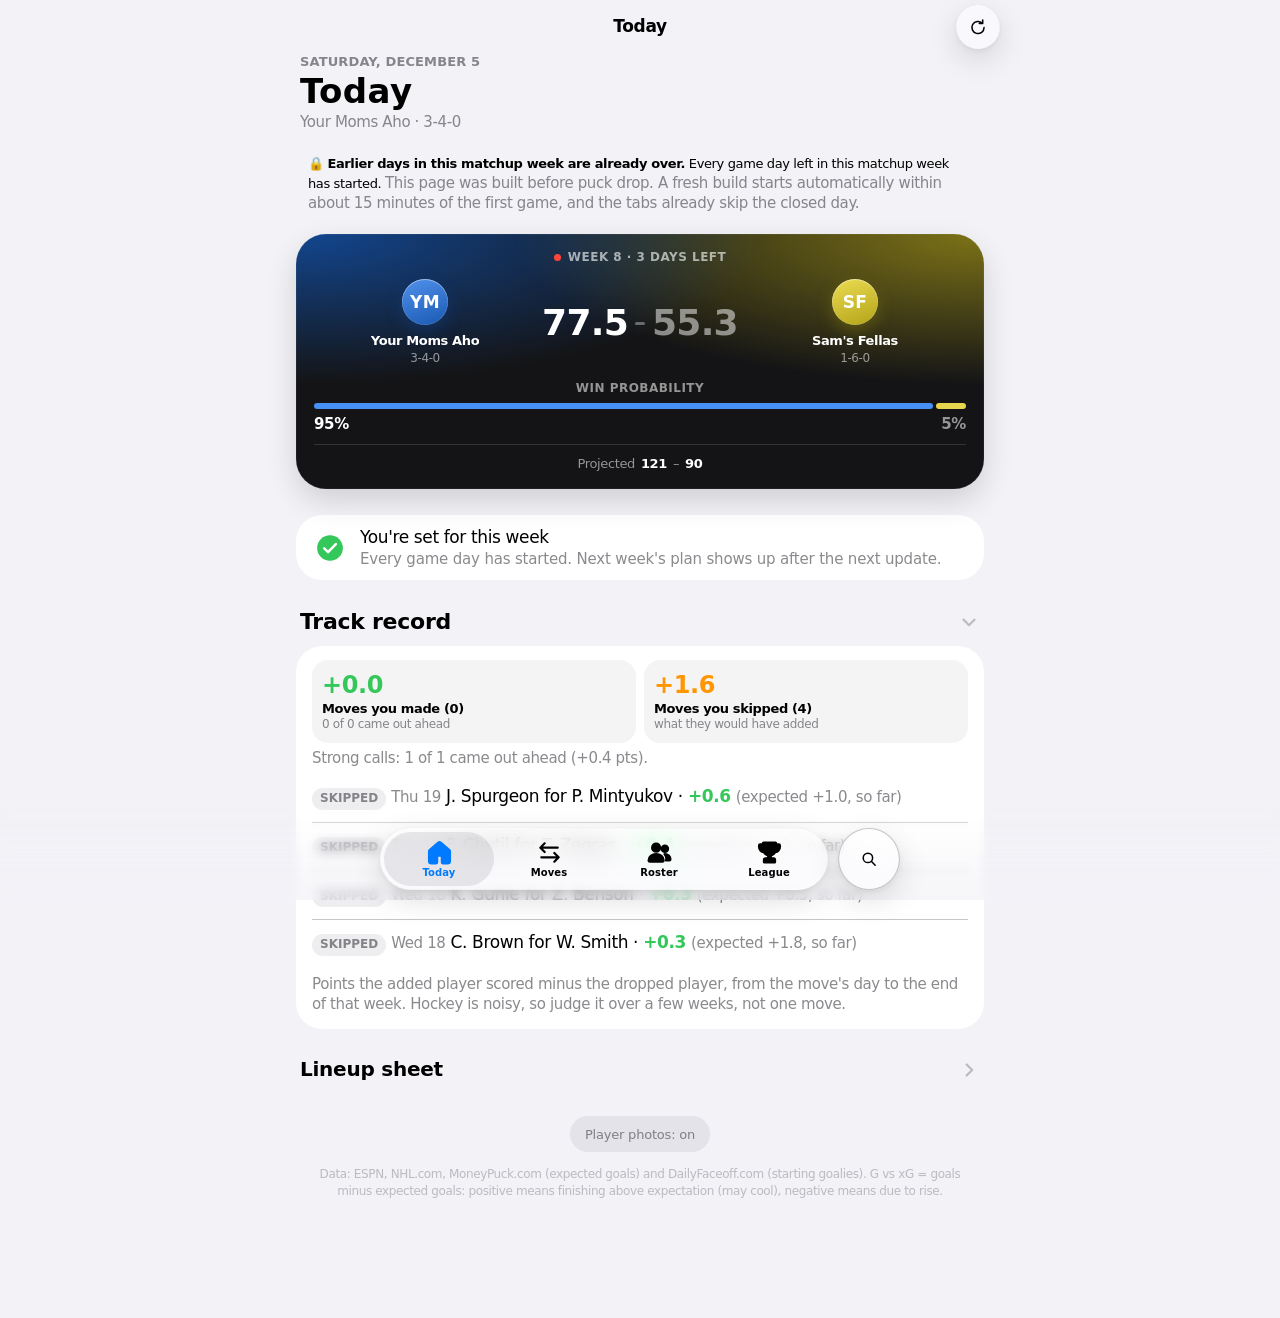
==== commit 72df2d30: "Preview build" ====
--- a/preview/index.html
+++ b/preview/index.html
@@ -1,5 +1,5 @@
 <!doctype html><html lang="en"><head><meta charset="utf-8"><meta name="robots" content="noindex"><meta name="theme-color" content="#f2f2f7" media="(prefers-color-scheme: light)"><meta name="theme-color" content="#000000" media="(prefers-color-scheme: dark)">
-<meta name="viewport" content="width=device-width,initial-scale=1,viewport-fit=cover"><link rel="manifest" href="manifest.webmanifest"><link rel="apple-touch-icon" href="apple-touch-icon.png"><link rel="icon" type="image/png" href="icon-192.png"><meta name="apple-mobile-web-app-capable" content="yes"><meta name="mobile-web-app-capable" content="yes"><meta name="apple-mobile-web-app-title" content="Fantasy Hockey"><meta name="apple-mobile-web-app-status-bar-style" content="default"><title>Fantasy Hockey Manager</title>
+<meta name="viewport" content="width=device-width,initial-scale=1,viewport-fit=cover"><link rel="manifest" href="manifest.webmanifest"><link rel="apple-touch-icon" href="apple-touch-icon.png?v=2"><link rel="icon" type="image/png" href="icon-192.png?v=2"><meta name="apple-mobile-web-app-capable" content="yes"><meta name="mobile-web-app-capable" content="yes"><meta name="apple-mobile-web-app-title" content="Fantasy Hockey"><meta name="apple-mobile-web-app-status-bar-style" content="default"><title>Fantasy Hockey Manager</title>
 <style>
 :root{--bg:#f5f6f8;--card:#fff;--text:#1d2330;--muted:#6a7385;--line:#e4e7ee;--accent:#2563eb;
 --green:#16a34a;--amber:#d97706;--red:#dc2626;--gray:#6b7280;--soft:#eef2ff}
@@ -747,7 +747,7 @@
 <div id="leagueTbl"></div>
 <div class="muted">Strength = points per week each team's best lineup should score over the next 4 weeks, from projections and schedule.</div></div></section>
 <div class="muted" style="margin-top:22px">Data: ESPN, NHL.com, MoneyPuck.com (expected goals) and DailyFaceoff.com (starting goalies). G vs xG = goals minus expected goals: positive means finishing above expectation (may cool), negative means due to rise.</div></div><div id="modal"></div>
-<script type="application/json" id="data">{"league":"Lets get Bendyyyy","me":"Your Moms Aho","rec":"3-4-0","updated":"Thu Nov 19, 11:32 AM ET","matchup":{"me_now":45.9,"opp_now":29.5,"proj_me":118.86489546161934,"proj_opp":83.79416941684616,"p_win":0.9375399623798919,"days_left":4,"days_total":7,"move_limit":7,"opp_name":"Sam's Fellas","opp_rec":"1-6-0","opp_id":5,"sd":22.855633878761708},"goalies":[{"p":{"id":2976847,"n":"Andrei Vasilevskiy","pos":"G","grp":"G","tm":"TB","slot":"G","gp":16,"ppg":1.587,"exp":1.976,"proj":2.769,"out":2.24,"rec":2.8,"g7":3,"own":99.21,"inj":"ACTIVE","fl":["Well below ESPN projection","Hot last 15 days"],"st":null,"svp":0.891,"w":10,"ga":43,"sp":0.762,"gs":16.0,"qs":0.5,"gsax":0.45,"own_chg":-0.01,"rl":"G1"},"rows":[{"day":"Thu Nov 19","time":"7:30 PM","opp":"EDM","home":true,"p":0.4580457693040376,"e":1.4267241016036278,"sp":1.0,"ev":1.43,"conf":"expected starter, not confirmed yet","sure":true,"started":false,"verdict":"START","cls":"start"},{"day":"Sun Nov 22","time":"5:00 PM","opp":"BUF","home":true,"p":0.7291473536145912,"e":2.511130438845842,"sp":0.76,"ev":1.91,"conf":"usual starter","sure":false,"started":false,"verdict":"START","cls":"start"}]},{"p":{"id":3020225,"n":"Connor Hellebuyck","pos":"G","grp":"G","tm":"NJ","slot":"BN","gp":8,"ppg":4.075,"exp":3.661,"proj":3.096,"out":3.379,"rec":4.36,"g7":3,"own":93.95,"inj":"ACTIVE","fl":["Well above ESPN projection"],"st":null,"svp":0.912,"w":7,"ga":19,"sp":0.364,"gs":8.0,"qs":0.625,"gsax":1.84,"own_chg":0.03,"rl":"G1"},"rows":[{"day":"Sat Nov 21","time":"7:00 PM","opp":"STL","home":false,"p":0.640563415779318,"e":3.424870221445114,"sp":0.36,"ev":1.25,"conf":"usually the backup, so he may not play: check the morning of","sure":false,"started":false,"verdict":"START","cls":"risky"}]},{"p":{"id":3939714,"n":"Adin Hill","pos":"G","grp":"G","tm":"VGK","slot":"G","gp":11,"ppg":2.255,"exp":2.332,"proj":1.081,"out":1.806,"rec":2.467,"g7":3,"own":33.87,"inj":"ACTIVE","fl":["Well above ESPN projection"],"st":null,"svp":0.901,"w":7,"ga":29,"sp":0.478,"gs":11.0,"qs":0.545,"gsax":2.4,"own_chg":-0.4,"rl":"G2"},"rows":[{"day":"Thu Nov 19","time":"10:00 PM","opp":"DAL","home":true,"p":0.506867766914067,"e":1.4354933472132485,"sp":0.0,"ev":0.0,"conf":"not starting (Hart in net)","sure":true,"started":false,"verdict":"NOT STARTING","cls":"done"},{"day":"Sat Nov 21","time":"7:00 PM","opp":"WPG","home":false,"p":0.5899655066764501,"e":1.767884306262781,"sp":0.48,"ev":0.85,"conf":"splits starts","sure":false,"started":false,"verdict":"START","cls":"risky"}]}],"moves":[],"alerts":[{"k":"warn","t":"Adin Hill is not starting today (Carter Hart is in net)."}],"mine":[{"id":4233875,"n":"Jason Robertson","pos":"LW","grp":"F","tm":"DAL","slot":"F","gp":21,"ppg":2.462,"exp":2.284,"proj":2.442,"out":2.253,"rec":2.133,"g7":3,"own":99.41,"inj":"ACTIVE","fl":["Top power-play role (3.4 PP min/game)"],"st":null,"g":10,"a":14,"sog":68,"hit":14,"blk":10,"ppp":6,"shp":0.147,"toi":19.548,"pp":3.404,"ixg":8.04,"gx":1.96,"xgf":0.66,"h60":2.04,"b60":1.46,"own_chg":0.0,"rl":"F1 - PP1","cls":"core","ev":"F1","ppu":1.0,"tr":-0.616,"toi5":18.953,"rp":2.174,"gl":2,"gt":1795143600000,"_gl":2},{"id":2976847,"n":"Andrei Vasilevskiy","pos":"G","grp":"G","tm":"TB","slot":"G","gp":16,"ppg":1.587,"exp":1.976,"proj":2.769,"out":2.24,"rec":2.8,"g7":3,"own":99.21,"inj":"ACTIVE","fl":["Well below ESPN projection","Hot last 15 days"],"st":null,"svp":0.891,"w":10,"ga":43,"sp":0.762,"gs":16.0,"qs":0.5,"gsax":0.45,"own_chg":-0.01,"rl":"G1","gl":2,"gt":1795134600000},{"id":4233586,"n":"Martin Necas","pos":"RW","grp":"F","tm":"COL","slot":"F","gp":22,"ppg":2.186,"exp":1.866,"proj":2.326,"out":2.078,"rec":2.383,"g7":2,"own":99.19,"inj":"ACTIVE","fl":["Shooting hot (22%) - goals likely to cool","Top power-play role (3.8 PP min/game)","Scoring +3.6 goals above expected - likely to cool"],"st":null,"g":10,"a":14,"sog":46,"hit":25,"blk":5,"ppp":6,"shp":0.217,"toi":19.797,"pp":3.845,"ixg":6.41,"gx":3.59,"xgf":0.66,"h60":3.44,"b60":0.68,"own_chg":0.02,"rl":"F1 - PP1","cls":"core","ev":"F1","ppu":1.0,"tr":-0.334,"toi5":19.463,"rp":2.174,"gl":1,"gt":1795140000000,"_gl":1},{"id":5080230,"n":"Lane Hutson","pos":"D","grp":"D","tm":"MTL","slot":"D","gp":22,"ppg":2.25,"exp":2.278,"proj":2.123,"out":2.012,"rec":2.386,"g7":4,"own":98.14,"inj":"ACTIVE","fl":["Top power-play role (3.8 PP min/game)"],"st":null,"g":3,"a":19,"sog":43,"hit":7,"blk":33,"ppp":6,"shp":0.07,"toi":25.158,"pp":3.798,"ixg":2.95,"gx":0.05,"xgf":0.6,"h60":0.75,"b60":3.57,"own_chg":0.05,"rl":"D2 - PP1","cls":"core","ev":"D2","ppu":1.0,"tr":0.995,"toi5":26.153,"rp":1.496,"gl":2,"gt":1795132800000,"_gl":2},{"id":3899937,"n":"Mitch Marner","pos":"RW","grp":"F","tm":"VGK","slot":"F","gp":21,"ppg":2.276,"exp":2.485,"proj":2.089,"out":2.16,"rec":2.183,"g7":3,"own":98.62,"inj":"ACTIVE","fl":["Top power-play role (4.0 PP min/game)","Scoring -2.8 goals below expected - due to rise"],"st":null,"g":3,"a":23,"sog":51,"hit":7,"blk":12,"ppp":13,"shp":0.059,"toi":20.413,"pp":3.99,"ixg":5.8,"gx":-2.8,"xgf":0.61,"h60":0.97,"b60":1.67,"own_chg":0.0,"rl":"F2 - PP1","cls":"core","ev":"F2","ppu":1.0,"tr":0.21,"toi5":20.623,"rp":1.831,"gl":2,"gt":1795143600000,"_gl":2},{"id":3904186,"n":"Rasmus Andersson","pos":"D","grp":"D","tm":"VGK","slot":"D","gp":23,"ppg":1.474,"exp":1.487,"proj":2.065,"out":1.668,"rec":1.517,"g7":3,"own":82.31,"inj":"ACTIVE","fl":["Well below ESPN projection"],"st":null,"g":3,"a":4,"sog":45,"hit":4,"blk":38,"ppp":0,"shp":0.067,"toi":19.457,"pp":1.227,"ixg":2.61,"gx":0.39,"xgf":0.52,"h60":0.53,"b60":5.09,"own_chg":-0.29,"rl":"D2 - PP2","cls":"core","ev":"D2","ppu":2.0,"tr":0.139,"toi5":19.597,"rp":1.565,"gl":2,"gt":1795143600000,"_gl":2},{"id":3899938,"n":"Mikko Rantanen","pos":"RW","grp":"F","tm":"DAL","slot":"F","gp":21,"ppg":2.329,"exp":1.963,"proj":2.359,"out":2.121,"rec":2.367,"g7":3,"own":97.87,"inj":"ACTIVE","fl":["Shooting hot (23%) - goals likely to cool","Top power-play role (3.6 PP min/game)","Scoring +3.9 goals above expected - likely to cool"],"st":null,"g":10,"a":16,"sog":43,"hit":16,"blk":5,"ppp":8,"shp":0.233,"toi":20.14,"pp":3.595,"ixg":6.08,"gx":3.92,"xgf":0.65,"h60":2.26,"b60":0.7,"own_chg":0.06,"rl":"F1 - PP1","cls":"core","ev":"F1","ppu":1.0,"tr":-0.43,"toi5":19.71,"rp":2.174,"gl":2,"gt":1795143600000,"_gl":2},{"id":2970615,"n":"Tom Wilson","pos":"RW","grp":"F","tm":"WSH","slot":"F","gp":19,"ppg":1.389,"exp":1.684,"proj":2.195,"out":1.787,"rec":1.18,"g7":3,"own":65.45,"inj":"ACTIVE","fl":["Well below ESPN projection","Scoring -4.0 goals below expected - due to rise","Ice time down 2.0 min over last 5 games"],"st":null,"g":2,"a":5,"sog":33,"hit":51,"blk":18,"ppp":0,"shp":0.061,"toi":17.773,"pp":2.356,"ixg":6.05,"gx":-4.05,"xgf":0.46,"h60":9.23,"b60":3.19,"own_chg":-0.41,"rl":"F2 - PP1","cls":"core","ev":"F2","ppu":1.0,"tr":-2.009,"toi5":15.763,"rp":1.831,"gl":2,"gt":1795132800000,"_gl":2},{"id":3020225,"n":"Connor Hellebuyck","pos":"G","grp":"G","tm":"NJ","slot":"BN","gp":8,"ppg":4.075,"exp":3.661,"proj":3.096,"out":3.379,"rec":4.36,"g7":3,"own":93.95,"inj":"ACTIVE","fl":["Well above ESPN projection"],"st":null,"svp":0.912,"w":7,"ga":19,"sp":0.364,"gs":8.0,"qs":0.625,"gsax":1.84,"own_chg":0.03,"rl":"G1","gl":1},{"id":5149153,"n":"Leo Carlsson","pos":"C","grp":"F","tm":"ANA","slot":"F","gp":22,"ppg":2.359,"exp":2.278,"proj":1.843,"out":2.174,"rec":1.614,"g7":4,"own":92.57,"inj":"ACTIVE","fl":["Well above ESPN projection","Cold last 15 days","Top power-play role (4.1 PP min/game)"],"st":null,"g":6,"a":22,"sog":39,"hit":5,"blk":7,"ppp":19,"shp":0.154,"toi":20.436,"pp":4.098,"ixg":5.45,"gx":0.55,"xgf":0.61,"h60":0.66,"b60":0.93,"own_chg":0.09,"rl":"F1 - PP1","cls":"core","ev":"F1","ppu":1.0,"tr":0.89,"toi5":21.327,"rp":2.174,"gl":2,"gt":1795140000000,"_gl":2},{"id":5545,"n":"Mark Stone","pos":"RW","grp":"F","tm":"VGK","slot":"F","gp":23,"ppg":2.443,"exp":2.148,"proj":2.437,"out":2.297,"rec":1.267,"g7":3,"own":93.84,"inj":"ACTIVE","fl":["Shooting hot (27%) - goals likely to cool","Cold last 15 days","Top power-play role (3.6 PP min/game)","Scoring +2.6 goals above expected - likely to cool"],"st":null,"g":11,"a":10,"sog":41,"hit":26,"blk":20,"ppp":13,"shp":0.268,"toi":18.945,"pp":3.577,"ixg":8.37,"gx":2.63,"xgf":0.58,"h60":3.58,"b60":2.75,"own_chg":0.09,"rl":"F1 - PP1","cls":"core","ev":"F1","ppu":1.0,"tr":1.175,"toi5":20.12,"rp":2.174,"gl":2,"gt":1795143600000,"_gl":2},{"id":4233637,"n":"Robert Thomas","pos":"C","grp":"F","tm":"STL","slot":"UTIL","gp":21,"ppg":1.595,"exp":1.603,"proj":2.074,"out":1.907,"rec":1.9,"g7":4,"own":52.61,"inj":"ACTIVE","fl":["Top power-play role (2.9 PP min/game)"],"st":null,"g":4,"a":13,"sog":27,"hit":8,"blk":12,"ppp":6,"shp":0.148,"toi":20.281,"pp":2.913,"ixg":4.79,"gx":-0.79,"xgf":0.52,"h60":1.12,"b60":1.83,"own_chg":0.31,"rl":"F1 - PP1","cls":"core","ev":"F1","ppu":1.0,"tr":-0.497,"toi5":19.783,"rp":2.174,"gl":3,"gt":1795132800000,"_gl":3},{"id":5149155,"n":"Will Smith","pos":"RW","grp":"F","tm":"SJ","slot":"BN","gp":24,"ppg":1.683,"exp":1.703,"proj":1.597,"out":1.596,"rec":1.812,"g7":3,"own":76.17,"inj":"ACTIVE","fl":["Top power-play role (4.3 PP min/game)"],"st":null,"g":8,"a":11,"sog":59,"hit":10,"blk":5,"ppp":8,"shp":0.136,"toi":19.717,"pp":4.266,"ixg":9.19,"gx":-1.19,"xgf":0.57,"h60":1.26,"b60":0.63,"own_chg":0.08,"rl":"F2 - PP2","cls":"core","ev":"F2","ppu":2.0,"tr":0.46,"toi5":20.177,"rp":1.423,"gl":1,"_gl":1},{"id":4565230,"n":"Trevor Zegras","pos":"C","grp":"F","tm":"PHI","slot":"BN","gp":24,"ppg":1.537,"exp":1.648,"proj":1.653,"out":1.778,"rec":0.829,"g7":3,"own":60.63,"inj":"ACTIVE","fl":["Cold last 15 days","Top power-play role (3.5 PP min/game)"],"st":null,"g":5,"a":10,"sog":50,"hit":9,"blk":14,"ppp":7,"shp":0.1,"toi":18.344,"pp":3.539,"ixg":7.21,"gx":-2.21,"xgf":0.54,"h60":1.22,"b60":1.9,"own_chg":-0.51,"rl":"F1 - PP1","cls":"core","ev":"F1","ppu":1.0,"tr":-1.21,"toi5":17.133,"rp":2.174,"gl":2,"gt":1795132800000,"_gl":2},{"id":5149186,"n":"Zach Benson","pos":"LW","grp":"F","tm":"BUF","slot":"F","gp":21,"ppg":1.59,"exp":2.015,"proj":1.206,"out":1.866,"rec":0.986,"g7":4,"own":29.72,"inj":"ACTIVE","fl":["Shooting cold (4%) - goals due to rise","Cold last 15 days","Top power-play role (3.7 PP min/game)","Scoring -6.2 goals below expected - due to rise"],"st":null,"g":2,"a":14,"sog":51,"hit":23,"blk":11,"ppp":4,"shp":0.039,"toi":20.21,"pp":3.707,"ixg":8.17,"gx":-6.17,"xgf":0.57,"h60":3.25,"b60":1.55,"own_chg":-0.38,"rl":"F1 - PP1","cls":"core","ev":"F1","ppu":1.0,"tr":0.303,"toi5":20.513,"rp":2.174,"gl":3,"gt":1795132800000,"_gl":3},{"id":4588175,"n":"Charle-Edouard D'Astous","pos":"D","grp":"D","tm":"TB","slot":"D","gp":20,"ppg":2.015,"exp":1.881,"proj":1.303,"out":1.682,"rec":2.043,"g7":3,"own":52.12,"inj":"ACTIVE","fl":["Well above ESPN projection","Top power-play role (2.9 PP min/game)"],"st":null,"g":4,"a":10,"sog":32,"hit":31,"blk":25,"ppp":7,"shp":0.125,"toi":17.873,"pp":2.92,"ixg":2.14,"gx":1.86,"xgf":0.63,"h60":5.2,"b60":4.19,"own_chg":1.18,"rl":"D1 - PP2","cls":"core","ev":"D1","ppu":2.0,"tr":1.017,"toi5":18.89,"rp":1.653,"gl":2,"gt":1795134600000,"_gl":2},{"id":4352750,"n":"Joel Farabee","pos":"LW","grp":"F","tm":"CGY","slot":"F","gp":22,"ppg":2.259,"exp":2.258,"proj":1.35,"out":2.031,"rec":2.014,"g7":4,"own":68.36,"inj":"ACTIVE","fl":["Well above ESPN projection"],"st":null,"g":7,"a":11,"sog":58,"hit":9,"blk":24,"ppp":11,"shp":0.121,"toi":19.178,"pp":2.406,"ixg":7.45,"gx":-0.45,"xgf":0.5,"h60":1.27,"b60":3.41,"own_chg":0.23,"rl":"F1 - PP1","cls":"core","ev":"F1","ppu":1.0,"tr":0.827,"toi5":20.003,"rp":2.174,"gl":2,"gt":1795136400000,"_gl":2},{"id":3939714,"n":"Adin Hill","pos":"G","grp":"G","tm":"VGK","slot":"G","gp":11,"ppg":2.255,"exp":2.332,"proj":1.081,"out":1.806,"rec":2.467,"g7":3,"own":33.87,"inj":"ACTIVE","fl":["Well above ESPN projection"],"st":null,"svp":0.901,"w":7,"ga":29,"sp":0.478,"gs":11.0,"qs":0.545,"gsax":2.4,"own_chg":-0.4,"rl":"G2","gl":2,"gt":1795143600000},{"id":2558631,"n":"Mattias Ekholm","pos":"D","grp":"D","tm":"EDM","slot":"D","gp":21,"ppg":1.452,"exp":1.334,"proj":1.583,"out":1.533,"rec":1.986,"g7":4,"own":55.26,"inj":"ACTIVE","fl":[],"st":null,"g":3,"a":8,"sog":24,"hit":16,"blk":24,"ppp":1,"shp":0.125,"toi":21.189,"pp":0.457,"ixg":1.23,"gx":1.77,"xgf":0.47,"h60":2.15,"b60":3.23,"own_chg":0.16,"rl":"D1 - PP2","cls":"core","ev":"D1","ppu":2.0,"tr":0.534,"toi5":21.74,"rp":1.653,"gl":3,"gt":1795134600000,"_gl":3},{"id":4697387,"n":"Jamie Drysdale","pos":"D","grp":"D","tm":"PHI","slot":"D","gp":24,"ppg":1.692,"exp":1.742,"proj":null,"out":1.853,"rec":2.114,"g7":3,"own":24.31,"inj":"ACTIVE","fl":["Top power-play role (3.2 PP min/game)"],"st":null,"g":2,"a":10,"sog":32,"hit":9,"blk":42,"ppp":3,"shp":0.062,"toi":23.106,"pp":3.229,"ixg":2.44,"gx":-0.44,"xgf":0.51,"h60":0.97,"b60":4.54,"own_chg":1.48,"rl":"D1 - PP1","cls":"core","ev":"D1","ppu":1.0,"tr":-0.042,"toi5":23.063,"rp":2.214,"gl":2,"gt":1795132800000,"_gl":2},{"id":5080154,"n":"Pavel Mintyukov","pos":"D","grp":"D","tm":"ANA","slot":"BN","gp":18,"ppg":1.644,"exp":1.609,"proj":null,"out":1.556,"rec":1.957,"g7":4,"own":5.91,"inj":"ACTIVE","fl":[],"st":null,"g":2,"a":6,"sog":18,"hit":8,"blk":32,"ppp":2,"shp":0.111,"toi":19.534,"pp":0.198,"ixg":1.57,"gx":0.43,"xgf":0.43,"h60":1.36,"b60":5.46,"own_chg":-0.13,"rl":"D2","cls":"core","ev":"D2","ppu":0.0,"tr":1.076,"toi5":20.61,"rp":1.423,"gl":2,"gt":1795140000000,"_gl":2},{"id":4233648,"n":"Kailer Yamamoto","pos":"RW","grp":"F","tm":"UTA","slot":"BN","gp":14,"ppg":1.914,"exp":2.078,"proj":null,"out":1.926,"rec":1.78,"g7":3,"own":16.09,"inj":"ACTIVE","fl":["Ice time up 2.7 min over last 5 games"],"st":null,"g":3,"a":9,"sog":30,"hit":23,"blk":9,"ppp":4,"shp":0.1,"toi":15.989,"pp":2.133,"ixg":4.91,"gx":-1.91,"xgf":0.7,"h60":6.16,"b60":2.41,"own_chg":-0.01,"rl":"F2 - PP1","cls":"core","ev":"F2","ppu":1.0,"tr":2.724,"toi5":18.713,"rp":1.831,"gl":1,"_gl":1}],"fas":[{"id":3101,"n":"Alex Ovechkin","pos":"LW","grp":"F","tm":"WSH","slot":"FA","gp":19,"ppg":0.684,"exp":1.026,"proj":1.971,"out":1.353,"rec":0.5,"g7":3,"own":69.06,"inj":"ACTIVE","fl":["Shooting cold (3%) - goals due to rise","Well below ESPN projection","Top power-play role (3.1 PP min/game)","Scoring -4.3 goals below expected - due to rise"],"st":"FREEAGENT","g":1,"a":4,"sog":33,"hit":22,"blk":3,"ppp":0,"shp":0.03,"toi":13.651,"pp":3.145,"ixg":5.33,"gx":-4.33,"xgf":0.58,"h60":5.08,"b60":0.69,"own_chg":-0.4,"rl":"F4 - PP1","cls":"core","ev":"F4","ppu":1.0,"tr":-0.391,"toi5":13.26,"rp":1.224,"gl":2,"gt":1795132800000,"_gl":2},{"id":4064582,"n":"Carter Hart","pos":"G","grp":"G","tm":"VGK","slot":"FA","gp":12,"ppg":1.017,"exp":1.568,"proj":1.853,"out":1.682,"rec":0.667,"g7":3,"own":62.87,"inj":"ACTIVE","fl":["Poor save % (0.888) - likely to bounce back, but risky","Well below ESPN projection"],"st":"FREEAGENT","svp":0.888,"w":6,"ga":33,"sp":0.6,"gs":12.0,"qs":0.5,"gsax":-1.0,"own_chg":-0.17,"rl":"G1","gl":2,"gt":1795143600000},{"id":3988847,"n":"Neal Pionk","pos":"D","grp":"D","tm":"WPG","slot":"FA","gp":22,"ppg":1.85,"exp":1.867,"proj":null,"out":1.755,"rec":1.6,"g7":4,"own":61.68,"inj":"ACTIVE","fl":["Top power-play role (2.8 PP min/game)"],"st":"FREEAGENT","g":4,"a":9,"sog":51,"hit":56,"blk":24,"ppp":2,"shp":0.078,"toi":24.413,"pp":2.805,"ixg":3.87,"gx":0.13,"xgf":0.5,"h60":6.25,"b60":2.68,"own_chg":0.08,"rl":"D1 - PP2","cls":"core","ev":"D1","ppu":2.0,"tr":1.1,"toi5":25.513,"rp":1.653,"gl":2,"gt":1795132800000,"_gl":2},{"id":5157,"n":"Victor Hedman","pos":"D","grp":"D","tm":"TB","slot":"FA","gp":20,"ppg":1.305,"exp":1.078,"proj":2.225,"out":1.675,"rec":1.029,"g7":3,"own":60.98,"inj":"ACTIVE","fl":["Well below ESPN projection","Scoring +2.7 goals above expected - likely to cool","Ice time up 2.7 min over last 5 games"],"st":"FREEAGENT","g":4,"a":2,"sog":20,"hit":6,"blk":25,"ppp":1,"shp":0.2,"toi":15.702,"pp":0.496,"ixg":1.29,"gx":2.71,"xgf":0.46,"h60":1.14,"b60":4.77,"own_chg":-0.41,"rl":"D2 - PP2","cls":"core","ev":"D2","ppu":2.0,"tr":2.735,"toi5":18.437,"rp":1.565,"gl":2,"gt":1795134600000,"_gl":2},{"id":3069341,"n":"Colton Parayko","pos":"D","grp":"D","tm":"STL","slot":"FA","gp":19,"ppg":1.458,"exp":1.645,"proj":1.881,"out":1.62,"rec":1.233,"g7":4,"own":59.0,"inj":"ACTIVE","fl":[],"st":"FREEAGENT","g":0,"a":5,"sog":24,"hit":13,"blk":37,"ppp":1,"shp":0.0,"toi":20.606,"pp":0.065,"ixg":1.73,"gx":-1.73,"xgf":0.42,"h60":1.99,"b60":5.67,"own_chg":-0.37,"rl":"D2","cls":"core","ev":"D2","ppu":0.0,"tr":-0.369,"toi5":20.237,"rp":1.423,"gl":3,"gt":1795132800000,"_gl":3},{"id":4565225,"n":"Bowen Byram","pos":"D","grp":"D","tm":"CHI","slot":"FA","gp":6,"ppg":1.117,"exp":1.259,"proj":1.82,"out":1.66,"rec":null,"g7":4,"own":56.01,"inj":"INJURY_RESERVE","fl":["Injury: INJURY_RESERVE","Top power-play role (3.2 PP min/game)"],"st":"FREEAGENT","g":0,"a":1,"sog":5,"hit":2,"blk":9,"ppp":1,"shp":0.0,"toi":24.7,"pp":3.25,"ixg":0.4,"gx":-0.4,"xgf":0.4,"h60":0.8,"b60":3.64,"own_chg":-0.13,"rl":"Off lines","cls":"watch","ppu":0.0,"gl":3,"gt":1795136400000},{"id":5216860,"n":"Ivan Demidov","pos":"RW","grp":"F","tm":"MTL","slot":"FA","gp":2,"ppg":1.85,"exp":1.291,"proj":1.389,"out":1.377,"rec":null,"g7":4,"own":53.44,"inj":"INJURY_RESERVE","fl":["Injury: INJURY_RESERVE","Top power-play role (2.7 PP min/game)"],"st":"FREEAGENT","g":1,"a":1,"sog":4,"hit":3,"blk":0,"ppp":0,"shp":0.25,"toi":15.617,"pp":2.675,"ixg":0.45,"gx":0.55,"xgf":0.55,"h60":5.76,"b60":0.0,"own_chg":0.02,"rl":"Off lines","cls":"watch","ppu":0.0,"gl":2,"gt":1795132800000},{"id":3539,"n":"Kris Letang","pos":"D","grp":"D","tm":"PIT","slot":"FA","gp":20,"ppg":1.385,"exp":1.51,"proj":1.529,"out":1.471,"rec":2.0,"g7":4,"own":50.68,"inj":"ACTIVE","fl":["Shooting cold (3%) - goals due to rise","Hot last 15 days","Replaceable role (D3 - PP2)"],"st":"FREEAGENT","g":1,"a":9,"sog":36,"hit":26,"blk":19,"ppp":2,"shp":0.028,"toi":20.082,"pp":1.556,"ixg":1.88,"gx":-0.88,"xgf":0.53,"h60":3.88,"b60":2.83,"own_chg":0.0,"rl":"D3 - PP2","cls":"streamer","ev":"D3","ppu":2.0,"tr":0.022,"toi5":20.107,"rp":1.382,"gl":3,"gt":1795132800000,"_gl":3},{"id":4233889,"n":"Ukko-Pekka Luukkonen","pos":"G","grp":"G","tm":"BUF","slot":"FA","gp":12,"ppg":-0.4,"exp":0.919,"proj":2.324,"out":1.481,"rec":-1.7,"g7":4,"own":49.77,"inj":"ACTIVE","fl":["Poor save % (0.867) - likely to bounce back, but risky","Well below ESPN projection","Saving -3.3 goals vs expected"],"st":"FREEAGENT","svp":0.867,"w":5,"ga":40,"sp":0.6,"gs":11.0,"qs":0.273,"gsax":-3.27,"own_chg":-0.1,"rl":"G1","gl":3,"gt":1795132800000},{"id":5571,"n":"Sergei Bobrovsky","pos":"G","grp":"G","tm":"TOR","slot":"FA","gp":14,"ppg":-1.243,"exp":-0.134,"proj":1.305,"out":0.39,"rec":-5.667,"g7":3,"own":47.12,"inj":"ACTIVE","fl":["Poor save % (0.874) - likely to bounce back, but risky","Well below ESPN projection","Saving -5.0 goals vs expected"],"st":"FREEAGENT","svp":0.874,"w":3,"ga":51,"sp":0.609,"gs":14.0,"qs":0.357,"gsax":-5.02,"own_chg":-0.96,"rl":"G2","gl":2,"gt":1795132800000},{"id":2590824,"n":"John Gibson","pos":"G","grp":"G","tm":"DET","slot":"FA","gp":13,"ppg":-1.062,"exp":0.318,"proj":1.823,"out":0.892,"rec":-2.6,"g7":2,"own":46.94,"inj":"ACTIVE","fl":["Poor save % (0.862) - likely to bounce back, but risky","Well below ESPN projection","Saving -7.6 goals vs expected"],"st":"FREEAGENT","svp":0.862,"w":4,"ga":41,"sp":0.591,"gs":13.0,"qs":0.308,"gsax":-7.63,"own_chg":-0.16,"rl":"G1","gl":1},{"id":5188366,"n":"Sergei Murashov","pos":"G","grp":"G","tm":"PIT","slot":"FA","gp":8,"ppg":0.1,"exp":0.536,"proj":2.125,"out":1.33,"rec":4.067,"g7":4,"own":45.22,"inj":"ACTIVE","fl":["Well below ESPN projection"],"st":"FREEAGENT","svp":0.894,"w":2,"ga":26,"sp":0.4,"gs":8.0,"qs":0.625,"gsax":-0.56,"own_chg":-0.12,"rl":"G2","gl":3,"gt":1795132800000},{"id":4697686,"n":"Jakub Dobes","pos":"G","grp":"G","tm":"MTL","slot":"FA","gp":8,"ppg":-1.55,"exp":0.638,"proj":2.29,"out":1.464,"rec":-1.1,"g7":4,"own":40.34,"inj":"ACTIVE","fl":["Poor save % (0.852) - likely to bounce back, but risky","Well below ESPN projection","Saving -6.4 goals vs expected"],"st":"FREEAGENT","svp":0.852,"w":3,"ga":31,"sp":0.6,"gs":8.0,"qs":0.125,"gsax":-6.43,"own_chg":0.04,"rl":"G2","gl":2,"gt":1795132800000},{"id":3042003,"n":"Valeri Nichushkin","pos":"RW","grp":"F","tm":"CBJ","slot":"FA","gp":19,"ppg":1.305,"exp":1.36,"proj":1.958,"out":1.621,"rec":0.767,"g7":4,"own":38.33,"inj":"ACTIVE","fl":["Well below ESPN projection"],"st":"FREEAGENT","g":2,"a":8,"sog":26,"hit":32,"blk":12,"ppp":2,"shp":0.077,"toi":17.261,"pp":1.068,"ixg":2.57,"gx":-0.57,"xgf":0.43,"h60":5.85,"b60":2.19,"own_chg":-0.18,"rl":"F1 - PP2","cls":"core","ev":"F1","ppu":2.0,"tr":1.979,"toi5":19.24,"rp":1.397,"gl":2,"gt":1795136400000,"_gl":2},{"id":3114985,"n":"Ivan Barbashev","pos":"LW","grp":"F","tm":"VGK","slot":"FA","gp":23,"ppg":1.491,"exp":1.51,"proj":1.552,"out":1.329,"rec":1.85,"g7":3,"own":36.8,"inj":"ACTIVE","fl":["Replaceable role (F3)"],"st":"FREEAGENT","g":4,"a":12,"sog":28,"hit":50,"blk":9,"ppp":3,"shp":0.143,"toi":15.553,"pp":0.761,"ixg":4.96,"gx":-0.96,"xgf":0.64,"h60":8.38,"b60":1.5,"own_chg":-0.61,"rl":"F3","cls":"streamer","ev":"F3","ppu":0.0,"tr":-0.786,"toi5":14.767,"rp":1.039,"gl":2,"gt":1795143600000,"_gl":2},{"id":3069352,"n":"Esa Lindell","pos":"D","grp":"D","tm":"DAL","slot":"FA","gp":16,"ppg":1.375,"exp":1.492,"proj":1.754,"out":1.673,"rec":1.467,"g7":3,"own":34.15,"inj":"ACTIVE","fl":["Ice time up 2.9 min over last 5 games"],"st":"FREEAGENT","g":0,"a":1,"sog":17,"hit":8,"blk":37,"ppp":0,"shp":0.0,"toi":23.351,"pp":0.51,"ixg":0.63,"gx":-0.63,"xgf":0.43,"h60":1.12,"b60":5.94,"own_chg":-0.2,"rl":"D1","cls":"core","ev":"D1","ppu":0.0,"tr":2.852,"toi5":26.203,"rp":1.457,"gl":2,"gt":1795143600000,"_gl":2},{"id":5793,"n":"Anders Lee","pos":"LW","grp":"F","tm":"UTA","slot":"FA","gp":23,"ppg":1.1,"exp":1.362,"proj":1.415,"out":1.432,"rec":0.9,"g7":3,"own":33.75,"inj":"ACTIVE","fl":["Scoring -4.5 goals below expected - due to rise"],"st":"FREEAGENT","g":3,"a":7,"sog":42,"hit":21,"blk":11,"ppp":1,"shp":0.071,"toi":13.971,"pp":1.069,"ixg":7.49,"gx":-4.49,"xgf":0.64,"h60":3.92,"b60":2.05,"own_chg":-0.19,"rl":"F2 - PP2","cls":"core","ev":"F2","ppu":2.0,"tr":1.012,"toi5":14.983,"rp":1.423,"gl":1,"_gl":1},{"id":3042056,"n":"Tyler Bertuzzi","pos":"LW","grp":"F","tm":"CHI","slot":"FA","gp":21,"ppg":1.048,"exp":0.919,"proj":1.637,"out":1.515,"rec":1.65,"g7":4,"own":32.2,"inj":"ACTIVE","fl":["Shooting hot (20%) - goals likely to cool","Well below ESPN projection","Hot last 15 days","Top power-play role (2.7 PP min/game)"],"st":"FREEAGENT","g":5,"a":5,"sog":25,"hit":10,"blk":4,"ppp":2,"shp":0.2,"toi":16.971,"pp":2.732,"ixg":4.02,"gx":0.98,"xgf":0.5,"h60":1.68,"b60":0.67,"own_chg":0.11,"rl":"F1 - PP1","cls":"core","ev":"F1","ppu":1.0,"tr":-0.971,"toi5":16.0,"rp":2.174,"gl":3,"gt":1795136400000,"_gl":3},{"id":3042063,"n":"Ryan Hartman","pos":"C","grp":"F","tm":"MIN","slot":"FA","gp":23,"ppg":1.039,"exp":1.064,"proj":1.797,"out":1.283,"rec":1.517,"g7":4,"own":29.9,"inj":"ACTIVE","fl":["Well below ESPN projection","Replaceable role (F4 - PP2)"],"st":"FREEAGENT","g":3,"a":4,"sog":28,"hit":21,"blk":17,"ppp":1,"shp":0.107,"toi":13.198,"pp":1.554,"ixg":3.57,"gx":-0.57,"xgf":0.52,"h60":4.15,"b60":3.36,"own_chg":-0.05,"rl":"F4 - PP2","cls":"streamer","ev":"F4","ppu":2.0,"tr":0.579,"toi5":13.777,"rp":1.099,"gl":2,"gt":1795136400000,"_gl":2},{"id":2967072,"n":"Jonathan Marchessault","pos":"RW","grp":"F","tm":"NSH","slot":"FA","gp":15,"ppg":1.133,"exp":1.18,"proj":1.394,"out":1.427,"rec":2.4,"g7":2,"own":28.96,"inj":"ACTIVE","fl":["Top power-play role (3.2 PP min/game)"],"st":"FREEAGENT","g":3,"a":3,"sog":34,"hit":16,"blk":1,"ppp":5,"shp":0.088,"toi":16.652,"pp":3.207,"ixg":3.4,"gx":-0.4,"xgf":0.54,"h60":3.84,"b60":0.24,"own_chg":-0.04,"rl":"F3 - PP1","cls":"core","ev":"F3","ppu":1.0,"tr":0.218,"toi5":16.87,"rp":1.664,"gl":1,"_gl":1},{"id":5048894,"n":"Bobby McMann","pos":"LW","grp":"F","tm":"SEA","slot":"FA","gp":18,"ppg":1.233,"exp":1.382,"proj":1.596,"out":1.751,"rec":0.825,"g7":4,"own":28.5,"inj":"ACTIVE","fl":[],"st":"FREEAGENT","g":3,"a":3,"sog":46,"hit":36,"blk":8,"ppp":2,"shp":0.065,"toi":17.008,"pp":2.354,"ixg":4.55,"gx":-1.55,"xgf":0.51,"h60":7.05,"b60":1.56,"own_chg":-0.18,"rl":"F1 - PP1","cls":"core","ev":"F1","ppu":1.0,"tr":0.652,"toi5":17.62,"rp":2.174,"gl":2,"gt":1795142400000,"_gl":2},{"id":3942073,"n":"Joey Daccord","pos":"G","grp":"G","tm":"SEA","slot":"FA","gp":10,"ppg":-0.44,"exp":0.764,"proj":1.392,"out":1.043,"rec":-1.2,"g7":4,"own":27.55,"inj":"ACTIVE","fl":["Poor save % (0.872) - likely to bounce back, but risky","Well below ESPN projection","Saving -3.6 goals vs expected"],"st":"FREEAGENT","svp":0.872,"w":4,"ga":32,"sp":0.5,"gs":9.0,"qs":0.444,"gsax":-3.6,"own_chg":-0.22,"rl":"G2","gl":2,"gt":1795142400000},{"id":3020803,"n":"Jake McCabe","pos":"D","grp":"D","tm":"TOR","slot":"FA","gp":23,"ppg":1.4,"exp":1.508,"proj":1.723,"out":1.572,"rec":1.117,"g7":3,"own":26.73,"inj":"ACTIVE","fl":["Shooting cold (0%) - goals due to rise"],"st":"FREEAGENT","g":0,"a":3,"sog":26,"hit":26,"blk":48,"ppp":0,"shp":0.0,"toi":20.083,"pp":0.064,"ixg":0.76,"gx":-0.76,"xgf":0.34,"h60":3.24,"b60":6.23,"own_chg":-0.13,"rl":"D1","cls":"core","ev":"D1","ppu":0.0,"tr":0.69,"toi5":20.773,"rp":1.457,"gl":2,"gt":1795132800000,"_gl":2},{"id":4352770,"n":"K'Andre Miller","pos":"D","grp":"D","tm":"CAR","slot":"FA","gp":21,"ppg":1.19,"exp":1.296,"proj":1.54,"out":1.371,"rec":1.7,"g7":4,"own":26.06,"inj":"ACTIVE","fl":["Shooting cold (3%) - goals due to rise"],"st":"FREEAGENT","g":1,"a":7,"sog":31,"hit":24,"blk":20,"ppp":1,"shp":0.032,"toi":22.144,"pp":1.022,"ixg":1.84,"gx":-0.84,"xgf":0.61,"h60":3.09,"b60":2.58,"own_chg":0.01,"rl":"D2","cls":"core","ev":"D2","ppu":0.0,"tr":-1.005,"toi5":21.14,"rp":1.423,"gl":3,"gt":1795132800000,"_gl":3},{"id":5238086,"n":"Elias N. Pettersson","pos":"D","grp":"D","tm":"VAN","slot":"FA","gp":23,"ppg":1.535,"exp":1.427,"proj":null,"out":1.452,"rec":1.25,"g7":4,"own":25.5,"inj":"ACTIVE","fl":[],"st":"FREEAGENT","g":3,"a":1,"sog":23,"hit":50,"blk":40,"ppp":1,"shp":0.13,"toi":19.168,"pp":0.061,"ixg":1.3,"gx":1.7,"xgf":0.3,"h60":6.8,"b60":5.3,"own_chg":-0.15,"rl":"Not listed","gl":3,"gt":1795142400000,"_gl":3},{"id":5079,"n":"Jared Spurgeon","pos":"D","grp":"D","tm":"MIN","slot":"FA","gp":14,"ppg":2.021,"exp":2.039,"proj":null,"out":1.553,"rec":2.55,"g7":4,"own":25.34,"inj":"ACTIVE","fl":["Ice time down 2.9 min over last 5 games"],"st":"FREEAGENT","g":1,"a":6,"sog":18,"hit":10,"blk":34,"ppp":1,"shp":0.056,"toi":20.106,"pp":0.74,"ixg":0.77,"gx":0.23,"xgf":0.56,"h60":2.13,"b60":7.24,"own_chg":1.22,"rl":"D1","cls":"core","ev":"D1","ppu":0.0,"tr":-2.893,"toi5":17.213,"rp":1.457,"gl":2,"gt":1795136400000,"_gl":2},{"id":4697391,"n":"Marco Rossi","pos":"C","grp":"F","tm":"VAN","slot":"FA","gp":21,"ppg":0.995,"exp":1.03,"proj":1.589,"out":1.161,"rec":0.617,"g7":4,"own":24.73,"inj":"ACTIVE","fl":["Well below ESPN projection","Replaceable role (F3 - PP2)"],"st":"FREEAGENT","g":3,"a":4,"sog":36,"hit":28,"blk":7,"ppp":2,"shp":0.083,"toi":15.137,"pp":2.287,"ixg":3.33,"gx":-0.33,"xgf":0.48,"h60":5.28,"b60":1.32,"own_chg":-0.2,"rl":"F3 - PP2","cls":"streamer","ev":"F3","ppu":2.0,"tr":-1.833,"toi5":13.303,"rp":1.131,"gl":3,"gt":1795142400000,"_gl":3},{"id":3067313,"n":"Anthony Stolarz","pos":"G","grp":"G","tm":"TOR","slot":"FA","gp":9,"ppg":2.0,"exp":1.89,"proj":null,"out":1.534,"rec":-0.8,"g7":3,"own":23.97,"inj":"ACTIVE","fl":[],"st":"FREEAGENT","svp":0.906,"w":5,"ga":24,"sp":0.6,"gs":9.0,"qs":0.556,"gsax":0.88,"own_chg":-0.13,"rl":"G1","gl":2,"gt":1795132800000},{"id":4697399,"n":"Kaiden Guhle","pos":"D","grp":"D","tm":"MTL","slot":"FA","gp":18,"ppg":1.789,"exp":1.731,"proj":null,"out":1.506,"rec":1.557,"g7":4,"own":23.4,"inj":"ACTIVE","fl":[],"st":"FREEAGENT","g":2,"a":4,"sog":23,"hit":44,"blk":33,"ppp":1,"shp":0.087,"toi":22.619,"pp":0.169,"ixg":0.98,"gx":1.02,"xgf":0.39,"h60":6.48,"b60":4.86,"own_chg":0.08,"rl":"D1","cls":"core","ev":"D1","ppu":0.0,"tr":-1.754,"toi5":20.867,"rp":1.457,"gl":2,"gt":1795132800000,"_gl":2},{"id":3941973,"n":"Anthony Cirelli","pos":"C","grp":"F","tm":"TB","slot":"FA","gp":19,"ppg":1.705,"exp":1.503,"proj":1.693,"out":1.466,"rec":1.98,"g7":3,"own":21.41,"inj":"ACTIVE","fl":["Shooting hot (21%) - goals likely to cool"],"st":"FREEAGENT","g":6,"a":9,"sog":29,"hit":10,"blk":11,"ppp":2,"shp":0.207,"toi":17.003,"pp":1.835,"ixg":4.31,"gx":1.69,"xgf":0.53,"h60":1.85,"b60":2.04,"own_chg":0.39,"rl":"F2 - PP2","cls":"core","ev":"F2","ppu":2.0,"tr":-1.653,"toi5":15.35,"rp":1.423,"gl":2,"gt":1795134600000,"_gl":2},{"id":5080157,"n":"Frank Nazar","pos":"C","grp":"F","tm":"CHI","slot":"FA","gp":19,"ppg":1.779,"exp":1.37,"proj":1.539,"out":1.591,"rec":3.267,"g7":4,"own":20.23,"inj":"ACTIVE","fl":["Shooting hot (27%) - goals likely to cool","Hot last 15 days","Scoring +3.6 goals above expected - likely to cool"],"st":"FREEAGENT","g":10,"a":2,"sog":37,"hit":16,"blk":8,"ppp":5,"shp":0.27,"toi":17.728,"pp":2.038,"ixg":6.39,"gx":3.61,"xgf":0.45,"h60":2.85,"b60":1.42,"own_chg":4.36,"rl":"F2 - PP1","cls":"core","ev":"F2","ppu":1.0,"tr":0.278,"toi5":18.007,"rp":1.831,"gl":3,"gt":1795136400000,"_gl":3},{"id":3151297,"n":"Igor Shesterkin","pos":"G","grp":"G","tm":"NYR","slot":"FA","gp":5,"ppg":3.24,"exp":2.282,"proj":null,"out":1.583,"rec":null,"g7":2,"own":19.81,"inj":"INJURY_RESERVE","fl":["Hot save % (0.927) - may cool off","Injury: INJURY_RESERVE","Saving +4.9 goals vs expected"],"st":"FREEAGENT","svp":0.927,"w":3,"ga":8,"sp":0.227,"gs":5.0,"qs":0.8,"gsax":4.95,"own_chg":-0.09,"gl":1},{"id":4565244,"n":"Simon Holmstrom","pos":"RW","grp":"F","tm":"NYI","slot":"FA","gp":20,"ppg":1.845,"exp":1.464,"proj":1.292,"out":1.356,"rec":2.867,"g7":4,"own":19.37,"inj":"ACTIVE","fl":["Shooting hot (26%) - goals likely to cool","Well above ESPN projection","Hot last 15 days","Scoring +3.8 goals above expected - likely to cool"],"st":"FREEAGENT","g":9,"a":7,"sog":35,"hit":4,"blk":10,"ppp":3,"shp":0.257,"toi":18.116,"pp":2.202,"ixg":5.2,"gx":3.8,"xgf":0.48,"h60":0.66,"b60":1.65,"own_chg":1.63,"rl":"F1 - PP2","cls":"core","ev":"F1","ppu":2.0,"tr":-1.046,"toi5":17.07,"rp":1.397,"gl":2,"gt":1795132800000,"_gl":2},{"id":5080159,"n":"Jonathan Lekkerimaki","pos":"RW","grp":"F","tm":"VAN","slot":"FA","gp":23,"ppg":1.635,"exp":1.437,"proj":null,"out":1.722,"rec":1.6,"g7":4,"own":18.88,"inj":"ACTIVE","fl":["Shooting hot (18%) - goals likely to cool","Top power-play role (2.9 PP min/game)"],"st":"FREEAGENT","g":7,"a":11,"sog":39,"hit":22,"blk":4,"ppp":9,"shp":0.179,"toi":15.27,"pp":2.947,"ixg":4.59,"gx":2.41,"xgf":0.48,"h60":3.75,"b60":0.85,"own_chg":0.31,"rl":"F1 - PP1","cls":"core","ev":"F1","ppu":1.0,"tr":0.57,"toi5":15.84,"rp":2.174,"gl":3,"gt":1795142400000,"_gl":3},{"id":4588165,"n":"Lukas Dostal","pos":"G","grp":"G","tm":"ANA","slot":"FA","gp":12,"ppg":-1.233,"exp":0.358,"proj":0.737,"out":0.51,"rec":-4.0,"g7":4,"own":18.24,"inj":"ACTIVE","fl":["Poor save % (0.858) - likely to bounce back, but risky","Well below ESPN projection","Saving -4.6 goals vs expected"],"st":"FREEAGENT","svp":0.858,"w":4,"ga":40,"sp":0.6,"gs":11.0,"qs":0.273,"gsax":-4.59,"own_chg":-0.18,"rl":"G1","gl":2,"gt":1795140000000},{"id":5136735,"n":"Sam Malinski","pos":"D","grp":"D","tm":"COL","slot":"FA","gp":21,"ppg":1.49,"exp":1.681,"proj":1.391,"out":1.717,"rec":1.75,"g7":2,"own":18.11,"inj":"ACTIVE","fl":["Shooting cold (0%) - goals due to rise","Ice time up 3.1 min over last 5 games"],"st":"FREEAGENT","g":0,"a":9,"sog":35,"hit":18,"blk":34,"ppp":0,"shp":0.0,"toi":18.583,"pp":0.453,"ixg":1.71,"gx":-1.71,"xgf":0.54,"h60":2.76,"b60":5.22,"own_chg":1.09,"rl":"D1 - PP2","cls":"core","ev":"D1","ppu":2.0,"tr":3.125,"toi5":21.707,"rp":1.653,"gl":1,"gt":1795140000000,"_gl":1},{"id":4576894,"n":"Arturs Silovs","pos":"G","grp":"G","tm":"PIT","slot":"FA","gp":12,"ppg":0.167,"exp":1.302,"proj":1.16,"out":1.245,"rec":-6.2,"g7":4,"own":17.44,"inj":"ACTIVE","fl":["Poor save % (0.873) - likely to bounce back, but risky","Well below ESPN projection"],"st":"FREEAGENT","svp":0.873,"w":5,"ga":40,"sp":0.6,"gs":12.0,"qs":0.333,"gsax":-2.34,"own_chg":-0.12,"rl":"G1","gl":3,"gt":1795132800000},{"id":5149204,"n":"Gabe Perreault","pos":"RW","grp":"F","tm":"NYR","slot":"FA","gp":22,"ppg":1.455,"exp":1.335,"proj":null,"out":1.637,"rec":1.55,"g7":2,"own":17.3,"inj":"ACTIVE","fl":["Shooting hot (17%) - goals likely to cool"],"st":"FREEAGENT","g":7,"a":4,"sog":41,"hit":14,"blk":13,"ppp":3,"shp":0.171,"toi":16.504,"pp":1.752,"ixg":6.09,"gx":0.91,"xgf":0.57,"h60":2.31,"b60":2.14,"own_chg":-0.37,"rl":"F1 - PP1","cls":"core","ev":"F1","ppu":1.0,"tr":-0.447,"toi5":16.027,"rp":2.174,"gl":1,"_gl":1},{"id":4697394,"n":"Yaroslav Askarov","pos":"G","grp":"G","tm":"SJ","slot":"FA","gp":16,"ppg":0.212,"exp":0.744,"proj":0.579,"out":0.689,"rec":-1.233,"g7":3,"own":17.07,"inj":"ACTIVE","fl":["Poor save % (0.888) - likely to bounce back, but risky","Cold last 15 days"],"st":"FREEAGENT","svp":0.888,"w":6,"ga":53,"sp":0.667,"gs":16.0,"qs":0.438,"gsax":2.12,"own_chg":-0.37,"rl":"G1","gl":1},{"id":5291952,"n":"Victor Eklund","pos":"LW","grp":"F","tm":"NYI","slot":"FA","gp":20,"ppg":1.785,"exp":1.535,"proj":null,"out":1.673,"rec":3.067,"g7":4,"own":14.12,"inj":"ACTIVE","fl":["Shooting hot (23%) - goals likely to cool","Hot last 15 days"],"st":"FREEAGENT","g":7,"a":4,"sog":30,"hit":57,"blk":15,"ppp":2,"shp":0.233,"toi":14.458,"pp":1.525,"ixg":4.77,"gx":2.23,"xgf":0.5,"h60":11.82,"b60":3.11,"own_chg":0.71,"rl":"F2 - PP1","cls":"core","ev":"F2","ppu":1.0,"tr":1.373,"toi5":15.83,"rp":1.831,"gl":2,"gt":1795132800000,"_gl":2},{"id":4588750,"n":"Tye Kartye","pos":"LW","grp":"F","tm":"NYR","slot":"FA","gp":22,"ppg":1.573,"exp":1.427,"proj":null,"out":1.515,"rec":1.733,"g7":2,"own":12.45,"inj":"ACTIVE","fl":["Shooting hot (18%) - goals likely to cool","Ice time up 2.4 min over last 5 games"],"st":"FREEAGENT","g":7,"a":7,"sog":39,"hit":57,"blk":5,"ppp":1,"shp":0.179,"toi":16.822,"pp":0.795,"ixg":5.71,"gx":1.29,"xgf":0.56,"h60":9.24,"b60":0.97,"own_chg":-0.65,"rl":"F2 - PP2","cls":"core","ev":"F2","ppu":2.0,"tr":2.361,"toi5":19.17,"rp":1.423,"gl":1,"_gl":1},{"id":5216883,"n":"Michael Brandsegg-Nygard","pos":"RW","grp":"F","tm":"DET","slot":"FA","gp":22,"ppg":1.505,"exp":1.678,"proj":null,"out":1.522,"rec":1.25,"g7":2,"own":12.43,"inj":"ACTIVE","fl":["Scoring -3.2 goals below expected - due to rise"],"st":"FREEAGENT","g":4,"a":7,"sog":39,"hit":102,"blk":6,"ppp":1,"shp":0.103,"toi":15.489,"pp":1.403,"ixg":7.22,"gx":-3.22,"xgf":0.6,"h60":17.96,"b60":1.05,"own_chg":0.04,"rl":"F2 - PP2","cls":"core","ev":"F2","ppu":2.0,"tr":-0.382,"toi5":15.083,"rp":1.423,"gl":1,"_gl":1},{"id":4024833,"n":"Pierre-Luc Dubois","pos":"C","grp":"F","tm":"WSH","slot":"FA","gp":14,"ppg":1.671,"exp":1.352,"proj":1.579,"out":1.427,"rec":2.12,"g7":3,"own":12.24,"inj":"ACTIVE","fl":[],"st":"FREEAGENT","g":5,"a":7,"sog":22,"hit":12,"blk":5,"ppp":0,"shp":0.227,"toi":16.543,"pp":2.237,"ixg":2.74,"gx":2.26,"xgf":0.57,"h60":3.1,"b60":1.29,"own_chg":-0.05,"rl":"F1 - PP2","cls":"core","ev":"F1","ppu":2.0,"tr":-0.49,"toi5":16.053,"rp":1.397,"gl":2,"gt":1795132800000,"_gl":2},{"id":3114775,"n":"Kasperi Kapanen","pos":"RW","grp":"F","tm":"EDM","slot":"FA","gp":23,"ppg":1.535,"exp":1.369,"proj":null,"out":1.37,"rec":1.414,"g7":4,"own":11.37,"inj":"ACTIVE","fl":["Shooting hot (20%) - goals likely to cool"],"st":"FREEAGENT","g":6,"a":7,"sog":30,"hit":48,"blk":8,"ppp":8,"shp":0.2,"toi":18.093,"pp":2.391,"ixg":4.27,"gx":1.73,"xgf":0.52,"h60":6.92,"b60":1.15,"own_chg":0.28,"rl":"F2 - PP2","cls":"core","ev":"F2","ppu":2.0,"tr":-1.02,"toi5":17.073,"rp":1.423,"gl":3,"gt":1795134600000,"_gl":3},{"id":2563054,"n":"Boone Jenner","pos":"C","grp":"F","tm":"WSH","slot":"FA","gp":19,"ppg":1.553,"exp":1.38,"proj":1.787,"out":1.287,"rec":0.9,"g7":3,"own":10.83,"inj":"ACTIVE","fl":["Cold last 15 days","Replaceable role (F4)"],"st":"FREEAGENT","g":6,"a":2,"sog":40,"hit":25,"blk":17,"ppp":0,"shp":0.15,"toi":15.607,"pp":0.024,"ixg":4.16,"gx":1.84,"xgf":0.36,"h60":5.05,"b60":3.43,"own_chg":-0.14,"rl":"F4","cls":"streamer","ev":"F4","ppu":0.0,"tr":-0.757,"toi5":14.85,"rp":0.852,"gl":2,"gt":1795132800000,"_gl":2},{"id":5149231,"n":"Roman Kantserov","pos":"RW","grp":"F","tm":"CHI","slot":"FA","gp":21,"ppg":1.419,"exp":0.981,"proj":null,"out":1.517,"rec":1.65,"g7":4,"own":10.8,"inj":"ACTIVE","fl":["Shooting hot (28%) - goals likely to cool","Top power-play role (3.5 PP min/game)","Scoring +4.9 goals above expected - likely to cool"],"st":"FREEAGENT","g":9,"a":3,"sog":32,"hit":16,"blk":5,"ppp":3,"shp":0.281,"toi":18.677,"pp":3.492,"ixg":4.09,"gx":4.91,"xgf":0.47,"h60":2.44,"b60":0.76,"own_chg":-0.35,"rl":"F1 - PP1","cls":"core","ev":"F1","ppu":1.0,"tr":0.2,"toi5":18.877,"rp":2.174,"gl":3,"gt":1795136400000,"_gl":3},{"id":3114717,"n":"Aaron Ekblad","pos":"D","grp":"D","tm":"FLA","slot":"FA","gp":21,"ppg":1.2,"exp":1.323,"proj":1.488,"out":1.503,"rec":1.012,"g7":2,"own":10.35,"inj":"ACTIVE","fl":["Shooting cold (3%) - goals due to rise"],"st":"FREEAGENT","g":1,"a":7,"sog":29,"hit":23,"blk":20,"ppp":2,"shp":0.034,"toi":21.313,"pp":1.637,"ixg":2.23,"gx":-1.23,"xgf":0.47,"h60":3.08,"b60":2.81,"own_chg":-0.18,"rl":"D1 - PP2","cls":"core","ev":"D1","ppu":2.0,"tr":0.53,"toi5":21.843,"rp":1.653,"gl":1,"_gl":1},{"id":3069266,"n":"Joonas Korpisalo","pos":"G","grp":"G","tm":"NYR","slot":"FA","gp":3,"ppg":5.867,"exp":3.901,"proj":1.355,"out":2.049,"rec":5.867,"g7":2,"own":10.2,"inj":"ACTIVE","fl":[],"st":"FREEAGENT","svp":0.94,"w":3,"ga":5,"sp":0.15,"gs":3.0,"qs":0.667,"gsax":3.04,"own_chg":0.31,"rl":"G1","gl":1},{"id":5560,"n":"Mats Zuccarello","pos":"RW","grp":"F","tm":"LA","slot":"FA","gp":10,"ppg":1.02,"exp":0.888,"proj":1.629,"out":1.306,"rec":1.925,"g7":3,"own":10.07,"inj":"ACTIVE","fl":["Well below ESPN projection","Hot last 15 days"],"st":"FREEAGENT","g":2,"a":1,"sog":13,"hit":4,"blk":5,"ppp":1,"shp":0.154,"toi":15.287,"pp":2.21,"ixg":1.3,"gx":0.7,"xgf":0.5,"h60":1.56,"b60":1.96,"own_chg":0.01,"rl":"F2 - PP2","cls":"core","ev":"F2","ppu":2.0,"tr":-1.697,"toi5":13.59,"rp":1.423,"gl":2,"gt":1795132800000,"_gl":2},{"id":5657,"n":"Philipp Grubauer","pos":"G","grp":"G","tm":"SEA","slot":"FA","gp":12,"ppg":0.85,"exp":1.229,"proj":1.962,"out":1.522,"rec":0.2,"g7":4,"own":10.04,"inj":"ACTIVE","fl":["Well below ESPN projection"],"st":"FREEAGENT","svp":0.893,"w":5,"ga":32,"sp":0.6,"gs":9.0,"qs":0.444,"gsax":-0.2,"own_chg":0.63,"rl":"G1","gl":2,"gt":1795142400000},{"id":3042037,"n":"Anthony Mantha","pos":"RW","grp":"F","tm":"NJ","slot":"FA","gp":17,"ppg":1.188,"exp":0.928,"proj":1.781,"out":1.328,"rec":3.25,"g7":3,"own":9.46,"inj":"INJURY_RESERVE","fl":["Well below ESPN projection","Injury: INJURY_RESERVE"],"st":"FREEAGENT","g":5,"a":5,"sog":21,"hit":11,"blk":4,"ppp":0,"shp":0.238,"toi":13.47,"pp":1.502,"ixg":2.85,"gx":2.15,"xgf":0.6,"h60":2.88,"b60":1.04,"own_chg":-0.1,"rl":"Off lines","cls":"watch","ppu":0.0,"gl":1},{"id":4697401,"n":"Dawson Mercer","pos":"RW","grp":"F","tm":"WPG","slot":"FA","gp":22,"ppg":1.473,"exp":1.433,"proj":1.3,"out":1.41,"rec":2.733,"g7":4,"own":9.44,"inj":"ACTIVE","fl":["Hot last 15 days"],"st":"FREEAGENT","g":5,"a":7,"sog":45,"hit":14,"blk":14,"ppp":3,"shp":0.111,"toi":15.752,"pp":1.101,"ixg":4.49,"gx":0.51,"xgf":0.45,"h60":2.42,"b60":2.42,"own_chg":-0.28,"rl":"F2 - PP2","cls":"core","ev":"F2","ppu":2.0,"tr":0.442,"toi5":16.193,"rp":1.423,"gl":2,"gt":1795132800000,"_gl":2},{"id":4874864,"n":"Ryker Evans","pos":"D","grp":"D","tm":"SEA","slot":"FA","gp":18,"ppg":1.639,"exp":1.423,"proj":null,"out":1.454,"rec":1.425,"g7":4,"own":9.4,"inj":"ACTIVE","fl":[],"st":"FREEAGENT","g":3,"a":4,"sog":13,"hit":32,"blk":29,"ppp":1,"shp":0.231,"toi":22.59,"pp":0.525,"ixg":0.73,"gx":2.27,"xgf":0.4,"h60":4.72,"b60":4.27,"own_chg":-0.18,"rl":"D2","cls":"core","ev":"D2","ppu":0.0,"tr":0.302,"toi5":22.893,"rp":1.423,"gl":2,"gt":1795142400000,"_gl":2},{"id":4697409,"n":"Jake Neighbours","pos":"LW","grp":"F","tm":"STL","slot":"FA","gp":21,"ppg":1.676,"exp":1.604,"proj":1.45,"out":1.803,"rec":1.5,"g7":4,"own":9.2,"inj":"ACTIVE","fl":[],"st":"FREEAGENT","g":5,"a":6,"sog":35,"hit":67,"blk":14,"ppp":4,"shp":0.143,"toi":15.601,"pp":2.46,"ixg":4.44,"gx":0.56,"xgf":0.53,"h60":12.27,"b60":2.56,"own_chg":0.5,"rl":"F1 - PP1","cls":"core","ev":"F1","ppu":1.0,"tr":0.939,"toi5":16.54,"rp":2.174,"gl":3,"gt":1795132800000,"_gl":3},{"id":4587943,"n":"Aliaksei Protas","pos":"LW","grp":"F","tm":"WSH","slot":"FA","gp":19,"ppg":1.232,"exp":1.382,"proj":1.514,"out":1.321,"rec":1.98,"g7":3,"own":9.13,"inj":"ACTIVE","fl":["Hot last 15 days"],"st":"FREEAGENT","g":2,"a":9,"sog":30,"hit":14,"blk":11,"ppp":0,"shp":0.067,"toi":16.208,"pp":0.016,"ixg":3.89,"gx":-1.89,"xgf":0.48,"h60":2.72,"b60":2.14,"own_chg":0.01,"rl":"F1","cls":"core","ev":"F1","ppu":0.0,"tr":-0.275,"toi5":15.933,"rp":1.127,"gl":2,"gt":1795132800000,"_gl":2},{"id":5291935,"n":"Anton Frondell","pos":"C","grp":"F","tm":"CHI","slot":"FA","gp":21,"ppg":1.376,"exp":1.39,"proj":null,"out":1.357,"rec":1.083,"g7":4,"own":8.91,"inj":"ACTIVE","fl":[],"st":"FREEAGENT","g":4,"a":7,"sog":38,"hit":16,"blk":16,"ppp":1,"shp":0.105,"toi":16.486,"pp":1.735,"ixg":4.34,"gx":-0.34,"xgf":0.4,"h60":2.59,"b60":2.77,"own_chg":0.04,"rl":"F1 - PP2","cls":"core","ev":"F1","ppu":2.0,"tr":-1.425,"toi5":15.06,"rp":1.397,"gl":3,"gt":1795136400000,"_gl":3},{"id":3775,"n":"Claude Giroux","pos":"C","grp":"F","tm":"OTT","slot":"FA","gp":22,"ppg":1.173,"exp":1.134,"proj":1.329,"out":1.2,"rec":0.883,"g7":4,"own":8.7,"inj":"ACTIVE","fl":["Top power-play role (2.8 PP min/game)","Replaceable role (F3 - PP2)"],"st":"FREEAGENT","g":4,"a":8,"sog":31,"hit":27,"blk":5,"ppp":1,"shp":0.129,"toi":16.94,"pp":2.786,"ixg":3.73,"gx":0.27,"xgf":0.68,"h60":4.34,"b60":0.8,"own_chg":-0.01,"rl":"F3 - PP2","cls":"streamer","ev":"F3","ppu":2.0,"tr":0.533,"toi5":17.517,"rp":1.131,"gl":2,"gt":1795132800000,"_gl":2},{"id":3995,"n":"Drew Doughty","pos":"D","grp":"D","tm":"LA","slot":"FA","gp":18,"ppg":1.456,"exp":1.499,"proj":1.581,"out":1.558,"rec":1.4,"g7":3,"own":8.65,"inj":"ACTIVE","fl":[],"st":"FREEAGENT","g":1,"a":7,"sog":19,"hit":23,"blk":25,"ppp":1,"shp":0.053,"toi":21.537,"pp":1.181,"ixg":1.16,"gx":-0.16,"xgf":0.46,"h60":3.55,"b60":3.86,"own_chg":-0.01,"rl":"D2 - PP2","cls":"core","ev":"D2","ppu":2.0,"tr":0.313,"toi5":21.85,"rp":1.565,"gl":2,"gt":1795132800000,"_gl":2},{"id":3942064,"n":"Alexandre Carrier","pos":"D","grp":"D","tm":"MTL","slot":"FA","gp":22,"ppg":1.55,"exp":1.567,"proj":null,"out":1.463,"rec":1.329,"g7":4,"own":8.28,"inj":"ACTIVE","fl":[],"st":"FREEAGENT","g":1,"a":6,"sog":17,"hit":19,"blk":44,"ppp":0,"shp":0.059,"toi":20.503,"pp":0.03,"ixg":0.93,"gx":0.07,"xgf":0.38,"h60":2.52,"b60":5.85,"own_chg":0.06,"rl":"D2","cls":"core","ev":"D2","ppu":0.0,"tr":-1.02,"toi5":19.483,"rp":1.423,"gl":2,"gt":1795132800000,"_gl":2},{"id":5216887,"n":"Trevor Connelly","pos":"LW","grp":"F","tm":"VGK","slot":"FA","gp":23,"ppg":1.483,"exp":1.372,"proj":null,"out":1.436,"rec":1.517,"g7":3,"own":8.01,"inj":"ACTIVE","fl":[],"st":"FREEAGENT","g":7,"a":7,"sog":49,"hit":12,"blk":10,"ppp":3,"shp":0.143,"toi":14.445,"pp":2.342,"ixg":5.75,"gx":1.25,"xgf":0.66,"h60":2.16,"b60":1.8,"own_chg":-0.02,"rl":"F2 - PP2","cls":"core","ev":"F2","ppu":2.0,"tr":0.815,"toi5":15.26,"rp":1.423,"gl":2,"gt":1795143600000,"_gl":2},{"id":4272192,"n":"Mason Marchment","pos":"LW","grp":"F","tm":"SJ","slot":"FA","gp":24,"ppg":1.433,"exp":1.412,"proj":1.504,"out":1.364,"rec":1.762,"g7":3,"own":7.95,"inj":"ACTIVE","fl":["Top power-play role (3.3 PP min/game)","Replaceable role (F3 - PP2)"],"st":"FREEAGENT","g":6,"a":6,"sog":44,"hit":30,"blk":13,"ppp":4,"shp":0.136,"toi":16.728,"pp":3.311,"ixg":6.27,"gx":-0.27,"xgf":0.49,"h60":4.48,"b60":1.94,"own_chg":0.03,"rl":"F3 - PP2","cls":"streamer","ev":"F3","ppu":2.0,"tr":0.8,"toi5":17.527,"rp":1.131,"gl":1,"_gl":1},{"id":5291934,"n":"Michael Misa","pos":"C","grp":"F","tm":"SJ","slot":"FA","gp":24,"ppg":1.183,"exp":1.232,"proj":null,"out":1.316,"rec":1.475,"g7":3,"own":7.65,"inj":"ACTIVE","fl":["Replaceable role (F4 - PP2)","Ice time up 2.7 min over last 5 games"],"st":"FREEAGENT","g":4,"a":9,"sog":35,"hit":14,"blk":10,"ppp":3,"shp":0.114,"toi":15.099,"pp":1.964,"ixg":5.21,"gx":-1.21,"xgf":0.46,"h60":2.31,"b60":1.65,"own_chg":-0.17,"rl":"F4 - PP2","cls":"streamer","ev":"F4","ppu":2.0,"tr":2.681,"toi5":17.78,"rp":1.099,"gl":1,"_gl":1},{"id":3042017,"n":"Alexander Wennberg","pos":"C","grp":"F","tm":"SJ","slot":"FA","gp":12,"ppg":0.833,"exp":1.192,"proj":1.64,"out":1.602,"rec":0.333,"g7":3,"own":7.43,"inj":"ACTIVE","fl":["Well below ESPN projection","Top power-play role (4.3 PP min/game)","Scoring -2.6 goals below expected - due to rise"],"st":"FREEAGENT","g":0,"a":3,"sog":17,"hit":3,"blk":9,"ppp":1,"shp":0.0,"toi":20.526,"pp":4.304,"ixg":2.65,"gx":-2.65,"xgf":0.52,"h60":0.73,"b60":2.19,"own_chg":-0.05,"rl":"F2 - PP1","cls":"core","ev":"F2","ppu":1.0,"tr":0.63,"toi5":21.157,"rp":1.831,"gl":1,"_gl":1},{"id":4233685,"n":"Morgan Frost","pos":"C","grp":"F","tm":"CGY","slot":"FA","gp":22,"ppg":1.436,"exp":1.32,"proj":1.336,"out":1.462,"rec":1.186,"g7":4,"own":7.19,"inj":"ACTIVE","fl":[],"st":"FREEAGENT","g":5,"a":8,"sog":32,"hit":14,"blk":12,"ppp":6,"shp":0.156,"toi":15.17,"pp":2.405,"ixg":3.73,"gx":1.27,"xgf":0.51,"h60":2.51,"b60":2.15,"own_chg":-0.21,"rl":"F3 - PP1","cls":"core","ev":"F3","ppu":1.0,"tr":0.477,"toi5":15.647,"rp":1.664,"gl":2,"gt":1795136400000,"_gl":2},{"id":4392883,"n":"Martin Pospisil","pos":"LW","grp":"F","tm":"CGY","slot":"FA","gp":22,"ppg":1.591,"exp":1.535,"proj":null,"out":1.319,"rec":1.529,"g7":4,"own":7.19,"inj":"ACTIVE","fl":[],"st":"FREEAGENT","g":4,"a":6,"sog":35,"hit":105,"blk":11,"ppp":2,"shp":0.114,"toi":13.498,"pp":0.049,"ixg":3.21,"gx":0.79,"xgf":0.48,"h60":21.01,"b60":2.22,"own_chg":0.35,"rl":"F2","cls":"core","ev":"F2","ppu":0.0,"tr":-0.494,"toi5":13.003,"rp":1.021,"gl":2,"gt":1795136400000,"_gl":2},{"id":4874734,"n":"Zack Bolduc","pos":"LW","grp":"F","tm":"MTL","slot":"FA","gp":22,"ppg":1.268,"exp":1.102,"proj":1.227,"out":1.373,"rec":1.143,"g7":4,"own":7.15,"inj":"DAY_TO_DAY","fl":["Shooting hot (18%) - goals likely to cool","Injury: DAY_TO_DAY"],"st":"FREEAGENT","g":6,"a":3,"sog":34,"hit":35,"blk":8,"ppp":3,"shp":0.176,"own_chg":-0.6,"rl":"F3 - PP1","cls":"core","ev":"F3","ppu":1.0,"tr":1.232,"toi5":15.69,"rp":1.664,"gl":2,"gt":1795132800000,"_gl":2},{"id":5734,"n":"Cam Talbot","pos":"G","grp":"G","tm":"CBJ","slot":"FA","gp":10,"ppg":1.92,"exp":1.725,"proj":0.254,"out":1.071,"rec":2.133,"g7":4,"own":7.0,"inj":"ACTIVE","fl":["Well above ESPN projection","Saving +5.2 goals vs expected"],"st":"FREEAGENT","svp":0.908,"w":5,"ga":25,"sp":0.6,"gs":9.0,"qs":0.667,"gsax":5.23,"own_chg":-0.25,"rl":"G1","gl":2,"gt":1795136400000},{"id":5835,"n":"Jaden Schwartz","pos":"LW","grp":"F","tm":"COL","slot":"FA","gp":22,"ppg":1.395,"exp":1.133,"proj":null,"out":1.282,"rec":1.017,"g7":2,"own":6.94,"inj":"ACTIVE","fl":["Shooting hot (18%) - goals likely to cool","Scoring +3.4 goals above expected - likely to cool"],"st":"FREEAGENT","g":7,"a":7,"sog":38,"hit":14,"blk":7,"ppp":2,"shp":0.184,"toi":13.648,"pp":2.064,"ixg":3.64,"gx":3.36,"xgf":0.59,"h60":2.79,"b60":1.39,"own_chg":0.05,"rl":"F2 - PP2","cls":"core","ev":"F2","ppu":2.0,"tr":-0.785,"toi5":12.863,"rp":1.423,"gl":1,"gt":1795140000000,"_gl":1},{"id":5291947,"n":"Ben Kindel","pos":"C","grp":"F","tm":"PIT","slot":"FA","gp":17,"ppg":1.406,"exp":1.429,"proj":1.363,"out":1.592,"rec":1.6,"g7":4,"own":6.92,"inj":"ACTIVE","fl":["Top power-play role (2.9 PP min/game)"],"st":"FREEAGENT","g":4,"a":5,"sog":33,"hit":11,"blk":11,"ppp":2,"shp":0.121,"toi":17.43,"pp":2.893,"ixg":4.66,"gx":-0.66,"xgf":0.51,"h60":2.22,"b60":2.22,"own_chg":0.0,"rl":"F2 - PP1","cls":"core","ev":"F2","ppu":1.0,"tr":1.093,"toi5":18.523,"rp":1.831,"gl":3,"gt":1795132800000,"_gl":3},{"id":3069687,"n":"Josh Anderson","pos":"RW","grp":"F","tm":"MTL","slot":"FA","gp":19,"ppg":1.695,"exp":1.407,"proj":null,"out":1.424,"rec":1.475,"g7":4,"own":6.78,"inj":"INJURY_RESERVE","fl":["Shooting hot (23%) - goals likely to cool","Injury: INJURY_RESERVE"],"st":"FREEAGENT","g":8,"a":4,"sog":35,"hit":42,"blk":8,"ppp":0,"shp":0.229,"toi":14.077,"pp":0.047,"ixg":5.53,"gx":2.47,"xgf":0.4,"h60":9.42,"b60":1.79,"own_chg":-0.15,"rl":"Off lines","cls":"watch","ppu":0.0,"gl":2,"gt":1795132800000},{"id":4996085,"n":"Tim Washe","pos":"C","grp":"F","tm":"ANA","slot":"FA","gp":22,"ppg":1.595,"exp":1.521,"proj":null,"out":1.272,"rec":1.271,"g7":4,"own":6.27,"inj":"ACTIVE","fl":["Replaceable role (F3)"],"st":"FREEAGENT","g":4,"a":4,"sog":23,"hit":58,"blk":29,"ppp":0,"shp":0.174,"toi":14.856,"pp":0.187,"ixg":3.51,"gx":0.49,"xgf":0.36,"h60":10.64,"b60":5.32,"own_chg":-0.02,"rl":"F3","cls":"streamer","ev":"F3","ppu":0.0,"tr":-1.906,"toi5":12.95,"rp":1.039,"gl":2,"gt":1795140000000,"_gl":2},{"id":5216877,"n":"Berkly Catton","pos":"LW","grp":"F","tm":"SEA","slot":"FA","gp":18,"ppg":1.55,"exp":1.315,"proj":null,"out":1.408,"rec":1.475,"g7":4,"own":6.16,"inj":"ACTIVE","fl":["Shooting hot (19%) - goals likely to cool"],"st":"FREEAGENT","g":5,"a":9,"sog":26,"hit":8,"blk":9,"ppp":2,"shp":0.192,"toi":15.151,"pp":2.478,"ixg":2.68,"gx":2.32,"xgf":0.56,"h60":1.76,"b60":1.98,"own_chg":-0.08,"rl":"F2 - PP2","cls":"core","ev":"F2","ppu":2.0,"tr":0.577,"toi5":15.73,"rp":1.423,"gl":2,"gt":1795142400000,"_gl":2},{"id":5080173,"n":"Sam Rinzel","pos":"D","grp":"D","tm":"CHI","slot":"FA","gp":20,"ppg":1.39,"exp":1.513,"proj":null,"out":1.909,"rec":2.367,"g7":4,"own":6.04,"inj":"ACTIVE","fl":["Shooting cold (4%) - goals due to rise","Hot last 15 days","Ice time up 3.5 min over last 5 games"],"st":"FREEAGENT","g":1,"a":11,"sog":26,"hit":17,"blk":16,"ppp":5,"shp":0.038,"toi":17.918,"pp":1.343,"ixg":2.24,"gx":-1.24,"xgf":0.48,"h60":2.84,"b60":2.67,"own_chg":1.71,"rl":"D1 - PP1","cls":"core","ev":"D1","ppu":1.0,"tr":3.522,"toi5":21.44,"rp":2.214,"gl":3,"gt":1795136400000,"_gl":3},{"id":5216897,"n":"Matvei Gridin","pos":"RW","grp":"F","tm":"CGY","slot":"FA","gp":22,"ppg":1.505,"exp":1.366,"proj":null,"out":1.598,"rec":1.057,"g7":4,"own":5.95,"inj":"ACTIVE","fl":[],"st":"FREEAGENT","g":6,"a":7,"sog":46,"hit":5,"blk":11,"ppp":5,"shp":0.13,"toi":16.111,"pp":2.4,"ixg":4.05,"gx":1.95,"xgf":0.54,"h60":0.84,"b60":1.86,"own_chg":-0.23,"rl":"F2 - PP1","cls":"core","ev":"F2","ppu":1.0,"tr":1.285,"toi5":17.397,"rp":1.831,"gl":2,"gt":1795136400000,"_gl":2},{"id":3067858,"n":"Chandler Stephenson","pos":"C","grp":"F","tm":"SEA","slot":"FA","gp":18,"ppg":1.3,"exp":1.267,"proj":1.384,"out":1.286,"rec":0.8,"g7":4,"own":5.94,"inj":"ACTIVE","fl":["Top power-play role (2.6 PP min/game)"],"st":"FREEAGENT","g":2,"a":11,"sog":14,"hit":5,"blk":7,"ppp":6,"shp":0.143,"toi":17.361,"pp":2.6,"ixg":1.85,"gx":0.15,"xgf":0.44,"h60":0.76,"b60":1.34,"own_chg":-0.06,"rl":"F4 - PP1","cls":"core","ev":"F4","ppu":1.0,"tr":-0.025,"toi5":17.177,"rp":1.224,"gl":2,"gt":1795142400000,"_gl":2},{"id":5188591,"n":"Luca Cagnoni","pos":"D","grp":"D","tm":"SJ","slot":"FA","gp":9,"ppg":1.211,"exp":1.209,"proj":null,"out":1.375,"rec":null,"g7":3,"own":5.94,"inj":"ACTIVE","fl":["Top power-play role (3.0 PP min/game)"],"st":"FREEAGENT","g":1,"a":1,"sog":13,"hit":1,"blk":11,"ppp":1,"shp":0.077,"toi":17.48,"pp":2.954,"ixg":0.81,"gx":0.19,"xgf":0.52,"h60":0.38,"b60":4.19,"own_chg":-0.05,"rl":"Not listed","gl":1,"_gl":1},{"id":3096186,"n":"Trevor Moore","pos":"LW","grp":"F","tm":"LA","slot":"FA","gp":19,"ppg":1.016,"exp":1.026,"proj":1.363,"out":1.107,"rec":0.867,"g7":3,"own":5.92,"inj":"ACTIVE","fl":["Replaceable role (F3)"],"st":"FREEAGENT","g":3,"a":3,"sog":38,"hit":10,"blk":9,"ppp":2,"shp":0.079,"toi":16.194,"pp":0.871,"ixg":2.8,"gx":0.2,"xgf":0.43,"h60":1.95,"b60":1.75,"own_chg":-0.02,"rl":"F3","cls":"streamer","ev":"F3","ppu":0.0,"tr":-0.714,"toi5":15.48,"rp":1.039,"gl":2,"gt":1795132800000,"_gl":2},{"id":5080156,"n":"Denton Mateychuk","pos":"D","grp":"D","tm":"CBJ","slot":"FA","gp":19,"ppg":1.505,"exp":1.364,"proj":null,"out":1.405,"rec":0.783,"g7":4,"own":5.77,"inj":"ACTIVE","fl":["Cold last 15 days"],"st":"FREEAGENT","g":4,"a":3,"sog":32,"hit":4,"blk":28,"ppp":0,"shp":0.125,"toi":22.008,"pp":0.925,"ixg":2.15,"gx":1.85,"xgf":0.46,"h60":0.57,"b60":4.01,"own_chg":-0.29,"rl":"D2 - PP2","cls":"core","ev":"D2","ppu":2.0,"tr":-1.745,"toi5":20.263,"rp":1.565,"gl":2,"gt":1795136400000,"_gl":2},{"id":3904185,"n":"Jeremy Lauzon","pos":"D","grp":"D","tm":"VGK","slot":"FA","gp":23,"ppg":1.278,"exp":1.39,"proj":null,"out":1.438,"rec":1.083,"g7":3,"own":5.71,"inj":"ACTIVE","fl":["Shooting cold (0%) - goals due to rise"],"st":"FREEAGENT","g":0,"a":2,"sog":26,"hit":88,"blk":32,"ppp":0,"shp":0.0,"toi":17.271,"pp":0.025,"ixg":0.83,"gx":-0.83,"xgf":0.45,"h60":13.29,"b60":4.83,"own_chg":0.03,"rl":"D2","cls":"core","ev":"D2","ppu":0.0,"tr":0.336,"toi5":17.607,"rp":1.423,"gl":2,"gt":1795143600000,"_gl":2},{"id":5206642,"n":"Zeev Buium","pos":"D","grp":"D","tm":"VAN","slot":"FA","gp":23,"ppg":0.77,"exp":0.884,"proj":null,"out":1.351,"rec":0.767,"g7":4,"own":5.7,"inj":"ACTIVE","fl":[],"st":"FREEAGENT","g":0,"a":5,"sog":18,"hit":4,"blk":21,"ppp":0,"shp":0.0,"toi":21.371,"pp":1.68,"ixg":1.21,"gx":-1.21,"xgf":0.41,"h60":0.48,"b60":2.56,"own_chg":-0.03,"rl":"D1 - PP2","cls":"core","ev":"D1","ppu":2.0,"tr":1.869,"toi5":23.24,"rp":1.653,"gl":3,"gt":1795142400000,"_gl":3},{"id":4024968,"n":"Logan Stanley","pos":"D","grp":"D","tm":"NYI","slot":"FA","gp":19,"ppg":1.421,"exp":1.503,"proj":null,"out":1.502,"rec":1.46,"g7":4,"own":5.67,"inj":"DAY_TO_DAY","fl":["Injury: DAY_TO_DAY"],"st":"FREEAGENT","g":0,"a":5,"sog":11,"hit":29,"blk":35,"ppp":1,"shp":0.0,"toi":20.722,"pp":0.109,"ixg":0.65,"gx":-0.65,"xgf":0.44,"h60":4.41,"b60":5.33,"own_chg":-0.16,"rl":"Off lines","cls":"watch","ppu":0.0,"gl":2,"gt":1795132800000,"_gl":2},{"id":4874870,"n":"Josh Doan","pos":"RW","grp":"F","tm":"BUF","slot":"FA","gp":21,"ppg":1.029,"exp":1.065,"proj":1.447,"out":1.365,"rec":1.243,"g7":4,"own":5.6,"inj":"ACTIVE","fl":[],"st":"FREEAGENT","g":4,"a":2,"sog":36,"hit":20,"blk":11,"ppp":1,"shp":0.111,"toi":15.134,"pp":1.664,"ixg":4.83,"gx":-0.83,"xgf":0.52,"h60":3.77,"b60":2.07,"own_chg":-0.04,"rl":"F3 - PP1","cls":"core","ev":"F3","ppu":1.0,"tr":-0.387,"toi5":14.747,"rp":1.664,"gl":3,"gt":1795132800000,"_gl":3},{"id":4565275,"n":"Nick Robertson","pos":"LW","grp":"F","tm":"PIT","slot":"FA","gp":20,"ppg":1.39,"exp":1.133,"proj":null,"out":1.128,"rec":1.22,"g7":4,"own":5.35,"inj":"ACTIVE","fl":["Shooting hot (21%) - goals likely to cool","Scoring +2.6 goals above expected - likely to cool","Replaceable role (F4)"],"st":"FREEAGENT","g":7,"a":0,"sog":34,"hit":4,"blk":17,"ppp":1,"shp":0.206,"toi":13.042,"pp":0.054,"ixg":4.4,"gx":2.6,"xgf":0.5,"h60":0.92,"b60":3.91,"own_chg":-0.04,"rl":"F4","cls":"streamer","ev":"F4","ppu":0.0,"tr":0.572,"toi5":13.637,"rp":0.852,"gl":3,"gt":1795132800000,"_gl":3},{"id":5488,"n":"Oliver Ekman-Larsson","pos":"D","grp":"D","tm":"TOR","slot":"FA","gp":23,"ppg":0.643,"exp":0.772,"proj":1.242,"out":1.163,"rec":0.7,"g7":3,"own":5.32,"inj":"ACTIVE","fl":["Well below ESPN projection","Replaceable role (D3 - PP2)","Ice time up 2.0 min over last 5 games"],"st":"FREEAGENT","g":0,"a":1,"sog":24,"hit":39,"blk":14,"ppp":1,"shp":0.0,"toi":18.489,"pp":0.503,"ixg":1.24,"gx":-1.24,"xgf":0.46,"h60":5.5,"b60":1.97,"own_chg":-0.03,"rl":"D3 - PP2","cls":"streamer","ev":"D3","ppu":2.0,"tr":2.044,"toi5":20.533,"rp":1.382,"gl":2,"gt":1795132800000,"_gl":2},{"id":3042019,"n":"Ryan Pulock","pos":"D","grp":"D","tm":"NYI","slot":"FA","gp":16,"ppg":1.288,"exp":1.385,"proj":1.587,"out":1.381,"rec":2.067,"g7":4,"own":5.31,"inj":"ACTIVE","fl":["Ice time down 2.5 min over last 5 games"],"st":"FREEAGENT","g":0,"a":4,"sog":14,"hit":12,"blk":28,"ppp":0,"shp":0.0,"toi":17.836,"pp":0.051,"ixg":0.51,"gx":-0.51,"xgf":0.35,"h60":2.52,"b60":5.88,"own_chg":0.01,"rl":"D1","cls":"core","ev":"D1","ppu":0.0,"tr":-2.513,"toi5":15.323,"rp":1.457,"gl":2,"gt":1795132800000,"_gl":2},{"id":4874741,"n":"Mackie Samoskevich","pos":"LW","grp":"F","tm":"SEA","slot":"FA","gp":17,"ppg":1.694,"exp":1.379,"proj":null,"out":1.443,"rec":0.975,"g7":4,"own":5.14,"inj":"ACTIVE","fl":["Shooting hot (21%) - goals likely to cool","Cold last 15 days","Scoring +2.9 goals above expected - likely to cool"],"st":"FREEAGENT","g":6,"a":6,"sog":28,"hit":15,"blk":10,"ppp":1,"shp":0.214,"toi":15.536,"pp":1.518,"ixg":3.11,"gx":2.89,"xgf":0.47,"h60":3.4,"b60":2.27,"own_chg":-0.11,"rl":"F2 - PP2","cls":"core","ev":"F2","ppu":2.0,"tr":0.847,"toi5":16.383,"rp":1.423,"gl":2,"gt":1795142400000,"_gl":2},{"id":5517,"n":"Kyle Palmieri","pos":"RW","grp":"F","tm":"NYI","slot":"FA","gp":20,"ppg":1.135,"exp":1.316,"proj":1.557,"out":1.376,"rec":1.133,"g7":4,"own":5.13,"inj":"ACTIVE","fl":["Top power-play role (3.1 PP min/game)","Scoring -2.6 goals below expected - due to rise"],"st":"FREEAGENT","g":3,"a":5,"sog":40,"hit":17,"blk":11,"ppp":0,"shp":0.075,"toi":16.607,"pp":3.053,"ixg":5.57,"gx":-2.57,"xgf":0.6,"h60":3.07,"b60":1.98,"own_chg":-0.02,"rl":"F1 - PP2","cls":"core","ev":"F1","ppu":2.0,"tr":-0.997,"toi5":15.61,"rp":1.397,"gl":2,"gt":1795132800000,"_gl":2},{"id":3068087,"n":"Damon Severson","pos":"D","grp":"D","tm":"CBJ","slot":"FA","gp":17,"ppg":1.329,"exp":1.259,"proj":1.377,"out":1.295,"rec":1.033,"g7":4,"own":4.94,"inj":"ACTIVE","fl":["Ice time down 2.0 min over last 5 games"],"st":"FREEAGENT","g":2,"a":5,"sog":13,"hit":3,"blk":24,"ppp":0,"shp":0.154,"toi":21.883,"pp":0.327,"ixg":1.4,"gx":0.6,"xgf":0.44,"h60":0.48,"b60":3.87,"own_chg":-0.09,"rl":"D1","cls":"core","ev":"D1","ppu":0.0,"tr":-2.02,"toi5":19.863,"rp":1.457,"gl":2,"gt":1795136400000,"_gl":2},{"id":3941946,"n":"Will Borgen","pos":"D","grp":"D","tm":"BOS","slot":"FA","gp":22,"ppg":1.436,"exp":1.451,"proj":null,"out":1.49,"rec":1.817,"g7":2,"own":4.79,"inj":"ACTIVE","fl":[],"st":"FREEAGENT","g":2,"a":3,"sog":22,"hit":54,"blk":34,"ppp":0,"shp":0.091,"own_chg":-0.02,"rl":"D2","cls":"core","ev":"D2","ppu":0.0,"tr":1.037,"toi5":20.273,"rp":1.423,"gl":1,"_gl":1},{"id":3114994,"n":"Alex Nedeljkovic","pos":"G","grp":"G","tm":"SJ","slot":"FA","gp":8,"ppg":1.625,"exp":1.676,"proj":1.063,"out":1.369,"rec":2.0,"g7":3,"own":4.69,"inj":"ACTIVE","fl":["Well above ESPN projection","Saving +6.7 goals vs expected"],"st":"FREEAGENT","svp":0.902,"w":4,"ga":25,"sp":0.333,"gs":8.0,"qs":0.5,"gsax":6.7,"own_chg":-0.11,"rl":"G2","gl":1},{"id":2562618,"n":"Connor Murphy","pos":"D","grp":"D","tm":"EDM","slot":"FA","gp":23,"ppg":1.348,"exp":1.432,"proj":null,"out":1.455,"rec":0.8,"g7":4,"own":4.6,"inj":"ACTIVE","fl":[],"st":"FREEAGENT","g":0,"a":1,"sog":23,"hit":22,"blk":51,"ppp":0,"shp":0.0,"toi":21.036,"pp":0.051,"ixg":0.43,"gx":-0.43,"xgf":0.34,"h60":2.72,"b60":6.32,"own_chg":-0.11,"rl":"D2","cls":"core","ev":"D2","ppu":0.0,"tr":0.308,"toi5":21.343,"rp":1.423,"gl":3,"gt":1795134600000,"_gl":3},{"id":2563057,"n":"William Karlsson","pos":"C","grp":"F","tm":"VGK","slot":"FA","gp":23,"ppg":1.261,"exp":1.33,"proj":1.431,"out":1.376,"rec":1.65,"g7":3,"own":4.59,"inj":"ACTIVE","fl":[],"st":"FREEAGENT","g":5,"a":5,"sog":45,"hit":5,"blk":16,"ppp":1,"shp":0.111,"toi":17.483,"pp":1.23,"ixg":6.54,"gx":-1.54,"xgf":0.55,"h60":0.74,"b60":2.38,"own_chg":0.03,"rl":"F2 - PP2","cls":"core","ev":"F2","ppu":2.0,"tr":-0.353,"toi5":17.13,"rp":1.423,"gl":2,"gt":1795143600000,"_gl":2},{"id":5080172,"n":"Danila Yurov","pos":"C","grp":"F","tm":"MIN","slot":"FA","gp":23,"ppg":1.504,"exp":1.246,"proj":null,"out":1.401,"rec":2.117,"g7":4,"own":4.46,"inj":"ACTIVE","fl":["Shooting hot (25%) - goals likely to cool","Hot last 15 days"],"st":"FREEAGENT","g":9,"a":2,"sog":36,"hit":15,"blk":15,"ppp":3,"shp":0.25,"toi":15.08,"pp":1.533,"ixg":6.53,"gx":2.47,"xgf":0.57,"h60":2.76,"b60":2.59,"own_chg":-0.01,"rl":"F2 - PP2","cls":"core","ev":"F2","ppu":2.0,"tr":1.42,"toi5":16.5,"rp":1.423,"gl":2,"gt":1795136400000,"_gl":2},{"id":4697447,"n":"Emil Heineman","pos":"LW","grp":"F","tm":"NYI","slot":"FA","gp":20,"ppg":1.255,"exp":1.36,"proj":1.496,"out":1.324,"rec":1.2,"g7":4,"own":4.43,"inj":"ACTIVE","fl":[],"st":"FREEAGENT","g":2,"a":6,"sog":29,"hit":52,"blk":11,"ppp":2,"shp":0.069,"toi":15.311,"pp":0.499,"ixg":3.31,"gx":-1.31,"xgf":0.43,"h60":10.18,"b60":2.15,"own_chg":-0.02,"rl":"F2","cls":"core","ev":"F2","ppu":0.0,"tr":1.399,"toi5":16.71,"rp":1.021,"gl":2,"gt":1795132800000,"_gl":2},{"id":2562625,"n":"Jamie Oleksiak","pos":"D","grp":"D","tm":"VAN","slot":"FA","gp":21,"ppg":1.386,"exp":1.294,"proj":null,"out":1.189,"rec":1.317,"g7":4,"own":4.38,"inj":"ACTIVE","fl":["Replaceable role (D3)","Ice time down 2.3 min over last 5 games"],"st":"FREEAGENT","g":2,"a":6,"sog":15,"hit":36,"blk":27,"ppp":1,"shp":0.133,"toi":16.964,"pp":0.006,"ixg":0.68,"gx":1.32,"xgf":0.39,"h60":6.06,"b60":4.54,"own_chg":-0.08,"rl":"D3","cls":"streamer","ev":"D3","ppu":0.0,"tr":-2.281,"toi5":14.683,"rp":1.06,"gl":3,"gt":1795142400000,"_gl":3},{"id":4874720,"n":"Simon Edvinsson","pos":"D","grp":"D","tm":"DET","slot":"FA","gp":0,"ppg":null,"exp":null,"proj":null,"out":1.5,"rec":null,"g7":2,"own":4.3,"inj":"INJURY_RESERVE","fl":["Injury: INJURY_RESERVE"],"st":"FREEAGENT","g":0,"a":0,"sog":0,"hit":0,"blk":0,"ppp":0,"shp":null,"own_chg":0.03,"rl":"Off lines","cls":"watch","ppu":0.0,"gl":1},{"id":4565246,"n":"Connor McMichael","pos":"C","grp":"F","tm":"STL","slot":"FA","gp":21,"ppg":1.071,"exp":1.149,"proj":1.373,"out":1.297,"rec":1.05,"g7":4,"own":4.23,"inj":"ACTIVE","fl":[],"st":"FREEAGENT","g":3,"a":7,"sog":32,"hit":13,"blk":7,"ppp":3,"shp":0.094,"toi":15.589,"pp":1.879,"ixg":4.27,"gx":-1.27,"xgf":0.54,"h60":2.38,"b60":1.28,"own_chg":-0.02,"rl":"F2 - PP2","cls":"core","ev":"F2","ppu":2.0,"tr":-0.271,"toi5":15.35,"rp":1.423,"gl":3,"gt":1795132800000,"_gl":3},{"id":4697408,"n":"Justin Barron","pos":"D","grp":"D","tm":"STL","slot":"FA","gp":18,"ppg":1.667,"exp":1.569,"proj":null,"out":1.54,"rec":1.683,"g7":4,"own":4.22,"inj":"ACTIVE","fl":[],"st":"FREEAGENT","g":3,"a":9,"sog":26,"hit":14,"blk":22,"ppp":0,"shp":0.115,"toi":16.778,"pp":0.074,"ixg":1.73,"gx":1.27,"xgf":0.52,"h60":2.78,"b60":4.37,"own_chg":0.19,"rl":"D2","cls":"core","ev":"D2","ppu":0.0,"tr":1.079,"toi5":17.857,"rp":1.423,"gl":3,"gt":1795132800000,"_gl":3},{"id":4392309,"n":"Parker Kelly","pos":"LW","grp":"F","tm":"COL","slot":"FA","gp":22,"ppg":1.359,"exp":1.156,"proj":1.351,"out":1.121,"rec":1.967,"g7":2,"own":4.01,"inj":"ACTIVE","fl":["Shooting hot (20%) - goals likely to cool","Hot last 15 days","Replaceable role (F4)"],"st":"FREEAGENT","g":5,"a":5,"sog":25,"hit":24,"blk":18,"ppp":1,"shp":0.2,"toi":13.126,"pp":0.027,"ixg":2.55,"gx":2.45,"xgf":0.41,"h60":4.98,"b60":3.74,"own_chg":0.04,"rl":"F4","cls":"streamer","ev":"F4","ppu":0.0,"tr":0.711,"toi5":13.837,"rp":0.852,"gl":1,"gt":1795140000000,"_gl":1},{"id":3067951,"n":"Connor Brown","pos":"RW","grp":"F","tm":"NJ","slot":"FA","gp":14,"ppg":1.614,"exp":1.343,"proj":1.194,"out":1.481,"rec":1.5,"g7":3,"own":4.01,"inj":"ACTIVE","fl":["Ice time up 2.2 min over last 5 games"],"st":"FREEAGENT","g":5,"a":5,"sog":20,"hit":11,"blk":4,"ppp":5,"shp":0.25,"toi":15.492,"pp":1.99,"ixg":3.44,"gx":1.56,"xgf":0.5,"h60":3.04,"b60":1.1,"own_chg":0.58,"rl":"F3 - PP1","cls":"core","ev":"F3","ppu":1.0,"tr":2.152,"toi5":17.643,"rp":1.664,"gl":1,"_gl":1},{"id":4755695,"n":"Jack McBain","pos":"C","grp":"F","tm":"UTA","slot":"FA","gp":23,"ppg":1.204,"exp":1.272,"proj":1.27,"out":1.23,"rec":1.814,"g7":3,"own":3.97,"inj":"ACTIVE","fl":["Hot last 15 days","Replaceable role (F3)"],"st":"FREEAGENT","g":3,"a":4,"sog":24,"hit":88,"blk":13,"ppp":0,"shp":0.125,"toi":12.835,"pp":0.055,"ixg":4.6,"gx":-1.6,"xgf":0.45,"h60":18.08,"b60":2.64,"own_chg":-0.14,"rl":"F3","cls":"streamer","ev":"F3","ppu":0.0,"tr":1.369,"toi5":14.203,"rp":1.039,"gl":1,"_gl":1},{"id":4565237,"n":"Alex Newhook","pos":"C","grp":"F","tm":"MTL","slot":"FA","gp":22,"ppg":1.345,"exp":1.216,"proj":null,"out":1.324,"rec":1.729,"g7":4,"own":3.94,"inj":"ACTIVE","fl":["Shooting hot (22%) - goals likely to cool"],"st":"FREEAGENT","g":6,"a":5,"sog":27,"hit":19,"blk":15,"ppp":1,"shp":0.222,"toi":16.207,"pp":1.779,"ixg":5.28,"gx":0.72,"xgf":0.39,"h60":3.19,"b60":2.52,"own_chg":0.02,"rl":"F2 - PP2","cls":"core","ev":"F2","ppu":2.0,"tr":-0.55,"toi5":15.657,"rp":1.423,"gl":2,"gt":1795132800000,"_gl":2},{"id":2590874,"n":"Jordan Binnington","pos":"G","grp":"G","tm":"STL","slot":"FA","gp":6,"ppg":-2.667,"exp":0.273,"proj":0.632,"out":0.478,"rec":-2.8,"g7":4,"own":3.93,"inj":"ACTIVE","fl":["Poor save % (0.843) - likely to bounce back, but risky","Saving -8.2 goals vs expected"],"st":"FREEAGENT","svp":0.843,"w":2,"ga":27,"sp":0.286,"gs":6.0,"qs":0.167,"gsax":-8.2,"own_chg":-0.06,"rl":"G2","gl":3,"gt":1795132800000},{"id":3541,"n":"Jordan Staal","pos":"C","grp":"F","tm":"CAR","slot":"FA","gp":7,"ppg":0.586,"exp":0.868,"proj":1.349,"out":1.118,"rec":0.1,"g7":4,"own":3.8,"inj":"ACTIVE","fl":["Replaceable role (F3)"],"st":"FREEAGENT","g":0,"a":0,"sog":7,"hit":19,"blk":3,"ppp":0,"shp":0.0,"toi":15.326,"pp":1.202,"ixg":1.22,"gx":-1.22,"xgf":0.56,"h60":10.62,"b60":1.67,"own_chg":0.0,"rl":"F3","cls":"streamer","ev":"F3","ppu":0.0,"tr":-0.306,"toi5":15.02,"rp":1.039,"gl":3,"gt":1795132800000,"_gl":3},{"id":5837,"n":"Vladimir Tarasenko","pos":"RW","grp":"F","tm":"FA","slot":"FA","gp":0,"ppg":null,"exp":null,"proj":1.474,"out":1.474,"rec":null,"g7":0,"own":3.78,"inj":"ACTIVE","fl":[],"st":"FREEAGENT","g":0,"a":0,"sog":0,"hit":0,"blk":0,"ppp":0,"shp":null,"own_chg":-0.02,"gl":0,"_gl":0},{"id":3115035,"n":"Christian Dvorak","pos":"C","grp":"F","tm":"PHI","slot":"FA","gp":24,"ppg":1.329,"exp":1.339,"proj":1.392,"out":1.355,"rec":1.7,"g7":3,"own":3.77,"inj":"ACTIVE","fl":[],"st":"FREEAGENT","g":4,"a":9,"sog":36,"hit":23,"blk":13,"ppp":3,"shp":0.111,"toi":17.799,"pp":1.534,"ixg":4.38,"gx":-0.38,"xgf":0.46,"h60":3.23,"b60":1.82,"own_chg":0.05,"rl":"F2 - PP2","cls":"core","ev":"F2","ppu":2.0,"tr":-0.773,"toi5":17.027,"rp":1.423,"gl":2,"gt":1795132800000,"_gl":2},{"id":4565264,"n":"Kaedan Korczak","pos":"D","grp":"D","tm":"PIT","slot":"FA","gp":20,"ppg":1.43,"exp":1.568,"proj":null,"out":1.486,"rec":1.4,"g7":4,"own":3.72,"inj":"ACTIVE","fl":[],"st":"FREEAGENT","g":0,"a":10,"sog":20,"hit":21,"blk":28,"ppp":1,"shp":0.0,"toi":18.113,"pp":0.016,"ixg":1.24,"gx":-1.24,"xgf":0.46,"h60":3.47,"b60":4.63,"own_chg":-0.04,"rl":"D2","cls":"core","ev":"D2","ppu":0.0,"tr":-0.393,"toi5":17.717,"rp":1.423,"gl":3,"gt":1795132800000,"_gl":3},{"id":3025535,"n":"Brett Pesce","pos":"D","grp":"D","tm":"NJ","slot":"FA","gp":20,"ppg":1.505,"exp":1.525,"proj":null,"out":1.51,"rec":1.52,"g7":3,"own":3.67,"inj":"ACTIVE","fl":[],"st":"FREEAGENT","g":1,"a":7,"sog":20,"hit":6,"blk":36,"ppp":0,"shp":0.05,"toi":21.069,"pp":0.127,"ixg":0.8,"gx":0.2,"xgf":0.53,"h60":0.85,"b60":4.98,"own_chg":-0.02,"rl":"D1","cls":"core","ev":"D1","ppu":0.0,"tr":0.413,"toi5":21.483,"rp":1.457,"gl":1,"_gl":1},{"id":2562606,"n":"Jonathan Huberdeau","pos":"LW","grp":"F","tm":"CGY","slot":"FA","gp":0,"ppg":null,"exp":null,"proj":1.584,"out":1.584,"rec":null,"g7":4,"own":3.57,"inj":"INJURY_RESERVE","fl":["Injury: INJURY_RESERVE"],"st":"FREEAGENT","g":0,"a":0,"sog":0,"hit":0,"blk":0,"ppp":0,"shp":null,"own_chg":0.22,"rl":"Off lines","cls":"watch","ppu":0.0,"gl":2,"gt":1795136400000},{"id":4697404,"n":"Egor Chinakhov","pos":"RW","grp":"F","tm":"PIT","slot":"FA","gp":16,"ppg":1.0,"exp":1.052,"proj":1.374,"out":1.271,"rec":1.12,"g7":4,"own":3.57,"inj":"ACTIVE","fl":[],"st":"FREEAGENT","g":3,"a":3,"sog":30,"hit":5,"blk":4,"ppp":2,"shp":0.1,"toi":15.176,"pp":1.795,"ixg":3.69,"gx":-0.69,"xgf":0.52,"h60":1.23,"b60":0.98,"own_chg":-0.02,"rl":"F2 - PP2","cls":"core","ev":"F2","ppu":2.0,"tr":-0.359,"toi5":14.817,"rp":1.423,"gl":3,"gt":1795132800000,"_gl":3},{"id":3942033,"n":"Ryan Shea","pos":"D","grp":"D","tm":"EDM","slot":"FA","gp":23,"ppg":1.183,"exp":1.209,"proj":1.226,"out":1.302,"rec":0.9,"g7":4,"own":3.57,"inj":"ACTIVE","fl":[],"st":"FREEAGENT","g":1,"a":5,"sog":17,"hit":10,"blk":35,"ppp":0,"shp":0.059,"toi":22.933,"pp":1.009,"ixg":1.12,"gx":-0.12,"xgf":0.42,"h60":1.13,"b60":3.98,"own_chg":-0.02,"rl":"D2 - PP2","cls":"core","ev":"D2","ppu":2.0,"tr":-1.076,"toi5":21.857,"rp":1.565,"gl":3,"gt":1795134600000,"_gl":3},{"id":4712021,"n":"Artem Zub","pos":"D","grp":"D","tm":"OTT","slot":"FA","gp":15,"ppg":1.053,"exp":1.147,"proj":1.387,"out":1.37,"rec":0.85,"g7":4,"own":3.53,"inj":"ACTIVE","fl":[],"st":"FREEAGENT","g":0,"a":4,"sog":11,"hit":7,"blk":20,"ppp":0,"shp":0.0,"toi":19.757,"pp":0.11,"ixg":0.53,"gx":-0.53,"xgf":0.47,"h60":1.41,"b60":4.04,"own_chg":-0.04,"rl":"D1","cls":"core","ev":"D1","ppu":0.0,"tr":1.097,"toi5":20.81,"rp":1.457,"gl":2,"gt":1795132800000,"_gl":2},{"id":4755684,"n":"Judd Caulfield","pos":"RW","grp":"F","tm":"ANA","slot":"FA","gp":20,"ppg":1.45,"exp":1.5,"proj":null,"out":1.834,"rec":1.243,"g7":4,"own":3.47,"inj":"ACTIVE","fl":["Ice time up 2.5 min over last 5 games"],"st":"FREEAGENT","g":4,"a":7,"sog":22,"hit":73,"blk":6,"ppp":3,"shp":0.182,"toi":14.247,"pp":1.504,"ixg":5.78,"gx":-1.78,"xgf":0.53,"h60":15.37,"b60":1.26,"own_chg":0.05,"rl":"F1 - PP1","cls":"core","ev":"F1","ppu":1.0,"tr":2.547,"toi5":16.793,"rp":2.174,"gl":2,"gt":1795140000000,"_gl":2},{"id":4352699,"n":"Barrett Hayton","pos":"C","grp":"F","tm":"UTA","slot":"FA","gp":23,"ppg":1.357,"exp":1.452,"proj":null,"out":1.484,"rec":1.4,"g7":3,"own":3.47,"inj":"ACTIVE","fl":[],"st":"FREEAGENT","g":4,"a":9,"sog":44,"hit":3,"blk":15,"ppp":4,"shp":0.091,"toi":14.699,"pp":1.198,"ixg":5.66,"gx":-1.66,"xgf":0.68,"h60":0.53,"b60":2.66,"own_chg":-0.14,"rl":"F2 - PP2","cls":"core","ev":"F2","ppu":2.0,"tr":1.184,"toi5":15.883,"rp":1.423,"gl":1,"_gl":1},{"id":3797,"n":"Mikael Backlund","pos":"C","grp":"F","tm":"CGY","slot":"FA","gp":20,"ppg":1.04,"exp":1.249,"proj":1.188,"out":1.212,"rec":0.9,"g7":4,"own":3.42,"inj":"ACTIVE","fl":["Scoring -2.5 goals below expected - due to rise"],"st":"FREEAGENT","g":3,"a":4,"sog":54,"hit":9,"blk":9,"ppp":0,"shp":0.056,"toi":18.6,"pp":0.02,"ixg":5.53,"gx":-2.53,"xgf":0.41,"h60":1.45,"b60":1.45,"own_chg":-0.01,"rl":"F1","cls":"core","ev":"F1","ppu":0.0,"tr":0.763,"toi5":19.363,"rp":1.127,"gl":2,"gt":1795136400000,"_gl":2},{"id":2593131,"n":"Jean-Gabriel Pageau","pos":"C","grp":"F","tm":"NYI","slot":"FA","gp":17,"ppg":1.424,"exp":1.572,"proj":1.331,"out":1.459,"rec":1.233,"g7":4,"own":3.38,"inj":"DAY_TO_DAY","fl":["Injury: DAY_TO_DAY"],"st":"FREEAGENT","g":1,"a":7,"sog":22,"hit":40,"blk":18,"ppp":0,"shp":0.045,"toi":15.813,"pp":0.382,"ixg":2.48,"gx":-1.48,"xgf":0.35,"h60":8.92,"b60":4.01,"own_chg":-0.02,"rl":"Off lines","cls":"watch","ppu":0.0,"gl":2,"gt":1795132800000,"_gl":2},{"id":4233878,"n":"Dylan Samberg","pos":"D","grp":"D","tm":"WPG","slot":"FA","gp":22,"ppg":1.586,"exp":1.49,"proj":null,"out":1.494,"rec":1.617,"g7":4,"own":3.35,"inj":"ACTIVE","fl":[],"st":"FREEAGENT","g":3,"a":5,"sog":25,"hit":24,"blk":37,"ppp":0,"shp":0.12,"toi":22.348,"pp":0.268,"ixg":1.49,"gx":1.51,"xgf":0.46,"h60":2.92,"b60":4.51,"own_chg":0.08,"rl":"D2","cls":"core","ev":"D2","ppu":0.0,"tr":0.686,"toi5":23.033,"rp":1.423,"gl":2,"gt":1795132800000,"_gl":2},{"id":4378683,"n":"Sean Durzi","pos":"D","grp":"D","tm":"NYR","slot":"FA","gp":14,"ppg":1.471,"exp":1.302,"proj":null,"out":1.394,"rec":null,"g7":2,"own":3.25,"inj":"INJURY_RESERVE","fl":["Injury: INJURY_RESERVE"],"st":"FREEAGENT","g":2,"a":3,"sog":12,"hit":9,"blk":21,"ppp":1,"shp":0.167,"toi":19.87,"pp":1.133,"ixg":0.49,"gx":1.51,"xgf":0.45,"h60":1.94,"b60":4.52,"own_chg":-0.04,"rl":"Off lines","cls":"watch","ppu":0.0,"gl":1},{"id":3904188,"n":"Yakov Trenin","pos":"LW","grp":"F","tm":"MIN","slot":"FA","gp":23,"ppg":0.978,"exp":1.222,"proj":1.148,"out":1.116,"rec":1.217,"g7":4,"own":3.21,"inj":"ACTIVE","fl":["Scoring -3.5 goals below expected - due to rise"],"st":"FREEAGENT","g":0,"a":4,"sog":23,"hit":102,"blk":12,"ppp":0,"shp":0.0,"toi":13.056,"pp":0.013,"ixg":3.48,"gx":-3.48,"xgf":0.43,"h60":20.38,"b60":2.39,"own_chg":0.03,"rl":"F2","cls":"core","ev":"F2","ppu":0.0,"tr":-0.569,"toi5":12.487,"rp":1.021,"gl":2,"gt":1795136400000,"_gl":2},{"id":4915344,"n":"Simon Nemec","pos":"D","grp":"D","tm":"CGY","slot":"FA","gp":22,"ppg":1.4,"exp":1.569,"proj":null,"out":1.528,"rec":2.214,"g7":4,"own":3.21,"inj":"ACTIVE","fl":["Shooting cold (3%) - goals due to rise","Hot last 15 days"],"st":"FREEAGENT","g":1,"a":7,"sog":34,"hit":9,"blk":33,"ppp":1,"shp":0.029,"toi":21.132,"pp":1.072,"ixg":2.97,"gx":-1.97,"xgf":0.44,"h60":1.16,"b60":4.25,"own_chg":0.05,"rl":"D2 - PP2","cls":"core","ev":"D2","ppu":2.0,"tr":-0.622,"toi5":20.51,"rp":1.565,"gl":2,"gt":1795136400000,"_gl":2},{"id":2517899,"n":"Frederik Andersen","pos":"G","grp":"G","tm":"EDM","slot":"FA","gp":0,"ppg":null,"exp":null,"proj":0.157,"out":0.157,"rec":null,"g7":4,"own":3.2,"inj":"INJURY_RESERVE","fl":["Injury: INJURY_RESERVE"],"st":"FREEAGENT","svp":null,"w":0,"ga":0,"sp":0.2,"own_chg":0.03,"gl":3,"gt":1795134600000},{"id":3115033,"n":"Ryan Donato","pos":"RW","grp":"F","tm":"CHI","slot":"FA","gp":21,"ppg":0.819,"exp":0.849,"proj":1.271,"out":1.059,"rec":0.817,"g7":4,"own":3.18,"inj":"ACTIVE","fl":["Replaceable role (F4 - PP2)"],"st":"FREEAGENT","g":3,"a":3,"sog":24,"hit":18,"blk":7,"ppp":0,"shp":0.125,"toi":12.125,"pp":0.892,"ixg":3.83,"gx":-0.83,"xgf":0.45,"h60":4.24,"b60":1.64,"own_chg":-0.02,"rl":"F4 - PP2","cls":"streamer","ev":"F4","ppu":2.0,"tr":0.311,"toi5":12.437,"rp":1.099,"gl":3,"gt":1795136400000,"_gl":3},{"id":3041996,"n":"Sean Monahan","pos":"C","grp":"F","tm":"CBJ","slot":"FA","gp":17,"ppg":1.012,"exp":1.222,"proj":1.332,"out":1.274,"rec":1.375,"g7":4,"own":3.17,"inj":"OUT","fl":["Injury: OUT","Scoring -2.5 goals below expected - due to rise"],"st":"FREEAGENT","g":1,"a":6,"sog":18,"hit":9,"blk":11,"ppp":2,"shp":0.056,"toi":15.926,"pp":1.305,"ixg":3.55,"gx":-2.55,"xgf":0.37,"h60":1.99,"b60":2.43,"own_chg":-0.03,"rl":"Off lines","cls":"watch","ppu":0.0,"gl":2,"gt":1795136400000},{"id":3114769,"n":"Tony DeAngelo","pos":"D","grp":"D","tm":"NYI","slot":"FA","gp":20,"ppg":1.045,"exp":1.001,"proj":1.31,"out":1.311,"rec":1.05,"g7":4,"own":3.13,"inj":"ACTIVE","fl":[],"st":"FREEAGENT","g":2,"a":5,"sog":21,"hit":8,"blk":16,"ppp":2,"shp":0.095,"toi":17.576,"pp":1.095,"ixg":1.21,"gx":0.79,"xgf":0.47,"h60":1.36,"b60":2.73,"own_chg":0.01,"rl":"D2 - PP2","cls":"core","ev":"D2","ppu":2.0,"tr":0.828,"toi5":18.4,"rp":1.565,"gl":2,"gt":1795132800000,"_gl":2},{"id":4893969,"n":"Arber Xhekaj","pos":"D","grp":"D","tm":"MTL","slot":"FA","gp":21,"ppg":0.895,"exp":0.966,"proj":null,"out":1.149,"rec":1.157,"g7":4,"own":3.06,"inj":"ACTIVE","fl":["Replaceable role (D3)"],"st":"FREEAGENT","g":1,"a":3,"sog":19,"hit":44,"blk":15,"ppp":0,"shp":0.053,"toi":12.151,"pp":0.006,"ixg":1.75,"gx":-0.75,"xgf":0.45,"h60":10.34,"b60":3.52,"own_chg":0.03,"rl":"D3","cls":"streamer","ev":"D3","ppu":0.0,"tr":0.851,"toi5":13.0,"rp":1.06,"gl":2,"gt":1795132800000,"_gl":2},{"id":5080153,"n":"Matt Savoie","pos":"RW","grp":"F","tm":"EDM","slot":"FA","gp":0,"ppg":null,"exp":null,"proj":1.189,"out":1.189,"rec":null,"g7":4,"own":2.97,"inj":"INJURY_RESERVE","fl":["Injury: INJURY_RESERVE"],"st":"FREEAGENT","g":0,"a":0,"sog":0,"hit":0,"blk":0,"ppp":0,"shp":null,"own_chg":0.0,"rl":"Off lines","cls":"watch","ppu":0.0,"gl":3,"gt":1795134600000},{"id":5149245,"n":"Lenni Hameenaho","pos":"RW","grp":"F","tm":"NJ","slot":"FA","gp":3,"ppg":2.267,"exp":1.23,"proj":null,"out":1.194,"rec":2.267,"g7":3,"own":2.9,"inj":"ACTIVE","fl":["Ice time up 3.6 min over last 5 games"],"st":"FREEAGENT","g":2,"a":2,"sog":5,"hit":3,"blk":0,"ppp":0,"shp":0.4,"toi":8.794,"pp":0.0,"ixg":0.35,"gx":1.65,"xgf":0.4,"h60":6.82,"b60":0.0,"own_chg":0.25,"rl":"F4","cls":"depth","ev":"F4","ppu":0.0,"tr":3.569,"toi5":12.363,"rp":0.852,"gl":1,"_gl":1},{"id":5073306,"n":"Adam Klapka","pos":"RW","grp":"F","tm":"CGY","slot":"FA","gp":22,"ppg":1.314,"exp":1.253,"proj":null,"out":1.32,"rec":1.114,"g7":4,"own":2.88,"inj":"ACTIVE","fl":["Replaceable role (F3 - PP2)","Ice time up 2.0 min over last 5 games"],"st":"FREEAGENT","g":4,"a":4,"sog":31,"hit":78,"blk":9,"ppp":3,"shp":0.129,"toi":12.04,"pp":0.786,"ixg":3.32,"gx":0.68,"xgf":0.42,"h60":17.66,"b60":2.03,"own_chg":0.01,"rl":"F3 - PP2","cls":"streamer","ev":"F3","ppu":2.0,"tr":2.05,"toi5":14.09,"rp":1.131,"gl":2,"gt":1795136400000,"_gl":2},{"id":2968818,"n":"Hampus Lindholm","pos":"D","grp":"D","tm":"BOS","slot":"FA","gp":22,"ppg":1.068,"exp":1.124,"proj":null,"out":1.298,"rec":0.95,"g7":2,"own":2.86,"inj":"ACTIVE","fl":["Shooting cold (4%) - goals due to rise"],"st":"FREEAGENT","g":1,"a":4,"sog":26,"hit":4,"blk":28,"ppp":1,"shp":0.038,"toi":20.591,"pp":0.59,"ixg":1.22,"gx":-0.22,"xgf":0.54,"h60":0.52,"b60":3.7,"own_chg":-0.1,"rl":"D1","cls":"core","ev":"D1","ppu":0.0,"tr":-0.868,"toi5":19.723,"rp":1.457,"gl":1,"_gl":1},{"id":4565223,"n":"Kaapo Kakko","pos":"RW","grp":"F","tm":"SEA","slot":"FA","gp":18,"ppg":1.261,"exp":1.135,"proj":1.133,"out":1.245,"rec":0.925,"g7":4,"own":2.85,"inj":"ACTIVE","fl":[],"st":"FREEAGENT","g":3,"a":10,"sog":16,"hit":11,"blk":5,"ppp":3,"shp":0.188,"toi":14.267,"pp":2.337,"ixg":1.88,"gx":1.12,"xgf":0.47,"h60":2.57,"b60":1.16,"own_chg":-0.04,"rl":"F2 - PP2","cls":"core","ev":"F2","ppu":2.0,"tr":0.317,"toi5":14.583,"rp":1.423,"gl":2,"gt":1795142400000,"_gl":2},{"id":4024989,"n":"Brett Howden","pos":"C","grp":"F","tm":"VGK","slot":"FA","gp":23,"ppg":1.283,"exp":1.179,"proj":null,"out":1.183,"rec":1.25,"g7":3,"own":2.8,"inj":"ACTIVE","fl":["Shooting hot (19%) - goals likely to cool"],"st":"FREEAGENT","g":7,"a":3,"sog":37,"hit":28,"blk":12,"ppp":0,"shp":0.189,"toi":15.178,"pp":0.124,"ixg":6.52,"gx":0.48,"xgf":0.49,"h60":4.81,"b60":2.06,"own_chg":-0.04,"rl":"F1","cls":"core","ev":"F1","ppu":0.0,"tr":-1.252,"toi5":13.927,"rp":1.127,"gl":2,"gt":1795143600000,"_gl":2},{"id":2593315,"n":"Jason Zucker","pos":"LW","grp":"F","tm":"BUF","slot":"FA","gp":12,"ppg":0.825,"exp":0.914,"proj":1.648,"out":1.253,"rec":0.7,"g7":4,"own":2.77,"inj":"ACTIVE","fl":["Well below ESPN projection","Replaceable role (F3 - PP2)"],"st":"FREEAGENT","g":2,"a":0,"sog":18,"hit":11,"blk":5,"ppp":1,"shp":0.111,"toi":12.106,"pp":1.387,"ixg":3.0,"gx":-1.0,"xgf":0.58,"h60":4.54,"b60":2.06,"own_chg":-0.02,"rl":"F3 - PP2","cls":"streamer","ev":"F3","ppu":2.0,"tr":-0.079,"toi5":12.027,"rp":1.131,"gl":3,"gt":1795132800000,"_gl":3},{"id":4894703,"n":"Leevi Merilainen","pos":"G","grp":"G","tm":"VAN","slot":"FA","gp":16,"ppg":-0.537,"exp":0.016,"proj":null,"out":0.284,"rec":-1.92,"g7":4,"own":2.75,"inj":"ACTIVE","fl":["Poor save % (0.887) - likely to bounce back, but risky","Cold last 15 days"],"st":"FREEAGENT","svp":0.887,"w":3,"ga":51,"sp":0.609,"gs":14.0,"qs":0.357,"gsax":-1.6,"own_chg":0.04,"rl":"G1","gl":3,"gt":1795142400000},{"id":4064781,"n":"Mathieu Olivier","pos":"RW","grp":"F","tm":"CBJ","slot":"FA","gp":19,"ppg":1.184,"exp":1.354,"proj":1.512,"out":1.293,"rec":0.717,"g7":4,"own":2.72,"inj":"ACTIVE","fl":["Scoring -2.5 goals below expected - due to rise","Replaceable role (F3)"],"st":"FREEAGENT","g":3,"a":3,"sog":33,"hit":57,"blk":9,"ppp":0,"shp":0.091,"toi":15.525,"pp":0.048,"ixg":5.55,"gx":-2.55,"xgf":0.45,"h60":11.59,"b60":1.83,"own_chg":-0.01,"rl":"F3","cls":"streamer","ev":"F3","ppu":0.0,"tr":0.135,"toi5":15.66,"rp":1.039,"gl":2,"gt":1795136400000,"_gl":2},{"id":3941974,"n":"John Marino","pos":"D","grp":"D","tm":"UTA","slot":"FA","gp":9,"ppg":1.222,"exp":0.924,"proj":1.036,"out":0.994,"rec":null,"g7":3,"own":2.69,"inj":"INJURY_RESERVE","fl":["Injury: INJURY_RESERVE"],"st":"FREEAGENT","g":2,"a":3,"sog":8,"hit":2,"blk":4,"ppp":2,"shp":0.25,"toi":20.376,"pp":1.794,"ixg":0.49,"gx":1.51,"xgf":0.67,"h60":0.65,"b60":1.3,"own_chg":0.0,"rl":"Off lines","cls":"watch","ppu":0.0,"gl":1},{"id":4587985,"n":"Mark Kastelic","pos":"C","grp":"F","tm":"BOS","slot":"FA","gp":22,"ppg":1.291,"exp":1.312,"proj":null,"out":1.187,"rec":1.383,"g7":2,"own":2.69,"inj":"ACTIVE","fl":["Replaceable role (F4)"],"st":"FREEAGENT","g":3,"a":4,"sog":28,"hit":46,"blk":22,"ppp":0,"shp":0.107,"toi":11.07,"pp":0.067,"ixg":3.49,"gx":-0.49,"xgf":0.42,"h60":11.33,"b60":5.42,"own_chg":-0.03,"rl":"F4","cls":"streamer","ev":"F4","ppu":0.0,"tr":0.144,"toi5":11.213,"rp":0.852,"gl":1,"_gl":1},{"id":5430,"n":"Tyler Seguin","pos":"C","grp":"F","tm":"DAL","slot":"FA","gp":21,"ppg":0.914,"exp":1.125,"proj":1.461,"out":1.187,"rec":0.667,"g7":3,"own":2.63,"inj":"ACTIVE","fl":["Well below ESPN projection","Scoring -2.9 goals below expected - due to rise","Replaceable role (F3 - PP2)"],"st":"FREEAGENT","g":3,"a":4,"sog":49,"hit":18,"blk":4,"ppp":1,"shp":0.061,"toi":14.937,"pp":1.044,"ixg":5.9,"gx":-2.9,"xgf":0.52,"h60":3.44,"b60":0.76,"own_chg":-0.02,"rl":"F3 - PP2","cls":"streamer","ev":"F3","ppu":2.0,"tr":-1.007,"toi5":13.93,"rp":1.131,"gl":2,"gt":1795143600000,"_gl":2},{"id":4233575,"n":"Casey Mittelstadt","pos":"LW","grp":"F","tm":"BOS","slot":"FA","gp":22,"ppg":1.423,"exp":1.132,"proj":1.163,"out":1.258,"rec":1.633,"g7":2,"own":2.62,"inj":"ACTIVE","fl":["Shooting hot (27%) - goals likely to cool","Scoring +2.9 goals above expected - likely to cool"],"st":"FREEAGENT","g":8,"a":6,"sog":30,"hit":8,"blk":9,"ppp":1,"shp":0.267,"toi":14.373,"pp":1.492,"ixg":5.09,"gx":2.91,"xgf":0.58,"h60":1.51,"b60":1.7,"own_chg":-0.01,"rl":"F2 - PP2","cls":"core","ev":"F2","ppu":2.0,"tr":0.53,"toi5":14.903,"rp":1.423,"gl":1,"_gl":1},{"id":2593311,"n":"Erik Haula","pos":"C","grp":"F","tm":"LA","slot":"FA","gp":19,"ppg":1.3,"exp":1.318,"proj":1.348,"out":1.269,"rec":1.133,"g7":3,"own":2.54,"inj":"ACTIVE","fl":["Replaceable role (F3 - PP2)"],"st":"FREEAGENT","g":3,"a":4,"sog":28,"hit":39,"blk":14,"ppp":2,"shp":0.107,"toi":15.54,"pp":1.411,"ixg":3.38,"gx":-0.38,"xgf":0.42,"h60":7.92,"b60":2.84,"own_chg":0.0,"rl":"F3 - PP2","cls":"streamer","ev":"F3","ppu":2.0,"tr":0.263,"toi5":15.803,"rp":1.131,"gl":2,"gt":1795132800000,"_gl":2},{"id":5251,"n":"Evander Kane","pos":"LW","grp":"F","tm":"FA","slot":"FA","gp":0,"ppg":null,"exp":null,"proj":1.321,"out":1.321,"rec":null,"g7":0,"own":2.53,"inj":"ACTIVE","fl":[],"st":"FREEAGENT","g":0,"a":0,"sog":0,"hit":0,"blk":0,"ppp":0,"shp":null,"own_chg":-0.01,"gl":0,"_gl":0},{"id":4063401,"n":"Samuel Girard","pos":"D","grp":"D","tm":"PIT","slot":"FA","gp":17,"ppg":1.5,"exp":1.505,"proj":null,"out":1.472,"rec":1.96,"g7":4,"own":2.49,"inj":"ACTIVE","fl":[],"st":"FREEAGENT","g":2,"a":6,"sog":23,"hit":7,"blk":25,"ppp":0,"shp":0.087,"toi":18.987,"pp":0.194,"ixg":1.92,"gx":0.08,"xgf":0.47,"h60":1.3,"b60":4.64,"own_chg":-0.01,"rl":"D2","cls":"core","ev":"D2","ppu":0.0,"tr":-0.094,"toi5":18.893,"rp":1.423,"gl":3,"gt":1795132800000,"_gl":3},{"id":4588190,"n":"Jordan Spence","pos":"D","grp":"D","tm":"OTT","slot":"FA","gp":22,"ppg":1.091,"exp":1.151,"proj":1.138,"out":1.27,"rec":0.8,"g7":4,"own":2.46,"inj":"ACTIVE","fl":[],"st":"FREEAGENT","g":1,"a":3,"sog":19,"hit":21,"blk":30,"ppp":0,"shp":0.053,"toi":20.703,"pp":0.393,"ixg":1.61,"gx":-0.61,"xgf":0.56,"h60":2.76,"b60":3.95,"own_chg":0.0,"rl":"D2 - PP2","cls":"core","ev":"D2","ppu":2.0,"tr":-0.698,"toi5":19.993,"rp":1.565,"gl":2,"gt":1795132800000,"_gl":2},{"id":4874725,"n":"Cole Sillinger","pos":"LW","grp":"F","tm":"CBJ","slot":"FA","gp":19,"ppg":1.3,"exp":1.3,"proj":1.119,"out":1.175,"rec":0.7,"g7":4,"own":2.35,"inj":"ACTIVE","fl":["Cold last 15 days","Replaceable role (F3)"],"st":"FREEAGENT","g":4,"a":5,"sog":31,"hit":41,"blk":9,"ppp":0,"shp":0.129,"toi":15.926,"pp":0.304,"ixg":4.43,"gx":-0.43,"xgf":0.45,"h60":8.12,"b60":1.78,"own_chg":-0.03,"rl":"F3","cls":"streamer","ev":"F3","ppu":0.0,"tr":0.637,"toi5":16.563,"rp":1.039,"gl":2,"gt":1795136400000,"_gl":2},{"id":3998,"n":"Jamie Benn","pos":"LW","grp":"F","tm":"DAL","slot":"FA","gp":21,"ppg":0.99,"exp":0.938,"proj":1.408,"out":1.223,"rec":1.25,"g7":3,"own":2.31,"inj":"ACTIVE","fl":[],"st":"FREEAGENT","g":4,"a":4,"sog":26,"hit":27,"blk":6,"ppp":0,"shp":0.154,"toi":12.592,"pp":0.611,"ixg":3.78,"gx":0.22,"xgf":0.59,"h60":6.12,"b60":1.36,"own_chg":-0.03,"rl":"F2 - PP2","cls":"core","ev":"F2","ppu":2.0,"tr":-0.392,"toi5":12.2,"rp":1.423,"gl":2,"gt":1795143600000,"_gl":2},{"id":2592095,"n":"Teuvo Teravainen","pos":"LW","grp":"F","tm":"CHI","slot":"FA","gp":17,"ppg":0.888,"exp":0.804,"proj":1.298,"out":1.046,"rec":0.76,"g7":4,"own":2.29,"inj":"ACTIVE","fl":["Replaceable role (F3 - PP2)"],"st":"FREEAGENT","g":2,"a":6,"sog":12,"hit":4,"blk":4,"ppp":2,"shp":0.167,"toi":14.784,"pp":1.541,"ixg":1.27,"gx":0.73,"xgf":0.43,"h60":0.95,"b60":0.95,"own_chg":-0.01,"rl":"F3 - PP2","cls":"streamer","ev":"F3","ppu":2.0,"tr":-0.841,"toi5":13.943,"rp":1.131,"gl":3,"gt":1795136400000,"_gl":3},{"id":3041999,"n":"Rasmus Ristolainen","pos":"D","grp":"D","tm":"PHI","slot":"FA","gp":8,"ppg":1.675,"exp":1.606,"proj":null,"out":1.487,"rec":1.675,"g7":3,"own":2.25,"inj":"ACTIVE","fl":[],"st":"FREEAGENT","g":1,"a":2,"sog":9,"hit":15,"blk":14,"ppp":0,"shp":0.111,"toi":17.99,"pp":0.05,"ixg":0.6,"gx":0.4,"xgf":0.42,"h60":6.25,"b60":5.83,"own_chg":-0.07,"rl":"D2","cls":"core","ev":"D2","ppu":0.0,"tr":-0.173,"toi5":17.817,"rp":1.423,"gl":2,"gt":1795132800000,"_gl":2},{"id":4697406,"n":"Tyson Foerster","pos":"RW","grp":"F","tm":"PHI","slot":"FA","gp":23,"ppg":1.213,"exp":1.293,"proj":null,"out":1.334,"rec":1.086,"g7":3,"own":2.22,"inj":"ACTIVE","fl":[],"st":"FREEAGENT","g":4,"a":3,"sog":45,"hit":39,"blk":15,"ppp":2,"shp":0.089,"toi":16.993,"pp":2.393,"ixg":5.31,"gx":-1.31,"xgf":0.48,"h60":5.98,"b60":2.3,"own_chg":-0.08,"rl":"F1 - PP2","cls":"core","ev":"F1","ppu":2.0,"tr":-0.896,"toi5":16.097,"rp":1.397,"gl":2,"gt":1795132800000,"_gl":2},{"id":3042054,"n":"William Carrier","pos":"LW","grp":"F","tm":"CAR","slot":"FA","gp":21,"ppg":1.31,"exp":1.584,"proj":null,"out":1.376,"rec":1.95,"g7":4,"own":2.19,"inj":"ACTIVE","fl":["Shooting cold (3%) - goals due to rise","Hot last 15 days","Scoring -3.8 goals below expected - due to rise"],"st":"FREEAGENT","g":1,"a":11,"sog":31,"hit":59,"blk":10,"ppp":0,"shp":0.032,"toi":12.922,"pp":0.0,"ixg":4.79,"gx":-3.79,"xgf":0.63,"h60":13.26,"b60":2.21,"own_chg":0.01,"rl":"F1","cls":"core","ev":"F1","ppu":0.0,"tr":-0.479,"toi5":12.443,"rp":1.127,"gl":3,"gt":1795132800000,"_gl":3},{"id":5080160,"n":"Noah Ostlund","pos":"C","grp":"F","tm":"BUF","slot":"FA","gp":21,"ppg":1.195,"exp":1.302,"proj":null,"out":1.32,"rec":0.657,"g7":4,"own":2.15,"inj":"ACTIVE","fl":["Top power-play role (3.4 PP min/game)"],"st":"FREEAGENT","g":4,"a":7,"sog":44,"hit":2,"blk":7,"ppp":3,"shp":0.091,"toi":18.429,"pp":3.403,"ixg":5.7,"gx":-1.7,"xgf":0.58,"h60":0.31,"b60":1.08,"own_chg":-0.11,"rl":"F2 - PP2","cls":"core","ev":"F2","ppu":2.0,"tr":-1.732,"toi5":16.697,"rp":1.423,"gl":3,"gt":1795132800000,"_gl":3},{"id":5136616,"n":"T.J. Hughes","pos":"RW","grp":"F","tm":"COL","slot":"FA","gp":22,"ppg":1.132,"exp":1.418,"proj":null,"out":1.579,"rec":1.333,"g7":2,"own":2.1,"inj":"ACTIVE","fl":["Shooting cold (4%) - goals due to rise","Top power-play role (4.1 PP min/game)","Scoring -4.0 goals below expected - due to rise"],"st":"FREEAGENT","g":2,"a":8,"sog":50,"hit":24,"blk":7,"ppp":4,"shp":0.04,"toi":15.136,"pp":4.088,"ixg":6.02,"gx":-4.02,"xgf":0.65,"h60":4.32,"b60":1.26,"own_chg":0.23,"rl":"F2 - PP1","cls":"core","ev":"F2","ppu":1.0,"tr":0.221,"toi5":15.357,"rp":1.831,"gl":1,"gt":1795140000000,"_gl":1},{"id":3648008,"n":"Evan Rodrigues","pos":"C","grp":"F","tm":"NJ","slot":"FA","gp":22,"ppg":1.209,"exp":1.022,"proj":1.136,"out":1.102,"rec":1.886,"g7":3,"own":2.08,"inj":"ACTIVE","fl":["Shooting hot (18%) - goals likely to cool","Hot last 15 days","Replaceable role (F3 - PP2)"],"st":"FREEAGENT","g":6,"a":5,"sog":33,"hit":28,"blk":6,"ppp":1,"shp":0.182,"toi":15.436,"pp":1.607,"ixg":3.85,"gx":2.15,"xgf":0.49,"h60":4.94,"b60":1.06,"own_chg":0.1,"rl":"F3 - PP2","cls":"streamer","ev":"F3","ppu":2.0,"tr":0.43,"toi5":15.867,"rp":1.131,"gl":1,"_gl":1},{"id":4874863,"n":"Olen Zellweger","pos":"D","grp":"D","tm":"BUF","slot":"FA","gp":20,"ppg":1.04,"exp":0.992,"proj":null,"out":1.06,"rec":0.329,"g7":4,"own":2.07,"inj":"ACTIVE","fl":["Cold last 15 days","Replaceable role (D3)","Ice time down 2.8 min over last 5 games"],"st":"FREEAGENT","g":3,"a":3,"sog":34,"hit":4,"blk":15,"ppp":0,"shp":0.088,"toi":19.019,"pp":0.389,"ixg":2.02,"gx":0.98,"xgf":0.52,"h60":0.63,"b60":2.36,"own_chg":-0.05,"rl":"D3","cls":"streamer","ev":"D3","ppu":0.0,"tr":-2.806,"toi5":16.213,"rp":1.06,"gl":3,"gt":1795132800000,"_gl":3},{"id":5216907,"n":"Igor Chernyshov","pos":"LW","grp":"F","tm":"SJ","slot":"FA","gp":11,"ppg":1.073,"exp":0.94,"proj":null,"out":1.206,"rec":null,"g7":3,"own":2.02,"inj":"INJURY_RESERVE","fl":["Injury: INJURY_RESERVE"],"st":"FREEAGENT","g":2,"a":2,"sog":12,"hit":6,"blk":7,"ppp":0,"shp":0.167,"toi":13.573,"pp":1.652,"ixg":1.25,"gx":0.75,"xgf":0.52,"h60":2.41,"b60":2.81,"own_chg":-0.01,"rl":"Off lines","cls":"watch","ppu":0.0,"gl":1},{"id":3042114,"n":"Andrew Copp","pos":"C","grp":"F","tm":"DET","slot":"FA","gp":22,"ppg":1.291,"exp":1.359,"proj":1.245,"out":1.367,"rec":1.717,"g7":2,"own":2.01,"inj":"ACTIVE","fl":[],"st":"FREEAGENT","g":3,"a":8,"sog":32,"hit":17,"blk":15,"ppp":3,"shp":0.094,"toi":18.723,"pp":1.757,"ixg":4.16,"gx":-1.16,"xgf":0.44,"h60":2.47,"b60":2.18,"own_chg":0.04,"rl":"F2 - PP2","cls":"core","ev":"F2","ppu":2.0,"tr":0.444,"toi5":19.323,"rp":1.423,"gl":1,"_gl":1},{"id":4233627,"n":"Josh Norris","pos":"C","grp":"F","tm":"BUF","slot":"FA","gp":21,"ppg":1.2,"exp":1.169,"proj":1.809,"out":1.335,"rec":1.457,"g7":4,"own":2.01,"inj":"ACTIVE","fl":["Well below ESPN projection","Replaceable role (F3 - PP2)"],"st":"FREEAGENT","g":4,"a":3,"sog":24,"hit":28,"blk":17,"ppp":1,"shp":0.167,"toi":14.225,"pp":1.437,"ixg":4.28,"gx":-0.28,"xgf":0.49,"h60":5.62,"b60":3.41,"own_chg":-0.01,"rl":"F3 - PP2","cls":"streamer","ev":"F3","ppu":2.0,"tr":0.191,"toi5":14.417,"rp":1.131,"gl":3,"gt":1795132800000,"_gl":3},{"id":4588205,"n":"Pontus Holmberg","pos":"LW","grp":"F","tm":"TB","slot":"FA","gp":21,"ppg":1.433,"exp":1.312,"proj":null,"out":1.422,"rec":1.214,"g7":3,"own":1.99,"inj":"ACTIVE","fl":["Shooting hot (19%) - goals likely to cool"],"st":"FREEAGENT","g":6,"a":7,"sog":32,"hit":19,"blk":10,"ppp":1,"shp":0.188,"toi":14.813,"pp":0.782,"ixg":5.21,"gx":0.79,"xgf":0.57,"h60":3.66,"b60":1.92,"own_chg":-0.09,"rl":"F2 - PP2","cls":"core","ev":"F2","ppu":2.0,"tr":1.114,"toi5":15.927,"rp":1.423,"gl":2,"gt":1795134600000,"_gl":2},{"id":4378669,"n":"Ryan McLeod","pos":"C","grp":"F","tm":"BUF","slot":"FA","gp":19,"ppg":0.537,"exp":0.616,"proj":1.286,"out":0.911,"rec":0.48,"g7":4,"own":1.97,"inj":"ACTIVE","fl":["Well below ESPN projection"],"st":"FREEAGENT","g":1,"a":3,"sog":16,"hit":6,"blk":5,"ppp":1,"shp":0.062,"toi":14.818,"pp":1.091,"ixg":1.92,"gx":-0.92,"xgf":0.4,"h60":1.27,"b60":1.06,"own_chg":-0.02,"rl":"Not listed","gl":3,"gt":1795132800000,"_gl":3},{"id":3025540,"n":"Casey DeSmith","pos":"G","grp":"G","tm":"DAL","slot":"FA","gp":6,"ppg":1.367,"exp":1.223,"proj":null,"out":1.111,"rec":2.667,"g7":3,"own":1.97,"inj":"ACTIVE","fl":[],"st":"FREEAGENT","svp":0.906,"w":2,"ga":13,"sp":0.238,"gs":5.0,"qs":0.8,"gsax":0.3,"own_chg":-0.08,"rl":"G2","gl":2,"gt":1795143600000},{"id":4874732,"n":"Sebastian Cossa","pos":"G","grp":"G","tm":"UTA","slot":"FA","gp":9,"ppg":0.8,"exp":1.713,"proj":null,"out":1.428,"rec":-0.133,"g7":3,"own":1.94,"inj":"ACTIVE","fl":["Poor save % (0.879) - likely to bounce back, but risky","Saving -3.9 goals vs expected"],"st":"FREEAGENT","svp":0.879,"w":5,"ga":25,"sp":0.348,"gs":8.0,"qs":0.5,"gsax":-3.94,"own_chg":0.76,"rl":"G2","gl":1},{"id":5216880,"n":"Sam Dickinson","pos":"D","grp":"D","tm":"SJ","slot":"FA","gp":22,"ppg":1.014,"exp":1.056,"proj":null,"out":1.405,"rec":0.775,"g7":3,"own":1.94,"inj":"ACTIVE","fl":["Ice time up 2.8 min over last 5 games"],"st":"FREEAGENT","g":1,"a":3,"sog":18,"hit":25,"blk":25,"ppp":1,"shp":0.056,"toi":19.101,"pp":0.551,"ixg":1.34,"gx":-0.34,"xgf":0.43,"h60":3.56,"b60":3.56,"own_chg":-0.04,"rl":"D2 - PP1","cls":"core","ev":"D2","ppu":1.0,"tr":2.843,"toi5":21.943,"rp":1.496,"gl":1,"_gl":1},{"id":4697461,"n":"Mason Lohrei","pos":"D","grp":"D","tm":"BOS","slot":"FA","gp":21,"ppg":1.157,"exp":1.038,"proj":null,"out":1.256,"rec":1.1,"g7":2,"own":1.94,"inj":"ACTIVE","fl":["Replaceable role (D3 - PP2)"],"st":"FREEAGENT","g":3,"a":5,"sog":19,"hit":9,"blk":20,"ppp":0,"shp":0.158,"toi":17.709,"pp":1.584,"ixg":1.5,"gx":1.5,"xgf":0.49,"h60":1.45,"b60":3.22,"own_chg":-0.03,"rl":"D3 - PP2","cls":"streamer","ev":"D3","ppu":2.0,"tr":-0.349,"toi5":17.36,"rp":1.382,"gl":1,"_gl":1},{"id":4419682,"n":"Noah Cates","pos":"C","grp":"F","tm":"PHI","slot":"FA","gp":24,"ppg":0.983,"exp":1.026,"proj":1.346,"out":1.16,"rec":1.1,"g7":3,"own":1.83,"inj":"ACTIVE","fl":["Replaceable role (F3)"],"st":"FREEAGENT","g":3,"a":4,"sog":26,"hit":25,"blk":17,"ppp":0,"shp":0.115,"toi":13.568,"pp":0.556,"ixg":4.05,"gx":-1.05,"xgf":0.49,"h60":4.6,"b60":3.13,"own_chg":-0.01,"rl":"F3","cls":"streamer","ev":"F3","ppu":0.0,"tr":1.779,"toi5":15.347,"rp":1.039,"gl":2,"gt":1795132800000,"_gl":2},{"id":4587580,"n":"Matias Maccelli","pos":"LW","grp":"F","tm":"NYI","slot":"FA","gp":11,"ppg":1.536,"exp":1.481,"proj":1.081,"out":1.37,"rec":2.0,"g7":4,"own":1.76,"inj":"ACTIVE","fl":["Top power-play role (3.2 PP min/game)"],"st":"FREEAGENT","g":2,"a":8,"sog":18,"hit":1,"blk":2,"ppp":4,"shp":0.111,"toi":14.686,"pp":3.192,"ixg":1.6,"gx":0.4,"xgf":0.63,"h60":0.37,"b60":0.74,"own_chg":0.12,"rl":"F3 - PP1","cls":"core","ev":"F3","ppu":1.0,"tr":-0.702,"toi5":13.993,"rp":1.664,"gl":2,"gt":1795132800000,"_gl":2},{"id":3149829,"n":"Michael Amadio","pos":"RW","grp":"F","tm":"OTT","slot":"FA","gp":22,"ppg":1.477,"exp":1.301,"proj":1.111,"out":1.201,"rec":2.267,"g7":4,"own":1.75,"inj":"ACTIVE","fl":["Shooting hot (23%) - goals likely to cool","Hot last 15 days"],"st":"FREEAGENT","g":7,"a":6,"sog":31,"hit":29,"blk":11,"ppp":1,"shp":0.226,"toi":16.346,"pp":0.028,"ixg":5.65,"gx":1.35,"xgf":0.52,"h60":4.83,"b60":1.83,"own_chg":0.06,"rl":"F3","cls":"depth","ev":"F3","ppu":0.0,"tr":1.447,"toi5":17.793,"rp":1.039,"gl":2,"gt":1795132800000,"_gl":2},{"id":3096217,"n":"Thatcher Demko","pos":"G","grp":"G","tm":"VAN","slot":"FA","gp":0,"ppg":null,"exp":null,"proj":1.161,"out":1.161,"rec":null,"g7":4,"own":1.65,"inj":"INJURY_RESERVE","fl":["Injury: INJURY_RESERVE"],"st":"FREEAGENT","svp":null,"w":0,"ga":0,"sp":0.2,"own_chg":0.0,"gl":3,"gt":1795142400000},{"id":4697413,"n":"Mavrik Bourque","pos":"C","grp":"F","tm":"NSH","slot":"FA","gp":18,"ppg":0.628,"exp":1.005,"proj":1.156,"out":1.147,"rec":0.871,"g7":2,"own":1.62,"inj":"ACTIVE","fl":["Shooting cold (0%) - goals due to rise","Well below ESPN projection","Scoring -4.0 goals below expected - due to rise"],"st":"FREEAGENT","g":0,"a":5,"sog":35,"hit":18,"blk":1,"ppp":1,"shp":0.0,"toi":15.719,"pp":1.986,"ixg":4.03,"gx":-4.03,"xgf":0.47,"h60":3.6,"b60":0.21,"own_chg":-0.06,"rl":"F1 - PP2","cls":"core","ev":"F1","ppu":2.0,"tr":-1.336,"toi5":14.413,"rp":1.397,"gl":1,"_gl":1},{"id":5136607,"n":"Collin Graf","pos":"LW","grp":"F","tm":"SJ","slot":"FA","gp":24,"ppg":0.892,"exp":0.932,"proj":1.375,"out":1.102,"rec":0.7,"g7":3,"own":1.62,"inj":"ACTIVE","fl":[],"st":"FREEAGENT","g":3,"a":2,"sog":24,"hit":25,"blk":15,"ppp":1,"shp":0.125,"toi":15.628,"pp":0.244,"ixg":4.11,"gx":-1.11,"xgf":0.31,"h60":3.99,"b60":2.39,"own_chg":-0.01,"rl":"Not listed","gl":1,"_gl":1},{"id":4697411,"n":"Ridly Greig","pos":"C","grp":"F","tm":"OTT","slot":"FA","gp":18,"ppg":1.294,"exp":1.365,"proj":1.292,"out":1.281,"rec":1.3,"g7":4,"own":1.61,"inj":"ACTIVE","fl":["Replaceable role (F3 - PP2)"],"st":"FREEAGENT","g":3,"a":2,"sog":32,"hit":21,"blk":19,"ppp":1,"shp":0.094,"toi":17.556,"pp":0.982,"ixg":3.96,"gx":-0.96,"xgf":0.43,"h60":3.98,"b60":3.6,"own_chg":0.0,"rl":"F3 - PP2","cls":"streamer","ev":"F3","ppu":2.0,"tr":0.609,"toi5":18.14,"rp":1.131,"gl":2,"gt":1795132800000,"_gl":2},{"id":4352803,"n":"Rasmus Sandin","pos":"D","grp":"D","tm":"WSH","slot":"FA","gp":0,"ppg":null,"exp":null,"proj":1.566,"out":1.566,"rec":null,"g7":3,"own":1.58,"inj":"INJURY_RESERVE","fl":["Injury: INJURY_RESERVE"],"st":"FREEAGENT","g":0,"a":0,"sog":0,"hit":0,"blk":0,"ppp":0,"shp":null,"own_chg":0.0,"rl":"Off lines","cls":"watch","ppu":0.0,"gl":2,"gt":1795132800000},{"id":3149603,"n":"Michael Bunting","pos":"LW","grp":"F","tm":"PHI","slot":"FA","gp":12,"ppg":0.542,"exp":0.648,"proj":1.189,"out":0.949,"rec":0.725,"g7":3,"own":1.51,"inj":"ACTIVE","fl":["Well below ESPN projection"],"st":"FREEAGENT","g":1,"a":1,"sog":16,"hit":9,"blk":1,"ppp":1,"shp":0.062,"toi":10.81,"pp":1.05,"ixg":1.73,"gx":-0.73,"xgf":0.54,"h60":4.16,"b60":0.46,"own_chg":0.0,"rl":"Not listed","gl":2,"gt":1795132800000,"_gl":2},{"id":4233877,"n":"Eetu Luostarinen","pos":"LW","grp":"F","tm":"FLA","slot":"FA","gp":23,"ppg":1.03,"exp":1.081,"proj":1.264,"out":1.251,"rec":0.887,"g7":2,"own":1.49,"inj":"ACTIVE","fl":[],"st":"FREEAGENT","g":2,"a":3,"sog":23,"hit":34,"blk":21,"ppp":1,"shp":0.087,"toi":16.025,"pp":1.293,"ixg":2.82,"gx":-0.82,"xgf":0.48,"h60":5.53,"b60":3.41,"own_chg":-0.02,"rl":"F2 - PP2","cls":"core","ev":"F2","ppu":2.0,"tr":0.105,"toi5":16.13,"rp":1.423,"gl":1,"_gl":1},{"id":5174160,"n":"Dennis Hildeby","pos":"G","grp":"G","tm":"TB","slot":"FA","gp":5,"ppg":2.84,"exp":3.016,"proj":null,"out":1.917,"rec":4.7,"g7":3,"own":1.49,"inj":"ACTIVE","fl":[],"st":"FREEAGENT","svp":0.899,"w":4,"ga":13,"sp":0.238,"gs":5.0,"qs":0.4,"gsax":0.6,"own_chg":0.01,"rl":"G2","gl":2,"gt":1795134600000},{"id":3025608,"n":"Nick Jensen","pos":"D","grp":"D","tm":"ANA","slot":"FA","gp":3,"ppg":2.167,"exp":1.643,"proj":null,"out":1.529,"rec":null,"g7":4,"own":1.46,"inj":"ACTIVE","fl":[],"st":"FREEAGENT","g":1,"a":1,"sog":2,"hit":3,"blk":6,"ppp":0,"shp":0.5,"toi":15.333,"pp":0.0,"ixg":0.21,"gx":0.79,"xgf":0.28,"h60":3.91,"b60":7.82,"own_chg":-0.01,"rl":"Not listed","gl":2,"gt":1795140000000,"_gl":2},{"id":3939718,"n":"Conor Garland","pos":"RW","grp":"F","tm":"CBJ","slot":"FA","gp":15,"ppg":0.447,"exp":0.654,"proj":1.255,"out":0.954,"rec":0.4,"g7":4,"own":1.45,"inj":"INJURY_RESERVE","fl":["Well below ESPN projection","Injury: INJURY_RESERVE"],"st":"FREEAGENT","g":0,"a":1,"sog":18,"hit":19,"blk":3,"ppp":1,"shp":0.0,"toi":13.55,"pp":1.247,"ixg":1.61,"gx":-1.61,"xgf":0.44,"h60":5.6,"b60":0.88,"own_chg":0.0,"rl":"Off lines","cls":"watch","ppu":0.0,"gl":2,"gt":1795136400000},{"id":2989376,"n":"Jordan Martinook","pos":"LW","grp":"F","tm":"CAR","slot":"FA","gp":21,"ppg":1.314,"exp":1.325,"proj":1.131,"out":1.158,"rec":2.525,"g7":4,"own":1.44,"inj":"ACTIVE","fl":["Hot last 15 days"],"st":"FREEAGENT","g":4,"a":6,"sog":34,"hit":27,"blk":14,"ppp":0,"shp":0.118,"toi":14.556,"pp":0.081,"ixg":4.46,"gx":-0.46,"xgf":0.52,"h60":5.29,"b60":2.74,"own_chg":0.01,"rl":"F3","cls":"depth","ev":"F3","ppu":0.0,"tr":-0.493,"toi5":14.063,"rp":1.039,"gl":3,"gt":1795132800000,"_gl":3},{"id":2563066,"n":"Adam Lowry","pos":"C","grp":"F","tm":"WPG","slot":"FA","gp":22,"ppg":0.986,"exp":1.007,"proj":null,"out":1.125,"rec":0.667,"g7":4,"own":1.44,"inj":"ACTIVE","fl":["Replaceable role (F3)"],"st":"FREEAGENT","g":2,"a":5,"sog":16,"hit":51,"blk":11,"ppp":1,"shp":0.125,"toi":15.173,"pp":0.142,"ixg":2.6,"gx":-0.6,"xgf":0.4,"h60":9.16,"b60":1.97,"own_chg":0.0,"rl":"F3","cls":"streamer","ev":"F3","ppu":0.0,"tr":0.174,"toi5":15.347,"rp":1.039,"gl":2,"gt":1795132800000,"_gl":2},{"id":4697402,"n":"Braden Schneider","pos":"D","grp":"D","tm":"NYR","slot":"FA","gp":22,"ppg":1.155,"exp":1.3,"proj":null,"out":1.46,"rec":1.067,"g7":2,"own":1.43,"inj":"ACTIVE","fl":["Shooting cold (0%) - goals due to rise","Ice time up 2.0 min over last 5 games"],"st":"FREEAGENT","g":0,"a":2,"sog":33,"hit":56,"blk":29,"ppp":0,"shp":0.0,"toi":18.608,"pp":0.089,"ixg":1.11,"gx":-1.11,"xgf":0.44,"h60":8.2,"b60":4.25,"own_chg":-0.03,"rl":"D2","cls":"core","ev":"D2","ppu":0.0,"tr":2.05,"toi5":20.737,"rp":1.423,"gl":1,"_gl":1},{"id":2562601,"n":"Sean Couturier","pos":"C","grp":"F","tm":"PHI","slot":"FA","gp":24,"ppg":0.683,"exp":0.865,"proj":1.185,"out":0.929,"rec":0.629,"g7":3,"own":1.42,"inj":"ACTIVE","fl":["Shooting cold (4%) - goals due to rise","Well below ESPN projection","Scoring -2.8 goals below expected - due to rise","Replaceable role (F4)"],"st":"FREEAGENT","g":1,"a":6,"sog":28,"hit":31,"blk":5,"ppp":0,"shp":0.036,"toi":16.245,"pp":0.199,"ixg":3.75,"gx":-2.75,"xgf":0.4,"h60":4.92,"b60":0.76,"own_chg":-0.01,"rl":"F4","cls":"streamer","ev":"F4","ppu":0.0,"tr":-0.49,"toi5":15.753,"rp":0.852,"gl":2,"gt":1795132800000,"_gl":2},{"id":3648015,"n":"A.J. Greer","pos":"LW","grp":"F","tm":"ANA","slot":"FA","gp":13,"ppg":1.338,"exp":1.12,"proj":1.138,"out":1.129,"rec":null,"g7":4,"own":1.42,"inj":"INJURY_RESERVE","fl":["Injury: INJURY_RESERVE"],"st":"FREEAGENT","g":4,"a":2,"sog":23,"hit":36,"blk":3,"ppp":0,"shp":0.174,"toi":12.427,"pp":0.151,"ixg":2.51,"gx":1.49,"xgf":0.44,"h60":13.37,"b60":1.11,"own_chg":0.0,"rl":"Off lines","cls":"watch","ppu":0.0,"gl":2,"gt":1795140000000},{"id":4874943,"n":"Oliver Kapanen","pos":"C","grp":"F","tm":"MTL","slot":"FA","gp":15,"ppg":0.613,"exp":0.786,"proj":1.291,"out":1.031,"rec":0.614,"g7":4,"own":1.4,"inj":"ACTIVE","fl":["Well below ESPN projection","Replaceable role (F4 - PP2)"],"st":"FREEAGENT","g":1,"a":2,"sog":18,"hit":4,"blk":6,"ppp":0,"shp":0.056,"toi":11.628,"pp":1.858,"ixg":2.72,"gx":-1.72,"xgf":0.63,"h60":1.37,"b60":2.06,"own_chg":0.0,"rl":"F4 - PP2","cls":"streamer","ev":"F4","ppu":2.0,"tr":-1.071,"toi5":10.557,"rp":1.099,"gl":2,"gt":1795132800000,"_gl":2},{"id":3904178,"n":"Erik Cernak","pos":"D","grp":"D","tm":"TB","slot":"FA","gp":18,"ppg":1.394,"exp":1.543,"proj":null,"out":1.287,"rec":1.5,"g7":3,"own":1.39,"inj":"ACTIVE","fl":["Replaceable role (D3)","Ice time down 2.2 min over last 5 games"],"st":"FREEAGENT","g":0,"a":7,"sog":20,"hit":31,"blk":26,"ppp":0,"shp":0.0,"toi":18.14,"pp":0.059,"ixg":1.16,"gx":-1.16,"xgf":0.51,"h60":5.69,"b60":4.77,"own_chg":-0.04,"rl":"D3","cls":"streamer","ev":"D3","ppu":0.0,"tr":-2.223,"toi5":15.917,"rp":1.06,"gl":2,"gt":1795134600000,"_gl":2},{"id":4565257,"n":"Bobby Brink","pos":"RW","grp":"F","tm":"MIN","slot":"FA","gp":23,"ppg":1.213,"exp":1.396,"proj":1.158,"out":1.251,"rec":1.117,"g7":4,"own":1.34,"inj":"ACTIVE","fl":["Scoring -2.7 goals below expected - due to rise","Replaceable role (F3 - PP2)"],"st":"FREEAGENT","g":2,"a":9,"sog":37,"hit":22,"blk":15,"ppp":3,"shp":0.054,"toi":13.737,"pp":1.594,"ixg":4.74,"gx":-2.74,"xgf":0.62,"h60":4.17,"b60":2.84,"own_chg":0.0,"rl":"F3 - PP2","cls":"streamer","ev":"F3","ppu":2.0,"tr":0.266,"toi5":14.003,"rp":1.131,"gl":2,"gt":1795136400000,"_gl":2},{"id":4587713,"n":"Linus Karlsson","pos":"RW","grp":"F","tm":"VAN","slot":"FA","gp":23,"ppg":1.196,"exp":1.143,"proj":1.047,"out":1.115,"rec":1.15,"g7":4,"own":1.33,"inj":"ACTIVE","fl":["Replaceable role (F3 - PP2)"],"st":"FREEAGENT","g":6,"a":6,"sog":44,"hit":26,"blk":4,"ppp":1,"shp":0.136,"toi":14.522,"pp":1.556,"ixg":5.67,"gx":0.33,"xgf":0.49,"h60":4.67,"b60":0.71,"own_chg":-0.02,"rl":"F3 - PP2","cls":"streamer","ev":"F3","ppu":2.0,"tr":0.034,"toi5":14.557,"rp":1.131,"gl":3,"gt":1795142400000,"_gl":3},{"id":4874748,"n":"Logan Mailloux","pos":"D","grp":"D","tm":"STL","slot":"FA","gp":4,"ppg":1.975,"exp":1.743,"proj":null,"out":1.504,"rec":1.975,"g7":4,"own":1.3,"inj":"ACTIVE","fl":["Ice time down 2.6 min over last 5 games"],"st":"FREEAGENT","g":1,"a":3,"sog":7,"hit":2,"blk":2,"ppp":1,"shp":0.143,"toi":19.0,"pp":1.521,"ixg":0.41,"gx":0.59,"xgf":0.67,"h60":1.57,"b60":1.57,"own_chg":0.64,"rl":"D1 - PP2","cls":"core","ev":"D1","ppu":2.0,"tr":-2.62,"toi5":16.38,"rp":1.653,"gl":3,"gt":1795132800000,"_gl":3},{"id":5209793,"n":"Arttu Hyry","pos":"C","grp":"F","tm":"DAL","slot":"FA","gp":21,"ppg":1.21,"exp":1.228,"proj":null,"out":1.188,"rec":0.833,"g7":3,"own":1.28,"inj":"ACTIVE","fl":[],"st":"FREEAGENT","g":5,"a":2,"sog":40,"hit":34,"blk":11,"ppp":1,"shp":0.125,"toi":14.571,"pp":0.012,"ixg":5.76,"gx":-0.76,"xgf":0.45,"h60":6.47,"b60":2.15,"own_chg":-0.04,"rl":"F2","cls":"core","ev":"F2","ppu":0.0,"tr":-0.654,"toi5":13.917,"rp":1.021,"gl":2,"gt":1795143600000,"_gl":2},{"id":4565238,"n":"Peyton Krebs","pos":"C","grp":"F","tm":"BUF","slot":"FA","gp":21,"ppg":0.962,"exp":1.081,"proj":1.114,"out":1.128,"rec":1.071,"g7":4,"own":1.22,"inj":"ACTIVE","fl":["Ice time up 2.2 min over last 5 games"],"st":"FREEAGENT","g":1,"a":9,"sog":15,"hit":42,"blk":7,"ppp":0,"shp":0.067,"toi":14.494,"pp":0.067,"ixg":2.8,"gx":-1.8,"xgf":0.49,"h60":8.27,"b60":1.37,"own_chg":-0.01,"rl":"F2","cls":"core","ev":"F2","ppu":0.0,"tr":2.209,"toi5":16.703,"rp":1.021,"gl":3,"gt":1795132800000,"_gl":3},{"id":5188523,"n":"Ian Moore","pos":"D","grp":"D","tm":"ANA","slot":"FA","gp":2,"ppg":3.75,"exp":2.91,"proj":null,"out":1.401,"rec":3.75,"g7":4,"own":1.22,"inj":"ACTIVE","fl":["Ice time down 4.5 min over last 5 games"],"st":"FREEAGENT","g":1,"a":1,"sog":2,"hit":3,"blk":8,"ppp":0,"shp":0.5,"toi":16.817,"pp":0.0,"ixg":0.12,"gx":0.88,"xgf":0.48,"h60":5.35,"b60":14.27,"own_chg":0.56,"rl":"D1","cls":"watch","ev":"D1","ppu":0.0,"tr":-4.527,"toi5":12.29,"rp":1.457,"gl":2,"gt":1795140000000,"_gl":2},{"id":5080144,"n":"Shane Wright","pos":"C","grp":"F","tm":"NSH","slot":"FA","gp":22,"ppg":1.186,"exp":1.232,"proj":null,"out":1.364,"rec":1.4,"g7":2,"own":1.21,"inj":"ACTIVE","fl":[],"st":"FREEAGENT","g":4,"a":3,"sog":34,"hit":12,"blk":20,"ppp":0,"shp":0.118,"toi":14.336,"pp":1.871,"ixg":5.11,"gx":-1.11,"xgf":0.55,"h60":2.28,"b60":3.8,"own_chg":-0.11,"rl":"F2 - PP2","cls":"core","ev":"F2","ppu":2.0,"tr":0.448,"toi5":14.833,"rp":1.423,"gl":1,"_gl":1},{"id":2562602,"n":"Phillip Danault","pos":"C","grp":"F","tm":"MTL","slot":"FA","gp":22,"ppg":1.014,"exp":1.105,"proj":null,"out":1.18,"rec":1.371,"g7":4,"own":1.2,"inj":"ACTIVE","fl":["Replaceable role (F3)"],"st":"FREEAGENT","g":3,"a":5,"sog":34,"hit":14,"blk":13,"ppp":0,"shp":0.088,"toi":17.273,"pp":0.265,"ixg":4.49,"gx":-1.49,"xgf":0.43,"h60":2.21,"b60":2.05,"own_chg":0.05,"rl":"F3","cls":"streamer","ev":"F3","ppu":0.0,"tr":0.644,"toi5":17.917,"rp":1.039,"gl":2,"gt":1795132800000,"_gl":2},{"id":4915856,"n":"Dmitri Voronkov","pos":"LW","grp":"F","tm":"CBJ","slot":"FA","gp":14,"ppg":0.714,"exp":0.775,"proj":1.423,"out":1.234,"rec":0.8,"g7":4,"own":1.19,"inj":"ACTIVE","fl":["Well below ESPN projection"],"st":"FREEAGENT","g":1,"a":3,"sog":11,"hit":19,"blk":3,"ppp":1,"shp":0.091,"toi":10.487,"pp":0.763,"ixg":1.65,"gx":-0.65,"xgf":0.51,"h60":7.76,"b60":1.22,"own_chg":-0.01,"rl":"F1 - PP2","cls":"core","ev":"F1","ppu":2.0,"tr":0.773,"toi5":11.26,"rp":1.397,"gl":2,"gt":1795136400000,"_gl":2},{"id":4587815,"n":"Samuel Ersson","pos":"G","grp":"G","tm":"OTT","slot":"FA","gp":10,"ppg":0.24,"exp":0.878,"proj":-0.219,"out":0.391,"rec":3.6,"g7":4,"own":1.17,"inj":"ACTIVE","fl":["Poor save % (0.885) - likely to bounce back, but risky"],"st":"FREEAGENT","svp":0.885,"w":3,"ga":25,"sp":0.6,"gs":7.0,"qs":0.429,"gsax":-2.59,"own_chg":0.01,"rl":"G1","gl":2,"gt":1795132800000},{"id":2968829,"n":"Zemgus Girgensons","pos":"LW","grp":"F","tm":"TB","slot":"FA","gp":18,"ppg":1.15,"exp":1.274,"proj":null,"out":1.345,"rec":1.243,"g7":3,"own":1.15,"inj":"DAY_TO_DAY","fl":["Shooting cold (4%) - goals due to rise","Injury: DAY_TO_DAY"],"st":"FREEAGENT","g":1,"a":3,"sog":26,"hit":56,"blk":15,"ppp":0,"shp":0.038,"toi":14.295,"pp":0.047,"ixg":2.06,"gx":-1.06,"xgf":0.4,"h60":13.05,"b60":3.49,"own_chg":-0.05,"rl":"Off lines","cls":"watch","ppu":0.0,"gl":2,"gt":1795134600000,"_gl":2},{"id":4316970,"n":"Morgan Barron","pos":"C","grp":"F","tm":"WPG","slot":"FA","gp":22,"ppg":1.368,"exp":1.352,"proj":null,"out":1.261,"rec":1.433,"g7":4,"own":1.13,"inj":"ACTIVE","fl":["Replaceable role (F3)"],"st":"FREEAGENT","g":3,"a":5,"sog":28,"hit":53,"blk":21,"ppp":1,"shp":0.107,"toi":14.358,"pp":0.058,"ixg":2.81,"gx":0.19,"xgf":0.26,"h60":10.06,"b60":3.98,"own_chg":-0.02,"rl":"F3","cls":"streamer","ev":"F3","ppu":0.0,"tr":-0.124,"toi5":14.233,"rp":1.039,"gl":2,"gt":1795132800000,"_gl":2},{"id":3943996,"n":"Nicolas Roy","pos":"C","grp":"F","tm":"COL","slot":"FA","gp":16,"ppg":1.087,"exp":1.131,"proj":null,"out":1.264,"rec":0.933,"g7":2,"own":1.09,"inj":"ACTIVE","fl":["Replaceable role (F3 - PP2)"],"st":"FREEAGENT","g":3,"a":4,"sog":20,"hit":19,"blk":6,"ppp":0,"shp":0.15,"toi":12.468,"pp":0.435,"ixg":4.11,"gx":-1.11,"xgf":0.55,"h60":5.71,"b60":1.8,"own_chg":0.0,"rl":"F3 - PP2","cls":"streamer","ev":"F3","ppu":2.0,"tr":1.432,"toi5":13.9,"rp":1.131,"gl":1,"gt":1795140000000,"_gl":1},{"id":5361711,"n":"Viggo Bjorck","pos":"C","grp":"F","tm":"WPG","slot":"FA","gp":22,"ppg":0.595,"exp":0.759,"proj":null,"out":1.063,"rec":1.65,"g7":4,"own":1.09,"inj":"ACTIVE","fl":["Hot last 15 days","Scoring -2.6 goals below expected - due to rise","Replaceable role (F3 - PP2)"],"st":"FREEAGENT","g":1,"a":4,"sog":18,"hit":23,"blk":4,"ppp":2,"shp":0.056,"toi":14.105,"pp":1.157,"ixg":3.57,"gx":-2.57,"xgf":0.54,"h60":4.44,"b60":0.77,"own_chg":0.01,"rl":"F3 - PP2","cls":"streamer","ev":"F3","ppu":2.0,"tr":0.556,"toi5":14.663,"rp":1.131,"gl":2,"gt":1795132800000,"_gl":2},{"id":4712146,"n":"Drew O'Connor","pos":"LW","grp":"F","tm":"VAN","slot":"FA","gp":23,"ppg":0.948,"exp":1.016,"proj":1.065,"out":0.915,"rec":0.85,"g7":4,"own":1.06,"inj":"ACTIVE","fl":["Replaceable role (F4)","Ice time down 2.3 min over last 5 games"],"st":"FREEAGENT","g":3,"a":3,"sog":31,"hit":32,"blk":12,"ppp":1,"shp":0.097,"toi":15.17,"pp":0.356,"ixg":4.25,"gx":-1.25,"xgf":0.36,"h60":5.5,"b60":2.23,"own_chg":-0.01,"rl":"F4","cls":"streamer","ev":"F4","ppu":0.0,"tr":-2.33,"toi5":12.84,"rp":0.852,"gl":3,"gt":1795142400000,"_gl":3},{"id":4968,"n":"Alex Killorn","pos":"RW","grp":"F","tm":"ANA","slot":"FA","gp":22,"ppg":0.9,"exp":0.962,"proj":1.067,"out":1.026,"rec":1.014,"g7":4,"own":1.03,"inj":"ACTIVE","fl":["Replaceable role (F3 - PP2)"],"st":"FREEAGENT","g":3,"a":6,"sog":31,"hit":17,"blk":5,"ppp":1,"shp":0.097,"toi":16.176,"pp":0.88,"ixg":4.08,"gx":-1.08,"xgf":0.46,"h60":2.86,"b60":0.84,"own_chg":0.0,"rl":"F3 - PP2","cls":"streamer","ev":"F3","ppu":2.0,"tr":-0.869,"toi5":15.307,"rp":1.131,"gl":2,"gt":1795140000000,"_gl":2},{"id":5080163,"n":"Liam Ohgren","pos":"LW","grp":"F","tm":"VAN","slot":"FA","gp":22,"ppg":1.245,"exp":1.012,"proj":null,"out":1.069,"rec":1.033,"g7":4,"own":1.03,"inj":"ACTIVE","fl":["Shooting hot (21%) - goals likely to cool","Scoring +2.8 goals above expected - likely to cool","Replaceable role (F3)"],"st":"FREEAGENT","g":6,"a":4,"sog":29,"hit":30,"blk":10,"ppp":1,"shp":0.207,"toi":13.985,"pp":1.102,"ixg":3.24,"gx":2.76,"xgf":0.41,"h60":5.85,"b60":1.95,"own_chg":-0.02,"rl":"F3","cls":"streamer","ev":"F3","ppu":0.0,"tr":-1.878,"toi5":12.107,"rp":1.039,"gl":3,"gt":1795142400000,"_gl":3},{"id":3652598,"n":"Alex Iafallo","pos":"LW","grp":"F","tm":"WPG","slot":"FA","gp":22,"ppg":1.118,"exp":1.031,"proj":1.207,"out":1.119,"rec":1.183,"g7":4,"own":1.01,"inj":"ACTIVE","fl":["Shooting hot (16%) - goals likely to cool","Replaceable role (F4 - PP2)"],"st":"FREEAGENT","g":4,"a":4,"sog":25,"hit":26,"blk":12,"ppp":3,"shp":0.16,"toi":13.752,"pp":0.788,"ixg":3.17,"gx":0.83,"xgf":0.49,"h60":5.15,"b60":2.37,"own_chg":0.0,"rl":"F4 - PP2","cls":"streamer","ev":"F4","ppu":2.0,"tr":0.636,"toi5":14.387,"rp":1.099,"gl":2,"gt":1795132800000,"_gl":2},{"id":3095975,"n":"Charlie Lindgren","pos":"G","grp":"G","tm":"WSH","slot":"FA","gp":6,"ppg":-0.333,"exp":1.265,"proj":null,"out":1.133,"rec":-6.8,"g7":3,"own":1.0,"inj":"ACTIVE","fl":["Poor save % (0.867) - likely to bounce back, but risky"],"st":"FREEAGENT","svp":0.867,"w":3,"ga":20,"sp":0.263,"gs":5.0,"qs":0.2,"gsax":-2.54,"own_chg":-0.03,"rl":"G2","gl":2,"gt":1795132800000},{"id":3149633,"n":"Garnet Hathaway","pos":"RW","grp":"F","tm":"FLA","slot":"FA","gp":23,"ppg":0.878,"exp":0.955,"proj":null,"out":1.037,"rec":0.887,"g7":2,"own":0.99,"inj":"ACTIVE","fl":["Replaceable role (F4)"],"st":"FREEAGENT","g":0,"a":1,"sog":6,"hit":106,"blk":15,"ppp":1,"shp":0.0,"toi":10.106,"pp":0.019,"ixg":1.1,"gx":-1.1,"xgf":0.37,"h60":27.36,"b60":3.87,"own_chg":-0.01,"rl":"F4","cls":"streamer","ev":"F4","ppu":0.0,"tr":0.281,"toi5":10.387,"rp":0.852,"gl":1,"_gl":1},{"id":4233643,"n":"Filip Chytil","pos":"C","grp":"F","tm":"VAN","slot":"FA","gp":10,"ppg":1.61,"exp":1.479,"proj":null,"out":1.455,"rec":3.167,"g7":4,"own":0.99,"inj":"ACTIVE","fl":[],"st":"FREEAGENT","g":3,"a":2,"sog":23,"hit":3,"blk":9,"ppp":1,"shp":0.13,"toi":19.29,"pp":1.572,"ixg":2.27,"gx":0.73,"xgf":0.32,"h60":0.93,"b60":2.79,"own_chg":0.13,"rl":"F2 - PP2","cls":"core","ev":"F2","ppu":2.0,"tr":0.173,"toi5":19.463,"rp":1.423,"gl":3,"gt":1795142400000,"_gl":3},{"id":5206648,"n":"Artyom Levshunov","pos":"D","grp":"D","tm":"CHI","slot":"FA","gp":21,"ppg":0.895,"exp":0.981,"proj":null,"out":1.304,"rec":0.75,"g7":4,"own":0.98,"inj":"ACTIVE","fl":["Shooting cold (4%) - goals due to rise"],"st":"FREEAGENT","g":1,"a":2,"sog":25,"hit":33,"blk":17,"ppp":0,"shp":0.04,"toi":20.56,"pp":0.567,"ixg":1.74,"gx":-0.74,"xgf":0.41,"h60":4.58,"b60":2.36,"own_chg":-0.02,"rl":"D2 - PP2","cls":"core","ev":"D2","ppu":2.0,"tr":-0.136,"toi5":20.423,"rp":1.565,"gl":3,"gt":1795136400000,"_gl":3},{"id":5502,"n":"Radko Gudas","pos":"D","grp":"D","tm":"FLA","slot":"FA","gp":15,"ppg":0.973,"exp":1.058,"proj":null,"out":1.255,"rec":1.0,"g7":2,"own":0.97,"inj":"ACTIVE","fl":[],"st":"FREEAGENT","g":0,"a":0,"sog":14,"hit":27,"blk":21,"ppp":0,"shp":0.0,"toi":14.023,"pp":0.012,"ixg":0.27,"gx":-0.27,"xgf":0.42,"h60":7.98,"b60":5.99,"own_chg":-0.01,"rl":"Not listed","gl":1,"_gl":1},{"id":4736758,"n":"Colten Ellis","pos":"G","grp":"G","tm":"BUF","slot":"FA","gp":8,"ppg":0.075,"exp":1.225,"proj":null,"out":1.129,"rec":-2.333,"g7":4,"own":0.97,"inj":"ACTIVE","fl":["Poor save % (0.873) - likely to bounce back, but risky"],"st":"FREEAGENT","svp":0.873,"w":3,"ga":23,"sp":0.333,"gs":7.0,"qs":0.286,"gsax":-0.45,"own_chg":-0.06,"gl":3,"gt":1795132800000},{"id":4393049,"n":"Jake Evans","pos":"C","grp":"F","tm":"MTL","slot":"FA","gp":22,"ppg":1.068,"exp":0.985,"proj":null,"out":1.109,"rec":1.229,"g7":4,"own":0.94,"inj":"ACTIVE","fl":[],"st":"FREEAGENT","g":4,"a":5,"sog":19,"hit":16,"blk":10,"ppp":1,"shp":0.211,"toi":15.444,"pp":0.023,"ixg":3.61,"gx":0.39,"xgf":0.4,"h60":2.82,"b60":1.76,"own_chg":0.02,"rl":"F2","cls":"core","ev":"F2","ppu":0.0,"tr":0.163,"toi5":15.607,"rp":1.021,"gl":2,"gt":1795132800000,"_gl":2},{"id":5229146,"n":"Ilya Protas","pos":"LW","grp":"F","tm":"WSH","slot":"FA","gp":19,"ppg":0.947,"exp":0.971,"proj":null,"out":1.137,"rec":0.78,"g7":3,"own":0.94,"inj":"ACTIVE","fl":["Replaceable role (F3 - PP2)"],"st":"FREEAGENT","g":2,"a":5,"sog":17,"hit":8,"blk":11,"ppp":2,"shp":0.118,"toi":11.418,"pp":1.596,"ixg":2.54,"gx":-0.54,"xgf":0.6,"h60":2.21,"b60":3.04,"own_chg":-0.01,"rl":"F3 - PP2","cls":"streamer","ev":"F3","ppu":2.0,"tr":-0.388,"toi5":11.03,"rp":1.131,"gl":2,"gt":1795132800000,"_gl":2},{"id":4422415,"n":"Ilya Mikheyev","pos":"LW","grp":"F","tm":"TB","slot":"FA","gp":21,"ppg":0.876,"exp":0.787,"proj":1.009,"out":0.958,"rec":1.157,"g7":3,"own":0.92,"inj":"ACTIVE","fl":[],"st":"FREEAGENT","g":4,"a":3,"sog":28,"hit":16,"blk":5,"ppp":0,"shp":0.143,"toi":15.048,"pp":0.013,"ixg":3.04,"gx":0.96,"xgf":0.44,"h60":3.03,"b60":0.94,"own_chg":-0.01,"rl":"F2","cls":"core","ev":"F2","ppu":0.0,"tr":1.247,"toi5":16.297,"rp":1.021,"gl":2,"gt":1795134600000,"_gl":2},{"id":4064936,"n":"Andrew Peeke","pos":"D","grp":"D","tm":"UTA","slot":"FA","gp":23,"ppg":1.283,"exp":1.223,"proj":null,"out":1.395,"rec":1.2,"g7":3,"own":0.92,"inj":"ACTIVE","fl":[],"st":"FREEAGENT","g":2,"a":6,"sog":20,"hit":25,"blk":30,"ppp":0,"shp":0.1,"toi":17.929,"pp":0.015,"ixg":0.85,"gx":1.15,"xgf":0.44,"h60":3.63,"b60":4.36,"own_chg":0.02,"rl":"D1","cls":"core","ev":"D1","ppu":0.0,"tr":0.834,"toi5":18.763,"rp":1.457,"gl":1,"_gl":1},{"id":5246,"n":"Ben Chiarot","pos":"D","grp":"D","tm":"DET","slot":"FA","gp":22,"ppg":1.041,"exp":1.135,"proj":null,"out":1.35,"rec":1.45,"g7":2,"own":0.91,"inj":"ACTIVE","fl":[],"st":"FREEAGENT","g":0,"a":2,"sog":21,"hit":23,"blk":33,"ppp":0,"shp":0.0,"toi":20.488,"pp":0.284,"ixg":0.62,"gx":-0.62,"xgf":0.43,"h60":3.06,"b60":4.39,"own_chg":-0.01,"rl":"D2","cls":"core","ev":"D2","ppu":0.0,"tr":0.931,"toi5":21.457,"rp":1.423,"gl":1,"_gl":1},{"id":3942924,"n":"Matt Roy","pos":"D","grp":"D","tm":"WSH","slot":"FA","gp":13,"ppg":1.546,"exp":1.606,"proj":null,"out":1.54,"rec":2.0,"g7":3,"own":0.91,"inj":"ACTIVE","fl":[],"st":"FREEAGENT","g":1,"a":2,"sog":15,"hit":36,"blk":22,"ppp":0,"shp":0.067,"toi":20.849,"pp":0.041,"ixg":1.37,"gx":-0.37,"xgf":0.43,"h60":7.96,"b60":4.87,"own_chg":0.05,"rl":"D1","cls":"core","ev":"D1","ppu":0.0,"tr":0.518,"toi5":21.367,"rp":1.457,"gl":2,"gt":1795132800000,"_gl":2},{"id":4233668,"n":"Ryan Poehling","pos":"C","grp":"F","tm":"ANA","slot":"FA","gp":5,"ppg":1.48,"exp":1.449,"proj":1.417,"out":1.425,"rec":null,"g7":4,"own":0.9,"inj":"INJURY_RESERVE","fl":["Injury: INJURY_RESERVE"],"st":"FREEAGENT","g":1,"a":1,"sog":6,"hit":3,"blk":5,"ppp":1,"shp":0.167,"toi":14.247,"pp":0.347,"ixg":1.12,"gx":-0.12,"xgf":0.51,"h60":2.52,"b60":4.21,"own_chg":0.0,"rl":"Off lines","cls":"watch","ppu":0.0,"gl":2,"gt":1795140000000},{"id":3068665,"n":"Brett Kulak","pos":"D","grp":"D","tm":"COL","slot":"FA","gp":22,"ppg":1.045,"exp":1.154,"proj":null,"out":1.336,"rec":0.683,"g7":2,"own":0.9,"inj":"ACTIVE","fl":[],"st":"FREEAGENT","g":0,"a":5,"sog":23,"hit":7,"blk":30,"ppp":0,"shp":0.0,"toi":19.064,"pp":0.036,"ixg":0.8,"gx":-0.8,"xgf":0.48,"h60":1.0,"b60":4.29,"own_chg":0.01,"rl":"D2","cls":"core","ev":"D2","ppu":0.0,"tr":0.253,"toi5":19.317,"rp":1.423,"gl":1,"gt":1795140000000,"_gl":1},{"id":3151137,"n":"Ville Husso","pos":"G","grp":"G","tm":"ANA","slot":"FA","gp":8,"ppg":-1.025,"exp":0.706,"proj":null,"out":0.832,"rec":0.467,"g7":4,"own":0.9,"inj":"ACTIVE","fl":["Poor save % (0.856) - likely to bounce back, but risky","Saving -3.4 goals vs expected"],"st":"FREEAGENT","svp":0.856,"w":3,"ga":25,"sp":0.273,"gs":6.0,"qs":0.333,"gsax":-3.45,"own_chg":-0.26,"rl":"G2","gl":2,"gt":1795140000000},{"id":3941546,"n":"Keegan Kolesar","pos":"RW","grp":"F","tm":"DET","slot":"FA","gp":22,"ppg":0.732,"exp":0.718,"proj":1.113,"out":0.851,"rec":0.433,"g7":2,"own":0.86,"inj":"ACTIVE","fl":["Replaceable role (F4)"],"st":"FREEAGENT","g":1,"a":1,"sog":6,"hit":55,"blk":14,"ppp":0,"shp":0.167,"toi":10.074,"pp":0.074,"ixg":1.0,"gx":0.0,"xgf":0.34,"h60":14.88,"b60":3.79,"own_chg":0.0,"rl":"F4","cls":"streamer","ev":"F4","ppu":0.0,"tr":-0.838,"toi5":9.237,"rp":0.852,"gl":1,"_gl":1},{"id":4312877,"n":"Zach Whitecloud","pos":"D","grp":"D","tm":"CGY","slot":"FA","gp":22,"ppg":1.323,"exp":1.319,"proj":null,"out":1.331,"rec":1.629,"g7":4,"own":0.85,"inj":"ACTIVE","fl":["Replaceable role (D3)"],"st":"FREEAGENT","g":1,"a":2,"sog":19,"hit":37,"blk":39,"ppp":0,"shp":0.053,"toi":20.97,"pp":0.064,"ixg":0.44,"gx":0.56,"xgf":0.36,"h60":4.81,"b60":5.07,"own_chg":-0.04,"rl":"D3","cls":"streamer","ev":"D3","ppu":0.0,"tr":1.913,"toi5":22.883,"rp":1.06,"gl":2,"gt":1795136400000,"_gl":2},{"id":4565266,"n":"Alex Vlasic","pos":"D","grp":"D","tm":"CHI","slot":"FA","gp":21,"ppg":1.319,"exp":1.492,"proj":null,"out":1.554,"rec":1.65,"g7":4,"own":0.85,"inj":"ACTIVE","fl":[],"st":"FREEAGENT","g":0,"a":5,"sog":24,"hit":13,"blk":38,"ppp":0,"shp":0.0,"toi":21.225,"pp":0.137,"ixg":1.79,"gx":-1.79,"xgf":0.36,"h60":1.74,"b60":5.11,"own_chg":0.02,"rl":"D1","cls":"core","ev":"D1","ppu":0.0,"tr":1.955,"toi5":23.18,"rp":1.457,"gl":3,"gt":1795136400000,"_gl":3},{"id":4874929,"n":"JJ Moser","pos":"D","grp":"D","tm":"TB","slot":"FA","gp":21,"ppg":0.89,"exp":1.055,"proj":null,"out":1.377,"rec":0.529,"g7":3,"own":0.84,"inj":"ACTIVE","fl":["Ice time up 2.7 min over last 5 games"],"st":"FREEAGENT","g":0,"a":1,"sog":22,"hit":15,"blk":28,"ppp":0,"shp":0.0,"own_chg":-0.01,"rl":"D2","cls":"core","ev":"D2","ppu":0.0,"tr":2.74,"toi5":21.35,"rp":1.423,"gl":2,"gt":1795134600000,"_gl":2},{"id":4781635,"n":"Zac Jones","pos":"D","grp":"D","tm":"UTA","slot":"FA","gp":4,"ppg":1.925,"exp":1.369,"proj":null,"out":1.429,"rec":1.925,"g7":3,"own":0.84,"inj":"ACTIVE","fl":[],"st":"FREEAGENT","g":2,"a":0,"sog":10,"hit":2,"blk":5,"ppp":0,"shp":0.2,"toi":14.592,"pp":0.992,"ixg":0.74,"gx":1.26,"xgf":0.74,"h60":2.05,"b60":5.13,"own_chg":0.01,"rl":"D3 - PP2","cls":"depth","ev":"D3","ppu":2.0,"tr":0.195,"toi5":14.787,"rp":1.382,"gl":1,"_gl":1},{"id":3942714,"n":"Sam Montembeault","pos":"G","grp":"G","tm":"MTL","slot":"FA","gp":0,"ppg":null,"exp":null,"proj":null,"out":1.0,"rec":null,"g7":4,"own":0.84,"inj":"INJURY_RESERVE","fl":["Injury: INJURY_RESERVE"],"st":"FREEAGENT","svp":null,"w":0,"ga":0,"sp":0.2,"own_chg":0.0,"gl":2,"gt":1795132800000},{"id":5188651,"n":"Eric Pohlkamp","pos":"D","grp":"D","tm":"SJ","slot":"FA","gp":8,"ppg":1.562,"exp":1.482,"proj":null,"out":1.465,"rec":1.562,"g7":3,"own":0.84,"inj":"ACTIVE","fl":[],"st":"FREEAGENT","g":1,"a":2,"sog":10,"hit":10,"blk":13,"ppp":0,"shp":0.1,"toi":15.569,"pp":1.598,"ixg":0.46,"gx":0.54,"xgf":0.49,"h60":4.81,"b60":6.26,"own_chg":-0.08,"rl":"D1","cls":"core","ev":"D1","ppu":0.0,"tr":-0.362,"toi5":15.207,"rp":1.457,"gl":1,"_gl":1},{"id":4565235,"n":"Cam York","pos":"D","grp":"D","tm":"PHI","slot":"FA","gp":16,"ppg":1.069,"exp":1.252,"proj":null,"out":1.288,"rec":0.8,"g7":3,"own":0.83,"inj":"ACTIVE","fl":["Ice time down 2.7 min over last 5 games"],"st":"FREEAGENT","g":0,"a":2,"sog":18,"hit":8,"blk":25,"ppp":0,"shp":0.0,"toi":19.552,"pp":0.903,"ixg":1.46,"gx":-1.46,"xgf":0.38,"h60":1.53,"b60":4.79,"own_chg":-0.01,"rl":"D2","cls":"core","ev":"D2","ppu":0.0,"tr":-2.695,"toi5":16.857,"rp":1.423,"gl":2,"gt":1795132800000,"_gl":2},{"id":3026526,"n":"Laurent Brossoit","pos":"G","grp":"G","tm":"ANA","slot":"FA","gp":5,"ppg":0.84,"exp":2.502,"proj":null,"out":1.683,"rec":0.8,"g7":4,"own":0.82,"inj":"ACTIVE","fl":["Poor save % (0.867) - likely to bounce back, but risky"],"st":"FREEAGENT","svp":0.867,"w":4,"ga":17,"sp":0.227,"gs":5.0,"qs":0.2,"gsax":-0.14,"own_chg":-0.09,"gl":2,"gt":1795140000000},{"id":5592,"n":"Chris Tanev","pos":"D","grp":"D","tm":"TOR","slot":"FA","gp":12,"ppg":1.25,"exp":1.285,"proj":null,"out":1.448,"rec":0.95,"g7":3,"own":0.8,"inj":"ACTIVE","fl":[],"st":"FREEAGENT","g":0,"a":1,"sog":4,"hit":6,"blk":26,"ppp":0,"shp":0.0,"toi":18.106,"pp":0.04,"ixg":0.1,"gx":-0.1,"xgf":0.27,"h60":1.65,"b60":7.18,"own_chg":0.0,"rl":"D2","cls":"core","ev":"D2","ppu":0.0,"tr":1.268,"toi5":19.373,"rp":1.423,"gl":2,"gt":1795132800000,"_gl":2},{"id":4565263,"n":"Nils Hoglander","pos":"LW","grp":"F","tm":"NSH","slot":"FA","gp":22,"ppg":1.195,"exp":1.138,"proj":null,"out":1.411,"rec":1.486,"g7":2,"own":0.8,"inj":"ACTIVE","fl":["Ice time up 3.1 min over last 5 games"],"st":"FREEAGENT","g":5,"a":5,"sog":33,"hit":20,"blk":10,"ppp":1,"shp":0.152,"toi":11.475,"pp":0.745,"ixg":4.75,"gx":0.25,"xgf":0.57,"h60":4.75,"b60":2.37,"own_chg":-0.08,"rl":"F2 - PP2","cls":"core","ev":"F2","ppu":2.0,"tr":3.115,"toi5":14.59,"rp":1.423,"gl":1,"_gl":1},{"id":5216868,"n":"Carter Yakemchuk","pos":"D","grp":"D","tm":"OTT","slot":"FA","gp":15,"ppg":1.027,"exp":1.112,"proj":null,"out":1.284,"rec":0.65,"g7":4,"own":0.8,"inj":"ACTIVE","fl":["Top power-play role (2.8 PP min/game)"],"st":"FREEAGENT","g":1,"a":2,"sog":23,"hit":1,"blk":15,"ppp":2,"shp":0.043,"toi":17.701,"pp":2.83,"ixg":1.39,"gx":-0.39,"xgf":0.52,"h60":0.22,"b60":3.38,"own_chg":-0.01,"rl":"Not listed","gl":2,"gt":1795132800000,"_gl":2},{"id":3096102,"n":"Troy Stecher","pos":"D","grp":"D","tm":"TOR","slot":"FA","gp":23,"ppg":1.191,"exp":1.157,"proj":null,"out":1.2,"rec":0.917,"g7":3,"own":0.78,"inj":"ACTIVE","fl":["Replaceable role (D3)"],"st":"FREEAGENT","g":2,"a":4,"sog":28,"hit":11,"blk":29,"ppp":0,"shp":0.071,"toi":19.067,"pp":0.063,"ixg":0.94,"gx":1.06,"xgf":0.41,"h60":1.5,"b60":3.96,"own_chg":-0.02,"rl":"D3","cls":"streamer","ev":"D3","ppu":0.0,"tr":0.036,"toi5":19.103,"rp":1.06,"gl":2,"gt":1795132800000,"_gl":2},{"id":3151136,"n":"Jake Walman","pos":"D","grp":"D","tm":"EDM","slot":"FA","gp":11,"ppg":0.973,"exp":1.122,"proj":null,"out":1.319,"rec":1.0,"g7":4,"own":0.78,"inj":"ACTIVE","fl":[],"st":"FREEAGENT","g":0,"a":1,"sog":12,"hit":0,"blk":17,"ppp":0,"shp":0.0,"toi":14.25,"pp":0.771,"ixg":0.67,"gx":-0.67,"xgf":0.46,"h60":0.0,"b60":6.5,"own_chg":-0.01,"rl":"Not listed","gl":3,"gt":1795134600000,"_gl":3},{"id":4271732,"n":"Pius Suter","pos":"C","grp":"F","tm":"STL","slot":"FA","gp":21,"ppg":1.062,"exp":0.892,"proj":1.132,"out":0.96,"rec":0.783,"g7":4,"own":0.77,"inj":"ACTIVE","fl":["Shooting hot (19%) - goals likely to cool","Replaceable role (F4)"],"st":"FREEAGENT","g":5,"a":5,"sog":26,"hit":22,"blk":4,"ppp":1,"shp":0.192,"toi":13.578,"pp":0.067,"ixg":3.23,"gx":1.77,"xgf":0.43,"h60":4.62,"b60":0.84,"own_chg":0.0,"rl":"F4","cls":"streamer","ev":"F4","ppu":0.0,"tr":0.722,"toi5":14.3,"rp":0.852,"gl":3,"gt":1795132800000,"_gl":3},{"id":3891922,"n":"Erik Gustafsson","pos":"D","grp":"D","tm":"LA","slot":"FA","gp":14,"ppg":1.443,"exp":1.365,"proj":null,"out":1.767,"rec":2.733,"g7":3,"own":0.76,"inj":"ACTIVE","fl":["Top power-play role (2.7 PP min/game)"],"st":"FREEAGENT","g":2,"a":6,"sog":13,"hit":4,"blk":12,"ppp":4,"shp":0.154,"toi":20.073,"pp":2.724,"ixg":1.49,"gx":0.51,"xgf":0.65,"h60":0.85,"b60":2.56,"own_chg":0.19,"rl":"D1 - PP1","cls":"core","ev":"D1","ppu":1.0,"tr":1.514,"toi5":21.587,"rp":2.214,"gl":2,"gt":1795132800000,"_gl":2},{"id":2273,"n":"Corey Perry","pos":"RW","grp":"F","tm":"LA","slot":"FA","gp":17,"ppg":0.812,"exp":0.959,"proj":1.114,"out":1.026,"rec":0.533,"g7":3,"own":0.75,"inj":"ACTIVE","fl":["Replaceable role (F4 - PP2)"],"st":"FREEAGENT","g":2,"a":1,"sog":25,"hit":8,"blk":10,"ppp":1,"shp":0.08,"toi":12.426,"pp":1.442,"ixg":3.83,"gx":-1.83,"xgf":0.55,"h60":2.27,"b60":2.84,"own_chg":0.0,"rl":"F4 - PP2","cls":"streamer","ev":"F4","ppu":2.0,"tr":-1.123,"toi5":11.303,"rp":1.099,"gl":2,"gt":1795132800000,"_gl":2},{"id":5216882,"n":"Konsta Helenius","pos":"C","grp":"F","tm":"BUF","slot":"FA","gp":11,"ppg":0.755,"exp":0.784,"proj":null,"out":1.131,"rec":null,"g7":4,"own":0.75,"inj":"INJURY_RESERVE","fl":["Injury: INJURY_RESERVE"],"st":"FREEAGENT","g":1,"a":2,"sog":12,"hit":11,"blk":4,"ppp":0,"shp":0.083,"toi":12.995,"pp":1.242,"ixg":1.15,"gx":-0.15,"xgf":0.53,"h60":4.61,"b60":1.67,"own_chg":0.0,"rl":"Off lines","cls":"watch","ppu":0.0,"gl":3,"gt":1795132800000},{"id":5080210,"n":"Noah Warren","pos":"D","grp":"D","tm":"ANA","slot":"FA","gp":22,"ppg":1.141,"exp":1.204,"proj":null,"out":1.131,"rec":0.529,"g7":4,"own":0.74,"inj":"ACTIVE","fl":["Cold last 15 days","Replaceable role (D3)","Ice time down 3.0 min over last 5 games"],"st":"FREEAGENT","g":0,"a":6,"sog":15,"hit":41,"blk":27,"ppp":0,"shp":0.0,"toi":15.687,"pp":0.02,"ixg":0.32,"gx":-0.32,"xgf":0.38,"h60":7.12,"b60":4.69,"own_chg":-0.04,"rl":"D3","cls":"streamer","ev":"D3","ppu":0.0,"tr":-2.954,"toi5":12.733,"rp":1.06,"gl":2,"gt":1795140000000,"_gl":2},{"id":2265,"n":"Josh Gorges","pos":"D","grp":"D","tm":"BUF","slot":"FA","gp":0,"ppg":null,"exp":null,"proj":null,"out":1.5,"rec":null,"g7":4,"own":0.74,"inj":"ACTIVE","fl":[],"st":"FREEAGENT","g":0,"a":0,"sog":0,"hit":0,"blk":0,"ppp":0,"shp":null,"own_chg":0.0,"rl":"Not listed","gl":3,"gt":1795132800000,"_gl":3},{"id":2346,"n":"Marc-Andre Fleury","pos":"G","grp":"G","tm":"PIT","slot":"FA","gp":0,"ppg":null,"exp":null,"proj":null,"out":1.0,"rec":null,"g7":4,"own":0.74,"inj":"ACTIVE","fl":[],"st":"FREEAGENT","svp":null,"w":0,"ga":0,"sp":0.2,"own_chg":0.0,"gl":3,"gt":1795132800000},{"id":4588004,"n":"Connor Dewar","pos":"LW","grp":"F","tm":"PIT","slot":"FA","gp":20,"ppg":0.835,"exp":0.873,"proj":1.172,"out":0.968,"rec":0.42,"g7":4,"own":0.73,"inj":"ACTIVE","fl":["Replaceable role (F4)"],"st":"FREEAGENT","g":2,"a":3,"sog":23,"hit":29,"blk":9,"ppp":0,"shp":0.087,"toi":13.678,"pp":0.017,"ixg":2.48,"gx":-0.48,"xgf":0.44,"h60":6.36,"b60":1.97,"own_chg":0.0,"rl":"F4","cls":"streamer","ev":"F4","ppu":0.0,"tr":0.788,"toi5":14.467,"rp":0.852,"gl":3,"gt":1795132800000,"_gl":3},{"id":5173105,"n":"Denver Barkey","pos":"LW","grp":"F","tm":"PHI","slot":"FA","gp":20,"ppg":1.18,"exp":1.061,"proj":null,"out":1.22,"rec":1.9,"g7":3,"own":0.72,"inj":"ACTIVE","fl":["Hot last 15 days","Top power-play role (2.8 PP min/game)"],"st":"FREEAGENT","g":4,"a":7,"sog":20,"hit":21,"blk":3,"ppp":5,"shp":0.2,"toi":14.688,"pp":2.761,"ixg":3.09,"gx":0.91,"xgf":0.61,"h60":4.28,"b60":0.61,"own_chg":0.0,"rl":"F4 - PP1","cls":"core","ev":"F4","ppu":1.0,"tr":0.215,"toi5":14.903,"rp":1.224,"gl":2,"gt":1795132800000,"_gl":2},{"id":4063522,"n":"Connor Ingram","pos":"G","grp":"G","tm":"EDM","slot":"FA","gp":0,"ppg":null,"exp":null,"proj":null,"out":1.0,"rec":null,"g7":4,"own":0.71,"inj":"ACTIVE","fl":[],"st":"FREEAGENT","svp":null,"w":0,"ga":0,"sp":0.2,"own_chg":0.0,"gl":3,"gt":1795134600000},{"id":5092,"n":"Luke Schenn","pos":"D","grp":"D","tm":"VAN","slot":"FA","gp":12,"ppg":1.183,"exp":1.244,"proj":null,"out":1.372,"rec":0.95,"g7":4,"own":0.71,"inj":"ACTIVE","fl":[],"st":"FREEAGENT","g":0,"a":2,"sog":6,"hit":36,"blk":16,"ppp":0,"shp":0.0,"toi":12.512,"pp":0.025,"ixg":0.23,"gx":-0.23,"xgf":0.3,"h60":14.38,"b60":6.39,"own_chg":-0.01,"rl":"Not listed","gl":3,"gt":1795142400000,"_gl":3},{"id":5149199,"n":"Oliver Bonk","pos":"D","grp":"D","tm":"PHI","slot":"FA","gp":17,"ppg":1.176,"exp":1.229,"proj":null,"out":1.306,"rec":0.817,"g7":3,"own":0.7,"inj":"ACTIVE","fl":["Replaceable role (D3 - PP2)"],"st":"FREEAGENT","g":1,"a":6,"sog":20,"hit":5,"blk":18,"ppp":1,"shp":0.05,"toi":18.164,"pp":1.474,"ixg":1.21,"gx":-0.21,"xgf":0.51,"h60":0.97,"b60":3.49,"own_chg":-0.02,"rl":"D3 - PP2","cls":"streamer","ev":"D3","ppu":2.0,"tr":-1.464,"toi5":16.7,"rp":1.382,"gl":2,"gt":1795132800000,"_gl":2},{"id":4064780,"n":"Tanner Jeannot","pos":"LW","grp":"F","tm":"BOS","slot":"FA","gp":22,"ppg":0.95,"exp":1.038,"proj":null,"out":1.09,"rec":0.833,"g7":2,"own":0.7,"inj":"ACTIVE","fl":["Replaceable role (F4)"],"st":"FREEAGENT","g":1,"a":4,"sog":17,"hit":62,"blk":14,"ppp":0,"shp":0.059,"toi":11.096,"pp":0.076,"ixg":2.22,"gx":-1.22,"xgf":0.46,"h60":15.23,"b60":3.44,"own_chg":0.0,"rl":"F4","cls":"streamer","ev":"F4","ppu":0.0,"tr":0.85,"toi5":11.947,"rp":0.852,"gl":1,"_gl":1},{"id":4697820,"n":"Matt Rempe","pos":"RW","grp":"F","tm":"NYR","slot":"FA","gp":6,"ppg":0.55,"exp":0.711,"proj":null,"out":1.023,"rec":0.5,"g7":2,"own":0.68,"inj":"ACTIVE","fl":["Replaceable role (F4)"],"st":"FREEAGENT","g":0,"a":0,"sog":4,"hit":24,"blk":1,"ppp":0,"shp":0.0,"toi":6.85,"pp":0.0,"ixg":0.55,"gx":-0.55,"xgf":0.5,"h60":35.03,"b60":1.45,"own_chg":0.0,"rl":"F4","cls":"streamer","ev":"F4","ppu":0.0,"tr":-0.593,"toi5":6.257,"rp":0.852,"gl":1,"_gl":1},{"id":4063449,"n":"Jalen Chatfield","pos":"D","grp":"D","tm":"CAR","slot":"FA","gp":21,"ppg":1.067,"exp":1.065,"proj":null,"out":1.273,"rec":1.225,"g7":4,"own":0.68,"inj":"ACTIVE","fl":[],"st":"FREEAGENT","g":2,"a":4,"sog":27,"hit":7,"blk":22,"ppp":0,"shp":0.074,"toi":20.303,"pp":0.064,"ixg":1.62,"gx":0.38,"xgf":0.51,"h60":0.98,"b60":3.09,"own_chg":-0.01,"rl":"D1","cls":"core","ev":"D1","ppu":0.0,"tr":-0.987,"toi5":19.317,"rp":1.457,"gl":3,"gt":1795132800000,"_gl":3},{"id":3149839,"n":"Jake Middleton","pos":"D","grp":"D","tm":"CGY","slot":"FA","gp":22,"ppg":1.105,"exp":1.202,"proj":null,"out":1.274,"rec":1.043,"g7":4,"own":0.67,"inj":"ACTIVE","fl":["Replaceable role (D3)"],"st":"FREEAGENT","g":1,"a":1,"sog":24,"hit":29,"blk":31,"ppp":1,"shp":0.042,"own_chg":-0.01,"rl":"D3","cls":"streamer","ev":"D3","ppu":0.0,"tr":1.747,"toi5":20.723,"rp":1.06,"gl":2,"gt":1795136400000,"_gl":2},{"id":5080155,"n":"Conor Geekie","pos":"C","grp":"F","tm":"TB","slot":"FA","gp":20,"ppg":1.105,"exp":1.026,"proj":null,"out":1.185,"rec":0.667,"g7":3,"own":0.67,"inj":"INJURY_RESERVE","fl":["Injury: INJURY_RESERVE"],"st":"FREEAGENT","g":4,"a":1,"sog":27,"hit":59,"blk":8,"ppp":0,"shp":0.148,"toi":11.446,"pp":1.108,"ixg":3.33,"gx":0.67,"xgf":0.54,"h60":15.46,"b60":2.09,"own_chg":-0.01,"rl":"Off lines","cls":"watch","ppu":0.0,"gl":2,"gt":1795134600000},{"id":3942354,"n":"Niko Mikkola","pos":"D","grp":"D","tm":"FLA","slot":"FA","gp":23,"ppg":1.009,"exp":1.03,"proj":null,"out":1.285,"rec":0.6,"g7":2,"own":0.67,"inj":"ACTIVE","fl":[],"st":"FREEAGENT","g":2,"a":3,"sog":28,"hit":24,"blk":21,"ppp":0,"shp":0.071,"toi":19.537,"pp":0.073,"ixg":2.02,"gx":-0.02,"xgf":0.43,"h60":3.2,"b60":2.8,"own_chg":-0.03,"rl":"D2","cls":"core","ev":"D2","ppu":0.0,"tr":0.403,"toi5":19.94,"rp":1.423,"gl":1,"_gl":1},{"id":5291946,"n":"Roger McQueen","pos":"C","grp":"F","tm":"ANA","slot":"FA","gp":17,"ppg":1.047,"exp":1.116,"proj":null,"out":1.226,"rec":1.186,"g7":4,"own":0.66,"inj":"ACTIVE","fl":["Replaceable role (F4 - PP2)"],"st":"FREEAGENT","g":2,"a":1,"sog":21,"hit":32,"blk":13,"ppp":2,"shp":0.095,"toi":11.993,"pp":0.862,"ixg":2.92,"gx":-0.92,"xgf":0.5,"h60":9.41,"b60":3.82,"own_chg":0.0,"rl":"F4 - PP2","cls":"streamer","ev":"F4","ppu":2.0,"tr":0.874,"toi5":12.867,"rp":1.099,"gl":2,"gt":1795140000000,"_gl":2},{"id":4697783,"n":"Justin Sourdif","pos":"C","grp":"F","tm":"WSH","slot":"FA","gp":17,"ppg":0.859,"exp":0.774,"proj":1.179,"out":1.003,"rec":0.28,"g7":3,"own":0.65,"inj":"ACTIVE","fl":["Replaceable role (F3)"],"st":"FREEAGENT","g":3,"a":1,"sog":16,"hit":30,"blk":6,"ppp":0,"shp":0.188,"toi":13.827,"pp":0.164,"ixg":2.57,"gx":0.43,"xgf":0.56,"h60":7.65,"b60":1.53,"own_chg":0.0,"rl":"F3","cls":"streamer","ev":"F3","ppu":0.0,"tr":0.526,"toi5":14.353,"rp":1.039,"gl":2,"gt":1795132800000,"_gl":2},{"id":3094261,"n":"Yanni Gourde","pos":"C","grp":"F","tm":"TB","slot":"FA","gp":4,"ppg":0.925,"exp":0.634,"proj":0.958,"out":0.971,"rec":0.925,"g7":3,"own":0.64,"inj":"ACTIVE","fl":["Replaceable role (F3)"],"st":"FREEAGENT","g":1,"a":0,"sog":3,"hit":9,"blk":0,"ppp":0,"shp":0.333,"toi":15.562,"pp":0.188,"ixg":0.48,"gx":0.52,"xgf":0.54,"h60":8.67,"b60":0.0,"own_chg":-0.02,"rl":"F3","cls":"streamer","ev":"F3","ppu":0.0,"tr":0.091,"toi5":15.653,"rp":1.039,"gl":2,"gt":1795134600000,"_gl":2},{"id":4565224,"n":"Kirby Dach","pos":"C","grp":"F","tm":"MTL","slot":"FA","gp":20,"ppg":0.955,"exp":0.99,"proj":null,"out":1.214,"rec":1.486,"g7":4,"own":0.64,"inj":"ACTIVE","fl":["Replaceable role (F3 - PP2)","Ice time up 2.2 min over last 5 games"],"st":"FREEAGENT","g":2,"a":5,"sog":18,"hit":23,"blk":11,"ppp":1,"shp":0.111,"toi":11.702,"pp":0.865,"ixg":2.69,"gx":-0.69,"xgf":0.53,"h60":5.89,"b60":2.82,"own_chg":-0.03,"rl":"F3 - PP2","cls":"streamer","ev":"F3","ppu":2.0,"tr":2.185,"toi5":13.887,"rp":1.131,"gl":2,"gt":1795132800000,"_gl":2},{"id":4031645,"n":"Michael Carcone","pos":"RW","grp":"F","tm":"UTA","slot":"FA","gp":14,"ppg":0.836,"exp":1.043,"proj":1.057,"out":1.107,"rec":0.743,"g7":3,"own":0.62,"inj":"ACTIVE","fl":["Shooting cold (3%) - goals due to rise","Replaceable role (F3 - PP2)"],"st":"FREEAGENT","g":1,"a":2,"sog":30,"hit":37,"blk":2,"ppp":0,"shp":0.033,"toi":12.389,"pp":1.282,"ixg":2.45,"gx":-1.45,"xgf":0.63,"h60":12.79,"b60":0.69,"own_chg":0.0,"rl":"F3 - PP2","cls":"streamer","ev":"F3","ppu":2.0,"tr":1.067,"toi5":13.457,"rp":1.131,"gl":1,"_gl":1},{"id":4697683,"n":"Nico Daws","pos":"G","grp":"G","tm":"WPG","slot":"FA","gp":8,"ppg":1.2,"exp":1.609,"proj":null,"out":1.348,"rec":4.1,"g7":4,"own":0.62,"inj":"ACTIVE","fl":[],"st":"FREEAGENT","svp":0.892,"w":4,"ga":18,"sp":0.6,"gs":6.0,"qs":0.5,"gsax":-0.87,"own_chg":0.05,"rl":"G1","gl":2,"gt":1795132800000},{"id":5361653,"n":"Chase Reid","pos":"D","grp":"D","tm":"SEA","slot":"FA","gp":0,"ppg":null,"exp":null,"proj":null,"out":1.5,"rec":null,"g7":4,"own":0.61,"inj":"ACTIVE","fl":[],"st":"FREEAGENT","g":0,"a":0,"sog":0,"hit":0,"blk":0,"ppp":0,"shp":null,"own_chg":0.0,"rl":"Not listed","gl":2,"gt":1795142400000,"_gl":2},{"id":4588178,"n":"Mikey Anderson","pos":"D","grp":"D","tm":"LA","slot":"FA","gp":19,"ppg":1.453,"exp":1.318,"proj":null,"out":1.33,"rec":1.417,"g7":3,"own":0.59,"inj":"ACTIVE","fl":["Replaceable role (D3)"],"st":"FREEAGENT","g":2,"a":2,"sog":11,"hit":25,"blk":35,"ppp":1,"shp":0.182,"toi":18.53,"pp":0.027,"ixg":0.39,"gx":1.61,"xgf":0.42,"h60":4.26,"b60":5.96,"own_chg":-0.01,"rl":"D3","cls":"streamer","ev":"D3","ppu":0.0,"tr":1.774,"toi5":20.303,"rp":1.06,"gl":2,"gt":1795132800000,"_gl":2},{"id":2976848,"n":"Scott Laughton","pos":"C","grp":"F","tm":"LA","slot":"FA","gp":19,"ppg":1.179,"exp":1.201,"proj":null,"out":1.078,"rec":0.95,"g7":3,"own":0.59,"inj":"ACTIVE","fl":["Replaceable role (F4)","Ice time down 2.2 min over last 5 games"],"st":"FREEAGENT","g":2,"a":4,"sog":24,"hit":50,"blk":14,"ppp":0,"shp":0.083,"toi":13.671,"pp":0.047,"ixg":2.15,"gx":-0.15,"xgf":0.36,"h60":11.54,"b60":3.23,"own_chg":-0.01,"rl":"F4","cls":"streamer","ev":"F4","ppu":0.0,"tr":-2.231,"toi5":11.44,"rp":0.852,"gl":2,"gt":1795132800000,"_gl":2},{"id":4233880,"n":"Alexandre Texier","pos":"LW","grp":"F","tm":"MTL","slot":"FA","gp":22,"ppg":0.859,"exp":1.062,"proj":null,"out":1.321,"rec":0.729,"g7":4,"own":0.58,"inj":"ACTIVE","fl":["Scoring -2.9 goals below expected - due to rise"],"st":"FREEAGENT","g":2,"a":3,"sog":39,"hit":25,"blk":10,"ppp":1,"shp":0.051,"toi":13.777,"pp":1.764,"ixg":4.87,"gx":-2.87,"xgf":0.58,"h60":4.94,"b60":1.97,"own_chg":-0.01,"rl":"F1 - PP2","cls":"core","ev":"F1","ppu":2.0,"tr":1.656,"toi5":15.433,"rp":1.397,"gl":2,"gt":1795132800000,"_gl":2},{"id":3006,"n":"Mark Giordano","pos":"D","grp":"D","tm":"FA","slot":"FA","gp":0,"ppg":null,"exp":null,"proj":null,"out":1.5,"rec":null,"g7":0,"own":0.58,"inj":"ACTIVE","fl":[],"st":"FREEAGENT","g":0,"a":0,"sog":0,"hit":0,"blk":0,"ppp":0,"shp":null,"own_chg":0.0,"gl":0,"_gl":0},{"id":4874940,"n":"Colton Dach","pos":"C","grp":"F","tm":"EDM","slot":"FA","gp":17,"ppg":1.194,"exp":1.215,"proj":null,"out":1.352,"rec":0.58,"g7":4,"own":0.57,"inj":"ACTIVE","fl":["Cold last 15 days"],"st":"FREEAGENT","g":3,"a":2,"sog":30,"hit":38,"blk":9,"ppp":1,"shp":0.1,"toi":14.268,"pp":0.887,"ixg":3.29,"gx":-0.29,"xgf":0.47,"h60":9.4,"b60":2.22,"own_chg":-0.01,"rl":"F1 - PP2","cls":"core","ev":"F1","ppu":2.0,"tr":0.289,"toi5":14.557,"rp":1.397,"gl":3,"gt":1795134600000,"_gl":3},{"id":5080162,"n":"Lian Bichsel","pos":"D","grp":"D","tm":"DAL","slot":"FA","gp":18,"ppg":0.994,"exp":1.059,"proj":null,"out":1.236,"rec":0.367,"g7":3,"own":0.57,"inj":"INJURY_RESERVE","fl":["Injury: INJURY_RESERVE"],"st":"FREEAGENT","g":0,"a":1,"sog":10,"hit":39,"blk":24,"ppp":0,"shp":0.0,"toi":15.48,"pp":0.011,"ixg":0.38,"gx":-0.38,"xgf":0.39,"h60":8.39,"b60":5.16,"own_chg":-0.01,"rl":"Off lines","cls":"watch","ppu":0.0,"gl":2,"gt":1795143600000},{"id":3114995,"n":"Marcus Pettersson","pos":"D","grp":"D","tm":"NYR","slot":"FA","gp":22,"ppg":1.241,"exp":1.332,"proj":null,"out":1.452,"rec":1.6,"g7":2,"own":0.57,"inj":"ACTIVE","fl":[],"st":"FREEAGENT","g":0,"a":5,"sog":15,"hit":28,"blk":35,"ppp":1,"shp":0.0,"toi":21.171,"pp":0.116,"ixg":0.83,"gx":-0.83,"xgf":0.45,"h60":3.6,"b60":4.5,"own_chg":0.0,"rl":"D2","cls":"core","ev":"D2","ppu":0.0,"tr":1.406,"toi5":22.533,"rp":1.423,"gl":1,"_gl":1},{"id":4565269,"n":"Jayden Struble","pos":"D","grp":"D","tm":"NSH","slot":"FA","gp":21,"ppg":1.276,"exp":1.084,"proj":null,"out":1.196,"rec":1.429,"g7":2,"own":0.56,"inj":"ACTIVE","fl":["Replaceable role (D3)"],"st":"FREEAGENT","g":3,"a":1,"sog":9,"hit":54,"blk":27,"ppp":0,"shp":0.333,"toi":15.18,"pp":0.019,"ixg":0.89,"gx":2.11,"xgf":0.42,"h60":10.16,"b60":5.08,"own_chg":-0.04,"rl":"D3","cls":"streamer","ev":"D3","ppu":0.0,"tr":0.763,"toi5":15.747,"rp":1.06,"gl":1,"_gl":1},{"id":2993474,"n":"Colton Sissons","pos":"C","grp":"F","tm":"TOR","slot":"FA","gp":19,"ppg":1.011,"exp":0.97,"proj":null,"out":1.156,"rec":0.65,"g7":3,"own":0.56,"inj":"INJURY_RESERVE","fl":["Injury: INJURY_RESERVE"],"st":"FREEAGENT","g":2,"a":4,"sog":19,"hit":38,"blk":11,"ppp":0,"shp":0.105,"toi":14.618,"pp":0.032,"ixg":1.41,"gx":0.59,"xgf":0.34,"h60":8.2,"b60":2.37,"own_chg":-0.01,"rl":"Off lines","cls":"watch","ppu":0.0,"gl":2,"gt":1795132800000},{"id":4392260,"n":"Vincent Desharnais","pos":"D","grp":"D","tm":"WSH","slot":"FA","gp":9,"ppg":1.389,"exp":1.432,"proj":null,"out":1.471,"rec":null,"g7":3,"own":0.55,"inj":"INJURY_RESERVE","fl":["Injury: INJURY_RESERVE"],"st":"FREEAGENT","g":0,"a":3,"sog":3,"hit":22,"blk":14,"ppp":0,"shp":0.0,"toi":19.415,"pp":0.017,"ixg":0.13,"gx":-0.13,"xgf":0.45,"h60":7.55,"b60":4.8,"own_chg":-0.01,"rl":"Off lines","cls":"watch","ppu":0.0,"gl":2,"gt":1795132800000},{"id":5334662,"n":"Alberts Smits","pos":"D","grp":"D","tm":"NYR","slot":"FA","gp":17,"ppg":0.441,"exp":0.538,"proj":null,"out":0.936,"rec":0.3,"g7":2,"own":0.55,"inj":"INJURY_RESERVE","fl":["Injury: INJURY_RESERVE"],"st":"FREEAGENT","g":0,"a":0,"sog":8,"hit":17,"blk":10,"ppp":0,"shp":0.0,"toi":14.479,"pp":0.038,"ixg":0.88,"gx":-0.88,"xgf":0.48,"h60":4.14,"b60":2.43,"own_chg":0.0,"rl":"Off lines","cls":"watch","ppu":0.0,"gl":1},{"id":3941965,"n":"Mathieu Joseph","pos":"LW","grp":"F","tm":"EDM","slot":"FA","gp":23,"ppg":1.096,"exp":1.012,"proj":null,"out":0.999,"rec":0.414,"g7":4,"own":0.55,"inj":"ACTIVE","fl":["Cold last 15 days","Replaceable role (F4)","Ice time down 2.1 min over last 5 games"],"st":"FREEAGENT","g":3,"a":5,"sog":19,"hit":53,"blk":12,"ppp":0,"shp":0.158,"toi":12.812,"pp":0.071,"ixg":1.99,"gx":1.01,"xgf":0.31,"h60":10.79,"b60":2.44,"own_chg":-0.02,"rl":"F4","cls":"streamer","ev":"F4","ppu":0.0,"tr":-2.076,"toi5":10.737,"rp":0.852,"gl":3,"gt":1795134600000,"_gl":3},{"id":5188370,"n":"Noah Laba","pos":"C","grp":"F","tm":"NYR","slot":"FA","gp":22,"ppg":0.95,"exp":1.162,"proj":null,"out":1.202,"rec":1.167,"g7":2,"own":0.55,"inj":"ACTIVE","fl":["Scoring -2.9 goals below expected - due to rise","Replaceable role (F3)"],"st":"FREEAGENT","g":0,"a":6,"sog":19,"hit":45,"blk":16,"ppp":1,"shp":0.0,"toi":14.723,"pp":0.094,"ixg":2.87,"gx":-2.87,"xgf":0.38,"h60":8.33,"b60":2.96,"own_chg":0.0,"rl":"F3","cls":"streamer","ev":"F3","ppu":0.0,"tr":0.572,"toi5":15.337,"rp":1.039,"gl":1,"_gl":1},{"id":3017,"n":"Dennis Wideman","pos":"D","grp":"D","tm":"CGY","slot":"FA","gp":0,"ppg":null,"exp":null,"proj":null,"out":1.5,"rec":null,"g7":4,"own":0.55,"inj":"ACTIVE","fl":[],"st":"FREEAGENT","g":0,"a":0,"sog":0,"hit":0,"blk":0,"ppp":0,"shp":null,"own_chg":0.0,"rl":"Not listed","gl":2,"gt":1795136400000,"_gl":2},{"id":4063605,"n":"Justin Brazeau","pos":"RW","grp":"F","tm":"PIT","slot":"FA","gp":6,"ppg":0.833,"exp":0.729,"proj":1.437,"out":1.235,"rec":0.96,"g7":4,"own":0.54,"inj":"ACTIVE","fl":[],"st":"FREEAGENT","g":1,"a":0,"sog":7,"hit":3,"blk":4,"ppp":0,"shp":0.143,"toi":10.683,"pp":1.025,"ixg":0.66,"gx":0.34,"xgf":0.44,"h60":2.8,"b60":3.74,"own_chg":0.0,"rl":"Not listed","gl":3,"gt":1795132800000,"_gl":3},{"id":2590861,"n":"Dylan DeMelo","pos":"D","grp":"D","tm":"WPG","slot":"FA","gp":20,"ppg":1.245,"exp":1.255,"proj":null,"out":1.347,"rec":1.55,"g7":4,"own":0.54,"inj":"INJURY_RESERVE","fl":["Injury: INJURY_RESERVE"],"st":"FREEAGENT","g":1,"a":7,"sog":17,"hit":27,"blk":23,"ppp":0,"shp":0.059,"toi":19.37,"pp":0.064,"ixg":0.79,"gx":0.21,"xgf":0.4,"h60":4.18,"b60":3.56,"own_chg":-0.01,"rl":"Off lines","cls":"watch","ppu":0.0,"gl":2,"gt":1795132800000},{"id":3042111,"n":"Nick Paul","pos":"C","grp":"F","tm":"TOR","slot":"FA","gp":23,"ppg":1.03,"exp":1.205,"proj":null,"out":1.318,"rec":0.65,"g7":3,"own":0.54,"inj":"ACTIVE","fl":["Scoring -3.0 goals below expected - due to rise"],"st":"FREEAGENT","g":2,"a":5,"sog":26,"hit":41,"blk":16,"ppp":0,"shp":0.077,"toi":16.125,"pp":0.753,"ixg":5.04,"gx":-3.04,"xgf":0.42,"h60":6.63,"b60":2.58,"own_chg":-0.01,"rl":"F2 - PP2","cls":"core","ev":"F2","ppu":2.0,"tr":-0.521,"toi5":15.603,"rp":1.423,"gl":2,"gt":1795132800000,"_gl":2},{"id":3042014,"n":"Max Domi","pos":"C","grp":"F","tm":"TOR","slot":"FA","gp":0,"ppg":null,"exp":null,"proj":1.05,"out":1.05,"rec":null,"g7":3,"own":0.53,"inj":"OUT","fl":["Injury: OUT"],"st":"FREEAGENT","g":0,"a":0,"sog":0,"hit":0,"blk":0,"ppp":0,"shp":null,"own_chg":0.0,"rl":"Off lines","cls":"watch","ppu":0.0,"gl":2,"gt":1795132800000},{"id":5080221,"n":"Matthew Poitras","pos":"C","grp":"F","tm":"BOS","slot":"FA","gp":16,"ppg":1.113,"exp":0.937,"proj":null,"out":1.09,"rec":0.625,"g7":2,"own":0.52,"inj":"ACTIVE","fl":["Replaceable role (F3)"],"st":"FREEAGENT","g":4,"a":3,"sog":23,"hit":10,"blk":7,"ppp":0,"shp":0.174,"toi":9.714,"pp":0.444,"ixg":2.54,"gx":1.46,"xgf":0.54,"h60":3.86,"b60":2.7,"own_chg":-0.02,"rl":"F3","cls":"streamer","ev":"F3","ppu":0.0,"tr":-0.907,"toi5":8.807,"rp":1.039,"gl":1,"_gl":1},{"id":4024998,"n":"Sam Steel","pos":"C","grp":"F","tm":"DAL","slot":"FA","gp":18,"ppg":0.522,"exp":0.644,"proj":0.987,"out":0.869,"rec":0.22,"g7":3,"own":0.5,"inj":"ACTIVE","fl":["Replaceable role (F3)"],"st":"FREEAGENT","g":1,"a":2,"sog":19,"hit":15,"blk":4,"ppp":0,"shp":0.053,"toi":15.947,"pp":0.089,"ixg":2.34,"gx":-1.34,"xgf":0.41,"h60":3.13,"b60":0.83,"own_chg":0.0,"rl":"F3","cls":"streamer","ev":"F3","ppu":0.0,"tr":-0.674,"toi5":15.273,"rp":1.039,"gl":2,"gt":1795143600000,"_gl":2},{"id":5103599,"n":"Sandis Vilmanis","pos":"LW","grp":"F","tm":"FLA","slot":"FA","gp":20,"ppg":1.23,"exp":1.239,"proj":null,"out":1.18,"rec":1.75,"g7":2,"own":0.5,"inj":"ACTIVE","fl":["Replaceable role (F3)"],"st":"FREEAGENT","g":3,"a":5,"sog":24,"hit":57,"blk":10,"ppp":0,"shp":0.125,"toi":12.794,"pp":0.197,"ixg":3.46,"gx":-0.46,"xgf":0.57,"h60":13.36,"b60":2.34,"own_chg":-0.05,"rl":"F3","cls":"streamer","ev":"F3","ppu":0.0,"tr":-1.314,"toi5":11.48,"rp":1.039,"gl":1,"_gl":1},{"id":5080152,"n":"Marco Kasper","pos":"C","grp":"F","tm":"DET","slot":"FA","gp":5,"ppg":1.0,"exp":1.066,"proj":null,"out":1.367,"rec":1.125,"g7":2,"own":0.5,"inj":"ACTIVE","fl":[],"st":"FREEAGENT","g":1,"a":0,"sog":12,"hit":3,"blk":3,"ppp":0,"shp":0.083,"toi":15.277,"pp":0.453,"ixg":1.16,"gx":-0.16,"xgf":0.64,"h60":2.35,"b60":2.35,"own_chg":0.0,"rl":"F1 - PP2","cls":"core","ev":"F1","ppu":2.0,"tr":0.0,"toi5":15.277,"rp":1.397,"gl":1,"_gl":1},{"id":3047,"n":"Ryan Suter","pos":"D","grp":"D","tm":"STL","slot":"FA","gp":0,"ppg":null,"exp":null,"proj":null,"out":1.5,"rec":null,"g7":4,"own":0.5,"inj":"ACTIVE","fl":[],"st":"FREEAGENT","g":0,"a":0,"sog":0,"hit":0,"blk":0,"ppp":0,"shp":null,"own_chg":0.0,"rl":"Not listed","gl":3,"gt":1795132800000,"_gl":3},{"id":5149158,"n":"Dmitri Simashev","pos":"D","grp":"D","tm":"UTA","slot":"FA","gp":23,"ppg":1.196,"exp":0.986,"proj":null,"out":1.351,"rec":1.386,"g7":3,"own":0.49,"inj":"ACTIVE","fl":["Scoring +2.7 goals above expected - likely to cool","Ice time up 3.1 min over last 5 games"],"st":"FREEAGENT","g":5,"a":2,"sog":24,"hit":31,"blk":18,"ppp":1,"shp":0.208,"toi":16.262,"pp":0.049,"ixg":2.32,"gx":2.68,"xgf":0.5,"h60":4.97,"b60":2.88,"own_chg":0.05,"rl":"D2","cls":"core","ev":"D2","ppu":0.0,"tr":3.118,"toi5":19.38,"rp":1.423,"gl":1,"_gl":1},{"id":3069621,"n":"Adam Pelech","pos":"D","grp":"D","tm":"NYI","slot":"FA","gp":20,"ppg":1.31,"exp":1.341,"proj":null,"out":1.42,"rec":1.033,"g7":4,"own":0.49,"inj":"ACTIVE","fl":[],"st":"FREEAGENT","g":1,"a":2,"sog":24,"hit":18,"blk":36,"ppp":0,"shp":0.042,"toi":20.367,"pp":0.212,"ixg":0.8,"gx":0.2,"xgf":0.34,"h60":2.65,"b60":5.3,"own_chg":0.0,"rl":"D2","cls":"core","ev":"D2","ppu":0.0,"tr":0.335,"toi5":20.697,"rp":1.423,"gl":2,"gt":1795132800000,"_gl":2},{"id":5364138,"n":"Wiggo Sorensson","pos":"C","grp":"F","tm":"CAR","slot":"FA","gp":0,"ppg":null,"exp":null,"proj":null,"out":1.45,"rec":null,"g7":4,"own":0.49,"inj":"ACTIVE","fl":[],"st":"FREEAGENT","g":0,"a":0,"sog":0,"hit":0,"blk":0,"ppp":0,"shp":null,"own_chg":0.0,"rl":"Not listed","gl":3,"gt":1795132800000,"_gl":3},{"id":4352692,"n":"Jesperi Kotkaniemi","pos":"C","grp":"F","tm":"CAR","slot":"FA","gp":19,"ppg":1.295,"exp":1.004,"proj":null,"out":1.176,"rec":1.65,"g7":4,"own":0.49,"inj":"ACTIVE","fl":["Scoring +3.0 goals above expected - likely to cool"],"st":"FREEAGENT","g":5,"a":6,"sog":20,"hit":21,"blk":9,"ppp":0,"shp":0.25,"toi":11.74,"pp":0.751,"ixg":1.99,"gx":3.01,"xgf":0.61,"h60":5.64,"b60":2.42,"own_chg":0.01,"rl":"Not listed","gl":3,"gt":1795132800000,"_gl":3},{"id":4697442,"n":"Marat Khusnutdinov","pos":"LW","grp":"F","tm":"BOS","slot":"FA","gp":22,"ppg":0.782,"exp":0.825,"proj":null,"out":1.094,"rec":0.2,"g7":2,"own":0.49,"inj":"ACTIVE","fl":["Replaceable role (F3 - PP2)"],"st":"FREEAGENT","g":3,"a":3,"sog":22,"hit":10,"blk":9,"ppp":0,"shp":0.136,"toi":14.014,"pp":0.035,"ixg":4.21,"gx":-1.21,"xgf":0.42,"h60":1.94,"b60":1.75,"own_chg":-0.01,"rl":"F3 - PP2","cls":"streamer","ev":"F3","ppu":2.0,"tr":0.669,"toi5":14.683,"rp":1.131,"gl":1,"_gl":1},{"id":3946,"n":"Lars Eller","pos":"C","grp":"F","tm":"FLA","slot":"FA","gp":23,"ppg":1.091,"exp":1.153,"proj":null,"out":1.225,"rec":0.9,"g7":2,"own":0.48,"inj":"ACTIVE","fl":["Replaceable role (F3 - PP2)"],"st":"FREEAGENT","g":3,"a":7,"sog":26,"hit":15,"blk":12,"ppp":2,"shp":0.115,"toi":16.049,"pp":0.887,"ixg":4.39,"gx":-1.39,"xgf":0.43,"h60":2.43,"b60":1.95,"own_chg":-0.03,"rl":"F3 - PP2","cls":"streamer","ev":"F3","ppu":2.0,"tr":0.444,"toi5":16.493,"rp":1.131,"gl":1,"_gl":1},{"id":4063240,"n":"Beck Malenstyn","pos":"LW","grp":"F","tm":"BUF","slot":"FA","gp":21,"ppg":0.967,"exp":0.995,"proj":null,"out":1.047,"rec":0.914,"g7":4,"own":0.48,"inj":"ACTIVE","fl":["Replaceable role (F4)"],"st":"FREEAGENT","g":1,"a":2,"sog":10,"hit":73,"blk":16,"ppp":0,"shp":0.1,"toi":11.125,"pp":0.017,"ixg":1.5,"gx":-0.5,"xgf":0.27,"h60":18.74,"b60":4.1,"own_chg":0.0,"rl":"F4","cls":"streamer","ev":"F4","ppu":0.0,"tr":-0.228,"toi5":10.897,"rp":0.852,"gl":3,"gt":1795132800000,"_gl":3},{"id":5229176,"n":"Justin Hryckowian","pos":"C","grp":"F","tm":"DAL","slot":"FA","gp":21,"ppg":0.871,"exp":0.922,"proj":null,"out":1.133,"rec":0.967,"g7":3,"own":0.48,"inj":"ACTIVE","fl":["Replaceable role (F3 - PP2)"],"st":"FREEAGENT","g":2,"a":1,"sog":22,"hit":41,"blk":13,"ppp":1,"shp":0.091,"toi":14.91,"pp":1.249,"ixg":2.78,"gx":-0.78,"xgf":0.45,"h60":8.04,"b60":2.49,"own_chg":0.01,"rl":"F3 - PP2","cls":"streamer","ev":"F3","ppu":2.0,"tr":0.463,"toi5":15.373,"rp":1.131,"gl":2,"gt":1795143600000,"_gl":2},{"id":3082,"n":"Kyle Quincey","pos":"D","grp":"D","tm":"MIN","slot":"FA","gp":0,"ppg":null,"exp":null,"proj":null,"out":1.5,"rec":null,"g7":4,"own":0.47,"inj":"ACTIVE","fl":[],"st":"FREEAGENT","g":0,"a":0,"sog":0,"hit":0,"blk":0,"ppp":0,"shp":null,"own_chg":0.0,"rl":"Not listed","gl":2,"gt":1795136400000,"_gl":2},{"id":3151038,"n":"Elvis Merzlikins","pos":"G","grp":"G","tm":"TOR","slot":"FA","gp":0,"ppg":null,"exp":null,"proj":0.656,"out":0.656,"rec":null,"g7":3,"own":0.46,"inj":"INJURY_RESERVE","fl":["Injury: INJURY_RESERVE"],"st":"FREEAGENT","svp":null,"w":0,"ga":0,"sp":0.2,"own_chg":0.0,"gl":2,"gt":1795132800000},{"id":3759,"n":"Semyon Varlamov","pos":"G","grp":"G","tm":"NYI","slot":"FA","gp":6,"ppg":1.067,"exp":1.262,"proj":null,"out":1.131,"rec":2.0,"g7":4,"own":0.46,"inj":"ACTIVE","fl":["Saving +5.2 goals vs expected"],"st":"FREEAGENT","svp":0.899,"w":2,"ga":16,"sp":0.3,"gs":6.0,"qs":0.333,"gsax":5.23,"own_chg":0.01,"rl":"G2","gl":2,"gt":1795132800000},{"id":5149192,"n":"Axel Sandin-Pellikka","pos":"D","grp":"D","tm":"DET","slot":"FA","gp":7,"ppg":0.771,"exp":0.906,"proj":null,"out":1.281,"rec":null,"g7":2,"own":0.46,"inj":"ACTIVE","fl":[],"st":"FREEAGENT","g":0,"a":1,"sog":6,"hit":3,"blk":7,"ppp":0,"shp":0.0,"toi":12.702,"pp":0.893,"ixg":0.41,"gx":-0.41,"xgf":0.59,"h60":2.02,"b60":4.72,"own_chg":-0.01,"rl":"Not listed","gl":1,"_gl":1},{"id":5172,"n":"Marcus Foligno","pos":"RW","grp":"F","tm":"MIN","slot":"FA","gp":9,"ppg":0.889,"exp":0.9,"proj":null,"out":1.043,"rec":1.26,"g7":4,"own":0.46,"inj":"ACTIVE","fl":["Replaceable role (F4)"],"st":"FREEAGENT","g":1,"a":0,"sog":7,"hit":28,"blk":5,"ppp":0,"shp":0.143,"toi":10.578,"pp":0.056,"ixg":1.27,"gx":-0.27,"xgf":0.43,"h60":17.64,"b60":3.15,"own_chg":0.0,"rl":"F4","cls":"streamer","ev":"F4","ppu":0.0,"tr":-1.268,"toi5":9.31,"rp":0.852,"gl":2,"gt":1795136400000,"_gl":2},{"id":3096237,"n":"Noel Acciari","pos":"C","grp":"F","tm":"PHI","slot":"FA","gp":24,"ppg":1.121,"exp":1.179,"proj":null,"out":1.115,"rec":1.5,"g7":3,"own":0.45,"inj":"ACTIVE","fl":["Replaceable role (F4)"],"st":"FREEAGENT","g":3,"a":2,"sog":24,"hit":55,"blk":21,"ppp":0,"shp":0.125,"toi":13.474,"pp":0.022,"ixg":4.48,"gx":-1.48,"xgf":0.36,"h60":10.2,"b60":3.89,"own_chg":0.0,"rl":"F4","cls":"streamer","ev":"F4","ppu":0.0,"tr":-0.307,"toi5":13.167,"rp":0.852,"gl":2,"gt":1795132800000,"_gl":2},{"id":4874736,"n":"Fedor Svechkov","pos":"C","grp":"F","tm":"COL","slot":"FA","gp":22,"ppg":0.914,"exp":0.825,"proj":null,"out":0.942,"rec":0.75,"g7":2,"own":0.44,"inj":"ACTIVE","fl":["Replaceable role (F4)"],"st":"FREEAGENT","g":3,"a":5,"sog":15,"hit":16,"blk":12,"ppp":0,"shp":0.2,"toi":12.147,"pp":0.056,"ixg":2.21,"gx":0.79,"xgf":0.45,"h60":3.59,"b60":2.69,"own_chg":0.0,"rl":"F4","cls":"streamer","ev":"F4","ppu":0.0,"tr":-1.454,"toi5":10.693,"rp":0.852,"gl":1,"gt":1795140000000,"_gl":1},{"id":4233872,"n":"Jesper Boqvist","pos":"LW","grp":"F","tm":"NJ","slot":"FA","gp":20,"ppg":1.23,"exp":0.971,"proj":null,"out":1.013,"rec":1.086,"g7":3,"own":0.44,"inj":"ACTIVE","fl":["Shooting hot (23%) - goals likely to cool","Scoring +2.6 goals above expected - likely to cool","Replaceable role (F4)"],"st":"FREEAGENT","g":6,"a":4,"sog":26,"hit":25,"blk":4,"ppp":1,"shp":0.231,"toi":11.552,"pp":0.155,"ixg":3.39,"gx":2.61,"xgf":0.56,"h60":6.49,"b60":1.03,"own_chg":0.0,"rl":"F4","cls":"streamer","ev":"F4","ppu":0.0,"tr":-1.248,"toi5":10.303,"rp":0.852,"gl":1,"_gl":1},{"id":4697765,"n":"Adam Wilsby","pos":"D","grp":"D","tm":"NSH","slot":"FA","gp":22,"ppg":1.223,"exp":1.308,"proj":null,"out":1.468,"rec":1.271,"g7":2,"own":0.43,"inj":"ACTIVE","fl":["Shooting cold (4%) - goals due to rise"],"st":"FREEAGENT","g":1,"a":8,"sog":28,"hit":11,"blk":25,"ppp":1,"shp":0.036,"toi":20.299,"pp":0.064,"ixg":1.68,"gx":-0.68,"xgf":0.51,"h60":1.47,"b60":3.35,"own_chg":-0.05,"rl":"D1","cls":"core","ev":"D1","ppu":0.0,"tr":1.821,"toi5":22.12,"rp":1.457,"gl":1,"_gl":1},{"id":5361656,"n":"Caleb Malhotra","pos":"C","grp":"F","tm":"VAN","slot":"FA","gp":0,"ppg":null,"exp":null,"proj":null,"out":1.45,"rec":null,"g7":4,"own":0.43,"inj":"ACTIVE","fl":[],"st":"FREEAGENT","g":0,"a":0,"sog":0,"hit":0,"blk":0,"ppp":0,"shp":null,"own_chg":0.0,"rl":"Not listed","gl":3,"gt":1795142400000,"_gl":3},{"id":4378671,"n":"Jack Drury","pos":"C","grp":"F","tm":"NSH","slot":"FA","gp":22,"ppg":1.005,"exp":1.07,"proj":null,"out":1.078,"rec":0.8,"g7":2,"own":0.43,"inj":"ACTIVE","fl":["Replaceable role (F4)"],"st":"FREEAGENT","g":2,"a":3,"sog":22,"hit":9,"blk":24,"ppp":0,"shp":0.091,"toi":17.003,"pp":0.043,"ixg":3.1,"gx":-1.1,"xgf":0.43,"h60":1.44,"b60":3.84,"own_chg":-0.01,"rl":"F4","cls":"streamer","ev":"F4","ppu":0.0,"tr":-0.128,"toi5":16.85,"rp":0.852,"gl":1,"_gl":1},{"id":4954,"n":"Ryan McDonagh","pos":"D","grp":"D","tm":"TB","slot":"FA","gp":21,"ppg":0.967,"exp":0.903,"proj":null,"out":1.145,"rec":1.086,"g7":3,"own":0.42,"inj":"ACTIVE","fl":["Replaceable role (D3)"],"st":"FREEAGENT","g":2,"a":3,"sog":14,"hit":4,"blk":23,"ppp":0,"shp":0.143,"toi":16.912,"pp":0.034,"ixg":1.22,"gx":0.78,"xgf":0.42,"h60":0.67,"b60":3.88,"own_chg":0.0,"rl":"D3","cls":"streamer","ev":"D3","ppu":0.0,"tr":1.685,"toi5":18.597,"rp":1.06,"gl":2,"gt":1795134600000,"_gl":2},{"id":3025524,"n":"Trevor van Riemsdyk","pos":"D","grp":"D","tm":"PIT","slot":"FA","gp":5,"ppg":1.08,"exp":1.121,"proj":null,"out":1.224,"rec":null,"g7":4,"own":0.42,"inj":"ACTIVE","fl":["Replaceable role (D3)"],"st":"FREEAGENT","g":0,"a":0,"sog":2,"hit":2,"blk":10,"ppp":0,"shp":0.0,"toi":18.807,"pp":0.003,"ixg":0.04,"gx":-0.04,"xgf":0.34,"h60":1.27,"b60":6.38,"own_chg":0.0,"rl":"D3","cls":"streamer","ev":"D3","ppu":0.0,"tr":0.0,"toi5":18.807,"rp":1.06,"gl":3,"gt":1795132800000,"_gl":3},{"id":4697436,"n":"William Wallinder","pos":"D","grp":"D","tm":"DET","slot":"FA","gp":16,"ppg":1.519,"exp":1.399,"proj":null,"out":1.442,"rec":1.28,"g7":2,"own":0.42,"inj":"DAY_TO_DAY","fl":["Injury: DAY_TO_DAY"],"st":"FREEAGENT","g":2,"a":4,"sog":16,"hit":17,"blk":26,"ppp":0,"shp":0.125,"toi":16.829,"pp":0.027,"ixg":0.63,"gx":1.37,"xgf":0.44,"h60":3.78,"b60":5.79,"own_chg":-0.04,"rl":"Off lines","cls":"watch","ppu":0.0,"gl":1,"_gl":1},{"id":4697717,"n":"Wyatt Kaiser","pos":"D","grp":"D","tm":"CHI","slot":"FA","gp":21,"ppg":1.267,"exp":1.188,"proj":null,"out":1.2,"rec":1.067,"g7":4,"own":0.41,"inj":"ACTIVE","fl":["Replaceable role (D3)"],"st":"FREEAGENT","g":2,"a":5,"sog":16,"hit":20,"blk":27,"ppp":0,"shp":0.125,"toi":19.663,"pp":0.071,"ixg":0.84,"gx":1.16,"xgf":0.33,"h60":2.9,"b60":3.77,"own_chg":0.0,"rl":"D3","cls":"streamer","ev":"D3","ppu":0.0,"tr":-0.541,"toi5":19.123,"rp":1.06,"gl":3,"gt":1795136400000,"_gl":3},{"id":5149189,"n":"Matthew Wood","pos":"RW","grp":"F","tm":"SEA","slot":"FA","gp":18,"ppg":0.9,"exp":1.108,"proj":null,"out":1.208,"rec":1.25,"g7":4,"own":0.41,"inj":"ACTIVE","fl":["Replaceable role (F3 - PP2)"],"st":"FREEAGENT","g":1,"a":3,"sog":23,"hit":14,"blk":13,"ppp":2,"shp":0.043,"toi":14.158,"pp":1.765,"ixg":3.44,"gx":-2.44,"xgf":0.46,"h60":3.29,"b60":3.06,"own_chg":0.0,"rl":"F3 - PP2","cls":"streamer","ev":"F3","ppu":2.0,"tr":0.088,"toi5":14.247,"rp":1.131,"gl":2,"gt":1795142400000,"_gl":2}],"teams":[{"id":1,"name":"Your Moms Aho","rec":"3-4-0","w":3,"pf":801.6,"me":true,"block":[4565225],"players":[{"id":4233875,"n":"Jason Robertson","pos":"LW","grp":"F","tm":"DAL","slot":"F","gp":21,"ppg":2.462,"exp":2.284,"proj":2.442,"out":2.253,"rec":2.133,"g7":3,"own":99.41,"inj":"ACTIVE","fl":["Top power-play role (3.4 PP min/game)"],"st":null,"g":10,"a":14,"sog":68,"hit":14,"blk":10,"ppp":6,"shp":0.147,"toi":19.548,"pp":3.404,"ixg":8.04,"gx":1.96,"xgf":0.66,"h60":2.04,"b60":1.46,"own_chg":0.0,"rl":"F1 - PP1","cls":"core","ev":"F1","ppu":1.0,"tr":-0.616,"toi5":18.953,"rp":2.174,"gl":2,"gt":1795143600000},{"id":2976847,"n":"Andrei Vasilevskiy","pos":"G","grp":"G","tm":"TB","slot":"G","gp":16,"ppg":1.587,"exp":1.976,"proj":2.769,"out":2.24,"rec":2.8,"g7":3,"own":99.21,"inj":"ACTIVE","fl":["Well below ESPN projection","Hot last 15 days"],"st":null,"svp":0.891,"w":10,"ga":43,"sp":0.762,"gs":16.0,"qs":0.5,"gsax":0.45,"own_chg":-0.01,"rl":"G1","gl":2,"gt":1795134600000},{"id":4233586,"n":"Martin Necas","pos":"RW","grp":"F","tm":"COL","slot":"F","gp":22,"ppg":2.186,"exp":1.866,"proj":2.326,"out":2.078,"rec":2.383,"g7":2,"own":99.19,"inj":"ACTIVE","fl":["Shooting hot (22%) - goals likely to cool","Top power-play role (3.8 PP min/game)","Scoring +3.6 goals above expected - likely to cool"],"st":null,"g":10,"a":14,"sog":46,"hit":25,"blk":5,"ppp":6,"shp":0.217,"toi":19.797,"pp":3.845,"ixg":6.41,"gx":3.59,"xgf":0.66,"h60":3.44,"b60":0.68,"own_chg":0.02,"rl":"F1 - PP1","cls":"core","ev":"F1","ppu":1.0,"tr":-0.334,"toi5":19.463,"rp":2.174,"gl":1,"gt":1795140000000},{"id":5080230,"n":"Lane Hutson","pos":"D","grp":"D","tm":"MTL","slot":"D","gp":22,"ppg":2.25,"exp":2.278,"proj":2.123,"out":2.012,"rec":2.386,"g7":4,"own":98.14,"inj":"ACTIVE","fl":["Top power-play role (3.8 PP min/game)"],"st":null,"g":3,"a":19,"sog":43,"hit":7,"blk":33,"ppp":6,"shp":0.07,"toi":25.158,"pp":3.798,"ixg":2.95,"gx":0.05,"xgf":0.6,"h60":0.75,"b60":3.57,"own_chg":0.05,"rl":"D2 - PP1","cls":"core","ev":"D2","ppu":1.0,"tr":0.995,"toi5":26.153,"rp":1.496,"gl":2,"gt":1795132800000},{"id":3899937,"n":"Mitch Marner","pos":"RW","grp":"F","tm":"VGK","slot":"F","gp":21,"ppg":2.276,"exp":2.485,"proj":2.089,"out":2.16,"rec":2.183,"g7":3,"own":98.62,"inj":"ACTIVE","fl":["Top power-play role (4.0 PP min/game)","Scoring -2.8 goals below expected - due to rise"],"st":null,"g":3,"a":23,"sog":51,"hit":7,"blk":12,"ppp":13,"shp":0.059,"toi":20.413,"pp":3.99,"ixg":5.8,"gx":-2.8,"xgf":0.61,"h60":0.97,"b60":1.67,"own_chg":0.0,"rl":"F2 - PP1","cls":"core","ev":"F2","ppu":1.0,"tr":0.21,"toi5":20.623,"rp":1.831,"gl":2,"gt":1795143600000},{"id":3904186,"n":"Rasmus Andersson","pos":"D","grp":"D","tm":"VGK","slot":"D","gp":23,"ppg":1.474,"exp":1.487,"proj":2.065,"out":1.668,"rec":1.517,"g7":3,"own":82.31,"inj":"ACTIVE","fl":["Well below ESPN projection"],"st":null,"g":3,"a":4,"sog":45,"hit":4,"blk":38,"ppp":0,"shp":0.067,"toi":19.457,"pp":1.227,"ixg":2.61,"gx":0.39,"xgf":0.52,"h60":0.53,"b60":5.09,"own_chg":-0.29,"rl":"D2 - PP2","cls":"core","ev":"D2","ppu":2.0,"tr":0.139,"toi5":19.597,"rp":1.565,"gl":2,"gt":1795143600000},{"id":3899938,"n":"Mikko Rantanen","pos":"RW","grp":"F","tm":"DAL","slot":"F","gp":21,"ppg":2.329,"exp":1.963,"proj":2.359,"out":2.121,"rec":2.367,"g7":3,"own":97.87,"inj":"ACTIVE","fl":["Shooting hot (23%) - goals likely to cool","Top power-play role (3.6 PP min/game)","Scoring +3.9 goals above expected - likely to cool"],"st":null,"g":10,"a":16,"sog":43,"hit":16,"blk":5,"ppp":8,"shp":0.233,"toi":20.14,"pp":3.595,"ixg":6.08,"gx":3.92,"xgf":0.65,"h60":2.26,"b60":0.7,"own_chg":0.06,"rl":"F1 - PP1","cls":"core","ev":"F1","ppu":1.0,"tr":-0.43,"toi5":19.71,"rp":2.174,"gl":2,"gt":1795143600000},{"id":2970615,"n":"Tom Wilson","pos":"RW","grp":"F","tm":"WSH","slot":"F","gp":19,"ppg":1.389,"exp":1.684,"proj":2.195,"out":1.787,"rec":1.18,"g7":3,"own":65.45,"inj":"ACTIVE","fl":["Well below ESPN projection","Scoring -4.0 goals below expected - due to rise","Ice time down 2.0 min over last 5 games"],"st":null,"g":2,"a":5,"sog":33,"hit":51,"blk":18,"ppp":0,"shp":0.061,"toi":17.773,"pp":2.356,"ixg":6.05,"gx":-4.05,"xgf":0.46,"h60":9.23,"b60":3.19,"own_chg":-0.41,"rl":"F2 - PP1","cls":"core","ev":"F2","ppu":1.0,"tr":-2.009,"toi5":15.763,"rp":1.831,"gl":2,"gt":1795132800000},{"id":3020225,"n":"Connor Hellebuyck","pos":"G","grp":"G","tm":"NJ","slot":"BN","gp":8,"ppg":4.075,"exp":3.661,"proj":3.096,"out":3.379,"rec":4.36,"g7":3,"own":93.95,"inj":"ACTIVE","fl":["Well above ESPN projection"],"st":null,"svp":0.912,"w":7,"ga":19,"sp":0.364,"gs":8.0,"qs":0.625,"gsax":1.84,"own_chg":0.03,"rl":"G1","gl":1},{"id":5149153,"n":"Leo Carlsson","pos":"C","grp":"F","tm":"ANA","slot":"F","gp":22,"ppg":2.359,"exp":2.278,"proj":1.843,"out":2.174,"rec":1.614,"g7":4,"own":92.57,"inj":"ACTIVE","fl":["Well above ESPN projection","Cold last 15 days","Top power-play role (4.1 PP min/game)"],"st":null,"g":6,"a":22,"sog":39,"hit":5,"blk":7,"ppp":19,"shp":0.154,"toi":20.436,"pp":4.098,"ixg":5.45,"gx":0.55,"xgf":0.61,"h60":0.66,"b60":0.93,"own_chg":0.09,"rl":"F1 - PP1","cls":"core","ev":"F1","ppu":1.0,"tr":0.89,"toi5":21.327,"rp":2.174,"gl":2,"gt":1795140000000},{"id":5545,"n":"Mark Stone","pos":"RW","grp":"F","tm":"VGK","slot":"F","gp":23,"ppg":2.443,"exp":2.148,"proj":2.437,"out":2.297,"rec":1.267,"g7":3,"own":93.84,"inj":"ACTIVE","fl":["Shooting hot (27%) - goals likely to cool","Cold last 15 days","Top power-play role (3.6 PP min/game)","Scoring +2.6 goals above expected - likely to cool"],"st":null,"g":11,"a":10,"sog":41,"hit":26,"blk":20,"ppp":13,"shp":0.268,"toi":18.945,"pp":3.577,"ixg":8.37,"gx":2.63,"xgf":0.58,"h60":3.58,"b60":2.75,"own_chg":0.09,"rl":"F1 - PP1","cls":"core","ev":"F1","ppu":1.0,"tr":1.175,"toi5":20.12,"rp":2.174,"gl":2,"gt":1795143600000},{"id":4233637,"n":"Robert Thomas","pos":"C","grp":"F","tm":"STL","slot":"UTIL","gp":21,"ppg":1.595,"exp":1.603,"proj":2.074,"out":1.907,"rec":1.9,"g7":4,"own":52.61,"inj":"ACTIVE","fl":["Top power-play role (2.9 PP min/game)"],"st":null,"g":4,"a":13,"sog":27,"hit":8,"blk":12,"ppp":6,"shp":0.148,"toi":20.281,"pp":2.913,"ixg":4.79,"gx":-0.79,"xgf":0.52,"h60":1.12,"b60":1.83,"own_chg":0.31,"rl":"F1 - PP1","cls":"core","ev":"F1","ppu":1.0,"tr":-0.497,"toi5":19.783,"rp":2.174,"gl":3,"gt":1795132800000},{"id":5149155,"n":"Will Smith","pos":"RW","grp":"F","tm":"SJ","slot":"BN","gp":24,"ppg":1.683,"exp":1.703,"proj":1.597,"out":1.596,"rec":1.812,"g7":3,"own":76.17,"inj":"ACTIVE","fl":["Top power-play role (4.3 PP min/game)"],"st":null,"g":8,"a":11,"sog":59,"hit":10,"blk":5,"ppp":8,"shp":0.136,"toi":19.717,"pp":4.266,"ixg":9.19,"gx":-1.19,"xgf":0.57,"h60":1.26,"b60":0.63,"own_chg":0.08,"rl":"F2 - PP2","cls":"core","ev":"F2","ppu":2.0,"tr":0.46,"toi5":20.177,"rp":1.423,"gl":1},{"id":4565230,"n":"Trevor Zegras","pos":"C","grp":"F","tm":"PHI","slot":"BN","gp":24,"ppg":1.537,"exp":1.648,"proj":1.653,"out":1.778,"rec":0.829,"g7":3,"own":60.63,"inj":"ACTIVE","fl":["Cold last 15 days","Top power-play role (3.5 PP min/game)"],"st":null,"g":5,"a":10,"sog":50,"hit":9,"blk":14,"ppp":7,"shp":0.1,"toi":18.344,"pp":3.539,"ixg":7.21,"gx":-2.21,"xgf":0.54,"h60":1.22,"b60":1.9,"own_chg":-0.51,"rl":"F1 - PP1","cls":"core","ev":"F1","ppu":1.0,"tr":-1.21,"toi5":17.133,"rp":2.174,"gl":2,"gt":1795132800000},{"id":5149186,"n":"Zach Benson","pos":"LW","grp":"F","tm":"BUF","slot":"F","gp":21,"ppg":1.59,"exp":2.015,"proj":1.206,"out":1.866,"rec":0.986,"g7":4,"own":29.72,"inj":"ACTIVE","fl":["Shooting cold (4%) - goals due to rise","Cold last 15 days","Top power-play role (3.7 PP min/game)","Scoring -6.2 goals below expected - due to rise"],"st":null,"g":2,"a":14,"sog":51,"hit":23,"blk":11,"ppp":4,"shp":0.039,"toi":20.21,"pp":3.707,"ixg":8.17,"gx":-6.17,"xgf":0.57,"h60":3.25,"b60":1.55,"own_chg":-0.38,"rl":"F1 - PP1","cls":"core","ev":"F1","ppu":1.0,"tr":0.303,"toi5":20.513,"rp":2.174,"gl":3,"gt":1795132800000},{"id":4588175,"n":"Charle-Edouard D'Astous","pos":"D","grp":"D","tm":"TB","slot":"D","gp":20,"ppg":2.015,"exp":1.881,"proj":1.303,"out":1.682,"rec":2.043,"g7":3,"own":52.12,"inj":"ACTIVE","fl":["Well above ESPN projection","Top power-play role (2.9 PP min/game)"],"st":null,"g":4,"a":10,"sog":32,"hit":31,"blk":25,"ppp":7,"shp":0.125,"toi":17.873,"pp":2.92,"ixg":2.14,"gx":1.86,"xgf":0.63,"h60":5.2,"b60":4.19,"own_chg":1.18,"rl":"D1 - PP2","cls":"core","ev":"D1","ppu":2.0,"tr":1.017,"toi5":18.89,"rp":1.653,"gl":2,"gt":1795134600000},{"id":4352750,"n":"Joel Farabee","pos":"LW","grp":"F","tm":"CGY","slot":"F","gp":22,"ppg":2.259,"exp":2.258,"proj":1.35,"out":2.031,"rec":2.014,"g7":4,"own":68.36,"inj":"ACTIVE","fl":["Well above ESPN projection"],"st":null,"g":7,"a":11,"sog":58,"hit":9,"blk":24,"ppp":11,"shp":0.121,"toi":19.178,"pp":2.406,"ixg":7.45,"gx":-0.45,"xgf":0.5,"h60":1.27,"b60":3.41,"own_chg":0.23,"rl":"F1 - PP1","cls":"core","ev":"F1","ppu":1.0,"tr":0.827,"toi5":20.003,"rp":2.174,"gl":2,"gt":1795136400000},{"id":3939714,"n":"Adin Hill","pos":"G","grp":"G","tm":"VGK","slot":"G","gp":11,"ppg":2.255,"exp":2.332,"proj":1.081,"out":1.806,"rec":2.467,"g7":3,"own":33.87,"inj":"ACTIVE","fl":["Well above ESPN projection"],"st":null,"svp":0.901,"w":7,"ga":29,"sp":0.478,"gs":11.0,"qs":0.545,"gsax":2.4,"own_chg":-0.4,"rl":"G2","gl":2,"gt":1795143600000},{"id":2558631,"n":"Mattias Ekholm","pos":"D","grp":"D","tm":"EDM","slot":"D","gp":21,"ppg":1.452,"exp":1.334,"proj":1.583,"out":1.533,"rec":1.986,"g7":4,"own":55.26,"inj":"ACTIVE","fl":[],"st":null,"g":3,"a":8,"sog":24,"hit":16,"blk":24,"ppp":1,"shp":0.125,"toi":21.189,"pp":0.457,"ixg":1.23,"gx":1.77,"xgf":0.47,"h60":2.15,"b60":3.23,"own_chg":0.16,"rl":"D1 - PP2","cls":"core","ev":"D1","ppu":2.0,"tr":0.534,"toi5":21.74,"rp":1.653,"gl":3,"gt":1795134600000},{"id":4697387,"n":"Jamie Drysdale","pos":"D","grp":"D","tm":"PHI","slot":"D","gp":24,"ppg":1.692,"exp":1.742,"proj":null,"out":1.853,"rec":2.114,"g7":3,"own":24.31,"inj":"ACTIVE","fl":["Top power-play role (3.2 PP min/game)"],"st":null,"g":2,"a":10,"sog":32,"hit":9,"blk":42,"ppp":3,"shp":0.062,"toi":23.106,"pp":3.229,"ixg":2.44,"gx":-0.44,"xgf":0.51,"h60":0.97,"b60":4.54,"own_chg":1.48,"rl":"D1 - PP1","cls":"core","ev":"D1","ppu":1.0,"tr":-0.042,"toi5":23.063,"rp":2.214,"gl":2,"gt":1795132800000},{"id":5080154,"n":"Pavel Mintyukov","pos":"D","grp":"D","tm":"ANA","slot":"BN","gp":18,"ppg":1.644,"exp":1.609,"proj":null,"out":1.556,"rec":1.957,"g7":4,"own":5.91,"inj":"ACTIVE","fl":[],"st":null,"g":2,"a":6,"sog":18,"hit":8,"blk":32,"ppp":2,"shp":0.111,"toi":19.534,"pp":0.198,"ixg":1.57,"gx":0.43,"xgf":0.43,"h60":1.36,"b60":5.46,"own_chg":-0.13,"rl":"D2","cls":"core","ev":"D2","ppu":0.0,"tr":1.076,"toi5":20.61,"rp":1.423,"gl":2,"gt":1795140000000},{"id":4233648,"n":"Kailer Yamamoto","pos":"RW","grp":"F","tm":"UTA","slot":"BN","gp":14,"ppg":1.914,"exp":2.078,"proj":null,"out":1.926,"rec":1.78,"g7":3,"own":16.09,"inj":"ACTIVE","fl":["Ice time up 2.7 min over last 5 games"],"st":null,"g":3,"a":9,"sog":30,"hit":23,"blk":9,"ppp":4,"shp":0.1,"toi":15.989,"pp":2.133,"ixg":4.91,"gx":-1.91,"xgf":0.7,"h60":6.16,"b60":2.41,"own_chg":-0.01,"rl":"F2 - PP1","cls":"core","ev":"F2","ppu":1.0,"tr":2.724,"toi5":18.713,"rp":1.831,"gl":1}]},{"id":3,"name":"I'm Him","rec":"0-7-0","w":0,"pf":640.7,"me":false,"block":[],"players":[{"id":3041969,"n":"Nathan MacKinnon","pos":"C","grp":"F","tm":"COL","slot":"IR","gp":20,"ppg":2.76,"exp":2.591,"proj":3.255,"out":2.876,"rec":1.725,"g7":2,"own":99.85,"inj":"OUT","fl":["Cold last 15 days","Injury: OUT","Top power-play role (4.2 PP min/game)"],"st":null,"g":10,"a":20,"sog":71,"hit":11,"blk":5,"ppp":8,"shp":0.141,"toi":20.213,"pp":4.177,"ixg":8.21,"gx":1.79,"xgf":0.66,"h60":1.63,"b60":0.74,"own_chg":0.0,"rl":"Off lines","cls":"watch","ppu":0.0,"gl":1,"gt":1795140000000},{"id":3042083,"n":"Jake Guentzel","pos":"LW","grp":"F","tm":"TB","slot":"F","gp":21,"ppg":2.695,"exp":2.331,"proj":2.371,"out":2.344,"rec":3.343,"g7":3,"own":99.32,"inj":"ACTIVE","fl":["Shooting hot (22%) - goals likely to cool","Hot last 15 days","Top power-play role (4.6 PP min/game)","Scoring +3.6 goals above expected - likely to cool"],"st":null,"g":13,"a":13,"sog":58,"hit":13,"blk":10,"ppp":8,"shp":0.224,"toi":21.249,"pp":4.617,"ixg":9.41,"gx":3.59,"xgf":0.65,"h60":1.74,"b60":1.34,"own_chg":0.02,"rl":"F1 - PP1","cls":"core","ev":"F1","ppu":1.0,"tr":0.991,"toi5":22.24,"rp":2.174,"gl":2,"gt":1795134600000},{"id":4565227,"n":"Moritz Seider","pos":"D","grp":"D","tm":"DET","slot":"UTIL","gp":22,"ppg":2.391,"exp":2.513,"proj":2.505,"out":2.322,"rec":1.883,"g7":2,"own":99.31,"inj":"ACTIVE","fl":["Shooting cold (2%) - goals due to rise","Top power-play role (3.3 PP min/game)"],"st":null,"g":1,"a":12,"sog":40,"hit":31,"blk":59,"ppp":4,"shp":0.025,"toi":25.83,"pp":3.311,"ixg":1.9,"gx":-0.9,"xgf":0.53,"h60":3.27,"b60":6.22,"own_chg":0.0,"rl":"D1 - PP1","cls":"core","ev":"D1","ppu":1.0,"tr":-1.401,"toi5":24.303,"rp":2.214,"gl":1},{"id":5436,"n":"Roman Josi","pos":"D","grp":"D","tm":"NSH","slot":"D","gp":22,"ppg":2.536,"exp":2.747,"proj":2.295,"out":2.458,"rec":1.971,"g7":2,"own":99.55,"inj":"ACTIVE","fl":["Shooting cold (3%) - goals due to rise","Top power-play role (3.8 PP min/game)"],"st":null,"g":2,"a":21,"sog":61,"hit":12,"blk":34,"ppp":12,"shp":0.033,"toi":25.583,"pp":3.804,"ixg":4.31,"gx":-2.31,"xgf":0.57,"h60":1.27,"b60":3.62,"own_chg":-0.02,"rl":"D1 - PP1","cls":"core","ev":"D1","ppu":1.0,"tr":0.276,"toi5":25.883,"rp":2.214,"gl":1},{"id":3114755,"n":"Dylan Larkin","pos":"C","grp":"F","tm":"DET","slot":"IR","gp":10,"ppg":1.62,"exp":1.815,"proj":2.14,"out":2.01,"rec":null,"g7":2,"own":81.89,"inj":"INJURY_RESERVE","fl":["Well below ESPN projection","Injury: INJURY_RESERVE","Top power-play role (4.0 PP min/game)"],"st":null,"g":2,"a":4,"sog":32,"hit":5,"blk":6,"ppp":3,"shp":0.062,"toi":21.688,"pp":3.968,"ixg":3.05,"gx":-1.05,"xgf":0.6,"h60":1.38,"b60":1.65,"own_chg":-0.35,"rl":"Off lines","cls":"watch","ppu":0.0,"gl":1},{"id":4587588,"n":"Pavel Dorofeyev","pos":"RW","grp":"F","tm":"NYR","slot":"BN","gp":21,"ppg":1.529,"exp":1.721,"proj":1.847,"out":1.773,"rec":1.82,"g7":2,"own":78.3,"inj":"DAY_TO_DAY","fl":["Injury: DAY_TO_DAY","Top power-play role (2.8 PP min/game)","Scoring -3.2 goals below expected - due to rise"],"st":null,"g":6,"a":6,"sog":64,"hit":7,"blk":6,"ppp":6,"shp":0.094,"toi":16.772,"pp":2.769,"ixg":9.22,"gx":-3.22,"xgf":0.58,"h60":1.19,"b60":1.02,"own_chg":-0.55,"rl":"Off lines","cls":"watch","ppu":0.0,"gl":1},{"id":3042002,"n":"Bo Horvat","pos":"C","grp":"F","tm":"NYI","slot":"F","gp":20,"ppg":2.48,"exp":2.453,"proj":2.021,"out":2.232,"rec":2.367,"g7":4,"own":92.3,"inj":"ACTIVE","fl":["Top power-play role (3.4 PP min/game)"],"st":null,"g":9,"a":12,"sog":65,"hit":31,"blk":11,"ppp":8,"shp":0.138,"toi":21.001,"pp":3.427,"ixg":9.47,"gx":-0.47,"xgf":0.52,"h60":4.42,"b60":1.57,"own_chg":0.15,"rl":"F1 - PP1","cls":"core","ev":"F1","ppu":1.0,"tr":-0.054,"toi5":20.947,"rp":2.174,"gl":2,"gt":1795132800000},{"id":2590852,"n":"J.T. Miller","pos":"C","grp":"F","tm":"NYR","slot":"BN","gp":22,"ppg":1.614,"exp":1.818,"proj":2.009,"out":1.917,"rec":1.45,"g7":2,"own":79.1,"inj":"ACTIVE","fl":["Top power-play role (2.8 PP min/game)","Scoring -3.7 goals below expected - due to rise"],"st":null,"g":4,"a":13,"sog":42,"hit":23,"blk":12,"ppp":3,"shp":0.095,"toi":19.012,"pp":2.778,"ixg":7.66,"gx":-3.66,"xgf":0.62,"h60":3.29,"b60":1.72,"own_chg":-0.17,"rl":"F2 - PP1","cls":"core","ev":"F2","ppu":1.0,"tr":0.952,"toi5":19.947,"rp":1.831,"gl":1},{"id":3735,"n":"Patrick Kane","pos":"RW","grp":"F","tm":"CHI","slot":"F","gp":18,"ppg":1.233,"exp":1.544,"proj":2.012,"out":1.673,"rec":1.633,"g7":4,"own":59.0,"inj":"ACTIVE","fl":["Shooting cold (3%) - goals due to rise","Well below ESPN projection","Top power-play role (3.5 PP min/game)","Scoring -3.5 goals below expected - due to rise","Ice time down 2.5 min over last 5 games"],"st":null,"g":1,"a":10,"sog":34,"hit":8,"blk":8,"ppp":4,"shp":0.029,"toi":17.906,"pp":3.542,"ixg":4.53,"gx":-3.53,"xgf":0.49,"h60":1.48,"b60":1.48,"own_chg":-0.11,"rl":"F2 - PP1","cls":"core","ev":"F2","ppu":1.0,"tr":-2.46,"toi5":15.447,"rp":1.831,"gl":3,"gt":1795136400000},{"id":4024868,"n":"Mikhail Sergachev","pos":"D","grp":"D","tm":"UTA","slot":"D","gp":23,"ppg":2.622,"exp":2.491,"proj":2.118,"out":2.397,"rec":2.214,"g7":3,"own":98.49,"inj":"ACTIVE","fl":["Well above ESPN projection","Top power-play role (3.7 PP min/game)","Scoring +2.5 goals above expected - likely to cool"],"st":null,"g":6,"a":16,"sog":60,"hit":13,"blk":36,"ppp":13,"shp":0.1,"toi":24.589,"pp":3.714,"ixg":3.5,"gx":2.5,"xgf":0.55,"h60":1.37,"b60":3.81,"own_chg":0.06,"rl":"D1 - PP1","cls":"core","ev":"D1","ppu":1.0,"tr":1.722,"toi5":26.31,"rp":2.214,"gl":1},{"id":3900240,"n":"Jake DeBrusk","pos":"RW","grp":"F","tm":"VAN","slot":"F","gp":21,"ppg":1.59,"exp":1.712,"proj":1.563,"out":1.827,"rec":1.4,"g7":4,"own":57.7,"inj":"ACTIVE","fl":["Top power-play role (3.5 PP min/game)","Scoring -2.5 goals below expected - due to rise"],"st":null,"g":6,"a":6,"sog":51,"hit":23,"blk":11,"ppp":5,"shp":0.118,"toi":16.672,"pp":3.462,"ixg":8.5,"gx":-2.5,"xgf":0.52,"h60":3.94,"b60":1.88,"own_chg":0.03,"rl":"F1 - PP1","cls":"core","ev":"F1","ppu":1.0,"tr":-0.139,"toi5":16.533,"rp":2.174,"gl":3,"gt":1795142400000},{"id":3942459,"n":"Dan Vladar","pos":"G","grp":"G","tm":"PHI","slot":"G","gp":12,"ppg":-0.7,"exp":0.29,"proj":1.974,"out":0.963,"rec":-2.733,"g7":3,"own":39.23,"inj":"ACTIVE","fl":["Poor save % (0.877) - likely to bounce back, but risky","Well below ESPN projection","Saving -3.2 goals vs expected"],"st":null,"svp":0.877,"w":3,"ga":40,"sp":0.6,"gs":12.0,"qs":0.333,"gsax":-3.22,"own_chg":-0.15,"rl":"G1","gl":2,"gt":1795132800000},{"id":3904091,"n":"Joel Eriksson Ek","pos":"C","grp":"F","tm":"MIN","slot":"F","gp":23,"ppg":2.026,"exp":2.266,"proj":1.79,"out":1.947,"rec":1.8,"g7":4,"own":78.43,"inj":"ACTIVE","fl":["Top power-play role (3.7 PP min/game)","Scoring -4.5 goals below expected - due to rise","Ice time down 3.1 min over last 5 games"],"st":null,"g":7,"a":14,"sog":73,"hit":28,"blk":8,"ppp":8,"shp":0.096,"toi":19.117,"pp":3.693,"ixg":11.5,"gx":-4.5,"xgf":0.67,"h60":3.82,"b60":1.09,"own_chg":0.44,"rl":"F1 - PP1","cls":"watch","ev":"F1","ppu":1.0,"tr":-3.117,"toi5":16.0,"rp":2.174,"gl":2,"gt":1795136400000},{"id":4894366,"n":"Jet Greaves","pos":"G","grp":"G","tm":"CBJ","slot":"G","gp":11,"ppg":-0.782,"exp":0.23,"proj":1.898,"out":0.932,"rec":-3.133,"g7":4,"own":35.95,"inj":"ACTIVE","fl":["Poor save % (0.875) - likely to bounce back, but risky","Well below ESPN projection","Saving -3.4 goals vs expected"],"st":null,"svp":0.875,"w":2,"ga":33,"sp":0.526,"gs":10.0,"qs":0.1,"gsax":-3.44,"own_chg":-0.01,"rl":"G2","gl":2,"gt":1795136400000},{"id":4697468,"n":"Will Cuylle","pos":"LW","grp":"F","tm":"NYR","slot":"F","gp":22,"ppg":1.695,"exp":1.772,"proj":1.68,"out":1.662,"rec":1.5,"g7":2,"own":57.59,"inj":"ACTIVE","fl":[],"st":null,"g":6,"a":5,"sog":45,"hit":83,"blk":10,"ppp":4,"shp":0.133,"toi":16.542,"pp":1.452,"ixg":8.04,"gx":-2.04,"xgf":0.5,"h60":13.68,"b60":1.64,"own_chg":0.03,"rl":"F2 - PP2","cls":"core","ev":"F2","ppu":2.0,"tr":0.898,"toi5":17.483,"rp":1.423,"gl":1},{"id":2555315,"n":"Charlie Coyle","pos":"C","grp":"F","tm":"CBJ","slot":"F","gp":19,"ppg":1.642,"exp":1.846,"proj":1.677,"out":1.722,"rec":0.867,"g7":4,"own":45.55,"inj":"ACTIVE","fl":["Cold last 15 days","Top power-play role (2.7 PP min/game)","Scoring -2.8 goals below expected - due to rise"],"st":null,"g":3,"a":10,"sog":40,"hit":27,"blk":13,"ppp":4,"shp":0.075,"toi":19.876,"pp":2.71,"ixg":5.79,"gx":-2.79,"xgf":0.51,"h60":4.28,"b60":2.06,"own_chg":-0.29,"rl":"F3 - PP1","cls":"core","ev":"F3","ppu":1.0,"tr":-0.286,"toi5":19.59,"rp":1.664,"gl":2,"gt":1795136400000},{"id":3042081,"n":"Pavel Buchnevich","pos":"RW","grp":"F","tm":"STL","slot":"F","gp":20,"ppg":1.155,"exp":1.215,"proj":1.506,"out":1.254,"rec":0.8,"g7":4,"own":17.81,"inj":"ACTIVE","fl":["Replaceable role (F3 - PP2)"],"st":null,"g":4,"a":4,"sog":34,"hit":7,"blk":10,"ppp":4,"shp":0.118,"toi":17.442,"pp":1.973,"ixg":5.28,"gx":-1.28,"xgf":0.53,"h60":1.2,"b60":1.71,"own_chg":-0.07,"rl":"F3 - PP2","cls":"streamer","ev":"F3","ppu":2.0,"tr":-0.389,"toi5":17.053,"rp":1.131,"gl":3,"gt":1795132800000},{"id":3042095,"n":"Oliver Bjorkstrand","pos":"RW","grp":"F","tm":"NYR","slot":"BN","gp":22,"ppg":1.291,"exp":1.051,"proj":1.383,"out":1.189,"rec":1.267,"g7":2,"own":15.49,"inj":"ACTIVE","fl":["Shooting hot (23%) - goals likely to cool","Replaceable role (F3 - PP2)"],"st":null,"g":7,"a":4,"sog":30,"hit":14,"blk":6,"ppp":3,"shp":0.233,"toi":11.686,"pp":1.292,"ixg":4.54,"gx":2.46,"xgf":0.63,"h60":3.26,"b60":1.4,"own_chg":-0.11,"rl":"F3 - PP2","cls":"streamer","ev":"F3","ppu":2.0,"tr":0.754,"toi5":12.433,"rp":1.131,"gl":1},{"id":2562610,"n":"Adam Larsson","pos":"D","grp":"D","tm":"SEA","slot":"D","gp":18,"ppg":1.406,"exp":1.501,"proj":1.55,"out":1.461,"rec":1.4,"g7":4,"own":30.21,"inj":"ACTIVE","fl":[],"st":null,"g":0,"a":2,"sog":17,"hit":31,"blk":37,"ppp":0,"shp":0.0,"toi":21.169,"pp":0.047,"ixg":0.49,"gx":-0.49,"xgf":0.33,"h60":4.88,"b60":5.82,"own_chg":-0.15,"rl":"D1","cls":"core","ev":"D1","ppu":0.0,"tr":-1.043,"toi5":20.127,"rp":1.457,"gl":2,"gt":1795142400000},{"id":2590829,"n":"Josh Manson","pos":"D","grp":"D","tm":"COL","slot":"IR","gp":13,"ppg":1.346,"exp":1.309,"proj":1.478,"out":1.399,"rec":null,"g7":2,"own":9.63,"inj":"INJURY_RESERVE","fl":["Injury: INJURY_RESERVE"],"st":null,"g":1,"a":3,"sog":12,"hit":28,"blk":17,"ppp":0,"shp":0.083,"toi":14.976,"pp":0.0,"ixg":0.48,"gx":0.52,"xgf":0.46,"h60":8.62,"b60":5.23,"own_chg":-0.1,"rl":"Off lines","cls":"watch","ppu":0.0,"gl":1,"gt":1795140000000},{"id":3042048,"n":"Michael McCarron","pos":"C","grp":"F","tm":"MIN","slot":"F","gp":22,"ppg":1.659,"exp":1.619,"proj":null,"out":1.433,"rec":1.74,"g7":4,"own":5.73,"inj":"ACTIVE","fl":["Replaceable role (F3)"],"st":null,"g":4,"a":5,"sog":37,"hit":63,"blk":26,"ppp":0,"shp":0.108,"toi":14.041,"pp":0.112,"ixg":3.41,"gx":0.59,"xgf":0.47,"h60":12.23,"b60":5.05,"own_chg":0.21,"rl":"F3","cls":"streamer","ev":"F3","ppu":0.0,"tr":1.626,"toi5":15.667,"rp":1.039,"gl":2,"gt":1795136400000},{"id":5746,"n":"Justin Faulk","pos":"D","grp":"D","tm":"DET","slot":"BN","gp":22,"ppg":1.655,"exp":1.566,"proj":1.827,"out":1.722,"rec":1.5,"g7":2,"own":65.77,"inj":"ACTIVE","fl":["Ice time up 2.2 min over last 5 games"],"st":null,"g":3,"a":6,"sog":30,"hit":19,"blk":34,"ppp":4,"shp":0.1,"toi":20.74,"pp":1.663,"ixg":1.38,"gx":1.62,"xgf":0.5,"h60":2.49,"b60":4.47,"own_chg":-0.08,"rl":"D2 - PP2","cls":"core","ev":"D2","ppu":2.0,"tr":2.153,"toi5":22.99,"rp":1.565,"gl":1},{"id":5080220,"n":"Tristan Luneau","pos":"D","grp":"D","tm":"ANA","slot":"D","gp":22,"ppg":1.623,"exp":1.477,"proj":null,"out":1.485,"rec":1.6,"g7":4,"own":32.47,"inj":"ACTIVE","fl":[],"st":null,"g":4,"a":10,"sog":31,"hit":6,"blk":25,"ppp":3,"shp":0.129,"toi":19.975,"pp":0.892,"ixg":1.76,"gx":2.24,"xgf":0.52,"h60":0.81,"b60":3.41,"own_chg":-1.23,"rl":"D2 - PP2","cls":"core","ev":"D2","ppu":2.0,"tr":-0.732,"toi5":19.243,"rp":1.565,"gl":2,"gt":1795140000000},{"id":2562600,"n":"Jonas Brodin","pos":"D","grp":"D","tm":"MIN","slot":"D","gp":23,"ppg":1.635,"exp":1.746,"proj":null,"out":1.605,"rec":1.667,"g7":4,"own":13.94,"inj":"ACTIVE","fl":["Shooting cold (0%) - goals due to rise"],"st":null,"g":0,"a":8,"sog":25,"hit":11,"blk":52,"ppp":0,"shp":0.0,"toi":22.359,"pp":0.217,"ixg":0.86,"gx":-0.86,"xgf":0.47,"h60":1.28,"b60":6.06,"own_chg":-0.09,"rl":"D2","cls":"core","ev":"D2","ppu":0.0,"tr":0.691,"toi5":23.05,"rp":1.423,"gl":2,"gt":1795136400000},{"id":3042021,"n":"Nikita Zadorov","pos":"D","grp":"D","tm":"BOS","slot":"BN","gp":21,"ppg":1.414,"exp":1.529,"proj":1.295,"out":1.428,"rec":1.033,"g7":2,"own":23.04,"inj":"ACTIVE","fl":[],"st":null,"g":0,"a":7,"sog":19,"hit":58,"blk":30,"ppp":0,"shp":0.0,"toi":19.476,"pp":0.067,"ixg":0.99,"gx":-0.99,"xgf":0.45,"h60":8.5,"b60":4.4,"own_chg":-0.24,"rl":"D2","cls":"core","ev":"D2","ppu":0.0,"tr":-0.026,"toi5":19.45,"rp":1.423,"gl":1}]},{"id":5,"name":"Sam's Fellas","rec":"1-6-0","w":1,"pf":614.8,"me":false,"block":[],"players":[{"id":2563060,"n":"Nikita Kucherov","pos":"RW","grp":"F","tm":"TB","slot":"F","gp":21,"ppg":2.538,"exp":2.501,"proj":3.039,"out":2.487,"rec":2.886,"g7":3,"own":99.82,"inj":"ACTIVE","fl":["Well below ESPN projection","Top power-play role (4.6 PP min/game)"],"st":null,"g":8,"a":22,"sog":67,"hit":6,"blk":6,"ppp":9,"shp":0.119,"toi":21.045,"pp":4.636,"ixg":7.82,"gx":0.18,"xgf":0.65,"h60":0.81,"b60":0.81,"own_chg":0.0,"rl":"F1 - PP1","cls":"core","ev":"F1","ppu":1.0,"tr":-0.719,"toi5":20.327,"rp":2.174,"gl":2,"gt":1795134600000,"_gl":2},{"id":3114766,"n":"Alex Tuch","pos":"RW","grp":"F","tm":"WSH","slot":"F","gp":19,"ppg":2.347,"exp":1.946,"proj":2.399,"out":1.882,"rec":1.58,"g7":3,"own":97.6,"inj":"ACTIVE","fl":["Shooting hot (25%) - goals likely to cool","Cold last 15 days","Scoring +3.3 goals above expected - likely to cool"],"st":null,"g":12,"a":2,"sog":48,"hit":23,"blk":17,"ppp":1,"shp":0.25,"toi":18.881,"pp":2.111,"ixg":8.65,"gx":3.35,"xgf":0.49,"h60":3.84,"b60":2.84,"own_chg":0.0,"rl":"F1 - PP2","cls":"core","ev":"F1","ppu":2.0,"tr":-0.031,"toi5":18.85,"rp":1.397,"gl":2,"gt":1795132800000,"_gl":2},{"id":4024857,"n":"Clayton Keller","pos":"LW","grp":"F","tm":"UTA","slot":"F","gp":23,"ppg":2.422,"exp":2.586,"proj":2.101,"out":2.473,"rec":2.0,"g7":3,"own":99.04,"inj":"ACTIVE","fl":["Top power-play role (4.0 PP min/game)","Scoring -2.8 goals below expected - due to rise","Ice time up 2.7 min over last 5 games"],"st":null,"g":5,"a":24,"sog":60,"hit":7,"blk":12,"ppp":18,"shp":0.083,"toi":19.192,"pp":3.988,"ixg":7.76,"gx":-2.76,"xgf":0.64,"h60":0.95,"b60":1.63,"own_chg":0.01,"rl":"F1 - PP1","cls":"core","ev":"F1","ppu":1.0,"tr":2.684,"toi5":21.877,"rp":2.174,"gl":1,"_gl":1},{"id":3042269,"n":"MacKenzie Weegar","pos":"D","grp":"D","tm":"UTA","slot":"D","gp":23,"ppg":2.191,"exp":2.258,"proj":2.306,"out":1.962,"rec":2.1,"g7":3,"own":96.3,"inj":"ACTIVE","fl":["Shooting cold (5%) - goals due to rise"],"st":null,"g":2,"a":4,"sog":40,"hit":69,"blk":62,"ppp":0,"shp":0.05,"toi":22.063,"pp":0.575,"ixg":2.39,"gx":-0.39,"xgf":0.5,"h60":8.15,"b60":7.33,"own_chg":-0.07,"rl":"D2","cls":"core","ev":"D2","ppu":0.0,"tr":-0.316,"toi5":21.747,"rp":1.423,"gl":1,"_gl":1},{"id":4874723,"n":"Dylan Guenther","pos":"RW","grp":"F","tm":"UTA","slot":"IR","gp":18,"ppg":1.811,"exp":1.784,"proj":2.139,"out":1.945,"rec":1.15,"g7":3,"own":88.48,"inj":"INJURY_RESERVE","fl":["Injury: INJURY_RESERVE","Top power-play role (3.8 PP min/game)"],"st":null,"g":6,"a":6,"sog":46,"hit":15,"blk":7,"ppp":9,"shp":0.13,"toi":17.169,"pp":3.827,"ixg":6.18,"gx":-0.18,"xgf":0.65,"h60":2.91,"b60":1.35,"own_chg":-0.19,"rl":"Off lines","cls":"watch","ppu":0.0,"gl":1},{"id":2563036,"n":"Vincent Trocheck","pos":"C","grp":"F","tm":"UTA","slot":"BN","gp":23,"ppg":1.661,"exp":1.734,"proj":2.295,"out":2.235,"rec":1.829,"g7":3,"own":81.37,"inj":"ACTIVE","fl":["Well below ESPN projection","Ice time up 4.3 min over last 5 games"],"st":null,"g":5,"a":8,"sog":45,"hit":57,"blk":15,"ppp":4,"shp":0.111,"toi":18.589,"pp":1.888,"ixg":6.61,"gx":-1.61,"xgf":0.54,"h60":7.99,"b60":2.1,"own_chg":0.25,"rl":"F1 - PP1","cls":"core","ev":"F1","ppu":1.0,"tr":4.264,"toi5":22.853,"rp":2.174,"gl":1,"_gl":1},{"id":4565228,"n":"Dylan Cozens","pos":"C","grp":"F","tm":"OTT","slot":"F","gp":22,"ppg":1.473,"exp":1.577,"proj":1.846,"out":1.554,"rec":1.0,"g7":4,"own":73.3,"inj":"ACTIVE","fl":["Top power-play role (3.5 PP min/game)"],"st":null,"g":4,"a":8,"sog":45,"hit":54,"blk":10,"ppp":3,"shp":0.089,"toi":17.428,"pp":3.468,"ixg":5.69,"gx":-1.69,"xgf":0.62,"h60":8.45,"b60":1.56,"own_chg":-0.22,"rl":"F1 - PP2","cls":"core","ev":"F1","ppu":2.0,"tr":-0.775,"toi5":16.677,"rp":1.397,"gl":2,"gt":1795132800000,"_gl":2},{"id":4352683,"n":"Andrei Svechnikov","pos":"LW","grp":"F","tm":"CAR","slot":"F","gp":21,"ppg":2.371,"exp":2.189,"proj":1.918,"out":2.098,"rec":3.925,"g7":4,"own":93.49,"inj":"ACTIVE","fl":["Shooting hot (17%) - goals likely to cool","Hot last 15 days","Top power-play role (3.8 PP min/game)"],"st":null,"g":11,"a":10,"sog":63,"hit":45,"blk":3,"ppp":9,"shp":0.175,"toi":17.556,"pp":3.803,"ixg":9.56,"gx":1.44,"xgf":0.75,"h60":7.32,"b60":0.48,"own_chg":0.14,"rl":"F1 - PP1","cls":"core","ev":"F1","ppu":1.0,"tr":-0.242,"toi5":17.313,"rp":2.174,"gl":3,"gt":1795132800000,"_gl":3},{"id":4268466,"n":"Morgan Geekie","pos":"RW","grp":"F","tm":"BOS","slot":"BN","gp":22,"ppg":1.605,"exp":1.657,"proj":1.96,"out":1.871,"rec":1.95,"g7":2,"own":78.82,"inj":"ACTIVE","fl":["Top power-play role (3.4 PP min/game)"],"st":null,"g":5,"a":12,"sog":34,"hit":29,"blk":6,"ppp":8,"shp":0.147,"toi":16.551,"pp":3.427,"ixg":6.71,"gx":-1.71,"xgf":0.61,"h60":4.77,"b60":0.98,"own_chg":-0.11,"rl":"F1 - PP1","cls":"core","ev":"F1","ppu":1.0,"tr":-0.977,"toi5":15.573,"rp":2.174,"gl":1,"_gl":1},{"id":2976851,"n":"Mike Matheson","pos":"D","grp":"D","tm":"MTL","slot":"D","gp":9,"ppg":1.789,"exp":1.817,"proj":2.026,"out":1.948,"rec":2.6,"g7":4,"own":63.81,"inj":"OUT","fl":["Injury: OUT"],"st":null,"g":1,"a":4,"sog":16,"hit":5,"blk":16,"ppp":0,"shp":0.062,"toi":23.47,"pp":0.667,"ixg":0.88,"gx":0.12,"xgf":0.46,"h60":1.42,"b60":4.54,"own_chg":-0.43,"rl":"Off lines","cls":"watch","ppu":0.0,"gl":2,"gt":1795132800000,"_gl":0},{"id":2610321,"n":"Darcy Kuemper","pos":"G","grp":"G","tm":"LA","slot":"G","gp":12,"ppg":0.883,"exp":1.596,"proj":1.772,"out":1.666,"rec":2.2,"g7":3,"own":46.77,"inj":"ACTIVE","fl":["Poor save % (0.884) - likely to bounce back, but risky","Well below ESPN projection","Hot last 15 days","Saving -4.8 goals vs expected"],"st":null,"svp":0.884,"w":6,"ga":37,"sp":0.632,"gs":12.0,"qs":0.5,"gsax":-4.81,"own_chg":0.46,"rl":"G1","gl":2,"gt":1795132800000},{"id":3899979,"n":"Brock Boeser","pos":"RW","grp":"F","tm":"VAN","slot":"F","gp":23,"ppg":2.17,"exp":1.902,"proj":1.674,"out":1.925,"rec":3.067,"g7":4,"own":75.84,"inj":"ACTIVE","fl":["Shooting hot (22%) - goals likely to cool","Hot last 15 days","Top power-play role (3.6 PP min/game)","Scoring +3.2 goals above expected - likely to cool","Ice time up 2.3 min over last 5 games"],"st":null,"g":8,"a":15,"sog":37,"hit":22,"blk":12,"ppp":13,"shp":0.216,"toi":19.407,"pp":3.562,"ixg":4.84,"gx":3.16,"xgf":0.41,"h60":2.95,"b60":1.61,"own_chg":0.59,"rl":"F2 - PP1","cls":"core","ev":"F2","ppu":1.0,"tr":2.326,"toi5":21.733,"rp":1.831,"gl":3,"gt":1795142400000,"_gl":3},{"id":4697383,"n":"Quinton Byfield","pos":"C","grp":"F","tm":"LA","slot":"F","gp":17,"ppg":1.241,"exp":1.421,"proj":1.627,"out":1.652,"rec":1.7,"g7":3,"own":38.72,"inj":"ACTIVE","fl":["Top power-play role (3.6 PP min/game)","Scoring -2.8 goals below expected - due to rise"],"st":null,"g":5,"a":2,"sog":45,"hit":6,"blk":2,"ppp":4,"shp":0.111,"toi":19.431,"pp":3.65,"ixg":7.76,"gx":-2.76,"xgf":0.64,"h60":1.08,"b60":0.36,"own_chg":-0.13,"rl":"F2 - PP1","cls":"core","ev":"F2","ppu":1.0,"tr":0.612,"toi5":20.043,"rp":1.831,"gl":2,"gt":1795132800000,"_gl":2},{"id":3115032,"n":"Brandon Montour","pos":"D","grp":"D","tm":"SEA","slot":"D","gp":17,"ppg":2.059,"exp":2.005,"proj":1.745,"out":1.8,"rec":1.65,"g7":4,"own":77.64,"inj":"ACTIVE","fl":[],"st":null,"g":3,"a":9,"sog":32,"hit":23,"blk":26,"ppp":2,"shp":0.094,"toi":24.092,"pp":2.305,"ixg":2.14,"gx":0.86,"xgf":0.48,"h60":3.36,"b60":3.8,"own_chg":0.12,"rl":"D2 - PP2","cls":"core","ev":"D2","ppu":2.0,"tr":0.643,"toi5":24.32,"rp":1.565,"gl":2,"gt":1795142400000,"_gl":2},{"id":3654006,"n":"Alex Lyon","pos":"G","grp":"G","tm":"BUF","slot":"G","gp":3,"ppg":-0.4,"exp":-0.103,"proj":2.276,"out":1.627,"rec":-0.4,"g7":4,"own":28.56,"inj":"ACTIVE","fl":[],"st":null,"svp":0.898,"w":0,"ga":9,"sp":0.15,"gs":3.0,"qs":0.333,"gsax":-0.2,"own_chg":-0.41,"rl":"G2","gl":3,"gt":1795132800000},{"id":2300,"n":"Brent Burns","pos":"D","grp":"D","tm":"COL","slot":"D","gp":22,"ppg":0.955,"exp":1.088,"proj":1.379,"out":1.175,"rec":0.417,"g7":2,"own":45.04,"inj":"ACTIVE","fl":["Shooting cold (0%) - goals due to rise","Replaceable role (D3)"],"st":null,"g":0,"a":6,"sog":31,"hit":9,"blk":22,"ppp":0,"shp":0.0,"toi":16.655,"pp":0.014,"ixg":0.96,"gx":-0.96,"xgf":0.44,"h60":1.47,"b60":3.6,"own_chg":-0.13,"rl":"D3","cls":"streamer","ev":"D3","ppu":0.0,"tr":0.689,"toi5":17.343,"rp":1.06,"gl":1,"gt":1795140000000,"_gl":1},{"id":5833,"n":"Chris Kreider","pos":"LW","grp":"F","tm":"MTL","slot":"F","gp":19,"ppg":1.095,"exp":1.111,"proj":1.539,"out":1.299,"rec":0.925,"g7":4,"own":19.09,"inj":"INJURY_RESERVE","fl":["Injury: INJURY_RESERVE"],"st":null,"g":3,"a":6,"sog":22,"hit":21,"blk":8,"ppp":0,"shp":0.136,"toi":13.346,"pp":2.215,"ixg":3.67,"gx":-0.67,"xgf":0.49,"h60":4.96,"b60":1.89,"own_chg":-0.26,"rl":"Off lines","cls":"watch","ppu":0.0,"gl":2,"gt":1795132800000,"_gl":0},{"id":3041994,"n":"Elias Lindholm","pos":"C","grp":"F","tm":"BOS","slot":"UTIL","gp":22,"ppg":1.727,"exp":1.583,"proj":1.761,"out":1.848,"rec":1.617,"g7":2,"own":51.86,"inj":"ACTIVE","fl":["Shooting hot (18%) - goals likely to cool","Top power-play role (3.0 PP min/game)"],"st":null,"g":7,"a":10,"sog":39,"hit":16,"blk":10,"ppp":4,"shp":0.179,"toi":17.127,"pp":2.954,"ixg":5.74,"gx":1.26,"xgf":0.55,"h60":2.54,"b60":1.59,"own_chg":-0.62,"rl":"F1 - PP1","cls":"core","ev":"F1","ppu":1.0,"tr":0.249,"toi5":17.377,"rp":2.174,"gl":1,"_gl":1},{"id":5495,"n":"Cam Fowler","pos":"D","grp":"D","tm":"STL","slot":"D","gp":21,"ppg":0.881,"exp":0.996,"proj":1.318,"out":1.042,"rec":0.783,"g7":4,"own":6.27,"inj":"ACTIVE","fl":["Replaceable role (D3)","Ice time down 2.3 min over last 5 games"],"st":null,"g":0,"a":5,"sog":21,"hit":4,"blk":20,"ppp":2,"shp":0.0,"toi":20.694,"pp":1.683,"ixg":0.9,"gx":-0.9,"xgf":0.5,"h60":0.55,"b60":2.76,"own_chg":-0.02,"rl":"D3","cls":"streamer","ev":"D3","ppu":0.0,"tr":-2.293,"toi5":18.4,"rp":1.06,"gl":3,"gt":1795132800000,"_gl":3},{"id":3149649,"n":"Frederick Gaudreau","pos":"C","grp":"F","tm":"SEA","slot":"F","gp":18,"ppg":1.767,"exp":1.247,"proj":null,"out":1.254,"rec":1.025,"g7":4,"own":11.54,"inj":"ACTIVE","fl":["Cold last 15 days","Replaceable role (F3)"],"st":null,"g":8,"a":3,"sog":21,"hit":12,"blk":18,"ppp":0,"shp":0.381,"own_chg":-0.15,"rl":"F3","cls":"streamer","ev":"F3","ppu":0.0,"tr":0.889,"toi5":16.56,"rp":1.039,"gl":2,"gt":1795142400000,"_gl":2},{"id":4697705,"n":"Dylan Garand","pos":"G","grp":"G","tm":"NYR","slot":"BN","gp":15,"ppg":2.187,"exp":1.954,"proj":1.098,"out":1.656,"rec":3.8,"g7":2,"own":48.91,"inj":"ACTIVE","fl":["Well above ESPN projection","Saving +3.5 goals vs expected"],"st":null,"svp":0.91,"w":7,"ga":32,"sp":0.591,"gs":13.0,"qs":0.615,"gsax":3.45,"own_chg":0.09,"rl":"G2","gl":1},{"id":4392765,"n":"Michael DiPietro","pos":"G","grp":"G","tm":"BOS","slot":"BN","gp":7,"ppg":3.486,"exp":2.627,"proj":null,"out":1.876,"rec":1.267,"g7":2,"own":16.58,"inj":"ACTIVE","fl":["Saving +5.6 goals vs expected"],"st":null,"svp":0.923,"w":4,"ga":14,"sp":0.273,"gs":6.0,"qs":0.667,"gsax":5.56,"own_chg":-1.21,"rl":"G2","gl":1}]},{"id":6,"name":"Team Burnett","rec":"5-2-0","w":5,"pf":829.2,"me":false,"block":[],"players":[{"id":3114727,"n":"Leon Draisaitl","pos":"C","grp":"F","tm":"EDM","slot":"F","gp":23,"ppg":3.843,"exp":3.231,"proj":2.629,"out":2.549,"rec":4.729,"g7":4,"own":99.85,"inj":"ACTIVE","fl":["Shooting hot (24%) - goals likely to cool","Well above ESPN projection","Hot last 15 days","Top power-play role (3.7 PP min/game)","Scoring +7.8 goals above expected - likely to cool"],"st":null,"g":21,"a":23,"sog":87,"hit":7,"blk":9,"ppp":16,"shp":0.241,"toi":21.697,"pp":3.741,"ixg":13.19,"gx":7.81,"xgf":0.7,"h60":0.84,"b60":1.08,"own_chg":0.0,"rl":"F2 - PP1","cls":"core","ev":"F2","ppu":1.0,"tr":-0.577,"toi5":21.12,"rp":1.831,"gl":3,"gt":1795134600000},{"id":4233594,"n":"Nick Suzuki","pos":"C","grp":"F","tm":"MTL","slot":"F","gp":16,"ppg":2.5,"exp":2.199,"proj":2.415,"out":2.2,"rec":2.071,"g7":4,"own":98.67,"inj":"ACTIVE","fl":["Shooting hot (21%) - goals likely to cool","Top power-play role (3.8 PP min/game)"],"st":null,"g":9,"a":9,"sog":43,"hit":22,"blk":9,"ppp":4,"shp":0.209,"toi":20.853,"pp":3.773,"ixg":7.02,"gx":1.98,"xgf":0.6,"h60":3.95,"b60":1.61,"own_chg":0.03,"rl":"F1 - PP1","cls":"core","ev":"F1","ppu":1.0,"tr":-1.02,"toi5":19.833,"rp":2.174,"gl":2,"gt":1795132800000},{"id":4697384,"n":"Tim Stutzle","pos":"C","grp":"F","tm":"OTT","slot":"F","gp":22,"ppg":2.673,"exp":2.334,"proj":2.184,"out":2.211,"rec":2.267,"g7":4,"own":99.36,"inj":"ACTIVE","fl":["Shooting hot (21%) - goals likely to cool","Top power-play role (4.0 PP min/game)","Scoring +3.9 goals above expected - likely to cool"],"st":null,"g":11,"a":15,"sog":53,"hit":45,"blk":17,"ppp":6,"shp":0.208,"toi":21.852,"pp":4.006,"ixg":7.07,"gx":3.93,"xgf":0.59,"h60":5.61,"b60":1.99,"own_chg":0.0,"rl":"F1 - PP1","cls":"core","ev":"F1","ppu":1.0,"tr":-0.491,"toi5":21.36,"rp":2.174,"gl":2,"gt":1795132800000},{"id":4565222,"n":"Jack Hughes","pos":"C","grp":"F","tm":"NJ","slot":"UTIL","gp":22,"ppg":2.595,"exp":2.708,"proj":2.581,"out":2.501,"rec":2.029,"g7":3,"own":99.27,"inj":"ACTIVE","fl":["Top power-play role (3.8 PP min/game)","Scoring -2.6 goals below expected - due to rise"],"st":null,"g":10,"a":17,"sog":85,"hit":1,"blk":11,"ppp":8,"shp":0.118,"toi":20.714,"pp":3.835,"ixg":12.55,"gx":-2.55,"xgf":0.65,"h60":0.13,"b60":1.31,"own_chg":0.01,"rl":"F1 - PP1","cls":"core","ev":"F1","ppu":1.0,"tr":0.216,"toi5":20.93,"rp":2.174,"gl":1},{"id":4065019,"n":"Brandon Hagel","pos":"LW","grp":"F","tm":"TB","slot":"F","gp":20,"ppg":2.74,"exp":2.618,"proj":2.273,"out":2.47,"rec":2.75,"g7":3,"own":98.22,"inj":"INJURY_RESERVE","fl":["Shooting hot (16%) - goals likely to cool","Injury: INJURY_RESERVE","Top power-play role (3.5 PP min/game)"],"st":null,"g":13,"a":11,"sog":80,"hit":13,"blk":11,"ppp":4,"shp":0.163,"toi":20.528,"pp":3.523,"ixg":12.63,"gx":0.37,"xgf":0.58,"h60":1.89,"b60":1.6,"own_chg":-0.1,"rl":"Off lines","cls":"watch","ppu":0.0,"gl":2,"gt":1795134600000},{"id":3942065,"n":"Karel Vejmelka","pos":"G","grp":"G","tm":"UTA","slot":"BN","gp":16,"ppg":0.013,"exp":0.976,"proj":1.888,"out":1.28,"rec":-0.45,"g7":3,"own":75.19,"inj":"ACTIVE","fl":["Poor save % (0.872) - likely to bounce back, but risky","Well below ESPN projection","Saving -7.0 goals vs expected"],"st":null,"svp":0.872,"w":6,"ga":48,"sp":0.652,"gs":15.0,"qs":0.467,"gsax":-7.05,"own_chg":-0.51,"rl":"G1","gl":1},{"id":3041970,"n":"Aleksander Barkov","pos":"C","grp":"F","tm":"FLA","slot":"IR","gp":2,"ppg":0.65,"exp":0.788,"proj":2.2,"out":2.034,"rec":null,"g7":2,"own":73.4,"inj":"INJURY_RESERVE","fl":["Injury: INJURY_RESERVE","Top power-play role (4.7 PP min/game)"],"st":null,"g":0,"a":0,"sog":2,"hit":1,"blk":2,"ppp":0,"shp":0.0,"toi":14.892,"pp":4.675,"ixg":0.1,"gx":-0.1,"xgf":0.65,"h60":2.01,"b60":4.02,"own_chg":0.03,"rl":"Off lines","cls":"watch","ppu":0.0,"gl":1},{"id":4197146,"n":"Adam Fox","pos":"D","grp":"D","tm":"NYR","slot":"BN","gp":22,"ppg":2.441,"exp":2.561,"proj":2.208,"out":2.442,"rec":2.25,"g7":2,"own":97.35,"inj":"ACTIVE","fl":["Top power-play role (3.6 PP min/game)"],"st":null,"g":2,"a":22,"sog":34,"hit":8,"blk":37,"ppp":10,"shp":0.059,"toi":22.97,"pp":3.592,"ixg":3.55,"gx":-1.55,"xgf":0.63,"h60":0.94,"b60":4.39,"own_chg":0.06,"rl":"D1 - PP1","cls":"core","ev":"D1","ppu":1.0,"tr":1.622,"toi5":24.567,"rp":2.214,"gl":1},{"id":3042016,"n":"Josh Morrissey","pos":"D","grp":"D","tm":"WPG","slot":"D","gp":8,"ppg":1.887,"exp":2.187,"proj":2.016,"out":2.126,"rec":1.825,"g7":4,"own":87.41,"inj":"ACTIVE","fl":["Top power-play role (2.7 PP min/game)"],"st":null,"g":0,"a":5,"sog":20,"hit":6,"blk":13,"ppp":2,"shp":0.0,"toi":23.394,"pp":2.735,"ixg":0.93,"gx":-0.93,"xgf":0.58,"h60":1.92,"b60":4.16,"own_chg":0.0,"rl":"D1 - PP1","cls":"core","ev":"D1","ppu":1.0,"tr":-0.114,"toi5":23.28,"rp":2.214,"gl":2,"gt":1795132800000},{"id":3988803,"n":"Charlie McAvoy","pos":"D","grp":"D","tm":"BOS","slot":"BN","gp":16,"ppg":1.669,"exp":1.8,"proj":2.333,"out":2.044,"rec":0.883,"g7":2,"own":90.74,"inj":"ACTIVE","fl":["Shooting cold (4%) - goals due to rise","Well below ESPN projection","Cold last 15 days","Top power-play role (3.5 PP min/game)"],"st":null,"g":1,"a":8,"sog":26,"hit":21,"blk":23,"ppp":1,"shp":0.038,"toi":24.116,"pp":3.534,"ixg":1.95,"gx":-0.95,"xgf":0.6,"h60":3.26,"b60":3.73,"own_chg":-0.2,"rl":"D1 - PP1","cls":"core","ev":"D1","ppu":1.0,"tr":-1.306,"toi5":22.81,"rp":2.214,"gl":1},{"id":4874722,"n":"Brandt Clarke","pos":"D","grp":"D","tm":"LA","slot":"D","gp":19,"ppg":2.426,"exp":2.339,"proj":1.926,"out":2.033,"rec":2.15,"g7":3,"own":88.02,"inj":"ACTIVE","fl":["Well above ESPN projection"],"st":null,"g":3,"a":11,"sog":29,"hit":7,"blk":46,"ppp":4,"shp":0.103,"toi":19.605,"pp":2.364,"ixg":1.66,"gx":1.34,"xgf":0.59,"h60":1.12,"b60":7.4,"own_chg":0.1,"rl":"D1 - PP2","cls":"core","ev":"D1","ppu":2.0,"tr":1.058,"toi5":20.663,"rp":1.653,"gl":2,"gt":1795132800000},{"id":4874919,"n":"Matthew Knies","pos":"LW","grp":"F","tm":"CBJ","slot":"F","gp":19,"ppg":1.184,"exp":1.174,"proj":1.583,"out":1.542,"rec":1.583,"g7":4,"own":46.72,"inj":"ACTIVE","fl":["Top power-play role (2.8 PP min/game)"],"st":null,"g":4,"a":5,"sog":31,"hit":34,"blk":2,"ppp":3,"shp":0.129,"toi":18.378,"pp":2.779,"ixg":4.27,"gx":-0.27,"xgf":0.54,"h60":5.84,"b60":0.34,"own_chg":-0.21,"rl":"F2 - PP1","cls":"core","ev":"F2","ppu":1.0,"tr":0.542,"toi5":19.047,"rp":1.831,"gl":2,"gt":1795136400000},{"id":3042109,"n":"Juuse Saros","pos":"G","grp":"G","tm":"NSH","slot":"G","gp":16,"ppg":2.788,"exp":2.231,"proj":1.269,"out":1.91,"rec":5.12,"g7":2,"own":76.41,"inj":"ACTIVE","fl":["Well above ESPN projection","Hot last 15 days","Saving +10.1 goals vs expected"],"st":null,"svp":0.918,"w":7,"ga":39,"sp":0.682,"gs":15.0,"qs":0.6,"gsax":10.07,"own_chg":0.09,"rl":"G1","gl":1},{"id":5216918,"n":"Cole Hutson","pos":"D","grp":"D","tm":"WSH","slot":"D","gp":19,"ppg":1.911,"exp":1.813,"proj":null,"out":1.612,"rec":2.64,"g7":3,"own":60.57,"inj":"ACTIVE","fl":["Hot last 15 days"],"st":null,"g":5,"a":10,"sog":41,"hit":22,"blk":14,"ppp":5,"shp":0.122,"toi":19.605,"pp":2.025,"ixg":3.86,"gx":1.14,"xgf":0.55,"h60":3.54,"b60":2.25,"own_chg":0.59,"rl":"D3 - PP2","cls":"depth","ev":"D3","ppu":2.0,"tr":0.718,"toi5":20.323,"rp":1.382,"gl":2,"gt":1795132800000},{"id":5291941,"n":"Porter Martone","pos":"RW","grp":"F","tm":"PHI","slot":"F","gp":24,"ppg":0.938,"exp":1.022,"proj":null,"out":1.375,"rec":0.643,"g7":3,"own":20.63,"inj":"ACTIVE","fl":["Top power-play role (2.9 PP min/game)"],"st":null,"g":3,"a":6,"sog":36,"hit":39,"blk":1,"ppp":5,"shp":0.083,"toi":14.326,"pp":2.899,"ixg":4.41,"gx":-1.41,"xgf":0.59,"h60":6.8,"b60":0.17,"own_chg":-0.25,"rl":"F3 - PP1","cls":"core","ev":"F3","ppu":1.0,"tr":1.061,"toi5":15.387,"rp":1.664,"gl":2,"gt":1795132800000},{"id":5452,"n":"Jacob Markstrom","pos":"G","grp":"G","tm":"FLA","slot":"G","gp":12,"ppg":1.733,"exp":1.926,"proj":1.341,"out":1.692,"rec":2.2,"g7":2,"own":51.53,"inj":"ACTIVE","fl":[],"st":null,"svp":0.898,"w":6,"ga":29,"sp":0.522,"gs":12.0,"qs":0.333,"gsax":2.2,"own_chg":-0.42,"rl":"G1","gl":1},{"id":5080171,"n":"Jimmy Snuggerud","pos":"RW","grp":"F","tm":"STL","slot":"F","gp":21,"ppg":1.748,"exp":1.383,"proj":1.694,"out":1.726,"rec":1.633,"g7":4,"own":37.96,"inj":"ACTIVE","fl":["Shooting hot (22%) - goals likely to cool","Top power-play role (2.9 PP min/game)","Scoring +4.1 goals above expected - likely to cool"],"st":null,"g":10,"a":5,"sog":46,"hit":16,"blk":6,"ppp":4,"shp":0.217,"toi":17.762,"pp":2.864,"ixg":5.9,"gx":4.1,"xgf":0.59,"h60":2.57,"b60":0.96,"own_chg":-0.04,"rl":"F1 - PP1","cls":"core","ev":"F1","ppu":1.0,"tr":-0.409,"toi5":17.353,"rp":2.174,"gl":3,"gt":1795132800000},{"id":3042055,"n":"Shea Theodore","pos":"D","grp":"D","tm":"VGK","slot":"D","gp":23,"ppg":1.348,"exp":1.424,"proj":1.601,"out":1.577,"rec":1.433,"g7":3,"own":54.55,"inj":"ACTIVE","fl":[],"st":null,"g":2,"a":5,"sog":39,"hit":1,"blk":34,"ppp":2,"shp":0.051,"toi":22.071,"pp":1.665,"ixg":2.61,"gx":-0.61,"xgf":0.59,"h60":0.11,"b60":4.01,"own_chg":-0.44,"rl":"D1 - PP2","cls":"core","ev":"D1","ppu":2.0,"tr":0.706,"toi5":22.777,"rp":1.653,"gl":2,"gt":1795143600000},{"id":4874719,"n":"Luke Hughes","pos":"D","grp":"D","tm":"NJ","slot":"BN","gp":22,"ppg":1.545,"exp":1.382,"proj":1.346,"out":1.626,"rec":1.6,"g7":3,"own":55.38,"inj":"ACTIVE","fl":["Top power-play role (3.5 PP min/game)","Scoring +2.5 goals above expected - likely to cool"],"st":null,"g":6,"a":8,"sog":49,"hit":11,"blk":12,"ppp":3,"shp":0.122,"toi":24.283,"pp":3.455,"ixg":3.46,"gx":2.54,"xgf":0.56,"h60":1.23,"b60":1.34,"own_chg":0.28,"rl":"D1 - PP1","cls":"core","ev":"D1","ppu":1.0,"tr":-0.894,"toi5":23.39,"rp":2.214,"gl":1},{"id":3042050,"n":"Artturi Lehkonen","pos":"LW","grp":"F","tm":"COL","slot":"F","gp":22,"ppg":2.532,"exp":1.951,"proj":1.577,"out":1.929,"rec":2.133,"g7":2,"own":87.5,"inj":"ACTIVE","fl":["Shooting hot (31%) - goals likely to cool","Well above ESPN projection","Scoring +6.4 goals above expected - likely to cool"],"st":null,"g":15,"a":6,"sog":48,"hit":19,"blk":20,"ppp":4,"shp":0.312,"toi":18.741,"pp":1.805,"ixg":8.6,"gx":6.4,"xgf":0.53,"h60":2.76,"b60":2.91,"own_chg":0.34,"rl":"F1 - PP1","cls":"core","ev":"F1","ppu":1.0,"tr":-0.031,"toi5":18.71,"rp":2.174,"gl":1,"gt":1795140000000},{"id":4697392,"n":"Cole Perfetti","pos":"LW","grp":"F","tm":"WPG","slot":"F","gp":22,"ppg":2.095,"exp":2.153,"proj":1.32,"out":1.78,"rec":2.517,"g7":4,"own":73.21,"inj":"ACTIVE","fl":["Well above ESPN projection","Top power-play role (3.5 PP min/game)"],"st":null,"g":8,"a":11,"sog":61,"hit":30,"blk":9,"ppp":9,"shp":0.131,"toi":18.235,"pp":3.528,"ixg":9.77,"gx":-1.77,"xgf":0.64,"h60":4.48,"b60":1.34,"own_chg":0.2,"rl":"F2 - PP1","cls":"core","ev":"F2","ppu":1.0,"tr":-0.905,"toi5":17.33,"rp":1.831,"gl":2,"gt":1795132800000},{"id":5361709,"n":"Ivar Stenberg","pos":"LW","grp":"F","tm":"SJ","slot":"BN","gp":24,"ppg":1.488,"exp":1.426,"proj":1.445,"out":1.823,"rec":1.9,"g7":3,"own":35.67,"inj":"ACTIVE","fl":["Shooting hot (18%) - goals likely to cool","Top power-play role (3.8 PP min/game)","Ice time up 3.1 min over last 5 games"],"st":null,"g":7,"a":7,"sog":40,"hit":7,"blk":11,"ppp":8,"shp":0.175,"toi":16.872,"pp":3.791,"ixg":7.11,"gx":-0.11,"xgf":0.58,"h60":1.03,"b60":1.62,"own_chg":-0.26,"rl":"F1 - PP1","cls":"core","ev":"F1","ppu":1.0,"tr":3.068,"toi5":19.94,"rp":2.174,"gl":1},{"id":4915850,"n":"Alexander Nikishin","pos":"D","grp":"D","tm":"CAR","slot":"D","gp":2,"ppg":2.65,"exp":1.784,"proj":1.488,"out":1.296,"rec":2.65,"g7":4,"own":42.33,"inj":"ACTIVE","fl":["Ice time down 4.0 min over last 5 games"],"st":null,"g":1,"a":1,"sog":1,"hit":2,"blk":4,"ppp":0,"shp":1.0,"toi":18.692,"pp":1.142,"ixg":0.15,"gx":0.85,"xgf":0.79,"h60":3.2,"b60":6.41,"own_chg":0.23,"rl":"D3 - PP2","cls":"depth","ev":"D3","ppu":2.0,"tr":-4.035,"toi5":14.657,"rp":1.382,"gl":3,"gt":1795132800000}]},{"id":8,"name":"Minny Twinny","rec":"3-4-0","w":3,"pf":710.1,"me":false,"block":[],"players":[{"id":4565233,"n":"Matt Boldy","pos":"LW","grp":"F","tm":"MIN","slot":"F","gp":23,"ppg":2.622,"exp":2.589,"proj":2.629,"out":2.414,"rec":3.45,"g7":4,"own":99.6,"inj":"ACTIVE","fl":["Hot last 15 days","Top power-play role (4.2 PP min/game)"],"st":null,"g":12,"a":12,"sog":94,"hit":19,"blk":16,"ppp":7,"shp":0.128,"toi":21.285,"pp":4.246,"ixg":12.16,"gx":-0.16,"xgf":0.69,"h60":2.32,"b60":1.96,"own_chg":0.01,"rl":"F1 - PP1","cls":"core","ev":"F1","ppu":1.0,"tr":-0.651,"toi5":20.633,"rp":2.174,"gl":2,"gt":1795136400000},{"id":3942335,"n":"Kirill Kaprizov","pos":"LW","grp":"F","tm":"MIN","slot":"F","gp":23,"ppg":3.361,"exp":3.046,"proj":2.516,"out":2.547,"rec":3.75,"g7":4,"own":99.83,"inj":"ACTIVE","fl":["Shooting hot (23%) - goals likely to cool","Well above ESPN projection","Top power-play role (4.2 PP min/game)","Scoring +2.7 goals above expected - likely to cool"],"st":null,"g":17,"a":23,"sog":73,"hit":10,"blk":7,"ppp":13,"shp":0.233,"toi":21.345,"pp":4.231,"ixg":14.34,"gx":2.66,"xgf":0.71,"h60":1.22,"b60":0.85,"own_chg":0.0,"rl":"F1 - PP1","cls":"core","ev":"F1","ppu":1.0,"tr":-0.892,"toi5":20.453,"rp":2.174,"gl":2,"gt":1795136400000},{"id":5291933,"n":"Matthew Schaefer","pos":"D","grp":"D","tm":"NYI","slot":"D","gp":20,"ppg":2.84,"exp":2.632,"proj":2.093,"out":2.296,"rec":4.017,"g7":4,"own":99.74,"inj":"ACTIVE","fl":["Well above ESPN projection","Hot last 15 days","Top power-play role (3.6 PP min/game)","Scoring +2.9 goals above expected - likely to cool"],"st":null,"g":9,"a":15,"sog":74,"hit":14,"blk":21,"ppp":7,"shp":0.122,"toi":26.793,"pp":3.603,"ixg":6.08,"gx":2.92,"xgf":0.55,"h60":1.56,"b60":2.35,"own_chg":0.02,"rl":"D1 - PP1","cls":"core","ev":"D1","ppu":1.0,"tr":-0.665,"toi5":26.133,"rp":2.214,"gl":2,"gt":1795132800000},{"id":4294163,"n":"Rasmus Dahlin","pos":"D","grp":"D","tm":"BUF","slot":"D","gp":18,"ppg":1.944,"exp":2.006,"proj":2.223,"out":2.173,"rec":1.186,"g7":4,"own":98.26,"inj":"ACTIVE","fl":["Cold last 15 days","Top power-play role (3.7 PP min/game)"],"st":null,"g":3,"a":9,"sog":50,"hit":25,"blk":18,"ppp":6,"shp":0.06,"toi":24.75,"pp":3.684,"ixg":3.11,"gx":-0.11,"xgf":0.59,"h60":3.36,"b60":2.42,"own_chg":-0.06,"rl":"D1 - PP1","cls":"core","ev":"D1","ppu":1.0,"tr":0.57,"toi5":25.32,"rp":2.214,"gl":3,"gt":1795132800000},{"id":4915349,"n":"Juraj Slafkovsky","pos":"LW","grp":"F","tm":"MTL","slot":"F","gp":22,"ppg":1.564,"exp":1.96,"proj":2.17,"out":2.003,"rec":1.343,"g7":4,"own":90.83,"inj":"ACTIVE","fl":["Shooting cold (4%) - goals due to rise","Well below ESPN projection","Top power-play role (3.6 PP min/game)","Scoring -6.0 goals below expected - due to rise"],"st":null,"g":2,"a":12,"sog":50,"hit":19,"blk":18,"ppp":5,"shp":0.04,"toi":18.326,"pp":3.6,"ixg":8.04,"gx":-6.04,"xgf":0.57,"h60":2.82,"b60":2.67,"own_chg":-0.1,"rl":"F2 - PP1","cls":"core","ev":"F2","ppu":1.0,"tr":0.664,"toi5":18.99,"rp":1.831,"gl":2,"gt":1795132800000},{"id":3114,"n":"Sidney Crosby","pos":"C","grp":"F","tm":"PIT","slot":"UTIL","gp":20,"ppg":1.46,"exp":1.471,"proj":2.312,"out":1.985,"rec":1.52,"g7":4,"own":92.58,"inj":"ACTIVE","fl":["Well below ESPN projection","Top power-play role (3.5 PP min/game)"],"st":null,"g":6,"a":7,"sog":40,"hit":12,"blk":7,"ppp":3,"shp":0.15,"toi":19.658,"pp":3.458,"ixg":7.07,"gx":-1.07,"xgf":0.54,"h60":1.83,"b60":1.06,"own_chg":-0.13,"rl":"F1 - PP1","cls":"core","ev":"F1","ppu":1.0,"tr":0.691,"toi5":20.323,"rp":2.174,"gl":3,"gt":1795132800000},{"id":5160,"n":"John Tavares","pos":"C","grp":"F","tm":"TOR","slot":"BN","gp":13,"ppg":1.631,"exp":1.757,"proj":1.914,"out":1.822,"rec":0.933,"g7":3,"own":76.43,"inj":"ACTIVE","fl":["Cold last 15 days","Top power-play role (3.0 PP min/game)"],"st":null,"g":3,"a":5,"sog":32,"hit":10,"blk":8,"ppp":4,"shp":0.094,"toi":16.885,"pp":2.994,"ixg":4.27,"gx":-1.27,"xgf":0.47,"h60":2.73,"b60":2.18,"own_chg":-0.09,"rl":"F2 - PP1","cls":"core","ev":"F2","ppu":1.0,"tr":-0.345,"toi5":16.54,"rp":1.831,"gl":2,"gt":1795132800000},{"id":3149843,"n":"Darren Raddysh","pos":"D","grp":"D","tm":"TOR","slot":"D","gp":23,"ppg":1.704,"exp":1.863,"proj":2.07,"out":2.015,"rec":1.783,"g7":3,"own":92.9,"inj":"ACTIVE","fl":["Shooting cold (2%) - goals due to rise","Top power-play role (3.3 PP min/game)"],"st":null,"g":1,"a":13,"sog":52,"hit":15,"blk":29,"ppp":6,"shp":0.019,"toi":23.823,"pp":3.304,"ixg":2.35,"gx":-1.35,"xgf":0.53,"h60":1.64,"b60":3.06,"own_chg":-0.03,"rl":"D1 - PP1","cls":"core","ev":"D1","ppu":1.0,"tr":-0.467,"toi5":23.357,"rp":2.214,"gl":2,"gt":1795132800000},{"id":4233536,"n":"Miro Heiskanen","pos":"D","grp":"D","tm":"DAL","slot":"D","gp":16,"ppg":1.975,"exp":1.765,"proj":2.133,"out":1.965,"rec":4.1,"g7":3,"own":91.3,"inj":"ACTIVE","fl":["Top power-play role (2.9 PP min/game)"],"st":null,"g":4,"a":8,"sog":27,"hit":4,"blk":20,"ppp":3,"shp":0.148,"toi":25.004,"pp":2.92,"ixg":1.85,"gx":2.15,"xgf":0.58,"h60":0.59,"b60":2.99,"own_chg":0.33,"rl":"D1 - PP1","cls":"core","ev":"D1","ppu":1.0,"tr":-1.427,"toi5":23.577,"rp":2.214,"gl":2,"gt":1795143600000},{"id":2976839,"n":"Jacob Trouba","pos":"D","grp":"D","tm":"SJ","slot":"BN","gp":24,"ppg":1.713,"exp":1.758,"proj":1.913,"out":1.555,"rec":0.762,"g7":3,"own":85.47,"inj":"ACTIVE","fl":["Cold last 15 days","Replaceable role (D3)"],"st":null,"g":2,"a":9,"sog":38,"hit":43,"blk":37,"ppp":3,"shp":0.053,"toi":22.093,"pp":1.174,"ixg":2.09,"gx":-0.09,"xgf":0.37,"h60":4.75,"b60":4.18,"own_chg":-0.38,"rl":"D3","cls":"streamer","ev":"D3","ppu":0.0,"tr":0.064,"toi5":22.157,"rp":1.06,"gl":1},{"id":4697725,"n":"Alex Laferriere","pos":"RW","grp":"F","tm":"LA","slot":"F","gp":19,"ppg":1.911,"exp":2.318,"proj":1.577,"out":2.042,"rec":2.133,"g7":3,"own":64.37,"inj":"ACTIVE","fl":["Top power-play role (3.3 PP min/game)","Scoring -5.4 goals below expected - due to rise"],"st":null,"g":3,"a":10,"sog":57,"hit":61,"blk":14,"ppp":3,"shp":0.053,"toi":19.405,"pp":3.294,"ixg":8.4,"gx":-5.4,"xgf":0.61,"h60":10.08,"b60":2.27,"own_chg":0.08,"rl":"F1 - PP1","cls":"core","ev":"F1","ppu":1.0,"tr":-0.262,"toi5":19.143,"rp":2.174,"gl":2,"gt":1795132800000},{"id":5831,"n":"Mikael Granlund","pos":"C","grp":"F","tm":"ANA","slot":"F","gp":21,"ppg":2.562,"exp":2.363,"proj":1.855,"out":2.055,"rec":3.529,"g7":4,"own":80.69,"inj":"ACTIVE","fl":["Shooting hot (20%) - goals likely to cool","Well above ESPN projection","Hot last 15 days","Top power-play role (4.0 PP min/game)"],"st":null,"g":8,"a":18,"sog":40,"hit":3,"blk":17,"ppp":13,"shp":0.2,"toi":20.614,"pp":4.023,"ixg":6.29,"gx":1.71,"xgf":0.55,"h60":0.41,"b60":2.35,"own_chg":0.76,"rl":"F2 - PP1","cls":"core","ev":"F2","ppu":1.0,"tr":0.306,"toi5":20.92,"rp":1.831,"gl":2,"gt":1795140000000},{"id":3096249,"n":"Devon Toews","pos":"D","grp":"D","tm":"COL","slot":"D","gp":22,"ppg":1.95,"exp":1.735,"proj":1.41,"out":1.957,"rec":1.717,"g7":2,"own":82.61,"inj":"ACTIVE","fl":["Well above ESPN projection","Scoring +3.0 goals above expected - likely to cool","Ice time up 3.1 min over last 5 games"],"st":null,"g":6,"a":13,"sog":39,"hit":10,"blk":21,"ppp":5,"shp":0.154,"toi":21.842,"pp":1.907,"ixg":3.0,"gx":3.0,"xgf":0.57,"h60":1.24,"b60":2.62,"own_chg":0.31,"rl":"D1 - PP1","cls":"core","ev":"D1","ppu":1.0,"tr":3.086,"toi5":24.93,"rp":2.214,"gl":1,"gt":1795140000000},{"id":4331579,"n":"Paul Cotter","pos":"LW","grp":"F","tm":"VAN","slot":"BN","gp":22,"ppg":1.086,"exp":0.965,"proj":null,"out":1.108,"rec":0.417,"g7":4,"own":16.26,"inj":"ACTIVE","fl":["Cold last 15 days"],"st":null,"g":4,"a":4,"sog":15,"hit":74,"blk":2,"ppp":3,"shp":0.267,"toi":14.162,"pp":1.197,"ixg":3.17,"gx":0.83,"xgf":0.38,"h60":14.44,"b60":0.38,"own_chg":-0.24,"rl":"F2","cls":"core","ev":"F2","ppu":0.0,"tr":0.471,"toi5":14.633,"rp":1.021,"gl":3,"gt":1795142400000},{"id":5202,"n":"Brayden McNabb","pos":"D","grp":"D","tm":"VGK","slot":"BN","gp":23,"ppg":1.435,"exp":1.568,"proj":null,"out":1.553,"rec":1.633,"g7":3,"own":17.88,"inj":"ACTIVE","fl":["Shooting cold (0%) - goals due to rise"],"st":null,"g":0,"a":9,"sog":25,"hit":35,"blk":36,"ppp":0,"shp":0.0,"toi":19.957,"pp":0.02,"ixg":1.28,"gx":-1.28,"xgf":0.54,"h60":4.57,"b60":4.7,"own_chg":-0.17,"rl":"D1","cls":"core","ev":"D1","ppu":0.0,"tr":1.036,"toi5":20.993,"rp":1.457,"gl":2,"gt":1795143600000},{"id":3942061,"n":"Tommy Novak","pos":"C","grp":"F","tm":"PIT","slot":"F","gp":20,"ppg":1.74,"exp":1.515,"proj":1.154,"out":1.485,"rec":1.48,"g7":4,"own":17.18,"inj":"ACTIVE","fl":["Shooting hot (23%) - goals likely to cool","Well above ESPN projection","Top power-play role (2.5 PP min/game)"],"st":null,"g":8,"a":7,"sog":35,"hit":3,"blk":10,"ppp":5,"shp":0.229,"toi":15.605,"pp":2.531,"ixg":6.33,"gx":1.67,"xgf":0.58,"h60":0.57,"b60":1.92,"own_chg":0.04,"rl":"F2 - PP1","cls":"core","ev":"F2","ppu":1.0,"tr":-1.055,"toi5":14.553,"rp":1.831,"gl":3,"gt":1795132800000},{"id":5428,"n":"Taylor Hall","pos":"LW","grp":"F","tm":"CAR","slot":"BN","gp":12,"ppg":1.392,"exp":1.459,"proj":1.328,"out":1.241,"rec":1.15,"g7":4,"own":7.51,"inj":"ACTIVE","fl":["Replaceable role (F4 - PP2)"],"st":null,"g":3,"a":4,"sog":28,"hit":9,"blk":4,"ppp":1,"shp":0.107,"toi":13.258,"pp":1.188,"ixg":3.77,"gx":-0.77,"xgf":0.71,"h60":3.39,"b60":1.5,"own_chg":-0.01,"rl":"F4 - PP2","cls":"streamer","ev":"F4","ppu":2.0,"tr":-1.408,"toi5":11.85,"rp":1.099,"gl":3,"gt":1795132800000},{"id":3904098,"n":"Jack Roslovic","pos":"C","grp":"F","tm":"TOR","slot":"F","gp":22,"ppg":1.927,"exp":1.708,"proj":1.194,"out":1.545,"rec":1.32,"g7":3,"own":58.33,"inj":"ACTIVE","fl":["Well above ESPN projection","Cold last 15 days","Scoring +2.8 goals above expected - likely to cool","Ice time up 2.2 min over last 5 games"],"st":null,"g":9,"a":12,"sog":59,"hit":15,"blk":8,"ppp":2,"shp":0.153,"toi":17.469,"pp":1.778,"ixg":6.17,"gx":2.83,"xgf":0.54,"h60":2.34,"b60":1.24,"own_chg":-0.01,"rl":"F1 - PP2","cls":"core","ev":"F1","ppu":2.0,"tr":2.224,"toi5":19.693,"rp":1.397,"gl":2,"gt":1795132800000},{"id":4894487,"n":"Devon Levi","pos":"G","grp":"G","tm":"EDM","slot":"G","gp":11,"ppg":3.764,"exp":3.624,"proj":null,"out":2.698,"rec":6.75,"g7":4,"own":58.24,"inj":"ACTIVE","fl":["Hot last 15 days"],"st":null,"svp":0.907,"w":10,"ga":27,"sp":0.6,"gs":11.0,"qs":0.636,"gsax":2.81,"own_chg":1.51,"rl":"G1","gl":3,"gt":1795134600000},{"id":4319911,"n":"Devin Cooley","pos":"G","grp":"G","tm":"CGY","slot":"G","gp":10,"ppg":1.82,"exp":1.681,"proj":null,"out":1.426,"rec":0.067,"g7":4,"own":20.22,"inj":"ACTIVE","fl":[],"st":null,"svp":0.906,"w":5,"ga":27,"sp":0.455,"gs":10.0,"qs":0.6,"gsax":1.53,"own_chg":-0.62,"rl":"G2","gl":2,"gt":1795136400000},{"id":4781553,"n":"Kent Johnson","pos":"LW","grp":"F","tm":"CBJ","slot":"F","gp":19,"ppg":2.121,"exp":1.873,"proj":1.273,"out":1.723,"rec":2.0,"g7":4,"own":48.69,"inj":"ACTIVE","fl":["Shooting hot (18%) - goals likely to cool","Well above ESPN projection","Top power-play role (2.8 PP min/game)"],"st":null,"g":8,"a":11,"sog":45,"hit":8,"blk":9,"ppp":5,"shp":0.178,"toi":18.233,"pp":2.809,"ixg":5.56,"gx":2.44,"xgf":0.56,"h60":1.38,"b60":1.55,"own_chg":0.56,"rl":"F2 - PP1","cls":"core","ev":"F2","ppu":1.0,"tr":0.876,"toi5":19.11,"rp":1.831,"gl":2,"gt":1795136400000},{"id":2976849,"n":"Mark Jankowski","pos":"C","grp":"F","tm":"CAR","slot":"F","gp":17,"ppg":1.818,"exp":1.307,"proj":null,"out":1.281,"rec":1.725,"g7":4,"own":10.77,"inj":"ACTIVE","fl":["Shooting hot (28%) - goals likely to cool","Scoring +4.3 goals above expected - likely to cool","Replaceable role (F4 - PP2)"],"st":null,"g":10,"a":1,"sog":36,"hit":8,"blk":7,"ppp":2,"shp":0.278,"toi":14.694,"pp":0.982,"ixg":5.71,"gx":4.29,"xgf":0.54,"h60":1.92,"b60":1.68,"own_chg":0.16,"rl":"F4 - PP2","cls":"streamer","ev":"F4","ppu":2.0,"tr":0.253,"toi5":14.947,"rp":1.099,"gl":3,"gt":1795132800000}]},{"id":9,"name":"DeAngelos Desciples","rec":"4-3-0","w":4,"pf":584.6,"me":false,"block":[],"players":[{"id":4024123,"n":"Auston Matthews","pos":"C","grp":"F","tm":"TOR","slot":"F","gp":23,"ppg":3.022,"exp":2.874,"proj":2.48,"out":2.499,"rec":2.25,"g7":3,"own":99.77,"inj":"ACTIVE","fl":["Shooting hot (17%) - goals likely to cool","Well above ESPN projection","Cold last 15 days","Top power-play role (3.3 PP min/game)"],"st":null,"g":12,"a":18,"sog":72,"hit":23,"blk":24,"ppp":10,"shp":0.167,"toi":20.564,"pp":3.343,"ixg":10.86,"gx":1.14,"xgf":0.61,"h60":2.91,"b60":3.04,"own_chg":0.0,"rl":"F1 - PP1","cls":"core","ev":"F1","ppu":1.0,"tr":-0.464,"toi5":20.1,"rp":2.174,"gl":2,"gt":1795132800000},{"id":4319858,"n":"Brady Tkachuk","pos":"LW","grp":"F","tm":"FLA","slot":"F","gp":23,"ppg":2.678,"exp":2.598,"proj":2.482,"out":2.388,"rec":2.612,"g7":2,"own":99.15,"inj":"ACTIVE","fl":["Top power-play role (4.2 PP min/game)"],"st":null,"g":11,"a":13,"sog":82,"hit":99,"blk":3,"ppp":13,"shp":0.134,"toi":16.569,"pp":4.189,"ixg":10.39,"gx":0.61,"xgf":0.66,"h60":15.42,"b60":0.47,"own_chg":-0.01,"rl":"F1 - PP1","cls":"core","ev":"F1","ppu":1.0,"tr":-0.536,"toi5":16.033,"rp":2.174,"gl":1},{"id":3891952,"n":"Artemi Panarin","pos":"LW","grp":"F","tm":"LA","slot":"F","gp":17,"ppg":2.276,"exp":2.063,"proj":2.118,"out":2.088,"rec":2.5,"g7":3,"own":96.0,"inj":"OUT","fl":["Injury: OUT","Top power-play role (4.0 PP min/game)"],"st":null,"g":8,"a":11,"sog":56,"hit":6,"blk":2,"ppp":8,"shp":0.143,"toi":21.444,"pp":4.046,"ixg":5.91,"gx":2.09,"xgf":0.64,"h60":0.98,"b60":0.32,"own_chg":-0.09,"rl":"Off lines","cls":"watch","ppu":0.0,"gl":2,"gt":1795132800000},{"id":5509,"n":"Zach Hyman","pos":"RW","grp":"F","tm":"EDM","slot":"F","gp":12,"ppg":1.292,"exp":1.295,"proj":2.136,"out":1.868,"rec":1.883,"g7":4,"own":84.34,"inj":"ACTIVE","fl":["Well below ESPN projection","Top power-play role (3.0 PP min/game)"],"st":null,"g":4,"a":2,"sog":24,"hit":6,"blk":1,"ppp":3,"shp":0.167,"toi":17.783,"pp":2.992,"ixg":4.85,"gx":-0.85,"xgf":0.65,"h60":1.68,"b60":0.28,"own_chg":-0.06,"rl":"F1 - PP1","cls":"core","ev":"F1","ppu":1.0,"tr":-0.81,"toi5":16.973,"rp":2.174,"gl":3,"gt":1795134600000},{"id":4196914,"n":"Jake Oettinger","pos":"G","grp":"G","tm":"DAL","slot":"G","gp":16,"ppg":3.163,"exp":3.228,"proj":2.331,"out":2.929,"rec":2.1,"g7":3,"own":98.86,"inj":"ACTIVE","fl":["Well above ESPN projection","Cold last 15 days","Saving +7.6 goals vs expected"],"st":null,"svp":0.901,"w":11,"ga":35,"sp":0.762,"gs":16.0,"qs":0.438,"gsax":7.62,"own_chg":0.0,"rl":"G1","gl":2,"gt":1795143600000},{"id":4272888,"n":"Logan Thompson","pos":"G","grp":"G","tm":"WSH","slot":"G","gp":14,"ppg":0.571,"exp":1.232,"proj":2.411,"out":1.661,"rec":0.25,"g7":3,"own":85.38,"inj":"ACTIVE","fl":["Poor save % (0.885) - likely to bounce back, but risky","Well below ESPN projection"],"st":null,"svp":0.885,"w":7,"ga":43,"sp":0.737,"gs":14.0,"qs":0.429,"gsax":-0.63,"own_chg":-0.47,"rl":"G1","gl":2,"gt":1795132800000},{"id":2591155,"n":"Bryan Rust","pos":"RW","grp":"F","tm":"PIT","slot":"F","gp":7,"ppg":1.957,"exp":1.495,"proj":2.218,"out":1.988,"rec":null,"g7":4,"own":56.69,"inj":"INJURY_RESERVE","fl":["Injury: INJURY_RESERVE"],"st":null,"g":3,"a":2,"sog":9,"hit":8,"blk":6,"ppp":2,"shp":0.333,"toi":17.369,"pp":1.467,"ixg":1.56,"gx":1.44,"xgf":0.35,"h60":3.94,"b60":2.96,"own_chg":-0.13,"rl":"Off lines","cls":"watch","ppu":0.0,"gl":3,"gt":1795132800000},{"id":5136617,"n":"Adam Fantilli","pos":"C","grp":"F","tm":"CBJ","slot":"F","gp":19,"ppg":1.542,"exp":1.587,"proj":1.81,"out":1.516,"rec":0.85,"g7":4,"own":74.09,"inj":"ACTIVE","fl":["Cold last 15 days","Top power-play role (2.8 PP min/game)"],"st":null,"g":5,"a":2,"sog":53,"hit":40,"blk":14,"ppp":1,"shp":0.094,"toi":20.346,"pp":2.771,"ixg":5.59,"gx":-0.59,"xgf":0.5,"h60":6.2,"b60":2.17,"own_chg":-0.35,"rl":"F1 - PP2","cls":"core","ev":"F1","ppu":2.0,"tr":-1.716,"toi5":18.63,"rp":1.397,"gl":2,"gt":1795136400000},{"id":4697385,"n":"Lucas Raymond","pos":"LW","grp":"F","tm":"DET","slot":"F","gp":22,"ppg":2.173,"exp":2.062,"proj":1.916,"out":1.873,"rec":2.1,"g7":2,"own":84.83,"inj":"ACTIVE","fl":["Top power-play role (3.4 PP min/game)"],"st":null,"g":9,"a":13,"sog":63,"hit":10,"blk":7,"ppp":9,"shp":0.143,"toi":19.845,"pp":3.388,"ixg":7.97,"gx":1.03,"xgf":0.61,"h60":1.37,"b60":0.96,"own_chg":0.17,"rl":"F2 - PP1","cls":"core","ev":"F2","ppu":1.0,"tr":-1.425,"toi5":18.217,"rp":1.831,"gl":1},{"id":3114732,"n":"Sam Bennett","pos":"C","grp":"F","tm":"FLA","slot":"F","gp":23,"ppg":1.448,"exp":1.382,"proj":1.894,"out":1.469,"rec":1.712,"g7":2,"own":71.64,"inj":"ACTIVE","fl":[],"st":null,"g":7,"a":5,"sog":56,"hit":47,"blk":7,"ppp":1,"shp":0.125,"toi":17.288,"pp":2.33,"ixg":6.29,"gx":0.71,"xgf":0.6,"h60":7.09,"b60":1.05,"own_chg":-0.27,"rl":"F1 - PP2","cls":"core","ev":"F1","ppu":2.0,"tr":-1.315,"toi5":15.973,"rp":1.397,"gl":1},{"id":5161,"n":"Matt Duchene","pos":"C","grp":"F","tm":"DAL","slot":"F","gp":0,"ppg":null,"exp":null,"proj":1.81,"out":1.81,"rec":null,"g7":3,"own":41.08,"inj":"INJURY_RESERVE","fl":["Injury: INJURY_RESERVE"],"st":null,"g":0,"a":0,"sog":0,"hit":0,"blk":0,"ppp":0,"shp":null,"own_chg":-0.08,"rl":"Off lines","cls":"watch","ppu":0.0,"gl":2,"gt":1795143600000},{"id":2562629,"n":"Rickard Rakell","pos":"RW","grp":"F","tm":"PIT","slot":"UTIL","gp":20,"ppg":1.715,"exp":1.752,"proj":2.03,"out":1.978,"rec":1.4,"g7":4,"own":60.32,"inj":"ACTIVE","fl":["Top power-play role (3.3 PP min/game)"],"st":null,"g":6,"a":5,"sog":48,"hit":25,"blk":15,"ppp":5,"shp":0.125,"toi":19.829,"pp":3.312,"ixg":7.12,"gx":-1.12,"xgf":0.52,"h60":3.78,"b60":2.26,"own_chg":0.05,"rl":"F1 - PP1","cls":"core","ev":"F1","ppu":1.0,"tr":0.01,"toi5":19.813,"rp":2.174,"gl":3,"gt":1795132800000},{"id":2976833,"n":"Morgan Rielly","pos":"D","grp":"D","tm":"TOR","slot":"D","gp":19,"ppg":1.416,"exp":1.591,"proj":1.74,"out":1.534,"rec":0.05,"g7":3,"own":70.47,"inj":"ACTIVE","fl":["Ice time down 2.2 min over last 5 games"],"st":null,"g":0,"a":12,"sog":21,"hit":8,"blk":23,"ppp":1,"shp":0.0,"toi":18.905,"pp":1.034,"ixg":1.66,"gx":-1.66,"xgf":0.5,"h60":1.33,"b60":3.84,"own_chg":-0.31,"rl":"D2 - PP2","cls":"core","ev":"D2","ppu":2.0,"tr":-2.222,"toi5":16.683,"rp":1.565,"gl":2,"gt":1795132800000},{"id":3904189,"n":"Vince Dunn","pos":"D","grp":"D","tm":"SEA","slot":"D","gp":18,"ppg":1.806,"exp":1.78,"proj":1.64,"out":1.843,"rec":1.425,"g7":4,"own":76.28,"inj":"ACTIVE","fl":["Top power-play role (2.7 PP min/game)"],"st":null,"g":3,"a":7,"sog":36,"hit":4,"blk":26,"ppp":4,"shp":0.083,"toi":23.007,"pp":2.721,"ixg":2.34,"gx":0.66,"xgf":0.45,"h60":0.57,"b60":3.76,"own_chg":-0.09,"rl":"D1 - PP1","cls":"core","ev":"D1","ppu":1.0,"tr":-1.012,"toi5":21.783,"rp":2.214,"gl":2,"gt":1795142400000},{"id":4565239,"n":"Thomas Harley","pos":"D","grp":"D","tm":"DAL","slot":"D","gp":21,"ppg":2.31,"exp":2.407,"proj":1.916,"out":2.063,"rec":2.833,"g7":3,"own":83.64,"inj":"ACTIVE","fl":[],"st":null,"g":2,"a":12,"sog":39,"hit":16,"blk":47,"ppp":5,"shp":0.051,"toi":25.516,"pp":1.68,"ixg":2.86,"gx":-0.86,"xgf":0.55,"h60":1.9,"b60":5.26,"own_chg":0.2,"rl":"D2 - PP2","cls":"core","ev":"D2","ppu":2.0,"tr":1.682,"toi5":27.177,"rp":1.565,"gl":2,"gt":1795143600000},{"id":3114757,"n":"Travis Sanheim","pos":"D","grp":"D","tm":"PHI","slot":"D","gp":24,"ppg":1.85,"exp":1.858,"proj":1.763,"out":1.669,"rec":1.843,"g7":3,"own":72.54,"inj":"ACTIVE","fl":[],"st":null,"g":4,"a":6,"sog":43,"hit":16,"blk":47,"ppp":2,"shp":0.093,"toi":24.849,"pp":0.615,"ixg":4.03,"gx":-0.03,"xgf":0.39,"h60":1.6,"b60":4.72,"own_chg":0.15,"rl":"D1","cls":"core","ev":"D1","ppu":0.0,"tr":-0.592,"toi5":24.257,"rp":1.457,"gl":2,"gt":1795132800000},{"id":4781552,"n":"Matty Beniers","pos":"C","grp":"F","tm":"SEA","slot":"BN","gp":18,"ppg":1.489,"exp":1.268,"proj":1.568,"out":1.666,"rec":2.125,"g7":4,"own":35.02,"inj":"ACTIVE","fl":["Hot last 15 days","Top power-play role (2.5 PP min/game)"],"st":null,"g":5,"a":5,"sog":20,"hit":13,"blk":13,"ppp":3,"shp":0.25,"toi":17.782,"pp":2.545,"ixg":3.28,"gx":1.72,"xgf":0.5,"h60":2.43,"b60":2.43,"own_chg":-0.05,"rl":"F1 - PP1","cls":"core","ev":"F1","ppu":1.0,"tr":-0.178,"toi5":17.613,"rp":2.174,"gl":2,"gt":1795142400000},{"id":4391255,"n":"Kiefer Sherwood","pos":"LW","grp":"F","tm":"SJ","slot":"BN","gp":23,"ppg":1.326,"exp":1.465,"proj":1.712,"out":1.563,"rec":0.729,"g7":3,"own":38.42,"inj":"OUT","fl":["Shooting cold (5%) - goals due to rise","Injury: OUT"],"st":null,"g":2,"a":6,"sog":40,"hit":115,"blk":8,"ppp":2,"shp":0.05,"toi":15.654,"pp":1.368,"ixg":3.78,"gx":-1.78,"xgf":0.43,"h60":19.16,"b60":1.33,"own_chg":-0.69,"rl":"Off lines","cls":"watch","ppu":0.0,"gl":1},{"id":4341584,"n":"Kevin Lankinen","pos":"G","grp":"G","tm":"VAN","slot":"BN","gp":9,"ppg":-5.178,"exp":-1.461,"proj":1.242,"out":-0.189,"rec":null,"g7":4,"own":5.73,"inj":"ACTIVE","fl":["Poor save % (0.808) - likely to bounce back, but risky","Well below ESPN projection","Saving -15.0 goals vs expected"],"st":null,"svp":0.808,"w":1,"ga":43,"sp":0.348,"gs":8.0,"qs":0.0,"gsax":-14.96,"own_chg":-0.06,"rl":"G2","gl":3,"gt":1795142400000},{"id":4271575,"n":"Joseph Woll","pos":"G","grp":"G","tm":"PHI","slot":"BN","gp":12,"ppg":0.85,"exp":1.017,"proj":1.542,"out":1.227,"rec":2.45,"g7":3,"own":10.58,"inj":"ACTIVE","fl":["Well below ESPN projection","Hot last 15 days","Saving +3.9 goals vs expected"],"st":null,"svp":0.899,"w":4,"ga":35,"sp":0.5,"gs":12.0,"qs":0.583,"gsax":3.93,"own_chg":-0.09,"rl":"G2","gl":2,"gt":1795132800000},{"id":4587837,"n":"Fabian Zetterlund","pos":"RW","grp":"F","tm":"OTT","slot":"BN","gp":22,"ppg":1.2,"exp":1.438,"proj":1.345,"out":1.325,"rec":1.333,"g7":4,"own":5.0,"inj":"ACTIVE","fl":["Shooting cold (4%) - goals due to rise","Scoring -3.3 goals below expected - due to rise"],"st":null,"g":2,"a":7,"sog":46,"hit":48,"blk":10,"ppp":2,"shp":0.043,"toi":14.043,"pp":1.658,"ixg":5.27,"gx":-3.27,"xgf":0.63,"h60":9.32,"b60":1.94,"own_chg":-0.02,"rl":"F1","cls":"core","ev":"F1","ppu":0.0,"tr":0.618,"toi5":14.703,"rp":1.127,"gl":2,"gt":1795132800000},{"id":4233884,"n":"Mario Ferraro","pos":"D","grp":"D","tm":"WPG","slot":"D","gp":22,"ppg":1.364,"exp":1.313,"proj":1.5,"out":1.437,"rec":1.067,"g7":4,"own":10.94,"inj":"ACTIVE","fl":[],"st":null,"g":2,"a":0,"sog":23,"hit":42,"blk":39,"ppp":0,"shp":0.087,"toi":19.707,"pp":0.045,"ixg":0.92,"gx":1.08,"xgf":0.36,"h60":5.81,"b60":5.39,"own_chg":-0.09,"rl":"D2","cls":"core","ev":"D2","ppu":0.0,"tr":1.033,"toi5":20.74,"rp":1.423,"gl":2,"gt":1795132800000}]},{"id":11,"name":"Bussi All Over You","rec":"5-2-0","w":5,"pf":751.9,"me":false,"block":[2562632,4565231,5342529],"players":[{"id":3899972,"n":"Zach Werenski","pos":"D","grp":"D","tm":"CBJ","slot":"D","gp":19,"ppg":2.532,"exp":2.668,"proj":2.601,"out":2.308,"rec":2.533,"g7":4,"own":99.66,"inj":"ACTIVE","fl":["Shooting cold (5%) - goals due to rise","Top power-play role (3.2 PP min/game)","Ice time down 2.9 min over last 5 games"],"st":null,"g":3,"a":13,"sog":62,"hit":9,"blk":40,"ppp":4,"shp":0.048,"toi":27.519,"pp":3.163,"ixg":3.96,"gx":-0.96,"xgf":0.48,"h60":1.03,"b60":4.59,"own_chg":0.0,"rl":"D1 - PP1","cls":"core","ev":"D1","ppu":1.0,"tr":-2.916,"toi5":24.603,"rp":2.214,"gl":2,"gt":1795136400000},{"id":4352722,"n":"Evan Bouchard","pos":"D","grp":"D","tm":"EDM","slot":"D","gp":23,"ppg":3.326,"exp":2.791,"proj":2.412,"out":2.384,"rec":2.871,"g7":4,"own":99.86,"inj":"ACTIVE","fl":["Shooting hot (20%) - goals likely to cool","Well above ESPN projection","Top power-play role (3.8 PP min/game)","Scoring +7.9 goals above expected - likely to cool"],"st":null,"g":12,"a":25,"sog":59,"hit":11,"blk":23,"ppp":14,"shp":0.203,"toi":25.296,"pp":3.817,"ixg":4.08,"gx":7.92,"xgf":0.67,"h60":1.13,"b60":2.37,"own_chg":0.0,"rl":"D1 - PP1","cls":"core","ev":"D1","ppu":1.0,"tr":-1.726,"toi5":23.57,"rp":2.214,"gl":3,"gt":1795134600000},{"id":3114736,"n":"William Nylander","pos":"RW","grp":"F","tm":"TOR","slot":"F","gp":23,"ppg":2.083,"exp":1.838,"proj":2.257,"out":1.816,"rec":0.817,"g7":3,"own":99.2,"inj":"ACTIVE","fl":["Shooting hot (18%) - goals likely to cool","Cold last 15 days","Top power-play role (3.2 PP min/game)","Scoring +2.8 goals above expected - likely to cool"],"st":null,"g":11,"a":11,"sog":60,"hit":9,"blk":8,"ppp":8,"shp":0.183,"toi":19.93,"pp":3.204,"ixg":8.21,"gx":2.79,"xgf":0.53,"h60":1.17,"b60":1.04,"own_chg":-0.08,"rl":"F3 - PP1","cls":"core","ev":"F3","ppu":1.0,"tr":-1.457,"toi5":18.473,"rp":1.664,"gl":2,"gt":1795132800000},{"id":2562632,"n":"Mark Scheifele","pos":"C","grp":"F","tm":"WPG","slot":"F","gp":22,"ppg":2.377,"exp":2.44,"proj":2.295,"out":2.33,"rec":4.2,"g7":4,"own":97.23,"inj":"ACTIVE","fl":["Hot last 15 days","Top power-play role (3.6 PP min/game)"],"st":null,"g":7,"a":19,"sog":49,"hit":14,"blk":15,"ppp":9,"shp":0.143,"toi":21.445,"pp":3.624,"ixg":9.01,"gx":-2.01,"xgf":0.63,"h60":1.78,"b60":1.9,"own_chg":0.11,"rl":"F1 - PP1","cls":"core","ev":"F1","ppu":1.0,"tr":0.368,"toi5":21.81,"rp":2.174,"gl":2,"gt":1795132800000},{"id":5342529,"n":"Gavin McKenna","pos":"LW","grp":"F","tm":"TOR","slot":"BN","gp":23,"ppg":1.252,"exp":1.121,"proj":1.629,"out":1.495,"rec":0.95,"g7":3,"own":67.43,"inj":"ACTIVE","fl":[],"st":null,"g":6,"a":8,"sog":38,"hit":0,"blk":4,"ppp":5,"shp":0.158,"toi":13.924,"pp":2.281,"ixg":4.48,"gx":1.52,"xgf":0.55,"h60":0.0,"b60":0.74,"own_chg":-0.31,"rl":"F2 - PP1","cls":"core","ev":"F2","ppu":1.0,"tr":-0.144,"toi5":13.78,"rp":1.831,"gl":2,"gt":1795132800000},{"id":4697396,"n":"Seth Jarvis","pos":"RW","grp":"F","tm":"CAR","slot":"F","gp":10,"ppg":1.71,"exp":1.763,"proj":2.193,"out":1.704,"rec":0.975,"g7":4,"own":89.34,"inj":"ACTIVE","fl":["Cold last 15 days","Replaceable role (F3 - PP2)"],"st":null,"g":2,"a":7,"sog":18,"hit":13,"blk":5,"ppp":1,"shp":0.111,"toi":16.003,"pp":0.848,"ixg":2.55,"gx":-0.55,"xgf":0.61,"h60":4.87,"b60":1.87,"own_chg":-0.11,"rl":"F3 - PP2","cls":"streamer","ev":"F3","ppu":2.0,"tr":-0.137,"toi5":15.867,"rp":1.131,"gl":3,"gt":1795132800000},{"id":5103645,"n":"Jackson Blake","pos":"RW","grp":"F","tm":"CAR","slot":"F","gp":21,"ppg":1.952,"exp":2.112,"proj":1.437,"out":1.821,"rec":2.375,"g7":4,"own":70.71,"inj":"ACTIVE","fl":["Well above ESPN projection","Top power-play role (4.0 PP min/game)","Scoring -3.0 goals below expected - due to rise"],"st":null,"g":6,"a":15,"sog":54,"hit":6,"blk":8,"ppp":7,"shp":0.111,"toi":17.858,"pp":3.981,"ixg":9.03,"gx":-3.03,"xgf":0.77,"h60":0.95,"b60":1.27,"own_chg":0.34,"rl":"F2 - PP1","cls":"core","ev":"F2","ppu":1.0,"tr":-0.201,"toi5":17.657,"rp":1.831,"gl":3,"gt":1795132800000},{"id":4996097,"n":"Brandon Bussi","pos":"G","grp":"G","tm":"CAR","slot":"G","gp":8,"ppg":0.35,"exp":1.557,"proj":2.357,"out":1.957,"rec":3.6,"g7":4,"own":52.57,"inj":"ACTIVE","fl":["Poor save % (0.872) - likely to bounce back, but risky","Well below ESPN projection","Saving -3.3 goals vs expected"],"st":null,"svp":0.872,"w":4,"ga":24,"sp":0.381,"gs":8.0,"qs":0.5,"gsax":-3.33,"own_chg":-0.01,"rl":"G2","gl":3,"gt":1795132800000},{"id":4697449,"n":"Brock Faber","pos":"D","grp":"D","tm":"MIN","slot":"D","gp":2,"ppg":2.2,"exp":1.527,"proj":1.937,"out":1.735,"rec":2.2,"g7":4,"own":82.16,"inj":"ACTIVE","fl":[],"st":null,"g":1,"a":1,"sog":4,"hit":0,"blk":2,"ppp":0,"shp":0.25,"toi":23.833,"pp":2.242,"ixg":0.26,"gx":0.74,"xgf":0.51,"h60":0.0,"b60":2.51,"own_chg":0.53,"rl":"D2 - PP2","cls":"core","ev":"D2","ppu":2.0,"tr":0.873,"toi5":24.707,"rp":1.565,"gl":2,"gt":1795136400000},{"id":5208,"n":"Ryan O'Reilly","pos":"C","grp":"F","tm":"NSH","slot":"BN","gp":22,"ppg":2.345,"exp":2.098,"proj":1.943,"out":2.024,"rec":1.729,"g7":2,"own":87.09,"inj":"ACTIVE","fl":["Shooting hot (22%) - goals likely to cool","Cold last 15 days","Top power-play role (3.6 PP min/game)"],"st":null,"g":9,"a":11,"sog":41,"hit":10,"blk":22,"ppp":11,"shp":0.22,"toi":20.704,"pp":3.558,"ixg":6.62,"gx":2.38,"xgf":0.53,"h60":1.31,"b60":2.89,"own_chg":-0.05,"rl":"F1 - PP1","cls":"core","ev":"F1","ppu":1.0,"tr":-1.149,"toi5":19.58,"rp":2.174,"gl":1},{"id":3852,"n":"Brad Marchand","pos":"LW","grp":"F","tm":"FLA","slot":"IR","gp":2,"ppg":1.35,"exp":0.868,"proj":1.921,"out":1.797,"rec":null,"g7":2,"own":51.66,"inj":"INJURY_RESERVE","fl":["Injury: INJURY_RESERVE"],"st":null,"g":1,"a":0,"sog":5,"hit":2,"blk":0,"ppp":0,"shp":0.2,"toi":11.383,"pp":1.267,"ixg":0.51,"gx":0.49,"xgf":0.72,"h60":5.27,"b60":0.0,"own_chg":0.03,"rl":"Off lines","cls":"watch","ppu":0.0,"gl":1},{"id":3114743,"n":"Kevin Fiala","pos":"LW","grp":"F","tm":"LA","slot":"F","gp":3,"ppg":0.733,"exp":0.93,"proj":1.809,"out":1.801,"rec":0.733,"g7":3,"own":52.26,"inj":"ACTIVE","fl":["Top power-play role (3.7 PP min/game)"],"st":null,"g":0,"a":1,"sog":3,"hit":4,"blk":0,"ppp":1,"shp":0.0,"toi":17.178,"pp":3.656,"ixg":0.3,"gx":-0.3,"xgf":0.45,"h60":4.65,"b60":0.0,"own_chg":-0.33,"rl":"F2 - PP1","cls":"core","ev":"F2","ppu":1.0,"tr":0.999,"toi5":18.177,"rp":1.831,"gl":2,"gt":1795132800000},{"id":4565255,"n":"Shane Pinto","pos":"C","grp":"F","tm":"OTT","slot":"F","gp":22,"ppg":2.032,"exp":1.873,"proj":1.679,"out":1.839,"rec":2.783,"g7":4,"own":54.19,"inj":"ACTIVE","fl":["Shooting hot (21%) - goals likely to cool","Hot last 15 days"],"st":null,"g":9,"a":8,"sog":42,"hit":40,"blk":16,"ppp":4,"shp":0.214,"toi":20.139,"pp":2.139,"ixg":8.18,"gx":0.82,"xgf":0.48,"h60":5.41,"b60":2.16,"own_chg":0.81,"rl":"F2 - PP1","cls":"core","ev":"F2","ppu":1.0,"tr":0.714,"toi5":20.83,"rp":1.831,"gl":2,"gt":1795132800000},{"id":4565231,"n":"Vasily Podkolzin","pos":"RW","grp":"F","tm":"EDM","slot":"F","gp":23,"ppg":2.265,"exp":1.895,"proj":1.392,"out":1.714,"rec":1.757,"g7":4,"own":86.15,"inj":"ACTIVE","fl":["Shooting hot (26%) - goals likely to cool","Well above ESPN projection","Scoring +4.0 goals above expected - likely to cool"],"st":null,"g":12,"a":7,"sog":46,"hit":70,"blk":8,"ppp":8,"shp":0.261,"toi":17.391,"pp":1.984,"ixg":8.04,"gx":3.96,"xgf":0.67,"h60":10.5,"b60":1.2,"own_chg":0.54,"rl":"F2 - PP1","cls":"core","ev":"F2","ppu":1.0,"tr":-0.683,"toi5":16.707,"rp":1.831,"gl":3,"gt":1795134600000},{"id":5080207,"n":"Fraser Minten","pos":"C","grp":"F","tm":"BOS","slot":"BN","gp":22,"ppg":1.659,"exp":1.488,"proj":1.3,"out":1.293,"rec":1.683,"g7":2,"own":31.61,"inj":"ACTIVE","fl":["Replaceable role (F3 - PP2)"],"st":null,"g":7,"a":6,"sog":44,"hit":26,"blk":15,"ppp":2,"shp":0.159,"toi":16.305,"pp":1.528,"ixg":4.99,"gx":2.01,"xgf":0.48,"h60":4.34,"b60":2.5,"own_chg":-0.25,"rl":"F3 - PP2","cls":"streamer","ev":"F3","ppu":2.0,"tr":-0.645,"toi5":15.66,"rp":1.131,"gl":1},{"id":5149211,"n":"Easton Cowan","pos":"RW","grp":"F","tm":"TOR","slot":"UTIL","gp":23,"ppg":1.739,"exp":1.493,"proj":null,"out":1.554,"rec":1.5,"g7":3,"own":55.16,"inj":"ACTIVE","fl":["Shooting hot (17%) - goals likely to cool","Scoring +3.3 goals above expected - likely to cool","Ice time up 2.9 min over last 5 games"],"st":null,"g":8,"a":9,"sog":46,"hit":29,"blk":11,"ppp":2,"shp":0.174,"toi":16.356,"pp":0.984,"ixg":4.72,"gx":3.28,"xgf":0.5,"h60":4.62,"b60":1.75,"own_chg":0.24,"rl":"F1 - PP2","cls":"core","ev":"F1","ppu":2.0,"tr":2.868,"toi5":19.223,"rp":1.397,"gl":2,"gt":1795132800000},{"id":2564164,"n":"Nick Seeler","pos":"D","grp":"D","tm":"PHI","slot":"D","gp":24,"ppg":1.662,"exp":1.752,"proj":null,"out":1.411,"rec":1.571,"g7":3,"own":22.31,"inj":"ACTIVE","fl":["Replaceable role (D3)"],"st":null,"g":0,"a":7,"sog":19,"hit":30,"blk":55,"ppp":1,"shp":0.0,"toi":18.365,"pp":0.01,"ixg":0.77,"gx":-0.77,"xgf":0.42,"h60":3.94,"b60":7.48,"own_chg":-0.19,"rl":"D3","cls":"streamer","ev":"D3","ppu":0.0,"tr":-1.219,"toi5":17.147,"rp":1.06,"gl":2,"gt":1795132800000},{"id":5188437,"n":"Jacob Fowler","pos":"G","grp":"G","tm":"MTL","slot":"G","gp":14,"ppg":4.371,"exp":3.578,"proj":null,"out":2.804,"rec":3.36,"g7":4,"own":84.0,"inj":"ACTIVE","fl":["Cold last 15 days","Saving +14.2 goals vs expected"],"st":null,"svp":0.924,"w":10,"ga":31,"sp":0.636,"gs":14.0,"qs":0.571,"gsax":14.17,"own_chg":0.18,"rl":"G1","gl":2,"gt":1795132800000},{"id":5149172,"n":"Ryan Leonard","pos":"RW","grp":"F","tm":"WSH","slot":"F","gp":19,"ppg":1.958,"exp":1.718,"proj":1.465,"out":1.566,"rec":2.38,"g7":3,"own":35.97,"inj":"ACTIVE","fl":["Scoring +2.6 goals above expected - likely to cool"],"st":null,"g":8,"a":7,"sog":51,"hit":31,"blk":8,"ppp":4,"shp":0.157,"toi":14.251,"pp":2.102,"ixg":5.39,"gx":2.61,"xgf":0.52,"h60":6.86,"b60":1.77,"own_chg":1.7,"rl":"F2 - PP2","cls":"core","ev":"F2","ppu":2.0,"tr":0.606,"toi5":14.857,"rp":1.423,"gl":2,"gt":1795132800000},{"id":5275337,"n":"James Hagens","pos":"C","grp":"F","tm":"BOS","slot":"IR","gp":17,"ppg":1.894,"exp":1.663,"proj":null,"out":1.575,"rec":0.5,"g7":2,"own":26.73,"inj":"INJURY_RESERVE","fl":["Shooting hot (18%) - goals likely to cool","Injury: INJURY_RESERVE"],"st":null,"g":6,"a":6,"sog":34,"hit":8,"blk":19,"ppp":1,"shp":0.176,"toi":13.341,"pp":1.689,"ixg":3.94,"gx":2.06,"xgf":0.58,"h60":2.11,"b60":5.02,"own_chg":-0.2,"rl":"Off lines","cls":"watch","ppu":0.0,"gl":1},{"id":4915855,"n":"Arseny Gritsyuk","pos":"RW","grp":"F","tm":"NJ","slot":"BN","gp":22,"ppg":1.805,"exp":1.604,"proj":null,"out":1.796,"rec":1.457,"g7":3,"own":43.57,"inj":"ACTIVE","fl":["Shooting hot (16%) - goals likely to cool"],"st":null,"g":8,"a":9,"sog":50,"hit":22,"blk":11,"ppp":4,"shp":0.16,"toi":15.875,"pp":1.502,"ixg":5.55,"gx":2.45,"xgf":0.63,"h60":3.77,"b60":1.88,"own_chg":0.49,"rl":"F1 - PP1","cls":"core","ev":"F1","ppu":1.0,"tr":0.625,"toi5":16.5,"rp":2.174,"gl":1},{"id":4565229,"n":"Philip Broberg","pos":"D","grp":"D","tm":"STL","slot":"D","gp":21,"ppg":1.986,"exp":1.875,"proj":1.327,"out":1.881,"rec":1.833,"g7":4,"own":54.48,"inj":"ACTIVE","fl":["Well above ESPN projection"],"st":null,"g":5,"a":9,"sog":43,"hit":4,"blk":28,"ppp":6,"shp":0.116,"toi":24.587,"pp":2.219,"ixg":3.37,"gx":1.63,"xgf":0.46,"h60":0.46,"b60":3.25,"own_chg":1.1,"rl":"D1 - PP1","cls":"core","ev":"D1","ppu":1.0,"tr":0.775,"toi5":25.363,"rp":2.214,"gl":3,"gt":1795132800000},{"id":5302535,"n":"Maxim Shabanov","pos":"RW","grp":"F","tm":"MIN","slot":"F","gp":22,"ppg":1.691,"exp":1.334,"proj":null,"out":1.5,"rec":1.833,"g7":4,"own":20.53,"inj":"ACTIVE","fl":["Shooting hot (26%) - goals likely to cool","Top power-play role (3.7 PP min/game)","Scoring +3.9 goals above expected - likely to cool"],"st":null,"g":9,"a":5,"sog":34,"hit":13,"blk":9,"ppp":9,"shp":0.265,"toi":14.933,"pp":3.726,"ixg":5.08,"gx":3.92,"xgf":0.64,"h60":2.37,"b60":1.64,"own_chg":-0.02,"rl":"F2 - PP1","cls":"core","ev":"F2","ppu":1.0,"tr":-0.906,"toi5":14.027,"rp":1.831,"gl":2,"gt":1795136400000},{"id":4587994,"n":"Daniil Tarasov","pos":"G","grp":"G","tm":"DET","slot":"BN","gp":10,"ppg":2.98,"exp":2.051,"proj":0.883,"out":1.532,"rec":3.0,"g7":2,"own":13.86,"inj":"ACTIVE","fl":["Hot save % (0.927) - may cool off","Well above ESPN projection","Saving +9.1 goals vs expected"],"st":null,"svp":0.927,"w":3,"ga":18,"sp":0.364,"gs":8.0,"qs":0.5,"gsax":9.11,"own_chg":1.52,"rl":"G2","gl":1}]},{"id":12,"name":"Jack's father","rec":"3-4-0","w":3,"pf":750.4,"me":false,"block":[],"players":[{"id":4233563,"n":"Cale Makar","pos":"D","grp":"D","tm":"COL","slot":"IR","gp":19,"ppg":2.489,"exp":2.363,"proj":2.655,"out":2.492,"rec":2.375,"g7":2,"own":99.84,"inj":"OUT","fl":["Injury: OUT","Top power-play role (4.2 PP min/game)"],"st":null,"g":5,"a":18,"sog":49,"hit":4,"blk":21,"ppp":7,"shp":0.102,"toi":22.424,"pp":4.188,"ixg":3.04,"gx":1.96,"xgf":0.62,"h60":0.56,"b60":2.95,"own_chg":0.0,"rl":"Off lines","cls":"watch","ppu":0.0,"gl":1,"gt":1795140000000},{"id":4024988,"n":"Tage Thompson","pos":"C","grp":"F","tm":"BUF","slot":"F","gp":21,"ppg":2.614,"exp":2.331,"proj":2.31,"out":2.323,"rec":1.871,"g7":4,"own":99.6,"inj":"ACTIVE","fl":["Cold last 15 days","Top power-play role (3.7 PP min/game)","Scoring +3.5 goals above expected - likely to cool"],"st":null,"g":13,"a":10,"sog":85,"hit":14,"blk":11,"ppp":6,"shp":0.153,"toi":19.701,"pp":3.684,"ixg":9.5,"gx":3.5,"xgf":0.59,"h60":2.03,"b60":1.59,"own_chg":0.01,"rl":"F1 - PP1","cls":"core","ev":"F1","ppu":1.0,"tr":0.927,"toi5":20.627,"rp":2.174,"gl":3,"gt":1795132800000},{"id":5080145,"n":"Cutter Gauthier","pos":"LW","grp":"F","tm":"ANA","slot":"F","gp":21,"ppg":3.552,"exp":2.749,"proj":1.994,"out":2.414,"rec":4.857,"g7":4,"own":98.74,"inj":"ACTIVE","fl":["Shooting hot (22%) - goals likely to cool","Well above ESPN projection","Hot last 15 days","Top power-play role (4.0 PP min/game)","Scoring +10.6 goals above expected - likely to cool"],"st":null,"g":21,"a":8,"sog":95,"hit":16,"blk":6,"ppp":16,"shp":0.221,"toi":18.671,"pp":4.032,"ixg":10.44,"gx":10.56,"xgf":0.6,"h60":2.44,"b60":0.91,"own_chg":0.09,"rl":"F1 - PP1","cls":"core","ev":"F1","ppu":1.0,"tr":1.205,"toi5":19.877,"rp":2.174,"gl":2,"gt":1795140000000},{"id":3114802,"n":"Adrian Kempe","pos":"RW","grp":"F","tm":"LA","slot":"F","gp":18,"ppg":1.822,"exp":1.965,"proj":2.064,"out":2.008,"rec":2.133,"g7":3,"own":92.44,"inj":"ACTIVE","fl":["Top power-play role (3.6 PP min/game)"],"st":null,"g":6,"a":7,"sog":56,"hit":27,"blk":5,"ppp":6,"shp":0.107,"toi":20.039,"pp":3.578,"ixg":8.3,"gx":-2.3,"xgf":0.64,"h60":4.32,"b60":0.83,"own_chg":-0.16,"rl":"F1 - PP1","cls":"core","ev":"F1","ppu":1.0,"tr":-1.142,"toi5":18.897,"rp":2.174,"gl":2,"gt":1795132800000},{"id":5118,"n":"John Carlson","pos":"D","grp":"D","tm":"TB","slot":"D","gp":21,"ppg":2.167,"exp":2.032,"proj":2.271,"out":2.165,"rec":2.886,"g7":3,"own":96.54,"inj":"ACTIVE","fl":["Hot last 15 days","Top power-play role (3.5 PP min/game)"],"st":null,"g":6,"a":13,"sog":49,"hit":16,"blk":22,"ppp":5,"shp":0.122,"toi":19.345,"pp":3.544,"ixg":4.1,"gx":1.9,"xgf":0.62,"h60":2.36,"b60":3.24,"own_chg":0.19,"rl":"D1 - PP1","cls":"core","ev":"D1","ppu":1.0,"tr":0.088,"toi5":19.433,"rp":2.214,"gl":2,"gt":1795134600000},{"id":4697397,"n":"Dylan Holloway","pos":"LW","grp":"F","tm":"STL","slot":"F","gp":21,"ppg":1.776,"exp":1.977,"proj":2.044,"out":1.835,"rec":1.817,"g7":4,"own":78.91,"inj":"ACTIVE","fl":["Scoring -3.1 goals below expected - due to rise"],"st":null,"g":4,"a":11,"sog":50,"hit":48,"blk":14,"ppp":3,"shp":0.08,"toi":17.809,"pp":2.252,"ixg":7.1,"gx":-3.1,"xgf":0.56,"h60":7.7,"b60":2.24,"own_chg":0.07,"rl":"F2 - PP2","cls":"core","ev":"F2","ppu":2.0,"tr":0.748,"toi5":18.557,"rp":1.423,"gl":3,"gt":1795132800000},{"id":3114741,"n":"Nikolaj Ehlers","pos":"LW","grp":"F","tm":"CAR","slot":"F","gp":21,"ppg":1.819,"exp":1.83,"proj":1.824,"out":1.861,"rec":2.775,"g7":4,"own":80.38,"inj":"ACTIVE","fl":["Hot last 15 days","Top power-play role (3.5 PP min/game)"],"st":null,"g":5,"a":15,"sog":48,"hit":4,"blk":5,"ppp":10,"shp":0.104,"toi":16.294,"pp":3.501,"ixg":5.28,"gx":-0.28,"xgf":0.7,"h60":0.7,"b60":0.87,"own_chg":0.28,"rl":"F2 - PP1","cls":"core","ev":"F2","ppu":1.0,"tr":0.702,"toi5":16.997,"rp":1.831,"gl":3,"gt":1795132800000},{"id":3151187,"n":"Brayden Point","pos":"C","grp":"F","tm":"TB","slot":"BN","gp":18,"ppg":1.756,"exp":1.853,"proj":1.802,"out":1.864,"rec":1.3,"g7":3,"own":80.99,"inj":"ACTIVE","fl":["Top power-play role (4.5 PP min/game)"],"st":null,"g":5,"a":12,"sog":39,"hit":2,"blk":7,"ppp":4,"shp":0.128,"toi":18.787,"pp":4.518,"ixg":6.96,"gx":-1.96,"xgf":0.68,"h60":0.35,"b60":1.24,"own_chg":0.36,"rl":"F1 - PP1","cls":"core","ev":"F1","ppu":1.0,"tr":-1.774,"toi5":17.013,"rp":2.174,"gl":2,"gt":1795134600000},{"id":5149125,"n":"Connor Bedard","pos":"C","grp":"F","tm":"CHI","slot":"F","gp":15,"ppg":2.473,"exp":2.313,"proj":2.267,"out":2.29,"rec":2.533,"g7":4,"own":95.56,"inj":"DAY_TO_DAY","fl":["Injury: DAY_TO_DAY","Top power-play role (3.7 PP min/game)"],"st":null,"g":7,"a":11,"sog":44,"hit":12,"blk":7,"ppp":6,"shp":0.159,"toi":20.14,"pp":3.706,"ixg":6.12,"gx":0.88,"xgf":0.52,"h60":2.38,"b60":1.39,"own_chg":-0.19,"rl":"Off lines","cls":"watch","ppu":0.0,"gl":3,"gt":1795136400000},{"id":5080143,"n":"Logan Cooley","pos":"C","grp":"F","tm":"UTA","slot":"BN","gp":20,"ppg":2.65,"exp":2.177,"proj":1.89,"out":2.186,"rec":3.25,"g7":3,"own":91.07,"inj":"ACTIVE","fl":["Shooting hot (32%) - goals likely to cool","Well above ESPN projection","Hot last 15 days","Top power-play role (4.1 PP min/game)","Scoring +4.3 goals above expected - likely to cool"],"st":null,"g":11,"a":12,"sog":34,"hit":31,"blk":10,"ppp":14,"shp":0.324,"toi":18.855,"pp":4.093,"ixg":6.67,"gx":4.33,"xgf":0.68,"h60":4.93,"b60":1.59,"own_chg":0.25,"rl":"F1 - PP1","cls":"core","ev":"F1","ppu":1.0,"tr":1.715,"toi5":20.57,"rp":2.174,"gl":1},{"id":4565262,"n":"Jackson LaCombe","pos":"D","grp":"D","tm":"ANA","slot":"D","gp":22,"ppg":2.659,"exp":2.764,"proj":1.937,"out":2.29,"rec":2.8,"g7":4,"own":95.4,"inj":"ACTIVE","fl":["Well above ESPN projection","Top power-play role (4.1 PP min/game)"],"st":null,"g":1,"a":24,"sog":17,"hit":18,"blk":44,"ppp":14,"shp":0.059,"toi":26.821,"pp":4.088,"ixg":2.54,"gx":-1.54,"xgf":0.49,"h60":1.83,"b60":4.47,"own_chg":0.13,"rl":"D1 - PP1","cls":"core","ev":"D1","ppu":1.0,"tr":-1.085,"toi5":25.737,"rp":2.214,"gl":2,"gt":1795140000000},{"id":3652964,"n":"Noah Hanifin","pos":"D","grp":"D","tm":"VGK","slot":"IR","gp":19,"ppg":1.516,"exp":1.516,"proj":1.615,"out":1.56,"rec":0.85,"g7":3,"own":57.44,"inj":"OUT","fl":["Injury: OUT"],"st":null,"g":2,"a":4,"sog":27,"hit":6,"blk":35,"ppp":0,"shp":0.074,"toi":20.392,"pp":0.225,"ixg":1.65,"gx":0.35,"xgf":0.47,"h60":0.92,"b60":5.26,"own_chg":-0.43,"rl":"Off lines","cls":"watch","ppu":0.0,"gl":2,"gt":1795143600000},{"id":4697438,"n":"JJ Peterka","pos":"RW","grp":"F","tm":"BOS","slot":"BN","gp":22,"ppg":1.455,"exp":1.476,"proj":1.365,"out":1.403,"rec":1.483,"g7":2,"own":36.45,"inj":"ACTIVE","fl":[],"st":null,"g":6,"a":9,"sog":47,"hit":13,"blk":8,"ppp":1,"shp":0.128,"toi":17.442,"pp":2.024,"ixg":6.94,"gx":-0.94,"xgf":0.57,"h60":2.03,"b60":1.25,"own_chg":-0.21,"rl":"F2 - PP2","cls":"core","ev":"F2","ppu":2.0,"tr":-0.698,"toi5":16.743,"rp":1.423,"gl":1},{"id":4874730,"n":"Matt Coronato","pos":"RW","grp":"F","tm":"CGY","slot":"UTIL","gp":22,"ppg":1.509,"exp":1.498,"proj":1.331,"out":1.709,"rec":1.071,"g7":4,"own":30.7,"inj":"ACTIVE","fl":[],"st":null,"g":5,"a":11,"sog":47,"hit":0,"blk":7,"ppp":7,"shp":0.106,"toi":17.636,"pp":2.389,"ixg":4.93,"gx":0.07,"xgf":0.5,"h60":0.0,"b60":1.08,"own_chg":-0.14,"rl":"F1 - PP1","cls":"core","ev":"F1","ppu":1.0,"tr":0.431,"toi5":18.027,"rp":2.174,"gl":2,"gt":1795136400000},{"id":4378656,"n":"Mattias Samuelsson","pos":"D","grp":"D","tm":"BUF","slot":"D","gp":21,"ppg":1.924,"exp":1.846,"proj":1.892,"out":1.69,"rec":1.957,"g7":4,"own":67.88,"inj":"ACTIVE","fl":[],"st":null,"g":3,"a":9,"sog":30,"hit":24,"blk":39,"ppp":1,"shp":0.1,"toi":23.473,"pp":0.071,"ixg":1.63,"gx":1.37,"xgf":0.37,"h60":2.92,"b60":4.74,"own_chg":0.31,"rl":"D1","cls":"core","ev":"D1","ppu":0.0,"tr":-0.75,"toi5":22.723,"rp":1.457,"gl":3,"gt":1795132800000},{"id":4874718,"n":"Mason McTavish","pos":"C","grp":"F","tm":"STL","slot":"F","gp":21,"ppg":1.59,"exp":1.61,"proj":1.451,"out":1.645,"rec":1.233,"g7":4,"own":35.82,"inj":"ACTIVE","fl":["Top power-play role (2.6 PP min/game)"],"st":null,"g":7,"a":5,"sog":53,"hit":31,"blk":7,"ppp":2,"shp":0.132,"toi":16.29,"pp":2.634,"ixg":8.02,"gx":-1.02,"xgf":0.6,"h60":5.43,"b60":1.22,"own_chg":-0.57,"rl":"F2 - PP1","cls":"core","ev":"F2","ppu":1.0,"tr":0.017,"toi5":16.307,"rp":1.831,"gl":3,"gt":1795132800000},{"id":5219,"n":"Brayden Schenn","pos":"C","grp":"F","tm":"NYI","slot":"F","gp":20,"ppg":1.835,"exp":1.745,"proj":1.545,"out":1.739,"rec":2.267,"g7":4,"own":31.47,"inj":"ACTIVE","fl":["Shooting hot (18%) - goals likely to cool","Top power-play role (3.1 PP min/game)"],"st":null,"g":6,"a":10,"sog":33,"hit":44,"blk":10,"ppp":4,"shp":0.182,"toi":16.83,"pp":3.078,"ixg":5.77,"gx":0.23,"xgf":0.53,"h60":7.84,"b60":1.78,"own_chg":-0.09,"rl":"F2 - PP1","cls":"core","ev":"F2","ppu":1.0,"tr":0.455,"toi5":17.29,"rp":1.831,"gl":2,"gt":1795132800000},{"id":4874899,"n":"Logan Stankoven","pos":"C","grp":"F","tm":"CAR","slot":"F","gp":21,"ppg":2.224,"exp":2.023,"proj":1.266,"out":1.562,"rec":1.725,"g7":4,"own":82.37,"inj":"ACTIVE","fl":["Shooting hot (19%) - goals likely to cool","Well above ESPN projection"],"st":null,"g":11,"a":9,"sog":59,"hit":8,"blk":14,"ppp":4,"shp":0.186,"toi":16.726,"pp":1.423,"ixg":9.44,"gx":1.56,"xgf":0.63,"h60":1.36,"b60":2.39,"own_chg":0.14,"rl":"F2 - PP2","cls":"core","ev":"F2","ppu":2.0,"tr":-1.13,"toi5":15.597,"rp":1.423,"gl":3,"gt":1795132800000},{"id":4697448,"n":"Tyler Kleven","pos":"D","grp":"D","tm":"OTT","slot":"D","gp":21,"ppg":1.838,"exp":1.847,"proj":null,"out":1.344,"rec":1.4,"g7":4,"own":35.45,"inj":"ACTIVE","fl":["Replaceable role (D3)","Ice time down 3.9 min over last 5 games"],"st":null,"g":2,"a":3,"sog":25,"hit":36,"blk":51,"ppp":0,"shp":0.08,"toi":19.028,"pp":0.113,"ixg":1.91,"gx":0.09,"xgf":0.43,"h60":5.4,"b60":7.65,"own_chg":-0.42,"rl":"D3","cls":"streamer","ev":"D3","ppu":0.0,"tr":-3.91,"toi5":15.147,"rp":1.06,"gl":2,"gt":1795132800000},{"id":3042020,"n":"Tristan Jarry","pos":"G","grp":"G","tm":"EDM","slot":"G","gp":10,"ppg":3.3,"exp":2.911,"proj":1.324,"out":2.206,"rec":6.5,"g7":4,"own":36.72,"inj":"ACTIVE","fl":["Well above ESPN projection","Saving +3.7 goals vs expected"],"st":null,"svp":0.912,"w":6,"ga":25,"sp":0.435,"gs":10.0,"qs":0.7,"gsax":3.72,"own_chg":0.74,"rl":"G2","gl":3,"gt":1795134600000},{"id":4587845,"n":"Akira Schmid","pos":"G","grp":"G","tm":"FLA","slot":"G","gp":11,"ppg":1.036,"exp":1.71,"proj":1.442,"out":1.597,"rec":-0.267,"g7":2,"own":5.74,"inj":"ACTIVE","fl":["Poor save % (0.885) - likely to bounce back, but risky"],"st":null,"svp":0.885,"w":6,"ga":32,"sp":0.435,"gs":10.0,"qs":0.4,"gsax":-0.78,"own_chg":-0.25,"rl":"G2","gl":1},{"id":3942905,"n":"Troy Terry","pos":"LW","grp":"F","tm":"ANA","slot":"BN","gp":4,"ppg":0.75,"exp":0.928,"proj":1.641,"out":1.505,"rec":0.75,"g7":4,"own":13.35,"inj":"ACTIVE","fl":[],"st":null,"g":0,"a":2,"sog":4,"hit":1,"blk":1,"ppp":0,"shp":0.0,"toi":13.533,"pp":1.113,"ixg":0.34,"gx":-0.34,"xgf":0.46,"h60":1.1,"b60":1.1,"own_chg":-0.21,"rl":"F2 - PP2","cls":"core","ev":"F2","ppu":2.0,"tr":1.383,"toi5":14.917,"rp":1.423,"gl":2,"gt":1795140000000},{"id":4392471,"n":"Ross Colton","pos":"LW","grp":"F","tm":"NSH","slot":"BN","gp":22,"ppg":1.432,"exp":1.419,"proj":null,"out":1.223,"rec":1.643,"g7":2,"own":2.42,"inj":"ACTIVE","fl":["Replaceable role (F4)"],"st":null,"g":5,"a":3,"sog":37,"hit":53,"blk":18,"ppp":0,"shp":0.135,"toi":13.133,"pp":0.392,"ixg":5.35,"gx":-0.35,"xgf":0.54,"h60":11.0,"b60":3.73,"own_chg":-0.29,"rl":"F4","cls":"streamer","ev":"F4","ppu":0.0,"tr":-0.163,"toi5":12.97,"rp":0.852,"gl":1},{"id":5216878,"n":"Zayne Parekh","pos":"D","grp":"D","tm":"CGY","slot":"D","gp":22,"ppg":1.409,"exp":1.533,"proj":null,"out":1.812,"rec":1.843,"g7":4,"own":11.23,"inj":"ACTIVE","fl":[],"st":null,"g":2,"a":7,"sog":39,"hit":6,"blk":25,"ppp":5,"shp":0.051,"toi":18.257,"pp":2.464,"ixg":3.42,"gx":-1.42,"xgf":0.52,"h60":0.89,"b60":3.73,"own_chg":-0.21,"rl":"D1 - PP1","cls":"core","ev":"D1","ppu":1.0,"tr":1.1,"toi5":19.357,"rp":2.214,"gl":2,"gt":1795136400000}]},{"id":13,"name":"Maxwell's Magnificent Team","rec":"3-4-0","w":3,"pf":626.9,"me":false,"block":[],"players":[{"id":3114778,"n":"David Pastrnak","pos":"RW","grp":"F","tm":"BOS","slot":"F","gp":22,"ppg":2.65,"exp":2.558,"proj":2.558,"out":2.385,"rec":2.583,"g7":2,"own":99.84,"inj":"ACTIVE","fl":["Top power-play role (3.8 PP min/game)"],"st":null,"g":10,"a":18,"sog":83,"hit":25,"blk":8,"ppp":10,"shp":0.12,"toi":20.233,"pp":3.831,"ixg":8.87,"gx":1.13,"xgf":0.62,"h60":3.36,"b60":1.07,"own_chg":0.0,"rl":"F1 - PP1","cls":"core","ev":"F1","ppu":1.0,"tr":-0.633,"toi5":19.6,"rp":2.174,"gl":1},{"id":4063433,"n":"Alex DeBrincat","pos":"LW","grp":"F","tm":"DET","slot":"UTIL","gp":22,"ppg":1.868,"exp":2.008,"proj":2.232,"out":2.079,"rec":0.667,"g7":2,"own":97.53,"inj":"ACTIVE","fl":["Cold last 15 days","Top power-play role (3.3 PP min/game)"],"st":null,"g":7,"a":9,"sog":77,"hit":19,"blk":12,"ppp":5,"shp":0.091,"toi":19.676,"pp":3.251,"ixg":9.32,"gx":-2.32,"xgf":0.66,"h60":2.63,"b60":1.66,"own_chg":-0.13,"rl":"F1 - PP1","cls":"core","ev":"F1","ppu":1.0,"tr":-0.861,"toi5":18.617,"rp":2.174,"gl":1},{"id":2562637,"n":"Mika Zibanejad","pos":"C","grp":"F","tm":"NYR","slot":"F","gp":22,"ppg":2.032,"exp":2.055,"proj":2.281,"out":2.128,"rec":2.7,"g7":2,"own":96.88,"inj":"ACTIVE","fl":["Hot last 15 days","Top power-play role (3.0 PP min/game)"],"st":null,"g":5,"a":14,"sog":42,"hit":30,"blk":20,"ppp":6,"shp":0.119,"toi":20.447,"pp":3.026,"ixg":5.78,"gx":-0.78,"xgf":0.56,"h60":4.0,"b60":2.66,"own_chg":-0.06,"rl":"F1 - PP1","cls":"core","ev":"F1","ppu":1.0,"tr":-0.528,"toi5":19.893,"rp":2.174,"gl":1},{"id":5622,"n":"Scott Wedgewood","pos":"G","grp":"G","tm":"COL","slot":"BN","gp":6,"ppg":-1.7,"exp":0.145,"proj":3.429,"out":2.022,"rec":-2.6,"g7":2,"own":58.46,"inj":"ACTIVE","fl":["Poor save % (0.863) - likely to bounce back, but risky","Saving -7.3 goals vs expected"],"st":null,"svp":0.863,"w":1,"ga":22,"sp":0.6,"gs":6.0,"qs":0.333,"gsax":-7.27,"own_chg":-0.25,"rl":"G1","gl":1,"gt":1795140000000},{"id":3899978,"n":"Timo Meier","pos":"LW","grp":"F","tm":"NJ","slot":"BN","gp":22,"ppg":1.655,"exp":1.923,"proj":1.861,"out":1.775,"rec":2.614,"g7":3,"own":76.63,"inj":"ACTIVE","fl":["Hot last 15 days","Scoring -3.8 goals below expected - due to rise"],"st":null,"g":5,"a":6,"sog":83,"hit":36,"blk":13,"ppp":3,"shp":0.06,"toi":16.698,"pp":1.817,"ixg":8.84,"gx":-3.84,"xgf":0.55,"h60":5.87,"b60":2.12,"own_chg":0.56,"rl":"F2 - PP2","cls":"core","ev":"F2","ppu":2.0,"tr":0.998,"toi5":17.697,"rp":1.423,"gl":1},{"id":5798,"n":"Brock Nelson","pos":"C","grp":"F","tm":"COL","slot":"F","gp":22,"ppg":1.541,"exp":1.462,"proj":1.953,"out":1.569,"rec":1.65,"g7":2,"own":80.4,"inj":"ACTIVE","fl":["Shooting hot (16%) - goals likely to cool"],"st":null,"g":6,"a":7,"sog":37,"hit":12,"blk":15,"ppp":4,"shp":0.162,"toi":17.639,"pp":1.602,"ixg":5.6,"gx":0.4,"xgf":0.52,"h60":1.85,"b60":2.31,"own_chg":0.28,"rl":"F1 - PP2","cls":"core","ev":"F1","ppu":2.0,"tr":-0.003,"toi5":17.637,"rp":1.397,"gl":1,"gt":1795140000000},{"id":5349,"n":"Nazem Kadri","pos":"C","grp":"F","tm":"COL","slot":"F","gp":22,"ppg":1.65,"exp":1.893,"proj":1.656,"out":1.764,"rec":1.083,"g7":2,"own":77.39,"inj":"ACTIVE","fl":["Top power-play role (4.0 PP min/game)","Scoring -4.0 goals below expected - due to rise"],"st":null,"g":5,"a":12,"sog":62,"hit":11,"blk":5,"ppp":8,"shp":0.081,"toi":18.348,"pp":3.998,"ixg":9.01,"gx":-4.01,"xgf":0.66,"h60":1.63,"b60":0.74,"own_chg":0.13,"rl":"F2 - PP1","cls":"core","ev":"F2","ppu":1.0,"tr":-1.001,"toi5":17.347,"rp":1.831,"gl":1,"gt":1795140000000},{"id":3900219,"n":"Thomas Chabot","pos":"D","grp":"D","tm":"OTT","slot":"D","gp":18,"ppg":2.139,"exp":2.206,"proj":2.025,"out":1.857,"rec":2.083,"g7":4,"own":92.15,"inj":"DAY_TO_DAY","fl":["Injury: DAY_TO_DAY"],"st":null,"g":2,"a":10,"sog":32,"hit":8,"blk":40,"ppp":1,"shp":0.062,"toi":23.533,"pp":2.418,"ixg":2.44,"gx":-0.44,"xgf":0.58,"h60":1.13,"b60":5.66,"own_chg":-0.32,"rl":"D2 - PP2","cls":"core","ev":"D2","ppu":2.0,"tr":-1.481,"toi5":22.05,"rp":1.565,"gl":2,"gt":1795132800000},{"id":5164,"n":"Erik Karlsson","pos":"D","grp":"D","tm":"PIT","slot":"D","gp":20,"ppg":1.82,"exp":1.858,"proj":1.865,"out":2.015,"rec":1.4,"g7":4,"own":94.65,"inj":"ACTIVE","fl":["Top power-play role (3.5 PP min/game)"],"st":null,"g":3,"a":16,"sog":41,"hit":3,"blk":12,"ppp":8,"shp":0.073,"toi":23.638,"pp":3.48,"ixg":3.15,"gx":-0.15,"xgf":0.47,"h60":0.38,"b60":1.39,"own_chg":0.05,"rl":"D1 - PP1","cls":"core","ev":"D1","ppu":1.0,"tr":0.605,"toi5":24.243,"rp":2.214,"gl":3,"gt":1795132800000},{"id":3904177,"n":"Mackenzie Blackwood","pos":"G","grp":"G","tm":"COL","slot":"BN","gp":17,"ppg":2.541,"exp":2.505,"proj":2.39,"out":2.468,"rec":4.28,"g7":2,"own":86.04,"inj":"ACTIVE","fl":["Hot last 15 days"],"st":null,"svp":0.904,"w":11,"ga":42,"sp":0.727,"gs":16.0,"qs":0.625,"gsax":2.0,"own_chg":0.14,"rl":"G2","gl":1,"gt":1795140000000},{"id":3114777,"n":"Jared McCann","pos":"LW","grp":"F","tm":"SEA","slot":"IR","gp":11,"ppg":1.627,"exp":1.795,"proj":1.81,"out":1.804,"rec":null,"g7":4,"own":44.23,"inj":"INJURY_RESERVE","fl":["Injury: INJURY_RESERVE","Top power-play role (2.6 PP min/game)"],"st":null,"g":3,"a":5,"sog":28,"hit":6,"blk":3,"ppp":3,"shp":0.107,"toi":16.13,"pp":2.594,"ixg":4.64,"gx":-1.64,"xgf":0.62,"h60":2.02,"b60":1.01,"own_chg":-0.14,"rl":"Off lines","cls":"watch","ppu":0.0,"gl":2,"gt":1795142400000},{"id":3899933,"n":"Dylan Strome","pos":"C","grp":"F","tm":"WSH","slot":"F","gp":19,"ppg":1.732,"exp":1.955,"proj":1.718,"out":1.855,"rec":0.86,"g7":3,"own":65.59,"inj":"ACTIVE","fl":["Cold last 15 days","Top power-play role (2.9 PP min/game)","Scoring -3.1 goals below expected - due to rise"],"st":null,"g":3,"a":13,"sog":41,"hit":3,"blk":14,"ppp":4,"shp":0.073,"toi":17.362,"pp":2.923,"ixg":6.06,"gx":-3.06,"xgf":0.52,"h60":0.54,"b60":2.54,"own_chg":-0.37,"rl":"F2 - PP1","cls":"core","ev":"F2","ppu":1.0,"tr":0.248,"toi5":17.61,"rp":1.831,"gl":2,"gt":1795132800000},{"id":4697382,"n":"Alexis Lafreniere","pos":"LW","grp":"F","tm":"NYR","slot":"F","gp":22,"ppg":2.168,"exp":1.927,"proj":1.607,"out":1.912,"rec":1.867,"g7":2,"own":86.52,"inj":"ACTIVE","fl":["Shooting hot (21%) - goals likely to cool","Well above ESPN projection","Top power-play role (3.0 PP min/game)"],"st":null,"g":10,"a":12,"sog":48,"hit":24,"blk":10,"ppp":6,"shp":0.208,"toi":18.562,"pp":3.014,"ixg":7.74,"gx":2.26,"xgf":0.61,"h60":3.52,"b60":1.46,"own_chg":0.04,"rl":"F1 - PP1","cls":"core","ev":"F1","ppu":1.0,"tr":-0.36,"toi5":18.177,"rp":2.174,"gl":1},{"id":4565234,"n":"Spencer Knight","pos":"G","grp":"G","tm":"CHI","slot":"G","gp":17,"ppg":-0.141,"exp":0.522,"proj":1.516,"out":0.84,"rec":-1.24,"g7":4,"own":42.66,"inj":"ACTIVE","fl":["Poor save % (0.884) - likely to bounce back, but risky","Well below ESPN projection","Cold last 15 days"],"st":null,"svp":0.884,"w":6,"ga":58,"sp":0.81,"gs":17.0,"qs":0.353,"gsax":-2.16,"own_chg":0.14,"rl":"G1","gl":3,"gt":1795136400000},{"id":4233720,"n":"Eeli Tolvanen","pos":"LW","grp":"F","tm":"NYR","slot":"BN","gp":22,"ppg":1.168,"exp":1.105,"proj":1.647,"out":1.217,"rec":0.667,"g7":2,"own":30.28,"inj":"ACTIVE","fl":["Replaceable role (F3 - PP2)"],"st":null,"g":4,"a":2,"sog":24,"hit":38,"blk":19,"ppp":0,"shp":0.167,"toi":12.113,"pp":0.727,"ixg":3.67,"gx":0.33,"xgf":0.5,"h60":8.55,"b60":4.27,"own_chg":-0.17,"rl":"F3 - PP2","cls":"streamer","ev":"F3","ppu":2.0,"tr":-1.263,"toi5":10.85,"rp":1.131,"gl":1},{"id":2562624,"n":"Ryan Nugent-Hopkins","pos":"C","grp":"F","tm":"EDM","slot":"F","gp":12,"ppg":2.025,"exp":1.905,"proj":1.624,"out":1.749,"rec":1.0,"g7":4,"own":68.15,"inj":"DAY_TO_DAY","fl":["Cold last 15 days","Injury: DAY_TO_DAY","Top power-play role (3.5 PP min/game)"],"st":null,"g":4,"a":7,"sog":20,"hit":3,"blk":6,"ppp":7,"shp":0.2,"toi":18.192,"pp":3.499,"ixg":3.87,"gx":0.13,"xgf":0.63,"h60":0.82,"b60":1.64,"own_chg":-0.33,"rl":"Off lines","cls":"watch","ppu":0.0,"gl":3,"gt":1795134600000},{"id":5212753,"n":"Maxim Tsyplakov","pos":"RW","grp":"F","tm":"CGY","slot":"F","gp":9,"ppg":0.6,"exp":0.705,"proj":1.599,"out":1.085,"rec":1.1,"g7":4,"own":8.22,"inj":"ACTIVE","fl":["Well below ESPN projection","Replaceable role (F4)"],"st":null,"g":0,"a":2,"sog":5,"hit":19,"blk":2,"ppp":0,"shp":0.0,"own_chg":-0.03,"rl":"F4","cls":"streamer","ev":"F4","ppu":0.0,"tr":-0.784,"toi5":10.17,"rp":0.852,"gl":2,"gt":1795136400000},{"id":3041992,"n":"Seth Jones","pos":"D","grp":"D","tm":"FLA","slot":"D","gp":23,"ppg":2.448,"exp":2.531,"proj":1.778,"out":1.902,"rec":2.188,"g7":2,"own":90.65,"inj":"ACTIVE","fl":["Well above ESPN projection","Top power-play role (4.5 PP min/game)"],"st":null,"g":3,"a":20,"sog":54,"hit":24,"blk":30,"ppp":14,"shp":0.056,"toi":24.533,"pp":4.474,"ixg":3.64,"gx":-0.64,"xgf":0.59,"h60":2.55,"b60":3.19,"own_chg":0.15,"rl":"D2 - PP1","cls":"core","ev":"D2","ppu":1.0,"tr":-1.496,"toi5":23.037,"rp":1.496,"gl":1},{"id":4268767,"n":"Stuart Skinner","pos":"G","grp":"G","tm":"WPG","slot":"G","gp":16,"ppg":0.475,"exp":1.139,"proj":1.834,"out":1.37,"rec":1.28,"g7":4,"own":31.49,"inj":"ACTIVE","fl":["Poor save % (0.883) - likely to bounce back, but risky","Well below ESPN projection","Hot last 15 days"],"st":null,"svp":0.883,"w":7,"ga":48,"sp":0.727,"gs":16.0,"qs":0.562,"gsax":0.41,"own_chg":0.08,"rl":"G2","gl":2,"gt":1795132800000},{"id":5103825,"n":"Declan Carlile","pos":"D","grp":"D","tm":"PIT","slot":"D","gp":20,"ppg":1.44,"exp":1.397,"proj":null,"out":1.436,"rec":1.0,"g7":4,"own":18.95,"inj":"ACTIVE","fl":[],"st":null,"g":3,"a":3,"sog":27,"hit":16,"blk":31,"ppp":0,"shp":0.111,"toi":18.398,"pp":0.037,"ixg":2.43,"gx":0.57,"xgf":0.43,"h60":2.6,"b60":5.05,"own_chg":-0.41,"rl":"Not listed","gl":3,"gt":1795132800000},{"id":3069836,"n":"Jaccob Slavin","pos":"D","grp":"D","tm":"CAR","slot":"D","gp":21,"ppg":1.448,"exp":1.598,"proj":null,"out":1.503,"rec":1.25,"g7":4,"own":23.0,"inj":"ACTIVE","fl":["Shooting cold (0%) - goals due to rise"],"st":null,"g":0,"a":4,"sog":34,"hit":5,"blk":45,"ppp":0,"shp":0.0,"toi":21.224,"pp":0.046,"ixg":1.04,"gx":-1.04,"xgf":0.49,"h60":0.67,"b60":6.05,"own_chg":-0.28,"rl":"D1","cls":"core","ev":"D1","ppu":0.0,"tr":-0.594,"toi5":20.63,"rp":1.457,"gl":3,"gt":1795132800000},{"id":5188599,"n":"Emmitt Finnie","pos":"LW","grp":"F","tm":"DET","slot":"BN","gp":22,"ppg":1.473,"exp":1.404,"proj":1.115,"out":1.656,"rec":0.6,"g7":2,"own":14.9,"inj":"ACTIVE","fl":["Cold last 15 days"],"st":null,"g":7,"a":4,"sog":47,"hit":22,"blk":13,"ppp":2,"shp":0.149,"toi":18.736,"pp":2.074,"ixg":6.71,"gx":0.29,"xgf":0.57,"h60":3.2,"b60":2.03,"own_chg":-0.44,"rl":"F1 - PP1","cls":"core","ev":"F1","ppu":1.0,"tr":1.473,"toi5":19.99,"rp":2.174,"gl":1},{"id":3151096,"n":"Victor Olofsson","pos":"RW","grp":"F","tm":"VGK","slot":"F","gp":10,"ppg":2.3,"exp":1.593,"proj":null,"out":1.634,"rec":1.933,"g7":3,"own":40.29,"inj":"ACTIVE","fl":["Shooting hot (28%) - goals likely to cool","Top power-play role (3.3 PP min/game)","Scoring +3.6 goals above expected - likely to cool"],"st":null,"g":7,"a":4,"sog":25,"hit":0,"blk":1,"ppp":4,"shp":0.28,"toi":15.047,"pp":3.255,"ixg":3.39,"gx":3.61,"xgf":0.73,"h60":0.0,"b60":0.39,"own_chg":-0.17,"rl":"F3 - PP1","cls":"core","ev":"F3","ppu":1.0,"tr":1.71,"toi5":16.757,"rp":1.664,"gl":2,"gt":1795143600000}]},{"id":14,"name":"Blake's Brilliant Team","rec":"5-2-0","w":5,"pf":766.2,"me":false,"block":[],"players":[{"id":5206628,"n":"Macklin Celebrini","pos":"C","grp":"F","tm":"SJ","slot":"F","gp":22,"ppg":2.736,"exp":2.816,"proj":2.709,"out":2.561,"rec":2.812,"g7":3,"own":99.91,"inj":"ACTIVE","fl":["Top power-play role (4.7 PP min/game)"],"st":null,"g":9,"a":18,"sog":93,"hit":14,"blk":15,"ppp":11,"shp":0.097,"toi":23.124,"pp":4.727,"ixg":10.37,"gx":-1.37,"xgf":0.6,"h60":1.65,"b60":1.76,"own_chg":0.0,"rl":"F1 - PP1","cls":"core","ev":"F1","ppu":1.0,"tr":-0.028,"toi5":23.097,"rp":2.174,"gl":1},{"id":3899952,"n":"Kyle Connor","pos":"LW","grp":"F","tm":"WPG","slot":"F","gp":22,"ppg":2.964,"exp":2.632,"proj":2.247,"out":2.442,"rec":3.2,"g7":4,"own":99.53,"inj":"ACTIVE","fl":["Shooting hot (18%) - goals likely to cool","Well above ESPN projection","Top power-play role (3.6 PP min/game)","Scoring +3.9 goals above expected - likely to cool"],"st":null,"g":17,"a":9,"sog":97,"hit":5,"blk":13,"ppp":9,"shp":0.175,"toi":21.619,"pp":3.607,"ixg":13.12,"gx":3.88,"xgf":0.61,"h60":0.63,"b60":1.63,"own_chg":0.0,"rl":"F1 - PP1","cls":"core","ev":"F1","ppu":1.0,"tr":1.204,"toi5":22.823,"rp":2.174,"gl":2,"gt":1795132800000},{"id":4024854,"n":"Matthew Tkachuk","pos":"RW","grp":"F","tm":"FLA","slot":"F","gp":23,"ppg":2.539,"exp":2.457,"proj":2.281,"out":2.226,"rec":2.6,"g7":2,"own":99.06,"inj":"ACTIVE","fl":["Top power-play role (4.8 PP min/game)"],"st":null,"g":7,"a":25,"sog":51,"hit":48,"blk":2,"ppp":16,"shp":0.137,"toi":18.526,"pp":4.827,"ixg":6.19,"gx":0.81,"xgf":0.68,"h60":6.75,"b60":0.28,"own_chg":0.0,"rl":"F1 - PP1","cls":"core","ev":"F1","ppu":1.0,"tr":-1.506,"toi5":17.02,"rp":2.174,"gl":1},{"id":5037,"n":"Steven Stamkos","pos":"C","grp":"F","tm":"NSH","slot":"F","gp":22,"ppg":2.414,"exp":2.069,"proj":2.074,"out":2.065,"rec":2.457,"g7":2,"own":97.85,"inj":"ACTIVE","fl":["Shooting hot (23%) - goals likely to cool","Top power-play role (3.8 PP min/game)","Scoring +3.6 goals above expected - likely to cool"],"st":null,"g":12,"a":11,"sog":53,"hit":13,"blk":10,"ppp":12,"shp":0.226,"toi":18.509,"pp":3.797,"ixg":8.37,"gx":3.63,"xgf":0.57,"h60":1.91,"b60":1.47,"own_chg":-0.02,"rl":"F1 - PP1","cls":"core","ev":"F1","ppu":1.0,"tr":-0.792,"toi5":17.717,"rp":2.174,"gl":1},{"id":4233555,"n":"Nico Hischier","pos":"C","grp":"F","tm":"NJ","slot":"F","gp":22,"ppg":1.914,"exp":1.817,"proj":2.066,"out":1.933,"rec":1.843,"g7":3,"own":93.6,"inj":"ACTIVE","fl":["Shooting hot (19%) - goals likely to cool","Top power-play role (3.5 PP min/game)"],"st":null,"g":9,"a":6,"sog":48,"hit":18,"blk":12,"ppp":8,"shp":0.188,"toi":18.428,"pp":3.546,"ixg":8.97,"gx":0.03,"xgf":0.62,"h60":2.66,"b60":1.77,"own_chg":-0.04,"rl":"F2 - PP1","cls":"core","ev":"F2","ppu":1.0,"tr":0.972,"toi5":19.4,"rp":1.831,"gl":1},{"id":4587996,"n":"Kirill Marchenko","pos":"LW","grp":"F","tm":"TOR","slot":"F","gp":14,"ppg":2.286,"exp":2.079,"proj":2.154,"out":2.118,"rec":null,"g7":3,"own":92.98,"inj":"INJURY_RESERVE","fl":["Shooting hot (17%) - goals likely to cool","Injury: INJURY_RESERVE","Top power-play role (3.5 PP min/game)"],"st":null,"g":6,"a":8,"sog":35,"hit":20,"blk":5,"ppp":8,"shp":0.171,"toi":17.611,"pp":3.499,"ixg":4.75,"gx":1.25,"xgf":0.66,"h60":4.86,"b60":1.21,"own_chg":-0.04,"rl":"Off lines","cls":"watch","ppu":0.0,"gl":2,"gt":1795132800000},{"id":3114770,"n":"Nick Schmaltz","pos":"C","grp":"F","tm":"UTA","slot":"F","gp":19,"ppg":2.489,"exp":2.225,"proj":1.93,"out":2.095,"rec":2.133,"g7":3,"own":90.38,"inj":"INJURY_RESERVE","fl":["Shooting hot (19%) - goals likely to cool","Well above ESPN projection","Injury: INJURY_RESERVE","Top power-play role (3.6 PP min/game)"],"st":null,"g":9,"a":11,"sog":48,"hit":10,"blk":9,"ppp":12,"shp":0.188,"toi":17.118,"pp":3.605,"ixg":6.57,"gx":2.43,"xgf":0.6,"h60":1.84,"b60":1.66,"own_chg":-0.26,"rl":"Off lines","cls":"watch","ppu":0.0,"gl":1},{"id":4268771,"n":"Jesper Bratt","pos":"RW","grp":"F","tm":"NJ","slot":"UTIL","gp":22,"ppg":1.777,"exp":1.904,"proj":1.875,"out":1.707,"rec":2.243,"g7":3,"own":83.03,"inj":"ACTIVE","fl":["Top power-play role (3.4 PP min/game)"],"st":null,"g":4,"a":18,"sog":49,"hit":22,"blk":4,"ppp":7,"shp":0.082,"toi":17.417,"pp":3.37,"ixg":5.96,"gx":-1.96,"xgf":0.67,"h60":3.44,"b60":0.62,"own_chg":0.07,"rl":"F1 - PP2","cls":"core","ev":"F1","ppu":2.0,"tr":-0.274,"toi5":17.143,"rp":1.397,"gl":1},{"id":3069285,"n":"Linus Ullmark","pos":"G","grp":"G","tm":"OTT","slot":"G","gp":11,"ppg":5.164,"exp":3.87,"proj":2.184,"out":3.16,"rec":4.8,"g7":4,"own":92.08,"inj":"ACTIVE","fl":["Hot save % (0.940) - may cool off","Well above ESPN projection","Saving +10.4 goals vs expected"],"st":null,"svp":0.94,"w":10,"ga":15,"sp":0.5,"gs":11.0,"qs":0.818,"gsax":10.39,"own_chg":0.18,"rl":"G2","gl":2,"gt":1795132800000},{"id":4587909,"n":"Joel Hofer","pos":"G","grp":"G","tm":"STL","slot":"G","gp":15,"ppg":3.373,"exp":2.699,"proj":2.718,"out":2.706,"rec":4.15,"g7":4,"own":84.79,"inj":"ACTIVE","fl":["Well above ESPN projection","Hot last 15 days","Saving +8.2 goals vs expected"],"st":null,"svp":0.921,"w":8,"ga":34,"sp":0.714,"gs":15.0,"qs":0.533,"gsax":8.19,"own_chg":0.21,"rl":"G1","gl":3,"gt":1795132800000},{"id":3042088,"n":"Carter Verhaeghe","pos":"LW","grp":"F","tm":"FLA","slot":"F","gp":23,"ppg":1.983,"exp":1.739,"proj":1.628,"out":1.688,"rec":1.837,"g7":2,"own":80.59,"inj":"ACTIVE","fl":["Shooting hot (20%) - goals likely to cool","Top power-play role (3.9 PP min/game)","Scoring +2.6 goals above expected - likely to cool"],"st":null,"g":10,"a":11,"sog":50,"hit":16,"blk":7,"ppp":7,"shp":0.2,"toi":18.414,"pp":3.854,"ixg":7.39,"gx":2.61,"xgf":0.65,"h60":2.26,"b60":0.99,"own_chg":-0.12,"rl":"F3 - PP1","cls":"core","ev":"F3","ppu":1.0,"tr":0.082,"toi5":18.497,"rp":1.664,"gl":1},{"id":4233583,"n":"Gabriel Vilardi","pos":"RW","grp":"F","tm":"WPG","slot":"BN","gp":22,"ppg":1.364,"exp":1.643,"proj":1.824,"out":1.955,"rec":2.217,"g7":4,"own":45.34,"inj":"ACTIVE","fl":["Hot last 15 days","Top power-play role (3.5 PP min/game)","Scoring -4.4 goals below expected - due to rise"],"st":null,"g":3,"a":11,"sog":46,"hit":4,"blk":10,"ppp":6,"shp":0.065,"toi":18.381,"pp":3.509,"ixg":7.44,"gx":-4.44,"xgf":0.62,"h60":0.59,"b60":1.48,"own_chg":-0.08,"rl":"F1 - PP1","cls":"core","ev":"F1","ppu":1.0,"tr":1.682,"toi5":20.063,"rp":2.174,"gl":2,"gt":1795132800000},{"id":3041997,"n":"Darnell Nurse","pos":"D","grp":"D","tm":"SJ","slot":"D","gp":23,"ppg":1.365,"exp":1.465,"proj":1.752,"out":1.532,"rec":1.2,"g7":3,"own":60.88,"inj":"ACTIVE","fl":["Shooting cold (3%) - goals due to rise"],"st":null,"g":1,"a":2,"sog":37,"hit":42,"blk":38,"ppp":0,"shp":0.027,"toi":21.372,"pp":0.03,"ixg":1.68,"gx":-0.68,"xgf":0.32,"h60":5.24,"b60":4.63,"own_chg":-0.41,"rl":"D1","cls":"core","ev":"D1","ppu":0.0,"tr":-0.105,"toi5":21.267,"rp":1.457,"gl":1},{"id":4063607,"n":"Filip Hronek","pos":"D","grp":"D","tm":"VAN","slot":"D","gp":23,"ppg":2.03,"exp":2.114,"proj":1.727,"out":2.177,"rec":1.267,"g7":4,"own":87.74,"inj":"ACTIVE","fl":["Shooting cold (4%) - goals due to rise","Cold last 15 days","Top power-play role (3.4 PP min/game)","Ice time up 2.5 min over last 5 games"],"st":null,"g":1,"a":13,"sog":28,"hit":34,"blk":44,"ppp":6,"shp":0.036,"toi":26.577,"pp":3.408,"ixg":1.71,"gx":-0.71,"xgf":0.38,"h60":3.23,"b60":4.31,"own_chg":0.0,"rl":"D1 - PP1","cls":"core","ev":"D1","ppu":1.0,"tr":2.493,"toi5":29.07,"rp":2.214,"gl":3,"gt":1795142400000},{"id":2562605,"n":"Dougie Hamilton","pos":"D","grp":"D","tm":"NJ","slot":"D","gp":22,"ppg":1.618,"exp":1.776,"proj":1.671,"out":1.675,"rec":1.657,"g7":3,"own":69.5,"inj":"ACTIVE","fl":["Shooting cold (4%) - goals due to rise"],"st":null,"g":2,"a":8,"sog":56,"hit":25,"blk":28,"ppp":3,"shp":0.036,"toi":20.686,"pp":1.856,"ixg":3.49,"gx":-1.49,"xgf":0.6,"h60":3.29,"b60":3.69,"own_chg":-0.06,"rl":"D2 - PP2","cls":"core","ev":"D2","ppu":2.0,"tr":0.011,"toi5":20.697,"rp":1.565,"gl":1},{"id":5550,"n":"Tyler Toffoli","pos":"RW","grp":"F","tm":"SJ","slot":"BN","gp":24,"ppg":1.387,"exp":1.293,"proj":1.528,"out":1.267,"rec":1.462,"g7":3,"own":44.39,"inj":"ACTIVE","fl":["Top power-play role (2.5 PP min/game)"],"st":null,"g":6,"a":8,"sog":49,"hit":9,"blk":8,"ppp":7,"shp":0.122,"toi":12.99,"pp":2.524,"ixg":4.57,"gx":1.43,"xgf":0.55,"h60":1.73,"b60":1.53,"own_chg":-0.24,"rl":"F4 - PP1","cls":"core","ev":"F4","ppu":1.0,"tr":-1.826,"toi5":11.163,"rp":1.224,"gl":1},{"id":3036851,"n":"Anton Forsberg","pos":"G","grp":"G","tm":"LA","slot":"BN","gp":8,"ppg":0.05,"exp":-0.14,"proj":2.525,"out":1.193,"rec":0.8,"g7":3,"own":23.92,"inj":"ACTIVE","fl":["Well below ESPN projection"],"st":null,"svp":0.908,"w":0,"ga":18,"sp":0.368,"gs":7.0,"qs":0.857,"gsax":0.23,"own_chg":-0.07,"rl":"G2","gl":2,"gt":1795132800000},{"id":4587952,"n":"Dustin Wolf","pos":"G","grp":"G","tm":"CGY","slot":"BN","gp":12,"ppg":-0.117,"exp":0.853,"proj":1.189,"out":0.988,"rec":2.3,"g7":4,"own":20.8,"inj":"ACTIVE","fl":["Poor save % (0.878) - likely to bounce back, but risky","Well below ESPN projection","Hot last 15 days","Saving -4.7 goals vs expected"],"st":null,"svp":0.878,"w":5,"ga":40,"sp":0.6,"gs":11.0,"qs":0.545,"gsax":-4.73,"own_chg":0.03,"rl":"G1","gl":2,"gt":1795136400000},{"id":2976856,"n":"Brady Skjei","pos":"D","grp":"D","tm":"NSH","slot":"D","gp":22,"ppg":1.132,"exp":1.267,"proj":1.406,"out":1.409,"rec":0.971,"g7":2,"own":34.07,"inj":"ACTIVE","fl":[],"st":null,"g":0,"a":6,"sog":24,"hit":25,"blk":28,"ppp":0,"shp":0.0,"toi":20.005,"pp":1.115,"ixg":1.24,"gx":-1.24,"xgf":0.39,"h60":3.4,"b60":3.81,"own_chg":-0.2,"rl":"D2 - PP2","cls":"core","ev":"D2","ppu":2.0,"tr":0.022,"toi5":20.027,"rp":1.565,"gl":1},{"id":3942292,"n":"Vladislav Gavrikov","pos":"D","grp":"D","tm":"NYR","slot":"D","gp":22,"ppg":1.527,"exp":1.586,"proj":1.487,"out":1.512,"rec":0.95,"g7":2,"own":52.63,"inj":"ACTIVE","fl":["Shooting cold (3%) - goals due to rise"],"st":null,"g":1,"a":6,"sog":31,"hit":20,"blk":41,"ppp":0,"shp":0.032,"toi":21.488,"pp":0.261,"ixg":1.06,"gx":-0.06,"xgf":0.53,"h60":2.53,"b60":5.07,"own_chg":-0.63,"rl":"D1","cls":"core","ev":"D1","ppu":0.0,"tr":-0.074,"toi5":21.39,"rp":1.457,"gl":1},{"id":4697389,"n":"Jack Quinn","pos":"RW","grp":"F","tm":"BUF","slot":"F","gp":21,"ppg":2.005,"exp":1.884,"proj":1.29,"out":1.668,"rec":1.514,"g7":4,"own":70.99,"inj":"ACTIVE","fl":["Well above ESPN projection","Top power-play role (3.8 PP min/game)"],"st":null,"g":9,"a":10,"sog":61,"hit":15,"blk":5,"ppp":8,"shp":0.148,"toi":18.956,"pp":3.819,"ixg":7.98,"gx":1.02,"xgf":0.59,"h60":2.26,"b60":0.75,"own_chg":-0.04,"rl":"F2 - PP1","cls":"core","ev":"F2","ppu":1.0,"tr":-0.869,"toi5":18.087,"rp":1.831,"gl":3,"gt":1795132800000},{"id":3120307,"n":"Viktor Arvidsson","pos":"RW","grp":"F","tm":"DET","slot":"BN","gp":22,"ppg":1.714,"exp":1.802,"proj":1.671,"out":1.68,"rec":0.467,"g7":2,"own":45.81,"inj":"ACTIVE","fl":["Cold last 15 days","Top power-play role (3.2 PP min/game)"],"st":null,"g":8,"a":7,"sog":61,"hit":6,"blk":10,"ppp":6,"shp":0.131,"toi":18.511,"pp":3.214,"ixg":10.34,"gx":-2.34,"xgf":0.6,"h60":0.88,"b60":1.47,"own_chg":-0.98,"rl":"F3 - PP1","cls":"core","ev":"F3","ppu":1.0,"tr":-0.912,"toi5":17.49,"rp":1.664,"gl":1}]},{"id":15,"name":"NinoNeedToRideHer","rec":"6-1-0","w":6,"pf":842.9,"me":false,"block":[],"players":[{"id":4565236,"n":"Cole Caufield","pos":"LW","grp":"F","tm":"MTL","slot":"F","gp":22,"ppg":2.036,"exp":1.776,"proj":2.282,"out":2.051,"rec":1.643,"g7":4,"own":99.29,"inj":"ACTIVE","fl":["Shooting hot (17%) - goals likely to cool","Top power-play role (3.6 PP min/game)","Scoring +3.0 goals above expected - likely to cool"],"st":null,"g":12,"a":7,"sog":70,"hit":18,"blk":3,"ppp":4,"shp":0.171,"toi":18.542,"pp":3.645,"ixg":9.0,"gx":3.0,"xgf":0.57,"h60":2.64,"b60":0.44,"own_chg":-0.01,"rl":"F1 - PP1","cls":"core","ev":"F1","ppu":1.0,"tr":0.045,"toi5":18.587,"rp":2.174,"gl":2,"gt":1795132800000},{"id":2968772,"n":"Filip Forsberg","pos":"LW","grp":"F","tm":"NSH","slot":"BN","gp":22,"ppg":2.323,"exp":2.257,"proj":2.32,"out":2.121,"rec":2.029,"g7":2,"own":98.64,"inj":"ACTIVE","fl":["Top power-play role (3.7 PP min/game)"],"st":null,"g":8,"a":16,"sog":59,"hit":27,"blk":12,"ppp":8,"shp":0.136,"toi":20.444,"pp":3.743,"ixg":7.6,"gx":0.4,"xgf":0.62,"h60":3.6,"b60":1.6,"own_chg":-0.02,"rl":"F2 - PP1","cls":"core","ev":"F2","ppu":1.0,"tr":-0.061,"toi5":20.383,"rp":1.831,"gl":1},{"id":4352732,"n":"Noah Dobson","pos":"D","grp":"D","tm":"MTL","slot":"D","gp":22,"ppg":1.441,"exp":1.713,"proj":2.381,"out":1.869,"rec":1.329,"g7":4,"own":87.46,"inj":"ACTIVE","fl":["Shooting cold (0%) - goals due to rise","Well below ESPN projection","Scoring -3.1 goals below expected - due to rise"],"st":null,"g":0,"a":9,"sog":44,"hit":23,"blk":31,"ppp":1,"shp":0.0,"toi":20.973,"pp":1.644,"ixg":3.09,"gx":-3.09,"xgf":0.49,"h60":2.99,"b60":4.03,"own_chg":-0.27,"rl":"D1 - PP2","cls":"core","ev":"D1","ppu":2.0,"tr":0.014,"toi5":20.987,"rp":1.653,"gl":2,"gt":1795132800000},{"id":4320548,"n":"Quinn Hughes","pos":"D","grp":"D","tm":"MIN","slot":"D","gp":23,"ppg":2.683,"exp":2.509,"proj":2.246,"out":2.329,"rec":2.917,"g7":4,"own":99.79,"inj":"ACTIVE","fl":["Top power-play role (4.7 PP min/game)","Scoring +3.0 goals above expected - likely to cool"],"st":null,"g":7,"a":25,"sog":61,"hit":6,"blk":18,"ppp":12,"shp":0.115,"toi":27.989,"pp":4.653,"ixg":4.02,"gx":2.98,"xgf":0.67,"h60":0.55,"b60":1.67,"own_chg":0.0,"rl":"D1 - PP1","cls":"core","ev":"D1","ppu":1.0,"tr":-0.162,"toi5":27.827,"rp":2.214,"gl":2,"gt":1795136400000},{"id":4233566,"n":"Elias Pettersson","pos":"C","grp":"F","tm":"VAN","slot":"F","gp":23,"ppg":2.378,"exp":2.171,"proj":2.115,"out":2.232,"rec":1.867,"g7":4,"own":97.17,"inj":"ACTIVE","fl":["Shooting hot (22%) - goals likely to cool","Top power-play role (3.6 PP min/game)"],"st":null,"g":6,"a":17,"sog":27,"hit":40,"blk":29,"ppp":9,"shp":0.222,"toi":20.62,"pp":3.562,"ixg":3.68,"gx":2.32,"xgf":0.42,"h60":5.06,"b60":3.66,"own_chg":0.02,"rl":"F1 - PP1","cls":"core","ev":"F1","ppu":1.0,"tr":1.363,"toi5":21.983,"rp":2.174,"gl":3,"gt":1795142400000},{"id":3904173,"n":"Sebastian Aho","pos":"C","grp":"F","tm":"CAR","slot":"F","gp":21,"ppg":2.786,"exp":2.536,"proj":2.028,"out":2.229,"rec":3.55,"g7":4,"own":99.6,"inj":"ACTIVE","fl":["Shooting hot (21%) - goals likely to cool","Well above ESPN projection","Hot last 15 days","Top power-play role (3.8 PP min/game)"],"st":null,"g":12,"a":17,"sog":58,"hit":17,"blk":6,"ppp":12,"shp":0.207,"toi":19.671,"pp":3.787,"ixg":10.02,"gx":1.98,"xgf":0.7,"h60":2.32,"b60":0.87,"own_chg":0.02,"rl":"F1 - PP1","cls":"core","ev":"F1","ppu":1.0,"tr":-0.747,"toi5":18.923,"rp":2.174,"gl":3,"gt":1795132800000},{"id":4697386,"n":"Jake Sanderson","pos":"D","grp":"D","tm":"OTT","slot":"D","gp":14,"ppg":1.957,"exp":2.175,"proj":2.338,"out":2.291,"rec":1.233,"g7":4,"own":92.59,"inj":"ACTIVE","fl":["Shooting cold (3%) - goals due to rise","Cold last 15 days","Top power-play role (3.1 PP min/game)"],"st":null,"g":1,"a":9,"sog":30,"hit":9,"blk":23,"ppp":1,"shp":0.033,"toi":23.261,"pp":3.075,"ixg":2.57,"gx":-1.57,"xgf":0.54,"h60":1.65,"b60":4.23,"own_chg":-0.07,"rl":"D1 - PP1","cls":"core","ev":"D1","ppu":1.0,"tr":0.847,"toi5":24.06,"rp":2.214,"gl":2,"gt":1795132800000},{"id":4712036,"n":"Jeremy Swayman","pos":"G","grp":"G","tm":"BOS","slot":"BN","gp":16,"ppg":2.688,"exp":2.516,"proj":1.754,"out":2.262,"rec":1.15,"g7":2,"own":95.72,"inj":"ACTIVE","fl":["Well above ESPN projection","Cold last 15 days","Saving +6.7 goals vs expected"],"st":null,"svp":0.908,"w":10,"ga":39,"sp":0.727,"gs":16.0,"qs":0.625,"gsax":6.7,"own_chg":-0.06,"rl":"G1","gl":1},{"id":3900169,"n":"Travis Konecny","pos":"RW","grp":"F","tm":"PHI","slot":"F","gp":14,"ppg":1.443,"exp":1.611,"proj":1.924,"out":1.625,"rec":1.257,"g7":3,"own":62.12,"inj":"ACTIVE","fl":["Top power-play role (2.6 PP min/game)"],"st":null,"g":2,"a":4,"sog":29,"hit":38,"blk":8,"ppp":2,"shp":0.069,"toi":17.01,"pp":2.576,"ixg":3.52,"gx":-1.52,"xgf":0.55,"h60":9.57,"b60":2.01,"own_chg":-0.56,"rl":"F1 - PP2","cls":"core","ev":"F1","ppu":2.0,"tr":-0.393,"toi5":16.617,"rp":1.397,"gl":2,"gt":1795132800000},{"id":5216858,"n":"Beckett Sennecke","pos":"RW","grp":"F","tm":"ANA","slot":"UTIL","gp":21,"ppg":2.629,"exp":2.345,"proj":1.599,"out":2.034,"rec":2.95,"g7":4,"own":90.01,"inj":"DAY_TO_DAY","fl":["Shooting hot (23%) - goals likely to cool","Well above ESPN projection","Injury: DAY_TO_DAY","Top power-play role (3.9 PP min/game)"],"st":null,"g":12,"a":14,"sog":53,"hit":19,"blk":7,"ppp":11,"shp":0.226,"toi":20.385,"pp":3.937,"ixg":9.73,"gx":2.27,"xgf":0.62,"h60":2.66,"b60":0.98,"own_chg":-0.03,"rl":"Off lines","cls":"watch","ppu":0.0,"gl":2,"gt":1795140000000},{"id":3904183,"n":"Roope Hintz","pos":"C","grp":"F","tm":"DAL","slot":"F","gp":21,"ppg":2.024,"exp":1.82,"proj":1.893,"out":1.809,"rec":2.083,"g7":3,"own":78.78,"inj":"ACTIVE","fl":["Shooting hot (22%) - goals likely to cool","Top power-play role (2.7 PP min/game)"],"st":null,"g":8,"a":13,"sog":37,"hit":28,"blk":8,"ppp":4,"shp":0.216,"toi":16.452,"pp":2.697,"ixg":6.39,"gx":1.61,"xgf":0.66,"h60":4.68,"b60":1.38,"own_chg":0.16,"rl":"F2 - PP1","cls":"core","ev":"F2","ppu":1.0,"tr":-0.746,"toi5":15.707,"rp":1.831,"gl":2,"gt":1795143600000},{"id":3899946,"n":"Mathew Barzal","pos":"C","grp":"F","tm":"NYI","slot":"F","gp":2,"ppg":2.05,"exp":2.669,"proj":1.801,"out":1.572,"rec":2.05,"g7":4,"own":64.85,"inj":"ACTIVE","fl":["Ice time up 3.4 min over last 5 games"],"st":null,"g":0,"a":3,"sog":6,"hit":0,"blk":0,"ppp":1,"shp":0.0,"toi":16.083,"pp":1.05,"ixg":0.66,"gx":-0.66,"xgf":0.67,"h60":0.0,"b60":0.0,"own_chg":0.96,"rl":"F3 - PP2","cls":"depth","ev":"F3","ppu":2.0,"tr":3.43,"toi5":19.513,"rp":1.131,"gl":2,"gt":1795132800000},{"id":2563026,"n":"Blake Coleman","pos":"RW","grp":"F","tm":"MIN","slot":"F","gp":23,"ppg":1.709,"exp":1.652,"proj":1.674,"out":1.503,"rec":2.15,"g7":4,"own":52.22,"inj":"ACTIVE","fl":["Replaceable role (F3 - PP2)"],"st":null,"g":7,"a":6,"sog":45,"hit":43,"blk":15,"ppp":3,"shp":0.156,"toi":15.988,"pp":1.588,"ixg":6.98,"gx":0.02,"xgf":0.51,"h60":7.01,"b60":2.44,"own_chg":0.61,"rl":"F3 - PP2","cls":"streamer","ev":"F3","ppu":2.0,"tr":0.759,"toi5":16.747,"rp":1.131,"gl":2,"gt":1795136400000},{"id":3124,"n":"Evgeni Malkin","pos":"C","grp":"F","tm":"PIT","slot":"F","gp":18,"ppg":1.8,"exp":1.667,"proj":2.035,"out":1.751,"rec":2.08,"g7":4,"own":65.89,"inj":"ACTIVE","fl":[],"st":null,"g":6,"a":11,"sog":38,"hit":6,"blk":5,"ppp":5,"shp":0.158,"toi":17.697,"pp":2.377,"ixg":5.0,"gx":1.0,"xgf":0.54,"h60":1.13,"b60":0.94,"own_chg":0.16,"rl":"F1 - PP2","cls":"core","ev":"F1","ppu":2.0,"tr":1.664,"toi5":19.387,"rp":1.397,"gl":3,"gt":1795132800000},{"id":4874737,"n":"Jesper Wallstedt","pos":"G","grp":"G","tm":"MIN","slot":"G","gp":20,"ppg":4.03,"exp":3.374,"proj":2.246,"out":3.052,"rec":5.68,"g7":4,"own":94.4,"inj":"ACTIVE","fl":["Well above ESPN projection","Hot last 15 days","Saving +17.5 goals vs expected"],"st":null,"svp":0.924,"w":15,"ga":40,"sp":0.87,"gs":20.0,"qs":0.75,"gsax":17.51,"own_chg":0.14,"rl":"G1","gl":2,"gt":1795136400000},{"id":3899949,"n":"Pavel Zacha","pos":"C","grp":"F","tm":"BOS","slot":"BN","gp":21,"ppg":1.752,"exp":1.664,"proj":1.678,"out":1.728,"rec":2.4,"g7":2,"own":49.9,"inj":"ACTIVE","fl":["Shooting hot (16%) - goals likely to cool","Hot last 15 days","Top power-play role (3.2 PP min/game)"],"st":null,"g":6,"a":11,"sog":37,"hit":16,"blk":7,"ppp":8,"shp":0.162,"toi":19.163,"pp":3.182,"ixg":5.51,"gx":0.49,"xgf":0.53,"h60":2.38,"b60":1.04,"own_chg":0.14,"rl":"F2 - PP1","cls":"core","ev":"F2","ppu":1.0,"tr":0.033,"toi5":19.197,"rp":1.831,"gl":1},{"id":3899951,"n":"Lawson Crouse","pos":"RW","grp":"F","tm":"UTA","slot":"BN","gp":23,"ppg":1.261,"exp":1.487,"proj":1.551,"out":1.45,"rec":1.329,"g7":3,"own":13.95,"inj":"ACTIVE","fl":["Shooting cold (5%) - goals due to rise","Scoring -3.4 goals below expected - due to rise","Replaceable role (F3 - PP2)","Ice time up 2.1 min over last 5 games"],"st":null,"g":2,"a":5,"sog":40,"hit":60,"blk":18,"ppp":1,"shp":0.05,"toi":15.304,"pp":0.298,"ixg":5.44,"gx":-3.44,"xgf":0.44,"h60":10.05,"b60":3.06,"own_chg":-0.14,"rl":"F3 - PP2","cls":"streamer","ev":"F3","ppu":2.0,"tr":2.076,"toi5":17.38,"rp":1.131,"gl":1},{"id":3151784,"n":"Gustav Forsling","pos":"D","grp":"D","tm":"FLA","slot":"D","gp":22,"ppg":0.909,"exp":0.894,"proj":1.29,"out":1.206,"rec":0.9,"g7":2,"own":16.04,"inj":"ACTIVE","fl":[],"st":null,"g":2,"a":1,"sog":30,"hit":15,"blk":20,"ppp":0,"shp":0.067,"toi":21.187,"pp":0.387,"ixg":1.23,"gx":0.77,"xgf":0.42,"h60":1.93,"b60":2.57,"own_chg":-0.14,"rl":"D1","cls":"core","ev":"D1","ppu":0.0,"tr":0.346,"toi5":21.533,"rp":1.457,"gl":1},{"id":4378677,"n":"Martin Fehervary","pos":"D","grp":"D","tm":"WSH","slot":"D","gp":19,"ppg":1.774,"exp":1.876,"proj":1.644,"out":1.591,"rec":1.74,"g7":3,"own":27.67,"inj":"ACTIVE","fl":[],"st":null,"g":0,"a":4,"sog":8,"hit":39,"blk":50,"ppp":0,"shp":0.0,"toi":21.052,"pp":0.089,"ixg":1.13,"gx":-1.13,"xgf":0.4,"h60":5.7,"b60":7.5,"own_chg":-0.07,"rl":"D2","cls":"core","ev":"D2","ppu":0.0,"tr":-1.445,"toi5":19.607,"rp":1.423,"gl":2,"gt":1795132800000},{"id":4565259,"n":"Pyotr Kochetkov","pos":"G","grp":"G","tm":"CAR","slot":"G","gp":13,"ppg":4.646,"exp":4.115,"proj":null,"out":3.132,"rec":4.0,"g7":4,"own":85.05,"inj":"ACTIVE","fl":["Saving +8.9 goals vs expected"],"st":null,"svp":0.92,"w":12,"ga":21,"sp":0.619,"gs":13.0,"qs":0.615,"gsax":8.92,"own_chg":0.24,"rl":"G1","gl":3,"gt":1795132800000},{"id":4894222,"n":"Adam Edstrom","pos":"LW","grp":"F","tm":"NSH","slot":"BN","gp":22,"ppg":1.659,"exp":1.618,"proj":null,"out":1.279,"rec":0.914,"g7":2,"own":24.19,"inj":"ACTIVE","fl":["Shooting hot (18%) - goals likely to cool","Cold last 15 days","Replaceable role (F4)"],"st":null,"g":6,"a":1,"sog":34,"hit":86,"blk":20,"ppp":2,"shp":0.176,"toi":14.746,"pp":0.044,"ixg":6.46,"gx":-0.46,"xgf":0.49,"h60":15.9,"b60":3.69,"own_chg":-1.24,"rl":"F4","cls":"streamer","ev":"F4","ppu":0.0,"tr":-1.001,"toi5":13.72,"rp":0.852,"gl":1},{"id":2562609,"n":"Gabriel Landeskog","pos":"LW","grp":"F","tm":"COL","slot":"F","gp":22,"ppg":1.632,"exp":1.436,"proj":1.456,"out":1.334,"rec":1.65,"g7":2,"own":31.57,"inj":"ACTIVE","fl":["Shooting hot (25%) - goals likely to cool","Replaceable role (F3 - PP2)"],"st":null,"g":8,"a":5,"sog":32,"hit":32,"blk":12,"ppp":3,"shp":0.25,"toi":15.002,"pp":1.902,"ixg":6.69,"gx":1.31,"xgf":0.63,"h60":5.81,"b60":2.18,"own_chg":1.14,"rl":"F3 - PP2","cls":"streamer","ev":"F3","ppu":2.0,"tr":-0.002,"toi5":15.0,"rp":1.131,"gl":1,"gt":1795140000000}]},{"id":16,"name":"Landon's Loud Team","rec":"4-3-0","w":4,"pf":732.5,"me":false,"block":[],"players":[{"id":3895074,"n":"Connor McDavid","pos":"C","grp":"F","tm":"EDM","slot":"F","gp":23,"ppg":4.143,"exp":3.828,"proj":3.172,"out":3.044,"rec":3.957,"g7":4,"own":99.89,"inj":"ACTIVE","fl":["Shooting hot (20%) - goals likely to cool","Well above ESPN projection","Top power-play role (3.7 PP min/game)","Scoring +3.6 goals above expected - likely to cool"],"st":null,"g":13,"a":42,"sog":64,"hit":19,"blk":13,"ppp":25,"shp":0.203,"toi":23.536,"pp":3.715,"ixg":9.4,"gx":3.6,"xgf":0.65,"h60":2.1,"b60":1.44,"own_chg":0.0,"rl":"F1 - PP1","cls":"core","ev":"F1","ppu":1.0,"tr":-0.473,"toi5":23.063,"rp":2.174,"gl":3,"gt":1795134600000},{"id":4874740,"n":"Wyatt Johnston","pos":"C","grp":"F","tm":"DAL","slot":"F","gp":19,"ppg":2.247,"exp":2.461,"proj":2.358,"out":2.295,"rec":2.45,"g7":3,"own":97.07,"inj":"ACTIVE","fl":["Top power-play role (3.3 PP min/game)","Scoring -3.7 goals below expected - due to rise"],"st":null,"g":6,"a":13,"sog":52,"hit":15,"blk":13,"ppp":8,"shp":0.115,"toi":19.683,"pp":3.276,"ixg":9.71,"gx":-3.71,"xgf":0.65,"h60":2.4,"b60":2.08,"own_chg":0.04,"rl":"F1 - PP1","cls":"core","ev":"F1","ppu":1.0,"tr":-0.623,"toi5":19.037,"rp":2.174,"gl":2,"gt":1795143600000},{"id":3648002,"n":"Jack Eichel","pos":"C","grp":"F","tm":"VGK","slot":"F","gp":23,"ppg":2.457,"exp":2.301,"proj":2.393,"out":2.332,"rec":2.083,"g7":3,"own":99.55,"inj":"ACTIVE","fl":["Top power-play role (3.8 PP min/game)"],"st":null,"g":9,"a":19,"sog":62,"hit":8,"blk":10,"ppp":13,"shp":0.145,"toi":20.413,"pp":3.828,"ixg":7.08,"gx":1.92,"xgf":0.58,"h60":1.02,"b60":1.27,"own_chg":0.0,"rl":"F1 - PP1","cls":"core","ev":"F1","ppu":1.0,"tr":0.895,"toi5":21.307,"rp":2.174,"gl":2,"gt":1795143600000},{"id":3114722,"n":"Sam Reinhart","pos":"RW","grp":"F","tm":"FLA","slot":"BN","gp":23,"ppg":2.287,"exp":2.272,"proj":2.43,"out":2.125,"rec":2.362,"g7":2,"own":98.4,"inj":"ACTIVE","fl":["Shooting hot (17%) - goals likely to cool","Top power-play role (4.8 PP min/game)"],"st":null,"g":12,"a":10,"sog":72,"hit":34,"blk":6,"ppp":10,"shp":0.167,"toi":20.054,"pp":4.753,"ixg":13.39,"gx":-1.39,"xgf":0.6,"h60":4.42,"b60":0.78,"own_chg":0.0,"rl":"F2 - PP1","cls":"core","ev":"F2","ppu":1.0,"tr":-0.614,"toi5":19.44,"rp":1.831,"gl":1},{"id":4024950,"n":"Jakob Chychrun","pos":"D","grp":"D","tm":"WSH","slot":"D","gp":19,"ppg":2.226,"exp":2.418,"proj":2.167,"out":2.209,"rec":1.62,"g7":3,"own":98.26,"inj":"ACTIVE","fl":["Shooting cold (3%) - goals due to rise","Cold last 15 days","Top power-play role (2.7 PP min/game)"],"st":null,"g":2,"a":11,"sog":60,"hit":13,"blk":35,"ppp":5,"shp":0.033,"toi":24.261,"pp":2.726,"ixg":3.51,"gx":-1.51,"xgf":0.52,"h60":1.69,"b60":4.55,"own_chg":-0.02,"rl":"D1 - PP1","cls":"core","ev":"D1","ppu":1.0,"tr":-1.158,"toi5":23.103,"rp":2.214,"gl":2,"gt":1795132800000},{"id":4392072,"n":"Owen Tippett","pos":"RW","grp":"F","tm":"PHI","slot":"F","gp":18,"ppg":1.233,"exp":1.328,"proj":1.859,"out":1.448,"rec":1.657,"g7":3,"own":58.17,"inj":"ACTIVE","fl":["Well below ESPN projection"],"st":null,"g":3,"a":3,"sog":41,"hit":41,"blk":8,"ppp":2,"shp":0.073,"toi":14.922,"pp":1.619,"ixg":3.93,"gx":-0.93,"xgf":0.48,"h60":9.15,"b60":1.78,"own_chg":-0.12,"rl":"F2 - PP2","cls":"core","ev":"F2","ppu":2.0,"tr":-1.842,"toi5":13.08,"rp":1.423,"gl":2,"gt":1795132800000},{"id":4271734,"n":"Drake Batherson","pos":"RW","grp":"F","tm":"OTT","slot":"F","gp":22,"ppg":2.123,"exp":1.802,"proj":1.931,"out":1.836,"rec":1.267,"g7":4,"own":90.67,"inj":"ACTIVE","fl":["Shooting hot (22%) - goals likely to cool","Cold last 15 days","Top power-play role (3.8 PP min/game)","Scoring +3.4 goals above expected - likely to cool"],"st":null,"g":11,"a":9,"sog":50,"hit":42,"blk":8,"ppp":4,"shp":0.22,"toi":17.674,"pp":3.752,"ixg":7.58,"gx":3.42,"xgf":0.67,"h60":6.48,"b60":1.23,"own_chg":0.05,"rl":"F2 - PP1","cls":"core","ev":"F2","ppu":1.0,"tr":-0.219,"toi5":17.433,"rp":1.831,"gl":2,"gt":1795132800000},{"id":2976844,"n":"Tomas Hertl","pos":"C","grp":"F","tm":"VGK","slot":"F","gp":23,"ppg":2.03,"exp":2.015,"proj":1.899,"out":1.92,"rec":1.983,"g7":3,"own":84.37,"inj":"ACTIVE","fl":["Top power-play role (3.7 PP min/game)"],"st":null,"g":9,"a":8,"sog":58,"hit":59,"blk":10,"ppp":7,"shp":0.155,"toi":15.787,"pp":3.717,"ixg":9.94,"gx":-0.94,"xgf":0.7,"h60":9.74,"b60":1.65,"own_chg":-0.03,"rl":"F3 - PP1","cls":"core","ev":"F3","ppu":1.0,"tr":1.238,"toi5":17.027,"rp":1.664,"gl":2,"gt":1795143600000},{"id":3151981,"n":"Ilya Sorokin","pos":"G","grp":"G","tm":"NYI","slot":"G","gp":14,"ppg":3.286,"exp":2.671,"proj":1.756,"out":2.338,"rec":4.4,"g7":4,"own":95.55,"inj":"ACTIVE","fl":["Well above ESPN projection","Hot last 15 days","Saving +10.3 goals vs expected"],"st":null,"svp":0.919,"w":8,"ga":34,"sp":0.7,"gs":14.0,"qs":0.571,"gsax":10.28,"own_chg":0.05,"rl":"G1","gl":2,"gt":1795132800000},{"id":4062251,"n":"Jordan Kyrou","pos":"RW","grp":"F","tm":"WSH","slot":"F","gp":19,"ppg":1.489,"exp":1.25,"proj":1.717,"out":1.541,"rec":0.12,"g7":3,"own":61.8,"inj":"ACTIVE","fl":["Shooting hot (19%) - goals likely to cool","Cold last 15 days","Scoring +2.6 goals above expected - likely to cool"],"st":null,"g":5,"a":9,"sog":27,"hit":6,"blk":6,"ppp":6,"shp":0.185,"toi":14.524,"pp":2.325,"ixg":2.36,"gx":2.64,"xgf":0.52,"h60":1.3,"b60":1.3,"own_chg":-0.45,"rl":"F3 - PP1","cls":"core","ev":"F3","ppu":1.0,"tr":0.31,"toi5":14.833,"rp":1.664,"gl":2,"gt":1795132800000},{"id":4697446,"n":"Luke Evangelista","pos":"RW","grp":"F","tm":"NJ","slot":"BN","gp":19,"ppg":1.447,"exp":1.498,"proj":1.573,"out":1.479,"rec":1.3,"g7":3,"own":50.19,"inj":"ACTIVE","fl":["Top power-play role (2.9 PP min/game)"],"st":null,"g":5,"a":7,"sog":48,"hit":12,"blk":5,"ppp":4,"shp":0.104,"toi":17.017,"pp":2.91,"ixg":5.89,"gx":-0.89,"xgf":0.65,"h60":2.22,"b60":0.92,"own_chg":-0.05,"rl":"F2 - PP2","cls":"core","ev":"F2","ppu":2.0,"tr":-0.39,"toi5":16.627,"rp":1.423,"gl":1},{"id":5149170,"n":"Matvei Michkov","pos":"RW","grp":"F","tm":"PHI","slot":"F","gp":24,"ppg":1.762,"exp":1.366,"proj":1.532,"out":1.588,"rec":1.271,"g7":3,"own":73.4,"inj":"ACTIVE","fl":["Shooting hot (30%) - goals likely to cool","Top power-play role (3.6 PP min/game)","Scoring +4.6 goals above expected - likely to cool","Ice time up 2.0 min over last 5 games"],"st":null,"g":11,"a":8,"sog":37,"hit":11,"blk":7,"ppp":7,"shp":0.297,"toi":16.456,"pp":3.642,"ixg":6.39,"gx":4.61,"xgf":0.56,"h60":1.67,"b60":1.06,"own_chg":0.13,"rl":"F3 - PP1","cls":"core","ev":"F3","ppu":1.0,"tr":2.024,"toi5":18.48,"rp":1.664,"gl":2,"gt":1795132800000},{"id":4272674,"n":"Filip Gustavsson","pos":"G","grp":"G","tm":"MIN","slot":"IR","gp":0,"ppg":null,"exp":null,"proj":2.033,"out":2.033,"rec":null,"g7":4,"own":50.28,"inj":"INJURY_RESERVE","fl":["Injury: INJURY_RESERVE"],"st":null,"svp":null,"w":0,"ga":0,"sp":0.2,"own_chg":0.13,"gl":2,"gt":1795136400000},{"id":4272905,"n":"Sean Walker","pos":"D","grp":"D","tm":"CAR","slot":"D","gp":21,"ppg":2.071,"exp":2.051,"proj":1.607,"out":1.673,"rec":1.225,"g7":4,"own":80.96,"inj":"ACTIVE","fl":["Cold last 15 days"],"st":null,"g":3,"a":8,"sog":42,"hit":23,"blk":41,"ppp":3,"shp":0.071,"toi":21.001,"pp":0.483,"ixg":2.11,"gx":0.89,"xgf":0.54,"h60":3.12,"b60":5.57,"own_chg":0.06,"rl":"D2","cls":"core","ev":"D2","ppu":0.0,"tr":-0.878,"toi5":20.123,"rp":1.423,"gl":3,"gt":1795132800000},{"id":3025662,"n":"Shayne Gostisbehere","pos":"D","grp":"D","tm":"CAR","slot":"D","gp":21,"ppg":1.695,"exp":1.698,"proj":1.959,"out":1.608,"rec":1.975,"g7":4,"own":80.08,"inj":"ACTIVE","fl":["Top power-play role (3.8 PP min/game)"],"st":null,"g":3,"a":13,"sog":38,"hit":8,"blk":14,"ppp":8,"shp":0.079,"toi":17.901,"pp":3.822,"ixg":2.68,"gx":0.32,"xgf":0.75,"h60":1.27,"b60":2.23,"own_chg":0.07,"rl":"D3 - PP1","cls":"core","ev":"D3","ppu":1.0,"tr":1.186,"toi5":19.087,"rp":1.106,"gl":3,"gt":1795132800000},{"id":4874721,"n":"William Eklund","pos":"LW","grp":"F","tm":"OTT","slot":"IR","gp":4,"ppg":1.25,"exp":1.73,"proj":1.513,"out":1.558,"rec":null,"g7":4,"own":24.55,"inj":"INJURY_RESERVE","fl":["Injury: INJURY_RESERVE"],"st":null,"g":1,"a":1,"sog":9,"hit":1,"blk":1,"ppp":1,"shp":0.111,"toi":13.925,"pp":2.358,"ixg":2.66,"gx":-1.66,"xgf":0.74,"h60":1.07,"b60":1.07,"own_chg":-0.11,"rl":"Off lines","cls":"watch","ppu":0.0,"gl":2,"gt":1795132800000},{"id":3899939,"n":"Ivan Provorov","pos":"D","grp":"D","tm":"CBJ","slot":"IR","gp":8,"ppg":1.188,"exp":1.019,"proj":1.561,"out":1.443,"rec":1.0,"g7":4,"own":39.26,"inj":"ACTIVE","fl":[],"st":null,"g":2,"a":0,"sog":19,"hit":1,"blk":6,"ppp":1,"shp":0.105,"toi":21.377,"pp":0.835,"ixg":0.93,"gx":1.07,"xgf":0.39,"h60":0.35,"b60":2.1,"own_chg":-0.21,"rl":"D2 - PP2","cls":"core","ev":"D2","ppu":2.0,"tr":-0.217,"toi5":21.16,"rp":1.565,"gl":2,"gt":1795136400000},{"id":5111,"n":"Jake Allen","pos":"G","grp":"G","tm":"NJ","slot":"G","gp":10,"ppg":0.72,"exp":1.633,"proj":1.556,"out":1.599,"rec":-1.0,"g7":3,"own":17.14,"inj":"ACTIVE","fl":["Poor save % (0.881) - likely to bounce back, but risky","Well below ESPN projection","Saving -5.7 goals vs expected"],"st":null,"svp":0.881,"w":6,"ga":32,"sp":0.455,"gs":10.0,"qs":0.4,"gsax":-5.71,"own_chg":-0.14,"rl":"G2","gl":1},{"id":5032,"n":"Jordan Eberle","pos":"RW","grp":"F","tm":"SEA","slot":"F","gp":18,"ppg":1.917,"exp":1.919,"proj":1.616,"out":1.89,"rec":1.525,"g7":4,"own":48.4,"inj":"ACTIVE","fl":["Top power-play role (2.6 PP min/game)"],"st":null,"g":5,"a":7,"sog":38,"hit":12,"blk":18,"ppp":7,"shp":0.132,"toi":16.55,"pp":2.615,"ixg":5.58,"gx":-0.58,"xgf":0.53,"h60":2.41,"b60":3.62,"own_chg":-0.09,"rl":"F1 - PP1","cls":"core","ev":"F1","ppu":1.0,"tr":-0.603,"toi5":15.98,"rp":2.174,"gl":2,"gt":1795142400000},{"id":4587843,"n":"Yegor Sharangovich","pos":"LW","grp":"F","tm":"CGY","slot":"UTIL","gp":22,"ppg":1.055,"exp":1.104,"proj":1.302,"out":1.174,"rec":1.543,"g7":4,"own":4.47,"inj":"ACTIVE","fl":["Replaceable role (F3 - PP2)"],"st":null,"g":4,"a":6,"sog":31,"hit":6,"blk":8,"ppp":1,"shp":0.129,"toi":16.076,"pp":1.049,"ixg":5.33,"gx":-1.33,"xgf":0.39,"h60":1.01,"b60":1.35,"own_chg":-0.04,"rl":"F3 - PP2","cls":"streamer","ev":"F3","ppu":2.0,"tr":0.278,"toi5":16.353,"rp":1.131,"gl":2,"gt":1795136400000},{"id":4697395,"n":"Anton Lundell","pos":"C","grp":"F","tm":"FLA","slot":"BN","gp":22,"ppg":1.591,"exp":1.535,"proj":1.626,"out":1.492,"rec":2.129,"g7":2,"own":21.32,"inj":"ACTIVE","fl":[],"st":null,"g":7,"a":4,"sog":58,"hit":32,"blk":14,"ppp":1,"shp":0.121,"toi":17.402,"pp":2.005,"ixg":6.44,"gx":0.56,"xgf":0.45,"h60":5.01,"b60":2.19,"own_chg":-1.08,"rl":"F2 - PP2","cls":"core","ev":"F2","ppu":2.0,"tr":-0.738,"toi5":16.663,"rp":1.423,"gl":1},{"id":5646,"n":"Dmitry Orlov","pos":"D","grp":"D","tm":"SJ","slot":"D","gp":24,"ppg":1.592,"exp":1.487,"proj":1.329,"out":1.411,"rec":2.038,"g7":3,"own":21.77,"inj":"ACTIVE","fl":["Top power-play role (2.5 PP min/game)","Replaceable role (D3 - PP2)"],"st":null,"g":3,"a":11,"sog":23,"hit":34,"blk":23,"ppp":8,"shp":0.13,"toi":17.361,"pp":2.516,"ixg":1.27,"gx":1.73,"xgf":0.47,"h60":5.04,"b60":3.31,"own_chg":-0.62,"rl":"D3 - PP2","cls":"streamer","ev":"D3","ppu":2.0,"tr":0.024,"toi5":17.387,"rp":1.382,"gl":1},{"id":4781556,"n":"Owen Power","pos":"D","grp":"D","tm":"BUF","slot":"D","gp":21,"ppg":1.576,"exp":1.51,"proj":1.273,"out":1.372,"rec":1.214,"g7":4,"own":47.77,"inj":"ACTIVE","fl":["Ice time down 2.5 min over last 5 games"],"st":null,"g":3,"a":12,"sog":25,"hit":6,"blk":22,"ppp":0,"shp":0.12,"toi":25.441,"pp":1.974,"ixg":2.09,"gx":0.91,"xgf":0.51,"h60":0.67,"b60":2.47,"own_chg":-0.29,"rl":"D2 - PP2","cls":"core","ev":"D2","ppu":2.0,"tr":-2.545,"toi5":22.897,"rp":1.565,"gl":3,"gt":1795132800000}]}],"g28":{"NJ":12,"NYI":14,"NYR":13,"OTT":14,"PHI":12,"PIT":14,"COL":12,"SJ":14,"STL":14,"TB":12,"TOR":12,"VAN":14,"WSH":12,"ANA":14,"FLA":12,"NSH":12,"WPG":14,"CBJ":13,"MIN":13,"UTA":13,"VGK":12,"FA":0,"BOS":11,"BUF":13,"SEA":14,"CGY":13,"CHI":13,"DET":11,"EDM":13,"CAR":12,"LA":12,"DAL":11,"MTL":13},"clock":{"built":1795105914052,"dates":["2026-11-19","2026-11-20","2026-11-21","2026-11-22"],"labels":["Thu Nov 19","Fri Nov 20","Sat Nov 21","Sun Nov 22"],"lock":[1795132800000,null,1795284000000,1795368600000]},"planner":{"days":["Thu Nov 19","Fri Nov 20","Sat Nov 21","Sun Nov 22"],"teams":[{"tm":"NJ","g":[null,null,["STL",0],null]},{"tm":"NYI","g":[["WPG",0],null,["DET",0],null]},{"tm":"NYR","g":[null,null,null,["CAR",1]]},{"tm":"OTT","g":[["PHI",1],null,["LA",1],null]},{"tm":"PHI","g":[["OTT",0],null,["MTL",0],null]},{"tm":"PIT","g":[["STL",1],null,["NSH",0],["DAL",0]]},{"tm":"COL","g":[["ANA",1],null,null,null]},{"tm":"SJ","g":[null,null,["SEA",1],null]},{"tm":"STL","g":[["PIT",0],null,["NJ",1],["EDM",1]]},{"tm":"TB","g":[["EDM",1],null,null,["BUF",1]]},{"tm":"TOR","g":[["LA",1],null,["CBJ",1],null]},{"tm":"VAN","g":[["SEA",0],null,["MIN",1],["CHI",1]]},{"tm":"WSH","g":[["BUF",1],null,["BOS",0],null]},{"tm":"ANA","g":[["COL",0],null,["UTA",0],null]},{"tm":"FLA","g":[null,null,["BUF",1],null]},{"tm":"NSH","g":[null,null,["PIT",1],null]},{"tm":"WPG","g":[["NYI",1],null,["VGK",1],null]},{"tm":"CBJ","g":[["CHI",0],null,["TOR",0],null]},{"tm":"MIN","g":[["CGY",0],null,["VAN",0],null]},{"tm":"UTA","g":[null,null,["ANA",1],null]},{"tm":"VGK","g":[["DAL",1],null,["WPG",0],null]},{"tm":"BOS","g":[null,null,["WSH",1],null]},{"tm":"BUF","g":[["WSH",0],null,["FLA",0],["TB",0]]},{"tm":"SEA","g":[["VAN",1],null,["SJ",0],null]},{"tm":"CGY","g":[["MIN",1],null,["CHI",1],null]},{"tm":"CHI","g":[["CBJ",1],null,["CGY",0],["VAN",0]]},{"tm":"DET","g":[null,null,["NYI",1],null]},{"tm":"EDM","g":[["TB",0],null,["CAR",0],["STL",0]]},{"tm":"CAR","g":[["MTL",1],null,["EDM",1],["NYR",0]]},{"tm":"LA","g":[["TOR",0],null,["OTT",0],null]},{"tm":"DAL","g":[["VGK",0],null,null,["PIT",1]]},{"tm":"MTL","g":[["CAR",0],null,["PHI",1],null]}],"stream":[{"i":0,"id":4064582,"n":"Carter Hart","o":"DAL","h":1,"p":0.481,"e":1.21,"st":"Unconfirmed"},{"i":2,"id":4064582,"n":"Carter Hart","o":"WPG","h":0,"p":0.564,"e":1.54,"st":null},{"i":0,"id":3067313,"n":"Anthony Stolarz","o":"LA","h":1,"p":0.558,"e":2.41,"st":"Confirmed"},{"i":2,"id":3067313,"n":"Anthony Stolarz","o":"CBJ","h":1,"p":0.558,"e":2.41,"st":null},{"i":0,"id":5657,"n":"Philipp Grubauer","o":"VAN","h":1,"p":0.685,"e":2.36,"st":"Unconfirmed"},{"i":2,"id":5657,"n":"Philipp Grubauer","o":"SJ","h":0,"p":0.516,"e":1.69,"st":null},{"i":0,"id":4233889,"n":"Ukko-Pekka Luukkonen","o":"WSH","h":0,"p":0.369,"e":1.27,"st":"Unconfirmed"},{"i":2,"id":4233889,"n":"Ukko-Pekka Luukkonen","o":"FLA","h":0,"p":0.31,"e":1.03,"st":null},{"i":3,"id":4233889,"n":"Ukko-Pekka Luukkonen","o":"TB","h":0,"p":0.193,"e":0.56,"st":null},{"i":0,"id":4697686,"n":"Jakub Dobes","o":"CAR","h":0,"p":0.341,"e":0.31,"st":"Confirmed"},{"i":2,"id":4697686,"n":"Jakub Dobes","o":"PHI","h":1,"p":0.728,"e":1.86,"st":null},{"i":2,"id":4874732,"n":"Sebastian Cossa","o":"ANA","h":1,"p":0.501,"e":1.47,"st":null},{"i":2,"id":3114994,"n":"Alex Nedeljkovic","o":"SEA","h":1,"p":0.454,"e":1.56,"st":null},{"i":0,"id":4697683,"n":"Nico Daws","o":"NYI","h":1,"p":0.427,"e":1.18,"st":"Likely"},{"i":2,"id":4697683,"n":"Nico Daws","o":"VGK","h":1,"p":0.376,"e":0.97,"st":null},{"i":2,"id":5188366,"n":"Sergei Murashov","o":"NSH","h":0,"p":0.242,"e":0.91,"st":null},{"i":3,"id":5188366,"n":"Sergei Murashov","o":"DAL","h":0,"p":0.199,"e":0.74,"st":null},{"i":0,"id":4576894,"n":"Arturs Silovs","o":"STL","h":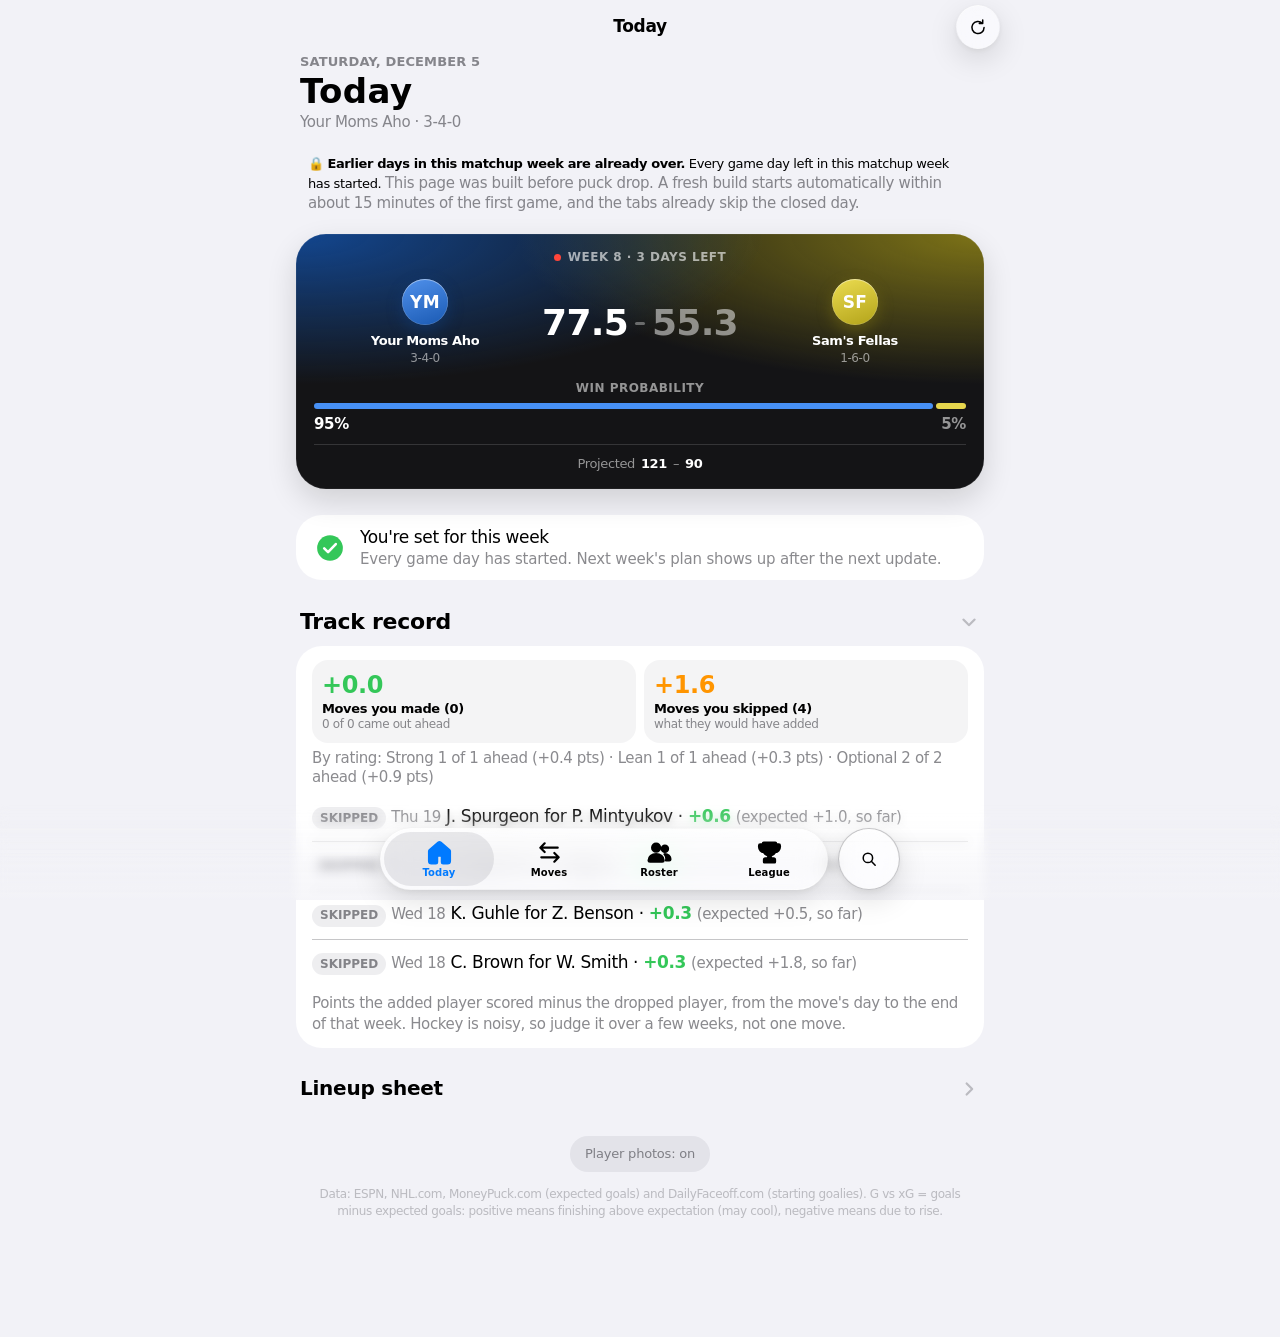
==== commit 4e9993a5: "Preview build" ====
--- a/preview/index.html
+++ b/preview/index.html
@@ -1,5 +1,5 @@
 <!doctype html><html lang="en"><head><meta charset="utf-8"><meta name="robots" content="noindex"><meta name="theme-color" content="#f2f2f7" media="(prefers-color-scheme: light)"><meta name="theme-color" content="#000000" media="(prefers-color-scheme: dark)">
-<meta name="viewport" content="width=device-width,initial-scale=1,viewport-fit=cover"><link rel="manifest" href="manifest.webmanifest"><link rel="apple-touch-icon" href="apple-touch-icon.png?v=2"><link rel="icon" type="image/png" href="icon-192.png?v=2"><meta name="apple-mobile-web-app-capable" content="yes"><meta name="mobile-web-app-capable" content="yes"><meta name="apple-mobile-web-app-title" content="Fantasy Hockey"><meta name="apple-mobile-web-app-status-bar-style" content="default"><title>Fantasy Hockey Manager</title>
+<meta name="viewport" content="width=device-width,initial-scale=1,viewport-fit=cover"><link rel="manifest" href="manifest.webmanifest"><link rel="apple-touch-icon" href="apple-touch-icon-v4.png"><link rel="icon" type="image/png" href="icon-192-v4.png"><meta name="apple-mobile-web-app-capable" content="yes"><meta name="mobile-web-app-capable" content="yes"><meta name="apple-mobile-web-app-title" content="Fantasy Hockey"><meta name="apple-mobile-web-app-status-bar-style" content="default"><title>Fantasy Hockey Manager</title>
 <style>
 :root{--bg:#f5f6f8;--card:#fff;--text:#1d2330;--muted:#6a7385;--line:#e4e7ee;--accent:#2563eb;
 --green:#16a34a;--amber:#d97706;--red:#dc2626;--gray:#6b7280;--soft:#eef2ff}
@@ -712,6 +712,28 @@
 .glc-lg .sw-hi{width:10px;height:10px;border-radius:3px;background:var(--green)}
 .glc-lg .sw-pj{width:16px;height:0;border-top:2px dashed var(--tint)}
 .cm-act .cm-try{border:0!important;box-shadow:none!important}
+
+/* Long term (stream impact after this week) */
+.lt-det{margin-top:8px!important}.lt-det>summary{padding:8px 0 4px!important;gap:8px!important}.lt-det .pill{margin-left:2px}.lt-det ul.why{margin:4px 0 2px;padding-left:18px}
+
+/* Try a swap result: calm layout */
+.wi-head{display:flex;align-items:baseline;gap:8px;margin-top:12px}
+.wi-pair{margin-top:8px;border-radius:14px;background:var(--fill,rgba(120,120,128,.08));padding:2px 12px}
+.wi-row{display:flex;align-items:center;gap:10px;padding:10px 0}
+.wi-row+.wi-row{border-top:.5px solid var(--line)}
+.wi-lbl{width:38px;font-size:12px;font-weight:600;letter-spacing:.04em;text-transform:uppercase;color:var(--muted,#8e8e93)}
+.wi-nm{flex:1;min-width:0;display:flex;flex-direction:column}
+.wi-nm a{font-weight:600;white-space:nowrap;overflow:hidden;text-overflow:ellipsis}
+.wi-nm .muted,.wi-pt .muted{font-size:13px}
+.wi-pt{display:flex;flex-direction:column;align-items:flex-end}
+.wi-verdict{margin-top:12px;font-weight:600}
+.wi-row .av{flex:none}
+.wi-lbl{flex:none}
+
+/* roster: section headers and a headshot on each row */
+.rsec{margin:14px 0 2px;font-size:13px;font-weight:600;letter-spacing:.02em;text-transform:uppercase;color:var(--muted, #6e6e73)}
+.rsec:first-child{margin-top:4px}
+.rrow{display:flex;align-items:center;min-width:0}.rrow .rtx{min-width:0}
 </style></head><body><div class="wrap">
 <h1 id="title">Fantasy Hockey Manager</h1><div class="sub" id="sub"></div><div id="rfbar" style="margin:6px 0 10px;display:flex;flex-wrap:wrap;gap:10px;align-items:center">
 <button id="rfbtn" type="button" style="padding:6px 14px;border-radius:8px;border:1px solid currentColor;background:transparent;color:inherit;font:inherit;font-weight:600;cursor:pointer">&#8635; Refresh data</button>
@@ -725,7 +747,7 @@
 <section id="t-roster" style="display:none"><div class="card"><h2>My roster</h2>
 <div class="controls"><span id="rosterPos"></span><input type="text" id="rosterQ" placeholder="Search players"></div>
 <div id="rosterTbl"></div>
-<div class="muted">In All stats: PPG = points per game so far. Exp = what he would average if puck luck evened out. Proj = ESPN's projection. Proj/gm = our projection, used for every suggestion. Games left = games left in this matchup week.</div></div></section>
+<div class="muted">In All stats: PPG = points per game so far. Luck-adj = what he would average if puck luck evened out. Proj = ESPN's projection. Proj/gm = our projection, used for every suggestion. Games left = games left in this matchup week.</div></div></section>
 <section id="t-free" style="display:none"><div class="card"><h2>Free agents and waivers</h2>
 <div class="controls"><span id="faPos"></span><input type="text" id="faQ" placeholder="Search players">
 <label><input type="checkbox" id="faHide" checked> hide injured</label>
@@ -747,7 +769,7 @@
 <div id="leagueTbl"></div>
 <div class="muted">Strength = points per week each team's best lineup should score over the next 4 weeks, from projections and schedule.</div></div></section>
 <div class="muted" style="margin-top:22px">Data: ESPN, NHL.com, MoneyPuck.com (expected goals) and DailyFaceoff.com (starting goalies). G vs xG = goals minus expected goals: positive means finishing above expectation (may cool), negative means due to rise.</div></div><div id="modal"></div>
-<script type="application/json" id="data">{"league":"Lets get Bendyyyy","me":"Your Moms Aho","rec":"3-4-0","updated":"Fri Nov 20, 9:55 AM ET","matchup":{"me_now":77.5,"opp_now":55.3,"proj_me":121.16023617746174,"proj_opp":89.90714871104478,"p_win":0.9533189235851586,"days_left":3,"days_total":7,"move_limit":7,"opp_name":"Sam's Fellas","opp_rec":"1-6-0","opp_id":5,"sd":18.626057016985637},"goalies":[{"p":{"id":2976847,"n":"Andrei Vasilevskiy","pos":"G","grp":"G","tm":"TB","slot":"BN","gp":17,"ppg":1.882,"exp":2.138,"proj":2.769,"out":2.34,"rec":3.433,"g7":2,"own":99.21,"inj":"ACTIVE","fl":["Well below ESPN projection","Hot last 15 days"],"st":null,"svp":0.895,"w":11,"ga":44,"sp":0.773,"gs":17.0,"qs":0.529,"gsax":2.05,"own_chg":0.01,"rl":"G1"},"rows":[{"day":"Sun Nov 22","time":"5:00 PM","opp":"BUF","home":true,"p":0.728952779284048,"e":2.5667891818910227,"sp":0.77,"ev":1.98,"conf":"usual starter","sure":false,"started":false,"verdict":"START","cls":"start"}]},{"p":{"id":3020225,"n":"Connor Hellebuyck","pos":"G","grp":"G","tm":"NJ","slot":"G","gp":8,"ppg":4.075,"exp":3.661,"proj":3.096,"out":3.379,"rec":4.36,"g7":3,"own":93.97,"inj":"ACTIVE","fl":["Well above ESPN projection"],"st":null,"svp":0.912,"w":7,"ga":19,"sp":0.364,"gs":8.0,"qs":0.625,"gsax":1.84,"own_chg":0.02,"rl":"G1"},"rows":[{"day":"Sat Nov 21","time":"7:00 PM","opp":"STL","home":false,"p":0.6205924889050878,"e":3.3536566389481934,"sp":0.36,"ev":1.22,"conf":"usually the backup, so he may not play: check the morning of","sure":false,"started":false,"verdict":"START","cls":"risky"}]},{"p":{"id":3939714,"n":"Adin Hill","pos":"G","grp":"G","tm":"VGK","slot":"G","gp":12,"ppg":1.967,"exp":2.14,"proj":1.081,"out":1.717,"rec":1.55,"g7":2,"own":33.95,"inj":"ACTIVE","fl":["Well above ESPN projection"],"st":null,"svp":0.898,"w":7,"ga":32,"sp":0.5,"gs":12.0,"qs":0.5,"gsax":1.88,"own_chg":0.02,"rl":"G2"},"rows":[{"day":"Sat Nov 21","time":"7:00 PM","opp":"WPG","home":false,"p":0.5587545942025688,"e":1.5882364424394313,"sp":0.5,"ev":0.79,"conf":"splits starts","sure":false,"started":false,"verdict":"START","cls":"risky"}]}],"moves":[],"alerts":[],"mine":[{"id":4233875,"n":"Jason Robertson","pos":"LW","grp":"F","tm":"DAL","slot":"F","gp":22,"ppg":2.459,"exp":2.325,"proj":2.442,"out":2.304,"rec":2.171,"g7":2,"own":99.42,"inj":"ACTIVE","fl":[],"st":null,"g":10,"a":16,"sog":72,"hit":14,"blk":10,"ppp":6,"shp":0.139,"ixg":8.52,"gx":1.48,"xgf":0.66,"h60":1.94,"b60":1.38,"own_chg":0.01,"rl":"F1 - PP1","cls":"core","ev":"F1","ppu":1.0,"tr":0.225,"toi5":19.903,"rp":2.14,"gl":1,"_gl":1},{"id":2976847,"n":"Andrei Vasilevskiy","pos":"G","grp":"G","tm":"TB","slot":"BN","gp":17,"ppg":1.882,"exp":2.138,"proj":2.769,"out":2.34,"rec":3.433,"g7":2,"own":99.21,"inj":"ACTIVE","fl":["Well below ESPN projection","Hot last 15 days"],"st":null,"svp":0.895,"w":11,"ga":44,"sp":0.773,"gs":17.0,"qs":0.529,"gsax":2.05,"own_chg":0.01,"rl":"G1","gl":1},{"id":4233586,"n":"Martin Necas","pos":"RW","grp":"F","tm":"COL","slot":"F","gp":23,"ppg":2.191,"exp":1.903,"proj":2.326,"out":2.058,"rec":2.371,"g7":1,"own":99.16,"inj":"ACTIVE","fl":["Shooting hot (20%) - goals likely to cool","Top power-play role (3.8 PP min/game)","Scoring +3.4 goals above expected - likely to cool"],"st":null,"g":10,"a":16,"sog":49,"hit":25,"blk":5,"ppp":6,"shp":0.204,"pp":3.824,"ixg":6.59,"gx":3.41,"xgf":0.67,"own_chg":-0.03,"rl":"F1 - PP1","cls":"core","ev":"F1","ppu":1.0,"tr":-0.705,"toi5":18.923,"rp":2.14,"gl":0,"_gl":0},{"id":5080230,"n":"Lane Hutson","pos":"D","grp":"D","tm":"MTL","slot":"D","gp":23,"ppg":2.387,"exp":2.365,"proj":2.123,"out":2.049,"rec":2.763,"g7":3,"own":98.2,"inj":"ACTIVE","fl":[],"st":null,"g":5,"a":19,"sog":46,"hit":8,"blk":34,"ppp":6,"shp":0.109,"own_chg":0.07,"rl":"D2 - PP1","cls":"core","ev":"D2","ppu":1.0,"tr":1.06,"toi5":26.327,"rp":1.49,"gl":1,"_gl":1},{"id":3899937,"n":"Mitch Marner","pos":"RW","grp":"F","tm":"VGK","slot":"F","gp":22,"ppg":2.209,"exp":2.339,"proj":2.089,"out":2.17,"rec":1.986,"g7":2,"own":98.62,"inj":"ACTIVE","fl":[],"st":null,"g":3,"a":23,"sog":54,"hit":7,"blk":13,"ppp":13,"shp":0.056,"own_chg":0.01,"rl":"F2 - PP1","cls":"core","ev":"F2","ppu":1.0,"tr":0.914,"toi5":21.427,"rp":1.907,"gl":1,"_gl":1},{"id":3904186,"n":"Rasmus Andersson","pos":"D","grp":"D","tm":"VGK","slot":"D","gp":24,"ppg":1.463,"exp":1.552,"proj":2.065,"out":1.69,"rec":1.471,"g7":2,"own":82.16,"inj":"ACTIVE","fl":["Well below ESPN projection"],"st":null,"g":3,"a":4,"sog":47,"hit":4,"blk":40,"ppp":0,"shp":0.064,"own_chg":-0.17,"rl":"D2 - PP2","cls":"core","ev":"D2","ppu":2.0,"tr":0.284,"toi5":19.847,"rp":1.547,"gl":1,"_gl":1},{"id":3899938,"n":"Mikko Rantanen","pos":"RW","grp":"F","tm":"DAL","slot":"F","gp":22,"ppg":2.291,"exp":1.949,"proj":2.359,"out":2.136,"rec":2.243,"g7":2,"own":97.91,"inj":"ACTIVE","fl":["Shooting hot (23%) - goals likely to cool","Top power-play role (3.6 PP min/game)","Scoring +3.8 goals above expected - likely to cool"],"st":null,"g":10,"a":17,"sog":43,"hit":16,"blk":6,"ppp":8,"shp":0.233,"pp":3.593,"ixg":6.2,"gx":3.8,"xgf":0.64,"own_chg":0.05,"rl":"F1 - PP1","cls":"core","ev":"F1","ppu":1.0,"tr":0.238,"toi5":20.33,"rp":2.14,"gl":1,"_gl":1},{"id":2970615,"n":"Tom Wilson","pos":"RW","grp":"F","tm":"WSH","slot":"BN","gp":20,"ppg":1.36,"exp":1.458,"proj":2.195,"out":1.866,"rec":1.117,"g7":2,"own":65.18,"inj":"ACTIVE","fl":["Well below ESPN projection"],"st":null,"g":2,"a":5,"sog":34,"hit":53,"blk":19,"ppp":0,"shp":0.059,"own_chg":-0.31,"rl":"F2 - PP1","cls":"core","ev":"F2","ppu":1.0,"tr":1.006,"toi5":18.747,"rp":1.907,"gl":1,"_gl":1},{"id":3020225,"n":"Connor Hellebuyck","pos":"G","grp":"G","tm":"NJ","slot":"G","gp":8,"ppg":4.075,"exp":3.661,"proj":3.096,"out":3.379,"rec":4.36,"g7":3,"own":93.97,"inj":"ACTIVE","fl":["Well above ESPN projection"],"st":null,"svp":0.912,"w":7,"ga":19,"sp":0.364,"gs":8.0,"qs":0.625,"gsax":1.84,"own_chg":0.02,"rl":"G1","gl":1},{"id":5149153,"n":"Leo Carlsson","pos":"C","grp":"F","tm":"ANA","slot":"F","gp":23,"ppg":2.265,"exp":2.149,"proj":1.843,"out":2.099,"rec":1.438,"g7":3,"own":92.61,"inj":"ACTIVE","fl":["Cold last 15 days"],"st":null,"g":6,"a":22,"sog":40,"hit":6,"blk":7,"ppp":19,"shp":0.15,"own_chg":0.05,"rl":"F1 - PP1","cls":"core","ev":"F1","ppu":1.0,"tr":0.61,"toi5":21.03,"rp":2.14,"gl":1,"_gl":1},{"id":5545,"n":"Mark Stone","pos":"RW","grp":"F","tm":"VGK","slot":"F","gp":24,"ppg":2.404,"exp":2.024,"proj":2.437,"out":2.267,"rec":1.3,"g7":2,"own":93.85,"inj":"ACTIVE","fl":["Shooting hot (27%) - goals likely to cool","Cold last 15 days"],"st":null,"g":11,"a":11,"sog":41,"hit":26,"blk":20,"ppp":14,"shp":0.268,"own_chg":0.01,"rl":"F1 - PP1","cls":"core","ev":"F1","ppu":1.0,"tr":1.836,"toi5":20.87,"rp":2.14,"gl":1,"_gl":1},{"id":4233637,"n":"Robert Thomas","pos":"C","grp":"F","tm":"STL","slot":"BN","gp":22,"ppg":1.668,"exp":1.595,"proj":2.074,"out":1.857,"rec":2.086,"g7":3,"own":53.36,"inj":"ACTIVE","fl":[],"st":null,"g":4,"a":16,"sog":29,"hit":8,"blk":12,"ppp":6,"shp":0.138,"own_chg":0.81,"rl":"F1 - PP1","cls":"core","ev":"F1","ppu":1.0,"tr":-1.156,"toi5":19.027,"rp":2.14,"gl":2,"_gl":2},{"id":5149155,"n":"Will Smith","pos":"RW","grp":"F","tm":"SJ","slot":"F","gp":24,"ppg":1.683,"exp":1.583,"proj":1.597,"out":1.534,"rec":2.071,"g7":3,"own":76.24,"inj":"ACTIVE","fl":[],"st":null,"g":8,"a":11,"sog":59,"hit":10,"blk":5,"ppp":8,"shp":0.136,"own_chg":0.08,"rl":"F2 - PP2","cls":"core","ev":"F2","ppu":2.0,"tr":0.46,"toi5":20.177,"rp":1.384,"gl":1,"_gl":1},{"id":4565230,"n":"Trevor Zegras","pos":"C","grp":"F","tm":"PHI","slot":"BN","gp":25,"ppg":1.48,"exp":1.594,"proj":1.653,"out":1.731,"rec":0.738,"g7":2,"own":60.11,"inj":"ACTIVE","fl":["Cold last 15 days","Top power-play role (3.5 PP min/game)"],"st":null,"g":5,"a":10,"sog":51,"hit":9,"blk":14,"ppp":7,"shp":0.098,"pp":3.482,"ixg":7.33,"gx":-2.33,"xgf":0.54,"own_chg":-0.57,"rl":"F1 - PP1","cls":"core","ev":"F1","ppu":1.0,"tr":-1.523,"toi5":16.6,"rp":2.14,"gl":1,"_gl":1},{"id":5149186,"n":"Zach Benson","pos":"LW","grp":"F","tm":"BUF","slot":"UTIL","gp":22,"ppg":1.668,"exp":2.018,"proj":1.206,"out":1.84,"rec":1.186,"g7":3,"own":29.71,"inj":"ACTIVE","fl":["Scoring -5.5 goals below expected - due to rise"],"st":null,"g":3,"a":14,"sog":53,"hit":24,"blk":12,"ppp":4,"shp":0.057,"toi":20.195,"ixg":8.49,"gx":-5.49,"xgf":0.57,"own_chg":-0.03,"rl":"F1 - PP1","cls":"core","ev":"F1","ppu":1.0,"tr":-0.148,"toi5":20.047,"rp":2.14,"gl":2,"_gl":2},{"id":4588175,"n":"Charle-Edouard D'Astous","pos":"D","grp":"D","tm":"TB","slot":"D","gp":21,"ppg":2.0,"exp":1.953,"proj":1.303,"out":1.72,"rec":2.0,"g7":2,"own":53.04,"inj":"ACTIVE","fl":["Well above ESPN projection"],"st":null,"g":4,"a":10,"sog":33,"hit":32,"blk":28,"ppp":7,"shp":0.121,"own_chg":1.1,"rl":"D1 - PP2","cls":"core","ev":"D1","ppu":2.0,"tr":1.203,"toi5":19.11,"rp":1.648,"gl":1,"_gl":1},{"id":4352750,"n":"Joel Farabee","pos":"LW","grp":"F","tm":"CGY","slot":"F","gp":23,"ppg":2.204,"exp":2.16,"proj":1.35,"out":1.964,"rec":1.971,"g7":3,"own":68.44,"inj":"ACTIVE","fl":["Well above ESPN projection"],"st":null,"g":7,"a":11,"sog":61,"hit":11,"blk":25,"ppp":11,"shp":0.115,"own_chg":0.14,"rl":"F1 - PP1","cls":"core","ev":"F1","ppu":1.0,"tr":0.381,"toi5":19.51,"rp":2.14,"gl":1,"_gl":1},{"id":3939714,"n":"Adin Hill","pos":"G","grp":"G","tm":"VGK","slot":"G","gp":12,"ppg":1.967,"exp":2.14,"proj":1.081,"out":1.717,"rec":1.55,"g7":2,"own":33.95,"inj":"ACTIVE","fl":["Well above ESPN projection"],"st":null,"svp":0.898,"w":7,"ga":32,"sp":0.5,"gs":12.0,"qs":0.5,"gsax":1.88,"own_chg":0.02,"rl":"G2","gl":1},{"id":2558631,"n":"Mattias Ekholm","pos":"D","grp":"D","tm":"EDM","slot":"BN","gp":22,"ppg":1.441,"exp":1.413,"proj":1.583,"out":1.55,"rec":1.887,"g7":3,"own":55.38,"inj":"ACTIVE","fl":[],"st":null,"g":3,"a":8,"sog":26,"hit":16,"blk":26,"ppp":1,"shp":0.115,"own_chg":0.15,"rl":"D1 - PP2","cls":"core","ev":"D1","ppu":2.0,"tr":0.249,"toi5":21.377,"rp":1.648,"gl":2,"_gl":2},{"id":4697387,"n":"Jamie Drysdale","pos":"D","grp":"D","tm":"PHI","slot":"D","gp":25,"ppg":1.828,"exp":1.845,"proj":null,"out":1.92,"rec":2.487,"g7":2,"own":27.14,"inj":"ACTIVE","fl":["Hot last 15 days"],"st":null,"g":3,"a":12,"sog":33,"hit":9,"blk":44,"ppp":3,"shp":0.091,"own_chg":3.06,"rl":"D1 - PP1","cls":"core","ev":"D1","ppu":1.0,"tr":0.099,"toi5":23.163,"rp":2.252,"gl":1,"_gl":1},{"id":5080154,"n":"Pavel Mintyukov","pos":"D","grp":"D","tm":"ANA","slot":"D","gp":19,"ppg":1.621,"exp":1.621,"proj":null,"out":1.561,"rec":1.863,"g7":3,"own":5.86,"inj":"ACTIVE","fl":[],"st":null,"g":2,"a":6,"sog":20,"hit":8,"blk":34,"ppp":2,"shp":0.1,"own_chg":-0.05,"rl":"D2","cls":"core","ev":"D2","ppu":0.0,"tr":1.046,"toi5":20.473,"rp":1.423,"gl":1,"_gl":1},{"id":4233648,"n":"Kailer Yamamoto","pos":"RW","grp":"F","tm":"UTA","slot":"F","gp":14,"ppg":1.914,"exp":2.078,"proj":null,"out":1.954,"rec":1.78,"g7":3,"own":15.71,"inj":"ACTIVE","fl":["Ice time up 2.7 min over last 5 games"],"st":null,"g":3,"a":9,"sog":30,"hit":23,"blk":9,"ppp":4,"shp":0.1,"toi":15.989,"ixg":4.91,"gx":-1.91,"xgf":0.7,"own_chg":-0.47,"rl":"F2 - PP1","cls":"core","ev":"F2","ppu":1.0,"tr":2.724,"toi5":18.713,"rp":1.907,"gl":1,"_gl":1}],"fas":[{"id":3101,"n":"Alex Ovechkin","pos":"LW","grp":"F","tm":"WSH","slot":"FA","gp":20,"ppg":0.72,"exp":0.899,"proj":1.971,"out":1.412,"rec":0.65,"g7":2,"own":68.86,"inj":"ACTIVE","fl":["Shooting cold (3%) - goals due to rise","Well below ESPN projection"],"st":"FREEAGENT","g":1,"a":5,"sog":36,"hit":23,"blk":3,"ppp":0,"shp":0.028,"own_chg":-0.24,"rl":"F3 - PP1","cls":"core","ev":"F3","ppu":1.0,"tr":-0.737,"toi5":12.84,"rp":1.587,"gl":1,"_gl":1},{"id":4064582,"n":"Carter Hart","pos":"G","grp":"G","tm":"VGK","slot":"FA","gp":12,"ppg":1.017,"exp":1.568,"proj":1.853,"out":1.682,"rec":0.667,"g7":2,"own":62.49,"inj":"ACTIVE","fl":["Poor save % (0.888) - likely to bounce back, but risky","Well below ESPN projection"],"st":"FREEAGENT","svp":0.888,"w":6,"ga":33,"sp":0.5,"gs":12.0,"qs":0.5,"gsax":-1.0,"own_chg":-0.4,"rl":"G1","gl":1},{"id":3988847,"n":"Neal Pionk","pos":"D","grp":"D","tm":"WPG","slot":"FA","gp":23,"ppg":1.796,"exp":1.812,"proj":null,"out":1.683,"rec":1.457,"g7":3,"own":61.6,"inj":"ACTIVE","fl":[],"st":"FREEAGENT","g":4,"a":9,"sog":51,"hit":57,"blk":25,"ppp":2,"shp":0.078,"ixg":3.87,"gx":0.13,"xgf":0.5,"h60":6.13,"b60":2.68,"own_chg":-0.03,"rl":"D1 - PP2","cls":"core","ev":"D1","ppu":2.0,"tr":-0.061,"toi5":24.187,"rp":1.648,"gl":1,"_gl":1},{"id":5157,"n":"Victor Hedman","pos":"D","grp":"D","tm":"TB","slot":"FA","gp":21,"ppg":1.248,"exp":1.104,"proj":2.225,"out":1.674,"rec":0.912,"g7":2,"own":60.62,"inj":"ACTIVE","fl":["Well below ESPN projection","Ice time up 2.8 min over last 5 games"],"st":"FREEAGENT","g":4,"a":2,"sog":21,"hit":6,"blk":25,"ppp":1,"shp":0.19,"own_chg":-0.4,"rl":"D2 - PP2","cls":"core","ev":"D2","ppu":2.0,"tr":2.847,"toi5":18.683,"rp":1.547,"gl":1,"_gl":1},{"id":3069341,"n":"Colton Parayko","pos":"D","grp":"D","tm":"STL","slot":"FA","gp":20,"ppg":1.435,"exp":1.62,"proj":1.881,"out":1.595,"rec":1.2,"g7":3,"own":58.78,"inj":"ACTIVE","fl":[],"st":"FREEAGENT","g":0,"a":5,"sog":24,"hit":13,"blk":39,"ppp":1,"shp":0.0,"own_chg":-0.26,"rl":"D2","cls":"core","ev":"D2","ppu":0.0,"tr":-0.712,"toi5":19.773,"rp":1.423,"gl":2,"_gl":2},{"id":4565225,"n":"Bowen Byram","pos":"D","grp":"D","tm":"CHI","slot":"FA","gp":6,"ppg":1.117,"exp":1.274,"proj":1.82,"out":1.664,"rec":null,"g7":3,"own":55.85,"inj":"INJURY_RESERVE","fl":["Injury: INJURY_RESERVE"],"st":"FREEAGENT","g":0,"a":1,"sog":5,"hit":2,"blk":9,"ppp":1,"shp":0.0,"own_chg":-0.18,"rl":"Off lines","cls":"watch","ppu":0.0,"gl":2},{"id":5216860,"n":"Ivan Demidov","pos":"RW","grp":"F","tm":"MTL","slot":"FA","gp":2,"ppg":1.85,"exp":1.279,"proj":1.389,"out":1.376,"rec":null,"g7":3,"own":53.31,"inj":"INJURY_RESERVE","fl":["Injury: INJURY_RESERVE"],"st":"FREEAGENT","g":1,"a":1,"sog":4,"hit":3,"blk":0,"ppp":0,"shp":0.25,"own_chg":-0.13,"rl":"Off lines","cls":"watch","ppu":0.0,"gl":1},{"id":3539,"n":"Kris Letang","pos":"D","grp":"D","tm":"PIT","slot":"FA","gp":21,"ppg":1.481,"exp":1.667,"proj":1.529,"out":1.544,"rec":2.233,"g7":3,"own":50.82,"inj":"ACTIVE","fl":["Shooting cold (3%) - goals due to rise","Hot last 15 days"],"st":"FREEAGENT","g":1,"a":10,"sog":39,"hit":27,"blk":23,"ppp":2,"shp":0.026,"own_chg":0.14,"rl":"D3 - PP2","cls":"depth","ev":"D3","ppu":2.0,"tr":-0.135,"toi5":19.92,"rp":1.439,"gl":2,"_gl":2},{"id":4233889,"n":"Ukko-Pekka Luukkonen","pos":"G","grp":"G","tm":"BUF","slot":"FA","gp":13,"ppg":0.0,"exp":1.106,"proj":2.324,"out":1.57,"rec":0.467,"g7":3,"own":49.86,"inj":"ACTIVE","fl":["Poor save % (0.873) - likely to bounce back, but risky","Well below ESPN projection"],"st":"FREEAGENT","svp":0.873,"w":6,"ga":43,"sp":0.545,"gs":12.0,"qs":0.333,"gsax":-2.23,"own_chg":0.08,"rl":"G1","gl":2},{"id":2590824,"n":"John Gibson","pos":"G","grp":"G","tm":"DET","slot":"FA","gp":13,"ppg":-1.062,"exp":0.318,"proj":1.823,"out":0.892,"rec":-2.6,"g7":2,"own":46.77,"inj":"ACTIVE","fl":["Poor save % (0.862) - likely to bounce back, but risky","Well below ESPN projection","Saving -7.6 goals vs expected"],"st":"FREEAGENT","svp":0.862,"w":4,"ga":41,"sp":0.591,"gs":13.0,"qs":0.308,"gsax":-7.63,"own_chg":-0.19,"rl":"G1","gl":1},{"id":5571,"n":"Sergei Bobrovsky","pos":"G","grp":"G","tm":"TOR","slot":"FA","gp":14,"ppg":-1.243,"exp":-0.134,"proj":1.305,"out":0.39,"rec":-5.667,"g7":2,"own":46.38,"inj":"ACTIVE","fl":["Poor save % (0.874) - likely to bounce back, but risky","Well below ESPN projection","Saving -5.0 goals vs expected"],"st":"FREEAGENT","svp":0.874,"w":3,"ga":51,"sp":0.583,"gs":14.0,"qs":0.357,"gsax":-5.02,"own_chg":-0.83,"rl":"G2","gl":1},{"id":5188366,"n":"Sergei Murashov","pos":"G","grp":"G","tm":"PIT","slot":"FA","gp":8,"ppg":0.1,"exp":0.536,"proj":2.125,"out":1.33,"rec":4.067,"g7":3,"own":45.16,"inj":"ACTIVE","fl":["Well below ESPN projection"],"st":"FREEAGENT","svp":0.894,"w":2,"ga":26,"sp":0.381,"gs":8.0,"qs":0.625,"gsax":-0.56,"own_chg":-0.07,"rl":"G2","gl":2},{"id":4697686,"n":"Jakub Dobes","pos":"G","grp":"G","tm":"MTL","slot":"FA","gp":9,"ppg":-0.578,"exp":1.02,"proj":2.29,"out":1.618,"rec":1.667,"g7":3,"own":40.43,"inj":"ACTIVE","fl":["Poor save % (0.864) - likely to bounce back, but risky","Well below ESPN projection","Saving -4.3 goals vs expected"],"st":"FREEAGENT","svp":0.864,"w":4,"ga":32,"sp":0.391,"gs":9.0,"qs":0.222,"gsax":-4.28,"own_chg":0.13,"rl":"G1","gl":1},{"id":3042003,"n":"Valeri Nichushkin","pos":"RW","grp":"F","tm":"CBJ","slot":"FA","gp":20,"ppg":1.37,"exp":1.449,"proj":1.958,"out":1.638,"rec":1.029,"g7":3,"own":38.25,"inj":"ACTIVE","fl":["Well below ESPN projection"],"st":"FREEAGENT","g":2,"a":9,"sog":30,"hit":34,"blk":14,"ppp":2,"shp":0.067,"pp":1.052,"ixg":2.84,"gx":-0.84,"xgf":0.46,"own_chg":-0.11,"rl":"F2 - PP2","cls":"core","ev":"F2","ppu":2.0,"tr":1.767,"toi5":19.087,"rp":1.384,"gl":1,"_gl":1},{"id":3114985,"n":"Ivan Barbashev","pos":"LW","grp":"F","tm":"VGK","slot":"FA","gp":24,"ppg":1.471,"exp":1.417,"proj":1.552,"out":1.28,"rec":1.729,"g7":2,"own":36.43,"inj":"ACTIVE","fl":["Replaceable role (F3)"],"st":"FREEAGENT","g":4,"a":12,"sog":31,"hit":52,"blk":10,"ppp":3,"shp":0.129,"own_chg":-0.41,"rl":"F3","cls":"streamer","ev":"F3","ppu":0.0,"tr":-0.816,"toi5":14.687,"rp":1.005,"gl":1,"_gl":1},{"id":3069352,"n":"Esa Lindell","pos":"D","grp":"D","tm":"DAL","slot":"FA","gp":17,"ppg":1.353,"exp":1.463,"proj":1.754,"out":1.638,"rec":1.4,"g7":2,"own":34.05,"inj":"ACTIVE","fl":["Ice time up 2.4 min over last 5 games"],"st":"FREEAGENT","g":0,"a":1,"sog":17,"hit":8,"blk":39,"ppp":0,"shp":0.0,"toi":23.382,"ixg":0.63,"gx":-0.63,"xgf":0.42,"h60":1.05,"b60":5.88,"own_chg":-0.1,"rl":"D1","cls":"core","ev":"D1","ppu":0.0,"tr":2.351,"toi5":25.733,"rp":1.45,"gl":1,"_gl":1},{"id":5793,"n":"Anders Lee","pos":"LW","grp":"F","tm":"UTA","slot":"FA","gp":23,"ppg":1.1,"exp":1.362,"proj":1.415,"out":1.418,"rec":0.9,"g7":3,"own":33.55,"inj":"ACTIVE","fl":["Scoring -4.5 goals below expected - due to rise"],"st":"FREEAGENT","g":3,"a":7,"sog":42,"hit":21,"blk":11,"ppp":1,"shp":0.071,"ixg":7.49,"gx":-4.49,"xgf":0.64,"h60":3.92,"b60":2.05,"own_chg":-0.26,"rl":"F2 - PP2","cls":"core","ev":"F2","ppu":2.0,"tr":1.012,"toi5":14.983,"rp":1.384,"gl":1,"_gl":1},{"id":3042056,"n":"Tyler Bertuzzi","pos":"LW","grp":"F","tm":"CHI","slot":"FA","gp":22,"ppg":1.018,"exp":0.923,"proj":1.637,"out":1.509,"rec":1.717,"g7":3,"own":32.33,"inj":"ACTIVE","fl":["Shooting hot (18%) - goals likely to cool","Well below ESPN projection","Hot last 15 days"],"st":"FREEAGENT","g":5,"a":5,"sog":28,"hit":11,"blk":4,"ppp":2,"shp":0.179,"ixg":4.35,"gx":0.65,"xgf":0.49,"h60":1.76,"b60":0.64,"own_chg":0.15,"rl":"F1 - PP1","cls":"core","ev":"F1","ppu":1.0,"tr":-0.725,"toi5":16.317,"rp":2.14,"gl":2,"_gl":2},{"id":3042063,"n":"Ryan Hartman","pos":"C","grp":"F","tm":"MIN","slot":"FA","gp":24,"ppg":1.046,"exp":1.046,"proj":1.797,"out":1.243,"rec":1.471,"g7":3,"own":29.89,"inj":"ACTIVE","fl":["Well below ESPN projection","Replaceable role (F4 - PP2)"],"st":"FREEAGENT","g":3,"a":4,"sog":30,"hit":21,"blk":19,"ppp":1,"shp":0.1,"own_chg":-0.02,"rl":"F4 - PP2","cls":"streamer","ev":"F4","ppu":2.0,"tr":-0.043,"toi5":13.12,"rp":1.077,"gl":1,"_gl":1},{"id":2967072,"n":"Jonathan Marchessault","pos":"RW","grp":"F","tm":"NSH","slot":"FA","gp":15,"ppg":1.133,"exp":1.171,"proj":1.394,"out":1.397,"rec":2.4,"g7":2,"own":28.96,"inj":"ACTIVE","fl":[],"st":"FREEAGENT","g":3,"a":3,"sog":34,"hit":16,"blk":1,"ppp":5,"shp":0.088,"own_chg":0.0,"rl":"F3 - PP1","cls":"core","ev":"F3","ppu":1.0,"tr":0.218,"toi5":16.87,"rp":1.587,"gl":1,"_gl":1},{"id":5048894,"n":"Bobby McMann","pos":"LW","grp":"F","tm":"SEA","slot":"FA","gp":19,"ppg":1.195,"exp":1.313,"proj":1.596,"out":1.692,"rec":0.675,"g7":3,"own":28.43,"inj":"ACTIVE","fl":[],"st":"FREEAGENT","g":3,"a":3,"sog":48,"hit":39,"blk":8,"ppp":2,"shp":0.062,"own_chg":-0.11,"rl":"F1 - PP1","cls":"core","ev":"F1","ppu":1.0,"tr":0.205,"toi5":17.173,"rp":2.14,"gl":1,"_gl":1},{"id":3942073,"n":"Joey Daccord","pos":"G","grp":"G","tm":"SEA","slot":"FA","gp":10,"ppg":-0.44,"exp":0.764,"proj":1.392,"out":1.043,"rec":-5.3,"g7":3,"own":27.4,"inj":"ACTIVE","fl":["Poor save % (0.872) - likely to bounce back, but risky","Well below ESPN projection","Saving -3.6 goals vs expected"],"st":"FREEAGENT","svp":0.872,"w":4,"ga":32,"sp":0.474,"gs":9.0,"qs":0.444,"gsax":-3.6,"own_chg":-0.19,"rl":"G2","gl":1},{"id":5079,"n":"Jared Spurgeon","pos":"D","grp":"D","tm":"MIN","slot":"FA","gp":15,"ppg":2.007,"exp":2.104,"proj":null,"out":1.653,"rec":2.4,"g7":3,"own":26.78,"inj":"ACTIVE","fl":[],"st":"FREEAGENT","g":1,"a":7,"sog":19,"hit":12,"blk":35,"ppp":1,"shp":0.053,"own_chg":1.65,"rl":"D1","cls":"core","ev":"D1","ppu":0.0,"tr":-1.113,"toi5":18.873,"rp":1.45,"gl":1,"_gl":1},{"id":3020803,"n":"Jake McCabe","pos":"D","grp":"D","tm":"TOR","slot":"FA","gp":24,"ppg":1.404,"exp":1.568,"proj":1.723,"out":1.569,"rec":1.171,"g7":2,"own":26.62,"inj":"ACTIVE","fl":["Shooting cold (0%) - goals due to rise"],"st":"FREEAGENT","g":0,"a":3,"sog":26,"hit":26,"blk":51,"ppp":0,"shp":0.0,"own_chg":-0.11,"rl":"D1","cls":"core","ev":"D1","ppu":0.0,"tr":0.101,"toi5":20.14,"rp":1.45,"gl":1,"_gl":1},{"id":4352770,"n":"K'Andre Miller","pos":"D","grp":"D","tm":"CAR","slot":"FA","gp":22,"ppg":1.145,"exp":1.288,"proj":1.54,"out":1.379,"rec":1.4,"g7":3,"own":26.07,"inj":"ACTIVE","fl":["Shooting cold (3%) - goals due to rise"],"st":"FREEAGENT","g":1,"a":7,"sog":32,"hit":25,"blk":20,"ppp":1,"shp":0.031,"own_chg":0.02,"rl":"D2","cls":"core","ev":"D2","ppu":0.0,"tr":-0.636,"toi5":21.493,"rp":1.423,"gl":2,"_gl":2},{"id":5238086,"n":"Elias N. Pettersson","pos":"D","grp":"D","tm":"VAN","slot":"FA","gp":24,"ppg":1.508,"exp":1.415,"proj":null,"out":1.444,"rec":1.2,"g7":3,"own":25.39,"inj":"ACTIVE","fl":[],"st":"FREEAGENT","g":3,"a":1,"sog":26,"hit":51,"blk":41,"ppp":1,"shp":0.115,"toi":19.186,"ixg":1.34,"gx":1.66,"xgf":0.29,"h60":6.64,"b60":5.21,"own_chg":-0.12,"rl":"Not listed","gl":2,"_gl":2},{"id":3067313,"n":"Anthony Stolarz","pos":"G","grp":"G","tm":"TOR","slot":"FA","gp":10,"ppg":1.8,"exp":1.747,"proj":null,"out":1.467,"rec":-0.6,"g7":2,"own":25.11,"inj":"ACTIVE","fl":["Cold last 15 days"],"st":"FREEAGENT","svp":0.904,"w":5,"ga":27,"sp":0.417,"gs":10.0,"qs":0.5,"gsax":0.88,"own_chg":1.24,"rl":"G1","gl":1},{"id":5080157,"n":"Frank Nazar","pos":"C","grp":"F","tm":"CHI","slot":"FA","gp":20,"ppg":1.845,"exp":1.412,"proj":1.539,"out":1.678,"rec":2.967,"g7":3,"own":24.93,"inj":"ACTIVE","fl":["Shooting hot (27%) - goals likely to cool","Hot last 15 days","Scoring +4.2 goals above expected - likely to cool"],"st":"FREEAGENT","g":11,"a":2,"sog":41,"hit":18,"blk":8,"ppp":6,"shp":0.268,"pp":2.17,"ixg":6.83,"gx":4.17,"xgf":0.44,"own_chg":5.34,"rl":"F2 - PP1","cls":"core","ev":"F2","ppu":1.0,"tr":1.406,"toi5":19.38,"rp":1.907,"gl":2,"_gl":2},{"id":4697391,"n":"Marco Rossi","pos":"C","grp":"F","tm":"VAN","slot":"FA","gp":22,"ppg":0.959,"exp":1.003,"proj":1.589,"out":1.16,"rec":0.557,"g7":3,"own":24.58,"inj":"ACTIVE","fl":["Well below ESPN projection","Replaceable role (F3 - PP2)"],"st":"FREEAGENT","g":3,"a":4,"sog":37,"hit":29,"blk":7,"ppp":2,"shp":0.081,"own_chg":-0.17,"rl":"F3 - PP2","cls":"streamer","ev":"F3","ppu":2.0,"tr":-1.753,"toi5":13.337,"rp":1.161,"gl":2,"_gl":2},{"id":4697399,"n":"Kaiden Guhle","pos":"D","grp":"D","tm":"MTL","slot":"FA","gp":19,"ppg":1.811,"exp":1.835,"proj":null,"out":1.536,"rec":1.637,"g7":3,"own":23.23,"inj":"ACTIVE","fl":[],"st":"FREEAGENT","g":2,"a":4,"sog":23,"hit":46,"blk":37,"ppp":1,"shp":0.087,"own_chg":-0.21,"rl":"D1","cls":"core","ev":"D1","ppu":0.0,"tr":-1.972,"toi5":20.543,"rp":1.45,"gl":1,"_gl":1},{"id":3941973,"n":"Anthony Cirelli","pos":"C","grp":"F","tm":"TB","slot":"FA","gp":20,"ppg":1.65,"exp":1.474,"proj":1.693,"out":1.393,"rec":1.75,"g7":2,"own":21.74,"inj":"ACTIVE","fl":["Shooting hot (21%) - goals likely to cool","Replaceable role (F3 - PP2)"],"st":"FREEAGENT","g":6,"a":9,"sog":29,"hit":11,"blk":12,"ppp":2,"shp":0.207,"ixg":4.59,"gx":1.41,"xgf":0.53,"h60":1.92,"b60":2.1,"own_chg":0.39,"rl":"F3 - PP2","cls":"streamer","ev":"F3","ppu":2.0,"tr":-0.912,"toi5":16.197,"rp":1.161,"gl":1,"_gl":1},{"id":3151297,"n":"Igor Shesterkin","pos":"G","grp":"G","tm":"NYR","slot":"FA","gp":5,"ppg":3.24,"exp":2.282,"proj":null,"out":1.583,"rec":null,"g7":2,"own":19.72,"inj":"INJURY_RESERVE","fl":["Hot save % (0.927) - may cool off","Injury: INJURY_RESERVE","Saving +4.9 goals vs expected"],"st":"FREEAGENT","svp":0.927,"w":3,"ga":8,"sp":0.227,"gs":5.0,"qs":0.8,"gsax":4.95,"own_chg":-0.11,"gl":1},{"id":5080159,"n":"Jonathan Lekkerimaki","pos":"RW","grp":"F","tm":"VAN","slot":"FA","gp":24,"ppg":1.575,"exp":1.415,"proj":null,"out":1.713,"rec":1.4,"g7":3,"own":19.24,"inj":"ACTIVE","fl":["Shooting hot (17%) - goals likely to cool"],"st":"FREEAGENT","g":7,"a":11,"sog":41,"hit":22,"blk":4,"ppp":9,"shp":0.171,"own_chg":0.46,"rl":"F1 - PP1","cls":"core","ev":"F1","ppu":1.0,"tr":0.863,"toi5":16.237,"rp":2.14,"gl":2,"_gl":2},{"id":4588165,"n":"Lukas Dostal","pos":"G","grp":"G","tm":"ANA","slot":"FA","gp":13,"ppg":-1.4,"exp":0.179,"proj":0.737,"out":0.392,"rec":-3.85,"g7":3,"own":18.13,"inj":"ACTIVE","fl":["Poor save % (0.857) - likely to bounce back, but risky","Well below ESPN projection","Cold last 15 days","Saving -5.8 goals vs expected"],"st":"FREEAGENT","svp":0.857,"w":4,"ga":44,"sp":0.522,"gs":12.0,"qs":0.25,"gsax":-5.83,"own_chg":-0.12,"rl":"G1","gl":1},{"id":5136735,"n":"Sam Malinski","pos":"D","grp":"D","tm":"COL","slot":"FA","gp":22,"ppg":1.482,"exp":1.675,"proj":1.391,"out":1.739,"rec":1.686,"g7":1,"own":17.85,"inj":"ACTIVE","fl":["Shooting cold (0%) - goals due to rise","Ice time up 3.7 min over last 5 games"],"st":"FREEAGENT","g":0,"a":9,"sog":38,"hit":18,"blk":36,"ppp":0,"shp":0.0,"pp":0.495,"ixg":1.82,"gx":-1.82,"xgf":0.54,"own_chg":-0.25,"rl":"D1 - PP2","cls":"core","ev":"D1","ppu":2.0,"tr":3.726,"toi5":22.48,"rp":1.648,"gl":0,"_gl":0},{"id":4576894,"n":"Arturs Silovs","pos":"G","grp":"G","tm":"PIT","slot":"FA","gp":13,"ppg":-0.031,"exp":1.078,"proj":1.16,"out":1.109,"rec":-4.933,"g7":3,"own":17.42,"inj":"ACTIVE","fl":["Poor save % (0.873) - likely to bounce back, but risky","Well below ESPN projection"],"st":"FREEAGENT","svp":0.873,"w":5,"ga":44,"sp":0.619,"gs":13.0,"qs":0.308,"gsax":-2.84,"own_chg":-0.01,"rl":"G1","gl":2},{"id":5149204,"n":"Gabe Perreault","pos":"RW","grp":"F","tm":"NYR","slot":"FA","gp":22,"ppg":1.455,"exp":1.335,"proj":null,"out":1.625,"rec":1.55,"g7":2,"own":17.08,"inj":"ACTIVE","fl":["Shooting hot (17%) - goals likely to cool"],"st":"FREEAGENT","g":7,"a":4,"sog":41,"hit":14,"blk":13,"ppp":3,"shp":0.171,"toi":16.504,"ixg":6.09,"gx":0.91,"xgf":0.57,"own_chg":-0.27,"rl":"F1 - PP1","cls":"core","ev":"F1","ppu":1.0,"tr":-0.447,"toi5":16.027,"rp":2.14,"gl":1,"_gl":1},{"id":4697394,"n":"Yaroslav Askarov","pos":"G","grp":"G","tm":"SJ","slot":"FA","gp":16,"ppg":0.212,"exp":0.744,"proj":0.579,"out":0.689,"rec":0.56,"g7":3,"own":16.84,"inj":"ACTIVE","fl":["Poor save % (0.888) - likely to bounce back, but risky"],"st":"FREEAGENT","svp":0.888,"w":6,"ga":53,"sp":0.667,"gs":16.0,"qs":0.438,"gsax":2.12,"own_chg":-0.27,"rl":"G1","gl":1},{"id":5291952,"n":"Victor Eklund","pos":"LW","grp":"F","tm":"NYI","slot":"FA","gp":21,"ppg":1.714,"exp":1.447,"proj":null,"out":1.563,"rec":2.671,"g7":3,"own":14.58,"inj":"ACTIVE","fl":["Shooting hot (23%) - goals likely to cool","Hot last 15 days"],"st":"FREEAGENT","g":7,"a":4,"sog":31,"hit":59,"blk":15,"ppp":2,"shp":0.226,"own_chg":0.61,"rl":"F3 - PP1","cls":"core","ev":"F3","ppu":1.0,"tr":1.765,"toi5":16.337,"rp":1.587,"gl":1,"_gl":1},{"id":4024833,"n":"Pierre-Luc Dubois","pos":"C","grp":"F","tm":"WSH","slot":"FA","gp":15,"ppg":1.627,"exp":1.396,"proj":1.579,"out":1.506,"rec":1.933,"g7":2,"own":12.2,"inj":"ACTIVE","fl":["Shooting hot (20%) - goals likely to cool"],"st":"FREEAGENT","g":5,"a":7,"sog":25,"hit":14,"blk":6,"ppp":0,"shp":0.2,"pp":2.242,"ixg":3.39,"gx":1.61,"xgf":0.56,"own_chg":-0.03,"rl":"F1 - PP2","cls":"core","ev":"F1","ppu":2.0,"tr":-0.239,"toi5":16.3,"rp":1.566,"gl":1,"_gl":1},{"id":5216883,"n":"Michael Brandsegg-Nygard","pos":"RW","grp":"F","tm":"DET","slot":"FA","gp":22,"ppg":1.505,"exp":1.498,"proj":null,"out":1.355,"rec":1.25,"g7":2,"own":12.18,"inj":"ACTIVE","fl":["Replaceable role (F3 - PP2)"],"st":"FREEAGENT","g":4,"a":7,"sog":39,"hit":102,"blk":6,"ppp":1,"shp":0.103,"own_chg":-0.32,"rl":"F3 - PP2","cls":"streamer","ev":"F3","ppu":2.0,"tr":-0.405,"toi5":15.083,"rp":1.161,"gl":1,"_gl":1},{"id":4588750,"n":"Tye Kartye","pos":"LW","grp":"F","tm":"NYR","slot":"FA","gp":22,"ppg":1.573,"exp":1.427,"proj":null,"out":1.501,"rec":1.733,"g7":2,"own":12.08,"inj":"ACTIVE","fl":["Shooting hot (18%) - goals likely to cool","Ice time up 2.4 min over last 5 games"],"st":"FREEAGENT","g":7,"a":7,"sog":39,"hit":57,"blk":5,"ppp":1,"shp":0.179,"ixg":5.71,"gx":1.29,"xgf":0.56,"h60":9.24,"b60":0.97,"own_chg":-0.44,"rl":"F2 - PP2","cls":"core","ev":"F2","ppu":2.0,"tr":2.361,"toi5":19.17,"rp":1.384,"gl":1,"_gl":1},{"id":3114775,"n":"Kasperi Kapanen","pos":"RW","grp":"F","tm":"EDM","slot":"FA","gp":24,"ppg":1.479,"exp":1.339,"proj":null,"out":1.343,"rec":1.262,"g7":3,"own":11.57,"inj":"ACTIVE","fl":["Shooting hot (19%) - goals likely to cool"],"st":"FREEAGENT","g":6,"a":7,"sog":32,"hit":48,"blk":8,"ppp":8,"shp":0.188,"ixg":4.54,"gx":1.46,"xgf":0.53,"h60":6.64,"b60":1.1,"own_chg":0.24,"rl":"F2 - PP2","cls":"core","ev":"F2","ppu":2.0,"tr":-1.037,"toi5":17.013,"rp":1.384,"gl":2,"_gl":2},{"id":2563054,"n":"Boone Jenner","pos":"C","grp":"F","tm":"WSH","slot":"FA","gp":20,"ppg":1.615,"exp":1.439,"proj":1.787,"out":1.383,"rec":1.217,"g7":2,"own":10.77,"inj":"ACTIVE","fl":["Shooting hot (16%) - goals likely to cool"],"st":"FREEAGENT","g":7,"a":2,"sog":43,"hit":30,"blk":17,"ppp":0,"shp":0.163,"own_chg":-0.08,"rl":"F2","cls":"core","ev":"F2","ppu":0.0,"tr":-0.339,"toi5":15.347,"rp":1.035,"gl":1,"_gl":1},{"id":5657,"n":"Philipp Grubauer","pos":"G","grp":"G","tm":"SEA","slot":"FA","gp":13,"ppg":1.277,"exp":1.482,"proj":1.962,"out":1.665,"rec":1.75,"g7":3,"own":10.67,"inj":"ACTIVE","fl":["Well below ESPN projection"],"st":"FREEAGENT","svp":0.897,"w":6,"ga":33,"sp":0.526,"gs":10.0,"qs":0.5,"gsax":1.66,"own_chg":0.78,"rl":"G1","gl":1},{"id":3069266,"n":"Joonas Korpisalo","pos":"G","grp":"G","tm":"NYR","slot":"FA","gp":3,"ppg":5.867,"exp":3.901,"proj":1.355,"out":2.049,"rec":5.867,"g7":2,"own":10.52,"inj":"ACTIVE","fl":[],"st":"FREEAGENT","svp":0.94,"w":3,"ga":5,"sp":0.15,"gs":3.0,"qs":0.667,"gsax":3.04,"own_chg":0.34,"rl":"G1","gl":1},{"id":5149231,"n":"Roman Kantserov","pos":"RW","grp":"F","tm":"CHI","slot":"FA","gp":22,"ppg":1.395,"exp":1.048,"proj":null,"out":1.529,"rec":1.417,"g7":3,"own":10.49,"inj":"ACTIVE","fl":["Shooting hot (26%) - goals likely to cool"],"st":"FREEAGENT","g":9,"a":3,"sog":35,"hit":17,"blk":6,"ppp":3,"shp":0.257,"own_chg":-0.33,"rl":"F1 - PP1","cls":"core","ev":"F1","ppu":1.0,"tr":0.18,"toi5":18.783,"rp":2.14,"gl":2,"_gl":2},{"id":3114717,"n":"Aaron Ekblad","pos":"D","grp":"D","tm":"FLA","slot":"FA","gp":21,"ppg":1.2,"exp":1.323,"proj":1.488,"out":1.501,"rec":1.057,"g7":2,"own":10.24,"inj":"ACTIVE","fl":["Shooting cold (3%) - goals due to rise"],"st":"FREEAGENT","g":1,"a":7,"sog":29,"hit":23,"blk":20,"ppp":2,"shp":0.034,"pp":1.637,"ixg":2.23,"gx":-1.23,"xgf":0.47,"own_chg":-0.13,"rl":"D1 - PP2","cls":"core","ev":"D1","ppu":2.0,"tr":0.53,"toi5":21.843,"rp":1.648,"gl":1,"_gl":1},{"id":4697409,"n":"Jake Neighbours","pos":"LW","grp":"F","tm":"STL","slot":"FA","gp":22,"ppg":1.723,"exp":1.695,"proj":1.45,"out":1.827,"rec":1.671,"g7":3,"own":10.08,"inj":"ACTIVE","fl":[],"st":"FREEAGENT","g":5,"a":8,"sog":39,"hit":70,"blk":14,"ppp":4,"shp":0.128,"pp"